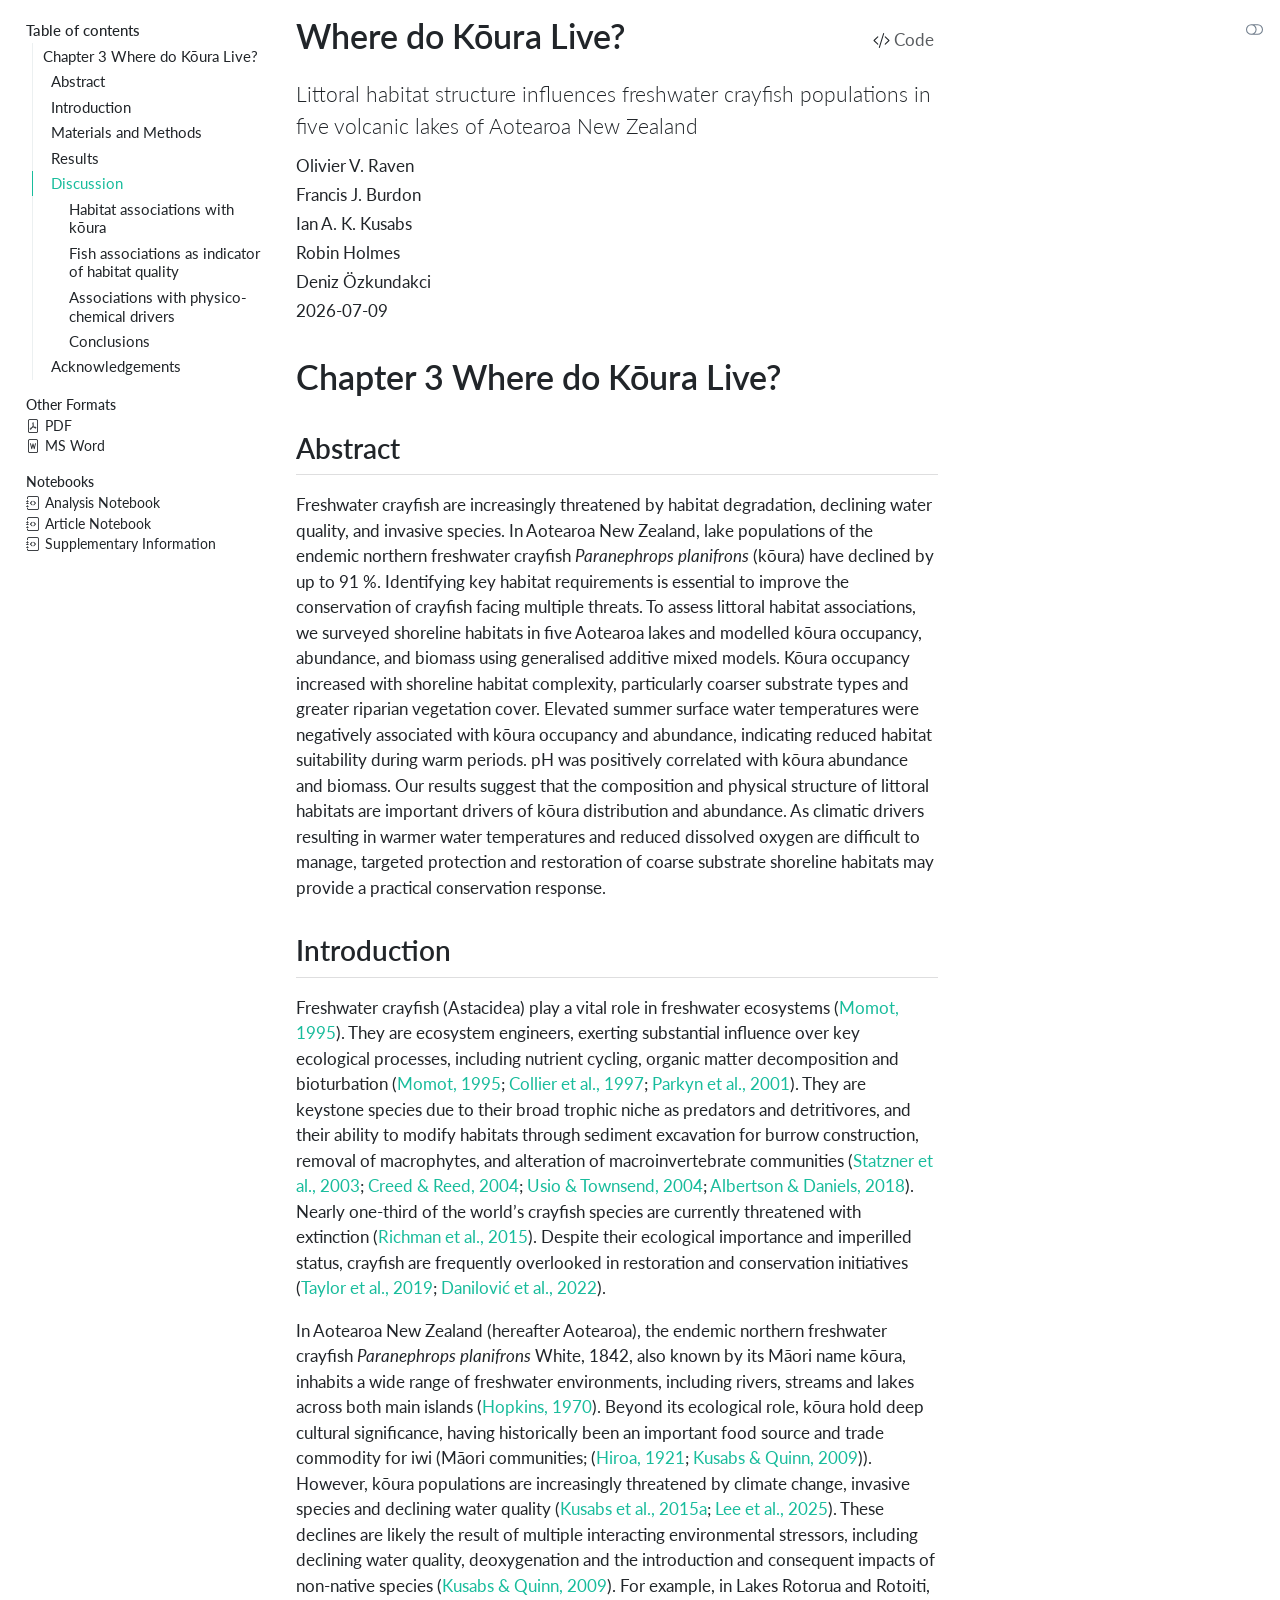
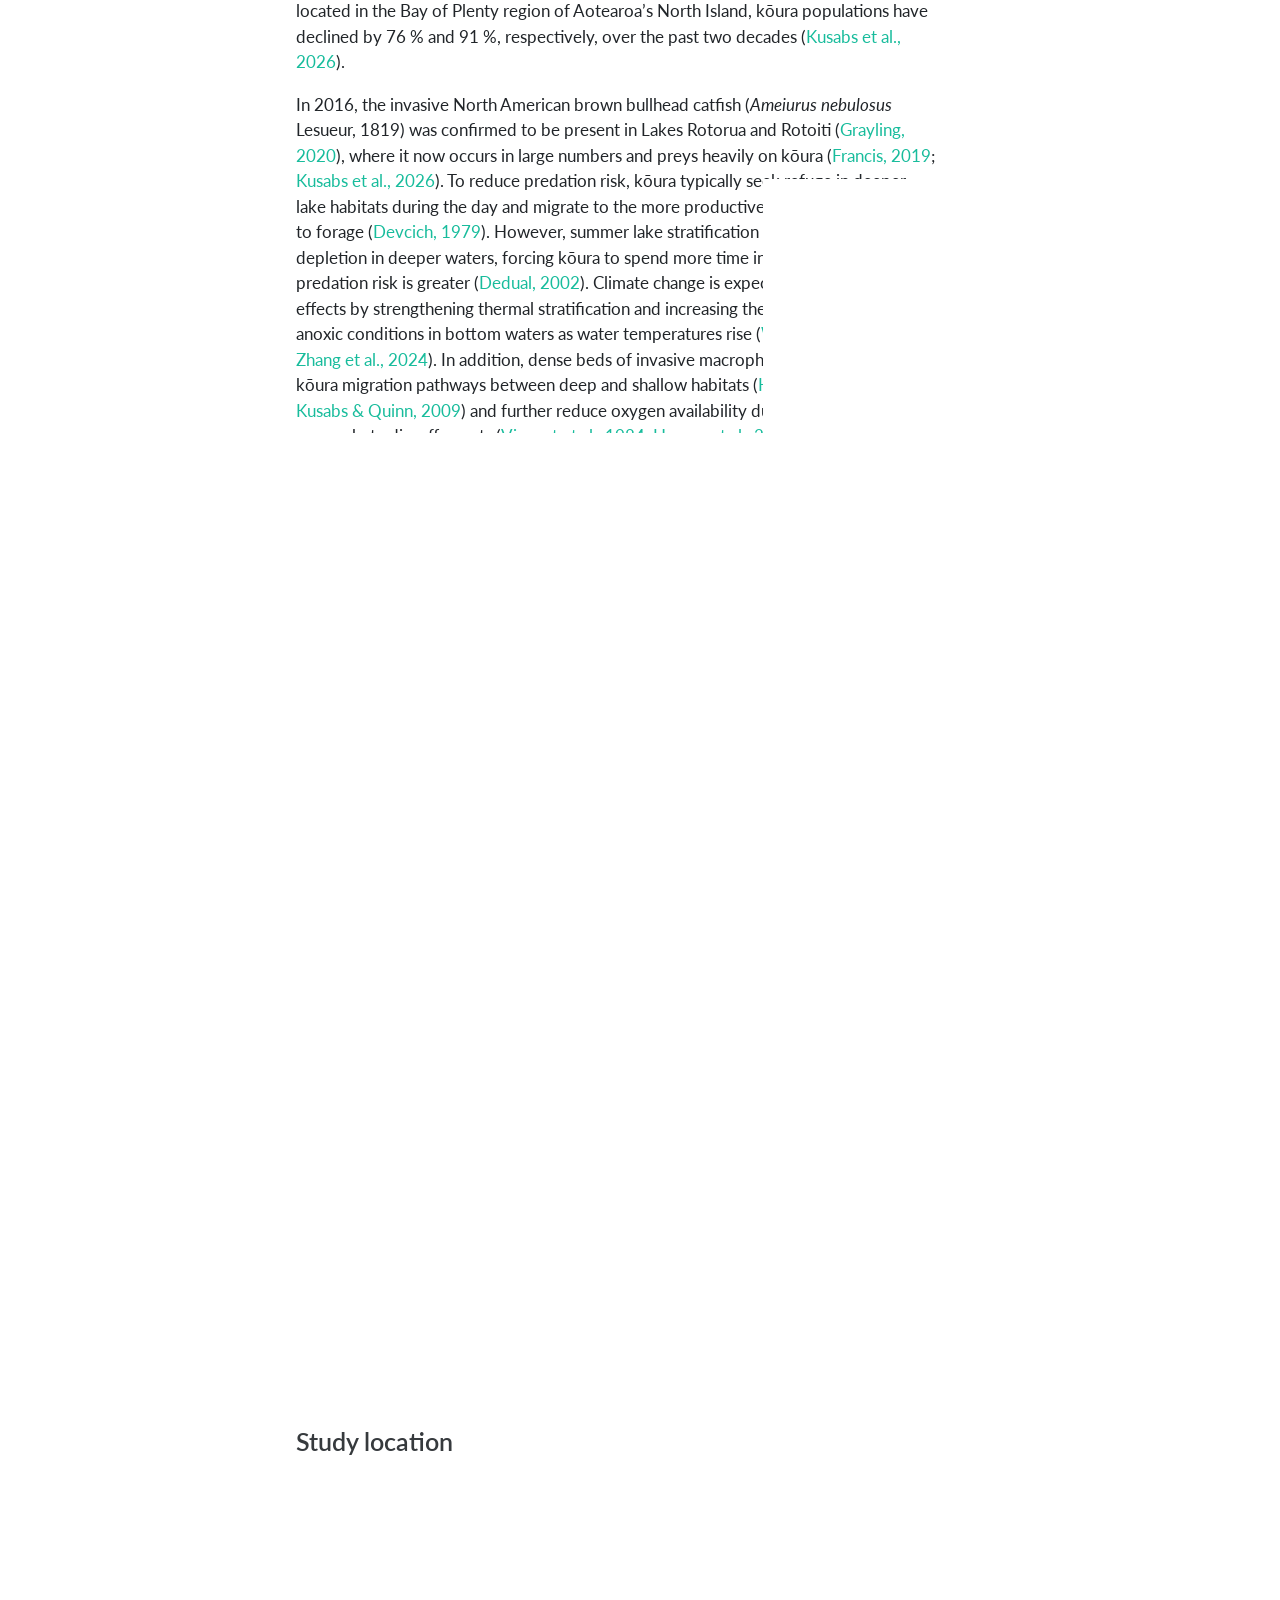
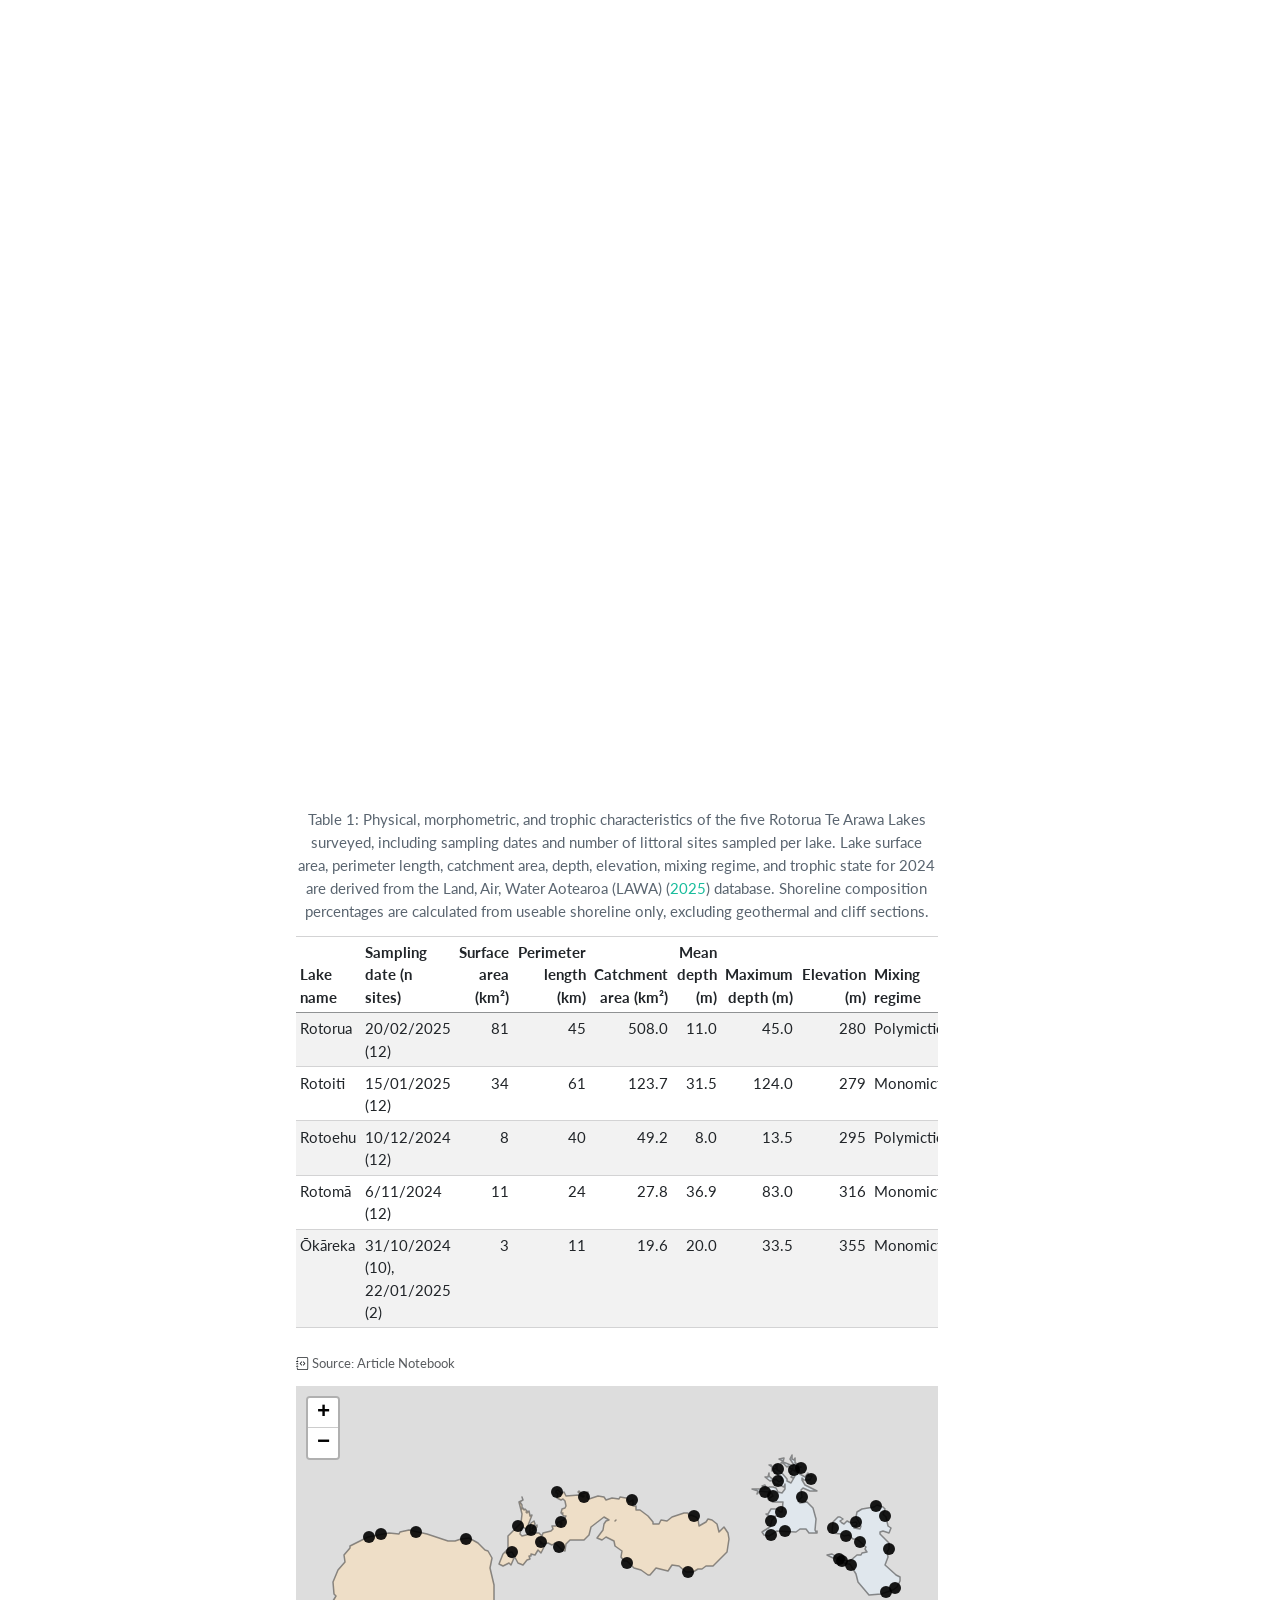
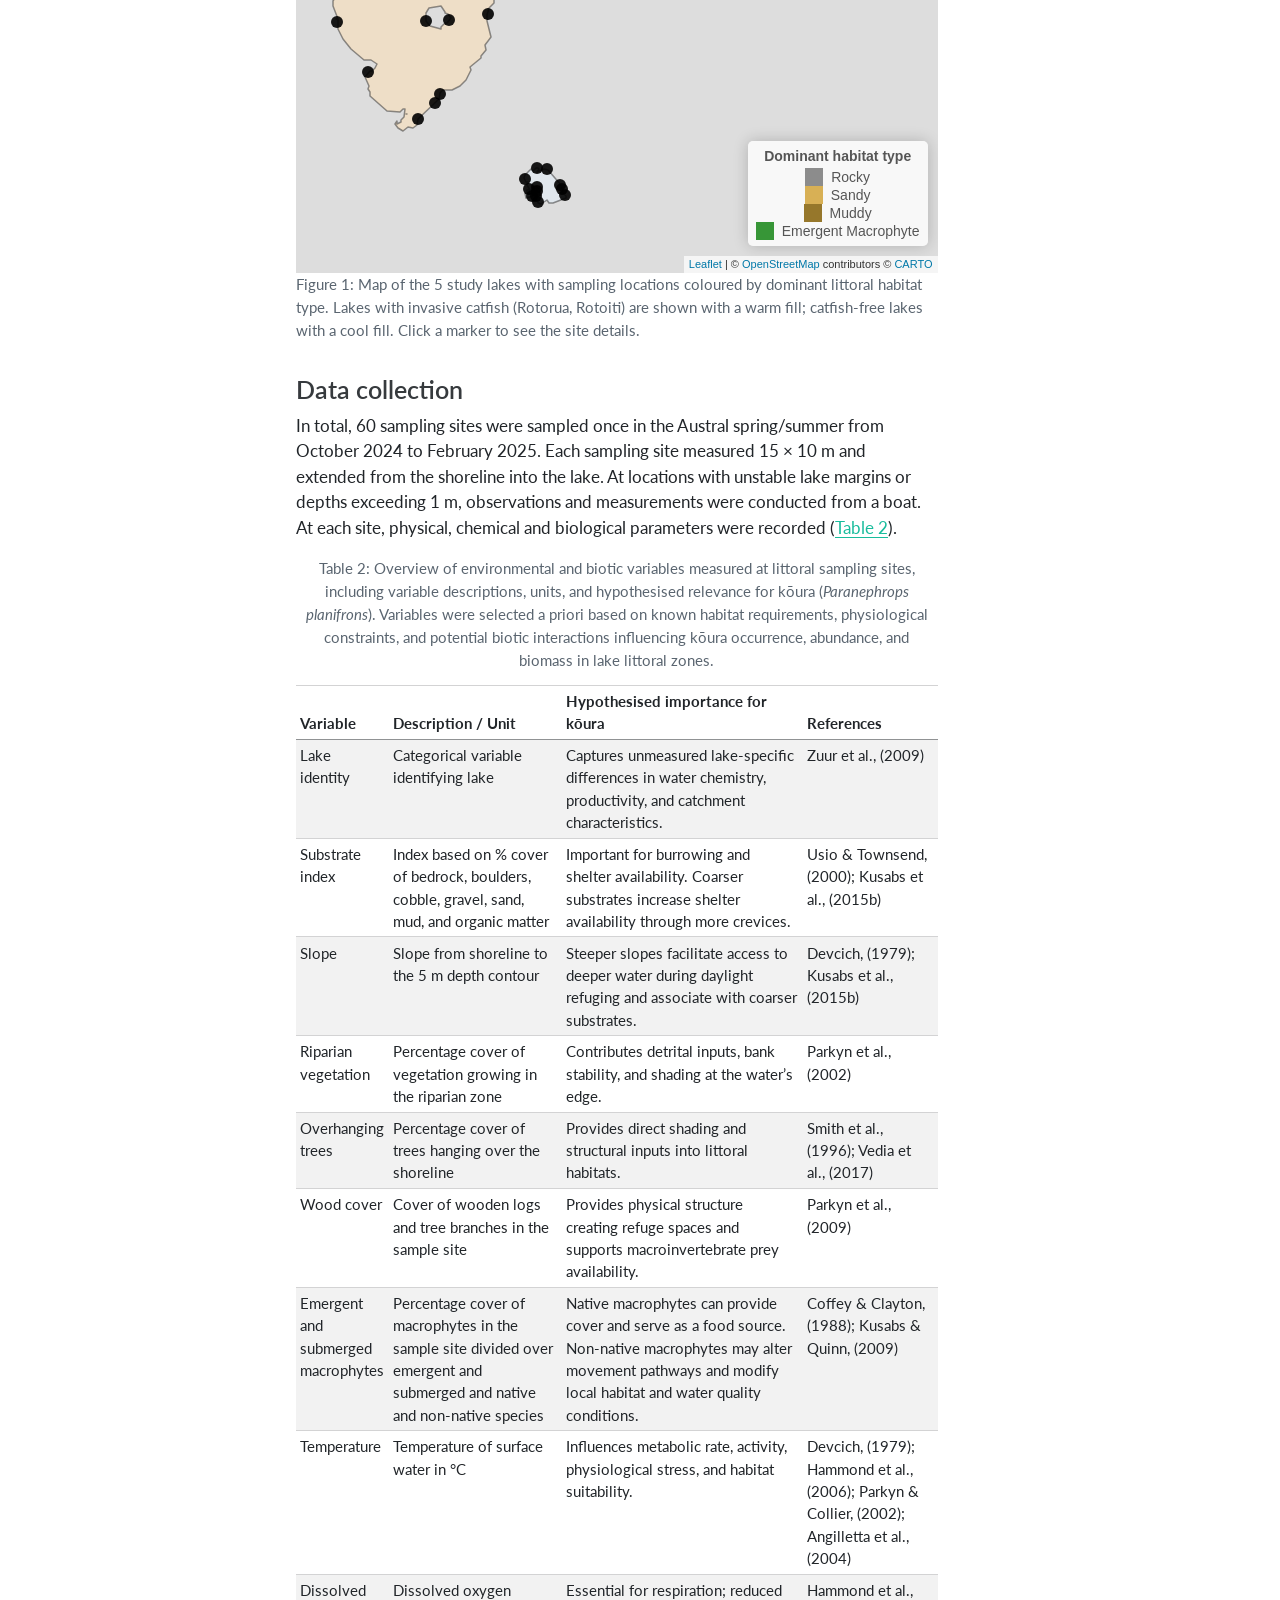
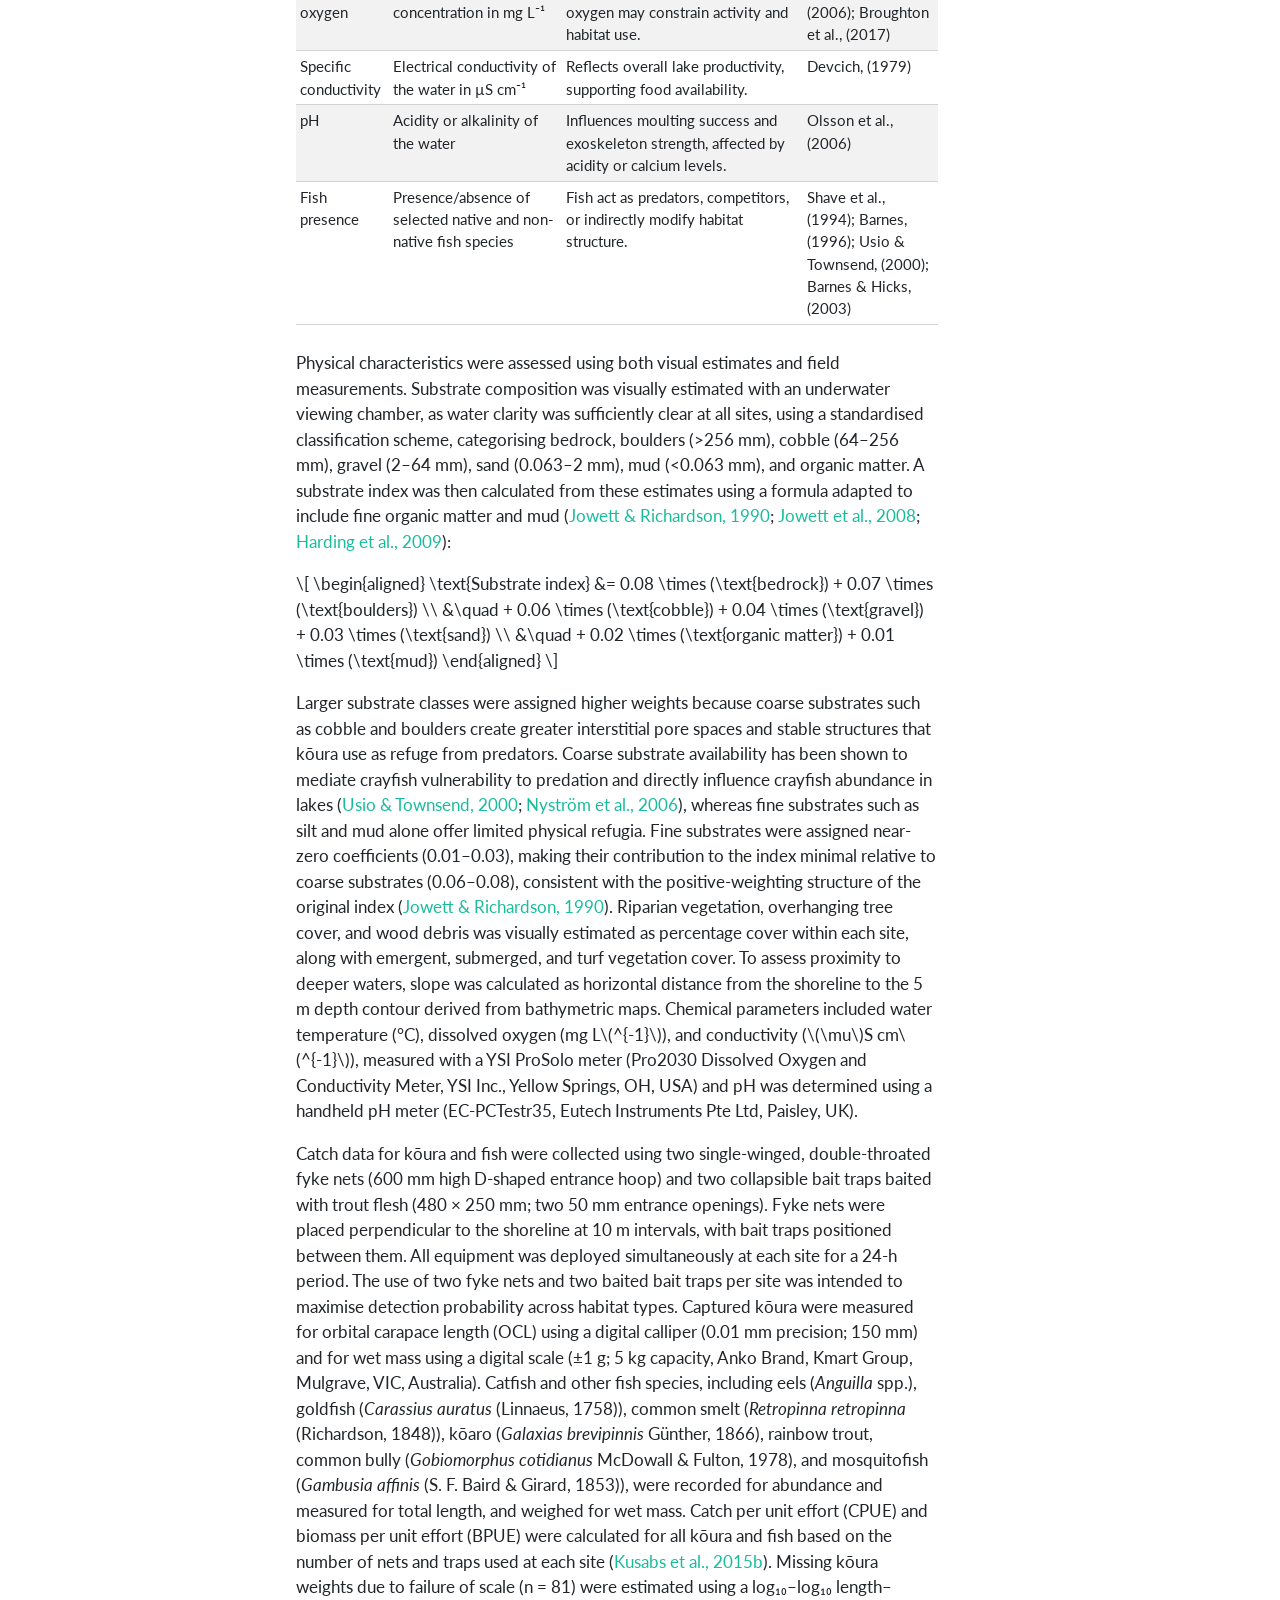
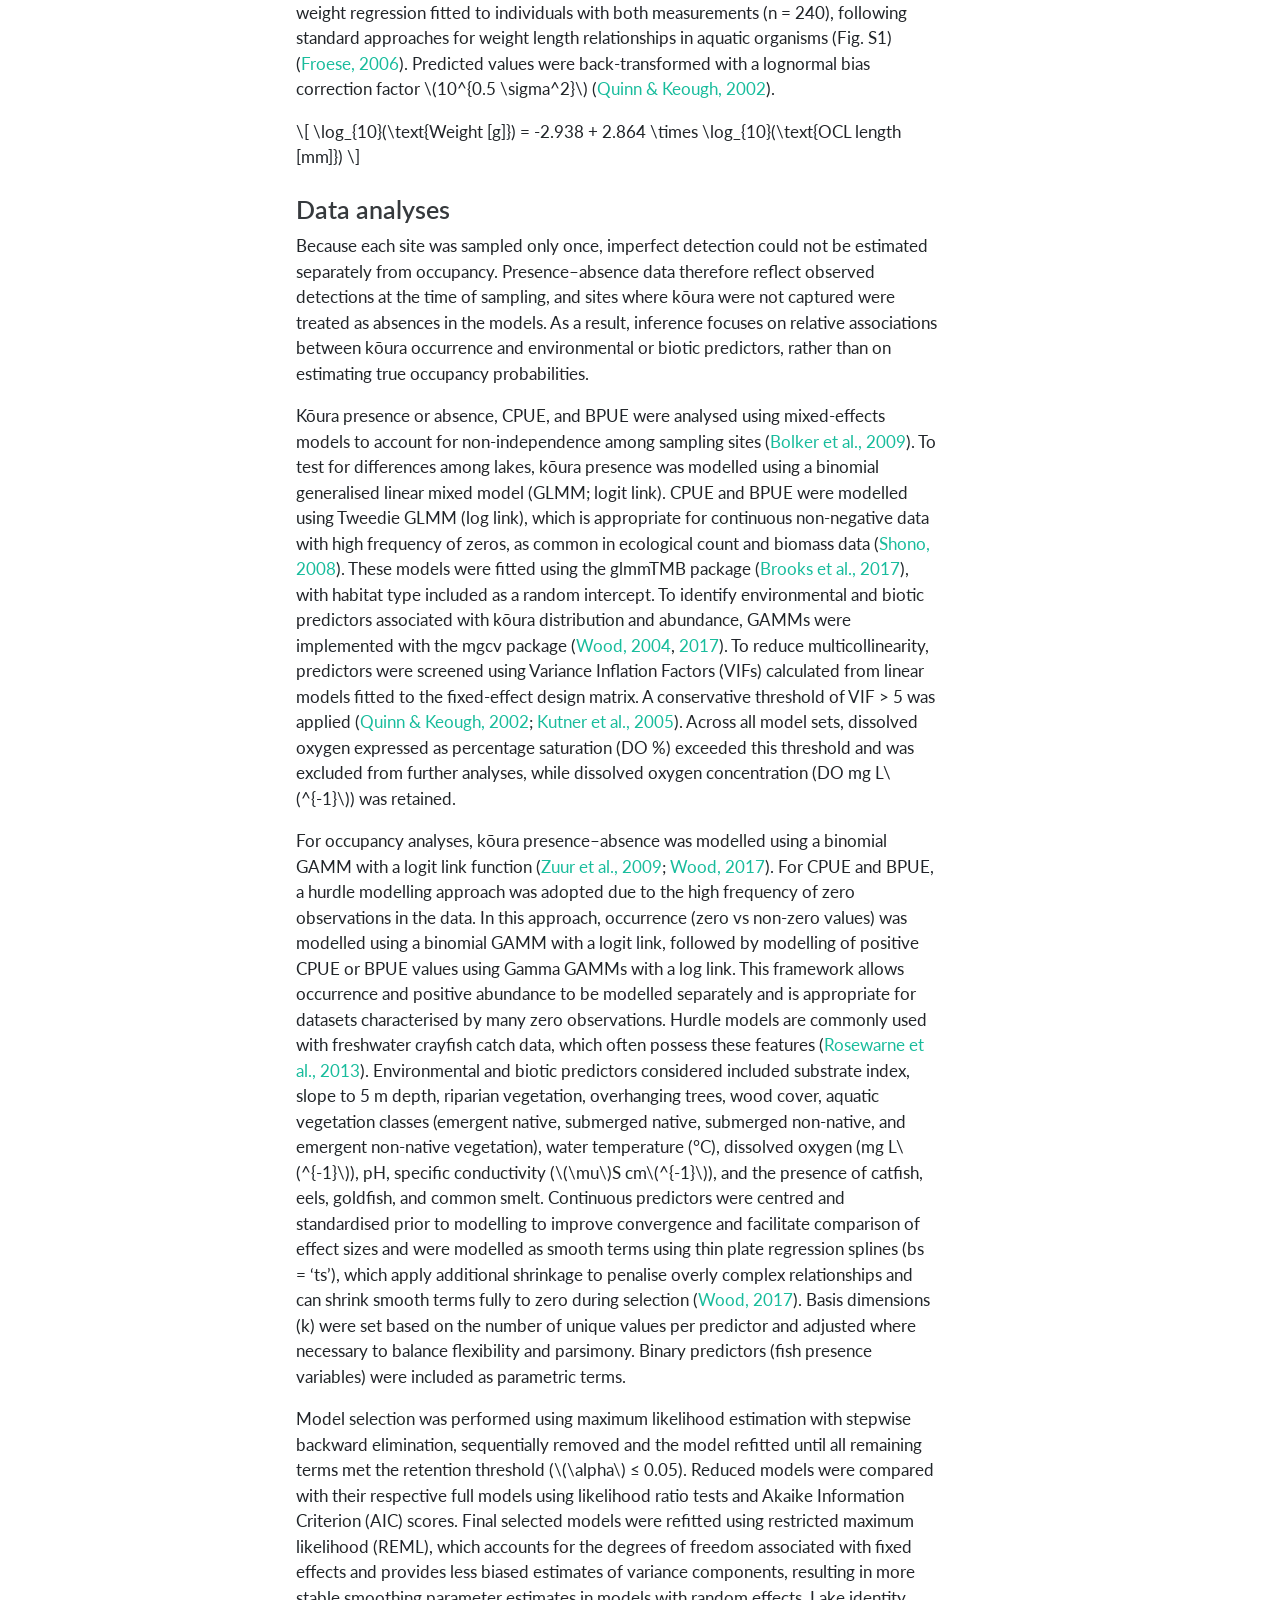
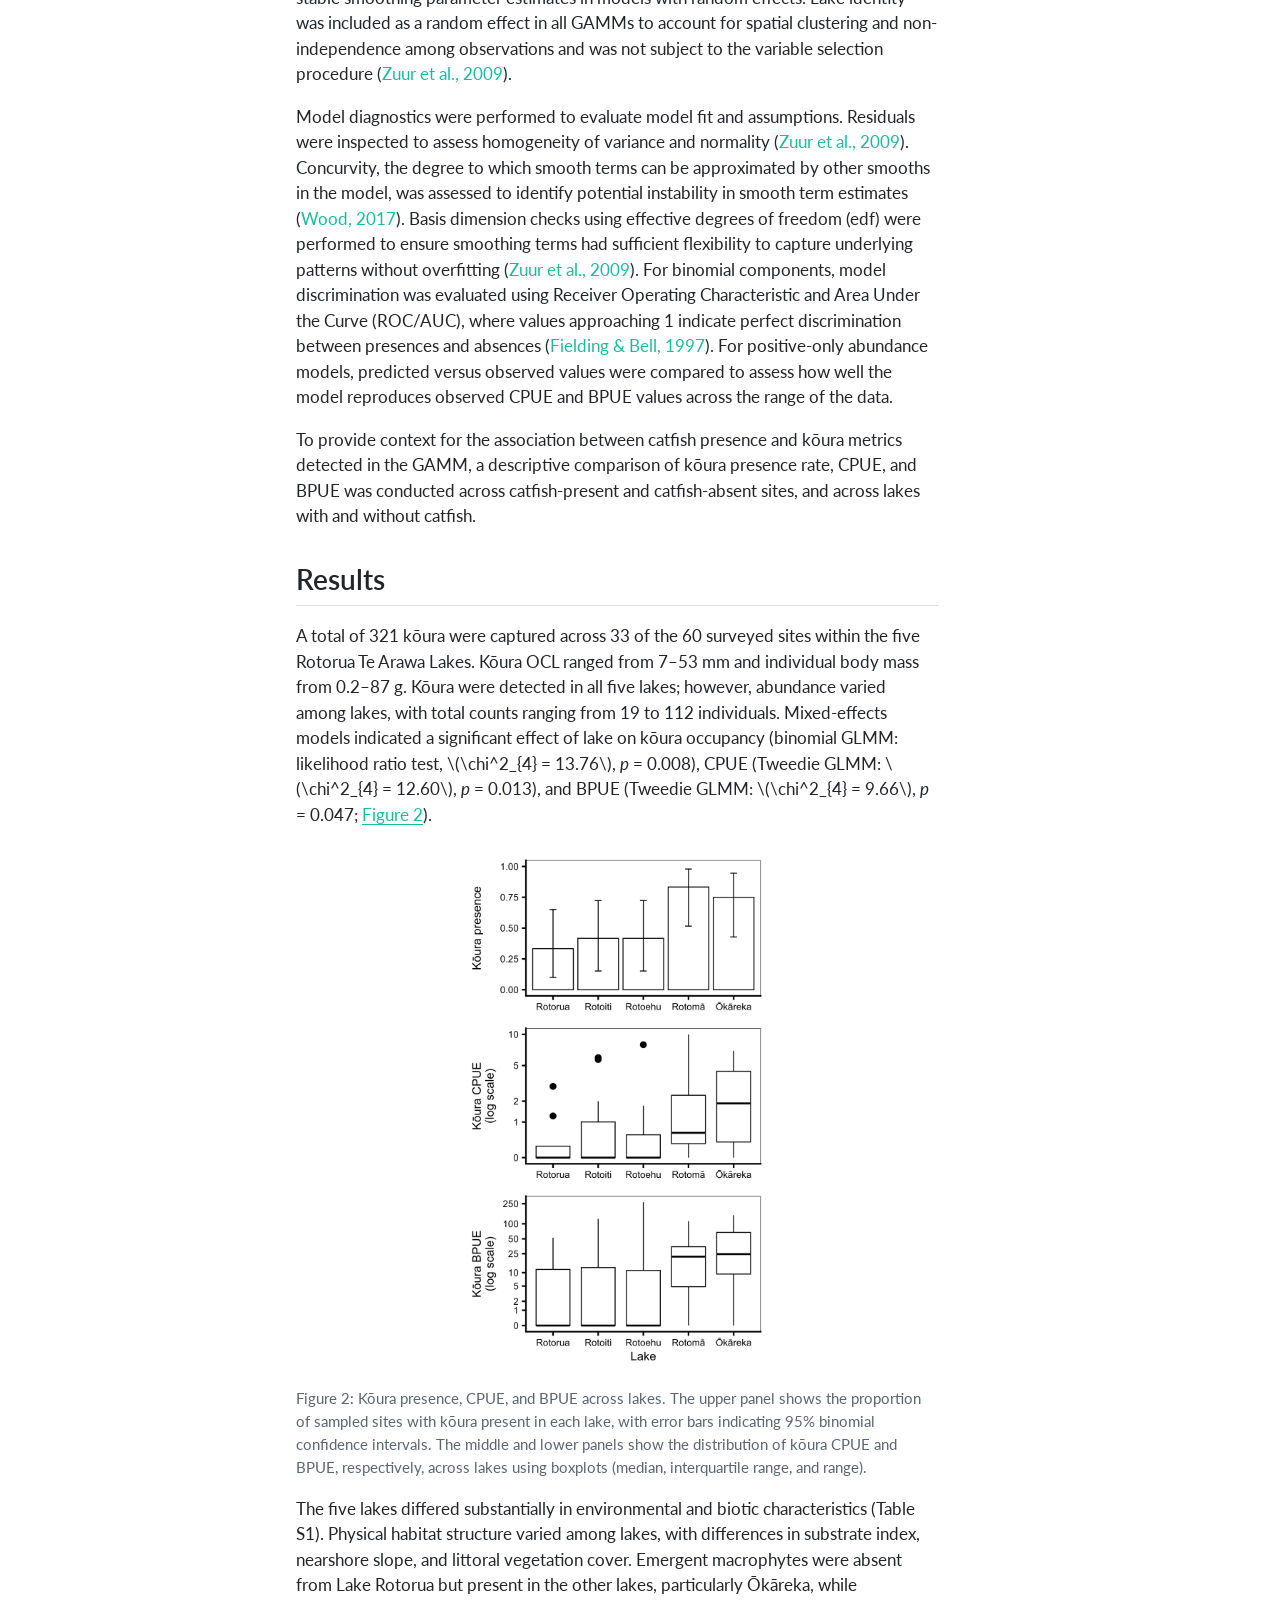
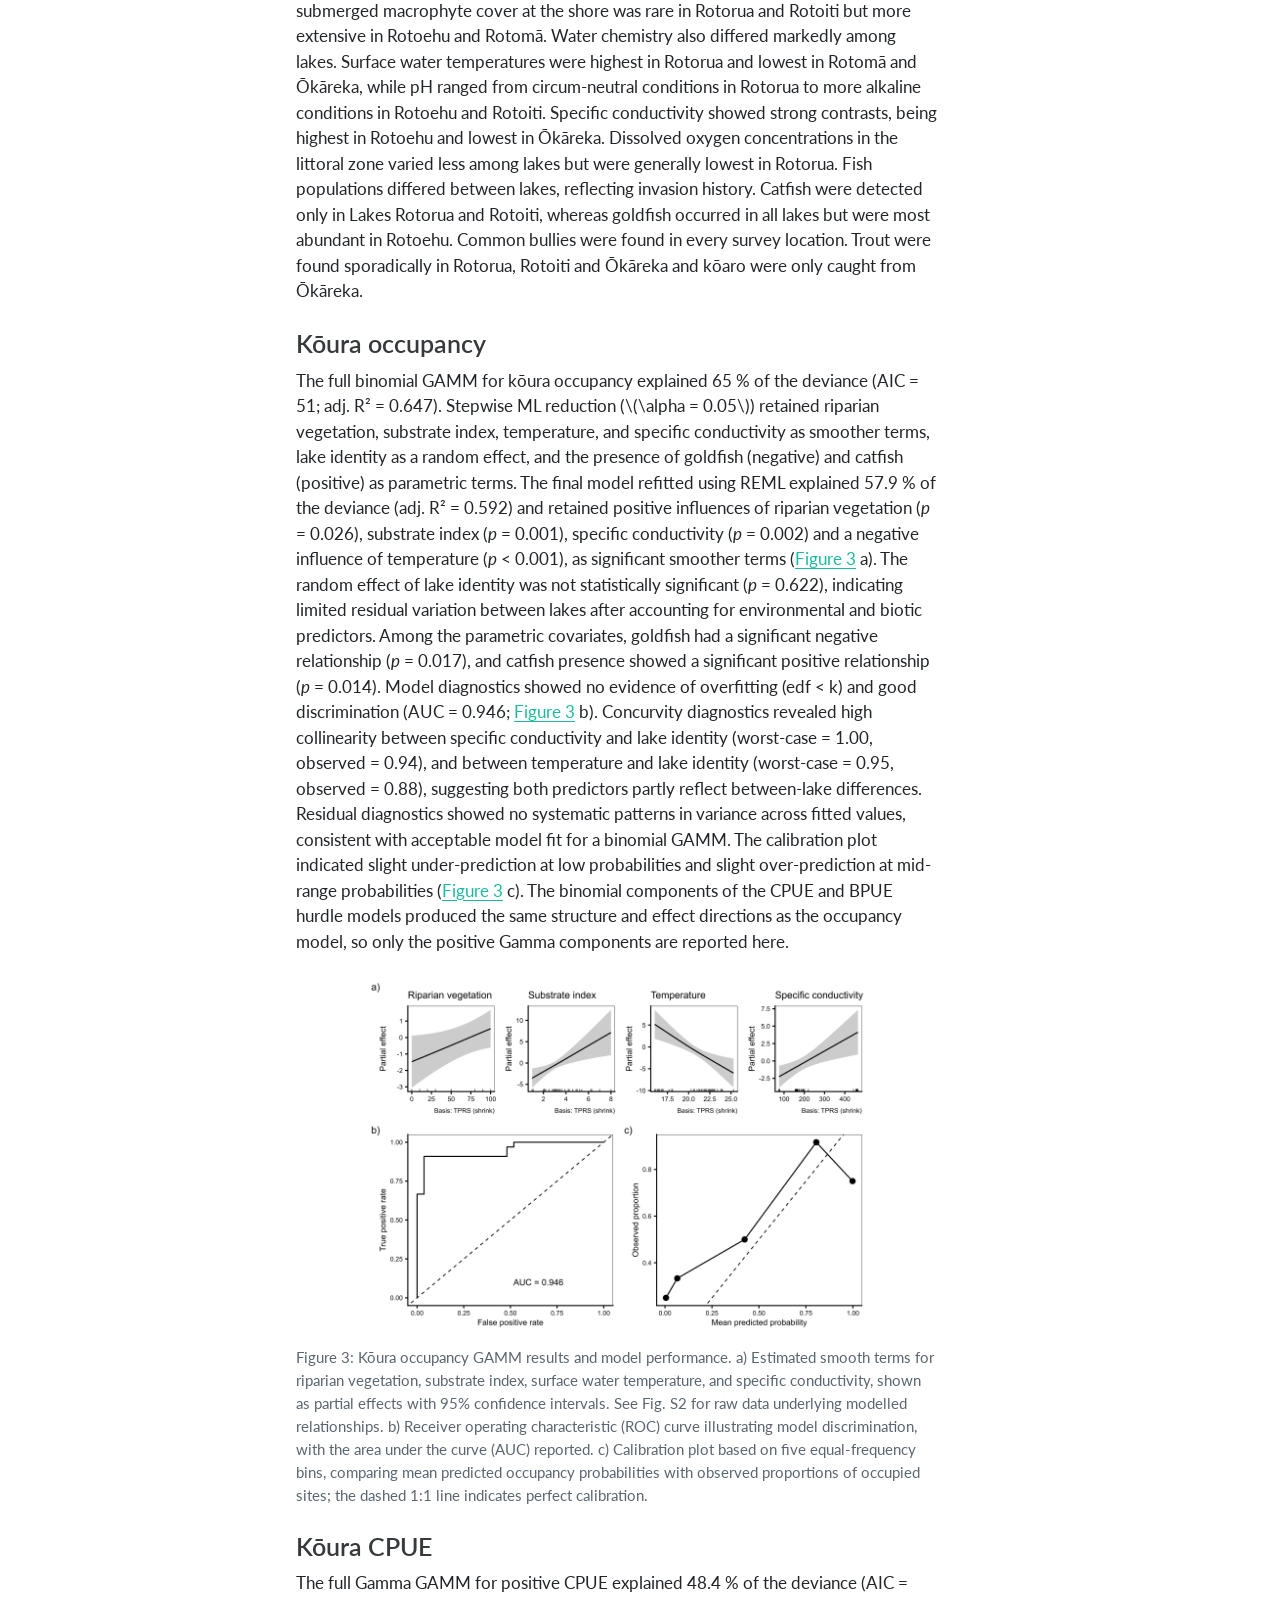
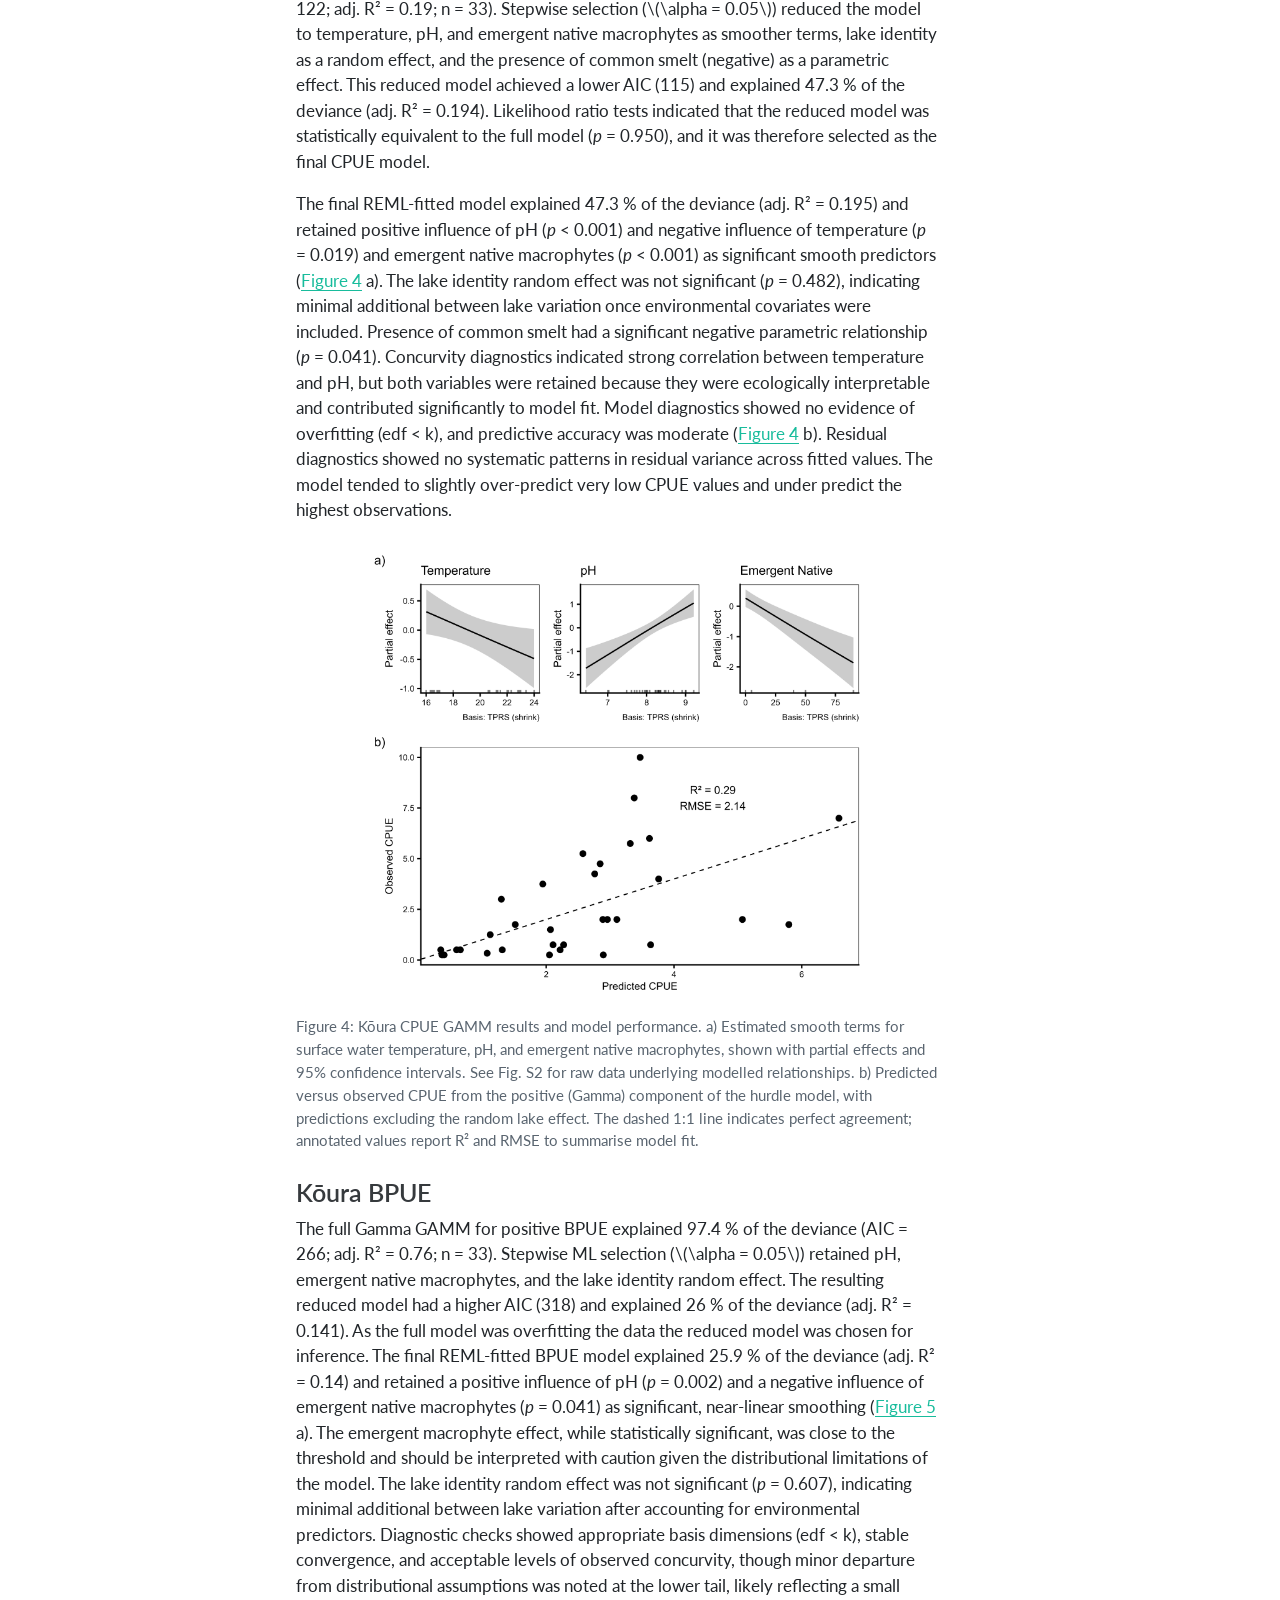
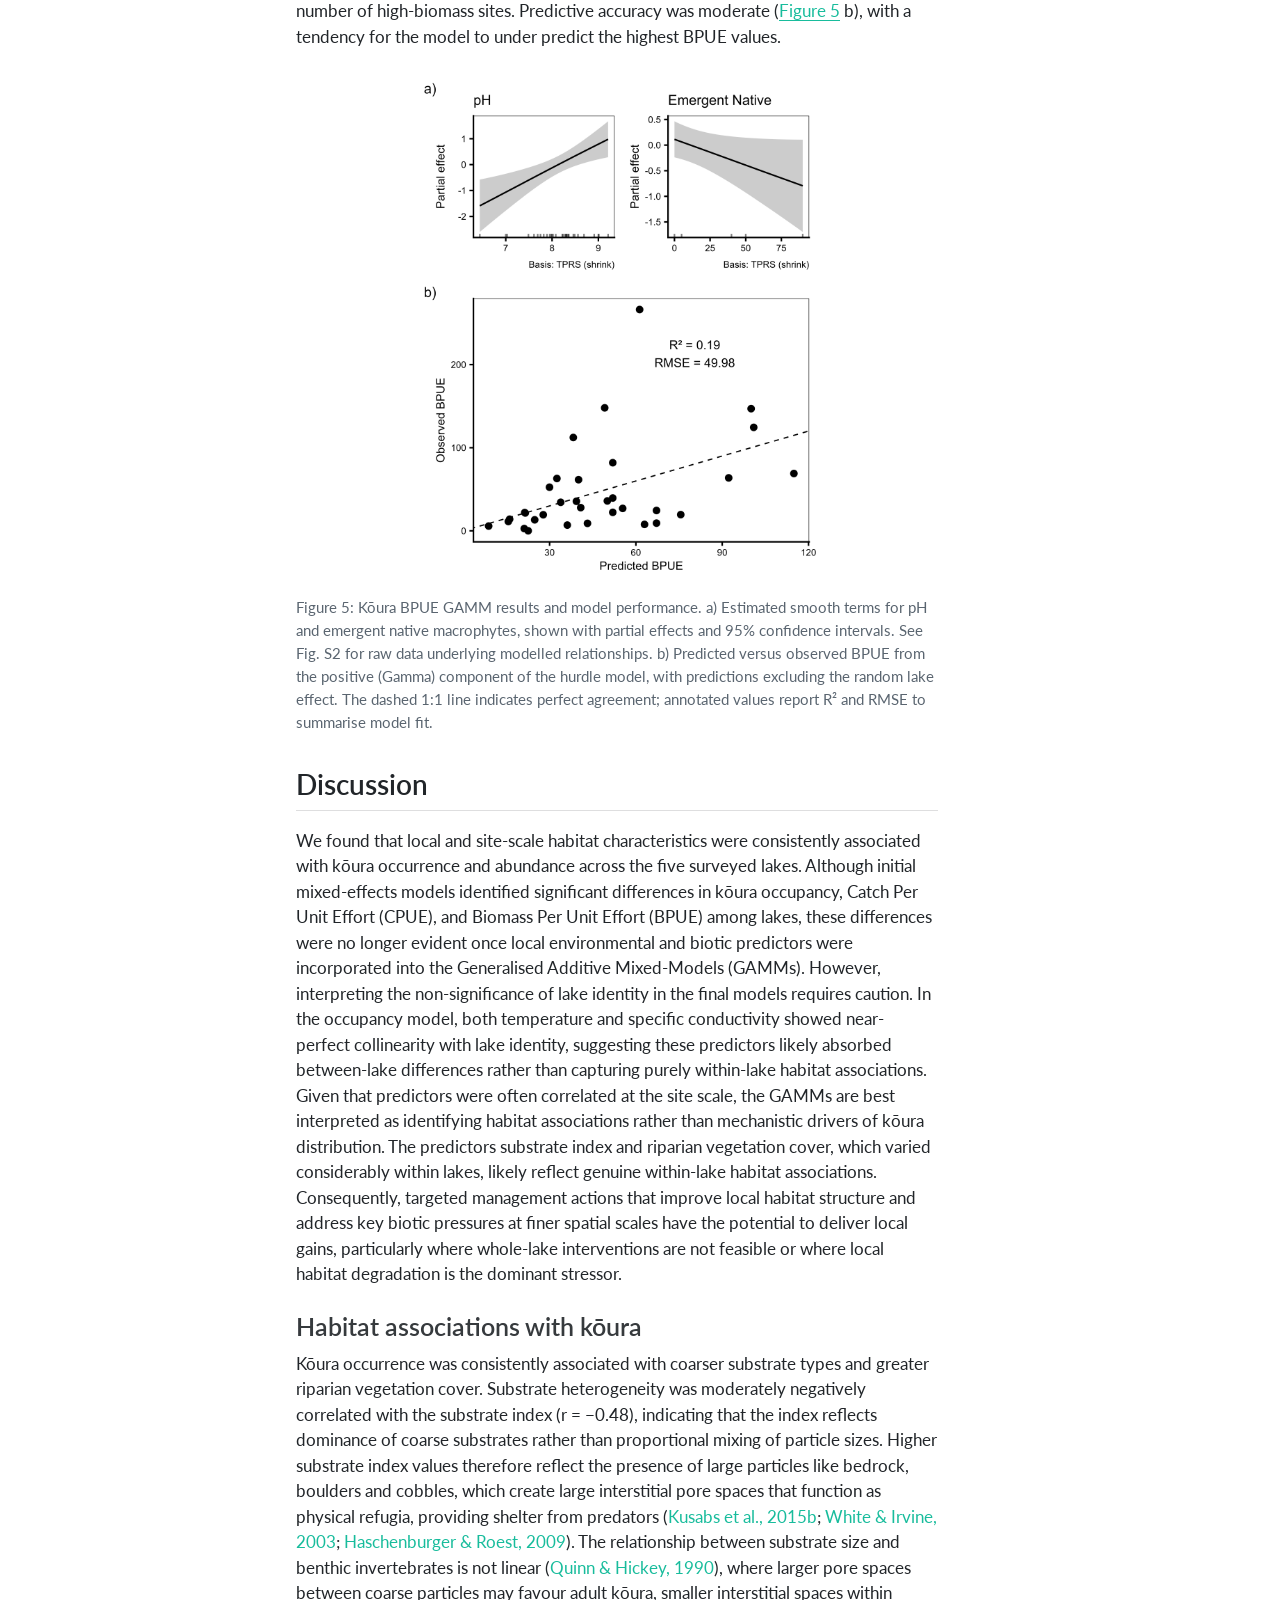
==== docs/index.html @ 434797cc "updated map to be interactive for html" ====
<!DOCTYPE html>
<html xmlns="http://www.w3.org/1999/xhtml" lang="en" xml:lang="en"><head>

<meta charset="utf-8">
<meta name="generator" content="quarto-1.10.18">

<meta name="viewport" content="width=device-width, initial-scale=1.0, user-scalable=yes">

<meta name="author" content="Olivier V. Raven">
<meta name="author" content="Francis J. Burdon">
<meta name="author" content="Ian A. K. Kusabs">
<meta name="author" content="Robin Holmes">
<meta name="author" content="Deniz Özkundakci">
<meta name="dcterms.date" content="2026-07-09">
<meta name="keywords" content="Rotorua Te Arawa Lakes, North Island, Habitat structure, Thermal stress, Generalised additive mixed models, Paranephrops planifrons">

<title>Where do Kōura Live?</title>
<style>
/* Default styles provided by pandoc.
** See https://pandoc.org/MANUAL.html#variables-for-html for config info.
*/
span.smallcaps{font-variant: small-caps;}
div.columns{display: flex; gap: 1.5em;}
div.column{flex: auto;}
@media screen {
div.columns{gap: min(4vw, 1.5em);}
div.column{overflow-x: auto;}
}
div.hanging-indent{margin-left: 1.5em; text-indent: -1.5em;}
ul.task-list{list-style: none;}
ul.task-list li input[type="checkbox"] {
  width: 0.8em;
  margin: 0 0.8em 0.2em -1em; /* quarto-specific, see https://github.com/quarto-dev/quarto-cli/issues/4556 */ 
  vertical-align: middle;
}
/* CSS for syntax highlighting */
html { -webkit-text-size-adjust: 100%; }
pre > code.sourceCode { white-space: pre; position: relative; }
pre > code.sourceCode > span { display: inline-block; line-height: 1.25; }
pre > code.sourceCode > span:empty { height: 1.2em; }
.sourceCode { overflow: visible; }
code.sourceCode > span { color: inherit; text-decoration: inherit; }
div.sourceCode { margin: 1em 0; }
pre.sourceCode { margin: 0; }
@media screen {
div.sourceCode { overflow: auto; }
}
@media print {
pre > code.sourceCode { white-space: pre-wrap; }
pre > code.sourceCode > span { text-indent: -5em; padding-left: 5em; }
}
pre.numberSource code
  { counter-reset: source-line 0; }
pre.numberSource code > span
  { position: relative; left: -4em; counter-increment: source-line; }
pre.numberSource code > span > a:first-child::before
  { content: counter(source-line);
    position: relative; left: -1em; text-align: right; vertical-align: baseline;
    border: none; display: inline-block;
    -webkit-touch-callout: none; -webkit-user-select: none;
    -khtml-user-select: none; -moz-user-select: none;
    -ms-user-select: none; user-select: none;
    padding: 0 4px; width: 4em;
  }
pre.numberSource { margin-left: 3em;  padding-left: 4px; }
div.sourceCode
  {   }
@media screen {
pre > code.sourceCode > span > a:first-child::before { text-decoration: underline; }
}
/* CSS for citations */
div.csl-bib-body { }
div.csl-entry {
  clear: both;
  margin-bottom: 1em;
}
.hanging-indent div.csl-entry {
  margin-left:2em;
  text-indent:-2em;
}
div.csl-left-margin {
  min-width:2em;
  float:left;
}
div.csl-right-inline {
  margin-left:2em;
  padding-left:1em;
}
div.csl-indent {
  margin-left: 2em;
}</style>


<script src="site_libs/clipboard/clipboard.min.js"></script>
<script src="site_libs/quarto-html/quarto.js" type="module"></script>
<script src="site_libs/quarto-html/tabsets/tabsets.js" type="module"></script>
<script src="site_libs/quarto-html/popper.min.js"></script>
<script src="site_libs/quarto-html/tippy.umd.min.js"></script>
<script src="site_libs/quarto-html/anchor.min.js"></script>
<link href="site_libs/quarto-html/tippy.css" rel="stylesheet">
<link href="site_libs/quarto-html/quarto-syntax-highlighting-64a204ab8560d761af7679ceaba22944.css" rel="stylesheet" class="quarto-color-scheme" id="quarto-text-highlighting-styles">
<link href="site_libs/quarto-html/quarto-syntax-highlighting-dark-b85bc7c33db8c58e0ec93c3465666fed.css" rel="stylesheet" class="quarto-color-scheme quarto-color-alternate" id="quarto-text-highlighting-styles">
<link href="site_libs/quarto-html/quarto-syntax-highlighting-64a204ab8560d761af7679ceaba22944.css" rel="stylesheet" class="quarto-color-scheme-extra" id="quarto-text-highlighting-styles">
<script src="site_libs/bootstrap/bootstrap.min.js"></script>
<link href="site_libs/bootstrap/bootstrap-icons.css" rel="stylesheet">
<link href="site_libs/bootstrap/bootstrap-efd4606582d9b86f1f7c33493604a375.min.css" rel="stylesheet" append-hash="true" class="quarto-color-scheme" id="quarto-bootstrap" data-mode="light">
<link href="site_libs/bootstrap/bootstrap-dark-cfa856eba5f8c912ac426ee8027ae866.min.css" rel="stylesheet" append-hash="true" class="quarto-color-scheme quarto-color-alternate" id="quarto-bootstrap" data-mode="dark">
<link href="site_libs/bootstrap/bootstrap-efd4606582d9b86f1f7c33493604a375.min.css" rel="stylesheet" append-hash="true" class="quarto-color-scheme-extra" id="quarto-bootstrap" data-mode="light">
<script src="site_libs/quarto-contrib/glightbox/glightbox.min.js"></script>
<link href="site_libs/quarto-contrib/glightbox/glightbox.min.css" rel="stylesheet">
<link href="site_libs/quarto-contrib/glightbox/lightbox.css" rel="stylesheet">
<style>html{ scroll-behavior: smooth; }</style>
<link href="site_libs/htmltools-fill-0.5.9/fill.css" rel="stylesheet">

<script src="site_libs/htmlwidgets-1.6.4/htmlwidgets.js"></script>

<script src="site_libs/jquery-3.6.0/jquery-3.6.0.min.js"></script>

<link href="site_libs/leaflet-1.3.1/leaflet.css" rel="stylesheet">

<script src="site_libs/leaflet-1.3.1/leaflet.js"></script>

<link href="site_libs/leafletfix-1.0.0/leafletfix.css" rel="stylesheet">

<script src="site_libs/proj4-2.6.2/proj4.min.js"></script>

<script src="site_libs/Proj4Leaflet-1.0.1/proj4leaflet.js"></script>

<link href="site_libs/rstudio_leaflet-1.3.1/rstudio_leaflet.css" rel="stylesheet">

<script src="site_libs/leaflet-binding-2.2.3/leaflet.js"></script>

<script src="site_libs/leaflet-providers-3.0.0/leaflet-providers.js"></script>

<script src="site_libs/leaflet-providers-plugin-2.2.3/leaflet-providers-plugin.js"></script>

<style>#title-block-header .abstract { display: none; }</style>

  <script src="https://cdnjs.cloudflare.com/polyfill/v3/polyfill.min.js?features=es6"></script>
  <script defer="" src="https://cdn.jsdelivr.net/npm/mathjax@4/tex-chtml.js" type="text/javascript"></script>

<script type="text/javascript">
const typesetMath = (el) => {
  if (window.MathJax) {
    // MathJax Typeset
    window.MathJax.typeset([el]);
  } else if (window.katex) {
    // KaTeX Render
    var mathElements = el.getElementsByClassName("math");
    var macros = [];
    for (var i = 0; i < mathElements.length; i++) {
      var texText = mathElements[i].firstChild;
      if (mathElements[i].tagName == "SPAN" && texText && texText.data) {
        window.katex.render(texText.data, mathElements[i], {
          displayMode: mathElements[i].classList.contains('display'),
          throwOnError: false,
          macros: macros,
          fleqn: false
        });
      }
    }
  }
}
window.Quarto = {
  typesetMath
};
</script>

<meta name="citation_title" content="Where do Kōura Live?">
<meta name="citation_keywords" content="Rotorua Te Arawa Lakes,North Island,Habitat structure,Thermal stress,Generalised additive mixed models,Paranephrops planifrons">
<meta name="citation_author" content="Olivier V. Raven">
<meta name="citation_author" content="Francis J. Burdon">
<meta name="citation_author" content="Ian A. K. Kusabs">
<meta name="citation_author" content="Robin Holmes">
<meta name="citation_author" content="Deniz Özkundakci">
<meta name="citation_publication_date" content="2026-07-09">
<meta name="citation_cover_date" content="2026-07-09">
<meta name="citation_year" content="2026">
<meta name="citation_online_date" content="2026-07-09">
<meta name="citation_language" content="en">
<meta name="citation_journal_title" content="Raven, O.V., Burdon, F.J., Kusabs, I.A.K. et al. Littoral habitat structure influences freshwater crayfish populations in five volcanic lakes of Aotearoa New Zealand. Hydrobiologia (2026). &amp;amp;lt;https://doi.org/10.1007/s10750-026-06302-z&amp;gt;">
<meta name="citation_reference" content="citation_title=Crayfish ecosystem engineering effects on riverbed disturbance and topography are mediated by size and behavior;,citation_author=Lindsey K. Albertson;,citation_author=Mark D. Daniels;,citation_publication_date=2018;,citation_cover_date=2018;,citation_year=2018;,citation_issue=4;,citation_doi=10.1086/700884;,citation_volume=37;,citation_journal_title=Freshwater Science;">
<meta name="citation_reference" content="citation_title=Temperature, growth rate, and body size in ectotherms: Fitting pieces of a life-history puzzle;,citation_author=Michael J. Angilletta;,citation_author=Todd D. Steury;,citation_author=Michael W. Sears;,citation_publication_date=2004;,citation_cover_date=2004;,citation_year=2004;,citation_issue=6;,citation_doi=10.1093/icb/44.6.498;,citation_volume=44;,citation_journal_title=Integrative and Comparative Biology;">
<meta name="citation_reference" content="citation_title=The biology and general ecology of the brown bullhead catfish (&amp;amp;amp;lt;i&amp;gt;Ameiurus nebulosus&amp;lt;/i&amp;gt;) in Lake Taupo;,citation_author=Grant E. Barnes;,citation_publication_date=1996;,citation_cover_date=1996;,citation_year=1996;,citation_fulltext_html_url=https://researchcommons.waikato.ac.nz/items/24cf02c1-8c2f-4b63-ba89-e8a509e9ba05;,citation_dissertation_institution=University of Waikato;">
<meta name="citation_reference" content="citation_title=Brown bullhead catfish (&amp;amp;amp;lt;i&amp;gt;Ameiurus nebulosus&amp;lt;/i&amp;gt;) in Lake Taupo;,citation_author=Grant E. Barnes;,citation_author=Bruce J. Hicks;,citation_publication_date=2003;,citation_cover_date=2003;,citation_year=2003;,citation_conference_title=Managing invasive freshwater fish in New Zealand: Proceedings of a workshop hosted by Department of Conservation, 10-12 may 2001, Hamilton;,citation_conference=Department of Conservation;">
<meta name="citation_reference" content="citation_title=Generalized linear mixed models: A practical guide for ecology and evolution;,citation_author=Benjamin M. Bolker;,citation_author=Mollie E. Brooks;,citation_author=Connie J. Clark;,citation_author=Shane W. Geange;,citation_author=John R. Poulsen;,citation_author=M. Henry H. Stevens;,citation_author=Jada-Simone S. White;,citation_publication_date=2009;,citation_cover_date=2009;,citation_year=2009;,citation_issue=3;,citation_doi=10.1016/j.tree.2008.10.008;,citation_volume=24;,citation_journal_title=Trends in Ecology &amp;amp;amp; Evolution;">
<meta name="citation_reference" content="citation_title=glmmTMB: Generalized linear mixed models using template model builder;,citation_author=Mollie Brooks;,citation_author=Ben Bolker;,citation_author=Kasper Kristensen;,citation_author=Martin Maechler;,citation_author=Arni Magnusson;,citation_author=Hans Skaug;,citation_author=Anders Nielsen;,citation_author=Casper Berg;,citation_author=Koen Bentham;,citation_publication_date=2017;,citation_cover_date=2017;,citation_year=2017;,citation_fulltext_html_url=http://dx.doi.org/10.32614/cran.package.glmmtmb;,citation_doi=10.32614/cran.package.glmmtmb;,citation_journal_title=CRAN: Contributed Packages;">
<meta name="citation_reference" content="citation_title=Behavioural, physiological and biochemical responses to aquatic hypoxia in the freshwater crayfish, &amp;amp;amp;lt;i&amp;gt;Paranephrops zealandicus&amp;lt;/i&amp;gt;;,citation_author=Rebecca J. Broughton;,citation_author=Ian D. Marsden;,citation_author=Jennifer V. Hill;,citation_author=Chris N. Glover;,citation_publication_date=2017;,citation_cover_date=2017;,citation_year=2017;,citation_doi=10.1016/j.cbpa.2017.07.013;,citation_volume=212;,citation_journal_title=Comparative Biochemistry and Physiology Part A: Molecular &amp;amp; Integrative Physiology;">
<meta name="citation_reference" content="citation_title=Spatial and temporal hypoxia dynamics in dense emergent macrophytes in a Florida lake;,citation_author=Aaron J. Bunch;,citation_author=Micheal S. Allen;,citation_author=Daniel C. Gwinn;,citation_publication_date=2010;,citation_cover_date=2010;,citation_year=2010;,citation_issue=3;,citation_doi=10.1007/s13157-010-0051-9;,citation_volume=30;,citation_journal_title=Wetlands;">
<meta name="citation_reference" content="citation_title=Effects of climate change, invasive species, and disease on the distribution of native European crayfishes;,citation_author=César Capinha;,citation_author=Eric R. Larson;,citation_author=Elena Tricarico;,citation_author=Julian D. Olden;,citation_author=Francesca Gherardi;,citation_publication_date=2013;,citation_cover_date=2013;,citation_year=2013;,citation_issue=4;,citation_doi=10.1111/cobi.12043;,citation_volume=27;,citation_journal_title=Conservation Biology;">
<meta name="citation_reference" content="citation_title=Nearshore occurrence of submersed aquatic macrophytes in relation to wave action;,citation_author=Patricia A. Chambers;,citation_publication_date=1987;,citation_cover_date=1987;,citation_year=1987;,citation_issue=9;,citation_doi=10.1139/f87-204;,citation_volume=44;,citation_journal_title=Canadian Journal of Fisheries and Aquatic Sciences;">
<meta name="citation_reference" content="citation_title=Contrasting deep-water macrophyte communities in two highly transparent New Zealand lakes and their possible association with freshwater crayfish, &amp;amp;amp;lt;i&amp;gt;Paranephrops&amp;lt;/i&amp;gt; spp.;,citation_author=B. T. Coffey;,citation_author=J. S. Clayton;,citation_publication_date=1988;,citation_cover_date=1988;,citation_year=1988;,citation_issue=2;,citation_doi=10.1080/00288330.1988.9516294;,citation_volume=22;,citation_journal_title=New Zealand Journal of Marine and Freshwater Research;">
<meta name="citation_reference" content="citation_title=Koura: A keystone species;,citation_author=Kevin J. Collier;,citation_author=Stephanie M. Parkyn;,citation_author=Charles F. Rabeni;,citation_publication_date=1997;,citation_cover_date=1997;,citation_year=1997;,citation_issue=1;,citation_volume=5;,citation_journal_title=Water and Atmosphere;">
<meta name="citation_reference" content="citation_title=Ecosystem engineering by crayfish in a headwater stream community;,citation_author=Robert P. Creed;,citation_author=J. Marshall Reed;,citation_publication_date=2004;,citation_cover_date=2004;,citation_year=2004;,citation_issue=2;,citation_doi=10.1899/0887-3593(2004)023&amp;amp;amp;lt;0224:EEBCIA&amp;gt;2.0.CO;2;,citation_volume=23;,citation_journal_title=Journal of the North American Benthological Society;">
<meta name="citation_reference" content="citation_title=Overlooked keystone species in conservation plans of fluvial ecosystems in Southeast Europe: A review of native freshwater crayfish species;,citation_author=Milica Danilović;,citation_author=Ivana Maguire;,citation_author=Leopold Füreder;,citation_publication_date=2022;,citation_cover_date=2022;,citation_year=2022;,citation_doi=10.1051/kmae/2022016;,citation_volume=423;,citation_journal_title=Knowledge &amp;amp;amp; Management of Aquatic Ecosystems;">
<meta name="citation_reference" content="citation_title=Vertical distribution and movements of brown bullhead (&amp;amp;amp;lt;i&amp;gt;Ameiurus nebulosus&amp;lt;/i&amp;gt; Lesueur 1819) in Motuoapa Bay, southern Lake Taupo, New Zealand;,citation_author=Michel Dedual;,citation_publication_date=2002;,citation_cover_date=2002;,citation_year=2002;,citation_doi=10.1007/978-94-017-0771-8_15;,citation_volume=483;,citation_journal_title=Hydrobiologia;">
<meta name="citation_reference" content="citation_title=An ecological study of &amp;amp;amp;lt;i&amp;gt;Paranephrops planifrons&amp;lt;/i&amp;gt; White (Decapoda: Parastacidae) in Lake Rotoiti, North Island;,citation_author=A. A. Devcich;,citation_publication_date=1979;,citation_cover_date=1979;,citation_year=1979;,citation_dissertation_institution=University of Waikato;">
<meta name="citation_reference" content="citation_title=Spsurvey: Spatial sampling design and analysis in R;,citation_author=Michael Dumelle;,citation_author=Thomas Kincaid;,citation_author=Anthony R. Olsen;,citation_author=Marc Weber;,citation_publication_date=2023;,citation_cover_date=2023;,citation_year=2023;,citation_issue=3;,citation_doi=10.18637/jss.v105.i03;,citation_volume=105;,citation_journal_title=Journal of Statistical Software;">
<meta name="citation_reference" content="citation_title=A review of methods for the assessment of prediction errors in conservation presence/absence models;,citation_author=Alan H. Fielding;,citation_author=John F. Bell;,citation_publication_date=1997;,citation_cover_date=1997;,citation_year=1997;,citation_issue=1;,citation_doi=10.1017/S0376892997000088;,citation_volume=24;,citation_journal_title=Environmental Conservation;">
<meta name="citation_reference" content="citation_title=Temperature tolerance in the goldfish, &amp;amp;amp;lt;i&amp;gt;Carassius auratus&amp;lt;/i&amp;gt;;,citation_author=Thomas Ford;,citation_author=Thomas L. Beitinger;,citation_publication_date=2005;,citation_cover_date=2005;,citation_year=2005;,citation_issue=2;,citation_doi=10.1016/j.jtherbio.2004.09.004;,citation_volume=30;,citation_journal_title=Journal of Thermal Biology;">
<meta name="citation_reference" content="citation_title=Evaluating the effects of invasive brown bullhead catfish (&amp;amp;amp;lt;i&amp;gt;Ameiurus nebulosus&amp;lt;/i&amp;gt;) on kōura (freshwater crayfish, <i>Paranephrops planifrons</i>) in Lake Rotoiti;,citation_author=Laetitia B. Francis;,citation_publication_date=2019;,citation_cover_date=2019;,citation_year=2019;,citation_fulltext_html_url=https://researchcommons.waikato.ac.nz/handle/10289/12746;,citation_dissertation_institution=University of Waikato;">
<meta name="citation_reference" content="citation_title=Cube law, condition factor and weight-length relationships: History, meta-analysis and recommendations;,citation_author=Rainer Froese;,citation_publication_date=2006;,citation_cover_date=2006;,citation_year=2006;,citation_issue=4;,citation_doi=10.1111/j.1439-0426.2006.00805.x;,citation_volume=22;,citation_journal_title=Journal of Applied Ichthyology;">
<meta name="citation_reference" content="citation_title=Cruising speed of goldfish in relation to water temperature;,citation_author=F. E. J. Fry;,citation_author=J. S. Hart;,citation_publication_date=1948;,citation_cover_date=1948;,citation_year=1948;,citation_issue=4;,citation_doi=10.1139/f47-018;,citation_volume=7b;,citation_journal_title=Journal of the Fisheries Research Board of Canada;">
<meta name="citation_reference" content="citation_title=Bay of Plenty regional pest management plan 2011-2016 annual report for 2019/2020;,citation_author=S. Grayling;,citation_publication_date=2020;,citation_cover_date=2020;,citation_year=2020;,citation_fulltext_html_url=https://atlas.boprc.govt.nz/api/v1/edms/document/A3651696/content;,citation_technical_report_institution=Bay of Plenty Regional Council;">
<meta name="citation_reference" content="citation_title=Calcium balance and moulting in the Crustacea;,citation_author=Peter Greenaway;,citation_publication_date=1985;,citation_cover_date=1985;,citation_year=1985;,citation_volume=60;,citation_journal_title=Biological Reviews;">
<meta name="citation_reference" content="citation_title=Lake Rotoiti fieldwork and modelling to support considerations of Ohau channel diversion from Lake Rotoiti;,citation_author=David Hamilton;,citation_author=Chris McBride;,citation_author=T. Uraoka;,citation_publication_date=2005;,citation_cover_date=2005;,citation_year=2005;,citation_technical_report_institution=NIWA &amp;amp;amp; University of Waikato;">
<meta name="citation_reference" content="citation_title=Effects of temperature and water calcium concentration on growth, survival and moulting of freshwater crayfish, &amp;amp;amp;lt;i&amp;gt;Paranephrops zealandicus&amp;lt;/i&amp;gt;;,citation_author=Kent S. Hammond;,citation_author=John W. Hollows;,citation_author=Colin R. Townsend;,citation_author=P. Mark Lokman;,citation_publication_date=2006;,citation_cover_date=2006;,citation_year=2006;,citation_issue=2-4;,citation_doi=10.1016/j.aquaculture.2005.05.032;,citation_volume=251;,citation_journal_title=Aquaculture;">
<meta name="citation_reference" content="citation_title=Stream habitat assessment protocols for wadeable rivers and streams of New Zealand;,citation_author=Jon S. Harding;,citation_author=Joanne E. Clapcott;,citation_author=John M. Quinn;,citation_author=John W. Hayes;,citation_author=Mike K. Joy;,citation_author=Richard G. Storey;,citation_author=Hamish S. Greig;,citation_author=John Hay;,citation_author=Tony James;,citation_author=Michael A. Beech;,citation_author=Richard Ozane;,citation_author=Alexandra S. Meredith;,citation_author=Ian K. G. Boothroyd;,citation_publication_date=2009;,citation_cover_date=2009;,citation_year=2009;,citation_technical_report_institution=School of Biological Sciences, University of Canterbury;">
<meta name="citation_reference" content="citation_title=Substrate indices as indicators of interstitial pore space in gravel-bed channels;,citation_author=Judith K. Haschenburger;,citation_author=Philip Roest;,citation_publication_date=2009;,citation_cover_date=2009;,citation_year=2009;,citation_issue=1;,citation_doi=10.1002/rra.1168;,citation_volume=25;,citation_journal_title=River Research and Applications;">
<meta name="citation_reference" content="citation_title=Effects of temperature and salinity on survival and moulting of the narrow-clawed crayfish, &amp;amp;amp;lt;i&amp;gt;Astacus leptodactylus&amp;lt;/i&amp;gt; Eschscholtz, 1823 (Decapoda, Astacidea);,citation_author=M. Askari Hesni;,citation_author=N. Shabanipour;,citation_author=A. Zahmatkesh;,citation_author=M. M. Toutouni;,citation_publication_date=2009;,citation_cover_date=2009;,citation_year=2009;,citation_issue=12;,citation_doi=10.1163/156854009X407191;,citation_volume=82;,citation_journal_title=Crustaceana;">
<meta name="citation_reference" content="citation_title=Plant exclusion of a herbivore; crayfish population decline caused by an invading waterweed;,citation_author=Dag O. Hessen;,citation_author=Jostein Skurdal;,citation_author=Joakim E. Braathen;,citation_publication_date=2004;,citation_cover_date=2004;,citation_year=2004;,citation_issue=2;,citation_doi=10.1023/B:BINV.0000022131.40783.f0;,citation_volume=6;,citation_journal_title=Biological Invasions;">
<meta name="citation_reference" content="citation_title=Māori food-supplies of Lake Rotorua, with methods of obtaining them, and usages and customs appertaining thereto;,citation_author=Te Rangi Hiroa;,citation_publication_date=1921;,citation_cover_date=1921;,citation_year=1921;,citation_volume=53;,citation_journal_title=Transactions and Proceedings of the Royal Society of New Zealand 1868-1961;">
<meta name="citation_reference" content="citation_title=Systematics of the New Zealand freshwater crayfish &amp;amp;amp;lt;i&amp;gt;Paranephrops&amp;lt;/i&amp;gt; (Crustacea: Decapoda: Parastacidae);,citation_author=Colin L. Hopkins;,citation_publication_date=1970;,citation_cover_date=1970;,citation_year=1970;,citation_issue=3;,citation_doi=10.1080/00288330.1970.9515347;,citation_volume=4;,citation_journal_title=New Zealand Journal of Marine and Freshwater Research;">
<meta name="citation_reference" content="citation_title=Widespread deoxygenation of temperate lakes;,citation_author=Stephen F. Jane;,citation_author=Gretchen J. A. Hansen;,citation_author=Benjamin M. Kraemer;,citation_author=Peter R. Leavitt;,citation_author=Justin L. Mincer;,citation_author=Rebecca L. North;,citation_author=Rachel M. Pilla;,citation_author=Jake T. Stetler;,citation_author=Craig E. Williamson;,citation_author=R. Iestyn Woolway;,citation_author=others;,citation_publication_date=2021;,citation_cover_date=2021;,citation_year=2021;,citation_issue=7861;,citation_doi=10.1038/s41586-021-03550-y;,citation_volume=594;,citation_journal_title=Nature;">
<meta name="citation_reference" content="citation_title=Add stones, get crayfish - is it that simple?;,citation_author=Stein Ivar Johnsen;,citation_author=Trond Taugbøl;,citation_publication_date=2008;,citation_cover_date=2008;,citation_year=2008;,citation_issue=1;,citation_volume=16;,citation_journal_title=Freshwater Crayfish;">
<meta name="citation_reference" content="citation_title=Microhabitat preferences of benthic invertebrates in a New Zealand river and the development of in-stream flow-habitat models for &amp;amp;amp;lt;i&amp;gt;Deleatidium&amp;lt;/i&amp;gt; spp.;,citation_author=Ian G. Jowett;,citation_author=John Richardson;,citation_publication_date=1990;,citation_cover_date=1990;,citation_year=1990;,citation_issue=1;,citation_doi=10.1080/00288330.1990.9516399;,citation_volume=24;,citation_journal_title=New Zealand Journal of Marine and Freshwater Research;">
<meta name="citation_reference" content="citation_title=Habitat characteristics of crayfish (&amp;amp;amp;lt;i&amp;gt;Paranephrops planifrons&amp;lt;/i&amp;gt;) in New Zealand streams using generalised additive models (GAMs);,citation_author=Ian G. Jowett;,citation_author=Stephanie M. Parkyn;,citation_author=John Richardson;,citation_publication_date=2008;,citation_cover_date=2008;,citation_year=2008;,citation_issue=1;,citation_doi=10.1007/s10750-007-9108-z;,citation_volume=596;,citation_journal_title=Hydrobiologia;">
<meta name="citation_reference" content="citation_title=Use of a traditional Māori harvesting method, the tau kōura, for monitoring kōura (freshwater crayfish, &amp;amp;amp;lt;i&amp;gt;Paranephrops planifrons&amp;lt;/i&amp;gt;) in Lake Rotoiti, North Island, New Zealand;,citation_author=Ian A. Kusabs;,citation_author=John M. Quinn;,citation_publication_date=2009;,citation_cover_date=2009;,citation_year=2009;,citation_issue=3;,citation_doi=10.1080/00288330909510036;,citation_volume=43;,citation_journal_title=New Zealand Journal of Marine and Freshwater Research;">
<meta name="citation_reference" content="citation_title=Sustainable management of freshwater crayfish (kōura, &amp;amp;amp;lt;i&amp;gt;Paranephrops planifrons&amp;lt;/i&amp;gt;) in Te Arawa (Rotorua) lakes, North Island, New Zealand;,citation_author=Ian A. Kusabs;,citation_author=Bruce J. Hicks;,citation_author=John M. Quinn;,citation_author=David P. Hamilton;,citation_doi=10.1016/j.fishres.2015.03.015;,citation_volume=168;,citation_journal_title=Fisheries Research;">
<meta name="citation_reference" content="citation_title=Effects of benthic substrate, nutrient enrichment and predatory fish on freshwater crayfish (kōura, &amp;amp;amp;lt;i&amp;gt;Paranephrops planifrons&amp;lt;/i&amp;gt;) population characteristics in seven Te Arawa (Rotorua) lakes, North Island, New Zealand;,citation_author=Ian A. Kusabs;,citation_author=John M. Quinn;,citation_author=David P. Hamilton;,citation_issue=7;,citation_doi=10.1071/MF14148;,citation_volume=66;,citation_journal_title=Marine and Freshwater Research;">
<meta name="citation_reference" content="citation_title=Invasive catfish linked to the decline of freshwater crayfish in two Aotearoa New Zealand lakes;,citation_author=Ian A. Kahuao Kusabs;,citation_author=Ian C. Duggan;,citation_author=Andy C. Bruere;,citation_author=Paul Scholes;,citation_author=Te Wakaunua Te Kurapa;,citation_author=Tihini M. Grant;,citation_author=Francis J. Burdon;,citation_publication_date=2026;,citation_cover_date=2026;,citation_year=2026;,citation_fulltext_html_url=http://dx.doi.org/10.1007/s10530-026-03852-0;,citation_issue=6;,citation_doi=10.1007/s10530-026-03852-0;,citation_issn=1573-1464;,citation_volume=28;,citation_journal_title=Biological Invasions;">
<meta name="citation_reference" content="citation_title=Applied linear statistical models;,citation_author=Michael H. Kutner;,citation_author=Christopher J. Nachtsheim;,citation_author=John Neter;,citation_author=William Li;,citation_publication_date=2005;,citation_cover_date=2005;,citation_year=2005;">
<meta name="citation_reference" content="citation_title=Lakes data for the Bay of Plenty region;,citation_author=Land, Air, Water Aotearoa (LAWA);,citation_publication_date=2025;,citation_cover_date=2025;,citation_year=2025;,citation_publisher=https://www.lawa.org.nz/explore-data/bay-of-plenty-region/lakes;">
<meta name="citation_reference" content="citation_title=Identifying refugia from the synergistic threats of climate change and invasive species;,citation_author=Faith Lee;,citation_author=Ian A. K. Kusabs;,citation_author=George L. W. Perry;,citation_author=Calum MacNeil;,citation_publication_date=2025;,citation_cover_date=2025;,citation_year=2025;,citation_issue=2;,citation_doi=10.5194/we-25-221-2025;,citation_volume=25;,citation_journal_title=Web Ecology;">
<meta name="citation_reference" content="citation_title=The problem of pattern and scale in ecology: The Robert H. MacArthur award lecture;,citation_author=Simon A. Levin;,citation_publication_date=1992;,citation_cover_date=1992;,citation_year=1992;,citation_issue=6;,citation_doi=10.2307/1941447;,citation_volume=73;,citation_journal_title=Ecology;">
<meta name="citation_reference" content="citation_title=Aquatic connectivity treatments increase fish and macroinvertebrate use of &amp;amp;amp;lt;i&amp;gt;Typha&amp;lt;/i&amp;gt;-invaded Great Lakes coastal wetlands;,citation_author=Shane C. Lishawa;,citation_author=Adam J. Schrank;,citation_author=Beth A. Lawrence;,citation_author=Allison M. Monks;,citation_author=Dennis A. Albert;,citation_publication_date=2023;,citation_cover_date=2023;,citation_year=2023;,citation_issue=8;,citation_doi=10.1111/fwb.14141;,citation_volume=68;,citation_journal_title=Freshwater Biology;">
<meta name="citation_reference" content="citation_title=Habitat complexity in shallow lakes and ponds: Importance, threats, and potential for restoration;,citation_author=Mariana Meerhoff;,citation_author=María González-Sagrario;,citation_publication_date=2022;,citation_cover_date=2022;,citation_year=2022;,citation_issue=17;,citation_doi=10.1007/s10750-021-04771-y;,citation_volume=849;,citation_journal_title=Hydrobiologia;">
<meta name="citation_reference" content="citation_title=Redefining the role of crayfish in aquatic ecosystems;,citation_author=Walter T. Momot;,citation_publication_date=1995;,citation_cover_date=1995;,citation_year=1995;,citation_issue=1;,citation_doi=10.1080/10641269509388566;,citation_volume=3;,citation_journal_title=Reviews in Fisheries Science;">
<meta name="citation_reference" content="citation_title=Crayfish in lakes and streams: Individual and population responses to predation, productivity and substratum availability;,citation_author=Pär Nyström;,citation_author=Patrik Stenroth;,citation_author=Niklas Holmqvist;,citation_author=Olof Berglund;,citation_author=Per Larsson;,citation_author=Wilhelm Granéli;,citation_publication_date=2006;,citation_cover_date=2006;,citation_year=2006;,citation_issue=11;,citation_doi=10.1111/j.1365-2427.2006.01641.x;,citation_volume=51;,citation_journal_title=Freshwater Biology;">
<meta name="citation_reference" content="citation_title=Does natural acidity mediate interactions between introduced brown trout, native fish, crayfish and other invertebrates in West Coast New Zealand streams?;,citation_author=Karin Olsson;,citation_author=Patrik Stenroth;,citation_author=Pär Nyström;,citation_author=Niklas Holmqvist;,citation_author=Angus R. McIntosh;,citation_author=Michael J. Winterbourn;,citation_publication_date=2006;,citation_cover_date=2006;,citation_year=2006;,citation_issue=2;,citation_doi=10.1016/j.biocon.2005.12.019;,citation_volume=130;,citation_journal_title=Biological Conservation;">
<meta name="citation_reference" content="citation_title=New Zealand stream crayfish: Functional omnivores but trophic predators?;,citation_author=Stephanie M. Parkyn;,citation_author=Kevin J. Collier;,citation_author=Bruce J. Hicks;,citation_publication_date=2001;,citation_cover_date=2001;,citation_year=2001;,citation_issue=5;,citation_doi=10.1046/j.1365-2427.2001.00702.x;,citation_volume=46;,citation_journal_title=Freshwater Biology;">
<meta name="citation_reference" content="citation_title=Differentiating the effects of diet and temperature on juvenile crayfish (&amp;amp;amp;lt;i&amp;gt;Paranephrops planifrons&amp;lt;/i&amp;gt;) growth: Leaf detritus versus invertebrate food sources at two diurnally varying temperatures;,citation_author=Stephanie M. Parkyn;,citation_author=Kevin J. Collier;,citation_publication_date=2002;,citation_cover_date=2002;,citation_year=2002;,citation_volume=13;,citation_journal_title=Freshwater Crayfish;">
<meta name="citation_reference" content="citation_title=Interaction of press and pulse disturbance on crayfish populations: Flood impacts in pasture and forest streams;,citation_author=Stephanie M. Parkyn;,citation_author=Kevin J. Collier;,citation_publication_date=2004;,citation_cover_date=2004;,citation_year=2004;,citation_issue=1;,citation_doi=10.1023/B:HYDR.0000043189.91134.94;,citation_volume=527;,citation_journal_title=Hydrobiologia;">
<meta name="citation_reference" content="citation_title=Wood enhances crayfish (&amp;amp;amp;lt;i&amp;gt;Paranephrops planifrons&amp;lt;/i&amp;gt;) habitat in a forested stream;,citation_author=Stephanie M. Parkyn;,citation_author=Mark A. Meleason;,citation_author=Robert J. Davies-Colley;,citation_publication_date=2009;,citation_cover_date=2009;,citation_year=2009;,citation_issue=3;,citation_doi=10.1080/00288330909510034;,citation_volume=43;,citation_journal_title=New Zealand Journal of Marine and Freshwater Research;">
<meta name="citation_reference" content="citation_title=Magnitude of effects of substrate particle size, recent flooding, and catchment development on benthic invertebrates in 88 New Zealand rivers;,citation_author=John M. Quinn;,citation_author=Clive W. Hickey;,citation_publication_date=1990;,citation_cover_date=1990;,citation_year=1990;,citation_issue=3;,citation_doi=10.1080/00288330.1990.9516433;,citation_volume=24;,citation_journal_title=New Zealand Journal of Marine and Freshwater Research;">
<meta name="citation_reference" content="citation_title=Experimental design and data analysis for biologists;,citation_author=Gerry P. Quinn;,citation_author=Michael J. Keough;,citation_publication_date=2002;,citation_cover_date=2002;,citation_year=2002;">
<meta name="citation_reference" content="citation_title=R: A language and environment for statistical computing;,citation_author=R Core Team;,citation_publication_date=2025;,citation_cover_date=2025;,citation_year=2025;,citation_fulltext_html_url=https://www.R-project.org/;">
<meta name="citation_reference" content="citation_title=Multiple drivers of decline in the global status of freshwater crayfish (Decapoda: Astacidea);,citation_author=Nadia I. Richman;,citation_author=Monika Böhm;,citation_author=Susan B. Adams;,citation_author=Fernando Alvarez;,citation_author=Elizabeth A. Bergey;,citation_author=John J. S. Bunn;,citation_author=Quinn Burnham;,citation_author=João Cordeiro;,citation_author=Jason Coughran;,citation_author=Keith A. Crandall;,citation_author=others;,citation_publication_date=2015;,citation_cover_date=2015;,citation_year=2015;,citation_issue=1662;,citation_doi=10.1098/rstb.2014.0060;,citation_volume=370;,citation_journal_title=Philosophical Transactions of the Royal Society B: Biological Sciences;">
<meta name="citation_reference" content="citation_title=Do low-head riverine structures hinder the spread of invasive crayfish? Case study of signal crayfish (&amp;amp;amp;lt;i&amp;gt;Pacifastacus leniusculus&amp;lt;/i&amp;gt;) movements at a flow gauging weir;,citation_author=Paula Rosewarne;,citation_author=Adam Piper;,citation_author=Richard Wright;,citation_author=Alison Dunn;,citation_publication_date=2013;,citation_cover_date=2013;,citation_year=2013;,citation_issue=4;,citation_doi=10.3391/mbi.2013.4.4.02;,citation_volume=4;,citation_journal_title=Management of Biological Invasions;">
<meta name="citation_reference" content="citation_title=Identification of fish responsible for five layers of echoes recorded by high-frequency (200 kHz) echosounding in Lake Rotoiti, North Island, New Zealand;,citation_author=David K. Rowe;,citation_publication_date=1993;,citation_cover_date=1993;,citation_year=1993;,citation_issue=1;,citation_doi=10.1080/00288330.1993.9516548;,citation_volume=27;,citation_journal_title=New Zealand Journal of Marine and Freshwater Research;">
<meta name="citation_reference" content="citation_title=Temperature and depth mediate resource competition and apparent competition between &amp;amp;amp;lt;i&amp;gt;Mysis diluviana&amp;lt;/i&amp;gt; and kokanee;,citation_author=Erik R. Schoen;,citation_author=David A. Beauchamp;,citation_author=Alyssa R. Buettner;,citation_author=Nathan C. Overman;,citation_publication_date=2015;,citation_cover_date=2015;,citation_year=2015;,citation_issue=7;,citation_doi=10.1890/14-1822.1;,citation_volume=25;,citation_journal_title=Ecological Applications;">
<meta name="citation_reference" content="citation_title=Invasive cattail reduces fish diversity and abundance in the emergent marsh of a Great Lakes coastal wetland;,citation_author=Adam J. Schrank;,citation_author=Shane C. Lishawa;,citation_publication_date=2019;,citation_cover_date=2019;,citation_year=2019;,citation_issue=6;,citation_doi=10.1016/j.jglr.2019.09.013;,citation_volume=45;,citation_journal_title=Journal of Great Lakes Research;">
<meta name="citation_reference" content="citation_title=Anti-predator behaviours of a freshwater crayfish (&amp;amp;amp;lt;i&amp;gt;Paranephrops zealandicus&amp;lt;/i&amp;gt;) to a native and an introduced predator;,citation_author=Cathy R. Shave;,citation_author=Colin R. Townsend;,citation_author=Todd A. Crowl;,citation_publication_date=1994;,citation_cover_date=1994;,citation_year=1994;,citation_issue=1;,citation_volume=18;,citation_journal_title=New Zealand Journal of Ecology;">
<meta name="citation_reference" content="citation_title=Application of the Tweedie distribution to zero-catch data in CPUE analysis;,citation_author=Hiroshi Shono;,citation_publication_date=2008;,citation_cover_date=2008;,citation_year=2008;,citation_issue=1-2;,citation_doi=10.1016/j.fishres.2008.03.006;,citation_volume=93;,citation_journal_title=Fisheries Research;">
<meta name="citation_reference" content="citation_title=Habitat features important for the conservation of the native crayfish &amp;amp;amp;lt;i&amp;gt;Austropotamobius pallipes&amp;lt;/i&amp;gt; in Britain;,citation_author=Gavin R. T. Smith;,citation_author=Malcolm A. Learner;,citation_author=Frank M. Slater;,citation_author=Jane Foster;,citation_publication_date=1996;,citation_cover_date=1996;,citation_year=1996;,citation_issue=3;,citation_doi=10.1016/0006-3207(95)00073-9;,citation_volume=75;,citation_journal_title=Biological Conservation;">
<meta name="citation_reference" content="citation_title=Crayfish as geomorphic agents and ecosystem engineers: Effect of a biomass gradient on baseflow and flood-induced transport of gravel and sand in experimental streams;,citation_author=Bernhard Statzner;,citation_author=Olivier Peltret;,citation_author=Sylvie Tomanova;,citation_publication_date=2003;,citation_cover_date=2003;,citation_year=2003;,citation_issue=1;,citation_doi=10.1046/j.1365-2427.2003.00984.x;,citation_volume=48;,citation_journal_title=Freshwater Biology;">
<meta name="citation_reference" content="citation_title=Spatially balanced sampling of natural resources;,citation_author=Don L. Stevens;,citation_author=Anthony R. Olsen;,citation_publication_date=2004;,citation_cover_date=2004;,citation_year=2004;,citation_issue=465;,citation_doi=10.1198/016214504000000250;,citation_volume=99;,citation_journal_title=Journal of the American Statistical Association;">
<meta name="citation_reference" content="citation_title=Ecology of freshwater shore zones;,citation_author=David L. Strayer;,citation_author=Stuart E. G. Findlay;,citation_publication_date=2010;,citation_cover_date=2010;,citation_year=2010;,citation_issue=2;,citation_doi=10.1007/s00027-010-0128-9;,citation_volume=72;,citation_journal_title=Aquatic Sciences;">
<meta name="citation_reference" content="citation_title=Towards a cohesive strategy for the conservation of the United States’ diverse and highly endemic crayfish fauna;,citation_author=Christopher A. Taylor;,citation_author=Robert J. DiStefano;,citation_author=Eric R. Larson;,citation_author=James Stoeckel;,citation_publication_date=2019;,citation_cover_date=2019;,citation_year=2019;,citation_issue=1;,citation_doi=10.1007/s10750-019-04066-3;,citation_volume=846;,citation_journal_title=Hydrobiologia;">
<meta name="citation_reference" content="citation_title=Distribution of the New Zealand crayfish (&amp;amp;amp;lt;i&amp;gt;Paranephrops zealandicus&amp;lt;/i&amp;gt;) in relation to stream physico-chemistry, predatory fish, and invertebrate prey;,citation_author=Nisikawa Usio;,citation_author=Colin R. Townsend;,citation_publication_date=2000;,citation_cover_date=2000;,citation_year=2000;,citation_issue=3;,citation_doi=10.1080/00288330.2000.9516957;,citation_volume=34;,citation_journal_title=New Zealand Journal of Marine and Freshwater Research;">
<meta name="citation_reference" content="citation_title=Roles of crayfish: Consequences of predation and bioturbation for stream invertebrates;,citation_author=Nisikawa Usio;,citation_author=Colin R. Townsend;,citation_publication_date=2004;,citation_cover_date=2004;,citation_year=2004;,citation_issue=3;,citation_doi=10.1890/02-0618;,citation_volume=85;,citation_journal_title=Ecology;">
<meta name="citation_reference" content="citation_title=Environmental factors influencing the distribution and abundance of the introduced signal crayfish in the north of Iberian Peninsula;,citation_author=Ivan Vedia;,citation_author=Daniel Galicia;,citation_author=Eudald Baquero;,citation_author=Javier Oscoz;,citation_author=Rafael Miranda;,citation_publication_date=2017;,citation_cover_date=2017;,citation_year=2017;,citation_issue=5;,citation_doi=10.1071/MF16020;,citation_volume=68;,citation_journal_title=Marine and Freshwater Research;">
<meta name="citation_reference" content="citation_title=Accelerated eutrophication in a New Zealand lake: Lake Rotoiti, central North Island;,citation_author=Warwick F. Vincent;,citation_author=Max M. Gibbs;,citation_author=Susan J. Dryden;,citation_publication_date=1984;,citation_cover_date=1984;,citation_year=1984;,citation_issue=4;,citation_doi=10.1080/00288330.1984.9516064;,citation_volume=18;,citation_journal_title=New Zealand Journal of Marine and Freshwater Research;">
<meta name="citation_reference" content="citation_title=Temporal and spatial variations in phytoplankton productivity in surface waters of a warm-temperate, monomictic lake in New Zealand;,citation_author=Nora Westernhagen;,citation_author=David P. Hamilton;,citation_author=Conrad A. Pilditch;,citation_publication_date=2010;,citation_cover_date=2010;,citation_year=2010;,citation_issue=1;,citation_doi=10.1007/s10750-010-0318-4;,citation_volume=652;,citation_journal_title=Hydrobiologia;">
<meta name="citation_reference" content="citation_title=Limnology: Lake and river ecosystems;,citation_author=Robert G. Wetzel;,citation_publication_date=2001;,citation_cover_date=2001;,citation_year=2001;">
<meta name="citation_reference" content="citation_title=The use of littoral mesohabitats and their macroinvertebrate assemblages in the ecological assessment of lakes;,citation_author=Jeremy White;,citation_author=Kenneth Irvine;,citation_publication_date=2003;,citation_cover_date=2003;,citation_year=2003;,citation_issue=4;,citation_doi=10.1002/aqc.586;,citation_volume=13;,citation_journal_title=Aquatic Conservation: Marine and Freshwater Ecosystems;">
<meta name="citation_reference" content="citation_title=Stable and efficient multiple smoothing parameter estimation for generalized additive models;,citation_author=Simon N. Wood;,citation_publication_date=2004;,citation_cover_date=2004;,citation_year=2004;,citation_issue=467;,citation_doi=10.1198/016214504000000980;,citation_volume=99;,citation_journal_title=Journal of the American Statistical Association;">
<meta name="citation_reference" content="citation_title=Generalized additive models: An introduction with R;,citation_author=Simon N. Wood;,citation_publication_date=2017;,citation_cover_date=2017;,citation_year=2017;,citation_doi=10.1201/9781315370279;">
<meta name="citation_reference" content="citation_title=Phenological shifts in lake stratification under climate change;,citation_author=R. Iestyn Woolway;,citation_author=Sapna Sharma;,citation_author=Gesa A. Weyhenmeyer;,citation_author=Andrey Debolskiy;,citation_author=Malgorzata Golub;,citation_author=Daniel Mercado-Bettín;,citation_author=Marjorie Perroud;,citation_author=Victor Stepanenko;,citation_author=Zeli Tan;,citation_author=Luc Grant;,citation_author=others;,citation_publication_date=2021;,citation_cover_date=2021;,citation_year=2021;,citation_issue=1;,citation_doi=10.1038/s41467-021-22657-4;,citation_volume=12;,citation_journal_title=Nature Communications;">
<meta name="citation_reference" content="citation_title=Challenge to lake ecosystems: Changes in thermal structure triggered by climate change;,citation_author=Yunlin Zhang;,citation_author=Ji Shen;,citation_author=Liansheng He;,citation_author=Junyi Feng;,citation_author=Liang Chi;,citation_author=Xiaolong Wang;,citation_publication_date=2024;,citation_cover_date=2024;,citation_year=2024;,citation_issue=6;,citation_doi=10.3390/w16060888;,citation_volume=16;,citation_journal_title=Water;">
<meta name="citation_reference" content="citation_title=Mixed effects models and extensions in ecology with R;,citation_author=Alain F. Zuur;,citation_author=Elena N. Ieno;,citation_author=Neil Walker;,citation_author=Anatoly A. Saveliev;,citation_author=Graham M. Smith;,citation_publication_date=2009;,citation_cover_date=2009;,citation_year=2009;,citation_doi=10.1007/978-0-387-87458-6;">
</head>

<body class="quarto-light"><script id="quarto-html-before-body" type="application/javascript">
    const toggleBodyColorMode = (bsSheetEl) => {
      const mode = bsSheetEl.getAttribute("data-mode");
      const bodyEl = window.document.querySelector("body");
      if (mode === "dark") {
        bodyEl.classList.add("quarto-dark");
        bodyEl.classList.remove("quarto-light");
      } else {
        bodyEl.classList.add("quarto-light");
        bodyEl.classList.remove("quarto-dark");
      }
    }
    const toggleBodyColorPrimary = () => {
      const bsSheetEl = window.document.querySelector("link#quarto-bootstrap:not([rel=disabled-stylesheet])");
      if (bsSheetEl) {
        toggleBodyColorMode(bsSheetEl);
      }
    }
    const setColorSchemeToggle = (alternate) => {
      const toggles = window.document.querySelectorAll('.quarto-color-scheme-toggle');
      for (let i=0; i < toggles.length; i++) {
        const toggle = toggles[i];
        if (toggle) {
          if (alternate) {
            toggle.classList.add("alternate");
          } else {
            toggle.classList.remove("alternate");
          }
        }
      }
    };
    const toggleColorMode = (alternate) => {
      // Switch the stylesheets
      const primaryStylesheets = window.document.querySelectorAll('link.quarto-color-scheme:not(.quarto-color-alternate)');
      const alternateStylesheets = window.document.querySelectorAll('link.quarto-color-scheme.quarto-color-alternate');
      manageTransitions('#quarto-margin-sidebar .nav-link', false);
      if (alternate) {
        // note: dark is layered on light, we don't disable primary!
        enableStylesheet(alternateStylesheets);
        for (const sheetNode of alternateStylesheets) {
          if (sheetNode.id === "quarto-bootstrap") {
            toggleBodyColorMode(sheetNode);
          }
        }
      } else {
        disableStylesheet(alternateStylesheets);
        enableStylesheet(primaryStylesheets)
        toggleBodyColorPrimary();
      }
      manageTransitions('#quarto-margin-sidebar .nav-link', true);
      // Switch the toggles
      setColorSchemeToggle(alternate)
      // Hack to workaround the fact that safari doesn't
      // properly recolor the scrollbar when toggling (#1455)
      if (navigator.userAgent.indexOf('Safari') > 0 && navigator.userAgent.indexOf('Chrome') == -1) {
        manageTransitions("body", false);
        window.scrollTo(0, 1);
        setTimeout(() => {
          window.scrollTo(0, 0);
          manageTransitions("body", true);
        }, 40);
      }
    }
    const disableStylesheet = (stylesheets) => {
      for (let i=0; i < stylesheets.length; i++) {
        const stylesheet = stylesheets[i];
        stylesheet.rel = 'disabled-stylesheet';
      }
    }
    const enableStylesheet = (stylesheets) => {
      for (let i=0; i < stylesheets.length; i++) {
        const stylesheet = stylesheets[i];
        if(stylesheet.rel !== 'stylesheet') { // for Chrome, which will still FOUC without this check
          stylesheet.rel = 'stylesheet';
        }
      }
    }
    const manageTransitions = (selector, allowTransitions) => {
      const els = window.document.querySelectorAll(selector);
      for (let i=0; i < els.length; i++) {
        const el = els[i];
        if (allowTransitions) {
          el.classList.remove('notransition');
        } else {
          el.classList.add('notransition');
        }
      }
    }
    const isFileUrl = () => {
      return window.location.protocol === 'file:';
    }
    const hasAlternateSentinel = () => {
      let styleSentinel = getColorSchemeSentinel();
      if (styleSentinel !== null) {
        return styleSentinel === "alternate";
      } else {
        return false;
      }
    }
    const setStyleSentinel = (alternate) => {
      const value = alternate ? "alternate" : "default";
      if (!isFileUrl()) {
        window.localStorage.setItem("quarto-color-scheme", value);
      } else {
        localAlternateSentinel = value;
      }
    }
    const getColorSchemeSentinel = () => {
      if (!isFileUrl()) {
        const storageValue = window.localStorage.getItem("quarto-color-scheme");
        return storageValue != null ? storageValue : localAlternateSentinel;
      } else {
        return localAlternateSentinel;
      }
    }
    const toggleGiscusIfUsed = (isAlternate, darkModeDefault) => {
      const baseTheme = document.querySelector('#giscus-base-theme')?.value ?? 'light';
      const alternateTheme = document.querySelector('#giscus-alt-theme')?.value ?? 'dark';
      let newTheme = '';
      if(authorPrefersDark) {
        newTheme = isAlternate ? baseTheme : alternateTheme;
      } else {
        newTheme = isAlternate ? alternateTheme : baseTheme;
      }
      const changeGiscusTheme = () => {
        // From: https://github.com/giscus/giscus/issues/336
        const sendMessage = (message) => {
          const iframe = document.querySelector('iframe.giscus-frame');
          if (!iframe) return;
          iframe.contentWindow.postMessage({ giscus: message }, 'https://giscus.app');
        }
        sendMessage({
          setConfig: {
            theme: newTheme
          }
        });
      }
      const isGiscussLoaded = window.document.querySelector('iframe.giscus-frame') !== null;
      if (isGiscussLoaded) {
        changeGiscusTheme();
      }
    };
    const authorPrefersDark = false;
    const darkModeDefault = authorPrefersDark;
      document.querySelector('link#quarto-text-highlighting-styles.quarto-color-scheme-extra').rel = 'disabled-stylesheet';
      document.querySelector('link#quarto-bootstrap.quarto-color-scheme-extra').rel = 'disabled-stylesheet';
    let localAlternateSentinel = darkModeDefault ? 'alternate' : 'default';
    // Dark / light mode switch
    window.quartoToggleColorScheme = () => {
      // Read the current dark / light value
      let toAlternate = !hasAlternateSentinel();
      toggleColorMode(toAlternate);
      setStyleSentinel(toAlternate);
      toggleGiscusIfUsed(toAlternate, darkModeDefault);
      window.dispatchEvent(new Event('resize'));
    };
    // Switch to dark mode if need be
    if (hasAlternateSentinel()) {
      toggleColorMode(true);
    } else {
      toggleColorMode(false);
    }
  </script>

<div id="quarto-content" class="page-columns page-rows-contents page-layout-article toc-left">
<div id="quarto-sidebar-toc-left" class="sidebar toc-left">
  <nav id="TOC" role="doc-toc" class="toc-active">
    <h2 id="toc-title">Table of contents</h2>
   
  <ul>
  <li><a href="#chapter-3-where-do-kōura-live" id="toc-chapter-3-where-do-kōura-live" class="nav-link active" data-scroll-target="#chapter-3-where-do-kōura-live">Chapter 3 Where do Kōura Live?</a>
  <ul class="collapse">
  <li><a href="#abstract" id="toc-abstract" class="nav-link" data-scroll-target="#abstract">Abstract</a></li>
  <li><a href="#introduction" id="toc-introduction" class="nav-link" data-scroll-target="#introduction">Introduction</a></li>
  <li><a href="#materials-and-methods" id="toc-materials-and-methods" class="nav-link" data-scroll-target="#materials-and-methods">Materials and Methods</a>
  <ul class="collapse">
  <li><a href="#study-location" id="toc-study-location" class="nav-link" data-scroll-target="#study-location">Study location</a></li>
  <li><a href="#data-collection" id="toc-data-collection" class="nav-link" data-scroll-target="#data-collection">Data collection</a></li>
  <li><a href="#data-analyses" id="toc-data-analyses" class="nav-link" data-scroll-target="#data-analyses">Data analyses</a></li>
  </ul></li>
  <li><a href="#results" id="toc-results" class="nav-link" data-scroll-target="#results">Results</a>
  <ul class="collapse">
  <li><a href="#kōura-occupancy" id="toc-kōura-occupancy" class="nav-link" data-scroll-target="#kōura-occupancy">Kōura occupancy</a></li>
  <li><a href="#kōura-cpue" id="toc-kōura-cpue" class="nav-link" data-scroll-target="#kōura-cpue">Kōura CPUE</a></li>
  <li><a href="#kōura-bpue" id="toc-kōura-bpue" class="nav-link" data-scroll-target="#kōura-bpue">Kōura BPUE</a></li>
  </ul></li>
  <li><a href="#discussion" id="toc-discussion" class="nav-link" data-scroll-target="#discussion">Discussion</a>
  <ul class="collapse">
  <li><a href="#habitat-associations-with-kōura" id="toc-habitat-associations-with-kōura" class="nav-link" data-scroll-target="#habitat-associations-with-kōura">Habitat associations with kōura</a></li>
  <li><a href="#fish-associations-as-indicator-of-habitat-quality" id="toc-fish-associations-as-indicator-of-habitat-quality" class="nav-link" data-scroll-target="#fish-associations-as-indicator-of-habitat-quality">Fish associations as indicator of habitat quality</a></li>
  <li><a href="#associations-with-physico-chemical-drivers" id="toc-associations-with-physico-chemical-drivers" class="nav-link" data-scroll-target="#associations-with-physico-chemical-drivers">Associations with physico-chemical drivers</a></li>
  <li><a href="#conclusions" id="toc-conclusions" class="nav-link" data-scroll-target="#conclusions">Conclusions</a></li>
  </ul></li>
  <li><a href="#acknowledgements" id="toc-acknowledgements" class="nav-link" data-scroll-target="#acknowledgements">Acknowledgements</a></li>
  </ul></li>
  </ul>
<div class="quarto-alternate-formats"><h2>Other Formats</h2><ul><li><a href="index.pdf"><i class="bi bi-file-pdf"></i>PDF</a></li><li><a href="index.docx"><i class="bi bi-file-word"></i>MS Word</a></li></ul></div><div class="quarto-alternate-notebooks"><h2>Notebooks</h2><ul><li><a href="analysis-preview.html"><i class="bi bi-journal-code"></i>Analysis Notebook</a></li><li><a href="index-preview.html"><i class="bi bi-journal-code"></i>Article Notebook</a></li><li><a href="supplementary-preview.html"><i class="bi bi-journal-code"></i>Supplementary Information</a></li></ul></div></nav>
</div>
<div id="quarto-margin-sidebar" class="sidebar margin-sidebar zindex-bottom">
</div>
<main class="content" id="quarto-document-content">


<header id="title-block-header">
<div class="quarto-title-block"><div><h1 class="title">Where do Kōura Live?</h1><button type="button" class="btn code-tools-button" id="quarto-code-tools-source"><i class="bi"></i> Code</button></div></div>
<p class="subtitle lead">Littoral habitat structure influences freshwater crayfish populations in five volcanic lakes of Aotearoa New Zealand</p>
<p class="author">Olivier V. Raven</p>
<p class="author">Francis J. Burdon</p>
<p class="author">Ian A. K. Kusabs</p>
<p class="author">Robin Holmes</p>
<p class="author">Deniz Özkundakci</p>

<p class="date">2026-07-09</p>
</header>


<section id="chapter-3-where-do-kōura-live" class="level1 unnumbered">
<h1 class="unnumbered">Chapter 3 Where do Kōura Live?</h1>
<section id="abstract" class="level2 unnumbered">
<h2 class="unnumbered anchored" data-anchor-id="abstract">Abstract</h2>
<p>Freshwater crayfish are increasingly threatened by habitat degradation, declining water quality, and invasive species. In Aotearoa New Zealand, lake populations of the endemic northern freshwater crayfish <em>Paranephrops planifrons</em> (kōura) have declined by up to 91 %. Identifying key habitat requirements is essential to improve the conservation of crayfish facing multiple threats. To assess littoral habitat associations, we surveyed shoreline habitats in five Aotearoa lakes and modelled kōura occupancy, abundance, and biomass using generalised additive mixed models. Kōura occupancy increased with shoreline habitat complexity, particularly coarser substrate types and greater riparian vegetation cover. Elevated summer surface water temperatures were negatively associated with kōura occupancy and abundance, indicating reduced habitat suitability during warm periods. pH was positively correlated with kōura abundance and biomass. Our results suggest that the composition and physical structure of littoral habitats are important drivers of kōura distribution and abundance. As climatic drivers resulting in warmer water temperatures and reduced dissolved oxygen are difficult to manage, targeted protection and restoration of coarse substrate shoreline habitats may provide a practical conservation response.</p>
</section>
<section id="introduction" class="level2">
<h2 class="anchored" data-anchor-id="introduction">Introduction</h2>
<p>Freshwater crayfish (Astacidea) play a vital role in freshwater ecosystems <span class="citation" data-cites="Momot1995">(<a href="#ref-Momot1995" role="doc-biblioref">Momot, 1995</a>)</span>. They are ecosystem engineers, exerting substantial influence over key ecological processes, including nutrient cycling, organic matter decomposition and bioturbation <span class="citation" data-cites="Momot1995 Collier1997 Parkyn2001">(<a href="#ref-Momot1995" role="doc-biblioref">Momot, 1995</a>; <a href="#ref-Collier1997" role="doc-biblioref">Collier et al., 1997</a>; <a href="#ref-Parkyn2001" role="doc-biblioref">Parkyn et al., 2001</a>)</span>. They are keystone species due to their broad trophic niche as predators and detritivores, and their ability to modify habitats through sediment excavation for burrow construction, removal of macrophytes, and alteration of macroinvertebrate communities <span class="citation" data-cites="Statzner2003 Creed2004 Usio2004 Albertson2018">(<a href="#ref-Statzner2003" role="doc-biblioref">Statzner et al., 2003</a>; <a href="#ref-Creed2004" role="doc-biblioref">Creed &amp; Reed, 2004</a>; <a href="#ref-Usio2004" role="doc-biblioref">Usio &amp; Townsend, 2004</a>; <a href="#ref-Albertson2018" role="doc-biblioref">Albertson &amp; Daniels, 2018</a>)</span>. Nearly one-third of the world’s crayfish species are currently threatened with extinction <span class="citation" data-cites="Richman2015">(<a href="#ref-Richman2015" role="doc-biblioref"><span class="nocase">Richman et al.</span>, 2015</a>)</span>. Despite their ecological importance and imperilled status, crayfish are frequently overlooked in restoration and conservation initiatives <span class="citation" data-cites="Taylor2019 Danilovic2022">(<a href="#ref-Taylor2019" role="doc-biblioref">Taylor et al., 2019</a>; <a href="#ref-Danilovic2022" role="doc-biblioref">Danilović et al., 2022</a>)</span>.</p>
<p>In Aotearoa New Zealand (hereafter Aotearoa), the endemic northern freshwater crayfish <em>Paranephrops planifrons</em> White, 1842, also known by its Māori name kōura, inhabits a wide range of freshwater environments, including rivers, streams and lakes across both main islands <span class="citation" data-cites="Hopkins1970">(<a href="#ref-Hopkins1970" role="doc-biblioref">Hopkins, 1970</a>)</span>. Beyond its ecological role, kōura hold deep cultural significance, having historically been an important food source and trade commodity for iwi (Māori communities; <span class="citation" data-cites="Hiroa1921 Kusabs2009">(<a href="#ref-Hiroa1921" role="doc-biblioref">Hiroa, 1921</a>; <a href="#ref-Kusabs2009" role="doc-biblioref">Kusabs &amp; Quinn, 2009</a>)</span>). However, kōura populations are increasingly threatened by climate change, invasive species and declining water quality <span class="citation" data-cites="Kusabs2015a Lee2025">(<a href="#ref-Kusabs2015a" role="doc-biblioref">Kusabs et al., 2015a</a>; <a href="#ref-Lee2025" role="doc-biblioref">Lee et al., 2025</a>)</span>. These declines are likely the result of multiple interacting environmental stressors, including declining water quality, deoxygenation and the introduction and consequent impacts of non-native species <span class="citation" data-cites="Kusabs2009">(<a href="#ref-Kusabs2009" role="doc-biblioref">Kusabs &amp; Quinn, 2009</a>)</span>. For example, in Lakes Rotorua and Rotoiti, located in the Bay of Plenty region of Aotearoa’s North Island, kōura populations have declined by 76 % and 91 %, respectively, over the past two decades <span class="citation" data-cites="Kusabs2026">(<a href="#ref-Kusabs2026" role="doc-biblioref">Kusabs et al., 2026</a>)</span>.</p>
<p>In 2016, the invasive North American brown bullhead catfish (<em>Ameiurus nebulosus</em> Lesueur, 1819) was confirmed to be present in Lakes Rotorua and Rotoiti <span class="citation" data-cites="Grayling2020">(<a href="#ref-Grayling2020" role="doc-biblioref">Grayling, 2020</a>)</span>, where it now occurs in large numbers and preys heavily on kōura <span class="citation" data-cites="Francis2019 Kusabs2026">(<a href="#ref-Francis2019" role="doc-biblioref">Francis, 2019</a>; <a href="#ref-Kusabs2026" role="doc-biblioref">Kusabs et al., 2026</a>)</span>. To reduce predation risk, kōura typically seek refuge in deeper lake habitats during the day and migrate to the more productive shallow areas at night to forage <span class="citation" data-cites="Devcich1979">(<a href="#ref-Devcich1979" role="doc-biblioref">Devcich, 1979</a>)</span>. However, summer lake stratification has led to oxygen depletion in deeper waters, forcing kōura to spend more time in shallow habitats where predation risk is greater <span class="citation" data-cites="Dedual2002">(<a href="#ref-Dedual2002" role="doc-biblioref">Dedual, 2002</a>)</span>. Climate change is expected to intensify these effects by strengthening thermal stratification and increasing the extent and duration of anoxic conditions in bottom waters as water temperatures rise <span class="citation" data-cites="Woolway2021 Zhang2024">(<a href="#ref-Woolway2021" role="doc-biblioref"><span class="nocase">Woolway et al.</span>, 2021</a>; <a href="#ref-Zhang2024" role="doc-biblioref">Zhang et al., 2024</a>)</span>. In addition, dense beds of invasive macrophytes may obstruct kōura migration pathways between deep and shallow habitats <span class="citation" data-cites="Hessen2004 Kusabs2009">(<a href="#ref-Hessen2004" role="doc-biblioref">Hessen et al., 2004</a>; <a href="#ref-Kusabs2009" role="doc-biblioref">Kusabs &amp; Quinn, 2009</a>)</span> and further reduce oxygen availability during seasonal macrophyte die-off events <span class="citation" data-cites="Vincent1984 Hessen2004 Hamilton2005">(<a href="#ref-Vincent1984" role="doc-biblioref">Vincent et al., 1984</a>; <a href="#ref-Hessen2004" role="doc-biblioref">Hessen et al., 2004</a>; <a href="#ref-Hamilton2005" role="doc-biblioref">Hamilton et al., 2005</a>)</span>.</p>
<p>Declines in kōura populations have cascading ecological impacts and implications for Māori cultural practices, including reduced opportunities for customary harvest and disruption of traditional activities <span class="citation" data-cites="Kusabs2009 Kusabs2015a Kusabs2026">(<a href="#ref-Kusabs2015a" role="doc-biblioref">Kusabs et al., 2015a</a>; <a href="#ref-Kusabs2009" role="doc-biblioref">Kusabs &amp; Quinn, 2009</a>; <a href="#ref-Kusabs2026" role="doc-biblioref">Kusabs et al., 2026</a>)</span>. To effectively conserve and restore populations requires an improved understanding of where kōura occur within lakes and what habitats are most important for sustaining healthy populations. Previous research in stream environments has shown that kōura preferentially occupy structurally complex habitats characterised by bank undercuts, woody debris, leaf litter, boulders and low flow velocities <span class="citation" data-cites="Usio2000 Parkyn2004 Jowett2008 Parkyn2009">(<a href="#ref-Usio2000" role="doc-biblioref">Usio &amp; Townsend, 2000</a>; <a href="#ref-Parkyn2004" role="doc-biblioref">Parkyn &amp; Collier, 2004</a>; <a href="#ref-Jowett2008" role="doc-biblioref">Jowett et al., 2008</a>; <a href="#ref-Parkyn2009" role="doc-biblioref">Parkyn et al., 2009</a>)</span>. In contrast, habitats used by kōura in lakes remains poorly understood, with previous studies largely focussed on deeper offshore habitats <span class="citation" data-cites="Devcich1979 Kusabs2009 Kusabs2015b">(<a href="#ref-Kusabs2015b" role="doc-biblioref">Kusabs et al., 2015b</a>; <a href="#ref-Devcich1979" role="doc-biblioref">Devcich, 1979</a>; <a href="#ref-Kusabs2009" role="doc-biblioref">Kusabs &amp; Quinn, 2009</a>)</span>. These studies suggest that benthic substrate characteristics may be more important than nutrient enrichment or predator abundance — specifically non-native rainbow trout (<em>Oncorhynchus mykiss</em> Walbaum, 1792) — in determining kōura distribution <span class="citation" data-cites="Kusabs2015b">(<a href="#ref-Kusabs2015b" role="doc-biblioref">Kusabs et al., 2015b</a>)</span>. The littoral zone of lakes has received little attention, despite it being the most productive zone and supporting key life history processes of kōura <span class="citation" data-cites="Strayer2010">(<a href="#ref-Strayer2010" role="doc-biblioref">Strayer &amp; Findlay, 2010</a>)</span>, including nocturnal foraging and use by ovigerous females prior to juvenile release <span class="citation" data-cites="Devcich1979">(<a href="#ref-Devcich1979" role="doc-biblioref">Devcich, 1979</a>)</span>. Consequently, the littoral zone is likely to represent an important habitat within lakes for kōura.</p>
<p>In this study, we examine which littoral habitat characteristics are associated with kōura occurrence, abundance and biomass across five Rotorua Te Arawa Lakes. We hypothesised that structurally diverse littoral habitats, including coarse substrates and native macrophytes, would be positively associated with kōura occurrence and abundance, as they provide physical refuge and foraging opportunities. Conversely, invasive submerged macrophytes were expected to have negative associations with kōura as these dense macrophytes hinder movement and reduce native biodiversity by displacing native macrophytes, altering habitat structure, and modifying ecological processes. We further expected that kōura abundance would be lower in lakes where catfish are present, as catfish are a known predator on benthic invertebrates and native fauna. By quantifying these habitat associations within the littoral zone, this study aims to inform targeted habitat protection and restoration strategies for the conservation of this culturally and ecologically important species.</p>
</section>
<section id="materials-and-methods" class="level2">
<h2 class="anchored" data-anchor-id="materials-and-methods">Materials and Methods</h2>
<section id="study-location" class="level3">
<h3 class="anchored" data-anchor-id="study-location">Study location</h3>
<p>Study sites were selected in five lakes located in the Rotorua Te Arawa Lakes area in the North Island of Aotearoa. The Lakes Rotorua, Rotoiti, Rotoehu, Rotomā, and Ōkāreka are located on a warm- temperate volcanic plateau (280-355 m) where winters are mild and year-round temperatures typically varies from 4°C to 24°C. The lakes span a wide range of morphometric and trophic conditions from shallow polymictic eutrophic systems (Rotoehu, maximum depth 14 m) to deep stratified oligotrophic lakes (Rotomā, maximum depth 83 m). Shorelines are characterised by a mix of native riparian vegetation, exotic pasture, and low-density residential development, with several lakes also supporting stands of emergent macrophytes. Detailed lake characteristics and shoreline composition are summarised in <a href="#tbl-lake-overview" class="quarto-xref">Table&nbsp;1</a>. All five lakes have populations of kōura, and brown bullhead catfish was present in Lakes Rotorua and Rotoiti at time of sampling <span class="citation" data-cites="Kusabs2026">(<a href="#ref-Kusabs2026" role="doc-biblioref">Kusabs et al., 2026</a>)</span>.</p>
<p>To survey these lakes, a stratified-random survey design was developed. The entire accessible shoreline of each lake was first mapped using aerial photos and then ground truthed and classified into dominant habitat types. Classification used the following criteria: a habitat was considered dominant “rocky” if the combined percentage of bedrock, boulders, and cobble exceeded 25 % by surface area; “sandy” if sand was the dominant sediment (≥50 %) and rocky conditions were not met; “muddy” if soft mud or organic matter was dominant and rocky/sandy conditions were not met; and “emergent macrophyte” if emergent native macrophytes exceeded 25 % of the shoreline cover by surface area. Shoreline sites exceeding two meters in depth or classified as geothermal were excluded, as these conditions were either unsuitable for kōura or inaccessible for field sampling.</p>
<p>For each lake, the total shoreline length of each habitat type within this sample frame was calculated in a projected coordinate system (New Zealand Transverse Mercator 2000; EPSG:2193). To ensure balanced representation of littoral habitat types across systems and to avoid confounding lake identity with sampling effort, an equal number of sites (n = 12) was surveyed in each lake, with sites allocated proportionally among the dominant shoreline habitat types. All selected sites were fully accessible for fieldwork, and therefore an oversample was not required. Within each habitat type, site locations were generated using the Generalized Random Tessellation Stratified (GRTS) design <span class="citation" data-cites="Stevens2004">(<a href="#ref-Stevens2004" role="doc-biblioref">Stevens &amp; Olsen, 2004</a>)</span> executed using the spsurvey package in R <span class="citation" data-cites="Dumelle2023 RCoreTeam2025">(<a href="#ref-Dumelle2023" role="doc-biblioref">Dumelle et al., 2023</a>; <a href="#ref-RCoreTeam2025" role="doc-biblioref">R Core Team, 2025</a>)</span>, producing unbiased random coordinates without enforcing fixed spacing between sites. The final coordinates of the 12 random survey sites per lake were extracted directly from the GRTS output (<a href="#fig-site-map" class="quarto-xref">Figure&nbsp;1</a>).</p>
<div class="cell">
<div id="tbl-lake-overview" class="cell quarto-float quarto-figure quarto-figure-center anchored">
<figure class="quarto-float quarto-float-tbl figure">
<figcaption class="quarto-float-caption-top quarto-float-caption quarto-float-tbl" id="tbl-lake-overview-caption-0ceaefa1-69ba-4598-a22c-09a6ac19f8ca">
Table&nbsp;1: Physical, morphometric, and trophic characteristics of the five Rotorua Te Arawa Lakes surveyed, including sampling dates and number of littoral sites sampled per lake. Lake surface area, perimeter length, catchment area, depth, elevation, mixing regime, and trophic state for 2024 are derived from the <span class="citation" data-cites="LAWA2025">Land, Air, Water Aotearoa (LAWA) (<a href="#ref-LAWA2025" role="doc-biblioref">2025</a>)</span> database. Shoreline composition percentages are calculated from useable shoreline only, excluding geothermal and cliff sections.
</figcaption>
<div aria-describedby="tbl-lake-overview-caption-0ceaefa1-69ba-4598-a22c-09a6ac19f8ca">
<div class="cell-output-display">
<table class="cell caption-top table table-sm table-striped small">
<colgroup>
<col style="width: 4%">
<col style="width: 13%">
<col style="width: 8%">
<col style="width: 9%">
<col style="width: 8%">
<col style="width: 6%">
<col style="width: 7%">
<col style="width: 5%">
<col style="width: 5%">
<col style="width: 5%">
<col style="width: 4%">
<col style="width: 4%">
<col style="width: 4%">
<col style="width: 10%">
</colgroup>
<thead>
<tr class="header">
<th style="text-align: left;">Lake name</th>
<th style="text-align: left;">Sampling date (n sites)</th>
<th style="text-align: right;">Surface area (km²)</th>
<th style="text-align: right;">Perimeter length (km)</th>
<th style="text-align: right;">Catchment area (km²)</th>
<th style="text-align: right;">Mean depth (m)</th>
<th style="text-align: right;">Maximum depth (m)</th>
<th style="text-align: right;">Elevation (m)</th>
<th style="text-align: left;">Mixing regime</th>
<th style="text-align: left;">Trophic state</th>
<th style="text-align: right;">Muddy (%)</th>
<th style="text-align: right;">Sandy (%)</th>
<th style="text-align: right;">Rocky (%)</th>
<th style="text-align: right;">Emergent macrophytes (%)</th>
</tr>
</thead>
<tbody>
<tr class="odd">
<td style="text-align: left;">Rotorua</td>
<td style="text-align: left;">20/02/2025 (12)</td>
<td style="text-align: right;">81</td>
<td style="text-align: right;">45</td>
<td style="text-align: right;">508.0</td>
<td style="text-align: right;">11.0</td>
<td style="text-align: right;">45.0</td>
<td style="text-align: right;">280</td>
<td style="text-align: left;">Polymictic</td>
<td style="text-align: left;">Eutrophic</td>
<td style="text-align: right;">0.0</td>
<td style="text-align: right;">82.8</td>
<td style="text-align: right;">17.2</td>
<td style="text-align: right;">0.0</td>
</tr>
<tr class="even">
<td style="text-align: left;">Rotoiti</td>
<td style="text-align: left;">15/01/2025 (12)</td>
<td style="text-align: right;">34</td>
<td style="text-align: right;">61</td>
<td style="text-align: right;">123.7</td>
<td style="text-align: right;">31.5</td>
<td style="text-align: right;">124.0</td>
<td style="text-align: right;">279</td>
<td style="text-align: left;">Monomictic</td>
<td style="text-align: left;">Mesotrophic</td>
<td style="text-align: right;">0.0</td>
<td style="text-align: right;">68.5</td>
<td style="text-align: right;">21.8</td>
<td style="text-align: right;">9.7</td>
</tr>
<tr class="odd">
<td style="text-align: left;">Rotoehu</td>
<td style="text-align: left;">10/12/2024 (12)</td>
<td style="text-align: right;">8</td>
<td style="text-align: right;">40</td>
<td style="text-align: right;">49.2</td>
<td style="text-align: right;">8.0</td>
<td style="text-align: right;">13.5</td>
<td style="text-align: right;">295</td>
<td style="text-align: left;">Polymictic</td>
<td style="text-align: left;">Eutrophic</td>
<td style="text-align: right;">3.3</td>
<td style="text-align: right;">91.2</td>
<td style="text-align: right;">1.7</td>
<td style="text-align: right;">3.8</td>
</tr>
<tr class="even">
<td style="text-align: left;">Rotomā</td>
<td style="text-align: left;">6/11/2024 (12)</td>
<td style="text-align: right;">11</td>
<td style="text-align: right;">24</td>
<td style="text-align: right;">27.8</td>
<td style="text-align: right;">36.9</td>
<td style="text-align: right;">83.0</td>
<td style="text-align: right;">316</td>
<td style="text-align: left;">Monomictic</td>
<td style="text-align: left;">Oligotrophic</td>
<td style="text-align: right;">0.0</td>
<td style="text-align: right;">62.0</td>
<td style="text-align: right;">17.7</td>
<td style="text-align: right;">20.4</td>
</tr>
<tr class="odd">
<td style="text-align: left;">Ōkāreka</td>
<td style="text-align: left;">31/10/2024 (10), 22/01/2025 (2)</td>
<td style="text-align: right;">3</td>
<td style="text-align: right;">11</td>
<td style="text-align: right;">19.6</td>
<td style="text-align: right;">20.0</td>
<td style="text-align: right;">33.5</td>
<td style="text-align: right;">355</td>
<td style="text-align: left;">Monomictic</td>
<td style="text-align: left;">Mesotrophic</td>
<td style="text-align: right;">8.9</td>
<td style="text-align: right;">45.1</td>
<td style="text-align: right;">20.2</td>
<td style="text-align: right;">25.8</td>
</tr>
</tbody>
</table>
</div>
</div>
</figure>
</div>
<a class="quarto-notebook-link" id="nblink-1" href="index-preview.html">Source: Article Notebook</a></div>
<div id="cell-fig-site-map" class="cell">
<div id="fig-site-map" class="cell-output-display quarto-float quarto-figure quarto-figure-center anchored">
<figure class="quarto-float quarto-float-fig figure">
<div aria-describedby="fig-site-map-caption-0ceaefa1-69ba-4598-a22c-09a6ac19f8ca">
<div class="leaflet html-widget html-fill-item" id="htmlwidget-d72e2aeda2a326eac38f" style="width:100%;height:487px;"></div>
<script type="application/json" data-for="htmlwidget-d72e2aeda2a326eac38f">{"x":{"options":{"crs":{"crsClass":"L.CRS.EPSG3857","code":null,"proj4def":null,"projectedBounds":null,"options":{}}},"calls":[{"method":"addProviderTiles","args":["CartoDB.Positron",null,null,{"errorTileUrl":"","noWrap":false,"detectRetina":false}]},{"method":"addPolygons","args":[[[[{"lng":[176.5147226362097,176.5145519227906,176.5138009897041,176.513190033083,176.5118907512268,176.5117417725579,176.5107574070321,176.5107484489828,176.5109570189639,176.5113055571626,176.5120389515855,176.5129827151191,176.5136804890264,176.5141573958522,176.5146125721591,176.514960664235,176.515183789619,176.5154274784764,176.5157954560025,176.5159688061307,176.5160328818865,176.5163522124074,176.516507207845,176.5168774026204,176.5169765999069,176.5169620324018,176.5168973121495,176.5169123033321,176.5170945653567,176.5173438930993,176.5176261111742,176.5177911885701,176.5183069960529,176.5197356862997,176.5199247350536,176.5199442140486,176.5197360913625,176.5195073728192,176.5191169863485,176.5188984435783,176.5185877596209,176.5182123283585,176.5177620700248,176.5174491668348,176.5171953951194,176.5163281429511,176.5159583092568,176.5156989606428,176.5152827796952,176.5149335559209,176.5143897452842,176.5137018274772,176.5134128726856,176.5133219149003,176.5133151877494,176.5134004239438,176.5138198093287,176.5144478952243,176.5146798984808,176.5143804417224,176.5144133898616,176.514528282524,176.515365996181,176.5156392304673,176.5162347323806,176.5161984725461,176.5157789055432,176.5157665623479,176.5158178585376,176.5163224002001,176.516429509027,176.5165387614336,176.5167629486297,176.5171896058523,176.5179883125166,176.5181730310807,176.518534419204,176.5191714221726,176.5196650585794,176.5199790827519,176.5207164072732,176.5213238437051,176.5218923544142,176.5225612074738,176.5227704473015,176.5229283980383,176.5232240960319,176.5235676848429,176.5236507625002,176.5239479259517,176.5240766664003,176.5240665606422,176.5239280576267,176.5238617848931,176.5239804170371,176.5241102741016,176.5249246169404,176.5249930791905,176.5249534241908,176.5245967264074,176.5243489384269,176.524171526499,176.5236606834285,176.5232497933596,176.5230484108043,176.5223829796317,176.5218096286484,176.5211397036388,176.5208234831445,176.5184866400819,176.5182624847437,176.5180996676433,176.5179312559344,176.5172987660767,176.5170895803024,176.5167247084865,176.5152662973225,176.5150344327584,176.5145996585927,176.5145629327242,176.5157308679765,176.5162898739326,176.5170174708118,176.5178071387433,176.5180222957108,176.5180646304166,176.5180639107072,176.517956121348,176.5176335611448,176.5171916568028,176.5168859477072,176.5164971100268,176.5163108185257,176.5162554482454,176.5160496135784,176.5158845880368,176.5157001044708,176.515628212965,176.5157075198682,176.5156266624775,176.5152285097865,176.5148939244026,176.5145933975926,176.5141188980807,176.5136978838971,176.5133565838675,176.5132110024404,176.512645951038,176.5124435138566,176.5111636385039,176.5108133674207,176.5105005651137,176.5099998005616,176.5093924455496,176.5089373904789,176.5086574620376,176.5085777578286,176.5084534496692,176.5082370937584,176.5078807760566,176.5078317520359,176.5076951439353,176.5073538227972,176.5071943400278,176.5071090315161,176.5069601223316,176.5070582182266,176.507436228408,176.507420581315,176.5075404086389,176.5073028070917,176.506786390477,176.5059331639363,176.5051199976131,176.5046459905221,176.5041591202791,176.5039566701456,176.5036090957582,176.5035259969965,176.5037992798626,176.5040552400919,176.5046659163747,176.505296103088,176.5054143424001,176.5056848455061,176.5057997607711,176.5059363498367,176.5059285204999,176.5058342439265,176.5056284701345,176.5054009153536,176.5048209171635,176.5046413209783,176.5046016941284,176.5047405537344,176.5050249442686,176.5054264954249,176.5060349417808,176.5062998273869,176.5068003533456,176.5072569493962,176.5075184950194,176.507746050683,176.5083878425372,176.5088998084006,176.509359320664,176.5096437318239,176.5100669813289,176.5111912048887,176.5121592863429,176.5124916193229,176.5126783455595,176.5127262860789,176.5127117204703,176.5126492139194,176.5122286674498,176.5118761687278,176.5114177643799,176.510711703161,176.5104524015326,176.510331928645,176.5103569612507,176.5104946967122,176.5109430083097,176.5113991741382,176.5121554040244,176.5124431605346,176.5126980405836,176.5129689922396,176.5130860949651,176.5133176848888,176.5137678012789,176.513753921703,176.5136776007839,176.5136637200677,176.5135817232926,176.5132688674055,176.5130754347327,176.5130308685973,176.5131524472741,176.5136348425629,176.5139705238568,176.5143267813649,176.514733208615,176.5151804019484,176.5154648514685,176.5160119231175,176.5167445481417,176.5169220187601,176.5182369857269,176.5184712698569,176.5188611627378,176.5191249723633,176.5195549671908,176.5198962280241,176.5205481340152,176.5209631093274,176.5211756870782,176.5213029173272,176.5213152560138,176.5211524760264,176.5207621667943,176.5206824341715,176.5206607657372,176.5207539282201,176.5210450600159,176.5216647729116,176.5228293714159,176.52377803656,176.5240430481749,176.5244763981263,176.5247323633814,176.524925849993,176.525168309894,176.5254874744222,176.5254923105144,176.5260311343655,176.5260472147788,176.5260041540051,176.526190112074,176.5261691206464,176.5260261036098,176.5258418773494,176.5257473485914,176.5257492671874,176.5256545838554,176.5253163402842,176.5251546936871,176.5247793378541,176.5243063164354,176.5241528919057,176.5239957037693,176.523857265785,176.5236559721256,176.5232577756196,176.5228663820147,176.5225819807854,176.5222635294708,176.5219997187736,176.5214335081814,176.5209650046061,176.5206248735031,176.5200366392478,176.5197181757813,176.5195670030117,176.5191228242096,176.5187886608536,176.518402161917,176.5178778994437,176.5176983305003,176.5177132701663,176.5176496876079,176.5172893428533,176.5169877308878,176.5165896104943,176.516195900796,176.5159672877086,176.5158468286364,176.5157775927463,176.5154752753455,176.5154835561925,176.5152777390157,176.5151070978051,176.5148556503759,176.5144859380646,176.5140275976022,176.5137933349656,176.5135400814928,176.5133604772155,176.5131864859417,176.512817894037,176.5124833822425,176.5122262826958,176.5119954889027,176.5122843749923,176.5135064725987,176.5143457273802,176.5145436790232,176.5147577140173,176.5147453773424,176.5146762087095,176.5147297056133,176.5154332116545,176.5153999296463,176.5158190378598,176.5158709614782,176.5158242160623,176.5154926074962,176.5155060632941,176.5156287719005,176.5165507581958,176.5168692042346,176.5173230502685,176.5177623556581,176.5178784032518,176.518027327339,176.518216963823,176.5185739518974,176.5187591791443,176.5189956430529,176.5192242825931,176.5195988569491,176.5197912110419,176.5199049561672,176.5200243627733,176.5200890506378,176.5201092571681,176.5202046487893,176.5203240569749,176.5212108765701,176.5218410349977,176.5221550085523,176.5223039126438,176.5227465911594,176.5229991549413,176.5236259353938,176.5238433278547,176.5241531461405,176.5242238405516,176.524191271806,176.5241175756847,176.5239222316762,176.5236756595973,176.5232902161661,176.5226919064786,176.5222529965597,176.5218630802106,176.5216449487227,176.5214848075945,176.521334780302,176.5202705970684,176.5201740715673,176.519878487476,176.5195020609046,176.519086004579,176.5185674219952,176.5180956187662,176.5177532396321,176.5173049873631,176.5172447196948,176.5169035205693,176.5167807706608,176.516832050604,176.5171314048395,176.5171508837002,176.5167950475475,176.5168100334595,176.5170674785201,176.5170255729943,176.5168961588758,176.5162414109592,176.5159207600761,176.5154613001869,176.5152659375203,176.5154116004816,176.5155242173213,176.5156129246067,176.515950754164,176.5163271126679,176.516736434556,176.517002656202,176.517062697931,176.5172785421268,176.5174772080507,176.5178419921657,176.5184365127843,176.5191414002771,176.5193142672005,176.5197396812916,176.5203372451395,176.5204670760016,176.5205594868385,176.5205471359156,176.5205265729925,176.5204757003863,176.5203167105247,176.5201382317995,176.5196720359236,176.5196686790452,176.5197210724672,176.5199769676879,176.5201195944205,176.5206912223722,176.5210096220721,176.5211914798979,176.5212924634747,176.521352352681,176.5217059220318,176.5217751675763,176.5217295116181,176.5212206529758,176.5210930619567,176.5211020570981,176.5212984494441,176.5214518510789,176.5216258411641,176.5221467139534,176.5224502165305,176.5228052285243,176.5232168459729,176.5235760279024,176.5242128709245,176.5244426555283,176.524560878191,176.5245971870965,176.5249859448109,176.5251120957323,176.5250960141819,176.5249059162641,176.5247101957877,176.5247158175091,176.5248636278093,176.5250933814778,176.5255049890945,176.5259506518045,176.5263439538752,176.527115946085,176.5273580315447,176.5276353761567,176.5277648585533,176.5277850829223,176.5279112027518,176.5280874705382,176.5284014121212,176.5285503546041,176.5288265258917,176.5290630581793,176.5298182123058,176.5301434143585,176.5302571626517,176.5305654971476,176.5308637110856,176.5312869120885,176.5314780832534,176.5316887308529,176.5318378463426,176.5325495721194,176.5329831893954,176.5331118699965,176.5332509927919,176.5332774522543,176.5334266973979,176.5333084628604,176.5331378283431,176.5329238559842,176.5327700994739,176.5327357153142,176.5325785874966,176.5323088380262,176.5322042662137,176.5320596747594,176.5310359087293,176.5305764163603,176.5304865683312,176.530477572235,176.5306073823979,176.531075080081,176.5318795547645,176.5319854030572,176.5318297254759,176.5315033977623,176.5310053330604,176.5307938895954,176.5305689728528,176.5304506986576,176.5301595941759,176.5298752222688,176.5296511088733,176.5293952010188,176.5293031132523,176.5293817023406,176.5298142113716,176.5299814126234,176.5303522421144,176.5306979754909,176.5309800994481,176.53118476071,176.5312405299846,176.5314272244707,176.5316071204961,176.5316243228098,176.531848724559,176.531830727844,176.5316817942521,176.5315396127049,176.5312074182281,176.5310936368822,176.53100610143,176.530469524303,176.5302420075681,176.5298244753669,176.5294547771413,176.5293081077039,176.52932980394,176.529542655397,176.5295609679318,176.5294678072042,176.5291404001748,176.5285832835324,176.528239775315,176.5280725510211,176.5276411710052,176.5274705457356,176.5273807708408,176.5273616545113,176.5271786777902,176.5269238861906,176.5265894002799,176.5264449786624,176.5260038325783,176.5259413378801,176.525934594268,176.5261078084817,176.5260464358675,176.5258986355972,176.525784902564,176.5254811049215,176.5253673723383,176.5252786768067,176.5250650497099,176.5246534526435,176.5243339588045,176.523477492108,176.5233604168947,176.5233536773688,176.523404946323,176.5235448823513,176.5241101888562,176.5243241706327,176.5243163093544,176.5240106179206,176.5240323388522,176.5241153675385,176.5244794267319,176.524587536201,176.5246365618287,176.5244285191677,176.5242239011934,176.5238826675999,176.5234673866301,176.5233536294968,176.5230330250409,176.5222333201093,176.5224452105761,176.522928598028,176.5230651519683,176.5230595330716,176.5228537534603,176.5225080875505,176.5225604311643,176.5227527515547,176.5228664800558,176.5230711572744,176.5234292082825,176.5238975530086,176.5241946981455,176.524743907572,176.5249713656084,176.5250817775954,176.5251045549114,176.5248898165193,176.5244554501779,176.5243510270323,176.5244898179864,176.5249559970378,176.5254438971895,176.5256245978877,176.5256448261214,176.5257799037641,176.5257604448358,176.5254588997719,176.5253324516557,176.5249897855479,176.5250260912332,176.5255035117872,176.5266259439873,176.5269488484091,176.5270988911661,176.5273761400647,176.5277480696026,176.5282531249659,176.5294758534585,176.5296861557065,176.5299394798027,176.5300872679395,176.5303761738345,176.5309471134474,176.5314155779401,176.5317044412406,176.531961476399,176.5321844638127,176.5323733638588,176.532381566274,176.5323134164116,176.5321599951681,176.53173828598,176.5315223506429,176.5315088466577,176.5312667771282,176.5312760887199,176.530970383439,176.5303769243923,176.5298606164333,176.5297390337788,176.5296970923206,176.5297516902429,176.5301396562811,176.5303274307688,176.5302821667623,176.5303849772222,176.5309463718638,176.5310586657179,176.5310444550659,176.5310332902068,176.5311231078761,176.5312731672425,176.5311650528293,176.5309682591648,176.5308339625753,176.5308407132345,176.5309073455217,176.5309975066049,176.531075705951,176.5312370526218,176.531443922852,176.5317327563642,176.5321922057296,176.5323321322936,176.5324937316224,176.5325416199274,176.5328341445909,176.532974068613,176.5336575832985,176.5338679041805,176.533932606881,176.5338507093583,176.5333000414851,176.5331178604877,176.5329959503025,176.5328878517159,176.5325829376554,176.5325657552491,176.5328587976779,176.5330462771689,176.5332281593841,176.5335248810597,176.5339570261545,176.5343686509562,176.5346290702978,176.5348553937254,176.5353264210748,176.5355049238224,176.5356583514479,176.5359460773693,176.5361837166378,176.5362473193282,176.5362256342223,176.5356794636033,176.5355758596107,176.5356110629025,176.535820215332,176.5361670834895,176.5367414198485,176.5369745707174,176.5371246183296,176.5371313792414,176.5368833658668,176.5365136691579,176.5360530647632,176.5353126107436,176.5348246845174,176.5344561738486,176.5343207497578,176.5340496034725,176.5340574831956,176.5342382200086,176.5345282193231,176.5351811011516,176.5352698091551,176.5352788304046,176.5350887613324,176.5347815821976,176.5347106640269,176.5345724263628,176.5341480934467,176.5338023884278,176.5336840965273,176.533399729508,176.5329788287041,176.5327980756134,176.5322124678582,176.5320702848228,176.5320168240428,176.5321406827555,176.5324396628394,176.5331502605055,176.5335301082129,176.5339907243331,176.5343607756458,176.5348187410729,176.5354987107728,176.5364210624665,176.537152257333,176.5376548537976,176.537896984134,176.5384528226112,176.5387188883677,176.5390930616543,176.5394320836269,176.5399006109285,176.540157695796,176.5402680622585,176.5403682719693,176.540433267903,176.5405607974,176.5408600852724,176.5412004774539,176.5417294903702,176.5419285509482,176.5420183614407,176.5420330249214,176.541822459115,176.5416459349186,176.5416856665326,176.5418084283324,176.5421632183574,176.5423065331603,176.5427899746387,176.5436259315791,176.5437954408095,176.5442960384633,176.5445792878464,176.5446952830372,176.5448904864238,176.5447451757798,176.5443186083025,176.5440398753732,176.5439601802019,176.5438337871039,176.5438450777203,176.5439098703375,176.5440906144968,176.5442155087387,176.5440369079585,176.5436672447292,176.5429768077453,176.5424933544399,176.5418437930956,176.5415844958548,176.5412865312246,176.5410534177443,176.5406859578867,176.5404072015288,176.5399851587679,176.5396233673778,176.5394594924666,176.5392035269438,176.538795257377,176.5385860799446,176.5385975800887,176.5384418611349,176.5384897422329,176.5383998868907,176.5382304367351,176.5380699502992,176.5379685925942,176.5379069093251,176.5379646578373,176.538105455558,176.5383750503892,176.5385236413015,176.5388328079797,176.5392886904303,176.5394956756363,176.5398174871321,176.5401348325271,176.5409925635909,176.5412268132116,176.5416168612657,176.5422025559494,176.5424630060507,176.542863407139,176.5431830078265,176.5439768485368,176.5443533510595,176.544895957535,176.5451871145757,176.5460060281583,176.546435286059,176.5470352864737,176.547485795961,176.5480463351032,176.5480882796971,176.5477059487347,176.5473578619163,176.5471326383137,176.5466685312751,176.5463261140333,176.5462374273479,176.5465617872087,176.5465584048021,176.546380975272,176.5460681199503,176.5457302132781,176.5451073650999,176.5445095204632,176.5435096117946,176.5427622643438,176.5421548526786,176.5410197198211,176.5404157105603,176.5400164269136,176.5397263992562,176.539539965006,176.5393614411872,176.5391862752428,176.5387289717569,176.538475285306,176.5381714460271,176.5374134766872,176.5372631109244,176.5372878786538,176.5374866640314,176.5379276889532,176.538159428887,176.5382695732755,176.5382681789206,176.5381701983083,176.5378514309297,176.5374701500775,176.5362685281901,176.5361353254688,176.5360466432443,176.5356991073498,176.5354256628327,176.5353163956168,176.535092228917,176.5350387414549,176.5353924117921,176.5355949209618,176.5359339768337,176.5360874674213,176.536172779661,176.5364209195913,176.5365096043825,176.5366335020721,176.5367734550013,176.5368827659461,176.5370376003585,176.5375679190343,176.5378523331334,176.5384665351777,176.5387782939105,176.5388669956075,176.5395507763438,176.5403358659491,176.5406202973115,176.5409860927778,176.5413846174197,176.5416826340534,176.5417919083251,176.5420464729163,176.5426857720314,176.5429519056572,176.5432862209248,176.5438467566959,176.5442630143919,176.5446702970607,176.5449558476954,176.5452515864253,176.5455312677551,176.5458808946233,176.5460563929591,176.5462153195457,176.5462754062464,176.5463634346329,176.5463876472692,176.5464362382837,176.5464946421623,176.5465921454061,176.5469366967253,176.5471446434848,176.5473309178771,176.5473115094445,176.5475386757151,176.5475838679569,176.547568746135,176.5474911215747,176.5475165170747,176.5474444961966,176.5471665780484,176.5471936800606,176.5473233298227,176.5474816017856,176.5474714367227,176.5475465895201,176.5476569923347,176.5477992377462,176.5480040233431,176.5483043454326,176.5484190866588,176.5484238841707,176.5481117877584,176.5476566056969,176.5472025517519,176.546533304804,176.54642742236,176.5464125210356,176.5462804347026,176.5460356977381,176.5458672448519,176.5456362806884,176.5454269593227,176.545333677903,176.5451677150758,176.5449322501597,176.5447012770535,176.5442756339367,176.5433503817492,176.5428940504819,176.5427745697382,176.5426779760341,176.5426610363879,176.542698774032,176.5423962326713,176.5412824229784,176.5407796176841,176.5404325865601,176.5396441595116,176.539211785318,176.5387799858073,176.5382707766674,176.5364418823592,176.5361083636709,176.5354253267575,176.5348129470053,176.5339160846961,176.533546277075,176.5330843177502,176.5327054596321,176.5323936309224,176.5320043683668,176.531554800178,176.5310426979801,176.5303850073019,176.5294656220946,176.5278705618778,176.5270103212709,176.5260976967355,176.5249659029025,176.5242462579023,176.5236817887958,176.5227279722242,176.5221578771944,176.5215252268894,176.5210131242508,176.5204224300154,176.5197670031127,176.5190078366649,176.518504688021,176.5177556720266,176.5171510754154,176.516771836566,176.5166943556735,176.5168433229444,176.5170140343107,176.5173090321737,176.5174228243757,176.5175718105758,176.517221013583,176.5169159023251,176.5158254369711,176.5150924597459,176.5147226362097],"lat":[-38.03613813150344,-38.03614433383178,-38.0359918185859,-38.0357880665938,-38.03549837038872,-38.0353911746622,-38.0341872554329,-38.0340297265364,-38.03370674081295,-38.03333252508489,-38.03271912450083,-38.03227862287761,-38.03202700394556,-38.0318967743875,-38.03187992190486,-38.03197911442101,-38.03190365094583,-38.03169138602378,-38.03115874470063,-38.0307241243438,-38.0303614305064,-38.02949215617231,-38.02921591261949,-38.02872828616192,-38.02847632051471,-38.02822879048746,-38.02809643788508,-38.02787054827077,-38.0275925573758,-38.02747117136445,-38.02741551059866,-38.02731930285004,-38.02687133213632,-38.02598376013414,-38.02579662761159,-38.02563821396951,-38.02551032500065,-38.02549579612747,-38.02564591667511,-38.02578977616437,-38.02584632564282,-38.02576964002473,-38.0253805640939,-38.02539209175636,-38.02544688331128,-38.02572723631555,-38.02574052965336,-38.02568275624277,-38.02540533143809,-38.02528273321608,-38.02523560882421,-38.02469699303031,-38.02464014984167,-38.02455279954755,-38.02444028907506,-38.02402193544874,-38.02381323324283,-38.02381265378873,-38.02389380789125,-38.0241303640695,-38.02419697205689,-38.02421503202124,-38.02391398033268,-38.02372332433848,-38.02318181104225,-38.02304857342384,-38.02270272554573,-38.02250021405359,-38.02240844402315,-38.02178048021257,-38.02168788894182,-38.02159250401112,-38.02151610494491,-38.02150012746815,-38.02151586821886,-38.02153988721543,-38.02158636187197,-38.02176583065665,-38.02190466919661,-38.02191562878772,-38.02184308534226,-38.02200091884109,-38.02245303259235,-38.02267657952368,-38.02282697258202,-38.023091666913,-38.0232609963823,-38.02329358511442,-38.02324501071962,-38.02298597288613,-38.02275562392659,-38.02257558699932,-38.02217502443538,-38.02104990600918,-38.02063952015326,-38.02043168019845,-38.01927371598235,-38.01897761212181,-38.01879939465792,-38.01806838655895,-38.01773884618962,-38.01763256801389,-38.01767462128866,-38.0179381155685,-38.01792274273997,-38.01774418093464,-38.01769801223272,-38.01745195152322,-38.01741940309968,-38.01741548537117,-38.01749188713074,-38.0176331137529,-38.01766179447309,-38.01757235520991,-38.01742286541916,-38.01703021735228,-38.01671671025941,-38.01650780471137,-38.01637529944847,-38.01623042433116,-38.0155166154539,-38.01517799853518,-38.01523747913713,-38.01509569296394,-38.01488430815552,-38.01463500805635,-38.01413906381087,-38.01375918507426,-38.01313980012357,-38.01241230478971,-38.01206292118031,-38.01176120936779,-38.01149827159097,-38.0110491299791,-38.01094370827713,-38.01103991294057,-38.0112954283604,-38.01152310236679,-38.01190388381707,-38.01197402907041,-38.01198910078543,-38.01211403200751,-38.01232806402735,-38.01250421043927,-38.01261017833004,-38.01262257859151,-38.01258292733221,-38.01217485591282,-38.01213785274806,-38.01218481539039,-38.01203967959189,-38.01205210105899,-38.0122506910495,-38.01211534248654,-38.01213217394231,-38.01221028791645,-38.01230383482805,-38.0126242041072,-38.01281216547161,-38.01305045418769,-38.01318813658948,-38.01328344783288,-38.01329584661362,-38.01350458594156,-38.01350813013602,-38.01340092725857,-38.0131264603639,-38.01277388351323,-38.01250384248734,-38.01211599729233,-38.01196735661472,-38.01189590726857,-38.01192776915577,-38.01168695836783,-38.01136710159361,-38.01133981281523,-38.01127935301093,-38.0109808299372,-38.01070657239176,-38.0105637410556,-38.01055401286434,-38.01075691721488,-38.0108014067695,-38.01086447459896,-38.01110225891672,-38.0111212403696,-38.01102593187829,-38.01089091149336,-38.01073602724811,-38.01063149983955,-38.01063945232622,-38.01048068869457,-38.01032934645355,-38.01015023927979,-38.01007739016354,-38.01006677869113,-38.01012016640084,-38.01027804501239,-38.01042582665304,-38.01082060492067,-38.01117975923089,-38.01126002572472,-38.0112520536401,-38.01102475710388,-38.01100616185744,-38.01107936758329,-38.01106874431134,-38.01098526546276,-38.01071862217622,-38.01070479991748,-38.0105348741059,-38.0103243665969,-38.01016507023274,-38.009917555191,-38.0098293210303,-38.00946184750392,-38.00929424041225,-38.00924355429652,-38.00888673760737,-38.00882896810168,-38.00872088689278,-38.00867412343243,-38.00857877374902,-38.00844944105039,-38.00845511062742,-38.00872018950769,-38.00875452759376,-38.00872316858086,-38.00848751592923,-38.00855061138879,-38.00908355678834,-38.00947265167839,-38.00972106592603,-38.00985959927267,-38.01010799806365,-38.01017817728295,-38.01018970938412,-38.01028769115033,-38.0104919706681,-38.01062254331293,-38.01058231736827,-38.01047991496985,-38.01024069454089,-38.00988720971382,-38.00973533611472,-38.00972559601683,-38.00981769907822,-38.00979041167034,-38.00978399440806,-38.00984769698258,-38.00995222978285,-38.01027554748381,-38.01040079021301,-38.01045324461764,-38.010439913017,-38.01037094021196,-38.01064838249566,-38.01086629010524,-38.01108687005898,-38.0112893816249,-38.01143061186529,-38.01158072214717,-38.01167337995136,-38.01178767291842,-38.01191913805363,-38.01202098218015,-38.01238132560196,-38.01278871786186,-38.01293411122438,-38.01306020447061,-38.01315672601198,-38.01314693702837,-38.01304983274969,-38.01281503918944,-38.01194572371259,-38.01156234047212,-38.01055001359024,-38.01034661624146,-38.01009997456408,-38.00939442989099,-38.00856097144865,-38.00806946187317,-38.00787141025345,-38.00817014059866,-38.00868947613356,-38.00900804369006,-38.00956233883044,-38.009703539666,-38.00962685913854,-38.00935123890448,-38.00915403770883,-38.00906425060621,-38.0089846940329,-38.00894769024793,-38.0089618924851,-38.0090895155495,-38.00910017095057,-38.00902172564751,-38.00889647453681,-38.00848848110042,-38.00828033904921,-38.00831618284253,-38.00847335073915,-38.00839489901801,-38.00824269447876,-38.00749183459315,-38.00714334149697,-38.00686500621239,-38.00668113084004,-38.00653070600362,-38.00630390316212,-38.00619407525246,-38.00589146488964,-38.00608300929413,-38.00609808545379,-38.00620231570247,-38.00618867678162,-38.00608060070607,-38.00587985771788,-38.00557545351047,-38.00523705258009,-38.0051316293566,-38.00513783209686,-38.00521507654992,-38.00522837954921,-38.0052011448404,-38.00509660294941,-38.00465540599226,-38.00452662115502,-38.00446529344385,-38.00450110036143,-38.00462690638254,-38.00461324641596,-38.0044175344848,-38.00410737269964,-38.00409285216449,-38.00430934997743,-38.00427975562055,-38.00404586703879,-38.00384335508859,-38.00364350808611,-38.00357331497817,-38.00293826842052,-38.00238292482859,-38.00272158118185,-38.00312484368817,-38.00328500322752,-38.00395088375961,-38.00417588932948,-38.00432898362412,-38.00497211197852,-38.00505058795459,-38.00501031945684,-38.00474597609725,-38.00476491028155,-38.00487208332063,-38.00520254604075,-38.00543761062705,-38.00567893256588,-38.0058275699828,-38.00584210080336,-38.00542195700795,-38.00530235212598,-38.00529789783906,-38.0053843572914,-38.0055167090535,-38.00585423965753,-38.00603070813904,-38.00611716726511,-38.00664773642305,-38.00671468095457,-38.00679507946553,-38.00683283413221,-38.00659089533561,-38.00653614302739,-38.00653555118987,-38.00634662882732,-38.00581666607313,-38.0055655805647,-38.00500301088812,-38.00473567790948,-38.00431434278487,-38.00400822213689,-38.0037514998702,-38.00375120369893,-38.0035646896043,-38.00324048563873,-38.0029334598029,-38.00262374475206,-38.00249405096435,-38.00185628500786,-38.00167985194209,-38.0014879538008,-38.00138876229541,-38.00111134971439,-38.00101836061409,-38.00074267911115,-38.00073259874419,-38.00086195728613,-38.00081874385887,-38.00083206691441,-38.00067807662213,-38.00058630606907,-38.00034975924906,-38.00019134574231,-37.99995624163883,-37.9997303360468,-37.99926965303872,-37.99904551678712,-37.99877992829798,-37.99830793232415,-37.99818445148576,-37.9981338001732,-37.99796313197218,-37.99777555618794,-37.99774861252768,-37.997744956051,-37.99773263986858,-37.99783094574148,-37.99801931528217,-37.99819408344668,-37.99823279515886,-37.99849481205463,-37.99896114176452,-37.99935377312664,-37.99976000255008,-38.00011679256465,-38.0001556023164,-38.00011712257156,-37.99962148876583,-37.99941365266119,-37.99904917343816,-37.99884667757318,-37.99877697429196,-37.99860181626476,-37.99831460800483,-37.99818579858792,-37.99802266902817,-37.99795514155808,-37.99788587890492,-37.99787610118452,-37.99787978052345,-37.99789444576343,-37.99799545527502,-37.99816924617585,-37.99843571553794,-37.99895236250006,-37.99916497957534,-37.99936571910926,-37.99954747735043,-38.0001079885447,-38.00036084373288,-38.00049582757988,-38.00093877956892,-38.00111344074821,-38.00117475616963,-38.0012910876397,-38.00132131544062,-38.00135624405609,-38.00156706421262,-38.00184623453548,-38.00202567709358,-38.00204014628844,-38.00212573937026,-38.00225987183217,-38.00256066031482,-38.00275962447073,-38.00296302182551,-38.00312765354165,-38.00320228413342,-38.00329228496061,-38.00337694016415,-38.00341396862818,-38.00362386728966,-38.00392287893197,-38.00431461177139,-38.00482707148003,-38.00506569315512,-38.00541684887057,-38.00568242446104,-38.00601995405353,-38.00621801778613,-38.00630178148977,-38.00631273487296,-38.00641989436465,-38.0067476414415,-38.00689715558592,-38.00713961085574,-38.0073305450987,-38.00732609622123,-38.00724704272741,-38.00698795195083,-38.0069043964936,-38.00676136621807,-38.00648336178644,-38.00625146780688,-38.0051435318624,-38.00476658718363,-38.00453622829969,-38.00398992601571,-38.00349224667615,-38.00312598047128,-38.00304039645309,-38.00304662548194,-38.00328056284424,-38.00357933703833,-38.0039636446931,-38.00419489165076,-38.00445309836002,-38.00450416375481,-38.0045753971834,-38.00461368449345,-38.0045405638683,-38.00447573631346,-38.00431820876268,-38.00411036159905,-38.00382253646914,-38.0034547483734,-38.00331527996429,-38.00309559936944,-38.00288216120468,-38.00265243846967,-38.00245704162558,-38.00203753860524,-38.00195105438051,-38.001849233439,-38.00185990641911,-38.0019363303057,-38.00194612928367,-38.00183628271972,-38.00172111005572,-38.00132166751361,-38.00124700407357,-38.00125617612987,-38.00133376259362,-38.00127805411905,-38.00136004335903,-38.00133575806876,-38.00112613369252,-38.00080310227677,-38.00059966852024,-38.00007235032268,-37.99975729534487,-37.99965013992253,-37.99965547832645,-37.99982635514251,-37.99982990764551,-37.99978846661791,-37.99940303473706,-37.99941103536926,-37.99958457193787,-37.99959792265778,-37.99951322220052,-37.99939982489401,-37.99914340045613,-37.99898502058328,-37.99885357779772,-37.99861760774571,-37.99834552879678,-37.99833551464324,-37.99838671823996,-37.99880866344674,-37.99881488414677,-37.99872842226316,-37.99841340197312,-37.99821711118248,-37.99824941428153,-37.99837436262538,-37.99833467667626,-37.99810315883195,-37.99801493117276,-37.99790242126775,-37.99746780093999,-37.99737953835928,-37.99729486906267,-37.99729931360697,-37.99746839013348,-37.99747284974116,-37.99740798254832,-37.99716845467319,-37.99695765626807,-37.99685760491941,-37.99684371382236,-37.99678062811015,-37.99666811803036,-37.99657634462169,-37.9965259979202,-37.99645968467353,-37.99622577871435,-37.99609075957835,-37.99574139443886,-37.99562799747175,-37.99557942338119,-37.9954761042177,-37.99538166005472,-37.99524486790224,-37.99509444240688,-37.99501245605213,-37.99502488712284,-37.99522087513879,-37.9952244194801,-37.99510185538448,-37.99499150250531,-37.99480726196565,-37.99478949247759,-37.99469416360289,-37.99460416260436,-37.99449876743587,-37.99442205523757,-37.99435189405038,-37.9942322843778,-37.99422784281239,-37.99431074376978,-37.99459084773004,-37.9945455913916,-37.99451739765387,-37.99465447881329,-37.99464559169716,-37.99457451795116,-37.99448273315615,-37.99422069574103,-37.99387264660136,-37.9937893196092,-37.99373900730586,-37.99390211780739,-37.99395184470196,-37.99412564933909,-37.99446317919975,-37.99481875827671,-37.99497717319255,-37.9951687392315,-37.99544409265347,-37.99590836626538,-37.99604248325609,-37.99640813778689,-37.99659137657464,-37.99673730207616,-37.9968669882013,-37.9972172328504,-37.99724890689327,-37.99711683642933,-37.99707146310706,-37.99724435351825,-37.99768551536283,-37.99777018004809,-37.99782787998097,-37.99785154966867,-37.99805965212817,-37.99811645148895,-37.99812917146264,-37.99805367660118,-37.99786561139587,-37.9975272095087,-37.99734898538724,-37.99715177900833,-37.99678441101294,-37.99649899521442,-37.99627397614227,-37.99603536280137,-37.99571945502036,-37.99537010772227,-37.99496300928601,-37.99491510360881,-37.99478453272403,-37.99456040113349,-37.99451271026039,-37.99434099474283,-37.99413043923094,-37.99386222205646,-37.99318180732075,-37.99246632836559,-37.99254757554822,-37.99283388745488,-37.99306688160955,-37.99315425348937,-37.99326138968839,-37.99337838458226,-37.99340797187028,-37.99354832798101,-37.99366083759575,-37.99376335866341,-37.9939030128944,-37.99426037784235,-37.9945709415495,-37.99469794911245,-37.9947772930963,-37.99482788049571,-37.99477752332977,-37.99463629719812,-37.99447700828492,-37.99412791206507,-37.99407753867149,-37.99407421931105,-37.99424710169726,-37.99437944582299,-37.99445053584412,-37.99476440902823,-37.99506407241866,-37.99540694085847,-37.99550139273028,-37.99564797914589,-37.99582886852031,-37.9964491364525,-37.99673545433374,-37.99690921089621,-37.99710104020683,-37.99719754680293,-37.99740831225055,-37.99746600873834,-37.99743457842334,-37.99721426285907,-37.99734304895099,-37.99751769138221,-37.99757453133017,-37.99772401168993,-37.99783382947127,-37.99794722802511,-37.99835114772723,-37.99853563794137,-37.99864725796948,-37.99879673095449,-37.99889679426411,-37.99896540239589,-37.99904738929765,-37.99917706290869,-37.99928957202216,-37.99943438994035,-37.99944774752008,-37.99937468384292,-37.99937979579931,-37.99930758133132,-37.9993443381013,-37.99946218917626,-38.00017132596255,-38.00030634425448,-38.00048013523979,-38.0005594519823,-38.0005119943152,-38.00057685389947,-38.00071183649393,-38.00087648462145,-38.0009780588739,-38.00092706807838,-38.00082859950945,-38.00086620091152,-38.00081208195284,-38.00074814559043,-38.00075882712115,-38.00086486343666,-38.0006910555774,-38.00044242725446,-38.00044776631296,-38.00049543816126,-38.00067100850604,-38.00090785842099,-38.00135456380971,-38.00149869305648,-38.00157178206638,-38.00158817057279,-38.00160813206352,-38.00201159133154,-38.00220278999019,-38.00251356327181,-38.00281076633511,-38.00304936546313,-38.00377322256932,-38.00392089488013,-38.00399665312597,-38.00393915957318,-38.00414722747743,-38.00416082709516,-38.00408884179418,-38.00385936539202,-38.00351827043764,-38.00326539457635,-38.00302878741228,-38.00252036295871,-38.00231983662508,-38.0023127048642,-38.00237662631871,-38.00262415271686,-38.00292561739256,-38.00331527815826,-38.00349438724657,-38.003647453703,-38.00385997260486,-38.00387713010257,-38.00385927810582,-38.00400803845642,-38.00397928523773,-38.00378055176241,-38.00374731932112,-38.00378787413482,-38.00395399126919,-38.00414701724023,-38.00416307976922,-38.00426378699458,-38.00435646049476,-38.00463184884748,-38.00481184835358,-38.00494508336676,-38.00511796101493,-38.00538186626125,-38.00563905787914,-38.0056533504529,-38.00554332311511,-38.0055611604862,-38.00567618643774,-38.00561847007472,-38.00540327158991,-38.00532219021364,-38.00535804986722,-38.00548129303539,-38.00556484576547,-38.00571412840265,-38.00583287558751,-38.00584178338919,-38.00567691553794,-38.00552746356595,-38.00523313167992,-38.00501346061965,-38.00485415399037,-38.0047893325678,-38.0048189901641,-38.00498271762611,-38.00521222772755,-38.00559739138127,-38.00609155548097,-38.00653711947909,-38.00705170975402,-38.0073338132644,-38.00775066660571,-38.00822966242028,-38.00835755194059,-38.00848003506965,-38.00855846753694,-38.00859474448067,-38.00869833481267,-38.00902247273579,-38.00929359765898,-38.00935127687787,-38.00938111419433,-38.00948201205474,-38.00988097485619,-38.00998008695084,-38.01000457863053,-38.01010636244832,-38.01045943781295,-38.01067862816402,-38.01098445308286,-38.0113319322382,-38.01169128282563,-38.01191449489334,-38.012199726798,-38.01209971862447,-38.01213113766947,-38.01201311968229,-38.01200312286419,-38.01193916911841,-38.01165667367972,-38.01158914723658,-38.01148288736943,-38.01149450728734,-38.0115745285243,-38.01160937252784,-38.01164253107275,-38.01161254546987,-38.01150519682339,-38.01134747492018,-38.01096099630298,-38.01087079139349,-38.01086343916776,-38.01078415130067,-38.01052035433071,-38.01039158973268,-38.01033033663794,-38.01030226673622,-38.01035708811986,-38.01052619816252,-38.01118654581709,-38.01153030792761,-38.01195785565417,-38.01242325248671,-38.01312905815243,-38.01366105559084,-38.01408594831954,-38.0145368583058,-38.01481135064211,-38.01518382301211,-38.0154915311873,-38.01589701050264,-38.01605988154791,-38.01622405679983,-38.01686525490549,-38.0175293608055,-38.01762385053532,-38.01767685814535,-38.01774706043687,-38.01793619313745,-38.01797405361744,-38.01793909947748,-38.0181137556655,-38.01811019028888,-38.01796627041546,-38.01803021609199,-38.01818325264563,-38.01815543453007,-38.01806184071253,-38.01780721760965,-38.01760757124008,-38.01759687971678,-38.01786713303093,-38.01783302439614,-38.01787443919731,-38.01787198124866,-38.01766165467669,-38.01765095586484,-38.01783157353336,-38.01802831767301,-38.01824351535146,-38.01835461227025,-38.01861266296687,-38.01881447655801,-38.01898468263037,-38.01933312122441,-38.02012442590804,-38.02040174860559,-38.02054500046119,-38.02055678493701,-38.02072607391261,-38.02112129124633,-38.02188854855189,-38.02227440205721,-38.02303500742763,-38.02355163929234,-38.02387437959266,-38.02396315029662,-38.02414130771793,-38.02435544234508,-38.02505034018851,-38.02555624192018,-38.0261800447168,-38.02691724736279,-38.02705312067913,-38.02799193829119,-38.0287570066179,-38.02945633350891,-38.03006835753749,-38.03191704798677,-38.0326181584574,-38.03321481557174,-38.03366483302675,-38.03393129825044,-38.03372254069944,-38.03354250634461,-38.03338144269283,-38.03330945035574,-38.03330409195245,-38.03340949311654,-38.03364624885437,-38.03413860631166,-38.03455236927968,-38.03458108954139,-38.03425719909831,-38.03429668911325,-38.03454671782533,-38.03468619969423,-38.03491209240483,-38.03509748359755,-38.03528731899267,-38.0353385846192,-38.03527998683727,-38.03512965088069,-38.03499730888906,-38.03459761331468,-38.03447153840106,-38.03443548323426,-38.03447317312375,-38.0347338977157,-38.03472833848571,-38.03464191856229,-38.03444294468317,-38.03417294595554,-38.03383361855801,-38.03355181465363,-38.03305194267676,-38.0327322283477,-38.03265472401868,-38.0323457391025,-38.03227179969497,-38.03225464247712,-38.03226244848873,-38.03266860246975,-38.03281608802074,-38.03331536655715,-38.03356355043185,-38.03382239865454,-38.03383666007802,-38.03374107787094,-38.03359689699503,-38.0336309898173,-38.03380364634963,-38.03391056737324,-38.03392924679872,-38.03390919175261,-38.03378549127076,-38.03332664420861,-38.03324526968368,-38.03323403660669,-38.03326298422586,-38.03328089545945,-38.03336971994303,-38.03363027074235,-38.03362908715738,-38.03353967235808,-38.0335583078237,-38.03369302044573,-38.03369537922197,-38.03388131257527,-38.03405746578714,-38.0344017810644,-38.03478489195341,-38.0351140935931,-38.03525266416316,-38.03535983859769,-38.03535363290876,-38.03504959356342,-38.03504515692405,-38.03515234536734,-38.03548066409674,-38.03562721032011,-38.0359839242022,-38.03612392957005,-38.03613813150344]}]],[[{"lng":[176.6026495944784,176.603085615705,176.6036058753192,176.6045837076806,176.6047886357236,176.6050562019723,176.605277168044,176.6054052113109,176.6054056799117,176.6054207720052,176.6054482605643,176.6053487883588,176.6053357337736,176.6053187256392,176.6052765802358,176.6049961318592,176.6047727834815,176.604515678282,176.6044148809544,176.603640681945,176.6029635473927,176.6026244417843,176.6019222628872,176.6017760806351,176.6015851257166,176.6013760389771,176.6009946437927,176.600854631022,176.6002729879454,176.6002724321204,176.5991937556871,176.5989160121742,176.5982250958547,176.5978050438755,176.5970127026098,176.5963581346416,176.5956284402184,176.5951548705723,176.5937535061663,176.5923464415941,176.5910451827982,176.5881535373541,176.5851923974565,176.5847335949614,176.5840698410667,176.5834402597634,176.5832945309052,176.583054316852,176.5821491544557,176.5819852155113,176.5818383349562,176.5814728772115,176.5813396749974,176.5810994930204,176.5807180875591,176.5800179759093,176.5797197226562,176.5794749305213,176.5792062886404,176.5785027761337,176.5779403861465,176.5768225128414,176.5764753256139,176.5761549413886,176.575997293162,176.5757639483253,176.5751597519567,176.575036652749,176.5750491493354,176.575150503961,176.5753394435859,176.5757833810318,176.5759404827087,176.5758517160789,176.5756809790146,176.5755421034841,176.5753132781317,176.5750162058041,176.5746371778623,176.5740338923221,176.5737675052957,176.5735831691299,176.5728524643351,176.57282860834,176.572874166015,176.5728115949683,176.5720638460785,176.5718134378814,176.5716142952997,176.571498172879,176.5714603920284,176.5712887696691,176.5711647291429,176.5708961533404,176.5704853008231,176.5701972928029,176.5697135927217,176.5694244907039,176.5689396103276,176.5684569815291,176.56809277382,176.5677512874004,176.5674917919702,176.5671935819154,176.5667827409808,176.5665972415428,176.5655832641226,176.5652042421763,176.5648343617681,176.5643142008885,176.5636416325782,176.5629564101194,176.5625478624154,176.5622189835441,176.5618263652654,176.561471346367,176.5604311189364,176.5596675269119,176.5594660555631,176.559048311147,176.5584769211435,176.5572933234101,176.5569155063087,176.5563134392721,176.5557899322644,176.5553108880893,176.5550366989723,176.5549377861663,176.5549275914751,176.5550380061067,176.5552087211195,176.5560121884298,176.5564879963459,176.5567463163146,176.5569796395662,176.5576988978125,176.5579549733976,176.5584079641155,176.5588108814167,176.5595129994814,176.5598009361919,176.5602162728987,176.5605508151612,176.5608171220946,176.5617207400553,176.5620462054628,176.562468373056,176.5630567324208,176.5633184717122,176.5646216371143,176.5655731417068,176.565999965537,176.567187105601,176.5674727883937,176.5677083385056,176.5677720797487,176.5677515638736,176.5678425894893,176.5680713913566,176.5685187124073,176.5693427424698,176.5694930134675,176.5694599384411,176.5696374768766,176.5698946994166,176.5700347043024,176.5703078908625,176.5705946992212,176.5707040088205,176.5710750957027,176.5718483176079,176.5723533633538,176.5728825995319,176.573081797787,176.5733720262561,176.5735416248403,176.5738739806194,176.5741562464432,176.5743588121153,176.5745193095522,176.5745352654781,176.5744715156785,176.5744886052008,176.5747156708409,176.5748198189059,176.5751009440133,176.5752375248595,176.5753399584475,176.575503864937,176.5757269704905,176.5760660952023,176.5765771494677,176.5768548230039,176.5770278294333,176.5775160956363,176.5778290959977,176.5782718267385,176.5785404272987,176.5789797585705,176.5792847383361,176.5796204841796,176.5811410251303,176.581567802255,176.5818284257528,176.5820549203462,176.5823542414493,176.5826467248853,176.5826102882679,176.5818397719225,176.5816878232502,176.5816576765194,176.5814004635644,176.5813873147421,176.5813833965027,176.5815643113689,176.5817506891589,176.5819642965378,176.5821048565701,176.5820149626397,176.5814744056522,176.58107304034,176.5809542916197,176.5806595253065,176.5805400351184,176.5805211973115,176.5804114533853,176.5803602188947,176.5799493578237,176.5796011385112,176.579525454648,176.5794852053935,176.5793917320773,176.5790252579818,176.5786668159462,176.5779373058523,176.5774149971625,176.576640021436,176.5762883779318,176.5758127060727,176.5753154027714,176.5750013047185,176.5744607759094,176.5737586130264,176.573174805075,176.5728049390746,176.5725136153929,176.5722746672645,176.5719970041291,176.5717569193693,176.5714929415971,176.5712812730789,176.5711163184882,176.570847734812,176.5700205084384,176.569699621211,176.5693878009912,176.5682930233174,176.5669376827515,176.5666497988947,176.5662508480289,176.5660205372379,176.5657872885276,176.5654698104434,176.5650897743137,176.5645708656637,176.5638038604311,176.5626294992018,176.5621959702962,176.5617407857606,176.5613470312843,176.5610340763972,176.5605709584407,176.5597516981521,176.5591463380357,176.5587674703544,176.5587519922884,176.5584977946044,176.5582749004709,176.5582635773943,176.5583729686754,176.5584574400156,176.5585419284198,176.5586974731705,176.5591869156375,176.5593451496497,176.5593349478512,176.5590790112182,176.5590256509542,176.5590498405889,176.5591922106113,176.5594734200427,176.5598388067216,176.56042159326,176.5609599261696,176.5616939704034,176.5622219647932,176.5627556547876,176.5632927022441,176.5640015593142,176.5644908293875,176.565477278962,176.5658902629152,176.5660745475797,176.5660881635006,176.5657421593253,176.565523680617,176.5652198585529,176.5643197736877,176.5642981237214,176.5644756006733,176.5648513367785,176.5650092222319,176.5651968646094,176.5653071942618,176.5654288974027,176.5658362236633,176.5662401784022,176.5669854732431,176.567206222062,176.5678276125681,176.5681837640196,176.5687925832519,176.5691578567004,176.5698678709038,176.5701272907973,176.5703025202236,176.5707792406759,176.5715381107747,176.5718794767589,176.5721855860104,176.5730014318868,176.5736568569548,176.5738229996097,176.5741643624748,176.5744249243126,176.5745375666071,176.5747583472248,176.5748835037322,176.5749574298144,176.5753033567103,176.5754820089612,176.5755502279936,176.5755144397795,176.5755001842359,176.5751747373395,176.5750176900291,176.5749744673583,176.5750483750581,176.5750369724202,176.5748173694836,176.5742870795496,176.5741164295647,176.5739279365319,176.5738782284357,176.573732909568,176.5737271867566,176.5738253744769,176.5738511990486,176.5740298372727,176.574147994697,176.5743177322833,176.574485017587,176.5751677478131,176.5756559181297,176.5766527237369,176.5775323338316,176.5779397575929,176.5782048928532,176.5783312017785,176.5782765730478,176.5780159689116,176.5776677865831,176.5774562019717,176.5771796838343,176.576764376994,176.5765095415083,176.5759929684859,176.5757233126565,176.5754138379474,176.5752454728526,176.5750987286721,176.5751101274056,176.5752808555816,176.575041898494,176.5749144842394,176.5749042502483,176.5749781998675,176.5752114986758,176.5755915255211,176.5758668760608,176.5771946688389,176.5775678552803,176.5778170631738,176.5792745163408,176.5811028398807,176.5832759463368,176.5857766684592,176.5863865095454,176.5866140219944,176.5867801326956,176.5870247149081,176.58767322126,176.5886277685356,176.5888780465316,176.5892306805758,176.5898785938152,176.590688139709,176.5910897389336,176.5924812466957,176.5937408276705,176.5940378204572,176.594459982137,176.5948605929489,176.594959609529,176.5949721713004,176.594895994705,176.5944602930114,176.5942509811438,176.5940542753125,176.5938939679255,176.5938872077059,176.5939908203531,176.5941456053684,176.5949785772048,176.5954337936814,176.5957433624858,176.5961680001061,176.5963752271221,176.5964654675796,176.5966363577508,176.5968959583456,176.5971360705459,176.5975958069495,176.598260349407,176.5985528534744,176.5986723493043,176.598769103907,176.5988488818339,176.5988660145425,176.5988057926123,176.5985613252795,176.598355476996,176.5980335085335,176.5977320119394,176.5974202113955,176.5969854999516,176.5966315295392,176.5963686644656,176.5953376729005,176.5944147588912,176.5936022057401,176.5931993896669,176.5919772579371,176.5911978416343,176.5910340062877,176.5909850798053,176.5911911424303,176.591241285495,176.5913698918388,176.5915531504525,176.5919958512818,176.5925785177257,176.593635798374,176.5939601564734,176.5945326954363,176.5948092771877,176.5953044514265,176.5955298965923,176.5958053442501,176.5961331615615,176.5971085453672,176.5974091005767,176.5976139277811,176.597717550507,176.5978861407384,176.5979761484008,176.5979638571164,176.597924836947,176.5978626881706,176.5977546656639,176.5975033539771,176.5972246597709,176.597013060527,176.596639902273,176.5964703096988,176.5963793649855,176.5961222158061,176.5961655163798,176.5962589036501,176.596435300606,176.5967198785978,176.5969121689379,176.5967654237627,176.5964558712372,176.5964024219896,176.59641384935,176.5966836197334,176.5967576904854,176.5965620332985,176.5965837318286,176.5964347128476,176.5960523812075,176.5960296311518,176.5961367176036,176.5961162543255,176.5960172565624,176.5956178788168,176.5953197209763,176.5949897139569,176.5949407832049,176.5950683055255,176.5950490285063,176.5948919984381,176.594934127296,176.5951789215283,176.5953530902802,176.5958391210953,176.596193130741,176.5965232805934,176.5969547816012,176.5974080611751,176.5977654945562,176.5980830998091,176.5984656195668,176.5987935162454,176.5992387180349,176.6004362288585,176.6009713465504,176.6013710216226,176.6016693082723,176.6026495944784],"lat":[-38.05722040866036,-38.05736163559303,-38.05747763570292,-38.05759801876366,-38.05768075922807,-38.05787334466368,-38.05822610804765,-38.05866497324217,-38.0586665852444,-38.0587166168685,-38.05916661671998,-38.05960984362143,-38.05966707764917,-38.05971360688407,-38.05982677262546,-38.06059046987619,-38.06119906140558,-38.06165993306602,-38.0617857804675,-38.06275366357342,-38.06350022822775,-38.0638744247422,-38.06453251571732,-38.06464086986767,-38.06478296928421,-38.06493855190843,-38.06522119870193,-38.06527163847402,-38.06539643943472,-38.06539656556606,-38.06562743205453,-38.06575079425278,-38.06611540977868,-38.06624418953198,-38.06636404643397,-38.06638934482378,-38.06657482050415,-38.0667729230976,-38.06718621866489,-38.06748786997841,-38.06767161394777,-38.06798421240688,-38.06807349546042,-38.06802309943772,-38.06788991021707,-38.06786835753393,-38.06780623492315,-38.0676127501489,-38.06631579784992,-38.06596118898082,-38.06542567013647,-38.06503324526628,-38.06472275202934,-38.06452924705994,-38.06434022332353,-38.06409633893123,-38.06388213854743,-38.06359770020692,-38.063405106774,-38.06309368819424,-38.06275346431111,-38.06171299593755,-38.06116216914615,-38.06017133807022,-38.05937645207101,-38.05882112893542,-38.05783295287951,-38.05763123002098,-38.05735940517717,-38.05715332135176,-38.05696518739066,-38.05676811614591,-38.05653681229292,-38.05647288181849,-38.05647917318537,-38.05655210643233,-38.05653768752632,-38.05634596762502,-38.05620283755677,-38.05613531787964,-38.05596427179444,-38.05574646070581,-38.05451066990397,-38.05410564118667,-38.05344952039162,-38.05336221670821,-38.05278164243003,-38.05240720502248,-38.05194095706886,-38.05187288904235,-38.0518507428092,-38.05175014154348,-38.05157459916103,-38.05138198598946,-38.05119475857949,-38.05113710825327,-38.05115597279097,-38.05109925373325,-38.05109470936659,-38.0511351650167,-38.05123953424379,-38.05125209501778,-38.05119445357155,-38.05097930767195,-38.05079206716933,-38.05055083954754,-38.04982260141843,-38.04967852761896,-38.04969288851674,-38.04957671514508,-38.04930932564758,-38.04928941846612,-38.04912463557608,-38.0488887972492,-38.0485197140488,-38.04830815467577,-38.0480766721392,-38.04769940269478,-38.04768409323457,-38.0478352063944,-38.04783332387873,-38.04758467570795,-38.04746399614736,-38.04741889300423,-38.04723515503583,-38.04686966477357,-38.04656445656114,-38.0463430359734,-38.04618554704246,-38.04611354774477,-38.04610728667671,-38.04618934312298,-38.0460364316742,-38.04607158969138,-38.04615353523609,-38.04626168492142,-38.04625182246118,-38.0461897971517,-38.04626549284632,-38.0465545239663,-38.04661130361057,-38.04686605889222,-38.04721442988163,-38.04738550718456,-38.0477123604336,-38.04790320351135,-38.04829300145676,-38.04858649109236,-38.04866663116602,-38.04900163079008,-38.04916913740838,-38.04915299569058,-38.04897310458989,-38.04898484819176,-38.04911087698119,-38.04922158919939,-38.04935750136671,-38.04944391068823,-38.04945834437677,-38.04930626632444,-38.04925233395088,-38.04938286109666,-38.04978968538027,-38.04989590958374,-38.04990854484009,-38.04985814225044,-38.04966735915301,-38.04967905970481,-38.04960797888541,-38.04914269119336,-38.04846632420512,-38.04810230614336,-38.04790163851374,-38.04789445237835,-38.04797367088703,-38.0479448740434,-38.04777475856066,-38.04774150499201,-38.04777840028014,-38.0476146235032,-38.0473886765517,-38.04727796802722,-38.04709707390806,-38.04696455413822,-38.04690446281572,-38.04684869857242,-38.04675329350351,-38.04654626069396,-38.0464274633896,-38.04635188452395,-38.04629338710473,-38.04625198549224,-38.04660210843755,-38.04664083173229,-38.04669032346883,-38.04667863389886,-38.04645904508391,-38.04617820941449,-38.04544022071772,-38.04529260040569,-38.04519000927804,-38.04486236709551,-38.04484616924972,-38.0449037434792,-38.04487313376175,-38.04463642093104,-38.04428720178583,-38.04415308864442,-38.04368600380707,-38.04352218584112,-38.04348978020586,-38.04300375473793,-38.04278864343042,-38.04273376222773,-38.04241061976974,-38.04224060587781,-38.04204537283537,-38.04191648934342,-38.04185259945923,-38.04187331347363,-38.04178320602964,-38.04175719786686,-38.04161052449503,-38.0415024809502,-38.04146791999612,-38.04125947416159,-38.04090038479705,-38.04068974861168,-38.04059075060567,-38.04053722463576,-38.04050783399884,-38.04044046068559,-38.04002551853962,-38.0397690305957,-38.03948008133264,-38.03886895837747,-38.0383118203144,-38.03814437381671,-38.03782394842781,-38.03761692613658,-38.03760611577909,-38.03762678168561,-38.03781127306576,-38.03805875814241,-38.03807223117926,-38.0379705179445,-38.03777695822392,-38.03742592651012,-38.03723240168016,-38.03710727874463,-38.03691195764489,-38.03653482333706,-38.03634129726651,-38.03585429715034,-38.03573096540259,-38.03576514141938,-38.03605395589507,-38.03628605075964,-38.03622928789738,-38.03591452615078,-38.03573332541236,-38.03562975049365,-38.03557393271635,-38.03540824658106,-38.03531458154789,-38.03536578981937,-38.03527471888471,-38.03517835566932,-38.03519537809592,-38.03530065806959,-38.03531230320517,-38.03519432081608,-38.03484135050873,-38.03472873540233,-38.03458555208391,-38.03457251229044,-38.03436948871355,-38.03399505853231,-38.03379251665442,-38.03324713277678,-38.03304518889912,-38.03284324441201,-38.03246772932881,-38.03206638914861,-38.03185761572811,-38.03170012703916,-38.03123566211151,-38.03080900011161,-38.02979376476075,-38.02931495960628,-38.02876327129671,-38.02820800448025,-38.02746465938609,-38.02692560813332,-38.02633440723219,-38.02611127916409,-38.02597906050738,-38.02589090801106,-38.02584153194395,-38.02591358717834,-38.02619272356203,-38.0264249865353,-38.02664372366126,-38.02686872195751,-38.02728721914494,-38.02745371028162,-38.02760036086462,-38.02781447566144,-38.02792787889587,-38.02803409606983,-38.02827385780908,-38.02837528383549,-38.02866065074895,-38.02906295635339,-38.02919348906416,-38.02933575373192,-38.02941140458298,-38.02947358440667,-38.02935209216951,-38.02878784605993,-38.02854847838699,-38.02823259495817,-38.02815164531184,-38.02810219760755,-38.02813728996374,-38.02822104058242,-38.02856399774096,-38.02932457858764,-38.0293120079432,-38.02918782749553,-38.02899885580214,-38.02899709596073,-38.02892331799311,-38.02891072520877,-38.02896833191914,-38.02894133128266,-38.02882073758523,-38.02881587019146,-38.02881263637632,-38.02889008899022,-38.02899625276306,-38.02919609809061,-38.02927748973618,-38.02931129955096,-38.02959391011413,-38.0298252131366,-38.03005292057566,-38.03032021951112,-38.03061364071621,-38.03075765609327,-38.03093491078067,-38.03094209728841,-38.03088943435542,-38.03087568006931,-38.03167832275751,-38.03206175714046,-38.03220022898061,-38.03223728180287,-38.03236600819545,-38.03238031240561,-38.03240020795201,-38.03234892200111,-38.0323228490841,-38.03237236476539,-38.03235709190614,-38.03227879601064,-38.03194849885927,-38.03162269860737,-38.03134727425623,-38.030920673812,-38.03036620198738,-38.02979286785845,-38.02912505323078,-38.02879652646581,-38.02851928689845,-38.0280782657884,-38.02755623574528,-38.02686679472777,-38.02645004212163,-38.02602791691821,-38.02546985786959,-38.02519898098814,-38.02471925736335,-38.024524805593,-38.02430430109718,-38.02414681384059,-38.02394067995299,-38.02357170153265,-38.02324137821943,-38.02307307033439,-38.02241429100042,-38.0219714551506,-38.02184995628673,-38.02143415818696,-38.02102642408605,-38.02067449509462,-38.02053486318562,-38.02071482985838,-38.02070582281631,-38.020632026592,-38.02041957766079,-38.02030523419786,-38.02006666396348,-38.01996675272775,-38.01965978051013,-38.0196915409001,-38.01971816994262,-38.01977035033316,-38.02014641752917,-38.02070789665633,-38.02089956963365,-38.0212892534021,-38.02179324145908,-38.0220146276014,-38.02221712926759,-38.02237825899202,-38.02271041550945,-38.02301103967781,-38.02353760689202,-38.0241973863317,-38.02455829754847,-38.02484808623245,-38.02504517327085,-38.02562199950081,-38.02607826410907,-38.02649496351575,-38.02738144136324,-38.02798264541543,-38.02946768538088,-38.03040821126823,-38.03094011697064,-38.03113359050709,-38.031183902706,-38.0313386285311,-38.03146368352648,-38.03154916426922,-38.03172554597499,-38.03210625125858,-38.03239878545215,-38.03280650144017,-38.03349239048939,-38.03386144354095,-38.03418909787466,-38.03438084903054,-38.03441509973267,-38.03429635766849,-38.03410650110715,-38.03400394272567,-38.0339302756478,-38.033762106702,-38.03352187952716,-38.03346974456073,-38.0335157361835,-38.03383895138829,-38.03395776992068,-38.03409458880905,-38.03467329361604,-38.03503241426911,-38.0352754091214,-38.03547159644424,-38.03572537196483,-38.0359287163973,-38.03642990352425,-38.03662070933386,-38.03711832734087,-38.03744591484876,-38.03810379741857,-38.03852408401753,-38.03882914539894,-38.03906490917262,-38.03963630142707,-38.03989638668684,-38.04015770045191,-38.04028967454256,-38.04071264696687,-38.04124995593744,-38.04199519834819,-38.04225975199854,-38.04267473297262,-38.04301723196441,-38.04381607259015,-38.04439033756625,-38.04466939174779,-38.04497791980637,-38.04511857414762,-38.04550561798808,-38.04596557441517,-38.04621217285588,-38.04634447342917,-38.04642725080468,-38.04641729654477,-38.04658884757835,-38.04670802928356,-38.04676474910453,-38.04683497905135,-38.04701497191315,-38.04723004981326,-38.04752075954509,-38.04804639670532,-38.04840641911317,-38.04877274758814,-38.0490581368045,-38.04914903727134,-38.0495063321419,-38.04964224893418,-38.0498933824183,-38.05035965164157,-38.05061890635501,-38.05081245230141,-38.05094925719015,-38.05116975410162,-38.05132907609298,-38.05156040526927,-38.05178359808671,-38.05206800477507,-38.05210666456489,-38.05213360743983,-38.0523225528381,-38.05260334715364,-38.05312798049317,-38.05403609069209,-38.05427001180228,-38.05434830031499,-38.05453723191657,-38.05477298737797,-38.05496083850014,-38.05552243564155,-38.05588596412476,-38.05636652061203,-38.05658068092139,-38.05722040866036]}]],[[{"lng":[176.3044800960066,176.3045306894429,176.3045855186716,176.3049813382346,176.3053759341233,176.3058393007638,176.3058863826558,176.3061132383995,176.3065188712529,176.3065671518081,176.307701666683,176.3079799844991,176.3083032906248,176.3083595809669,176.3087006234292,176.3091555909805,176.3093394949491,176.309377941921,176.309435865764,176.3096084593386,176.3100097157778,176.3102938766327,176.3105762012918,176.310591266497,176.311199997206,176.3112734918982,176.311508267784,176.3116225159635,176.3120862169235,176.3121303824599,176.3124861189828,176.3125038821662,176.3125193127784,176.312915742754,176.3136681839,176.314017351386,176.3141919783252,176.3152264760349,176.3153404788308,176.3158278444067,176.3161541799977,176.3162358655904,176.3165825466793,176.3167089313681,176.3167466801389,176.3169904979918,176.3171131083957,176.3172212142504,176.3175327107535,176.3178757697482,176.317929252442,176.318448595625,176.3192547491284,176.3195528125917,176.3197219757309,176.3199220443228,176.3200624057432,176.3201795478733,176.3202283940292,176.3207977943531,176.3213008038745,176.321983362269,176.3220709554372,176.3224510700207,176.322453443753,176.3228219891226,176.3228313600019,176.3230475510534,176.3232523706763,176.3233669466813,176.3233821630326,176.323494284329,176.3236151358116,176.3243318944868,176.3244674180411,176.3244645884542,176.3245163644308,176.3246591466674,176.3248034753236,176.3248766478074,176.3249447164717,176.324984577313,176.3249579450452,176.3249317551541,176.3249184512548,176.3249156772779,176.3248176626663,176.3247849821314,176.3247011828122,176.3245662237964,176.3245101780981,176.3244509685047,176.3244255223124,176.324350577809,176.3242072455265,176.3239852398917,176.3237752591349,176.323799022991,176.3240757668619,176.3240603379963,176.3239590646815,176.3237630945476,176.3236046157228,176.3236878975417,176.3239168301161,176.3239651088983,176.3239536912124,176.3240472611404,176.3242853141347,176.3246047612031,176.3247129107637,176.3247295003736,176.3248293905349,176.3248622984881,176.324904894468,176.3249363383291,176.3249282457203,176.3250062850259,176.3250382453676,176.3250323640395,176.3251523853454,176.325176400078,176.3251545629732,176.3251861353409,176.3252758658206,176.3253128449056,176.325420849099,176.3254856801238,176.3255564278305,176.3256384096683,176.3257371042283,176.3258471153865,176.3258890875068,176.3258786900611,176.32591122997,176.3259606370308,176.3259749357457,176.3260004568576,176.3260159801671,176.3260020436768,176.3260118264013,176.3260102445883,176.3260801755486,176.3261093771118,176.3261993239965,176.3261931732407,176.3262590514472,176.3262670316604,176.3262565763311,176.326268047533,176.3262995210053,176.3263427035507,176.3263322652325,176.3263601351887,176.32638824054,176.3264168066698,176.3264713080404,176.3264809505572,176.3265594139015,176.3265526363315,176.326565800867,176.3265318232807,176.3265044357257,176.3264995085149,176.3264452885722,176.3263855408103,176.3264033010434,176.326382633382,176.3263938795161,176.3264261657378,176.3263982681445,176.3263010207779,176.3262230359198,176.3262259219087,176.326353525463,176.3263777919325,176.3264176005937,176.3264242172191,176.3264284018262,176.3264490511399,176.3264713270291,176.3264161498323,176.3263424564279,176.3263751580025,176.3263589510446,176.3262708444303,176.3261527362747,176.3259432099492,176.3259146233297,176.3257961932864,176.3256194369735,176.3254266994023,176.325387464967,176.3252828295879,176.3251098822427,176.3250192748537,176.3249057019337,176.3247608398322,176.3245607629676,176.3241459104039,176.3239435914568,176.3237348966053,176.3236536978412,176.3235389740691,176.3234427498701,176.3231380458199,176.3231240576198,176.3229758915204,176.3229648744645,176.3227496366646,176.322648085184,176.3224877976983,176.322405096722,176.3224652201788,176.3224143549825,176.3223599434323,176.3223015508391,176.322151192154,176.3219161658244,176.3216662477631,176.321615913989,176.3214941777842,176.3214767245608,176.3214917095453,176.3214694170534,176.3216939216784,176.3217522856141,176.3217031570385,176.3215307093274,176.3214768343165,176.3215681830807,176.3215983493837,176.3215863361451,176.3214657508469,176.3214760903609,176.321477449094,176.3216557387601,176.3217011420021,176.3217168876944,176.3219891032697,176.3220237458666,176.3222951314028,176.3225173566292,176.322565163638,176.3228153401041,176.3228498493006,176.3228522244308,176.3228794193152,176.3228679443079,176.3229423438003,176.3229386723099,176.3229963602477,176.3231534716298,176.323185144346,176.3232588217416,176.3232935030223,176.323303762312,176.3233940523808,176.3234295168837,176.3236493963892,176.3237358818505,176.3238887486563,176.3238983767206,176.3239001310268,176.3239624943781,176.3239975749423,176.324022225498,176.324019758596,176.3241511604033,176.3241392667427,176.3241054877826,176.3240848691872,176.3240699483366,176.3240678053339,176.324022953451,176.3239699109966,176.3237495808918,176.3234604196222,176.3233865375136,176.3233445969446,176.3233441636231,176.3233406014257,176.3232589500355,176.3232571988728,176.3231579687746,176.3230281087705,176.3228308264405,176.3226594379066,176.3222660054251,176.322185660632,176.322109721511,176.321894371902,176.3218359263495,176.3216683890795,176.3212354684538,176.321128040203,176.3211187077693,176.3209455431273,176.3209108733592,176.3208491959644,176.3205422766729,176.3204358360006,176.3204126747137,176.3206543483947,176.3209045214251,176.3210482930257,176.3210148424195,176.320818824706,176.3208128053956,176.320719065078,176.3205346494552,176.3204123105116,176.3202728612932,176.3201065748887,176.3199615167445,176.3197561974559,176.3196303721799,176.3196280886627,176.3194892292987,176.3193067355808,176.3191718675433,176.3191503585972,176.3189043026884,176.3186764569232,176.3184960211271,176.3183502379558,176.3182141619397,176.3180876960433,176.317929672969,176.3178021052101,176.31762259146,176.317504330282,176.3174512445174,176.3173529148851,176.317245599426,176.317238571189,176.3170709838131,176.3169461048645,176.3168491212043,176.3166782589112,176.316573232672,176.3164511159791,176.3163857829404,176.3163176910694,176.3162411839904,176.3161483454432,176.316061158676,176.3160614141707,176.3159854094453,176.3158970901859,176.3158467123291,176.3157539945734,176.3154139091461,176.3151956793691,176.3150264448126,176.3149016878529,176.3147732924158,176.3144984000469,176.3143066765354,176.3140896257009,176.3140415627813,176.3140360555953,176.3140174018121,176.3139570769791,176.3138791504167,176.3138932343904,176.313803309134,176.3135676083546,176.3133397465332,176.3131315648799,176.3129688267707,176.31291555118,176.3128080080734,176.3127900933443,176.3127769653018,176.3126239876679,176.312331792734,176.3121317684038,176.3119971919563,176.3119488662739,176.311863895945,176.3118453333186,176.3117232378872,176.3117096356239,176.3115305723231,176.3112698754729,176.3111674142398,176.3108298751789,176.3106916969325,176.3107835261711,176.3107909414825,176.3107656366857,176.3103404973555,176.3102613416993,176.3105601121229,176.3106583413851,176.3106542365707,176.3104150616255,176.3101861619628,176.309596263285,176.3094097690318,176.3093279373252,176.3089872538713,176.3086411570859,176.3082015226921,176.308169402108,176.3081168128882,176.3080258708342,176.3073386131504,176.3070481960664,176.3069029194422,176.3067351576988,176.3063533213797,176.3062425035549,176.3058890726434,176.3053362485501,176.3048645965901,176.3040893447332,176.3029261833207,176.3020589627069,176.3017509653593,176.3014791381254,176.301410473112,176.301398856957,176.3013954252495,176.301340556657,176.3012277884317,176.3012683395621,176.3012939099717,176.3013614547259,176.3013211459921,176.3011561960283,176.3010832695419,176.3001043643353,176.2988680578417,176.2982600238547,176.2974656432751,176.2970623169013,176.2968725761826,176.2964214853299,176.2949399250423,176.2943725297735,176.2939430563017,176.2937974612102,176.2936007470734,176.2934848601215,176.2933043704522,176.2932211199381,176.2931447545824,176.2930229871105,176.2928770003485,176.2926463734227,176.2924685876186,176.2922487189772,176.2920510625636,176.2919444303236,176.2918470236473,176.2915771829445,176.2913613546495,176.2912737380474,176.2911369134407,176.2910022979276,176.2908999840021,176.2906970559411,176.2904882464012,176.2903196542114,176.2901365965915,176.2900706242396,176.289893111523,176.2896605799178,176.2895158699753,176.2893376865957,176.2892272529734,176.2892398175994,176.2892390561228,176.2891948994418,176.289253564499,176.2892317894544,176.2892091536479,176.2892048026323,176.2892094820289,176.2892770769968,176.2893443796835,176.2894005388244,176.289334365447,176.2892368643098,176.2891634291481,176.2884840595833,176.2881469823498,176.2878077616873,176.287346733518,176.2870579178716,176.2868375079667,176.2864918200704,176.2860958666386,176.2856072078008,176.285210049155,176.2849761758235,176.2846662857102,176.2844529317015,176.2841868749556,176.2839684879987,176.2837456673744,176.2832821380819,176.2830914946327,176.2828206451033,176.2827407913503,176.2825533829308,176.2822539861629,176.281955585015,176.2816957907688,176.2815682111386,176.281399480821,176.2812269636686,176.2810654557827,176.2809351330966,176.2807971881224,176.2806781235012,176.2804757272701,176.2804223080361,176.2803105196657,176.2801293118446,176.27955269225,176.2793070274464,176.2792620454033,176.278977999787,176.2785494036961,176.2781677020609,176.2778969023753,176.2777690079457,176.2776112068806,176.2774779969606,176.2774249978969,176.2772271835838,176.2770098293697,176.2768686817352,176.2766359798321,176.2766243015527,176.2763846358609,176.2760494849949,176.2759708434009,176.2759126112979,176.2757842081739,176.2755097078482,176.2748730995775,176.2744351286074,176.2741721905242,176.2739778001412,176.2739925799177,176.2738880886596,176.2739539280306,176.2740483202346,176.2736661957192,176.2729539156471,176.2719415902486,176.2710714115977,176.2699825035981,176.268714001251,176.2681724812421,176.2677216946606,176.2674018716167,176.2670765198939,176.2668330047609,176.2668211419497,176.2665921419567,176.2663947565482,176.2659470362801,176.2650685251599,176.2646599315281,176.2641190122835,176.263371741681,176.2627144570518,176.2623863908628,176.2607599118382,176.2606267302623,176.2600569575572,176.2595667316335,176.2593877600752,176.2592011010197,176.2590321373768,176.2588147570042,176.2588045698623,176.2586748064825,176.2586161431679,176.2588376479291,176.2590563302809,176.2592667792423,176.2597625574744,176.2599418248005,176.2599788073978,176.2600765911435,176.260166395145,176.260397444979,176.2607405337974,176.260932752403,176.261246186008,176.2613834862309,176.2612653382894,176.2608916615875,176.260802980714,176.2606805129999,176.2606975691952,176.2607989805155,176.260935237824,176.261075640426,176.2614746411492,176.2618514177617,176.26230743676,176.2624193783101,176.2628554570004,176.2628721261404,176.2629979864062,176.2633746639718,176.2635909411367,176.2635867770728,176.263769080207,176.2640056044317,176.2642242439703,176.2646495042735,176.2649547746141,176.2649961247645,176.2648982775137,176.2646353977615,176.2646152769774,176.2645587439418,176.2647077431399,176.2646393557194,176.2647629568076,176.2653163291224,176.2653881187067,176.265371085189,176.2653667671246,176.2653119168964,176.2651888172953,176.2650685400079,176.2648908490796,176.2646252211308,176.2645795741352,176.2643455315973,176.2642237932935,176.2642062564724,176.2641259006828,176.2641038766471,176.2640213783536,176.2638238931759,176.2637709597699,176.2636882635887,176.2636101234171,176.2635543675337,176.2634995828072,176.2634633589435,176.2633712637605,176.2631874984611,176.2628897401648,176.2622478915614,176.2616503486632,176.2607439978093,176.2604599512603,176.2600443811477,176.2597937898558,176.259537938131,176.2592219975814,176.2591133693283,176.2590040010544,176.2589669900374,176.2589008183818,176.2588261594627,176.2586676961268,176.2585217565277,176.2583666783024,176.2581318534328,176.2579548922037,176.2574232729598,176.2572475582351,176.2570470863968,176.2569303684958,176.256792366704,176.2565311761008,176.2558053073672,176.2557019246649,176.2555063391235,176.2554757250794,176.2551654487463,176.2548729260417,176.2543807029555,176.2537493825193,176.2533056801019,176.2531491619079,176.2527494158605,176.2526047191587,176.2525387752637,176.2525337877718,176.2525294796713,176.2524309497126,176.2523795846716,176.2523465993034,176.2523350992413,176.2520887106244,176.25199860704,176.2519016721174,176.2517027370864,176.2513237620186,176.2509931042451,176.2508172635507,176.2508133117205,176.2506023324986,176.2506155619639,176.2506173770095,176.250613165401,176.2506674480316,176.2506466461964,176.2505880580606,176.2504732699386,176.2503378706439,176.2501996578106,176.2500793974595,176.2500399246978,176.2496774051683,176.2497112119007,176.2497661743627,176.2498006636502,176.2497964931189,176.2497735176956,176.249651128846,176.2495315850292,176.2494332549707,176.2493345163879,176.2492382662921,176.2491381664982,176.2489995920833,176.2487785862586,176.2488942937919,176.2487335317979,176.2484525186098,176.2483443513948,176.2483893155082,176.2484233598074,176.2481949534225,176.2479643104174,176.2478822484494,176.2478368068332,176.247808995467,176.2478439852175,176.2477984699812,176.2478270825952,176.2478950309112,176.2479180171588,176.2479182147322,176.2478785347863,176.2478202027256,176.2477291094208,176.2477980062907,176.2477595450182,176.2476757766228,176.2475323944279,176.2474036013117,176.2472508004252,176.2471861024622,176.2473180226402,176.2474504842456,176.2475041384882,176.2475013682071,176.2474662430249,176.2473768606299,176.2472653667652,176.2472642220794,176.2473456141371,176.2471759978353,176.2470859865178,176.2470618584663,176.2468204214453,176.2467243041747,176.2466663124336,176.2466689182866,176.2467267170614,176.2468535278383,176.2469225346902,176.2469237010186,176.2469836914791,176.2469974955556,176.2469412769029,176.246748934883,176.2464335213761,176.246369141806,176.2463660771438,176.24610084844,176.2450371818308,176.2449571429002,176.2448515323661,176.2448450887272,176.2443527314194,176.2437682340573,176.2429420615576,176.241790137021,176.2415728761995,176.2414642043242,176.2413703892784,176.2413727910908,176.241313025012,176.2412668768004,176.2411406722944,176.2410209912335,176.2408397737733,176.24064509334,176.2405349804551,176.2405475917246,176.2406750754976,176.2408045777642,176.2409695990064,176.240983787957,176.2409884457033,176.2410254193616,176.2410296019568,176.2409901999368,176.2409073970543,176.2406517507054,176.2405137706384,176.2405343491746,176.2404782745847,176.240451712064,176.2404836045636,176.240553478889,176.2405161558362,176.2405157610795,176.2405145649594,176.2402455660943,176.2402605303565,176.2399463578805,176.2399074404366,176.2402792928888,176.2402709120068,176.2402003608693,176.2400945452464,176.2397695349218,176.2397720296199,176.239712939623,176.2394164828594,176.2393933033547,176.2389766990646,176.2387858567305,176.2387148155018,176.2384893295993,176.2383322596729,176.2381236207289,176.2381329033243,176.2383024596535,176.2385212651236,176.2389128899602,176.23952099951,176.2397743324591,176.2400497339109,176.2404330994831,176.240597103126,176.2409132477605,176.2412276522346,176.2418227899038,176.2425236343004,176.242997607821,176.2434885221393,176.2439633522897,176.2439276393139,176.2439825510295,176.244234781661,176.2445335353244,176.2445839357043,176.2445954582412,176.2446157229405,176.2447023036856,176.2449307648657,176.2449316956841,176.2449336012755,176.244853971684,176.2448540737158,176.2449003002646,176.2450557257354,176.2452308640039,176.245283934669,176.245304626983,176.2453992302952,176.2454387764659,176.2454678755343,176.2454690875202,176.2454745725652,176.2455620531571,176.2456599167843,176.2457162474895,176.2458306369861,176.245850451966,176.2459520215239,176.2459806185006,176.2459997846182,176.2462148922219,176.2462587545385,176.2462897058961,176.2461462728102,176.2459439772562,176.2455887451659,176.245425249487,176.2452622806155,176.2450494295712,176.24500007383,176.2447409250779,176.2444811777568,176.2443168405496,176.2441760071229,176.2440378055532,176.2439529372536,176.2438531608891,176.2437192738147,176.2436651675176,176.243626248941,176.2435608310565,176.2435042005106,176.2434572864052,176.2433007826385,176.2431546499094,176.2429312313712,176.2428926734919,176.2428086826943,176.2424620127945,176.241773876191,176.2414688310552,176.2412409867034,176.2408524868252,176.2403765495894,176.2397580755431,176.2395586769156,176.2392991641559,176.2389232800017,176.2386305012345,176.2382918740837,176.2375146053779,176.2373352898668,176.2366029487965,176.2361908748699,176.2359894543198,176.2351129236102,176.2346895762199,176.2344960329451,176.2337853066279,176.2333907120628,176.2327834788223,176.2324851352924,176.2323406200067,176.2310036848759,176.2305078184747,176.2299334389505,176.2297561912793,176.2294662204684,176.2292289534335,176.2291118795148,176.2284861834414,176.2284768380161,176.2282994707724,176.2282536739754,176.2281912692674,176.2277902673837,176.2277447904459,176.2273033410863,176.2272436374318,176.2268143610043,176.2266974491178,176.2266296894311,176.2266250242414,176.226621391859,176.2263075063505,176.2258971634669,176.2258515689336,176.2257724354726,176.2255764938341,176.2254911479719,176.2254368027668,176.2253272096802,176.2249191629274,176.2249104699595,176.2248061335289,176.2245155272832,176.224480859905,176.2244071996389,176.2240860201302,176.2240607731115,176.2240134854926,176.223636016243,176.2235842185521,176.2232305416103,176.2230828481696,176.2230768550355,176.2230755554006,176.2230684791108,176.2227032504814,176.2225144267933,176.222273895497,176.2220318974756,176.2214873764559,176.2213748210862,176.2212792989259,176.2211226425745,176.2210807164093,176.2210801600509,176.2209294349765,176.2208314407236,176.2207734609715,176.2207659074678,176.2204646851836,176.2199679845675,176.2197760523073,176.2195212842666,176.2194113724971,176.2192362763417,176.2190030692724,176.2190257922716,176.2189266358452,176.218714844065,176.2185775850131,176.2185611773361,176.2185548354555,176.2185334450275,176.2184307710763,176.2184334344673,176.2184266026114,176.218427650169,176.218485574372,176.2185299012711,176.2186796334657,176.2188392545165,176.2189409878642,176.2191183314542,176.2191787699804,176.219244848036,176.2193459383686,176.2195390254594,176.2196509681867,176.2195704118057,176.219410934216,176.2190699529652,176.2186814870862,176.2182802389565,176.2183202317427,176.2184322836817,176.2188810107765,176.2191638767152,176.2194054230702,176.2193434773474,176.2191198508963,176.2189389879405,176.2183126402128,176.2180266394903,176.2178952744493,176.2177713945713,176.2173563394339,176.2173252755711,176.217312819199,176.217240883181,176.2169275501906,176.2167469479255,176.2166519721019,176.2165905690022,176.2165799693478,176.2164771644071,176.2162610958343,176.2162142079965,176.2162463846025,176.2162510490248,176.2163547787754,176.216432478951,176.2166733875709,176.2168032398438,176.2167852278888,176.2167481804223,176.2166256253883,176.2165552220278,176.2161097752974,176.2161214089994,176.2163080031897,176.2165089684104,176.2165616152792,176.2164242183636,176.2164326288978,176.2164593093734,176.2164538646969,176.2164746031713,176.2164727718148,176.2164736181375,176.2164848222399,176.2164648237552,176.2165686156174,176.2167005696464,176.2167541886217,176.2172088561354,176.2172451512095,176.2173332745877,176.2174122292818,176.2174426105317,176.2174837326545,176.2176356527247,176.2176469643292,176.2174216642564,176.2172827292088,176.2172704176519,176.2172288708852,176.2171365048744,176.2171309525741,176.2170937933248,176.2169485700061,176.2169019306656,176.2168079348562,176.2168104404666,176.2167352068672,176.2167327049597,176.2166736386407,176.2166676905174,176.2166629314186,176.2166494048282,176.2166646334015,176.2166922220825,176.21664438524,176.2165226625717,176.2164902164031,176.2164908200562,176.2163529816965,176.2163602875225,176.2163291965366,176.2163015052035,176.2162790589094,176.2162418651764,176.2162511562127,176.2161849081293,176.2161799716546,176.2161254759332,176.216123297673,176.216106498265,176.2160963164091,176.2161902937264,176.2162246777322,176.2163089278846,176.2164032191821,176.2165393795484,176.2166773488586,176.2167033383514,176.21683801477,176.2168269648581,176.2169113679728,176.2169679973257,176.2170203895971,176.2172388243816,176.2172970262679,176.2174736575583,176.2175908381511,176.2177724982497,176.2177909015569,176.2180044485199,176.2180892250071,176.2182866478304,176.218294054648,176.2186101395137,176.2186191415809,176.2187153710468,176.2188819888372,176.2188991711314,176.2189394722566,176.2192316500211,176.2192724241018,176.2194435758267,176.2197077282423,176.2199276209442,176.2202006926045,176.2206743678352,176.2207418934252,176.2209269627642,176.2211361168508,176.2213727171074,176.2217515813335,176.2219435473498,176.2222208755902,176.2224299396337,176.2226555822844,176.2227376696919,176.2229420871613,176.2230704319838,176.2233974389478,176.2234489856952,176.2235154982839,176.2235070163922,176.2234894549826,176.2235378050192,176.2235997350455,176.2236404238636,176.2237783316753,176.2237378628257,176.2237979161153,176.2239661930548,176.2239994020566,176.2240600501948,176.2240911862194,176.2241149068331,176.2240675704238,176.223924808743,176.2234586300179,176.2234313502854,176.2233120895325,176.2233130507782,176.2233034576587,176.2233143004454,176.2233346012664,176.223362006403,176.2233720165279,176.223393044487,176.2234938923228,176.2235813500158,176.2238482617553,176.2239034196751,176.2241673668626,176.2241725535404,176.2244909260791,176.2249772407853,176.225013073797,176.2253069145313,176.2259467191328,176.2260249109798,176.2264306941516,176.2264486349217,176.2265763163183,176.2267014464728,176.2269496248134,176.2271545480755,176.2272891777645,176.2273658639928,176.2274256504306,176.2276375436333,176.2277750401261,176.2278903725839,176.2281319145912,176.2285171815915,176.2287537449965,176.229004171465,176.2291271903696,176.2293970189172,176.2295562848383,176.2298393129651,176.2300573193637,176.2301750656231,176.2304161991141,176.2306173295191,176.2307971407485,176.2310528307902,176.2316988798851,176.2319356984108,176.2321513046475,176.2323699430621,176.2325432313242,176.2328154205246,176.2329180993478,176.2329657143528,176.2330023663733,176.2330221142213,176.2331157464641,176.2331828398401,176.2331598693499,176.2333116311151,176.233426363883,176.2335904828744,176.234102767892,176.2341640338334,176.2343544634681,176.2344120577513,176.2349662347973,176.2350755036293,176.2355790177147,176.2356374078675,176.2359745066232,176.2369326604887,176.2373272166354,176.2383037997084,176.2387862146728,176.238853343539,176.2390164902378,176.239132721883,176.2393806568266,176.2394128866607,176.239747632963,176.2398131992507,176.2400889735858,176.2401898501557,176.2404357438413,176.2405428628727,176.2408810628928,176.2414043298597,176.2414144763367,176.2415941637956,176.2419603906226,176.2424023244311,176.242797784075,176.2434218700382,176.2434766687487,176.2440440454414,176.2446058340419,176.2449379846146,176.245008541958,176.2450119336003,176.2455002006569,176.2461921762013,176.2462885504103,176.2463436355589,176.2467405388076,176.2474213301561,176.2474783105063,176.2475341233103,176.2476473975788,176.2482115032582,176.2483299013266,176.2488136218948,176.248891263847,176.249388695928,176.2496769695549,176.2497463868301,176.2499902474796,176.2501720907626,176.2502558925859,176.2503709709577,176.2508690855443,176.2509423718962,176.2514703626911,176.2522327045885,176.2523032938167,176.2524170440837,176.2529845575491,176.2530339719439,176.2536059106174,176.253658815328,176.2539417763436,176.2540548487275,176.2541063588347,176.2551846988643,176.2556397559998,176.2560964796009,176.2562101849182,176.2564395057095,176.2567240822889,176.2572356789824,176.2573488695569,176.2580922114741,176.2581452010055,176.2582599612634,176.2582869223407,176.2585990116305,176.2587170654064,176.2592183380509,176.2593171307072,176.259786088978,176.2599198599492,176.2601389892247,176.26031318153,176.2603365896049,176.2606327610983,176.260840231557,176.261122793841,176.2612563443682,176.2614929801433,176.2615541499942,176.2619645718575,176.2620438204634,176.2621541508595,176.2624361977703,176.2629371564799,176.263111632474,176.2631651467607,176.2632788565798,176.2637268381662,176.263776481489,176.2641089359792,176.2645606372425,176.2650110628733,176.2656791583582,176.2658064420908,176.2661478222452,176.2663099396658,176.2663768565825,176.2664902820868,176.2669998160268,176.2670598107167,176.267590683495,176.267694452268,176.2677445459013,176.2678599056313,176.268324337287,176.2683774925168,176.2684960347945,176.2690070913734,176.2690439831149,176.2691833056664,176.2694364219546,176.269532663036,176.2696953326177,176.2696987097169,176.2697620193806,176.2702762945986,176.27069169053,176.2707313549099,176.2714190698855,176.2727266272329,176.2727974980529,176.2728557660707,176.2732586321007,176.2733743293706,176.2737766754053,176.2738266050369,176.274056821042,176.27440678682,176.2744542645825,176.2745110392699,176.2750923399951,176.2751399284285,176.2751974280132,176.2753684068088,176.275754328302,176.2758245478274,176.2759388291483,176.2765226554707,176.2766212660787,176.276736432369,176.2770224010212,176.2771373379825,176.2771941936585,176.2773095205285,176.2777685669051,176.277822370821,176.2783328247702,176.2784590958732,176.2788688716058,176.279829313588,176.279891008092,176.2800064563553,176.2804714725742,176.2805181495825,176.2808577373224,176.2815355946042,176.2816156902773,176.282138326524,176.2822485933754,176.282347987584,176.2826382953229,176.2828699322723,176.2829220334087,176.2830340660519,176.2832158323199,176.2836077975108,176.2838303175764,176.2841785937243,176.2842359349015,176.2842906891493,176.2845909793393,176.2846274716625,176.28468445141,176.2851963595553,176.285257216922,176.2859503962943,176.2864547144711,176.2865152322252,176.2865734727566,176.2871492205803,176.2875528526484,176.2878420806157,176.2882409218039,176.2883558479096,176.2888274722579,176.2891413706723,176.2892084149264,176.2892662407287,176.2896665624341,176.2897818091549,176.2899127282046,176.2901502219106,176.2906416495083,176.291087752334,176.2911592006692,176.2914156649801,176.2918342780181,176.2918983523088,176.2921312094507,176.2924818316136,176.2925310434775,176.292819279296,176.2931171134845,176.2931629114124,176.2933923001995,176.2937492873209,176.2937962073273,176.2939120646467,176.2940855690024,176.294392202766,176.2950006184697,176.295457144126,176.2957009971366,176.2957411499974,176.2963080177142,176.296799811513,176.2970569296066,176.297105653352,176.2977357657058,176.2981351712075,176.2982498632218,176.2985045462858,176.2989910839615,176.2991067766139,176.2994484304817,176.2998298016467,176.2999601492678,176.3005287265842,176.3010818807278,176.3011551729225,176.3012103806194,176.3013766137378,176.3018393843369,176.3021212374232,176.3025084435239,176.3025706816305,176.3026839137849,176.3029688822518,176.3031898709458,176.3032420448985,176.3038559364776,176.3039150555918,176.3044800960066],"lat":[-38.03785272085437,-38.0378603046178,-38.03783885548973,-38.03774701080596,-38.03767600626181,-38.03761369324737,-38.03762047453409,-38.03759580335256,-38.03756762958152,-38.03755095768479,-38.03750594829349,-38.03748522846581,-38.03747486013537,-38.03745877253228,-38.03743970675974,-38.03739121844415,-38.03739936717244,-38.03739378007182,-38.03741187389729,-38.03742124167064,-38.03746902116059,-38.03752379298508,-38.03761284385473,-38.03761782357252,-38.03788403325494,-38.03789538198109,-38.03799225652649,-38.03807001102552,-38.03828184784287,-38.03827600847004,-38.03847026173571,-38.0384850731988,-38.03849814898533,-38.038734488347,-38.03907310304839,-38.03927564346726,-38.03935079073948,-38.03989472879817,-38.03996897359622,-38.04029461041669,-38.04059245608581,-38.0406811235709,-38.04097388976098,-38.04111632934833,-38.04114309589119,-38.04140651968094,-38.04156518854895,-38.04165851341059,-38.04200190093204,-38.04233899140769,-38.04236261079578,-38.04271345390636,-38.0431270758638,-38.04333293506635,-38.04341363263315,-38.04347355001158,-38.0435010173213,-38.04354265196335,-38.04353847862937,-38.04371828755367,-38.04396500432896,-38.04439309144948,-38.04446258203762,-38.04485805848346,-38.04486069352144,-38.04535125306224,-38.0453798113418,-38.04575848658498,-38.04601660490601,-38.04612595385599,-38.04615704884621,-38.0462142246588,-38.04626295661028,-38.04676302060612,-38.04717108863454,-38.0472081888305,-38.04738695945818,-38.04780382901552,-38.04814648736161,-38.0484192552921,-38.0487711841015,-38.04907581462401,-38.04925521455886,-38.04937670153206,-38.04943841416181,-38.04956904157537,-38.04964494022333,-38.04972612073531,-38.05012445505154,-38.05022996993011,-38.05027378795489,-38.05038328915941,-38.05052989028983,-38.05064617956247,-38.05066926524233,-38.05072629103447,-38.05087177300232,-38.05104235162879,-38.05184003295811,-38.05203074890264,-38.05209704215987,-38.05219772906785,-38.05241786462927,-38.05266287025353,-38.05311305993988,-38.05351912493048,-38.05369639092713,-38.0540615107253,-38.05454044574921,-38.05529387031731,-38.05570280250844,-38.05573926274717,-38.05614212353226,-38.05618622824408,-38.05646082588629,-38.05649956764448,-38.05654492342819,-38.05691957935043,-38.05699253422422,-38.05703692665895,-38.05747965978598,-38.05752860996284,-38.05757336418536,-38.05766263322238,-38.05804227209325,-38.05819903284015,-38.05860247375421,-38.05896129011575,-38.05922878491462,-38.05963845702109,-38.05994209004805,-38.06038969940602,-38.06043264628727,-38.06047896812564,-38.06061234527841,-38.06093547885357,-38.06097110302266,-38.06115070626264,-38.0616010819881,-38.06169163986485,-38.06182665240879,-38.06201152703996,-38.06245576772607,-38.06254240137739,-38.0629265366553,-38.06298985207111,-38.06329900780965,-38.06368654596491,-38.06375439690235,-38.06406968766536,-38.06447178253782,-38.06451649635461,-38.06456191864208,-38.06474145515628,-38.06483082194028,-38.0650733897839,-38.06526207975684,-38.06536908346346,-38.06560753534104,-38.06577724468677,-38.06586244099906,-38.0660871449269,-38.06613385810672,-38.06622416074137,-38.0664521403542,-38.06663695146566,-38.06667427892044,-38.06671999103423,-38.06691480669031,-38.06711880130234,-38.0673928041733,-38.06743346508053,-38.06746607189105,-38.0675297397051,-38.06767639137055,-38.06783052424083,-38.0688357288246,-38.06929301106259,-38.06958220336669,-38.0701599191558,-38.07078312158978,-38.07134477026555,-38.07175212319435,-38.07196521298248,-38.07211593895301,-38.07233245157137,-38.07252249288602,-38.07259654558314,-38.07260664888609,-38.07254657652967,-38.07248649901372,-38.07257683094252,-38.07269817821072,-38.07295575926121,-38.07308796636871,-38.07326027745144,-38.07351811131445,-38.07367781333922,-38.07380371526937,-38.07392862565692,-38.07400508111323,-38.07413829837293,-38.07457453645017,-38.07462093347926,-38.07465984871101,-38.07493718647846,-38.07512866676819,-38.07535977334654,-38.07561685475788,-38.076034972459,-38.07629461622344,-38.07659175052638,-38.07676726120569,-38.07709398585483,-38.07763882141496,-38.07825181463047,-38.07829679222824,-38.07849416363627,-38.07863988695099,-38.07883034704282,-38.07887689775465,-38.07905265165456,-38.07919023646568,-38.07924304560436,-38.07947093033889,-38.07978171885775,-38.08008918287018,-38.08018190254749,-38.0802991874947,-38.08048337094021,-38.08093040877564,-38.08140025370127,-38.08172375970763,-38.0818658929045,-38.08189082077415,-38.08194572680812,-38.08238771399657,-38.08243146572951,-38.08247614671823,-38.08292709495112,-38.08295944158402,-38.08349156816936,-38.08399446065229,-38.08406426511264,-38.08465292581407,-38.08468437522845,-38.08468701018361,-38.08473127681764,-38.08477672813587,-38.08495215571649,-38.08499558468267,-38.08508222307736,-38.08548787717556,-38.08552931477769,-38.08581113857316,-38.08608695054043,-38.08611007903234,-38.08655104142144,-38.086601468951,-38.08722431211504,-38.08758332553376,-38.08804233155374,-38.08814483198282,-38.08816279686643,-38.08839810255516,-38.08870542833444,-38.08874535312759,-38.08879045937937,-38.08998047285,-38.09045414204494,-38.09092401740248,-38.09099584884473,-38.09130738268059,-38.09131194700203,-38.09140076783545,-38.0917587344743,-38.09199680960067,-38.09200514157097,-38.09202816484213,-38.09213749508849,-38.09215281972616,-38.09222146594924,-38.09235285191988,-38.09263149654423,-38.09299513734133,-38.09326578936728,-38.09343845918581,-38.09352915008225,-38.09377510589635,-38.09383790880319,-38.09387347505794,-38.09407277579108,-38.09411685408242,-38.09419302293948,-38.09435182150414,-38.09451816306509,-38.09453833320762,-38.09473724934026,-38.0947770515962,-38.09484734194875,-38.09499257511733,-38.09513096558121,-38.09524430183334,-38.09550768351737,-38.09595033924513,-38.09653219490608,-38.0969848562738,-38.09764433039854,-38.09807378747212,-38.09848221730711,-38.09878161214734,-38.09897402763131,-38.09909240701076,-38.0991511493072,-38.09914571614246,-38.09914198719129,-38.09920594192159,-38.09933315609403,-38.09964224227208,-38.09978726779561,-38.09982922660041,-38.09997605687118,-38.10013877289964,-38.1001706452049,-38.10012997976662,-38.10020276693488,-38.1003429841309,-38.10066226443197,-38.10091578280321,-38.10124216819381,-38.10147825537548,-38.1016583289199,-38.10173916107093,-38.10194792622401,-38.10202051890861,-38.10203124809154,-38.10228708303678,-38.10232957822817,-38.10244365051779,-38.10248187829342,-38.10257391131245,-38.10259962819799,-38.10255694158401,-38.10260896473022,-38.10270854152653,-38.10283641259085,-38.10293350772145,-38.10301699919407,-38.10312769479828,-38.10319977220092,-38.10325407793166,-38.10330679646287,-38.10365318147869,-38.10373449448824,-38.10373092458669,-38.10377619749877,-38.10397465400263,-38.1041271482401,-38.1041715283266,-38.10413448627951,-38.10413426135177,-38.10414815293272,-38.1041952060613,-38.10425008214772,-38.10431254488481,-38.10442558255192,-38.10461954360417,-38.1048637032747,-38.10508282722208,-38.1052411326943,-38.10531307859648,-38.10531810536989,-38.10532825243356,-38.10539012999029,-38.10543547425016,-38.10552486846552,-38.10561110176103,-38.10565219509467,-38.10565244786355,-38.10557582472505,-38.10558176724832,-38.10566736755385,-38.10574525463847,-38.10584134952672,-38.10594920265539,-38.10604187774761,-38.1061093029239,-38.10621295110076,-38.10630719195917,-38.1064398010649,-38.10657479129603,-38.10664314984496,-38.10670161911639,-38.10683914113532,-38.10710093291703,-38.1073460427415,-38.10784200974391,-38.10875164659532,-38.10932276952185,-38.11066966146525,-38.11087163003089,-38.11102849510583,-38.11159308712696,-38.11209914611808,-38.11299299244485,-38.1130309551619,-38.11309310927747,-38.1132005874741,-38.11401279844868,-38.1142926420936,-38.11443211521843,-38.11450466702271,-38.11485490967042,-38.11492666718301,-38.11527511735193,-38.11565377227097,-38.11591637678392,-38.11638595791481,-38.11705041367878,-38.11734178079126,-38.11741367452412,-38.11740024567717,-38.11735651249428,-38.11725108685805,-38.1172199413671,-38.11718635806825,-38.11724924573824,-38.11730196160909,-38.11733520271522,-38.11745273371587,-38.11764355221464,-38.11773249644159,-38.11777086886123,-38.11828594061792,-38.11883591668338,-38.11900270803776,-38.11928300012011,-38.11937044368887,-38.1194147757821,-38.11954992276993,-38.11972020764854,-38.11969602326941,-38.11966430283962,-38.11960092449963,-38.11960503387629,-38.11954494917167,-38.11951648289878,-38.11944803066192,-38.11942781932789,-38.11934181922737,-38.11924159573061,-38.11925179224495,-38.11917854033138,-38.11921823988475,-38.11922751029661,-38.1191634387166,-38.11919970233792,-38.11928178509873,-38.11930646684943,-38.11936419243784,-38.11945433807414,-38.11960714139035,-38.11974413594369,-38.11995101440449,-38.12013197748422,-38.120263378448,-38.12038773330646,-38.12049390265519,-38.12063673023457,-38.12081463119096,-38.12095281300047,-38.12108075573533,-38.12135210196337,-38.12152685807306,-38.12182493603581,-38.12210187601836,-38.12225298576631,-38.12250321847985,-38.12270385434472,-38.12274242013823,-38.12284660878878,-38.1228783182493,-38.12290989052988,-38.12300518480671,-38.12321195349316,-38.12338651131271,-38.1235179828742,-38.12414226235458,-38.12461063042571,-38.12487215948673,-38.12526311221605,-38.12550725962955,-38.12574494516247,-38.12607963407747,-38.12642463388067,-38.12683901033211,-38.12715732806684,-38.12734641344148,-38.12759995629636,-38.12774394476586,-38.12796954662502,-38.12812703156124,-38.12831135310438,-38.1286582346702,-38.12880603748163,-38.12892491867959,-38.12902955215175,-38.12912383773801,-38.12923461188023,-38.12936761821187,-38.12948173551888,-38.12977914565874,-38.12991297654334,-38.129962322083,-38.13013156781332,-38.13024206337291,-38.13030825031657,-38.13041843084746,-38.13057907742852,-38.13062147734325,-38.1308523474584,-38.13099637831721,-38.13133773932542,-38.13159870209795,-38.13170835857296,-38.13182765558904,-38.13203304512895,-38.13212576341956,-38.13220952160782,-38.13233617585711,-38.13245780426782,-38.13263149497426,-38.13277364011568,-38.13299602320861,-38.13311345299215,-38.13327564263339,-38.13338177825263,-38.13345243679535,-38.13373459750797,-38.13387289762063,-38.13393956454421,-38.13398239852026,-38.13407684815053,-38.13431113536777,-38.13471369718992,-38.1350889151524,-38.13554824030551,-38.1362301152382,-38.13652271156239,-38.13694554902511,-38.13728409932921,-38.13764905504716,-38.13815457954073,-38.13873371477699,-38.13934274033377,-38.13972738520149,-38.13975773568683,-38.13952835325006,-38.13954496830605,-38.13967245661473,-38.13973955022404,-38.13986390167407,-38.13995697382218,-38.13994829674808,-38.13993233383395,-38.13998403635581,-38.14017826711694,-38.14090420837831,-38.14130100184112,-38.1413082140067,-38.14124424001506,-38.1410782278099,-38.14096908294935,-38.13984297559571,-38.13977882499542,-38.13950437509992,-38.1393210929719,-38.1392540955781,-38.13911795470729,-38.13899474303136,-38.13866291400922,-38.13787424154363,-38.13756240717791,-38.13718275432554,-38.1368129754007,-38.13660378580609,-38.13651390191077,-38.13644635639725,-38.13662152362119,-38.13677821519772,-38.13760949063886,-38.13767446078463,-38.13773451555471,-38.13774632964211,-38.13758290879722,-38.13757302711904,-38.13745634883084,-38.13736955891872,-38.13733616803251,-38.13727107716053,-38.13711685142782,-38.13686840470595,-38.1366175238139,-38.13647745589626,-38.13642833709301,-38.13641589671187,-38.13651684495017,-38.13650272667584,-38.13645448759485,-38.13603523000969,-38.13580292712684,-38.13560814947138,-38.13530544442865,-38.13517722418346,-38.13493292935532,-38.13464625543853,-38.134368699631,-38.13429354530258,-38.13417544945897,-38.13408194378673,-38.13395327470688,-38.13387098476849,-38.13370827379058,-38.13365980498039,-38.13352362256582,-38.13306847875715,-38.13228151662548,-38.1318938238758,-38.13095274047244,-38.13067926095957,-38.13033529340586,-38.13031649809652,-38.13004402038174,-38.12992404476036,-38.12986524054546,-38.12982442698213,-38.12983208718935,-38.1298334471392,-38.1298555405449,-38.12979137166871,-38.12978195137509,-38.12971143940409,-38.12969211334216,-38.12958622955182,-38.12956127743234,-38.12956281995315,-38.12956522973662,-38.12960352245711,-38.12963128449931,-38.12982853816474,-38.12997168180102,-38.13033624898786,-38.13065715747366,-38.130982226146,-38.13129560282383,-38.13140265077001,-38.13139455427491,-38.13135514882812,-38.13129749594093,-38.13122956676218,-38.13116178315491,-38.13104574084198,-38.13109036368883,-38.13111836463813,-38.13111523191359,-38.13116699664447,-38.13126476350054,-38.13137317869526,-38.13141309052578,-38.13141757676276,-38.13142436703821,-38.1313978444224,-38.13130595523953,-38.13122499237318,-38.13113084500148,-38.13110967448517,-38.13107306140809,-38.13106220512423,-38.13095038819296,-38.13081454276994,-38.13080483647138,-38.13100682062795,-38.13106172579758,-38.13105479744197,-38.13097522260257,-38.13075178137633,-38.13053646638191,-38.13045982904133,-38.1302558135825,-38.13008958458611,-38.12992198333096,-38.12981394280754,-38.12972119601559,-38.12951153150896,-38.12950189052208,-38.12949569930364,-38.12950132153001,-38.12962177715987,-38.12964358290323,-38.12964635917887,-38.12959080157561,-38.12941592992755,-38.12923210710305,-38.12910323492895,-38.12910130144093,-38.12902013426594,-38.12893680969864,-38.12892685128853,-38.12883410170071,-38.12872432917636,-38.1286942802457,-38.12871130577116,-38.12874619132977,-38.12878074691288,-38.12875403988816,-38.128695309629,-38.12868109025374,-38.12844450706615,-38.1283353019713,-38.12824082359202,-38.12814700222155,-38.12805515218273,-38.12797823473046,-38.12787362520057,-38.1278309977354,-38.12780228465923,-38.12778979613203,-38.12780795385225,-38.12776478761511,-38.12770656324619,-38.12759216272762,-38.12747627686381,-38.12733552810618,-38.12721459140175,-38.12703617643903,-38.12692405070189,-38.12683924942753,-38.12677630470756,-38.1266417225064,-38.12662956138941,-38.12665222125489,-38.12672331257469,-38.12681406807689,-38.12692233890321,-38.12704384551555,-38.12717955077134,-38.12726146606637,-38.12735318445169,-38.12741848934138,-38.12749959773751,-38.12762747470069,-38.1277845559782,-38.12787734425802,-38.12799584608022,-38.12807930803024,-38.12805535493273,-38.1280137212385,-38.12795130476656,-38.12787121786997,-38.12780334569407,-38.12770402215143,-38.12755428317683,-38.12746047386445,-38.12736510848428,-38.12729481457361,-38.12718172014371,-38.12709691645136,-38.1270251733015,-38.12692591837675,-38.12693310167611,-38.12676421962304,-38.12661903705332,-38.12645431941345,-38.12633720589194,-38.12631921344015,-38.1262797377901,-38.12625318825187,-38.12619155523254,-38.12613753478469,-38.12609711236337,-38.12597238628346,-38.12575434641118,-38.1255487860126,-38.12536490954407,-38.12536444469148,-38.12532421407195,-38.12486043243817,-38.12477242638361,-38.12465630288367,-38.12464921779907,-38.12465550661897,-38.12438108459794,-38.12386473336861,-38.12308904377703,-38.12293120000974,-38.12285133333038,-38.12267368598259,-38.12215425169828,-38.12189810995749,-38.1217743918164,-38.12162438755817,-38.1216217893022,-38.12157956607933,-38.12142051663778,-38.12131249369887,-38.12116440154748,-38.1209700625113,-38.12082135663216,-38.12072770680071,-38.12071965452603,-38.12067114928329,-38.12058412535173,-38.12052488286974,-38.12052683753812,-38.1205309452074,-38.12036599882957,-38.12024617960763,-38.12017304646506,-38.12005902838425,-38.11992000710674,-38.11988934321552,-38.11992381465068,-38.11985804589532,-38.11970146000247,-38.11922693943451,-38.11898756301528,-38.11871575606484,-38.11813957726088,-38.11793789437802,-38.11736277261104,-38.11720519382694,-38.11693673859376,-38.11664082315145,-38.11573190821038,-38.1151908529501,-38.11514744688726,-38.11505222442798,-38.11504475751041,-38.11469694878862,-38.11431921916708,-38.11411391844566,-38.11377204632636,-38.11346311824791,-38.1123691250985,-38.11181566157655,-38.11107115188488,-38.110696792954,-38.11052691508947,-38.1101028159969,-38.11002700672204,-38.10983790466773,-38.10948783086596,-38.1094520440611,-38.10938305823387,-38.10939563389581,-38.10931002048999,-38.10904016424075,-38.10880026209464,-38.10833353317378,-38.10813864071097,-38.10798181755281,-38.10793517266276,-38.10783686582299,-38.1075343350053,-38.10735766941208,-38.10726186010378,-38.1072462470218,-38.10717954015911,-38.10712163618613,-38.10706821714874,-38.10695885680173,-38.10686185031755,-38.10675073463521,-38.10654707253007,-38.1064276943891,-38.10629983438724,-38.10625074725174,-38.10615096721953,-38.10613247821441,-38.10611080962221,-38.10609486531011,-38.10608118675439,-38.10601928212471,-38.10595337014405,-38.10589510761996,-38.10580624698785,-38.10577940694414,-38.10577475759744,-38.10567905394327,-38.10565210845714,-38.1056395663546,-38.10549880174366,-38.10542546491054,-38.10537371482594,-38.10531022035133,-38.10516501887726,-38.10496848960111,-38.10490554897044,-38.10485449849159,-38.1046976823021,-38.10460380719586,-38.1045355733515,-38.10434036929569,-38.10417328198019,-38.10411169731547,-38.10410956451553,-38.10406429024028,-38.10396585560285,-38.10394772990978,-38.10385993795442,-38.10371815396314,-38.10365845277295,-38.10368382758517,-38.10375853786859,-38.10377450812641,-38.10372572637188,-38.10355718850451,-38.10349926744399,-38.10337309735938,-38.1032553992479,-38.10310993058258,-38.10329985496254,-38.10330731780323,-38.10354476245514,-38.10373967258139,-38.10393869524679,-38.10394527963247,-38.10388506609354,-38.10374485143393,-38.10363563602975,-38.10341898192553,-38.10301572186844,-38.10286393795126,-38.10251978241683,-38.10224488734602,-38.10220558329723,-38.10180423259077,-38.10155486363354,-38.10144048790597,-38.1009207937213,-38.10067513147194,-38.10029760017844,-38.10003649326973,-38.09999552563946,-38.09908258582712,-38.09874422179192,-38.09808536833925,-38.0979777420343,-38.09787420756055,-38.09770157636602,-38.09758769983762,-38.0972295688901,-38.09722442143516,-38.09706275126239,-38.09698555563505,-38.09694322527623,-38.09658314442979,-38.09656016479872,-38.09616525451651,-38.09613086602422,-38.09575183259851,-38.09566497150451,-38.09560558318172,-38.0956021084187,-38.09559860526657,-38.09532088482275,-38.09498096036737,-38.09493177143027,-38.09489800616683,-38.09471452789362,-38.09463461026382,-38.09459376832806,-38.09444455304575,-38.0940540298879,-38.09403805522465,-38.0939527382317,-38.09365897037151,-38.09359957246239,-38.09356196282959,-38.09317355421339,-38.09312101335985,-38.09308457071466,-38.09264086944396,-38.09260446039009,-38.0921565914329,-38.09199580950794,-38.09198777724507,-38.0919860114231,-38.09197899971763,-38.09145209016839,-38.09117337261846,-38.09076143170763,-38.09031604700757,-38.08949390380806,-38.08921264657928,-38.08906753628722,-38.08884001006338,-38.08873661202126,-38.08863568796217,-38.08837221063838,-38.0881476116102,-38.0880421705812,-38.08802843387652,-38.08771776172117,-38.08709491741114,-38.08675690515907,-38.08630822700714,-38.086140158193,-38.08578478497788,-38.08527342835518,-38.08514224190275,-38.08482980769258,-38.08441691127057,-38.0838517001373,-38.08383607830436,-38.08383004016505,-38.08380967421067,-38.08335905089491,-38.0828928391369,-38.08286780539513,-38.08286597517738,-38.08268666899719,-38.0824624762821,-38.08240035043581,-38.08234418310105,-38.08230838509242,-38.08223211220646,-38.08206531875914,-38.08189837064054,-38.0817572412347,-38.08165375717661,-38.08137397255078,-38.08121104552441,-38.08117971374566,-38.08125653934709,-38.08130612099965,-38.08131216683271,-38.08128756090435,-38.08121945491887,-38.08110779858639,-38.08110004270056,-38.08089539502622,-38.08072489874375,-38.08059327475382,-38.08044325833792,-38.07957362561595,-38.07901322165209,-38.07874991996203,-38.07840892517103,-38.07775001971997,-38.07768318028585,-38.07763488102805,-38.07748183289036,-38.07681539504676,-38.07625881448082,-38.07590174623184,-38.07557796672937,-38.07552207423658,-38.07538821689619,-38.07464888626685,-38.07427754575802,-38.07389436080447,-38.07385654111721,-38.07301548080527,-38.07255362010379,-38.07218407378198,-38.07207405188819,-38.07202863531593,-38.07193522110249,-38.07164812498365,-38.07155565354341,-38.07146760220846,-38.07138783713351,-38.07136335962864,-38.07142018641184,-38.07131776973247,-38.07110967665327,-38.07094352757344,-38.07042882705889,-38.07038393857037,-38.07033824272014,-38.0701742657774,-38.07016784724222,-38.0701125943838,-38.07007440985649,-38.06987394127908,-38.06971782879407,-38.06966762907608,-38.06938323441071,-38.06937944755855,-38.06928677741369,-38.06924218843272,-38.06916469655614,-38.06905980824428,-38.06889645697118,-38.06875911227513,-38.06862825153795,-38.06860688260247,-38.06860498901213,-38.06852156618353,-38.06831329215174,-38.06830077235163,-38.06826125661804,-38.06780377975994,-38.06773020500508,-38.06747865607845,-38.06735931332113,-38.06709498535816,-38.06708619504389,-38.06688596470516,-38.06648548892754,-38.06644582103724,-38.0663330743194,-38.06628887913655,-38.06620881328233,-38.06616148311078,-38.06589270006175,-38.06573127312161,-38.06567000535328,-38.06522214338339,-38.06508223638439,-38.06500102939321,-38.06459428700573,-38.06455166566961,-38.0640116918326,-38.06396639965129,-38.06333804696193,-38.06288014887894,-38.06256070294106,-38.0624380799314,-38.06239350236572,-38.0618952139636,-38.06135516006446,-38.06130999126361,-38.06085676614691,-38.06044830362448,-38.06013336336482,-38.05970749058017,-38.05967876517332,-38.05917993126595,-38.05913789853523,-38.05886409900629,-38.05868122580041,-38.05857962658823,-38.05786745082851,-38.05774407422376,-38.05736659264515,-38.05718476227521,-38.05686848383756,-38.05682105024665,-38.05652920885496,-38.05636267809867,-38.05609100462384,-38.05605206920077,-38.0555832106397,-38.05555495044738,-38.05541611879136,-38.05514267654162,-38.05509527626597,-38.05505444827444,-38.05463407351141,-38.05460404149482,-38.0544062276065,-38.05407318251876,-38.05386853694024,-38.05355686432094,-38.05296721134734,-38.05287240153701,-38.05255512420521,-38.05224078895872,-38.05207116420631,-38.05178566899201,-38.05160158619206,-38.05138077315294,-38.05128906717925,-38.05112654392855,-38.05106741869323,-38.0509689618107,-38.05092073528289,-38.0508742673574,-38.050828625437,-38.05073654416761,-38.05062679499424,-38.05041722132359,-38.05025168673844,-38.05028421536267,-38.05032723533864,-38.05054962872607,-38.0505886614058,-38.05065547006313,-38.05066868522017,-38.05062264575201,-38.05057675368916,-38.05048564335841,-38.05020638907636,-38.0499434976996,-38.04968971152114,-38.04911791968066,-38.04907002778904,-38.04870732508611,-38.04753064397587,-38.0474704666937,-38.04738360663726,-38.04725325078167,-38.04707928359317,-38.04662457846825,-38.04657263763013,-38.04632353396287,-38.04621646569636,-38.04584460362608,-38.04580426692723,-38.04539276229742,-38.04535469816113,-38.04498682637963,-38.04452651848932,-38.04446329237255,-38.04423219605255,-38.04368642076338,-38.04365085489874,-38.04327589294267,-38.04324378359195,-38.0430821346179,-38.04293085884349,-38.04272045980606,-38.04257183815622,-38.04242757145134,-38.0422897441031,-38.04211602758291,-38.04198660214275,-38.04189188024165,-38.04181242693267,-38.04166037357681,-38.04143166161736,-38.04123611962084,-38.04114683308072,-38.04101742500242,-38.04088155633792,-38.04087960029104,-38.04076517977256,-38.04063558195178,-38.04052570638459,-38.04043424892003,-38.04033904425673,-38.04024684931525,-38.04013802513347,-38.03991666945286,-38.03986652832426,-38.03982181765165,-38.03970673964798,-38.03967531082444,-38.03966297145916,-38.03962863859184,-38.03966610493305,-38.03972967017311,-38.03976391861827,-38.03980254165647,-38.03972556398037,-38.0395999967869,-38.03940194089315,-38.03929402458921,-38.03916853486452,-38.03880313529837,-38.03877163324325,-38.03867415193595,-38.03866166667586,-38.0384393201721,-38.0383865887755,-38.03822967846585,-38.03823527580598,-38.03812816632416,-38.03789062558894,-38.03781705796489,-38.03758440265902,-38.0373902289564,-38.03738738687724,-38.03734028195541,-38.03729005707111,-38.03720179074902,-38.0371828867374,-38.03707592152434,-38.03706321373139,-38.03701200950912,-38.03699913802643,-38.0369668624792,-38.03696561829473,-38.0369071951646,-38.03675782184355,-38.03675574030502,-38.0367216865904,-38.0366534792848,-38.03657039007517,-38.03651758663013,-38.03640316206316,-38.0364061524507,-38.03629869524081,-38.0361689610145,-38.03608006788615,-38.03605280730991,-38.03605091209103,-38.03586015249341,-38.03566258956858,-38.03564992740277,-38.03563390269769,-38.0355629410892,-38.03549286607915,-38.03549210119194,-38.03546704831762,-38.03545211623011,-38.03532410234251,-38.03531884605232,-38.03522737115606,-38.03520531679866,-38.0351648029651,-38.03518628136197,-38.03518427050417,-38.03520607628109,-38.03519545944738,-38.03518314196639,-38.03520688954774,-38.03520517284518,-38.03521206167969,-38.03519141036598,-38.03508383047645,-38.03505737535117,-38.03505323448505,-38.03494942363997,-38.03493265214656,-38.03485033372213,-38.03486147855898,-38.03481814965643,-38.03482204264362,-38.03480169971431,-38.03467588695071,-38.03465642770415,-38.0346703382585,-38.03466520414164,-38.03469379492469,-38.03465942201908,-38.03462929119428,-38.03461255059729,-38.0346127388332,-38.03460036976374,-38.03461691241006,-38.03461771157006,-38.03462696183306,-38.03464152107982,-38.03479550540221,-38.03481755997493,-38.03492951746222,-38.03501347750483,-38.03501766341248,-38.03497804878109,-38.03497272531864,-38.03489910877428,-38.03491361535293,-38.03485505761515,-38.03482513744871,-38.03454239714429,-38.03450908219845,-38.0341401771928,-38.03410365762113,-38.03402466017187,-38.03391017726378,-38.0338225792921,-38.03377521650911,-38.03374931941799,-38.03371895742975,-38.03354464500236,-38.03350984773824,-38.03337576497965,-38.03325989456912,-38.03316396440511,-38.03314097567348,-38.03310753159847,-38.03309407508516,-38.03309839381906,-38.03311625909512,-38.03310490768956,-38.03312802590959,-38.03311906097333,-38.03318481882771,-38.03320976475251,-38.03320837098289,-38.03323839873352,-38.0333223053964,-38.03333694950517,-38.03333716344238,-38.0333944588545,-38.03340243944286,-38.03340738867716,-38.03345781025532,-38.03346765141666,-38.03346114113656,-38.03346104711736,-38.03349702578054,-38.03355062301203,-38.03360895332328,-38.03360325491509,-38.0337339846243,-38.03395390727862,-38.03398246760846,-38.0339853475714,-38.03407013945155,-38.03410555676304,-38.03417865166627,-38.03417356680087,-38.03424533377098,-38.03431907602623,-38.03430955553295,-38.03432950037352,-38.03440102386777,-38.0343960938039,-38.03440701064656,-38.0344056652007,-38.03441787063159,-38.03440861601329,-38.03441434569871,-38.0343929249216,-38.03440530626752,-38.03440560602889,-38.03442798206685,-38.03444630270526,-38.03446804545439,-38.03447194313846,-38.03456316823505,-38.03459229186738,-38.03475783244883,-38.03477754679908,-38.03488644636179,-38.0350452711398,-38.03507228188003,-38.03507887572729,-38.03517532782275,-38.03517312325846,-38.03529397454599,-38.03565118614046,-38.03568218549763,-38.03593924450106,-38.03598119994718,-38.03603417799118,-38.03614928542418,-38.0362020794806,-38.0361951285423,-38.03622613488967,-38.03621177588791,-38.03623288377176,-38.03621197989843,-38.03622439931091,-38.03623171313103,-38.03620847403441,-38.03626736132763,-38.03626634070503,-38.03629077850402,-38.03641472378203,-38.03644815031372,-38.03667051648204,-38.03680106380112,-38.03680378388547,-38.03682908620712,-38.03697735773744,-38.03705126948641,-38.03714198393632,-38.03723683453419,-38.03725685573529,-38.03737029328813,-38.0374035669243,-38.03739889689347,-38.03741700353186,-38.03744416212243,-38.03744615811809,-38.03746672059073,-38.03747601038347,-38.03754916310125,-38.03763409974324,-38.03764770311402,-38.03771384795022,-38.0378218111572,-38.03782632030173,-38.03790608381606,-38.03804190404059,-38.038045928779,-38.03816458149459,-38.03826684108839,-38.03829528125729,-38.03837513945763,-38.03847474772576,-38.03850306609473,-38.03851864203775,-38.0385713326968,-38.03864352768455,-38.038660866952,-38.03864670602799,-38.03861968638842,-38.03862486472633,-38.03855779296934,-38.03854254683064,-38.03855577531569,-38.03854891288192,-38.03861435876097,-38.03864601763943,-38.03866072125424,-38.0386469027099,-38.03866521238205,-38.03867709475453,-38.03869235674897,-38.03868218180327,-38.03866482792812,-38.03863380735012,-38.03861492716267,-38.03862178424973,-38.03860663121642,-38.03862699873452,-38.03862434699069,-38.03858183380635,-38.03847582774938,-38.03844156088149,-38.03842378457085,-38.03832524595094,-38.03824940335088,-38.03821902215501,-38.0380266673052,-38.03800814288997,-38.03785272085437]},{"lng":[176.266345734257,176.2663436342286,176.2664482196969,176.2664563911714,176.2664247674635,176.2665182722338,176.2666220484169,176.2666320416303,176.2666639943527,176.2667774348497,176.2667889960146,176.2667377906692,176.2666898238969,176.2666467904335,176.2666213903361,176.2666090950908,176.2665383595885,176.266447081456,176.266345734257],"lat":[-38.13237383647139,-38.13245564562025,-38.13247998467099,-38.1325342576717,-38.13259872181469,-38.13263245264677,-38.13263864724455,-38.13273374486008,-38.13280552264754,-38.132770572728,-38.13264308314952,-38.1325264243112,-38.1324823425689,-38.13241995665484,-38.13236616326895,-38.13234833871496,-38.1323094324269,-38.13232559837964,-38.13237383647139]},{"lng":[176.2927777134447,176.292773634812,176.2926858741256,176.2926519650313,176.2926705697315,176.2926508613501,176.2926271068848,176.2926444640313,176.2925541591385,176.2924068935481,176.2923387431955,176.2923526405683,176.2923336471815,176.292034331795,176.2920026978347,176.2919944330949,176.2918732096218,176.29185826022,176.2917520408107,176.2915180326023,176.2911496605817,176.2909305087241,176.2906864655098,176.2904620887228,176.2901944606123,176.2899947032517,176.2896854719208,176.2895548870401,176.289351620515,176.2891920217255,176.2888876749788,176.2883804061715,176.2880545307356,176.2879731087666,176.2876174575491,176.2872355454308,176.2869928083362,176.2868324445798,176.2865536708655,176.2860979693165,176.2856841400185,176.2851054809198,176.2846362196614,176.2843764027591,176.2840387626042,176.2835813406754,176.2831239189362,176.2826041133976,176.2819827944873,176.2817288899868,176.2813987876051,176.2808902860184,176.2805588075377,176.2805396591143,176.2801371594825,176.2800612665222,176.2800690035315,176.2800419747052,176.2799364104015,176.279842611397,176.2798637978761,176.2796973945229,176.2796766137735,176.2796613043226,176.2795750295513,176.2795760521895,176.279652528689,176.2796983420234,176.2796964279801,176.2797544749409,176.279747492178,176.2797649550154,176.2797325517081,176.2797380533171,176.2797176879227,176.279714226189,176.2796864853598,176.2796974582218,176.2796407464011,176.2795528106616,176.2795699822626,176.2796470116506,176.2798181593348,176.2798640614427,176.2800232416704,176.2801575653334,176.2803803164462,176.2804843756075,176.2804904278915,176.2807848514242,176.2808187794047,176.2808151187108,176.2811329053003,176.2815684469588,176.2816665457798,176.2821101875709,176.282384064624,176.282641370053,176.2828495878864,176.2828778846714,176.2829012544049,176.2829901541613,176.2831016585509,176.2834631117499,176.2835377010704,176.2841979306329,176.2845994820599,176.2854941332499,176.2855116615184,176.2855714598159,176.2858200554457,176.2860947458947,176.2861534984666,176.2862716895731,176.2866374085509,176.2868378514272,176.2874962353378,176.2875859561071,176.2877172846518,176.2880838575267,176.288104173863,176.288304529925,176.2883692780179,176.2885145500696,176.2886810949045,176.2887321114857,176.2887505951707,176.2890122267939,176.2891507625692,176.2891875053258,176.289402332803,176.2894270981921,176.2894586078613,176.2897353753586,176.2899271241275,176.2899457280485,176.2900003513466,176.2900935671605,176.290092654803,176.2901345582438,176.2901687879142,176.2901606436368,176.2903137826469,176.2903679317301,176.2904975035885,176.2906657175664,176.2907784016255,176.2911310904696,176.2914569288443,176.2916956916408,176.2922944514535,176.2926405239,176.2930260581334,176.2932803539617,176.2933081591943,176.2933649190067,176.2937883608193,176.2939839034036,176.2941484674045,176.2944764678867,176.2947778676857,176.2948565150969,176.2948908800898,176.2950046532468,176.2950658323921,176.2950808473054,176.2950830452076,176.2951701904648,176.2952617434583,176.2954820378513,176.2956550308323,176.2957671455373,176.2958017983086,176.2960762680511,176.2962286769219,176.2962981634594,176.2964003697603,176.2965029145906,176.2968105548353,176.2969122744788,176.2969498918365,176.2970372869531,176.2970309603947,176.2970078563148,176.296849668424,176.2966299415613,176.2961309882385,176.2960882584678,176.295579024238,176.2955220378658,176.2954208117171,176.2951532934162,176.2949510273524,176.2949614918201,176.2948815932837,176.2947636606596,176.2940345671,176.2939768066482,176.2939568696061,176.2938334731269,176.2935489645898,176.2934605153899,176.2934460035739,176.2930508997831,176.2929659429413,176.2929100498382,176.2927777134447],"lat":[-38.07750394021072,-38.07749054356757,-38.07717477504681,-38.07710817090133,-38.07709134578025,-38.07683861159786,-38.07679514177225,-38.07677564943702,-38.07652669665618,-38.07630474197556,-38.07626251711467,-38.0762413203777,-38.07620131990308,-38.07577636925905,-38.07575834083853,-38.07572704681937,-38.07555247752168,-38.07551359907554,-38.07523735617609,-38.07499834636275,-38.07479379911953,-38.07466948292318,-38.07442307855568,-38.07439867106386,-38.07427571208422,-38.07415085054285,-38.07418253804434,-38.07430130840401,-38.07431467773134,-38.07421938601091,-38.07414349726443,-38.0740886397929,-38.07418218194044,-38.07431492187419,-38.07439394853425,-38.07432022750669,-38.07431934970815,-38.0744236026497,-38.07448512560732,-38.07449788156244,-38.07457853078705,-38.0746637908698,-38.07480738028644,-38.07507556846706,-38.07512338410681,-38.07509780795403,-38.07507223000267,-38.07517118020475,-38.07538807754682,-38.07557167960278,-38.07578810731544,-38.07613997958775,-38.07632574703622,-38.07654883119073,-38.07724241263619,-38.07747458166789,-38.07749418175701,-38.07755177352215,-38.07790646124229,-38.07802194431829,-38.07803756570887,-38.07835792337355,-38.07842705010846,-38.07844197968095,-38.07874469604887,-38.07881591590561,-38.07898771208787,-38.07921359848372,-38.07932002916144,-38.0796114177296,-38.07973060035275,-38.07983739043195,-38.0799744873274,-38.08006810049784,-38.08014442153568,-38.0803402486907,-38.08043028684625,-38.08049492353707,-38.08074628260719,-38.08106444795431,-38.08126141008429,-38.08139716120183,-38.08188895676742,-38.08191920017793,-38.0821769576725,-38.08251566519758,-38.08286451196585,-38.08296780118242,-38.08300014869199,-38.08334591087829,-38.08336477893589,-38.08338379672903,-38.08369287554097,-38.08403099828448,-38.08412913863824,-38.08444442431757,-38.08459331501354,-38.08470582829041,-38.08476738088081,-38.08478640578289,-38.08477305185403,-38.08482100700689,-38.08483851551601,-38.08493433293566,-38.08494395623006,-38.08508338654329,-38.08515736165175,-38.08538291107687,-38.08539232860592,-38.08540326529399,-38.08544918055882,-38.08546914420501,-38.0854819113356,-38.08547031597914,-38.08551015838675,-38.08555120451911,-38.08572678720414,-38.08576570843015,-38.08579346614581,-38.08597388496398,-38.08596791149233,-38.08613064691851,-38.08622259981306,-38.08647533012229,-38.08659667744345,-38.08661506439216,-38.08657032043754,-38.08657983417319,-38.0865649636583,-38.08654591944819,-38.08648009111039,-38.08644967288527,-38.08643969251614,-38.08628376574798,-38.08613931849314,-38.08609727320873,-38.08604521107835,-38.0858414643302,-38.08577294392988,-38.08554631540355,-38.08552364831137,-38.08549505304315,-38.0852065788122,-38.08499942315802,-38.08484140525744,-38.08470671397193,-38.08465203315684,-38.08453351723997,-38.08437801230776,-38.08421323857166,-38.08369717023417,-38.08346074905141,-38.0832889736068,-38.08321491541007,-38.08319783206841,-38.08319344745892,-38.08307474026127,-38.0829879172672,-38.08289565808948,-38.08266514314862,-38.08240114596789,-38.08230237985573,-38.08228069844045,-38.08205376259385,-38.08182560067263,-38.0818062637939,-38.08175477014173,-38.08164225428491,-38.08157555211794,-38.08150424515453,-38.08147209654386,-38.08143003732834,-38.08143987329461,-38.08133182554059,-38.08119928167704,-38.08100340244197,-38.08087055657214,-38.08079543820719,-38.08064133054383,-38.0804976891056,-38.08047312349051,-38.08021990453835,-38.08013352162548,-38.08007742421155,-38.07991613154851,-38.07977827445803,-38.07952323506303,-38.07948840537568,-38.07923455294832,-38.07918571149925,-38.07916882692464,-38.07898375886661,-38.07878046539749,-38.07876026544989,-38.07866162555955,-38.07858035635037,-38.07828150532567,-38.07824259288703,-38.07825486184721,-38.07820256850956,-38.07804499538499,-38.07800703371608,-38.07798942611241,-38.07776109394822,-38.07770042546754,-38.07767587188136,-38.07750394021072]}]],[[{"lng":[176.4175745580171,176.4178951518211,176.4181325933473,176.4182965549539,176.4184640177113,176.4185614862689,176.4185024429262,176.4185232246753,176.4185232261603,176.4186490679838,176.4188515189705,176.4191632965195,176.419806536226,176.4201467774662,176.4205373294787,176.4208950661751,176.4212677617781,176.421620348399,176.4219900828388,176.4223675655597,176.4226935836504,176.4228173375744,176.4228304429184,176.4226213671213,176.4225373245047,176.4226446472713,176.4226578464624,176.4225080326183,176.4221646339671,176.4221142680052,176.4222653148882,176.4226438105821,176.4229895642482,176.4237280748216,176.4239020284207,176.4240803526682,176.4241449720126,176.4241133208859,176.4240123340633,176.4238322143414,176.4238520709774,176.423673790896,176.4236541236103,176.4237459718328,176.4238903784641,176.424061100945,176.4244221176822,176.4254677883198,176.4254677873551,176.4255785339539,176.4261759211533,176.4267000213466,176.4272457149038,176.4274146241801,176.4275951827675,176.4276970183155,176.4278151625903,176.4284213689213,176.4288021579487,176.4293690194953,176.429559710612,176.4299817858491,176.4302204062964,176.4305619029627,176.430797158703,176.4309973848715,176.4311932160975,176.4313354538472,176.4320073328701,176.4335035644553,176.4340353020116,176.4344687868655,176.4350835872002,176.4350835956206,176.4355327412866,176.4357232252198,176.4358010591703,176.4358060319732,176.4359258078096,176.4360746626348,176.436361433424,176.4365495212497,176.4367191140465,176.4368668764732,176.4367969536821,176.4368024697449,176.4369228691121,176.4372379929602,176.4375081702036,176.4376197703207,176.4377357477833,176.4377445481217,176.437893407142,176.4382063417438,176.4387204638472,176.4389698850975,176.4392248062229,176.439462369747,176.4396200173134,176.4398268456821,176.440113573563,176.4402524907711,176.4404088699527,176.4404141508102,176.4403484728546,176.4405844626671,176.4405635201559,176.4405907957836,176.440666258619,176.4408303483094,176.4413335948634,176.4415313486959,176.4421290669388,176.4424179619494,176.442488264929,176.4426827918399,176.4427059364027,176.4428581126243,176.44346438077,176.4437499631446,176.4441974332659,176.4449097270487,176.4451350877225,176.4459609951116,176.4464915286919,176.4470199261265,176.4475098863839,176.4477220052591,176.4479134339777,176.4483619628237,176.4487306684645,176.4492645650643,176.4497633466312,176.4501845551555,176.4513519944869,176.4518038499531,176.4523617298138,176.4525794050418,176.4527597066079,176.4531468699799,176.4533438193569,176.4535145108279,176.4540191183849,176.4541931481531,176.4545595887679,176.4547520996327,176.4550022084566,176.4555844810217,176.4558098837181,176.4563075144073,176.4568742111586,176.4576202640679,176.457851385106,176.4580220751275,176.4582551737015,176.4583951679477,176.4585263567918,176.4588392628245,176.4591270324938,176.4594968497681,176.4596161717882,176.4599053914022,176.4600904735875,176.4605053461212,176.4609046999285,176.4615161411793,176.4616845854275,176.4619975121683,176.4622317455483,176.462653249474,176.4628919318421,176.4631797106549,176.4634357103769,176.4637660355942,176.4639891484634,176.4641313845218,176.4645669763599,176.4647660799955,176.4650409354184,176.465544501388,176.4655567056369,176.4654299810024,176.465436634797,176.4655559679575,176.4658995460451,176.4663964858086,176.466722713925,176.466769990379,176.4666739316079,176.4667278914516,176.4669680877707,176.466982503979,176.4665761129094,176.4665564999503,176.4666200716626,176.4669178756686,176.4674114348315,176.4678097585914,176.4682047101309,176.4684278340915,176.4689517544557,176.4692229246886,176.4695081259143,176.4699148739508,176.4704409861202,176.4706094328538,176.4709508319264,176.471267069301,176.4716346721198,176.4718567262044,176.4721825683077,176.4723019547257,176.4725837375868,176.4728671134159,176.4730311450982,176.4733709539926,176.4735930019113,176.4740710692901,176.4742417028719,176.4745635149985,176.474882011926,176.4752244906743,176.4758759149958,176.4769049136458,176.4771927143352,176.4777225943515,176.4781286228847,176.4783366660267,176.4783706453776,176.4785797966082,176.47881296066,176.4789323127249,176.4790605549738,176.4793605878788,176.4798228956129,176.4799238687961,176.4799812469188,176.480279539982,176.4803040015541,176.480221364224,176.4802196142643,176.4803456197587,176.4803578671287,176.4804805342714,176.48068973581,176.4809491026797,176.4814350046756,176.4816297108037,176.4818461516309,176.4821619726703,176.482727134227,176.4832236311846,176.4839812412582,176.4841486203013,176.4844604448005,176.4847778315996,176.4853328208049,176.4856591421391,176.4860830432293,176.486639705203,176.4866646199159,176.4866799119922,176.4867458811625,176.4867740195702,176.4871566893057,176.4872743539537,176.4873456587387,176.4874170651352,176.4874917334334,176.4872410688318,176.487180161536,176.4870339387374,176.4868798843449,176.486610340903,176.4865483896217,176.486423918909,176.4853609046254,176.4851226271987,176.4831395924038,176.4826485378711,176.4823717700182,176.4820609629055,176.4818377987087,176.4815370454033,176.4810548547182,176.4807925474566,176.4805760569953,176.4802919451129,176.4799873290231,176.4797412630311,176.4795196050167,176.4792324010019,176.4787401851418,176.4784416110923,176.4783071058773,176.4781257241183,176.4779996928373,176.4776631122873,176.4772222431636,176.476576602099,176.4762066909801,176.475975685095,176.4755488239538,176.4752140057401,176.4747608887967,176.4744818959047,176.474207307925,176.4738443993891,176.473733530785,176.4732213270421,176.4726990600406,176.4723391296,176.4720848074921,176.4717357199178,176.471510643653,176.4711272551438,176.4710005135761,176.4702063046398,176.4700959363598,176.469678953914,176.4689763445964,176.4685047991319,176.4679367544088,176.4672722322716,176.4664391617301,176.4661545794758,176.4657606031215,176.4652398730332,176.464672221638,176.4640068979466,176.463419270607,176.4624527958352,176.4619908100825,176.4611654834736,176.4607988408846,176.4600019802706,176.4596694348141,176.4583710022043,176.4576802666084,176.4574474649997,176.4573907011534,176.4567211818037,176.4562988318127,176.4559262234704,176.4558321087187,176.4552309921842,176.4552144767237,176.4550326928506,176.4548364723038,176.45469478128,176.4544789568856,176.4544019405662,176.4541147371544,176.4539081738585,176.4533527232998,176.4528809168818,176.4527178055781,176.452685391286,176.4526564848723,176.452411851112,176.4519437529687,176.4516930628886,176.4513550719101,176.4507790951317,176.4507284570294,176.4502602399882,176.4501077081547,176.4496341691454,176.4493540271725,176.4489655260775,176.4479810586489,176.4475992654814,176.4474657938412,176.4470917605085,176.4467597832678,176.4463923657801,176.4461019300692,176.4457916632786,176.4452094779848,176.4449577418862,176.4444159474037,176.4440984577752,176.443544513977,176.442762874731,176.4423512324865,176.4415991647934,176.4407046083091,176.4402031929656,176.439911963779,176.4387167065892,176.438381862587,176.4379966359175,176.4376059319792,176.4374144113788,176.436964814051,176.4366135627232,176.435585921644,176.4351503931431,176.4348167672891,176.4345180308474,176.4342969344459,176.4337923750645,176.4332834135232,176.4319435744343,176.4308532934431,176.4304198073322,176.4301559802957,176.4296786389388,176.4293983054455,176.4290118253718,176.4288408578054,176.4280692310698,176.4276247927432,176.4271540079058,176.4269809997814,176.4267785958548,176.4262948219844,176.4260692777809,176.425442122413,176.4250238893411,176.4248913973072,176.4245673772258,176.4242783609022,176.4236599139967,176.423030367507,176.4228575667197,176.4221931506978,176.4213782776093,176.4211116658049,176.4195539759034,176.4190800080202,176.4188570946609,176.4188073705289,176.4185282189717,176.4182721215654,176.4178385944757,176.4175715238351,176.4173723568492,176.4171589020059,176.4171230459163,176.4170476343711,176.416955468941,176.4169061019405,176.4168937148601,176.41679385088,176.4167107157877,176.4166248057762,176.4165388069466,176.4164789812463,176.4164258790705,176.4163664246759,176.4162386281497,176.4161978389672,176.4160027870828,176.4156833165284,176.4153382400384,176.4152994397938,176.4149752062538,176.4147567221392,176.4144477285256,176.4143699462875,176.4142136720587,176.4138985433748,176.4138734765727,176.4137498785996,176.4136518845733,176.4136145020749,176.4137085668716,176.4140596026496,176.4143009062047,176.4144459798779,176.4143761787581,176.4142018084944,176.4141546844631,176.4139354497786,176.4130869896022,176.4129669707634,176.412801957692,176.4126312433779,176.4124817621097,176.4120522190043,176.4119368156479,176.411567473408,176.4113106393868,176.4110050016923,176.4108939182948,176.4107847250334,176.4105437606771,176.410466107278,176.4103156994003,176.4102158186924,176.4100347432216,176.4099157494782,176.4098725075521,176.4097514509125,176.4095772446608,176.4095463057921,176.4094690047125,176.4094171778674,176.4093842252895,176.4093755982433,176.4095124798352,176.4096182058974,176.4096140681725,176.409577597247,176.4094382247591,176.4093929254308,176.4091837858151,176.4091010719342,176.4086151647959,176.4085850799066,176.4085556873334,176.4079787086679,176.4079524960469,176.4076072266785,176.4073488777433,176.4073153890583,176.4072273951775,176.4067908609695,176.4067632614482,176.4065203456775,176.4059534431672,176.4056567614412,176.4056328046811,176.4053741562448,176.4052812764311,176.4052216186039,176.405123486198,176.4049933676836,176.4045898915305,176.4039237364292,176.4039002760527,176.4034777757598,176.4032090963885,176.4031835095338,176.4029270001517,176.4025889771306,176.4025366811875,176.4023383907636,176.4022949953662,176.4022340593799,176.4020252374821,176.4018237874436,176.4016628952238,176.4016103521864,176.4014903957936,176.4011698985061,176.4009021884609,176.400675281904,176.4003940843633,176.4003618984691,176.4002093705243,176.4002050361883,176.4000596226715,176.3998700863771,176.3995539110735,176.3991568401756,176.3988998443427,176.3986907502392,176.3985904695654,176.3984083236032,176.3982957736922,176.398211807677,176.3981736688969,176.3978295181696,176.3976517023045,176.3975734007707,176.3975459755824,176.3974731357842,176.3974414536384,176.3974177825827,176.3974123007075,176.3974445102976,176.3974788225633,176.3975531859631,176.3980159581151,176.3982506658212,176.3984726754589,176.3985033060551,176.3985222165573,176.3988711147053,176.3991049824845,176.3991011895597,176.3992361904652,176.399667884059,176.3997804436247,176.4000801772769,176.400698788508,176.4009416960346,176.4009873505652,176.4011237235146,176.4013079255881,176.4013160546568,176.401385052897,176.4013781946575,176.4013919688703,176.4014154987658,176.4014613180716,176.4014733535662,176.4016266334971,176.401744657301,176.4018186143652,176.4020093623077,176.4020073933409,176.4020670167226,176.4021949817361,176.4026362207271,176.4029286042138,176.4033404000636,176.4035384901109,176.4035660742902,176.4036771229208,176.404223034313,176.4042438969348,176.4042703934396,176.4045215050629,176.4048302360066,176.4048590666754,176.4049617253401,176.4051608791465,176.4051798618079,176.4052317597308,176.4052696892897,176.4052584556367,176.4051301963736,176.4051132417623,176.4049083253724,176.4048208471065,176.4047206346999,176.4045271187969,176.4043648128055,176.4042773763574,176.4037389318752,176.4036521309404,176.4033925693293,176.4031070102614,176.4029692713598,176.4027762777562,176.4026491806859,176.4024163921562,176.4023620905662,176.4023031528175,176.4021234478967,176.4020108460231,176.4019285479368,176.4018080323733,176.4017662659707,176.4016485393836,176.4014262898514,176.4009790202574,176.400851130726,176.4006443811813,176.4005589238847,176.4002378996138,176.4000244134023,176.3999013169641,176.3996553488847,176.3992461307799,176.3991525761213,176.398892285726,176.398617525114,176.3985857198522,176.3981184368099,176.3975666840895,176.3975028773125,176.3974798366981,176.3974245011426,176.3973407821607,176.3969721058388,176.3968342146382,176.3968065408159,176.3963277662821,176.3962071120454,176.3961900420815,176.3959830007556,176.3958375649813,176.3957682436999,176.3954387959392,176.3951844692013,176.3951772972813,176.3951207821003,176.3948773972902,176.3948530620966,176.3946881323854,176.3939429124248,176.3938317328241,176.3936405834331,176.3934129653528,176.393275446345,176.3931241594808,176.3930862329013,176.3929985481647,176.3929021835171,176.3929122370953,176.3928675456302,176.3926953019793,176.3926302360527,176.3925141745171,176.3923587888696,176.3923258581646,176.392214463492,176.3921264881691,176.3920307408429,176.3919743587354,176.3917228432845,176.3917340788521,176.3916391607212,176.3915796078739,176.3915495541806,176.3915653817683,176.3914863624305,176.3913991765026,176.3913874902121,176.3913931286946,176.391264655488,176.3912436625973,176.3912492969518,176.3911783858098,176.3910613517274,176.3909097145717,176.3907597519135,176.3907367091176,176.390504467536,176.3904438992388,176.3902539052808,176.3902298196997,176.3900998297115,176.3898561798052,176.3897239125855,176.3895800107688,176.3893110805367,176.3890968321784,176.3888698561468,176.3886938828202,176.3885973655138,176.3885316746616,176.3884256320671,176.3883093056499,176.3882116212671,176.3880676106585,176.388013264856,176.3880255428015,176.3879728204433,176.387718028897,176.3875997360158,176.3873347195083,176.3869827613524,176.3869590538823,176.3869302886682,176.3866516611374,176.3864217108166,176.3863990042991,176.3861438419219,176.3857965042631,176.385710192862,176.3856062468448,176.3852669358173,176.3851518988875,176.3850668768058,176.3850377384411,176.3849992044948,176.3844852090841,176.3843123181598,176.3840032271724,176.3839165668501,176.3838588815784,176.38362480387,176.3835441625531,176.3833971030587,176.3829059656811,176.382440024949,176.3823103192018,176.3820146600372,176.3819860623803,176.3815298229087,176.3813583725863,176.3812116345773,176.3808479139785,176.3804844635855,176.3803230662953,176.3801885152763,176.379805998538,176.3796594069634,176.3796086949947,176.3792971327602,176.37895132402,176.3785505737766,176.3785308363279,176.3780008362936,176.3779493899023,176.377840439786,176.3774957377541,176.3772864158875,176.3772562329364,176.3772093957291,176.3771785833568,176.3769763882364,176.3768850878914,176.3763021006645,176.3760864462256,176.3758284319286,176.3757264135497,176.3757199246383,176.3756936227913,176.375698685383,176.3757271394766,176.3757372973851,176.3758297634915,176.3760589610673,176.3760405501482,176.3761947484081,176.376194844295,176.376220830337,176.3762206062027,176.3762089936611,176.3761271827775,176.3760684381102,176.3760036729606,176.3758309128161,176.375800015081,176.3756457077225,176.3754397580759,176.3752466400528,176.3749519662051,176.374800808149,176.3745048199308,176.374205757323,176.3739430069057,176.3736370582377,176.3732545455987,176.3732316356748,176.3731225240247,176.372978485497,176.3728115162691,176.3728127349835,176.3727583109682,176.3726359354037,176.372543914634,176.3724745046009,176.3724242130831,176.3721017138997,176.371896650345,176.3715223798856,176.3713139068573,176.3711322666916,176.3709938671447,176.3708326979438,176.370333151838,176.3699663448246,176.3697230805853,176.3696458724993,176.3694298242084,176.3695424530211,176.3694517519045,176.3694255794036,176.3693082229221,176.3689283542236,176.3689001193711,176.3687803888787,176.368502285223,176.3682996205413,176.3682293410638,176.3679234893031,176.3676626955137,176.3676411076463,176.3674808262094,176.3672236083218,176.3671999224368,176.3669964922875,176.3667459409002,176.3666999778994,176.3664884777385,176.3663082997114,176.366160438661,176.3659708550413,176.365661932683,176.365497043129,176.365341617321,176.3651632519351,176.3650503539475,176.3649537773418,176.3649501170047,176.3645435456588,176.3643199940093,176.3640861646155,176.3637800546698,176.3636476855674,176.3635643738117,176.3634346404714,176.3634031886399,176.3633463398032,176.3632659126665,176.3632258521463,176.3632237716545,176.3631780841776,176.3630843020008,176.3629215621369,176.362732612797,176.3625482564489,176.3624494912482,176.3623519852297,176.3622923843401,176.362221844385,176.3619212865391,176.3617989532071,176.361323251257,176.3612955682052,176.3610670165509,176.3608687372456,176.360724336312,176.3606406495587,176.3606155469805,176.3604622492153,176.3603365727029,176.3600283580071,176.3599651573684,176.3599639755619,176.3601037782074,176.3602602744494,176.3603896292784,176.3604622813124,176.3604666359959,176.3605006334706,176.3604595521996,176.3604487985148,176.360372826928,176.3603734413256,176.360293823118,176.3602805646751,176.3602279555958,176.3601660878337,176.3599801101238,176.359775065426,176.3597117849462,176.3595643876314,176.3594775324276,176.3593863846241,176.3593463353816,176.3593093087117,176.3592656178809,176.3593043605181,176.3592978947934,176.359272966607,176.3593238642391,176.3592658302422,176.3592658292495,176.3590578874052,176.3590735742162,176.3588996803267,176.3588507803165,176.3586310322473,176.3584562531902,176.3581493682205,176.3579276468251,176.357489798186,176.357457037728,176.3574060449049,176.3574214681043,176.3574104237787,176.3574666940418,176.3574561892173,176.3574346273647,176.3573479495051,176.3571811748661,176.3570608528936,176.3567396803956,176.3564680485157,176.3562806189959,176.3562113999463,176.356166258407,176.3560164429362,176.3560238988096,176.356083368622,176.3561312762887,176.3561792640206,176.3562002741862,176.3562358259889,176.3561810334797,176.3561529403803,176.3561007693463,176.3559694461594,176.3554252837883,176.355398492649,176.3553719772625,176.3550120004757,176.3548899158428,176.3547401481024,176.3546430379044,176.3546444055918,176.354621472742,176.3545842496198,176.3545810491764,176.3544953460128,176.3543754003191,176.3541086846733,176.3538839869009,176.3537085208195,176.3535812302958,176.3531084900546,176.3529045044813,176.3528040251226,176.352687396896,176.3523920554642,176.3522323239029,176.352038700227,176.3518550540778,176.3518492316068,176.3518797691387,176.3518344360128,176.351787631389,176.3516847863838,176.3515395816573,176.3514070024664,176.3511058622693,176.3504861874106,176.3502438527585,176.3502449725989,176.3501911637305,176.3501440156217,176.3501394161264,176.3501697488516,176.3505252924739,176.3508058856176,176.3508292936189,176.3509166337362,176.3509631333984,176.3509528526716,176.3509370399136,176.3508292466628,176.3506903528253,176.3506903482196,176.3503991016042,176.3501825992627,176.3499059618048,176.3498117407559,176.3495922532632,176.3494830182245,176.3494586835753,176.3493178845527,176.3492895890307,176.3492587274089,176.3489995308799,176.3489772425908,176.3487300469877,176.3486335343002,176.3482121473715,176.3481103962633,176.347982513411,176.34771480552,176.3474099024731,176.3473255533987,176.3471200038405,176.3470342666628,176.3470146741518,176.3467923931942,176.346536540555,176.3461707368185,176.3459920091359,176.3459013162419,176.3457619435914,176.3449825025037,176.3445019558744,176.3439252449282,176.3435105004363,176.3432641881149,176.3431795503409,176.3431283571311,176.3429898151637,176.342851918111,176.3426015171997,176.3425362974379,176.3425583020921,176.3425039720146,176.3424163996496,176.3421267909006,176.3420932667279,176.3420426013562,176.3420234831748,176.3419826965142,176.3419365879691,176.3419468229222,176.3418321393421,176.3417222826426,176.341401413344,176.3412048400305,176.3407365292005,176.3406810150134,176.3405009369387,176.3401481273899,176.3399844829774,176.3399075059207,176.3398286301889,176.339613395791,176.3393845720005,176.3390549849395,176.3388022423587,176.3385252675243,176.3381730204497,176.3380160498046,176.3378672112937,176.3378313518818,176.3372669233266,176.3366439611289,176.3365901812252,176.3365329932393,176.3365069635805,176.3358847783009,176.3358259699769,176.3356557027521,176.3356311438753,176.3356033406553,176.3352315961454,176.3351496447333,176.3347242020322,176.3347940247272,176.334822406516,176.3349926446676,176.3352242377453,176.3353907936456,176.3356543349568,176.3358288767414,176.3358972533742,176.3359248586713,176.3361823097217,176.3362376590316,176.3364978418489,176.3367639796745,176.3368231052592,176.3369144932719,176.3370155065733,176.3371291394132,176.3372454284459,176.337235938051,176.3372721442365,176.337455513416,176.3374963549369,176.3375521456757,176.3376022146522,176.3376618518289,176.3379128212874,176.3378974443751,176.3381853323201,176.3383135111706,176.3386671959984,176.3388542658712,176.3391034055472,176.3392675228336,176.3394363694602,176.3397014609603,176.3400195768636,176.3401822062182,176.3402414920925,176.3402483667017,176.340157272074,176.3400105952674,176.3398987589016,176.339847119627,176.3398135547771,176.3397828989473,176.3397781936449,176.3396261081727,176.339504341481,176.3394421735518,176.3392898845324,176.3390598632567,176.3387863862449,176.3387740734475,176.3386754664782,176.3386517914138,176.3386301730293,176.3386384556041,176.3385465684307,176.3385408734479,176.338465317898,176.3383693526416,176.3383003813577,176.3381865692018,176.3381882119253,176.3378270059179,176.3378137903721,176.3377835991836,176.3376718880709,176.3375776233894,176.3373734399563,176.3372078001764,176.3371330792902,176.3369640938069,176.3368373081491,176.336752010984,176.3364702137265,176.3363819185355,176.3361139600616,176.3359008011062,176.3357786234695,176.3356545708067,176.3355285450814,176.3355074823563,176.3353962329411,176.3351773955683,176.3350851287715,176.3349132595607,176.3348879812579,176.3347746698204,176.3342705414204,176.3342405698773,176.3336754550698,176.3335949830005,176.3334803420697,176.332979957493,176.3323626330879,176.3323589043573,176.3323418695899,176.3322137488534,176.3321144656792,176.3319468479053,176.3318280672149,176.3317158344818,176.33151629276,176.3313842481865,176.331254403183,176.3312349641621,176.3309575480092,176.3309389774036,176.3306966622902,176.3306627255178,176.330408796563,176.3302346987269,176.330206648844,176.330032221368,176.3300157650359,176.330001764502,176.3299768191417,176.3299400409117,176.3299238274518,176.3299086027124,176.3299110337241,176.3299601444378,176.329953564409,176.3300975046282,176.3300690552064,176.330029486665,176.3299267905231,176.3299845792167,176.330003585295,176.3300377980915,176.3302871992719,176.3303087870214,176.3304297265586,176.3305542817206,176.3307046028617,176.3307069748316,176.3308756374744,176.3310028165345,176.3310253353963,176.3310394665063,176.3311572450667,176.3311661445219,176.3312411684697,176.3312363462381,176.3312546533037,176.3313189402762,176.3314933800617,176.3316491161263,176.3319114248324,176.3321825307883,176.3322262852276,176.3322762859206,176.332289007758,176.3324451532268,176.3325830137235,176.3326946631949,176.3327555585392,176.3329675044641,176.3332531183834,176.3333472220167,176.3333446032078,176.3335466932205,176.333811551213,176.3339606214977,176.3340739410831,176.3341856076865,176.3344914141393,176.33472348468,176.3347530257277,176.3348110934045,176.3349861475635,176.3352687649256,176.3353787916898,176.3355483192692,176.3355697378146,176.3357838364406,176.3358446634961,176.335845402152,176.3357937848945,176.3357432128983,176.3356073882477,176.3354918761472,176.3354731050935,176.3356522818646,176.3358485110732,176.3360023549531,176.3362991413021,176.3363732153343,176.3363976626243,176.3363750643569,176.3363095408557,176.3363232594943,176.3362791766486,176.3361768175602,176.3361653138252,176.336141170176,176.3357598681268,176.3358175885452,176.3359790469807,176.3361767991478,176.33625944253,176.3363053352602,176.3364643379616,176.3367251459609,176.336749217558,176.3370492653176,176.3372543520726,176.3373760117563,176.3376452266367,176.3380786067124,176.3385195465534,176.3388753468996,176.3391336591571,176.3399673091573,176.3400112696474,176.3401495240282,176.3407608862425,176.341362499653,176.3414604862811,176.3418628526271,176.3419173466546,176.3423042755872,176.3428873156278,176.3432753462346,176.3437333812821,176.3438730152052,176.343913345464,176.3440274686543,176.3443003529176,176.3443045477195,176.3443560424248,176.3447091032333,176.345035585234,176.3450756844372,176.3450916224662,176.3452507048423,176.3453686831094,176.3453482504113,176.3455710084751,176.3458157507493,176.3459026968207,176.346056053539,176.3460830038009,176.3460422191374,176.3457666106158,176.3455279479547,176.3454632717056,176.3454122112021,176.3453292652142,176.3452400048041,176.345224200161,176.3452516540999,176.3452670492408,176.3452561260234,176.3451926018471,176.3451500954699,176.3451925129863,176.3453071708671,176.3453273362028,176.3452495845717,176.3453181785401,176.3453931183179,176.3454191628134,176.3453053623352,176.3453037896923,176.3453009390581,176.3452992768604,176.345097796453,176.3449015946685,176.3447512836251,176.3446780299112,176.3445325203345,176.3444440056293,176.3444431746255,176.3443802953331,176.3443828978414,176.3444895713541,176.344676516407,176.344685955752,176.3446575505259,176.3446627719928,176.3445829311388,176.3444398131324,176.3440682712557,176.3438875476244,176.3437891197064,176.3438009831229,176.3439463429472,176.344103488424,176.3444505704633,176.3447228090029,176.3448568211288,176.345254727953,176.3455028323508,176.345650234634,176.3458499523573,176.3461418467702,176.3462285963573,176.3463313855162,176.3464081536987,176.3464998536473,176.3464945864872,176.3464236142171,176.3463641423949,176.3462467316446,176.3460668535734,176.3456504888826,176.3456210597707,176.3453827583893,176.3453742821284,176.3454796554883,176.3456745813916,176.34570629959,176.3457515344796,176.3458086140143,176.3462835302957,176.3464219596691,176.3464676600227,176.3465459198487,176.3465682281635,176.3465188091859,176.346503580961,176.3465491540602,176.3466069605348,176.3465529404956,176.3464751914481,176.3463652593085,176.3462742264088,176.3460378541897,176.3458315779893,176.3454342337623,176.3452333949215,176.344795781375,176.3445865359944,176.3443579864174,176.3443660545126,176.3445438646033,176.3446785366848,176.3447028700291,176.3448956740823,176.3449419575511,176.3450547904796,176.3451024318466,176.3453362326227,176.345435520077,176.3455125019951,176.3455453102046,176.3455963290035,176.3456215912161,176.3456111651585,176.3456420749763,176.3456378729996,176.3455980007292,176.3454828438709,176.3453643689503,176.3452450661819,176.3452902398549,176.3453693712817,176.3454679328074,176.3454990252676,176.3455713709642,176.3456763495667,176.3457388399132,176.3458532138235,176.3460639831007,176.3461843465438,176.3462542010762,176.34630398559,176.3464676714917,176.3466612534489,176.3467130129883,176.3467524312044,176.346677769939,176.3466759884939,176.3465451377694,176.3464534151094,176.3463653289177,176.3463904203158,176.3465798839223,176.3466733456859,176.3467196083414,176.3467585584765,176.3467599131323,176.3468356448008,176.3469163560844,176.3470189669394,176.347150937684,176.347319845007,176.3475549232394,176.3477497524686,176.3478509975559,176.3479928227144,176.3481845867678,176.348280309138,176.348435661861,176.3484636473951,176.3485994919167,176.3488048156149,176.3488090498045,176.3489093720351,176.3491072419075,176.349139269134,176.3491897019647,176.3492315567075,176.3492527823249,176.3493065360321,176.3494207407183,176.3495402102298,176.3495893289351,176.3495989903824,176.349633498816,176.3496559289591,176.3497334318148,176.3498075426024,176.3498346067408,176.3498800184516,176.3499909700813,176.3500886619563,176.3501813198532,176.3502453630065,176.3502464524114,176.3503213071974,176.3505453350613,176.3505865475321,176.350756740677,176.3508503814111,176.3508815215294,176.3510070601458,176.3511386622348,176.3512177245048,176.3511963320678,176.3511752850108,176.3511222007118,176.3510426891518,176.3511059694586,176.3512093216736,176.3512891251732,176.3513603458553,176.351341399921,176.3513336518277,176.3513414159224,176.3513790772571,176.3514467812952,176.3516201379698,176.3518315404379,176.3522677349219,176.3523480031463,176.3524036046085,176.3524306454019,176.3525678150565,176.35259972143,176.3526035520941,176.351827257973,176.3518272548897,176.3517759043444,176.3514873012361,176.351414428289,176.3513308924876,176.3512109180158,176.3512292457266,176.3512034300867,176.3511974479128,176.3511630700004,176.3511206798045,176.3510310002987,176.350806787178,176.3507275935435,176.350509507083,176.3504790503776,176.3504727893919,176.3503980409555,176.3502162762655,176.3501521927762,176.3500823419233,176.349998327588,176.3499885840591,176.3499599265211,176.3499316071951,176.3498592794452,176.3498594597344,176.349798774472,176.3497285972028,176.349736662118,176.3497487064446,176.3497275905632,176.349573311541,176.3495138846905,176.3493429923296,176.3492011593618,176.3490456663178,176.3489007021862,176.3486691429722,176.3482761382724,176.3481474081616,176.3480899429089,176.3479256612423,176.3476987371156,176.347461883529,176.3473491194928,176.3473619197385,176.3473074854556,176.3472490144882,176.3471920389865,176.3471858814972,176.3467596928869,176.346596890961,176.3463509260235,176.34629589264,176.3461383385695,176.3459530637249,176.3455694545175,176.3455257978667,176.3454729312873,176.3452943740962,176.3452399863519,176.3451848388543,176.3452032350093,176.3450429629194,176.3449541164991,176.3448102335837,176.3446551257088,176.3445929945097,176.3445027330972,176.3444199120931,176.3443953175577,176.3441013196721,176.34407328051,176.3440733383127,176.3441940324778,176.3445601840478,176.3453070273372,176.3453475904958,176.3459309402818,176.3460984833092,176.3463297688455,176.346541392006,176.3466143753574,176.3466634602636,176.3468870049754,176.3472799269834,176.347781667659,176.3480190098556,176.34806589113,176.3484618110472,176.3485595954894,176.3486783328859,176.3489174090329,176.349217422812,176.3497938234975,176.3498214327618,176.3503581176098,176.3507001091015,176.3511555189918,176.3512680216282,176.3513133420417,176.3513330679558,176.3512934210702,176.3511638907993,176.3510181128006,176.3509732964676,176.3509628394106,176.3509969734664,176.3510442734767,176.3512050700782,176.351264113612,176.3513152770076,176.3514866523179,176.3517065368189,176.3518213691028,176.3520396717429,176.352087405634,176.3521626814274,176.3521912976593,176.3521639795266,176.3521371718595,176.352041531068,176.3517920933206,176.3515332281962,176.3514834859315,176.3513680035342,176.3513651214983,176.3514109997421,176.351442869474,176.3514395533945,176.3515446482482,176.3516198618818,176.3516683780149,176.3517360792277,176.3518092161483,176.352021032959,176.3520505947041,176.3523462308086,176.3524036758807,176.3524458088371,176.3529500392415,176.3529872361773,176.3530967024735,176.3533572737286,176.3534916777155,176.3538239919098,176.3541540572079,176.3542007022365,176.3543641879381,176.3545172549538,176.3545932993783,176.3547236221715,176.3547716813633,176.3547989124087,176.3547996787308,176.3545843285994,176.354485363272,176.3543265184888,176.3543675786317,176.3547409988856,176.354894551855,176.3549409777057,176.3549500057174,176.3549577103691,176.3544498618067,176.3542830423692,176.3541446226063,176.3540886545712,176.3540870477261,176.3540253168466,176.3539417554001,176.3538001664571,176.3533950526085,176.3529400917212,176.3527102446394,176.3527697833234,176.3528340601741,176.3528923507776,176.3529359799103,176.3531728565522,176.3534882517254,176.3535610231965,176.3537343194924,176.3539827903529,176.3541050526148,176.354410064085,176.3546327385873,176.3547092141645,176.3548224662076,176.3550066199888,176.3550432066519,176.3550696318217,176.355234734674,176.3552953918659,176.3553697309842,176.3554411621804,176.3554671347744,176.3555268348907,176.3556796596328,176.3557755302088,176.3557662391351,176.3557857485759,176.355860812872,176.3558556003296,176.3558686871002,176.3558491142156,176.3557634662108,176.3557021474687,176.3554913963867,176.3553750390023,176.3549373783805,176.3549060082328,176.3546901032514,176.3543569233636,176.3542990297685,176.353838921653,176.3538029420488,176.3538029360228,176.3535037020925,176.3531682475377,176.3527748028413,176.3525835372855,176.3525121473952,176.3523165490375,176.3521920852853,176.3521857530027,176.3522217250387,176.3523137222409,176.3523746881308,176.3524320734552,176.352588925771,176.3527163297022,176.3530988623605,176.3532298425575,176.3533335768981,176.3537406974885,176.3538385644952,176.3539594023508,176.3542884131226,176.3548591606127,176.354992088181,176.3551264159487,176.3554703314677,176.3556194723627,176.3557389631417,176.3557900146096,176.3559055005823,176.3561694037751,176.3564143169099,176.3564665057023,176.3566842452145,176.3570342516915,176.3572261228746,176.3574845227926,176.3578522468999,176.3579660427741,176.3581866940613,176.3583772366759,176.3583977077667,176.358393945836,176.358509167116,176.358509948916,176.3586258145989,176.358688242865,176.3589747486022,176.3592372102144,176.3593905290389,176.3594356379151,176.3595752893395,176.3596411120585,176.3596406325621,176.3597199871632,176.3598378122072,176.3600050806735,176.3600629371028,176.3601277363611,176.3601632203706,176.3603396932837,176.3606805146624,176.3607938358314,176.3610039279942,176.3610788969916,176.36135566606,176.3613952392245,176.3616133988223,176.3617800069436,176.3619873644551,176.362206223975,176.3623601300564,176.3624395825679,176.3624976404687,176.3629541145027,176.3634615510126,176.3635274076648,176.3636416430229,176.364104035276,176.3641527247827,176.3644331276524,176.3645995915639,176.3646730074416,176.3654920550115,176.3658387651033,176.3659683194091,176.3661904228563,176.3662326311834,176.3664184405211,176.3664272219407,176.3665314717835,176.3665346172068,176.3665609731194,176.3666299112346,176.3666706395462,176.3666723106501,176.3666643824715,176.3666027276538,176.3666200971136,176.366595243327,176.3665836291899,176.3665036274388,176.3664883149671,176.3663769117784,176.36637634271,176.3664563925765,176.3664826766219,176.3666143466855,176.366818320834,176.3670545489018,176.3672861042957,176.3675512287073,176.3677350002951,176.367827206453,176.3680499689104,176.3681641012655,176.3682948671074,176.3683730321087,176.3685240806722,176.3686715257929,176.3686835548454,176.3687292717175,176.3688345031265,176.3688488775207,176.3688637588956,176.3689396503665,176.3691140155736,176.369451806083,176.3695009274942,176.3695566601486,176.3695879196144,176.3696210257426,176.3697409486989,176.3697581133803,176.3698427874332,176.369850771924,176.3699561518002,176.3702448850472,176.3703162731638,176.3703770624618,176.3704125806231,176.3703958634024,176.3704484737026,176.3705040288026,176.3705578394325,176.3707657050401,176.370987751836,176.3710592924815,176.3712985517568,176.3716227298048,176.3716258261888,176.3719194726711,176.3720152325785,176.3721632723586,176.3721874788933,176.3722735206128,176.3722766154626,176.3722653622397,176.3722064805519,176.3721761533321,176.3722361596344,176.372351302009,176.3728810007363,176.3729722468003,176.37309660324,176.3731346747699,176.3731656200996,176.3731526720078,176.3728616887256,176.3728438332162,176.3726624162426,176.3725082115718,176.3725153277448,176.3724544571035,176.3724271296104,176.3724430255592,176.3724968034962,176.3725677104826,176.3726239009205,176.3728981137353,176.3729501189209,176.3730046293551,176.3733266778689,176.3735648975308,176.3739637093755,176.3741675565045,176.3742632846802,176.3744815437617,176.3747486935873,176.3748364716724,176.375049899074,176.3750752350972,176.3750972145654,176.3751069031503,176.375146960962,176.3752725003802,176.3755001213207,176.3755847729604,176.3757734009353,176.375923717916,176.3761670222158,176.3761729718154,176.3760430301228,176.3759890737297,176.3757952342961,176.3756993605965,176.3755114397829,176.3752764739266,176.3751815573637,176.3750619740459,176.3749407131187,176.3747582425806,176.3745726333006,176.3744796196026,176.374302774095,176.3740181280917,176.373959904181,176.3737720960951,176.3736368488895,176.3736036214453,176.3737279698803,176.3738429051318,176.3738709255433,176.3738393492086,176.373746419357,176.3736822693062,176.3735248593726,176.3733877979963,176.3733775614261,176.3733880746476,176.3734272628416,176.3735007660847,176.3736713203592,176.373774133491,176.373812610712,176.3738117086994,176.3736760452978,176.3735116896565,176.3734834062752,176.3730979963409,176.3726321363202,176.3725081134968,176.3724535405767,176.3724241431018,176.3724223987576,176.3724488407895,176.3725677592483,176.3729272404586,176.37312116057,176.3732032091968,176.3732933869431,176.3732731174164,176.3733250132523,176.3733812338868,176.373415554129,176.3734335404471,176.3738405830786,176.3740080679532,176.374056634058,176.3742668701064,176.3744343412272,176.3748946574946,176.3750668889954,176.3752342448775,176.3753664912105,176.3754023422886,176.3755885603437,176.3756195250911,176.3756110667786,176.3755505000475,176.3753329845853,176.3750367646239,176.3749148053927,176.3748936779585,176.3749944879605,176.3751039294197,176.375292918536,176.3752944857179,176.3754619305553,176.3756018699992,176.3756626950252,176.3757203686378,176.3757643430314,176.3757424985706,176.3756165337232,176.3752493736627,176.3752252125922,176.3749283020636,176.3748713886342,176.3743323736611,176.3742914442355,176.3740440275513,176.3738154170425,176.3737730630934,176.3736598217368,176.3733749851791,176.3730295894206,176.3728063242551,176.3724505597386,176.3724125905123,176.3722989968697,176.3719975198878,176.3716692264658,176.3714397064557,176.3713708634363,176.3713442048038,176.371133520411,176.3709800332096,176.3708732644748,176.3706432113304,176.3704676754565,176.3700100927967,176.3697544164753,176.3695694717858,176.3695695912707,176.3695733917566,176.3696670030221,176.3697205946449,176.3698117845911,176.3698200049148,176.3698250903778,176.370038421391,176.3703128274804,176.3703275328961,176.3701336060489,176.3701213286057,176.3700430844767,176.3697623386174,176.3697082497436,176.3696575300343,176.3695649795414,176.3693989220737,176.3692455531367,176.3690567448266,176.3688802598961,176.3688443124351,176.3689391359494,176.3690638822713,176.3692211906251,176.3694232036403,176.3695194795633,176.3699165057751,176.3700450413382,176.3703555223289,176.3705957521609,176.3707161265748,176.3707080654571,176.3709366913416,176.3710904656156,176.3712064074442,176.371392014083,176.3714334459225,176.371841145441,176.3719017558719,176.3720686141226,176.3721620512831,176.3721831725696,176.3721143740665,176.3719960217013,176.371863434496,176.3718583243556,176.3719545098742,176.3720158367516,176.3720467611178,176.3720870971806,176.3722604231422,176.3724467652276,176.3725923050392,176.3727075107507,176.3728183403289,176.3729736255945,176.3731259895904,176.3732201609609,176.3733370754876,176.373354575135,176.3734718446296,176.3735025692435,176.3735929298511,176.3737043179096,176.373822347195,176.3738650862237,176.3740848296886,176.3741760394746,176.3742768340929,176.3743030523968,176.374435535123,176.3746113303836,176.3748056897116,176.3749107112306,176.3749639029558,176.3750304096933,176.3752555997553,176.3754398294371,176.3756459125222,176.3757233079378,176.3757102076532,176.3755138687809,176.3755212722369,176.3755846370655,176.3756439118424,176.3756615579276,176.3758385849854,176.37589235757,176.3761239262539,176.3764450757287,176.3771600641593,176.3774837754274,176.3778999710748,176.37852593845,176.3785816108539,176.3786397396548,176.3792036151256,176.3799726715135,176.380565129825,176.3805718470293,176.380611998603,176.3811243306241,176.3811758739736,176.38123278997,176.3815864330897,176.3819673691641,176.382080320827,176.382642891043,176.3831620886253,176.3832212583352,176.3833368402753,176.3839052664879,176.3841395206553,176.3844865177579,176.3846951416639,176.3848328275785,176.3851108839345,176.3851743085538,176.3854050445793,176.3860812238894,176.3863821639973,176.386497194259,176.3871398824351,176.3875507239208,176.3876961084054,176.3882077775548,176.388246538378,176.3882944425635,176.3883207788149,176.3883277039782,176.388220176684,176.3877149801234,176.387364142078,176.3870144774377,176.3866351069502,176.3865583677751,176.3865081293253,176.3863412306761,176.3860708161315,176.3855503006298,176.3853720181356,176.3848491857137,176.3847639429829,176.3846928018666,176.3845117272914,176.3843818458591,176.3841543378025,176.3840635905881,176.3840747472625,176.3841842819452,176.3843328855947,176.3844599418408,176.3846099048308,176.3848236201901,176.3849009843883,176.3849560967298,176.3854133592498,176.3855253299345,176.3856357270015,176.3861091418825,176.3861569956444,176.3862373134138,176.3862935973109,176.3862985145221,176.3862616665037,176.3863209101872,176.3863792863084,176.3867776475763,176.3870015481639,176.3871818804934,176.3873312966841,176.3875983461662,176.3880332634671,176.3881695493765,176.388134683376,176.3882087917137,176.3884379423664,176.3887198468988,176.3890697632899,176.3892442286162,176.3894719005579,176.3895389469644,176.3896988004698,176.3897567628373,176.3900994214766,176.3901522483191,176.3902112418134,176.3903222688836,176.3906893796488,176.3909691835662,176.3910335756115,176.3911105958738,176.3911081735172,176.3910176241749,176.390893157726,176.390682679022,176.390673452565,176.3906943605685,176.3908726980824,176.3908824211528,176.3908578298757,176.3906488200623,176.3906236162331,176.3906249844036,176.3907078131693,176.3907292158036,176.3910641643741,176.391097292498,176.3911710641429,176.3914838980105,176.3917118989737,176.3919430311037,176.3921587702092,176.3923899422498,176.3925573971376,176.3927076061628,176.3929530103432,176.3930103815916,176.3932238565041,176.3933695286526,176.393443588305,176.3936694574353,176.3939192828094,176.3940735507619,176.3941827539907,176.3943940567164,176.3943970168281,176.3944959019957,176.3946453908109,176.3948746347151,176.3952109639312,176.3952669619643,176.3954607161182,176.3956132471804,176.3957094899606,176.3957791772935,176.3960079735816,176.3964099786307,176.3968226182665,176.3971827467443,176.3976399647093,176.3982061397418,176.3983909160426,176.3988283400084,176.3991665458204,176.3992820860628,176.3997566618833,176.3997991068579,176.4003193750175,176.4016690387756,176.4017507809035,176.4021018150901,176.4023782022783,176.4024600003391,176.4028985783875,176.4032841465345,176.4033718132468,176.4034201465433,176.4036324205485,176.4037090715076,176.4041061542928,176.4042708563216,176.4045573485526,176.4046728015659,176.4051216918733,176.405925379141,176.4063001111347,176.4063447577487,176.4064965433959,176.4066277341989,176.4069470370303,176.4072312563165,176.4073485883387,176.4077527722712,176.4080739160687,176.4081741998003,176.4082459730515,176.408411863451,176.4091989658197,176.4093283574128,176.4096698068956,176.410008002051,176.4100726030761,176.4103496508847,176.4113232528836,176.4113916862048,176.4114504488877,176.4115642845345,176.4116798298822,176.4119515548978,176.4121590464607,176.4122475398014,176.4124520535516,176.4125372042286,176.4127188377791,176.4128874604155,176.4131390401533,176.4132884564586,176.4134769464991,176.413826690411,176.4141672100485,176.4146184554014,176.4148749159205,176.4150213797782,176.4151352135071,176.4153693824668,176.4154835027202,176.4158163851347,176.4161053098333,176.4164596724272,176.4167015231685,176.4169969214692,176.4171982724274,176.4175745580171],"lat":[-38.01584352268704,-38.01596722912518,-38.01611605265494,-38.01627791331482,-38.01644237181963,-38.01664228553287,-38.01709499149366,-38.01745503240242,-38.01745503389586,-38.01765322099781,-38.01771380066177,-38.01768004506833,-38.01747658100095,-38.01744109331578,-38.01729218074124,-38.01707576848717,-38.01693466940416,-38.01680136070249,-38.01678833698453,-38.01690947271918,-38.01712325648646,-38.01727637393613,-38.01750135035569,-38.01775027567285,-38.01785108268951,-38.01872615009567,-38.01895112377777,-38.01931730601593,-38.01978127199804,-38.01989550883804,-38.02004783148028,-38.02019235464998,-38.02024676882873,-38.02019740980894,-38.02025881110337,-38.02038781825611,-38.02052113115387,-38.02095034264588,-38.02114910577352,-38.02150167154515,-38.02183922005121,-38.02220713414648,-38.02236551225853,-38.02247452303587,-38.02251435799814,-38.02250829986186,-38.02233780742264,-38.02215688567659,-38.0221568649794,-38.02213770421014,-38.02211598709883,-38.02229937782161,-38.02269311919649,-38.02281513809834,-38.02298910998794,-38.02325562640458,-38.02334131781876,-38.02345458138412,-38.0236441086963,-38.02407416705081,-38.02415133449185,-38.02432248377833,-38.02449469024097,-38.02497846567633,-38.02510477249135,-38.02512033989072,-38.02504496864929,-38.02503973688135,-38.02533133547041,-38.02635443459096,-38.02685857541128,-38.02745136359261,-38.02804583703232,-38.02804584517417,-38.02858584721386,-38.02891641037925,-38.02927472210602,-38.02928357731934,-38.02947291047613,-38.02958018834168,-38.02959311613836,-38.02940525499722,-38.0293766574181,-38.02946143971518,-38.02973496806241,-38.02982497351066,-38.02993313092664,-38.02996683926556,-38.02970883519826,-38.02965945643592,-38.02970011762151,-38.02985765305856,-38.02996494405941,-38.02995361428599,-38.02948441500835,-38.02936231403652,-38.02933020294523,-38.02947987994752,-38.02974470455661,-38.02987185856592,-38.02990732181388,-38.02983365180904,-38.02958003333526,-38.02919663629506,-38.02904173046407,-38.02819866405621,-38.0278386083582,-38.02778999569234,-38.02765424189565,-38.0275356268655,-38.02735889525121,-38.02734656928909,-38.02730762745826,-38.02736466510941,-38.02740399736919,-38.02751258759347,-38.02791766280332,-38.028069933224,-38.0282065603315,-38.02821859196129,-38.02806700447358,-38.02806333659642,-38.02800958530479,-38.02750649483259,-38.02732890895739,-38.02708377112176,-38.02670544131954,-38.02642665493153,-38.02628465800726,-38.02615554963456,-38.02611904805979,-38.0259873474721,-38.02574308479629,-38.02563826043176,-38.02561796590789,-38.02553382931063,-38.02533283769539,-38.02514494451476,-38.02482203316142,-38.02462716527697,-38.02457516412196,-38.02456905157386,-38.02491161989363,-38.02495047574735,-38.02489149682043,-38.02477199860894,-38.02440816947754,-38.02438045814615,-38.02432758311805,-38.02406078336513,-38.02401730419972,-38.02386555157607,-38.02413981936402,-38.02413370023891,-38.02421493167999,-38.02418720744362,-38.02397940470057,-38.02396803529638,-38.02402504901568,-38.02401193664836,-38.02409756080154,-38.02465048465518,-38.02489188482864,-38.02517044024746,-38.02517806439226,-38.02490775839122,-38.0248557170911,-38.02484433867284,-38.02494896973113,-38.02533913348449,-38.02551127299255,-38.02556827666585,-38.02555863807272,-38.02534383054728,-38.02526755217573,-38.02526229589353,-38.02540495698798,-38.02539704330479,-38.02570243252173,-38.0260224409647,-38.02622494303446,-38.02650024775128,-38.02661276137316,-38.02669837939547,-38.02673112281278,-38.02693862882257,-38.02715224989596,-38.02746549558262,-38.02778494853028,-38.02821162104524,-38.02890219168366,-38.02914972838654,-38.02999897824259,-38.03015738410053,-38.03026815276977,-38.03048266050017,-38.03064426532332,-38.03063023783886,-38.03054779868443,-38.03047151181626,-38.03015967894847,-38.02992412732756,-38.02944016564597,-38.02908683607185,-38.02882000042333,-38.0287679462589,-38.02875567038594,-38.02881178105808,-38.02875271304127,-38.02865480732265,-38.0283724827482,-38.02806403724907,-38.02792914042693,-38.02789609708639,-38.0277774428724,-38.02724580787088,-38.02714791433364,-38.02704034247208,-38.02703330286673,-38.02717940756612,-38.02725799800186,-38.02726820435522,-38.02767290129251,-38.02819853668315,-38.02825552117731,-38.02852958249598,-38.02864964551942,-38.02880015333693,-38.02888836847934,-38.02906138541713,-38.02914348888706,-38.02922907764168,-38.02947221354587,-38.02973169355906,-38.03032343532328,-38.03056830809292,-38.03106248654085,-38.03177289025967,-38.03220046618632,-38.03272239546994,-38.03317332157003,-38.03339396599779,-38.03359648160939,-38.03374961329161,-38.03390006619189,-38.0339579171243,-38.03396279297437,-38.03388826973972,-38.03369946027419,-38.03323706707442,-38.03267502311918,-38.03238559915557,-38.03170400453853,-38.03163031868775,-38.03159635555458,-38.03167495393475,-38.03190222236535,-38.03211578862089,-38.03252834153695,-38.03327495533487,-38.03334146054863,-38.03338227984617,-38.03355837142978,-38.03363348101582,-38.0347892591492,-38.03532576512462,-38.03654090894514,-38.03678667208614,-38.03804679937063,-38.04008522328413,-38.04146314702573,-38.04189688288591,-38.04314331436511,-38.04389734506773,-38.04430593881055,-38.04460284262584,-38.0464011940546,-38.04672594364816,-38.04790425708534,-38.04828278588879,-38.04842836560312,-38.048484818086,-38.04856113110617,-38.04877507785274,-38.04931111638104,-38.04970422659368,-38.04989303413343,-38.04998203409962,-38.05007164864098,-38.05023883631388,-38.05027630170783,-38.05032571434703,-38.05068171781102,-38.05094067616314,-38.05112695803881,-38.05138051449996,-38.05148447996849,-38.05175902952468,-38.05202325782506,-38.05220451809986,-38.05221859803482,-38.05215896500231,-38.0521747928946,-38.05229959495049,-38.05236129816993,-38.05246185512539,-38.05265243471447,-38.05278621426962,-38.05282748602636,-38.05284682479307,-38.05270776704023,-38.05254920594255,-38.05243716821191,-38.05247254948618,-38.05249537023121,-38.0526532113783,-38.05276620816637,-38.05347589927602,-38.05352706818167,-38.05372110641356,-38.05390407124566,-38.05412501792279,-38.05416858900069,-38.05401222354983,-38.0539070055939,-38.05391753963865,-38.05402248200507,-38.05438019853207,-38.05489713852923,-38.0552367193403,-38.05541612853604,-38.05547456806304,-38.05537870391218,-38.05540847165819,-38.0554900325141,-38.0555189209821,-38.05549894269691,-38.05542091564135,-38.05531128283566,-38.05523814213311,-38.0552200453738,-38.05500787159642,-38.05478363219566,-38.05458580657987,-38.05452374815467,-38.0541273316633,-38.05411612295914,-38.05391968470918,-38.05349826894797,-38.05331199335902,-38.05313873805385,-38.05307691208512,-38.0528701664114,-38.05277367418545,-38.05251472416226,-38.05237969308657,-38.05233301693075,-38.05232319192096,-38.05231505707876,-38.05221513840688,-38.05202394966646,-38.05192154948063,-38.05191719699022,-38.05190977758196,-38.05190049261251,-38.05181650186158,-38.05182205401866,-38.05183919561922,-38.05191718344533,-38.05211117655011,-38.05331973998989,-38.05365149505349,-38.05376736641699,-38.05400150531975,-38.05420909094992,-38.05443850168444,-38.05465656357931,-38.05488873942483,-38.0551805911752,-38.05525678849038,-38.05525435840243,-38.05519821092702,-38.05499325723485,-38.05479613178814,-38.05458594166542,-38.05438700979693,-38.05372081285449,-38.05344661574549,-38.05334365760491,-38.05338723117544,-38.05351282533443,-38.05375176793709,-38.05390161685264,-38.05404359700524,-38.0546469818261,-38.05497505985187,-38.05544091366382,-38.05579498935514,-38.05643902983969,-38.05669787627038,-38.05681820601452,-38.05697239797063,-38.05703564990883,-38.0570618821963,-38.05694348664115,-38.05684663374092,-38.05672117545172,-38.05635513207763,-38.05595967018252,-38.05568014257275,-38.05558793446603,-38.05517311037924,-38.0548736755186,-38.05464268259434,-38.05459722828622,-38.05454403712275,-38.05456139802029,-38.05461427598766,-38.05461519091219,-38.05429151761153,-38.05398085492697,-38.05378962807639,-38.05373248578958,-38.05339420020901,-38.05334563272706,-38.05333283631257,-38.05317710561141,-38.05283291081113,-38.05272016449084,-38.05194220177106,-38.05162112043898,-38.05140815324003,-38.05136064750901,-38.0509642661982,-38.05047786223192,-38.04988502452213,-38.04971364700729,-38.04972151575746,-38.0498361740864,-38.04984892690263,-38.04989183382671,-38.04994414533715,-38.04998350200282,-38.04998782562004,-38.05002207659189,-38.0500706123418,-38.05007365275066,-38.05007670380061,-38.05008934299084,-38.05007467519599,-38.05007289215106,-38.0500398764016,-38.05002933863422,-38.04997861962509,-38.04982330529953,-38.04949040926746,-38.04945341992111,-38.04914431706246,-38.04884953743474,-38.04843263699565,-38.04830953809913,-38.04806221553973,-38.04744037949905,-38.047340988225,-38.04685091068658,-38.04642560701268,-38.04599459676098,-38.04577924293248,-38.04549468966352,-38.04527505429075,-38.04503764065135,-38.04465558410611,-38.04426285064169,-38.04418035215811,-38.04379654234801,-38.04303767738103,-38.04295920977209,-38.04282439598847,-38.04273667476806,-38.04270967465809,-38.04269378582627,-38.04271083029672,-38.04271291584556,-38.04273072910392,-38.04259876943937,-38.04249223284503,-38.04238750859663,-38.04225366912563,-38.0421502956924,-38.0420490351943,-38.04203353091239,-38.04188194669759,-38.04181262292274,-38.0417874308316,-38.04166451157391,-38.04131757172256,-38.0412559551249,-38.04102933708764,-38.04074116274396,-38.0404236324942,-38.04010699639221,-38.03996058318188,-38.0398438268122,-38.0397998143557,-38.03968188876929,-38.03951029580564,-38.03946927736427,-38.03936897467462,-38.03932931252587,-38.03915904125515,-38.03917261460703,-38.03915455272563,-38.03898710232107,-38.03898696231889,-38.03887385394761,-38.03876353673805,-38.03873208265074,-38.03870410151675,-38.0384701504558,-38.03844212821289,-38.03829794481192,-38.03779656646892,-38.03760079830391,-38.03760068242286,-38.03746145637704,-38.0374273104064,-38.0373722951719,-38.03734640782667,-38.03729712849606,-38.03718029437336,-38.03700739245241,-38.03699366099322,-38.03690808885708,-38.03691713647672,-38.03693048802034,-38.03693099626871,-38.03703680819273,-38.03708795310652,-38.03718503150873,-38.03722961340655,-38.03726659704816,-38.03743672048239,-38.03760083713695,-38.03771655627452,-38.03776239358022,-38.03780890933366,-38.03793154348502,-38.03812691248852,-38.03824292613365,-38.03836051145944,-38.03839072965658,-38.03853393230705,-38.03853609420631,-38.03860862404078,-38.03857111650115,-38.03846691904318,-38.03821653335299,-38.03792417813216,-38.03776723611292,-38.03771903314239,-38.03763147657967,-38.03761265432401,-38.03759860018263,-38.03761059532865,-38.03761460905183,-38.03759201192658,-38.03757446166399,-38.03755012514698,-38.03752881393395,-38.03750991478076,-38.03742052796389,-38.03733043476262,-38.0371942152732,-38.03717250608315,-38.03703587761429,-38.03665409459004,-38.03636754028,-38.0360055126775,-38.03595499674737,-38.03589680361649,-38.03523431689127,-38.03492977091277,-38.03492087352873,-38.03476528518747,-38.0344268192636,-38.03434853096204,-38.03410962998966,-38.033578849754,-38.03327304772911,-38.03325091900501,-38.0330277351282,-38.03256771858857,-38.03247552001138,-38.03227599449199,-38.03220494647418,-38.03218193953388,-38.03186654773351,-38.031774968837,-38.03162311974631,-38.03118300348265,-38.03091252239398,-38.03060107409537,-38.03013456188781,-38.03011840603727,-38.02998220185812,-38.0297520546649,-38.02909129577819,-38.02872271760344,-38.02823151352763,-38.0280596807299,-38.02806518632326,-38.02802756056471,-38.02792995249366,-38.02793835491341,-38.02792038316893,-38.02787950712818,-38.02778093552966,-38.02774037809466,-38.02766966789142,-38.02749861224101,-38.02746644671698,-38.02733595940187,-38.02708238893203,-38.0270628989105,-38.02697834762188,-38.02695902346118,-38.02689218683275,-38.02687499733893,-38.02685457408636,-38.02683514422772,-38.02685083798937,-38.02683454758426,-38.02684988410302,-38.02684528412701,-38.0267827306679,-38.0266515747904,-38.02656099075267,-38.02641084886814,-38.02628032456118,-38.02601505249982,-38.02600041275832,-38.02596068723437,-38.02592103747251,-38.02592709155311,-38.0259223598398,-38.02597656109342,-38.02598317518784,-38.02602459538932,-38.02616749114212,-38.02641985498216,-38.02655623406431,-38.02687990379641,-38.02695101292425,-38.02729339305915,-38.02749998344163,-38.02759388907238,-38.02771756239154,-38.02797872622156,-38.02807177600791,-38.02825539972433,-38.02837188783823,-38.02837460968546,-38.02854197397205,-38.02887508028814,-38.02889863351241,-38.02889389576531,-38.02892801249924,-38.02896574251663,-38.02907422511561,-38.02909811944413,-38.02909270492788,-38.0292107650489,-38.02926217247673,-38.02926266611954,-38.02934287245588,-38.02942300844867,-38.02945122379707,-38.02968926150952,-38.02992503650805,-38.029940556055,-38.02997560654558,-38.03020025595897,-38.03024068109981,-38.0303420957388,-38.03072878597241,-38.03081054162019,-38.03098486008306,-38.03132533367562,-38.03147738535349,-38.03169738854564,-38.03185638026893,-38.03204833474305,-38.03234520339534,-38.03236562945229,-38.03250220852129,-38.03280946575148,-38.03287907948751,-38.03307284419683,-38.03327945409413,-38.03337786307354,-38.0335506861008,-38.03371202393847,-38.03385557184749,-38.0339627645773,-38.03432914544195,-38.03434872680926,-38.03448585536412,-38.03478886556609,-38.03485197317009,-38.03487133186882,-38.03505582927779,-38.03537675108414,-38.03539420221978,-38.0354166474109,-38.0359235888458,-38.03596121460667,-38.03598356985037,-38.0362399804448,-38.03646169415804,-38.03665207116647,-38.03675665125753,-38.03675191228761,-38.03692570105438,-38.03697077495229,-38.03725460471986,-38.03737619102922,-38.03735562682024,-38.03745601533828,-38.03750454441474,-38.03755734200843,-38.03763914430299,-38.03767108084147,-38.03760359109459,-38.03758291616975,-38.03760823525948,-38.03768417093475,-38.03776770918468,-38.03784186060919,-38.03806382394909,-38.03824668153735,-38.03827806328032,-38.03829581349103,-38.03833795699378,-38.03842222903749,-38.03842753307761,-38.03846526188936,-38.03856692677684,-38.03859463211564,-38.03859005745147,-38.03872374357563,-38.03877847343292,-38.03880344764035,-38.03885530113042,-38.03891260397061,-38.03889446603647,-38.03891556737991,-38.03892489912639,-38.03894992266778,-38.03895975945645,-38.0389470886191,-38.03895270298329,-38.03895643923163,-38.03898772303788,-38.03896186278769,-38.03896264868184,-38.03894809800296,-38.038939800897,-38.03892239870208,-38.03892312305965,-38.03889024672046,-38.0387648778838,-38.03872997805619,-38.03862704613577,-38.03861708998119,-38.03845280229213,-38.03841042551578,-38.03836339413304,-38.03825952473749,-38.03812088590738,-38.03805932006743,-38.03800933002509,-38.03795125461978,-38.03798456685944,-38.03797251551769,-38.03803777669731,-38.03819778748778,-38.03844782875314,-38.03843938939465,-38.03879970258447,-38.03886972733081,-38.03892708465999,-38.03915830645456,-38.03933501331755,-38.03937109955611,-38.03939226242428,-38.03943917540732,-38.03964630128308,-38.0397157602935,-38.04030304025181,-38.04060981110297,-38.04103318170794,-38.04125985358647,-38.04133939364761,-38.04136185712497,-38.04151492423942,-38.04160877204983,-38.04175007338414,-38.04194296172949,-38.04220658879238,-38.04222702403602,-38.04242435222038,-38.04283102490803,-38.04292224136999,-38.04322795244376,-38.04329414188861,-38.04344349074837,-38.04352641751534,-38.04360322599534,-38.04394830474379,-38.04399341836253,-38.0441044094839,-38.04420976914859,-38.04424891695179,-38.04426125944331,-38.04424867011528,-38.04418538868479,-38.04403473481405,-38.04385862731252,-38.04372978709065,-38.04359873189988,-38.04357236835389,-38.0435323580308,-38.04342930952807,-38.04322784008136,-38.04320528704185,-38.04314109750675,-38.04291654952769,-38.04280480070636,-38.0427599565727,-38.04271005973936,-38.0424988242601,-38.04240662398694,-38.04225641109782,-38.04221270954729,-38.0421163148838,-38.04204420786031,-38.04196023730883,-38.04169427423918,-38.04142449970742,-38.04125328459219,-38.04119894343496,-38.04093184853681,-38.04087606022163,-38.04074831440969,-38.04074906536123,-38.04067866334323,-38.04041222913254,-38.04034548493451,-38.04027244829945,-38.04003542923877,-38.03989901819973,-38.03988220885557,-38.03990034837606,-38.04000186293275,-38.04002680153213,-38.04011003090873,-38.04028548141206,-38.04031588442106,-38.04040044043749,-38.0405512891847,-38.04056701847219,-38.04067432306294,-38.04072529333586,-38.04075678100484,-38.04088029476826,-38.04093787786474,-38.04089993034768,-38.04084988646893,-38.04080049975538,-38.04084309481705,-38.04082835954878,-38.04082780106763,-38.0407274264942,-38.04069447152017,-38.04060428463038,-38.04044047574732,-38.04037179884539,-38.04032857416043,-38.04025430946385,-38.0402363050969,-38.04016526899001,-38.04016454480142,-38.04024340367635,-38.04024749910639,-38.04033661032809,-38.04037865603132,-38.04041964877722,-38.04047350255883,-38.04046265962354,-38.04047188904609,-38.04048100071714,-38.04047379001381,-38.04047589975978,-38.04048666647991,-38.0404551304737,-38.04047289110309,-38.04048989652879,-38.04050391425923,-38.04052877457072,-38.04056100982017,-38.04055088470992,-38.04057502193676,-38.04059198066079,-38.04060588360108,-38.04062933728517,-38.04065145905457,-38.04071920431817,-38.0408743260525,-38.04111360922315,-38.04141460913812,-38.04187973898734,-38.04194304328036,-38.04243726075303,-38.04270559991904,-38.04277584177211,-38.04311876909809,-38.04315478050352,-38.04349438023009,-38.0436480629691,-38.04378755942249,-38.0438786816588,-38.04399605339234,-38.04399849745833,-38.04398688719207,-38.04398047582593,-38.04395242737012,-38.04400106195529,-38.04404553251678,-38.04413144000677,-38.04429139755354,-38.04438675685416,-38.04446719638558,-38.04449312979098,-38.04477206933284,-38.04499017363408,-38.04499017473574,-38.04522094285034,-38.04523940932607,-38.0453951647627,-38.0454227745744,-38.04542833943555,-38.04539839024541,-38.04515415347606,-38.04490288687894,-38.04456781717521,-38.0445498386432,-38.04441249496839,-38.04418480121841,-38.04414458438146,-38.04386519210359,-38.04374020166689,-38.04369389041085,-38.04364511739166,-38.04364015763159,-38.04367530298847,-38.04384985734068,-38.04403551488009,-38.04421786448781,-38.04432090417274,-38.04435471052773,-38.04451328640968,-38.04471960951356,-38.04484311060978,-38.04489038052628,-38.04501339908347,-38.04526347025926,-38.04538774499424,-38.04543443734585,-38.04544253614102,-38.04549726006794,-38.04556514486885,-38.04567869420776,-38.04566594887987,-38.0456839103835,-38.04578661025331,-38.0458100043029,-38.04587310043357,-38.04596612738397,-38.04599401079353,-38.04601637341915,-38.04616803805447,-38.04622136235151,-38.04640782881015,-38.04650069723132,-38.04650228102179,-38.04645303413428,-38.04638337545762,-38.04631954648728,-38.04599365311777,-38.04594741577742,-38.04594406972235,-38.04591416288613,-38.04591214646346,-38.04593400043039,-38.04601185600401,-38.04620129661115,-38.04631864723776,-38.04643405927086,-38.04665720204532,-38.04667934480172,-38.04681765942964,-38.04690674235468,-38.04697195581896,-38.04708998834639,-38.04724548210834,-38.04737795755826,-38.04740044375843,-38.04746881283081,-38.04758022669969,-38.04767502423324,-38.04769127263997,-38.0478060590621,-38.04792937832822,-38.04796473939874,-38.04802800002312,-38.04811854711341,-38.04814234943198,-38.04836194728038,-38.04861218249109,-38.04876143296708,-38.04876143925234,-38.04894413013569,-38.0490190326669,-38.04905250559247,-38.0490381697953,-38.04907442518303,-38.04912636048283,-38.04911804735126,-38.04925032689134,-38.04930346616462,-38.04932506313126,-38.04989540655335,-38.04988253133867,-38.05012701270599,-38.05018398879837,-38.05050846703867,-38.05059891895608,-38.05069110667328,-38.05093707155846,-38.05124093204519,-38.0513380930254,-38.05152364736105,-38.05156770485316,-38.05158717858534,-38.05168394728567,-38.05177176440134,-38.05182587460178,-38.05183114785569,-38.05183897533328,-38.05185100410028,-38.05171390250049,-38.05156397699543,-38.05133498111672,-38.05107553675085,-38.05064503685017,-38.05039965652951,-38.05020997970506,-38.04990929799604,-38.04971767584275,-38.0494608908993,-38.04940879385373,-38.04939276503293,-38.04935287809658,-38.04926169516657,-38.04889883855164,-38.04881863714116,-38.04873541073839,-38.04866831020119,-38.04860191643499,-38.04844542119063,-38.04842261170597,-38.04823933482967,-38.04813527460288,-38.04783464536021,-38.04768080999766,-38.04723034957647,-38.04716437434103,-38.04687747906996,-38.04614495452562,-38.04572149286465,-38.04546859592279,-38.04531852606798,-38.04505983320407,-38.04489889515588,-38.0447283017396,-38.04468792967497,-38.04468895894746,-38.04473896528783,-38.04474721050542,-38.04478143557406,-38.04477164610945,-38.0448676730744,-38.04502760096331,-38.04504723373536,-38.04504354434975,-38.04507229662551,-38.04519977218408,-38.04518522965386,-38.04522546506392,-38.04523697142913,-38.04522875390447,-38.04529840078241,-38.04530171917317,-38.04541972750739,-38.04544927020584,-38.04544747340039,-38.04550379825399,-38.04552937674555,-38.04548393306602,-38.04536700855321,-38.04531953594837,-38.04531930490536,-38.04530041603263,-38.04529553397963,-38.04530837313622,-38.04533673976854,-38.0454920295324,-38.0455362866346,-38.04563727359077,-38.04589219181427,-38.04629456096944,-38.04660858302862,-38.04662506586354,-38.04666727189501,-38.04700001394984,-38.04709252898679,-38.04713778118818,-38.04723282617514,-38.04731309743172,-38.04750853765734,-38.0475215849618,-38.0476529241167,-38.04768693062417,-38.04774055662307,-38.04774127253813,-38.04775382415077,-38.0477290709499,-38.04768643867121,-38.04765728199197,-38.04789134070296,-38.04816224767281,-38.0484143865744,-38.04856551341427,-38.04866529325361,-38.04874512660494,-38.04882676106814,-38.04894100104836,-38.04905193467144,-38.04907811706097,-38.04912337739619,-38.04942719516626,-38.04960035551007,-38.04966076096574,-38.04976804513596,-38.04999220230203,-38.05033297798956,-38.05038656115098,-38.05056707864455,-38.05074267330265,-38.05079201739174,-38.05113531979865,-38.05143472245681,-38.05156283806112,-38.05165761050459,-38.05177190903803,-38.05177943026447,-38.05179184123683,-38.0518865238999,-38.05190521252555,-38.05184875056779,-38.05184594946728,-38.0518355849808,-38.05180704637058,-38.05170759502261,-38.05157757650852,-38.05142405298213,-38.05128094975754,-38.05117954035538,-38.05105594936681,-38.05090723730095,-38.05086064125883,-38.05069183371818,-38.05067688713785,-38.05079377149551,-38.05098631795052,-38.05120100349683,-38.0511881809477,-38.05127258683282,-38.05132140722436,-38.05132321721519,-38.05135539069739,-38.05137592466891,-38.0513901316513,-38.05150776141321,-38.05150149670669,-38.05165607417461,-38.05169006446965,-38.05172673612328,-38.05192279776229,-38.05220432260779,-38.05220766350801,-38.05222292646074,-38.05226277170797,-38.05231080578231,-38.05235807667097,-38.05235532215604,-38.05236850479915,-38.05234372174343,-38.05227640046851,-38.05223063415629,-38.0522059651969,-38.05203017621771,-38.05201500090274,-38.05181698772974,-38.05179993573926,-38.05156403098886,-38.05135450480446,-38.05134088864195,-38.05107642692327,-38.05104086439598,-38.05100973587176,-38.05098792503635,-38.0508469361463,-38.05078478184574,-38.05062929715508,-38.05056068263152,-38.05048975354324,-38.05047102479999,-38.05001774851777,-38.04994559615488,-38.0498885522363,-38.04976014404199,-38.04958008080536,-38.04952085977126,-38.04946152485966,-38.04943766582672,-38.04943560060322,-38.04945770507634,-38.04945782012152,-38.04946792090432,-38.04946808028653,-38.04952530854603,-38.04948157518653,-38.04936785485567,-38.04927261141711,-38.04912335861977,-38.0488866039356,-38.04866312714502,-38.04863344976643,-38.04861041215597,-38.04834602547351,-38.04805448740106,-38.04765364281945,-38.04734685808319,-38.04723399101336,-38.04707094284425,-38.04691473870106,-38.04687499508089,-38.04670875739198,-38.04636505123084,-38.04619959620002,-38.04610935413482,-38.04582017716825,-38.04535092156247,-38.04517026315364,-38.044887176039,-38.04460636818677,-38.04435613934622,-38.04397886003753,-38.04391505718847,-38.04386486858446,-38.04377475943145,-38.04376339553561,-38.04378507488474,-38.04378333579675,-38.04381961784247,-38.04381672535703,-38.04378009313783,-38.04365331906127,-38.04359956760353,-38.04327940147928,-38.04304681651067,-38.04289349129454,-38.04269391465517,-38.04261248407072,-38.04224857417801,-38.04180653427596,-38.04145731394057,-38.04088125174587,-38.04054628070947,-38.04035149610074,-38.03985225687615,-38.03965703586393,-38.03945079468397,-38.03906907677217,-38.03881765297995,-38.03879294352209,-38.03868061382865,-38.03834817989961,-38.03832238552576,-38.0382933473064,-38.03738849632704,-38.03716410611496,-38.0367193327391,-38.03639332526117,-38.03623587169515,-38.0361461161862,-38.03596379472928,-38.03566752048297,-38.03562261067362,-38.03536314156262,-38.03523805704593,-38.0351848794399,-38.03496655407125,-38.03470614417679,-38.03438949699463,-38.03420331640925,-38.03387585314918,-38.03318041958164,-38.03312502213039,-38.03298661108382,-38.0324149123852,-38.03192644520458,-38.03182790973532,-38.03156173445726,-38.03151055357384,-38.03123130517863,-38.03078299114499,-38.03052811805171,-38.03025755954734,-38.03014972980576,-38.0301340797582,-38.03004147793762,-38.02976195754965,-38.02973031256857,-38.02968552111314,-38.02926923775498,-38.02871804719294,-38.02856514565794,-38.02850437249717,-38.02833177902934,-38.02825639180513,-38.02814093080138,-38.02792250681244,-38.02777213954397,-38.02768301240764,-38.02745391136838,-38.02732596058308,-38.02728208608998,-38.02719202864574,-38.02715847472158,-38.0271405910899,-38.02709790980992,-38.02705622681339,-38.02683250604842,-38.02668956008823,-38.02630650852434,-38.02624653179851,-38.02601688667958,-38.02583035348516,-38.02553405319301,-38.02544259193496,-38.02507308948462,-38.02479228416014,-38.02458442080318,-38.0244244083677,-38.02434824633059,-38.02403138714196,-38.02392058625928,-38.02382859840124,-38.02366185572782,-38.023564627377,-38.0233472199282,-38.02271734288163,-38.02250355682627,-38.022449797669,-38.02224037821949,-38.02198330832778,-38.02191757869616,-38.02169760942131,-38.02160827295928,-38.021333665267,-38.02070782875511,-38.02042617183117,-38.02028277382154,-38.02020146933135,-38.01988731636416,-38.0195363238097,-38.01922588895405,-38.01881670492173,-38.0184347726761,-38.01801024055163,-38.01778093765601,-38.01753304137081,-38.0173505217352,-38.01735210057599,-38.01732144253113,-38.01718269303917,-38.01719786903946,-38.01716253090743,-38.01704118069782,-38.01696836204544,-38.01679755527276,-38.01662263518408,-38.01650686863053,-38.01629680854866,-38.01611302950634,-38.01576890093762,-38.01564440299693,-38.01547651914994,-38.0153349145922,-38.01513447286801,-38.0151398147808,-38.01492141958341,-38.01474133472706,-38.01453539888026,-38.01444031415375,-38.01455749646892,-38.01476535761745,-38.01483939306956,-38.01509671365473,-38.01520446037319,-38.01525540069964,-38.015295505307,-38.01538273953162,-38.01546852083118,-38.01562958843353,-38.01581975240521,-38.01605337698968,-38.01635346768608,-38.01658284166862,-38.0168261130195,-38.01694390850925,-38.01711289872909,-38.01727512460267,-38.01733192956005,-38.017398359041,-38.01747711592365,-38.01759820724962,-38.01778228481025,-38.01795962480782,-38.01830476870025,-38.01866100568957,-38.01892173480506,-38.01895999826257,-38.01896918352152,-38.01909249522607,-38.01911176510929,-38.01928254996113,-38.01945446360801,-38.01968303793316,-38.01972713991496,-38.02003310582494,-38.0200847186476,-38.02013005213177,-38.02061520556147,-38.02066936905454,-38.02103124717455,-38.02125921482328,-38.02138637622809,-38.02149535715244,-38.02157780865164,-38.02159739950234,-38.02153370301679,-38.02151360912868,-38.02138412079142,-38.02116268312879,-38.021018912275,-38.02090278970051,-38.02088222215686,-38.02088974840958,-38.0208941163133,-38.02089722924172,-38.02095445896387,-38.02106180762875,-38.02116573931907,-38.02124488975073,-38.02132347373102,-38.02132372009646,-38.02134181605703,-38.02145001233364,-38.02161695379863,-38.02171204673198,-38.02173128470701,-38.02180800524364,-38.02191207561557,-38.0219127839979,-38.02191458147392,-38.02191418592118,-38.02191376430571,-38.02194360730655,-38.02191072012852,-38.02188042091043,-38.0218882841324,-38.02182083760729,-38.02171965048917,-38.02170104462752,-38.02176839386031,-38.02190019276816,-38.02198315770669,-38.02202028054294,-38.02214512175038,-38.02250874664117,-38.02255014952326,-38.02276715694876,-38.02296773064582,-38.02300019537235,-38.02303118346276,-38.02311916208077,-38.02320781902591,-38.02321069969325,-38.02323977899229,-38.02317903233008,-38.02313464715379,-38.02306610235956,-38.02298167798931,-38.02291276902865,-38.02285998880286,-38.02287304603546,-38.02297594225058,-38.02306061571431,-38.02311054940704,-38.02307994951187,-38.02300903727978,-38.02294146970812,-38.02282512806744,-38.02271426771508,-38.02272051941345,-38.02273610289317,-38.0228004570056,-38.0228913395926,-38.02290552739478,-38.02296272411343,-38.02304493788537,-38.02316657800263,-38.02325821403488,-38.02335742567802,-38.02345502293966,-38.02360394400161,-38.02387015838531,-38.0241383609013,-38.02422943427934,-38.02443204747837,-38.02465704959705,-38.0249278494559,-38.02501779080538,-38.02511669695993,-38.02517421303386,-38.02519880986937,-38.02516188178636,-38.02501099035342,-38.02499599895946,-38.02496729995352,-38.02498364192107,-38.02506520549456,-38.02511203328916,-38.02521658852477,-38.02567334734689,-38.02567334938168,-38.0256964323442,-38.02595570131497,-38.0260876662784,-38.02623893991303,-38.0265941877551,-38.02705168503419,-38.02717960446795,-38.02727083877736,-38.02738572865496,-38.02752739488045,-38.02767794334852,-38.02799842447948,-38.02803500167652,-38.02829216642603,-38.02834716907069,-38.02835815642559,-38.02858493043917,-38.02881484730987,-38.02890683824141,-38.02904330948179,-38.02933880291256,-38.02944644763237,-38.0294914908223,-38.02960472504932,-38.02989392465025,-38.02994526100945,-38.03023725087525,-38.03057490954118,-38.03108142910565,-38.03111900621528,-38.03125120486103,-38.03150735868911,-38.03157588763037,-38.0318920531228,-38.03212254107748,-38.03223263078643,-38.03229457406182,-38.03239351890252,-38.03247101794654,-38.03247387738682,-38.03246389627795,-38.03246155398774,-38.03238713742638,-38.03215249363638,-38.03191413238733,-38.03187143330545,-38.0317341825538,-38.03165469345164,-38.0316059666014,-38.03157182434538,-38.03143210754506,-38.03134046040921,-38.03108085296867,-38.031049994691,-38.03104475544158,-38.03117739641745,-38.03157464584193,-38.03163903282575,-38.03167845950328,-38.03195250349216,-38.03222463167285,-38.03230562150058,-38.03250822144742,-38.03301696923915,-38.03338222115199,-38.03354591658405,-38.03381089972574,-38.03384698708236,-38.03393981090356,-38.03401036886145,-38.03403132172522,-38.03434666294791,-38.03452508545388,-38.03457381332931,-38.03478844147752,-38.03517703711198,-38.03573286177929,-38.03574701867348,-38.03617337791484,-38.0362450760806,-38.03631396688565,-38.03630586483245,-38.03628117674949,-38.03628239006287,-38.03616486947827,-38.03606035527353,-38.03596525781239,-38.03594651193177,-38.03592617001151,-38.0358359780631,-38.03578256899731,-38.03573756965801,-38.03561059512842,-38.0354935016213,-38.03531592146845,-38.0353111764549,-38.03521893874141,-38.03517180137222,-38.03520609495585,-38.03517478185773,-38.03512025557297,-38.03498440341042,-38.03482151238165,-38.03454129945204,-38.03418489806277,-38.03400954421384,-38.03374115558908,-38.0336905515322,-38.0335105875985,-38.03324704010449,-38.03319482443027,-38.03316281951537,-38.03305561649851,-38.03297971497577,-38.03295013637719,-38.03286428131536,-38.03281328876954,-38.03276691442223,-38.03272097116861,-38.03260186412427,-38.03254128978367,-38.0324233222059,-38.03221165487266,-38.03189829366512,-38.03181054118645,-38.03149020531807,-38.03140642982437,-38.03100384644318,-38.03095510832989,-38.03090917577951,-38.03045617308504,-38.03004815872492,-38.02986815983846,-38.02970932093586,-38.02959347171669,-38.02934918380301,-38.0293239272515,-38.02906625786876,-38.02902849900525,-38.02898036846843,-38.02862820168938,-38.0286180424077,-38.02854718251095,-38.02844120332587,-38.02841466736011,-38.02830645846755,-38.02810373660093,-38.02805367514635,-38.02794416138736,-38.0279026796023,-38.02789591386676,-38.02792813035982,-38.02797899970537,-38.02802415889579,-38.0283289427508,-38.02867883260886,-38.02883962522835,-38.02924012134602,-38.02933721783793,-38.0294216684994,-38.02948744877499,-38.02955187795799,-38.02959944865719,-38.02964066200249,-38.03013363479354,-38.03031629307986,-38.03049976135803,-38.03059251338821,-38.03063138061788,-38.0307233964745,-38.03090709925586,-38.0310952513729,-38.03144630372989,-38.03173212409023,-38.0319580131388,-38.03208340600509,-38.03216443786491,-38.0321924976915,-38.03224709715901,-38.03231311277822,-38.03225771964446,-38.03222852974324,-38.0321341388418,-38.03196446175731,-38.03185081108123,-38.03162358315761,-38.03153489632101,-38.03151280574082,-38.03145075315238,-38.03127129187168,-38.0312251202499,-38.03113330185609,-38.0308163931311,-38.03077493811911,-38.03068346211715,-38.03055504929659,-38.03045333574772,-38.03031895295107,-38.03027207205441,-38.03037021250535,-38.03041560437747,-38.03072967064524,-38.03113321285966,-38.03145708283929,-38.03149273793585,-38.03158445072548,-38.03184576681971,-38.03194677897414,-38.03216492177936,-38.03223508018105,-38.03257265594912,-38.03260967123691,-38.03276851194925,-38.0329054816744,-38.03291082822114,-38.03304079318463,-38.03305091802406,-38.03305092082427,-38.03323204521823,-38.03356210243777,-38.03375140938885,-38.03387612599875,-38.03390887878665,-38.03408686156079,-38.03432325233346,-38.03445412859059,-38.03454056238719,-38.03462800902282,-38.03466319851464,-38.03467137829738,-38.03466311753777,-38.0346331791307,-38.03450101973955,-38.03449800047398,-38.03447423167412,-38.03447746794444,-38.03449800187063,-38.03449707289025,-38.03453604504162,-38.03469583377029,-38.03471077142664,-38.03470495221912,-38.03472268841639,-38.03471833691706,-38.03473726056094,-38.03473219886359,-38.03473952733704,-38.03470199149004,-38.03462707724059,-38.0345975730617,-38.03452613707376,-38.03457440934583,-38.03467683136425,-38.03488471757321,-38.03516234603335,-38.03522925875717,-38.03538589054202,-38.03565435231927,-38.03570150534824,-38.03574043420596,-38.03595970837874,-38.0359994080127,-38.03610949568413,-38.036129327648,-38.03613617525284,-38.03604445000598,-38.03591369245077,-38.03585466554507,-38.03557910181245,-38.03518846567987,-38.03513074290443,-38.03490662401722,-38.03472274775098,-38.03459519324949,-38.0345664260644,-38.03453419087004,-38.03451653888315,-38.03451220999745,-38.03465531029428,-38.03466458740949,-38.03462317631956,-38.03459481960027,-38.03439720534331,-38.0343896775034,-38.03420644043768,-38.03413844029807,-38.03403936928547,-38.03384890532745,-38.03360805863148,-38.03352994276069,-38.03352819037638,-38.0336084347134,-38.0336591150725,-38.03367794555691,-38.03368260006028,-38.0337689754378,-38.03381081544487,-38.03390609567307,-38.03390474931617,-38.0338917471433,-38.03361580485876,-38.03356938635713,-38.03358449819364,-38.03353273533622,-38.03348639911311,-38.03339073001856,-38.03335895291811,-38.03322455043629,-38.03322049523977,-38.03317461336174,-38.03294709551785,-38.03270246193887,-38.03244994082774,-38.03230767341879,-38.03208948390289,-38.03204836324984,-38.03200403950779,-38.03179857893886,-38.03168797711686,-38.03167375051603,-38.03157024715169,-38.03147994731688,-38.03111644865275,-38.03099709469319,-38.03091147120929,-38.03084635379641,-38.03086216030601,-38.03093172551794,-38.03095516962286,-38.03086879273927,-38.03068059006598,-38.03090568796394,-38.03095735897689,-38.03094982561514,-38.03084382040874,-38.03068870692135,-38.0305779221618,-38.03054325954383,-38.0304977226735,-38.03031428920213,-38.03011364594384,-38.03004287254249,-38.02986478419972,-38.02976763827647,-38.02968093574248,-38.02968303927705,-38.02965522921959,-38.02966514104863,-38.02961906493181,-38.02952888905114,-38.02950587845244,-38.02939238962031,-38.02934532287976,-38.02921232464502,-38.02905127641269,-38.02899419354128,-38.02890670011276,-38.02872076223554,-38.02867980870626,-38.02858804635201,-38.02855843946706,-38.02851537176572,-38.02842798047715,-38.02837540006813,-38.02836875289805,-38.0283904378872,-38.02846294644697,-38.0284636390068,-38.02862265283641,-38.02874060031386,-38.02902566196893,-38.02905379005426,-38.02942448903791,-38.02958400831167,-38.02968260033963,-38.02995486831968,-38.03022721707747,-38.03026593650461,-38.03029046253008,-38.03021066893641,-38.03018724161242,-38.03009332742406,-38.03005521421959,-38.02996416303733,-38.02983555142419,-38.02951784702473,-38.02947872802051,-38.02926046869586,-38.02903962618129,-38.02899618711128,-38.02886904161689,-38.02853349630553,-38.02836622590335,-38.02810761520665,-38.02796848893618,-38.02790364453824,-38.02767815486288,-38.0276694555028,-38.02764167890566,-38.02755811943406,-38.02753470346077,-38.02760124944597,-38.02771239576063,-38.02776459067636,-38.02784641031934,-38.02783125797583,-38.02778351932044,-38.02759859260117,-38.02755724190244,-38.02746734862551,-38.02724071858058,-38.02688603369996,-38.02669741736266,-38.0264760530528,-38.02643389813595,-38.02625508729844,-38.0259169587128,-38.0255219333792,-38.02540818121579,-38.02529031899969,-38.02525854326576,-38.02520702948345,-38.02509369993043,-38.02506668567611,-38.02510585411969,-38.025220235223,-38.02532381763638,-38.0254288527792,-38.02552053746943,-38.02554387938493,-38.02560057774371,-38.02561646398988,-38.02546616610229,-38.02541840236853,-38.02526433416828,-38.02509533663761,-38.02496662913094,-38.02489822618705,-38.02477040704831,-38.02473924555451,-38.02464650789522,-38.02461721529615,-38.02459699437613,-38.02454028667883,-38.02433172198283,-38.02410870925219,-38.02406498113892,-38.02390198353278,-38.02381703266362,-38.02386255768828,-38.02386484606436,-38.02386570245265,-38.02374687155084,-38.02366792898854,-38.02365824313308,-38.02366105176338,-38.02369932350761,-38.02370603685529,-38.02368626952169,-38.02364099894918,-38.02355086999843,-38.02334708630674,-38.02323364649965,-38.02297847946326,-38.02265308307143,-38.02236864975855,-38.02217777181706,-38.0218693861226,-38.02182673355643,-38.02169707005014,-38.02168005290898,-38.02163172825446,-38.0216064025718,-38.02132107071194,-38.02112870963163,-38.02107292987463,-38.02093952775186,-38.02091372940954,-38.02098300942192,-38.02096067627594,-38.02088534031913,-38.02071823863209,-38.02065848114687,-38.02002262291877,-38.01985852190205,-38.01980111870169,-38.01967846952546,-38.0194667357385,-38.01932088140421,-38.01901021924669,-38.01869665963853,-38.0183618575798,-38.01799838630464,-38.0176074375346,-38.01760419559587,-38.01743963774986,-38.01740899166472,-38.01741093182925,-38.01741277144237,-38.01728252394361,-38.01718308139216,-38.01712284040546,-38.01704908432501,-38.01704437429569,-38.0169360822925,-38.01689088000115,-38.01658147554432,-38.01653671447847,-38.01641420797993,-38.01632908123626,-38.01630237538112,-38.01626968920112,-38.01624841659626,-38.01629481546556,-38.01636914157073,-38.01646177344086,-38.01647736440978,-38.01648612049701,-38.01645010042341,-38.0163535100103,-38.01624849886628,-38.01623795494042,-38.01620539333148,-38.01604219446047,-38.01580961899203,-38.01572351153769,-38.01560680463079,-38.01555887945564,-38.01544476249915,-38.01528677830962,-38.01489899051501,-38.01488924469475,-38.01457925984509,-38.01423781512622,-38.01404233977514,-38.01370173649556,-38.01337453487344,-38.0133675459855,-38.01307436653344,-38.01274484130254,-38.01264337826812,-38.01228216721234,-38.01231134273092,-38.01236601005309,-38.01281262862907,-38.01284939883701,-38.01291010458595,-38.01303070549876,-38.01308823439842,-38.01308021850127,-38.01281249651042,-38.01255683608318,-38.0123716367926,-38.01230063265621,-38.01219773178837,-38.01203492384766,-38.01194723431566,-38.01190544280411,-38.0117430967316,-38.01166717055874,-38.01153342101986,-38.01148122082756,-38.01149560073559,-38.01154095844615,-38.01193810246847,-38.01215256541432,-38.01224021096225,-38.01233387319095,-38.01236511004227,-38.01252697635476,-38.01262082161663,-38.01282608263072,-38.01291132852487,-38.01303528737122,-38.01321800425478,-38.0133972588085,-38.01353540014866,-38.01362591770268,-38.01370375747649,-38.01369466951904,-38.01363866517909,-38.01356561603045,-38.01357529459368,-38.01346491887218,-38.0132726709657,-38.01315945248095,-38.01308543883187,-38.01297106919381,-38.01292761444438,-38.0129615468304,-38.01305166569892,-38.01306515456918,-38.01306422900403,-38.01305095141945,-38.01301190217881,-38.01295008394283,-38.01295386633885,-38.01295523593502,-38.01290007469256,-38.01280219884184,-38.01271137493743,-38.01269367446295,-38.01260423264787,-38.01253323583992,-38.01253079867726,-38.01252948162932,-38.01252654832035,-38.01253535587867,-38.01261977555028,-38.01275490428582,-38.01296515555414,-38.01317838441636,-38.01335728441073,-38.01378059275803,-38.01391116511547,-38.01399671430971,-38.01404635205527,-38.01408097314246,-38.0141838820844,-38.0142363800094,-38.01431241053018,-38.014449816863,-38.01467371760018,-38.01472169558208,-38.01472458887788,-38.01463560799161,-38.01460680475995,-38.01460693412438,-38.0144827160106,-38.01438132404068,-38.01423556029397,-38.01423257471897,-38.01421340462124,-38.01410786436292,-38.01406485732767,-38.01406312875475,-38.01397593581044,-38.01393299196113,-38.01391244568151,-38.01387850065372,-38.01391614853972,-38.01393687209481,-38.01394696340991,-38.01406065182996,-38.01412127981386,-38.01427323137585,-38.01434630304249,-38.01441430295036,-38.01458003879073,-38.01464216208392,-38.01474882257914,-38.01494496377946,-38.01496934409296,-38.01496945028758,-38.01506017572454,-38.01507318706975,-38.0150616079634,-38.01491732524028,-38.01489449971795,-38.01484799167967,-38.01480210580714,-38.01475677991142,-38.01467701547575,-38.01471923997975,-38.01467567562129,-38.01460865761111,-38.01449196460451,-38.01446085054756,-38.01441185865721,-38.01432939070923,-38.01415632182772,-38.01380671427203,-38.0136299071712,-38.01316047703067,-38.0130710598816,-38.01303708106811,-38.01287296313598,-38.01277861696092,-38.01257260170193,-38.01243920019045,-38.01231439896937,-38.01219928328504,-38.0120884460984,-38.01202966085169,-38.01201975507922,-38.01203224132443,-38.01205252984374,-38.01208507891289,-38.0122562777329,-38.01240617298665,-38.01252188606871,-38.01269712009116,-38.01272087062399,-38.01280322286717,-38.01293049338649,-38.01298628642318,-38.01302616987654,-38.01309742024831,-38.01312537091435,-38.01311433513595,-38.01317255049857,-38.0132735451298,-38.01334750873458,-38.01337826753816,-38.0133454565209,-38.01316912716148,-38.0129402689536,-38.01286949621554,-38.01287252332418,-38.01295058922805,-38.01299876966685,-38.01264452596808,-38.01240151667247,-38.01239769108274,-38.01235587956281,-38.01232799634315,-38.01232045738298,-38.01235225932432,-38.01237118308665,-38.0124291373422,-38.01262012160228,-38.01282362325047,-38.0128577930518,-38.01299067749066,-38.0130358735232,-38.01330996495154,-38.01344722524308,-38.01371676226096,-38.0137630554297,-38.01398429933726,-38.01428008166596,-38.01434023930371,-38.01447074306953,-38.01481697902991,-38.01488535071882,-38.01505752897684,-38.01533463141704,-38.01537724813131,-38.0158721616468,-38.01589822678178,-38.01598706957583,-38.0162833809622,-38.01637929907834,-38.01637415560395,-38.01633252671107,-38.0162570349744,-38.01616005459741,-38.01599052376152,-38.01566394950078,-38.0156252725714,-38.01541869530684,-38.01534215894842,-38.01531921262405,-38.01529980634059,-38.015327445538,-38.01535982715369,-38.01540251806054,-38.01543808262751,-38.01543419356228,-38.01530427560905,-38.01525188280651,-38.0152452569582,-38.01538435218356,-38.01540751106671,-38.01547214246156,-38.01552302258266,-38.01556030041335,-38.01553424947396,-38.01544484307858,-38.0153050260161,-38.01512824267825,-38.01498053594771,-38.01465205879978,-38.01443211631737,-38.01438696114297,-38.0145261651472,-38.01454213834946,-38.01457563389411,-38.01477500799014,-38.01480350309197,-38.01498173643048,-38.01534058657548,-38.01538226397432,-38.01550063516537,-38.01567808685828,-38.01574327111197,-38.01618903043366,-38.01645509967091,-38.01650119267906,-38.01655743831499,-38.01661145545299,-38.01661815140806,-38.01660349146825,-38.01656701266835,-38.01650421534159,-38.01648906940025,-38.01636643919174,-38.0161799269238,-38.01605583972612,-38.01606085000149,-38.01597060942746,-38.01592429060803,-38.01576316809612,-38.01565359477412,-38.01562839362469,-38.01550173588158,-38.01544323866493,-38.01542501653739,-38.01542374446836,-38.01539073808922,-38.01537960337183,-38.01539377179208,-38.01552410139291,-38.01568343744376,-38.01572389550167,-38.01579574491304,-38.01589618340151,-38.01589779863166,-38.01593383182922,-38.01593043527031,-38.01593959896482,-38.01592504038416,-38.01588001119336,-38.01584852717237,-38.01565704809032,-38.01541597399811,-38.015268199262,-38.01511086065385,-38.01503909825101,-38.01499647736013,-38.01498900823383,-38.01495100944346,-38.01497756428572,-38.01513345465338,-38.01514517351697,-38.01515694737373,-38.01515354715078,-38.01516340063516,-38.01516818822883,-38.01500484518368,-38.0150854401413,-38.01529742926423,-38.01553718977679,-38.01570675747334,-38.01575443110249,-38.01584352268704]},{"lng":[176.3581380502916,176.3580757248787,176.3580154618829,176.3580311226145,176.3580177317234,176.3579465994866,176.3579293970221,176.3580119149885,176.3581438805757,176.358171749051,176.358296401521,176.3584677724683,176.3585909333819,176.358716050916,176.3587767311382,176.3588066112351,176.3589294104775,176.3590587502362,176.3591062962935,176.3592579404063,176.3594197814299,176.3596029986062,176.3597346033684,176.3597409886016,176.3596572844218,176.35946896417,176.3591754556176,176.3589680723043,176.3588531522248,176.3589355636892,176.3589787252438,176.3589272143231,176.3587238072365,176.3585611959529,176.3584375250217,176.3584261919777,176.3583182305031,176.3581994531443,176.3581293499614,176.3581943519126,176.3581897144537,176.3581380502916],"lat":[-38.03898385086416,-38.0389314639305,-38.03901782655154,-38.03917311516301,-38.03925475187277,-38.03929064165079,-38.03938254406656,-38.03950206515001,-38.03957954525568,-38.03972094243395,-38.03982571608081,-38.03992238232917,-38.04008813863317,-38.04020305522669,-38.04031304359142,-38.04049839549878,-38.04056259454833,-38.04058259392377,-38.04068618664849,-38.04072586121851,-38.04070768913976,-38.04068890528487,-38.04066482666127,-38.04061724595981,-38.04056547157685,-38.04047267759331,-38.04013913103441,-38.03981666251158,-38.03964389974996,-38.03957383106437,-38.039487957151,-38.03939124889855,-38.03934289762488,-38.03934416285143,-38.03935447092722,-38.03929385470326,-38.03927324320874,-38.03929695338325,-38.03926171677836,-38.03918537530429,-38.0390839406847,-38.03898385086416]},{"lng":[176.3723590760127,176.372370007116,176.3724350261726,176.3725439444759,176.3726290899739,176.3727282120831,176.3728847363372,176.3729607348479,176.3729467897529,176.3728891029448,176.3727775518328,176.3726363540935,176.3724800122913,176.3723590760127],"lat":[-38.03105919714569,-38.03111883348072,-38.03110724472467,-38.03098097591993,-38.0309169602338,-38.03097892465471,-38.03090799801671,-38.03085302631052,-38.03074256790465,-38.03069075557652,-38.03071502288721,-38.03076282536056,-38.03088235472186,-38.03105919714569]},{"lng":[176.4096251871329,176.4097978211801,176.4099650876948,176.4099899981318,176.4100334373854,176.4101112047832,176.4101138504291,176.4101386218865,176.4101002438491,176.4100021949332,176.4099421007789,176.4097393505819,176.4095441305661,176.4094901360311,176.4094829917919,176.4095480878961,176.4096251871329],"lat":[-38.02807182306643,-38.02815318938578,-38.02812293259502,-38.02809509778166,-38.02807393065859,-38.02798502377541,-38.02787406896344,-38.02779669884066,-38.02773467313042,-38.0276880708972,-38.0276700901372,-38.0276743556647,-38.02771542161018,-38.02775400857179,-38.02786518406278,-38.02798489069968,-38.02807182306643]},{"lng":[176.3484315850455,176.3483949566134,176.3485535799275,176.3486382901243,176.3487760390716,176.3489406300063,176.3491180750192,176.3493404959454,176.349442784837,176.3494928557989,176.3495148953606,176.3494624215398,176.3493998267295,176.3492303537966,176.3491697652352,176.3488233939626,176.3486021257459,176.3485476493302,176.348521735438,176.3484977156879,176.3484315850455],"lat":[-38.02338814218106,-38.0234334122405,-38.02365416221013,-38.02373461409556,-38.02382697450266,-38.0239086613591,-38.02392413814846,-38.02387969462708,-38.02380183691419,-38.02375068872577,-38.02366350014553,-38.02354240743431,-38.02347123349719,-38.02338338139393,-38.02337889411869,-38.02328545711497,-38.02328302885217,-38.02331169396363,-38.02329531893357,-38.02334113027622,-38.02338814218106]}]],[[{"lng":[176.375953906512,176.3760061282308,176.3758766538266,176.3756477874103,176.3754607265888,176.3753286680534,176.3752036209183,176.3750725186287,176.3748230579488,176.3747531247313,176.3747075052792,176.3744437627021,176.3744137966365,176.3742658211994,176.3741119289473,176.374078373069,176.3737998447388,176.3734355396808,176.3732567788608,176.3731668494431,176.3729746466841,176.3727427104896,176.3725612068181,176.3723432559401,176.3722855852422,176.3718970657889,176.3717431383817,176.3714448679368,176.3710492949342,176.3705508610613,176.3698524252718,176.3695914267719,176.369334806366,176.36877866347,176.3683121506614,176.3679116826967,176.3675993375461,176.3673174427734,176.3670123520232,176.3663958479788,176.3654042399853,176.3650336105783,176.3645719050325,176.3642157167288,176.3639418183581,176.3637108807695,176.3634063427056,176.3630237666081,176.3628219870564,176.3619795500509,176.3604467284705,176.3600330199022,176.3599001383458,176.3597344502204,176.3591748699057,176.3585814102502,176.3582382182544,176.3578620421812,176.3577524795224,176.357555048946,176.3573357649415,176.3571810211648,176.3571594934879,176.3570246510239,176.3569265869632,176.3568044607889,176.3566732926086,176.3566252635397,176.3565745370968,176.3564678520974,176.3563813928519,176.3564037602934,176.3563608700077,176.3564099966194,176.3564269700582,176.3565083170898,176.3563912631095,176.3562106460425,176.3561780218146,176.3560219353062,176.3559045277529,176.355692338909,176.3555349032383,176.355386282268,176.3553106978166,176.3549103973321,176.3549109286767,176.3549308576432,176.3551153432756,176.3552355337922,176.3553190468305,176.3553438338002,176.3554883772262,176.3554889689188,176.3556358475597,176.3556784756597,176.3556704167712,176.3556555306096,176.3557268292598,176.3557770607284,176.3558988893748,176.3560058402487,176.3561283274713,176.3561513268975,176.3561684851246,176.3561252333963,176.3559921746248,176.3559682415274,176.3560127462017,176.3560809166724,176.3562139024267,176.3563834614175,176.3565445258089,176.356691235052,176.356741300034,176.3567368537419,176.3568814895011,176.3570306673695,176.3571266514438,176.3573098071692,176.3574251089538,176.3574311981851,176.3573505048571,176.3572245121176,176.3570944499772,176.3569205387291,176.3569552830066,176.3565797093918,176.3565656369137,176.3564780288,176.3562053218249,176.3557560804685,176.3551960542665,176.3547355357354,176.3545031874021,176.3543035886388,176.3540808172165,176.3541244097365,176.3542535184276,176.3544945103426,176.3546477751759,176.3547199404296,176.3548436969456,176.3549324081256,176.3551551826242,176.3555257774757,176.3557647488559,176.3559191057713,176.3559266229535,176.3557673756572,176.3553547631818,176.355291960668,176.3552101242961,176.3552062403615,176.3552232675941,176.3552317405689,176.3552335794575,176.3551531366773,176.3550907806837,176.3549974094542,176.3549921909343,176.3550493881024,176.3550460935555,176.3548993829363,176.3547624832389,176.3545810174613,176.3545116751453,176.3544089209926,176.3542268615864,176.354073000451,176.3538279318906,176.3536656304649,176.3534507741307,176.3532937664445,176.3532484600644,176.3532854995544,176.3532487450528,176.3531337260129,176.3530198103235,176.3528924218435,176.3527119432021,176.3524243026807,176.3521716470267,176.3519584872535,176.3517932741671,176.3516244950991,176.3512363102024,176.3507115919887,176.3503364653108,176.3496089212311,176.3490649507874,176.3487597902837,176.3485150505326,176.3483570109185,176.3482942758699,176.3483043558898,176.3483292064039,176.3484418693435,176.3484697697113,176.348346103533,176.3482850332576,176.3482569169269,176.3482419130538,176.348186311719,176.3481492262133,176.3481667429244,176.3480849185834,176.3480293721742,176.3480625710146,176.3480512738628,176.3479696721217,176.3479588855471,176.3480401872137,176.3482365680901,176.3484361784142,176.3489042161324,176.3492232240266,176.3494110138541,176.3493927239902,176.349197955016,176.3491894216889,176.3493981404921,176.3493089327592,176.3492506988094,176.3493734935538,176.349599127443,176.3498350283612,176.3504838109718,176.3506296556055,176.3507447746867,176.3509378641809,176.3509599626728,176.3507855815141,176.3505301329118,176.3503828534386,176.3503493017827,176.3503704675538,176.3504256872464,176.3504863144653,176.3505146909217,176.3506127291133,176.3505895596823,176.350493589328,176.3504594250781,176.3504831461011,176.3504855507925,176.3503519410288,176.3500203435261,176.3498092794491,176.3497387061784,176.3496690557478,176.3496673121045,176.3497360710906,176.3497218771246,176.3495993248096,176.3494170960979,176.3493227530706,176.3492677820582,176.3492595218839,176.3492553228564,176.349273261523,176.3493964764646,176.3495637760153,176.3495422335877,176.3494678362051,176.3494618580055,176.3494565082828,176.3492334186629,176.3490582062176,176.3488439005137,176.3485362652953,176.348416630648,176.34839234036,176.3484815137883,176.3485406258626,176.3484655815523,176.3482808349693,176.3479995098275,176.3478712412229,176.3478309147351,176.3477474033328,176.3476940100522,176.3476803248707,176.34758301705,176.3475179582814,176.347427156779,176.3474117705653,176.3473484697449,176.3473082009275,176.3472895475537,176.3472773548781,176.3473953852694,176.347569607032,176.3475501652394,176.3476190254517,176.3477529197567,176.3478439172108,176.3478969722163,176.3484204997033,176.3491789378828,176.3497832491431,176.3499245128788,176.3502927645089,176.350782994762,176.3507966444562,176.3508968217755,176.3509065268411,176.3510202352643,176.3512600617128,176.3515183649781,176.3519258719226,176.3521020649654,176.3522693147298,176.3525441728844,176.352663495633,176.3527684235706,176.3528943166112,176.3529534162749,176.3530970426471,176.3532363893082,176.3534962864074,176.3537011696199,176.3539291718673,176.3540969894661,176.3549221914374,176.3551362042896,176.3553557935699,176.3557516090133,176.3564390274255,176.3567273461224,176.3570516955566,176.3571130494753,176.3571206614467,176.3570129824861,176.3565643595558,176.3564546105802,176.356322344168,176.3558581096456,176.3557801609947,176.3557834450302,176.3558425060054,176.3559555461576,176.3561233638902,176.3562911399895,176.3566203453305,176.3569285418143,176.357298149454,176.3574680863177,176.3575272799386,176.3576962253742,176.3581097975396,176.3586396537372,176.3591749044895,176.3595713734026,176.3608268946094,176.3618539622137,176.3622081074171,176.3626663105742,176.3629859648487,176.3633030236359,176.3634278319241,176.3636487303992,176.3639290452795,176.3639544779437,176.3642416721826,176.3643557029218,176.3644143633699,176.3647210329445,176.3650339835499,176.3653578594833,176.3653256737665,176.3654548350079,176.3656727524469,176.3661757941555,176.3664504380038,176.3668898671651,176.3673578858045,176.3677753193398,176.3679064327426,176.3679673509931,176.3681771950085,176.3686483716008,176.3688031371204,176.3689272239119,176.3689912909741,176.3691837796621,176.3694445236751,176.3696979361914,176.3700468431439,176.3703735950775,176.3705789606946,176.3706782057821,176.3709816207738,176.3712703718958,176.3713446230439,176.3716121175026,176.3719049108685,176.3722294372958,176.3726273220706,176.3727893012245,176.3728158251743,176.3729070114612,176.3729595702075,176.3731532852655,176.3733742342726,176.3733841317513,176.3734145286794,176.3735411853179,176.3735898480326,176.3734612877235,176.3734414826104,176.3734279333936,176.3734980009233,176.3738353884353,176.3739776206748,176.3740948590249,176.3742393125678,176.3743921939862,176.3744801963941,176.3746549867897,176.3750340614808,176.3752571017208,176.375402750086,176.3753967324332,176.3754728485365,176.3755325404719,176.3756239755542,176.375731028504,176.3758951981718,176.375953906512],"lat":[-38.17781514255773,-38.17788255374372,-38.17803272306678,-38.17803930996861,-38.17800592907999,-38.17799866788456,-38.1779917920696,-38.17800684565551,-38.17803548911311,-38.17804351885381,-38.17805641250838,-38.17813095496628,-38.17813942433058,-38.17823658130602,-38.17833762265689,-38.1783478501898,-38.17843274267234,-38.17846044950418,-38.17852003636273,-38.1785500126573,-38.17864168283133,-38.17870003808623,-38.17878709279974,-38.17892619047902,-38.17896299614493,-38.17927470827195,-38.17933079463511,-38.17947758928126,-38.17948854654414,-38.17950431191489,-38.17925641953078,-38.17919654481454,-38.17920508766606,-38.17949397683539,-38.17989197742593,-38.18001394890179,-38.1799140666303,-38.17999097401474,-38.1801813153862,-38.18042689076088,-38.1805934255468,-38.18060532028956,-38.18052984557967,-38.18027075027743,-38.17994083983687,-38.17933993406233,-38.178965775336,-38.17875264846572,-38.17873609607827,-38.17901091352874,-38.17978135198703,-38.18008845701006,-38.18027276596996,-38.18039037113105,-38.18063418827084,-38.18076548332537,-38.18075396306185,-38.18067592281562,-38.18068474615787,-38.18069039789293,-38.18061155959833,-38.18047058365263,-38.18039317752815,-38.18029418935617,-38.18031118187675,-38.18029339827117,-38.1801765721841,-38.18001126264509,-38.1798850414259,-38.17971431741324,-38.17959266509261,-38.17949272390811,-38.17934145305679,-38.17923719968208,-38.17921834678477,-38.17912799208394,-38.17902494760013,-38.17900529057913,-38.17902216500592,-38.17910289834779,-38.17918782636759,-38.17916552538144,-38.17906363530617,-38.17889537977069,-38.17884005708079,-38.17772570747818,-38.17718373383197,-38.17700284125527,-38.176704292552,-38.17665574367501,-38.17659231375207,-38.17653774498347,-38.17651565688666,-38.17642946440703,-38.17626009276199,-38.17619783222793,-38.17616149012399,-38.17609435985596,-38.17596305677468,-38.17586826285103,-38.17584682412143,-38.1758976238948,-38.17589052867478,-38.17582406374424,-38.1757744789399,-38.17573167444746,-38.17559999110843,-38.17547500317629,-38.175426927915,-38.17535328801429,-38.17527767002917,-38.1753051341711,-38.17524666560141,-38.17507370689354,-38.17497532669598,-38.17487850645196,-38.17475946656963,-38.17464029652161,-38.17455137391259,-38.17452453365606,-38.17450763678907,-38.17434125223528,-38.17427852309434,-38.1742323474698,-38.17418468022456,-38.17388614301267,-38.17355608232134,-38.17291444438098,-38.17287117971295,-38.17260183448732,-38.17229438823498,-38.17190282121214,-38.17155972706905,-38.17150660604072,-38.17142426038588,-38.17143014834561,-38.17155036852319,-38.17184212392277,-38.172131343886,-38.17237124766759,-38.17259213280744,-38.17288307074786,-38.17305967381485,-38.173124690028,-38.17300446810113,-38.17299260630349,-38.17318834014387,-38.17340829154045,-38.17356588126344,-38.17379696635169,-38.17412564051811,-38.17415666541145,-38.17415900628757,-38.17425291393425,-38.17432585601681,-38.17436215289167,-38.17449147484026,-38.17461344727846,-38.17468315250777,-38.17470199499666,-38.17476683153411,-38.17485252337104,-38.17485524593956,-38.1749764853021,-38.17502891622235,-38.17509232462434,-38.17512819126794,-38.17518133972515,-38.17523182710797,-38.17527180480506,-38.17528851526714,-38.17526612975502,-38.17544892299073,-38.17572497646929,-38.1759743279223,-38.17613371542853,-38.17628272978463,-38.17634107409618,-38.17642347385955,-38.1765922839994,-38.1766490580237,-38.17665039734081,-38.17665417715133,-38.17666370978755,-38.17676822038428,-38.17689003772709,-38.17698027244957,-38.17703999606194,-38.17712985480431,-38.17732956632343,-38.17744488867507,-38.17753962674727,-38.17752596762787,-38.1774066025212,-38.17727419364355,-38.17724709530209,-38.17718028903226,-38.17707040134791,-38.17691820007719,-38.17676179370768,-38.17668455497636,-38.17664899473134,-38.17651178227783,-38.17634475949315,-38.17620129528856,-38.1761078877814,-38.17603452095506,-38.17596384503699,-38.17583213871592,-38.17570614411602,-38.17557793362799,-38.17537531068835,-38.17528273859951,-38.17520840866982,-38.17520253055615,-38.17541317630799,-38.17549305856584,-38.17526206769845,-38.17490194426683,-38.17445687861618,-38.17427679939604,-38.17388650525634,-38.17367238068269,-38.17340247939621,-38.17332957348457,-38.17333218266793,-38.17348942474197,-38.17387414446422,-38.17393744195738,-38.17395658131493,-38.17381469740761,-38.17367886903665,-38.1735452847515,-38.17333512865503,-38.17316281056504,-38.17293929642982,-38.17289382679039,-38.17277520011541,-38.17267411175884,-38.17258130432427,-38.17248282718783,-38.17238413234511,-38.17232431571333,-38.17218913612163,-38.17209646166502,-38.17194551804157,-38.17177638006855,-38.17166073483922,-38.17153060697941,-38.17147520889863,-38.17142053509274,-38.17128074953762,-38.1711536702031,-38.17104735908201,-38.17101773976631,-38.17100822370947,-38.17088212178777,-38.17069969745078,-38.17051939756612,-38.17042774220084,-38.17010708059494,-38.16984597097527,-38.16963144083962,-38.1694664614466,-38.16934936967628,-38.16933996075077,-38.1693399411502,-38.16933912356579,-38.16938092485063,-38.16938336326564,-38.16928174899192,-38.16911220965974,-38.16878539372648,-38.16859517442057,-38.16846101137141,-38.16834907726109,-38.16828443298241,-38.16824830405319,-38.16809373003422,-38.16792560643304,-38.16783231287538,-38.16778599818918,-38.16769071183855,-38.16760149175651,-38.16750399154971,-38.16745506435213,-38.16743751462064,-38.16736531269962,-38.16730022390796,-38.16724482193888,-38.16712999867043,-38.16674805607229,-38.16645503855846,-38.16625807617871,-38.16605447898937,-38.16579141663768,-38.16561599215321,-38.16540873093244,-38.16477654742717,-38.16403889663345,-38.16376941068479,-38.1636666541299,-38.16355741932711,-38.16342028994145,-38.16339339442594,-38.16319600326928,-38.16299876222328,-38.16286294781347,-38.16260043319096,-38.1624794255633,-38.16221211893407,-38.16213133225234,-38.16211708402271,-38.16214995390576,-38.16225913305887,-38.16263920792188,-38.16286087835007,-38.16290422488071,-38.16292164671776,-38.16284983990224,-38.16288726614884,-38.16299300748684,-38.16298531810595,-38.16291269627995,-38.16227778507022,-38.16200009924059,-38.16181322562279,-38.1617329991392,-38.1617558467449,-38.16181397971644,-38.1620072687207,-38.16209558426488,-38.1622306535387,-38.162369112179,-38.16254110539926,-38.16263449703888,-38.16340577908227,-38.16382618273862,-38.163964690509,-38.16403215005065,-38.16407459545871,-38.16404875376657,-38.16397612902095,-38.1639026045237,-38.16364395793162,-38.16352209945168,-38.16348774330208,-38.16345928102714,-38.16348001460548,-38.16342996326411,-38.16314619980121,-38.16288072280036,-38.16272866885875,-38.16244557026285,-38.16222045776326,-38.16206492897199,-38.16224906296772,-38.16227961406593,-38.16227134637111,-38.16238376942737,-38.16258843916936,-38.16273178379618,-38.16291247070328,-38.16310697395843,-38.16343714107568,-38.16376576607578,-38.16396582396985,-38.16400258247342,-38.16417582273192,-38.164407318433,-38.16460347424643,-38.16472341599909,-38.16480176462708,-38.16480685394047,-38.16486405005544,-38.16509873291893,-38.16541719408126,-38.1657110745868,-38.1660522207474,-38.16647998279125,-38.16674077518722,-38.16694850855635,-38.1670872343484,-38.1674546119399,-38.16777165123444,-38.1680134168838,-38.16830528354213,-38.16861688339711,-38.16885415406431,-38.16896841320037,-38.16913171355349,-38.16931758615906,-38.1696407616767,-38.1700034042034,-38.17018348676793,-38.17044261554369,-38.17071403189855,-38.17095850426204,-38.17136355980024,-38.17165825810108,-38.17205446706092,-38.17242278573299,-38.17266856817459,-38.17293632234983,-38.17307964608915,-38.17329411652585,-38.17341688919392,-38.17366054026648,-38.17382183391427,-38.17407282506426,-38.17420380904836,-38.17429341854982,-38.17453927832746,-38.17500262639834,-38.17500831242387,-38.17501299913653,-38.17506914377189,-38.17518965292491,-38.17544124268888,-38.17568172117866,-38.17585602152236,-38.17607788213737,-38.17615983374592,-38.1763839783021,-38.17661437354191,-38.17674024824227,-38.17693305996797,-38.17736069315798,-38.1776781134236,-38.17781514255773]},{"lng":[176.3586074674054,176.3588484835888,176.358992176899,176.3591019404136,176.3591524546912,176.3589749672243,176.3586327456609,176.3586074674054],"lat":[-38.17512736588529,-38.17536725948963,-38.17538557240016,-38.17529217782301,-38.17515454364995,-38.1750479381686,-38.17505899865681,-38.17512736588529]}]]],null,null,{"interactive":true,"className":"","stroke":true,"color":"#2a2a2a","weight":1.5,"opacity":0.5,"fill":true,"fillColor":["#e3f2fd","#e3f2fd","#ffe0b2","#ffe0b2","#e3f2fd"],"fillOpacity":0.5,"smoothFactor":1,"noClip":false},["<b>Rotoehu<\/b>","<b>Rotomā<\/b>","<b>Rotorua<\/b><br><i>Catfish present<\/i>","<b>Rotoiti<\/b><br><i>Catfish present<\/i>","<b>Ōkāreka<\/b>"],null,["Rotoehu","Rotomā","Rotorua (catfish present)","Rotoiti (catfish present)","Ōkāreka"],{"interactive":false,"permanent":false,"direction":"auto","opacity":1,"offset":[0,0],"textsize":"10px","textOnly":false,"className":"","sticky":true},null]},{"method":"addCircleMarkers","args":[[-38.13512,-38.08189,-38.03755,-38.03521,-38.10975,-38.08148,-38.08288,-38.12141,-38.07818,-38.03394,-38.03695,-38.12632,-38.01677,-38.05556,-38.03939,-38.03097,-38.0251180435452,-38.04199,-38.0126473390111,-38.0328958552285,-38.05074,-38.04471,-38.01494,-38.02867,-38.01509,-38.00063,-38.00663,-38.03334,-37.99952,-37.99986,-38.0143,-38.03574,-38.00562,-38.01219,-38.02335,-38.0279864650977,-38.03192,-38.03942,-38.04339,-38.04971,-38.02888,-38.0198,-38.06665,-38.04867,-38.03613,-38.02546,-38.06453,-38.052,-38.17284,-38.16232,-38.1738,-38.17972,-38.17637,-38.16176,-38.17203,-38.17679,-38.17063,-38.16735,-38.17664,-38.17284],[176.2744,176.2798,176.3071,176.2489,176.2401,176.2956,176.2185,176.2892,176.3224,176.2726,176.2407,176.2862,176.421,176.4599,176.3589,176.3427,176.463774952595,176.3709,176.369793141525,176.352020200434,176.4181,176.3388,176.3882,176.3724,176.5379,176.5327,176.5212,176.5261,176.537,176.5215,176.5179,176.5167,176.5442,176.5122,176.5232,176.516643669093,176.5593,176.5778,176.5976,176.5653,176.5752,176.5889,176.5956,176.5634,176.5682,176.5948,176.6017,176.5715,176.3731,176.363,176.3558,176.3565,176.3755,176.3557,176.3559,176.3551,176.3718,176.3474,176.3527,176.3504],6,null,null,{"interactive":true,"className":"","stroke":true,"color":{"Sandy":"#d4a843","Rocky":"#808080","Sandy.1":"#d4a843","Sandy.2":"#d4a843","Sandy.3":"#d4a843","Rocky.1":"#808080","Sandy.4":"#d4a843","Rocky.2":"#808080","Sandy.5":"#d4a843","Sandy.6":"#d4a843","Sandy.7":"#d4a843","Sandy.8":"#d4a843","Rocky.3":"#808080","Sandy.9":"#d4a843","Rocky.4":"#808080","Sandy.10":"#d4a843","Rocky.5":"#808080","Sandy.11":"#d4a843","Emergent Macrophyte":"#228B22","Emergent Macrophyte.1":"#228B22","Sandy.12":"#d4a843","Sandy.13":"#d4a843","Rocky.6":"#808080","Sandy.14":"#d4a843","Sandy.15":"#d4a843","Emergent Macrophyte.2":"#228B22","Sandy.16":"#d4a843","Sandy.17":"#d4a843","Emergent Macrophyte.3":"#228B22","Sandy.18":"#d4a843","Sandy.19":"#d4a843","Emergent Macrophyte.4":"#228B22","Emergent Macrophyte.5":"#228B22","Sandy.20":"#d4a843","Rocky.7":"#808080","Sandy.21":"#d4a843","Sandy.22":"#d4a843","Rocky.8":"#808080","Sandy.23":"#d4a843","Emergent Macrophyte.6":"#228B22","Emergent Macrophyte.7":"#228B22","Rocky.9":"#808080","Sandy.24":"#d4a843","Emergent Macrophyte.8":"#228B22","Rocky.10":"#808080","Sandy.25":"#d4a843","Sandy.26":"#d4a843","Sandy.27":"#d4a843","Rocky.11":"#808080","Sandy.28":"#d4a843","Emergent Macrophyte.9":"#228B22","Muddy":"#8B6914","Rocky.12":"#808080","Emergent Macrophyte.10":"#228B22","Sandy.29":"#d4a843","Muddy.1":"#8B6914","Rocky.13":"#808080","Sandy.30":"#d4a843","Emergent Macrophyte.11":"#228B22","Sandy.31":"#d4a843"},"weight":1.5,"opacity":0.5,"fill":true,"fillColor":{"Sandy":"#d4a843","Rocky":"#808080","Sandy.1":"#d4a843","Sandy.2":"#d4a843","Sandy.3":"#d4a843","Rocky.1":"#808080","Sandy.4":"#d4a843","Rocky.2":"#808080","Sandy.5":"#d4a843","Sandy.6":"#d4a843","Sandy.7":"#d4a843","Sandy.8":"#d4a843","Rocky.3":"#808080","Sandy.9":"#d4a843","Rocky.4":"#808080","Sandy.10":"#d4a843","Rocky.5":"#808080","Sandy.11":"#d4a843","Emergent Macrophyte":"#228B22","Emergent Macrophyte.1":"#228B22","Sandy.12":"#d4a843","Sandy.13":"#d4a843","Rocky.6":"#808080","Sandy.14":"#d4a843","Sandy.15":"#d4a843","Emergent Macrophyte.2":"#228B22","Sandy.16":"#d4a843","Sandy.17":"#d4a843","Emergent Macrophyte.3":"#228B22","Sandy.18":"#d4a843","Sandy.19":"#d4a843","Emergent Macrophyte.4":"#228B22","Emergent Macrophyte.5":"#228B22","Sandy.20":"#d4a843","Rocky.7":"#808080","Sandy.21":"#d4a843","Sandy.22":"#d4a843","Rocky.8":"#808080","Sandy.23":"#d4a843","Emergent Macrophyte.6":"#228B22","Emergent Macrophyte.7":"#228B22","Rocky.9":"#808080","Sandy.24":"#d4a843","Emergent Macrophyte.8":"#228B22","Rocky.10":"#808080","Sandy.25":"#d4a843","Sandy.26":"#d4a843","Sandy.27":"#d4a843","Rocky.11":"#808080","Sandy.28":"#d4a843","Emergent Macrophyte.9":"#228B22","Muddy":"#8B6914","Rocky.12":"#808080","Emergent Macrophyte.10":"#228B22","Sandy.29":"#d4a843","Muddy.1":"#8B6914","Rocky.13":"#808080","Sandy.30":"#d4a843","Emergent Macrophyte.11":"#228B22","Sandy.31":"#d4a843"},"fillOpacity":0.9},null,null,["Site 61<br>Lake: Rotorua<br>Habitat: Sandy","Site 62<br>Lake: Rotorua<br>Habitat: Rocky","Site 63<br>Lake: Rotorua<br>Habitat: Sandy","Site 64<br>Lake: Rotorua<br>Habitat: Sandy","Site 65<br>Lake: Rotorua<br>Habitat: Sandy","Site 66<br>Lake: Rotorua<br>Habitat: Rocky","Site 67<br>Lake: Rotorua<br>Habitat: Sandy","Site 68<br>Lake: Rotorua<br>Habitat: Rocky","Site 69<br>Lake: Rotorua<br>Habitat: Sandy","Site 70<br>Lake: Rotorua<br>Habitat: Sandy","Site 71<br>Lake: Rotorua<br>Habitat: Sandy","Site 72<br>Lake: Rotorua<br>Habitat: Sandy","Site 73<br>Lake: Rotoiti<br>Habitat: Rocky","Site 74<br>Lake: Rotoiti<br>Habitat: Sandy","Site 75<br>Lake: Rotoiti<br>Habitat: Rocky","Site 76<br>Lake: Rotoiti<br>Habitat: Sandy","Site 77<br>Lake: Rotoiti<br>Habitat: Rocky","Site 78<br>Lake: Rotoiti<br>Habitat: Sandy","Site 79<br>Lake: Rotoiti<br>Habitat: Emergent Macrophyte","Site 80<br>Lake: Rotoiti<br>Habitat: Emergent Macrophyte","Site 81<br>Lake: Rotoiti<br>Habitat: Sandy","Site 82<br>Lake: Rotoiti<br>Habitat: Sandy","Site 83<br>Lake: Rotoiti<br>Habitat: Rocky","Site 84<br>Lake: Rotoiti<br>Habitat: Sandy","Site 85<br>Lake: Rotoehu<br>Habitat: Sandy","Site 86<br>Lake: Rotoehu<br>Habitat: Emergent Macrophyte","Site 87<br>Lake: Rotoehu<br>Habitat: Sandy","Site 88<br>Lake: Rotoehu<br>Habitat: Sandy","Site 89<br>Lake: Rotoehu<br>Habitat: Emergent Macrophyte","Site 90<br>Lake: Rotoehu<br>Habitat: Sandy","Site 91<br>Lake: Rotoehu<br>Habitat: Sandy","Site 92<br>Lake: Rotoehu<br>Habitat: Emergent Macrophyte","Site 93<br>Lake: Rotoehu<br>Habitat: Emergent Macrophyte","Site 94<br>Lake: Rotoehu<br>Habitat: Sandy","Site 95<br>Lake: Rotoehu<br>Habitat: Rocky","Site 96<br>Lake: Rotoehu<br>Habitat: Sandy","Site 97<br>Lake: Rotomā<br>Habitat: Sandy","Site 98<br>Lake: Rotomā<br>Habitat: Rocky","Site 99<br>Lake: Rotomā<br>Habitat: Sandy","Site 100<br>Lake: Rotomā<br>Habitat: Emergent Macrophyte","Site 101<br>Lake: Rotomā<br>Habitat: Emergent Macrophyte","Site 102<br>Lake: Rotomā<br>Habitat: Rocky","Site 103<br>Lake: Rotomā<br>Habitat: Sandy","Site 104<br>Lake: Rotomā<br>Habitat: Emergent Macrophyte","Site 105<br>Lake: Rotomā<br>Habitat: Rocky","Site 106<br>Lake: Rotomā<br>Habitat: Sandy","Site 107<br>Lake: Rotomā<br>Habitat: Sandy","Site 108<br>Lake: Rotomā<br>Habitat: Sandy","Site 109<br>Lake: Ōkāreka<br>Habitat: Rocky","Site 110<br>Lake: Ōkāreka<br>Habitat: Sandy","Site 111<br>Lake: Ōkāreka<br>Habitat: Emergent Macrophyte","Site 112<br>Lake: Ōkāreka<br>Habitat: Muddy","Site 113<br>Lake: Ōkāreka<br>Habitat: Rocky","Site 114<br>Lake: Ōkāreka<br>Habitat: Emergent Macrophyte","Site 115<br>Lake: Ōkāreka<br>Habitat: Sandy","Site 116<br>Lake: Ōkāreka<br>Habitat: Muddy","Site 117<br>Lake: Ōkāreka<br>Habitat: Rocky","Site 118<br>Lake: Ōkāreka<br>Habitat: Sandy","Site 119<br>Lake: Ōkāreka<br>Habitat: Emergent Macrophyte","Site 120<br>Lake: Ōkāreka<br>Habitat: Sandy"],null,null,{"interactive":false,"permanent":false,"direction":"auto","opacity":1,"offset":[0,0],"textsize":"10px","textOnly":false,"className":"","sticky":true},null]},{"method":"addLegend","args":[{"colors":["#808080","#d4a843","#8B6914","#228B22"],"labels":["Rocky","Sandy","Muddy","Emergent Macrophyte"],"na_color":null,"na_label":"NA","opacity":0.9,"position":"bottomright","type":"unknown","title":"Dominant habitat type","extra":null,"layerId":null,"className":"info legend","group":null}]}],"limits":{"lat":[-38.18076548332537,-37.99246632836559],"lng":[176.2160963164091,176.6054482605643]}},"evals":[],"jsHooks":[]}</script>
</div>
<figcaption class="quarto-float-caption-bottom quarto-float-caption quarto-float-fig" id="fig-site-map-caption-0ceaefa1-69ba-4598-a22c-09a6ac19f8ca">
Figure&nbsp;1: Map of the 5 study lakes with sampling locations coloured by dominant littoral habitat type. Lakes with invasive catfish (Rotorua, Rotoiti) are shown with a warm fill; catfish-free lakes with a cool fill. Click a marker to see the site details.
</figcaption>
</figure>
</div>
</div>
</section>
<section id="data-collection" class="level3">
<h3 class="anchored" data-anchor-id="data-collection">Data collection</h3>
<p>In total, 60 sampling sites were sampled once in the Austral spring/summer from October 2024 to February 2025. Each sampling site measured 15 × 10 m and extended from the shoreline into the lake. At locations with unstable lake margins or depths exceeding 1 m, observations and measurements were conducted from a boat. At each site, physical, chemical and biological parameters were recorded (<a href="#tbl-environmental-biotic-overview" class="quarto-xref">Table&nbsp;2</a>).</p>
<div class="cell">
<div id="tbl-environmental-biotic-overview" class="cell quarto-float quarto-figure quarto-figure-center anchored">
<figure class="quarto-float quarto-float-tbl figure">
<figcaption class="quarto-float-caption-top quarto-float-caption quarto-float-tbl" id="tbl-environmental-biotic-overview-caption-0ceaefa1-69ba-4598-a22c-09a6ac19f8ca">
Table&nbsp;2: Overview of environmental and biotic variables measured at littoral sampling sites, including variable descriptions, units, and hypothesised relevance for kōura (<em>Paranephrops planifrons</em>). Variables were selected a priori based on known habitat requirements, physiological constraints, and potential biotic interactions influencing kōura occurrence, abundance, and biomass in lake littoral zones.
</figcaption>
<div aria-describedby="tbl-environmental-biotic-overview-caption-0ceaefa1-69ba-4598-a22c-09a6ac19f8ca">
<div class="cell-output-display">
<table class="cell caption-top table table-sm table-striped small">
<colgroup>
<col style="width: 8%">
<col style="width: 28%">
<col style="width: 40%">
<col style="width: 22%">
</colgroup>
<thead>
<tr class="header">
<th style="text-align: left;">Variable</th>
<th style="text-align: left;">Description / Unit</th>
<th style="text-align: left;">Hypothesised importance for kōura</th>
<th style="text-align: left;">References</th>
</tr>
</thead>
<tbody>
<tr class="odd">
<td style="text-align: left;">Lake identity</td>
<td style="text-align: left;">Categorical variable identifying lake</td>
<td style="text-align: left;">Captures unmeasured lake-specific differences in water chemistry, productivity, and catchment characteristics.</td>
<td style="text-align: left;">Zuur et al., (2009)</td>
</tr>
<tr class="even">
<td style="text-align: left;">Substrate index</td>
<td style="text-align: left;">Index based on % cover of bedrock, boulders, cobble, gravel, sand, mud, and organic matter</td>
<td style="text-align: left;">Important for burrowing and shelter availability. Coarser substrates increase shelter availability through more crevices.</td>
<td style="text-align: left;">Usio &amp; Townsend, (2000); Kusabs et al., (2015b)</td>
</tr>
<tr class="odd">
<td style="text-align: left;">Slope</td>
<td style="text-align: left;">Slope from shoreline to the 5 m depth contour</td>
<td style="text-align: left;">Steeper slopes facilitate access to deeper water during daylight refuging and associate with coarser substrates.</td>
<td style="text-align: left;">Devcich, (1979); Kusabs et al., (2015b)</td>
</tr>
<tr class="even">
<td style="text-align: left;">Riparian vegetation</td>
<td style="text-align: left;">Percentage cover of vegetation growing in the riparian zone</td>
<td style="text-align: left;">Contributes detrital inputs, bank stability, and shading at the water’s edge.</td>
<td style="text-align: left;">Parkyn et al., (2002)</td>
</tr>
<tr class="odd">
<td style="text-align: left;">Overhanging trees</td>
<td style="text-align: left;">Percentage cover of trees hanging over the shoreline</td>
<td style="text-align: left;">Provides direct shading and structural inputs into littoral habitats.</td>
<td style="text-align: left;">Smith et al., (1996); Vedia et al., (2017)</td>
</tr>
<tr class="even">
<td style="text-align: left;">Wood cover</td>
<td style="text-align: left;">Cover of wooden logs and tree branches in the sample site</td>
<td style="text-align: left;">Provides physical structure creating refuge spaces and supports macroinvertebrate prey availability.</td>
<td style="text-align: left;">Parkyn et al., (2009)</td>
</tr>
<tr class="odd">
<td style="text-align: left;">Emergent and submerged macrophytes</td>
<td style="text-align: left;">Percentage cover of macrophytes in the sample site divided over emergent and submerged and native and non-native species</td>
<td style="text-align: left;">Native macrophytes can provide cover and serve as a food source. Non-native macrophytes may alter movement pathways and modify local habitat and water quality conditions.</td>
<td style="text-align: left;">Coffey &amp; Clayton, (1988); Kusabs &amp; Quinn, (2009)</td>
</tr>
<tr class="even">
<td style="text-align: left;">Temperature</td>
<td style="text-align: left;">Temperature of surface water in °C</td>
<td style="text-align: left;">Influences metabolic rate, activity, physiological stress, and habitat suitability.</td>
<td style="text-align: left;">Devcich, (1979); Hammond et al., (2006); Parkyn &amp; Collier, (2002); Angilletta et al., (2004)</td>
</tr>
<tr class="odd">
<td style="text-align: left;">Dissolved oxygen</td>
<td style="text-align: left;">Dissolved oxygen concentration in mg L⁻¹</td>
<td style="text-align: left;">Essential for respiration; reduced oxygen may constrain activity and habitat use.</td>
<td style="text-align: left;">Hammond et al., (2006); Broughton et al., (2017)</td>
</tr>
<tr class="even">
<td style="text-align: left;">Specific conductivity</td>
<td style="text-align: left;">Electrical conductivity of the water in µS cm⁻¹</td>
<td style="text-align: left;">Reflects overall lake productivity, supporting food availability.</td>
<td style="text-align: left;">Devcich, (1979)</td>
</tr>
<tr class="odd">
<td style="text-align: left;">pH</td>
<td style="text-align: left;">Acidity or alkalinity of the water</td>
<td style="text-align: left;">Influences moulting success and exoskeleton strength, affected by acidity or calcium levels.</td>
<td style="text-align: left;">Olsson et al., (2006)</td>
</tr>
<tr class="even">
<td style="text-align: left;">Fish presence</td>
<td style="text-align: left;">Presence/absence of selected native and non-native fish species</td>
<td style="text-align: left;">Fish act as predators, competitors, or indirectly modify habitat structure.</td>
<td style="text-align: left;">Shave et al., (1994); Barnes, (1996); Usio &amp; Townsend, (2000); Barnes &amp; Hicks, (2003)</td>
</tr>
</tbody>
</table>
</div>
</div>
</figure>
</div>
</div>
<p>Physical characteristics were assessed using both visual estimates and field measurements. Substrate composition was visually estimated with an underwater viewing chamber, as water clarity was sufficiently clear at all sites, using a standardised classification scheme, categorising bedrock, boulders (&gt;256 mm), cobble (64–256 mm), gravel (2–64 mm), sand (0.063–2 mm), mud (&lt;0.063 mm), and organic matter. A substrate index was then calculated from these estimates using a formula adapted to include fine organic matter and mud <span class="citation" data-cites="Jowett1990 Jowett2008 Harding2009">(<a href="#ref-Jowett1990" role="doc-biblioref">Jowett &amp; Richardson, 1990</a>; <a href="#ref-Jowett2008" role="doc-biblioref">Jowett et al., 2008</a>; <a href="#ref-Harding2009" role="doc-biblioref">Harding et al., 2009</a>)</span>:</p>
<p><span class="math display">\[
\begin{aligned}
\text{Substrate index} &amp;= 0.08 \times (\text{bedrock}) + 0.07 \times (\text{boulders}) \\
&amp;\quad + 0.06 \times (\text{cobble}) + 0.04 \times (\text{gravel}) + 0.03 \times (\text{sand}) \\
&amp;\quad + 0.02 \times (\text{organic matter}) + 0.01 \times (\text{mud})
\end{aligned}
\]</span></p>
<p>Larger substrate classes were assigned higher weights because coarse substrates such as cobble and boulders create greater interstitial pore spaces and stable structures that kōura use as refuge from predators. Coarse substrate availability has been shown to mediate crayfish vulnerability to predation and directly influence crayfish abundance in lakes <span class="citation" data-cites="Usio2000 Nystrom2006">(<a href="#ref-Usio2000" role="doc-biblioref">Usio &amp; Townsend, 2000</a>; <a href="#ref-Nystrom2006" role="doc-biblioref">Nyström et al., 2006</a>)</span>, whereas fine substrates such as silt and mud alone offer limited physical refugia. Fine substrates were assigned near-zero coefficients (0.01–0.03), making their contribution to the index minimal relative to coarse substrates (0.06–0.08), consistent with the positive-weighting structure of the original index <span class="citation" data-cites="Jowett1990">(<a href="#ref-Jowett1990" role="doc-biblioref">Jowett &amp; Richardson, 1990</a>)</span>. Riparian vegetation, overhanging tree cover, and wood debris was visually estimated as percentage cover within each site, along with emergent, submerged, and turf vegetation cover. To assess proximity to deeper waters, slope was calculated as horizontal distance from the shoreline to the 5 m depth contour derived from bathymetric maps. Chemical parameters included water temperature (°C), dissolved oxygen (mg L<span class="math inline">\(^{-1}\)</span>), and conductivity (<span class="math inline">\(\mu\)</span>S cm<span class="math inline">\(^{-1}\)</span>), measured with a YSI ProSolo meter (Pro2030 Dissolved Oxygen and Conductivity Meter, YSI Inc., Yellow Springs, OH, USA) and pH was determined using a handheld pH meter (EC-PCTestr35, Eutech Instruments Pte Ltd, Paisley, UK).</p>
<p>Catch data for kōura and fish were collected using two single-winged, double-throated fyke nets (600 mm high D-shaped entrance hoop) and two collapsible bait traps baited with trout flesh (480 × 250 mm; two 50 mm entrance openings). Fyke nets were placed perpendicular to the shoreline at 10 m intervals, with bait traps positioned between them. All equipment was deployed simultaneously at each site for a 24-h period. The use of two fyke nets and two baited bait traps per site was intended to maximise detection probability across habitat types. Captured kōura were measured for orbital carapace length (OCL) using a digital calliper (0.01 mm precision; 150 mm) and for wet mass using a digital scale (±1 g; 5 kg capacity, Anko Brand, Kmart Group, Mulgrave, VIC, Australia). Catfish and other fish species, including eels (<em>Anguilla</em> spp.), goldfish (<em>Carassius auratus</em> (Linnaeus, 1758)), common smelt (<em>Retropinna retropinna</em> (Richardson, 1848)), kōaro (<em>Galaxias brevipinnis</em> Günther, 1866), rainbow trout, common bully (<em>Gobiomorphus cotidianus</em> McDowall &amp; Fulton, 1978), and mosquitofish (<em>Gambusia affinis</em> (S. F. Baird &amp; Girard, 1853)), were recorded for abundance and measured for total length, and weighed for wet mass. Catch per unit effort (CPUE) and biomass per unit effort (BPUE) were calculated for all kōura and fish based on the number of nets and traps used at each site <span class="citation" data-cites="Kusabs2015b">(<a href="#ref-Kusabs2015b" role="doc-biblioref">Kusabs et al., 2015b</a>)</span>. Missing kōura weights due to failure of scale (n = 81) were estimated using a log₁₀–log₁₀ length–weight regression fitted to individuals with both measurements (n = 240), following standard approaches for weight length relationships in aquatic organisms (<span>Fig. S1</span>) <span class="citation" data-cites="Froese2006">(<a href="#ref-Froese2006" role="doc-biblioref">Froese, 2006</a>)</span>. Predicted values were back-transformed with a lognormal bias correction factor <span class="math inline">\(10^{0.5 \sigma^2}\)</span> <span class="citation" data-cites="Quinn2002">(<a href="#ref-Quinn2002" role="doc-biblioref">Quinn &amp; Keough, 2002</a>)</span>.</p>
<p><span class="math display">\[
\log_{10}(\text{Weight [g]}) = -2.938 + 2.864 \times \log_{10}(\text{OCL length [mm]})
\]</span></p>
</section>
<section id="data-analyses" class="level3">
<h3 class="anchored" data-anchor-id="data-analyses">Data analyses</h3>
<p>Because each site was sampled only once, imperfect detection could not be estimated separately from occupancy. Presence–absence data therefore reflect observed detections at the time of sampling, and sites where kōura were not captured were treated as absences in the models. As a result, inference focuses on relative associations between kōura occurrence and environmental or biotic predictors, rather than on estimating true occupancy probabilities.</p>
<p>Kōura presence or absence, CPUE, and BPUE were analysed using mixed-effects models to account for non-independence among sampling sites <span class="citation" data-cites="Bolker2009">(<a href="#ref-Bolker2009" role="doc-biblioref">Bolker et al., 2009</a>)</span>. To test for differences among lakes, kōura presence was modelled using a binomial generalised linear mixed model (GLMM; logit link). CPUE and BPUE were modelled using Tweedie GLMM (log link), which is appropriate for continuous non-negative data with high frequency of zeros, as common in ecological count and biomass data <span class="citation" data-cites="Shono2008">(<a href="#ref-Shono2008" role="doc-biblioref">Shono, 2008</a>)</span>. These models were fitted using the glmmTMB package <span class="citation" data-cites="Brooks2017">(<a href="#ref-Brooks2017" role="doc-biblioref">Brooks et al., 2017</a>)</span>, with habitat type included as a random intercept. To identify environmental and biotic predictors associated with kōura distribution and abundance, GAMMs were implemented with the mgcv package <span class="citation" data-cites="Wood2004 Wood2017">(<a href="#ref-Wood2004" role="doc-biblioref">Wood, 2004</a>, <a href="#ref-Wood2017" role="doc-biblioref">2017</a>)</span>. To reduce multicollinearity, predictors were screened using Variance Inflation Factors (VIFs) calculated from linear models fitted to the fixed-effect design matrix. A conservative threshold of VIF &gt; 5 was applied <span class="citation" data-cites="Quinn2002 Kutner2005">(<a href="#ref-Quinn2002" role="doc-biblioref">Quinn &amp; Keough, 2002</a>; <a href="#ref-Kutner2005" role="doc-biblioref">Kutner et al., 2005</a>)</span>. Across all model sets, dissolved oxygen expressed as percentage saturation (DO %) exceeded this threshold and was excluded from further analyses, while dissolved oxygen concentration (DO mg L<span class="math inline">\(^{-1}\)</span>) was retained.</p>
<p>For occupancy analyses, kōura presence–absence was modelled using a binomial GAMM with a logit link function <span class="citation" data-cites="Zuur2009 Wood2017">(<a href="#ref-Zuur2009" role="doc-biblioref">Zuur et al., 2009</a>; <a href="#ref-Wood2017" role="doc-biblioref">Wood, 2017</a>)</span>. For CPUE and BPUE, a hurdle modelling approach was adopted due to the high frequency of zero observations in the data. In this approach, occurrence (zero vs non-zero values) was modelled using a binomial GAMM with a logit link, followed by modelling of positive CPUE or BPUE values using Gamma GAMMs with a log link. This framework allows occurrence and positive abundance to be modelled separately and is appropriate for datasets characterised by many zero observations. Hurdle models are commonly used with freshwater crayfish catch data, which often possess these features <span class="citation" data-cites="Rosewarne2013">(<a href="#ref-Rosewarne2013" role="doc-biblioref">Rosewarne et al., 2013</a>)</span>. Environmental and biotic predictors considered included substrate index, slope to 5 m depth, riparian vegetation, overhanging trees, wood cover, aquatic vegetation classes (emergent native, submerged native, submerged non-native, and emergent non-native vegetation), water temperature (°C), dissolved oxygen (mg L<span class="math inline">\(^{-1}\)</span>), pH, specific conductivity (<span class="math inline">\(\mu\)</span>S cm<span class="math inline">\(^{-1}\)</span>), and the presence of catfish, eels, goldfish, and common smelt. Continuous predictors were centred and standardised prior to modelling to improve convergence and facilitate comparison of effect sizes and were modelled as smooth terms using thin plate regression splines (bs = ‘ts’), which apply additional shrinkage to penalise overly complex relationships and can shrink smooth terms fully to zero during selection <span class="citation" data-cites="Wood2017">(<a href="#ref-Wood2017" role="doc-biblioref">Wood, 2017</a>)</span>. Basis dimensions (k) were set based on the number of unique values per predictor and adjusted where necessary to balance flexibility and parsimony. Binary predictors (fish presence variables) were included as parametric terms.</p>
<p>Model selection was performed using maximum likelihood estimation with stepwise backward elimination, sequentially removed and the model refitted until all remaining terms met the retention threshold (<span class="math inline">\(\alpha\)</span> ≤ 0.05). Reduced models were compared with their respective full models using likelihood ratio tests and Akaike Information Criterion (AIC) scores. Final selected models were refitted using restricted maximum likelihood (REML), which accounts for the degrees of freedom associated with fixed effects and provides less biased estimates of variance components, resulting in more stable smoothing parameter estimates in models with random effects. Lake identity was included as a random effect in all GAMMs to account for spatial clustering and non-independence among observations and was not subject to the variable selection procedure <span class="citation" data-cites="Zuur2009">(<a href="#ref-Zuur2009" role="doc-biblioref">Zuur et al., 2009</a>)</span>.</p>
<p>Model diagnostics were performed to evaluate model fit and assumptions. Residuals were inspected to assess homogeneity of variance and normality <span class="citation" data-cites="Zuur2009">(<a href="#ref-Zuur2009" role="doc-biblioref">Zuur et al., 2009</a>)</span>. Concurvity, the degree to which smooth terms can be approximated by other smooths in the model, was assessed to identify potential instability in smooth term estimates <span class="citation" data-cites="Wood2017">(<a href="#ref-Wood2017" role="doc-biblioref">Wood, 2017</a>)</span>. Basis dimension checks using effective degrees of freedom (edf) were performed to ensure smoothing terms had sufficient flexibility to capture underlying patterns without overfitting <span class="citation" data-cites="Zuur2009">(<a href="#ref-Zuur2009" role="doc-biblioref">Zuur et al., 2009</a>)</span>. For binomial components, model discrimination was evaluated using Receiver Operating Characteristic and Area Under the Curve (ROC/AUC), where values approaching 1 indicate perfect discrimination between presences and absences <span class="citation" data-cites="Fielding1997">(<a href="#ref-Fielding1997" role="doc-biblioref">Fielding &amp; Bell, 1997</a>)</span>. For positive-only abundance models, predicted versus observed values were compared to assess how well the model reproduces observed CPUE and BPUE values across the range of the data.</p>
<p>To provide context for the association between catfish presence and kōura metrics detected in the GAMM, a descriptive comparison of kōura presence rate, CPUE, and BPUE was conducted across catfish-present and catfish-absent sites, and across lakes with and without catfish.</p>
</section>
</section>
<section id="results" class="level2">
<h2 class="anchored" data-anchor-id="results">Results</h2>
<p>A total of 321 kōura were captured across 33 of the 60 surveyed sites within the five Rotorua Te Arawa Lakes. Kōura OCL ranged from 7–53 mm and individual body mass from 0.2–87 g. Kōura were detected in all five lakes; however, abundance varied among lakes, with total counts ranging from 19 to 112 individuals. Mixed-effects models indicated a significant effect of lake on kōura occupancy (binomial GLMM: likelihood ratio test, <span class="math inline">\(\chi^2_{4} = 13.76\)</span>, <em>p</em> = 0.008), CPUE (Tweedie GLMM: <span class="math inline">\(\chi^2_{4} = 12.60\)</span>, <em>p</em> = 0.013), and BPUE (Tweedie GLMM: <span class="math inline">\(\chi^2_{4} = 9.66\)</span>, <em>p</em> = 0.047; <a href="#fig-koura-by-lake" class="quarto-xref">Figure&nbsp;2</a>).</p>
<div id="fig-koura-by-lake" class="quarto-float quarto-figure quarto-figure-center anchored">
<figure class="quarto-float quarto-float-fig figure">
<div aria-describedby="fig-koura-by-lake-caption-0ceaefa1-69ba-4598-a22c-09a6ac19f8ca">
<a href="outputs/fig-koura-by-lake.png" class="lightbox" data-gallery="quarto-lightbox-gallery-1" title="Figure&nbsp;2: Kōura presence, CPUE, and BPUE across lakes. The upper panel shows the proportion of sampled sites with kōura present in each lake, with error bars indicating 95% binomial confidence intervals. The middle and lower panels show the distribution of kōura CPUE and BPUE, respectively, across lakes using boxplots (median, interquartile range, and range)."><img src="outputs/fig-koura-by-lake.png" class="img-fluid figure-img" style="width:50.0%"></a>
</div>
<figcaption class="quarto-float-caption-bottom quarto-float-caption quarto-float-fig" id="fig-koura-by-lake-caption-0ceaefa1-69ba-4598-a22c-09a6ac19f8ca">
Figure&nbsp;2: Kōura presence, CPUE, and BPUE across lakes. The upper panel shows the proportion of sampled sites with kōura present in each lake, with error bars indicating 95% binomial confidence intervals. The middle and lower panels show the distribution of kōura CPUE and BPUE, respectively, across lakes using boxplots (median, interquartile range, and range).
</figcaption>
</figure>
</div>
<p>The five lakes differed substantially in environmental and biotic characteristics (<span>Table S1</span>). Physical habitat structure varied among lakes, with differences in substrate index, nearshore slope, and littoral vegetation cover. Emergent macrophytes were absent from Lake Rotorua but present in the other lakes, particularly Ōkāreka, while submerged macrophyte cover at the shore was rare in Rotorua and Rotoiti but more extensive in Rotoehu and Rotomā. Water chemistry also differed markedly among lakes. Surface water temperatures were highest in Rotorua and lowest in Rotomā and Ōkāreka, while pH ranged from circum-neutral conditions in Rotorua to more alkaline conditions in Rotoehu and Rotoiti. Specific conductivity showed strong contrasts, being highest in Rotoehu and lowest in Ōkāreka. Dissolved oxygen concentrations in the littoral zone varied less among lakes but were generally lowest in Rotorua. Fish populations differed between lakes, reflecting invasion history. Catfish were detected only in Lakes Rotorua and Rotoiti, whereas goldfish occurred in all lakes but were most abundant in Rotoehu. Common bullies were found in every survey location. Trout were found sporadically in Rotorua, Rotoiti and Ōkāreka and kōaro were only caught from Ōkāreka.</p>
<section id="kōura-occupancy" class="level3">
<h3 class="anchored" data-anchor-id="kōura-occupancy">Kōura occupancy</h3>
<p>The full binomial GAMM for kōura occupancy explained 65 % of the deviance (AIC = 51; adj. R² = 0.647). Stepwise ML reduction (<span class="math inline">\(\alpha = 0.05\)</span>) retained riparian vegetation, substrate index, temperature, and specific conductivity as smoother terms, lake identity as a random effect, and the presence of goldfish (negative) and catfish (positive) as parametric terms. The final model refitted using REML explained 57.9 % of the deviance (adj. R² = 0.592) and retained positive influences of riparian vegetation (<em>p</em> = 0.026), substrate index (<em>p</em> = 0.001), specific conductivity (<em>p</em> = 0.002) and a negative influence of temperature (<em>p</em> &lt; 0.001), as significant smoother terms (<a href="#fig-occupancy-model" class="quarto-xref">Figure&nbsp;3</a> a). The random effect of lake identity was not statistically significant (<em>p</em> = 0.622), indicating limited residual variation between lakes after accounting for environmental and biotic predictors. Among the parametric covariates, goldfish had a significant negative relationship (<em>p</em> = 0.017), and catfish presence showed a significant positive relationship (<em>p</em> = 0.014). Model diagnostics showed no evidence of overfitting (edf &lt; k) and good discrimination (AUC = 0.946; <a href="#fig-occupancy-model" class="quarto-xref">Figure&nbsp;3</a> b). Concurvity diagnostics revealed high collinearity between specific conductivity and lake identity (worst-case = 1.00, observed = 0.94), and between temperature and lake identity (worst-case = 0.95, observed = 0.88), suggesting both predictors partly reflect between-lake differences. Residual diagnostics showed no systematic patterns in variance across fitted values, consistent with acceptable model fit for a binomial GAMM. The calibration plot indicated slight under-prediction at low probabilities and slight over-prediction at mid-range probabilities (<a href="#fig-occupancy-model" class="quarto-xref">Figure&nbsp;3</a> c). The binomial components of the CPUE and BPUE hurdle models produced the same structure and effect directions as the occupancy model, so only the positive Gamma components are reported here.</p>
<div id="fig-occupancy-model" class="quarto-float quarto-figure quarto-figure-center anchored">
<figure class="quarto-float quarto-float-fig figure">
<div aria-describedby="fig-occupancy-model-caption-0ceaefa1-69ba-4598-a22c-09a6ac19f8ca">
<a href="outputs/fig-occupancy-model.png" class="lightbox" data-gallery="quarto-lightbox-gallery-2" title="Figure&nbsp;3: Kōura occupancy GAMM results and model performance. a) Estimated smooth terms for riparian vegetation, substrate index, surface water temperature, and specific conductivity, shown as partial effects with 95% confidence intervals. See Fig. S2 for raw data underlying modelled relationships. b) Receiver operating characteristic (ROC) curve illustrating model discrimination, with the area under the curve (AUC) reported. c) Calibration plot based on five equal-frequency bins, comparing mean predicted occupancy probabilities with observed proportions of occupied sites; the dashed 1:1 line indicates perfect calibration."><img src="outputs/fig-occupancy-model.png" class="img-fluid figure-img" style="width:80.0%"></a>
</div>
<figcaption class="quarto-float-caption-bottom quarto-float-caption quarto-float-fig" id="fig-occupancy-model-caption-0ceaefa1-69ba-4598-a22c-09a6ac19f8ca">
Figure&nbsp;3: Kōura occupancy GAMM results and model performance. a) Estimated smooth terms for riparian vegetation, substrate index, surface water temperature, and specific conductivity, shown as partial effects with 95% confidence intervals. See Fig. S2 for raw data underlying modelled relationships. b) Receiver operating characteristic (ROC) curve illustrating model discrimination, with the area under the curve (AUC) reported. c) Calibration plot based on five equal-frequency bins, comparing mean predicted occupancy probabilities with observed proportions of occupied sites; the dashed 1:1 line indicates perfect calibration.
</figcaption>
</figure>
</div>
</section>
<section id="kōura-cpue" class="level3">
<h3 class="anchored" data-anchor-id="kōura-cpue">Kōura CPUE</h3>
<p>The full Gamma GAMM for positive CPUE explained 48.4 % of the deviance (AIC = 122; adj. R² = 0.19; n = 33). Stepwise selection (<span class="math inline">\(\alpha = 0.05\)</span>) reduced the model to temperature, pH, and emergent native macrophytes as smoother terms, lake identity as a random effect, and the presence of common smelt (negative) as a parametric effect. This reduced model achieved a lower AIC (115) and explained 47.3 % of the deviance (adj. R² = 0.194). Likelihood ratio tests indicated that the reduced model was statistically equivalent to the full model (<em>p</em> = 0.950), and it was therefore selected as the final CPUE model.</p>
<p>The final REML-fitted model explained 47.3 % of the deviance (adj. R² = 0.195) and retained positive influence of pH (<em>p</em> &lt; 0.001) and negative influence of temperature (<em>p</em> = 0.019) and emergent native macrophytes (<em>p</em> &lt; 0.001) as significant smooth predictors (<a href="#fig-cpue-hurdle" class="quarto-xref">Figure&nbsp;4</a> a). The lake identity random effect was not significant (<em>p</em> = 0.482), indicating minimal additional between lake variation once environmental covariates were included. Presence of common smelt had a significant negative parametric relationship (<em>p</em> = 0.041). Concurvity diagnostics indicated strong correlation between temperature and pH, but both variables were retained because they were ecologically interpretable and contributed significantly to model fit. Model diagnostics showed no evidence of overfitting (edf &lt; k), and predictive accuracy was moderate (<a href="#fig-cpue-hurdle" class="quarto-xref">Figure&nbsp;4</a> b). Residual diagnostics showed no systematic patterns in residual variance across fitted values. The model tended to slightly over-predict very low CPUE values and under predict the highest observations.</p>
<div id="fig-cpue-hurdle" class="quarto-float quarto-figure quarto-figure-center anchored">
<figure class="quarto-float quarto-float-fig figure">
<div aria-describedby="fig-cpue-hurdle-caption-0ceaefa1-69ba-4598-a22c-09a6ac19f8ca">
<a href="outputs/fig-cpue-hurdle.png" class="lightbox" data-gallery="quarto-lightbox-gallery-3" title="Figure&nbsp;4: Kōura CPUE GAMM results and model performance. a) Estimated smooth terms for surface water temperature, pH, and emergent native macrophytes, shown with partial effects and 95% confidence intervals. See Fig. S2 for raw data underlying modelled relationships. b) Predicted versus observed CPUE from the positive (Gamma) component of the hurdle model, with predictions excluding the random lake effect. The dashed 1:1 line indicates perfect agreement; annotated values report R² and RMSE to summarise model fit."><img src="outputs/fig-cpue-hurdle.png" class="img-fluid figure-img" style="width:80.0%"></a>
</div>
<figcaption class="quarto-float-caption-bottom quarto-float-caption quarto-float-fig" id="fig-cpue-hurdle-caption-0ceaefa1-69ba-4598-a22c-09a6ac19f8ca">
Figure&nbsp;4: Kōura CPUE GAMM results and model performance. a) Estimated smooth terms for surface water temperature, pH, and emergent native macrophytes, shown with partial effects and 95% confidence intervals. See Fig. S2 for raw data underlying modelled relationships. b) Predicted versus observed CPUE from the positive (Gamma) component of the hurdle model, with predictions excluding the random lake effect. The dashed 1:1 line indicates perfect agreement; annotated values report R² and RMSE to summarise model fit.
</figcaption>
</figure>
</div>
</section>
<section id="kōura-bpue" class="level3">
<h3 class="anchored" data-anchor-id="kōura-bpue">Kōura BPUE</h3>
<p>The full Gamma GAMM for positive BPUE explained 97.4 % of the deviance (AIC = 266; adj. R² = 0.76; n = 33). Stepwise ML selection (<span class="math inline">\(\alpha = 0.05\)</span>) retained pH, emergent native macrophytes, and the lake identity random effect. The resulting reduced model had a higher AIC (318) and explained 26 % of the deviance (adj. R² = 0.141). As the full model was overfitting the data the reduced model was chosen for inference. The final REML-fitted BPUE model explained 25.9 % of the deviance (adj. R² = 0.14) and retained a positive influence of pH (<em>p</em> = 0.002) and a negative influence of emergent native macrophytes (<em>p</em> = 0.041) as significant, near-linear smoothing (<a href="#fig-bpue-hurdle" class="quarto-xref">Figure&nbsp;5</a> a). The emergent macrophyte effect, while statistically significant, was close to the threshold and should be interpreted with caution given the distributional limitations of the model. The lake identity random effect was not significant (<em>p</em> = 0.607), indicating minimal additional between lake variation after accounting for environmental predictors. Diagnostic checks showed appropriate basis dimensions (edf &lt; k), stable convergence, and acceptable levels of observed concurvity, though minor departure from distributional assumptions was noted at the lower tail, likely reflecting a small number of high-biomass sites. Predictive accuracy was moderate (<a href="#fig-bpue-hurdle" class="quarto-xref">Figure&nbsp;5</a> b), with a tendency for the model to under predict the highest BPUE values.</p>
<div id="fig-bpue-hurdle" class="quarto-float quarto-figure quarto-figure-center anchored">
<figure class="quarto-float quarto-float-fig figure">
<div aria-describedby="fig-bpue-hurdle-caption-0ceaefa1-69ba-4598-a22c-09a6ac19f8ca">
<a href="outputs/fig-bpue-hurdle.png" class="lightbox" data-gallery="quarto-lightbox-gallery-4" title="Figure&nbsp;5: Kōura BPUE GAMM results and model performance. a) Estimated smooth terms for pH and emergent native macrophytes, shown with partial effects and 95% confidence intervals. See Fig. S2 for raw data underlying modelled relationships. b) Predicted versus observed BPUE from the positive (Gamma) component of the hurdle model, with predictions excluding the random lake effect. The dashed 1:1 line indicates perfect agreement; annotated values report R² and RMSE to summarise model fit."><img src="outputs/fig-bpue-hurdle.png" class="img-fluid figure-img" style="width:65.0%"></a>
</div>
<figcaption class="quarto-float-caption-bottom quarto-float-caption quarto-float-fig" id="fig-bpue-hurdle-caption-0ceaefa1-69ba-4598-a22c-09a6ac19f8ca">
Figure&nbsp;5: Kōura BPUE GAMM results and model performance. a) Estimated smooth terms for pH and emergent native macrophytes, shown with partial effects and 95% confidence intervals. See Fig. S2 for raw data underlying modelled relationships. b) Predicted versus observed BPUE from the positive (Gamma) component of the hurdle model, with predictions excluding the random lake effect. The dashed 1:1 line indicates perfect agreement; annotated values report R² and RMSE to summarise model fit.
</figcaption>
</figure>
</div>
</section>
</section>
<section id="discussion" class="level2">
<h2 class="anchored" data-anchor-id="discussion">Discussion</h2>
<p>We found that local and site-scale habitat characteristics were consistently associated with kōura occurrence and abundance across the five surveyed lakes. Although initial mixed-effects models identified significant differences in kōura occupancy, Catch Per Unit Effort (CPUE), and Biomass Per Unit Effort (BPUE) among lakes, these differences were no longer evident once local environmental and biotic predictors were incorporated into the Generalised Additive Mixed-Models (GAMMs). However, interpreting the non-significance of lake identity in the final models requires caution. In the occupancy model, both temperature and specific conductivity showed near-perfect collinearity with lake identity, suggesting these predictors likely absorbed between-lake differences rather than capturing purely within-lake habitat associations. Given that predictors were often correlated at the site scale, the GAMMs are best interpreted as identifying habitat associations rather than mechanistic drivers of kōura distribution. The predictors substrate index and riparian vegetation cover, which varied considerably within lakes, likely reflect genuine within-lake habitat associations. Consequently, targeted management actions that improve local habitat structure and address key biotic pressures at finer spatial scales have the potential to deliver local gains, particularly where whole-lake interventions are not feasible or where local habitat degradation is the dominant stressor.</p>
<section id="habitat-associations-with-kōura" class="level3">
<h3 class="anchored" data-anchor-id="habitat-associations-with-kōura">Habitat associations with kōura</h3>
<p>Kōura occurrence was consistently associated with coarser substrate types and greater riparian vegetation cover. Substrate heterogeneity was moderately negatively correlated with the substrate index (r = −0.48), indicating that the index reflects dominance of coarse substrates rather than proportional mixing of particle sizes. Higher substrate index values therefore reflect the presence of large particles like bedrock, boulders and cobbles, which create large interstitial pore spaces that function as physical refugia, providing shelter from predators <span class="citation" data-cites="White2003 Haschenburger2009 Kusabs2015b">(<a href="#ref-Kusabs2015b" role="doc-biblioref">Kusabs et al., 2015b</a>; <a href="#ref-White2003" role="doc-biblioref">White &amp; Irvine, 2003</a>; <a href="#ref-Haschenburger2009" role="doc-biblioref">Haschenburger &amp; Roest, 2009</a>)</span>. The relationship between substrate size and benthic invertebrates is not linear <span class="citation" data-cites="Quinn1990">(<a href="#ref-Quinn1990" role="doc-biblioref">Quinn &amp; Hickey, 1990</a>)</span>, where larger pore spaces between coarse particles may favour adult kōura, smaller interstitial spaces within mixed substrates may provide refugia for juveniles, suggesting that heterogenous substrates support kōura across life stages. However, mixed substrates containing both coarse and fine particles can reduce pore space availability as smaller particles infill void spaces between larger ones <span class="citation" data-cites="Haschenburger2009">(<a href="#ref-Haschenburger2009" role="doc-biblioref">Haschenburger &amp; Roest, 2009</a>)</span>, meaning that dominance of coarse substrate rather than substrate heterogeneity is the more relevant driver of refugia availability for adults. Additionally coarse substrates may facilitate burrowing by kōura at the margins of rocky areas where softer sediments are accessible, providing an additional form of refuge <span class="citation" data-cites="Usio2000">(<a href="#ref-Usio2000" role="doc-biblioref">Usio &amp; Townsend, 2000</a>)</span>. Similar preferences for coarse substrates have been reported in stream environments <span class="citation" data-cites="Olsson2006 Jowett2008">(<a href="#ref-Olsson2006" role="doc-biblioref">Olsson et al., 2006</a>; <a href="#ref-Jowett2008" role="doc-biblioref">Jowett et al., 2008</a>)</span>, although the optimal substrate size may differ between habitat types. In streams, kōura show a non-linear response to substrate size with an optimum around 130 mm, with probability of occurrence declining at boulder substrates larger than 256 mm, likely because larger substrates are associated with higher flow velocities that kōura actively avoid <span class="citation" data-cites="Jowett2008">(<a href="#ref-Jowett2008" role="doc-biblioref">Jowett et al., 2008</a>)</span>. Coarse particles in streams are also relatively stable under typical flow conditions, as their size reduces the likelihood of transport during high flows. In lakes, where flow is minimal, kōura may preferentially use larger substrates such as boulders, as this constraint is removed and larger particles create more accessible interstitial refugia. However, substrate stability in these volcanic lakes remains relevant in wave-exposed littoral zones, as pumice substrates, being lighter than other lithologies of similar size, are more likely to redistribution during wave action, potentially reducing the stability of interstitial refugia. Although fyke net deployment is more challenging in highly structured rocky habitats and may lead to conservative abundance estimates, the consistent positive association with the substrate index across all five lakes highlights the importance of coarse littoral substrates for kōura.</p>
<p>This refugia mechanism also helps explain why emergent macrophyte habitats were negatively associated with kōura abundance and biomass despite providing vertical structure. Emergent native macrophytes, including raupō (<em>Typha orientalis</em> C.Presl) and giant spike rush (<em>Eleocharis sphacelata</em> R.Br.), often form in relatively homogeneous habitats, characterised by fine sediments and high organic matter accumulation in sheltered littoral areas <span class="citation" data-cites="Chambers1987 Lishawa2023">(<a href="#ref-Chambers1987" role="doc-biblioref">Chambers, 1987</a>; <a href="#ref-Lishawa2023" role="doc-biblioref">Lishawa et al., 2023</a>)</span>. Such conditions may limit the availability of effective refuges, reduce foraging efficiency, and increase oxygen demand associated with organic decomposition, with dissolved oxygen also likely to exhibit greater unmeasured daily variability within macrophyte stands <span class="citation" data-cites="Bunch2010 Schrank2019">(<a href="#ref-Bunch2010" role="doc-biblioref">Bunch et al., 2010</a>; <a href="#ref-Schrank2019" role="doc-biblioref">Schrank &amp; Lishawa, 2019</a>)</span>. Therefore, rocky shorelines maintain accessible interstitial pore spaces that function as refugia, whereas macrophyte-dominated habitats accumulate fine sediments that infill potential void spaces and reduce refugia availability. However, the negative association between emergent native macrophytes and kōura abundance and biomass should be interpreted with caution. Only 15 of 60 sites had emergent macrophyte cover and in the CPUE and BPUE models this was 7 of 33 positive sites, meaning model estimates for this predictor carry greater uncertainty than the smooth term confidence intervals suggest. That a consistent negative effect was nonetheless detected across both CPUE and BPUE models suggests the relationship is ecologically meaningful despite the limited representation of this habitat type in the dataset.</p>
</section>
<section id="fish-associations-as-indicator-of-habitat-quality" class="level3">
<h3 class="anchored" data-anchor-id="fish-associations-as-indicator-of-habitat-quality">Fish associations as indicator of habitat quality</h3>
<p>Associations between kōura abundance and the presence of certain fish species further support the importance of habitat-mediated processes rather than direct biotic interactions. Goldfish presence was negatively associated with kōura occupancy, and common smelt presence was negatively associated with kōura CPUE. Goldfish are typically associated with warmer, vegetated littoral habitats with finer substrates <span class="citation" data-cites="Fry1948 Ford2005">(<a href="#ref-Fry1948" role="doc-biblioref">Fry &amp; Hart, 1948</a>; <a href="#ref-Ford2005" role="doc-biblioref">Ford &amp; Beitinger, 2005</a>)</span>, conditions that were also unfavourable for kōura in this study. Goldfish presence is therefore best interpreted as an indicator of habitat conditions that are unsuitable for kōura rather than as a direct driver of kōura distribution. Similarly, common smelt are primarily pelagic <span class="citation" data-cites="Rowe1993">(<a href="#ref-Rowe1993" role="doc-biblioref">Rowe, 1993</a>)</span>, and their association with reduced kōura abundance is unlikely to reflect direct interactions. Instead, this pattern may reflect broader lake-scale trophic or environmental gradients, such as increased predation pressure mediated through shared predators <span class="citation" data-cites="Schoen2015">(<a href="#ref-Schoen2015" role="doc-biblioref">Schoen et al., 2015</a>)</span>.</p>
<p>A weak positive association between catfish presence and kōura occupancy was detected in the GAMM, although this pattern should be interpreted cautiously. Catfish were restricted to lakes Rotorua and Rotoiti, occurring at only 6 of 24 sites within these two lakes. Examining this association across multiple spatial scales reveals a scale-dependent pattern consistent with <span class="citation" data-cites="Levin1992">(<a href="#ref-Levin1992" role="doc-biblioref">Levin, 1992</a>)</span>, who demonstrated that ecological relationships could shift direction depending on the scale of analysis. At the lake scale, kōura presence, CPUE, and BPUE were all substantially lower in catfish-invaded lakes than in catfish-free lakes, suggesting a negative association. At the site scale within invaded lakes, catfish-present sites also had lower kōura presence rates and abundance than catfish-absent sites. The positive parametric term in the GAMM therefore likely resulted from habitat covariate adjustment, where catfish and kōura co-occur in coarse substrate littoral habitats that support higher benthic invertebrate biomass and historically higher kōura densities <span class="citation" data-cites="Barnes1996 Barnes2003">(<a href="#ref-Barnes1996" role="doc-biblioref">Barnes, 1996</a>; <a href="#ref-Barnes2003" role="doc-biblioref">Barnes &amp; Hicks, 2003</a>)</span>. Importantly, the positive GAMM term does not preclude strong negative impacts of catfish during earlier stages of invasion; instead, current distributions may represent a residual distribution following substantial historical declines, with kōura persisting at reduced densities in habitats where stable coexistence is possible <span class="citation" data-cites="Kusabs2026">(<a href="#ref-Kusabs2026" role="doc-biblioref">Kusabs et al., 2026</a>)</span>. Overall, fish associations observed in this study appear to reflect shared responses to habitat structure and productivity rather than direct biotic regulation of kōura populations.</p>
</section>
<section id="associations-with-physico-chemical-drivers" class="level3">
<h3 class="anchored" data-anchor-id="associations-with-physico-chemical-drivers">Associations with physico-chemical drivers</h3>
<p>Elevated summer water temperatures were negatively associated with kōura abundance in both occupancy and CPUE models, indicating that thermal conditions impose an important constraint on littoral habitat suitability. Lakes were surveyed at different times across the spring-summer period, so between-lake temperature differences partly reflect when each lake was sampled, not only differences in thermal regime. Kōura are known to be temperature-sensitive, with activity increasing above approximately 10 °C and temperatures exceeding ~21 °C considered thermally stressful, and probably leading to aestivation <span class="citation" data-cites="Devcich1979 Angilletta2004 Hammond2006 Hesni2009">(<a href="#ref-Devcich1979" role="doc-biblioref">Devcich, 1979</a>; <a href="#ref-Angilletta2004" role="doc-biblioref">Angilletta et al., 2004</a>; <a href="#ref-Hammond2006" role="doc-biblioref">Hammond et al., 2006</a>; <a href="#ref-Hesni2009" role="doc-biblioref">Hesni et al., 2009</a>)</span>. During the study period, surface water temperatures in several lakes exceeded this threshold, including a mean summer temperature of 23.15 °C in Lake Rotorua, conditions likely to reduce suitable habitat availability during warm periods.</p>
<p>In stratified lakes, elevated surface temperatures may further constrain kōura habitat by intensifying thermal stratification and limiting oxygen availability in deeper waters <span class="citation" data-cites="Wetzel2001">(<a href="#ref-Wetzel2001" role="doc-biblioref">Wetzel, 2001</a>)</span>. Lake Rotoiti and Ōkāreka, for example, experience extended stratification and reduced bottom-water oxygen concentrations during the summer periods <span class="citation" data-cites="vonWesternhagen2010">(<a href="#ref-vonWesternhagen2010" role="doc-biblioref">Westernhagen et al., 2010</a>)</span>, conditions that may restrict kōura to warmer nearshore or surface habitats where thermal stress is also elevated. Although vertical movements and depth-specific habitat use were not assessed directly, the negative association between temperature and kōura abundance observed here is consistent with broader constraints on habitat suitability arising from the combined effects of thermal stress and reduced oxygen availability during prolonged stratification, rather than from surface temperature alone. Importantly, this temperature effect was detected independently of littoral habitat structure, suggesting that elevated summer temperatures may compress kōura into a narrower subset of thermally and structurally suitable microhabitats, where local habitat characteristics may provide limited buffering but also increase vulnerability to predation and other stressors.</p>
<p>Because sampling was restricted to the spring/summer period, seasonal shifts in temperature tolerance and habitat use could not be evaluated. Nevertheless, projected climate warming is expected to increase surface water temperatures and extend the duration of thermal stratification in lakes, thereby intensifying summer thermal stress in shallow littoral zones and further reducing suitable kōura habitat during summer and autumn <span class="citation" data-cites="Jane2021">(<a href="#ref-Jane2021" role="doc-biblioref"><span class="nocase">Jane et al.</span>, 2021</a>)</span>.</p>
<p>In contrast to temperature effects on occurrence and abundance, water chemistry variables were more strongly associated with kōura abundance and biomass. They increased with higher pH and specific conductivity, with pH showing positive associations in both CPUE and BPUE models and conductivity positively associated with occupancy. Elevated pH values indicate carbonate-rich conditions that may enhance calcium availability, which is essential for exoskeleton formation, moulting, and growth in kōura <span class="citation" data-cites="Hammond2006">(<a href="#ref-Hammond2006" role="doc-biblioref">Hammond et al., 2006</a>)</span>. Further, specific conductivity reflects the overall ionic composition of the water, which in volcanic lake systems may indicate differences in catchment geology and geothermal inputs, though given its near-perfect collinearity with lake identity the mechanistic interpretation of this association remains uncertain. Favourable chemical conditions are more likely to influence the amount of biomass that littoral habitats can support, rather than acting as strict determinants of kōura presence. This interpretation is consistent with physiological constraints associated with calcification and moulting, processes that become increasingly demanding as individuals increase in size <span class="citation" data-cites="Greenaway1985">(<a href="#ref-Greenaway1985" role="doc-biblioref">Greenaway, 1985</a>)</span>.</p>
</section>
<section id="conclusions" class="level3">
<h3 class="anchored" data-anchor-id="conclusions">Conclusions</h3>
<p>Our study found that local littoral habitat complexity, particularly coarse substrate availability and riparian vegetation cover, were consistently associated with kōura occurrence and abundance in nearshore habitats. Elevated summer water temperature was negatively associated with kōura occurrence and abundance, consistent with thermal sensitivity of kōura, though this association partly reflects between-lakes differences and should be interpreted cautiously. Together, these findings suggest that both local habitat complexity and thermal conditions shape kōura distribution within the littoral zone. This study contributes to understanding of how habitat complexity structures influence freshwater crayfish populations and demonstrates that not all forms of structural complexity equally support biodiversity. Different forms of structural complexity likely support different species and ecological functions, meaning that maintaining diversity of habitat types within the littoral zone is important for broader biodiversity conservation <span class="citation" data-cites="Meerhoff2022a">(<a href="#ref-Meerhoff2022a" role="doc-biblioref">Meerhoff &amp; González-Sagrario, 2022</a>)</span>. As shoreline modification, sedimentation, and invasive macrophyte expansion continue to reduce variation and structural diversity in littoral habitats, understanding which components of habitat complexity are functionally important for target species becomes critical for effective restoration planning.</p>
<p>Climate warming is expected to impose increasing constraints on freshwater crayfish populations through rising summer water temperatures, prolonged periods of thermal stratification, and intensified interactions with non-native species that are better adapted to warmer conditions <span class="citation" data-cites="Capinha2013 Lee2025">(<a href="#ref-Capinha2013" role="doc-biblioref">Capinha et al., 2013</a>; <a href="#ref-Lee2025" role="doc-biblioref">Lee et al., 2025</a>)</span>. While such broad-scale drivers are difficult to manage directly, local habitat conditions represent a tractable management lever. The strong association between kōura occurrence and coarse substrate availability suggests that an absence of interstitial refuge availability may act as a limiting factor freshwater crayfish populations in these systems. Accordingly, management actions that prioritise the protection and enhancement of coarse littoral substrates and riparian vegetation, including the targeted placement of rocks in areas already used by freshwater crayfish <span class="citation" data-cites="Johnsen2008">(<a href="#ref-Johnsen2008" role="doc-biblioref">Johnsen &amp; Taugbøl, 2008</a>)</span>, may help support the persistence and local recovery of populations in lakes and represent a practical approach to conserving functionally important habitat complexity in littoral ecosystems.</p>
</section>
</section>
<section id="acknowledgements" class="level2">
<h2 class="anchored" data-anchor-id="acknowledgements">Acknowledgements</h2>
<p>We thank Te Arawa Lakes Trust and Te Komiti Whakahaere for the opportunity to study kōura in the Rotorua Te Arawa Lakes. We are grateful to Soweeta Fort-D’ath and William Anaru (Te Arawa Lakes Trust), and Tihini Grant (Ngāti Pikiao), for facilitating access to the lakes and supporting the field programme. We appreciate Joe Butterworth’s assistance with fieldwork, and the support of Andy Bruere and the Bay of Plenty Regional Council in helping to fund the fieldwork. We thank Calum MacNeil and three anonymous reviewers for feedback on an earlier version of this manuscript.</p>
<div class="chapter-only">
<section id="funding-statement" class="level3">
<h3 class="anchored" data-anchor-id="funding-statement">Funding statement</h3>
<p>This research was supported by the Fish Futures programme funded through a Ministry of Business, Innovation and Employment grant (CAWX2101) with additional funding provided by the Bay of Plenty Regional Council under the Toihuarewa Waimāori - Bay of Plenty Regional Council Chair in Lake and Freshwater Science programme.</p>
</section>
<section id="authors-contributions" class="level3">
<h3 class="anchored" data-anchor-id="authors-contributions">Authors’ contributions</h3>
<p>Study conception and design were undertaken by O.V.R., F.J.B., I.A.K.K., R.H., and D.Ö. Fieldwork was conducted by O.V.R. Data analysis was performed by O.V.R., with statistical advice from F.J.B. Local ecological and traditional knowledge was contributed by I.A.K.K. and R.H. Manuscript drafting was led by O.V.R. All authors contributed to manuscript revision, approved the results, and the final manuscript.</p>
</section>
<section id="ethical-approval" class="level3">
<h3 class="anchored" data-anchor-id="ethical-approval">Ethical approval</h3>
<p>This study did not involve experimentation on humans or animals. Kōura and fish were captured using standard fisheries sampling methods. Permission to conduct field sampling and handle aquatic fauna was granted by Te Arawa Lakes Trust and Te Komiti Whakahaere. Formal institutional ethical approval was not required.</p>
</section>
<section id="declarations" class="level3">
<h3 class="anchored" data-anchor-id="declarations">Declarations</h3>
<p>The corresponding author has declared that none of the authors has any competing interests.</p>
</section>
<section id="data-availability-statement" class="level3">
<h3 class="anchored" data-anchor-id="data-availability-statement">Data availability statement</h3>
<p>The code and derived data supporting the findings of this study are openly available on GitHub (https://github.com/OlivierRaven/Koura_shoreline_habitats) and a rendered version of the analysis is hosted at https://olivierraven.github.io/Koura_shoreline_habitats/. The primary raw dataset and code are archived on Zenodo (https://doi.org/10.5281/zenodo.19476793). Peer review documents, including the cover letter and reviewer responses, are available in the manuscript repository in the interest of open and transparent science.</p>
</section>
</div>
<!-- -->


</section>
</section>

<div id="quarto-appendix" class="default"><section class="quarto-appendix-contents" role="doc-bibliography" id="quarto-bibliography"><h2 class="anchored quarto-appendix-heading">References</h2><div id="refs" class="references csl-bib-body" data-entry-spacing="1" role="list">
<div id="ref-Albertson2018" class="csl-entry" role="listitem">
Albertson, L. K., &amp; M. D. Daniels, 2018. Crayfish ecosystem engineering effects on riverbed disturbance and topography are mediated by size and behavior. Freshwater Science 37: 836–844. <a href="https://doi.org/10.1086/700884">https://doi.org/10.1086/700884</a>.
</div>
<div id="ref-Angilletta2004" class="csl-entry" role="listitem">
Angilletta, M. J., T. D. Steury, &amp; M. W. Sears, 2004. Temperature, growth rate, and body size in ectotherms: Fitting pieces of a life-history puzzle. Integrative and Comparative Biology 44: 498–509. <a href="https://doi.org/10.1093/icb/44.6.498">https://doi.org/10.1093/icb/44.6.498</a>.
</div>
<div id="ref-Barnes1996" class="csl-entry" role="listitem">
Barnes, G. E., 1996. <a href="https://researchcommons.waikato.ac.nz/items/24cf02c1-8c2f-4b63-ba89-e8a509e9ba05">The biology and general ecology of the brown bullhead catfish (<span><em>Ameiurus nebulosus</em></span>) in <span>Lake Taupo</span></a>. Master of Science thesis, University of Waikato.
</div>
<div id="ref-Barnes2003" class="csl-entry" role="listitem">
Barnes, G. E., &amp; B. J. Hicks, 2003. Brown bullhead catfish (<span><em>Ameiurus nebulosus</em></span>) in <span>Lake Taupo</span>. In Managing invasive freshwater fish in <span>New Zealand</span>: Proceedings of a workshop hosted by <span class="nocase">Department of Conservation</span>, 10-12 may 2001, <span>Hamilton</span>. Department of Conservation.
</div>
<div id="ref-Bolker2009" class="csl-entry" role="listitem">
Bolker, B. M., M. E. Brooks, C. J. Clark, S. W. Geange, J. R. Poulsen, M. H. H. Stevens, &amp; J.-S. S. White, 2009. Generalized linear mixed models: A practical guide for ecology and evolution. Trends in Ecology &amp; Evolution 24: 127–135. <a href="https://doi.org/10.1016/j.tree.2008.10.008">https://doi.org/10.1016/j.tree.2008.10.008</a>.
</div>
<div id="ref-Brooks2017" class="csl-entry" role="listitem">
Brooks, M., B. Bolker, K. Kristensen, M. Maechler, A. Magnusson, H. Skaug, A. Nielsen, C. Berg, &amp; K. van Bentham, 2017. <a href="https://doi.org/10.32614/cran.package.glmmtmb">glmmTMB: Generalized linear mixed models using template model builder</a>.
</div>
<div id="ref-Broughton2017" class="csl-entry" role="listitem">
Broughton, R. J., I. D. Marsden, J. V. Hill, &amp; C. N. Glover, 2017. Behavioural, physiological and biochemical responses to aquatic hypoxia in the freshwater crayfish, <span><em>Paranephrops zealandicus</em></span>. Comparative Biochemistry and Physiology Part A: Molecular &amp; Integrative Physiology 212: 72–80. <a href="https://doi.org/10.1016/j.cbpa.2017.07.013">https://doi.org/10.1016/j.cbpa.2017.07.013</a>.
</div>
<div id="ref-Bunch2010" class="csl-entry" role="listitem">
Bunch, A. J., M. S. Allen, &amp; D. C. Gwinn, 2010. Spatial and temporal hypoxia dynamics in dense emergent macrophytes in a <span>Florida</span> lake. Wetlands 30: 429–435. <a href="https://doi.org/10.1007/s13157-010-0051-9">https://doi.org/10.1007/s13157-010-0051-9</a>.
</div>
<div id="ref-Capinha2013" class="csl-entry" role="listitem">
Capinha, C., E. R. Larson, E. Tricarico, J. D. Olden, &amp; F. Gherardi, 2013. Effects of climate change, invasive species, and disease on the distribution of native <span>European</span> crayfishes. Conservation Biology 27: 731–740. <a href="https://doi.org/10.1111/cobi.12043">https://doi.org/10.1111/cobi.12043</a>.
</div>
<div id="ref-Chambers1987" class="csl-entry" role="listitem">
Chambers, P. A., 1987. Nearshore occurrence of submersed aquatic macrophytes in relation to wave action. Canadian Journal of Fisheries and Aquatic Sciences 44: 1666–1669. <a href="https://doi.org/10.1139/f87-204">https://doi.org/10.1139/f87-204</a>.
</div>
<div id="ref-Coffey1988" class="csl-entry" role="listitem">
Coffey, B. T., &amp; J. S. Clayton, 1988. Contrasting deep-water macrophyte communities in two highly transparent <span>New Zealand</span> lakes and their possible association with freshwater crayfish, <span><em>Paranephrops</em></span> spp. New Zealand Journal of Marine and Freshwater Research 22: 225–230. <a href="https://doi.org/10.1080/00288330.1988.9516294">https://doi.org/10.1080/00288330.1988.9516294</a>.
</div>
<div id="ref-Collier1997" class="csl-entry" role="listitem">
Collier, K. J., S. M. Parkyn, &amp; C. F. Rabeni, 1997. Koura: A keystone species. Water and Atmosphere 5: 18–20.
</div>
<div id="ref-Creed2004" class="csl-entry" role="listitem">
Creed, R. P., &amp; J. M. Reed, 2004. Ecosystem engineering by crayfish in a headwater stream community. Journal of the North American Benthological Society 23: 224–236. <a href="https://doi.org/10.1899/0887-3593(2004)023<0224:EEBCIA>2.0.CO;2">https://doi.org/10.1899/0887-3593(2004)023&lt;0224:EEBCIA&gt;2.0.CO;2</a>.
</div>
<div id="ref-Danilovic2022" class="csl-entry" role="listitem">
Danilović, M., I. Maguire, &amp; L. Füreder, 2022. Overlooked keystone species in conservation plans of fluvial ecosystems in <span>Southeast Europe</span>: A review of native freshwater crayfish species. Knowledge &amp; Management of Aquatic Ecosystems 423: 21. <a href="https://doi.org/10.1051/kmae/2022016">https://doi.org/10.1051/kmae/2022016</a>.
</div>
<div id="ref-Dedual2002" class="csl-entry" role="listitem">
Dedual, M., 2002. Vertical distribution and movements of brown bullhead (<span><em>Ameiurus nebulosus</em></span> <span>Lesueur</span> 1819) in <span>Motuoapa Bay</span>, southern <span>Lake Taupo</span>, <span>New Zealand</span>. Hydrobiologia 483: 129–135. <a href="https://doi.org/10.1007/978-94-017-0771-8_15">https://doi.org/10.1007/978-94-017-0771-8_15</a>.
</div>
<div id="ref-Devcich1979" class="csl-entry" role="listitem">
Devcich, A. A., 1979. An ecological study of <span><em>Paranephrops planifrons</em></span> <span>White</span> (<span>Decapoda</span>: <span>Parastacidae</span>) in <span>Lake Rotoiti</span>, <span>North Island</span>. PhD thesis, University of Waikato.
</div>
<div id="ref-Dumelle2023" class="csl-entry" role="listitem">
Dumelle, M., T. Kincaid, A. R. Olsen, &amp; M. Weber, 2023. Spsurvey: Spatial sampling design and analysis in <span>R</span>. Journal of Statistical Software 105: <a href="https://doi.org/10.18637/jss.v105.i03">https://doi.org/10.18637/jss.v105.i03</a>.
</div>
<div id="ref-Fielding1997" class="csl-entry" role="listitem">
Fielding, A. H., &amp; J. F. Bell, 1997. A review of methods for the assessment of prediction errors in conservation presence/absence models. Environmental Conservation 24: 38–49. <a href="https://doi.org/10.1017/S0376892997000088">https://doi.org/10.1017/S0376892997000088</a>.
</div>
<div id="ref-Ford2005" class="csl-entry" role="listitem">
Ford, T., &amp; T. L. Beitinger, 2005. Temperature tolerance in the goldfish, <span><em>Carassius auratus</em></span>. Journal of Thermal Biology 30: 147–152. <a href="https://doi.org/10.1016/j.jtherbio.2004.09.004">https://doi.org/10.1016/j.jtherbio.2004.09.004</a>.
</div>
<div id="ref-Francis2019" class="csl-entry" role="listitem">
Francis, L. B., 2019. <a href="https://researchcommons.waikato.ac.nz/handle/10289/12746">Evaluating the effects of invasive brown bullhead catfish (<span><em>Ameiurus nebulosus</em></span>) on k<span>ō</span>ura (freshwater crayfish, <span><em>Paranephrops planifrons</em></span>) in <span>Lake Rotoiti</span></a>. Master’s thesis, University of Waikato.
</div>
<div id="ref-Froese2006" class="csl-entry" role="listitem">
Froese, R., 2006. Cube law, condition factor and weight-length relationships: History, meta-analysis and recommendations. Journal of Applied Ichthyology 22: 241–253. <a href="https://doi.org/10.1111/j.1439-0426.2006.00805.x">https://doi.org/10.1111/j.1439-0426.2006.00805.x</a>.
</div>
<div id="ref-Fry1948" class="csl-entry" role="listitem">
Fry, F. E. J., &amp; J. S. Hart, 1948. Cruising speed of goldfish in relation to water temperature. Journal of the Fisheries Research Board of Canada 7b: 169–175. <a href="https://doi.org/10.1139/f47-018">https://doi.org/10.1139/f47-018</a>.
</div>
<div id="ref-Grayling2020" class="csl-entry" role="listitem">
Grayling, S., 2020. <a href="https://atlas.boprc.govt.nz/api/v1/edms/document/A3651696/content"><span class="nocase">Bay of Plenty</span> regional pest management plan 2011-2016 annual report for 2019/2020</a>. Bay of Plenty Regional Council.
</div>
<div id="ref-Greenaway1985" class="csl-entry" role="listitem">
Greenaway, P., 1985. Calcium balance and moulting in the <span>Crustacea</span>. Biological Reviews 60: 425–454.
</div>
<div id="ref-Hamilton2005" class="csl-entry" role="listitem">
Hamilton, D., C. McBride, &amp; T. Uraoka, 2005. <span>Lake Rotoiti</span> fieldwork and modelling to support considerations of <span>Ohau</span> channel diversion from <span>Lake Rotoiti</span>. NIWA &amp; University of Waikato.
</div>
<div id="ref-Hammond2006" class="csl-entry" role="listitem">
Hammond, K. S., J. W. Hollows, C. R. Townsend, &amp; P. M. Lokman, 2006. Effects of temperature and water calcium concentration on growth, survival and moulting of freshwater crayfish, <span><em>Paranephrops zealandicus</em></span>. Aquaculture 251: 271–279. <a href="https://doi.org/10.1016/j.aquaculture.2005.05.032">https://doi.org/10.1016/j.aquaculture.2005.05.032</a>.
</div>
<div id="ref-Harding2009" class="csl-entry" role="listitem">
Harding, J. S., J. E. Clapcott, J. M. Quinn, J. W. Hayes, M. K. Joy, R. G. Storey, H. S. Greig, J. Hay, T. James, M. A. Beech, R. Ozane, A. S. Meredith, &amp; I. K. G. Boothroyd, 2009. Stream habitat assessment protocols for wadeable rivers and streams of <span>New Zealand</span>. School of Biological Sciences, University of Canterbury.
</div>
<div id="ref-Haschenburger2009" class="csl-entry" role="listitem">
Haschenburger, J. K., &amp; P. Roest, 2009. Substrate indices as indicators of interstitial pore space in gravel-bed channels. River Research and Applications 25: 98–105. <a href="https://doi.org/10.1002/rra.1168">https://doi.org/10.1002/rra.1168</a>.
</div>
<div id="ref-Hesni2009" class="csl-entry" role="listitem">
Hesni, M. A., N. Shabanipour, A. Zahmatkesh, &amp; M. M. Toutouni, 2009. Effects of temperature and salinity on survival and moulting of the narrow-clawed crayfish, <span><em>Astacus leptodactylus</em></span> <span>Eschscholtz</span>, 1823 (<span>Decapoda</span>, <span>Astacidea</span>). Crustaceana 82: 1495–1507. <a href="https://doi.org/10.1163/156854009X407191">https://doi.org/10.1163/156854009X407191</a>.
</div>
<div id="ref-Hessen2004" class="csl-entry" role="listitem">
Hessen, D. O., J. Skurdal, &amp; J. E. Braathen, 2004. Plant exclusion of a herbivore; crayfish population decline caused by an invading waterweed. Biological Invasions 6: 133–140. <a href="https://doi.org/10.1023/B:BINV.0000022131.40783.f0">https://doi.org/10.1023/B:BINV.0000022131.40783.f0</a>.
</div>
<div id="ref-Hiroa1921" class="csl-entry" role="listitem">
Hiroa, T. R., 1921. M<span>ā</span>ori food-supplies of <span>Lake Rotorua</span>, with methods of obtaining them, and usages and customs appertaining thereto. Transactions and Proceedings of the Royal Society of New Zealand 1868-1961 53: 433–451.
</div>
<div id="ref-Hopkins1970" class="csl-entry" role="listitem">
Hopkins, C. L., 1970. Systematics of the <span>New Zealand</span> freshwater crayfish <span><em>Paranephrops</em></span> (<span>Crustacea</span>: <span>Decapoda</span>: <span>Parastacidae</span>). New Zealand Journal of Marine and Freshwater Research 4: 278–291. <a href="https://doi.org/10.1080/00288330.1970.9515347">https://doi.org/10.1080/00288330.1970.9515347</a>.
</div>
<div id="ref-Jane2021" class="csl-entry" role="listitem">
<span class="nocase">Jane, S. F., G. J. A. Hansen, B. M. Kraemer, P. R. Leavitt, J. L. Mincer, R. L. North, R. M. Pilla, J. T. Stetler, C. E. Williamson, R. I. Woolway, &amp; others</span>, 2021. Widespread deoxygenation of temperate lakes. Nature 594: 66–70. <a href="https://doi.org/10.1038/s41586-021-03550-y">https://doi.org/10.1038/s41586-021-03550-y</a>.
</div>
<div id="ref-Johnsen2008" class="csl-entry" role="listitem">
Johnsen, S. I., &amp; T. Taugbøl, 2008. Add stones, get crayfish - is it that simple? Freshwater Crayfish 16: 47–50.
</div>
<div id="ref-Jowett2008" class="csl-entry" role="listitem">
Jowett, I. G., S. M. Parkyn, &amp; J. Richardson, 2008. Habitat characteristics of crayfish (<span><em>Paranephrops planifrons</em></span>) in <span>New Zealand</span> streams using generalised additive models (<span>GAMs</span>). Hydrobiologia 596: 353–365. <a href="https://doi.org/10.1007/s10750-007-9108-z">https://doi.org/10.1007/s10750-007-9108-z</a>.
</div>
<div id="ref-Jowett1990" class="csl-entry" role="listitem">
Jowett, I. G., &amp; J. Richardson, 1990. Microhabitat preferences of benthic invertebrates in a <span>New Zealand</span> river and the development of in-stream flow-habitat models for <span><em>Deleatidium</em></span> spp. New Zealand Journal of Marine and Freshwater Research 24: 19–30. <a href="https://doi.org/10.1080/00288330.1990.9516399">https://doi.org/10.1080/00288330.1990.9516399</a>.
</div>
<div id="ref-Kusabs2026" class="csl-entry" role="listitem">
Kusabs, I. A. K., I. C. Duggan, A. C. Bruere, P. Scholes, T. W. Te Kurapa, T. M. Grant, &amp; F. J. Burdon, 2026. Invasive catfish linked to the decline of freshwater crayfish in two <span>Aotearoa New Zealand</span> lakes. Biological Invasions 28: <a href="https://doi.org/10.1007/s10530-026-03852-0">https://doi.org/10.1007/s10530-026-03852-0</a>.
</div>
<div id="ref-Kusabs2015a" class="csl-entry" role="listitem">
Kusabs, I. A., B. J. Hicks, J. M. Quinn, &amp; D. P. Hamilton, 2015a. Sustainable management of freshwater crayfish (k<span>ō</span>ura, <span><em>Paranephrops planifrons</em></span>) in <span>Te Arawa</span> (<span>Rotorua</span>) lakes, <span>North Island, New Zealand</span>. Fisheries Research 168: 35–46. <a href="https://doi.org/10.1016/j.fishres.2015.03.015">https://doi.org/10.1016/j.fishres.2015.03.015</a>.
</div>
<div id="ref-Kusabs2009" class="csl-entry" role="listitem">
Kusabs, I. A., &amp; J. M. Quinn, 2009. Use of a traditional <span>Māori</span> harvesting method, the tau k<span>ō</span>ura, for monitoring k<span>ō</span>ura (freshwater crayfish, <span><em>Paranephrops planifrons</em></span>) in <span>Lake Rotoiti</span>, <span>North Island, New Zealand</span>. New Zealand Journal of Marine and Freshwater Research 43: 713–722. <a href="https://doi.org/10.1080/00288330909510036">https://doi.org/10.1080/00288330909510036</a>.
</div>
<div id="ref-Kusabs2015b" class="csl-entry" role="listitem">
Kusabs, I. A., J. M. Quinn, &amp; D. P. Hamilton, 2015b. Effects of benthic substrate, nutrient enrichment and predatory fish on freshwater crayfish (k<span>ō</span>ura, <span><em>Paranephrops planifrons</em></span>) population characteristics in seven <span>Te Arawa</span> (<span>Rotorua</span>) lakes, <span>North Island, New Zealand</span>. Marine and Freshwater Research 66: 631–643. <a href="https://doi.org/10.1071/MF14148">https://doi.org/10.1071/MF14148</a>.
</div>
<div id="ref-Kutner2005" class="csl-entry" role="listitem">
Kutner, M. H., C. J. Nachtsheim, J. Neter, &amp; W. Li, 2005. Applied linear statistical models. McGraw-Hill Irwin.
</div>
<div id="ref-LAWA2025" class="csl-entry" role="listitem">
Land, Air, Water Aotearoa (LAWA), 2025. Lakes data for the <span class="nocase">Bay of Plenty</span> region. <a href="https://www.lawa.org.nz/explore-data/bay-of-plenty-region/lakes" class="uri">https://www.lawa.org.nz/explore-data/bay-of-plenty-region/lakes</a>.
</div>
<div id="ref-Lee2025" class="csl-entry" role="listitem">
Lee, F., I. A. K. Kusabs, G. L. W. Perry, &amp; C. MacNeil, 2025. Identifying refugia from the synergistic threats of climate change and invasive species. Web Ecology 25: 221–239. <a href="https://doi.org/10.5194/we-25-221-2025">https://doi.org/10.5194/we-25-221-2025</a>.
</div>
<div id="ref-Levin1992" class="csl-entry" role="listitem">
Levin, S. A., 1992. The problem of pattern and scale in ecology: The <span>Robert H. MacArthur</span> award lecture. Ecology 73: 1943–1967. <a href="https://doi.org/10.2307/1941447">https://doi.org/10.2307/1941447</a>.
</div>
<div id="ref-Lishawa2023" class="csl-entry" role="listitem">
Lishawa, S. C., A. J. Schrank, B. A. Lawrence, A. M. Monks, &amp; D. A. Albert, 2023. Aquatic connectivity treatments increase fish and macroinvertebrate use of <span><em>Typha</em></span>-invaded <span>Great Lakes</span> coastal wetlands. Freshwater Biology 68: 1462–1477. <a href="https://doi.org/10.1111/fwb.14141">https://doi.org/10.1111/fwb.14141</a>.
</div>
<div id="ref-Meerhoff2022a" class="csl-entry" role="listitem">
Meerhoff, M., &amp; M. de los Ángeles González-Sagrario, 2022. Habitat complexity in shallow lakes and ponds: Importance, threats, and potential for restoration. Hydrobiologia 849: 3737–3760. <a href="https://doi.org/10.1007/s10750-021-04771-y">https://doi.org/10.1007/s10750-021-04771-y</a>.
</div>
<div id="ref-Momot1995" class="csl-entry" role="listitem">
Momot, W. T., 1995. Redefining the role of crayfish in aquatic ecosystems. Reviews in Fisheries Science 3: 33–63. <a href="https://doi.org/10.1080/10641269509388566">https://doi.org/10.1080/10641269509388566</a>.
</div>
<div id="ref-Nystrom2006" class="csl-entry" role="listitem">
Nyström, P., P. Stenroth, N. Holmqvist, O. Berglund, P. Larsson, &amp; W. Granéli, 2006. Crayfish in lakes and streams: Individual and population responses to predation, productivity and substratum availability. Freshwater Biology 51: 2096–2113. <a href="https://doi.org/10.1111/j.1365-2427.2006.01641.x">https://doi.org/10.1111/j.1365-2427.2006.01641.x</a>.
</div>
<div id="ref-Olsson2006" class="csl-entry" role="listitem">
Olsson, K., P. Stenroth, P. Nyström, N. Holmqvist, A. R. McIntosh, &amp; M. J. Winterbourn, 2006. Does natural acidity mediate interactions between introduced brown trout, native fish, crayfish and other invertebrates in <span>West Coast New Zealand</span> streams? Biological Conservation 130: 255–267. <a href="https://doi.org/10.1016/j.biocon.2005.12.019">https://doi.org/10.1016/j.biocon.2005.12.019</a>.
</div>
<div id="ref-Parkyn2002" class="csl-entry" role="listitem">
Parkyn, S. M., &amp; K. J. Collier, 2002. Differentiating the effects of diet and temperature on juvenile crayfish (<span><em>Paranephrops planifrons</em></span>) growth: Leaf detritus versus invertebrate food sources at two diurnally varying temperatures. Freshwater Crayfish 13: 371–382.
</div>
<div id="ref-Parkyn2004" class="csl-entry" role="listitem">
Parkyn, S. M., &amp; K. J. Collier, 2004. Interaction of press and pulse disturbance on crayfish populations: Flood impacts in pasture and forest streams. Hydrobiologia 527: 113–124. <a href="https://doi.org/10.1023/B:HYDR.0000043189.91134.94">https://doi.org/10.1023/B:HYDR.0000043189.91134.94</a>.
</div>
<div id="ref-Parkyn2001" class="csl-entry" role="listitem">
Parkyn, S. M., K. J. Collier, &amp; B. J. Hicks, 2001. <span>New Zealand</span> stream crayfish: Functional omnivores but trophic predators? Freshwater Biology 46: 641–652. <a href="https://doi.org/10.1046/j.1365-2427.2001.00702.x">https://doi.org/10.1046/j.1365-2427.2001.00702.x</a>.
</div>
<div id="ref-Parkyn2009" class="csl-entry" role="listitem">
Parkyn, S. M., M. A. Meleason, &amp; R. J. Davies-Colley, 2009. Wood enhances crayfish (<span><em>Paranephrops planifrons</em></span>) habitat in a forested stream. New Zealand Journal of Marine and Freshwater Research 43: 689–700. <a href="https://doi.org/10.1080/00288330909510034">https://doi.org/10.1080/00288330909510034</a>.
</div>
<div id="ref-Quinn2002" class="csl-entry" role="listitem">
Quinn, G. P., &amp; M. J. Keough, 2002. Experimental design and data analysis for biologists. Cambridge University Press.
</div>
<div id="ref-Quinn1990" class="csl-entry" role="listitem">
Quinn, J. M., &amp; C. W. Hickey, 1990. Magnitude of effects of substrate particle size, recent flooding, and catchment development on benthic invertebrates in 88 <span>New Zealand</span> rivers. New Zealand Journal of Marine and Freshwater Research 24: 411–427. <a href="https://doi.org/10.1080/00288330.1990.9516433">https://doi.org/10.1080/00288330.1990.9516433</a>.
</div>
<div id="ref-RCoreTeam2025" class="csl-entry" role="listitem">
R Core Team, 2025. <a href="https://www.R-project.org/"><span>R</span>: A language and environment for statistical computing</a>. R Foundation for Statistical Computing, Vienna, Austria.
</div>
<div id="ref-Richman2015" class="csl-entry" role="listitem">
<span class="nocase">Richman, N. I., M. Böhm, S. B. Adams, F. Alvarez, E. A. Bergey, J. J. S. Bunn, Q. Burnham, J. Cordeiro, J. Coughran, K. A. Crandall, &amp; others</span>, 2015. Multiple drivers of decline in the global status of freshwater crayfish (<span>Decapoda</span>: <span>Astacidea</span>). Philosophical Transactions of the Royal Society B: Biological Sciences 370: 20140060. <a href="https://doi.org/10.1098/rstb.2014.0060">https://doi.org/10.1098/rstb.2014.0060</a>.
</div>
<div id="ref-Rosewarne2013" class="csl-entry" role="listitem">
Rosewarne, P., A. Piper, R. Wright, &amp; A. Dunn, 2013. Do low-head riverine structures hinder the spread of invasive crayfish? Case study of signal crayfish (<span><em>Pacifastacus leniusculus</em></span>) movements at a flow gauging weir. Management of Biological Invasions 4: 273–282. <a href="https://doi.org/10.3391/mbi.2013.4.4.02">https://doi.org/10.3391/mbi.2013.4.4.02</a>.
</div>
<div id="ref-Rowe1993" class="csl-entry" role="listitem">
Rowe, D. K., 1993. Identification of fish responsible for five layers of echoes recorded by high-frequency (200 kHz) echosounding in <span>Lake Rotoiti</span>, <span>North Island, New Zealand</span>. New Zealand Journal of Marine and Freshwater Research 27: 87–100. <a href="https://doi.org/10.1080/00288330.1993.9516548">https://doi.org/10.1080/00288330.1993.9516548</a>.
</div>
<div id="ref-Schoen2015" class="csl-entry" role="listitem">
Schoen, E. R., D. A. Beauchamp, A. R. Buettner, &amp; N. C. Overman, 2015. Temperature and depth mediate resource competition and apparent competition between <span><em>Mysis diluviana</em></span> and kokanee. Ecological Applications 25: 1962–1975. <a href="https://doi.org/10.1890/14-1822.1">https://doi.org/10.1890/14-1822.1</a>.
</div>
<div id="ref-Schrank2019" class="csl-entry" role="listitem">
Schrank, A. J., &amp; S. C. Lishawa, 2019. Invasive cattail reduces fish diversity and abundance in the emergent marsh of a <span>Great Lakes</span> coastal wetland. Journal of Great Lakes Research 45: 1251–1259. <a href="https://doi.org/10.1016/j.jglr.2019.09.013">https://doi.org/10.1016/j.jglr.2019.09.013</a>.
</div>
<div id="ref-Shave1994" class="csl-entry" role="listitem">
Shave, C. R., C. R. Townsend, &amp; T. A. Crowl, 1994. Anti-predator behaviours of a freshwater crayfish (<span><em>Paranephrops zealandicus</em></span>) to a native and an introduced predator. New Zealand Journal of Ecology 18: 1–10.
</div>
<div id="ref-Shono2008" class="csl-entry" role="listitem">
Shono, H., 2008. Application of the <span>Tweedie</span> distribution to zero-catch data in <span>CPUE</span> analysis. Fisheries Research 93: 154–162. <a href="https://doi.org/10.1016/j.fishres.2008.03.006">https://doi.org/10.1016/j.fishres.2008.03.006</a>.
</div>
<div id="ref-Smith1996" class="csl-entry" role="listitem">
Smith, G. R. T., M. A. Learner, F. M. Slater, &amp; J. Foster, 1996. Habitat features important for the conservation of the native crayfish <span><em>Austropotamobius pallipes</em></span> in <span>Britain</span>. Biological Conservation 75: 239–246. <a href="https://doi.org/10.1016/0006-3207(95)00073-9">https://doi.org/10.1016/0006-3207(95)00073-9</a>.
</div>
<div id="ref-Statzner2003" class="csl-entry" role="listitem">
Statzner, B., O. Peltret, &amp; S. Tomanova, 2003. Crayfish as geomorphic agents and ecosystem engineers: Effect of a biomass gradient on baseflow and flood-induced transport of gravel and sand in experimental streams. Freshwater Biology 48: 147–163. <a href="https://doi.org/10.1046/j.1365-2427.2003.00984.x">https://doi.org/10.1046/j.1365-2427.2003.00984.x</a>.
</div>
<div id="ref-Stevens2004" class="csl-entry" role="listitem">
Stevens, D. L., &amp; A. R. Olsen, 2004. Spatially balanced sampling of natural resources. Journal of the American Statistical Association 99: 262–278. <a href="https://doi.org/10.1198/016214504000000250">https://doi.org/10.1198/016214504000000250</a>.
</div>
<div id="ref-Strayer2010" class="csl-entry" role="listitem">
Strayer, D. L., &amp; S. E. G. Findlay, 2010. Ecology of freshwater shore zones. Aquatic Sciences 72: 127–163. <a href="https://doi.org/10.1007/s00027-010-0128-9">https://doi.org/10.1007/s00027-010-0128-9</a>.
</div>
<div id="ref-Taylor2019" class="csl-entry" role="listitem">
Taylor, C. A., R. J. DiStefano, E. R. Larson, &amp; J. Stoeckel, 2019. Towards a cohesive strategy for the conservation of the <span>United States</span>’ diverse and highly endemic crayfish fauna. Hydrobiologia 846: 39–58. <a href="https://doi.org/10.1007/s10750-019-04066-3">https://doi.org/10.1007/s10750-019-04066-3</a>.
</div>
<div id="ref-Usio2000" class="csl-entry" role="listitem">
Usio, N., &amp; C. R. Townsend, 2000. Distribution of the <span>New Zealand</span> crayfish (<span><em>Paranephrops zealandicus</em></span>) in relation to stream physico-chemistry, predatory fish, and invertebrate prey. New Zealand Journal of Marine and Freshwater Research 34: 557–567. <a href="https://doi.org/10.1080/00288330.2000.9516957">https://doi.org/10.1080/00288330.2000.9516957</a>.
</div>
<div id="ref-Usio2004" class="csl-entry" role="listitem">
Usio, N., &amp; C. R. Townsend, 2004. Roles of crayfish: Consequences of predation and bioturbation for stream invertebrates. Ecology 85: 807–822. <a href="https://doi.org/10.1890/02-0618">https://doi.org/10.1890/02-0618</a>.
</div>
<div id="ref-Vedia2017" class="csl-entry" role="listitem">
Vedia, I., D. Galicia, E. Baquero, J. Oscoz, &amp; R. Miranda, 2017. Environmental factors influencing the distribution and abundance of the introduced signal crayfish in the north of <span>Iberian Peninsula</span>. Marine and Freshwater Research 68: 900–908. <a href="https://doi.org/10.1071/MF16020">https://doi.org/10.1071/MF16020</a>.
</div>
<div id="ref-Vincent1984" class="csl-entry" role="listitem">
Vincent, W. F., M. M. Gibbs, &amp; S. J. Dryden, 1984. Accelerated eutrophication in a <span>New Zealand</span> lake: <span>Lake Rotoiti</span>, central <span>North Island</span>. New Zealand Journal of Marine and Freshwater Research 18: 431–440. <a href="https://doi.org/10.1080/00288330.1984.9516064">https://doi.org/10.1080/00288330.1984.9516064</a>.
</div>
<div id="ref-vonWesternhagen2010" class="csl-entry" role="listitem">
Westernhagen, N. von, D. P. Hamilton, &amp; C. A. Pilditch, 2010. Temporal and spatial variations in phytoplankton productivity in surface waters of a warm-temperate, monomictic lake in <span>New Zealand</span>. Hydrobiologia 652: 57–70. <a href="https://doi.org/10.1007/s10750-010-0318-4">https://doi.org/10.1007/s10750-010-0318-4</a>.
</div>
<div id="ref-Wetzel2001" class="csl-entry" role="listitem">
Wetzel, R. G., 2001. Limnology: Lake and river ecosystems. Gulf Professional Publishing.
</div>
<div id="ref-White2003" class="csl-entry" role="listitem">
White, J., &amp; K. Irvine, 2003. The use of littoral mesohabitats and their macroinvertebrate assemblages in the ecological assessment of lakes. Aquatic Conservation: Marine and Freshwater Ecosystems 13: 331–351. <a href="https://doi.org/10.1002/aqc.586">https://doi.org/10.1002/aqc.586</a>.
</div>
<div id="ref-Wood2004" class="csl-entry" role="listitem">
Wood, S. N., 2004. Stable and efficient multiple smoothing parameter estimation for generalized additive models. Journal of the American Statistical Association 99: 673–686. <a href="https://doi.org/10.1198/016214504000000980">https://doi.org/10.1198/016214504000000980</a>.
</div>
<div id="ref-Wood2017" class="csl-entry" role="listitem">
Wood, S. N., 2017. <a href="https://doi.org/10.1201/9781315370279">Generalized additive models: An introduction with <span>R</span></a>. Chapman; Hall/CRC.
</div>
<div id="ref-Woolway2021" class="csl-entry" role="listitem">
<span class="nocase">Woolway, R. I., S. Sharma, G. A. Weyhenmeyer, A. Debolskiy, M. Golub, D. Mercado-Bettín, M. Perroud, V. Stepanenko, Z. Tan, L. Grant, &amp; others</span>, 2021. Phenological shifts in lake stratification under climate change. Nature Communications 12: 2318. <a href="https://doi.org/10.1038/s41467-021-22657-4">https://doi.org/10.1038/s41467-021-22657-4</a>.
</div>
<div id="ref-Zhang2024" class="csl-entry" role="listitem">
Zhang, Y., J. Shen, L. He, J. Feng, L. Chi, &amp; X. Wang, 2024. Challenge to lake ecosystems: Changes in thermal structure triggered by climate change. Water 16: 888. <a href="https://doi.org/10.3390/w16060888">https://doi.org/10.3390/w16060888</a>.
</div>
<div id="ref-Zuur2009" class="csl-entry" role="listitem">
Zuur, A. F., E. N. Ieno, N. Walker, A. A. Saveliev, &amp; G. M. Smith, 2009. <a href="https://doi.org/10.1007/978-0-387-87458-6">Mixed effects models and extensions in ecology with <span>R</span></a>. Springer.
</div>
</div></section><section class="quarto-appendix-contents" id="quarto-citation"><h2 class="anchored quarto-appendix-heading">Citation</h2><div><div class="quarto-appendix-secondary-label">BibTeX citation:</div><pre class="sourceCode code-with-copy quarto-appendix-bibtex"><code class="sourceCode bibtex">@online{raven2026,
  author = {Raven, Olivier V. and Burdon, Francis J. and Kusabs, Ian A.
    K. and Holmes, Robin and Özkundakci, Deniz},
  title = {Where Do {Kōura} {Live?}},
  date = {2026-07-09},
  langid = {en}
}
</code><button title="Copy to Clipboard" class="code-copy-button"><i class="bi"></i></button></pre><div class="quarto-appendix-secondary-label">For attribution, please cite this work as:</div><div id="ref-raven2026" class="csl-entry quarto-appendix-citeas" role="listitem">
Raven, O. V., F. J. Burdon, I. A. K. Kusabs, R. Holmes, &amp; D.
Özkundakci, 2026. Where do Kōura Live?
</div></div></section></div></main>
<!-- /main column -->
<script id="quarto-html-after-body" type="application/javascript">
  window.document.addEventListener("DOMContentLoaded", function (event) {
    // Ensure there is a toggle, if there isn't float one in the top right
    if (window.document.querySelector('.quarto-color-scheme-toggle') === null) {
      const a = window.document.createElement('a');
      a.classList.add('top-right');
      a.classList.add('quarto-color-scheme-toggle');
      a.href = "";
      a.onclick = function() { try { window.quartoToggleColorScheme(); } catch {} return false; };
      const i = window.document.createElement("i");
      i.classList.add('bi');
      a.appendChild(i);
      window.document.body.appendChild(a);
    }
    setColorSchemeToggle(hasAlternateSentinel())
    const icon = "";
    const anchorJS = new window.AnchorJS();
    anchorJS.options = {
      placement: 'right',
      icon: icon
    };
    anchorJS.add('.anchored');
    const isCodeAnnotation = (el) => {
      for (const clz of el.classList) {
        if (clz.startsWith('code-annotation-')) {                     
          return true;
        }
      }
      return false;
    }
    const onCopySuccess = function(e) {
      // button target
      const button = e.trigger;
      // don't keep focus
      button.blur();
      // flash "checked"
      button.classList.add('code-copy-button-checked');
      var currentTitle = button.getAttribute("title");
      button.setAttribute("title", "Copied!");
      let tooltip;
      if (window.bootstrap) {
        button.setAttribute("data-bs-toggle", "tooltip");
        button.setAttribute("data-bs-placement", "left");
        button.setAttribute("data-bs-title", "Copied!");
        tooltip = new bootstrap.Tooltip(button, 
          { trigger: "manual", 
            customClass: "code-copy-button-tooltip",
            offset: [0, -8]});
        tooltip.show();    
      }
      setTimeout(function() {
        if (tooltip) {
          tooltip.hide();
          button.removeAttribute("data-bs-title");
          button.removeAttribute("data-bs-toggle");
          button.removeAttribute("data-bs-placement");
        }
        button.setAttribute("title", currentTitle);
        button.classList.remove('code-copy-button-checked');
      }, 1000);
      // clear code selection
      e.clearSelection();
    }
    const getTextToCopy = function(trigger) {
      const outerScaffold = trigger.parentElement.cloneNode(true);
      const codeEl = outerScaffold.querySelector('code');
      for (const childEl of codeEl.children) {
        if (isCodeAnnotation(childEl)) {
          childEl.remove();
        }
      }
      return codeEl.innerText;
    }
    const clipboard = new window.ClipboardJS('.code-copy-button:not([data-in-quarto-modal])', {
      text: getTextToCopy
    });
    clipboard.on('success', onCopySuccess);
    if (window.document.getElementById('quarto-embedded-source-code-modal')) {
      const clipboardModal = new window.ClipboardJS('.code-copy-button[data-in-quarto-modal]', {
        text: getTextToCopy,
        container: window.document.getElementById('quarto-embedded-source-code-modal')
      });
      clipboardModal.on('success', onCopySuccess);
    }
    const viewSource = window.document.getElementById('quarto-view-source') ||
                       window.document.getElementById('quarto-code-tools-source');
    if (viewSource) {
      const sourceUrl = viewSource.getAttribute("data-quarto-source-url");
      viewSource.addEventListener("click", function(e) {
        if (sourceUrl) {
          // rstudio viewer pane
          if (/\bcapabilities=\b/.test(window.location)) {
            window.open(sourceUrl);
          } else {
            window.location.href = sourceUrl;
          }
        } else {
          const modal = new bootstrap.Modal(document.getElementById('quarto-embedded-source-code-modal'));
          modal.show();
        }
        return false;
      });
    }
    function toggleCodeHandler(show) {
      return function(e) {
        const cellDetails = window.document.querySelectorAll(".cell details.code-fold");
        for (let i=0; i<cellDetails.length; i++) {
          const details = cellDetails[i];
          if (show) {
            details.open = true;
          } else {
            details.removeAttribute("open");
          }
        }
        const cellCodeDivs = window.document.querySelectorAll(".cell div.sourceCode.cell-code");
        const fromCls = show ? "hidden" : "unhidden";
        const toCls = show ? "unhidden" : "hidden";
        for (let i=0; i<cellCodeDivs.length; i++) {
          const codeDiv = cellCodeDivs[i];
          if (codeDiv.classList.contains(fromCls)) {
            codeDiv.classList.remove(fromCls);
            codeDiv.classList.add(toCls);
          } 
        }
        return false;
      }
    }
    const hideAllCode = window.document.getElementById("quarto-hide-all-code");
    if (hideAllCode) {
      hideAllCode.addEventListener("click", toggleCodeHandler(false));
    }
    const showAllCode = window.document.getElementById("quarto-show-all-code");
    if (showAllCode) {
      showAllCode.addEventListener("click", toggleCodeHandler(true));
    }
      var localhostRegex = new RegExp(/^(?:http|https):\/\/localhost\:?[0-9]*\//);
      var mailtoRegex = new RegExp(/^mailto:/);
        var filterRegex = new RegExp('/' + window.location.host + '/');
      var isInternal = (href) => {
          return filterRegex.test(href) || localhostRegex.test(href) || mailtoRegex.test(href);
      }
      // Inspect non-navigation links and adorn them if external
     var links = window.document.querySelectorAll('a[href]:not(.nav-link):not(.navbar-brand):not(.toc-action):not(.sidebar-link):not(.sidebar-item-toggle):not(.pagination-link):not(.no-external):not([aria-hidden]):not(.dropdown-item):not(.quarto-navigation-tool):not(.about-link)');
      for (var i=0; i<links.length; i++) {
        const link = links[i];
        if (!isInternal(link.href)) {
          // undo the damage that might have been done by quarto-nav.js in the case of
          // links that we want to consider external
          if (link.dataset.originalHref !== undefined) {
            link.href = link.dataset.originalHref;
          }
        }
      }
    function tippyHover(el, contentFn, onTriggerFn, onUntriggerFn) {
      const config = {
        allowHTML: true,
        maxWidth: 500,
        delay: 100,
        arrow: false,
        appendTo: function(el) {
            return el.parentElement;
        },
        interactive: true,
        interactiveBorder: 10,
        theme: 'quarto',
        placement: 'bottom-start',
      };
      if (contentFn) {
        config.content = contentFn;
      }
      if (onTriggerFn) {
        config.onTrigger = onTriggerFn;
      }
      if (onUntriggerFn) {
        config.onUntrigger = onUntriggerFn;
      }
      window.tippy(el, config); 
    }
    const noterefs = window.document.querySelectorAll('a[role="doc-noteref"]');
    for (var i=0; i<noterefs.length; i++) {
      const ref = noterefs[i];
      tippyHover(ref, function() {
        // use id or data attribute instead here
        let href = ref.getAttribute('data-footnote-href') || ref.getAttribute('href');
        try { href = new URL(href).hash; } catch {}
        const id = href.replace(/^#\/?/, "");
        const note = window.document.getElementById(id);
        if (note) {
          return note.innerHTML;
        } else {
          return "";
        }
      });
    }
    const xrefs = window.document.querySelectorAll('a.quarto-xref');
    const processXRef = (id, note) => {
      // Strip column container classes
      const stripColumnClz = (el) => {
        el.classList.remove("page-full", "page-columns");
        if (el.children) {
          for (const child of el.children) {
            stripColumnClz(child);
          }
        }
      }
      stripColumnClz(note)
      if (id === null || id.startsWith('sec-')) {
        // Special case sections, only their first couple elements
        const container = document.createElement("div");
        if (note.children && note.children.length > 2) {
          container.appendChild(note.children[0].cloneNode(true));
          for (let i = 1; i < note.children.length; i++) {
            const child = note.children[i];
            if (child.tagName === "P" && child.innerText === "") {
              continue;
            } else {
              container.appendChild(child.cloneNode(true));
              break;
            }
          }
          if (window.Quarto?.typesetMath) {
            window.Quarto.typesetMath(container);
          }
          return container.innerHTML
        } else {
          if (window.Quarto?.typesetMath) {
            window.Quarto.typesetMath(note);
          }
          return note.innerHTML;
        }
      } else {
        // Remove any anchor links if they are present
        const anchorLink = note.querySelector('a.anchorjs-link');
        if (anchorLink) {
          anchorLink.remove();
        }
        if (window.Quarto?.typesetMath) {
          window.Quarto.typesetMath(note);
        }
        if (note.classList.contains("callout")) {
          return note.outerHTML;
        } else {
          return note.innerHTML;
        }
      }
    }
    for (var i=0; i<xrefs.length; i++) {
      const xref = xrefs[i];
      tippyHover(xref, undefined, function(instance) {
        instance.disable();
        let url = xref.getAttribute('href');
        let hash = undefined; 
        if (url.startsWith('#')) {
          hash = url;
        } else {
          try { hash = new URL(url).hash; } catch {}
        }
        if (hash) {
          const id = hash.replace(/^#\/?/, "");
          const note = window.document.getElementById(id);
          if (note !== null) {
            try {
              const html = processXRef(id, note.cloneNode(true));
              instance.setContent(html);
            } finally {
              instance.enable();
              instance.show();
            }
          } else {
            // See if we can fetch this
            fetch(url.split('#')[0])
            .then(res => res.text())
            .then(html => {
              const parser = new DOMParser();
              const htmlDoc = parser.parseFromString(html, "text/html");
              const note = htmlDoc.getElementById(id);
              if (note !== null) {
                const html = processXRef(id, note);
                instance.setContent(html);
              } 
            }).finally(() => {
              instance.enable();
              instance.show();
            });
          }
        } else {
          // See if we can fetch a full url (with no hash to target)
          // This is a special case and we should probably do some content thinning / targeting
          fetch(url)
          .then(res => res.text())
          .then(html => {
            const parser = new DOMParser();
            const htmlDoc = parser.parseFromString(html, "text/html");
            const note = htmlDoc.querySelector('main.content');
            if (note !== null) {
              // This should only happen for chapter cross references
              // (since there is no id in the URL)
              // remove the first header
              if (note.children.length > 0 && note.children[0].tagName === "HEADER") {
                note.children[0].remove();
              }
              const html = processXRef(null, note);
              instance.setContent(html);
            } 
          }).finally(() => {
            instance.enable();
            instance.show();
          });
        }
      }, function(instance) {
      });
    }
        let selectedAnnoteEl;
        const selectorForAnnotation = ( cell, annotation) => {
          let cellAttr = 'data-code-cell="' + cell + '"';
          let lineAttr = 'data-code-annotation="' +  annotation + '"';
          const selector = 'span[' + cellAttr + '][' + lineAttr + ']';
          return selector;
        }
        const selectCodeLines = (annoteEl) => {
          const doc = window.document;
          const targetCell = annoteEl.getAttribute("data-target-cell");
          const targetAnnotation = annoteEl.getAttribute("data-target-annotation");
          const annoteSpan = window.document.querySelector(selectorForAnnotation(targetCell, targetAnnotation));
          const lines = annoteSpan.getAttribute("data-code-lines").split(",");
          const lineIds = lines.map((line) => {
            return targetCell + "-" + line;
          })
          let top = null;
          let height = null;
          let parent = null;
          if (lineIds.length > 0) {
              //compute the position of the single el (top and bottom and make a div)
              const el = window.document.getElementById(lineIds[0]);
              top = el.offsetTop;
              height = el.offsetHeight;
              parent = el.parentElement.parentElement;
            if (lineIds.length > 1) {
              const lastEl = window.document.getElementById(lineIds[lineIds.length - 1]);
              const bottom = lastEl.offsetTop + lastEl.offsetHeight;
              height = bottom - top;
            }
            if (top !== null && height !== null && parent !== null) {
              // cook up a div (if necessary) and position it 
              let div = window.document.getElementById("code-annotation-line-highlight");
              if (div === null) {
                div = window.document.createElement("div");
                div.setAttribute("id", "code-annotation-line-highlight");
                div.style.position = 'absolute';
                parent.appendChild(div);
              }
              div.style.top = top - 2 + "px";
              div.style.height = height + 4 + "px";
              div.style.left = 0;
              let gutterDiv = window.document.getElementById("code-annotation-line-highlight-gutter");
              if (gutterDiv === null) {
                gutterDiv = window.document.createElement("div");
                gutterDiv.setAttribute("id", "code-annotation-line-highlight-gutter");
                gutterDiv.style.position = 'absolute';
                const codeCell = window.document.getElementById(targetCell);
                const gutter = codeCell.querySelector('.code-annotation-gutter');
                gutter.appendChild(gutterDiv);
              }
              gutterDiv.style.top = top - 2 + "px";
              gutterDiv.style.height = height + 4 + "px";
            }
            selectedAnnoteEl = annoteEl;
          }
        };
        const unselectCodeLines = () => {
          const elementsIds = ["code-annotation-line-highlight", "code-annotation-line-highlight-gutter"];
          elementsIds.forEach((elId) => {
            const div = window.document.getElementById(elId);
            if (div) {
              div.remove();
            }
          });
          selectedAnnoteEl = undefined;
        };
          // Handle positioning of the toggle
      window.addEventListener(
        "resize",
        throttle(() => {
          elRect = undefined;
          if (selectedAnnoteEl) {
            selectCodeLines(selectedAnnoteEl);
          }
        }, 10)
      );
      function throttle(fn, ms) {
      let throttle = false;
      let timer;
        return (...args) => {
          if(!throttle) { // first call gets through
              fn.apply(this, args);
              throttle = true;
          } else { // all the others get throttled
              if(timer) clearTimeout(timer); // cancel #2
              timer = setTimeout(() => {
                fn.apply(this, args);
                timer = throttle = false;
              }, ms);
          }
        };
      }
        // Attach click handler to the DT
        const annoteDls = window.document.querySelectorAll('dt[data-target-cell]');
        for (const annoteDlNode of annoteDls) {
          annoteDlNode.addEventListener('click', (event) => {
            const clickedEl = event.target;
            if (clickedEl !== selectedAnnoteEl) {
              unselectCodeLines();
              const activeEl = window.document.querySelector('dt[data-target-cell].code-annotation-active');
              if (activeEl) {
                activeEl.classList.remove('code-annotation-active');
              }
              selectCodeLines(clickedEl);
              clickedEl.classList.add('code-annotation-active');
            } else {
              // Unselect the line
              unselectCodeLines();
              clickedEl.classList.remove('code-annotation-active');
            }
          });
        }
    const findCites = (el) => {
      const parentEl = el.parentElement;
      if (parentEl) {
        const cites = parentEl.dataset.cites;
        if (cites) {
          return {
            el,
            cites: cites.split(' ')
          };
        } else {
          return findCites(el.parentElement)
        }
      } else {
        return undefined;
      }
    };
    var bibliorefs = window.document.querySelectorAll('a[role="doc-biblioref"]');
    for (var i=0; i<bibliorefs.length; i++) {
      const ref = bibliorefs[i];
      const citeInfo = findCites(ref);
      if (citeInfo) {
        tippyHover(citeInfo.el, function() {
          var popup = window.document.createElement('div');
          citeInfo.cites.forEach(function(cite) {
            var citeDiv = window.document.createElement('div');
            citeDiv.classList.add('hanging-indent');
            citeDiv.classList.add('csl-entry');
            var biblioDiv = window.document.getElementById('ref-' + cite);
            if (biblioDiv) {
              citeDiv.innerHTML = biblioDiv.innerHTML;
            }
            popup.appendChild(citeDiv);
          });
          return popup.innerHTML;
        });
      }
    }
  });
  </script><div class="modal fade" id="quarto-embedded-source-code-modal" tabindex="-1" aria-labelledby="quarto-embedded-source-code-modal-label" aria-hidden="true"><div class="modal-dialog modal-dialog-scrollable"><div class="modal-content"><div class="modal-header"><h5 class="modal-title" id="quarto-embedded-source-code-modal-label">Source Code</h5><button class="btn-close" data-bs-dismiss="modal"></button></div><div class="modal-body"><div class="">
<div class="code-copy-outer-scaffold"><div class="sourceCode" id="cb1" data-shortcodes="false"><pre class="sourceCode markdown code-with-copy"><code class="sourceCode markdown"><span id="cb1-1"><a href="#cb1-1" aria-hidden="true" tabindex="-1"></a><span class="co">---</span></span>
<span id="cb1-2"><a href="#cb1-2" aria-hidden="true" tabindex="-1"></a><span class="an">title:</span><span class="co"> "Where do Kōura Live?"</span></span>
<span id="cb1-3"><a href="#cb1-3" aria-hidden="true" tabindex="-1"></a><span class="an">subtitle:</span><span class="co"> "Littoral habitat structure influences freshwater crayfish populations in five volcanic lakes of Aotearoa New Zealand"</span></span>
<span id="cb1-4"><a href="#cb1-4" aria-hidden="true" tabindex="-1"></a></span>
<span id="cb1-5"><a href="#cb1-5" aria-hidden="true" tabindex="-1"></a></span>
<span id="cb1-6"><a href="#cb1-6" aria-hidden="true" tabindex="-1"></a><span class="an">execute:</span></span>
<span id="cb1-7"><a href="#cb1-7" aria-hidden="true" tabindex="-1"></a><span class="co">  freeze: false</span></span>
<span id="cb1-8"><a href="#cb1-8" aria-hidden="true" tabindex="-1"></a><span class="co">  cache: false</span></span>
<span id="cb1-9"><a href="#cb1-9" aria-hidden="true" tabindex="-1"></a></span>
<span id="cb1-10"><a href="#cb1-10" aria-hidden="true" tabindex="-1"></a><span class="an">author:</span></span>
<span id="cb1-11"><a href="#cb1-11" aria-hidden="true" tabindex="-1"></a><span class="co">  - name:</span></span>
<span id="cb1-12"><a href="#cb1-12" aria-hidden="true" tabindex="-1"></a><span class="co">      given: Olivier V.</span></span>
<span id="cb1-13"><a href="#cb1-13" aria-hidden="true" tabindex="-1"></a><span class="co">      family: Raven</span></span>
<span id="cb1-14"><a href="#cb1-14" aria-hidden="true" tabindex="-1"></a><span class="co">    orcid: 0009-0008-6184-6831</span></span>
<span id="cb1-15"><a href="#cb1-15" aria-hidden="true" tabindex="-1"></a><span class="co">    affiliations:</span></span>
<span id="cb1-16"><a href="#cb1-16" aria-hidden="true" tabindex="-1"></a><span class="co">      - name: University of Waikato</span></span>
<span id="cb1-17"><a href="#cb1-17" aria-hidden="true" tabindex="-1"></a><span class="co">        department: Te Aka Mātuatua – School of Science</span></span>
<span id="cb1-18"><a href="#cb1-18" aria-hidden="true" tabindex="-1"></a><span class="co">        address: Private Bag 3105, Hamilton 3240</span></span>
<span id="cb1-19"><a href="#cb1-19" aria-hidden="true" tabindex="-1"></a><span class="co">        country: New Zealand</span></span>
<span id="cb1-20"><a href="#cb1-20" aria-hidden="true" tabindex="-1"></a><span class="co">    email: olivier.raven@icloud.com; or81@students.waikato.ac.nz</span></span>
<span id="cb1-21"><a href="#cb1-21" aria-hidden="true" tabindex="-1"></a><span class="co">    corresponding: true</span></span>
<span id="cb1-22"><a href="#cb1-22" aria-hidden="true" tabindex="-1"></a><span class="co">    </span></span>
<span id="cb1-23"><a href="#cb1-23" aria-hidden="true" tabindex="-1"></a><span class="co">  - name: </span></span>
<span id="cb1-24"><a href="#cb1-24" aria-hidden="true" tabindex="-1"></a><span class="co">      given: Francis J. </span></span>
<span id="cb1-25"><a href="#cb1-25" aria-hidden="true" tabindex="-1"></a><span class="co">      family: Burdon</span></span>
<span id="cb1-26"><a href="#cb1-26" aria-hidden="true" tabindex="-1"></a><span class="co">    orcid: 0000-0002-5398-4993</span></span>
<span id="cb1-27"><a href="#cb1-27" aria-hidden="true" tabindex="-1"></a><span class="co">    affiliations:</span></span>
<span id="cb1-28"><a href="#cb1-28" aria-hidden="true" tabindex="-1"></a><span class="co">      - name: University of Waikato</span></span>
<span id="cb1-29"><a href="#cb1-29" aria-hidden="true" tabindex="-1"></a><span class="co">        department: Te Aka Mātuatua – School of Science</span></span>
<span id="cb1-30"><a href="#cb1-30" aria-hidden="true" tabindex="-1"></a><span class="co">        address: Private Bag 3105, Hamilton 3240</span></span>
<span id="cb1-31"><a href="#cb1-31" aria-hidden="true" tabindex="-1"></a><span class="co">        country: New Zealand</span></span>
<span id="cb1-32"><a href="#cb1-32" aria-hidden="true" tabindex="-1"></a></span>
<span id="cb1-33"><a href="#cb1-33" aria-hidden="true" tabindex="-1"></a><span class="co">  - name: </span></span>
<span id="cb1-34"><a href="#cb1-34" aria-hidden="true" tabindex="-1"></a><span class="co">      given: Ian A. K. </span></span>
<span id="cb1-35"><a href="#cb1-35" aria-hidden="true" tabindex="-1"></a><span class="co">      family: Kusabs</span></span>
<span id="cb1-36"><a href="#cb1-36" aria-hidden="true" tabindex="-1"></a><span class="co">    orcid: 0000-0002-1473-7447</span></span>
<span id="cb1-37"><a href="#cb1-37" aria-hidden="true" tabindex="-1"></a><span class="co">    affiliations:</span></span>
<span id="cb1-38"><a href="#cb1-38" aria-hidden="true" tabindex="-1"></a><span class="co">      - name: Ian Kusabs and Associates Limited</span></span>
<span id="cb1-39"><a href="#cb1-39" aria-hidden="true" tabindex="-1"></a><span class="co">        address: 21 Summit Road, Rotorua 3076</span></span>
<span id="cb1-40"><a href="#cb1-40" aria-hidden="true" tabindex="-1"></a><span class="co">        country: New Zealand</span></span>
<span id="cb1-41"><a href="#cb1-41" aria-hidden="true" tabindex="-1"></a></span>
<span id="cb1-42"><a href="#cb1-42" aria-hidden="true" tabindex="-1"></a><span class="co">  - name:</span></span>
<span id="cb1-43"><a href="#cb1-43" aria-hidden="true" tabindex="-1"></a><span class="co">      given: Robin</span></span>
<span id="cb1-44"><a href="#cb1-44" aria-hidden="true" tabindex="-1"></a><span class="co">      family: Holmes</span></span>
<span id="cb1-45"><a href="#cb1-45" aria-hidden="true" tabindex="-1"></a><span class="co">    orcid: 0000-0002-8737-2717</span></span>
<span id="cb1-46"><a href="#cb1-46" aria-hidden="true" tabindex="-1"></a><span class="co">    affiliations:</span></span>
<span id="cb1-47"><a href="#cb1-47" aria-hidden="true" tabindex="-1"></a><span class="co">      - name: The Cawthron Institute</span></span>
<span id="cb1-48"><a href="#cb1-48" aria-hidden="true" tabindex="-1"></a><span class="co">        address: 98 Halifax Street East, Nelson 7010, Private Bag 2, Nelson 7042</span></span>
<span id="cb1-49"><a href="#cb1-49" aria-hidden="true" tabindex="-1"></a><span class="co">        country: New Zealand</span></span>
<span id="cb1-50"><a href="#cb1-50" aria-hidden="true" tabindex="-1"></a><span class="co">                      </span></span>
<span id="cb1-51"><a href="#cb1-51" aria-hidden="true" tabindex="-1"></a><span class="co">  - name:  </span></span>
<span id="cb1-52"><a href="#cb1-52" aria-hidden="true" tabindex="-1"></a><span class="co">      given: Deniz</span></span>
<span id="cb1-53"><a href="#cb1-53" aria-hidden="true" tabindex="-1"></a><span class="co">      family: Özkundakci</span></span>
<span id="cb1-54"><a href="#cb1-54" aria-hidden="true" tabindex="-1"></a><span class="co">    orcid: 0000-0002-5442-4576</span></span>
<span id="cb1-55"><a href="#cb1-55" aria-hidden="true" tabindex="-1"></a><span class="co">    affiliations:</span></span>
<span id="cb1-56"><a href="#cb1-56" aria-hidden="true" tabindex="-1"></a><span class="co">      - name: University of Waikato</span></span>
<span id="cb1-57"><a href="#cb1-57" aria-hidden="true" tabindex="-1"></a><span class="co">        department: Te Aka Mātuatua – School of Science</span></span>
<span id="cb1-58"><a href="#cb1-58" aria-hidden="true" tabindex="-1"></a><span class="co">        address: Private Bag 3105, Hamilton 3240</span></span>
<span id="cb1-59"><a href="#cb1-59" aria-hidden="true" tabindex="-1"></a><span class="co">        country: New Zealand</span></span>
<span id="cb1-60"><a href="#cb1-60" aria-hidden="true" tabindex="-1"></a></span>
<span id="cb1-61"><a href="#cb1-61" aria-hidden="true" tabindex="-1"></a><span class="an">date:</span><span class="co"> 09 July 2026</span></span>
<span id="cb1-62"><a href="#cb1-62" aria-hidden="true" tabindex="-1"></a></span>
<span id="cb1-63"><a href="#cb1-63" aria-hidden="true" tabindex="-1"></a><span class="an">keywords:</span></span>
<span id="cb1-64"><a href="#cb1-64" aria-hidden="true" tabindex="-1"></a><span class="co">  - Rotorua Te Arawa Lakes</span></span>
<span id="cb1-65"><a href="#cb1-65" aria-hidden="true" tabindex="-1"></a><span class="co">  - North Island</span></span>
<span id="cb1-66"><a href="#cb1-66" aria-hidden="true" tabindex="-1"></a><span class="co">  - Habitat structure</span></span>
<span id="cb1-67"><a href="#cb1-67" aria-hidden="true" tabindex="-1"></a><span class="co">  - Thermal stress</span></span>
<span id="cb1-68"><a href="#cb1-68" aria-hidden="true" tabindex="-1"></a><span class="co">  - Generalised additive mixed models</span></span>
<span id="cb1-69"><a href="#cb1-69" aria-hidden="true" tabindex="-1"></a><span class="co">  - Paranephrops planifrons</span></span>
<span id="cb1-70"><a href="#cb1-70" aria-hidden="true" tabindex="-1"></a></span>
<span id="cb1-71"><a href="#cb1-71" aria-hidden="true" tabindex="-1"></a><span class="an">funding:</span><span class="co"> "This research was supported by the Fish Futures programme funded through a Ministry of Business, Innovation and Employment grant (CAWX2101) with additional funding provided by the Bay of Plenty Regional Council under the Toihuarewa Waimāori - Bay of Plenty Regional Council Chair in Lake and Freshwater Science programme."</span></span>
<span id="cb1-72"><a href="#cb1-72" aria-hidden="true" tabindex="-1"></a></span>
<span id="cb1-73"><a href="#cb1-73" aria-hidden="true" tabindex="-1"></a><span class="an">citation:</span></span>
<span id="cb1-74"><a href="#cb1-74" aria-hidden="true" tabindex="-1"></a><span class="co">  container-title: "Raven, O.V., Burdon, F.J., Kusabs, I.A.K. et al. Littoral habitat structure influences freshwater crayfish populations in five volcanic lakes of Aotearoa New Zealand. Hydrobiologia (2026). &lt;https://doi.org/10.1007/s10750-026-06302-z&gt;"</span></span>
<span id="cb1-75"><a href="#cb1-75" aria-hidden="true" tabindex="-1"></a></span>
<span id="cb1-76"><a href="#cb1-76" aria-hidden="true" tabindex="-1"></a><span class="an">nocite:</span><span class="co"> |</span></span>
<span id="cb1-77"><a href="#cb1-77" aria-hidden="true" tabindex="-1"></a><span class="co">  @Coffey1988, @Shave1994, @Smith1996, @Parkyn2002, @Vedia2017, @Broughton2017</span></span>
<span id="cb1-78"><a href="#cb1-78" aria-hidden="true" tabindex="-1"></a></span>
<span id="cb1-79"><a href="#cb1-79" aria-hidden="true" tabindex="-1"></a><span class="an">title-block-style:</span><span class="co"> none</span></span>
<span id="cb1-80"><a href="#cb1-80" aria-hidden="true" tabindex="-1"></a></span>
<span id="cb1-81"><a href="#cb1-81" aria-hidden="true" tabindex="-1"></a><span class="an">knitr:</span></span>
<span id="cb1-82"><a href="#cb1-82" aria-hidden="true" tabindex="-1"></a><span class="co">  opts_chunk:</span></span>
<span id="cb1-83"><a href="#cb1-83" aria-hidden="true" tabindex="-1"></a><span class="co">    dev: "ragg_png"</span></span>
<span id="cb1-84"><a href="#cb1-84" aria-hidden="true" tabindex="-1"></a><span class="co">---</span></span>
<span id="cb1-85"><a href="#cb1-85" aria-hidden="true" tabindex="-1"></a></span>
<span id="cb1-86"><a href="#cb1-86" aria-hidden="true" tabindex="-1"></a><span class="in">```{=latex}</span></span>
<span id="cb1-87"><a href="#cb1-87" aria-hidden="true" tabindex="-1"></a><span class="in">\clearpage</span></span>
<span id="cb1-88"><a href="#cb1-88" aria-hidden="true" tabindex="-1"></a><span class="in">\providecommand{\chaptermark}[1]{}</span></span>
<span id="cb1-89"><a href="#cb1-89" aria-hidden="true" tabindex="-1"></a><span class="in">\ifcsname c@chapter\endcsname</span></span>
<span id="cb1-90"><a href="#cb1-90" aria-hidden="true" tabindex="-1"></a><span class="in">\setcounter{chapter}{3}</span></span>
<span id="cb1-91"><a href="#cb1-91" aria-hidden="true" tabindex="-1"></a><span class="in">\setcounter{figure}{0}</span></span>
<span id="cb1-92"><a href="#cb1-92" aria-hidden="true" tabindex="-1"></a><span class="in">\setcounter{table}{0}</span></span>
<span id="cb1-93"><a href="#cb1-93" aria-hidden="true" tabindex="-1"></a><span class="in">\setcounter{section}{0}</span></span>
<span id="cb1-94"><a href="#cb1-94" aria-hidden="true" tabindex="-1"></a><span class="in">\addcontentsline{toc}{chapter}{\protect\numberline{3}Where do K\={o}ura Live?}</span></span>
<span id="cb1-95"><a href="#cb1-95" aria-hidden="true" tabindex="-1"></a><span class="in">\chaptermark{Where do K\={o}ura Live?}</span></span>
<span id="cb1-96"><a href="#cb1-96" aria-hidden="true" tabindex="-1"></a><span class="in">\fi</span></span>
<span id="cb1-97"><a href="#cb1-97" aria-hidden="true" tabindex="-1"></a><span class="in">\providecommand{\thechapter}{3}</span></span>
<span id="cb1-98"><a href="#cb1-98" aria-hidden="true" tabindex="-1"></a><span class="in">\thispagestyle{empty}</span></span>
<span id="cb1-99"><a href="#cb1-99" aria-hidden="true" tabindex="-1"></a><span class="in">\begin{tikzpicture}[remember picture, overlay]</span></span>
<span id="cb1-100"><a href="#cb1-100" aria-hidden="true" tabindex="-1"></a><span class="in">  \begin{scope}</span></span>
<span id="cb1-101"><a href="#cb1-101" aria-hidden="true" tabindex="-1"></a><span class="in">    \clip ([yshift=-7cm]current page.north west)</span></span>
<span id="cb1-102"><a href="#cb1-102" aria-hidden="true" tabindex="-1"></a><span class="in">          rectangle ([yshift=4.5cm]current page.south east);</span></span>
<span id="cb1-103"><a href="#cb1-103" aria-hidden="true" tabindex="-1"></a><span class="in">    \node[inner sep=0pt, anchor=north]</span></span>
<span id="cb1-104"><a href="#cb1-104" aria-hidden="true" tabindex="-1"></a><span class="in">      at ([yshift=-7cm]current page.north)</span></span>
<span id="cb1-105"><a href="#cb1-105" aria-hidden="true" tabindex="-1"></a><span class="in">      {\includegraphics[height=18.2cm]{images/ch3_cover.jpg}};</span></span>
<span id="cb1-106"><a href="#cb1-106" aria-hidden="true" tabindex="-1"></a><span class="in">  \end{scope}</span></span>
<span id="cb1-107"><a href="#cb1-107" aria-hidden="true" tabindex="-1"></a><span class="in">  \fill[black]</span></span>
<span id="cb1-108"><a href="#cb1-108" aria-hidden="true" tabindex="-1"></a><span class="in">    (current page.north west) rectangle ([yshift=-7cm]current page.north east);</span></span>
<span id="cb1-109"><a href="#cb1-109" aria-hidden="true" tabindex="-1"></a><span class="in">  \node[color=thesissand, align=left,</span></span>
<span id="cb1-110"><a href="#cb1-110" aria-hidden="true" tabindex="-1"></a><span class="in">        font=\fontsize{13}{16}\selectfont\sffamily, anchor=west]</span></span>
<span id="cb1-111"><a href="#cb1-111" aria-hidden="true" tabindex="-1"></a><span class="in">    at ([xshift=1.5cm, yshift=-1.5cm]current page.north west)</span></span>
<span id="cb1-112"><a href="#cb1-112" aria-hidden="true" tabindex="-1"></a><span class="in">    {Chapter \thechapter};</span></span>
<span id="cb1-113"><a href="#cb1-113" aria-hidden="true" tabindex="-1"></a><span class="in">  \node[color=white, text width=0.85\paperwidth, align=left,</span></span>
<span id="cb1-114"><a href="#cb1-114" aria-hidden="true" tabindex="-1"></a><span class="in">        font=\fontsize{22}{28}\selectfont\bfseries\sffamily, anchor=west]</span></span>
<span id="cb1-115"><a href="#cb1-115" aria-hidden="true" tabindex="-1"></a><span class="in">    at ([xshift=1.5cm, yshift=-4cm]current page.north west)</span></span>
<span id="cb1-116"><a href="#cb1-116" aria-hidden="true" tabindex="-1"></a><span class="in">    {Where do K\={o}ura Live?};</span></span>
<span id="cb1-117"><a href="#cb1-117" aria-hidden="true" tabindex="-1"></a><span class="in">  \node[color=white, text width=0.85\paperwidth, align=left,</span></span>
<span id="cb1-118"><a href="#cb1-118" aria-hidden="true" tabindex="-1"></a><span class="in">        font=\fontsize{10}{13}\selectfont\itshape\sffamily, anchor=north west]</span></span>
<span id="cb1-119"><a href="#cb1-119" aria-hidden="true" tabindex="-1"></a><span class="in">    at ([xshift=1.5cm, yshift=-5.0cm]current page.north west)</span></span>
<span id="cb1-120"><a href="#cb1-120" aria-hidden="true" tabindex="-1"></a><span class="in">    {Littoral habitat structure influences freshwater crayfish populations in five volcanic lakes of Aotearoa New Zealand};</span></span>
<span id="cb1-121"><a href="#cb1-121" aria-hidden="true" tabindex="-1"></a><span class="in">  \fill[black]</span></span>
<span id="cb1-122"><a href="#cb1-122" aria-hidden="true" tabindex="-1"></a><span class="in">    (current page.south west) rectangle ([yshift=4.5cm]current page.south east);</span></span>
<span id="cb1-123"><a href="#cb1-123" aria-hidden="true" tabindex="-1"></a><span class="in">  \node[color=white, text width=0.85\paperwidth, align=left,</span></span>
<span id="cb1-124"><a href="#cb1-124" aria-hidden="true" tabindex="-1"></a><span class="in">        font=\fontsize{9}{13}\selectfont\sffamily, anchor=west]</span></span>
<span id="cb1-125"><a href="#cb1-125" aria-hidden="true" tabindex="-1"></a><span class="in">    at ([xshift=1.5cm, yshift=3.2cm]current page.south west)</span></span>
<span id="cb1-126"><a href="#cb1-126" aria-hidden="true" tabindex="-1"></a><span class="in">    {Olivier V.\ Raven, Francis J.\ Burdon, Ian A.\ K.\ Kusabs, Robin Holmes \&amp; Deniz Özkundakci};</span></span>
<span id="cb1-127"><a href="#cb1-127" aria-hidden="true" tabindex="-1"></a><span class="in">  \node[color=thesissand, text width=0.85\paperwidth, align=left,</span></span>
<span id="cb1-128"><a href="#cb1-128" aria-hidden="true" tabindex="-1"></a><span class="in">        font=\fontsize{9}{13}\selectfont\itshape\sffamily, anchor=west]</span></span>
<span id="cb1-129"><a href="#cb1-129" aria-hidden="true" tabindex="-1"></a><span class="in">    at ([xshift=1.5cm, yshift=1.5cm]current page.south west)</span></span>
<span id="cb1-130"><a href="#cb1-130" aria-hidden="true" tabindex="-1"></a><span class="in">    {Hydrobiologia (2026) --- https://doi.org/10.1007/s10750-026-06302-z};</span></span>
<span id="cb1-131"><a href="#cb1-131" aria-hidden="true" tabindex="-1"></a><span class="in">\end{tikzpicture}</span></span>
<span id="cb1-132"><a href="#cb1-132" aria-hidden="true" tabindex="-1"></a><span class="in">\null</span></span>
<span id="cb1-133"><a href="#cb1-133" aria-hidden="true" tabindex="-1"></a><span class="in">\clearpage</span></span>
<span id="cb1-134"><a href="#cb1-134" aria-hidden="true" tabindex="-1"></a><span class="in">```</span></span>
<span id="cb1-135"><a href="#cb1-135" aria-hidden="true" tabindex="-1"></a></span>
<span id="cb1-136"><a href="#cb1-136" aria-hidden="true" tabindex="-1"></a>::: {.content-visible when-format="docx"}</span>
<span id="cb1-137"><a href="#cb1-137" aria-hidden="true" tabindex="-1"></a>Chapter 3 Where do Kōura Live?</span>
<span id="cb1-138"><a href="#cb1-138" aria-hidden="true" tabindex="-1"></a>Littoral habitat structure influences freshwater crayfish populations in five volcanic lakes of Aotearoa New Zealand</span>
<span id="cb1-139"><a href="#cb1-139" aria-hidden="true" tabindex="-1"></a></span>
<span id="cb1-140"><a href="#cb1-140" aria-hidden="true" tabindex="-1"></a><span class="al">![](images/ch3_cover.jpg)</span>{fig-align="center" width=15cm}</span>
<span id="cb1-141"><a href="#cb1-141" aria-hidden="true" tabindex="-1"></a></span>
<span id="cb1-142"><a href="#cb1-142" aria-hidden="true" tabindex="-1"></a>Olivier V. Raven, Francis J. Burdon, Ian A. K. Kusabs, Robin Holmes &amp; Deniz Özkundakci</span>
<span id="cb1-143"><a href="#cb1-143" aria-hidden="true" tabindex="-1"></a></span>
<span id="cb1-144"><a href="#cb1-144" aria-hidden="true" tabindex="-1"></a>*Hydrobiologia* (2026) - https://doi.org/10.1007/s10750-026-06302-z</span>
<span id="cb1-145"><a href="#cb1-145" aria-hidden="true" tabindex="-1"></a></span>
<span id="cb1-146"><a href="#cb1-146" aria-hidden="true" tabindex="-1"></a>{{&lt; pagebreak &gt;}}</span>
<span id="cb1-147"><a href="#cb1-147" aria-hidden="true" tabindex="-1"></a>:::</span>
<span id="cb1-148"><a href="#cb1-148" aria-hidden="true" tabindex="-1"></a></span>
<span id="cb1-149"><a href="#cb1-149" aria-hidden="true" tabindex="-1"></a>::: {.content-visible when-format="html"}</span>
<span id="cb1-150"><a href="#cb1-150" aria-hidden="true" tabindex="-1"></a><span class="fu"># Chapter 3 Where do Kōura Live? {.unnumbered}</span></span>
<span id="cb1-151"><a href="#cb1-151" aria-hidden="true" tabindex="-1"></a>:::</span>
<span id="cb1-152"><a href="#cb1-152" aria-hidden="true" tabindex="-1"></a></span>
<span id="cb1-155"><a href="#cb1-155" aria-hidden="true" tabindex="-1"></a><span class="in">```{r}</span></span>
<span id="cb1-156"><a href="#cb1-156" aria-hidden="true" tabindex="-1"></a><span class="co">#| label: start-ch3</span></span>
<span id="cb1-157"><a href="#cb1-157" aria-hidden="true" tabindex="-1"></a><span class="co">#| include: false</span></span>
<span id="cb1-158"><a href="#cb1-158" aria-hidden="true" tabindex="-1"></a></span>
<span id="cb1-159"><a href="#cb1-159" aria-hidden="true" tabindex="-1"></a>chapter_dir <span class="ot">&lt;-</span> <span class="fu">normalizePath</span>(<span class="fu">file.path</span>(<span class="fu">dirname</span>(knitr<span class="sc">::</span><span class="fu">current_input</span>(<span class="at">dir =</span> <span class="cn">TRUE</span>)), <span class="st">"03_koura_shoreline_habitats"</span>))</span>
<span id="cb1-160"><a href="#cb1-160" aria-hidden="true" tabindex="-1"></a><span class="cf">if</span> (<span class="sc">!</span><span class="fu">dir.exists</span>(chapter_dir)) chapter_dir <span class="ot">&lt;-</span> <span class="fu">normalizePath</span>(<span class="fu">dirname</span>(knitr<span class="sc">::</span><span class="fu">current_input</span>(<span class="at">dir =</span> <span class="cn">TRUE</span>)))</span>
<span id="cb1-161"><a href="#cb1-161" aria-hidden="true" tabindex="-1"></a>fig_labels <span class="ot">&lt;-</span> <span class="fu">c</span>(<span class="st">"fig-koura-by-lake"</span>, <span class="st">"fig-occupancy-model"</span>, <span class="st">"fig-cpue-hurdle"</span>,</span>
<span id="cb1-162"><a href="#cb1-162" aria-hidden="true" tabindex="-1"></a>                 <span class="st">"fig-bpue-hurdle"</span>, <span class="st">"fig-length-weight-ch3"</span>, <span class="st">"fig-raw-data-all-predictors"</span>)</span>
<span id="cb1-163"><a href="#cb1-163" aria-hidden="true" tabindex="-1"></a>out_dir <span class="ot">&lt;-</span> <span class="fu">file.path</span>(chapter_dir, <span class="st">"outputs"</span>)</span>
<span id="cb1-164"><a href="#cb1-164" aria-hidden="true" tabindex="-1"></a><span class="fu">dir.create</span>(out_dir, <span class="at">showWarnings =</span> <span class="cn">FALSE</span>, <span class="at">recursive =</span> <span class="cn">TRUE</span>)</span>
<span id="cb1-165"><a href="#cb1-165" aria-hidden="true" tabindex="-1"></a></span>
<span id="cb1-166"><a href="#cb1-166" aria-hidden="true" tabindex="-1"></a>parent_knit_env <span class="ot">&lt;-</span> knitr<span class="sc">::</span><span class="fu">knit_global</span>()</span>
<span id="cb1-167"><a href="#cb1-167" aria-hidden="true" tabindex="-1"></a></span>
<span id="cb1-168"><a href="#cb1-168" aria-hidden="true" tabindex="-1"></a>qmd_lines <span class="ot">&lt;-</span> <span class="fu">readLines</span>(<span class="fu">file.path</span>(chapter_dir, <span class="st">"analysis.qmd"</span>), <span class="at">warn =</span> <span class="cn">FALSE</span>)</span>
<span id="cb1-169"><a href="#cb1-169" aria-hidden="true" tabindex="-1"></a>in_r_chunk <span class="ot">&lt;-</span> <span class="cn">FALSE</span></span>
<span id="cb1-170"><a href="#cb1-170" aria-hidden="true" tabindex="-1"></a>r_lines <span class="ot">&lt;-</span> <span class="fu">character</span>(<span class="dv">0</span>)</span>
<span id="cb1-171"><a href="#cb1-171" aria-hidden="true" tabindex="-1"></a><span class="cf">for</span> (ln <span class="cf">in</span> qmd_lines) {</span>
<span id="cb1-172"><a href="#cb1-172" aria-hidden="true" tabindex="-1"></a>  <span class="cf">if</span> (<span class="fu">grepl</span>(<span class="st">"^```</span><span class="sc">\\</span><span class="st">{[rR]"</span>, ln)) { in_r_chunk <span class="ot">&lt;-</span> <span class="cn">TRUE</span>; <span class="cf">next</span> }</span>
<span id="cb1-173"><a href="#cb1-173" aria-hidden="true" tabindex="-1"></a>  <span class="cf">if</span> (<span class="fu">grepl</span>(<span class="st">"^```"</span>, ln) <span class="sc">&amp;&amp;</span> in_r_chunk) { in_r_chunk <span class="ot">&lt;-</span> <span class="cn">FALSE</span>; <span class="cf">next</span> }</span>
<span id="cb1-174"><a href="#cb1-174" aria-hidden="true" tabindex="-1"></a>  <span class="cf">if</span> (in_r_chunk) r_lines <span class="ot">&lt;-</span> <span class="fu">c</span>(r_lines, ln)</span>
<span id="cb1-175"><a href="#cb1-175" aria-hidden="true" tabindex="-1"></a>}</span>
<span id="cb1-176"><a href="#cb1-176" aria-hidden="true" tabindex="-1"></a>r_lines <span class="ot">&lt;-</span> <span class="fu">c</span>(</span>
<span id="cb1-177"><a href="#cb1-177" aria-hidden="true" tabindex="-1"></a>  <span class="fu">paste0</span>(<span class="st">".chwd &lt;- setwd("</span>, <span class="fu">deparse</span>(chapter_dir), <span class="st">")"</span>),</span>
<span id="cb1-178"><a href="#cb1-178" aria-hidden="true" tabindex="-1"></a>  r_lines,</span>
<span id="cb1-179"><a href="#cb1-179" aria-hidden="true" tabindex="-1"></a>  <span class="st">"setwd(.chwd)"</span>, <span class="st">"rm(.chwd)"</span></span>
<span id="cb1-180"><a href="#cb1-180" aria-hidden="true" tabindex="-1"></a>)</span>
<span id="cb1-181"><a href="#cb1-181" aria-hidden="true" tabindex="-1"></a>tmp_r <span class="ot">&lt;-</span> <span class="fu">file.path</span>(chapter_dir, <span class="st">".analysis_tmp.R"</span>)</span>
<span id="cb1-182"><a href="#cb1-182" aria-hidden="true" tabindex="-1"></a><span class="fu">writeLines</span>(r_lines, tmp_r)</span>
<span id="cb1-183"><a href="#cb1-183" aria-hidden="true" tabindex="-1"></a><span class="fu">eval</span>(<span class="fu">parse</span>(<span class="at">file =</span> tmp_r, <span class="at">encoding =</span> <span class="st">"UTF-8"</span>))</span>
<span id="cb1-184"><a href="#cb1-184" aria-hidden="true" tabindex="-1"></a><span class="fu">unlink</span>(tmp_r)</span>
<span id="cb1-185"><a href="#cb1-185" aria-hidden="true" tabindex="-1"></a>out_dir <span class="ot">&lt;-</span> <span class="fu">file.path</span>(chapter_dir, <span class="st">"outputs"</span>)</span>
<span id="cb1-186"><a href="#cb1-186" aria-hidden="true" tabindex="-1"></a>ch3_out_dir <span class="ot">&lt;-</span> out_dir</span>
<span id="cb1-187"><a href="#cb1-187" aria-hidden="true" tabindex="-1"></a></span>
<span id="cb1-188"><a href="#cb1-188" aria-hidden="true" tabindex="-1"></a><span class="cf">if</span> (<span class="sc">!</span><span class="fu">all</span>(<span class="fu">file.exists</span>(<span class="fu">file.path</span>(out_dir, <span class="fu">paste0</span>(fig_labels, <span class="st">".png"</span>))))) {</span>
<span id="cb1-189"><a href="#cb1-189" aria-hidden="true" tabindex="-1"></a>  .old_wd <span class="ot">&lt;-</span> <span class="fu">setwd</span>(chapter_dir)</span>
<span id="cb1-190"><a href="#cb1-190" aria-hidden="true" tabindex="-1"></a>  knitr<span class="sc">::</span><span class="fu">knit</span>(<span class="fu">file.path</span>(chapter_dir, <span class="st">"analysis.qmd"</span>), <span class="at">output =</span> <span class="fu">tempfile</span>(), <span class="at">quiet =</span> <span class="cn">TRUE</span>, <span class="at">envir =</span> parent_knit_env)</span>
<span id="cb1-191"><a href="#cb1-191" aria-hidden="true" tabindex="-1"></a>  <span class="fu">setwd</span>(.old_wd)</span>
<span id="cb1-192"><a href="#cb1-192" aria-hidden="true" tabindex="-1"></a>  <span class="cf">for</span> (lbl <span class="cf">in</span> fig_labels) {</span>
<span id="cb1-193"><a href="#cb1-193" aria-hidden="true" tabindex="-1"></a>    src <span class="ot">&lt;-</span> knitr<span class="sc">::</span><span class="fu">fig_chunk</span>(lbl, <span class="st">"png"</span>)</span>
<span id="cb1-194"><a href="#cb1-194" aria-hidden="true" tabindex="-1"></a>    <span class="cf">if</span> (<span class="fu">file.exists</span>(src)) <span class="fu">file.copy</span>(src, <span class="fu">file.path</span>(out_dir, <span class="fu">paste0</span>(lbl, <span class="st">".png"</span>)), <span class="at">overwrite =</span> <span class="cn">TRUE</span>)</span>
<span id="cb1-195"><a href="#cb1-195" aria-hidden="true" tabindex="-1"></a>  }</span>
<span id="cb1-196"><a href="#cb1-196" aria-hidden="true" tabindex="-1"></a>}</span>
<span id="cb1-197"><a href="#cb1-197" aria-hidden="true" tabindex="-1"></a>input_dir <span class="ot">&lt;-</span> <span class="fu">normalizePath</span>(<span class="fu">dirname</span>(knitr<span class="sc">::</span><span class="fu">current_input</span>(<span class="at">dir =</span> <span class="cn">TRUE</span>)))</span>
<span id="cb1-198"><a href="#cb1-198" aria-hidden="true" tabindex="-1"></a><span class="cf">if</span> (input_dir <span class="sc">!=</span> chapter_dir) {</span>
<span id="cb1-199"><a href="#cb1-199" aria-hidden="true" tabindex="-1"></a>  thesis_out <span class="ot">&lt;-</span> <span class="fu">file.path</span>(input_dir, <span class="st">"outputs"</span>)</span>
<span id="cb1-200"><a href="#cb1-200" aria-hidden="true" tabindex="-1"></a>  <span class="fu">dir.create</span>(thesis_out, <span class="at">showWarnings =</span> <span class="cn">FALSE</span>, <span class="at">recursive =</span> <span class="cn">TRUE</span>)</span>
<span id="cb1-201"><a href="#cb1-201" aria-hidden="true" tabindex="-1"></a>  <span class="fu">file.copy</span>(<span class="fu">list.files</span>(out_dir, <span class="at">full.names =</span> <span class="cn">TRUE</span>, <span class="at">pattern =</span> <span class="st">"</span><span class="sc">\\</span><span class="st">.(png|jpg)$"</span>), thesis_out, <span class="at">overwrite =</span> <span class="cn">TRUE</span>)</span>
<span id="cb1-202"><a href="#cb1-202" aria-hidden="true" tabindex="-1"></a>}</span>
<span id="cb1-203"><a href="#cb1-203" aria-hidden="true" tabindex="-1"></a>knitr<span class="sc">::</span>opts_knit<span class="sc">$</span><span class="fu">set</span>(<span class="at">root.dir =</span> chapter_dir)</span>
<span id="cb1-204"><a href="#cb1-204" aria-hidden="true" tabindex="-1"></a><span class="in">```</span></span>
<span id="cb1-205"><a href="#cb1-205" aria-hidden="true" tabindex="-1"></a></span>
<span id="cb1-206"><a href="#cb1-206" aria-hidden="true" tabindex="-1"></a><span class="fu">## Abstract {.unnumbered}</span></span>
<span id="cb1-207"><a href="#cb1-207" aria-hidden="true" tabindex="-1"></a>Freshwater crayfish are increasingly threatened by habitat degradation, declining water quality, and invasive species. In Aotearoa New Zealand, lake populations of the endemic northern freshwater crayfish *Paranephrops planifrons* (kōura) have declined by up to 91 %. Identifying key habitat requirements is essential to improve the conservation of crayfish facing multiple threats. To assess littoral habitat associations, we surveyed shoreline habitats in five Aotearoa lakes and modelled kōura occupancy, abundance, and biomass using generalised additive mixed models. Kōura occupancy increased with shoreline habitat complexity, particularly coarser substrate types and greater riparian vegetation cover. Elevated summer surface water temperatures were negatively associated with kōura occupancy and abundance, indicating reduced habitat suitability during warm periods. pH was positively correlated with kōura abundance and biomass. Our results suggest that the composition and physical structure of littoral habitats are important drivers of kōura distribution and abundance. As climatic drivers resulting in warmer water temperatures and reduced dissolved oxygen are difficult to manage, targeted protection and restoration of coarse substrate shoreline habitats may provide a practical conservation response.</span>
<span id="cb1-208"><a href="#cb1-208" aria-hidden="true" tabindex="-1"></a></span>
<span id="cb1-209"><a href="#cb1-209" aria-hidden="true" tabindex="-1"></a><span class="fu">## Introduction</span></span>
<span id="cb1-210"><a href="#cb1-210" aria-hidden="true" tabindex="-1"></a>Freshwater crayfish (Astacidea) play a vital role in freshwater ecosystems <span class="co">[</span><span class="ot">@Momot1995</span><span class="co">]</span>. They are ecosystem engineers, exerting substantial influence over key ecological processes, including nutrient cycling, organic matter decomposition and bioturbation <span class="co">[</span><span class="ot">@Momot1995; @Collier1997; @Parkyn2001</span><span class="co">]</span>. They are keystone species due to their broad trophic niche as predators and detritivores, and their ability to modify habitats through sediment excavation for burrow construction, removal of macrophytes, and alteration of macroinvertebrate communities <span class="co">[</span><span class="ot">@Statzner2003; @Creed2004; @Usio2004; @Albertson2018</span><span class="co">]</span>. Nearly one-third of the world’s crayfish species are currently threatened with extinction <span class="co">[</span><span class="ot">@Richman2015</span><span class="co">]</span>. Despite their ecological importance and imperilled status, crayfish are frequently overlooked in restoration and conservation initiatives <span class="co">[</span><span class="ot">@Taylor2019; @Danilovic2022</span><span class="co">]</span>.</span>
<span id="cb1-211"><a href="#cb1-211" aria-hidden="true" tabindex="-1"></a></span>
<span id="cb1-212"><a href="#cb1-212" aria-hidden="true" tabindex="-1"></a>In Aotearoa New Zealand (hereafter Aotearoa), the endemic northern freshwater crayfish *Paranephrops planifrons* White, 1842, also known by its Māori name kōura, inhabits a wide range of freshwater environments, including rivers, streams and lakes across both main islands <span class="co">[</span><span class="ot">@Hopkins1970</span><span class="co">]</span>. Beyond its ecological role, kōura hold deep cultural significance, having historically been an important food source and trade commodity for iwi (Māori communities; <span class="co">[</span><span class="ot">@Hiroa1921; @Kusabs2009</span><span class="co">]</span>). However, kōura populations are increasingly threatened by climate change, invasive species and declining water quality <span class="co">[</span><span class="ot">@Kusabs2015a; @Lee2025</span><span class="co">]</span>. These declines are likely the result of multiple interacting environmental stressors, including declining water quality, deoxygenation and the introduction and consequent impacts of non-native species <span class="co">[</span><span class="ot">@Kusabs2009</span><span class="co">]</span>. For example, in Lakes Rotorua and Rotoiti, located in the Bay of Plenty region of Aotearoa’s North Island, kōura populations have declined by 76 % and 91 %, respectively, over the past two decades <span class="co">[</span><span class="ot">@Kusabs2026</span><span class="co">]</span>. </span>
<span id="cb1-213"><a href="#cb1-213" aria-hidden="true" tabindex="-1"></a></span>
<span id="cb1-214"><a href="#cb1-214" aria-hidden="true" tabindex="-1"></a>In 2016, the invasive North American brown bullhead catfish (*Ameiurus nebulosus* Lesueur, 1819) was confirmed to be present in Lakes Rotorua and Rotoiti <span class="co">[</span><span class="ot">@Grayling2020</span><span class="co">]</span>, where it now occurs in large numbers and preys heavily on kōura <span class="co">[</span><span class="ot">@Francis2019; @Kusabs2026</span><span class="co">]</span>. To reduce predation risk, kōura typically seek refuge in deeper lake habitats during the day and migrate to the more productive shallow areas at night to forage <span class="co">[</span><span class="ot">@Devcich1979</span><span class="co">]</span>. However, summer lake stratification has led to oxygen depletion in deeper waters, forcing kōura to spend more time in shallow habitats where predation risk is greater <span class="co">[</span><span class="ot">@Dedual2002</span><span class="co">]</span>. Climate change is expected to intensify these effects by strengthening thermal stratification and increasing the extent and duration of anoxic conditions in bottom waters as water temperatures rise <span class="co">[</span><span class="ot">@Woolway2021; @Zhang2024</span><span class="co">]</span>. In addition, dense beds of invasive macrophytes may obstruct kōura migration pathways between deep and shallow habitats <span class="co">[</span><span class="ot">@Hessen2004; @Kusabs2009</span><span class="co">]</span> and further reduce oxygen availability during seasonal macrophyte die-off events <span class="co">[</span><span class="ot">@Vincent1984; @Hessen2004; @Hamilton2005</span><span class="co">]</span>.</span>
<span id="cb1-215"><a href="#cb1-215" aria-hidden="true" tabindex="-1"></a></span>
<span id="cb1-216"><a href="#cb1-216" aria-hidden="true" tabindex="-1"></a>Declines in kōura populations have cascading ecological impacts and implications for Māori cultural practices, including reduced opportunities for customary harvest and disruption of traditional activities <span class="co">[</span><span class="ot">@Kusabs2009; @Kusabs2015a; @Kusabs2026</span><span class="co">]</span>. To effectively conserve and restore populations requires an improved understanding of where kōura occur within lakes and what habitats are most important for sustaining healthy populations. Previous research in stream environments has shown that kōura preferentially occupy structurally complex habitats characterised by bank undercuts, woody debris, leaf litter, boulders and low flow velocities <span class="co">[</span><span class="ot">@Usio2000; @Parkyn2004; @Jowett2008; @Parkyn2009</span><span class="co">]</span>. In contrast, habitats used by kōura in lakes remains poorly understood, with previous studies largely focussed on deeper offshore habitats <span class="co">[</span><span class="ot">@Devcich1979; @Kusabs2009; @Kusabs2015b</span><span class="co">]</span>. These studies suggest that benthic substrate characteristics may be more important than nutrient enrichment or predator abundance — specifically non-native rainbow trout (*Oncorhynchus mykiss* Walbaum, 1792) — in determining kōura distribution <span class="co">[</span><span class="ot">@Kusabs2015b</span><span class="co">]</span>. The littoral zone of lakes has received little attention, despite it being the most productive zone and supporting key life history processes of kōura <span class="co">[</span><span class="ot">@Strayer2010</span><span class="co">]</span>, including nocturnal foraging and use by ovigerous females prior to juvenile release <span class="co">[</span><span class="ot">@Devcich1979</span><span class="co">]</span>. Consequently, the littoral zone is likely to represent an important habitat within lakes for kōura.</span>
<span id="cb1-217"><a href="#cb1-217" aria-hidden="true" tabindex="-1"></a></span>
<span id="cb1-218"><a href="#cb1-218" aria-hidden="true" tabindex="-1"></a>In this study, we examine which littoral habitat characteristics are associated with kōura occurrence, abundance and biomass across five Rotorua Te Arawa Lakes. We hypothesised that structurally diverse littoral habitats, including coarse substrates and native macrophytes, would be positively associated with kōura occurrence and abundance, as they provide physical refuge and foraging opportunities. Conversely, invasive submerged macrophytes were expected to have negative associations with kōura as these dense macrophytes hinder movement and reduce native biodiversity by displacing native macrophytes, altering habitat structure, and modifying ecological processes. We further expected that kōura abundance would be lower in lakes where catfish are present, as catfish are a known predator on benthic invertebrates and native fauna. By quantifying these habitat associations within the littoral zone, this study aims to inform targeted habitat protection and restoration strategies for the conservation of this culturally and ecologically important species.</span>
<span id="cb1-219"><a href="#cb1-219" aria-hidden="true" tabindex="-1"></a></span>
<span id="cb1-220"><a href="#cb1-220" aria-hidden="true" tabindex="-1"></a><span class="fu">## Materials and Methods</span></span>
<span id="cb1-221"><a href="#cb1-221" aria-hidden="true" tabindex="-1"></a><span class="fu">### Study location</span></span>
<span id="cb1-222"><a href="#cb1-222" aria-hidden="true" tabindex="-1"></a>Study sites were selected in five lakes located in the Rotorua Te Arawa Lakes area in the North Island of Aotearoa. The Lakes Rotorua, Rotoiti, Rotoehu, Rotomā, and Ōkāreka are located on a warm- temperate volcanic plateau (280-355 m) where winters are mild and year-round temperatures typically varies from 4°C to 24°C. The lakes span a wide range of morphometric and trophic conditions from shallow polymictic eutrophic systems (Rotoehu, maximum depth 14 m) to deep stratified oligotrophic lakes (Rotomā, maximum depth 83 m). Shorelines are characterised by a mix of native riparian vegetation, exotic pasture, and low-density residential development, with several lakes also supporting stands of emergent macrophytes. Detailed lake characteristics and shoreline composition are summarised in @tbl-lake-overview. All five lakes have populations of kōura, and brown bullhead catfish was present in Lakes Rotorua and Rotoiti at time of sampling <span class="co">[</span><span class="ot">@Kusabs2026</span><span class="co">]</span>.</span>
<span id="cb1-223"><a href="#cb1-223" aria-hidden="true" tabindex="-1"></a></span>
<span id="cb1-224"><a href="#cb1-224" aria-hidden="true" tabindex="-1"></a>To survey these lakes, a stratified-random survey design was developed. The entire accessible shoreline of each lake was first mapped using aerial photos and then ground truthed and classified into dominant habitat types. Classification used the following criteria: a habitat was considered dominant “rocky” if the combined percentage of bedrock, boulders, and cobble exceeded 25 % by surface area; “sandy” if sand was the dominant sediment (≥50 %) and rocky conditions were not met; “muddy” if soft mud or organic matter was dominant and rocky/sandy conditions were not met; and “emergent macrophyte” if emergent native macrophytes exceeded 25 % of the shoreline cover by surface area. Shoreline sites exceeding two meters in depth or classified as geothermal were excluded, as these conditions were either unsuitable for kōura or inaccessible for field sampling.</span>
<span id="cb1-225"><a href="#cb1-225" aria-hidden="true" tabindex="-1"></a></span>
<span id="cb1-226"><a href="#cb1-226" aria-hidden="true" tabindex="-1"></a>For each lake, the total shoreline length of each habitat type within this sample frame was calculated in a projected coordinate system (New Zealand Transverse Mercator 2000; EPSG:2193). To ensure balanced representation of littoral habitat types across systems and to avoid confounding lake identity with sampling effort, an equal number of sites (n = 12) was surveyed in each lake, with sites allocated proportionally among the dominant shoreline habitat types. All selected sites were fully accessible for fieldwork, and therefore an oversample was not required. Within each habitat type, site locations were generated using the Generalized Random Tessellation Stratified (GRTS) design <span class="co">[</span><span class="ot">@Stevens2004</span><span class="co">]</span> executed using the spsurvey package in R <span class="co">[</span><span class="ot">@Dumelle2023; @RCoreTeam2025</span><span class="co">]</span>, producing unbiased random coordinates without enforcing fixed spacing between sites. The final coordinates of the 12 random survey sites per lake were extracted directly from the GRTS output (@fig-site-map).</span>
<span id="cb1-227"><a href="#cb1-227" aria-hidden="true" tabindex="-1"></a></span>
<span id="cb1-230"><a href="#cb1-230" aria-hidden="true" tabindex="-1"></a><span class="in">```{r}</span></span>
<span id="cb1-231"><a href="#cb1-231" aria-hidden="true" tabindex="-1"></a><span class="co">#| echo: false</span></span>
<span id="cb1-232"><a href="#cb1-232" aria-hidden="true" tabindex="-1"></a><span class="co">#| label: tbl-lake-overview</span></span>
<span id="cb1-233"><a href="#cb1-233" aria-hidden="true" tabindex="-1"></a><span class="co">#| tbl-cap: "Physical, morphometric, and trophic characteristics of the five Rotorua Te Arawa Lakes surveyed, including sampling dates and number of littoral sites sampled per lake. Lake surface area, perimeter length, catchment area, depth, elevation, mixing regime, and trophic state for 2024 are derived from the @LAWA2025 database. Shoreline composition percentages are calculated from useable shoreline only, excluding geothermal and cliff sections."</span></span>
<span id="cb1-234"><a href="#cb1-234" aria-hidden="true" tabindex="-1"></a><span class="cf">if</span> (knitr<span class="sc">::</span><span class="fu">is_latex_output</span>()) {</span>
<span id="cb1-235"><a href="#cb1-235" aria-hidden="true" tabindex="-1"></a>  col_nms <span class="ot">&lt;-</span> <span class="fu">colnames</span>(lake_data)</span>
<span id="cb1-236"><a href="#cb1-236" aria-hidden="true" tabindex="-1"></a></span>
<span id="cb1-237"><a href="#cb1-237" aria-hidden="true" tabindex="-1"></a>  <span class="co"># Build rotated LaTeX for cols 3-14 (injected AFTER kableExtra pipeline</span></span>
<span id="cb1-238"><a href="#cb1-238" aria-hidden="true" tabindex="-1"></a>  <span class="co"># to avoid kableExtra re-escaping backslashes in col.names).</span></span>
<span id="cb1-239"><a href="#cb1-239" aria-hidden="true" tabindex="-1"></a>  <span class="co"># Must escape % → \% before injecting into LaTeX (% starts a comment).</span></span>
<span id="cb1-240"><a href="#cb1-240" aria-hidden="true" tabindex="-1"></a>  escape_latex_pct <span class="ot">&lt;-</span> <span class="cf">function</span>(x) <span class="fu">gsub</span>(<span class="st">"%"</span>, <span class="st">"</span><span class="sc">\\</span><span class="st">%"</span>, x, <span class="at">fixed =</span> <span class="cn">TRUE</span>)</span>
<span id="cb1-241"><a href="#cb1-241" aria-hidden="true" tabindex="-1"></a>  rotated_latex <span class="ot">&lt;-</span> <span class="fu">sapply</span>(col_nms[<span class="dv">3</span><span class="sc">:</span><span class="dv">14</span>], <span class="cf">function</span>(x)</span>
<span id="cb1-242"><a href="#cb1-242" aria-hidden="true" tabindex="-1"></a>    <span class="fu">paste0</span>(<span class="st">"</span><span class="sc">\\</span><span class="st">rotatebox{90}{</span><span class="sc">\\</span><span class="st">parbox{2.8cm}{</span><span class="sc">\\</span><span class="st">raggedright "</span>, <span class="fu">escape_latex_pct</span>(x), <span class="st">"}}"</span>)</span>
<span id="cb1-243"><a href="#cb1-243" aria-hidden="true" tabindex="-1"></a>  )</span>
<span id="cb1-244"><a href="#cb1-244" aria-hidden="true" tabindex="-1"></a>  <span class="co"># Placeholder names: plain ASCII so kableExtra leaves them untouched</span></span>
<span id="cb1-245"><a href="#cb1-245" aria-hidden="true" tabindex="-1"></a>  placeholder_nms <span class="ot">&lt;-</span> <span class="fu">c</span>(col_nms[<span class="dv">1</span><span class="sc">:</span><span class="dv">2</span>], <span class="fu">sprintf</span>(<span class="st">"PHCOL%02d"</span>, <span class="dv">3</span><span class="sc">:</span><span class="dv">14</span>))</span>
<span id="cb1-246"><a href="#cb1-246" aria-hidden="true" tabindex="-1"></a></span>
<span id="cb1-247"><a href="#cb1-247" aria-hidden="true" tabindex="-1"></a>  tbl <span class="ot">&lt;-</span> knitr<span class="sc">::</span><span class="fu">kable</span>(lake_data,</span>
<span id="cb1-248"><a href="#cb1-248" aria-hidden="true" tabindex="-1"></a>               <span class="at">booktabs =</span> <span class="cn">TRUE</span>,</span>
<span id="cb1-249"><a href="#cb1-249" aria-hidden="true" tabindex="-1"></a>               <span class="at">linesep =</span> <span class="st">""</span>,</span>
<span id="cb1-250"><a href="#cb1-250" aria-hidden="true" tabindex="-1"></a>               <span class="at">col.names =</span> placeholder_nms) <span class="sc">%&gt;%</span></span>
<span id="cb1-251"><a href="#cb1-251" aria-hidden="true" tabindex="-1"></a>    kableExtra<span class="sc">::</span><span class="fu">kable_styling</span>(</span>
<span id="cb1-252"><a href="#cb1-252" aria-hidden="true" tabindex="-1"></a>      <span class="at">latex_options =</span> <span class="st">"hold_position"</span>,</span>
<span id="cb1-253"><a href="#cb1-253" aria-hidden="true" tabindex="-1"></a>      <span class="at">full_width =</span> <span class="cn">FALSE</span>,</span>
<span id="cb1-254"><a href="#cb1-254" aria-hidden="true" tabindex="-1"></a>      <span class="at">font_size =</span> <span class="dv">8</span></span>
<span id="cb1-255"><a href="#cb1-255" aria-hidden="true" tabindex="-1"></a>    ) <span class="sc">%&gt;%</span></span>
<span id="cb1-256"><a href="#cb1-256" aria-hidden="true" tabindex="-1"></a>    kableExtra<span class="sc">::</span><span class="fu">add_header_above</span>(</span>
<span id="cb1-257"><a href="#cb1-257" aria-hidden="true" tabindex="-1"></a>      <span class="fu">c</span>(<span class="st">" "</span> <span class="ot">=</span> <span class="dv">10</span>, <span class="st">"Shoreline composition (%)"</span> <span class="ot">=</span> <span class="dv">4</span>),</span>
<span id="cb1-258"><a href="#cb1-258" aria-hidden="true" tabindex="-1"></a>      <span class="at">bold =</span> <span class="cn">TRUE</span></span>
<span id="cb1-259"><a href="#cb1-259" aria-hidden="true" tabindex="-1"></a>    ) <span class="sc">%&gt;%</span></span>
<span id="cb1-260"><a href="#cb1-260" aria-hidden="true" tabindex="-1"></a>    kableExtra<span class="sc">::</span><span class="fu">column_spec</span>(<span class="dv">1</span>, <span class="at">width =</span> <span class="st">"2.2cm"</span>) <span class="sc">%&gt;%</span></span>
<span id="cb1-261"><a href="#cb1-261" aria-hidden="true" tabindex="-1"></a>    kableExtra<span class="sc">::</span><span class="fu">column_spec</span>(<span class="dv">2</span>, <span class="at">width =</span> <span class="st">"1.8cm"</span>) <span class="sc">%&gt;%</span></span>
<span id="cb1-262"><a href="#cb1-262" aria-hidden="true" tabindex="-1"></a>    kableExtra<span class="sc">::</span><span class="fu">column_spec</span>(<span class="dv">3</span><span class="sc">:</span><span class="dv">8</span>,   <span class="at">width =</span> <span class="st">"0.9cm"</span>) <span class="sc">%&gt;%</span></span>
<span id="cb1-263"><a href="#cb1-263" aria-hidden="true" tabindex="-1"></a>    kableExtra<span class="sc">::</span><span class="fu">column_spec</span>(<span class="dv">9</span><span class="sc">:</span><span class="dv">10</span>,  <span class="at">width =</span> <span class="st">"1.5cm"</span>) <span class="sc">%&gt;%</span></span>
<span id="cb1-264"><a href="#cb1-264" aria-hidden="true" tabindex="-1"></a>    kableExtra<span class="sc">::</span><span class="fu">column_spec</span>(<span class="dv">11</span><span class="sc">:</span><span class="dv">14</span>, <span class="at">width =</span> <span class="st">"0.9cm"</span>)</span>
<span id="cb1-265"><a href="#cb1-265" aria-hidden="true" tabindex="-1"></a></span>
<span id="cb1-266"><a href="#cb1-266" aria-hidden="true" tabindex="-1"></a>  <span class="co"># Replace placeholders with rotated LaTeX in the generated string</span></span>
<span id="cb1-267"><a href="#cb1-267" aria-hidden="true" tabindex="-1"></a>  tbl_str <span class="ot">&lt;-</span> <span class="fu">as.character</span>(tbl)</span>
<span id="cb1-268"><a href="#cb1-268" aria-hidden="true" tabindex="-1"></a>  <span class="cf">for</span> (i <span class="cf">in</span> <span class="dv">3</span><span class="sc">:</span><span class="dv">14</span>) {</span>
<span id="cb1-269"><a href="#cb1-269" aria-hidden="true" tabindex="-1"></a>    tbl_str <span class="ot">&lt;-</span> <span class="fu">gsub</span>(<span class="fu">sprintf</span>(<span class="st">"PHCOL%02d"</span>, i), rotated_latex[i <span class="sc">-</span> <span class="dv">2</span>], tbl_str, <span class="at">fixed =</span> <span class="cn">TRUE</span>)</span>
<span id="cb1-270"><a href="#cb1-270" aria-hidden="true" tabindex="-1"></a>  }</span>
<span id="cb1-271"><a href="#cb1-271" aria-hidden="true" tabindex="-1"></a></span>
<span id="cb1-272"><a href="#cb1-272" aria-hidden="true" tabindex="-1"></a>  tbl <span class="ot">&lt;-</span> <span class="fu">structure</span>(</span>
<span id="cb1-273"><a href="#cb1-273" aria-hidden="true" tabindex="-1"></a>    <span class="fu">paste0</span>(<span class="st">"</span><span class="sc">\\</span><span class="st">begin{landscape}</span><span class="sc">\n</span><span class="st">"</span>, tbl_str, <span class="st">"</span><span class="sc">\n\\</span><span class="st">end{landscape}"</span>),</span>
<span id="cb1-274"><a href="#cb1-274" aria-hidden="true" tabindex="-1"></a>    <span class="at">class =</span> <span class="st">"knitr_kable"</span>,</span>
<span id="cb1-275"><a href="#cb1-275" aria-hidden="true" tabindex="-1"></a>    <span class="at">format =</span> <span class="st">"latex"</span></span>
<span id="cb1-276"><a href="#cb1-276" aria-hidden="true" tabindex="-1"></a>  )</span>
<span id="cb1-277"><a href="#cb1-277" aria-hidden="true" tabindex="-1"></a>  tbl</span>
<span id="cb1-278"><a href="#cb1-278" aria-hidden="true" tabindex="-1"></a>} <span class="cf">else</span> {</span>
<span id="cb1-279"><a href="#cb1-279" aria-hidden="true" tabindex="-1"></a>  knitr<span class="sc">::</span><span class="fu">kable</span>(lake_data)</span>
<span id="cb1-280"><a href="#cb1-280" aria-hidden="true" tabindex="-1"></a>}</span>
<span id="cb1-281"><a href="#cb1-281" aria-hidden="true" tabindex="-1"></a><span class="in">```</span></span>
<span id="cb1-282"><a href="#cb1-282" aria-hidden="true" tabindex="-1"></a></span>
<span id="cb1-283"><a href="#cb1-283" aria-hidden="true" tabindex="-1"></a>::: {.content-visible unless-format="html"}</span>
<span id="cb1-284"><a href="#cb1-284" aria-hidden="true" tabindex="-1"></a><span class="al">![Map of the sampling locations with different dominant littoral habitat types classified. a) Overview map of the 5 lakes. Lakes where invasive catfish were detected are indicated. b) Zoom in of Lake Ōkāreka. c) Guidance map to show the lakes location (white square) on the North Island of Aotearoa New Zealand.](images/Natural_habitat_map.png)</span>{#fig-site-map width=80%}</span>
<span id="cb1-285"><a href="#cb1-285" aria-hidden="true" tabindex="-1"></a>:::</span>
<span id="cb1-286"><a href="#cb1-286" aria-hidden="true" tabindex="-1"></a></span>
<span id="cb1-287"><a href="#cb1-287" aria-hidden="true" tabindex="-1"></a>::: {.content-visible when-format="html"}</span>
<span id="cb1-290"><a href="#cb1-290" aria-hidden="true" tabindex="-1"></a><span class="in">```{r}</span></span>
<span id="cb1-291"><a href="#cb1-291" aria-hidden="true" tabindex="-1"></a><span class="co">#| label: fig-site-map</span></span>
<span id="cb1-292"><a href="#cb1-292" aria-hidden="true" tabindex="-1"></a><span class="co">#| echo: false</span></span>
<span id="cb1-293"><a href="#cb1-293" aria-hidden="true" tabindex="-1"></a><span class="co">#| eval: !expr knitr::is_html_output()</span></span>
<span id="cb1-294"><a href="#cb1-294" aria-hidden="true" tabindex="-1"></a><span class="co">#| fig-cap: "Map of the 5 study lakes with sampling locations coloured by dominant littoral habitat type. Lakes with invasive catfish (Rotorua, Rotoiti) are shown with a warm fill; catfish-free lakes with a cool fill. Click a marker to see the site details."</span></span>
<span id="cb1-295"><a href="#cb1-295" aria-hidden="true" tabindex="-1"></a></span>
<span id="cb1-296"><a href="#cb1-296" aria-hidden="true" tabindex="-1"></a><span class="cf">if</span> (<span class="sc">!</span><span class="fu">requireNamespace</span>(<span class="st">"sf"</span>, <span class="at">quietly =</span> <span class="cn">TRUE</span>) <span class="sc">||</span> <span class="sc">!</span><span class="fu">requireNamespace</span>(<span class="st">"leaflet"</span>, <span class="at">quietly =</span> <span class="cn">TRUE</span>)) {</span>
<span id="cb1-297"><a href="#cb1-297" aria-hidden="true" tabindex="-1"></a>  img <span class="ot">&lt;-</span> <span class="cf">if</span> (<span class="fu">file.exists</span>(<span class="st">"images/Natural_habitat_map.png"</span>))</span>
<span id="cb1-298"><a href="#cb1-298" aria-hidden="true" tabindex="-1"></a>    <span class="st">"images/Natural_habitat_map.png"</span></span>
<span id="cb1-299"><a href="#cb1-299" aria-hidden="true" tabindex="-1"></a>  <span class="cf">else</span></span>
<span id="cb1-300"><a href="#cb1-300" aria-hidden="true" tabindex="-1"></a>    <span class="st">"03_koura_shoreline_habitats/images/Natural_habitat_map.png"</span></span>
<span id="cb1-301"><a href="#cb1-301" aria-hidden="true" tabindex="-1"></a>  knitr<span class="sc">::</span><span class="fu">include_graphics</span>(img)</span>
<span id="cb1-302"><a href="#cb1-302" aria-hidden="true" tabindex="-1"></a>} <span class="cf">else</span> {</span>
<span id="cb1-303"><a href="#cb1-303" aria-hidden="true" tabindex="-1"></a></span>
<span id="cb1-304"><a href="#cb1-304" aria-hidden="true" tabindex="-1"></a>ch3_dir      <span class="ot">&lt;-</span> <span class="cf">if</span> (<span class="fu">dir.exists</span>(<span class="st">"03_koura_shoreline_habitats"</span>)) <span class="st">"03_koura_shoreline_habitats"</span> <span class="cf">else</span> <span class="st">"."</span></span>
<span id="cb1-305"><a href="#cb1-305" aria-hidden="true" tabindex="-1"></a>study_lakes  <span class="ot">&lt;-</span> <span class="fu">c</span>(<span class="st">"Rotorua"</span>, <span class="st">"Rotoiti"</span>, <span class="st">"Rotoehu"</span>, <span class="st">"Rotomā"</span>, <span class="st">"Ōkāreka"</span>)</span>
<span id="cb1-306"><a href="#cb1-306" aria-hidden="true" tabindex="-1"></a>catfish_lakes <span class="ot">&lt;-</span> <span class="fu">c</span>(<span class="st">"Rotorua"</span>, <span class="st">"Rotoiti"</span>)</span>
<span id="cb1-307"><a href="#cb1-307" aria-hidden="true" tabindex="-1"></a></span>
<span id="cb1-308"><a href="#cb1-308" aria-hidden="true" tabindex="-1"></a>all_lakes <span class="ot">&lt;-</span> sf<span class="sc">::</span><span class="fu">st_read</span>(</span>
<span id="cb1-309"><a href="#cb1-309" aria-hidden="true" tabindex="-1"></a>  <span class="fu">file.path</span>(ch3_dir, <span class="st">"data/raw/12_lakes.gpkg"</span>), <span class="at">quiet =</span> <span class="cn">TRUE</span></span>
<span id="cb1-310"><a href="#cb1-310" aria-hidden="true" tabindex="-1"></a>) <span class="sc">|&gt;</span></span>
<span id="cb1-311"><a href="#cb1-311" aria-hidden="true" tabindex="-1"></a>  sf<span class="sc">::</span><span class="fu">st_make_valid</span>() <span class="sc">|&gt;</span></span>
<span id="cb1-312"><a href="#cb1-312" aria-hidden="true" tabindex="-1"></a>  sf<span class="sc">::</span><span class="fu">st_transform</span>(<span class="dv">4326</span>)</span>
<span id="cb1-313"><a href="#cb1-313" aria-hidden="true" tabindex="-1"></a></span>
<span id="cb1-314"><a href="#cb1-314" aria-hidden="true" tabindex="-1"></a>non_geom  <span class="ot">&lt;-</span> <span class="fu">names</span>(all_lakes)[<span class="sc">!</span><span class="fu">sapply</span>(all_lakes, inherits, <span class="at">what =</span> <span class="st">"sfc"</span>)]</span>
<span id="cb1-315"><a href="#cb1-315" aria-hidden="true" tabindex="-1"></a>name_col  <span class="ot">&lt;-</span> <span class="cf">if</span> (<span class="st">"name"</span> <span class="sc">%in%</span> non_geom <span class="sc">&amp;&amp;</span> <span class="fu">any</span>(<span class="sc">!</span><span class="fu">is.na</span>(all_lakes[[<span class="st">"name"</span>]]))) <span class="st">"name"</span> <span class="cf">else</span> <span class="st">"name_ascii"</span></span>
<span id="cb1-316"><a href="#cb1-316" aria-hidden="true" tabindex="-1"></a>all_lakes <span class="ot">&lt;-</span> dplyr<span class="sc">::</span><span class="fu">rename</span>(all_lakes, <span class="at">lake_name =</span> dplyr<span class="sc">::</span><span class="fu">all_of</span>(name_col))</span>
<span id="cb1-317"><a href="#cb1-317" aria-hidden="true" tabindex="-1"></a>all_lakes <span class="ot">&lt;-</span> dplyr<span class="sc">::</span><span class="fu">mutate</span>(all_lakes,</span>
<span id="cb1-318"><a href="#cb1-318" aria-hidden="true" tabindex="-1"></a>  <span class="at">lake_name =</span> <span class="fu">sub</span>(<span class="st">"^Lake</span><span class="sc">\\</span><span class="st">s+"</span>, <span class="st">""</span>, lake_name),</span>
<span id="cb1-319"><a href="#cb1-319" aria-hidden="true" tabindex="-1"></a>  <span class="at">lake_name =</span> <span class="fu">trimws</span>(<span class="fu">sub</span>(<span class="st">"</span><span class="sc">\\</span><span class="st">s*[/(</span><span class="sc">\\</span><span class="st">&amp;].*$"</span>, <span class="st">""</span>, lake_name)),</span>
<span id="cb1-320"><a href="#cb1-320" aria-hidden="true" tabindex="-1"></a>  <span class="at">lake_name =</span> dplyr<span class="sc">::</span><span class="fu">case_when</span>(</span>
<span id="cb1-321"><a href="#cb1-321" aria-hidden="true" tabindex="-1"></a>    <span class="fu">grepl</span>(<span class="st">"kareka"</span>, lake_name, <span class="at">ignore.case =</span> <span class="cn">TRUE</span>) <span class="sc">~</span> <span class="st">"Ōkāreka"</span>,</span>
<span id="cb1-322"><a href="#cb1-322" aria-hidden="true" tabindex="-1"></a>    <span class="fu">grepl</span>(<span class="st">"^Rotoma$"</span>, lake_name, <span class="at">ignore.case =</span> <span class="cn">TRUE</span>) <span class="sc">~</span> <span class="st">"Rotomā"</span>,</span>
<span id="cb1-323"><a href="#cb1-323" aria-hidden="true" tabindex="-1"></a>    <span class="cn">TRUE</span> <span class="sc">~</span> lake_name</span>
<span id="cb1-324"><a href="#cb1-324" aria-hidden="true" tabindex="-1"></a>  )</span>
<span id="cb1-325"><a href="#cb1-325" aria-hidden="true" tabindex="-1"></a>) <span class="sc">|&gt;</span></span>
<span id="cb1-326"><a href="#cb1-326" aria-hidden="true" tabindex="-1"></a>  dplyr<span class="sc">::</span><span class="fu">filter</span>(lake_name <span class="sc">%in%</span> study_lakes) <span class="sc">|&gt;</span></span>
<span id="cb1-327"><a href="#cb1-327" aria-hidden="true" tabindex="-1"></a>  dplyr<span class="sc">::</span><span class="fu">mutate</span>(<span class="at">catfish =</span> lake_name <span class="sc">%in%</span> catfish_lakes)</span>
<span id="cb1-328"><a href="#cb1-328" aria-hidden="true" tabindex="-1"></a></span>
<span id="cb1-329"><a href="#cb1-329" aria-hidden="true" tabindex="-1"></a>site_info <span class="ot">&lt;-</span> readr<span class="sc">::</span><span class="fu">read_csv</span>(</span>
<span id="cb1-330"><a href="#cb1-330" aria-hidden="true" tabindex="-1"></a>  <span class="fu">file.path</span>(ch3_dir, <span class="st">"data/derived/Site_info.csv"</span>), <span class="at">show_col_types =</span> <span class="cn">FALSE</span></span>
<span id="cb1-331"><a href="#cb1-331" aria-hidden="true" tabindex="-1"></a>) <span class="sc">|&gt;</span></span>
<span id="cb1-332"><a href="#cb1-332" aria-hidden="true" tabindex="-1"></a>  dplyr<span class="sc">::</span><span class="fu">distinct</span>(site_id, lake, lat, lon, DHT)</span>
<span id="cb1-333"><a href="#cb1-333" aria-hidden="true" tabindex="-1"></a></span>
<span id="cb1-334"><a href="#cb1-334" aria-hidden="true" tabindex="-1"></a>dht_colors <span class="ot">&lt;-</span> <span class="fu">c</span>(</span>
<span id="cb1-335"><a href="#cb1-335" aria-hidden="true" tabindex="-1"></a>  <span class="st">"Rocky"</span>               <span class="ot">=</span> <span class="st">"#808080"</span>,</span>
<span id="cb1-336"><a href="#cb1-336" aria-hidden="true" tabindex="-1"></a>  <span class="st">"Sandy"</span>               <span class="ot">=</span> <span class="st">"#d4a843"</span>,</span>
<span id="cb1-337"><a href="#cb1-337" aria-hidden="true" tabindex="-1"></a>  <span class="st">"Muddy"</span>               <span class="ot">=</span> <span class="st">"#8B6914"</span>,</span>
<span id="cb1-338"><a href="#cb1-338" aria-hidden="true" tabindex="-1"></a>  <span class="st">"Emergent Macrophyte"</span> <span class="ot">=</span> <span class="st">"#228B22"</span></span>
<span id="cb1-339"><a href="#cb1-339" aria-hidden="true" tabindex="-1"></a>)</span>
<span id="cb1-340"><a href="#cb1-340" aria-hidden="true" tabindex="-1"></a>site_info <span class="ot">&lt;-</span> dplyr<span class="sc">::</span><span class="fu">mutate</span>(site_info, <span class="at">color =</span> dht_colors[DHT])</span>
<span id="cb1-341"><a href="#cb1-341" aria-hidden="true" tabindex="-1"></a></span>
<span id="cb1-342"><a href="#cb1-342" aria-hidden="true" tabindex="-1"></a>leaflet<span class="sc">::</span><span class="fu">leaflet</span>() <span class="sc">|&gt;</span></span>
<span id="cb1-343"><a href="#cb1-343" aria-hidden="true" tabindex="-1"></a>  leaflet<span class="sc">::</span><span class="fu">addProviderTiles</span>(<span class="st">"CartoDB.Positron"</span>) <span class="sc">|&gt;</span></span>
<span id="cb1-344"><a href="#cb1-344" aria-hidden="true" tabindex="-1"></a>  leaflet<span class="sc">::</span><span class="fu">addPolygons</span>(</span>
<span id="cb1-345"><a href="#cb1-345" aria-hidden="true" tabindex="-1"></a>    <span class="at">data        =</span> all_lakes,</span>
<span id="cb1-346"><a href="#cb1-346" aria-hidden="true" tabindex="-1"></a>    <span class="at">fillColor   =</span> <span class="sc">~</span><span class="fu">ifelse</span>(catfish, <span class="st">"#ffe0b2"</span>, <span class="st">"#e3f2fd"</span>),</span>
<span id="cb1-347"><a href="#cb1-347" aria-hidden="true" tabindex="-1"></a>    <span class="at">fillOpacity =</span> <span class="fl">0.5</span>,</span>
<span id="cb1-348"><a href="#cb1-348" aria-hidden="true" tabindex="-1"></a>    <span class="at">color       =</span> <span class="st">"#2a2a2a"</span>,</span>
<span id="cb1-349"><a href="#cb1-349" aria-hidden="true" tabindex="-1"></a>    <span class="at">weight      =</span> <span class="fl">1.5</span>,</span>
<span id="cb1-350"><a href="#cb1-350" aria-hidden="true" tabindex="-1"></a>    <span class="at">label       =</span> <span class="sc">~</span><span class="fu">paste0</span>(lake_name, <span class="fu">ifelse</span>(catfish, <span class="st">" (catfish present)"</span>, <span class="st">""</span>)),</span>
<span id="cb1-351"><a href="#cb1-351" aria-hidden="true" tabindex="-1"></a>    <span class="at">popup       =</span> <span class="sc">~</span><span class="fu">paste0</span>(<span class="st">"&lt;b&gt;"</span>, lake_name, <span class="st">"&lt;/b&gt;"</span>,</span>
<span id="cb1-352"><a href="#cb1-352" aria-hidden="true" tabindex="-1"></a>                          <span class="fu">ifelse</span>(catfish, <span class="st">"&lt;br&gt;&lt;i&gt;Catfish present&lt;/i&gt;"</span>, <span class="st">""</span>))</span>
<span id="cb1-353"><a href="#cb1-353" aria-hidden="true" tabindex="-1"></a>  ) <span class="sc">|&gt;</span></span>
<span id="cb1-354"><a href="#cb1-354" aria-hidden="true" tabindex="-1"></a>  leaflet<span class="sc">::</span><span class="fu">addCircleMarkers</span>(</span>
<span id="cb1-355"><a href="#cb1-355" aria-hidden="true" tabindex="-1"></a>    <span class="at">data        =</span> site_info,</span>
<span id="cb1-356"><a href="#cb1-356" aria-hidden="true" tabindex="-1"></a>    <span class="at">lat         =</span> <span class="sc">~</span>lat,</span>
<span id="cb1-357"><a href="#cb1-357" aria-hidden="true" tabindex="-1"></a>    <span class="at">lng         =</span> <span class="sc">~</span>lon,</span>
<span id="cb1-358"><a href="#cb1-358" aria-hidden="true" tabindex="-1"></a>    <span class="at">radius      =</span> <span class="dv">6</span>,</span>
<span id="cb1-359"><a href="#cb1-359" aria-hidden="true" tabindex="-1"></a>    <span class="at">color       =</span> <span class="sc">~</span>color,</span>
<span id="cb1-360"><a href="#cb1-360" aria-hidden="true" tabindex="-1"></a>    <span class="at">fillColor   =</span> <span class="sc">~</span>color,</span>
<span id="cb1-361"><a href="#cb1-361" aria-hidden="true" tabindex="-1"></a>    <span class="at">fillOpacity =</span> <span class="fl">0.9</span>,</span>
<span id="cb1-362"><a href="#cb1-362" aria-hidden="true" tabindex="-1"></a>    <span class="at">weight      =</span> <span class="fl">1.5</span>,</span>
<span id="cb1-363"><a href="#cb1-363" aria-hidden="true" tabindex="-1"></a>    <span class="at">popup       =</span> <span class="sc">~</span><span class="fu">paste0</span>(<span class="st">"Site "</span>, site_id, <span class="st">"&lt;br&gt;Lake: "</span>, lake, <span class="st">"&lt;br&gt;Habitat: "</span>, DHT)</span>
<span id="cb1-364"><a href="#cb1-364" aria-hidden="true" tabindex="-1"></a>  ) <span class="sc">|&gt;</span></span>
<span id="cb1-365"><a href="#cb1-365" aria-hidden="true" tabindex="-1"></a>  leaflet<span class="sc">::</span><span class="fu">addLegend</span>(</span>
<span id="cb1-366"><a href="#cb1-366" aria-hidden="true" tabindex="-1"></a>    <span class="at">position =</span> <span class="st">"bottomright"</span>,</span>
<span id="cb1-367"><a href="#cb1-367" aria-hidden="true" tabindex="-1"></a>    <span class="at">colors   =</span> <span class="fu">unname</span>(dht_colors),</span>
<span id="cb1-368"><a href="#cb1-368" aria-hidden="true" tabindex="-1"></a>    <span class="at">labels   =</span> <span class="fu">names</span>(dht_colors),</span>
<span id="cb1-369"><a href="#cb1-369" aria-hidden="true" tabindex="-1"></a>    <span class="at">title    =</span> <span class="st">"Dominant habitat type"</span>,</span>
<span id="cb1-370"><a href="#cb1-370" aria-hidden="true" tabindex="-1"></a>    <span class="at">opacity  =</span> <span class="fl">0.9</span></span>
<span id="cb1-371"><a href="#cb1-371" aria-hidden="true" tabindex="-1"></a>  )</span>
<span id="cb1-372"><a href="#cb1-372" aria-hidden="true" tabindex="-1"></a></span>
<span id="cb1-373"><a href="#cb1-373" aria-hidden="true" tabindex="-1"></a>} <span class="co"># end requireNamespace guard</span></span>
<span id="cb1-374"><a href="#cb1-374" aria-hidden="true" tabindex="-1"></a><span class="in">```</span></span>
<span id="cb1-375"><a href="#cb1-375" aria-hidden="true" tabindex="-1"></a>:::</span>
<span id="cb1-376"><a href="#cb1-376" aria-hidden="true" tabindex="-1"></a></span>
<span id="cb1-377"><a href="#cb1-377" aria-hidden="true" tabindex="-1"></a></span>
<span id="cb1-378"><a href="#cb1-378" aria-hidden="true" tabindex="-1"></a><span class="fu">### Data collection</span></span>
<span id="cb1-379"><a href="#cb1-379" aria-hidden="true" tabindex="-1"></a>In total, 60 sampling sites were sampled once in the Austral spring/summer from October 2024 to February 2025. Each sampling site measured 15 × 10 m and extended from the shoreline into the lake. At locations with unstable lake margins or depths exceeding 1 m, observations and measurements were conducted from a boat. At each site, physical, chemical and biological parameters were recorded (@tbl-environmental-biotic-overview).</span>
<span id="cb1-380"><a href="#cb1-380" aria-hidden="true" tabindex="-1"></a></span>
<span id="cb1-383"><a href="#cb1-383" aria-hidden="true" tabindex="-1"></a><span class="in">```{r}</span></span>
<span id="cb1-384"><a href="#cb1-384" aria-hidden="true" tabindex="-1"></a><span class="co">#| echo: false</span></span>
<span id="cb1-385"><a href="#cb1-385" aria-hidden="true" tabindex="-1"></a><span class="co">#| label: tbl-environmental-biotic-overview</span></span>
<span id="cb1-386"><a href="#cb1-386" aria-hidden="true" tabindex="-1"></a><span class="co">#| tbl-cap: "Overview of environmental and biotic variables measured at littoral sampling sites, including variable descriptions, units, and hypothesised relevance for kōura (*Paranephrops planifrons*). Variables were selected a priori based on known habitat requirements, physiological constraints, and potential biotic interactions influencing kōura occurrence, abundance, and biomass in lake littoral zones."</span></span>
<span id="cb1-387"><a href="#cb1-387" aria-hidden="true" tabindex="-1"></a><span class="cf">if</span> (knitr<span class="sc">::</span><span class="fu">is_latex_output</span>()) {</span>
<span id="cb1-388"><a href="#cb1-388" aria-hidden="true" tabindex="-1"></a>  tbl <span class="ot">&lt;-</span> knitr<span class="sc">::</span><span class="fu">kable</span>(biotic_vars,</span>
<span id="cb1-389"><a href="#cb1-389" aria-hidden="true" tabindex="-1"></a>               <span class="at">booktabs =</span> <span class="cn">TRUE</span>,</span>
<span id="cb1-390"><a href="#cb1-390" aria-hidden="true" tabindex="-1"></a>               <span class="at">linesep =</span> <span class="st">""</span>) <span class="sc">%&gt;%</span></span>
<span id="cb1-391"><a href="#cb1-391" aria-hidden="true" tabindex="-1"></a>    kableExtra<span class="sc">::</span><span class="fu">kable_styling</span>(</span>
<span id="cb1-392"><a href="#cb1-392" aria-hidden="true" tabindex="-1"></a>      <span class="at">latex_options =</span> <span class="st">"hold_position"</span>,</span>
<span id="cb1-393"><a href="#cb1-393" aria-hidden="true" tabindex="-1"></a>      <span class="at">font_size =</span> <span class="dv">7</span>,</span>
<span id="cb1-394"><a href="#cb1-394" aria-hidden="true" tabindex="-1"></a>      <span class="at">full_width =</span> <span class="cn">FALSE</span></span>
<span id="cb1-395"><a href="#cb1-395" aria-hidden="true" tabindex="-1"></a>    ) <span class="sc">%&gt;%</span></span>
<span id="cb1-396"><a href="#cb1-396" aria-hidden="true" tabindex="-1"></a>    kableExtra<span class="sc">::</span><span class="fu">column_spec</span>(<span class="dv">1</span>, <span class="at">width =</span> <span class="st">"2.5cm"</span>) <span class="sc">%&gt;%</span></span>
<span id="cb1-397"><a href="#cb1-397" aria-hidden="true" tabindex="-1"></a>    kableExtra<span class="sc">::</span><span class="fu">column_spec</span>(<span class="dv">2</span>, <span class="at">width =</span> <span class="st">"3.5cm"</span>) <span class="sc">%&gt;%</span></span>
<span id="cb1-398"><a href="#cb1-398" aria-hidden="true" tabindex="-1"></a>    kableExtra<span class="sc">::</span><span class="fu">column_spec</span>(<span class="dv">3</span>, <span class="at">width =</span> <span class="st">"9.5cm"</span>) <span class="sc">%&gt;%</span></span>
<span id="cb1-399"><a href="#cb1-399" aria-hidden="true" tabindex="-1"></a>    kableExtra<span class="sc">::</span><span class="fu">column_spec</span>(<span class="dv">4</span>, <span class="at">width =</span> <span class="st">"5.0cm"</span>)</span>
<span id="cb1-400"><a href="#cb1-400" aria-hidden="true" tabindex="-1"></a>  tbl <span class="ot">&lt;-</span> <span class="fu">structure</span>(</span>
<span id="cb1-401"><a href="#cb1-401" aria-hidden="true" tabindex="-1"></a>    <span class="fu">paste0</span>(<span class="st">"</span><span class="sc">\\</span><span class="st">begin{landscape}</span><span class="sc">\n</span><span class="st">"</span>, <span class="fu">as.character</span>(tbl), <span class="st">"</span><span class="sc">\n\\</span><span class="st">end{landscape}"</span>),</span>
<span id="cb1-402"><a href="#cb1-402" aria-hidden="true" tabindex="-1"></a>    <span class="at">class =</span> <span class="st">"knitr_kable"</span>,</span>
<span id="cb1-403"><a href="#cb1-403" aria-hidden="true" tabindex="-1"></a>    <span class="at">format =</span> <span class="st">"latex"</span></span>
<span id="cb1-404"><a href="#cb1-404" aria-hidden="true" tabindex="-1"></a>  )</span>
<span id="cb1-405"><a href="#cb1-405" aria-hidden="true" tabindex="-1"></a>  tbl</span>
<span id="cb1-406"><a href="#cb1-406" aria-hidden="true" tabindex="-1"></a>} <span class="cf">else</span> {</span>
<span id="cb1-407"><a href="#cb1-407" aria-hidden="true" tabindex="-1"></a>  knitr<span class="sc">::</span><span class="fu">kable</span>(biotic_vars)</span>
<span id="cb1-408"><a href="#cb1-408" aria-hidden="true" tabindex="-1"></a>}</span>
<span id="cb1-409"><a href="#cb1-409" aria-hidden="true" tabindex="-1"></a><span class="in">```</span></span>
<span id="cb1-410"><a href="#cb1-410" aria-hidden="true" tabindex="-1"></a></span>
<span id="cb1-411"><a href="#cb1-411" aria-hidden="true" tabindex="-1"></a>Physical characteristics were assessed using both visual estimates and field measurements. Substrate composition was visually estimated with an underwater viewing chamber, as water clarity was sufficiently clear at all sites, using a standardised classification scheme, categorising bedrock, boulders (&gt;256 mm), cobble (64–256 mm), gravel (2–64 mm), sand (0.063–2 mm), mud (&lt;0.063 mm), and organic matter. A substrate index was then calculated from these estimates using a formula adapted to include fine organic matter and mud <span class="co">[</span><span class="ot">@Jowett1990; @Jowett2008; @Harding2009</span><span class="co">]</span>:</span>
<span id="cb1-412"><a href="#cb1-412" aria-hidden="true" tabindex="-1"></a></span>
<span id="cb1-413"><a href="#cb1-413" aria-hidden="true" tabindex="-1"></a>$$</span>
<span id="cb1-414"><a href="#cb1-414" aria-hidden="true" tabindex="-1"></a>\begin{aligned}</span>
<span id="cb1-415"><a href="#cb1-415" aria-hidden="true" tabindex="-1"></a>\text{Substrate index} &amp;= 0.08 \times (\text{bedrock}) + 0.07 \times (\text{boulders}) <span class="sc">\\</span></span>
<span id="cb1-416"><a href="#cb1-416" aria-hidden="true" tabindex="-1"></a>&amp;\quad + 0.06 \times (\text{cobble}) + 0.04 \times (\text{gravel}) + 0.03 \times (\text{sand}) <span class="sc">\\</span></span>
<span id="cb1-417"><a href="#cb1-417" aria-hidden="true" tabindex="-1"></a>&amp;\quad + 0.02 \times (\text{organic matter}) + 0.01 \times (\text{mud})</span>
<span id="cb1-418"><a href="#cb1-418" aria-hidden="true" tabindex="-1"></a>\end{aligned}</span>
<span id="cb1-419"><a href="#cb1-419" aria-hidden="true" tabindex="-1"></a>$$</span>
<span id="cb1-420"><a href="#cb1-420" aria-hidden="true" tabindex="-1"></a></span>
<span id="cb1-421"><a href="#cb1-421" aria-hidden="true" tabindex="-1"></a>Larger substrate classes were assigned higher weights because coarse substrates such as cobble and boulders create greater interstitial pore spaces and stable structures that kōura use as refuge from predators. Coarse substrate availability has been shown to mediate crayfish vulnerability to predation and directly influence crayfish abundance in lakes <span class="co">[</span><span class="ot">@Usio2000; @Nystrom2006</span><span class="co">]</span>, whereas fine substrates such as silt and mud alone offer limited physical refugia. Fine substrates were assigned near-zero coefficients (0.01–0.03), making their contribution to the index minimal relative to coarse substrates (0.06–0.08), consistent with the positive-weighting structure of the original index <span class="co">[</span><span class="ot">@Jowett1990</span><span class="co">]</span>. Riparian vegetation, overhanging tree cover, and wood debris was visually estimated as percentage cover within each site, along with emergent, submerged, and turf vegetation cover. To assess proximity to deeper waters, slope was calculated as horizontal distance from the shoreline to the 5 m depth contour derived from bathymetric maps. Chemical parameters included water temperature (°C), dissolved oxygen (mg L$^{-1}$), and conductivity ($\mu$S cm$^{-1}$), measured with a YSI ProSolo meter (Pro2030 Dissolved Oxygen and Conductivity Meter, YSI Inc., Yellow Springs, OH, USA) and pH was determined using a handheld pH meter (EC-PCTestr35, Eutech Instruments Pte Ltd, Paisley, UK).</span>
<span id="cb1-422"><a href="#cb1-422" aria-hidden="true" tabindex="-1"></a></span>
<span id="cb1-423"><a href="#cb1-423" aria-hidden="true" tabindex="-1"></a>Catch data for kōura and fish were collected using two single-winged, double-throated fyke nets (600 mm high D-shaped entrance hoop) and two collapsible bait traps baited with trout flesh (480 × 250 mm; two 50 mm entrance openings). Fyke nets were placed perpendicular to the shoreline at 10 m intervals, with bait traps positioned between them. All equipment was deployed simultaneously at each site for a 24-h period. The use of two fyke nets and two baited bait traps per site was intended to maximise detection probability across habitat types. Captured kōura were measured for orbital carapace length (OCL) using a digital calliper (0.01 mm precision; 150 mm) and for wet mass using a digital scale (±1 g; 5 kg capacity, Anko Brand, Kmart Group, Mulgrave, VIC, Australia). Catfish and other fish species, including eels (*Anguilla* spp.), goldfish (*Carassius auratus* (Linnaeus, 1758)), common smelt (*Retropinna retropinna* (Richardson, 1848)), kōaro (*Galaxias brevipinnis* Günther, 1866), rainbow trout, common bully (*Gobiomorphus cotidianus* McDowall &amp; Fulton, 1978), and mosquitofish (*Gambusia affinis* (S. F. Baird &amp; Girard, 1853)), were recorded for abundance and measured for total length, and weighed for wet mass. Catch per unit effort (CPUE) and biomass per unit effort (BPUE) were calculated for all kōura and fish based on the number of nets and traps used at each site <span class="co">[</span><span class="ot">@Kusabs2015b</span><span class="co">]</span>. Missing kōura weights due to failure of scale (n = 81) were estimated using a log₁₀–log₁₀ length–weight regression fitted to individuals with both measurements (n = 240), following standard approaches for weight length relationships in aquatic organisms (<span class="co">[</span><span class="ot">@fig-length-weight-ch3</span><span class="co">]</span>{.content-visible when-format="pdf"}<span class="co">[</span><span class="ot">Fig. S1</span><span class="co">]</span>{.content-visible when-format="html"}) <span class="co">[</span><span class="ot">@Froese2006</span><span class="co">]</span>. Predicted values were back-transformed with a lognormal bias correction factor $10^{0.5 \sigma^2}$ <span class="co">[</span><span class="ot">@Quinn2002</span><span class="co">]</span>.</span>
<span id="cb1-424"><a href="#cb1-424" aria-hidden="true" tabindex="-1"></a></span>
<span id="cb1-425"><a href="#cb1-425" aria-hidden="true" tabindex="-1"></a>$$</span>
<span id="cb1-426"><a href="#cb1-426" aria-hidden="true" tabindex="-1"></a>\log_{10}(\text{Weight <span class="co">[</span><span class="ot">g</span><span class="co">]</span>}) = -2.938 + 2.864 \times \log_{10}(\text{OCL length <span class="co">[</span><span class="ot">mm</span><span class="co">]</span>})</span>
<span id="cb1-427"><a href="#cb1-427" aria-hidden="true" tabindex="-1"></a>$$</span>
<span id="cb1-428"><a href="#cb1-428" aria-hidden="true" tabindex="-1"></a></span>
<span id="cb1-429"><a href="#cb1-429" aria-hidden="true" tabindex="-1"></a><span class="fu">### Data analyses</span></span>
<span id="cb1-430"><a href="#cb1-430" aria-hidden="true" tabindex="-1"></a>Because each site was sampled only once, imperfect detection could not be estimated separately from occupancy. Presence–absence data therefore reflect observed detections at the time of sampling, and sites where kōura were not captured were treated as absences in the models. As a result, inference focuses on relative associations between kōura occurrence and environmental or biotic predictors, rather than on estimating true occupancy probabilities.</span>
<span id="cb1-431"><a href="#cb1-431" aria-hidden="true" tabindex="-1"></a></span>
<span id="cb1-432"><a href="#cb1-432" aria-hidden="true" tabindex="-1"></a>Kōura presence or absence, CPUE, and BPUE were analysed using mixed-effects models to account for non-independence among sampling sites <span class="co">[</span><span class="ot">@Bolker2009</span><span class="co">]</span>. To test for differences among lakes, kōura presence was modelled using a binomial generalised linear mixed model (GLMM; logit link). CPUE and BPUE were modelled using Tweedie GLMM (log link), which is appropriate for continuous non-negative data with high frequency of zeros, as common in ecological count and biomass data <span class="co">[</span><span class="ot">@Shono2008</span><span class="co">]</span>. These models were fitted using the glmmTMB package <span class="co">[</span><span class="ot">@Brooks2017</span><span class="co">]</span>, with habitat type included as a random intercept.</span>
<span id="cb1-433"><a href="#cb1-433" aria-hidden="true" tabindex="-1"></a>To identify environmental and biotic predictors associated with kōura distribution and abundance, GAMMs were implemented with the mgcv package <span class="co">[</span><span class="ot">@Wood2004; @Wood2017</span><span class="co">]</span>. To reduce multicollinearity, predictors were screened using Variance Inflation Factors (VIFs) calculated from linear models fitted to the fixed-effect design matrix. A conservative threshold of VIF &gt; 5 was applied <span class="co">[</span><span class="ot">@Quinn2002; @Kutner2005</span><span class="co">]</span>. Across all model sets, dissolved oxygen expressed as percentage saturation (DO %) exceeded this threshold and was excluded from further analyses, while dissolved oxygen concentration (DO mg L$^{-1}$) was retained.</span>
<span id="cb1-434"><a href="#cb1-434" aria-hidden="true" tabindex="-1"></a></span>
<span id="cb1-435"><a href="#cb1-435" aria-hidden="true" tabindex="-1"></a>For occupancy analyses, kōura presence–absence was modelled using a binomial GAMM with a logit link function <span class="co">[</span><span class="ot">@Zuur2009; @Wood2017</span><span class="co">]</span>. For CPUE and BPUE, a hurdle modelling approach was adopted due to the high frequency of zero observations in the data. In this approach, occurrence (zero vs non-zero values) was modelled using a binomial GAMM with a logit link, followed by modelling of positive CPUE or BPUE values using Gamma GAMMs with a log link. This framework allows occurrence and positive abundance to be modelled separately and is appropriate for datasets characterised by many zero observations. Hurdle models are commonly used with freshwater crayfish catch data, which often possess these features <span class="co">[</span><span class="ot">@Rosewarne2013</span><span class="co">]</span>. Environmental and biotic predictors considered included substrate index, slope to 5 m depth, riparian vegetation, overhanging trees, wood cover, aquatic vegetation classes (emergent native, submerged native, submerged non-native, and emergent non-native vegetation), water temperature (°C), dissolved oxygen (mg L$^{-1}$), pH, specific conductivity ($\mu$S cm$^{-1}$), and the presence of catfish, eels, goldfish, and common smelt. Continuous predictors were centred and standardised prior to modelling to improve convergence and facilitate comparison of effect sizes and were modelled as smooth terms using thin plate regression splines (bs = 'ts'), which apply additional shrinkage to penalise overly complex relationships and can shrink smooth terms fully to zero during selection <span class="co">[</span><span class="ot">@Wood2017</span><span class="co">]</span>. Basis dimensions (k) were set based on the number of unique values per predictor and adjusted where necessary to balance flexibility and parsimony. Binary predictors (fish presence variables) were included as parametric terms.</span>
<span id="cb1-436"><a href="#cb1-436" aria-hidden="true" tabindex="-1"></a></span>
<span id="cb1-437"><a href="#cb1-437" aria-hidden="true" tabindex="-1"></a>Model selection was performed using maximum likelihood estimation with stepwise backward elimination, sequentially removed and the model refitted until all remaining terms met the retention threshold ($\alpha$ ≤ 0.05). Reduced models were compared with their respective full models using likelihood ratio tests and Akaike Information Criterion (AIC) scores. Final selected models were refitted using restricted maximum likelihood (REML), which accounts for the degrees of freedom associated with fixed effects and provides less biased estimates of variance components, resulting in more stable smoothing parameter estimates in models with random effects. Lake identity was included as a random effect in all GAMMs to account for spatial clustering and non-independence among observations and was not subject to the variable selection procedure <span class="co">[</span><span class="ot">@Zuur2009</span><span class="co">]</span>.</span>
<span id="cb1-438"><a href="#cb1-438" aria-hidden="true" tabindex="-1"></a></span>
<span id="cb1-439"><a href="#cb1-439" aria-hidden="true" tabindex="-1"></a>Model diagnostics were performed to evaluate model fit and assumptions. Residuals were inspected to assess homogeneity of variance and normality <span class="co">[</span><span class="ot">@Zuur2009</span><span class="co">]</span>. Concurvity, the degree to which smooth terms can be approximated by other smooths in the model, was assessed to identify potential instability in smooth term estimates <span class="co">[</span><span class="ot">@Wood2017</span><span class="co">]</span>. Basis dimension checks using effective degrees of freedom (edf) were performed to ensure smoothing terms had sufficient flexibility to capture underlying patterns without overfitting <span class="co">[</span><span class="ot">@Zuur2009</span><span class="co">]</span>. For binomial components, model discrimination was evaluated using Receiver Operating Characteristic and Area Under the Curve (ROC/AUC), where values approaching 1 indicate perfect discrimination between presences and absences <span class="co">[</span><span class="ot">@Fielding1997</span><span class="co">]</span>. For positive-only abundance models, predicted versus observed values were compared to assess how well the model reproduces observed CPUE and BPUE values across the range of the data.</span>
<span id="cb1-440"><a href="#cb1-440" aria-hidden="true" tabindex="-1"></a></span>
<span id="cb1-441"><a href="#cb1-441" aria-hidden="true" tabindex="-1"></a>To provide context for the association between catfish presence and kōura metrics detected in the GAMM, a descriptive comparison of kōura presence rate, CPUE, and BPUE was conducted across catfish-present and catfish-absent sites, and across lakes with and without catfish.</span>
<span id="cb1-442"><a href="#cb1-442" aria-hidden="true" tabindex="-1"></a></span>
<span id="cb1-443"><a href="#cb1-443" aria-hidden="true" tabindex="-1"></a><span class="fu">## Results</span></span>
<span id="cb1-444"><a href="#cb1-444" aria-hidden="true" tabindex="-1"></a>A total of 321 kōura were captured across 33 of the 60 surveyed sites within the five Rotorua Te Arawa Lakes. Kōura OCL ranged from 7–53 mm and individual body mass from 0.2–87 g. Kōura were detected in all five lakes; however, abundance varied among lakes, with total counts ranging from 19 to 112 individuals. Mixed-effects models indicated a significant effect of lake on kōura occupancy (binomial GLMM: likelihood ratio test, <span class="in">`r report_lrt(pres_lrt)`</span>), CPUE (Tweedie GLMM: <span class="in">`r report_lrt(cpue_lrt)`</span>), and BPUE (Tweedie GLMM: <span class="in">`r report_lrt(bpue_lrt)`</span>; @fig-koura-by-lake).</span>
<span id="cb1-445"><a href="#cb1-445" aria-hidden="true" tabindex="-1"></a></span>
<span id="cb1-446"><a href="#cb1-446" aria-hidden="true" tabindex="-1"></a><span class="al">![Kōura presence, CPUE, and BPUE across lakes. The upper panel shows the proportion of sampled sites with kōura present in each lake, with error bars indicating 95% binomial confidence intervals. The middle and lower panels show the distribution of kōura CPUE and BPUE, respectively, across lakes using boxplots (median, interquartile range, and range).](outputs/fig-koura-by-lake.png)</span>{#fig-koura-by-lake width=50%}</span>
<span id="cb1-447"><a href="#cb1-447" aria-hidden="true" tabindex="-1"></a></span>
<span id="cb1-448"><a href="#cb1-448" aria-hidden="true" tabindex="-1"></a>The five lakes differed substantially in environmental and biotic characteristics (<span class="co">[</span><span class="ot">@tbl-an-env-fish-summary</span><span class="co">]</span>{.content-visible when-format="pdf"}<span class="co">[</span><span class="ot">Table S1</span><span class="co">]</span>{.content-visible when-format="html"}). Physical habitat structure varied among lakes, with differences in substrate index, nearshore slope, and littoral vegetation cover. Emergent macrophytes were absent from Lake Rotorua but present in the other lakes, particularly Ōkāreka, while submerged macrophyte cover at the shore was rare in Rotorua and Rotoiti but more extensive in Rotoehu and Rotomā. Water chemistry also differed markedly among lakes. Surface water temperatures were highest in Rotorua and lowest in Rotomā and Ōkāreka, while pH ranged from circum-neutral conditions in Rotorua to more alkaline conditions in Rotoehu and Rotoiti. Specific conductivity showed strong contrasts, being highest in Rotoehu and lowest in Ōkāreka. Dissolved oxygen concentrations in the littoral zone varied less among lakes but were generally lowest in Rotorua. Fish populations differed between lakes, reflecting invasion history. Catfish were detected only in Lakes Rotorua and Rotoiti, whereas goldfish occurred in all lakes but were most abundant in Rotoehu. Common bullies were found in every survey location. Trout were found sporadically in Rotorua, Rotoiti and Ōkāreka and kōaro were only caught from Ōkāreka.</span>
<span id="cb1-449"><a href="#cb1-449" aria-hidden="true" tabindex="-1"></a></span>
<span id="cb1-450"><a href="#cb1-450" aria-hidden="true" tabindex="-1"></a><span class="fu">### Kōura occupancy</span></span>
<span id="cb1-451"><a href="#cb1-451" aria-hidden="true" tabindex="-1"></a>The full binomial GAMM for kōura occupancy explained <span class="in">`r round(mc_val("Occupancy", "dev_full"), 1)`</span> % of the deviance (AIC = <span class="in">`r round(mc_val("Occupancy", "aic_full"))`</span>; adj. R² = <span class="in">`r round(mc_val("Occupancy", "r2_full"), 3)`</span>). Stepwise ML reduction ($\alpha = 0.05$) retained riparian vegetation, substrate index, temperature, and specific conductivity as smoother terms, lake identity as a random effect, and the presence of goldfish (negative) and catfish (positive) as parametric terms. The final model refitted using REML explained <span class="in">`r round(mc_val("Occupancy", "dev_final"), 1)`</span> % of the deviance (adj. R² = <span class="in">`r round(mc_val("Occupancy", "r2_final"), 3)`</span>) and retained positive influences of riparian vegetation (<span class="in">`r get_pval("Occupancy", "Riparian_vegetation")`</span>), substrate index (<span class="in">`r get_pval("Occupancy", "Substrate_index")`</span>), specific conductivity (<span class="in">`r get_pval("Occupancy", "Specific_conductivity")`</span>) and a negative influence of temperature (<span class="in">`r get_pval("Occupancy", "Temperature")`</span>), as significant smoother terms (@fig-occupancy-model a). The random effect of lake identity was not statistically significant (<span class="in">`r get_pval("Occupancy", "LID")`</span>), indicating limited residual variation between lakes after accounting for environmental and biotic predictors. Among the parametric covariates, goldfish had a significant negative relationship (<span class="in">`r get_pval("Occupancy", "Presence_Goldfish")`</span>), and catfish presence showed a significant positive relationship (<span class="in">`r get_pval("Occupancy", "Presence_Catfish")`</span>). Model diagnostics showed no evidence of overfitting (edf &lt; k) and good discrimination (AUC = 0.946; @fig-occupancy-model b). Concurvity diagnostics revealed high collinearity between specific conductivity and lake identity (worst-case = 1.00, observed = 0.94), and between temperature and lake identity (worst-case = 0.95, observed = 0.88), suggesting both predictors partly reflect between-lake differences. Residual diagnostics showed no systematic patterns in variance across fitted values, consistent with acceptable model fit for a binomial GAMM. The calibration plot indicated slight under-prediction at low probabilities and slight over-prediction at mid-range probabilities (@fig-occupancy-model c). The binomial components of the CPUE and BPUE hurdle models produced the same structure and effect directions as the occupancy model, so only the positive Gamma components are reported here.</span>
<span id="cb1-452"><a href="#cb1-452" aria-hidden="true" tabindex="-1"></a></span>
<span id="cb1-453"><a href="#cb1-453" aria-hidden="true" tabindex="-1"></a><span class="al">![Kōura occupancy GAMM results and model performance. a) Estimated smooth terms for riparian vegetation, substrate index, surface water temperature, and specific conductivity, shown as partial effects with 95% confidence intervals. See Fig. S2 for raw data underlying modelled relationships. b) Receiver operating characteristic (ROC) curve illustrating model discrimination, with the area under the curve (AUC) reported. c) Calibration plot based on five equal-frequency bins, comparing mean predicted occupancy probabilities with observed proportions of occupied sites; the dashed 1:1 line indicates perfect calibration.](outputs/fig-occupancy-model.png)</span>{#fig-occupancy-model width=80%}</span>
<span id="cb1-454"><a href="#cb1-454" aria-hidden="true" tabindex="-1"></a></span>
<span id="cb1-455"><a href="#cb1-455" aria-hidden="true" tabindex="-1"></a><span class="fu">### Kōura CPUE</span></span>
<span id="cb1-456"><a href="#cb1-456" aria-hidden="true" tabindex="-1"></a>The full Gamma GAMM for positive CPUE explained <span class="in">`r round(mc_val("CPUE (pos)", "dev_full"), 1)`</span> % of the deviance (AIC = <span class="in">`r round(mc_val("CPUE (pos)", "aic_full"))`</span>; adj. R² = <span class="in">`r round(mc_val("CPUE (pos)", "r2_full"), 2)`</span>; n = 33). Stepwise selection ($\alpha = 0.05$) reduced the model to temperature, pH, and emergent native macrophytes as smoother terms, lake identity as a random effect, and the presence of common smelt (negative) as a parametric effect. This reduced model achieved a lower AIC (<span class="in">`r round(mc_val("CPUE (pos)", "aic_reduced"))`</span>) and explained <span class="in">`r round(mc_val("CPUE (pos)", "dev_reduced"), 1)`</span> % of the deviance (adj. R² = <span class="in">`r round(mc_val("CPUE (pos)", "r2_reduced"), 3)`</span>). Likelihood ratio tests indicated that the reduced model was statistically equivalent to the full model (*p* = <span class="in">`r formatC(mc_val("CPUE (pos)", "lrt_p"), format = "f", digits = 3)`</span>), and it was therefore selected as the final CPUE model.</span>
<span id="cb1-457"><a href="#cb1-457" aria-hidden="true" tabindex="-1"></a></span>
<span id="cb1-458"><a href="#cb1-458" aria-hidden="true" tabindex="-1"></a>The final REML-fitted model explained <span class="in">`r round(mc_val("CPUE (pos)", "dev_final"), 1)`</span> % of the deviance (adj. R² = <span class="in">`r round(mc_val("CPUE (pos)", "r2_final"), 3)`</span>) and retained positive influence of pH (<span class="in">`r get_pval("CPUE (pos)", "pH")`</span>) and negative influence of temperature (<span class="in">`r get_pval("CPUE (pos)", "Temperature")`</span>) and emergent native macrophytes (<span class="in">`r get_pval("CPUE (pos)", "Emergent_Native")`</span>) as significant smooth predictors (@fig-cpue-hurdle a). The lake identity random effect was not significant (<span class="in">`r get_pval("CPUE (pos)", "LID")`</span>), indicating minimal additional between lake variation once environmental covariates were included. Presence of common smelt had a significant negative parametric relationship (<span class="in">`r get_pval("CPUE (pos)", "Presence_Common_smelt")`</span>). Concurvity diagnostics indicated strong correlation between temperature and pH, but both variables were retained because they were ecologically interpretable and contributed significantly to model fit. Model diagnostics showed no evidence of overfitting (edf &lt; k), and predictive accuracy was moderate (@fig-cpue-hurdle b). Residual diagnostics showed no systematic patterns in residual variance across fitted values. The model tended to slightly over-predict very low CPUE values and under predict the highest observations.</span>
<span id="cb1-459"><a href="#cb1-459" aria-hidden="true" tabindex="-1"></a></span>
<span id="cb1-460"><a href="#cb1-460" aria-hidden="true" tabindex="-1"></a><span class="al">![Kōura CPUE GAMM results and model performance. a) Estimated smooth terms for surface water temperature, pH, and emergent native macrophytes, shown with partial effects and 95% confidence intervals. See Fig. S2 for raw data underlying modelled relationships. b) Predicted versus observed CPUE from the positive (Gamma) component of the hurdle model, with predictions excluding the random lake effect. The dashed 1:1 line indicates perfect agreement; annotated values report R² and RMSE to summarise model fit.](outputs/fig-cpue-hurdle.png)</span>{#fig-cpue-hurdle width=80%}</span>
<span id="cb1-461"><a href="#cb1-461" aria-hidden="true" tabindex="-1"></a></span>
<span id="cb1-462"><a href="#cb1-462" aria-hidden="true" tabindex="-1"></a><span class="fu">### Kōura BPUE</span></span>
<span id="cb1-463"><a href="#cb1-463" aria-hidden="true" tabindex="-1"></a>The full Gamma GAMM for positive BPUE explained <span class="in">`r round(mc_val("BPUE (pos)", "dev_full"), 1)`</span> % of the deviance (AIC = <span class="in">`r round(mc_val("BPUE (pos)", "aic_full"))`</span>; adj. R² = <span class="in">`r round(mc_val("BPUE (pos)", "r2_full"), 2)`</span>; n = 33). Stepwise ML selection ($\alpha = 0.05$) retained pH, emergent native macrophytes, and the lake identity random effect. The resulting reduced model had a higher AIC (<span class="in">`r round(mc_val("BPUE (pos)", "aic_reduced"))`</span>) and explained <span class="in">`r round(mc_val("BPUE (pos)", "dev_reduced"), 1)`</span> % of the deviance (adj. R² = <span class="in">`r round(mc_val("BPUE (pos)", "r2_reduced"), 3)`</span>). As the full model was overfitting the data the reduced model was chosen for inference.</span>
<span id="cb1-464"><a href="#cb1-464" aria-hidden="true" tabindex="-1"></a>The final REML-fitted BPUE model explained <span class="in">`r round(mc_val("BPUE (pos)", "dev_final"), 1)`</span> % of the deviance (adj. R² = <span class="in">`r round(mc_val("BPUE (pos)", "r2_final"), 2)`</span>) and retained a positive influence of pH (<span class="in">`r get_pval("BPUE (pos)", "pH")`</span>) and a negative influence of emergent native macrophytes (<span class="in">`r get_pval("BPUE (pos)", "Emergent_Native")`</span>) as significant, near-linear smoothing (@fig-bpue-hurdle a). The emergent macrophyte effect, while statistically significant, was close to the threshold and should be interpreted with caution given the distributional limitations of the model. The lake identity random effect was not significant (<span class="in">`r get_pval("BPUE (pos)", "LID")`</span>), indicating minimal additional between lake variation after accounting for environmental predictors. Diagnostic checks showed appropriate basis dimensions (edf &lt; k), stable convergence, and acceptable levels of observed concurvity, though minor departure from distributional assumptions was noted at the lower tail, likely reflecting a small number of high-biomass sites. Predictive accuracy was moderate (@fig-bpue-hurdle b), with a tendency for the model to under predict the highest BPUE values.</span>
<span id="cb1-465"><a href="#cb1-465" aria-hidden="true" tabindex="-1"></a></span>
<span id="cb1-466"><a href="#cb1-466" aria-hidden="true" tabindex="-1"></a><span class="al">![Kōura BPUE GAMM results and model performance. a) Estimated smooth terms for pH and emergent native macrophytes, shown with partial effects and 95% confidence intervals. See Fig. S2 for raw data underlying modelled relationships. b) Predicted versus observed BPUE from the positive (Gamma) component of the hurdle model, with predictions excluding the random lake effect. The dashed 1:1 line indicates perfect agreement; annotated values report R² and RMSE to summarise model fit.](outputs/fig-bpue-hurdle.png)</span>{#fig-bpue-hurdle width=65%}</span>
<span id="cb1-467"><a href="#cb1-467" aria-hidden="true" tabindex="-1"></a></span>
<span id="cb1-468"><a href="#cb1-468" aria-hidden="true" tabindex="-1"></a><span class="fu">## Discussion</span></span>
<span id="cb1-469"><a href="#cb1-469" aria-hidden="true" tabindex="-1"></a>We found that local and site-scale habitat characteristics were consistently associated with kōura occurrence and abundance across the five surveyed lakes. Although initial mixed-effects models identified significant differences in kōura occupancy, Catch Per Unit Effort (CPUE), and Biomass Per Unit Effort (BPUE) among lakes, these differences were no longer evident once local environmental and biotic predictors were incorporated into the Generalised Additive Mixed-Models (GAMMs). However, interpreting the non-significance of lake identity in the final models requires caution. In the occupancy model, both temperature and specific conductivity showed near-perfect collinearity with lake identity, suggesting these predictors likely absorbed between-lake differences rather than capturing purely within-lake habitat associations. Given that predictors were often correlated at the site scale, the GAMMs are best interpreted as identifying habitat associations rather than mechanistic drivers of kōura distribution. The predictors substrate index and riparian vegetation cover, which varied considerably within lakes, likely reflect genuine within-lake habitat associations. Consequently, targeted management actions that improve local habitat structure and address key biotic pressures at finer spatial scales have the potential to deliver local gains, particularly where whole-lake interventions are not feasible or where local habitat degradation is the dominant stressor.</span>
<span id="cb1-470"><a href="#cb1-470" aria-hidden="true" tabindex="-1"></a></span>
<span id="cb1-471"><a href="#cb1-471" aria-hidden="true" tabindex="-1"></a><span class="fu">### Habitat associations with kōura</span></span>
<span id="cb1-472"><a href="#cb1-472" aria-hidden="true" tabindex="-1"></a>Kōura occurrence was consistently associated with coarser substrate types and greater riparian vegetation cover. Substrate heterogeneity was moderately negatively correlated with the substrate index (r = −0.48), indicating that the index reflects dominance of coarse substrates rather than proportional mixing of particle sizes. Higher substrate index values therefore reflect the presence of large particles like bedrock, boulders and cobbles, which create large interstitial pore spaces that function as physical refugia, providing shelter from predators <span class="co">[</span><span class="ot">@White2003; @Haschenburger2009; @Kusabs2015b</span><span class="co">]</span>. The relationship between substrate size and benthic invertebrates is not linear <span class="co">[</span><span class="ot">@Quinn1990</span><span class="co">]</span>, where larger pore spaces between coarse particles may favour adult kōura, smaller interstitial spaces within mixed substrates may provide refugia for juveniles, suggesting that heterogenous substrates support kōura across life stages. However, mixed substrates containing both coarse and fine particles can reduce pore space availability as smaller particles infill void spaces between larger ones <span class="co">[</span><span class="ot">@Haschenburger2009</span><span class="co">]</span>, meaning that dominance of coarse substrate rather than substrate heterogeneity is the more relevant driver of refugia availability for adults. Additionally coarse substrates may facilitate burrowing by kōura at the margins of rocky areas where softer sediments are accessible, providing an additional form of refuge <span class="co">[</span><span class="ot">@Usio2000</span><span class="co">]</span>. Similar preferences for coarse substrates have been reported in stream environments <span class="co">[</span><span class="ot">@Olsson2006; @Jowett2008</span><span class="co">]</span>, although the optimal substrate size may differ between habitat types. In streams, kōura show a non-linear response to substrate size with an optimum around 130 mm, with probability of occurrence declining at boulder substrates larger than 256 mm, likely because larger substrates are associated with higher flow velocities that kōura actively avoid <span class="co">[</span><span class="ot">@Jowett2008</span><span class="co">]</span>. Coarse particles in streams are also relatively stable under typical flow conditions, as their size reduces the likelihood of transport during high flows. In lakes, where flow is minimal, kōura may preferentially use larger substrates such as boulders, as this constraint is removed and larger particles create more accessible interstitial refugia. However, substrate stability in these volcanic lakes remains relevant in wave-exposed littoral zones, as pumice substrates, being lighter than other lithologies of similar size, are more likely to redistribution during wave action, potentially reducing the stability of interstitial refugia. Although fyke net deployment is more challenging in highly structured rocky habitats and may lead to conservative abundance estimates, the consistent positive association with the substrate index across all five lakes highlights the importance of coarse littoral substrates for kōura.</span>
<span id="cb1-473"><a href="#cb1-473" aria-hidden="true" tabindex="-1"></a></span>
<span id="cb1-474"><a href="#cb1-474" aria-hidden="true" tabindex="-1"></a>This refugia mechanism also helps explain why emergent macrophyte habitats were negatively associated with kōura abundance and biomass despite providing vertical structure. Emergent native macrophytes, including raupō (*Typha orientalis* C.Presl) and giant spike rush (*Eleocharis sphacelata* R.Br.), often form in relatively homogeneous habitats, characterised by fine sediments and high organic matter accumulation in sheltered littoral areas <span class="co">[</span><span class="ot">@Chambers1987; @Lishawa2023</span><span class="co">]</span>. Such conditions may limit the availability of effective refuges, reduce foraging efficiency, and increase oxygen demand associated with organic decomposition, with dissolved oxygen also likely to exhibit greater unmeasured daily variability within macrophyte stands <span class="co">[</span><span class="ot">@Bunch2010; @Schrank2019</span><span class="co">]</span>. Therefore, rocky shorelines maintain accessible interstitial pore spaces that function as refugia, whereas macrophyte-dominated habitats accumulate fine sediments that infill potential void spaces and reduce refugia availability. However, the negative association between emergent native macrophytes and kōura abundance and biomass should be interpreted with caution. Only 15 of 60 sites had emergent macrophyte cover and in the CPUE and BPUE models this was 7 of 33 positive sites, meaning model estimates for this predictor carry greater uncertainty than the smooth term confidence intervals suggest. That a consistent negative effect was nonetheless detected across both CPUE and BPUE models suggests the relationship is ecologically meaningful despite the limited representation of this habitat type in the dataset.</span>
<span id="cb1-475"><a href="#cb1-475" aria-hidden="true" tabindex="-1"></a></span>
<span id="cb1-476"><a href="#cb1-476" aria-hidden="true" tabindex="-1"></a><span class="fu">### Fish associations as indicator of habitat quality</span></span>
<span id="cb1-477"><a href="#cb1-477" aria-hidden="true" tabindex="-1"></a>Associations between kōura abundance and the presence of certain fish species further support the importance of habitat-mediated processes rather than direct biotic interactions. Goldfish presence was negatively associated with kōura occupancy, and common smelt presence was negatively associated with kōura CPUE. Goldfish are typically associated with warmer, vegetated littoral habitats with finer substrates <span class="co">[</span><span class="ot">@Fry1948; @Ford2005</span><span class="co">]</span>, conditions that were also unfavourable for kōura in this study. Goldfish presence is therefore best interpreted as an indicator of habitat conditions that are unsuitable for kōura rather than as a direct driver of kōura distribution. Similarly, common smelt are primarily pelagic <span class="co">[</span><span class="ot">@Rowe1993</span><span class="co">]</span>, and their association with reduced kōura abundance is unlikely to reflect direct interactions. Instead, this pattern may reflect broader lake-scale trophic or environmental gradients, such as increased predation pressure mediated through shared predators <span class="co">[</span><span class="ot">@Schoen2015</span><span class="co">]</span>.</span>
<span id="cb1-478"><a href="#cb1-478" aria-hidden="true" tabindex="-1"></a></span>
<span id="cb1-479"><a href="#cb1-479" aria-hidden="true" tabindex="-1"></a>A weak positive association between catfish presence and kōura occupancy was detected in the GAMM, although this pattern should be interpreted cautiously. Catfish were restricted to lakes Rotorua and Rotoiti, occurring at only 6 of 24 sites within these two lakes. Examining this association across multiple spatial scales reveals a scale-dependent pattern consistent with <span class="co">[</span><span class="ot">@Levin1992</span><span class="co">]</span>, who demonstrated that ecological relationships could shift direction depending on the scale of analysis. At the lake scale, kōura presence, CPUE, and BPUE were all substantially lower in catfish-invaded lakes than in catfish-free lakes, suggesting a negative association. At the site scale within invaded lakes, catfish-present sites also had lower kōura presence rates and abundance than catfish-absent sites. The positive parametric term in the GAMM therefore likely resulted from habitat covariate adjustment, where catfish and kōura co-occur in coarse substrate littoral habitats that support higher benthic invertebrate biomass and historically higher kōura densities <span class="co">[</span><span class="ot">@Barnes1996; @Barnes2003</span><span class="co">]</span>. Importantly, the positive GAMM term does not preclude strong negative impacts of catfish during earlier stages of invasion; instead, current distributions may represent a residual distribution following substantial historical declines, with kōura persisting at reduced densities in habitats where stable coexistence is possible <span class="co">[</span><span class="ot">@Kusabs2026</span><span class="co">]</span>. Overall, fish associations observed in this study appear to reflect shared responses to habitat structure and productivity rather than direct biotic regulation of kōura populations.</span>
<span id="cb1-480"><a href="#cb1-480" aria-hidden="true" tabindex="-1"></a></span>
<span id="cb1-481"><a href="#cb1-481" aria-hidden="true" tabindex="-1"></a><span class="fu">### Associations with physico-chemical drivers</span></span>
<span id="cb1-482"><a href="#cb1-482" aria-hidden="true" tabindex="-1"></a>Elevated summer water temperatures were negatively associated with kōura abundance in both occupancy and CPUE models, indicating that thermal conditions impose an important constraint on littoral habitat suitability. Lakes were surveyed at different times across the spring-summer period, so between-lake temperature differences partly reflect when each lake was sampled, not only differences in thermal regime. Kōura are known to be temperature-sensitive, with activity increasing above approximately 10 °C and temperatures exceeding ~21 °C considered thermally stressful, and probably leading to aestivation <span class="co">[</span><span class="ot">@Devcich1979; @Angilletta2004; @Hammond2006; @Hesni2009</span><span class="co">]</span>. During the study period, surface water temperatures in several lakes exceeded this threshold, including a mean summer temperature of 23.15 °C in Lake Rotorua, conditions likely to reduce suitable habitat availability during warm periods.</span>
<span id="cb1-483"><a href="#cb1-483" aria-hidden="true" tabindex="-1"></a></span>
<span id="cb1-484"><a href="#cb1-484" aria-hidden="true" tabindex="-1"></a>In stratified lakes, elevated surface temperatures may further constrain kōura habitat by intensifying thermal stratification and limiting oxygen availability in deeper waters <span class="co">[</span><span class="ot">@Wetzel2001</span><span class="co">]</span>. Lake Rotoiti and Ōkāreka, for example, experience extended stratification and reduced bottom-water oxygen concentrations during the summer periods <span class="co">[</span><span class="ot">@vonWesternhagen2010</span><span class="co">]</span>, conditions that may restrict kōura to warmer nearshore or surface habitats where thermal stress is also elevated. Although vertical movements and depth-specific habitat use were not assessed directly, the negative association between temperature and kōura abundance observed here is consistent with broader constraints on habitat suitability arising from the combined effects of thermal stress and reduced oxygen availability during prolonged stratification, rather than from surface temperature alone. Importantly, this temperature effect was detected independently of littoral habitat structure, suggesting that elevated summer temperatures may compress kōura into a narrower subset of thermally and structurally suitable microhabitats, where local habitat characteristics may provide limited buffering but also increase vulnerability to predation and other stressors.</span>
<span id="cb1-485"><a href="#cb1-485" aria-hidden="true" tabindex="-1"></a></span>
<span id="cb1-486"><a href="#cb1-486" aria-hidden="true" tabindex="-1"></a>Because sampling was restricted to the spring/summer period, seasonal shifts in temperature tolerance and habitat use could not be evaluated. Nevertheless, projected climate warming is expected to increase surface water temperatures and extend the duration of thermal stratification in lakes, thereby intensifying summer thermal stress in shallow littoral zones and further reducing suitable kōura habitat during summer and autumn <span class="co">[</span><span class="ot">@Jane2021</span><span class="co">]</span>.</span>
<span id="cb1-487"><a href="#cb1-487" aria-hidden="true" tabindex="-1"></a></span>
<span id="cb1-488"><a href="#cb1-488" aria-hidden="true" tabindex="-1"></a>In contrast to temperature effects on occurrence and abundance, water chemistry variables were more strongly associated with kōura abundance and biomass. They increased with higher pH and specific conductivity, with pH showing positive associations in both CPUE and BPUE models and conductivity positively associated with occupancy. Elevated pH values indicate carbonate-rich conditions that may enhance calcium availability, which is essential for exoskeleton formation, moulting, and growth in kōura <span class="co">[</span><span class="ot">@Hammond2006</span><span class="co">]</span>. Further, specific conductivity reflects the overall ionic composition of the water, which in volcanic lake systems may indicate differences in catchment geology and geothermal inputs, though given its near-perfect collinearity with lake identity the mechanistic interpretation of this association remains uncertain. Favourable chemical conditions are more likely to influence the amount of biomass that littoral habitats can support, rather than acting as strict determinants of kōura presence. This interpretation is consistent with physiological constraints associated with calcification and moulting, processes that become increasingly demanding as individuals increase in size <span class="co">[</span><span class="ot">@Greenaway1985</span><span class="co">]</span>.</span>
<span id="cb1-489"><a href="#cb1-489" aria-hidden="true" tabindex="-1"></a></span>
<span id="cb1-490"><a href="#cb1-490" aria-hidden="true" tabindex="-1"></a><span class="fu">### Conclusions</span></span>
<span id="cb1-491"><a href="#cb1-491" aria-hidden="true" tabindex="-1"></a>Our study found that local littoral habitat complexity, particularly coarse substrate availability and riparian vegetation cover, were consistently associated with kōura occurrence and abundance in nearshore habitats. Elevated summer water temperature was negatively associated with kōura occurrence and abundance, consistent with thermal sensitivity of kōura, though this association partly reflects between-lakes differences and should be interpreted cautiously. Together, these findings suggest that both local habitat complexity and thermal conditions shape kōura distribution within the littoral zone. This study contributes to understanding of how habitat complexity structures influence freshwater crayfish populations and demonstrates that not all forms of structural complexity equally support biodiversity. Different forms of structural complexity likely support different species and ecological functions, meaning that maintaining diversity of habitat types within the littoral zone is important for broader biodiversity conservation <span class="co">[</span><span class="ot">@Meerhoff2022a</span><span class="co">]</span>. As shoreline modification, sedimentation, and invasive macrophyte expansion continue to reduce variation and structural diversity in littoral habitats, understanding which components of habitat complexity are functionally important for target species becomes critical for effective restoration planning.</span>
<span id="cb1-492"><a href="#cb1-492" aria-hidden="true" tabindex="-1"></a></span>
<span id="cb1-493"><a href="#cb1-493" aria-hidden="true" tabindex="-1"></a>Climate warming is expected to impose increasing constraints on freshwater crayfish populations through rising summer water temperatures, prolonged periods of thermal stratification, and intensified interactions with non-native species that are better adapted to warmer conditions <span class="co">[</span><span class="ot">@Capinha2013; @Lee2025</span><span class="co">]</span>. While such broad-scale drivers are difficult to manage directly, local habitat conditions represent a tractable management lever. The strong association between kōura occurrence and coarse substrate availability suggests that an absence of interstitial refuge availability may act as a limiting factor freshwater crayfish populations in these systems. Accordingly, management actions that prioritise the protection and enhancement of coarse littoral substrates and riparian vegetation, including the targeted placement of rocks in areas already used by freshwater crayfish <span class="co">[</span><span class="ot">@Johnsen2008</span><span class="co">]</span>, may help support the persistence and local recovery of populations in lakes and represent a practical approach to conserving functionally important habitat complexity in littoral ecosystems.</span>
<span id="cb1-494"><a href="#cb1-494" aria-hidden="true" tabindex="-1"></a></span>
<span id="cb1-495"><a href="#cb1-495" aria-hidden="true" tabindex="-1"></a><span class="fu">## Acknowledgements</span></span>
<span id="cb1-496"><a href="#cb1-496" aria-hidden="true" tabindex="-1"></a>We thank Te Arawa Lakes Trust and Te Komiti Whakahaere for the opportunity to study kōura in the Rotorua Te Arawa Lakes. We are grateful to Soweeta Fort-D’ath and William Anaru (Te Arawa Lakes Trust), and Tihini Grant (Ngāti Pikiao), for facilitating access to the lakes and supporting the field programme. We appreciate Joe Butterworth’s assistance with fieldwork, and the support of Andy Bruere and the Bay of Plenty Regional Council in helping to fund the fieldwork. We thank Calum MacNeil and three anonymous reviewers for feedback on an earlier version of this manuscript.</span>
<span id="cb1-497"><a href="#cb1-497" aria-hidden="true" tabindex="-1"></a></span>
<span id="cb1-498"><a href="#cb1-498" aria-hidden="true" tabindex="-1"></a>::: {.chapter-only}</span>
<span id="cb1-499"><a href="#cb1-499" aria-hidden="true" tabindex="-1"></a><span class="fu">### Funding statement</span></span>
<span id="cb1-500"><a href="#cb1-500" aria-hidden="true" tabindex="-1"></a>This research was supported by the Fish Futures programme funded through a Ministry of Business, Innovation and Employment grant (CAWX2101) with additional funding provided by the Bay of Plenty Regional Council under the Toihuarewa Waimāori - Bay of Plenty Regional Council Chair in Lake and Freshwater Science programme.</span>
<span id="cb1-501"><a href="#cb1-501" aria-hidden="true" tabindex="-1"></a></span>
<span id="cb1-502"><a href="#cb1-502" aria-hidden="true" tabindex="-1"></a><span class="fu">### Authors’ contributions</span></span>
<span id="cb1-503"><a href="#cb1-503" aria-hidden="true" tabindex="-1"></a>Study conception and design were undertaken by O.V.R., F.J.B., I.A.K.K., R.H., and D.Ö. Fieldwork was conducted by O.V.R. Data analysis was performed by O.V.R., with statistical advice from F.J.B. Local ecological and traditional knowledge was contributed by I.A.K.K. and R.H. Manuscript drafting was led by O.V.R. All authors contributed to manuscript revision, approved the results, and the final manuscript.</span>
<span id="cb1-504"><a href="#cb1-504" aria-hidden="true" tabindex="-1"></a></span>
<span id="cb1-505"><a href="#cb1-505" aria-hidden="true" tabindex="-1"></a><span class="fu">### Ethical approval</span></span>
<span id="cb1-506"><a href="#cb1-506" aria-hidden="true" tabindex="-1"></a>This study did not involve experimentation on humans or animals. Kōura and fish were captured using standard fisheries sampling methods. Permission to conduct field sampling and handle aquatic fauna was granted by Te Arawa Lakes Trust and Te Komiti Whakahaere. Formal institutional ethical approval was not required.</span>
<span id="cb1-507"><a href="#cb1-507" aria-hidden="true" tabindex="-1"></a></span>
<span id="cb1-508"><a href="#cb1-508" aria-hidden="true" tabindex="-1"></a><span class="fu">### Declarations</span></span>
<span id="cb1-509"><a href="#cb1-509" aria-hidden="true" tabindex="-1"></a>The corresponding author has declared that none of the authors has any competing interests.</span>
<span id="cb1-510"><a href="#cb1-510" aria-hidden="true" tabindex="-1"></a></span>
<span id="cb1-511"><a href="#cb1-511" aria-hidden="true" tabindex="-1"></a><span class="fu">### Data availability statement</span></span>
<span id="cb1-512"><a href="#cb1-512" aria-hidden="true" tabindex="-1"></a>The code and derived data supporting the findings of this study are openly available on GitHub (https://github.com/OlivierRaven/Koura_shoreline_habitats) and a rendered version of the analysis is hosted at https://olivierraven.github.io/Koura_shoreline_habitats/. The primary raw dataset and code are archived on Zenodo (https://doi.org/10.5281/zenodo.19476793). Peer review documents, including the cover letter and reviewer responses, are available in the manuscript repository in the interest of open and transparent science.</span>
<span id="cb1-513"><a href="#cb1-513" aria-hidden="true" tabindex="-1"></a>:::</span>
<span id="cb1-514"><a href="#cb1-514" aria-hidden="true" tabindex="-1"></a></span>
</code></pre></div><button title="Copy to Clipboard" class="code-copy-button" data-in-quarto-modal=""><i class="bi"></i></button></div>
</div></div></div></div></div>
</div> <!-- /content -->
<script>var lightboxQuarto = GLightbox({"closeEffect":"zoom","descPosition":"bottom","loop":false,"openEffect":"zoom","selector":".lightbox"});
(function() {
  let previousOnload = window.onload;
  window.onload = () => {
    if (previousOnload) {
      previousOnload();
    }
    lightboxQuarto.on('slide_before_load', (data) => {
      const { slideIndex, slideNode, slideConfig, player, trigger } = data;
      const href = trigger.getAttribute('href');
      if (href !== null) {
        const imgEl = window.document.querySelector(`a[href="${href}"] img`);
        if (imgEl !== null) {
          const srcAttr = imgEl.getAttribute("src");
          if (srcAttr && srcAttr.startsWith("data:")) {
            slideConfig.href = srcAttr;
          }
        }
      } 
    });
  
    lightboxQuarto.on('slide_after_load', (data) => {
      const { slideIndex, slideNode, slideConfig, player, trigger } = data;
      if (window.Quarto?.typesetMath) {
        window.Quarto.typesetMath(slideNode);
      }
    });
  
  };
  
})();
          </script>




<script src="site_libs/quarto-html/zenscroll-min.js"></script>
</body></html>
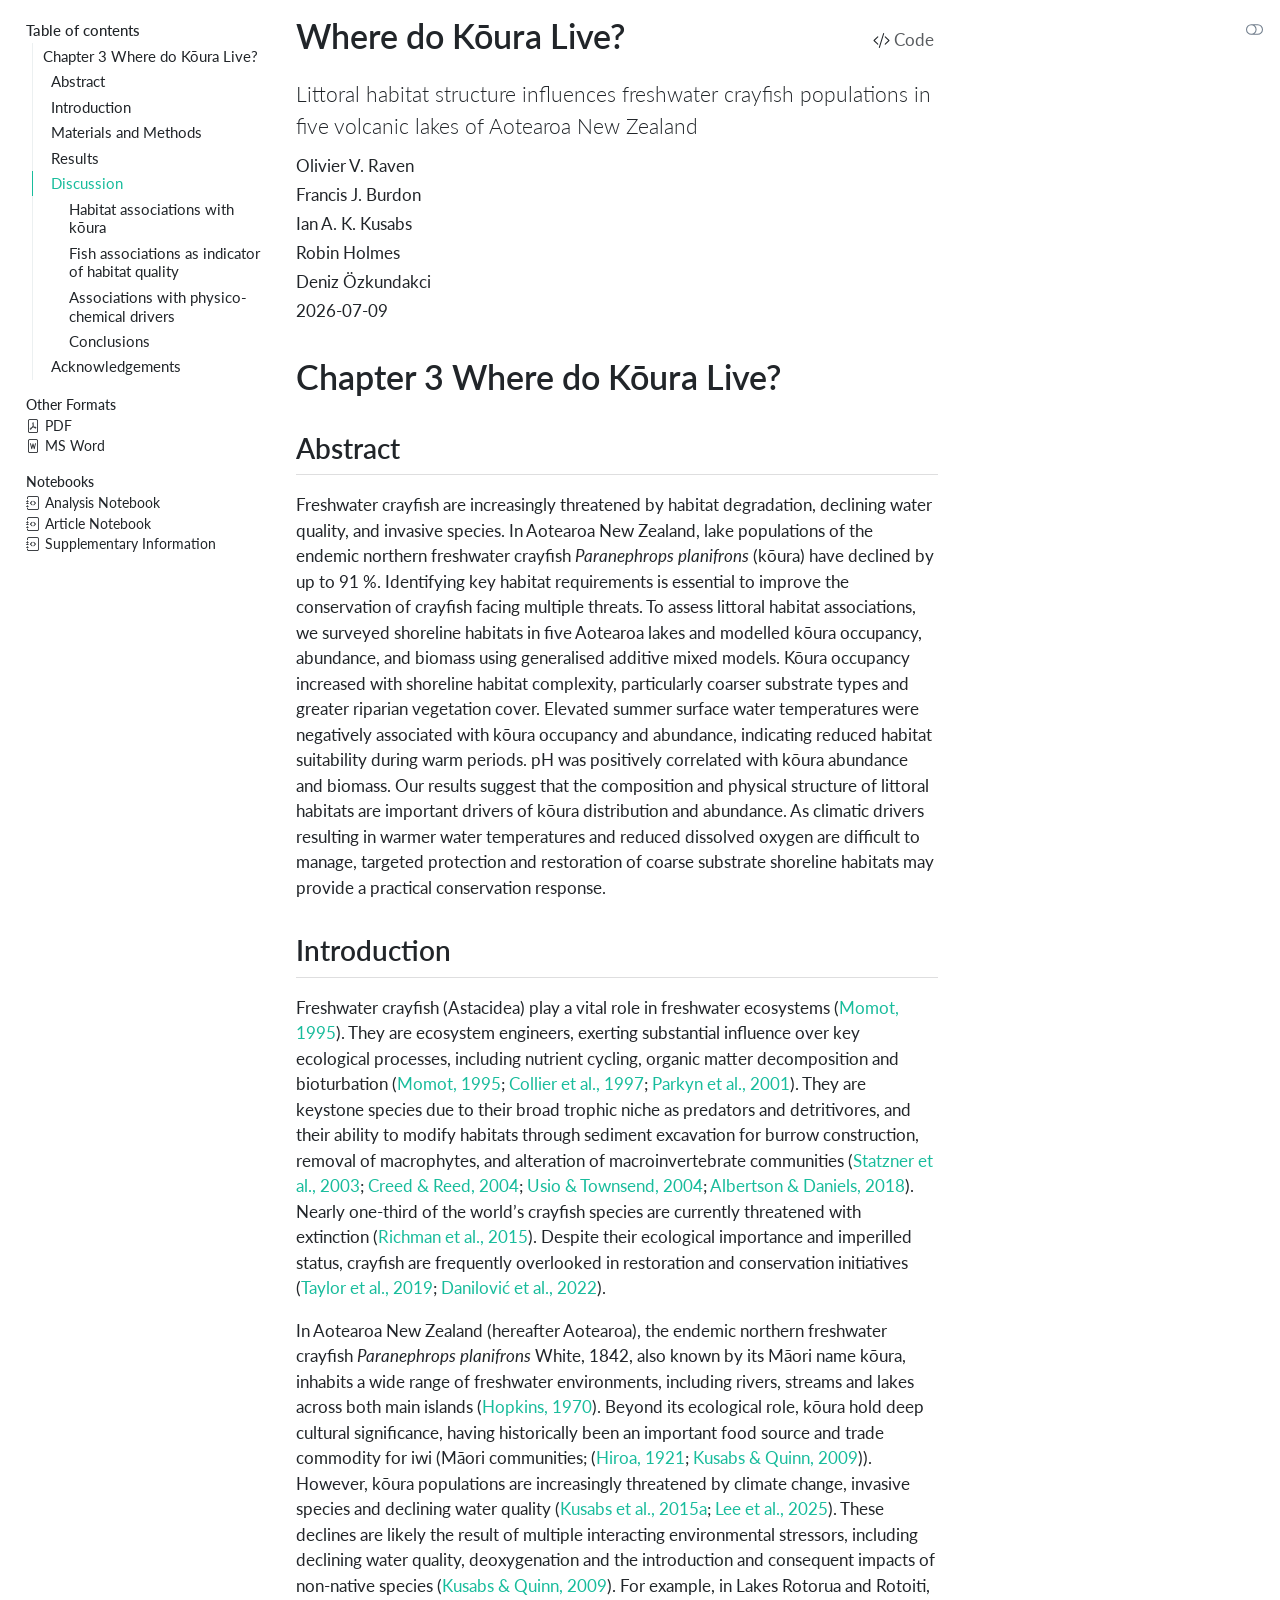
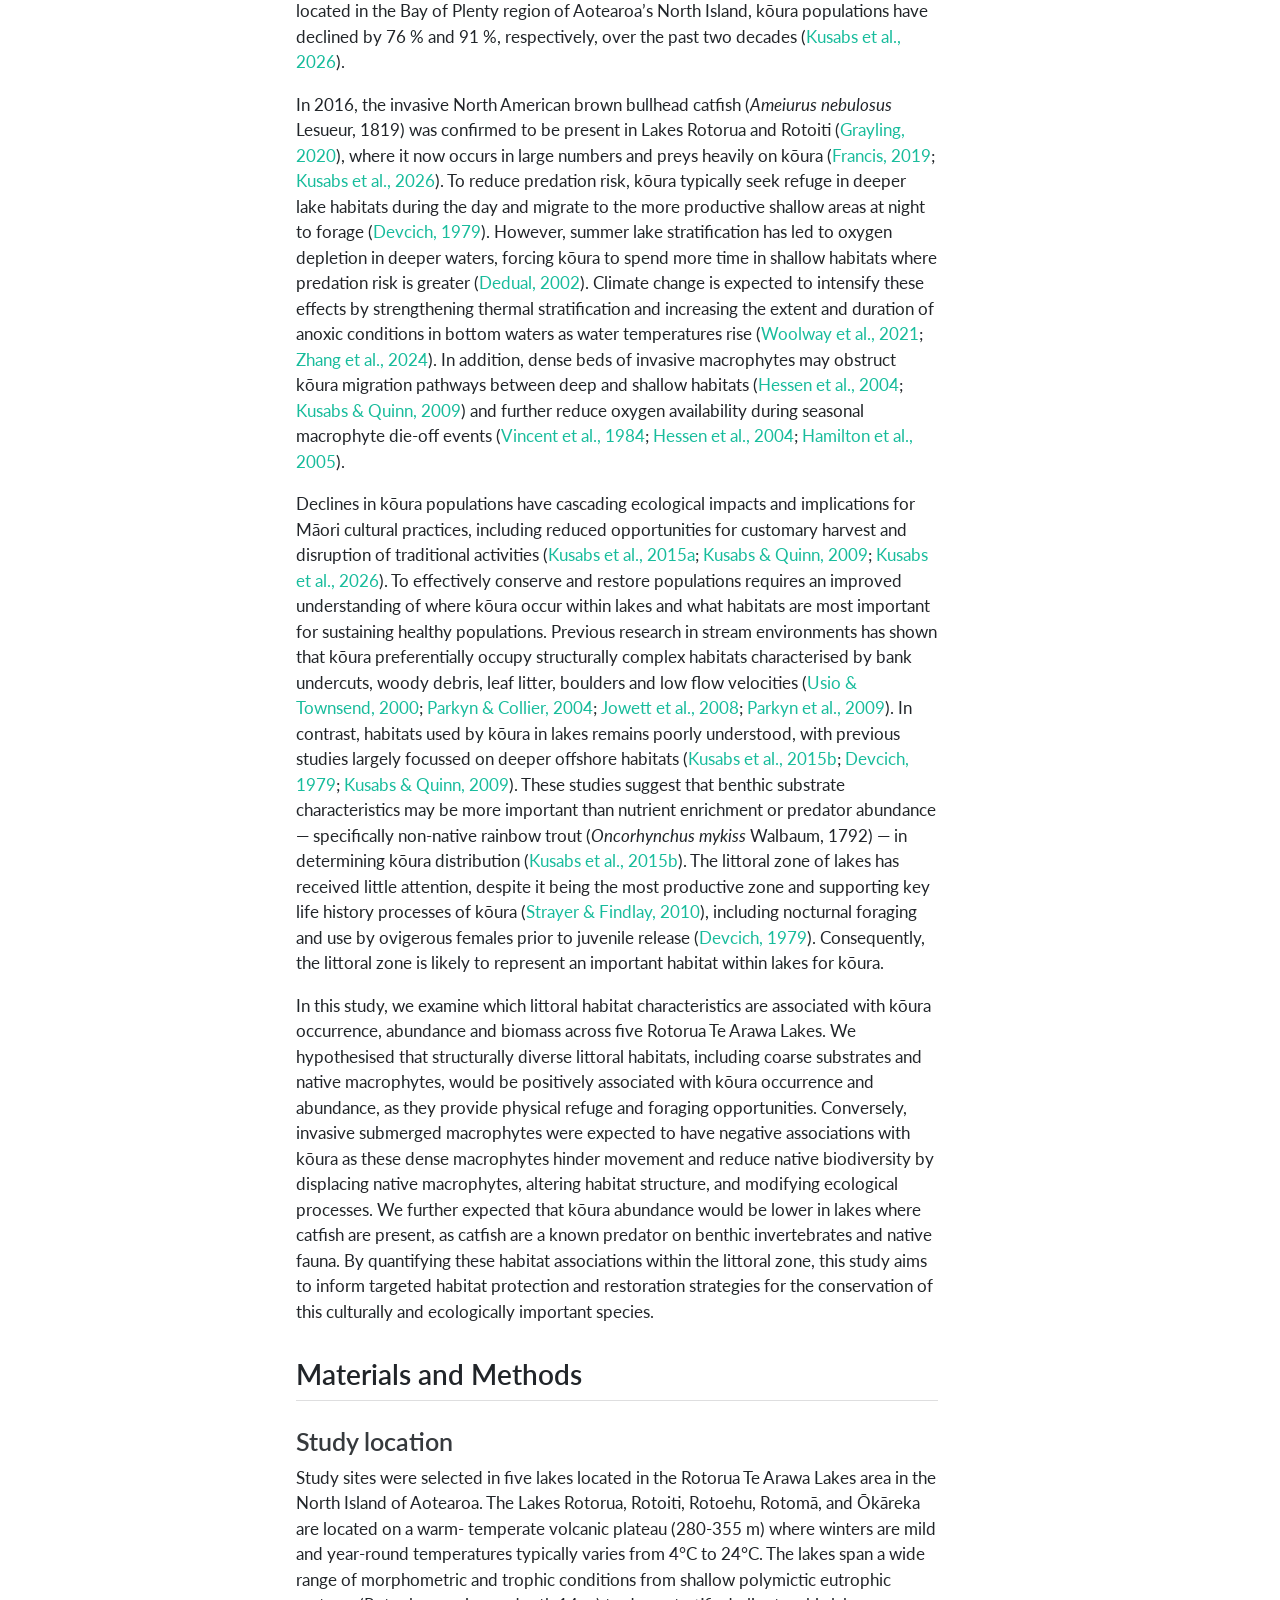
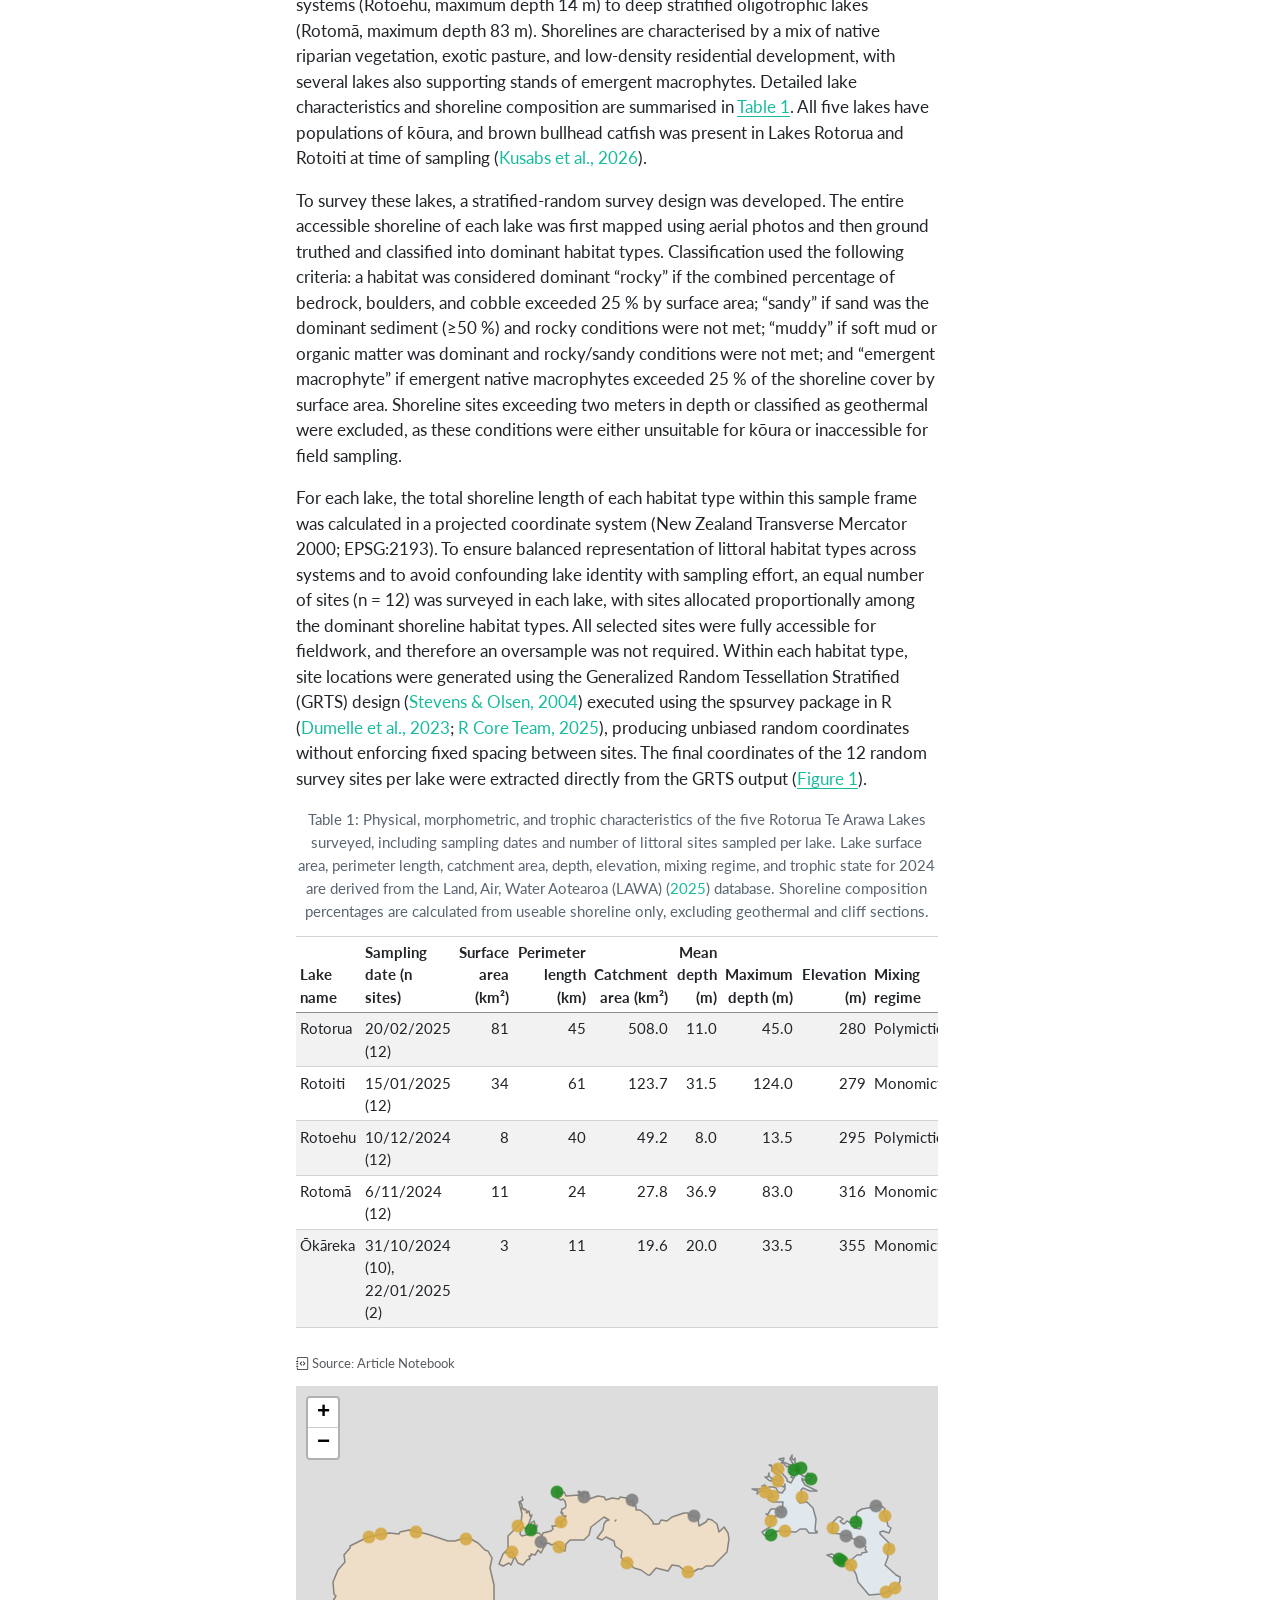
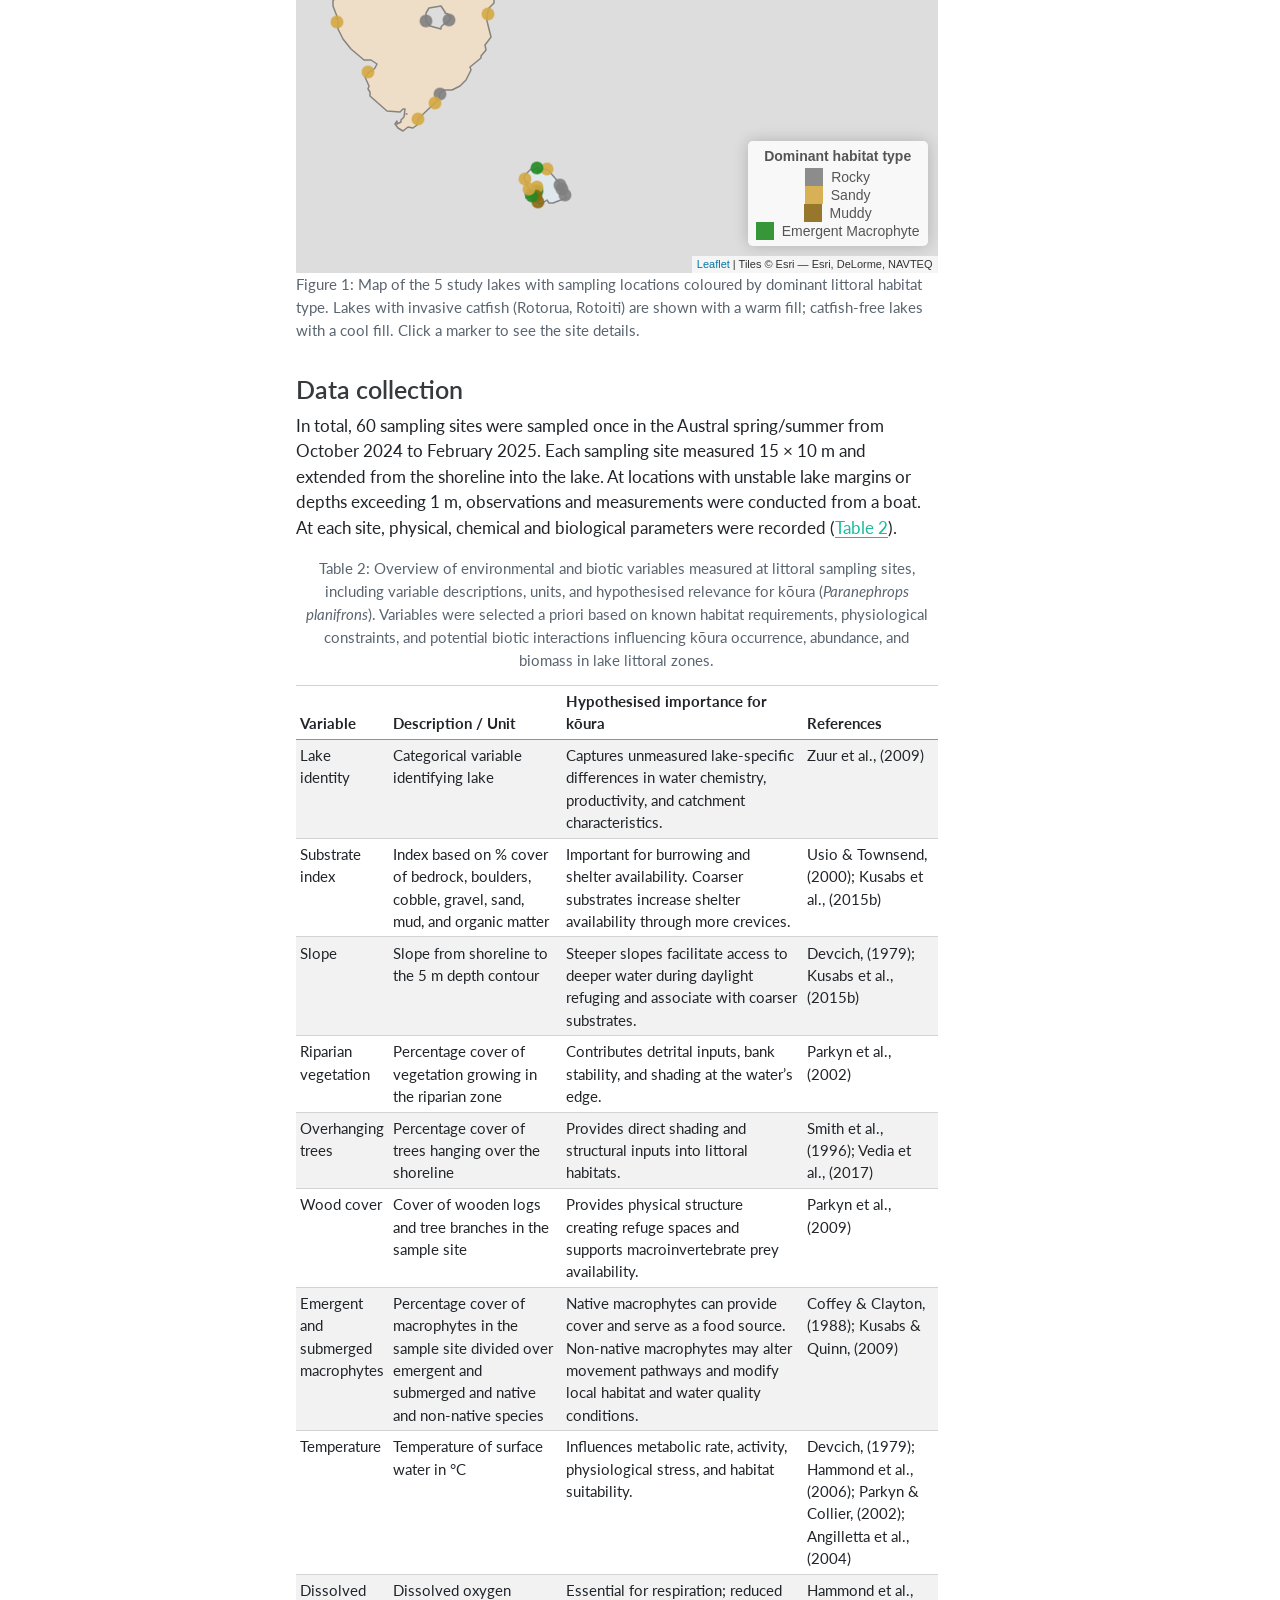
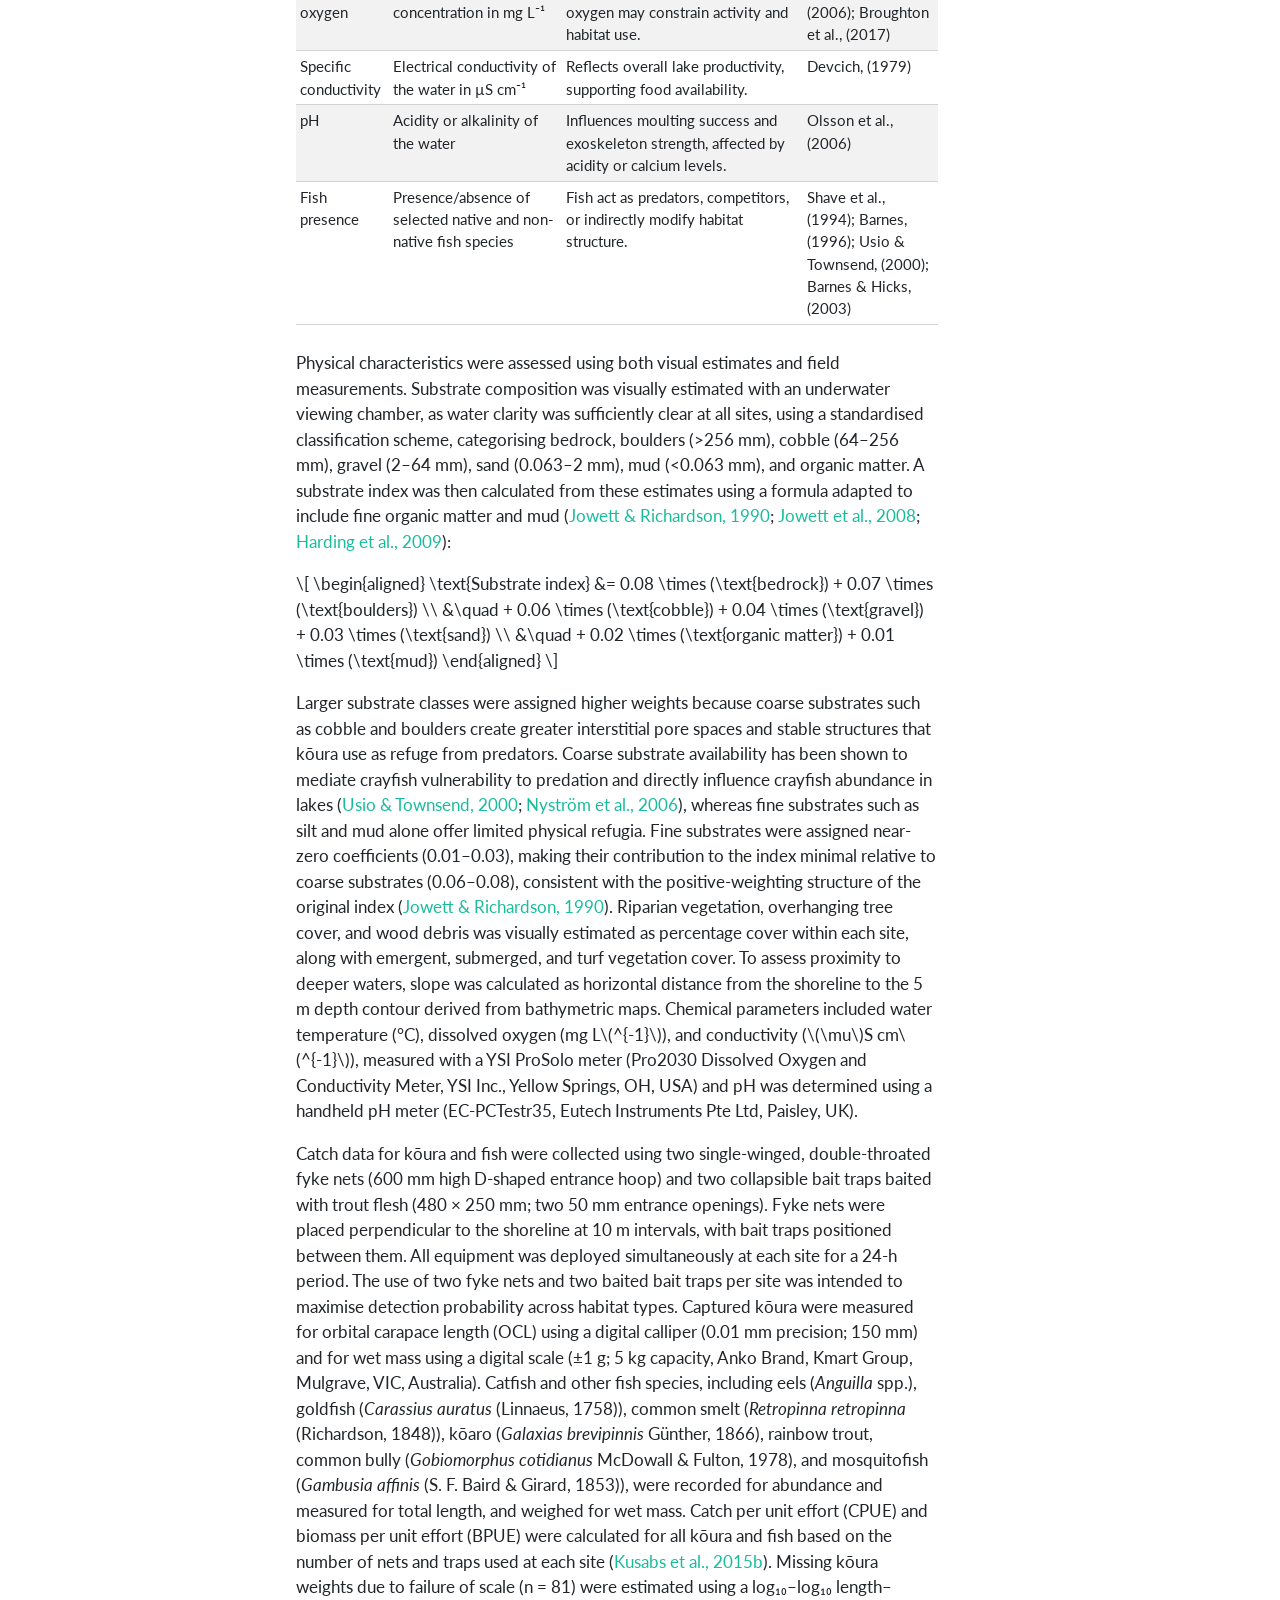
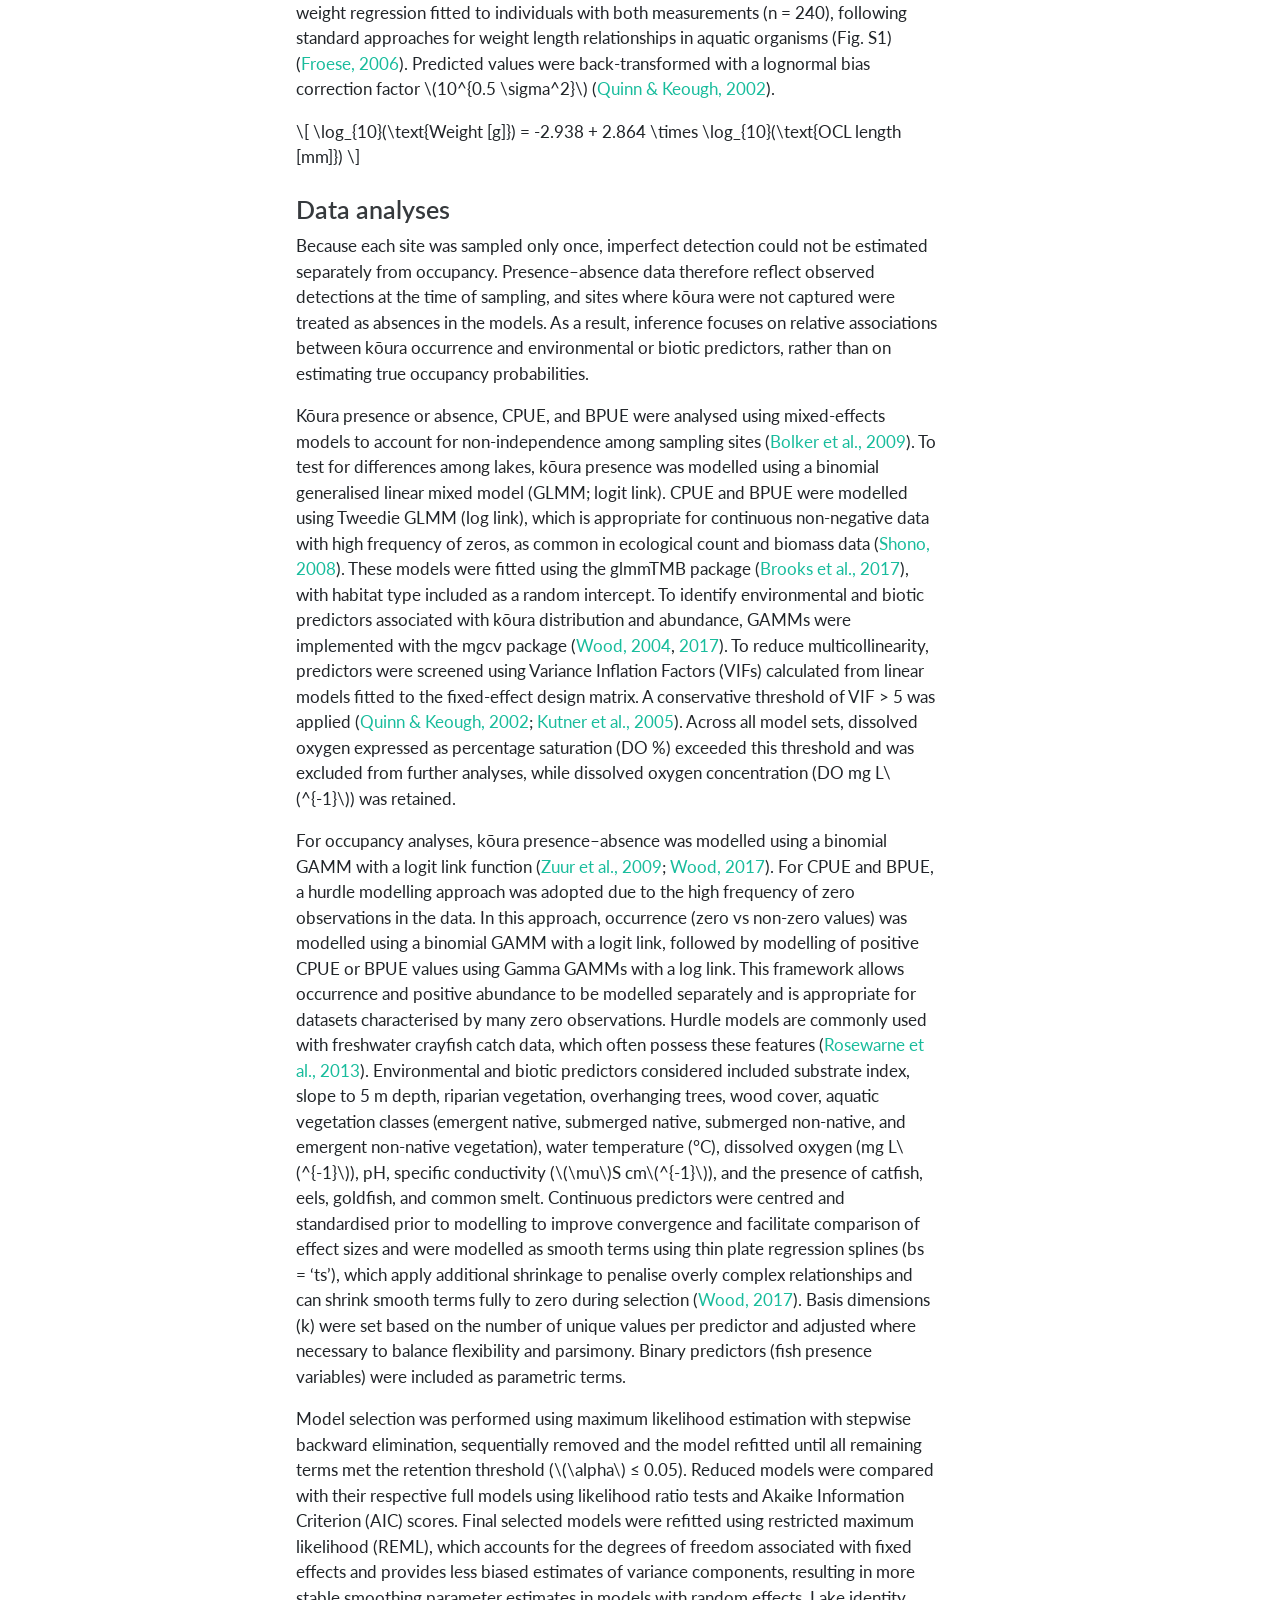
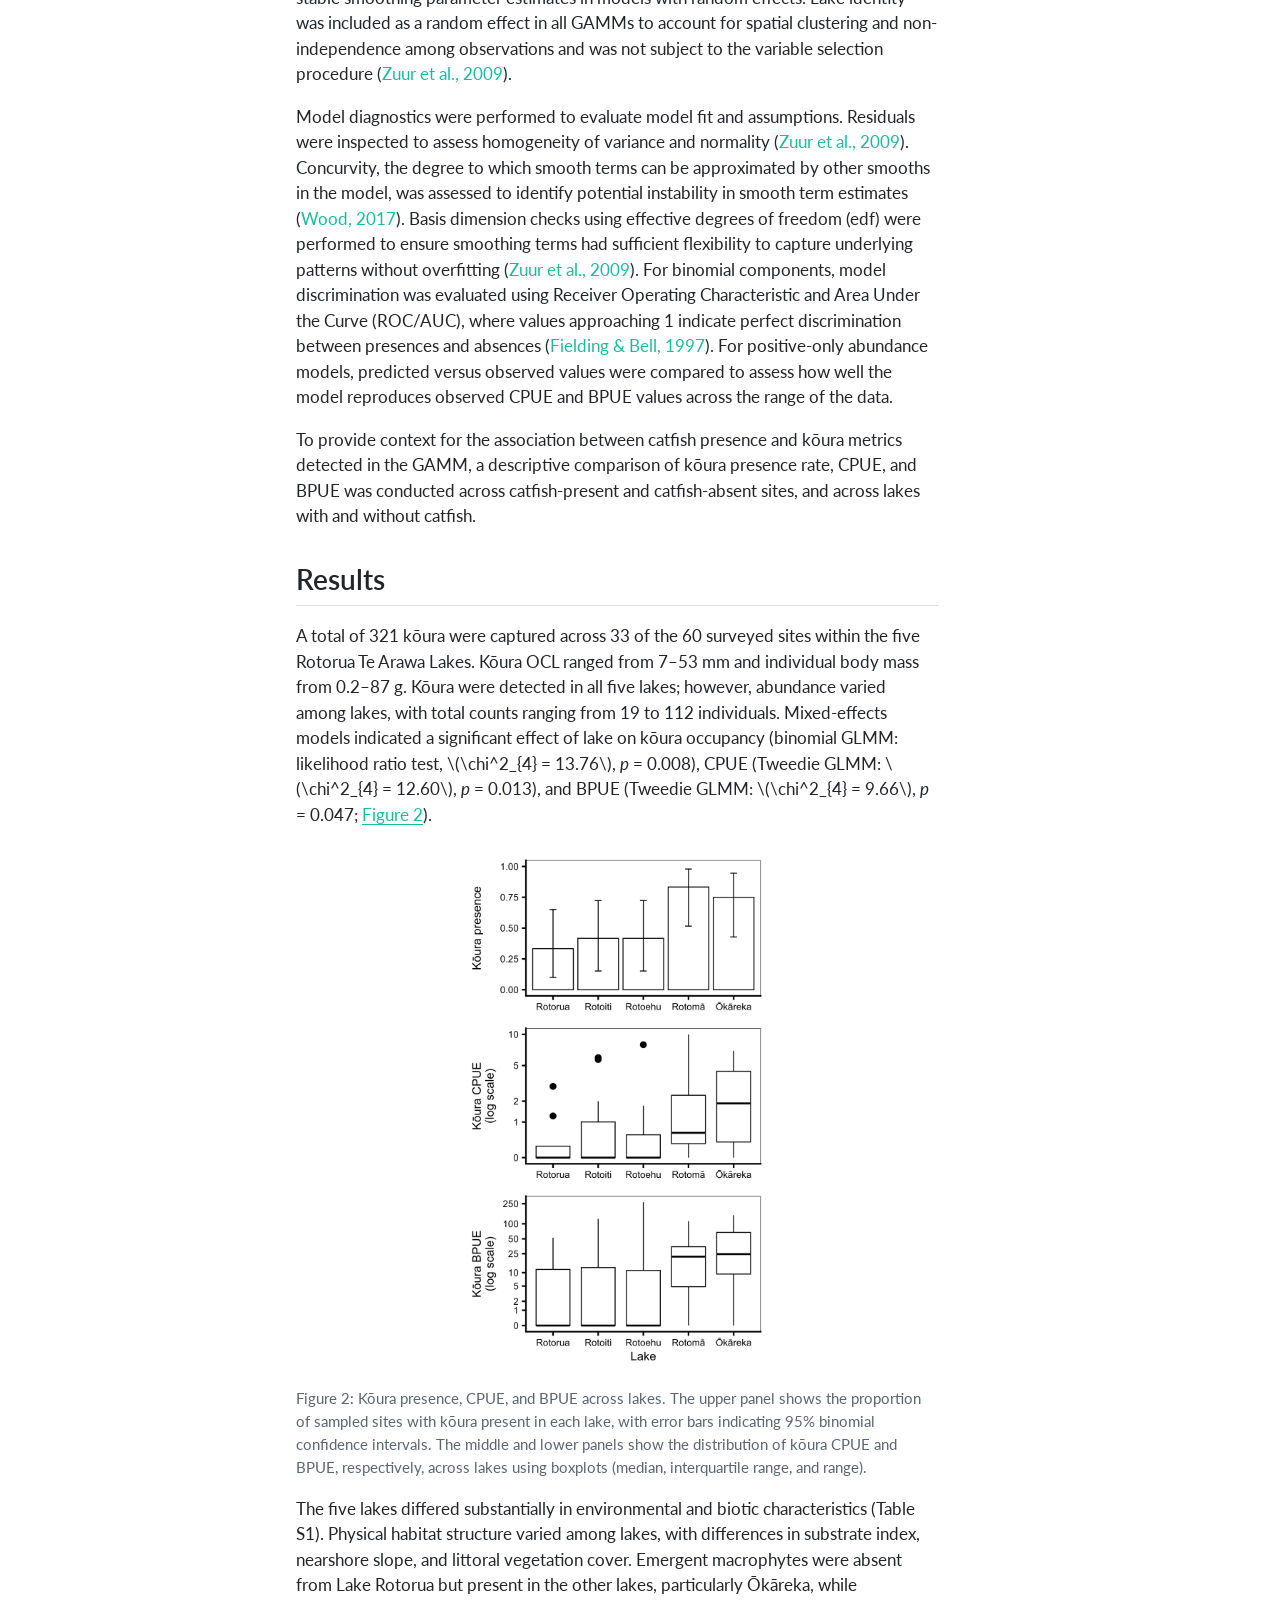
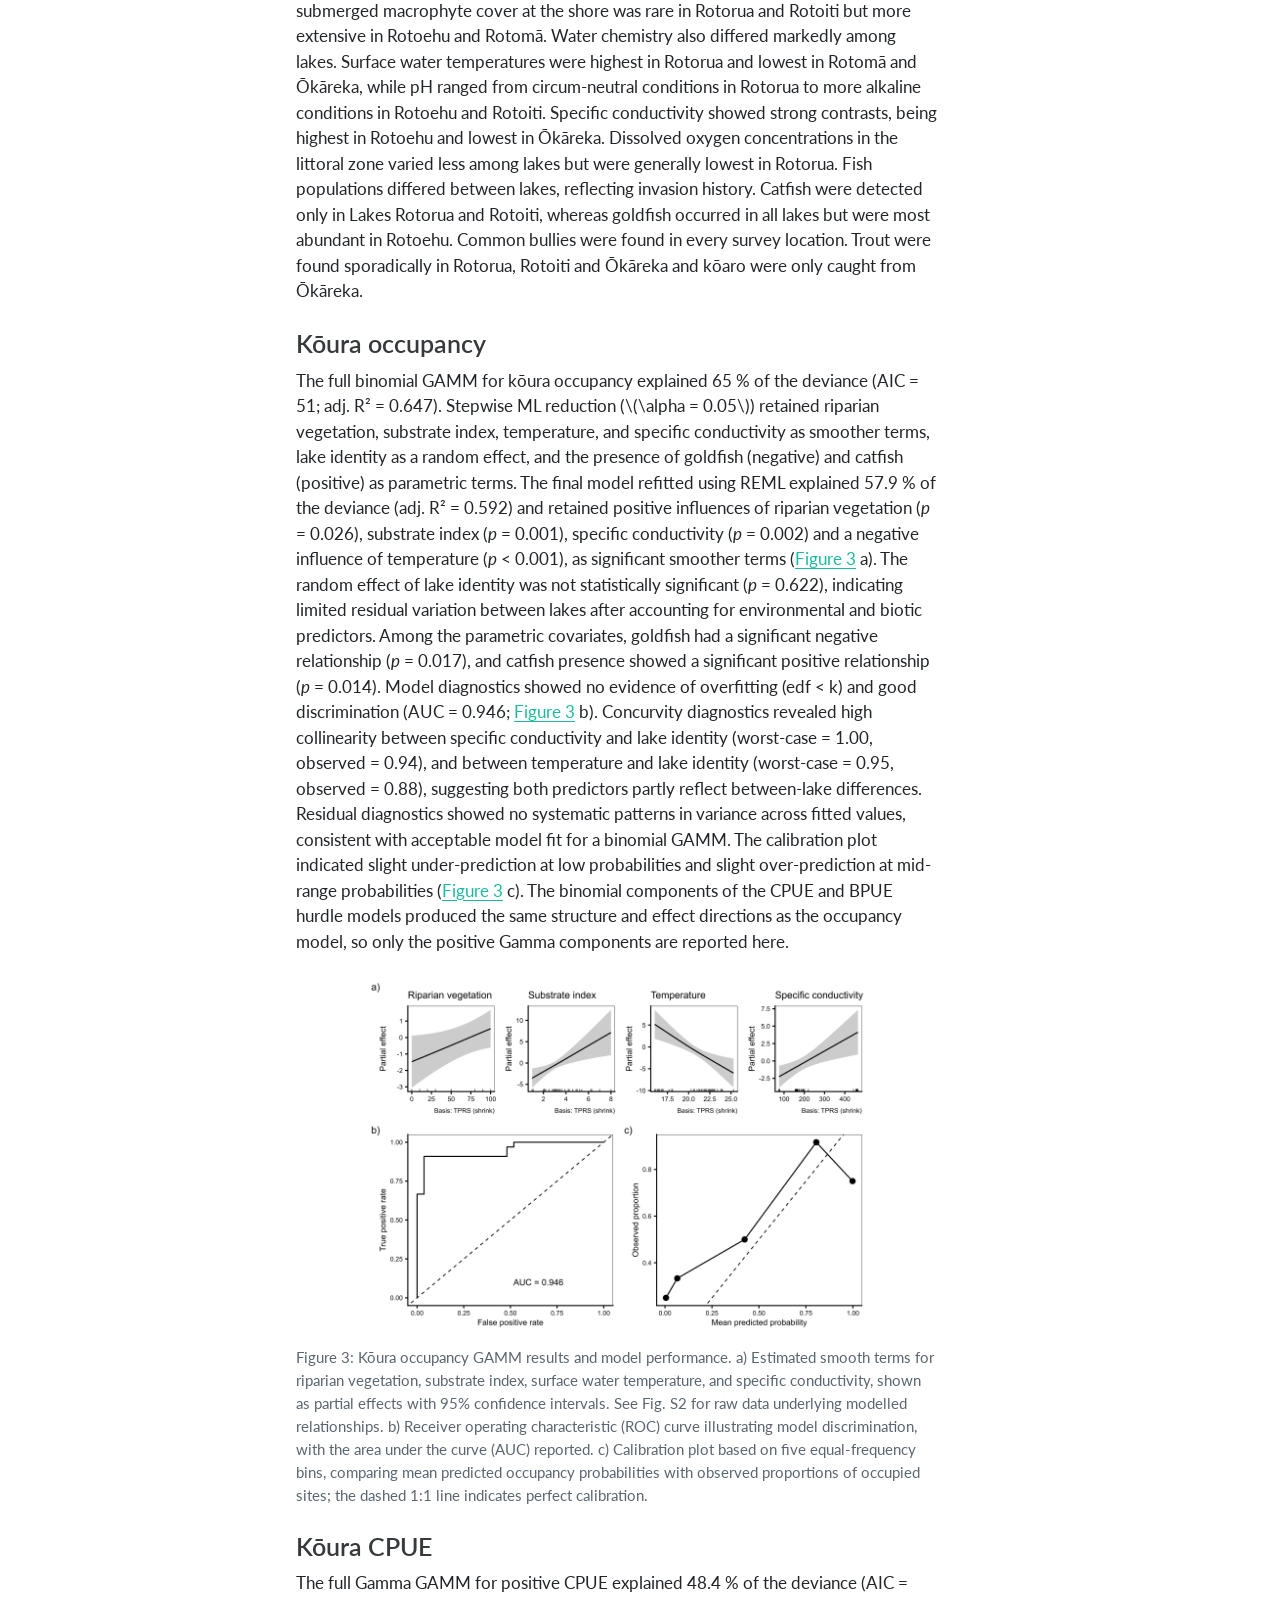
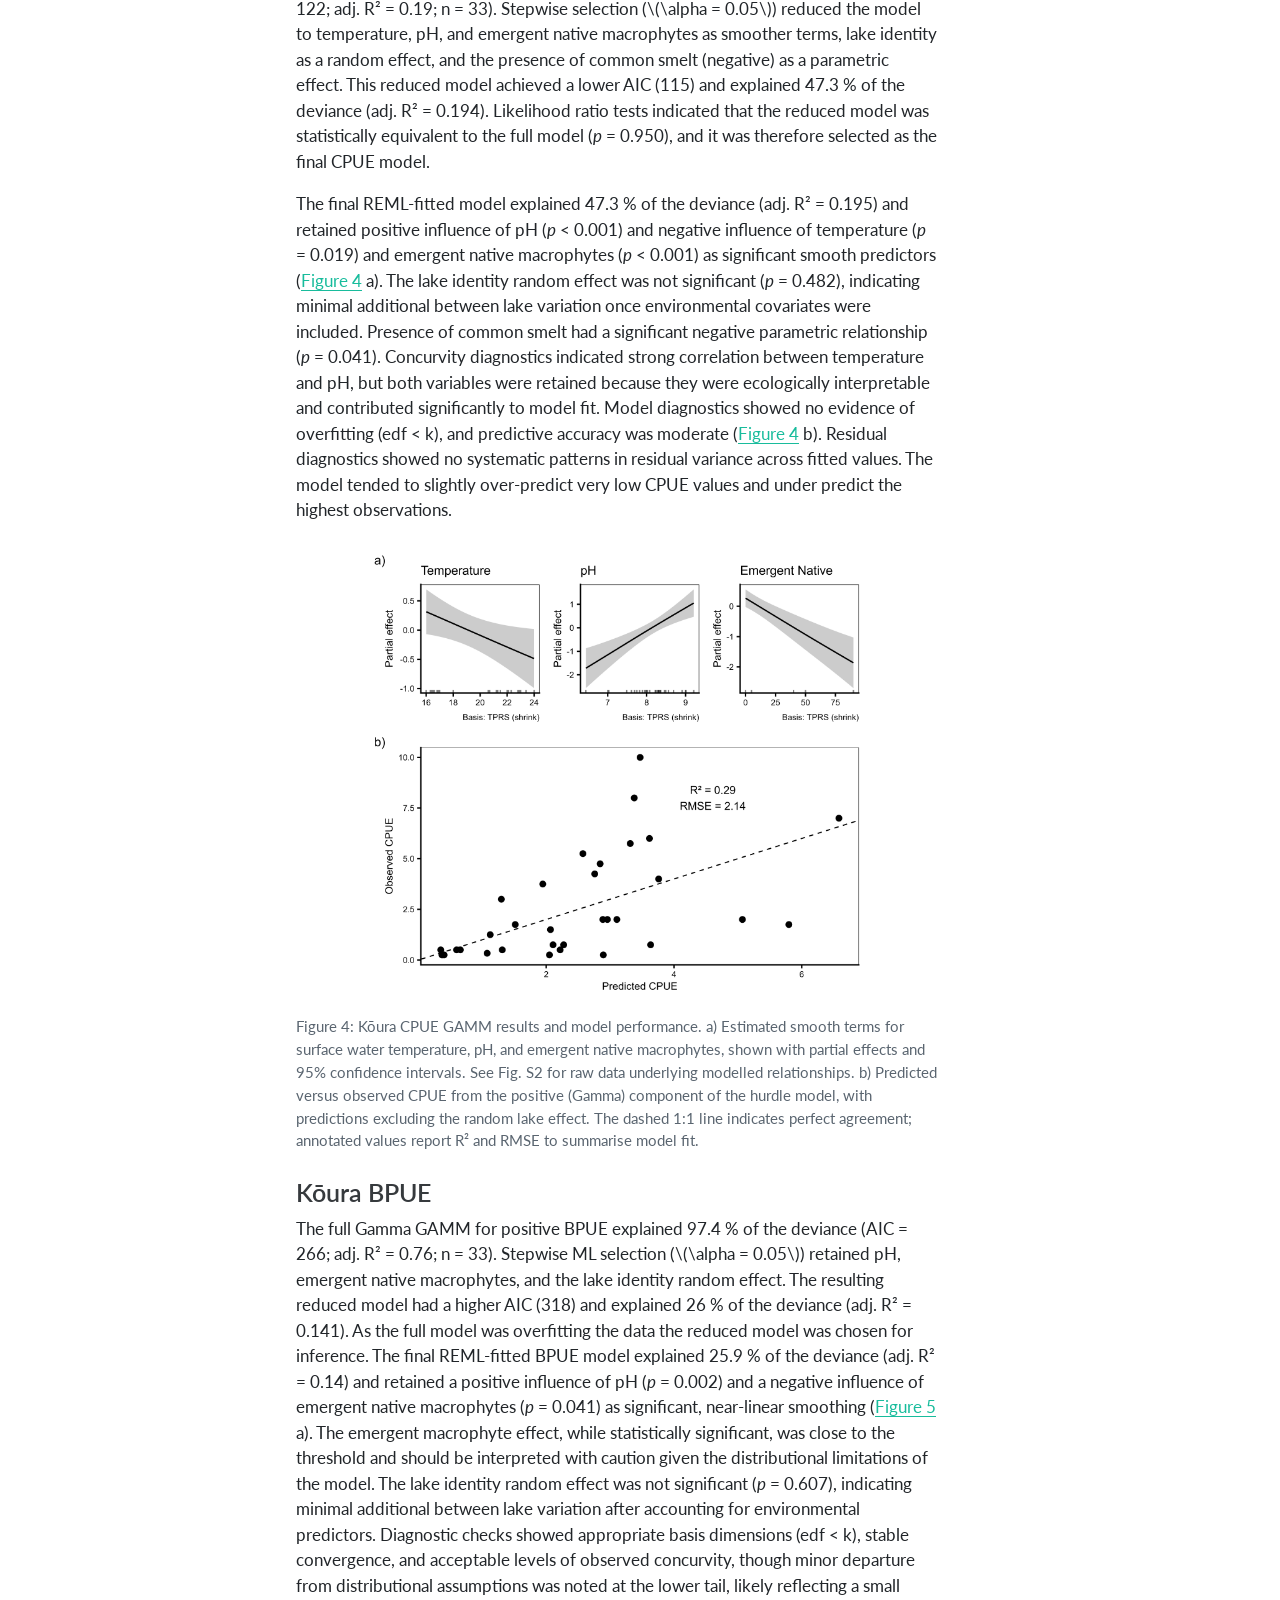
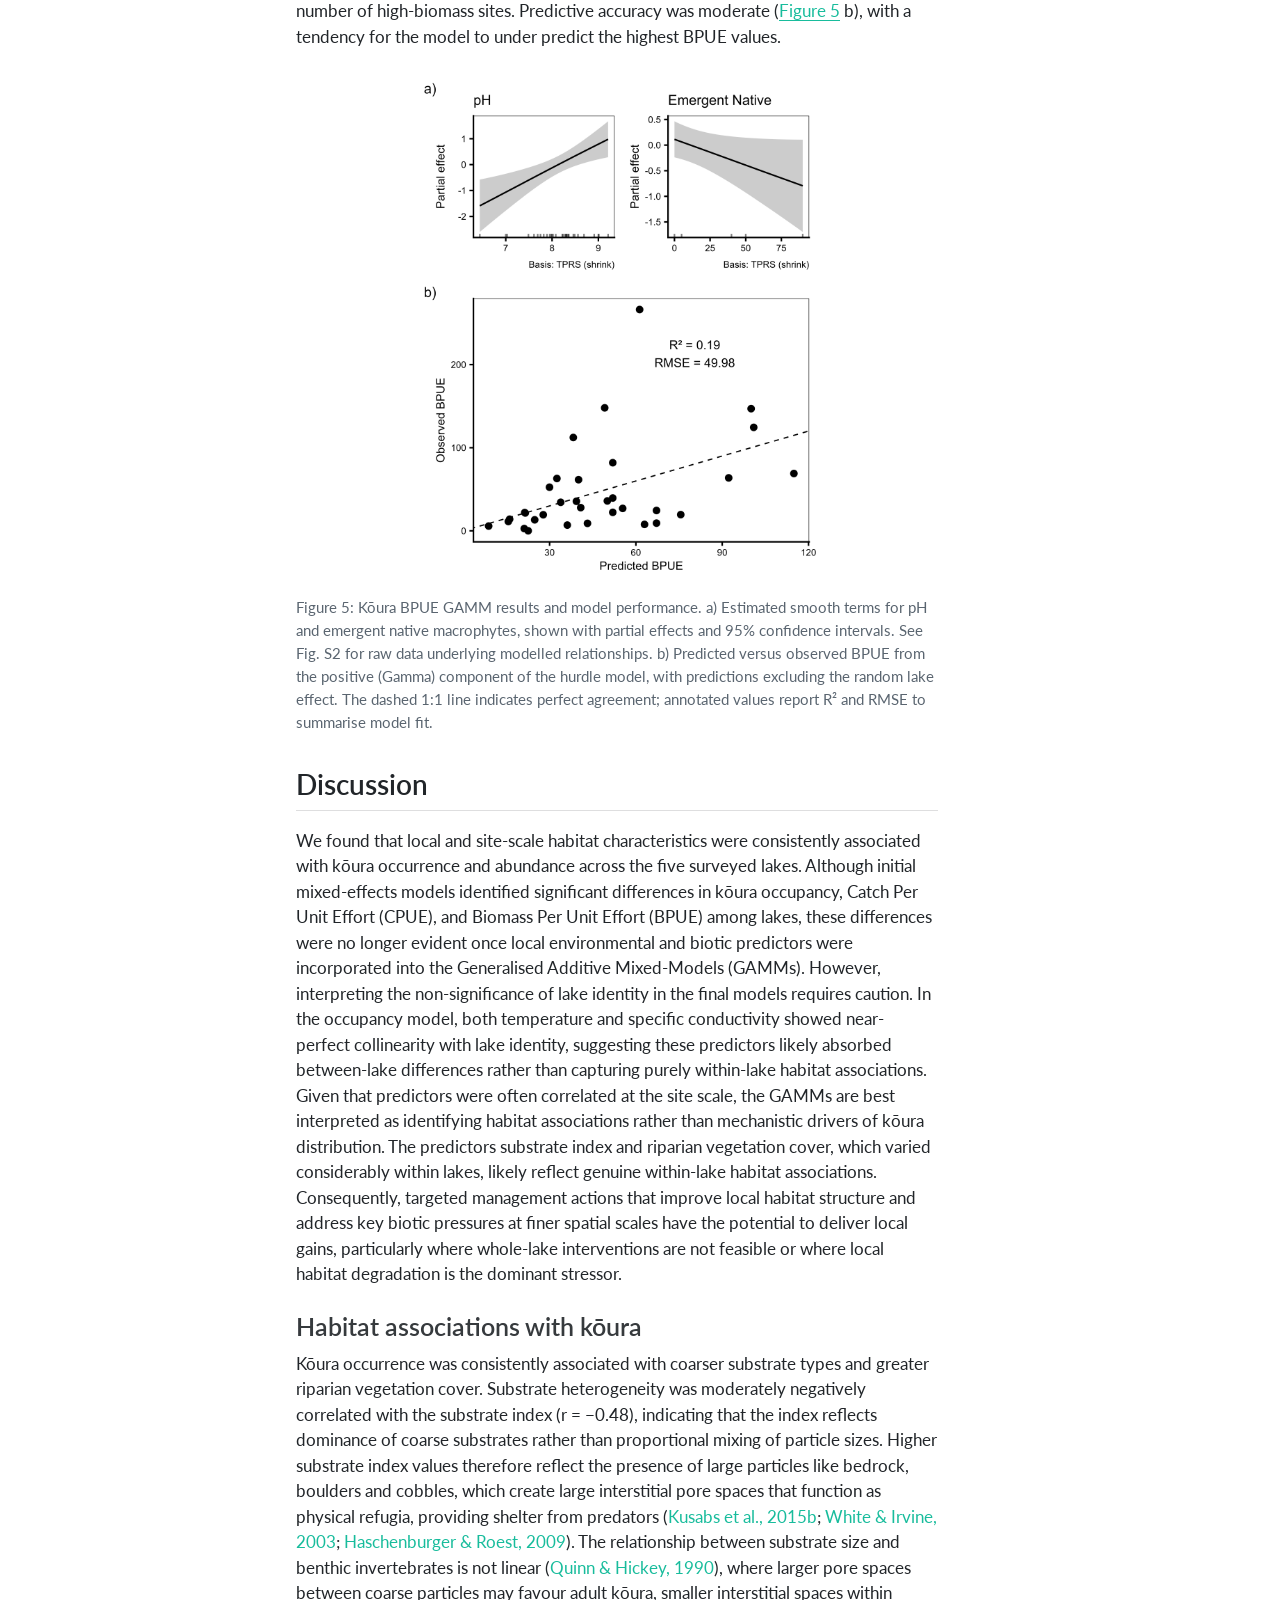
==== commit 0812f965: "updated the interactive maps" ====
--- a/docs/index.html
+++ b/docs/index.html
@@ -634,7 +634,7 @@
 <figure class="quarto-float quarto-float-fig figure">
 <div aria-describedby="fig-site-map-caption-0ceaefa1-69ba-4598-a22c-09a6ac19f8ca">
 <div class="leaflet html-widget html-fill-item" id="htmlwidget-d72e2aeda2a326eac38f" style="width:100%;height:487px;"></div>
-<script type="application/json" data-for="htmlwidget-d72e2aeda2a326eac38f">{"x":{"options":{"crs":{"crsClass":"L.CRS.EPSG3857","code":null,"proj4def":null,"projectedBounds":null,"options":{}}},"calls":[{"method":"addProviderTiles","args":["CartoDB.Positron",null,null,{"errorTileUrl":"","noWrap":false,"detectRetina":false}]},{"method":"addPolygons","args":[[[[{"lng":[176.5147226362097,176.5145519227906,176.5138009897041,176.513190033083,176.5118907512268,176.5117417725579,176.5107574070321,176.5107484489828,176.5109570189639,176.5113055571626,176.5120389515855,176.5129827151191,176.5136804890264,176.5141573958522,176.5146125721591,176.514960664235,176.515183789619,176.5154274784764,176.5157954560025,176.5159688061307,176.5160328818865,176.5163522124074,176.516507207845,176.5168774026204,176.5169765999069,176.5169620324018,176.5168973121495,176.5169123033321,176.5170945653567,176.5173438930993,176.5176261111742,176.5177911885701,176.5183069960529,176.5197356862997,176.5199247350536,176.5199442140486,176.5197360913625,176.5195073728192,176.5191169863485,176.5188984435783,176.5185877596209,176.5182123283585,176.5177620700248,176.5174491668348,176.5171953951194,176.5163281429511,176.5159583092568,176.5156989606428,176.5152827796952,176.5149335559209,176.5143897452842,176.5137018274772,176.5134128726856,176.5133219149003,176.5133151877494,176.5134004239438,176.5138198093287,176.5144478952243,176.5146798984808,176.5143804417224,176.5144133898616,176.514528282524,176.515365996181,176.5156392304673,176.5162347323806,176.5161984725461,176.5157789055432,176.5157665623479,176.5158178585376,176.5163224002001,176.516429509027,176.5165387614336,176.5167629486297,176.5171896058523,176.5179883125166,176.5181730310807,176.518534419204,176.5191714221726,176.5196650585794,176.5199790827519,176.5207164072732,176.5213238437051,176.5218923544142,176.5225612074738,176.5227704473015,176.5229283980383,176.5232240960319,176.5235676848429,176.5236507625002,176.5239479259517,176.5240766664003,176.5240665606422,176.5239280576267,176.5238617848931,176.5239804170371,176.5241102741016,176.5249246169404,176.5249930791905,176.5249534241908,176.5245967264074,176.5243489384269,176.524171526499,176.5236606834285,176.5232497933596,176.5230484108043,176.5223829796317,176.5218096286484,176.5211397036388,176.5208234831445,176.5184866400819,176.5182624847437,176.5180996676433,176.5179312559344,176.5172987660767,176.5170895803024,176.5167247084865,176.5152662973225,176.5150344327584,176.5145996585927,176.5145629327242,176.5157308679765,176.5162898739326,176.5170174708118,176.5178071387433,176.5180222957108,176.5180646304166,176.5180639107072,176.517956121348,176.5176335611448,176.5171916568028,176.5168859477072,176.5164971100268,176.5163108185257,176.5162554482454,176.5160496135784,176.5158845880368,176.5157001044708,176.515628212965,176.5157075198682,176.5156266624775,176.5152285097865,176.5148939244026,176.5145933975926,176.5141188980807,176.5136978838971,176.5133565838675,176.5132110024404,176.512645951038,176.5124435138566,176.5111636385039,176.5108133674207,176.5105005651137,176.5099998005616,176.5093924455496,176.5089373904789,176.5086574620376,176.5085777578286,176.5084534496692,176.5082370937584,176.5078807760566,176.5078317520359,176.5076951439353,176.5073538227972,176.5071943400278,176.5071090315161,176.5069601223316,176.5070582182266,176.507436228408,176.507420581315,176.5075404086389,176.5073028070917,176.506786390477,176.5059331639363,176.5051199976131,176.5046459905221,176.5041591202791,176.5039566701456,176.5036090957582,176.5035259969965,176.5037992798626,176.5040552400919,176.5046659163747,176.505296103088,176.5054143424001,176.5056848455061,176.5057997607711,176.5059363498367,176.5059285204999,176.5058342439265,176.5056284701345,176.5054009153536,176.5048209171635,176.5046413209783,176.5046016941284,176.5047405537344,176.5050249442686,176.5054264954249,176.5060349417808,176.5062998273869,176.5068003533456,176.5072569493962,176.5075184950194,176.507746050683,176.5083878425372,176.5088998084006,176.509359320664,176.5096437318239,176.5100669813289,176.5111912048887,176.5121592863429,176.5124916193229,176.5126783455595,176.5127262860789,176.5127117204703,176.5126492139194,176.5122286674498,176.5118761687278,176.5114177643799,176.510711703161,176.5104524015326,176.510331928645,176.5103569612507,176.5104946967122,176.5109430083097,176.5113991741382,176.5121554040244,176.5124431605346,176.5126980405836,176.5129689922396,176.5130860949651,176.5133176848888,176.5137678012789,176.513753921703,176.5136776007839,176.5136637200677,176.5135817232926,176.5132688674055,176.5130754347327,176.5130308685973,176.5131524472741,176.5136348425629,176.5139705238568,176.5143267813649,176.514733208615,176.5151804019484,176.5154648514685,176.5160119231175,176.5167445481417,176.5169220187601,176.5182369857269,176.5184712698569,176.5188611627378,176.5191249723633,176.5195549671908,176.5198962280241,176.5205481340152,176.5209631093274,176.5211756870782,176.5213029173272,176.5213152560138,176.5211524760264,176.5207621667943,176.5206824341715,176.5206607657372,176.5207539282201,176.5210450600159,176.5216647729116,176.5228293714159,176.52377803656,176.5240430481749,176.5244763981263,176.5247323633814,176.524925849993,176.525168309894,176.5254874744222,176.5254923105144,176.5260311343655,176.5260472147788,176.5260041540051,176.526190112074,176.5261691206464,176.5260261036098,176.5258418773494,176.5257473485914,176.5257492671874,176.5256545838554,176.5253163402842,176.5251546936871,176.5247793378541,176.5243063164354,176.5241528919057,176.5239957037693,176.523857265785,176.5236559721256,176.5232577756196,176.5228663820147,176.5225819807854,176.5222635294708,176.5219997187736,176.5214335081814,176.5209650046061,176.5206248735031,176.5200366392478,176.5197181757813,176.5195670030117,176.5191228242096,176.5187886608536,176.518402161917,176.5178778994437,176.5176983305003,176.5177132701663,176.5176496876079,176.5172893428533,176.5169877308878,176.5165896104943,176.516195900796,176.5159672877086,176.5158468286364,176.5157775927463,176.5154752753455,176.5154835561925,176.5152777390157,176.5151070978051,176.5148556503759,176.5144859380646,176.5140275976022,176.5137933349656,176.5135400814928,176.5133604772155,176.5131864859417,176.512817894037,176.5124833822425,176.5122262826958,176.5119954889027,176.5122843749923,176.5135064725987,176.5143457273802,176.5145436790232,176.5147577140173,176.5147453773424,176.5146762087095,176.5147297056133,176.5154332116545,176.5153999296463,176.5158190378598,176.5158709614782,176.5158242160623,176.5154926074962,176.5155060632941,176.5156287719005,176.5165507581958,176.5168692042346,176.5173230502685,176.5177623556581,176.5178784032518,176.518027327339,176.518216963823,176.5185739518974,176.5187591791443,176.5189956430529,176.5192242825931,176.5195988569491,176.5197912110419,176.5199049561672,176.5200243627733,176.5200890506378,176.5201092571681,176.5202046487893,176.5203240569749,176.5212108765701,176.5218410349977,176.5221550085523,176.5223039126438,176.5227465911594,176.5229991549413,176.5236259353938,176.5238433278547,176.5241531461405,176.5242238405516,176.524191271806,176.5241175756847,176.5239222316762,176.5236756595973,176.5232902161661,176.5226919064786,176.5222529965597,176.5218630802106,176.5216449487227,176.5214848075945,176.521334780302,176.5202705970684,176.5201740715673,176.519878487476,176.5195020609046,176.519086004579,176.5185674219952,176.5180956187662,176.5177532396321,176.5173049873631,176.5172447196948,176.5169035205693,176.5167807706608,176.516832050604,176.5171314048395,176.5171508837002,176.5167950475475,176.5168100334595,176.5170674785201,176.5170255729943,176.5168961588758,176.5162414109592,176.5159207600761,176.5154613001869,176.5152659375203,176.5154116004816,176.5155242173213,176.5156129246067,176.515950754164,176.5163271126679,176.516736434556,176.517002656202,176.517062697931,176.5172785421268,176.5174772080507,176.5178419921657,176.5184365127843,176.5191414002771,176.5193142672005,176.5197396812916,176.5203372451395,176.5204670760016,176.5205594868385,176.5205471359156,176.5205265729925,176.5204757003863,176.5203167105247,176.5201382317995,176.5196720359236,176.5196686790452,176.5197210724672,176.5199769676879,176.5201195944205,176.5206912223722,176.5210096220721,176.5211914798979,176.5212924634747,176.521352352681,176.5217059220318,176.5217751675763,176.5217295116181,176.5212206529758,176.5210930619567,176.5211020570981,176.5212984494441,176.5214518510789,176.5216258411641,176.5221467139534,176.5224502165305,176.5228052285243,176.5232168459729,176.5235760279024,176.5242128709245,176.5244426555283,176.524560878191,176.5245971870965,176.5249859448109,176.5251120957323,176.5250960141819,176.5249059162641,176.5247101957877,176.5247158175091,176.5248636278093,176.5250933814778,176.5255049890945,176.5259506518045,176.5263439538752,176.527115946085,176.5273580315447,176.5276353761567,176.5277648585533,176.5277850829223,176.5279112027518,176.5280874705382,176.5284014121212,176.5285503546041,176.5288265258917,176.5290630581793,176.5298182123058,176.5301434143585,176.5302571626517,176.5305654971476,176.5308637110856,176.5312869120885,176.5314780832534,176.5316887308529,176.5318378463426,176.5325495721194,176.5329831893954,176.5331118699965,176.5332509927919,176.5332774522543,176.5334266973979,176.5333084628604,176.5331378283431,176.5329238559842,176.5327700994739,176.5327357153142,176.5325785874966,176.5323088380262,176.5322042662137,176.5320596747594,176.5310359087293,176.5305764163603,176.5304865683312,176.530477572235,176.5306073823979,176.531075080081,176.5318795547645,176.5319854030572,176.5318297254759,176.5315033977623,176.5310053330604,176.5307938895954,176.5305689728528,176.5304506986576,176.5301595941759,176.5298752222688,176.5296511088733,176.5293952010188,176.5293031132523,176.5293817023406,176.5298142113716,176.5299814126234,176.5303522421144,176.5306979754909,176.5309800994481,176.53118476071,176.5312405299846,176.5314272244707,176.5316071204961,176.5316243228098,176.531848724559,176.531830727844,176.5316817942521,176.5315396127049,176.5312074182281,176.5310936368822,176.53100610143,176.530469524303,176.5302420075681,176.5298244753669,176.5294547771413,176.5293081077039,176.52932980394,176.529542655397,176.5295609679318,176.5294678072042,176.5291404001748,176.5285832835324,176.528239775315,176.5280725510211,176.5276411710052,176.5274705457356,176.5273807708408,176.5273616545113,176.5271786777902,176.5269238861906,176.5265894002799,176.5264449786624,176.5260038325783,176.5259413378801,176.525934594268,176.5261078084817,176.5260464358675,176.5258986355972,176.525784902564,176.5254811049215,176.5253673723383,176.5252786768067,176.5250650497099,176.5246534526435,176.5243339588045,176.523477492108,176.5233604168947,176.5233536773688,176.523404946323,176.5235448823513,176.5241101888562,176.5243241706327,176.5243163093544,176.5240106179206,176.5240323388522,176.5241153675385,176.5244794267319,176.524587536201,176.5246365618287,176.5244285191677,176.5242239011934,176.5238826675999,176.5234673866301,176.5233536294968,176.5230330250409,176.5222333201093,176.5224452105761,176.522928598028,176.5230651519683,176.5230595330716,176.5228537534603,176.5225080875505,176.5225604311643,176.5227527515547,176.5228664800558,176.5230711572744,176.5234292082825,176.5238975530086,176.5241946981455,176.524743907572,176.5249713656084,176.5250817775954,176.5251045549114,176.5248898165193,176.5244554501779,176.5243510270323,176.5244898179864,176.5249559970378,176.5254438971895,176.5256245978877,176.5256448261214,176.5257799037641,176.5257604448358,176.5254588997719,176.5253324516557,176.5249897855479,176.5250260912332,176.5255035117872,176.5266259439873,176.5269488484091,176.5270988911661,176.5273761400647,176.5277480696026,176.5282531249659,176.5294758534585,176.5296861557065,176.5299394798027,176.5300872679395,176.5303761738345,176.5309471134474,176.5314155779401,176.5317044412406,176.531961476399,176.5321844638127,176.5323733638588,176.532381566274,176.5323134164116,176.5321599951681,176.53173828598,176.5315223506429,176.5315088466577,176.5312667771282,176.5312760887199,176.530970383439,176.5303769243923,176.5298606164333,176.5297390337788,176.5296970923206,176.5297516902429,176.5301396562811,176.5303274307688,176.5302821667623,176.5303849772222,176.5309463718638,176.5310586657179,176.5310444550659,176.5310332902068,176.5311231078761,176.5312731672425,176.5311650528293,176.5309682591648,176.5308339625753,176.5308407132345,176.5309073455217,176.5309975066049,176.531075705951,176.5312370526218,176.531443922852,176.5317327563642,176.5321922057296,176.5323321322936,176.5324937316224,176.5325416199274,176.5328341445909,176.532974068613,176.5336575832985,176.5338679041805,176.533932606881,176.5338507093583,176.5333000414851,176.5331178604877,176.5329959503025,176.5328878517159,176.5325829376554,176.5325657552491,176.5328587976779,176.5330462771689,176.5332281593841,176.5335248810597,176.5339570261545,176.5343686509562,176.5346290702978,176.5348553937254,176.5353264210748,176.5355049238224,176.5356583514479,176.5359460773693,176.5361837166378,176.5362473193282,176.5362256342223,176.5356794636033,176.5355758596107,176.5356110629025,176.535820215332,176.5361670834895,176.5367414198485,176.5369745707174,176.5371246183296,176.5371313792414,176.5368833658668,176.5365136691579,176.5360530647632,176.5353126107436,176.5348246845174,176.5344561738486,176.5343207497578,176.5340496034725,176.5340574831956,176.5342382200086,176.5345282193231,176.5351811011516,176.5352698091551,176.5352788304046,176.5350887613324,176.5347815821976,176.5347106640269,176.5345724263628,176.5341480934467,176.5338023884278,176.5336840965273,176.533399729508,176.5329788287041,176.5327980756134,176.5322124678582,176.5320702848228,176.5320168240428,176.5321406827555,176.5324396628394,176.5331502605055,176.5335301082129,176.5339907243331,176.5343607756458,176.5348187410729,176.5354987107728,176.5364210624665,176.537152257333,176.5376548537976,176.537896984134,176.5384528226112,176.5387188883677,176.5390930616543,176.5394320836269,176.5399006109285,176.540157695796,176.5402680622585,176.5403682719693,176.540433267903,176.5405607974,176.5408600852724,176.5412004774539,176.5417294903702,176.5419285509482,176.5420183614407,176.5420330249214,176.541822459115,176.5416459349186,176.5416856665326,176.5418084283324,176.5421632183574,176.5423065331603,176.5427899746387,176.5436259315791,176.5437954408095,176.5442960384633,176.5445792878464,176.5446952830372,176.5448904864238,176.5447451757798,176.5443186083025,176.5440398753732,176.5439601802019,176.5438337871039,176.5438450777203,176.5439098703375,176.5440906144968,176.5442155087387,176.5440369079585,176.5436672447292,176.5429768077453,176.5424933544399,176.5418437930956,176.5415844958548,176.5412865312246,176.5410534177443,176.5406859578867,176.5404072015288,176.5399851587679,176.5396233673778,176.5394594924666,176.5392035269438,176.538795257377,176.5385860799446,176.5385975800887,176.5384418611349,176.5384897422329,176.5383998868907,176.5382304367351,176.5380699502992,176.5379685925942,176.5379069093251,176.5379646578373,176.538105455558,176.5383750503892,176.5385236413015,176.5388328079797,176.5392886904303,176.5394956756363,176.5398174871321,176.5401348325271,176.5409925635909,176.5412268132116,176.5416168612657,176.5422025559494,176.5424630060507,176.542863407139,176.5431830078265,176.5439768485368,176.5443533510595,176.544895957535,176.5451871145757,176.5460060281583,176.546435286059,176.5470352864737,176.547485795961,176.5480463351032,176.5480882796971,176.5477059487347,176.5473578619163,176.5471326383137,176.5466685312751,176.5463261140333,176.5462374273479,176.5465617872087,176.5465584048021,176.546380975272,176.5460681199503,176.5457302132781,176.5451073650999,176.5445095204632,176.5435096117946,176.5427622643438,176.5421548526786,176.5410197198211,176.5404157105603,176.5400164269136,176.5397263992562,176.539539965006,176.5393614411872,176.5391862752428,176.5387289717569,176.538475285306,176.5381714460271,176.5374134766872,176.5372631109244,176.5372878786538,176.5374866640314,176.5379276889532,176.538159428887,176.5382695732755,176.5382681789206,176.5381701983083,176.5378514309297,176.5374701500775,176.5362685281901,176.5361353254688,176.5360466432443,176.5356991073498,176.5354256628327,176.5353163956168,176.535092228917,176.5350387414549,176.5353924117921,176.5355949209618,176.5359339768337,176.5360874674213,176.536172779661,176.5364209195913,176.5365096043825,176.5366335020721,176.5367734550013,176.5368827659461,176.5370376003585,176.5375679190343,176.5378523331334,176.5384665351777,176.5387782939105,176.5388669956075,176.5395507763438,176.5403358659491,176.5406202973115,176.5409860927778,176.5413846174197,176.5416826340534,176.5417919083251,176.5420464729163,176.5426857720314,176.5429519056572,176.5432862209248,176.5438467566959,176.5442630143919,176.5446702970607,176.5449558476954,176.5452515864253,176.5455312677551,176.5458808946233,176.5460563929591,176.5462153195457,176.5462754062464,176.5463634346329,176.5463876472692,176.5464362382837,176.5464946421623,176.5465921454061,176.5469366967253,176.5471446434848,176.5473309178771,176.5473115094445,176.5475386757151,176.5475838679569,176.547568746135,176.5474911215747,176.5475165170747,176.5474444961966,176.5471665780484,176.5471936800606,176.5473233298227,176.5474816017856,176.5474714367227,176.5475465895201,176.5476569923347,176.5477992377462,176.5480040233431,176.5483043454326,176.5484190866588,176.5484238841707,176.5481117877584,176.5476566056969,176.5472025517519,176.546533304804,176.54642742236,176.5464125210356,176.5462804347026,176.5460356977381,176.5458672448519,176.5456362806884,176.5454269593227,176.545333677903,176.5451677150758,176.5449322501597,176.5447012770535,176.5442756339367,176.5433503817492,176.5428940504819,176.5427745697382,176.5426779760341,176.5426610363879,176.542698774032,176.5423962326713,176.5412824229784,176.5407796176841,176.5404325865601,176.5396441595116,176.539211785318,176.5387799858073,176.5382707766674,176.5364418823592,176.5361083636709,176.5354253267575,176.5348129470053,176.5339160846961,176.533546277075,176.5330843177502,176.5327054596321,176.5323936309224,176.5320043683668,176.531554800178,176.5310426979801,176.5303850073019,176.5294656220946,176.5278705618778,176.5270103212709,176.5260976967355,176.5249659029025,176.5242462579023,176.5236817887958,176.5227279722242,176.5221578771944,176.5215252268894,176.5210131242508,176.5204224300154,176.5197670031127,176.5190078366649,176.518504688021,176.5177556720266,176.5171510754154,176.516771836566,176.5166943556735,176.5168433229444,176.5170140343107,176.5173090321737,176.5174228243757,176.5175718105758,176.517221013583,176.5169159023251,176.5158254369711,176.5150924597459,176.5147226362097],"lat":[-38.03613813150344,-38.03614433383178,-38.0359918185859,-38.0357880665938,-38.03549837038872,-38.0353911746622,-38.0341872554329,-38.0340297265364,-38.03370674081295,-38.03333252508489,-38.03271912450083,-38.03227862287761,-38.03202700394556,-38.0318967743875,-38.03187992190486,-38.03197911442101,-38.03190365094583,-38.03169138602378,-38.03115874470063,-38.0307241243438,-38.0303614305064,-38.02949215617231,-38.02921591261949,-38.02872828616192,-38.02847632051471,-38.02822879048746,-38.02809643788508,-38.02787054827077,-38.0275925573758,-38.02747117136445,-38.02741551059866,-38.02731930285004,-38.02687133213632,-38.02598376013414,-38.02579662761159,-38.02563821396951,-38.02551032500065,-38.02549579612747,-38.02564591667511,-38.02578977616437,-38.02584632564282,-38.02576964002473,-38.0253805640939,-38.02539209175636,-38.02544688331128,-38.02572723631555,-38.02574052965336,-38.02568275624277,-38.02540533143809,-38.02528273321608,-38.02523560882421,-38.02469699303031,-38.02464014984167,-38.02455279954755,-38.02444028907506,-38.02402193544874,-38.02381323324283,-38.02381265378873,-38.02389380789125,-38.0241303640695,-38.02419697205689,-38.02421503202124,-38.02391398033268,-38.02372332433848,-38.02318181104225,-38.02304857342384,-38.02270272554573,-38.02250021405359,-38.02240844402315,-38.02178048021257,-38.02168788894182,-38.02159250401112,-38.02151610494491,-38.02150012746815,-38.02151586821886,-38.02153988721543,-38.02158636187197,-38.02176583065665,-38.02190466919661,-38.02191562878772,-38.02184308534226,-38.02200091884109,-38.02245303259235,-38.02267657952368,-38.02282697258202,-38.023091666913,-38.0232609963823,-38.02329358511442,-38.02324501071962,-38.02298597288613,-38.02275562392659,-38.02257558699932,-38.02217502443538,-38.02104990600918,-38.02063952015326,-38.02043168019845,-38.01927371598235,-38.01897761212181,-38.01879939465792,-38.01806838655895,-38.01773884618962,-38.01763256801389,-38.01767462128866,-38.0179381155685,-38.01792274273997,-38.01774418093464,-38.01769801223272,-38.01745195152322,-38.01741940309968,-38.01741548537117,-38.01749188713074,-38.0176331137529,-38.01766179447309,-38.01757235520991,-38.01742286541916,-38.01703021735228,-38.01671671025941,-38.01650780471137,-38.01637529944847,-38.01623042433116,-38.0155166154539,-38.01517799853518,-38.01523747913713,-38.01509569296394,-38.01488430815552,-38.01463500805635,-38.01413906381087,-38.01375918507426,-38.01313980012357,-38.01241230478971,-38.01206292118031,-38.01176120936779,-38.01149827159097,-38.0110491299791,-38.01094370827713,-38.01103991294057,-38.0112954283604,-38.01152310236679,-38.01190388381707,-38.01197402907041,-38.01198910078543,-38.01211403200751,-38.01232806402735,-38.01250421043927,-38.01261017833004,-38.01262257859151,-38.01258292733221,-38.01217485591282,-38.01213785274806,-38.01218481539039,-38.01203967959189,-38.01205210105899,-38.0122506910495,-38.01211534248654,-38.01213217394231,-38.01221028791645,-38.01230383482805,-38.0126242041072,-38.01281216547161,-38.01305045418769,-38.01318813658948,-38.01328344783288,-38.01329584661362,-38.01350458594156,-38.01350813013602,-38.01340092725857,-38.0131264603639,-38.01277388351323,-38.01250384248734,-38.01211599729233,-38.01196735661472,-38.01189590726857,-38.01192776915577,-38.01168695836783,-38.01136710159361,-38.01133981281523,-38.01127935301093,-38.0109808299372,-38.01070657239176,-38.0105637410556,-38.01055401286434,-38.01075691721488,-38.0108014067695,-38.01086447459896,-38.01110225891672,-38.0111212403696,-38.01102593187829,-38.01089091149336,-38.01073602724811,-38.01063149983955,-38.01063945232622,-38.01048068869457,-38.01032934645355,-38.01015023927979,-38.01007739016354,-38.01006677869113,-38.01012016640084,-38.01027804501239,-38.01042582665304,-38.01082060492067,-38.01117975923089,-38.01126002572472,-38.0112520536401,-38.01102475710388,-38.01100616185744,-38.01107936758329,-38.01106874431134,-38.01098526546276,-38.01071862217622,-38.01070479991748,-38.0105348741059,-38.0103243665969,-38.01016507023274,-38.009917555191,-38.0098293210303,-38.00946184750392,-38.00929424041225,-38.00924355429652,-38.00888673760737,-38.00882896810168,-38.00872088689278,-38.00867412343243,-38.00857877374902,-38.00844944105039,-38.00845511062742,-38.00872018950769,-38.00875452759376,-38.00872316858086,-38.00848751592923,-38.00855061138879,-38.00908355678834,-38.00947265167839,-38.00972106592603,-38.00985959927267,-38.01010799806365,-38.01017817728295,-38.01018970938412,-38.01028769115033,-38.0104919706681,-38.01062254331293,-38.01058231736827,-38.01047991496985,-38.01024069454089,-38.00988720971382,-38.00973533611472,-38.00972559601683,-38.00981769907822,-38.00979041167034,-38.00978399440806,-38.00984769698258,-38.00995222978285,-38.01027554748381,-38.01040079021301,-38.01045324461764,-38.010439913017,-38.01037094021196,-38.01064838249566,-38.01086629010524,-38.01108687005898,-38.0112893816249,-38.01143061186529,-38.01158072214717,-38.01167337995136,-38.01178767291842,-38.01191913805363,-38.01202098218015,-38.01238132560196,-38.01278871786186,-38.01293411122438,-38.01306020447061,-38.01315672601198,-38.01314693702837,-38.01304983274969,-38.01281503918944,-38.01194572371259,-38.01156234047212,-38.01055001359024,-38.01034661624146,-38.01009997456408,-38.00939442989099,-38.00856097144865,-38.00806946187317,-38.00787141025345,-38.00817014059866,-38.00868947613356,-38.00900804369006,-38.00956233883044,-38.009703539666,-38.00962685913854,-38.00935123890448,-38.00915403770883,-38.00906425060621,-38.0089846940329,-38.00894769024793,-38.0089618924851,-38.0090895155495,-38.00910017095057,-38.00902172564751,-38.00889647453681,-38.00848848110042,-38.00828033904921,-38.00831618284253,-38.00847335073915,-38.00839489901801,-38.00824269447876,-38.00749183459315,-38.00714334149697,-38.00686500621239,-38.00668113084004,-38.00653070600362,-38.00630390316212,-38.00619407525246,-38.00589146488964,-38.00608300929413,-38.00609808545379,-38.00620231570247,-38.00618867678162,-38.00608060070607,-38.00587985771788,-38.00557545351047,-38.00523705258009,-38.0051316293566,-38.00513783209686,-38.00521507654992,-38.00522837954921,-38.0052011448404,-38.00509660294941,-38.00465540599226,-38.00452662115502,-38.00446529344385,-38.00450110036143,-38.00462690638254,-38.00461324641596,-38.0044175344848,-38.00410737269964,-38.00409285216449,-38.00430934997743,-38.00427975562055,-38.00404586703879,-38.00384335508859,-38.00364350808611,-38.00357331497817,-38.00293826842052,-38.00238292482859,-38.00272158118185,-38.00312484368817,-38.00328500322752,-38.00395088375961,-38.00417588932948,-38.00432898362412,-38.00497211197852,-38.00505058795459,-38.00501031945684,-38.00474597609725,-38.00476491028155,-38.00487208332063,-38.00520254604075,-38.00543761062705,-38.00567893256588,-38.0058275699828,-38.00584210080336,-38.00542195700795,-38.00530235212598,-38.00529789783906,-38.0053843572914,-38.0055167090535,-38.00585423965753,-38.00603070813904,-38.00611716726511,-38.00664773642305,-38.00671468095457,-38.00679507946553,-38.00683283413221,-38.00659089533561,-38.00653614302739,-38.00653555118987,-38.00634662882732,-38.00581666607313,-38.0055655805647,-38.00500301088812,-38.00473567790948,-38.00431434278487,-38.00400822213689,-38.0037514998702,-38.00375120369893,-38.0035646896043,-38.00324048563873,-38.0029334598029,-38.00262374475206,-38.00249405096435,-38.00185628500786,-38.00167985194209,-38.0014879538008,-38.00138876229541,-38.00111134971439,-38.00101836061409,-38.00074267911115,-38.00073259874419,-38.00086195728613,-38.00081874385887,-38.00083206691441,-38.00067807662213,-38.00058630606907,-38.00034975924906,-38.00019134574231,-37.99995624163883,-37.9997303360468,-37.99926965303872,-37.99904551678712,-37.99877992829798,-37.99830793232415,-37.99818445148576,-37.9981338001732,-37.99796313197218,-37.99777555618794,-37.99774861252768,-37.997744956051,-37.99773263986858,-37.99783094574148,-37.99801931528217,-37.99819408344668,-37.99823279515886,-37.99849481205463,-37.99896114176452,-37.99935377312664,-37.99976000255008,-38.00011679256465,-38.0001556023164,-38.00011712257156,-37.99962148876583,-37.99941365266119,-37.99904917343816,-37.99884667757318,-37.99877697429196,-37.99860181626476,-37.99831460800483,-37.99818579858792,-37.99802266902817,-37.99795514155808,-37.99788587890492,-37.99787610118452,-37.99787978052345,-37.99789444576343,-37.99799545527502,-37.99816924617585,-37.99843571553794,-37.99895236250006,-37.99916497957534,-37.99936571910926,-37.99954747735043,-38.0001079885447,-38.00036084373288,-38.00049582757988,-38.00093877956892,-38.00111344074821,-38.00117475616963,-38.0012910876397,-38.00132131544062,-38.00135624405609,-38.00156706421262,-38.00184623453548,-38.00202567709358,-38.00204014628844,-38.00212573937026,-38.00225987183217,-38.00256066031482,-38.00275962447073,-38.00296302182551,-38.00312765354165,-38.00320228413342,-38.00329228496061,-38.00337694016415,-38.00341396862818,-38.00362386728966,-38.00392287893197,-38.00431461177139,-38.00482707148003,-38.00506569315512,-38.00541684887057,-38.00568242446104,-38.00601995405353,-38.00621801778613,-38.00630178148977,-38.00631273487296,-38.00641989436465,-38.0067476414415,-38.00689715558592,-38.00713961085574,-38.0073305450987,-38.00732609622123,-38.00724704272741,-38.00698795195083,-38.0069043964936,-38.00676136621807,-38.00648336178644,-38.00625146780688,-38.0051435318624,-38.00476658718363,-38.00453622829969,-38.00398992601571,-38.00349224667615,-38.00312598047128,-38.00304039645309,-38.00304662548194,-38.00328056284424,-38.00357933703833,-38.0039636446931,-38.00419489165076,-38.00445309836002,-38.00450416375481,-38.0045753971834,-38.00461368449345,-38.0045405638683,-38.00447573631346,-38.00431820876268,-38.00411036159905,-38.00382253646914,-38.0034547483734,-38.00331527996429,-38.00309559936944,-38.00288216120468,-38.00265243846967,-38.00245704162558,-38.00203753860524,-38.00195105438051,-38.001849233439,-38.00185990641911,-38.0019363303057,-38.00194612928367,-38.00183628271972,-38.00172111005572,-38.00132166751361,-38.00124700407357,-38.00125617612987,-38.00133376259362,-38.00127805411905,-38.00136004335903,-38.00133575806876,-38.00112613369252,-38.00080310227677,-38.00059966852024,-38.00007235032268,-37.99975729534487,-37.99965013992253,-37.99965547832645,-37.99982635514251,-37.99982990764551,-37.99978846661791,-37.99940303473706,-37.99941103536926,-37.99958457193787,-37.99959792265778,-37.99951322220052,-37.99939982489401,-37.99914340045613,-37.99898502058328,-37.99885357779772,-37.99861760774571,-37.99834552879678,-37.99833551464324,-37.99838671823996,-37.99880866344674,-37.99881488414677,-37.99872842226316,-37.99841340197312,-37.99821711118248,-37.99824941428153,-37.99837436262538,-37.99833467667626,-37.99810315883195,-37.99801493117276,-37.99790242126775,-37.99746780093999,-37.99737953835928,-37.99729486906267,-37.99729931360697,-37.99746839013348,-37.99747284974116,-37.99740798254832,-37.99716845467319,-37.99695765626807,-37.99685760491941,-37.99684371382236,-37.99678062811015,-37.99666811803036,-37.99657634462169,-37.9965259979202,-37.99645968467353,-37.99622577871435,-37.99609075957835,-37.99574139443886,-37.99562799747175,-37.99557942338119,-37.9954761042177,-37.99538166005472,-37.99524486790224,-37.99509444240688,-37.99501245605213,-37.99502488712284,-37.99522087513879,-37.9952244194801,-37.99510185538448,-37.99499150250531,-37.99480726196565,-37.99478949247759,-37.99469416360289,-37.99460416260436,-37.99449876743587,-37.99442205523757,-37.99435189405038,-37.9942322843778,-37.99422784281239,-37.99431074376978,-37.99459084773004,-37.9945455913916,-37.99451739765387,-37.99465447881329,-37.99464559169716,-37.99457451795116,-37.99448273315615,-37.99422069574103,-37.99387264660136,-37.9937893196092,-37.99373900730586,-37.99390211780739,-37.99395184470196,-37.99412564933909,-37.99446317919975,-37.99481875827671,-37.99497717319255,-37.9951687392315,-37.99544409265347,-37.99590836626538,-37.99604248325609,-37.99640813778689,-37.99659137657464,-37.99673730207616,-37.9968669882013,-37.9972172328504,-37.99724890689327,-37.99711683642933,-37.99707146310706,-37.99724435351825,-37.99768551536283,-37.99777018004809,-37.99782787998097,-37.99785154966867,-37.99805965212817,-37.99811645148895,-37.99812917146264,-37.99805367660118,-37.99786561139587,-37.9975272095087,-37.99734898538724,-37.99715177900833,-37.99678441101294,-37.99649899521442,-37.99627397614227,-37.99603536280137,-37.99571945502036,-37.99537010772227,-37.99496300928601,-37.99491510360881,-37.99478453272403,-37.99456040113349,-37.99451271026039,-37.99434099474283,-37.99413043923094,-37.99386222205646,-37.99318180732075,-37.99246632836559,-37.99254757554822,-37.99283388745488,-37.99306688160955,-37.99315425348937,-37.99326138968839,-37.99337838458226,-37.99340797187028,-37.99354832798101,-37.99366083759575,-37.99376335866341,-37.9939030128944,-37.99426037784235,-37.9945709415495,-37.99469794911245,-37.9947772930963,-37.99482788049571,-37.99477752332977,-37.99463629719812,-37.99447700828492,-37.99412791206507,-37.99407753867149,-37.99407421931105,-37.99424710169726,-37.99437944582299,-37.99445053584412,-37.99476440902823,-37.99506407241866,-37.99540694085847,-37.99550139273028,-37.99564797914589,-37.99582886852031,-37.9964491364525,-37.99673545433374,-37.99690921089621,-37.99710104020683,-37.99719754680293,-37.99740831225055,-37.99746600873834,-37.99743457842334,-37.99721426285907,-37.99734304895099,-37.99751769138221,-37.99757453133017,-37.99772401168993,-37.99783382947127,-37.99794722802511,-37.99835114772723,-37.99853563794137,-37.99864725796948,-37.99879673095449,-37.99889679426411,-37.99896540239589,-37.99904738929765,-37.99917706290869,-37.99928957202216,-37.99943438994035,-37.99944774752008,-37.99937468384292,-37.99937979579931,-37.99930758133132,-37.9993443381013,-37.99946218917626,-38.00017132596255,-38.00030634425448,-38.00048013523979,-38.0005594519823,-38.0005119943152,-38.00057685389947,-38.00071183649393,-38.00087648462145,-38.0009780588739,-38.00092706807838,-38.00082859950945,-38.00086620091152,-38.00081208195284,-38.00074814559043,-38.00075882712115,-38.00086486343666,-38.0006910555774,-38.00044242725446,-38.00044776631296,-38.00049543816126,-38.00067100850604,-38.00090785842099,-38.00135456380971,-38.00149869305648,-38.00157178206638,-38.00158817057279,-38.00160813206352,-38.00201159133154,-38.00220278999019,-38.00251356327181,-38.00281076633511,-38.00304936546313,-38.00377322256932,-38.00392089488013,-38.00399665312597,-38.00393915957318,-38.00414722747743,-38.00416082709516,-38.00408884179418,-38.00385936539202,-38.00351827043764,-38.00326539457635,-38.00302878741228,-38.00252036295871,-38.00231983662508,-38.0023127048642,-38.00237662631871,-38.00262415271686,-38.00292561739256,-38.00331527815826,-38.00349438724657,-38.003647453703,-38.00385997260486,-38.00387713010257,-38.00385927810582,-38.00400803845642,-38.00397928523773,-38.00378055176241,-38.00374731932112,-38.00378787413482,-38.00395399126919,-38.00414701724023,-38.00416307976922,-38.00426378699458,-38.00435646049476,-38.00463184884748,-38.00481184835358,-38.00494508336676,-38.00511796101493,-38.00538186626125,-38.00563905787914,-38.0056533504529,-38.00554332311511,-38.0055611604862,-38.00567618643774,-38.00561847007472,-38.00540327158991,-38.00532219021364,-38.00535804986722,-38.00548129303539,-38.00556484576547,-38.00571412840265,-38.00583287558751,-38.00584178338919,-38.00567691553794,-38.00552746356595,-38.00523313167992,-38.00501346061965,-38.00485415399037,-38.0047893325678,-38.0048189901641,-38.00498271762611,-38.00521222772755,-38.00559739138127,-38.00609155548097,-38.00653711947909,-38.00705170975402,-38.0073338132644,-38.00775066660571,-38.00822966242028,-38.00835755194059,-38.00848003506965,-38.00855846753694,-38.00859474448067,-38.00869833481267,-38.00902247273579,-38.00929359765898,-38.00935127687787,-38.00938111419433,-38.00948201205474,-38.00988097485619,-38.00998008695084,-38.01000457863053,-38.01010636244832,-38.01045943781295,-38.01067862816402,-38.01098445308286,-38.0113319322382,-38.01169128282563,-38.01191449489334,-38.012199726798,-38.01209971862447,-38.01213113766947,-38.01201311968229,-38.01200312286419,-38.01193916911841,-38.01165667367972,-38.01158914723658,-38.01148288736943,-38.01149450728734,-38.0115745285243,-38.01160937252784,-38.01164253107275,-38.01161254546987,-38.01150519682339,-38.01134747492018,-38.01096099630298,-38.01087079139349,-38.01086343916776,-38.01078415130067,-38.01052035433071,-38.01039158973268,-38.01033033663794,-38.01030226673622,-38.01035708811986,-38.01052619816252,-38.01118654581709,-38.01153030792761,-38.01195785565417,-38.01242325248671,-38.01312905815243,-38.01366105559084,-38.01408594831954,-38.0145368583058,-38.01481135064211,-38.01518382301211,-38.0154915311873,-38.01589701050264,-38.01605988154791,-38.01622405679983,-38.01686525490549,-38.0175293608055,-38.01762385053532,-38.01767685814535,-38.01774706043687,-38.01793619313745,-38.01797405361744,-38.01793909947748,-38.0181137556655,-38.01811019028888,-38.01796627041546,-38.01803021609199,-38.01818325264563,-38.01815543453007,-38.01806184071253,-38.01780721760965,-38.01760757124008,-38.01759687971678,-38.01786713303093,-38.01783302439614,-38.01787443919731,-38.01787198124866,-38.01766165467669,-38.01765095586484,-38.01783157353336,-38.01802831767301,-38.01824351535146,-38.01835461227025,-38.01861266296687,-38.01881447655801,-38.01898468263037,-38.01933312122441,-38.02012442590804,-38.02040174860559,-38.02054500046119,-38.02055678493701,-38.02072607391261,-38.02112129124633,-38.02188854855189,-38.02227440205721,-38.02303500742763,-38.02355163929234,-38.02387437959266,-38.02396315029662,-38.02414130771793,-38.02435544234508,-38.02505034018851,-38.02555624192018,-38.0261800447168,-38.02691724736279,-38.02705312067913,-38.02799193829119,-38.0287570066179,-38.02945633350891,-38.03006835753749,-38.03191704798677,-38.0326181584574,-38.03321481557174,-38.03366483302675,-38.03393129825044,-38.03372254069944,-38.03354250634461,-38.03338144269283,-38.03330945035574,-38.03330409195245,-38.03340949311654,-38.03364624885437,-38.03413860631166,-38.03455236927968,-38.03458108954139,-38.03425719909831,-38.03429668911325,-38.03454671782533,-38.03468619969423,-38.03491209240483,-38.03509748359755,-38.03528731899267,-38.0353385846192,-38.03527998683727,-38.03512965088069,-38.03499730888906,-38.03459761331468,-38.03447153840106,-38.03443548323426,-38.03447317312375,-38.0347338977157,-38.03472833848571,-38.03464191856229,-38.03444294468317,-38.03417294595554,-38.03383361855801,-38.03355181465363,-38.03305194267676,-38.0327322283477,-38.03265472401868,-38.0323457391025,-38.03227179969497,-38.03225464247712,-38.03226244848873,-38.03266860246975,-38.03281608802074,-38.03331536655715,-38.03356355043185,-38.03382239865454,-38.03383666007802,-38.03374107787094,-38.03359689699503,-38.0336309898173,-38.03380364634963,-38.03391056737324,-38.03392924679872,-38.03390919175261,-38.03378549127076,-38.03332664420861,-38.03324526968368,-38.03323403660669,-38.03326298422586,-38.03328089545945,-38.03336971994303,-38.03363027074235,-38.03362908715738,-38.03353967235808,-38.0335583078237,-38.03369302044573,-38.03369537922197,-38.03388131257527,-38.03405746578714,-38.0344017810644,-38.03478489195341,-38.0351140935931,-38.03525266416316,-38.03535983859769,-38.03535363290876,-38.03504959356342,-38.03504515692405,-38.03515234536734,-38.03548066409674,-38.03562721032011,-38.0359839242022,-38.03612392957005,-38.03613813150344]}]],[[{"lng":[176.6026495944784,176.603085615705,176.6036058753192,176.6045837076806,176.6047886357236,176.6050562019723,176.605277168044,176.6054052113109,176.6054056799117,176.6054207720052,176.6054482605643,176.6053487883588,176.6053357337736,176.6053187256392,176.6052765802358,176.6049961318592,176.6047727834815,176.604515678282,176.6044148809544,176.603640681945,176.6029635473927,176.6026244417843,176.6019222628872,176.6017760806351,176.6015851257166,176.6013760389771,176.6009946437927,176.600854631022,176.6002729879454,176.6002724321204,176.5991937556871,176.5989160121742,176.5982250958547,176.5978050438755,176.5970127026098,176.5963581346416,176.5956284402184,176.5951548705723,176.5937535061663,176.5923464415941,176.5910451827982,176.5881535373541,176.5851923974565,176.5847335949614,176.5840698410667,176.5834402597634,176.5832945309052,176.583054316852,176.5821491544557,176.5819852155113,176.5818383349562,176.5814728772115,176.5813396749974,176.5810994930204,176.5807180875591,176.5800179759093,176.5797197226562,176.5794749305213,176.5792062886404,176.5785027761337,176.5779403861465,176.5768225128414,176.5764753256139,176.5761549413886,176.575997293162,176.5757639483253,176.5751597519567,176.575036652749,176.5750491493354,176.575150503961,176.5753394435859,176.5757833810318,176.5759404827087,176.5758517160789,176.5756809790146,176.5755421034841,176.5753132781317,176.5750162058041,176.5746371778623,176.5740338923221,176.5737675052957,176.5735831691299,176.5728524643351,176.57282860834,176.572874166015,176.5728115949683,176.5720638460785,176.5718134378814,176.5716142952997,176.571498172879,176.5714603920284,176.5712887696691,176.5711647291429,176.5708961533404,176.5704853008231,176.5701972928029,176.5697135927217,176.5694244907039,176.5689396103276,176.5684569815291,176.56809277382,176.5677512874004,176.5674917919702,176.5671935819154,176.5667827409808,176.5665972415428,176.5655832641226,176.5652042421763,176.5648343617681,176.5643142008885,176.5636416325782,176.5629564101194,176.5625478624154,176.5622189835441,176.5618263652654,176.561471346367,176.5604311189364,176.5596675269119,176.5594660555631,176.559048311147,176.5584769211435,176.5572933234101,176.5569155063087,176.5563134392721,176.5557899322644,176.5553108880893,176.5550366989723,176.5549377861663,176.5549275914751,176.5550380061067,176.5552087211195,176.5560121884298,176.5564879963459,176.5567463163146,176.5569796395662,176.5576988978125,176.5579549733976,176.5584079641155,176.5588108814167,176.5595129994814,176.5598009361919,176.5602162728987,176.5605508151612,176.5608171220946,176.5617207400553,176.5620462054628,176.562468373056,176.5630567324208,176.5633184717122,176.5646216371143,176.5655731417068,176.565999965537,176.567187105601,176.5674727883937,176.5677083385056,176.5677720797487,176.5677515638736,176.5678425894893,176.5680713913566,176.5685187124073,176.5693427424698,176.5694930134675,176.5694599384411,176.5696374768766,176.5698946994166,176.5700347043024,176.5703078908625,176.5705946992212,176.5707040088205,176.5710750957027,176.5718483176079,176.5723533633538,176.5728825995319,176.573081797787,176.5733720262561,176.5735416248403,176.5738739806194,176.5741562464432,176.5743588121153,176.5745193095522,176.5745352654781,176.5744715156785,176.5744886052008,176.5747156708409,176.5748198189059,176.5751009440133,176.5752375248595,176.5753399584475,176.575503864937,176.5757269704905,176.5760660952023,176.5765771494677,176.5768548230039,176.5770278294333,176.5775160956363,176.5778290959977,176.5782718267385,176.5785404272987,176.5789797585705,176.5792847383361,176.5796204841796,176.5811410251303,176.581567802255,176.5818284257528,176.5820549203462,176.5823542414493,176.5826467248853,176.5826102882679,176.5818397719225,176.5816878232502,176.5816576765194,176.5814004635644,176.5813873147421,176.5813833965027,176.5815643113689,176.5817506891589,176.5819642965378,176.5821048565701,176.5820149626397,176.5814744056522,176.58107304034,176.5809542916197,176.5806595253065,176.5805400351184,176.5805211973115,176.5804114533853,176.5803602188947,176.5799493578237,176.5796011385112,176.579525454648,176.5794852053935,176.5793917320773,176.5790252579818,176.5786668159462,176.5779373058523,176.5774149971625,176.576640021436,176.5762883779318,176.5758127060727,176.5753154027714,176.5750013047185,176.5744607759094,176.5737586130264,176.573174805075,176.5728049390746,176.5725136153929,176.5722746672645,176.5719970041291,176.5717569193693,176.5714929415971,176.5712812730789,176.5711163184882,176.570847734812,176.5700205084384,176.569699621211,176.5693878009912,176.5682930233174,176.5669376827515,176.5666497988947,176.5662508480289,176.5660205372379,176.5657872885276,176.5654698104434,176.5650897743137,176.5645708656637,176.5638038604311,176.5626294992018,176.5621959702962,176.5617407857606,176.5613470312843,176.5610340763972,176.5605709584407,176.5597516981521,176.5591463380357,176.5587674703544,176.5587519922884,176.5584977946044,176.5582749004709,176.5582635773943,176.5583729686754,176.5584574400156,176.5585419284198,176.5586974731705,176.5591869156375,176.5593451496497,176.5593349478512,176.5590790112182,176.5590256509542,176.5590498405889,176.5591922106113,176.5594734200427,176.5598388067216,176.56042159326,176.5609599261696,176.5616939704034,176.5622219647932,176.5627556547876,176.5632927022441,176.5640015593142,176.5644908293875,176.565477278962,176.5658902629152,176.5660745475797,176.5660881635006,176.5657421593253,176.565523680617,176.5652198585529,176.5643197736877,176.5642981237214,176.5644756006733,176.5648513367785,176.5650092222319,176.5651968646094,176.5653071942618,176.5654288974027,176.5658362236633,176.5662401784022,176.5669854732431,176.567206222062,176.5678276125681,176.5681837640196,176.5687925832519,176.5691578567004,176.5698678709038,176.5701272907973,176.5703025202236,176.5707792406759,176.5715381107747,176.5718794767589,176.5721855860104,176.5730014318868,176.5736568569548,176.5738229996097,176.5741643624748,176.5744249243126,176.5745375666071,176.5747583472248,176.5748835037322,176.5749574298144,176.5753033567103,176.5754820089612,176.5755502279936,176.5755144397795,176.5755001842359,176.5751747373395,176.5750176900291,176.5749744673583,176.5750483750581,176.5750369724202,176.5748173694836,176.5742870795496,176.5741164295647,176.5739279365319,176.5738782284357,176.573732909568,176.5737271867566,176.5738253744769,176.5738511990486,176.5740298372727,176.574147994697,176.5743177322833,176.574485017587,176.5751677478131,176.5756559181297,176.5766527237369,176.5775323338316,176.5779397575929,176.5782048928532,176.5783312017785,176.5782765730478,176.5780159689116,176.5776677865831,176.5774562019717,176.5771796838343,176.576764376994,176.5765095415083,176.5759929684859,176.5757233126565,176.5754138379474,176.5752454728526,176.5750987286721,176.5751101274056,176.5752808555816,176.575041898494,176.5749144842394,176.5749042502483,176.5749781998675,176.5752114986758,176.5755915255211,176.5758668760608,176.5771946688389,176.5775678552803,176.5778170631738,176.5792745163408,176.5811028398807,176.5832759463368,176.5857766684592,176.5863865095454,176.5866140219944,176.5867801326956,176.5870247149081,176.58767322126,176.5886277685356,176.5888780465316,176.5892306805758,176.5898785938152,176.590688139709,176.5910897389336,176.5924812466957,176.5937408276705,176.5940378204572,176.594459982137,176.5948605929489,176.594959609529,176.5949721713004,176.594895994705,176.5944602930114,176.5942509811438,176.5940542753125,176.5938939679255,176.5938872077059,176.5939908203531,176.5941456053684,176.5949785772048,176.5954337936814,176.5957433624858,176.5961680001061,176.5963752271221,176.5964654675796,176.5966363577508,176.5968959583456,176.5971360705459,176.5975958069495,176.598260349407,176.5985528534744,176.5986723493043,176.598769103907,176.5988488818339,176.5988660145425,176.5988057926123,176.5985613252795,176.598355476996,176.5980335085335,176.5977320119394,176.5974202113955,176.5969854999516,176.5966315295392,176.5963686644656,176.5953376729005,176.5944147588912,176.5936022057401,176.5931993896669,176.5919772579371,176.5911978416343,176.5910340062877,176.5909850798053,176.5911911424303,176.591241285495,176.5913698918388,176.5915531504525,176.5919958512818,176.5925785177257,176.593635798374,176.5939601564734,176.5945326954363,176.5948092771877,176.5953044514265,176.5955298965923,176.5958053442501,176.5961331615615,176.5971085453672,176.5974091005767,176.5976139277811,176.597717550507,176.5978861407384,176.5979761484008,176.5979638571164,176.597924836947,176.5978626881706,176.5977546656639,176.5975033539771,176.5972246597709,176.597013060527,176.596639902273,176.5964703096988,176.5963793649855,176.5961222158061,176.5961655163798,176.5962589036501,176.596435300606,176.5967198785978,176.5969121689379,176.5967654237627,176.5964558712372,176.5964024219896,176.59641384935,176.5966836197334,176.5967576904854,176.5965620332985,176.5965837318286,176.5964347128476,176.5960523812075,176.5960296311518,176.5961367176036,176.5961162543255,176.5960172565624,176.5956178788168,176.5953197209763,176.5949897139569,176.5949407832049,176.5950683055255,176.5950490285063,176.5948919984381,176.594934127296,176.5951789215283,176.5953530902802,176.5958391210953,176.596193130741,176.5965232805934,176.5969547816012,176.5974080611751,176.5977654945562,176.5980830998091,176.5984656195668,176.5987935162454,176.5992387180349,176.6004362288585,176.6009713465504,176.6013710216226,176.6016693082723,176.6026495944784],"lat":[-38.05722040866036,-38.05736163559303,-38.05747763570292,-38.05759801876366,-38.05768075922807,-38.05787334466368,-38.05822610804765,-38.05866497324217,-38.0586665852444,-38.0587166168685,-38.05916661671998,-38.05960984362143,-38.05966707764917,-38.05971360688407,-38.05982677262546,-38.06059046987619,-38.06119906140558,-38.06165993306602,-38.0617857804675,-38.06275366357342,-38.06350022822775,-38.0638744247422,-38.06453251571732,-38.06464086986767,-38.06478296928421,-38.06493855190843,-38.06522119870193,-38.06527163847402,-38.06539643943472,-38.06539656556606,-38.06562743205453,-38.06575079425278,-38.06611540977868,-38.06624418953198,-38.06636404643397,-38.06638934482378,-38.06657482050415,-38.0667729230976,-38.06718621866489,-38.06748786997841,-38.06767161394777,-38.06798421240688,-38.06807349546042,-38.06802309943772,-38.06788991021707,-38.06786835753393,-38.06780623492315,-38.0676127501489,-38.06631579784992,-38.06596118898082,-38.06542567013647,-38.06503324526628,-38.06472275202934,-38.06452924705994,-38.06434022332353,-38.06409633893123,-38.06388213854743,-38.06359770020692,-38.063405106774,-38.06309368819424,-38.06275346431111,-38.06171299593755,-38.06116216914615,-38.06017133807022,-38.05937645207101,-38.05882112893542,-38.05783295287951,-38.05763123002098,-38.05735940517717,-38.05715332135176,-38.05696518739066,-38.05676811614591,-38.05653681229292,-38.05647288181849,-38.05647917318537,-38.05655210643233,-38.05653768752632,-38.05634596762502,-38.05620283755677,-38.05613531787964,-38.05596427179444,-38.05574646070581,-38.05451066990397,-38.05410564118667,-38.05344952039162,-38.05336221670821,-38.05278164243003,-38.05240720502248,-38.05194095706886,-38.05187288904235,-38.0518507428092,-38.05175014154348,-38.05157459916103,-38.05138198598946,-38.05119475857949,-38.05113710825327,-38.05115597279097,-38.05109925373325,-38.05109470936659,-38.0511351650167,-38.05123953424379,-38.05125209501778,-38.05119445357155,-38.05097930767195,-38.05079206716933,-38.05055083954754,-38.04982260141843,-38.04967852761896,-38.04969288851674,-38.04957671514508,-38.04930932564758,-38.04928941846612,-38.04912463557608,-38.0488887972492,-38.0485197140488,-38.04830815467577,-38.0480766721392,-38.04769940269478,-38.04768409323457,-38.0478352063944,-38.04783332387873,-38.04758467570795,-38.04746399614736,-38.04741889300423,-38.04723515503583,-38.04686966477357,-38.04656445656114,-38.0463430359734,-38.04618554704246,-38.04611354774477,-38.04610728667671,-38.04618934312298,-38.0460364316742,-38.04607158969138,-38.04615353523609,-38.04626168492142,-38.04625182246118,-38.0461897971517,-38.04626549284632,-38.0465545239663,-38.04661130361057,-38.04686605889222,-38.04721442988163,-38.04738550718456,-38.0477123604336,-38.04790320351135,-38.04829300145676,-38.04858649109236,-38.04866663116602,-38.04900163079008,-38.04916913740838,-38.04915299569058,-38.04897310458989,-38.04898484819176,-38.04911087698119,-38.04922158919939,-38.04935750136671,-38.04944391068823,-38.04945834437677,-38.04930626632444,-38.04925233395088,-38.04938286109666,-38.04978968538027,-38.04989590958374,-38.04990854484009,-38.04985814225044,-38.04966735915301,-38.04967905970481,-38.04960797888541,-38.04914269119336,-38.04846632420512,-38.04810230614336,-38.04790163851374,-38.04789445237835,-38.04797367088703,-38.0479448740434,-38.04777475856066,-38.04774150499201,-38.04777840028014,-38.0476146235032,-38.0473886765517,-38.04727796802722,-38.04709707390806,-38.04696455413822,-38.04690446281572,-38.04684869857242,-38.04675329350351,-38.04654626069396,-38.0464274633896,-38.04635188452395,-38.04629338710473,-38.04625198549224,-38.04660210843755,-38.04664083173229,-38.04669032346883,-38.04667863389886,-38.04645904508391,-38.04617820941449,-38.04544022071772,-38.04529260040569,-38.04519000927804,-38.04486236709551,-38.04484616924972,-38.0449037434792,-38.04487313376175,-38.04463642093104,-38.04428720178583,-38.04415308864442,-38.04368600380707,-38.04352218584112,-38.04348978020586,-38.04300375473793,-38.04278864343042,-38.04273376222773,-38.04241061976974,-38.04224060587781,-38.04204537283537,-38.04191648934342,-38.04185259945923,-38.04187331347363,-38.04178320602964,-38.04175719786686,-38.04161052449503,-38.0415024809502,-38.04146791999612,-38.04125947416159,-38.04090038479705,-38.04068974861168,-38.04059075060567,-38.04053722463576,-38.04050783399884,-38.04044046068559,-38.04002551853962,-38.0397690305957,-38.03948008133264,-38.03886895837747,-38.0383118203144,-38.03814437381671,-38.03782394842781,-38.03761692613658,-38.03760611577909,-38.03762678168561,-38.03781127306576,-38.03805875814241,-38.03807223117926,-38.0379705179445,-38.03777695822392,-38.03742592651012,-38.03723240168016,-38.03710727874463,-38.03691195764489,-38.03653482333706,-38.03634129726651,-38.03585429715034,-38.03573096540259,-38.03576514141938,-38.03605395589507,-38.03628605075964,-38.03622928789738,-38.03591452615078,-38.03573332541236,-38.03562975049365,-38.03557393271635,-38.03540824658106,-38.03531458154789,-38.03536578981937,-38.03527471888471,-38.03517835566932,-38.03519537809592,-38.03530065806959,-38.03531230320517,-38.03519432081608,-38.03484135050873,-38.03472873540233,-38.03458555208391,-38.03457251229044,-38.03436948871355,-38.03399505853231,-38.03379251665442,-38.03324713277678,-38.03304518889912,-38.03284324441201,-38.03246772932881,-38.03206638914861,-38.03185761572811,-38.03170012703916,-38.03123566211151,-38.03080900011161,-38.02979376476075,-38.02931495960628,-38.02876327129671,-38.02820800448025,-38.02746465938609,-38.02692560813332,-38.02633440723219,-38.02611127916409,-38.02597906050738,-38.02589090801106,-38.02584153194395,-38.02591358717834,-38.02619272356203,-38.0264249865353,-38.02664372366126,-38.02686872195751,-38.02728721914494,-38.02745371028162,-38.02760036086462,-38.02781447566144,-38.02792787889587,-38.02803409606983,-38.02827385780908,-38.02837528383549,-38.02866065074895,-38.02906295635339,-38.02919348906416,-38.02933575373192,-38.02941140458298,-38.02947358440667,-38.02935209216951,-38.02878784605993,-38.02854847838699,-38.02823259495817,-38.02815164531184,-38.02810219760755,-38.02813728996374,-38.02822104058242,-38.02856399774096,-38.02932457858764,-38.0293120079432,-38.02918782749553,-38.02899885580214,-38.02899709596073,-38.02892331799311,-38.02891072520877,-38.02896833191914,-38.02894133128266,-38.02882073758523,-38.02881587019146,-38.02881263637632,-38.02889008899022,-38.02899625276306,-38.02919609809061,-38.02927748973618,-38.02931129955096,-38.02959391011413,-38.0298252131366,-38.03005292057566,-38.03032021951112,-38.03061364071621,-38.03075765609327,-38.03093491078067,-38.03094209728841,-38.03088943435542,-38.03087568006931,-38.03167832275751,-38.03206175714046,-38.03220022898061,-38.03223728180287,-38.03236600819545,-38.03238031240561,-38.03240020795201,-38.03234892200111,-38.0323228490841,-38.03237236476539,-38.03235709190614,-38.03227879601064,-38.03194849885927,-38.03162269860737,-38.03134727425623,-38.030920673812,-38.03036620198738,-38.02979286785845,-38.02912505323078,-38.02879652646581,-38.02851928689845,-38.0280782657884,-38.02755623574528,-38.02686679472777,-38.02645004212163,-38.02602791691821,-38.02546985786959,-38.02519898098814,-38.02471925736335,-38.024524805593,-38.02430430109718,-38.02414681384059,-38.02394067995299,-38.02357170153265,-38.02324137821943,-38.02307307033439,-38.02241429100042,-38.0219714551506,-38.02184995628673,-38.02143415818696,-38.02102642408605,-38.02067449509462,-38.02053486318562,-38.02071482985838,-38.02070582281631,-38.020632026592,-38.02041957766079,-38.02030523419786,-38.02006666396348,-38.01996675272775,-38.01965978051013,-38.0196915409001,-38.01971816994262,-38.01977035033316,-38.02014641752917,-38.02070789665633,-38.02089956963365,-38.0212892534021,-38.02179324145908,-38.0220146276014,-38.02221712926759,-38.02237825899202,-38.02271041550945,-38.02301103967781,-38.02353760689202,-38.0241973863317,-38.02455829754847,-38.02484808623245,-38.02504517327085,-38.02562199950081,-38.02607826410907,-38.02649496351575,-38.02738144136324,-38.02798264541543,-38.02946768538088,-38.03040821126823,-38.03094011697064,-38.03113359050709,-38.031183902706,-38.0313386285311,-38.03146368352648,-38.03154916426922,-38.03172554597499,-38.03210625125858,-38.03239878545215,-38.03280650144017,-38.03349239048939,-38.03386144354095,-38.03418909787466,-38.03438084903054,-38.03441509973267,-38.03429635766849,-38.03410650110715,-38.03400394272567,-38.0339302756478,-38.033762106702,-38.03352187952716,-38.03346974456073,-38.0335157361835,-38.03383895138829,-38.03395776992068,-38.03409458880905,-38.03467329361604,-38.03503241426911,-38.0352754091214,-38.03547159644424,-38.03572537196483,-38.0359287163973,-38.03642990352425,-38.03662070933386,-38.03711832734087,-38.03744591484876,-38.03810379741857,-38.03852408401753,-38.03882914539894,-38.03906490917262,-38.03963630142707,-38.03989638668684,-38.04015770045191,-38.04028967454256,-38.04071264696687,-38.04124995593744,-38.04199519834819,-38.04225975199854,-38.04267473297262,-38.04301723196441,-38.04381607259015,-38.04439033756625,-38.04466939174779,-38.04497791980637,-38.04511857414762,-38.04550561798808,-38.04596557441517,-38.04621217285588,-38.04634447342917,-38.04642725080468,-38.04641729654477,-38.04658884757835,-38.04670802928356,-38.04676474910453,-38.04683497905135,-38.04701497191315,-38.04723004981326,-38.04752075954509,-38.04804639670532,-38.04840641911317,-38.04877274758814,-38.0490581368045,-38.04914903727134,-38.0495063321419,-38.04964224893418,-38.0498933824183,-38.05035965164157,-38.05061890635501,-38.05081245230141,-38.05094925719015,-38.05116975410162,-38.05132907609298,-38.05156040526927,-38.05178359808671,-38.05206800477507,-38.05210666456489,-38.05213360743983,-38.0523225528381,-38.05260334715364,-38.05312798049317,-38.05403609069209,-38.05427001180228,-38.05434830031499,-38.05453723191657,-38.05477298737797,-38.05496083850014,-38.05552243564155,-38.05588596412476,-38.05636652061203,-38.05658068092139,-38.05722040866036]}]],[[{"lng":[176.3044800960066,176.3045306894429,176.3045855186716,176.3049813382346,176.3053759341233,176.3058393007638,176.3058863826558,176.3061132383995,176.3065188712529,176.3065671518081,176.307701666683,176.3079799844991,176.3083032906248,176.3083595809669,176.3087006234292,176.3091555909805,176.3093394949491,176.309377941921,176.309435865764,176.3096084593386,176.3100097157778,176.3102938766327,176.3105762012918,176.310591266497,176.311199997206,176.3112734918982,176.311508267784,176.3116225159635,176.3120862169235,176.3121303824599,176.3124861189828,176.3125038821662,176.3125193127784,176.312915742754,176.3136681839,176.314017351386,176.3141919783252,176.3152264760349,176.3153404788308,176.3158278444067,176.3161541799977,176.3162358655904,176.3165825466793,176.3167089313681,176.3167466801389,176.3169904979918,176.3171131083957,176.3172212142504,176.3175327107535,176.3178757697482,176.317929252442,176.318448595625,176.3192547491284,176.3195528125917,176.3197219757309,176.3199220443228,176.3200624057432,176.3201795478733,176.3202283940292,176.3207977943531,176.3213008038745,176.321983362269,176.3220709554372,176.3224510700207,176.322453443753,176.3228219891226,176.3228313600019,176.3230475510534,176.3232523706763,176.3233669466813,176.3233821630326,176.323494284329,176.3236151358116,176.3243318944868,176.3244674180411,176.3244645884542,176.3245163644308,176.3246591466674,176.3248034753236,176.3248766478074,176.3249447164717,176.324984577313,176.3249579450452,176.3249317551541,176.3249184512548,176.3249156772779,176.3248176626663,176.3247849821314,176.3247011828122,176.3245662237964,176.3245101780981,176.3244509685047,176.3244255223124,176.324350577809,176.3242072455265,176.3239852398917,176.3237752591349,176.323799022991,176.3240757668619,176.3240603379963,176.3239590646815,176.3237630945476,176.3236046157228,176.3236878975417,176.3239168301161,176.3239651088983,176.3239536912124,176.3240472611404,176.3242853141347,176.3246047612031,176.3247129107637,176.3247295003736,176.3248293905349,176.3248622984881,176.324904894468,176.3249363383291,176.3249282457203,176.3250062850259,176.3250382453676,176.3250323640395,176.3251523853454,176.325176400078,176.3251545629732,176.3251861353409,176.3252758658206,176.3253128449056,176.325420849099,176.3254856801238,176.3255564278305,176.3256384096683,176.3257371042283,176.3258471153865,176.3258890875068,176.3258786900611,176.32591122997,176.3259606370308,176.3259749357457,176.3260004568576,176.3260159801671,176.3260020436768,176.3260118264013,176.3260102445883,176.3260801755486,176.3261093771118,176.3261993239965,176.3261931732407,176.3262590514472,176.3262670316604,176.3262565763311,176.326268047533,176.3262995210053,176.3263427035507,176.3263322652325,176.3263601351887,176.32638824054,176.3264168066698,176.3264713080404,176.3264809505572,176.3265594139015,176.3265526363315,176.326565800867,176.3265318232807,176.3265044357257,176.3264995085149,176.3264452885722,176.3263855408103,176.3264033010434,176.326382633382,176.3263938795161,176.3264261657378,176.3263982681445,176.3263010207779,176.3262230359198,176.3262259219087,176.326353525463,176.3263777919325,176.3264176005937,176.3264242172191,176.3264284018262,176.3264490511399,176.3264713270291,176.3264161498323,176.3263424564279,176.3263751580025,176.3263589510446,176.3262708444303,176.3261527362747,176.3259432099492,176.3259146233297,176.3257961932864,176.3256194369735,176.3254266994023,176.325387464967,176.3252828295879,176.3251098822427,176.3250192748537,176.3249057019337,176.3247608398322,176.3245607629676,176.3241459104039,176.3239435914568,176.3237348966053,176.3236536978412,176.3235389740691,176.3234427498701,176.3231380458199,176.3231240576198,176.3229758915204,176.3229648744645,176.3227496366646,176.322648085184,176.3224877976983,176.322405096722,176.3224652201788,176.3224143549825,176.3223599434323,176.3223015508391,176.322151192154,176.3219161658244,176.3216662477631,176.321615913989,176.3214941777842,176.3214767245608,176.3214917095453,176.3214694170534,176.3216939216784,176.3217522856141,176.3217031570385,176.3215307093274,176.3214768343165,176.3215681830807,176.3215983493837,176.3215863361451,176.3214657508469,176.3214760903609,176.321477449094,176.3216557387601,176.3217011420021,176.3217168876944,176.3219891032697,176.3220237458666,176.3222951314028,176.3225173566292,176.322565163638,176.3228153401041,176.3228498493006,176.3228522244308,176.3228794193152,176.3228679443079,176.3229423438003,176.3229386723099,176.3229963602477,176.3231534716298,176.323185144346,176.3232588217416,176.3232935030223,176.323303762312,176.3233940523808,176.3234295168837,176.3236493963892,176.3237358818505,176.3238887486563,176.3238983767206,176.3239001310268,176.3239624943781,176.3239975749423,176.324022225498,176.324019758596,176.3241511604033,176.3241392667427,176.3241054877826,176.3240848691872,176.3240699483366,176.3240678053339,176.324022953451,176.3239699109966,176.3237495808918,176.3234604196222,176.3233865375136,176.3233445969446,176.3233441636231,176.3233406014257,176.3232589500355,176.3232571988728,176.3231579687746,176.3230281087705,176.3228308264405,176.3226594379066,176.3222660054251,176.322185660632,176.322109721511,176.321894371902,176.3218359263495,176.3216683890795,176.3212354684538,176.321128040203,176.3211187077693,176.3209455431273,176.3209108733592,176.3208491959644,176.3205422766729,176.3204358360006,176.3204126747137,176.3206543483947,176.3209045214251,176.3210482930257,176.3210148424195,176.320818824706,176.3208128053956,176.320719065078,176.3205346494552,176.3204123105116,176.3202728612932,176.3201065748887,176.3199615167445,176.3197561974559,176.3196303721799,176.3196280886627,176.3194892292987,176.3193067355808,176.3191718675433,176.3191503585972,176.3189043026884,176.3186764569232,176.3184960211271,176.3183502379558,176.3182141619397,176.3180876960433,176.317929672969,176.3178021052101,176.31762259146,176.317504330282,176.3174512445174,176.3173529148851,176.317245599426,176.317238571189,176.3170709838131,176.3169461048645,176.3168491212043,176.3166782589112,176.316573232672,176.3164511159791,176.3163857829404,176.3163176910694,176.3162411839904,176.3161483454432,176.316061158676,176.3160614141707,176.3159854094453,176.3158970901859,176.3158467123291,176.3157539945734,176.3154139091461,176.3151956793691,176.3150264448126,176.3149016878529,176.3147732924158,176.3144984000469,176.3143066765354,176.3140896257009,176.3140415627813,176.3140360555953,176.3140174018121,176.3139570769791,176.3138791504167,176.3138932343904,176.313803309134,176.3135676083546,176.3133397465332,176.3131315648799,176.3129688267707,176.31291555118,176.3128080080734,176.3127900933443,176.3127769653018,176.3126239876679,176.312331792734,176.3121317684038,176.3119971919563,176.3119488662739,176.311863895945,176.3118453333186,176.3117232378872,176.3117096356239,176.3115305723231,176.3112698754729,176.3111674142398,176.3108298751789,176.3106916969325,176.3107835261711,176.3107909414825,176.3107656366857,176.3103404973555,176.3102613416993,176.3105601121229,176.3106583413851,176.3106542365707,176.3104150616255,176.3101861619628,176.309596263285,176.3094097690318,176.3093279373252,176.3089872538713,176.3086411570859,176.3082015226921,176.308169402108,176.3081168128882,176.3080258708342,176.3073386131504,176.3070481960664,176.3069029194422,176.3067351576988,176.3063533213797,176.3062425035549,176.3058890726434,176.3053362485501,176.3048645965901,176.3040893447332,176.3029261833207,176.3020589627069,176.3017509653593,176.3014791381254,176.301410473112,176.301398856957,176.3013954252495,176.301340556657,176.3012277884317,176.3012683395621,176.3012939099717,176.3013614547259,176.3013211459921,176.3011561960283,176.3010832695419,176.3001043643353,176.2988680578417,176.2982600238547,176.2974656432751,176.2970623169013,176.2968725761826,176.2964214853299,176.2949399250423,176.2943725297735,176.2939430563017,176.2937974612102,176.2936007470734,176.2934848601215,176.2933043704522,176.2932211199381,176.2931447545824,176.2930229871105,176.2928770003485,176.2926463734227,176.2924685876186,176.2922487189772,176.2920510625636,176.2919444303236,176.2918470236473,176.2915771829445,176.2913613546495,176.2912737380474,176.2911369134407,176.2910022979276,176.2908999840021,176.2906970559411,176.2904882464012,176.2903196542114,176.2901365965915,176.2900706242396,176.289893111523,176.2896605799178,176.2895158699753,176.2893376865957,176.2892272529734,176.2892398175994,176.2892390561228,176.2891948994418,176.289253564499,176.2892317894544,176.2892091536479,176.2892048026323,176.2892094820289,176.2892770769968,176.2893443796835,176.2894005388244,176.289334365447,176.2892368643098,176.2891634291481,176.2884840595833,176.2881469823498,176.2878077616873,176.287346733518,176.2870579178716,176.2868375079667,176.2864918200704,176.2860958666386,176.2856072078008,176.285210049155,176.2849761758235,176.2846662857102,176.2844529317015,176.2841868749556,176.2839684879987,176.2837456673744,176.2832821380819,176.2830914946327,176.2828206451033,176.2827407913503,176.2825533829308,176.2822539861629,176.281955585015,176.2816957907688,176.2815682111386,176.281399480821,176.2812269636686,176.2810654557827,176.2809351330966,176.2807971881224,176.2806781235012,176.2804757272701,176.2804223080361,176.2803105196657,176.2801293118446,176.27955269225,176.2793070274464,176.2792620454033,176.278977999787,176.2785494036961,176.2781677020609,176.2778969023753,176.2777690079457,176.2776112068806,176.2774779969606,176.2774249978969,176.2772271835838,176.2770098293697,176.2768686817352,176.2766359798321,176.2766243015527,176.2763846358609,176.2760494849949,176.2759708434009,176.2759126112979,176.2757842081739,176.2755097078482,176.2748730995775,176.2744351286074,176.2741721905242,176.2739778001412,176.2739925799177,176.2738880886596,176.2739539280306,176.2740483202346,176.2736661957192,176.2729539156471,176.2719415902486,176.2710714115977,176.2699825035981,176.268714001251,176.2681724812421,176.2677216946606,176.2674018716167,176.2670765198939,176.2668330047609,176.2668211419497,176.2665921419567,176.2663947565482,176.2659470362801,176.2650685251599,176.2646599315281,176.2641190122835,176.263371741681,176.2627144570518,176.2623863908628,176.2607599118382,176.2606267302623,176.2600569575572,176.2595667316335,176.2593877600752,176.2592011010197,176.2590321373768,176.2588147570042,176.2588045698623,176.2586748064825,176.2586161431679,176.2588376479291,176.2590563302809,176.2592667792423,176.2597625574744,176.2599418248005,176.2599788073978,176.2600765911435,176.260166395145,176.260397444979,176.2607405337974,176.260932752403,176.261246186008,176.2613834862309,176.2612653382894,176.2608916615875,176.260802980714,176.2606805129999,176.2606975691952,176.2607989805155,176.260935237824,176.261075640426,176.2614746411492,176.2618514177617,176.26230743676,176.2624193783101,176.2628554570004,176.2628721261404,176.2629979864062,176.2633746639718,176.2635909411367,176.2635867770728,176.263769080207,176.2640056044317,176.2642242439703,176.2646495042735,176.2649547746141,176.2649961247645,176.2648982775137,176.2646353977615,176.2646152769774,176.2645587439418,176.2647077431399,176.2646393557194,176.2647629568076,176.2653163291224,176.2653881187067,176.265371085189,176.2653667671246,176.2653119168964,176.2651888172953,176.2650685400079,176.2648908490796,176.2646252211308,176.2645795741352,176.2643455315973,176.2642237932935,176.2642062564724,176.2641259006828,176.2641038766471,176.2640213783536,176.2638238931759,176.2637709597699,176.2636882635887,176.2636101234171,176.2635543675337,176.2634995828072,176.2634633589435,176.2633712637605,176.2631874984611,176.2628897401648,176.2622478915614,176.2616503486632,176.2607439978093,176.2604599512603,176.2600443811477,176.2597937898558,176.259537938131,176.2592219975814,176.2591133693283,176.2590040010544,176.2589669900374,176.2589008183818,176.2588261594627,176.2586676961268,176.2585217565277,176.2583666783024,176.2581318534328,176.2579548922037,176.2574232729598,176.2572475582351,176.2570470863968,176.2569303684958,176.256792366704,176.2565311761008,176.2558053073672,176.2557019246649,176.2555063391235,176.2554757250794,176.2551654487463,176.2548729260417,176.2543807029555,176.2537493825193,176.2533056801019,176.2531491619079,176.2527494158605,176.2526047191587,176.2525387752637,176.2525337877718,176.2525294796713,176.2524309497126,176.2523795846716,176.2523465993034,176.2523350992413,176.2520887106244,176.25199860704,176.2519016721174,176.2517027370864,176.2513237620186,176.2509931042451,176.2508172635507,176.2508133117205,176.2506023324986,176.2506155619639,176.2506173770095,176.250613165401,176.2506674480316,176.2506466461964,176.2505880580606,176.2504732699386,176.2503378706439,176.2501996578106,176.2500793974595,176.2500399246978,176.2496774051683,176.2497112119007,176.2497661743627,176.2498006636502,176.2497964931189,176.2497735176956,176.249651128846,176.2495315850292,176.2494332549707,176.2493345163879,176.2492382662921,176.2491381664982,176.2489995920833,176.2487785862586,176.2488942937919,176.2487335317979,176.2484525186098,176.2483443513948,176.2483893155082,176.2484233598074,176.2481949534225,176.2479643104174,176.2478822484494,176.2478368068332,176.247808995467,176.2478439852175,176.2477984699812,176.2478270825952,176.2478950309112,176.2479180171588,176.2479182147322,176.2478785347863,176.2478202027256,176.2477291094208,176.2477980062907,176.2477595450182,176.2476757766228,176.2475323944279,176.2474036013117,176.2472508004252,176.2471861024622,176.2473180226402,176.2474504842456,176.2475041384882,176.2475013682071,176.2474662430249,176.2473768606299,176.2472653667652,176.2472642220794,176.2473456141371,176.2471759978353,176.2470859865178,176.2470618584663,176.2468204214453,176.2467243041747,176.2466663124336,176.2466689182866,176.2467267170614,176.2468535278383,176.2469225346902,176.2469237010186,176.2469836914791,176.2469974955556,176.2469412769029,176.246748934883,176.2464335213761,176.246369141806,176.2463660771438,176.24610084844,176.2450371818308,176.2449571429002,176.2448515323661,176.2448450887272,176.2443527314194,176.2437682340573,176.2429420615576,176.241790137021,176.2415728761995,176.2414642043242,176.2413703892784,176.2413727910908,176.241313025012,176.2412668768004,176.2411406722944,176.2410209912335,176.2408397737733,176.24064509334,176.2405349804551,176.2405475917246,176.2406750754976,176.2408045777642,176.2409695990064,176.240983787957,176.2409884457033,176.2410254193616,176.2410296019568,176.2409901999368,176.2409073970543,176.2406517507054,176.2405137706384,176.2405343491746,176.2404782745847,176.240451712064,176.2404836045636,176.240553478889,176.2405161558362,176.2405157610795,176.2405145649594,176.2402455660943,176.2402605303565,176.2399463578805,176.2399074404366,176.2402792928888,176.2402709120068,176.2402003608693,176.2400945452464,176.2397695349218,176.2397720296199,176.239712939623,176.2394164828594,176.2393933033547,176.2389766990646,176.2387858567305,176.2387148155018,176.2384893295993,176.2383322596729,176.2381236207289,176.2381329033243,176.2383024596535,176.2385212651236,176.2389128899602,176.23952099951,176.2397743324591,176.2400497339109,176.2404330994831,176.240597103126,176.2409132477605,176.2412276522346,176.2418227899038,176.2425236343004,176.242997607821,176.2434885221393,176.2439633522897,176.2439276393139,176.2439825510295,176.244234781661,176.2445335353244,176.2445839357043,176.2445954582412,176.2446157229405,176.2447023036856,176.2449307648657,176.2449316956841,176.2449336012755,176.244853971684,176.2448540737158,176.2449003002646,176.2450557257354,176.2452308640039,176.245283934669,176.245304626983,176.2453992302952,176.2454387764659,176.2454678755343,176.2454690875202,176.2454745725652,176.2455620531571,176.2456599167843,176.2457162474895,176.2458306369861,176.245850451966,176.2459520215239,176.2459806185006,176.2459997846182,176.2462148922219,176.2462587545385,176.2462897058961,176.2461462728102,176.2459439772562,176.2455887451659,176.245425249487,176.2452622806155,176.2450494295712,176.24500007383,176.2447409250779,176.2444811777568,176.2443168405496,176.2441760071229,176.2440378055532,176.2439529372536,176.2438531608891,176.2437192738147,176.2436651675176,176.243626248941,176.2435608310565,176.2435042005106,176.2434572864052,176.2433007826385,176.2431546499094,176.2429312313712,176.2428926734919,176.2428086826943,176.2424620127945,176.241773876191,176.2414688310552,176.2412409867034,176.2408524868252,176.2403765495894,176.2397580755431,176.2395586769156,176.2392991641559,176.2389232800017,176.2386305012345,176.2382918740837,176.2375146053779,176.2373352898668,176.2366029487965,176.2361908748699,176.2359894543198,176.2351129236102,176.2346895762199,176.2344960329451,176.2337853066279,176.2333907120628,176.2327834788223,176.2324851352924,176.2323406200067,176.2310036848759,176.2305078184747,176.2299334389505,176.2297561912793,176.2294662204684,176.2292289534335,176.2291118795148,176.2284861834414,176.2284768380161,176.2282994707724,176.2282536739754,176.2281912692674,176.2277902673837,176.2277447904459,176.2273033410863,176.2272436374318,176.2268143610043,176.2266974491178,176.2266296894311,176.2266250242414,176.226621391859,176.2263075063505,176.2258971634669,176.2258515689336,176.2257724354726,176.2255764938341,176.2254911479719,176.2254368027668,176.2253272096802,176.2249191629274,176.2249104699595,176.2248061335289,176.2245155272832,176.224480859905,176.2244071996389,176.2240860201302,176.2240607731115,176.2240134854926,176.223636016243,176.2235842185521,176.2232305416103,176.2230828481696,176.2230768550355,176.2230755554006,176.2230684791108,176.2227032504814,176.2225144267933,176.222273895497,176.2220318974756,176.2214873764559,176.2213748210862,176.2212792989259,176.2211226425745,176.2210807164093,176.2210801600509,176.2209294349765,176.2208314407236,176.2207734609715,176.2207659074678,176.2204646851836,176.2199679845675,176.2197760523073,176.2195212842666,176.2194113724971,176.2192362763417,176.2190030692724,176.2190257922716,176.2189266358452,176.218714844065,176.2185775850131,176.2185611773361,176.2185548354555,176.2185334450275,176.2184307710763,176.2184334344673,176.2184266026114,176.218427650169,176.218485574372,176.2185299012711,176.2186796334657,176.2188392545165,176.2189409878642,176.2191183314542,176.2191787699804,176.219244848036,176.2193459383686,176.2195390254594,176.2196509681867,176.2195704118057,176.219410934216,176.2190699529652,176.2186814870862,176.2182802389565,176.2183202317427,176.2184322836817,176.2188810107765,176.2191638767152,176.2194054230702,176.2193434773474,176.2191198508963,176.2189389879405,176.2183126402128,176.2180266394903,176.2178952744493,176.2177713945713,176.2173563394339,176.2173252755711,176.217312819199,176.217240883181,176.2169275501906,176.2167469479255,176.2166519721019,176.2165905690022,176.2165799693478,176.2164771644071,176.2162610958343,176.2162142079965,176.2162463846025,176.2162510490248,176.2163547787754,176.216432478951,176.2166733875709,176.2168032398438,176.2167852278888,176.2167481804223,176.2166256253883,176.2165552220278,176.2161097752974,176.2161214089994,176.2163080031897,176.2165089684104,176.2165616152792,176.2164242183636,176.2164326288978,176.2164593093734,176.2164538646969,176.2164746031713,176.2164727718148,176.2164736181375,176.2164848222399,176.2164648237552,176.2165686156174,176.2167005696464,176.2167541886217,176.2172088561354,176.2172451512095,176.2173332745877,176.2174122292818,176.2174426105317,176.2174837326545,176.2176356527247,176.2176469643292,176.2174216642564,176.2172827292088,176.2172704176519,176.2172288708852,176.2171365048744,176.2171309525741,176.2170937933248,176.2169485700061,176.2169019306656,176.2168079348562,176.2168104404666,176.2167352068672,176.2167327049597,176.2166736386407,176.2166676905174,176.2166629314186,176.2166494048282,176.2166646334015,176.2166922220825,176.21664438524,176.2165226625717,176.2164902164031,176.2164908200562,176.2163529816965,176.2163602875225,176.2163291965366,176.2163015052035,176.2162790589094,176.2162418651764,176.2162511562127,176.2161849081293,176.2161799716546,176.2161254759332,176.216123297673,176.216106498265,176.2160963164091,176.2161902937264,176.2162246777322,176.2163089278846,176.2164032191821,176.2165393795484,176.2166773488586,176.2167033383514,176.21683801477,176.2168269648581,176.2169113679728,176.2169679973257,176.2170203895971,176.2172388243816,176.2172970262679,176.2174736575583,176.2175908381511,176.2177724982497,176.2177909015569,176.2180044485199,176.2180892250071,176.2182866478304,176.218294054648,176.2186101395137,176.2186191415809,176.2187153710468,176.2188819888372,176.2188991711314,176.2189394722566,176.2192316500211,176.2192724241018,176.2194435758267,176.2197077282423,176.2199276209442,176.2202006926045,176.2206743678352,176.2207418934252,176.2209269627642,176.2211361168508,176.2213727171074,176.2217515813335,176.2219435473498,176.2222208755902,176.2224299396337,176.2226555822844,176.2227376696919,176.2229420871613,176.2230704319838,176.2233974389478,176.2234489856952,176.2235154982839,176.2235070163922,176.2234894549826,176.2235378050192,176.2235997350455,176.2236404238636,176.2237783316753,176.2237378628257,176.2237979161153,176.2239661930548,176.2239994020566,176.2240600501948,176.2240911862194,176.2241149068331,176.2240675704238,176.223924808743,176.2234586300179,176.2234313502854,176.2233120895325,176.2233130507782,176.2233034576587,176.2233143004454,176.2233346012664,176.223362006403,176.2233720165279,176.223393044487,176.2234938923228,176.2235813500158,176.2238482617553,176.2239034196751,176.2241673668626,176.2241725535404,176.2244909260791,176.2249772407853,176.225013073797,176.2253069145313,176.2259467191328,176.2260249109798,176.2264306941516,176.2264486349217,176.2265763163183,176.2267014464728,176.2269496248134,176.2271545480755,176.2272891777645,176.2273658639928,176.2274256504306,176.2276375436333,176.2277750401261,176.2278903725839,176.2281319145912,176.2285171815915,176.2287537449965,176.229004171465,176.2291271903696,176.2293970189172,176.2295562848383,176.2298393129651,176.2300573193637,176.2301750656231,176.2304161991141,176.2306173295191,176.2307971407485,176.2310528307902,176.2316988798851,176.2319356984108,176.2321513046475,176.2323699430621,176.2325432313242,176.2328154205246,176.2329180993478,176.2329657143528,176.2330023663733,176.2330221142213,176.2331157464641,176.2331828398401,176.2331598693499,176.2333116311151,176.233426363883,176.2335904828744,176.234102767892,176.2341640338334,176.2343544634681,176.2344120577513,176.2349662347973,176.2350755036293,176.2355790177147,176.2356374078675,176.2359745066232,176.2369326604887,176.2373272166354,176.2383037997084,176.2387862146728,176.238853343539,176.2390164902378,176.239132721883,176.2393806568266,176.2394128866607,176.239747632963,176.2398131992507,176.2400889735858,176.2401898501557,176.2404357438413,176.2405428628727,176.2408810628928,176.2414043298597,176.2414144763367,176.2415941637956,176.2419603906226,176.2424023244311,176.242797784075,176.2434218700382,176.2434766687487,176.2440440454414,176.2446058340419,176.2449379846146,176.245008541958,176.2450119336003,176.2455002006569,176.2461921762013,176.2462885504103,176.2463436355589,176.2467405388076,176.2474213301561,176.2474783105063,176.2475341233103,176.2476473975788,176.2482115032582,176.2483299013266,176.2488136218948,176.248891263847,176.249388695928,176.2496769695549,176.2497463868301,176.2499902474796,176.2501720907626,176.2502558925859,176.2503709709577,176.2508690855443,176.2509423718962,176.2514703626911,176.2522327045885,176.2523032938167,176.2524170440837,176.2529845575491,176.2530339719439,176.2536059106174,176.253658815328,176.2539417763436,176.2540548487275,176.2541063588347,176.2551846988643,176.2556397559998,176.2560964796009,176.2562101849182,176.2564395057095,176.2567240822889,176.2572356789824,176.2573488695569,176.2580922114741,176.2581452010055,176.2582599612634,176.2582869223407,176.2585990116305,176.2587170654064,176.2592183380509,176.2593171307072,176.259786088978,176.2599198599492,176.2601389892247,176.26031318153,176.2603365896049,176.2606327610983,176.260840231557,176.261122793841,176.2612563443682,176.2614929801433,176.2615541499942,176.2619645718575,176.2620438204634,176.2621541508595,176.2624361977703,176.2629371564799,176.263111632474,176.2631651467607,176.2632788565798,176.2637268381662,176.263776481489,176.2641089359792,176.2645606372425,176.2650110628733,176.2656791583582,176.2658064420908,176.2661478222452,176.2663099396658,176.2663768565825,176.2664902820868,176.2669998160268,176.2670598107167,176.267590683495,176.267694452268,176.2677445459013,176.2678599056313,176.268324337287,176.2683774925168,176.2684960347945,176.2690070913734,176.2690439831149,176.2691833056664,176.2694364219546,176.269532663036,176.2696953326177,176.2696987097169,176.2697620193806,176.2702762945986,176.27069169053,176.2707313549099,176.2714190698855,176.2727266272329,176.2727974980529,176.2728557660707,176.2732586321007,176.2733743293706,176.2737766754053,176.2738266050369,176.274056821042,176.27440678682,176.2744542645825,176.2745110392699,176.2750923399951,176.2751399284285,176.2751974280132,176.2753684068088,176.275754328302,176.2758245478274,176.2759388291483,176.2765226554707,176.2766212660787,176.276736432369,176.2770224010212,176.2771373379825,176.2771941936585,176.2773095205285,176.2777685669051,176.277822370821,176.2783328247702,176.2784590958732,176.2788688716058,176.279829313588,176.279891008092,176.2800064563553,176.2804714725742,176.2805181495825,176.2808577373224,176.2815355946042,176.2816156902773,176.282138326524,176.2822485933754,176.282347987584,176.2826382953229,176.2828699322723,176.2829220334087,176.2830340660519,176.2832158323199,176.2836077975108,176.2838303175764,176.2841785937243,176.2842359349015,176.2842906891493,176.2845909793393,176.2846274716625,176.28468445141,176.2851963595553,176.285257216922,176.2859503962943,176.2864547144711,176.2865152322252,176.2865734727566,176.2871492205803,176.2875528526484,176.2878420806157,176.2882409218039,176.2883558479096,176.2888274722579,176.2891413706723,176.2892084149264,176.2892662407287,176.2896665624341,176.2897818091549,176.2899127282046,176.2901502219106,176.2906416495083,176.291087752334,176.2911592006692,176.2914156649801,176.2918342780181,176.2918983523088,176.2921312094507,176.2924818316136,176.2925310434775,176.292819279296,176.2931171134845,176.2931629114124,176.2933923001995,176.2937492873209,176.2937962073273,176.2939120646467,176.2940855690024,176.294392202766,176.2950006184697,176.295457144126,176.2957009971366,176.2957411499974,176.2963080177142,176.296799811513,176.2970569296066,176.297105653352,176.2977357657058,176.2981351712075,176.2982498632218,176.2985045462858,176.2989910839615,176.2991067766139,176.2994484304817,176.2998298016467,176.2999601492678,176.3005287265842,176.3010818807278,176.3011551729225,176.3012103806194,176.3013766137378,176.3018393843369,176.3021212374232,176.3025084435239,176.3025706816305,176.3026839137849,176.3029688822518,176.3031898709458,176.3032420448985,176.3038559364776,176.3039150555918,176.3044800960066],"lat":[-38.03785272085437,-38.0378603046178,-38.03783885548973,-38.03774701080596,-38.03767600626181,-38.03761369324737,-38.03762047453409,-38.03759580335256,-38.03756762958152,-38.03755095768479,-38.03750594829349,-38.03748522846581,-38.03747486013537,-38.03745877253228,-38.03743970675974,-38.03739121844415,-38.03739936717244,-38.03739378007182,-38.03741187389729,-38.03742124167064,-38.03746902116059,-38.03752379298508,-38.03761284385473,-38.03761782357252,-38.03788403325494,-38.03789538198109,-38.03799225652649,-38.03807001102552,-38.03828184784287,-38.03827600847004,-38.03847026173571,-38.0384850731988,-38.03849814898533,-38.038734488347,-38.03907310304839,-38.03927564346726,-38.03935079073948,-38.03989472879817,-38.03996897359622,-38.04029461041669,-38.04059245608581,-38.0406811235709,-38.04097388976098,-38.04111632934833,-38.04114309589119,-38.04140651968094,-38.04156518854895,-38.04165851341059,-38.04200190093204,-38.04233899140769,-38.04236261079578,-38.04271345390636,-38.0431270758638,-38.04333293506635,-38.04341363263315,-38.04347355001158,-38.0435010173213,-38.04354265196335,-38.04353847862937,-38.04371828755367,-38.04396500432896,-38.04439309144948,-38.04446258203762,-38.04485805848346,-38.04486069352144,-38.04535125306224,-38.0453798113418,-38.04575848658498,-38.04601660490601,-38.04612595385599,-38.04615704884621,-38.0462142246588,-38.04626295661028,-38.04676302060612,-38.04717108863454,-38.0472081888305,-38.04738695945818,-38.04780382901552,-38.04814648736161,-38.0484192552921,-38.0487711841015,-38.04907581462401,-38.04925521455886,-38.04937670153206,-38.04943841416181,-38.04956904157537,-38.04964494022333,-38.04972612073531,-38.05012445505154,-38.05022996993011,-38.05027378795489,-38.05038328915941,-38.05052989028983,-38.05064617956247,-38.05066926524233,-38.05072629103447,-38.05087177300232,-38.05104235162879,-38.05184003295811,-38.05203074890264,-38.05209704215987,-38.05219772906785,-38.05241786462927,-38.05266287025353,-38.05311305993988,-38.05351912493048,-38.05369639092713,-38.0540615107253,-38.05454044574921,-38.05529387031731,-38.05570280250844,-38.05573926274717,-38.05614212353226,-38.05618622824408,-38.05646082588629,-38.05649956764448,-38.05654492342819,-38.05691957935043,-38.05699253422422,-38.05703692665895,-38.05747965978598,-38.05752860996284,-38.05757336418536,-38.05766263322238,-38.05804227209325,-38.05819903284015,-38.05860247375421,-38.05896129011575,-38.05922878491462,-38.05963845702109,-38.05994209004805,-38.06038969940602,-38.06043264628727,-38.06047896812564,-38.06061234527841,-38.06093547885357,-38.06097110302266,-38.06115070626264,-38.0616010819881,-38.06169163986485,-38.06182665240879,-38.06201152703996,-38.06245576772607,-38.06254240137739,-38.0629265366553,-38.06298985207111,-38.06329900780965,-38.06368654596491,-38.06375439690235,-38.06406968766536,-38.06447178253782,-38.06451649635461,-38.06456191864208,-38.06474145515628,-38.06483082194028,-38.0650733897839,-38.06526207975684,-38.06536908346346,-38.06560753534104,-38.06577724468677,-38.06586244099906,-38.0660871449269,-38.06613385810672,-38.06622416074137,-38.0664521403542,-38.06663695146566,-38.06667427892044,-38.06671999103423,-38.06691480669031,-38.06711880130234,-38.0673928041733,-38.06743346508053,-38.06746607189105,-38.0675297397051,-38.06767639137055,-38.06783052424083,-38.0688357288246,-38.06929301106259,-38.06958220336669,-38.0701599191558,-38.07078312158978,-38.07134477026555,-38.07175212319435,-38.07196521298248,-38.07211593895301,-38.07233245157137,-38.07252249288602,-38.07259654558314,-38.07260664888609,-38.07254657652967,-38.07248649901372,-38.07257683094252,-38.07269817821072,-38.07295575926121,-38.07308796636871,-38.07326027745144,-38.07351811131445,-38.07367781333922,-38.07380371526937,-38.07392862565692,-38.07400508111323,-38.07413829837293,-38.07457453645017,-38.07462093347926,-38.07465984871101,-38.07493718647846,-38.07512866676819,-38.07535977334654,-38.07561685475788,-38.076034972459,-38.07629461622344,-38.07659175052638,-38.07676726120569,-38.07709398585483,-38.07763882141496,-38.07825181463047,-38.07829679222824,-38.07849416363627,-38.07863988695099,-38.07883034704282,-38.07887689775465,-38.07905265165456,-38.07919023646568,-38.07924304560436,-38.07947093033889,-38.07978171885775,-38.08008918287018,-38.08018190254749,-38.0802991874947,-38.08048337094021,-38.08093040877564,-38.08140025370127,-38.08172375970763,-38.0818658929045,-38.08189082077415,-38.08194572680812,-38.08238771399657,-38.08243146572951,-38.08247614671823,-38.08292709495112,-38.08295944158402,-38.08349156816936,-38.08399446065229,-38.08406426511264,-38.08465292581407,-38.08468437522845,-38.08468701018361,-38.08473127681764,-38.08477672813587,-38.08495215571649,-38.08499558468267,-38.08508222307736,-38.08548787717556,-38.08552931477769,-38.08581113857316,-38.08608695054043,-38.08611007903234,-38.08655104142144,-38.086601468951,-38.08722431211504,-38.08758332553376,-38.08804233155374,-38.08814483198282,-38.08816279686643,-38.08839810255516,-38.08870542833444,-38.08874535312759,-38.08879045937937,-38.08998047285,-38.09045414204494,-38.09092401740248,-38.09099584884473,-38.09130738268059,-38.09131194700203,-38.09140076783545,-38.0917587344743,-38.09199680960067,-38.09200514157097,-38.09202816484213,-38.09213749508849,-38.09215281972616,-38.09222146594924,-38.09235285191988,-38.09263149654423,-38.09299513734133,-38.09326578936728,-38.09343845918581,-38.09352915008225,-38.09377510589635,-38.09383790880319,-38.09387347505794,-38.09407277579108,-38.09411685408242,-38.09419302293948,-38.09435182150414,-38.09451816306509,-38.09453833320762,-38.09473724934026,-38.0947770515962,-38.09484734194875,-38.09499257511733,-38.09513096558121,-38.09524430183334,-38.09550768351737,-38.09595033924513,-38.09653219490608,-38.0969848562738,-38.09764433039854,-38.09807378747212,-38.09848221730711,-38.09878161214734,-38.09897402763131,-38.09909240701076,-38.0991511493072,-38.09914571614246,-38.09914198719129,-38.09920594192159,-38.09933315609403,-38.09964224227208,-38.09978726779561,-38.09982922660041,-38.09997605687118,-38.10013877289964,-38.1001706452049,-38.10012997976662,-38.10020276693488,-38.1003429841309,-38.10066226443197,-38.10091578280321,-38.10124216819381,-38.10147825537548,-38.1016583289199,-38.10173916107093,-38.10194792622401,-38.10202051890861,-38.10203124809154,-38.10228708303678,-38.10232957822817,-38.10244365051779,-38.10248187829342,-38.10257391131245,-38.10259962819799,-38.10255694158401,-38.10260896473022,-38.10270854152653,-38.10283641259085,-38.10293350772145,-38.10301699919407,-38.10312769479828,-38.10319977220092,-38.10325407793166,-38.10330679646287,-38.10365318147869,-38.10373449448824,-38.10373092458669,-38.10377619749877,-38.10397465400263,-38.1041271482401,-38.1041715283266,-38.10413448627951,-38.10413426135177,-38.10414815293272,-38.1041952060613,-38.10425008214772,-38.10431254488481,-38.10442558255192,-38.10461954360417,-38.1048637032747,-38.10508282722208,-38.1052411326943,-38.10531307859648,-38.10531810536989,-38.10532825243356,-38.10539012999029,-38.10543547425016,-38.10552486846552,-38.10561110176103,-38.10565219509467,-38.10565244786355,-38.10557582472505,-38.10558176724832,-38.10566736755385,-38.10574525463847,-38.10584134952672,-38.10594920265539,-38.10604187774761,-38.1061093029239,-38.10621295110076,-38.10630719195917,-38.1064398010649,-38.10657479129603,-38.10664314984496,-38.10670161911639,-38.10683914113532,-38.10710093291703,-38.1073460427415,-38.10784200974391,-38.10875164659532,-38.10932276952185,-38.11066966146525,-38.11087163003089,-38.11102849510583,-38.11159308712696,-38.11209914611808,-38.11299299244485,-38.1130309551619,-38.11309310927747,-38.1132005874741,-38.11401279844868,-38.1142926420936,-38.11443211521843,-38.11450466702271,-38.11485490967042,-38.11492666718301,-38.11527511735193,-38.11565377227097,-38.11591637678392,-38.11638595791481,-38.11705041367878,-38.11734178079126,-38.11741367452412,-38.11740024567717,-38.11735651249428,-38.11725108685805,-38.1172199413671,-38.11718635806825,-38.11724924573824,-38.11730196160909,-38.11733520271522,-38.11745273371587,-38.11764355221464,-38.11773249644159,-38.11777086886123,-38.11828594061792,-38.11883591668338,-38.11900270803776,-38.11928300012011,-38.11937044368887,-38.1194147757821,-38.11954992276993,-38.11972020764854,-38.11969602326941,-38.11966430283962,-38.11960092449963,-38.11960503387629,-38.11954494917167,-38.11951648289878,-38.11944803066192,-38.11942781932789,-38.11934181922737,-38.11924159573061,-38.11925179224495,-38.11917854033138,-38.11921823988475,-38.11922751029661,-38.1191634387166,-38.11919970233792,-38.11928178509873,-38.11930646684943,-38.11936419243784,-38.11945433807414,-38.11960714139035,-38.11974413594369,-38.11995101440449,-38.12013197748422,-38.120263378448,-38.12038773330646,-38.12049390265519,-38.12063673023457,-38.12081463119096,-38.12095281300047,-38.12108075573533,-38.12135210196337,-38.12152685807306,-38.12182493603581,-38.12210187601836,-38.12225298576631,-38.12250321847985,-38.12270385434472,-38.12274242013823,-38.12284660878878,-38.1228783182493,-38.12290989052988,-38.12300518480671,-38.12321195349316,-38.12338651131271,-38.1235179828742,-38.12414226235458,-38.12461063042571,-38.12487215948673,-38.12526311221605,-38.12550725962955,-38.12574494516247,-38.12607963407747,-38.12642463388067,-38.12683901033211,-38.12715732806684,-38.12734641344148,-38.12759995629636,-38.12774394476586,-38.12796954662502,-38.12812703156124,-38.12831135310438,-38.1286582346702,-38.12880603748163,-38.12892491867959,-38.12902955215175,-38.12912383773801,-38.12923461188023,-38.12936761821187,-38.12948173551888,-38.12977914565874,-38.12991297654334,-38.129962322083,-38.13013156781332,-38.13024206337291,-38.13030825031657,-38.13041843084746,-38.13057907742852,-38.13062147734325,-38.1308523474584,-38.13099637831721,-38.13133773932542,-38.13159870209795,-38.13170835857296,-38.13182765558904,-38.13203304512895,-38.13212576341956,-38.13220952160782,-38.13233617585711,-38.13245780426782,-38.13263149497426,-38.13277364011568,-38.13299602320861,-38.13311345299215,-38.13327564263339,-38.13338177825263,-38.13345243679535,-38.13373459750797,-38.13387289762063,-38.13393956454421,-38.13398239852026,-38.13407684815053,-38.13431113536777,-38.13471369718992,-38.1350889151524,-38.13554824030551,-38.1362301152382,-38.13652271156239,-38.13694554902511,-38.13728409932921,-38.13764905504716,-38.13815457954073,-38.13873371477699,-38.13934274033377,-38.13972738520149,-38.13975773568683,-38.13952835325006,-38.13954496830605,-38.13967245661473,-38.13973955022404,-38.13986390167407,-38.13995697382218,-38.13994829674808,-38.13993233383395,-38.13998403635581,-38.14017826711694,-38.14090420837831,-38.14130100184112,-38.1413082140067,-38.14124424001506,-38.1410782278099,-38.14096908294935,-38.13984297559571,-38.13977882499542,-38.13950437509992,-38.1393210929719,-38.1392540955781,-38.13911795470729,-38.13899474303136,-38.13866291400922,-38.13787424154363,-38.13756240717791,-38.13718275432554,-38.1368129754007,-38.13660378580609,-38.13651390191077,-38.13644635639725,-38.13662152362119,-38.13677821519772,-38.13760949063886,-38.13767446078463,-38.13773451555471,-38.13774632964211,-38.13758290879722,-38.13757302711904,-38.13745634883084,-38.13736955891872,-38.13733616803251,-38.13727107716053,-38.13711685142782,-38.13686840470595,-38.1366175238139,-38.13647745589626,-38.13642833709301,-38.13641589671187,-38.13651684495017,-38.13650272667584,-38.13645448759485,-38.13603523000969,-38.13580292712684,-38.13560814947138,-38.13530544442865,-38.13517722418346,-38.13493292935532,-38.13464625543853,-38.134368699631,-38.13429354530258,-38.13417544945897,-38.13408194378673,-38.13395327470688,-38.13387098476849,-38.13370827379058,-38.13365980498039,-38.13352362256582,-38.13306847875715,-38.13228151662548,-38.1318938238758,-38.13095274047244,-38.13067926095957,-38.13033529340586,-38.13031649809652,-38.13004402038174,-38.12992404476036,-38.12986524054546,-38.12982442698213,-38.12983208718935,-38.1298334471392,-38.1298555405449,-38.12979137166871,-38.12978195137509,-38.12971143940409,-38.12969211334216,-38.12958622955182,-38.12956127743234,-38.12956281995315,-38.12956522973662,-38.12960352245711,-38.12963128449931,-38.12982853816474,-38.12997168180102,-38.13033624898786,-38.13065715747366,-38.130982226146,-38.13129560282383,-38.13140265077001,-38.13139455427491,-38.13135514882812,-38.13129749594093,-38.13122956676218,-38.13116178315491,-38.13104574084198,-38.13109036368883,-38.13111836463813,-38.13111523191359,-38.13116699664447,-38.13126476350054,-38.13137317869526,-38.13141309052578,-38.13141757676276,-38.13142436703821,-38.1313978444224,-38.13130595523953,-38.13122499237318,-38.13113084500148,-38.13110967448517,-38.13107306140809,-38.13106220512423,-38.13095038819296,-38.13081454276994,-38.13080483647138,-38.13100682062795,-38.13106172579758,-38.13105479744197,-38.13097522260257,-38.13075178137633,-38.13053646638191,-38.13045982904133,-38.1302558135825,-38.13008958458611,-38.12992198333096,-38.12981394280754,-38.12972119601559,-38.12951153150896,-38.12950189052208,-38.12949569930364,-38.12950132153001,-38.12962177715987,-38.12964358290323,-38.12964635917887,-38.12959080157561,-38.12941592992755,-38.12923210710305,-38.12910323492895,-38.12910130144093,-38.12902013426594,-38.12893680969864,-38.12892685128853,-38.12883410170071,-38.12872432917636,-38.1286942802457,-38.12871130577116,-38.12874619132977,-38.12878074691288,-38.12875403988816,-38.128695309629,-38.12868109025374,-38.12844450706615,-38.1283353019713,-38.12824082359202,-38.12814700222155,-38.12805515218273,-38.12797823473046,-38.12787362520057,-38.1278309977354,-38.12780228465923,-38.12778979613203,-38.12780795385225,-38.12776478761511,-38.12770656324619,-38.12759216272762,-38.12747627686381,-38.12733552810618,-38.12721459140175,-38.12703617643903,-38.12692405070189,-38.12683924942753,-38.12677630470756,-38.1266417225064,-38.12662956138941,-38.12665222125489,-38.12672331257469,-38.12681406807689,-38.12692233890321,-38.12704384551555,-38.12717955077134,-38.12726146606637,-38.12735318445169,-38.12741848934138,-38.12749959773751,-38.12762747470069,-38.1277845559782,-38.12787734425802,-38.12799584608022,-38.12807930803024,-38.12805535493273,-38.1280137212385,-38.12795130476656,-38.12787121786997,-38.12780334569407,-38.12770402215143,-38.12755428317683,-38.12746047386445,-38.12736510848428,-38.12729481457361,-38.12718172014371,-38.12709691645136,-38.1270251733015,-38.12692591837675,-38.12693310167611,-38.12676421962304,-38.12661903705332,-38.12645431941345,-38.12633720589194,-38.12631921344015,-38.1262797377901,-38.12625318825187,-38.12619155523254,-38.12613753478469,-38.12609711236337,-38.12597238628346,-38.12575434641118,-38.1255487860126,-38.12536490954407,-38.12536444469148,-38.12532421407195,-38.12486043243817,-38.12477242638361,-38.12465630288367,-38.12464921779907,-38.12465550661897,-38.12438108459794,-38.12386473336861,-38.12308904377703,-38.12293120000974,-38.12285133333038,-38.12267368598259,-38.12215425169828,-38.12189810995749,-38.1217743918164,-38.12162438755817,-38.1216217893022,-38.12157956607933,-38.12142051663778,-38.12131249369887,-38.12116440154748,-38.1209700625113,-38.12082135663216,-38.12072770680071,-38.12071965452603,-38.12067114928329,-38.12058412535173,-38.12052488286974,-38.12052683753812,-38.1205309452074,-38.12036599882957,-38.12024617960763,-38.12017304646506,-38.12005902838425,-38.11992000710674,-38.11988934321552,-38.11992381465068,-38.11985804589532,-38.11970146000247,-38.11922693943451,-38.11898756301528,-38.11871575606484,-38.11813957726088,-38.11793789437802,-38.11736277261104,-38.11720519382694,-38.11693673859376,-38.11664082315145,-38.11573190821038,-38.1151908529501,-38.11514744688726,-38.11505222442798,-38.11504475751041,-38.11469694878862,-38.11431921916708,-38.11411391844566,-38.11377204632636,-38.11346311824791,-38.1123691250985,-38.11181566157655,-38.11107115188488,-38.110696792954,-38.11052691508947,-38.1101028159969,-38.11002700672204,-38.10983790466773,-38.10948783086596,-38.1094520440611,-38.10938305823387,-38.10939563389581,-38.10931002048999,-38.10904016424075,-38.10880026209464,-38.10833353317378,-38.10813864071097,-38.10798181755281,-38.10793517266276,-38.10783686582299,-38.1075343350053,-38.10735766941208,-38.10726186010378,-38.1072462470218,-38.10717954015911,-38.10712163618613,-38.10706821714874,-38.10695885680173,-38.10686185031755,-38.10675073463521,-38.10654707253007,-38.1064276943891,-38.10629983438724,-38.10625074725174,-38.10615096721953,-38.10613247821441,-38.10611080962221,-38.10609486531011,-38.10608118675439,-38.10601928212471,-38.10595337014405,-38.10589510761996,-38.10580624698785,-38.10577940694414,-38.10577475759744,-38.10567905394327,-38.10565210845714,-38.1056395663546,-38.10549880174366,-38.10542546491054,-38.10537371482594,-38.10531022035133,-38.10516501887726,-38.10496848960111,-38.10490554897044,-38.10485449849159,-38.1046976823021,-38.10460380719586,-38.1045355733515,-38.10434036929569,-38.10417328198019,-38.10411169731547,-38.10410956451553,-38.10406429024028,-38.10396585560285,-38.10394772990978,-38.10385993795442,-38.10371815396314,-38.10365845277295,-38.10368382758517,-38.10375853786859,-38.10377450812641,-38.10372572637188,-38.10355718850451,-38.10349926744399,-38.10337309735938,-38.1032553992479,-38.10310993058258,-38.10329985496254,-38.10330731780323,-38.10354476245514,-38.10373967258139,-38.10393869524679,-38.10394527963247,-38.10388506609354,-38.10374485143393,-38.10363563602975,-38.10341898192553,-38.10301572186844,-38.10286393795126,-38.10251978241683,-38.10224488734602,-38.10220558329723,-38.10180423259077,-38.10155486363354,-38.10144048790597,-38.1009207937213,-38.10067513147194,-38.10029760017844,-38.10003649326973,-38.09999552563946,-38.09908258582712,-38.09874422179192,-38.09808536833925,-38.0979777420343,-38.09787420756055,-38.09770157636602,-38.09758769983762,-38.0972295688901,-38.09722442143516,-38.09706275126239,-38.09698555563505,-38.09694322527623,-38.09658314442979,-38.09656016479872,-38.09616525451651,-38.09613086602422,-38.09575183259851,-38.09566497150451,-38.09560558318172,-38.0956021084187,-38.09559860526657,-38.09532088482275,-38.09498096036737,-38.09493177143027,-38.09489800616683,-38.09471452789362,-38.09463461026382,-38.09459376832806,-38.09444455304575,-38.0940540298879,-38.09403805522465,-38.0939527382317,-38.09365897037151,-38.09359957246239,-38.09356196282959,-38.09317355421339,-38.09312101335985,-38.09308457071466,-38.09264086944396,-38.09260446039009,-38.0921565914329,-38.09199580950794,-38.09198777724507,-38.0919860114231,-38.09197899971763,-38.09145209016839,-38.09117337261846,-38.09076143170763,-38.09031604700757,-38.08949390380806,-38.08921264657928,-38.08906753628722,-38.08884001006338,-38.08873661202126,-38.08863568796217,-38.08837221063838,-38.0881476116102,-38.0880421705812,-38.08802843387652,-38.08771776172117,-38.08709491741114,-38.08675690515907,-38.08630822700714,-38.086140158193,-38.08578478497788,-38.08527342835518,-38.08514224190275,-38.08482980769258,-38.08441691127057,-38.0838517001373,-38.08383607830436,-38.08383004016505,-38.08380967421067,-38.08335905089491,-38.0828928391369,-38.08286780539513,-38.08286597517738,-38.08268666899719,-38.0824624762821,-38.08240035043581,-38.08234418310105,-38.08230838509242,-38.08223211220646,-38.08206531875914,-38.08189837064054,-38.0817572412347,-38.08165375717661,-38.08137397255078,-38.08121104552441,-38.08117971374566,-38.08125653934709,-38.08130612099965,-38.08131216683271,-38.08128756090435,-38.08121945491887,-38.08110779858639,-38.08110004270056,-38.08089539502622,-38.08072489874375,-38.08059327475382,-38.08044325833792,-38.07957362561595,-38.07901322165209,-38.07874991996203,-38.07840892517103,-38.07775001971997,-38.07768318028585,-38.07763488102805,-38.07748183289036,-38.07681539504676,-38.07625881448082,-38.07590174623184,-38.07557796672937,-38.07552207423658,-38.07538821689619,-38.07464888626685,-38.07427754575802,-38.07389436080447,-38.07385654111721,-38.07301548080527,-38.07255362010379,-38.07218407378198,-38.07207405188819,-38.07202863531593,-38.07193522110249,-38.07164812498365,-38.07155565354341,-38.07146760220846,-38.07138783713351,-38.07136335962864,-38.07142018641184,-38.07131776973247,-38.07110967665327,-38.07094352757344,-38.07042882705889,-38.07038393857037,-38.07033824272014,-38.0701742657774,-38.07016784724222,-38.0701125943838,-38.07007440985649,-38.06987394127908,-38.06971782879407,-38.06966762907608,-38.06938323441071,-38.06937944755855,-38.06928677741369,-38.06924218843272,-38.06916469655614,-38.06905980824428,-38.06889645697118,-38.06875911227513,-38.06862825153795,-38.06860688260247,-38.06860498901213,-38.06852156618353,-38.06831329215174,-38.06830077235163,-38.06826125661804,-38.06780377975994,-38.06773020500508,-38.06747865607845,-38.06735931332113,-38.06709498535816,-38.06708619504389,-38.06688596470516,-38.06648548892754,-38.06644582103724,-38.0663330743194,-38.06628887913655,-38.06620881328233,-38.06616148311078,-38.06589270006175,-38.06573127312161,-38.06567000535328,-38.06522214338339,-38.06508223638439,-38.06500102939321,-38.06459428700573,-38.06455166566961,-38.0640116918326,-38.06396639965129,-38.06333804696193,-38.06288014887894,-38.06256070294106,-38.0624380799314,-38.06239350236572,-38.0618952139636,-38.06135516006446,-38.06130999126361,-38.06085676614691,-38.06044830362448,-38.06013336336482,-38.05970749058017,-38.05967876517332,-38.05917993126595,-38.05913789853523,-38.05886409900629,-38.05868122580041,-38.05857962658823,-38.05786745082851,-38.05774407422376,-38.05736659264515,-38.05718476227521,-38.05686848383756,-38.05682105024665,-38.05652920885496,-38.05636267809867,-38.05609100462384,-38.05605206920077,-38.0555832106397,-38.05555495044738,-38.05541611879136,-38.05514267654162,-38.05509527626597,-38.05505444827444,-38.05463407351141,-38.05460404149482,-38.0544062276065,-38.05407318251876,-38.05386853694024,-38.05355686432094,-38.05296721134734,-38.05287240153701,-38.05255512420521,-38.05224078895872,-38.05207116420631,-38.05178566899201,-38.05160158619206,-38.05138077315294,-38.05128906717925,-38.05112654392855,-38.05106741869323,-38.0509689618107,-38.05092073528289,-38.0508742673574,-38.050828625437,-38.05073654416761,-38.05062679499424,-38.05041722132359,-38.05025168673844,-38.05028421536267,-38.05032723533864,-38.05054962872607,-38.0505886614058,-38.05065547006313,-38.05066868522017,-38.05062264575201,-38.05057675368916,-38.05048564335841,-38.05020638907636,-38.0499434976996,-38.04968971152114,-38.04911791968066,-38.04907002778904,-38.04870732508611,-38.04753064397587,-38.0474704666937,-38.04738360663726,-38.04725325078167,-38.04707928359317,-38.04662457846825,-38.04657263763013,-38.04632353396287,-38.04621646569636,-38.04584460362608,-38.04580426692723,-38.04539276229742,-38.04535469816113,-38.04498682637963,-38.04452651848932,-38.04446329237255,-38.04423219605255,-38.04368642076338,-38.04365085489874,-38.04327589294267,-38.04324378359195,-38.0430821346179,-38.04293085884349,-38.04272045980606,-38.04257183815622,-38.04242757145134,-38.0422897441031,-38.04211602758291,-38.04198660214275,-38.04189188024165,-38.04181242693267,-38.04166037357681,-38.04143166161736,-38.04123611962084,-38.04114683308072,-38.04101742500242,-38.04088155633792,-38.04087960029104,-38.04076517977256,-38.04063558195178,-38.04052570638459,-38.04043424892003,-38.04033904425673,-38.04024684931525,-38.04013802513347,-38.03991666945286,-38.03986652832426,-38.03982181765165,-38.03970673964798,-38.03967531082444,-38.03966297145916,-38.03962863859184,-38.03966610493305,-38.03972967017311,-38.03976391861827,-38.03980254165647,-38.03972556398037,-38.0395999967869,-38.03940194089315,-38.03929402458921,-38.03916853486452,-38.03880313529837,-38.03877163324325,-38.03867415193595,-38.03866166667586,-38.0384393201721,-38.0383865887755,-38.03822967846585,-38.03823527580598,-38.03812816632416,-38.03789062558894,-38.03781705796489,-38.03758440265902,-38.0373902289564,-38.03738738687724,-38.03734028195541,-38.03729005707111,-38.03720179074902,-38.0371828867374,-38.03707592152434,-38.03706321373139,-38.03701200950912,-38.03699913802643,-38.0369668624792,-38.03696561829473,-38.0369071951646,-38.03675782184355,-38.03675574030502,-38.0367216865904,-38.0366534792848,-38.03657039007517,-38.03651758663013,-38.03640316206316,-38.0364061524507,-38.03629869524081,-38.0361689610145,-38.03608006788615,-38.03605280730991,-38.03605091209103,-38.03586015249341,-38.03566258956858,-38.03564992740277,-38.03563390269769,-38.0355629410892,-38.03549286607915,-38.03549210119194,-38.03546704831762,-38.03545211623011,-38.03532410234251,-38.03531884605232,-38.03522737115606,-38.03520531679866,-38.0351648029651,-38.03518628136197,-38.03518427050417,-38.03520607628109,-38.03519545944738,-38.03518314196639,-38.03520688954774,-38.03520517284518,-38.03521206167969,-38.03519141036598,-38.03508383047645,-38.03505737535117,-38.03505323448505,-38.03494942363997,-38.03493265214656,-38.03485033372213,-38.03486147855898,-38.03481814965643,-38.03482204264362,-38.03480169971431,-38.03467588695071,-38.03465642770415,-38.0346703382585,-38.03466520414164,-38.03469379492469,-38.03465942201908,-38.03462929119428,-38.03461255059729,-38.0346127388332,-38.03460036976374,-38.03461691241006,-38.03461771157006,-38.03462696183306,-38.03464152107982,-38.03479550540221,-38.03481755997493,-38.03492951746222,-38.03501347750483,-38.03501766341248,-38.03497804878109,-38.03497272531864,-38.03489910877428,-38.03491361535293,-38.03485505761515,-38.03482513744871,-38.03454239714429,-38.03450908219845,-38.0341401771928,-38.03410365762113,-38.03402466017187,-38.03391017726378,-38.0338225792921,-38.03377521650911,-38.03374931941799,-38.03371895742975,-38.03354464500236,-38.03350984773824,-38.03337576497965,-38.03325989456912,-38.03316396440511,-38.03314097567348,-38.03310753159847,-38.03309407508516,-38.03309839381906,-38.03311625909512,-38.03310490768956,-38.03312802590959,-38.03311906097333,-38.03318481882771,-38.03320976475251,-38.03320837098289,-38.03323839873352,-38.0333223053964,-38.03333694950517,-38.03333716344238,-38.0333944588545,-38.03340243944286,-38.03340738867716,-38.03345781025532,-38.03346765141666,-38.03346114113656,-38.03346104711736,-38.03349702578054,-38.03355062301203,-38.03360895332328,-38.03360325491509,-38.0337339846243,-38.03395390727862,-38.03398246760846,-38.0339853475714,-38.03407013945155,-38.03410555676304,-38.03417865166627,-38.03417356680087,-38.03424533377098,-38.03431907602623,-38.03430955553295,-38.03432950037352,-38.03440102386777,-38.0343960938039,-38.03440701064656,-38.0344056652007,-38.03441787063159,-38.03440861601329,-38.03441434569871,-38.0343929249216,-38.03440530626752,-38.03440560602889,-38.03442798206685,-38.03444630270526,-38.03446804545439,-38.03447194313846,-38.03456316823505,-38.03459229186738,-38.03475783244883,-38.03477754679908,-38.03488644636179,-38.0350452711398,-38.03507228188003,-38.03507887572729,-38.03517532782275,-38.03517312325846,-38.03529397454599,-38.03565118614046,-38.03568218549763,-38.03593924450106,-38.03598119994718,-38.03603417799118,-38.03614928542418,-38.0362020794806,-38.0361951285423,-38.03622613488967,-38.03621177588791,-38.03623288377176,-38.03621197989843,-38.03622439931091,-38.03623171313103,-38.03620847403441,-38.03626736132763,-38.03626634070503,-38.03629077850402,-38.03641472378203,-38.03644815031372,-38.03667051648204,-38.03680106380112,-38.03680378388547,-38.03682908620712,-38.03697735773744,-38.03705126948641,-38.03714198393632,-38.03723683453419,-38.03725685573529,-38.03737029328813,-38.0374035669243,-38.03739889689347,-38.03741700353186,-38.03744416212243,-38.03744615811809,-38.03746672059073,-38.03747601038347,-38.03754916310125,-38.03763409974324,-38.03764770311402,-38.03771384795022,-38.0378218111572,-38.03782632030173,-38.03790608381606,-38.03804190404059,-38.038045928779,-38.03816458149459,-38.03826684108839,-38.03829528125729,-38.03837513945763,-38.03847474772576,-38.03850306609473,-38.03851864203775,-38.0385713326968,-38.03864352768455,-38.038660866952,-38.03864670602799,-38.03861968638842,-38.03862486472633,-38.03855779296934,-38.03854254683064,-38.03855577531569,-38.03854891288192,-38.03861435876097,-38.03864601763943,-38.03866072125424,-38.0386469027099,-38.03866521238205,-38.03867709475453,-38.03869235674897,-38.03868218180327,-38.03866482792812,-38.03863380735012,-38.03861492716267,-38.03862178424973,-38.03860663121642,-38.03862699873452,-38.03862434699069,-38.03858183380635,-38.03847582774938,-38.03844156088149,-38.03842378457085,-38.03832524595094,-38.03824940335088,-38.03821902215501,-38.0380266673052,-38.03800814288997,-38.03785272085437]},{"lng":[176.266345734257,176.2663436342286,176.2664482196969,176.2664563911714,176.2664247674635,176.2665182722338,176.2666220484169,176.2666320416303,176.2666639943527,176.2667774348497,176.2667889960146,176.2667377906692,176.2666898238969,176.2666467904335,176.2666213903361,176.2666090950908,176.2665383595885,176.266447081456,176.266345734257],"lat":[-38.13237383647139,-38.13245564562025,-38.13247998467099,-38.1325342576717,-38.13259872181469,-38.13263245264677,-38.13263864724455,-38.13273374486008,-38.13280552264754,-38.132770572728,-38.13264308314952,-38.1325264243112,-38.1324823425689,-38.13241995665484,-38.13236616326895,-38.13234833871496,-38.1323094324269,-38.13232559837964,-38.13237383647139]},{"lng":[176.2927777134447,176.292773634812,176.2926858741256,176.2926519650313,176.2926705697315,176.2926508613501,176.2926271068848,176.2926444640313,176.2925541591385,176.2924068935481,176.2923387431955,176.2923526405683,176.2923336471815,176.292034331795,176.2920026978347,176.2919944330949,176.2918732096218,176.29185826022,176.2917520408107,176.2915180326023,176.2911496605817,176.2909305087241,176.2906864655098,176.2904620887228,176.2901944606123,176.2899947032517,176.2896854719208,176.2895548870401,176.289351620515,176.2891920217255,176.2888876749788,176.2883804061715,176.2880545307356,176.2879731087666,176.2876174575491,176.2872355454308,176.2869928083362,176.2868324445798,176.2865536708655,176.2860979693165,176.2856841400185,176.2851054809198,176.2846362196614,176.2843764027591,176.2840387626042,176.2835813406754,176.2831239189362,176.2826041133976,176.2819827944873,176.2817288899868,176.2813987876051,176.2808902860184,176.2805588075377,176.2805396591143,176.2801371594825,176.2800612665222,176.2800690035315,176.2800419747052,176.2799364104015,176.279842611397,176.2798637978761,176.2796973945229,176.2796766137735,176.2796613043226,176.2795750295513,176.2795760521895,176.279652528689,176.2796983420234,176.2796964279801,176.2797544749409,176.279747492178,176.2797649550154,176.2797325517081,176.2797380533171,176.2797176879227,176.279714226189,176.2796864853598,176.2796974582218,176.2796407464011,176.2795528106616,176.2795699822626,176.2796470116506,176.2798181593348,176.2798640614427,176.2800232416704,176.2801575653334,176.2803803164462,176.2804843756075,176.2804904278915,176.2807848514242,176.2808187794047,176.2808151187108,176.2811329053003,176.2815684469588,176.2816665457798,176.2821101875709,176.282384064624,176.282641370053,176.2828495878864,176.2828778846714,176.2829012544049,176.2829901541613,176.2831016585509,176.2834631117499,176.2835377010704,176.2841979306329,176.2845994820599,176.2854941332499,176.2855116615184,176.2855714598159,176.2858200554457,176.2860947458947,176.2861534984666,176.2862716895731,176.2866374085509,176.2868378514272,176.2874962353378,176.2875859561071,176.2877172846518,176.2880838575267,176.288104173863,176.288304529925,176.2883692780179,176.2885145500696,176.2886810949045,176.2887321114857,176.2887505951707,176.2890122267939,176.2891507625692,176.2891875053258,176.289402332803,176.2894270981921,176.2894586078613,176.2897353753586,176.2899271241275,176.2899457280485,176.2900003513466,176.2900935671605,176.290092654803,176.2901345582438,176.2901687879142,176.2901606436368,176.2903137826469,176.2903679317301,176.2904975035885,176.2906657175664,176.2907784016255,176.2911310904696,176.2914569288443,176.2916956916408,176.2922944514535,176.2926405239,176.2930260581334,176.2932803539617,176.2933081591943,176.2933649190067,176.2937883608193,176.2939839034036,176.2941484674045,176.2944764678867,176.2947778676857,176.2948565150969,176.2948908800898,176.2950046532468,176.2950658323921,176.2950808473054,176.2950830452076,176.2951701904648,176.2952617434583,176.2954820378513,176.2956550308323,176.2957671455373,176.2958017983086,176.2960762680511,176.2962286769219,176.2962981634594,176.2964003697603,176.2965029145906,176.2968105548353,176.2969122744788,176.2969498918365,176.2970372869531,176.2970309603947,176.2970078563148,176.296849668424,176.2966299415613,176.2961309882385,176.2960882584678,176.295579024238,176.2955220378658,176.2954208117171,176.2951532934162,176.2949510273524,176.2949614918201,176.2948815932837,176.2947636606596,176.2940345671,176.2939768066482,176.2939568696061,176.2938334731269,176.2935489645898,176.2934605153899,176.2934460035739,176.2930508997831,176.2929659429413,176.2929100498382,176.2927777134447],"lat":[-38.07750394021072,-38.07749054356757,-38.07717477504681,-38.07710817090133,-38.07709134578025,-38.07683861159786,-38.07679514177225,-38.07677564943702,-38.07652669665618,-38.07630474197556,-38.07626251711467,-38.0762413203777,-38.07620131990308,-38.07577636925905,-38.07575834083853,-38.07572704681937,-38.07555247752168,-38.07551359907554,-38.07523735617609,-38.07499834636275,-38.07479379911953,-38.07466948292318,-38.07442307855568,-38.07439867106386,-38.07427571208422,-38.07415085054285,-38.07418253804434,-38.07430130840401,-38.07431467773134,-38.07421938601091,-38.07414349726443,-38.0740886397929,-38.07418218194044,-38.07431492187419,-38.07439394853425,-38.07432022750669,-38.07431934970815,-38.0744236026497,-38.07448512560732,-38.07449788156244,-38.07457853078705,-38.0746637908698,-38.07480738028644,-38.07507556846706,-38.07512338410681,-38.07509780795403,-38.07507223000267,-38.07517118020475,-38.07538807754682,-38.07557167960278,-38.07578810731544,-38.07613997958775,-38.07632574703622,-38.07654883119073,-38.07724241263619,-38.07747458166789,-38.07749418175701,-38.07755177352215,-38.07790646124229,-38.07802194431829,-38.07803756570887,-38.07835792337355,-38.07842705010846,-38.07844197968095,-38.07874469604887,-38.07881591590561,-38.07898771208787,-38.07921359848372,-38.07932002916144,-38.0796114177296,-38.07973060035275,-38.07983739043195,-38.0799744873274,-38.08006810049784,-38.08014442153568,-38.0803402486907,-38.08043028684625,-38.08049492353707,-38.08074628260719,-38.08106444795431,-38.08126141008429,-38.08139716120183,-38.08188895676742,-38.08191920017793,-38.0821769576725,-38.08251566519758,-38.08286451196585,-38.08296780118242,-38.08300014869199,-38.08334591087829,-38.08336477893589,-38.08338379672903,-38.08369287554097,-38.08403099828448,-38.08412913863824,-38.08444442431757,-38.08459331501354,-38.08470582829041,-38.08476738088081,-38.08478640578289,-38.08477305185403,-38.08482100700689,-38.08483851551601,-38.08493433293566,-38.08494395623006,-38.08508338654329,-38.08515736165175,-38.08538291107687,-38.08539232860592,-38.08540326529399,-38.08544918055882,-38.08546914420501,-38.0854819113356,-38.08547031597914,-38.08551015838675,-38.08555120451911,-38.08572678720414,-38.08576570843015,-38.08579346614581,-38.08597388496398,-38.08596791149233,-38.08613064691851,-38.08622259981306,-38.08647533012229,-38.08659667744345,-38.08661506439216,-38.08657032043754,-38.08657983417319,-38.0865649636583,-38.08654591944819,-38.08648009111039,-38.08644967288527,-38.08643969251614,-38.08628376574798,-38.08613931849314,-38.08609727320873,-38.08604521107835,-38.0858414643302,-38.08577294392988,-38.08554631540355,-38.08552364831137,-38.08549505304315,-38.0852065788122,-38.08499942315802,-38.08484140525744,-38.08470671397193,-38.08465203315684,-38.08453351723997,-38.08437801230776,-38.08421323857166,-38.08369717023417,-38.08346074905141,-38.0832889736068,-38.08321491541007,-38.08319783206841,-38.08319344745892,-38.08307474026127,-38.0829879172672,-38.08289565808948,-38.08266514314862,-38.08240114596789,-38.08230237985573,-38.08228069844045,-38.08205376259385,-38.08182560067263,-38.0818062637939,-38.08175477014173,-38.08164225428491,-38.08157555211794,-38.08150424515453,-38.08147209654386,-38.08143003732834,-38.08143987329461,-38.08133182554059,-38.08119928167704,-38.08100340244197,-38.08087055657214,-38.08079543820719,-38.08064133054383,-38.0804976891056,-38.08047312349051,-38.08021990453835,-38.08013352162548,-38.08007742421155,-38.07991613154851,-38.07977827445803,-38.07952323506303,-38.07948840537568,-38.07923455294832,-38.07918571149925,-38.07916882692464,-38.07898375886661,-38.07878046539749,-38.07876026544989,-38.07866162555955,-38.07858035635037,-38.07828150532567,-38.07824259288703,-38.07825486184721,-38.07820256850956,-38.07804499538499,-38.07800703371608,-38.07798942611241,-38.07776109394822,-38.07770042546754,-38.07767587188136,-38.07750394021072]}]],[[{"lng":[176.4175745580171,176.4178951518211,176.4181325933473,176.4182965549539,176.4184640177113,176.4185614862689,176.4185024429262,176.4185232246753,176.4185232261603,176.4186490679838,176.4188515189705,176.4191632965195,176.419806536226,176.4201467774662,176.4205373294787,176.4208950661751,176.4212677617781,176.421620348399,176.4219900828388,176.4223675655597,176.4226935836504,176.4228173375744,176.4228304429184,176.4226213671213,176.4225373245047,176.4226446472713,176.4226578464624,176.4225080326183,176.4221646339671,176.4221142680052,176.4222653148882,176.4226438105821,176.4229895642482,176.4237280748216,176.4239020284207,176.4240803526682,176.4241449720126,176.4241133208859,176.4240123340633,176.4238322143414,176.4238520709774,176.423673790896,176.4236541236103,176.4237459718328,176.4238903784641,176.424061100945,176.4244221176822,176.4254677883198,176.4254677873551,176.4255785339539,176.4261759211533,176.4267000213466,176.4272457149038,176.4274146241801,176.4275951827675,176.4276970183155,176.4278151625903,176.4284213689213,176.4288021579487,176.4293690194953,176.429559710612,176.4299817858491,176.4302204062964,176.4305619029627,176.430797158703,176.4309973848715,176.4311932160975,176.4313354538472,176.4320073328701,176.4335035644553,176.4340353020116,176.4344687868655,176.4350835872002,176.4350835956206,176.4355327412866,176.4357232252198,176.4358010591703,176.4358060319732,176.4359258078096,176.4360746626348,176.436361433424,176.4365495212497,176.4367191140465,176.4368668764732,176.4367969536821,176.4368024697449,176.4369228691121,176.4372379929602,176.4375081702036,176.4376197703207,176.4377357477833,176.4377445481217,176.437893407142,176.4382063417438,176.4387204638472,176.4389698850975,176.4392248062229,176.439462369747,176.4396200173134,176.4398268456821,176.440113573563,176.4402524907711,176.4404088699527,176.4404141508102,176.4403484728546,176.4405844626671,176.4405635201559,176.4405907957836,176.440666258619,176.4408303483094,176.4413335948634,176.4415313486959,176.4421290669388,176.4424179619494,176.442488264929,176.4426827918399,176.4427059364027,176.4428581126243,176.44346438077,176.4437499631446,176.4441974332659,176.4449097270487,176.4451350877225,176.4459609951116,176.4464915286919,176.4470199261265,176.4475098863839,176.4477220052591,176.4479134339777,176.4483619628237,176.4487306684645,176.4492645650643,176.4497633466312,176.4501845551555,176.4513519944869,176.4518038499531,176.4523617298138,176.4525794050418,176.4527597066079,176.4531468699799,176.4533438193569,176.4535145108279,176.4540191183849,176.4541931481531,176.4545595887679,176.4547520996327,176.4550022084566,176.4555844810217,176.4558098837181,176.4563075144073,176.4568742111586,176.4576202640679,176.457851385106,176.4580220751275,176.4582551737015,176.4583951679477,176.4585263567918,176.4588392628245,176.4591270324938,176.4594968497681,176.4596161717882,176.4599053914022,176.4600904735875,176.4605053461212,176.4609046999285,176.4615161411793,176.4616845854275,176.4619975121683,176.4622317455483,176.462653249474,176.4628919318421,176.4631797106549,176.4634357103769,176.4637660355942,176.4639891484634,176.4641313845218,176.4645669763599,176.4647660799955,176.4650409354184,176.465544501388,176.4655567056369,176.4654299810024,176.465436634797,176.4655559679575,176.4658995460451,176.4663964858086,176.466722713925,176.466769990379,176.4666739316079,176.4667278914516,176.4669680877707,176.466982503979,176.4665761129094,176.4665564999503,176.4666200716626,176.4669178756686,176.4674114348315,176.4678097585914,176.4682047101309,176.4684278340915,176.4689517544557,176.4692229246886,176.4695081259143,176.4699148739508,176.4704409861202,176.4706094328538,176.4709508319264,176.471267069301,176.4716346721198,176.4718567262044,176.4721825683077,176.4723019547257,176.4725837375868,176.4728671134159,176.4730311450982,176.4733709539926,176.4735930019113,176.4740710692901,176.4742417028719,176.4745635149985,176.474882011926,176.4752244906743,176.4758759149958,176.4769049136458,176.4771927143352,176.4777225943515,176.4781286228847,176.4783366660267,176.4783706453776,176.4785797966082,176.47881296066,176.4789323127249,176.4790605549738,176.4793605878788,176.4798228956129,176.4799238687961,176.4799812469188,176.480279539982,176.4803040015541,176.480221364224,176.4802196142643,176.4803456197587,176.4803578671287,176.4804805342714,176.48068973581,176.4809491026797,176.4814350046756,176.4816297108037,176.4818461516309,176.4821619726703,176.482727134227,176.4832236311846,176.4839812412582,176.4841486203013,176.4844604448005,176.4847778315996,176.4853328208049,176.4856591421391,176.4860830432293,176.486639705203,176.4866646199159,176.4866799119922,176.4867458811625,176.4867740195702,176.4871566893057,176.4872743539537,176.4873456587387,176.4874170651352,176.4874917334334,176.4872410688318,176.487180161536,176.4870339387374,176.4868798843449,176.486610340903,176.4865483896217,176.486423918909,176.4853609046254,176.4851226271987,176.4831395924038,176.4826485378711,176.4823717700182,176.4820609629055,176.4818377987087,176.4815370454033,176.4810548547182,176.4807925474566,176.4805760569953,176.4802919451129,176.4799873290231,176.4797412630311,176.4795196050167,176.4792324010019,176.4787401851418,176.4784416110923,176.4783071058773,176.4781257241183,176.4779996928373,176.4776631122873,176.4772222431636,176.476576602099,176.4762066909801,176.475975685095,176.4755488239538,176.4752140057401,176.4747608887967,176.4744818959047,176.474207307925,176.4738443993891,176.473733530785,176.4732213270421,176.4726990600406,176.4723391296,176.4720848074921,176.4717357199178,176.471510643653,176.4711272551438,176.4710005135761,176.4702063046398,176.4700959363598,176.469678953914,176.4689763445964,176.4685047991319,176.4679367544088,176.4672722322716,176.4664391617301,176.4661545794758,176.4657606031215,176.4652398730332,176.464672221638,176.4640068979466,176.463419270607,176.4624527958352,176.4619908100825,176.4611654834736,176.4607988408846,176.4600019802706,176.4596694348141,176.4583710022043,176.4576802666084,176.4574474649997,176.4573907011534,176.4567211818037,176.4562988318127,176.4559262234704,176.4558321087187,176.4552309921842,176.4552144767237,176.4550326928506,176.4548364723038,176.45469478128,176.4544789568856,176.4544019405662,176.4541147371544,176.4539081738585,176.4533527232998,176.4528809168818,176.4527178055781,176.452685391286,176.4526564848723,176.452411851112,176.4519437529687,176.4516930628886,176.4513550719101,176.4507790951317,176.4507284570294,176.4502602399882,176.4501077081547,176.4496341691454,176.4493540271725,176.4489655260775,176.4479810586489,176.4475992654814,176.4474657938412,176.4470917605085,176.4467597832678,176.4463923657801,176.4461019300692,176.4457916632786,176.4452094779848,176.4449577418862,176.4444159474037,176.4440984577752,176.443544513977,176.442762874731,176.4423512324865,176.4415991647934,176.4407046083091,176.4402031929656,176.439911963779,176.4387167065892,176.438381862587,176.4379966359175,176.4376059319792,176.4374144113788,176.436964814051,176.4366135627232,176.435585921644,176.4351503931431,176.4348167672891,176.4345180308474,176.4342969344459,176.4337923750645,176.4332834135232,176.4319435744343,176.4308532934431,176.4304198073322,176.4301559802957,176.4296786389388,176.4293983054455,176.4290118253718,176.4288408578054,176.4280692310698,176.4276247927432,176.4271540079058,176.4269809997814,176.4267785958548,176.4262948219844,176.4260692777809,176.425442122413,176.4250238893411,176.4248913973072,176.4245673772258,176.4242783609022,176.4236599139967,176.423030367507,176.4228575667197,176.4221931506978,176.4213782776093,176.4211116658049,176.4195539759034,176.4190800080202,176.4188570946609,176.4188073705289,176.4185282189717,176.4182721215654,176.4178385944757,176.4175715238351,176.4173723568492,176.4171589020059,176.4171230459163,176.4170476343711,176.416955468941,176.4169061019405,176.4168937148601,176.41679385088,176.4167107157877,176.4166248057762,176.4165388069466,176.4164789812463,176.4164258790705,176.4163664246759,176.4162386281497,176.4161978389672,176.4160027870828,176.4156833165284,176.4153382400384,176.4152994397938,176.4149752062538,176.4147567221392,176.4144477285256,176.4143699462875,176.4142136720587,176.4138985433748,176.4138734765727,176.4137498785996,176.4136518845733,176.4136145020749,176.4137085668716,176.4140596026496,176.4143009062047,176.4144459798779,176.4143761787581,176.4142018084944,176.4141546844631,176.4139354497786,176.4130869896022,176.4129669707634,176.412801957692,176.4126312433779,176.4124817621097,176.4120522190043,176.4119368156479,176.411567473408,176.4113106393868,176.4110050016923,176.4108939182948,176.4107847250334,176.4105437606771,176.410466107278,176.4103156994003,176.4102158186924,176.4100347432216,176.4099157494782,176.4098725075521,176.4097514509125,176.4095772446608,176.4095463057921,176.4094690047125,176.4094171778674,176.4093842252895,176.4093755982433,176.4095124798352,176.4096182058974,176.4096140681725,176.409577597247,176.4094382247591,176.4093929254308,176.4091837858151,176.4091010719342,176.4086151647959,176.4085850799066,176.4085556873334,176.4079787086679,176.4079524960469,176.4076072266785,176.4073488777433,176.4073153890583,176.4072273951775,176.4067908609695,176.4067632614482,176.4065203456775,176.4059534431672,176.4056567614412,176.4056328046811,176.4053741562448,176.4052812764311,176.4052216186039,176.405123486198,176.4049933676836,176.4045898915305,176.4039237364292,176.4039002760527,176.4034777757598,176.4032090963885,176.4031835095338,176.4029270001517,176.4025889771306,176.4025366811875,176.4023383907636,176.4022949953662,176.4022340593799,176.4020252374821,176.4018237874436,176.4016628952238,176.4016103521864,176.4014903957936,176.4011698985061,176.4009021884609,176.400675281904,176.4003940843633,176.4003618984691,176.4002093705243,176.4002050361883,176.4000596226715,176.3998700863771,176.3995539110735,176.3991568401756,176.3988998443427,176.3986907502392,176.3985904695654,176.3984083236032,176.3982957736922,176.398211807677,176.3981736688969,176.3978295181696,176.3976517023045,176.3975734007707,176.3975459755824,176.3974731357842,176.3974414536384,176.3974177825827,176.3974123007075,176.3974445102976,176.3974788225633,176.3975531859631,176.3980159581151,176.3982506658212,176.3984726754589,176.3985033060551,176.3985222165573,176.3988711147053,176.3991049824845,176.3991011895597,176.3992361904652,176.399667884059,176.3997804436247,176.4000801772769,176.400698788508,176.4009416960346,176.4009873505652,176.4011237235146,176.4013079255881,176.4013160546568,176.401385052897,176.4013781946575,176.4013919688703,176.4014154987658,176.4014613180716,176.4014733535662,176.4016266334971,176.401744657301,176.4018186143652,176.4020093623077,176.4020073933409,176.4020670167226,176.4021949817361,176.4026362207271,176.4029286042138,176.4033404000636,176.4035384901109,176.4035660742902,176.4036771229208,176.404223034313,176.4042438969348,176.4042703934396,176.4045215050629,176.4048302360066,176.4048590666754,176.4049617253401,176.4051608791465,176.4051798618079,176.4052317597308,176.4052696892897,176.4052584556367,176.4051301963736,176.4051132417623,176.4049083253724,176.4048208471065,176.4047206346999,176.4045271187969,176.4043648128055,176.4042773763574,176.4037389318752,176.4036521309404,176.4033925693293,176.4031070102614,176.4029692713598,176.4027762777562,176.4026491806859,176.4024163921562,176.4023620905662,176.4023031528175,176.4021234478967,176.4020108460231,176.4019285479368,176.4018080323733,176.4017662659707,176.4016485393836,176.4014262898514,176.4009790202574,176.400851130726,176.4006443811813,176.4005589238847,176.4002378996138,176.4000244134023,176.3999013169641,176.3996553488847,176.3992461307799,176.3991525761213,176.398892285726,176.398617525114,176.3985857198522,176.3981184368099,176.3975666840895,176.3975028773125,176.3974798366981,176.3974245011426,176.3973407821607,176.3969721058388,176.3968342146382,176.3968065408159,176.3963277662821,176.3962071120454,176.3961900420815,176.3959830007556,176.3958375649813,176.3957682436999,176.3954387959392,176.3951844692013,176.3951772972813,176.3951207821003,176.3948773972902,176.3948530620966,176.3946881323854,176.3939429124248,176.3938317328241,176.3936405834331,176.3934129653528,176.393275446345,176.3931241594808,176.3930862329013,176.3929985481647,176.3929021835171,176.3929122370953,176.3928675456302,176.3926953019793,176.3926302360527,176.3925141745171,176.3923587888696,176.3923258581646,176.392214463492,176.3921264881691,176.3920307408429,176.3919743587354,176.3917228432845,176.3917340788521,176.3916391607212,176.3915796078739,176.3915495541806,176.3915653817683,176.3914863624305,176.3913991765026,176.3913874902121,176.3913931286946,176.391264655488,176.3912436625973,176.3912492969518,176.3911783858098,176.3910613517274,176.3909097145717,176.3907597519135,176.3907367091176,176.390504467536,176.3904438992388,176.3902539052808,176.3902298196997,176.3900998297115,176.3898561798052,176.3897239125855,176.3895800107688,176.3893110805367,176.3890968321784,176.3888698561468,176.3886938828202,176.3885973655138,176.3885316746616,176.3884256320671,176.3883093056499,176.3882116212671,176.3880676106585,176.388013264856,176.3880255428015,176.3879728204433,176.387718028897,176.3875997360158,176.3873347195083,176.3869827613524,176.3869590538823,176.3869302886682,176.3866516611374,176.3864217108166,176.3863990042991,176.3861438419219,176.3857965042631,176.385710192862,176.3856062468448,176.3852669358173,176.3851518988875,176.3850668768058,176.3850377384411,176.3849992044948,176.3844852090841,176.3843123181598,176.3840032271724,176.3839165668501,176.3838588815784,176.38362480387,176.3835441625531,176.3833971030587,176.3829059656811,176.382440024949,176.3823103192018,176.3820146600372,176.3819860623803,176.3815298229087,176.3813583725863,176.3812116345773,176.3808479139785,176.3804844635855,176.3803230662953,176.3801885152763,176.379805998538,176.3796594069634,176.3796086949947,176.3792971327602,176.37895132402,176.3785505737766,176.3785308363279,176.3780008362936,176.3779493899023,176.377840439786,176.3774957377541,176.3772864158875,176.3772562329364,176.3772093957291,176.3771785833568,176.3769763882364,176.3768850878914,176.3763021006645,176.3760864462256,176.3758284319286,176.3757264135497,176.3757199246383,176.3756936227913,176.375698685383,176.3757271394766,176.3757372973851,176.3758297634915,176.3760589610673,176.3760405501482,176.3761947484081,176.376194844295,176.376220830337,176.3762206062027,176.3762089936611,176.3761271827775,176.3760684381102,176.3760036729606,176.3758309128161,176.375800015081,176.3756457077225,176.3754397580759,176.3752466400528,176.3749519662051,176.374800808149,176.3745048199308,176.374205757323,176.3739430069057,176.3736370582377,176.3732545455987,176.3732316356748,176.3731225240247,176.372978485497,176.3728115162691,176.3728127349835,176.3727583109682,176.3726359354037,176.372543914634,176.3724745046009,176.3724242130831,176.3721017138997,176.371896650345,176.3715223798856,176.3713139068573,176.3711322666916,176.3709938671447,176.3708326979438,176.370333151838,176.3699663448246,176.3697230805853,176.3696458724993,176.3694298242084,176.3695424530211,176.3694517519045,176.3694255794036,176.3693082229221,176.3689283542236,176.3689001193711,176.3687803888787,176.368502285223,176.3682996205413,176.3682293410638,176.3679234893031,176.3676626955137,176.3676411076463,176.3674808262094,176.3672236083218,176.3671999224368,176.3669964922875,176.3667459409002,176.3666999778994,176.3664884777385,176.3663082997114,176.366160438661,176.3659708550413,176.365661932683,176.365497043129,176.365341617321,176.3651632519351,176.3650503539475,176.3649537773418,176.3649501170047,176.3645435456588,176.3643199940093,176.3640861646155,176.3637800546698,176.3636476855674,176.3635643738117,176.3634346404714,176.3634031886399,176.3633463398032,176.3632659126665,176.3632258521463,176.3632237716545,176.3631780841776,176.3630843020008,176.3629215621369,176.362732612797,176.3625482564489,176.3624494912482,176.3623519852297,176.3622923843401,176.362221844385,176.3619212865391,176.3617989532071,176.361323251257,176.3612955682052,176.3610670165509,176.3608687372456,176.360724336312,176.3606406495587,176.3606155469805,176.3604622492153,176.3603365727029,176.3600283580071,176.3599651573684,176.3599639755619,176.3601037782074,176.3602602744494,176.3603896292784,176.3604622813124,176.3604666359959,176.3605006334706,176.3604595521996,176.3604487985148,176.360372826928,176.3603734413256,176.360293823118,176.3602805646751,176.3602279555958,176.3601660878337,176.3599801101238,176.359775065426,176.3597117849462,176.3595643876314,176.3594775324276,176.3593863846241,176.3593463353816,176.3593093087117,176.3592656178809,176.3593043605181,176.3592978947934,176.359272966607,176.3593238642391,176.3592658302422,176.3592658292495,176.3590578874052,176.3590735742162,176.3588996803267,176.3588507803165,176.3586310322473,176.3584562531902,176.3581493682205,176.3579276468251,176.357489798186,176.357457037728,176.3574060449049,176.3574214681043,176.3574104237787,176.3574666940418,176.3574561892173,176.3574346273647,176.3573479495051,176.3571811748661,176.3570608528936,176.3567396803956,176.3564680485157,176.3562806189959,176.3562113999463,176.356166258407,176.3560164429362,176.3560238988096,176.356083368622,176.3561312762887,176.3561792640206,176.3562002741862,176.3562358259889,176.3561810334797,176.3561529403803,176.3561007693463,176.3559694461594,176.3554252837883,176.355398492649,176.3553719772625,176.3550120004757,176.3548899158428,176.3547401481024,176.3546430379044,176.3546444055918,176.354621472742,176.3545842496198,176.3545810491764,176.3544953460128,176.3543754003191,176.3541086846733,176.3538839869009,176.3537085208195,176.3535812302958,176.3531084900546,176.3529045044813,176.3528040251226,176.352687396896,176.3523920554642,176.3522323239029,176.352038700227,176.3518550540778,176.3518492316068,176.3518797691387,176.3518344360128,176.351787631389,176.3516847863838,176.3515395816573,176.3514070024664,176.3511058622693,176.3504861874106,176.3502438527585,176.3502449725989,176.3501911637305,176.3501440156217,176.3501394161264,176.3501697488516,176.3505252924739,176.3508058856176,176.3508292936189,176.3509166337362,176.3509631333984,176.3509528526716,176.3509370399136,176.3508292466628,176.3506903528253,176.3506903482196,176.3503991016042,176.3501825992627,176.3499059618048,176.3498117407559,176.3495922532632,176.3494830182245,176.3494586835753,176.3493178845527,176.3492895890307,176.3492587274089,176.3489995308799,176.3489772425908,176.3487300469877,176.3486335343002,176.3482121473715,176.3481103962633,176.347982513411,176.34771480552,176.3474099024731,176.3473255533987,176.3471200038405,176.3470342666628,176.3470146741518,176.3467923931942,176.346536540555,176.3461707368185,176.3459920091359,176.3459013162419,176.3457619435914,176.3449825025037,176.3445019558744,176.3439252449282,176.3435105004363,176.3432641881149,176.3431795503409,176.3431283571311,176.3429898151637,176.342851918111,176.3426015171997,176.3425362974379,176.3425583020921,176.3425039720146,176.3424163996496,176.3421267909006,176.3420932667279,176.3420426013562,176.3420234831748,176.3419826965142,176.3419365879691,176.3419468229222,176.3418321393421,176.3417222826426,176.341401413344,176.3412048400305,176.3407365292005,176.3406810150134,176.3405009369387,176.3401481273899,176.3399844829774,176.3399075059207,176.3398286301889,176.339613395791,176.3393845720005,176.3390549849395,176.3388022423587,176.3385252675243,176.3381730204497,176.3380160498046,176.3378672112937,176.3378313518818,176.3372669233266,176.3366439611289,176.3365901812252,176.3365329932393,176.3365069635805,176.3358847783009,176.3358259699769,176.3356557027521,176.3356311438753,176.3356033406553,176.3352315961454,176.3351496447333,176.3347242020322,176.3347940247272,176.334822406516,176.3349926446676,176.3352242377453,176.3353907936456,176.3356543349568,176.3358288767414,176.3358972533742,176.3359248586713,176.3361823097217,176.3362376590316,176.3364978418489,176.3367639796745,176.3368231052592,176.3369144932719,176.3370155065733,176.3371291394132,176.3372454284459,176.337235938051,176.3372721442365,176.337455513416,176.3374963549369,176.3375521456757,176.3376022146522,176.3376618518289,176.3379128212874,176.3378974443751,176.3381853323201,176.3383135111706,176.3386671959984,176.3388542658712,176.3391034055472,176.3392675228336,176.3394363694602,176.3397014609603,176.3400195768636,176.3401822062182,176.3402414920925,176.3402483667017,176.340157272074,176.3400105952674,176.3398987589016,176.339847119627,176.3398135547771,176.3397828989473,176.3397781936449,176.3396261081727,176.339504341481,176.3394421735518,176.3392898845324,176.3390598632567,176.3387863862449,176.3387740734475,176.3386754664782,176.3386517914138,176.3386301730293,176.3386384556041,176.3385465684307,176.3385408734479,176.338465317898,176.3383693526416,176.3383003813577,176.3381865692018,176.3381882119253,176.3378270059179,176.3378137903721,176.3377835991836,176.3376718880709,176.3375776233894,176.3373734399563,176.3372078001764,176.3371330792902,176.3369640938069,176.3368373081491,176.336752010984,176.3364702137265,176.3363819185355,176.3361139600616,176.3359008011062,176.3357786234695,176.3356545708067,176.3355285450814,176.3355074823563,176.3353962329411,176.3351773955683,176.3350851287715,176.3349132595607,176.3348879812579,176.3347746698204,176.3342705414204,176.3342405698773,176.3336754550698,176.3335949830005,176.3334803420697,176.332979957493,176.3323626330879,176.3323589043573,176.3323418695899,176.3322137488534,176.3321144656792,176.3319468479053,176.3318280672149,176.3317158344818,176.33151629276,176.3313842481865,176.331254403183,176.3312349641621,176.3309575480092,176.3309389774036,176.3306966622902,176.3306627255178,176.330408796563,176.3302346987269,176.330206648844,176.330032221368,176.3300157650359,176.330001764502,176.3299768191417,176.3299400409117,176.3299238274518,176.3299086027124,176.3299110337241,176.3299601444378,176.329953564409,176.3300975046282,176.3300690552064,176.330029486665,176.3299267905231,176.3299845792167,176.330003585295,176.3300377980915,176.3302871992719,176.3303087870214,176.3304297265586,176.3305542817206,176.3307046028617,176.3307069748316,176.3308756374744,176.3310028165345,176.3310253353963,176.3310394665063,176.3311572450667,176.3311661445219,176.3312411684697,176.3312363462381,176.3312546533037,176.3313189402762,176.3314933800617,176.3316491161263,176.3319114248324,176.3321825307883,176.3322262852276,176.3322762859206,176.332289007758,176.3324451532268,176.3325830137235,176.3326946631949,176.3327555585392,176.3329675044641,176.3332531183834,176.3333472220167,176.3333446032078,176.3335466932205,176.333811551213,176.3339606214977,176.3340739410831,176.3341856076865,176.3344914141393,176.33472348468,176.3347530257277,176.3348110934045,176.3349861475635,176.3352687649256,176.3353787916898,176.3355483192692,176.3355697378146,176.3357838364406,176.3358446634961,176.335845402152,176.3357937848945,176.3357432128983,176.3356073882477,176.3354918761472,176.3354731050935,176.3356522818646,176.3358485110732,176.3360023549531,176.3362991413021,176.3363732153343,176.3363976626243,176.3363750643569,176.3363095408557,176.3363232594943,176.3362791766486,176.3361768175602,176.3361653138252,176.336141170176,176.3357598681268,176.3358175885452,176.3359790469807,176.3361767991478,176.33625944253,176.3363053352602,176.3364643379616,176.3367251459609,176.336749217558,176.3370492653176,176.3372543520726,176.3373760117563,176.3376452266367,176.3380786067124,176.3385195465534,176.3388753468996,176.3391336591571,176.3399673091573,176.3400112696474,176.3401495240282,176.3407608862425,176.341362499653,176.3414604862811,176.3418628526271,176.3419173466546,176.3423042755872,176.3428873156278,176.3432753462346,176.3437333812821,176.3438730152052,176.343913345464,176.3440274686543,176.3443003529176,176.3443045477195,176.3443560424248,176.3447091032333,176.345035585234,176.3450756844372,176.3450916224662,176.3452507048423,176.3453686831094,176.3453482504113,176.3455710084751,176.3458157507493,176.3459026968207,176.346056053539,176.3460830038009,176.3460422191374,176.3457666106158,176.3455279479547,176.3454632717056,176.3454122112021,176.3453292652142,176.3452400048041,176.345224200161,176.3452516540999,176.3452670492408,176.3452561260234,176.3451926018471,176.3451500954699,176.3451925129863,176.3453071708671,176.3453273362028,176.3452495845717,176.3453181785401,176.3453931183179,176.3454191628134,176.3453053623352,176.3453037896923,176.3453009390581,176.3452992768604,176.345097796453,176.3449015946685,176.3447512836251,176.3446780299112,176.3445325203345,176.3444440056293,176.3444431746255,176.3443802953331,176.3443828978414,176.3444895713541,176.344676516407,176.344685955752,176.3446575505259,176.3446627719928,176.3445829311388,176.3444398131324,176.3440682712557,176.3438875476244,176.3437891197064,176.3438009831229,176.3439463429472,176.344103488424,176.3444505704633,176.3447228090029,176.3448568211288,176.345254727953,176.3455028323508,176.345650234634,176.3458499523573,176.3461418467702,176.3462285963573,176.3463313855162,176.3464081536987,176.3464998536473,176.3464945864872,176.3464236142171,176.3463641423949,176.3462467316446,176.3460668535734,176.3456504888826,176.3456210597707,176.3453827583893,176.3453742821284,176.3454796554883,176.3456745813916,176.34570629959,176.3457515344796,176.3458086140143,176.3462835302957,176.3464219596691,176.3464676600227,176.3465459198487,176.3465682281635,176.3465188091859,176.346503580961,176.3465491540602,176.3466069605348,176.3465529404956,176.3464751914481,176.3463652593085,176.3462742264088,176.3460378541897,176.3458315779893,176.3454342337623,176.3452333949215,176.344795781375,176.3445865359944,176.3443579864174,176.3443660545126,176.3445438646033,176.3446785366848,176.3447028700291,176.3448956740823,176.3449419575511,176.3450547904796,176.3451024318466,176.3453362326227,176.345435520077,176.3455125019951,176.3455453102046,176.3455963290035,176.3456215912161,176.3456111651585,176.3456420749763,176.3456378729996,176.3455980007292,176.3454828438709,176.3453643689503,176.3452450661819,176.3452902398549,176.3453693712817,176.3454679328074,176.3454990252676,176.3455713709642,176.3456763495667,176.3457388399132,176.3458532138235,176.3460639831007,176.3461843465438,176.3462542010762,176.34630398559,176.3464676714917,176.3466612534489,176.3467130129883,176.3467524312044,176.346677769939,176.3466759884939,176.3465451377694,176.3464534151094,176.3463653289177,176.3463904203158,176.3465798839223,176.3466733456859,176.3467196083414,176.3467585584765,176.3467599131323,176.3468356448008,176.3469163560844,176.3470189669394,176.347150937684,176.347319845007,176.3475549232394,176.3477497524686,176.3478509975559,176.3479928227144,176.3481845867678,176.348280309138,176.348435661861,176.3484636473951,176.3485994919167,176.3488048156149,176.3488090498045,176.3489093720351,176.3491072419075,176.349139269134,176.3491897019647,176.3492315567075,176.3492527823249,176.3493065360321,176.3494207407183,176.3495402102298,176.3495893289351,176.3495989903824,176.349633498816,176.3496559289591,176.3497334318148,176.3498075426024,176.3498346067408,176.3498800184516,176.3499909700813,176.3500886619563,176.3501813198532,176.3502453630065,176.3502464524114,176.3503213071974,176.3505453350613,176.3505865475321,176.350756740677,176.3508503814111,176.3508815215294,176.3510070601458,176.3511386622348,176.3512177245048,176.3511963320678,176.3511752850108,176.3511222007118,176.3510426891518,176.3511059694586,176.3512093216736,176.3512891251732,176.3513603458553,176.351341399921,176.3513336518277,176.3513414159224,176.3513790772571,176.3514467812952,176.3516201379698,176.3518315404379,176.3522677349219,176.3523480031463,176.3524036046085,176.3524306454019,176.3525678150565,176.35259972143,176.3526035520941,176.351827257973,176.3518272548897,176.3517759043444,176.3514873012361,176.351414428289,176.3513308924876,176.3512109180158,176.3512292457266,176.3512034300867,176.3511974479128,176.3511630700004,176.3511206798045,176.3510310002987,176.350806787178,176.3507275935435,176.350509507083,176.3504790503776,176.3504727893919,176.3503980409555,176.3502162762655,176.3501521927762,176.3500823419233,176.349998327588,176.3499885840591,176.3499599265211,176.3499316071951,176.3498592794452,176.3498594597344,176.349798774472,176.3497285972028,176.349736662118,176.3497487064446,176.3497275905632,176.349573311541,176.3495138846905,176.3493429923296,176.3492011593618,176.3490456663178,176.3489007021862,176.3486691429722,176.3482761382724,176.3481474081616,176.3480899429089,176.3479256612423,176.3476987371156,176.347461883529,176.3473491194928,176.3473619197385,176.3473074854556,176.3472490144882,176.3471920389865,176.3471858814972,176.3467596928869,176.346596890961,176.3463509260235,176.34629589264,176.3461383385695,176.3459530637249,176.3455694545175,176.3455257978667,176.3454729312873,176.3452943740962,176.3452399863519,176.3451848388543,176.3452032350093,176.3450429629194,176.3449541164991,176.3448102335837,176.3446551257088,176.3445929945097,176.3445027330972,176.3444199120931,176.3443953175577,176.3441013196721,176.34407328051,176.3440733383127,176.3441940324778,176.3445601840478,176.3453070273372,176.3453475904958,176.3459309402818,176.3460984833092,176.3463297688455,176.346541392006,176.3466143753574,176.3466634602636,176.3468870049754,176.3472799269834,176.347781667659,176.3480190098556,176.34806589113,176.3484618110472,176.3485595954894,176.3486783328859,176.3489174090329,176.349217422812,176.3497938234975,176.3498214327618,176.3503581176098,176.3507001091015,176.3511555189918,176.3512680216282,176.3513133420417,176.3513330679558,176.3512934210702,176.3511638907993,176.3510181128006,176.3509732964676,176.3509628394106,176.3509969734664,176.3510442734767,176.3512050700782,176.351264113612,176.3513152770076,176.3514866523179,176.3517065368189,176.3518213691028,176.3520396717429,176.352087405634,176.3521626814274,176.3521912976593,176.3521639795266,176.3521371718595,176.352041531068,176.3517920933206,176.3515332281962,176.3514834859315,176.3513680035342,176.3513651214983,176.3514109997421,176.351442869474,176.3514395533945,176.3515446482482,176.3516198618818,176.3516683780149,176.3517360792277,176.3518092161483,176.352021032959,176.3520505947041,176.3523462308086,176.3524036758807,176.3524458088371,176.3529500392415,176.3529872361773,176.3530967024735,176.3533572737286,176.3534916777155,176.3538239919098,176.3541540572079,176.3542007022365,176.3543641879381,176.3545172549538,176.3545932993783,176.3547236221715,176.3547716813633,176.3547989124087,176.3547996787308,176.3545843285994,176.354485363272,176.3543265184888,176.3543675786317,176.3547409988856,176.354894551855,176.3549409777057,176.3549500057174,176.3549577103691,176.3544498618067,176.3542830423692,176.3541446226063,176.3540886545712,176.3540870477261,176.3540253168466,176.3539417554001,176.3538001664571,176.3533950526085,176.3529400917212,176.3527102446394,176.3527697833234,176.3528340601741,176.3528923507776,176.3529359799103,176.3531728565522,176.3534882517254,176.3535610231965,176.3537343194924,176.3539827903529,176.3541050526148,176.354410064085,176.3546327385873,176.3547092141645,176.3548224662076,176.3550066199888,176.3550432066519,176.3550696318217,176.355234734674,176.3552953918659,176.3553697309842,176.3554411621804,176.3554671347744,176.3555268348907,176.3556796596328,176.3557755302088,176.3557662391351,176.3557857485759,176.355860812872,176.3558556003296,176.3558686871002,176.3558491142156,176.3557634662108,176.3557021474687,176.3554913963867,176.3553750390023,176.3549373783805,176.3549060082328,176.3546901032514,176.3543569233636,176.3542990297685,176.353838921653,176.3538029420488,176.3538029360228,176.3535037020925,176.3531682475377,176.3527748028413,176.3525835372855,176.3525121473952,176.3523165490375,176.3521920852853,176.3521857530027,176.3522217250387,176.3523137222409,176.3523746881308,176.3524320734552,176.352588925771,176.3527163297022,176.3530988623605,176.3532298425575,176.3533335768981,176.3537406974885,176.3538385644952,176.3539594023508,176.3542884131226,176.3548591606127,176.354992088181,176.3551264159487,176.3554703314677,176.3556194723627,176.3557389631417,176.3557900146096,176.3559055005823,176.3561694037751,176.3564143169099,176.3564665057023,176.3566842452145,176.3570342516915,176.3572261228746,176.3574845227926,176.3578522468999,176.3579660427741,176.3581866940613,176.3583772366759,176.3583977077667,176.358393945836,176.358509167116,176.358509948916,176.3586258145989,176.358688242865,176.3589747486022,176.3592372102144,176.3593905290389,176.3594356379151,176.3595752893395,176.3596411120585,176.3596406325621,176.3597199871632,176.3598378122072,176.3600050806735,176.3600629371028,176.3601277363611,176.3601632203706,176.3603396932837,176.3606805146624,176.3607938358314,176.3610039279942,176.3610788969916,176.36135566606,176.3613952392245,176.3616133988223,176.3617800069436,176.3619873644551,176.362206223975,176.3623601300564,176.3624395825679,176.3624976404687,176.3629541145027,176.3634615510126,176.3635274076648,176.3636416430229,176.364104035276,176.3641527247827,176.3644331276524,176.3645995915639,176.3646730074416,176.3654920550115,176.3658387651033,176.3659683194091,176.3661904228563,176.3662326311834,176.3664184405211,176.3664272219407,176.3665314717835,176.3665346172068,176.3665609731194,176.3666299112346,176.3666706395462,176.3666723106501,176.3666643824715,176.3666027276538,176.3666200971136,176.366595243327,176.3665836291899,176.3665036274388,176.3664883149671,176.3663769117784,176.36637634271,176.3664563925765,176.3664826766219,176.3666143466855,176.366818320834,176.3670545489018,176.3672861042957,176.3675512287073,176.3677350002951,176.367827206453,176.3680499689104,176.3681641012655,176.3682948671074,176.3683730321087,176.3685240806722,176.3686715257929,176.3686835548454,176.3687292717175,176.3688345031265,176.3688488775207,176.3688637588956,176.3689396503665,176.3691140155736,176.369451806083,176.3695009274942,176.3695566601486,176.3695879196144,176.3696210257426,176.3697409486989,176.3697581133803,176.3698427874332,176.369850771924,176.3699561518002,176.3702448850472,176.3703162731638,176.3703770624618,176.3704125806231,176.3703958634024,176.3704484737026,176.3705040288026,176.3705578394325,176.3707657050401,176.370987751836,176.3710592924815,176.3712985517568,176.3716227298048,176.3716258261888,176.3719194726711,176.3720152325785,176.3721632723586,176.3721874788933,176.3722735206128,176.3722766154626,176.3722653622397,176.3722064805519,176.3721761533321,176.3722361596344,176.372351302009,176.3728810007363,176.3729722468003,176.37309660324,176.3731346747699,176.3731656200996,176.3731526720078,176.3728616887256,176.3728438332162,176.3726624162426,176.3725082115718,176.3725153277448,176.3724544571035,176.3724271296104,176.3724430255592,176.3724968034962,176.3725677104826,176.3726239009205,176.3728981137353,176.3729501189209,176.3730046293551,176.3733266778689,176.3735648975308,176.3739637093755,176.3741675565045,176.3742632846802,176.3744815437617,176.3747486935873,176.3748364716724,176.375049899074,176.3750752350972,176.3750972145654,176.3751069031503,176.375146960962,176.3752725003802,176.3755001213207,176.3755847729604,176.3757734009353,176.375923717916,176.3761670222158,176.3761729718154,176.3760430301228,176.3759890737297,176.3757952342961,176.3756993605965,176.3755114397829,176.3752764739266,176.3751815573637,176.3750619740459,176.3749407131187,176.3747582425806,176.3745726333006,176.3744796196026,176.374302774095,176.3740181280917,176.373959904181,176.3737720960951,176.3736368488895,176.3736036214453,176.3737279698803,176.3738429051318,176.3738709255433,176.3738393492086,176.373746419357,176.3736822693062,176.3735248593726,176.3733877979963,176.3733775614261,176.3733880746476,176.3734272628416,176.3735007660847,176.3736713203592,176.373774133491,176.373812610712,176.3738117086994,176.3736760452978,176.3735116896565,176.3734834062752,176.3730979963409,176.3726321363202,176.3725081134968,176.3724535405767,176.3724241431018,176.3724223987576,176.3724488407895,176.3725677592483,176.3729272404586,176.37312116057,176.3732032091968,176.3732933869431,176.3732731174164,176.3733250132523,176.3733812338868,176.373415554129,176.3734335404471,176.3738405830786,176.3740080679532,176.374056634058,176.3742668701064,176.3744343412272,176.3748946574946,176.3750668889954,176.3752342448775,176.3753664912105,176.3754023422886,176.3755885603437,176.3756195250911,176.3756110667786,176.3755505000475,176.3753329845853,176.3750367646239,176.3749148053927,176.3748936779585,176.3749944879605,176.3751039294197,176.375292918536,176.3752944857179,176.3754619305553,176.3756018699992,176.3756626950252,176.3757203686378,176.3757643430314,176.3757424985706,176.3756165337232,176.3752493736627,176.3752252125922,176.3749283020636,176.3748713886342,176.3743323736611,176.3742914442355,176.3740440275513,176.3738154170425,176.3737730630934,176.3736598217368,176.3733749851791,176.3730295894206,176.3728063242551,176.3724505597386,176.3724125905123,176.3722989968697,176.3719975198878,176.3716692264658,176.3714397064557,176.3713708634363,176.3713442048038,176.371133520411,176.3709800332096,176.3708732644748,176.3706432113304,176.3704676754565,176.3700100927967,176.3697544164753,176.3695694717858,176.3695695912707,176.3695733917566,176.3696670030221,176.3697205946449,176.3698117845911,176.3698200049148,176.3698250903778,176.370038421391,176.3703128274804,176.3703275328961,176.3701336060489,176.3701213286057,176.3700430844767,176.3697623386174,176.3697082497436,176.3696575300343,176.3695649795414,176.3693989220737,176.3692455531367,176.3690567448266,176.3688802598961,176.3688443124351,176.3689391359494,176.3690638822713,176.3692211906251,176.3694232036403,176.3695194795633,176.3699165057751,176.3700450413382,176.3703555223289,176.3705957521609,176.3707161265748,176.3707080654571,176.3709366913416,176.3710904656156,176.3712064074442,176.371392014083,176.3714334459225,176.371841145441,176.3719017558719,176.3720686141226,176.3721620512831,176.3721831725696,176.3721143740665,176.3719960217013,176.371863434496,176.3718583243556,176.3719545098742,176.3720158367516,176.3720467611178,176.3720870971806,176.3722604231422,176.3724467652276,176.3725923050392,176.3727075107507,176.3728183403289,176.3729736255945,176.3731259895904,176.3732201609609,176.3733370754876,176.373354575135,176.3734718446296,176.3735025692435,176.3735929298511,176.3737043179096,176.373822347195,176.3738650862237,176.3740848296886,176.3741760394746,176.3742768340929,176.3743030523968,176.374435535123,176.3746113303836,176.3748056897116,176.3749107112306,176.3749639029558,176.3750304096933,176.3752555997553,176.3754398294371,176.3756459125222,176.3757233079378,176.3757102076532,176.3755138687809,176.3755212722369,176.3755846370655,176.3756439118424,176.3756615579276,176.3758385849854,176.37589235757,176.3761239262539,176.3764450757287,176.3771600641593,176.3774837754274,176.3778999710748,176.37852593845,176.3785816108539,176.3786397396548,176.3792036151256,176.3799726715135,176.380565129825,176.3805718470293,176.380611998603,176.3811243306241,176.3811758739736,176.38123278997,176.3815864330897,176.3819673691641,176.382080320827,176.382642891043,176.3831620886253,176.3832212583352,176.3833368402753,176.3839052664879,176.3841395206553,176.3844865177579,176.3846951416639,176.3848328275785,176.3851108839345,176.3851743085538,176.3854050445793,176.3860812238894,176.3863821639973,176.386497194259,176.3871398824351,176.3875507239208,176.3876961084054,176.3882077775548,176.388246538378,176.3882944425635,176.3883207788149,176.3883277039782,176.388220176684,176.3877149801234,176.387364142078,176.3870144774377,176.3866351069502,176.3865583677751,176.3865081293253,176.3863412306761,176.3860708161315,176.3855503006298,176.3853720181356,176.3848491857137,176.3847639429829,176.3846928018666,176.3845117272914,176.3843818458591,176.3841543378025,176.3840635905881,176.3840747472625,176.3841842819452,176.3843328855947,176.3844599418408,176.3846099048308,176.3848236201901,176.3849009843883,176.3849560967298,176.3854133592498,176.3855253299345,176.3856357270015,176.3861091418825,176.3861569956444,176.3862373134138,176.3862935973109,176.3862985145221,176.3862616665037,176.3863209101872,176.3863792863084,176.3867776475763,176.3870015481639,176.3871818804934,176.3873312966841,176.3875983461662,176.3880332634671,176.3881695493765,176.388134683376,176.3882087917137,176.3884379423664,176.3887198468988,176.3890697632899,176.3892442286162,176.3894719005579,176.3895389469644,176.3896988004698,176.3897567628373,176.3900994214766,176.3901522483191,176.3902112418134,176.3903222688836,176.3906893796488,176.3909691835662,176.3910335756115,176.3911105958738,176.3911081735172,176.3910176241749,176.390893157726,176.390682679022,176.390673452565,176.3906943605685,176.3908726980824,176.3908824211528,176.3908578298757,176.3906488200623,176.3906236162331,176.3906249844036,176.3907078131693,176.3907292158036,176.3910641643741,176.391097292498,176.3911710641429,176.3914838980105,176.3917118989737,176.3919430311037,176.3921587702092,176.3923899422498,176.3925573971376,176.3927076061628,176.3929530103432,176.3930103815916,176.3932238565041,176.3933695286526,176.393443588305,176.3936694574353,176.3939192828094,176.3940735507619,176.3941827539907,176.3943940567164,176.3943970168281,176.3944959019957,176.3946453908109,176.3948746347151,176.3952109639312,176.3952669619643,176.3954607161182,176.3956132471804,176.3957094899606,176.3957791772935,176.3960079735816,176.3964099786307,176.3968226182665,176.3971827467443,176.3976399647093,176.3982061397418,176.3983909160426,176.3988283400084,176.3991665458204,176.3992820860628,176.3997566618833,176.3997991068579,176.4003193750175,176.4016690387756,176.4017507809035,176.4021018150901,176.4023782022783,176.4024600003391,176.4028985783875,176.4032841465345,176.4033718132468,176.4034201465433,176.4036324205485,176.4037090715076,176.4041061542928,176.4042708563216,176.4045573485526,176.4046728015659,176.4051216918733,176.405925379141,176.4063001111347,176.4063447577487,176.4064965433959,176.4066277341989,176.4069470370303,176.4072312563165,176.4073485883387,176.4077527722712,176.4080739160687,176.4081741998003,176.4082459730515,176.408411863451,176.4091989658197,176.4093283574128,176.4096698068956,176.410008002051,176.4100726030761,176.4103496508847,176.4113232528836,176.4113916862048,176.4114504488877,176.4115642845345,176.4116798298822,176.4119515548978,176.4121590464607,176.4122475398014,176.4124520535516,176.4125372042286,176.4127188377791,176.4128874604155,176.4131390401533,176.4132884564586,176.4134769464991,176.413826690411,176.4141672100485,176.4146184554014,176.4148749159205,176.4150213797782,176.4151352135071,176.4153693824668,176.4154835027202,176.4158163851347,176.4161053098333,176.4164596724272,176.4167015231685,176.4169969214692,176.4171982724274,176.4175745580171],"lat":[-38.01584352268704,-38.01596722912518,-38.01611605265494,-38.01627791331482,-38.01644237181963,-38.01664228553287,-38.01709499149366,-38.01745503240242,-38.01745503389586,-38.01765322099781,-38.01771380066177,-38.01768004506833,-38.01747658100095,-38.01744109331578,-38.01729218074124,-38.01707576848717,-38.01693466940416,-38.01680136070249,-38.01678833698453,-38.01690947271918,-38.01712325648646,-38.01727637393613,-38.01750135035569,-38.01775027567285,-38.01785108268951,-38.01872615009567,-38.01895112377777,-38.01931730601593,-38.01978127199804,-38.01989550883804,-38.02004783148028,-38.02019235464998,-38.02024676882873,-38.02019740980894,-38.02025881110337,-38.02038781825611,-38.02052113115387,-38.02095034264588,-38.02114910577352,-38.02150167154515,-38.02183922005121,-38.02220713414648,-38.02236551225853,-38.02247452303587,-38.02251435799814,-38.02250829986186,-38.02233780742264,-38.02215688567659,-38.0221568649794,-38.02213770421014,-38.02211598709883,-38.02229937782161,-38.02269311919649,-38.02281513809834,-38.02298910998794,-38.02325562640458,-38.02334131781876,-38.02345458138412,-38.0236441086963,-38.02407416705081,-38.02415133449185,-38.02432248377833,-38.02449469024097,-38.02497846567633,-38.02510477249135,-38.02512033989072,-38.02504496864929,-38.02503973688135,-38.02533133547041,-38.02635443459096,-38.02685857541128,-38.02745136359261,-38.02804583703232,-38.02804584517417,-38.02858584721386,-38.02891641037925,-38.02927472210602,-38.02928357731934,-38.02947291047613,-38.02958018834168,-38.02959311613836,-38.02940525499722,-38.0293766574181,-38.02946143971518,-38.02973496806241,-38.02982497351066,-38.02993313092664,-38.02996683926556,-38.02970883519826,-38.02965945643592,-38.02970011762151,-38.02985765305856,-38.02996494405941,-38.02995361428599,-38.02948441500835,-38.02936231403652,-38.02933020294523,-38.02947987994752,-38.02974470455661,-38.02987185856592,-38.02990732181388,-38.02983365180904,-38.02958003333526,-38.02919663629506,-38.02904173046407,-38.02819866405621,-38.0278386083582,-38.02778999569234,-38.02765424189565,-38.0275356268655,-38.02735889525121,-38.02734656928909,-38.02730762745826,-38.02736466510941,-38.02740399736919,-38.02751258759347,-38.02791766280332,-38.028069933224,-38.0282065603315,-38.02821859196129,-38.02806700447358,-38.02806333659642,-38.02800958530479,-38.02750649483259,-38.02732890895739,-38.02708377112176,-38.02670544131954,-38.02642665493153,-38.02628465800726,-38.02615554963456,-38.02611904805979,-38.0259873474721,-38.02574308479629,-38.02563826043176,-38.02561796590789,-38.02553382931063,-38.02533283769539,-38.02514494451476,-38.02482203316142,-38.02462716527697,-38.02457516412196,-38.02456905157386,-38.02491161989363,-38.02495047574735,-38.02489149682043,-38.02477199860894,-38.02440816947754,-38.02438045814615,-38.02432758311805,-38.02406078336513,-38.02401730419972,-38.02386555157607,-38.02413981936402,-38.02413370023891,-38.02421493167999,-38.02418720744362,-38.02397940470057,-38.02396803529638,-38.02402504901568,-38.02401193664836,-38.02409756080154,-38.02465048465518,-38.02489188482864,-38.02517044024746,-38.02517806439226,-38.02490775839122,-38.0248557170911,-38.02484433867284,-38.02494896973113,-38.02533913348449,-38.02551127299255,-38.02556827666585,-38.02555863807272,-38.02534383054728,-38.02526755217573,-38.02526229589353,-38.02540495698798,-38.02539704330479,-38.02570243252173,-38.0260224409647,-38.02622494303446,-38.02650024775128,-38.02661276137316,-38.02669837939547,-38.02673112281278,-38.02693862882257,-38.02715224989596,-38.02746549558262,-38.02778494853028,-38.02821162104524,-38.02890219168366,-38.02914972838654,-38.02999897824259,-38.03015738410053,-38.03026815276977,-38.03048266050017,-38.03064426532332,-38.03063023783886,-38.03054779868443,-38.03047151181626,-38.03015967894847,-38.02992412732756,-38.02944016564597,-38.02908683607185,-38.02882000042333,-38.0287679462589,-38.02875567038594,-38.02881178105808,-38.02875271304127,-38.02865480732265,-38.0283724827482,-38.02806403724907,-38.02792914042693,-38.02789609708639,-38.0277774428724,-38.02724580787088,-38.02714791433364,-38.02704034247208,-38.02703330286673,-38.02717940756612,-38.02725799800186,-38.02726820435522,-38.02767290129251,-38.02819853668315,-38.02825552117731,-38.02852958249598,-38.02864964551942,-38.02880015333693,-38.02888836847934,-38.02906138541713,-38.02914348888706,-38.02922907764168,-38.02947221354587,-38.02973169355906,-38.03032343532328,-38.03056830809292,-38.03106248654085,-38.03177289025967,-38.03220046618632,-38.03272239546994,-38.03317332157003,-38.03339396599779,-38.03359648160939,-38.03374961329161,-38.03390006619189,-38.0339579171243,-38.03396279297437,-38.03388826973972,-38.03369946027419,-38.03323706707442,-38.03267502311918,-38.03238559915557,-38.03170400453853,-38.03163031868775,-38.03159635555458,-38.03167495393475,-38.03190222236535,-38.03211578862089,-38.03252834153695,-38.03327495533487,-38.03334146054863,-38.03338227984617,-38.03355837142978,-38.03363348101582,-38.0347892591492,-38.03532576512462,-38.03654090894514,-38.03678667208614,-38.03804679937063,-38.04008522328413,-38.04146314702573,-38.04189688288591,-38.04314331436511,-38.04389734506773,-38.04430593881055,-38.04460284262584,-38.0464011940546,-38.04672594364816,-38.04790425708534,-38.04828278588879,-38.04842836560312,-38.048484818086,-38.04856113110617,-38.04877507785274,-38.04931111638104,-38.04970422659368,-38.04989303413343,-38.04998203409962,-38.05007164864098,-38.05023883631388,-38.05027630170783,-38.05032571434703,-38.05068171781102,-38.05094067616314,-38.05112695803881,-38.05138051449996,-38.05148447996849,-38.05175902952468,-38.05202325782506,-38.05220451809986,-38.05221859803482,-38.05215896500231,-38.0521747928946,-38.05229959495049,-38.05236129816993,-38.05246185512539,-38.05265243471447,-38.05278621426962,-38.05282748602636,-38.05284682479307,-38.05270776704023,-38.05254920594255,-38.05243716821191,-38.05247254948618,-38.05249537023121,-38.0526532113783,-38.05276620816637,-38.05347589927602,-38.05352706818167,-38.05372110641356,-38.05390407124566,-38.05412501792279,-38.05416858900069,-38.05401222354983,-38.0539070055939,-38.05391753963865,-38.05402248200507,-38.05438019853207,-38.05489713852923,-38.0552367193403,-38.05541612853604,-38.05547456806304,-38.05537870391218,-38.05540847165819,-38.0554900325141,-38.0555189209821,-38.05549894269691,-38.05542091564135,-38.05531128283566,-38.05523814213311,-38.0552200453738,-38.05500787159642,-38.05478363219566,-38.05458580657987,-38.05452374815467,-38.0541273316633,-38.05411612295914,-38.05391968470918,-38.05349826894797,-38.05331199335902,-38.05313873805385,-38.05307691208512,-38.0528701664114,-38.05277367418545,-38.05251472416226,-38.05237969308657,-38.05233301693075,-38.05232319192096,-38.05231505707876,-38.05221513840688,-38.05202394966646,-38.05192154948063,-38.05191719699022,-38.05190977758196,-38.05190049261251,-38.05181650186158,-38.05182205401866,-38.05183919561922,-38.05191718344533,-38.05211117655011,-38.05331973998989,-38.05365149505349,-38.05376736641699,-38.05400150531975,-38.05420909094992,-38.05443850168444,-38.05465656357931,-38.05488873942483,-38.0551805911752,-38.05525678849038,-38.05525435840243,-38.05519821092702,-38.05499325723485,-38.05479613178814,-38.05458594166542,-38.05438700979693,-38.05372081285449,-38.05344661574549,-38.05334365760491,-38.05338723117544,-38.05351282533443,-38.05375176793709,-38.05390161685264,-38.05404359700524,-38.0546469818261,-38.05497505985187,-38.05544091366382,-38.05579498935514,-38.05643902983969,-38.05669787627038,-38.05681820601452,-38.05697239797063,-38.05703564990883,-38.0570618821963,-38.05694348664115,-38.05684663374092,-38.05672117545172,-38.05635513207763,-38.05595967018252,-38.05568014257275,-38.05558793446603,-38.05517311037924,-38.0548736755186,-38.05464268259434,-38.05459722828622,-38.05454403712275,-38.05456139802029,-38.05461427598766,-38.05461519091219,-38.05429151761153,-38.05398085492697,-38.05378962807639,-38.05373248578958,-38.05339420020901,-38.05334563272706,-38.05333283631257,-38.05317710561141,-38.05283291081113,-38.05272016449084,-38.05194220177106,-38.05162112043898,-38.05140815324003,-38.05136064750901,-38.0509642661982,-38.05047786223192,-38.04988502452213,-38.04971364700729,-38.04972151575746,-38.0498361740864,-38.04984892690263,-38.04989183382671,-38.04994414533715,-38.04998350200282,-38.04998782562004,-38.05002207659189,-38.0500706123418,-38.05007365275066,-38.05007670380061,-38.05008934299084,-38.05007467519599,-38.05007289215106,-38.0500398764016,-38.05002933863422,-38.04997861962509,-38.04982330529953,-38.04949040926746,-38.04945341992111,-38.04914431706246,-38.04884953743474,-38.04843263699565,-38.04830953809913,-38.04806221553973,-38.04744037949905,-38.047340988225,-38.04685091068658,-38.04642560701268,-38.04599459676098,-38.04577924293248,-38.04549468966352,-38.04527505429075,-38.04503764065135,-38.04465558410611,-38.04426285064169,-38.04418035215811,-38.04379654234801,-38.04303767738103,-38.04295920977209,-38.04282439598847,-38.04273667476806,-38.04270967465809,-38.04269378582627,-38.04271083029672,-38.04271291584556,-38.04273072910392,-38.04259876943937,-38.04249223284503,-38.04238750859663,-38.04225366912563,-38.0421502956924,-38.0420490351943,-38.04203353091239,-38.04188194669759,-38.04181262292274,-38.0417874308316,-38.04166451157391,-38.04131757172256,-38.0412559551249,-38.04102933708764,-38.04074116274396,-38.0404236324942,-38.04010699639221,-38.03996058318188,-38.0398438268122,-38.0397998143557,-38.03968188876929,-38.03951029580564,-38.03946927736427,-38.03936897467462,-38.03932931252587,-38.03915904125515,-38.03917261460703,-38.03915455272563,-38.03898710232107,-38.03898696231889,-38.03887385394761,-38.03876353673805,-38.03873208265074,-38.03870410151675,-38.0384701504558,-38.03844212821289,-38.03829794481192,-38.03779656646892,-38.03760079830391,-38.03760068242286,-38.03746145637704,-38.0374273104064,-38.0373722951719,-38.03734640782667,-38.03729712849606,-38.03718029437336,-38.03700739245241,-38.03699366099322,-38.03690808885708,-38.03691713647672,-38.03693048802034,-38.03693099626871,-38.03703680819273,-38.03708795310652,-38.03718503150873,-38.03722961340655,-38.03726659704816,-38.03743672048239,-38.03760083713695,-38.03771655627452,-38.03776239358022,-38.03780890933366,-38.03793154348502,-38.03812691248852,-38.03824292613365,-38.03836051145944,-38.03839072965658,-38.03853393230705,-38.03853609420631,-38.03860862404078,-38.03857111650115,-38.03846691904318,-38.03821653335299,-38.03792417813216,-38.03776723611292,-38.03771903314239,-38.03763147657967,-38.03761265432401,-38.03759860018263,-38.03761059532865,-38.03761460905183,-38.03759201192658,-38.03757446166399,-38.03755012514698,-38.03752881393395,-38.03750991478076,-38.03742052796389,-38.03733043476262,-38.0371942152732,-38.03717250608315,-38.03703587761429,-38.03665409459004,-38.03636754028,-38.0360055126775,-38.03595499674737,-38.03589680361649,-38.03523431689127,-38.03492977091277,-38.03492087352873,-38.03476528518747,-38.0344268192636,-38.03434853096204,-38.03410962998966,-38.033578849754,-38.03327304772911,-38.03325091900501,-38.0330277351282,-38.03256771858857,-38.03247552001138,-38.03227599449199,-38.03220494647418,-38.03218193953388,-38.03186654773351,-38.031774968837,-38.03162311974631,-38.03118300348265,-38.03091252239398,-38.03060107409537,-38.03013456188781,-38.03011840603727,-38.02998220185812,-38.0297520546649,-38.02909129577819,-38.02872271760344,-38.02823151352763,-38.0280596807299,-38.02806518632326,-38.02802756056471,-38.02792995249366,-38.02793835491341,-38.02792038316893,-38.02787950712818,-38.02778093552966,-38.02774037809466,-38.02766966789142,-38.02749861224101,-38.02746644671698,-38.02733595940187,-38.02708238893203,-38.0270628989105,-38.02697834762188,-38.02695902346118,-38.02689218683275,-38.02687499733893,-38.02685457408636,-38.02683514422772,-38.02685083798937,-38.02683454758426,-38.02684988410302,-38.02684528412701,-38.0267827306679,-38.0266515747904,-38.02656099075267,-38.02641084886814,-38.02628032456118,-38.02601505249982,-38.02600041275832,-38.02596068723437,-38.02592103747251,-38.02592709155311,-38.0259223598398,-38.02597656109342,-38.02598317518784,-38.02602459538932,-38.02616749114212,-38.02641985498216,-38.02655623406431,-38.02687990379641,-38.02695101292425,-38.02729339305915,-38.02749998344163,-38.02759388907238,-38.02771756239154,-38.02797872622156,-38.02807177600791,-38.02825539972433,-38.02837188783823,-38.02837460968546,-38.02854197397205,-38.02887508028814,-38.02889863351241,-38.02889389576531,-38.02892801249924,-38.02896574251663,-38.02907422511561,-38.02909811944413,-38.02909270492788,-38.0292107650489,-38.02926217247673,-38.02926266611954,-38.02934287245588,-38.02942300844867,-38.02945122379707,-38.02968926150952,-38.02992503650805,-38.029940556055,-38.02997560654558,-38.03020025595897,-38.03024068109981,-38.0303420957388,-38.03072878597241,-38.03081054162019,-38.03098486008306,-38.03132533367562,-38.03147738535349,-38.03169738854564,-38.03185638026893,-38.03204833474305,-38.03234520339534,-38.03236562945229,-38.03250220852129,-38.03280946575148,-38.03287907948751,-38.03307284419683,-38.03327945409413,-38.03337786307354,-38.0335506861008,-38.03371202393847,-38.03385557184749,-38.0339627645773,-38.03432914544195,-38.03434872680926,-38.03448585536412,-38.03478886556609,-38.03485197317009,-38.03487133186882,-38.03505582927779,-38.03537675108414,-38.03539420221978,-38.0354166474109,-38.0359235888458,-38.03596121460667,-38.03598356985037,-38.0362399804448,-38.03646169415804,-38.03665207116647,-38.03675665125753,-38.03675191228761,-38.03692570105438,-38.03697077495229,-38.03725460471986,-38.03737619102922,-38.03735562682024,-38.03745601533828,-38.03750454441474,-38.03755734200843,-38.03763914430299,-38.03767108084147,-38.03760359109459,-38.03758291616975,-38.03760823525948,-38.03768417093475,-38.03776770918468,-38.03784186060919,-38.03806382394909,-38.03824668153735,-38.03827806328032,-38.03829581349103,-38.03833795699378,-38.03842222903749,-38.03842753307761,-38.03846526188936,-38.03856692677684,-38.03859463211564,-38.03859005745147,-38.03872374357563,-38.03877847343292,-38.03880344764035,-38.03885530113042,-38.03891260397061,-38.03889446603647,-38.03891556737991,-38.03892489912639,-38.03894992266778,-38.03895975945645,-38.0389470886191,-38.03895270298329,-38.03895643923163,-38.03898772303788,-38.03896186278769,-38.03896264868184,-38.03894809800296,-38.038939800897,-38.03892239870208,-38.03892312305965,-38.03889024672046,-38.0387648778838,-38.03872997805619,-38.03862704613577,-38.03861708998119,-38.03845280229213,-38.03841042551578,-38.03836339413304,-38.03825952473749,-38.03812088590738,-38.03805932006743,-38.03800933002509,-38.03795125461978,-38.03798456685944,-38.03797251551769,-38.03803777669731,-38.03819778748778,-38.03844782875314,-38.03843938939465,-38.03879970258447,-38.03886972733081,-38.03892708465999,-38.03915830645456,-38.03933501331755,-38.03937109955611,-38.03939226242428,-38.03943917540732,-38.03964630128308,-38.0397157602935,-38.04030304025181,-38.04060981110297,-38.04103318170794,-38.04125985358647,-38.04133939364761,-38.04136185712497,-38.04151492423942,-38.04160877204983,-38.04175007338414,-38.04194296172949,-38.04220658879238,-38.04222702403602,-38.04242435222038,-38.04283102490803,-38.04292224136999,-38.04322795244376,-38.04329414188861,-38.04344349074837,-38.04352641751534,-38.04360322599534,-38.04394830474379,-38.04399341836253,-38.0441044094839,-38.04420976914859,-38.04424891695179,-38.04426125944331,-38.04424867011528,-38.04418538868479,-38.04403473481405,-38.04385862731252,-38.04372978709065,-38.04359873189988,-38.04357236835389,-38.0435323580308,-38.04342930952807,-38.04322784008136,-38.04320528704185,-38.04314109750675,-38.04291654952769,-38.04280480070636,-38.0427599565727,-38.04271005973936,-38.0424988242601,-38.04240662398694,-38.04225641109782,-38.04221270954729,-38.0421163148838,-38.04204420786031,-38.04196023730883,-38.04169427423918,-38.04142449970742,-38.04125328459219,-38.04119894343496,-38.04093184853681,-38.04087606022163,-38.04074831440969,-38.04074906536123,-38.04067866334323,-38.04041222913254,-38.04034548493451,-38.04027244829945,-38.04003542923877,-38.03989901819973,-38.03988220885557,-38.03990034837606,-38.04000186293275,-38.04002680153213,-38.04011003090873,-38.04028548141206,-38.04031588442106,-38.04040044043749,-38.0405512891847,-38.04056701847219,-38.04067432306294,-38.04072529333586,-38.04075678100484,-38.04088029476826,-38.04093787786474,-38.04089993034768,-38.04084988646893,-38.04080049975538,-38.04084309481705,-38.04082835954878,-38.04082780106763,-38.0407274264942,-38.04069447152017,-38.04060428463038,-38.04044047574732,-38.04037179884539,-38.04032857416043,-38.04025430946385,-38.0402363050969,-38.04016526899001,-38.04016454480142,-38.04024340367635,-38.04024749910639,-38.04033661032809,-38.04037865603132,-38.04041964877722,-38.04047350255883,-38.04046265962354,-38.04047188904609,-38.04048100071714,-38.04047379001381,-38.04047589975978,-38.04048666647991,-38.0404551304737,-38.04047289110309,-38.04048989652879,-38.04050391425923,-38.04052877457072,-38.04056100982017,-38.04055088470992,-38.04057502193676,-38.04059198066079,-38.04060588360108,-38.04062933728517,-38.04065145905457,-38.04071920431817,-38.0408743260525,-38.04111360922315,-38.04141460913812,-38.04187973898734,-38.04194304328036,-38.04243726075303,-38.04270559991904,-38.04277584177211,-38.04311876909809,-38.04315478050352,-38.04349438023009,-38.0436480629691,-38.04378755942249,-38.0438786816588,-38.04399605339234,-38.04399849745833,-38.04398688719207,-38.04398047582593,-38.04395242737012,-38.04400106195529,-38.04404553251678,-38.04413144000677,-38.04429139755354,-38.04438675685416,-38.04446719638558,-38.04449312979098,-38.04477206933284,-38.04499017363408,-38.04499017473574,-38.04522094285034,-38.04523940932607,-38.0453951647627,-38.0454227745744,-38.04542833943555,-38.04539839024541,-38.04515415347606,-38.04490288687894,-38.04456781717521,-38.0445498386432,-38.04441249496839,-38.04418480121841,-38.04414458438146,-38.04386519210359,-38.04374020166689,-38.04369389041085,-38.04364511739166,-38.04364015763159,-38.04367530298847,-38.04384985734068,-38.04403551488009,-38.04421786448781,-38.04432090417274,-38.04435471052773,-38.04451328640968,-38.04471960951356,-38.04484311060978,-38.04489038052628,-38.04501339908347,-38.04526347025926,-38.04538774499424,-38.04543443734585,-38.04544253614102,-38.04549726006794,-38.04556514486885,-38.04567869420776,-38.04566594887987,-38.0456839103835,-38.04578661025331,-38.0458100043029,-38.04587310043357,-38.04596612738397,-38.04599401079353,-38.04601637341915,-38.04616803805447,-38.04622136235151,-38.04640782881015,-38.04650069723132,-38.04650228102179,-38.04645303413428,-38.04638337545762,-38.04631954648728,-38.04599365311777,-38.04594741577742,-38.04594406972235,-38.04591416288613,-38.04591214646346,-38.04593400043039,-38.04601185600401,-38.04620129661115,-38.04631864723776,-38.04643405927086,-38.04665720204532,-38.04667934480172,-38.04681765942964,-38.04690674235468,-38.04697195581896,-38.04708998834639,-38.04724548210834,-38.04737795755826,-38.04740044375843,-38.04746881283081,-38.04758022669969,-38.04767502423324,-38.04769127263997,-38.0478060590621,-38.04792937832822,-38.04796473939874,-38.04802800002312,-38.04811854711341,-38.04814234943198,-38.04836194728038,-38.04861218249109,-38.04876143296708,-38.04876143925234,-38.04894413013569,-38.0490190326669,-38.04905250559247,-38.0490381697953,-38.04907442518303,-38.04912636048283,-38.04911804735126,-38.04925032689134,-38.04930346616462,-38.04932506313126,-38.04989540655335,-38.04988253133867,-38.05012701270599,-38.05018398879837,-38.05050846703867,-38.05059891895608,-38.05069110667328,-38.05093707155846,-38.05124093204519,-38.0513380930254,-38.05152364736105,-38.05156770485316,-38.05158717858534,-38.05168394728567,-38.05177176440134,-38.05182587460178,-38.05183114785569,-38.05183897533328,-38.05185100410028,-38.05171390250049,-38.05156397699543,-38.05133498111672,-38.05107553675085,-38.05064503685017,-38.05039965652951,-38.05020997970506,-38.04990929799604,-38.04971767584275,-38.0494608908993,-38.04940879385373,-38.04939276503293,-38.04935287809658,-38.04926169516657,-38.04889883855164,-38.04881863714116,-38.04873541073839,-38.04866831020119,-38.04860191643499,-38.04844542119063,-38.04842261170597,-38.04823933482967,-38.04813527460288,-38.04783464536021,-38.04768080999766,-38.04723034957647,-38.04716437434103,-38.04687747906996,-38.04614495452562,-38.04572149286465,-38.04546859592279,-38.04531852606798,-38.04505983320407,-38.04489889515588,-38.0447283017396,-38.04468792967497,-38.04468895894746,-38.04473896528783,-38.04474721050542,-38.04478143557406,-38.04477164610945,-38.0448676730744,-38.04502760096331,-38.04504723373536,-38.04504354434975,-38.04507229662551,-38.04519977218408,-38.04518522965386,-38.04522546506392,-38.04523697142913,-38.04522875390447,-38.04529840078241,-38.04530171917317,-38.04541972750739,-38.04544927020584,-38.04544747340039,-38.04550379825399,-38.04552937674555,-38.04548393306602,-38.04536700855321,-38.04531953594837,-38.04531930490536,-38.04530041603263,-38.04529553397963,-38.04530837313622,-38.04533673976854,-38.0454920295324,-38.0455362866346,-38.04563727359077,-38.04589219181427,-38.04629456096944,-38.04660858302862,-38.04662506586354,-38.04666727189501,-38.04700001394984,-38.04709252898679,-38.04713778118818,-38.04723282617514,-38.04731309743172,-38.04750853765734,-38.0475215849618,-38.0476529241167,-38.04768693062417,-38.04774055662307,-38.04774127253813,-38.04775382415077,-38.0477290709499,-38.04768643867121,-38.04765728199197,-38.04789134070296,-38.04816224767281,-38.0484143865744,-38.04856551341427,-38.04866529325361,-38.04874512660494,-38.04882676106814,-38.04894100104836,-38.04905193467144,-38.04907811706097,-38.04912337739619,-38.04942719516626,-38.04960035551007,-38.04966076096574,-38.04976804513596,-38.04999220230203,-38.05033297798956,-38.05038656115098,-38.05056707864455,-38.05074267330265,-38.05079201739174,-38.05113531979865,-38.05143472245681,-38.05156283806112,-38.05165761050459,-38.05177190903803,-38.05177943026447,-38.05179184123683,-38.0518865238999,-38.05190521252555,-38.05184875056779,-38.05184594946728,-38.0518355849808,-38.05180704637058,-38.05170759502261,-38.05157757650852,-38.05142405298213,-38.05128094975754,-38.05117954035538,-38.05105594936681,-38.05090723730095,-38.05086064125883,-38.05069183371818,-38.05067688713785,-38.05079377149551,-38.05098631795052,-38.05120100349683,-38.0511881809477,-38.05127258683282,-38.05132140722436,-38.05132321721519,-38.05135539069739,-38.05137592466891,-38.0513901316513,-38.05150776141321,-38.05150149670669,-38.05165607417461,-38.05169006446965,-38.05172673612328,-38.05192279776229,-38.05220432260779,-38.05220766350801,-38.05222292646074,-38.05226277170797,-38.05231080578231,-38.05235807667097,-38.05235532215604,-38.05236850479915,-38.05234372174343,-38.05227640046851,-38.05223063415629,-38.0522059651969,-38.05203017621771,-38.05201500090274,-38.05181698772974,-38.05179993573926,-38.05156403098886,-38.05135450480446,-38.05134088864195,-38.05107642692327,-38.05104086439598,-38.05100973587176,-38.05098792503635,-38.0508469361463,-38.05078478184574,-38.05062929715508,-38.05056068263152,-38.05048975354324,-38.05047102479999,-38.05001774851777,-38.04994559615488,-38.0498885522363,-38.04976014404199,-38.04958008080536,-38.04952085977126,-38.04946152485966,-38.04943766582672,-38.04943560060322,-38.04945770507634,-38.04945782012152,-38.04946792090432,-38.04946808028653,-38.04952530854603,-38.04948157518653,-38.04936785485567,-38.04927261141711,-38.04912335861977,-38.0488866039356,-38.04866312714502,-38.04863344976643,-38.04861041215597,-38.04834602547351,-38.04805448740106,-38.04765364281945,-38.04734685808319,-38.04723399101336,-38.04707094284425,-38.04691473870106,-38.04687499508089,-38.04670875739198,-38.04636505123084,-38.04619959620002,-38.04610935413482,-38.04582017716825,-38.04535092156247,-38.04517026315364,-38.044887176039,-38.04460636818677,-38.04435613934622,-38.04397886003753,-38.04391505718847,-38.04386486858446,-38.04377475943145,-38.04376339553561,-38.04378507488474,-38.04378333579675,-38.04381961784247,-38.04381672535703,-38.04378009313783,-38.04365331906127,-38.04359956760353,-38.04327940147928,-38.04304681651067,-38.04289349129454,-38.04269391465517,-38.04261248407072,-38.04224857417801,-38.04180653427596,-38.04145731394057,-38.04088125174587,-38.04054628070947,-38.04035149610074,-38.03985225687615,-38.03965703586393,-38.03945079468397,-38.03906907677217,-38.03881765297995,-38.03879294352209,-38.03868061382865,-38.03834817989961,-38.03832238552576,-38.0382933473064,-38.03738849632704,-38.03716410611496,-38.0367193327391,-38.03639332526117,-38.03623587169515,-38.0361461161862,-38.03596379472928,-38.03566752048297,-38.03562261067362,-38.03536314156262,-38.03523805704593,-38.0351848794399,-38.03496655407125,-38.03470614417679,-38.03438949699463,-38.03420331640925,-38.03387585314918,-38.03318041958164,-38.03312502213039,-38.03298661108382,-38.0324149123852,-38.03192644520458,-38.03182790973532,-38.03156173445726,-38.03151055357384,-38.03123130517863,-38.03078299114499,-38.03052811805171,-38.03025755954734,-38.03014972980576,-38.0301340797582,-38.03004147793762,-38.02976195754965,-38.02973031256857,-38.02968552111314,-38.02926923775498,-38.02871804719294,-38.02856514565794,-38.02850437249717,-38.02833177902934,-38.02825639180513,-38.02814093080138,-38.02792250681244,-38.02777213954397,-38.02768301240764,-38.02745391136838,-38.02732596058308,-38.02728208608998,-38.02719202864574,-38.02715847472158,-38.0271405910899,-38.02709790980992,-38.02705622681339,-38.02683250604842,-38.02668956008823,-38.02630650852434,-38.02624653179851,-38.02601688667958,-38.02583035348516,-38.02553405319301,-38.02544259193496,-38.02507308948462,-38.02479228416014,-38.02458442080318,-38.0244244083677,-38.02434824633059,-38.02403138714196,-38.02392058625928,-38.02382859840124,-38.02366185572782,-38.023564627377,-38.0233472199282,-38.02271734288163,-38.02250355682627,-38.022449797669,-38.02224037821949,-38.02198330832778,-38.02191757869616,-38.02169760942131,-38.02160827295928,-38.021333665267,-38.02070782875511,-38.02042617183117,-38.02028277382154,-38.02020146933135,-38.01988731636416,-38.0195363238097,-38.01922588895405,-38.01881670492173,-38.0184347726761,-38.01801024055163,-38.01778093765601,-38.01753304137081,-38.0173505217352,-38.01735210057599,-38.01732144253113,-38.01718269303917,-38.01719786903946,-38.01716253090743,-38.01704118069782,-38.01696836204544,-38.01679755527276,-38.01662263518408,-38.01650686863053,-38.01629680854866,-38.01611302950634,-38.01576890093762,-38.01564440299693,-38.01547651914994,-38.0153349145922,-38.01513447286801,-38.0151398147808,-38.01492141958341,-38.01474133472706,-38.01453539888026,-38.01444031415375,-38.01455749646892,-38.01476535761745,-38.01483939306956,-38.01509671365473,-38.01520446037319,-38.01525540069964,-38.015295505307,-38.01538273953162,-38.01546852083118,-38.01562958843353,-38.01581975240521,-38.01605337698968,-38.01635346768608,-38.01658284166862,-38.0168261130195,-38.01694390850925,-38.01711289872909,-38.01727512460267,-38.01733192956005,-38.017398359041,-38.01747711592365,-38.01759820724962,-38.01778228481025,-38.01795962480782,-38.01830476870025,-38.01866100568957,-38.01892173480506,-38.01895999826257,-38.01896918352152,-38.01909249522607,-38.01911176510929,-38.01928254996113,-38.01945446360801,-38.01968303793316,-38.01972713991496,-38.02003310582494,-38.0200847186476,-38.02013005213177,-38.02061520556147,-38.02066936905454,-38.02103124717455,-38.02125921482328,-38.02138637622809,-38.02149535715244,-38.02157780865164,-38.02159739950234,-38.02153370301679,-38.02151360912868,-38.02138412079142,-38.02116268312879,-38.021018912275,-38.02090278970051,-38.02088222215686,-38.02088974840958,-38.0208941163133,-38.02089722924172,-38.02095445896387,-38.02106180762875,-38.02116573931907,-38.02124488975073,-38.02132347373102,-38.02132372009646,-38.02134181605703,-38.02145001233364,-38.02161695379863,-38.02171204673198,-38.02173128470701,-38.02180800524364,-38.02191207561557,-38.0219127839979,-38.02191458147392,-38.02191418592118,-38.02191376430571,-38.02194360730655,-38.02191072012852,-38.02188042091043,-38.0218882841324,-38.02182083760729,-38.02171965048917,-38.02170104462752,-38.02176839386031,-38.02190019276816,-38.02198315770669,-38.02202028054294,-38.02214512175038,-38.02250874664117,-38.02255014952326,-38.02276715694876,-38.02296773064582,-38.02300019537235,-38.02303118346276,-38.02311916208077,-38.02320781902591,-38.02321069969325,-38.02323977899229,-38.02317903233008,-38.02313464715379,-38.02306610235956,-38.02298167798931,-38.02291276902865,-38.02285998880286,-38.02287304603546,-38.02297594225058,-38.02306061571431,-38.02311054940704,-38.02307994951187,-38.02300903727978,-38.02294146970812,-38.02282512806744,-38.02271426771508,-38.02272051941345,-38.02273610289317,-38.0228004570056,-38.0228913395926,-38.02290552739478,-38.02296272411343,-38.02304493788537,-38.02316657800263,-38.02325821403488,-38.02335742567802,-38.02345502293966,-38.02360394400161,-38.02387015838531,-38.0241383609013,-38.02422943427934,-38.02443204747837,-38.02465704959705,-38.0249278494559,-38.02501779080538,-38.02511669695993,-38.02517421303386,-38.02519880986937,-38.02516188178636,-38.02501099035342,-38.02499599895946,-38.02496729995352,-38.02498364192107,-38.02506520549456,-38.02511203328916,-38.02521658852477,-38.02567334734689,-38.02567334938168,-38.0256964323442,-38.02595570131497,-38.0260876662784,-38.02623893991303,-38.0265941877551,-38.02705168503419,-38.02717960446795,-38.02727083877736,-38.02738572865496,-38.02752739488045,-38.02767794334852,-38.02799842447948,-38.02803500167652,-38.02829216642603,-38.02834716907069,-38.02835815642559,-38.02858493043917,-38.02881484730987,-38.02890683824141,-38.02904330948179,-38.02933880291256,-38.02944644763237,-38.0294914908223,-38.02960472504932,-38.02989392465025,-38.02994526100945,-38.03023725087525,-38.03057490954118,-38.03108142910565,-38.03111900621528,-38.03125120486103,-38.03150735868911,-38.03157588763037,-38.0318920531228,-38.03212254107748,-38.03223263078643,-38.03229457406182,-38.03239351890252,-38.03247101794654,-38.03247387738682,-38.03246389627795,-38.03246155398774,-38.03238713742638,-38.03215249363638,-38.03191413238733,-38.03187143330545,-38.0317341825538,-38.03165469345164,-38.0316059666014,-38.03157182434538,-38.03143210754506,-38.03134046040921,-38.03108085296867,-38.031049994691,-38.03104475544158,-38.03117739641745,-38.03157464584193,-38.03163903282575,-38.03167845950328,-38.03195250349216,-38.03222463167285,-38.03230562150058,-38.03250822144742,-38.03301696923915,-38.03338222115199,-38.03354591658405,-38.03381089972574,-38.03384698708236,-38.03393981090356,-38.03401036886145,-38.03403132172522,-38.03434666294791,-38.03452508545388,-38.03457381332931,-38.03478844147752,-38.03517703711198,-38.03573286177929,-38.03574701867348,-38.03617337791484,-38.0362450760806,-38.03631396688565,-38.03630586483245,-38.03628117674949,-38.03628239006287,-38.03616486947827,-38.03606035527353,-38.03596525781239,-38.03594651193177,-38.03592617001151,-38.0358359780631,-38.03578256899731,-38.03573756965801,-38.03561059512842,-38.0354935016213,-38.03531592146845,-38.0353111764549,-38.03521893874141,-38.03517180137222,-38.03520609495585,-38.03517478185773,-38.03512025557297,-38.03498440341042,-38.03482151238165,-38.03454129945204,-38.03418489806277,-38.03400954421384,-38.03374115558908,-38.0336905515322,-38.0335105875985,-38.03324704010449,-38.03319482443027,-38.03316281951537,-38.03305561649851,-38.03297971497577,-38.03295013637719,-38.03286428131536,-38.03281328876954,-38.03276691442223,-38.03272097116861,-38.03260186412427,-38.03254128978367,-38.0324233222059,-38.03221165487266,-38.03189829366512,-38.03181054118645,-38.03149020531807,-38.03140642982437,-38.03100384644318,-38.03095510832989,-38.03090917577951,-38.03045617308504,-38.03004815872492,-38.02986815983846,-38.02970932093586,-38.02959347171669,-38.02934918380301,-38.0293239272515,-38.02906625786876,-38.02902849900525,-38.02898036846843,-38.02862820168938,-38.0286180424077,-38.02854718251095,-38.02844120332587,-38.02841466736011,-38.02830645846755,-38.02810373660093,-38.02805367514635,-38.02794416138736,-38.0279026796023,-38.02789591386676,-38.02792813035982,-38.02797899970537,-38.02802415889579,-38.0283289427508,-38.02867883260886,-38.02883962522835,-38.02924012134602,-38.02933721783793,-38.0294216684994,-38.02948744877499,-38.02955187795799,-38.02959944865719,-38.02964066200249,-38.03013363479354,-38.03031629307986,-38.03049976135803,-38.03059251338821,-38.03063138061788,-38.0307233964745,-38.03090709925586,-38.0310952513729,-38.03144630372989,-38.03173212409023,-38.0319580131388,-38.03208340600509,-38.03216443786491,-38.0321924976915,-38.03224709715901,-38.03231311277822,-38.03225771964446,-38.03222852974324,-38.0321341388418,-38.03196446175731,-38.03185081108123,-38.03162358315761,-38.03153489632101,-38.03151280574082,-38.03145075315238,-38.03127129187168,-38.0312251202499,-38.03113330185609,-38.0308163931311,-38.03077493811911,-38.03068346211715,-38.03055504929659,-38.03045333574772,-38.03031895295107,-38.03027207205441,-38.03037021250535,-38.03041560437747,-38.03072967064524,-38.03113321285966,-38.03145708283929,-38.03149273793585,-38.03158445072548,-38.03184576681971,-38.03194677897414,-38.03216492177936,-38.03223508018105,-38.03257265594912,-38.03260967123691,-38.03276851194925,-38.0329054816744,-38.03291082822114,-38.03304079318463,-38.03305091802406,-38.03305092082427,-38.03323204521823,-38.03356210243777,-38.03375140938885,-38.03387612599875,-38.03390887878665,-38.03408686156079,-38.03432325233346,-38.03445412859059,-38.03454056238719,-38.03462800902282,-38.03466319851464,-38.03467137829738,-38.03466311753777,-38.0346331791307,-38.03450101973955,-38.03449800047398,-38.03447423167412,-38.03447746794444,-38.03449800187063,-38.03449707289025,-38.03453604504162,-38.03469583377029,-38.03471077142664,-38.03470495221912,-38.03472268841639,-38.03471833691706,-38.03473726056094,-38.03473219886359,-38.03473952733704,-38.03470199149004,-38.03462707724059,-38.0345975730617,-38.03452613707376,-38.03457440934583,-38.03467683136425,-38.03488471757321,-38.03516234603335,-38.03522925875717,-38.03538589054202,-38.03565435231927,-38.03570150534824,-38.03574043420596,-38.03595970837874,-38.0359994080127,-38.03610949568413,-38.036129327648,-38.03613617525284,-38.03604445000598,-38.03591369245077,-38.03585466554507,-38.03557910181245,-38.03518846567987,-38.03513074290443,-38.03490662401722,-38.03472274775098,-38.03459519324949,-38.0345664260644,-38.03453419087004,-38.03451653888315,-38.03451220999745,-38.03465531029428,-38.03466458740949,-38.03462317631956,-38.03459481960027,-38.03439720534331,-38.0343896775034,-38.03420644043768,-38.03413844029807,-38.03403936928547,-38.03384890532745,-38.03360805863148,-38.03352994276069,-38.03352819037638,-38.0336084347134,-38.0336591150725,-38.03367794555691,-38.03368260006028,-38.0337689754378,-38.03381081544487,-38.03390609567307,-38.03390474931617,-38.0338917471433,-38.03361580485876,-38.03356938635713,-38.03358449819364,-38.03353273533622,-38.03348639911311,-38.03339073001856,-38.03335895291811,-38.03322455043629,-38.03322049523977,-38.03317461336174,-38.03294709551785,-38.03270246193887,-38.03244994082774,-38.03230767341879,-38.03208948390289,-38.03204836324984,-38.03200403950779,-38.03179857893886,-38.03168797711686,-38.03167375051603,-38.03157024715169,-38.03147994731688,-38.03111644865275,-38.03099709469319,-38.03091147120929,-38.03084635379641,-38.03086216030601,-38.03093172551794,-38.03095516962286,-38.03086879273927,-38.03068059006598,-38.03090568796394,-38.03095735897689,-38.03094982561514,-38.03084382040874,-38.03068870692135,-38.0305779221618,-38.03054325954383,-38.0304977226735,-38.03031428920213,-38.03011364594384,-38.03004287254249,-38.02986478419972,-38.02976763827647,-38.02968093574248,-38.02968303927705,-38.02965522921959,-38.02966514104863,-38.02961906493181,-38.02952888905114,-38.02950587845244,-38.02939238962031,-38.02934532287976,-38.02921232464502,-38.02905127641269,-38.02899419354128,-38.02890670011276,-38.02872076223554,-38.02867980870626,-38.02858804635201,-38.02855843946706,-38.02851537176572,-38.02842798047715,-38.02837540006813,-38.02836875289805,-38.0283904378872,-38.02846294644697,-38.0284636390068,-38.02862265283641,-38.02874060031386,-38.02902566196893,-38.02905379005426,-38.02942448903791,-38.02958400831167,-38.02968260033963,-38.02995486831968,-38.03022721707747,-38.03026593650461,-38.03029046253008,-38.03021066893641,-38.03018724161242,-38.03009332742406,-38.03005521421959,-38.02996416303733,-38.02983555142419,-38.02951784702473,-38.02947872802051,-38.02926046869586,-38.02903962618129,-38.02899618711128,-38.02886904161689,-38.02853349630553,-38.02836622590335,-38.02810761520665,-38.02796848893618,-38.02790364453824,-38.02767815486288,-38.0276694555028,-38.02764167890566,-38.02755811943406,-38.02753470346077,-38.02760124944597,-38.02771239576063,-38.02776459067636,-38.02784641031934,-38.02783125797583,-38.02778351932044,-38.02759859260117,-38.02755724190244,-38.02746734862551,-38.02724071858058,-38.02688603369996,-38.02669741736266,-38.0264760530528,-38.02643389813595,-38.02625508729844,-38.0259169587128,-38.0255219333792,-38.02540818121579,-38.02529031899969,-38.02525854326576,-38.02520702948345,-38.02509369993043,-38.02506668567611,-38.02510585411969,-38.025220235223,-38.02532381763638,-38.0254288527792,-38.02552053746943,-38.02554387938493,-38.02560057774371,-38.02561646398988,-38.02546616610229,-38.02541840236853,-38.02526433416828,-38.02509533663761,-38.02496662913094,-38.02489822618705,-38.02477040704831,-38.02473924555451,-38.02464650789522,-38.02461721529615,-38.02459699437613,-38.02454028667883,-38.02433172198283,-38.02410870925219,-38.02406498113892,-38.02390198353278,-38.02381703266362,-38.02386255768828,-38.02386484606436,-38.02386570245265,-38.02374687155084,-38.02366792898854,-38.02365824313308,-38.02366105176338,-38.02369932350761,-38.02370603685529,-38.02368626952169,-38.02364099894918,-38.02355086999843,-38.02334708630674,-38.02323364649965,-38.02297847946326,-38.02265308307143,-38.02236864975855,-38.02217777181706,-38.0218693861226,-38.02182673355643,-38.02169707005014,-38.02168005290898,-38.02163172825446,-38.0216064025718,-38.02132107071194,-38.02112870963163,-38.02107292987463,-38.02093952775186,-38.02091372940954,-38.02098300942192,-38.02096067627594,-38.02088534031913,-38.02071823863209,-38.02065848114687,-38.02002262291877,-38.01985852190205,-38.01980111870169,-38.01967846952546,-38.0194667357385,-38.01932088140421,-38.01901021924669,-38.01869665963853,-38.0183618575798,-38.01799838630464,-38.0176074375346,-38.01760419559587,-38.01743963774986,-38.01740899166472,-38.01741093182925,-38.01741277144237,-38.01728252394361,-38.01718308139216,-38.01712284040546,-38.01704908432501,-38.01704437429569,-38.0169360822925,-38.01689088000115,-38.01658147554432,-38.01653671447847,-38.01641420797993,-38.01632908123626,-38.01630237538112,-38.01626968920112,-38.01624841659626,-38.01629481546556,-38.01636914157073,-38.01646177344086,-38.01647736440978,-38.01648612049701,-38.01645010042341,-38.0163535100103,-38.01624849886628,-38.01623795494042,-38.01620539333148,-38.01604219446047,-38.01580961899203,-38.01572351153769,-38.01560680463079,-38.01555887945564,-38.01544476249915,-38.01528677830962,-38.01489899051501,-38.01488924469475,-38.01457925984509,-38.01423781512622,-38.01404233977514,-38.01370173649556,-38.01337453487344,-38.0133675459855,-38.01307436653344,-38.01274484130254,-38.01264337826812,-38.01228216721234,-38.01231134273092,-38.01236601005309,-38.01281262862907,-38.01284939883701,-38.01291010458595,-38.01303070549876,-38.01308823439842,-38.01308021850127,-38.01281249651042,-38.01255683608318,-38.0123716367926,-38.01230063265621,-38.01219773178837,-38.01203492384766,-38.01194723431566,-38.01190544280411,-38.0117430967316,-38.01166717055874,-38.01153342101986,-38.01148122082756,-38.01149560073559,-38.01154095844615,-38.01193810246847,-38.01215256541432,-38.01224021096225,-38.01233387319095,-38.01236511004227,-38.01252697635476,-38.01262082161663,-38.01282608263072,-38.01291132852487,-38.01303528737122,-38.01321800425478,-38.0133972588085,-38.01353540014866,-38.01362591770268,-38.01370375747649,-38.01369466951904,-38.01363866517909,-38.01356561603045,-38.01357529459368,-38.01346491887218,-38.0132726709657,-38.01315945248095,-38.01308543883187,-38.01297106919381,-38.01292761444438,-38.0129615468304,-38.01305166569892,-38.01306515456918,-38.01306422900403,-38.01305095141945,-38.01301190217881,-38.01295008394283,-38.01295386633885,-38.01295523593502,-38.01290007469256,-38.01280219884184,-38.01271137493743,-38.01269367446295,-38.01260423264787,-38.01253323583992,-38.01253079867726,-38.01252948162932,-38.01252654832035,-38.01253535587867,-38.01261977555028,-38.01275490428582,-38.01296515555414,-38.01317838441636,-38.01335728441073,-38.01378059275803,-38.01391116511547,-38.01399671430971,-38.01404635205527,-38.01408097314246,-38.0141838820844,-38.0142363800094,-38.01431241053018,-38.014449816863,-38.01467371760018,-38.01472169558208,-38.01472458887788,-38.01463560799161,-38.01460680475995,-38.01460693412438,-38.0144827160106,-38.01438132404068,-38.01423556029397,-38.01423257471897,-38.01421340462124,-38.01410786436292,-38.01406485732767,-38.01406312875475,-38.01397593581044,-38.01393299196113,-38.01391244568151,-38.01387850065372,-38.01391614853972,-38.01393687209481,-38.01394696340991,-38.01406065182996,-38.01412127981386,-38.01427323137585,-38.01434630304249,-38.01441430295036,-38.01458003879073,-38.01464216208392,-38.01474882257914,-38.01494496377946,-38.01496934409296,-38.01496945028758,-38.01506017572454,-38.01507318706975,-38.0150616079634,-38.01491732524028,-38.01489449971795,-38.01484799167967,-38.01480210580714,-38.01475677991142,-38.01467701547575,-38.01471923997975,-38.01467567562129,-38.01460865761111,-38.01449196460451,-38.01446085054756,-38.01441185865721,-38.01432939070923,-38.01415632182772,-38.01380671427203,-38.0136299071712,-38.01316047703067,-38.0130710598816,-38.01303708106811,-38.01287296313598,-38.01277861696092,-38.01257260170193,-38.01243920019045,-38.01231439896937,-38.01219928328504,-38.0120884460984,-38.01202966085169,-38.01201975507922,-38.01203224132443,-38.01205252984374,-38.01208507891289,-38.0122562777329,-38.01240617298665,-38.01252188606871,-38.01269712009116,-38.01272087062399,-38.01280322286717,-38.01293049338649,-38.01298628642318,-38.01302616987654,-38.01309742024831,-38.01312537091435,-38.01311433513595,-38.01317255049857,-38.0132735451298,-38.01334750873458,-38.01337826753816,-38.0133454565209,-38.01316912716148,-38.0129402689536,-38.01286949621554,-38.01287252332418,-38.01295058922805,-38.01299876966685,-38.01264452596808,-38.01240151667247,-38.01239769108274,-38.01235587956281,-38.01232799634315,-38.01232045738298,-38.01235225932432,-38.01237118308665,-38.0124291373422,-38.01262012160228,-38.01282362325047,-38.0128577930518,-38.01299067749066,-38.0130358735232,-38.01330996495154,-38.01344722524308,-38.01371676226096,-38.0137630554297,-38.01398429933726,-38.01428008166596,-38.01434023930371,-38.01447074306953,-38.01481697902991,-38.01488535071882,-38.01505752897684,-38.01533463141704,-38.01537724813131,-38.0158721616468,-38.01589822678178,-38.01598706957583,-38.0162833809622,-38.01637929907834,-38.01637415560395,-38.01633252671107,-38.0162570349744,-38.01616005459741,-38.01599052376152,-38.01566394950078,-38.0156252725714,-38.01541869530684,-38.01534215894842,-38.01531921262405,-38.01529980634059,-38.015327445538,-38.01535982715369,-38.01540251806054,-38.01543808262751,-38.01543419356228,-38.01530427560905,-38.01525188280651,-38.0152452569582,-38.01538435218356,-38.01540751106671,-38.01547214246156,-38.01552302258266,-38.01556030041335,-38.01553424947396,-38.01544484307858,-38.0153050260161,-38.01512824267825,-38.01498053594771,-38.01465205879978,-38.01443211631737,-38.01438696114297,-38.0145261651472,-38.01454213834946,-38.01457563389411,-38.01477500799014,-38.01480350309197,-38.01498173643048,-38.01534058657548,-38.01538226397432,-38.01550063516537,-38.01567808685828,-38.01574327111197,-38.01618903043366,-38.01645509967091,-38.01650119267906,-38.01655743831499,-38.01661145545299,-38.01661815140806,-38.01660349146825,-38.01656701266835,-38.01650421534159,-38.01648906940025,-38.01636643919174,-38.0161799269238,-38.01605583972612,-38.01606085000149,-38.01597060942746,-38.01592429060803,-38.01576316809612,-38.01565359477412,-38.01562839362469,-38.01550173588158,-38.01544323866493,-38.01542501653739,-38.01542374446836,-38.01539073808922,-38.01537960337183,-38.01539377179208,-38.01552410139291,-38.01568343744376,-38.01572389550167,-38.01579574491304,-38.01589618340151,-38.01589779863166,-38.01593383182922,-38.01593043527031,-38.01593959896482,-38.01592504038416,-38.01588001119336,-38.01584852717237,-38.01565704809032,-38.01541597399811,-38.015268199262,-38.01511086065385,-38.01503909825101,-38.01499647736013,-38.01498900823383,-38.01495100944346,-38.01497756428572,-38.01513345465338,-38.01514517351697,-38.01515694737373,-38.01515354715078,-38.01516340063516,-38.01516818822883,-38.01500484518368,-38.0150854401413,-38.01529742926423,-38.01553718977679,-38.01570675747334,-38.01575443110249,-38.01584352268704]},{"lng":[176.3581380502916,176.3580757248787,176.3580154618829,176.3580311226145,176.3580177317234,176.3579465994866,176.3579293970221,176.3580119149885,176.3581438805757,176.358171749051,176.358296401521,176.3584677724683,176.3585909333819,176.358716050916,176.3587767311382,176.3588066112351,176.3589294104775,176.3590587502362,176.3591062962935,176.3592579404063,176.3594197814299,176.3596029986062,176.3597346033684,176.3597409886016,176.3596572844218,176.35946896417,176.3591754556176,176.3589680723043,176.3588531522248,176.3589355636892,176.3589787252438,176.3589272143231,176.3587238072365,176.3585611959529,176.3584375250217,176.3584261919777,176.3583182305031,176.3581994531443,176.3581293499614,176.3581943519126,176.3581897144537,176.3581380502916],"lat":[-38.03898385086416,-38.0389314639305,-38.03901782655154,-38.03917311516301,-38.03925475187277,-38.03929064165079,-38.03938254406656,-38.03950206515001,-38.03957954525568,-38.03972094243395,-38.03982571608081,-38.03992238232917,-38.04008813863317,-38.04020305522669,-38.04031304359142,-38.04049839549878,-38.04056259454833,-38.04058259392377,-38.04068618664849,-38.04072586121851,-38.04070768913976,-38.04068890528487,-38.04066482666127,-38.04061724595981,-38.04056547157685,-38.04047267759331,-38.04013913103441,-38.03981666251158,-38.03964389974996,-38.03957383106437,-38.039487957151,-38.03939124889855,-38.03934289762488,-38.03934416285143,-38.03935447092722,-38.03929385470326,-38.03927324320874,-38.03929695338325,-38.03926171677836,-38.03918537530429,-38.0390839406847,-38.03898385086416]},{"lng":[176.3723590760127,176.372370007116,176.3724350261726,176.3725439444759,176.3726290899739,176.3727282120831,176.3728847363372,176.3729607348479,176.3729467897529,176.3728891029448,176.3727775518328,176.3726363540935,176.3724800122913,176.3723590760127],"lat":[-38.03105919714569,-38.03111883348072,-38.03110724472467,-38.03098097591993,-38.0309169602338,-38.03097892465471,-38.03090799801671,-38.03085302631052,-38.03074256790465,-38.03069075557652,-38.03071502288721,-38.03076282536056,-38.03088235472186,-38.03105919714569]},{"lng":[176.4096251871329,176.4097978211801,176.4099650876948,176.4099899981318,176.4100334373854,176.4101112047832,176.4101138504291,176.4101386218865,176.4101002438491,176.4100021949332,176.4099421007789,176.4097393505819,176.4095441305661,176.4094901360311,176.4094829917919,176.4095480878961,176.4096251871329],"lat":[-38.02807182306643,-38.02815318938578,-38.02812293259502,-38.02809509778166,-38.02807393065859,-38.02798502377541,-38.02787406896344,-38.02779669884066,-38.02773467313042,-38.0276880708972,-38.0276700901372,-38.0276743556647,-38.02771542161018,-38.02775400857179,-38.02786518406278,-38.02798489069968,-38.02807182306643]},{"lng":[176.3484315850455,176.3483949566134,176.3485535799275,176.3486382901243,176.3487760390716,176.3489406300063,176.3491180750192,176.3493404959454,176.349442784837,176.3494928557989,176.3495148953606,176.3494624215398,176.3493998267295,176.3492303537966,176.3491697652352,176.3488233939626,176.3486021257459,176.3485476493302,176.348521735438,176.3484977156879,176.3484315850455],"lat":[-38.02338814218106,-38.0234334122405,-38.02365416221013,-38.02373461409556,-38.02382697450266,-38.0239086613591,-38.02392413814846,-38.02387969462708,-38.02380183691419,-38.02375068872577,-38.02366350014553,-38.02354240743431,-38.02347123349719,-38.02338338139393,-38.02337889411869,-38.02328545711497,-38.02328302885217,-38.02331169396363,-38.02329531893357,-38.02334113027622,-38.02338814218106]}]],[[{"lng":[176.375953906512,176.3760061282308,176.3758766538266,176.3756477874103,176.3754607265888,176.3753286680534,176.3752036209183,176.3750725186287,176.3748230579488,176.3747531247313,176.3747075052792,176.3744437627021,176.3744137966365,176.3742658211994,176.3741119289473,176.374078373069,176.3737998447388,176.3734355396808,176.3732567788608,176.3731668494431,176.3729746466841,176.3727427104896,176.3725612068181,176.3723432559401,176.3722855852422,176.3718970657889,176.3717431383817,176.3714448679368,176.3710492949342,176.3705508610613,176.3698524252718,176.3695914267719,176.369334806366,176.36877866347,176.3683121506614,176.3679116826967,176.3675993375461,176.3673174427734,176.3670123520232,176.3663958479788,176.3654042399853,176.3650336105783,176.3645719050325,176.3642157167288,176.3639418183581,176.3637108807695,176.3634063427056,176.3630237666081,176.3628219870564,176.3619795500509,176.3604467284705,176.3600330199022,176.3599001383458,176.3597344502204,176.3591748699057,176.3585814102502,176.3582382182544,176.3578620421812,176.3577524795224,176.357555048946,176.3573357649415,176.3571810211648,176.3571594934879,176.3570246510239,176.3569265869632,176.3568044607889,176.3566732926086,176.3566252635397,176.3565745370968,176.3564678520974,176.3563813928519,176.3564037602934,176.3563608700077,176.3564099966194,176.3564269700582,176.3565083170898,176.3563912631095,176.3562106460425,176.3561780218146,176.3560219353062,176.3559045277529,176.355692338909,176.3555349032383,176.355386282268,176.3553106978166,176.3549103973321,176.3549109286767,176.3549308576432,176.3551153432756,176.3552355337922,176.3553190468305,176.3553438338002,176.3554883772262,176.3554889689188,176.3556358475597,176.3556784756597,176.3556704167712,176.3556555306096,176.3557268292598,176.3557770607284,176.3558988893748,176.3560058402487,176.3561283274713,176.3561513268975,176.3561684851246,176.3561252333963,176.3559921746248,176.3559682415274,176.3560127462017,176.3560809166724,176.3562139024267,176.3563834614175,176.3565445258089,176.356691235052,176.356741300034,176.3567368537419,176.3568814895011,176.3570306673695,176.3571266514438,176.3573098071692,176.3574251089538,176.3574311981851,176.3573505048571,176.3572245121176,176.3570944499772,176.3569205387291,176.3569552830066,176.3565797093918,176.3565656369137,176.3564780288,176.3562053218249,176.3557560804685,176.3551960542665,176.3547355357354,176.3545031874021,176.3543035886388,176.3540808172165,176.3541244097365,176.3542535184276,176.3544945103426,176.3546477751759,176.3547199404296,176.3548436969456,176.3549324081256,176.3551551826242,176.3555257774757,176.3557647488559,176.3559191057713,176.3559266229535,176.3557673756572,176.3553547631818,176.355291960668,176.3552101242961,176.3552062403615,176.3552232675941,176.3552317405689,176.3552335794575,176.3551531366773,176.3550907806837,176.3549974094542,176.3549921909343,176.3550493881024,176.3550460935555,176.3548993829363,176.3547624832389,176.3545810174613,176.3545116751453,176.3544089209926,176.3542268615864,176.354073000451,176.3538279318906,176.3536656304649,176.3534507741307,176.3532937664445,176.3532484600644,176.3532854995544,176.3532487450528,176.3531337260129,176.3530198103235,176.3528924218435,176.3527119432021,176.3524243026807,176.3521716470267,176.3519584872535,176.3517932741671,176.3516244950991,176.3512363102024,176.3507115919887,176.3503364653108,176.3496089212311,176.3490649507874,176.3487597902837,176.3485150505326,176.3483570109185,176.3482942758699,176.3483043558898,176.3483292064039,176.3484418693435,176.3484697697113,176.348346103533,176.3482850332576,176.3482569169269,176.3482419130538,176.348186311719,176.3481492262133,176.3481667429244,176.3480849185834,176.3480293721742,176.3480625710146,176.3480512738628,176.3479696721217,176.3479588855471,176.3480401872137,176.3482365680901,176.3484361784142,176.3489042161324,176.3492232240266,176.3494110138541,176.3493927239902,176.349197955016,176.3491894216889,176.3493981404921,176.3493089327592,176.3492506988094,176.3493734935538,176.349599127443,176.3498350283612,176.3504838109718,176.3506296556055,176.3507447746867,176.3509378641809,176.3509599626728,176.3507855815141,176.3505301329118,176.3503828534386,176.3503493017827,176.3503704675538,176.3504256872464,176.3504863144653,176.3505146909217,176.3506127291133,176.3505895596823,176.350493589328,176.3504594250781,176.3504831461011,176.3504855507925,176.3503519410288,176.3500203435261,176.3498092794491,176.3497387061784,176.3496690557478,176.3496673121045,176.3497360710906,176.3497218771246,176.3495993248096,176.3494170960979,176.3493227530706,176.3492677820582,176.3492595218839,176.3492553228564,176.349273261523,176.3493964764646,176.3495637760153,176.3495422335877,176.3494678362051,176.3494618580055,176.3494565082828,176.3492334186629,176.3490582062176,176.3488439005137,176.3485362652953,176.348416630648,176.34839234036,176.3484815137883,176.3485406258626,176.3484655815523,176.3482808349693,176.3479995098275,176.3478712412229,176.3478309147351,176.3477474033328,176.3476940100522,176.3476803248707,176.34758301705,176.3475179582814,176.347427156779,176.3474117705653,176.3473484697449,176.3473082009275,176.3472895475537,176.3472773548781,176.3473953852694,176.347569607032,176.3475501652394,176.3476190254517,176.3477529197567,176.3478439172108,176.3478969722163,176.3484204997033,176.3491789378828,176.3497832491431,176.3499245128788,176.3502927645089,176.350782994762,176.3507966444562,176.3508968217755,176.3509065268411,176.3510202352643,176.3512600617128,176.3515183649781,176.3519258719226,176.3521020649654,176.3522693147298,176.3525441728844,176.352663495633,176.3527684235706,176.3528943166112,176.3529534162749,176.3530970426471,176.3532363893082,176.3534962864074,176.3537011696199,176.3539291718673,176.3540969894661,176.3549221914374,176.3551362042896,176.3553557935699,176.3557516090133,176.3564390274255,176.3567273461224,176.3570516955566,176.3571130494753,176.3571206614467,176.3570129824861,176.3565643595558,176.3564546105802,176.356322344168,176.3558581096456,176.3557801609947,176.3557834450302,176.3558425060054,176.3559555461576,176.3561233638902,176.3562911399895,176.3566203453305,176.3569285418143,176.357298149454,176.3574680863177,176.3575272799386,176.3576962253742,176.3581097975396,176.3586396537372,176.3591749044895,176.3595713734026,176.3608268946094,176.3618539622137,176.3622081074171,176.3626663105742,176.3629859648487,176.3633030236359,176.3634278319241,176.3636487303992,176.3639290452795,176.3639544779437,176.3642416721826,176.3643557029218,176.3644143633699,176.3647210329445,176.3650339835499,176.3653578594833,176.3653256737665,176.3654548350079,176.3656727524469,176.3661757941555,176.3664504380038,176.3668898671651,176.3673578858045,176.3677753193398,176.3679064327426,176.3679673509931,176.3681771950085,176.3686483716008,176.3688031371204,176.3689272239119,176.3689912909741,176.3691837796621,176.3694445236751,176.3696979361914,176.3700468431439,176.3703735950775,176.3705789606946,176.3706782057821,176.3709816207738,176.3712703718958,176.3713446230439,176.3716121175026,176.3719049108685,176.3722294372958,176.3726273220706,176.3727893012245,176.3728158251743,176.3729070114612,176.3729595702075,176.3731532852655,176.3733742342726,176.3733841317513,176.3734145286794,176.3735411853179,176.3735898480326,176.3734612877235,176.3734414826104,176.3734279333936,176.3734980009233,176.3738353884353,176.3739776206748,176.3740948590249,176.3742393125678,176.3743921939862,176.3744801963941,176.3746549867897,176.3750340614808,176.3752571017208,176.375402750086,176.3753967324332,176.3754728485365,176.3755325404719,176.3756239755542,176.375731028504,176.3758951981718,176.375953906512],"lat":[-38.17781514255773,-38.17788255374372,-38.17803272306678,-38.17803930996861,-38.17800592907999,-38.17799866788456,-38.1779917920696,-38.17800684565551,-38.17803548911311,-38.17804351885381,-38.17805641250838,-38.17813095496628,-38.17813942433058,-38.17823658130602,-38.17833762265689,-38.1783478501898,-38.17843274267234,-38.17846044950418,-38.17852003636273,-38.1785500126573,-38.17864168283133,-38.17870003808623,-38.17878709279974,-38.17892619047902,-38.17896299614493,-38.17927470827195,-38.17933079463511,-38.17947758928126,-38.17948854654414,-38.17950431191489,-38.17925641953078,-38.17919654481454,-38.17920508766606,-38.17949397683539,-38.17989197742593,-38.18001394890179,-38.1799140666303,-38.17999097401474,-38.1801813153862,-38.18042689076088,-38.1805934255468,-38.18060532028956,-38.18052984557967,-38.18027075027743,-38.17994083983687,-38.17933993406233,-38.178965775336,-38.17875264846572,-38.17873609607827,-38.17901091352874,-38.17978135198703,-38.18008845701006,-38.18027276596996,-38.18039037113105,-38.18063418827084,-38.18076548332537,-38.18075396306185,-38.18067592281562,-38.18068474615787,-38.18069039789293,-38.18061155959833,-38.18047058365263,-38.18039317752815,-38.18029418935617,-38.18031118187675,-38.18029339827117,-38.1801765721841,-38.18001126264509,-38.1798850414259,-38.17971431741324,-38.17959266509261,-38.17949272390811,-38.17934145305679,-38.17923719968208,-38.17921834678477,-38.17912799208394,-38.17902494760013,-38.17900529057913,-38.17902216500592,-38.17910289834779,-38.17918782636759,-38.17916552538144,-38.17906363530617,-38.17889537977069,-38.17884005708079,-38.17772570747818,-38.17718373383197,-38.17700284125527,-38.176704292552,-38.17665574367501,-38.17659231375207,-38.17653774498347,-38.17651565688666,-38.17642946440703,-38.17626009276199,-38.17619783222793,-38.17616149012399,-38.17609435985596,-38.17596305677468,-38.17586826285103,-38.17584682412143,-38.1758976238948,-38.17589052867478,-38.17582406374424,-38.1757744789399,-38.17573167444746,-38.17559999110843,-38.17547500317629,-38.175426927915,-38.17535328801429,-38.17527767002917,-38.1753051341711,-38.17524666560141,-38.17507370689354,-38.17497532669598,-38.17487850645196,-38.17475946656963,-38.17464029652161,-38.17455137391259,-38.17452453365606,-38.17450763678907,-38.17434125223528,-38.17427852309434,-38.1742323474698,-38.17418468022456,-38.17388614301267,-38.17355608232134,-38.17291444438098,-38.17287117971295,-38.17260183448732,-38.17229438823498,-38.17190282121214,-38.17155972706905,-38.17150660604072,-38.17142426038588,-38.17143014834561,-38.17155036852319,-38.17184212392277,-38.172131343886,-38.17237124766759,-38.17259213280744,-38.17288307074786,-38.17305967381485,-38.173124690028,-38.17300446810113,-38.17299260630349,-38.17318834014387,-38.17340829154045,-38.17356588126344,-38.17379696635169,-38.17412564051811,-38.17415666541145,-38.17415900628757,-38.17425291393425,-38.17432585601681,-38.17436215289167,-38.17449147484026,-38.17461344727846,-38.17468315250777,-38.17470199499666,-38.17476683153411,-38.17485252337104,-38.17485524593956,-38.1749764853021,-38.17502891622235,-38.17509232462434,-38.17512819126794,-38.17518133972515,-38.17523182710797,-38.17527180480506,-38.17528851526714,-38.17526612975502,-38.17544892299073,-38.17572497646929,-38.1759743279223,-38.17613371542853,-38.17628272978463,-38.17634107409618,-38.17642347385955,-38.1765922839994,-38.1766490580237,-38.17665039734081,-38.17665417715133,-38.17666370978755,-38.17676822038428,-38.17689003772709,-38.17698027244957,-38.17703999606194,-38.17712985480431,-38.17732956632343,-38.17744488867507,-38.17753962674727,-38.17752596762787,-38.1774066025212,-38.17727419364355,-38.17724709530209,-38.17718028903226,-38.17707040134791,-38.17691820007719,-38.17676179370768,-38.17668455497636,-38.17664899473134,-38.17651178227783,-38.17634475949315,-38.17620129528856,-38.1761078877814,-38.17603452095506,-38.17596384503699,-38.17583213871592,-38.17570614411602,-38.17557793362799,-38.17537531068835,-38.17528273859951,-38.17520840866982,-38.17520253055615,-38.17541317630799,-38.17549305856584,-38.17526206769845,-38.17490194426683,-38.17445687861618,-38.17427679939604,-38.17388650525634,-38.17367238068269,-38.17340247939621,-38.17332957348457,-38.17333218266793,-38.17348942474197,-38.17387414446422,-38.17393744195738,-38.17395658131493,-38.17381469740761,-38.17367886903665,-38.1735452847515,-38.17333512865503,-38.17316281056504,-38.17293929642982,-38.17289382679039,-38.17277520011541,-38.17267411175884,-38.17258130432427,-38.17248282718783,-38.17238413234511,-38.17232431571333,-38.17218913612163,-38.17209646166502,-38.17194551804157,-38.17177638006855,-38.17166073483922,-38.17153060697941,-38.17147520889863,-38.17142053509274,-38.17128074953762,-38.1711536702031,-38.17104735908201,-38.17101773976631,-38.17100822370947,-38.17088212178777,-38.17069969745078,-38.17051939756612,-38.17042774220084,-38.17010708059494,-38.16984597097527,-38.16963144083962,-38.1694664614466,-38.16934936967628,-38.16933996075077,-38.1693399411502,-38.16933912356579,-38.16938092485063,-38.16938336326564,-38.16928174899192,-38.16911220965974,-38.16878539372648,-38.16859517442057,-38.16846101137141,-38.16834907726109,-38.16828443298241,-38.16824830405319,-38.16809373003422,-38.16792560643304,-38.16783231287538,-38.16778599818918,-38.16769071183855,-38.16760149175651,-38.16750399154971,-38.16745506435213,-38.16743751462064,-38.16736531269962,-38.16730022390796,-38.16724482193888,-38.16712999867043,-38.16674805607229,-38.16645503855846,-38.16625807617871,-38.16605447898937,-38.16579141663768,-38.16561599215321,-38.16540873093244,-38.16477654742717,-38.16403889663345,-38.16376941068479,-38.1636666541299,-38.16355741932711,-38.16342028994145,-38.16339339442594,-38.16319600326928,-38.16299876222328,-38.16286294781347,-38.16260043319096,-38.1624794255633,-38.16221211893407,-38.16213133225234,-38.16211708402271,-38.16214995390576,-38.16225913305887,-38.16263920792188,-38.16286087835007,-38.16290422488071,-38.16292164671776,-38.16284983990224,-38.16288726614884,-38.16299300748684,-38.16298531810595,-38.16291269627995,-38.16227778507022,-38.16200009924059,-38.16181322562279,-38.1617329991392,-38.1617558467449,-38.16181397971644,-38.1620072687207,-38.16209558426488,-38.1622306535387,-38.162369112179,-38.16254110539926,-38.16263449703888,-38.16340577908227,-38.16382618273862,-38.163964690509,-38.16403215005065,-38.16407459545871,-38.16404875376657,-38.16397612902095,-38.1639026045237,-38.16364395793162,-38.16352209945168,-38.16348774330208,-38.16345928102714,-38.16348001460548,-38.16342996326411,-38.16314619980121,-38.16288072280036,-38.16272866885875,-38.16244557026285,-38.16222045776326,-38.16206492897199,-38.16224906296772,-38.16227961406593,-38.16227134637111,-38.16238376942737,-38.16258843916936,-38.16273178379618,-38.16291247070328,-38.16310697395843,-38.16343714107568,-38.16376576607578,-38.16396582396985,-38.16400258247342,-38.16417582273192,-38.164407318433,-38.16460347424643,-38.16472341599909,-38.16480176462708,-38.16480685394047,-38.16486405005544,-38.16509873291893,-38.16541719408126,-38.1657110745868,-38.1660522207474,-38.16647998279125,-38.16674077518722,-38.16694850855635,-38.1670872343484,-38.1674546119399,-38.16777165123444,-38.1680134168838,-38.16830528354213,-38.16861688339711,-38.16885415406431,-38.16896841320037,-38.16913171355349,-38.16931758615906,-38.1696407616767,-38.1700034042034,-38.17018348676793,-38.17044261554369,-38.17071403189855,-38.17095850426204,-38.17136355980024,-38.17165825810108,-38.17205446706092,-38.17242278573299,-38.17266856817459,-38.17293632234983,-38.17307964608915,-38.17329411652585,-38.17341688919392,-38.17366054026648,-38.17382183391427,-38.17407282506426,-38.17420380904836,-38.17429341854982,-38.17453927832746,-38.17500262639834,-38.17500831242387,-38.17501299913653,-38.17506914377189,-38.17518965292491,-38.17544124268888,-38.17568172117866,-38.17585602152236,-38.17607788213737,-38.17615983374592,-38.1763839783021,-38.17661437354191,-38.17674024824227,-38.17693305996797,-38.17736069315798,-38.1776781134236,-38.17781514255773]},{"lng":[176.3586074674054,176.3588484835888,176.358992176899,176.3591019404136,176.3591524546912,176.3589749672243,176.3586327456609,176.3586074674054],"lat":[-38.17512736588529,-38.17536725948963,-38.17538557240016,-38.17529217782301,-38.17515454364995,-38.1750479381686,-38.17505899865681,-38.17512736588529]}]]],null,null,{"interactive":true,"className":"","stroke":true,"color":"#2a2a2a","weight":1.5,"opacity":0.5,"fill":true,"fillColor":["#e3f2fd","#e3f2fd","#ffe0b2","#ffe0b2","#e3f2fd"],"fillOpacity":0.5,"smoothFactor":1,"noClip":false},["<b>Rotoehu<\/b>","<b>Rotomā<\/b>","<b>Rotorua<\/b><br><i>Catfish present<\/i>","<b>Rotoiti<\/b><br><i>Catfish present<\/i>","<b>Ōkāreka<\/b>"],null,["Rotoehu","Rotomā","Rotorua (catfish present)","Rotoiti (catfish present)","Ōkāreka"],{"interactive":false,"permanent":false,"direction":"auto","opacity":1,"offset":[0,0],"textsize":"10px","textOnly":false,"className":"","sticky":true},null]},{"method":"addCircleMarkers","args":[[-38.13512,-38.08189,-38.03755,-38.03521,-38.10975,-38.08148,-38.08288,-38.12141,-38.07818,-38.03394,-38.03695,-38.12632,-38.01677,-38.05556,-38.03939,-38.03097,-38.0251180435452,-38.04199,-38.0126473390111,-38.0328958552285,-38.05074,-38.04471,-38.01494,-38.02867,-38.01509,-38.00063,-38.00663,-38.03334,-37.99952,-37.99986,-38.0143,-38.03574,-38.00562,-38.01219,-38.02335,-38.0279864650977,-38.03192,-38.03942,-38.04339,-38.04971,-38.02888,-38.0198,-38.06665,-38.04867,-38.03613,-38.02546,-38.06453,-38.052,-38.17284,-38.16232,-38.1738,-38.17972,-38.17637,-38.16176,-38.17203,-38.17679,-38.17063,-38.16735,-38.17664,-38.17284],[176.2744,176.2798,176.3071,176.2489,176.2401,176.2956,176.2185,176.2892,176.3224,176.2726,176.2407,176.2862,176.421,176.4599,176.3589,176.3427,176.463774952595,176.3709,176.369793141525,176.352020200434,176.4181,176.3388,176.3882,176.3724,176.5379,176.5327,176.5212,176.5261,176.537,176.5215,176.5179,176.5167,176.5442,176.5122,176.5232,176.516643669093,176.5593,176.5778,176.5976,176.5653,176.5752,176.5889,176.5956,176.5634,176.5682,176.5948,176.6017,176.5715,176.3731,176.363,176.3558,176.3565,176.3755,176.3557,176.3559,176.3551,176.3718,176.3474,176.3527,176.3504],6,null,null,{"interactive":true,"className":"","stroke":true,"color":{"Sandy":"#d4a843","Rocky":"#808080","Sandy.1":"#d4a843","Sandy.2":"#d4a843","Sandy.3":"#d4a843","Rocky.1":"#808080","Sandy.4":"#d4a843","Rocky.2":"#808080","Sandy.5":"#d4a843","Sandy.6":"#d4a843","Sandy.7":"#d4a843","Sandy.8":"#d4a843","Rocky.3":"#808080","Sandy.9":"#d4a843","Rocky.4":"#808080","Sandy.10":"#d4a843","Rocky.5":"#808080","Sandy.11":"#d4a843","Emergent Macrophyte":"#228B22","Emergent Macrophyte.1":"#228B22","Sandy.12":"#d4a843","Sandy.13":"#d4a843","Rocky.6":"#808080","Sandy.14":"#d4a843","Sandy.15":"#d4a843","Emergent Macrophyte.2":"#228B22","Sandy.16":"#d4a843","Sandy.17":"#d4a843","Emergent Macrophyte.3":"#228B22","Sandy.18":"#d4a843","Sandy.19":"#d4a843","Emergent Macrophyte.4":"#228B22","Emergent Macrophyte.5":"#228B22","Sandy.20":"#d4a843","Rocky.7":"#808080","Sandy.21":"#d4a843","Sandy.22":"#d4a843","Rocky.8":"#808080","Sandy.23":"#d4a843","Emergent Macrophyte.6":"#228B22","Emergent Macrophyte.7":"#228B22","Rocky.9":"#808080","Sandy.24":"#d4a843","Emergent Macrophyte.8":"#228B22","Rocky.10":"#808080","Sandy.25":"#d4a843","Sandy.26":"#d4a843","Sandy.27":"#d4a843","Rocky.11":"#808080","Sandy.28":"#d4a843","Emergent Macrophyte.9":"#228B22","Muddy":"#8B6914","Rocky.12":"#808080","Emergent Macrophyte.10":"#228B22","Sandy.29":"#d4a843","Muddy.1":"#8B6914","Rocky.13":"#808080","Sandy.30":"#d4a843","Emergent Macrophyte.11":"#228B22","Sandy.31":"#d4a843"},"weight":1.5,"opacity":0.5,"fill":true,"fillColor":{"Sandy":"#d4a843","Rocky":"#808080","Sandy.1":"#d4a843","Sandy.2":"#d4a843","Sandy.3":"#d4a843","Rocky.1":"#808080","Sandy.4":"#d4a843","Rocky.2":"#808080","Sandy.5":"#d4a843","Sandy.6":"#d4a843","Sandy.7":"#d4a843","Sandy.8":"#d4a843","Rocky.3":"#808080","Sandy.9":"#d4a843","Rocky.4":"#808080","Sandy.10":"#d4a843","Rocky.5":"#808080","Sandy.11":"#d4a843","Emergent Macrophyte":"#228B22","Emergent Macrophyte.1":"#228B22","Sandy.12":"#d4a843","Sandy.13":"#d4a843","Rocky.6":"#808080","Sandy.14":"#d4a843","Sandy.15":"#d4a843","Emergent Macrophyte.2":"#228B22","Sandy.16":"#d4a843","Sandy.17":"#d4a843","Emergent Macrophyte.3":"#228B22","Sandy.18":"#d4a843","Sandy.19":"#d4a843","Emergent Macrophyte.4":"#228B22","Emergent Macrophyte.5":"#228B22","Sandy.20":"#d4a843","Rocky.7":"#808080","Sandy.21":"#d4a843","Sandy.22":"#d4a843","Rocky.8":"#808080","Sandy.23":"#d4a843","Emergent Macrophyte.6":"#228B22","Emergent Macrophyte.7":"#228B22","Rocky.9":"#808080","Sandy.24":"#d4a843","Emergent Macrophyte.8":"#228B22","Rocky.10":"#808080","Sandy.25":"#d4a843","Sandy.26":"#d4a843","Sandy.27":"#d4a843","Rocky.11":"#808080","Sandy.28":"#d4a843","Emergent Macrophyte.9":"#228B22","Muddy":"#8B6914","Rocky.12":"#808080","Emergent Macrophyte.10":"#228B22","Sandy.29":"#d4a843","Muddy.1":"#8B6914","Rocky.13":"#808080","Sandy.30":"#d4a843","Emergent Macrophyte.11":"#228B22","Sandy.31":"#d4a843"},"fillOpacity":0.9},null,null,["Site 61<br>Lake: Rotorua<br>Habitat: Sandy","Site 62<br>Lake: Rotorua<br>Habitat: Rocky","Site 63<br>Lake: Rotorua<br>Habitat: Sandy","Site 64<br>Lake: Rotorua<br>Habitat: Sandy","Site 65<br>Lake: Rotorua<br>Habitat: Sandy","Site 66<br>Lake: Rotorua<br>Habitat: Rocky","Site 67<br>Lake: Rotorua<br>Habitat: Sandy","Site 68<br>Lake: Rotorua<br>Habitat: Rocky","Site 69<br>Lake: Rotorua<br>Habitat: Sandy","Site 70<br>Lake: Rotorua<br>Habitat: Sandy","Site 71<br>Lake: Rotorua<br>Habitat: Sandy","Site 72<br>Lake: Rotorua<br>Habitat: Sandy","Site 73<br>Lake: Rotoiti<br>Habitat: Rocky","Site 74<br>Lake: Rotoiti<br>Habitat: Sandy","Site 75<br>Lake: Rotoiti<br>Habitat: Rocky","Site 76<br>Lake: Rotoiti<br>Habitat: Sandy","Site 77<br>Lake: Rotoiti<br>Habitat: Rocky","Site 78<br>Lake: Rotoiti<br>Habitat: Sandy","Site 79<br>Lake: Rotoiti<br>Habitat: Emergent Macrophyte","Site 80<br>Lake: Rotoiti<br>Habitat: Emergent Macrophyte","Site 81<br>Lake: Rotoiti<br>Habitat: Sandy","Site 82<br>Lake: Rotoiti<br>Habitat: Sandy","Site 83<br>Lake: Rotoiti<br>Habitat: Rocky","Site 84<br>Lake: Rotoiti<br>Habitat: Sandy","Site 85<br>Lake: Rotoehu<br>Habitat: Sandy","Site 86<br>Lake: Rotoehu<br>Habitat: Emergent Macrophyte","Site 87<br>Lake: Rotoehu<br>Habitat: Sandy","Site 88<br>Lake: Rotoehu<br>Habitat: Sandy","Site 89<br>Lake: Rotoehu<br>Habitat: Emergent Macrophyte","Site 90<br>Lake: Rotoehu<br>Habitat: Sandy","Site 91<br>Lake: Rotoehu<br>Habitat: Sandy","Site 92<br>Lake: Rotoehu<br>Habitat: Emergent Macrophyte","Site 93<br>Lake: Rotoehu<br>Habitat: Emergent Macrophyte","Site 94<br>Lake: Rotoehu<br>Habitat: Sandy","Site 95<br>Lake: Rotoehu<br>Habitat: Rocky","Site 96<br>Lake: Rotoehu<br>Habitat: Sandy","Site 97<br>Lake: Rotomā<br>Habitat: Sandy","Site 98<br>Lake: Rotomā<br>Habitat: Rocky","Site 99<br>Lake: Rotomā<br>Habitat: Sandy","Site 100<br>Lake: Rotomā<br>Habitat: Emergent Macrophyte","Site 101<br>Lake: Rotomā<br>Habitat: Emergent Macrophyte","Site 102<br>Lake: Rotomā<br>Habitat: Rocky","Site 103<br>Lake: Rotomā<br>Habitat: Sandy","Site 104<br>Lake: Rotomā<br>Habitat: Emergent Macrophyte","Site 105<br>Lake: Rotomā<br>Habitat: Rocky","Site 106<br>Lake: Rotomā<br>Habitat: Sandy","Site 107<br>Lake: Rotomā<br>Habitat: Sandy","Site 108<br>Lake: Rotomā<br>Habitat: Sandy","Site 109<br>Lake: Ōkāreka<br>Habitat: Rocky","Site 110<br>Lake: Ōkāreka<br>Habitat: Sandy","Site 111<br>Lake: Ōkāreka<br>Habitat: Emergent Macrophyte","Site 112<br>Lake: Ōkāreka<br>Habitat: Muddy","Site 113<br>Lake: Ōkāreka<br>Habitat: Rocky","Site 114<br>Lake: Ōkāreka<br>Habitat: Emergent Macrophyte","Site 115<br>Lake: Ōkāreka<br>Habitat: Sandy","Site 116<br>Lake: Ōkāreka<br>Habitat: Muddy","Site 117<br>Lake: Ōkāreka<br>Habitat: Rocky","Site 118<br>Lake: Ōkāreka<br>Habitat: Sandy","Site 119<br>Lake: Ōkāreka<br>Habitat: Emergent Macrophyte","Site 120<br>Lake: Ōkāreka<br>Habitat: Sandy"],null,null,{"interactive":false,"permanent":false,"direction":"auto","opacity":1,"offset":[0,0],"textsize":"10px","textOnly":false,"className":"","sticky":true},null]},{"method":"addLegend","args":[{"colors":["#808080","#d4a843","#8B6914","#228B22"],"labels":["Rocky","Sandy","Muddy","Emergent Macrophyte"],"na_color":null,"na_label":"NA","opacity":0.9,"position":"bottomright","type":"unknown","title":"Dominant habitat type","extra":null,"layerId":null,"className":"info legend","group":null}]}],"limits":{"lat":[-38.18076548332537,-37.99246632836559],"lng":[176.2160963164091,176.6054482605643]}},"evals":[],"jsHooks":[]}</script>
+<script type="application/json" data-for="htmlwidget-d72e2aeda2a326eac38f">{"x":{"options":{"crs":{"crsClass":"L.CRS.EPSG3857","code":null,"proj4def":null,"projectedBounds":null,"options":{}}},"calls":[{"method":"addProviderTiles","args":["Esri.WorldGrayCanvas",null,null,{"errorTileUrl":"","noWrap":false,"detectRetina":false}]},{"method":"addPolygons","args":[[[[{"lng":[176.5147226362097,176.5145519227906,176.5138009897041,176.513190033083,176.5118907512268,176.5117417725579,176.5107574070321,176.5107484489828,176.5109570189639,176.5113055571626,176.5120389515855,176.5129827151191,176.5136804890264,176.5141573958522,176.5146125721591,176.514960664235,176.515183789619,176.5154274784764,176.5157954560025,176.5159688061307,176.5160328818865,176.5163522124074,176.516507207845,176.5168774026204,176.5169765999069,176.5169620324018,176.5168973121495,176.5169123033321,176.5170945653567,176.5173438930993,176.5176261111742,176.5177911885701,176.5183069960529,176.5197356862997,176.5199247350536,176.5199442140486,176.5197360913625,176.5195073728192,176.5191169863485,176.5188984435783,176.5185877596209,176.5182123283585,176.5177620700248,176.5174491668348,176.5171953951194,176.5163281429511,176.5159583092568,176.5156989606428,176.5152827796952,176.5149335559209,176.5143897452842,176.5137018274772,176.5134128726856,176.5133219149003,176.5133151877494,176.5134004239438,176.5138198093287,176.5144478952243,176.5146798984808,176.5143804417224,176.5144133898616,176.514528282524,176.515365996181,176.5156392304673,176.5162347323806,176.5161984725461,176.5157789055432,176.5157665623479,176.5158178585376,176.5163224002001,176.516429509027,176.5165387614336,176.5167629486297,176.5171896058523,176.5179883125166,176.5181730310807,176.518534419204,176.5191714221726,176.5196650585794,176.5199790827519,176.5207164072732,176.5213238437051,176.5218923544142,176.5225612074738,176.5227704473015,176.5229283980383,176.5232240960319,176.5235676848429,176.5236507625002,176.5239479259517,176.5240766664003,176.5240665606422,176.5239280576267,176.5238617848931,176.5239804170371,176.5241102741016,176.5249246169404,176.5249930791905,176.5249534241908,176.5245967264074,176.5243489384269,176.524171526499,176.5236606834285,176.5232497933596,176.5230484108043,176.5223829796317,176.5218096286484,176.5211397036388,176.5208234831445,176.5184866400819,176.5182624847437,176.5180996676433,176.5179312559344,176.5172987660767,176.5170895803024,176.5167247084865,176.5152662973225,176.5150344327584,176.5145996585927,176.5145629327242,176.5157308679765,176.5162898739326,176.5170174708118,176.5178071387433,176.5180222957108,176.5180646304166,176.5180639107072,176.517956121348,176.5176335611448,176.5171916568028,176.5168859477072,176.5164971100268,176.5163108185257,176.5162554482454,176.5160496135784,176.5158845880368,176.5157001044708,176.515628212965,176.5157075198682,176.5156266624775,176.5152285097865,176.5148939244026,176.5145933975926,176.5141188980807,176.5136978838971,176.5133565838675,176.5132110024404,176.512645951038,176.5124435138566,176.5111636385039,176.5108133674207,176.5105005651137,176.5099998005616,176.5093924455496,176.5089373904789,176.5086574620376,176.5085777578286,176.5084534496692,176.5082370937584,176.5078807760566,176.5078317520359,176.5076951439353,176.5073538227972,176.5071943400278,176.5071090315161,176.5069601223316,176.5070582182266,176.507436228408,176.507420581315,176.5075404086389,176.5073028070917,176.506786390477,176.5059331639363,176.5051199976131,176.5046459905221,176.5041591202791,176.5039566701456,176.5036090957582,176.5035259969965,176.5037992798626,176.5040552400919,176.5046659163747,176.505296103088,176.5054143424001,176.5056848455061,176.5057997607711,176.5059363498367,176.5059285204999,176.5058342439265,176.5056284701345,176.5054009153536,176.5048209171635,176.5046413209783,176.5046016941284,176.5047405537344,176.5050249442686,176.5054264954249,176.5060349417808,176.5062998273869,176.5068003533456,176.5072569493962,176.5075184950194,176.507746050683,176.5083878425372,176.5088998084006,176.509359320664,176.5096437318239,176.5100669813289,176.5111912048887,176.5121592863429,176.5124916193229,176.5126783455595,176.5127262860789,176.5127117204703,176.5126492139194,176.5122286674498,176.5118761687278,176.5114177643799,176.510711703161,176.5104524015326,176.510331928645,176.5103569612507,176.5104946967122,176.5109430083097,176.5113991741382,176.5121554040244,176.5124431605346,176.5126980405836,176.5129689922396,176.5130860949651,176.5133176848888,176.5137678012789,176.513753921703,176.5136776007839,176.5136637200677,176.5135817232926,176.5132688674055,176.5130754347327,176.5130308685973,176.5131524472741,176.5136348425629,176.5139705238568,176.5143267813649,176.514733208615,176.5151804019484,176.5154648514685,176.5160119231175,176.5167445481417,176.5169220187601,176.5182369857269,176.5184712698569,176.5188611627378,176.5191249723633,176.5195549671908,176.5198962280241,176.5205481340152,176.5209631093274,176.5211756870782,176.5213029173272,176.5213152560138,176.5211524760264,176.5207621667943,176.5206824341715,176.5206607657372,176.5207539282201,176.5210450600159,176.5216647729116,176.5228293714159,176.52377803656,176.5240430481749,176.5244763981263,176.5247323633814,176.524925849993,176.525168309894,176.5254874744222,176.5254923105144,176.5260311343655,176.5260472147788,176.5260041540051,176.526190112074,176.5261691206464,176.5260261036098,176.5258418773494,176.5257473485914,176.5257492671874,176.5256545838554,176.5253163402842,176.5251546936871,176.5247793378541,176.5243063164354,176.5241528919057,176.5239957037693,176.523857265785,176.5236559721256,176.5232577756196,176.5228663820147,176.5225819807854,176.5222635294708,176.5219997187736,176.5214335081814,176.5209650046061,176.5206248735031,176.5200366392478,176.5197181757813,176.5195670030117,176.5191228242096,176.5187886608536,176.518402161917,176.5178778994437,176.5176983305003,176.5177132701663,176.5176496876079,176.5172893428533,176.5169877308878,176.5165896104943,176.516195900796,176.5159672877086,176.5158468286364,176.5157775927463,176.5154752753455,176.5154835561925,176.5152777390157,176.5151070978051,176.5148556503759,176.5144859380646,176.5140275976022,176.5137933349656,176.5135400814928,176.5133604772155,176.5131864859417,176.512817894037,176.5124833822425,176.5122262826958,176.5119954889027,176.5122843749923,176.5135064725987,176.5143457273802,176.5145436790232,176.5147577140173,176.5147453773424,176.5146762087095,176.5147297056133,176.5154332116545,176.5153999296463,176.5158190378598,176.5158709614782,176.5158242160623,176.5154926074962,176.5155060632941,176.5156287719005,176.5165507581958,176.5168692042346,176.5173230502685,176.5177623556581,176.5178784032518,176.518027327339,176.518216963823,176.5185739518974,176.5187591791443,176.5189956430529,176.5192242825931,176.5195988569491,176.5197912110419,176.5199049561672,176.5200243627733,176.5200890506378,176.5201092571681,176.5202046487893,176.5203240569749,176.5212108765701,176.5218410349977,176.5221550085523,176.5223039126438,176.5227465911594,176.5229991549413,176.5236259353938,176.5238433278547,176.5241531461405,176.5242238405516,176.524191271806,176.5241175756847,176.5239222316762,176.5236756595973,176.5232902161661,176.5226919064786,176.5222529965597,176.5218630802106,176.5216449487227,176.5214848075945,176.521334780302,176.5202705970684,176.5201740715673,176.519878487476,176.5195020609046,176.519086004579,176.5185674219952,176.5180956187662,176.5177532396321,176.5173049873631,176.5172447196948,176.5169035205693,176.5167807706608,176.516832050604,176.5171314048395,176.5171508837002,176.5167950475475,176.5168100334595,176.5170674785201,176.5170255729943,176.5168961588758,176.5162414109592,176.5159207600761,176.5154613001869,176.5152659375203,176.5154116004816,176.5155242173213,176.5156129246067,176.515950754164,176.5163271126679,176.516736434556,176.517002656202,176.517062697931,176.5172785421268,176.5174772080507,176.5178419921657,176.5184365127843,176.5191414002771,176.5193142672005,176.5197396812916,176.5203372451395,176.5204670760016,176.5205594868385,176.5205471359156,176.5205265729925,176.5204757003863,176.5203167105247,176.5201382317995,176.5196720359236,176.5196686790452,176.5197210724672,176.5199769676879,176.5201195944205,176.5206912223722,176.5210096220721,176.5211914798979,176.5212924634747,176.521352352681,176.5217059220318,176.5217751675763,176.5217295116181,176.5212206529758,176.5210930619567,176.5211020570981,176.5212984494441,176.5214518510789,176.5216258411641,176.5221467139534,176.5224502165305,176.5228052285243,176.5232168459729,176.5235760279024,176.5242128709245,176.5244426555283,176.524560878191,176.5245971870965,176.5249859448109,176.5251120957323,176.5250960141819,176.5249059162641,176.5247101957877,176.5247158175091,176.5248636278093,176.5250933814778,176.5255049890945,176.5259506518045,176.5263439538752,176.527115946085,176.5273580315447,176.5276353761567,176.5277648585533,176.5277850829223,176.5279112027518,176.5280874705382,176.5284014121212,176.5285503546041,176.5288265258917,176.5290630581793,176.5298182123058,176.5301434143585,176.5302571626517,176.5305654971476,176.5308637110856,176.5312869120885,176.5314780832534,176.5316887308529,176.5318378463426,176.5325495721194,176.5329831893954,176.5331118699965,176.5332509927919,176.5332774522543,176.5334266973979,176.5333084628604,176.5331378283431,176.5329238559842,176.5327700994739,176.5327357153142,176.5325785874966,176.5323088380262,176.5322042662137,176.5320596747594,176.5310359087293,176.5305764163603,176.5304865683312,176.530477572235,176.5306073823979,176.531075080081,176.5318795547645,176.5319854030572,176.5318297254759,176.5315033977623,176.5310053330604,176.5307938895954,176.5305689728528,176.5304506986576,176.5301595941759,176.5298752222688,176.5296511088733,176.5293952010188,176.5293031132523,176.5293817023406,176.5298142113716,176.5299814126234,176.5303522421144,176.5306979754909,176.5309800994481,176.53118476071,176.5312405299846,176.5314272244707,176.5316071204961,176.5316243228098,176.531848724559,176.531830727844,176.5316817942521,176.5315396127049,176.5312074182281,176.5310936368822,176.53100610143,176.530469524303,176.5302420075681,176.5298244753669,176.5294547771413,176.5293081077039,176.52932980394,176.529542655397,176.5295609679318,176.5294678072042,176.5291404001748,176.5285832835324,176.528239775315,176.5280725510211,176.5276411710052,176.5274705457356,176.5273807708408,176.5273616545113,176.5271786777902,176.5269238861906,176.5265894002799,176.5264449786624,176.5260038325783,176.5259413378801,176.525934594268,176.5261078084817,176.5260464358675,176.5258986355972,176.525784902564,176.5254811049215,176.5253673723383,176.5252786768067,176.5250650497099,176.5246534526435,176.5243339588045,176.523477492108,176.5233604168947,176.5233536773688,176.523404946323,176.5235448823513,176.5241101888562,176.5243241706327,176.5243163093544,176.5240106179206,176.5240323388522,176.5241153675385,176.5244794267319,176.524587536201,176.5246365618287,176.5244285191677,176.5242239011934,176.5238826675999,176.5234673866301,176.5233536294968,176.5230330250409,176.5222333201093,176.5224452105761,176.522928598028,176.5230651519683,176.5230595330716,176.5228537534603,176.5225080875505,176.5225604311643,176.5227527515547,176.5228664800558,176.5230711572744,176.5234292082825,176.5238975530086,176.5241946981455,176.524743907572,176.5249713656084,176.5250817775954,176.5251045549114,176.5248898165193,176.5244554501779,176.5243510270323,176.5244898179864,176.5249559970378,176.5254438971895,176.5256245978877,176.5256448261214,176.5257799037641,176.5257604448358,176.5254588997719,176.5253324516557,176.5249897855479,176.5250260912332,176.5255035117872,176.5266259439873,176.5269488484091,176.5270988911661,176.5273761400647,176.5277480696026,176.5282531249659,176.5294758534585,176.5296861557065,176.5299394798027,176.5300872679395,176.5303761738345,176.5309471134474,176.5314155779401,176.5317044412406,176.531961476399,176.5321844638127,176.5323733638588,176.532381566274,176.5323134164116,176.5321599951681,176.53173828598,176.5315223506429,176.5315088466577,176.5312667771282,176.5312760887199,176.530970383439,176.5303769243923,176.5298606164333,176.5297390337788,176.5296970923206,176.5297516902429,176.5301396562811,176.5303274307688,176.5302821667623,176.5303849772222,176.5309463718638,176.5310586657179,176.5310444550659,176.5310332902068,176.5311231078761,176.5312731672425,176.5311650528293,176.5309682591648,176.5308339625753,176.5308407132345,176.5309073455217,176.5309975066049,176.531075705951,176.5312370526218,176.531443922852,176.5317327563642,176.5321922057296,176.5323321322936,176.5324937316224,176.5325416199274,176.5328341445909,176.532974068613,176.5336575832985,176.5338679041805,176.533932606881,176.5338507093583,176.5333000414851,176.5331178604877,176.5329959503025,176.5328878517159,176.5325829376554,176.5325657552491,176.5328587976779,176.5330462771689,176.5332281593841,176.5335248810597,176.5339570261545,176.5343686509562,176.5346290702978,176.5348553937254,176.5353264210748,176.5355049238224,176.5356583514479,176.5359460773693,176.5361837166378,176.5362473193282,176.5362256342223,176.5356794636033,176.5355758596107,176.5356110629025,176.535820215332,176.5361670834895,176.5367414198485,176.5369745707174,176.5371246183296,176.5371313792414,176.5368833658668,176.5365136691579,176.5360530647632,176.5353126107436,176.5348246845174,176.5344561738486,176.5343207497578,176.5340496034725,176.5340574831956,176.5342382200086,176.5345282193231,176.5351811011516,176.5352698091551,176.5352788304046,176.5350887613324,176.5347815821976,176.5347106640269,176.5345724263628,176.5341480934467,176.5338023884278,176.5336840965273,176.533399729508,176.5329788287041,176.5327980756134,176.5322124678582,176.5320702848228,176.5320168240428,176.5321406827555,176.5324396628394,176.5331502605055,176.5335301082129,176.5339907243331,176.5343607756458,176.5348187410729,176.5354987107728,176.5364210624665,176.537152257333,176.5376548537976,176.537896984134,176.5384528226112,176.5387188883677,176.5390930616543,176.5394320836269,176.5399006109285,176.540157695796,176.5402680622585,176.5403682719693,176.540433267903,176.5405607974,176.5408600852724,176.5412004774539,176.5417294903702,176.5419285509482,176.5420183614407,176.5420330249214,176.541822459115,176.5416459349186,176.5416856665326,176.5418084283324,176.5421632183574,176.5423065331603,176.5427899746387,176.5436259315791,176.5437954408095,176.5442960384633,176.5445792878464,176.5446952830372,176.5448904864238,176.5447451757798,176.5443186083025,176.5440398753732,176.5439601802019,176.5438337871039,176.5438450777203,176.5439098703375,176.5440906144968,176.5442155087387,176.5440369079585,176.5436672447292,176.5429768077453,176.5424933544399,176.5418437930956,176.5415844958548,176.5412865312246,176.5410534177443,176.5406859578867,176.5404072015288,176.5399851587679,176.5396233673778,176.5394594924666,176.5392035269438,176.538795257377,176.5385860799446,176.5385975800887,176.5384418611349,176.5384897422329,176.5383998868907,176.5382304367351,176.5380699502992,176.5379685925942,176.5379069093251,176.5379646578373,176.538105455558,176.5383750503892,176.5385236413015,176.5388328079797,176.5392886904303,176.5394956756363,176.5398174871321,176.5401348325271,176.5409925635909,176.5412268132116,176.5416168612657,176.5422025559494,176.5424630060507,176.542863407139,176.5431830078265,176.5439768485368,176.5443533510595,176.544895957535,176.5451871145757,176.5460060281583,176.546435286059,176.5470352864737,176.547485795961,176.5480463351032,176.5480882796971,176.5477059487347,176.5473578619163,176.5471326383137,176.5466685312751,176.5463261140333,176.5462374273479,176.5465617872087,176.5465584048021,176.546380975272,176.5460681199503,176.5457302132781,176.5451073650999,176.5445095204632,176.5435096117946,176.5427622643438,176.5421548526786,176.5410197198211,176.5404157105603,176.5400164269136,176.5397263992562,176.539539965006,176.5393614411872,176.5391862752428,176.5387289717569,176.538475285306,176.5381714460271,176.5374134766872,176.5372631109244,176.5372878786538,176.5374866640314,176.5379276889532,176.538159428887,176.5382695732755,176.5382681789206,176.5381701983083,176.5378514309297,176.5374701500775,176.5362685281901,176.5361353254688,176.5360466432443,176.5356991073498,176.5354256628327,176.5353163956168,176.535092228917,176.5350387414549,176.5353924117921,176.5355949209618,176.5359339768337,176.5360874674213,176.536172779661,176.5364209195913,176.5365096043825,176.5366335020721,176.5367734550013,176.5368827659461,176.5370376003585,176.5375679190343,176.5378523331334,176.5384665351777,176.5387782939105,176.5388669956075,176.5395507763438,176.5403358659491,176.5406202973115,176.5409860927778,176.5413846174197,176.5416826340534,176.5417919083251,176.5420464729163,176.5426857720314,176.5429519056572,176.5432862209248,176.5438467566959,176.5442630143919,176.5446702970607,176.5449558476954,176.5452515864253,176.5455312677551,176.5458808946233,176.5460563929591,176.5462153195457,176.5462754062464,176.5463634346329,176.5463876472692,176.5464362382837,176.5464946421623,176.5465921454061,176.5469366967253,176.5471446434848,176.5473309178771,176.5473115094445,176.5475386757151,176.5475838679569,176.547568746135,176.5474911215747,176.5475165170747,176.5474444961966,176.5471665780484,176.5471936800606,176.5473233298227,176.5474816017856,176.5474714367227,176.5475465895201,176.5476569923347,176.5477992377462,176.5480040233431,176.5483043454326,176.5484190866588,176.5484238841707,176.5481117877584,176.5476566056969,176.5472025517519,176.546533304804,176.54642742236,176.5464125210356,176.5462804347026,176.5460356977381,176.5458672448519,176.5456362806884,176.5454269593227,176.545333677903,176.5451677150758,176.5449322501597,176.5447012770535,176.5442756339367,176.5433503817492,176.5428940504819,176.5427745697382,176.5426779760341,176.5426610363879,176.542698774032,176.5423962326713,176.5412824229784,176.5407796176841,176.5404325865601,176.5396441595116,176.539211785318,176.5387799858073,176.5382707766674,176.5364418823592,176.5361083636709,176.5354253267575,176.5348129470053,176.5339160846961,176.533546277075,176.5330843177502,176.5327054596321,176.5323936309224,176.5320043683668,176.531554800178,176.5310426979801,176.5303850073019,176.5294656220946,176.5278705618778,176.5270103212709,176.5260976967355,176.5249659029025,176.5242462579023,176.5236817887958,176.5227279722242,176.5221578771944,176.5215252268894,176.5210131242508,176.5204224300154,176.5197670031127,176.5190078366649,176.518504688021,176.5177556720266,176.5171510754154,176.516771836566,176.5166943556735,176.5168433229444,176.5170140343107,176.5173090321737,176.5174228243757,176.5175718105758,176.517221013583,176.5169159023251,176.5158254369711,176.5150924597459,176.5147226362097],"lat":[-38.03613813150344,-38.03614433383178,-38.0359918185859,-38.0357880665938,-38.03549837038872,-38.0353911746622,-38.0341872554329,-38.0340297265364,-38.03370674081295,-38.03333252508489,-38.03271912450083,-38.03227862287761,-38.03202700394556,-38.0318967743875,-38.03187992190486,-38.03197911442101,-38.03190365094583,-38.03169138602378,-38.03115874470063,-38.0307241243438,-38.0303614305064,-38.02949215617231,-38.02921591261949,-38.02872828616192,-38.02847632051471,-38.02822879048746,-38.02809643788508,-38.02787054827077,-38.0275925573758,-38.02747117136445,-38.02741551059866,-38.02731930285004,-38.02687133213632,-38.02598376013414,-38.02579662761159,-38.02563821396951,-38.02551032500065,-38.02549579612747,-38.02564591667511,-38.02578977616437,-38.02584632564282,-38.02576964002473,-38.0253805640939,-38.02539209175636,-38.02544688331128,-38.02572723631555,-38.02574052965336,-38.02568275624277,-38.02540533143809,-38.02528273321608,-38.02523560882421,-38.02469699303031,-38.02464014984167,-38.02455279954755,-38.02444028907506,-38.02402193544874,-38.02381323324283,-38.02381265378873,-38.02389380789125,-38.0241303640695,-38.02419697205689,-38.02421503202124,-38.02391398033268,-38.02372332433848,-38.02318181104225,-38.02304857342384,-38.02270272554573,-38.02250021405359,-38.02240844402315,-38.02178048021257,-38.02168788894182,-38.02159250401112,-38.02151610494491,-38.02150012746815,-38.02151586821886,-38.02153988721543,-38.02158636187197,-38.02176583065665,-38.02190466919661,-38.02191562878772,-38.02184308534226,-38.02200091884109,-38.02245303259235,-38.02267657952368,-38.02282697258202,-38.023091666913,-38.0232609963823,-38.02329358511442,-38.02324501071962,-38.02298597288613,-38.02275562392659,-38.02257558699932,-38.02217502443538,-38.02104990600918,-38.02063952015326,-38.02043168019845,-38.01927371598235,-38.01897761212181,-38.01879939465792,-38.01806838655895,-38.01773884618962,-38.01763256801389,-38.01767462128866,-38.0179381155685,-38.01792274273997,-38.01774418093464,-38.01769801223272,-38.01745195152322,-38.01741940309968,-38.01741548537117,-38.01749188713074,-38.0176331137529,-38.01766179447309,-38.01757235520991,-38.01742286541916,-38.01703021735228,-38.01671671025941,-38.01650780471137,-38.01637529944847,-38.01623042433116,-38.0155166154539,-38.01517799853518,-38.01523747913713,-38.01509569296394,-38.01488430815552,-38.01463500805635,-38.01413906381087,-38.01375918507426,-38.01313980012357,-38.01241230478971,-38.01206292118031,-38.01176120936779,-38.01149827159097,-38.0110491299791,-38.01094370827713,-38.01103991294057,-38.0112954283604,-38.01152310236679,-38.01190388381707,-38.01197402907041,-38.01198910078543,-38.01211403200751,-38.01232806402735,-38.01250421043927,-38.01261017833004,-38.01262257859151,-38.01258292733221,-38.01217485591282,-38.01213785274806,-38.01218481539039,-38.01203967959189,-38.01205210105899,-38.0122506910495,-38.01211534248654,-38.01213217394231,-38.01221028791645,-38.01230383482805,-38.0126242041072,-38.01281216547161,-38.01305045418769,-38.01318813658948,-38.01328344783288,-38.01329584661362,-38.01350458594156,-38.01350813013602,-38.01340092725857,-38.0131264603639,-38.01277388351323,-38.01250384248734,-38.01211599729233,-38.01196735661472,-38.01189590726857,-38.01192776915577,-38.01168695836783,-38.01136710159361,-38.01133981281523,-38.01127935301093,-38.0109808299372,-38.01070657239176,-38.0105637410556,-38.01055401286434,-38.01075691721488,-38.0108014067695,-38.01086447459896,-38.01110225891672,-38.0111212403696,-38.01102593187829,-38.01089091149336,-38.01073602724811,-38.01063149983955,-38.01063945232622,-38.01048068869457,-38.01032934645355,-38.01015023927979,-38.01007739016354,-38.01006677869113,-38.01012016640084,-38.01027804501239,-38.01042582665304,-38.01082060492067,-38.01117975923089,-38.01126002572472,-38.0112520536401,-38.01102475710388,-38.01100616185744,-38.01107936758329,-38.01106874431134,-38.01098526546276,-38.01071862217622,-38.01070479991748,-38.0105348741059,-38.0103243665969,-38.01016507023274,-38.009917555191,-38.0098293210303,-38.00946184750392,-38.00929424041225,-38.00924355429652,-38.00888673760737,-38.00882896810168,-38.00872088689278,-38.00867412343243,-38.00857877374902,-38.00844944105039,-38.00845511062742,-38.00872018950769,-38.00875452759376,-38.00872316858086,-38.00848751592923,-38.00855061138879,-38.00908355678834,-38.00947265167839,-38.00972106592603,-38.00985959927267,-38.01010799806365,-38.01017817728295,-38.01018970938412,-38.01028769115033,-38.0104919706681,-38.01062254331293,-38.01058231736827,-38.01047991496985,-38.01024069454089,-38.00988720971382,-38.00973533611472,-38.00972559601683,-38.00981769907822,-38.00979041167034,-38.00978399440806,-38.00984769698258,-38.00995222978285,-38.01027554748381,-38.01040079021301,-38.01045324461764,-38.010439913017,-38.01037094021196,-38.01064838249566,-38.01086629010524,-38.01108687005898,-38.0112893816249,-38.01143061186529,-38.01158072214717,-38.01167337995136,-38.01178767291842,-38.01191913805363,-38.01202098218015,-38.01238132560196,-38.01278871786186,-38.01293411122438,-38.01306020447061,-38.01315672601198,-38.01314693702837,-38.01304983274969,-38.01281503918944,-38.01194572371259,-38.01156234047212,-38.01055001359024,-38.01034661624146,-38.01009997456408,-38.00939442989099,-38.00856097144865,-38.00806946187317,-38.00787141025345,-38.00817014059866,-38.00868947613356,-38.00900804369006,-38.00956233883044,-38.009703539666,-38.00962685913854,-38.00935123890448,-38.00915403770883,-38.00906425060621,-38.0089846940329,-38.00894769024793,-38.0089618924851,-38.0090895155495,-38.00910017095057,-38.00902172564751,-38.00889647453681,-38.00848848110042,-38.00828033904921,-38.00831618284253,-38.00847335073915,-38.00839489901801,-38.00824269447876,-38.00749183459315,-38.00714334149697,-38.00686500621239,-38.00668113084004,-38.00653070600362,-38.00630390316212,-38.00619407525246,-38.00589146488964,-38.00608300929413,-38.00609808545379,-38.00620231570247,-38.00618867678162,-38.00608060070607,-38.00587985771788,-38.00557545351047,-38.00523705258009,-38.0051316293566,-38.00513783209686,-38.00521507654992,-38.00522837954921,-38.0052011448404,-38.00509660294941,-38.00465540599226,-38.00452662115502,-38.00446529344385,-38.00450110036143,-38.00462690638254,-38.00461324641596,-38.0044175344848,-38.00410737269964,-38.00409285216449,-38.00430934997743,-38.00427975562055,-38.00404586703879,-38.00384335508859,-38.00364350808611,-38.00357331497817,-38.00293826842052,-38.00238292482859,-38.00272158118185,-38.00312484368817,-38.00328500322752,-38.00395088375961,-38.00417588932948,-38.00432898362412,-38.00497211197852,-38.00505058795459,-38.00501031945684,-38.00474597609725,-38.00476491028155,-38.00487208332063,-38.00520254604075,-38.00543761062705,-38.00567893256588,-38.0058275699828,-38.00584210080336,-38.00542195700795,-38.00530235212598,-38.00529789783906,-38.0053843572914,-38.0055167090535,-38.00585423965753,-38.00603070813904,-38.00611716726511,-38.00664773642305,-38.00671468095457,-38.00679507946553,-38.00683283413221,-38.00659089533561,-38.00653614302739,-38.00653555118987,-38.00634662882732,-38.00581666607313,-38.0055655805647,-38.00500301088812,-38.00473567790948,-38.00431434278487,-38.00400822213689,-38.0037514998702,-38.00375120369893,-38.0035646896043,-38.00324048563873,-38.0029334598029,-38.00262374475206,-38.00249405096435,-38.00185628500786,-38.00167985194209,-38.0014879538008,-38.00138876229541,-38.00111134971439,-38.00101836061409,-38.00074267911115,-38.00073259874419,-38.00086195728613,-38.00081874385887,-38.00083206691441,-38.00067807662213,-38.00058630606907,-38.00034975924906,-38.00019134574231,-37.99995624163883,-37.9997303360468,-37.99926965303872,-37.99904551678712,-37.99877992829798,-37.99830793232415,-37.99818445148576,-37.9981338001732,-37.99796313197218,-37.99777555618794,-37.99774861252768,-37.997744956051,-37.99773263986858,-37.99783094574148,-37.99801931528217,-37.99819408344668,-37.99823279515886,-37.99849481205463,-37.99896114176452,-37.99935377312664,-37.99976000255008,-38.00011679256465,-38.0001556023164,-38.00011712257156,-37.99962148876583,-37.99941365266119,-37.99904917343816,-37.99884667757318,-37.99877697429196,-37.99860181626476,-37.99831460800483,-37.99818579858792,-37.99802266902817,-37.99795514155808,-37.99788587890492,-37.99787610118452,-37.99787978052345,-37.99789444576343,-37.99799545527502,-37.99816924617585,-37.99843571553794,-37.99895236250006,-37.99916497957534,-37.99936571910926,-37.99954747735043,-38.0001079885447,-38.00036084373288,-38.00049582757988,-38.00093877956892,-38.00111344074821,-38.00117475616963,-38.0012910876397,-38.00132131544062,-38.00135624405609,-38.00156706421262,-38.00184623453548,-38.00202567709358,-38.00204014628844,-38.00212573937026,-38.00225987183217,-38.00256066031482,-38.00275962447073,-38.00296302182551,-38.00312765354165,-38.00320228413342,-38.00329228496061,-38.00337694016415,-38.00341396862818,-38.00362386728966,-38.00392287893197,-38.00431461177139,-38.00482707148003,-38.00506569315512,-38.00541684887057,-38.00568242446104,-38.00601995405353,-38.00621801778613,-38.00630178148977,-38.00631273487296,-38.00641989436465,-38.0067476414415,-38.00689715558592,-38.00713961085574,-38.0073305450987,-38.00732609622123,-38.00724704272741,-38.00698795195083,-38.0069043964936,-38.00676136621807,-38.00648336178644,-38.00625146780688,-38.0051435318624,-38.00476658718363,-38.00453622829969,-38.00398992601571,-38.00349224667615,-38.00312598047128,-38.00304039645309,-38.00304662548194,-38.00328056284424,-38.00357933703833,-38.0039636446931,-38.00419489165076,-38.00445309836002,-38.00450416375481,-38.0045753971834,-38.00461368449345,-38.0045405638683,-38.00447573631346,-38.00431820876268,-38.00411036159905,-38.00382253646914,-38.0034547483734,-38.00331527996429,-38.00309559936944,-38.00288216120468,-38.00265243846967,-38.00245704162558,-38.00203753860524,-38.00195105438051,-38.001849233439,-38.00185990641911,-38.0019363303057,-38.00194612928367,-38.00183628271972,-38.00172111005572,-38.00132166751361,-38.00124700407357,-38.00125617612987,-38.00133376259362,-38.00127805411905,-38.00136004335903,-38.00133575806876,-38.00112613369252,-38.00080310227677,-38.00059966852024,-38.00007235032268,-37.99975729534487,-37.99965013992253,-37.99965547832645,-37.99982635514251,-37.99982990764551,-37.99978846661791,-37.99940303473706,-37.99941103536926,-37.99958457193787,-37.99959792265778,-37.99951322220052,-37.99939982489401,-37.99914340045613,-37.99898502058328,-37.99885357779772,-37.99861760774571,-37.99834552879678,-37.99833551464324,-37.99838671823996,-37.99880866344674,-37.99881488414677,-37.99872842226316,-37.99841340197312,-37.99821711118248,-37.99824941428153,-37.99837436262538,-37.99833467667626,-37.99810315883195,-37.99801493117276,-37.99790242126775,-37.99746780093999,-37.99737953835928,-37.99729486906267,-37.99729931360697,-37.99746839013348,-37.99747284974116,-37.99740798254832,-37.99716845467319,-37.99695765626807,-37.99685760491941,-37.99684371382236,-37.99678062811015,-37.99666811803036,-37.99657634462169,-37.9965259979202,-37.99645968467353,-37.99622577871435,-37.99609075957835,-37.99574139443886,-37.99562799747175,-37.99557942338119,-37.9954761042177,-37.99538166005472,-37.99524486790224,-37.99509444240688,-37.99501245605213,-37.99502488712284,-37.99522087513879,-37.9952244194801,-37.99510185538448,-37.99499150250531,-37.99480726196565,-37.99478949247759,-37.99469416360289,-37.99460416260436,-37.99449876743587,-37.99442205523757,-37.99435189405038,-37.9942322843778,-37.99422784281239,-37.99431074376978,-37.99459084773004,-37.9945455913916,-37.99451739765387,-37.99465447881329,-37.99464559169716,-37.99457451795116,-37.99448273315615,-37.99422069574103,-37.99387264660136,-37.9937893196092,-37.99373900730586,-37.99390211780739,-37.99395184470196,-37.99412564933909,-37.99446317919975,-37.99481875827671,-37.99497717319255,-37.9951687392315,-37.99544409265347,-37.99590836626538,-37.99604248325609,-37.99640813778689,-37.99659137657464,-37.99673730207616,-37.9968669882013,-37.9972172328504,-37.99724890689327,-37.99711683642933,-37.99707146310706,-37.99724435351825,-37.99768551536283,-37.99777018004809,-37.99782787998097,-37.99785154966867,-37.99805965212817,-37.99811645148895,-37.99812917146264,-37.99805367660118,-37.99786561139587,-37.9975272095087,-37.99734898538724,-37.99715177900833,-37.99678441101294,-37.99649899521442,-37.99627397614227,-37.99603536280137,-37.99571945502036,-37.99537010772227,-37.99496300928601,-37.99491510360881,-37.99478453272403,-37.99456040113349,-37.99451271026039,-37.99434099474283,-37.99413043923094,-37.99386222205646,-37.99318180732075,-37.99246632836559,-37.99254757554822,-37.99283388745488,-37.99306688160955,-37.99315425348937,-37.99326138968839,-37.99337838458226,-37.99340797187028,-37.99354832798101,-37.99366083759575,-37.99376335866341,-37.9939030128944,-37.99426037784235,-37.9945709415495,-37.99469794911245,-37.9947772930963,-37.99482788049571,-37.99477752332977,-37.99463629719812,-37.99447700828492,-37.99412791206507,-37.99407753867149,-37.99407421931105,-37.99424710169726,-37.99437944582299,-37.99445053584412,-37.99476440902823,-37.99506407241866,-37.99540694085847,-37.99550139273028,-37.99564797914589,-37.99582886852031,-37.9964491364525,-37.99673545433374,-37.99690921089621,-37.99710104020683,-37.99719754680293,-37.99740831225055,-37.99746600873834,-37.99743457842334,-37.99721426285907,-37.99734304895099,-37.99751769138221,-37.99757453133017,-37.99772401168993,-37.99783382947127,-37.99794722802511,-37.99835114772723,-37.99853563794137,-37.99864725796948,-37.99879673095449,-37.99889679426411,-37.99896540239589,-37.99904738929765,-37.99917706290869,-37.99928957202216,-37.99943438994035,-37.99944774752008,-37.99937468384292,-37.99937979579931,-37.99930758133132,-37.9993443381013,-37.99946218917626,-38.00017132596255,-38.00030634425448,-38.00048013523979,-38.0005594519823,-38.0005119943152,-38.00057685389947,-38.00071183649393,-38.00087648462145,-38.0009780588739,-38.00092706807838,-38.00082859950945,-38.00086620091152,-38.00081208195284,-38.00074814559043,-38.00075882712115,-38.00086486343666,-38.0006910555774,-38.00044242725446,-38.00044776631296,-38.00049543816126,-38.00067100850604,-38.00090785842099,-38.00135456380971,-38.00149869305648,-38.00157178206638,-38.00158817057279,-38.00160813206352,-38.00201159133154,-38.00220278999019,-38.00251356327181,-38.00281076633511,-38.00304936546313,-38.00377322256932,-38.00392089488013,-38.00399665312597,-38.00393915957318,-38.00414722747743,-38.00416082709516,-38.00408884179418,-38.00385936539202,-38.00351827043764,-38.00326539457635,-38.00302878741228,-38.00252036295871,-38.00231983662508,-38.0023127048642,-38.00237662631871,-38.00262415271686,-38.00292561739256,-38.00331527815826,-38.00349438724657,-38.003647453703,-38.00385997260486,-38.00387713010257,-38.00385927810582,-38.00400803845642,-38.00397928523773,-38.00378055176241,-38.00374731932112,-38.00378787413482,-38.00395399126919,-38.00414701724023,-38.00416307976922,-38.00426378699458,-38.00435646049476,-38.00463184884748,-38.00481184835358,-38.00494508336676,-38.00511796101493,-38.00538186626125,-38.00563905787914,-38.0056533504529,-38.00554332311511,-38.0055611604862,-38.00567618643774,-38.00561847007472,-38.00540327158991,-38.00532219021364,-38.00535804986722,-38.00548129303539,-38.00556484576547,-38.00571412840265,-38.00583287558751,-38.00584178338919,-38.00567691553794,-38.00552746356595,-38.00523313167992,-38.00501346061965,-38.00485415399037,-38.0047893325678,-38.0048189901641,-38.00498271762611,-38.00521222772755,-38.00559739138127,-38.00609155548097,-38.00653711947909,-38.00705170975402,-38.0073338132644,-38.00775066660571,-38.00822966242028,-38.00835755194059,-38.00848003506965,-38.00855846753694,-38.00859474448067,-38.00869833481267,-38.00902247273579,-38.00929359765898,-38.00935127687787,-38.00938111419433,-38.00948201205474,-38.00988097485619,-38.00998008695084,-38.01000457863053,-38.01010636244832,-38.01045943781295,-38.01067862816402,-38.01098445308286,-38.0113319322382,-38.01169128282563,-38.01191449489334,-38.012199726798,-38.01209971862447,-38.01213113766947,-38.01201311968229,-38.01200312286419,-38.01193916911841,-38.01165667367972,-38.01158914723658,-38.01148288736943,-38.01149450728734,-38.0115745285243,-38.01160937252784,-38.01164253107275,-38.01161254546987,-38.01150519682339,-38.01134747492018,-38.01096099630298,-38.01087079139349,-38.01086343916776,-38.01078415130067,-38.01052035433071,-38.01039158973268,-38.01033033663794,-38.01030226673622,-38.01035708811986,-38.01052619816252,-38.01118654581709,-38.01153030792761,-38.01195785565417,-38.01242325248671,-38.01312905815243,-38.01366105559084,-38.01408594831954,-38.0145368583058,-38.01481135064211,-38.01518382301211,-38.0154915311873,-38.01589701050264,-38.01605988154791,-38.01622405679983,-38.01686525490549,-38.0175293608055,-38.01762385053532,-38.01767685814535,-38.01774706043687,-38.01793619313745,-38.01797405361744,-38.01793909947748,-38.0181137556655,-38.01811019028888,-38.01796627041546,-38.01803021609199,-38.01818325264563,-38.01815543453007,-38.01806184071253,-38.01780721760965,-38.01760757124008,-38.01759687971678,-38.01786713303093,-38.01783302439614,-38.01787443919731,-38.01787198124866,-38.01766165467669,-38.01765095586484,-38.01783157353336,-38.01802831767301,-38.01824351535146,-38.01835461227025,-38.01861266296687,-38.01881447655801,-38.01898468263037,-38.01933312122441,-38.02012442590804,-38.02040174860559,-38.02054500046119,-38.02055678493701,-38.02072607391261,-38.02112129124633,-38.02188854855189,-38.02227440205721,-38.02303500742763,-38.02355163929234,-38.02387437959266,-38.02396315029662,-38.02414130771793,-38.02435544234508,-38.02505034018851,-38.02555624192018,-38.0261800447168,-38.02691724736279,-38.02705312067913,-38.02799193829119,-38.0287570066179,-38.02945633350891,-38.03006835753749,-38.03191704798677,-38.0326181584574,-38.03321481557174,-38.03366483302675,-38.03393129825044,-38.03372254069944,-38.03354250634461,-38.03338144269283,-38.03330945035574,-38.03330409195245,-38.03340949311654,-38.03364624885437,-38.03413860631166,-38.03455236927968,-38.03458108954139,-38.03425719909831,-38.03429668911325,-38.03454671782533,-38.03468619969423,-38.03491209240483,-38.03509748359755,-38.03528731899267,-38.0353385846192,-38.03527998683727,-38.03512965088069,-38.03499730888906,-38.03459761331468,-38.03447153840106,-38.03443548323426,-38.03447317312375,-38.0347338977157,-38.03472833848571,-38.03464191856229,-38.03444294468317,-38.03417294595554,-38.03383361855801,-38.03355181465363,-38.03305194267676,-38.0327322283477,-38.03265472401868,-38.0323457391025,-38.03227179969497,-38.03225464247712,-38.03226244848873,-38.03266860246975,-38.03281608802074,-38.03331536655715,-38.03356355043185,-38.03382239865454,-38.03383666007802,-38.03374107787094,-38.03359689699503,-38.0336309898173,-38.03380364634963,-38.03391056737324,-38.03392924679872,-38.03390919175261,-38.03378549127076,-38.03332664420861,-38.03324526968368,-38.03323403660669,-38.03326298422586,-38.03328089545945,-38.03336971994303,-38.03363027074235,-38.03362908715738,-38.03353967235808,-38.0335583078237,-38.03369302044573,-38.03369537922197,-38.03388131257527,-38.03405746578714,-38.0344017810644,-38.03478489195341,-38.0351140935931,-38.03525266416316,-38.03535983859769,-38.03535363290876,-38.03504959356342,-38.03504515692405,-38.03515234536734,-38.03548066409674,-38.03562721032011,-38.0359839242022,-38.03612392957005,-38.03613813150344]}]],[[{"lng":[176.6026495944784,176.603085615705,176.6036058753192,176.6045837076806,176.6047886357236,176.6050562019723,176.605277168044,176.6054052113109,176.6054056799117,176.6054207720052,176.6054482605643,176.6053487883588,176.6053357337736,176.6053187256392,176.6052765802358,176.6049961318592,176.6047727834815,176.604515678282,176.6044148809544,176.603640681945,176.6029635473927,176.6026244417843,176.6019222628872,176.6017760806351,176.6015851257166,176.6013760389771,176.6009946437927,176.600854631022,176.6002729879454,176.6002724321204,176.5991937556871,176.5989160121742,176.5982250958547,176.5978050438755,176.5970127026098,176.5963581346416,176.5956284402184,176.5951548705723,176.5937535061663,176.5923464415941,176.5910451827982,176.5881535373541,176.5851923974565,176.5847335949614,176.5840698410667,176.5834402597634,176.5832945309052,176.583054316852,176.5821491544557,176.5819852155113,176.5818383349562,176.5814728772115,176.5813396749974,176.5810994930204,176.5807180875591,176.5800179759093,176.5797197226562,176.5794749305213,176.5792062886404,176.5785027761337,176.5779403861465,176.5768225128414,176.5764753256139,176.5761549413886,176.575997293162,176.5757639483253,176.5751597519567,176.575036652749,176.5750491493354,176.575150503961,176.5753394435859,176.5757833810318,176.5759404827087,176.5758517160789,176.5756809790146,176.5755421034841,176.5753132781317,176.5750162058041,176.5746371778623,176.5740338923221,176.5737675052957,176.5735831691299,176.5728524643351,176.57282860834,176.572874166015,176.5728115949683,176.5720638460785,176.5718134378814,176.5716142952997,176.571498172879,176.5714603920284,176.5712887696691,176.5711647291429,176.5708961533404,176.5704853008231,176.5701972928029,176.5697135927217,176.5694244907039,176.5689396103276,176.5684569815291,176.56809277382,176.5677512874004,176.5674917919702,176.5671935819154,176.5667827409808,176.5665972415428,176.5655832641226,176.5652042421763,176.5648343617681,176.5643142008885,176.5636416325782,176.5629564101194,176.5625478624154,176.5622189835441,176.5618263652654,176.561471346367,176.5604311189364,176.5596675269119,176.5594660555631,176.559048311147,176.5584769211435,176.5572933234101,176.5569155063087,176.5563134392721,176.5557899322644,176.5553108880893,176.5550366989723,176.5549377861663,176.5549275914751,176.5550380061067,176.5552087211195,176.5560121884298,176.5564879963459,176.5567463163146,176.5569796395662,176.5576988978125,176.5579549733976,176.5584079641155,176.5588108814167,176.5595129994814,176.5598009361919,176.5602162728987,176.5605508151612,176.5608171220946,176.5617207400553,176.5620462054628,176.562468373056,176.5630567324208,176.5633184717122,176.5646216371143,176.5655731417068,176.565999965537,176.567187105601,176.5674727883937,176.5677083385056,176.5677720797487,176.5677515638736,176.5678425894893,176.5680713913566,176.5685187124073,176.5693427424698,176.5694930134675,176.5694599384411,176.5696374768766,176.5698946994166,176.5700347043024,176.5703078908625,176.5705946992212,176.5707040088205,176.5710750957027,176.5718483176079,176.5723533633538,176.5728825995319,176.573081797787,176.5733720262561,176.5735416248403,176.5738739806194,176.5741562464432,176.5743588121153,176.5745193095522,176.5745352654781,176.5744715156785,176.5744886052008,176.5747156708409,176.5748198189059,176.5751009440133,176.5752375248595,176.5753399584475,176.575503864937,176.5757269704905,176.5760660952023,176.5765771494677,176.5768548230039,176.5770278294333,176.5775160956363,176.5778290959977,176.5782718267385,176.5785404272987,176.5789797585705,176.5792847383361,176.5796204841796,176.5811410251303,176.581567802255,176.5818284257528,176.5820549203462,176.5823542414493,176.5826467248853,176.5826102882679,176.5818397719225,176.5816878232502,176.5816576765194,176.5814004635644,176.5813873147421,176.5813833965027,176.5815643113689,176.5817506891589,176.5819642965378,176.5821048565701,176.5820149626397,176.5814744056522,176.58107304034,176.5809542916197,176.5806595253065,176.5805400351184,176.5805211973115,176.5804114533853,176.5803602188947,176.5799493578237,176.5796011385112,176.579525454648,176.5794852053935,176.5793917320773,176.5790252579818,176.5786668159462,176.5779373058523,176.5774149971625,176.576640021436,176.5762883779318,176.5758127060727,176.5753154027714,176.5750013047185,176.5744607759094,176.5737586130264,176.573174805075,176.5728049390746,176.5725136153929,176.5722746672645,176.5719970041291,176.5717569193693,176.5714929415971,176.5712812730789,176.5711163184882,176.570847734812,176.5700205084384,176.569699621211,176.5693878009912,176.5682930233174,176.5669376827515,176.5666497988947,176.5662508480289,176.5660205372379,176.5657872885276,176.5654698104434,176.5650897743137,176.5645708656637,176.5638038604311,176.5626294992018,176.5621959702962,176.5617407857606,176.5613470312843,176.5610340763972,176.5605709584407,176.5597516981521,176.5591463380357,176.5587674703544,176.5587519922884,176.5584977946044,176.5582749004709,176.5582635773943,176.5583729686754,176.5584574400156,176.5585419284198,176.5586974731705,176.5591869156375,176.5593451496497,176.5593349478512,176.5590790112182,176.5590256509542,176.5590498405889,176.5591922106113,176.5594734200427,176.5598388067216,176.56042159326,176.5609599261696,176.5616939704034,176.5622219647932,176.5627556547876,176.5632927022441,176.5640015593142,176.5644908293875,176.565477278962,176.5658902629152,176.5660745475797,176.5660881635006,176.5657421593253,176.565523680617,176.5652198585529,176.5643197736877,176.5642981237214,176.5644756006733,176.5648513367785,176.5650092222319,176.5651968646094,176.5653071942618,176.5654288974027,176.5658362236633,176.5662401784022,176.5669854732431,176.567206222062,176.5678276125681,176.5681837640196,176.5687925832519,176.5691578567004,176.5698678709038,176.5701272907973,176.5703025202236,176.5707792406759,176.5715381107747,176.5718794767589,176.5721855860104,176.5730014318868,176.5736568569548,176.5738229996097,176.5741643624748,176.5744249243126,176.5745375666071,176.5747583472248,176.5748835037322,176.5749574298144,176.5753033567103,176.5754820089612,176.5755502279936,176.5755144397795,176.5755001842359,176.5751747373395,176.5750176900291,176.5749744673583,176.5750483750581,176.5750369724202,176.5748173694836,176.5742870795496,176.5741164295647,176.5739279365319,176.5738782284357,176.573732909568,176.5737271867566,176.5738253744769,176.5738511990486,176.5740298372727,176.574147994697,176.5743177322833,176.574485017587,176.5751677478131,176.5756559181297,176.5766527237369,176.5775323338316,176.5779397575929,176.5782048928532,176.5783312017785,176.5782765730478,176.5780159689116,176.5776677865831,176.5774562019717,176.5771796838343,176.576764376994,176.5765095415083,176.5759929684859,176.5757233126565,176.5754138379474,176.5752454728526,176.5750987286721,176.5751101274056,176.5752808555816,176.575041898494,176.5749144842394,176.5749042502483,176.5749781998675,176.5752114986758,176.5755915255211,176.5758668760608,176.5771946688389,176.5775678552803,176.5778170631738,176.5792745163408,176.5811028398807,176.5832759463368,176.5857766684592,176.5863865095454,176.5866140219944,176.5867801326956,176.5870247149081,176.58767322126,176.5886277685356,176.5888780465316,176.5892306805758,176.5898785938152,176.590688139709,176.5910897389336,176.5924812466957,176.5937408276705,176.5940378204572,176.594459982137,176.5948605929489,176.594959609529,176.5949721713004,176.594895994705,176.5944602930114,176.5942509811438,176.5940542753125,176.5938939679255,176.5938872077059,176.5939908203531,176.5941456053684,176.5949785772048,176.5954337936814,176.5957433624858,176.5961680001061,176.5963752271221,176.5964654675796,176.5966363577508,176.5968959583456,176.5971360705459,176.5975958069495,176.598260349407,176.5985528534744,176.5986723493043,176.598769103907,176.5988488818339,176.5988660145425,176.5988057926123,176.5985613252795,176.598355476996,176.5980335085335,176.5977320119394,176.5974202113955,176.5969854999516,176.5966315295392,176.5963686644656,176.5953376729005,176.5944147588912,176.5936022057401,176.5931993896669,176.5919772579371,176.5911978416343,176.5910340062877,176.5909850798053,176.5911911424303,176.591241285495,176.5913698918388,176.5915531504525,176.5919958512818,176.5925785177257,176.593635798374,176.5939601564734,176.5945326954363,176.5948092771877,176.5953044514265,176.5955298965923,176.5958053442501,176.5961331615615,176.5971085453672,176.5974091005767,176.5976139277811,176.597717550507,176.5978861407384,176.5979761484008,176.5979638571164,176.597924836947,176.5978626881706,176.5977546656639,176.5975033539771,176.5972246597709,176.597013060527,176.596639902273,176.5964703096988,176.5963793649855,176.5961222158061,176.5961655163798,176.5962589036501,176.596435300606,176.5967198785978,176.5969121689379,176.5967654237627,176.5964558712372,176.5964024219896,176.59641384935,176.5966836197334,176.5967576904854,176.5965620332985,176.5965837318286,176.5964347128476,176.5960523812075,176.5960296311518,176.5961367176036,176.5961162543255,176.5960172565624,176.5956178788168,176.5953197209763,176.5949897139569,176.5949407832049,176.5950683055255,176.5950490285063,176.5948919984381,176.594934127296,176.5951789215283,176.5953530902802,176.5958391210953,176.596193130741,176.5965232805934,176.5969547816012,176.5974080611751,176.5977654945562,176.5980830998091,176.5984656195668,176.5987935162454,176.5992387180349,176.6004362288585,176.6009713465504,176.6013710216226,176.6016693082723,176.6026495944784],"lat":[-38.05722040866036,-38.05736163559303,-38.05747763570292,-38.05759801876366,-38.05768075922807,-38.05787334466368,-38.05822610804765,-38.05866497324217,-38.0586665852444,-38.0587166168685,-38.05916661671998,-38.05960984362143,-38.05966707764917,-38.05971360688407,-38.05982677262546,-38.06059046987619,-38.06119906140558,-38.06165993306602,-38.0617857804675,-38.06275366357342,-38.06350022822775,-38.0638744247422,-38.06453251571732,-38.06464086986767,-38.06478296928421,-38.06493855190843,-38.06522119870193,-38.06527163847402,-38.06539643943472,-38.06539656556606,-38.06562743205453,-38.06575079425278,-38.06611540977868,-38.06624418953198,-38.06636404643397,-38.06638934482378,-38.06657482050415,-38.0667729230976,-38.06718621866489,-38.06748786997841,-38.06767161394777,-38.06798421240688,-38.06807349546042,-38.06802309943772,-38.06788991021707,-38.06786835753393,-38.06780623492315,-38.0676127501489,-38.06631579784992,-38.06596118898082,-38.06542567013647,-38.06503324526628,-38.06472275202934,-38.06452924705994,-38.06434022332353,-38.06409633893123,-38.06388213854743,-38.06359770020692,-38.063405106774,-38.06309368819424,-38.06275346431111,-38.06171299593755,-38.06116216914615,-38.06017133807022,-38.05937645207101,-38.05882112893542,-38.05783295287951,-38.05763123002098,-38.05735940517717,-38.05715332135176,-38.05696518739066,-38.05676811614591,-38.05653681229292,-38.05647288181849,-38.05647917318537,-38.05655210643233,-38.05653768752632,-38.05634596762502,-38.05620283755677,-38.05613531787964,-38.05596427179444,-38.05574646070581,-38.05451066990397,-38.05410564118667,-38.05344952039162,-38.05336221670821,-38.05278164243003,-38.05240720502248,-38.05194095706886,-38.05187288904235,-38.0518507428092,-38.05175014154348,-38.05157459916103,-38.05138198598946,-38.05119475857949,-38.05113710825327,-38.05115597279097,-38.05109925373325,-38.05109470936659,-38.0511351650167,-38.05123953424379,-38.05125209501778,-38.05119445357155,-38.05097930767195,-38.05079206716933,-38.05055083954754,-38.04982260141843,-38.04967852761896,-38.04969288851674,-38.04957671514508,-38.04930932564758,-38.04928941846612,-38.04912463557608,-38.0488887972492,-38.0485197140488,-38.04830815467577,-38.0480766721392,-38.04769940269478,-38.04768409323457,-38.0478352063944,-38.04783332387873,-38.04758467570795,-38.04746399614736,-38.04741889300423,-38.04723515503583,-38.04686966477357,-38.04656445656114,-38.0463430359734,-38.04618554704246,-38.04611354774477,-38.04610728667671,-38.04618934312298,-38.0460364316742,-38.04607158969138,-38.04615353523609,-38.04626168492142,-38.04625182246118,-38.0461897971517,-38.04626549284632,-38.0465545239663,-38.04661130361057,-38.04686605889222,-38.04721442988163,-38.04738550718456,-38.0477123604336,-38.04790320351135,-38.04829300145676,-38.04858649109236,-38.04866663116602,-38.04900163079008,-38.04916913740838,-38.04915299569058,-38.04897310458989,-38.04898484819176,-38.04911087698119,-38.04922158919939,-38.04935750136671,-38.04944391068823,-38.04945834437677,-38.04930626632444,-38.04925233395088,-38.04938286109666,-38.04978968538027,-38.04989590958374,-38.04990854484009,-38.04985814225044,-38.04966735915301,-38.04967905970481,-38.04960797888541,-38.04914269119336,-38.04846632420512,-38.04810230614336,-38.04790163851374,-38.04789445237835,-38.04797367088703,-38.0479448740434,-38.04777475856066,-38.04774150499201,-38.04777840028014,-38.0476146235032,-38.0473886765517,-38.04727796802722,-38.04709707390806,-38.04696455413822,-38.04690446281572,-38.04684869857242,-38.04675329350351,-38.04654626069396,-38.0464274633896,-38.04635188452395,-38.04629338710473,-38.04625198549224,-38.04660210843755,-38.04664083173229,-38.04669032346883,-38.04667863389886,-38.04645904508391,-38.04617820941449,-38.04544022071772,-38.04529260040569,-38.04519000927804,-38.04486236709551,-38.04484616924972,-38.0449037434792,-38.04487313376175,-38.04463642093104,-38.04428720178583,-38.04415308864442,-38.04368600380707,-38.04352218584112,-38.04348978020586,-38.04300375473793,-38.04278864343042,-38.04273376222773,-38.04241061976974,-38.04224060587781,-38.04204537283537,-38.04191648934342,-38.04185259945923,-38.04187331347363,-38.04178320602964,-38.04175719786686,-38.04161052449503,-38.0415024809502,-38.04146791999612,-38.04125947416159,-38.04090038479705,-38.04068974861168,-38.04059075060567,-38.04053722463576,-38.04050783399884,-38.04044046068559,-38.04002551853962,-38.0397690305957,-38.03948008133264,-38.03886895837747,-38.0383118203144,-38.03814437381671,-38.03782394842781,-38.03761692613658,-38.03760611577909,-38.03762678168561,-38.03781127306576,-38.03805875814241,-38.03807223117926,-38.0379705179445,-38.03777695822392,-38.03742592651012,-38.03723240168016,-38.03710727874463,-38.03691195764489,-38.03653482333706,-38.03634129726651,-38.03585429715034,-38.03573096540259,-38.03576514141938,-38.03605395589507,-38.03628605075964,-38.03622928789738,-38.03591452615078,-38.03573332541236,-38.03562975049365,-38.03557393271635,-38.03540824658106,-38.03531458154789,-38.03536578981937,-38.03527471888471,-38.03517835566932,-38.03519537809592,-38.03530065806959,-38.03531230320517,-38.03519432081608,-38.03484135050873,-38.03472873540233,-38.03458555208391,-38.03457251229044,-38.03436948871355,-38.03399505853231,-38.03379251665442,-38.03324713277678,-38.03304518889912,-38.03284324441201,-38.03246772932881,-38.03206638914861,-38.03185761572811,-38.03170012703916,-38.03123566211151,-38.03080900011161,-38.02979376476075,-38.02931495960628,-38.02876327129671,-38.02820800448025,-38.02746465938609,-38.02692560813332,-38.02633440723219,-38.02611127916409,-38.02597906050738,-38.02589090801106,-38.02584153194395,-38.02591358717834,-38.02619272356203,-38.0264249865353,-38.02664372366126,-38.02686872195751,-38.02728721914494,-38.02745371028162,-38.02760036086462,-38.02781447566144,-38.02792787889587,-38.02803409606983,-38.02827385780908,-38.02837528383549,-38.02866065074895,-38.02906295635339,-38.02919348906416,-38.02933575373192,-38.02941140458298,-38.02947358440667,-38.02935209216951,-38.02878784605993,-38.02854847838699,-38.02823259495817,-38.02815164531184,-38.02810219760755,-38.02813728996374,-38.02822104058242,-38.02856399774096,-38.02932457858764,-38.0293120079432,-38.02918782749553,-38.02899885580214,-38.02899709596073,-38.02892331799311,-38.02891072520877,-38.02896833191914,-38.02894133128266,-38.02882073758523,-38.02881587019146,-38.02881263637632,-38.02889008899022,-38.02899625276306,-38.02919609809061,-38.02927748973618,-38.02931129955096,-38.02959391011413,-38.0298252131366,-38.03005292057566,-38.03032021951112,-38.03061364071621,-38.03075765609327,-38.03093491078067,-38.03094209728841,-38.03088943435542,-38.03087568006931,-38.03167832275751,-38.03206175714046,-38.03220022898061,-38.03223728180287,-38.03236600819545,-38.03238031240561,-38.03240020795201,-38.03234892200111,-38.0323228490841,-38.03237236476539,-38.03235709190614,-38.03227879601064,-38.03194849885927,-38.03162269860737,-38.03134727425623,-38.030920673812,-38.03036620198738,-38.02979286785845,-38.02912505323078,-38.02879652646581,-38.02851928689845,-38.0280782657884,-38.02755623574528,-38.02686679472777,-38.02645004212163,-38.02602791691821,-38.02546985786959,-38.02519898098814,-38.02471925736335,-38.024524805593,-38.02430430109718,-38.02414681384059,-38.02394067995299,-38.02357170153265,-38.02324137821943,-38.02307307033439,-38.02241429100042,-38.0219714551506,-38.02184995628673,-38.02143415818696,-38.02102642408605,-38.02067449509462,-38.02053486318562,-38.02071482985838,-38.02070582281631,-38.020632026592,-38.02041957766079,-38.02030523419786,-38.02006666396348,-38.01996675272775,-38.01965978051013,-38.0196915409001,-38.01971816994262,-38.01977035033316,-38.02014641752917,-38.02070789665633,-38.02089956963365,-38.0212892534021,-38.02179324145908,-38.0220146276014,-38.02221712926759,-38.02237825899202,-38.02271041550945,-38.02301103967781,-38.02353760689202,-38.0241973863317,-38.02455829754847,-38.02484808623245,-38.02504517327085,-38.02562199950081,-38.02607826410907,-38.02649496351575,-38.02738144136324,-38.02798264541543,-38.02946768538088,-38.03040821126823,-38.03094011697064,-38.03113359050709,-38.031183902706,-38.0313386285311,-38.03146368352648,-38.03154916426922,-38.03172554597499,-38.03210625125858,-38.03239878545215,-38.03280650144017,-38.03349239048939,-38.03386144354095,-38.03418909787466,-38.03438084903054,-38.03441509973267,-38.03429635766849,-38.03410650110715,-38.03400394272567,-38.0339302756478,-38.033762106702,-38.03352187952716,-38.03346974456073,-38.0335157361835,-38.03383895138829,-38.03395776992068,-38.03409458880905,-38.03467329361604,-38.03503241426911,-38.0352754091214,-38.03547159644424,-38.03572537196483,-38.0359287163973,-38.03642990352425,-38.03662070933386,-38.03711832734087,-38.03744591484876,-38.03810379741857,-38.03852408401753,-38.03882914539894,-38.03906490917262,-38.03963630142707,-38.03989638668684,-38.04015770045191,-38.04028967454256,-38.04071264696687,-38.04124995593744,-38.04199519834819,-38.04225975199854,-38.04267473297262,-38.04301723196441,-38.04381607259015,-38.04439033756625,-38.04466939174779,-38.04497791980637,-38.04511857414762,-38.04550561798808,-38.04596557441517,-38.04621217285588,-38.04634447342917,-38.04642725080468,-38.04641729654477,-38.04658884757835,-38.04670802928356,-38.04676474910453,-38.04683497905135,-38.04701497191315,-38.04723004981326,-38.04752075954509,-38.04804639670532,-38.04840641911317,-38.04877274758814,-38.0490581368045,-38.04914903727134,-38.0495063321419,-38.04964224893418,-38.0498933824183,-38.05035965164157,-38.05061890635501,-38.05081245230141,-38.05094925719015,-38.05116975410162,-38.05132907609298,-38.05156040526927,-38.05178359808671,-38.05206800477507,-38.05210666456489,-38.05213360743983,-38.0523225528381,-38.05260334715364,-38.05312798049317,-38.05403609069209,-38.05427001180228,-38.05434830031499,-38.05453723191657,-38.05477298737797,-38.05496083850014,-38.05552243564155,-38.05588596412476,-38.05636652061203,-38.05658068092139,-38.05722040866036]}]],[[{"lng":[176.3044800960066,176.3045306894429,176.3045855186716,176.3049813382346,176.3053759341233,176.3058393007638,176.3058863826558,176.3061132383995,176.3065188712529,176.3065671518081,176.307701666683,176.3079799844991,176.3083032906248,176.3083595809669,176.3087006234292,176.3091555909805,176.3093394949491,176.309377941921,176.309435865764,176.3096084593386,176.3100097157778,176.3102938766327,176.3105762012918,176.310591266497,176.311199997206,176.3112734918982,176.311508267784,176.3116225159635,176.3120862169235,176.3121303824599,176.3124861189828,176.3125038821662,176.3125193127784,176.312915742754,176.3136681839,176.314017351386,176.3141919783252,176.3152264760349,176.3153404788308,176.3158278444067,176.3161541799977,176.3162358655904,176.3165825466793,176.3167089313681,176.3167466801389,176.3169904979918,176.3171131083957,176.3172212142504,176.3175327107535,176.3178757697482,176.317929252442,176.318448595625,176.3192547491284,176.3195528125917,176.3197219757309,176.3199220443228,176.3200624057432,176.3201795478733,176.3202283940292,176.3207977943531,176.3213008038745,176.321983362269,176.3220709554372,176.3224510700207,176.322453443753,176.3228219891226,176.3228313600019,176.3230475510534,176.3232523706763,176.3233669466813,176.3233821630326,176.323494284329,176.3236151358116,176.3243318944868,176.3244674180411,176.3244645884542,176.3245163644308,176.3246591466674,176.3248034753236,176.3248766478074,176.3249447164717,176.324984577313,176.3249579450452,176.3249317551541,176.3249184512548,176.3249156772779,176.3248176626663,176.3247849821314,176.3247011828122,176.3245662237964,176.3245101780981,176.3244509685047,176.3244255223124,176.324350577809,176.3242072455265,176.3239852398917,176.3237752591349,176.323799022991,176.3240757668619,176.3240603379963,176.3239590646815,176.3237630945476,176.3236046157228,176.3236878975417,176.3239168301161,176.3239651088983,176.3239536912124,176.3240472611404,176.3242853141347,176.3246047612031,176.3247129107637,176.3247295003736,176.3248293905349,176.3248622984881,176.324904894468,176.3249363383291,176.3249282457203,176.3250062850259,176.3250382453676,176.3250323640395,176.3251523853454,176.325176400078,176.3251545629732,176.3251861353409,176.3252758658206,176.3253128449056,176.325420849099,176.3254856801238,176.3255564278305,176.3256384096683,176.3257371042283,176.3258471153865,176.3258890875068,176.3258786900611,176.32591122997,176.3259606370308,176.3259749357457,176.3260004568576,176.3260159801671,176.3260020436768,176.3260118264013,176.32601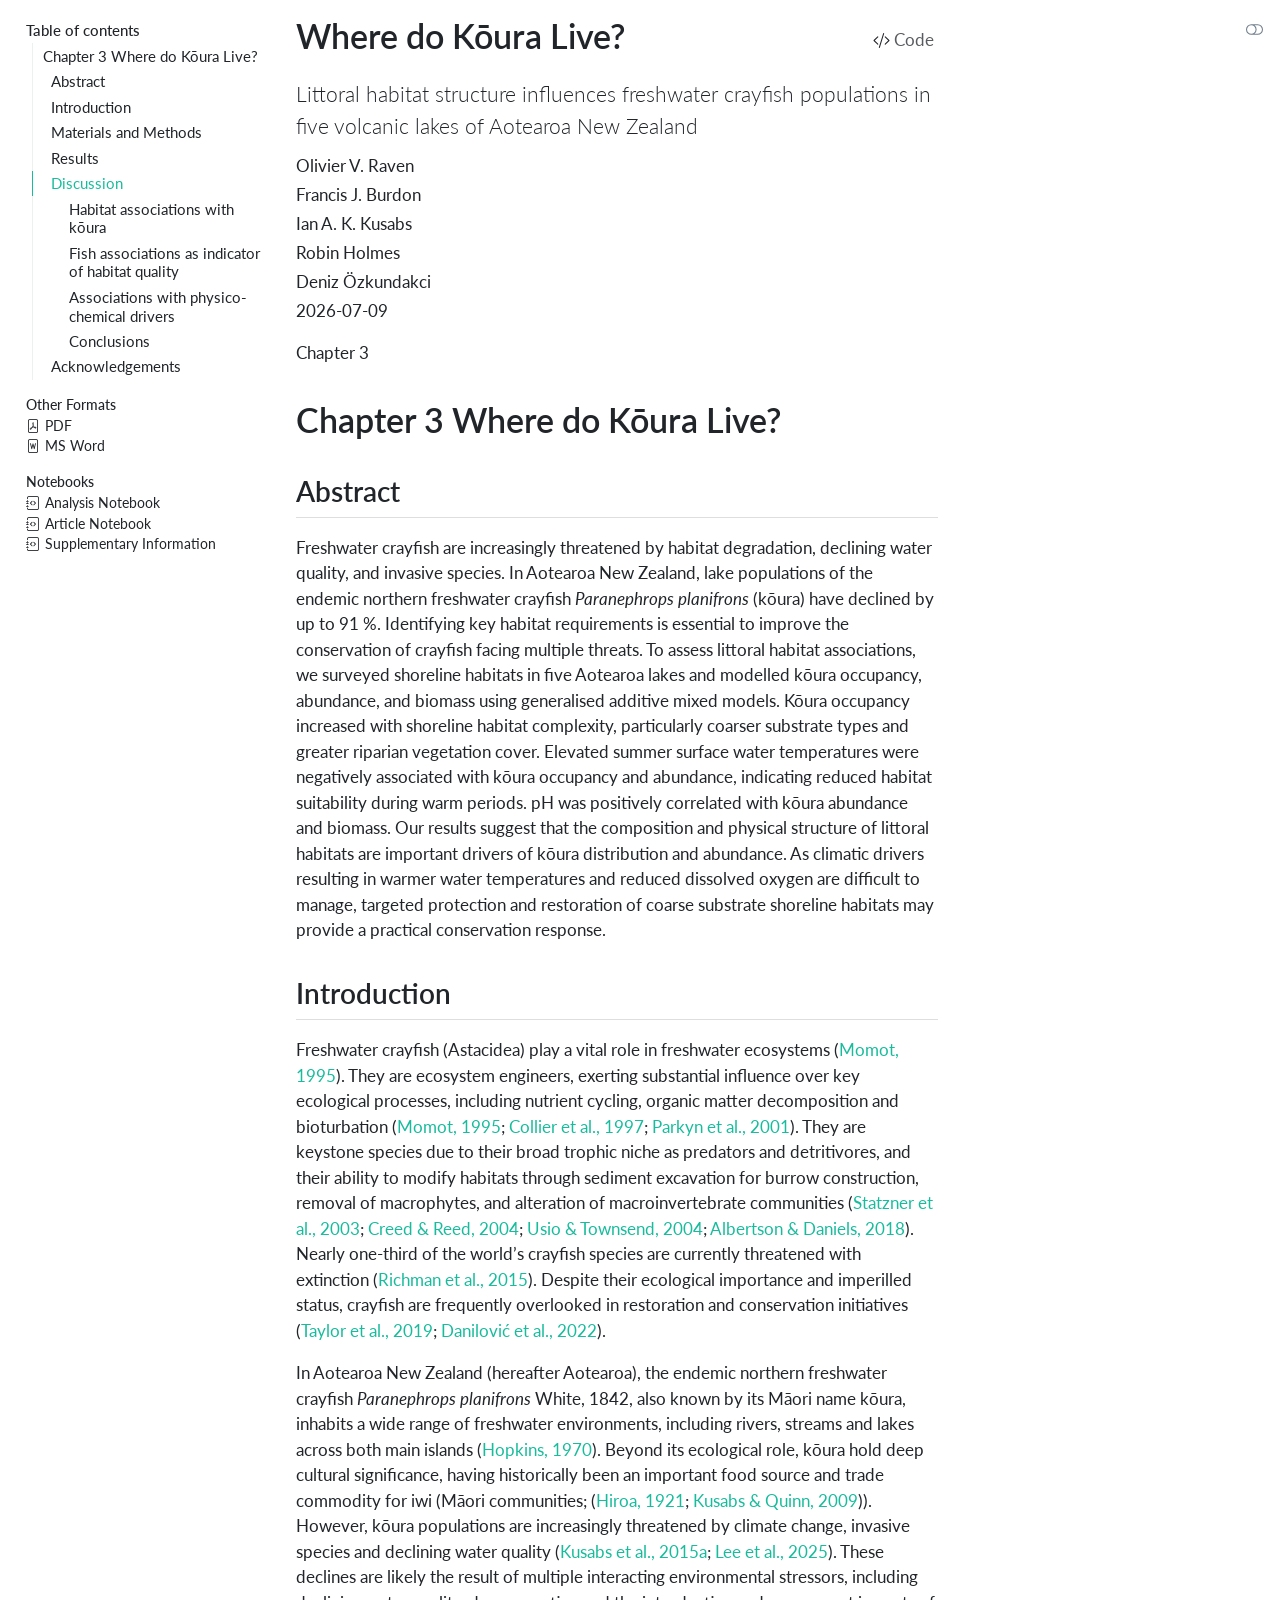
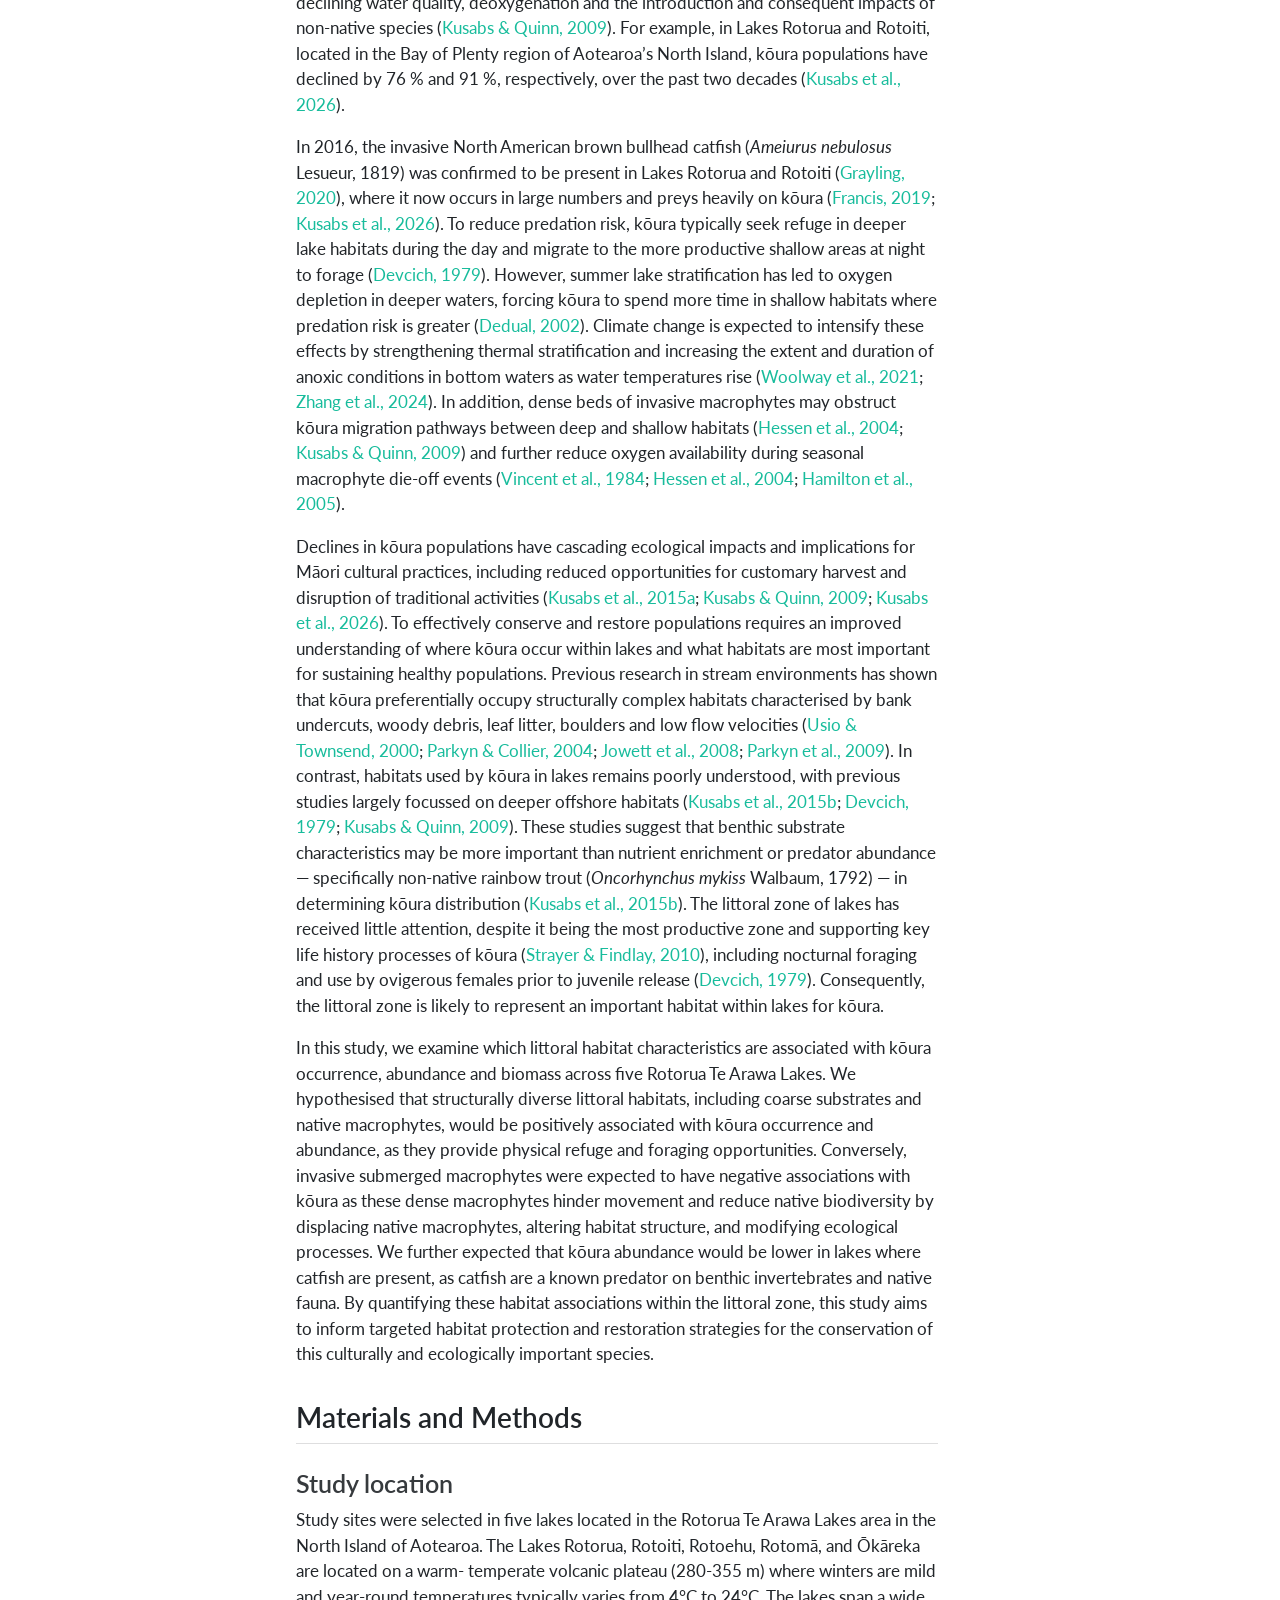
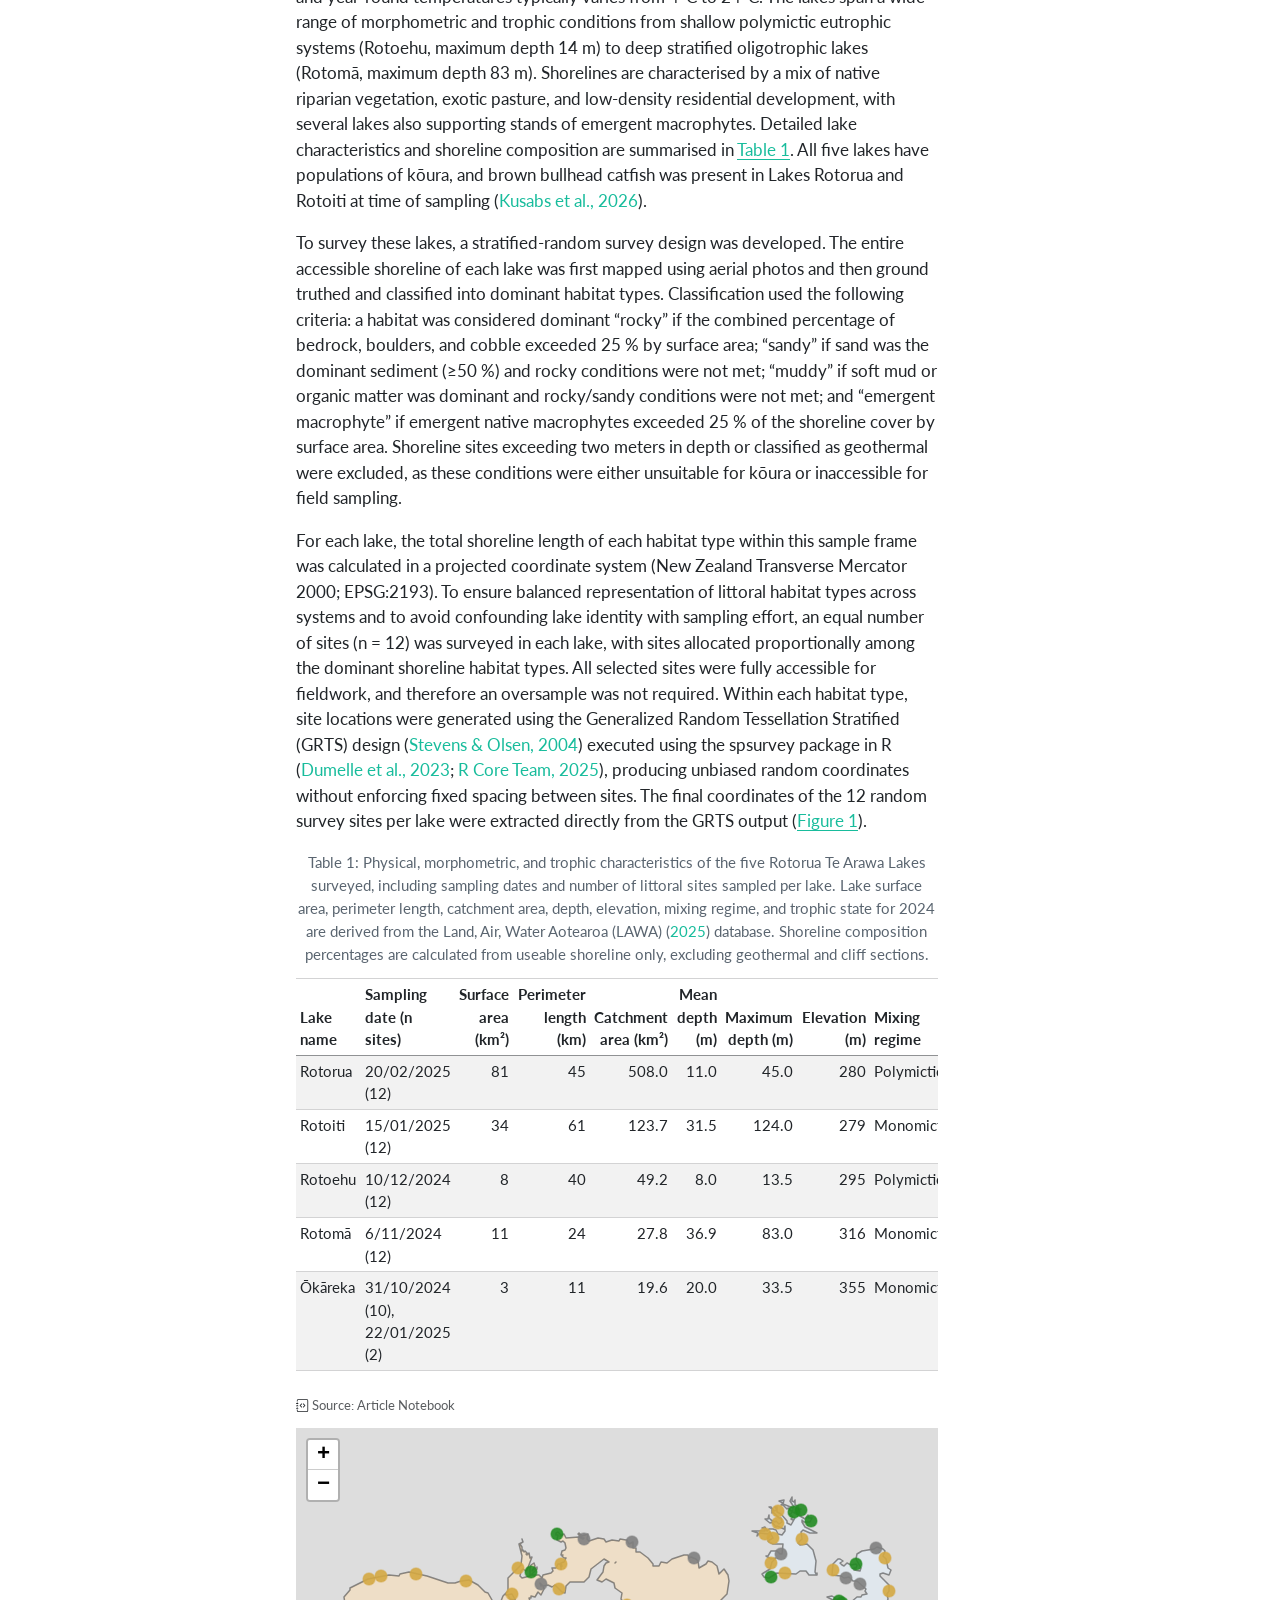
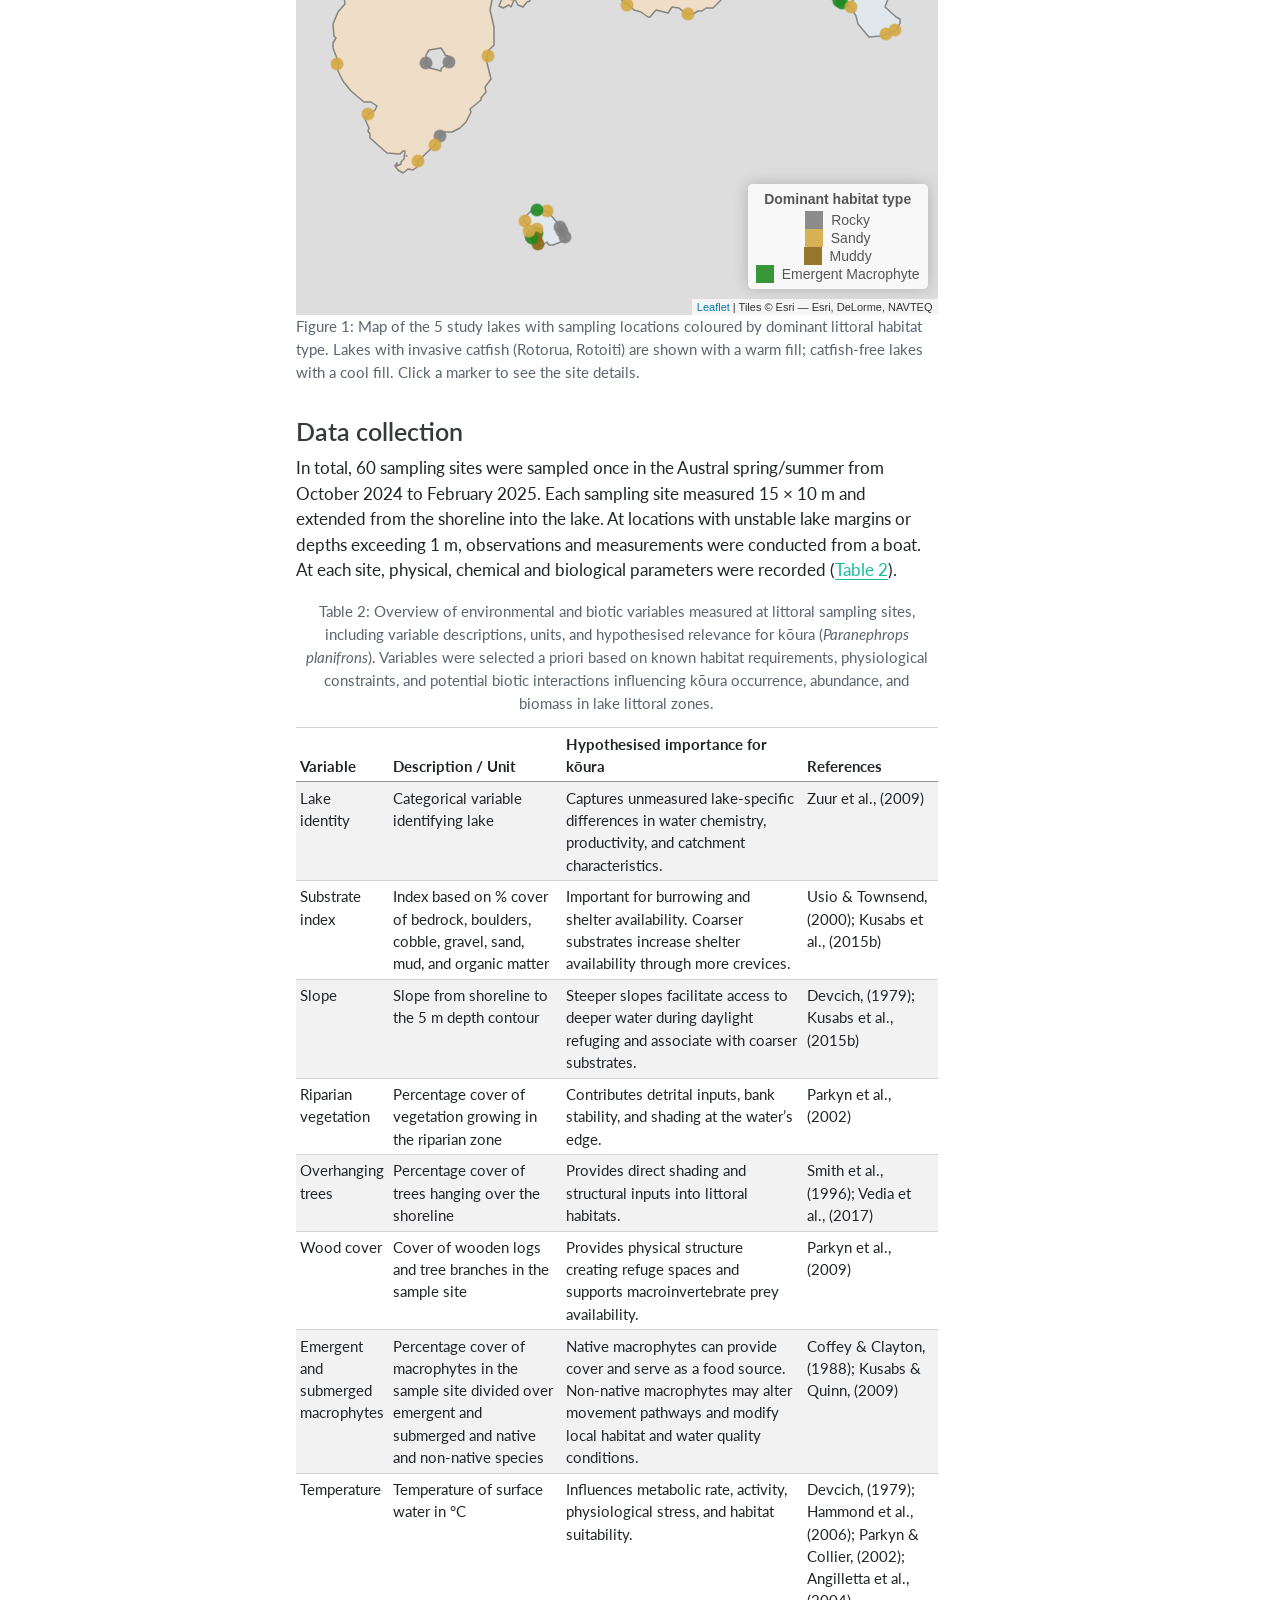
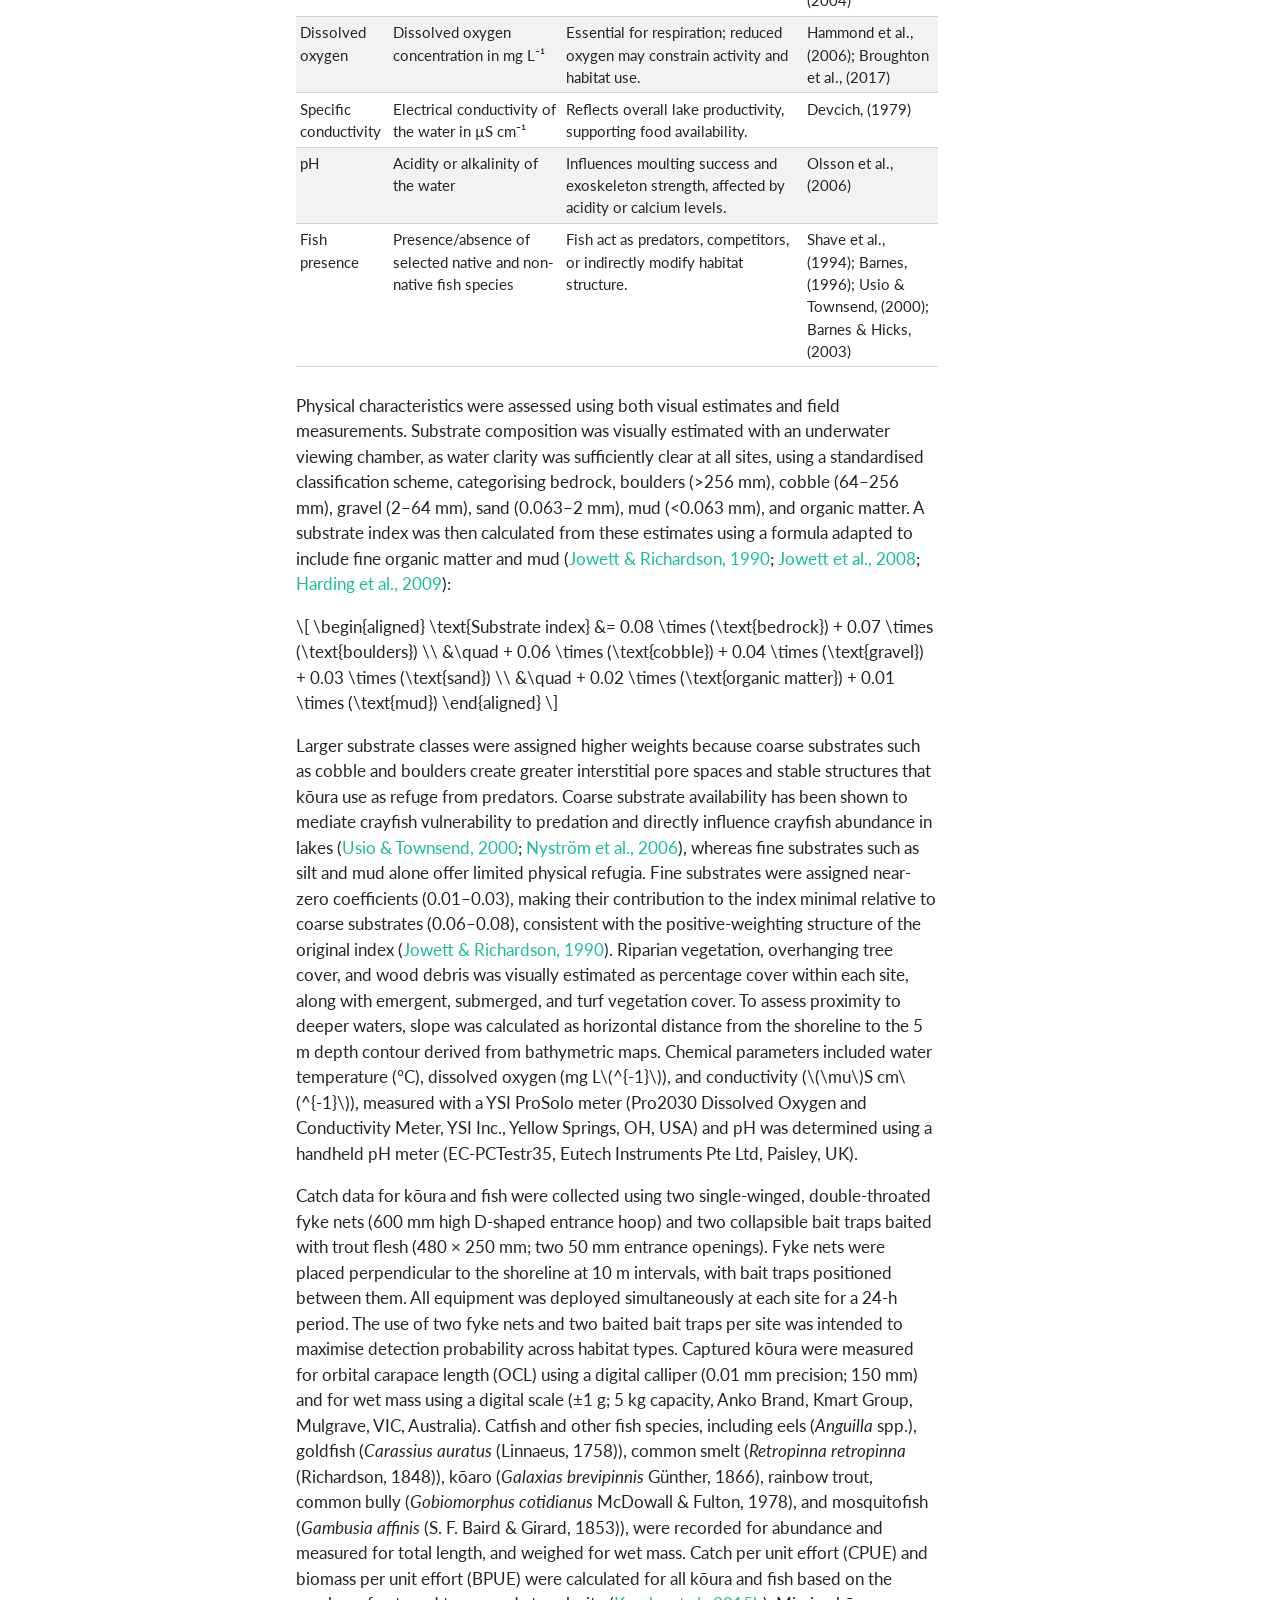
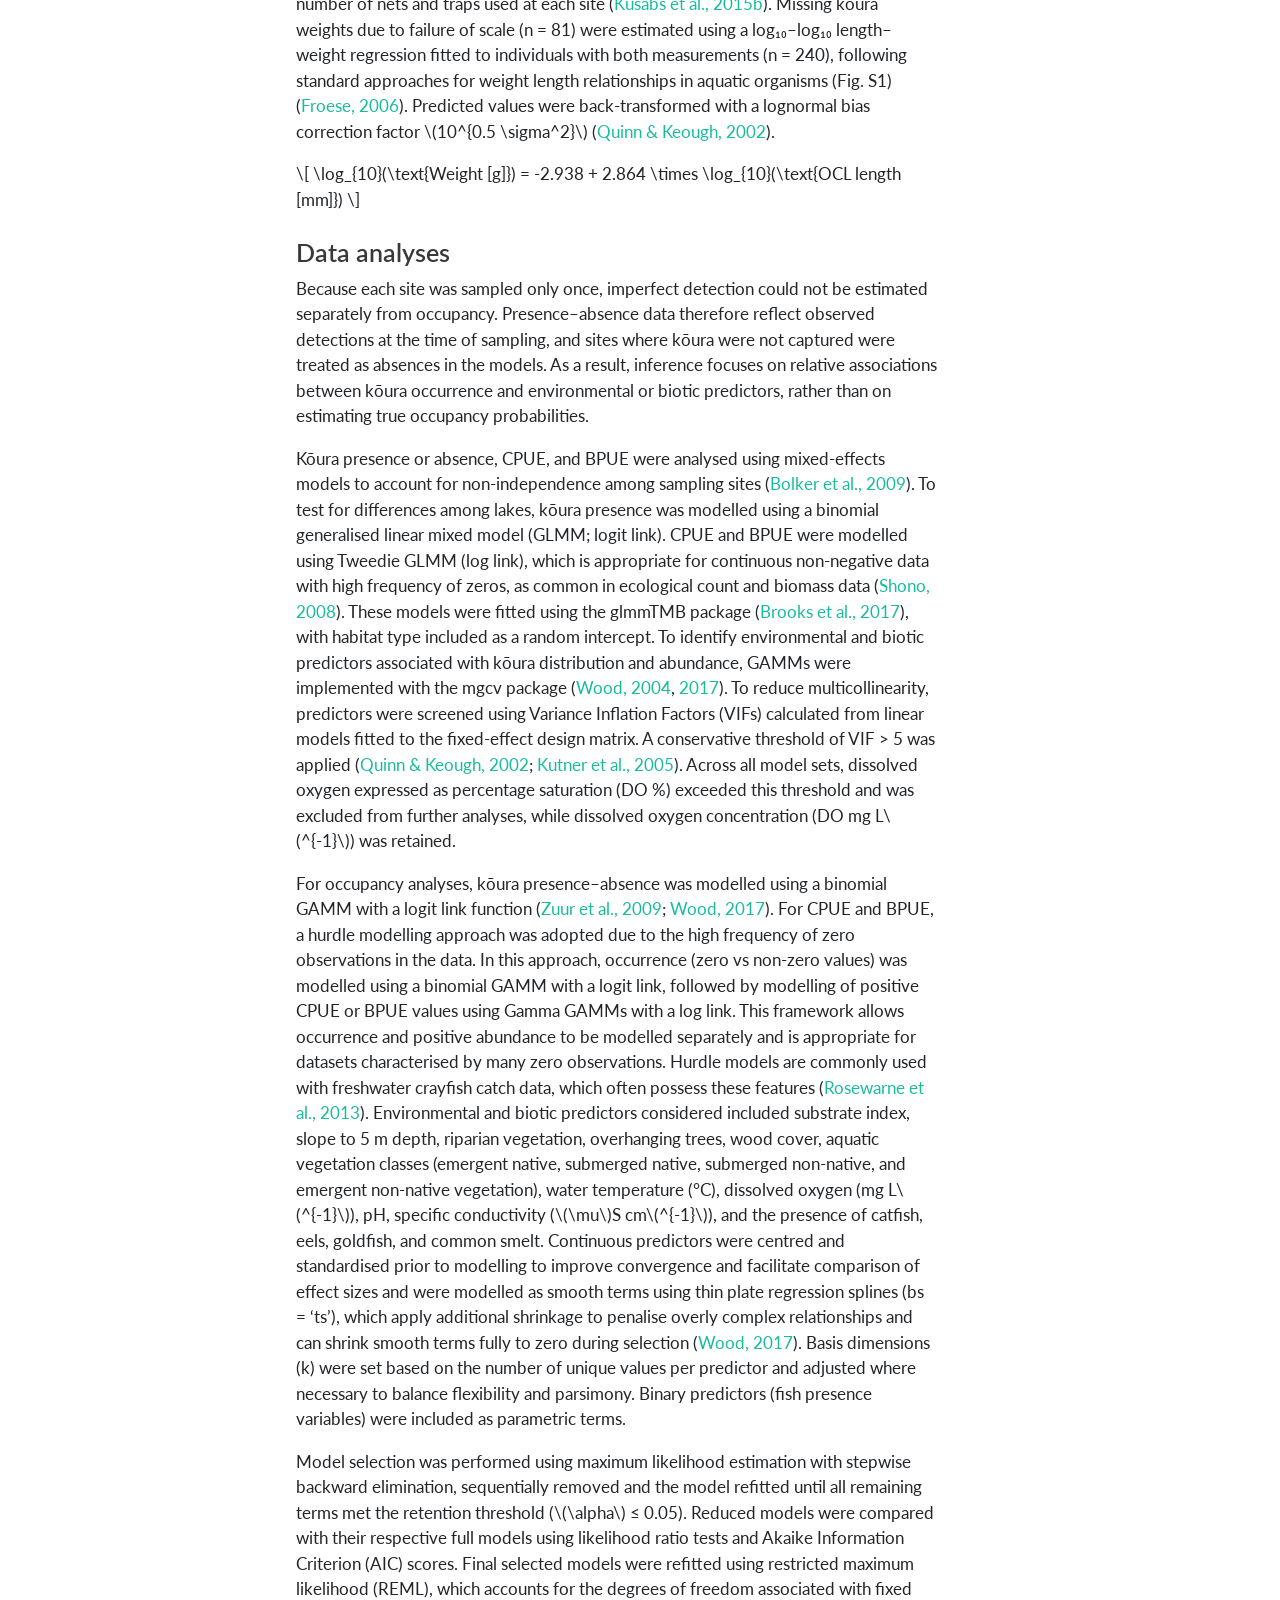
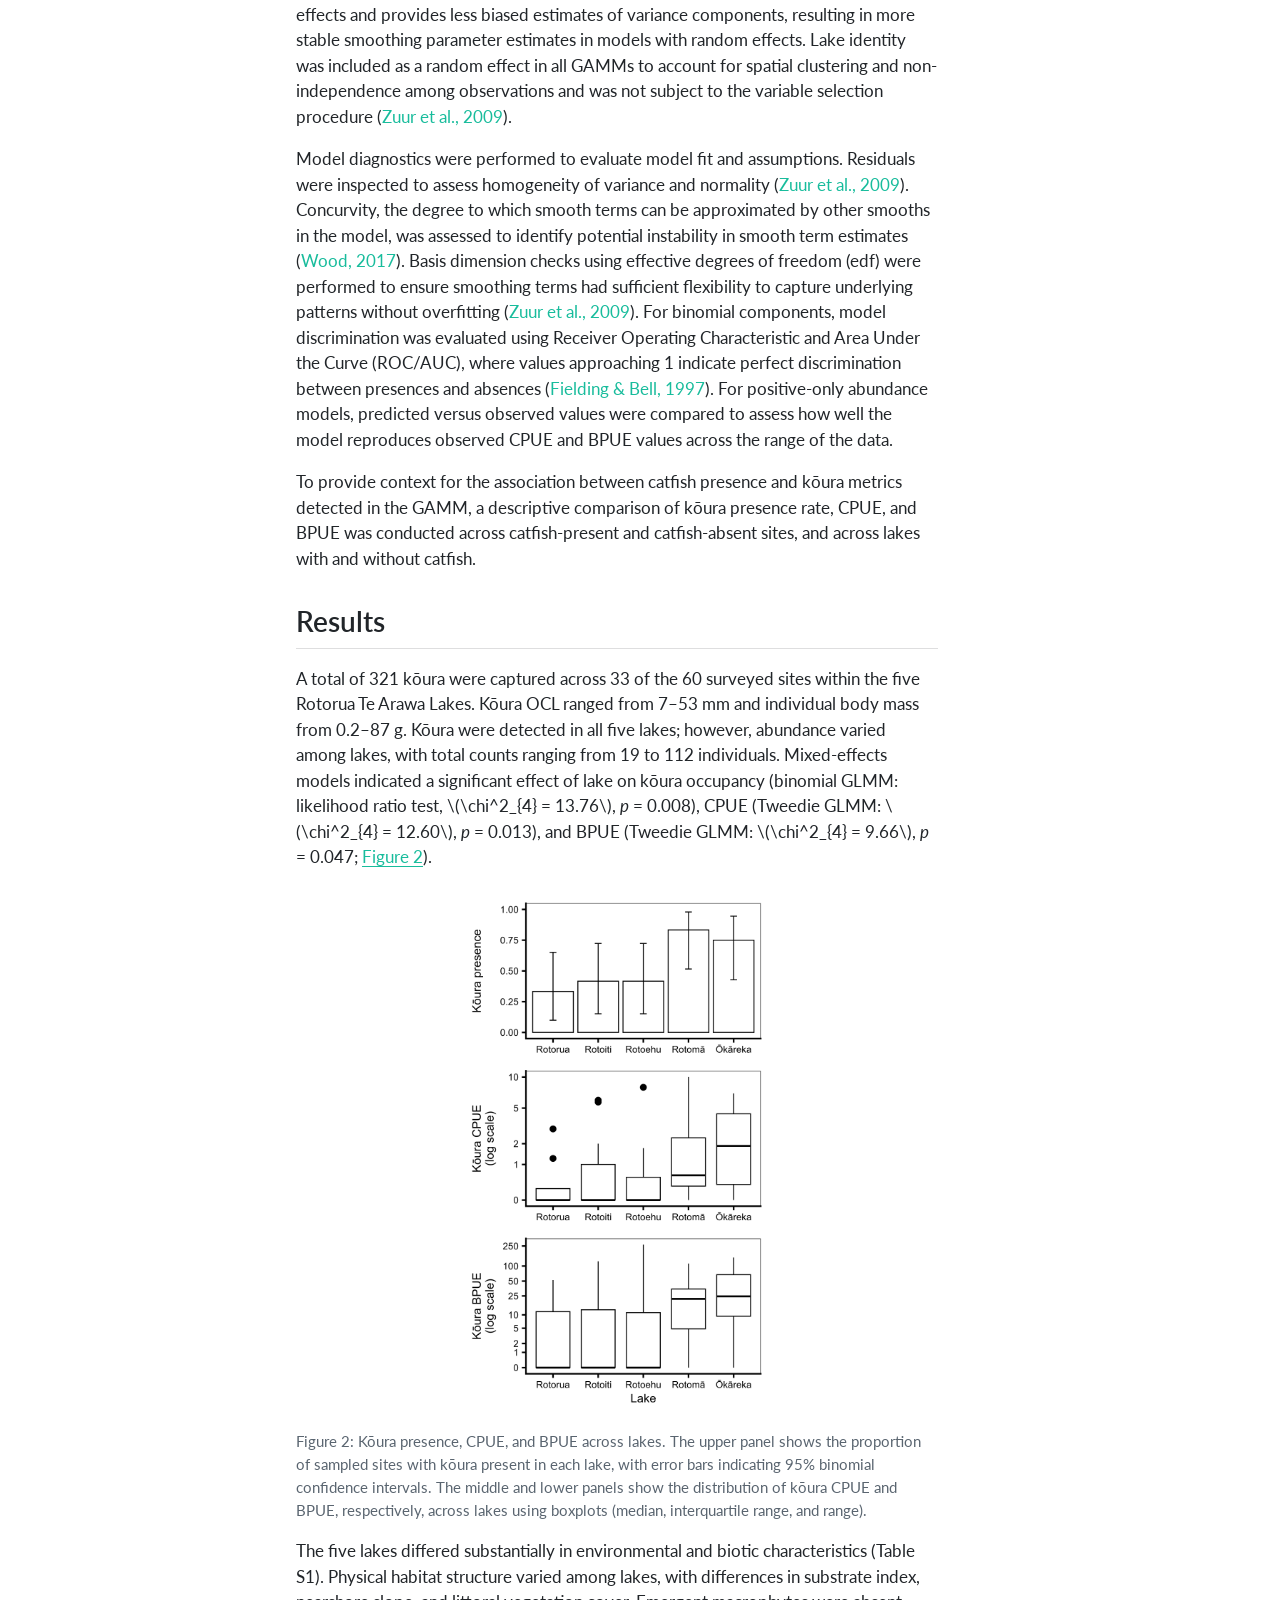
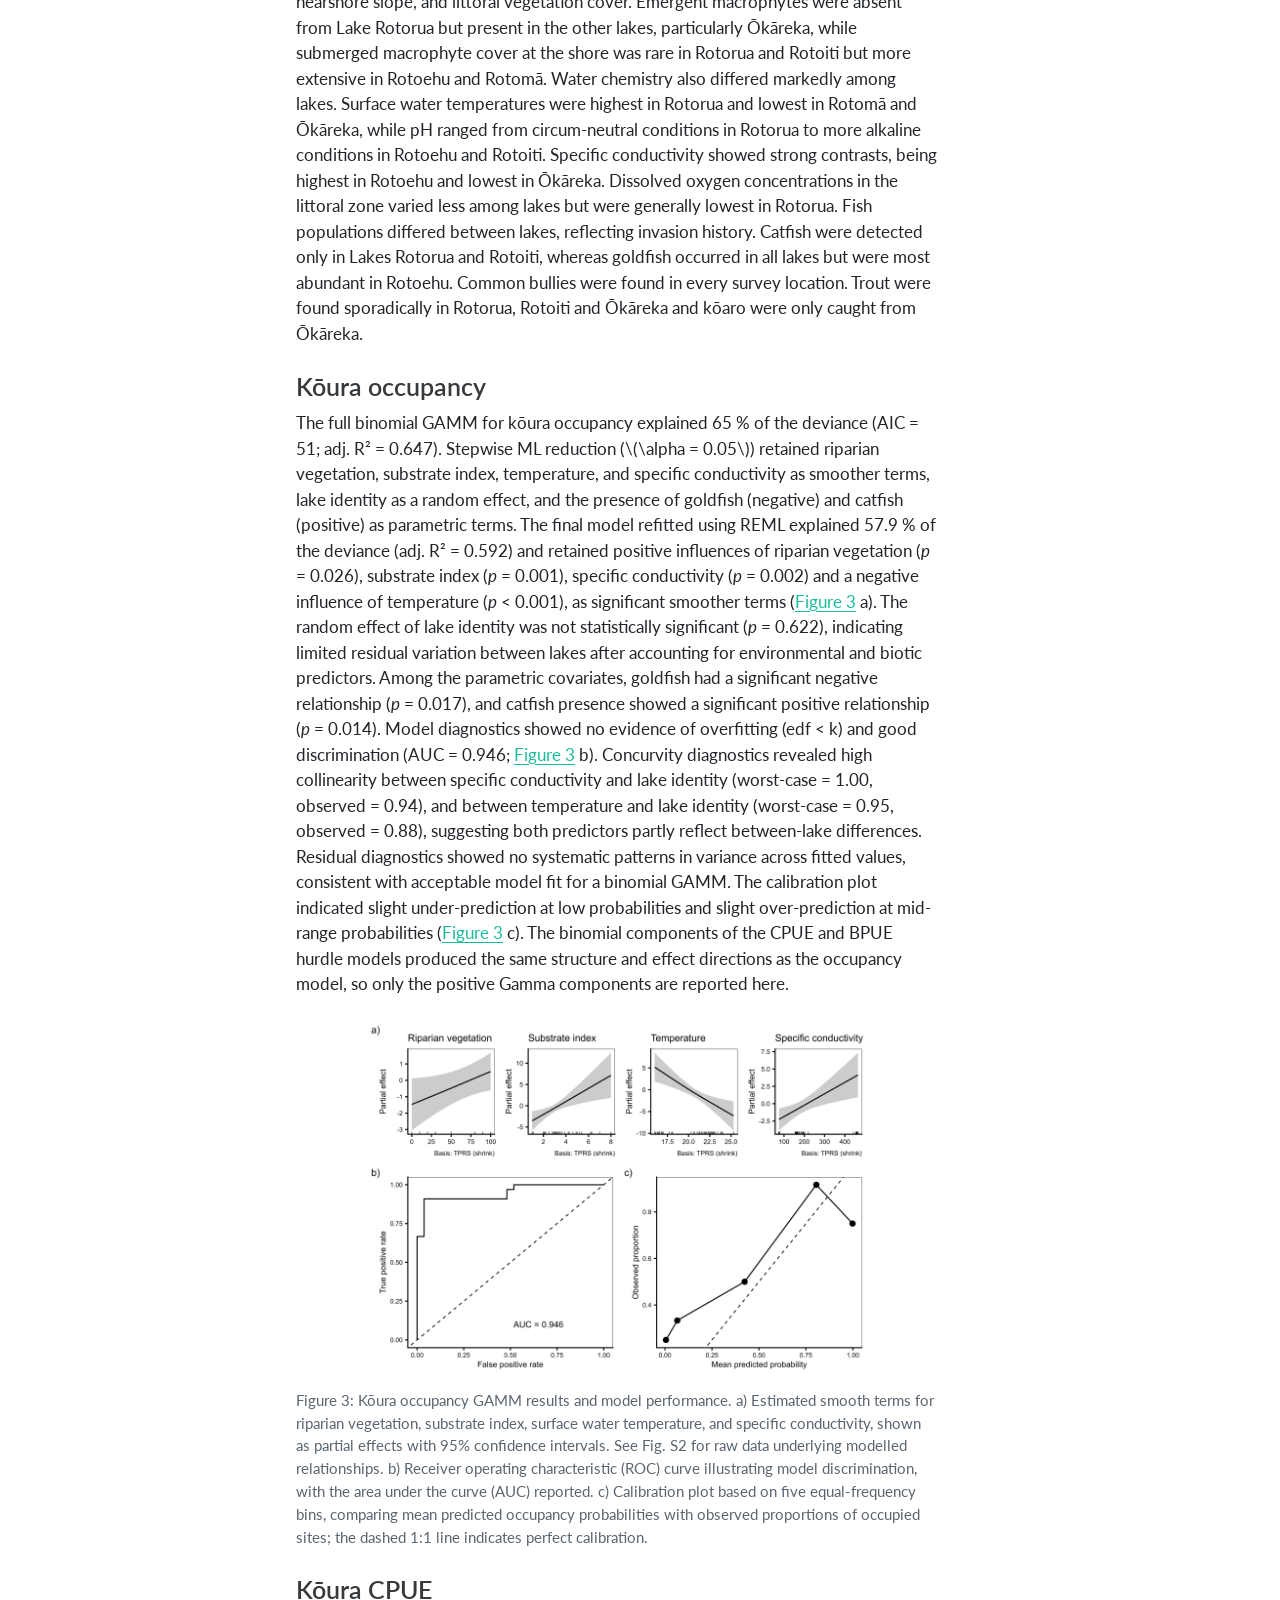
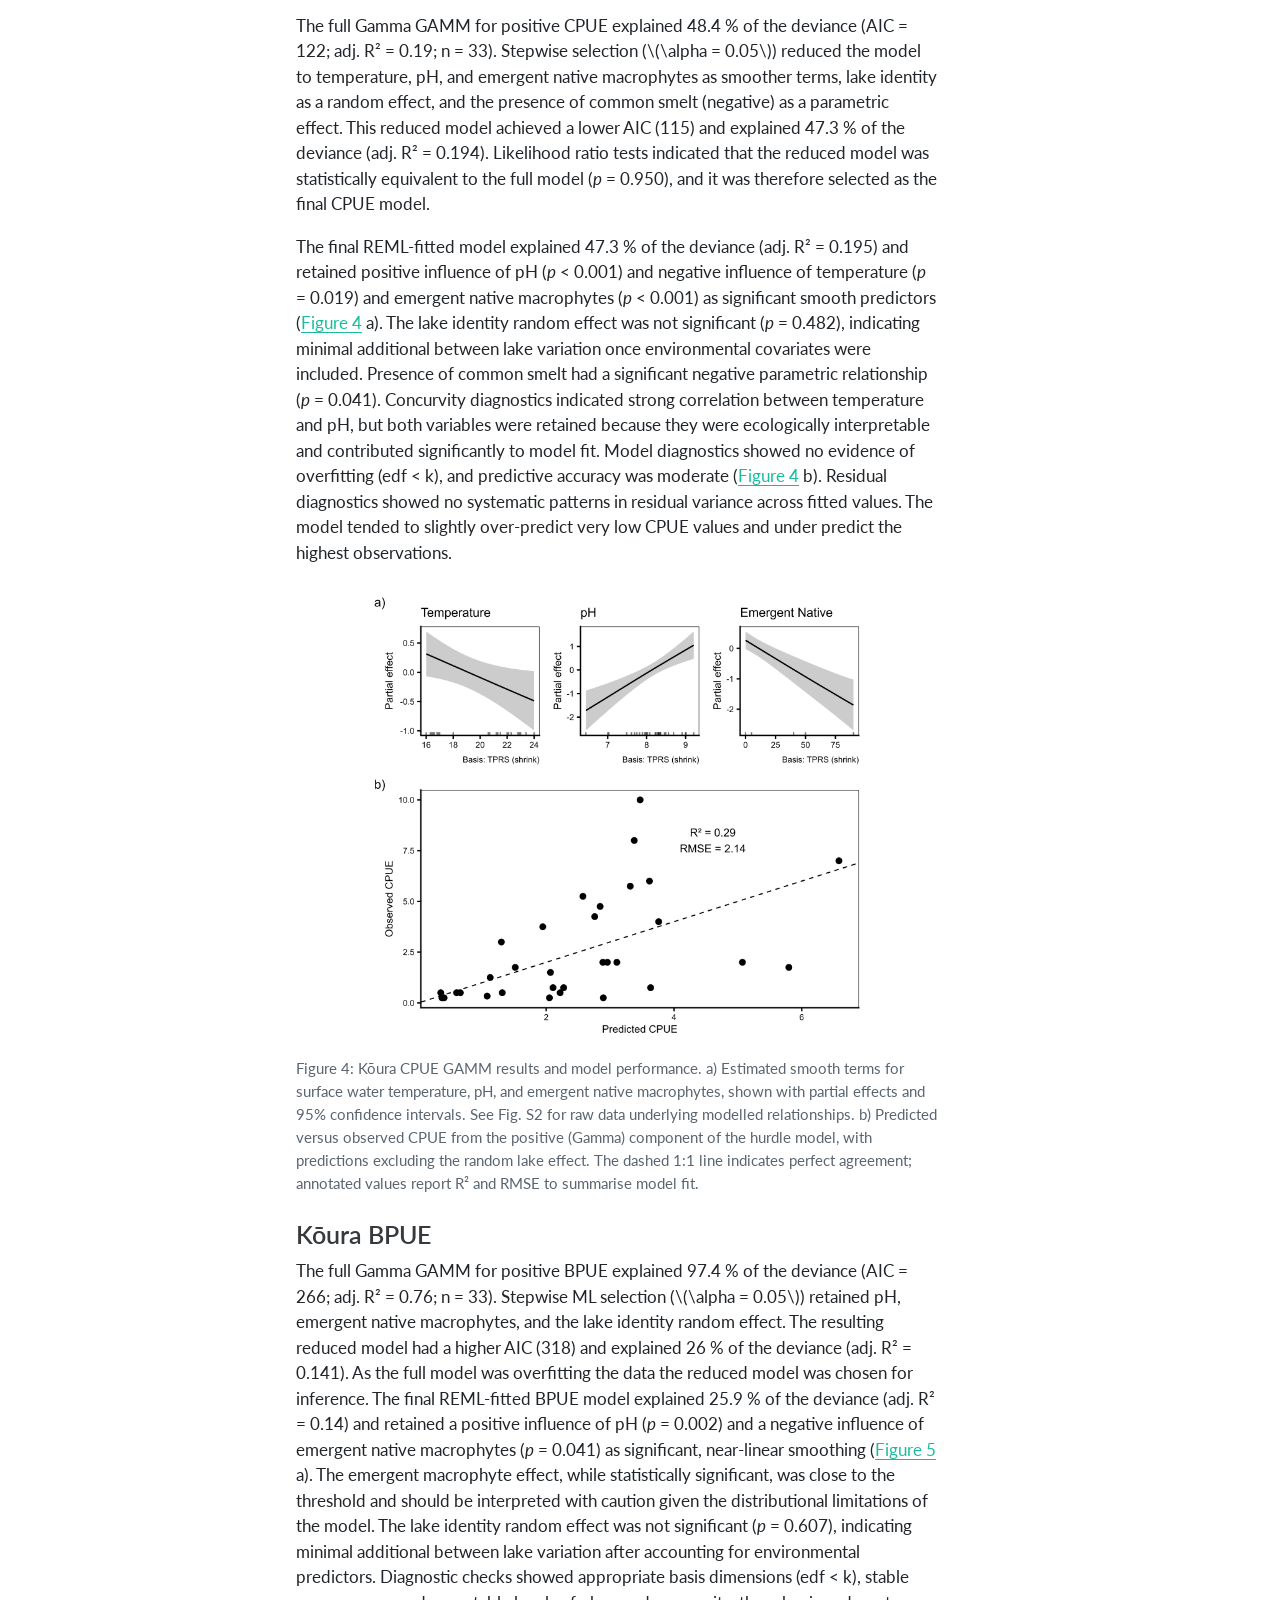
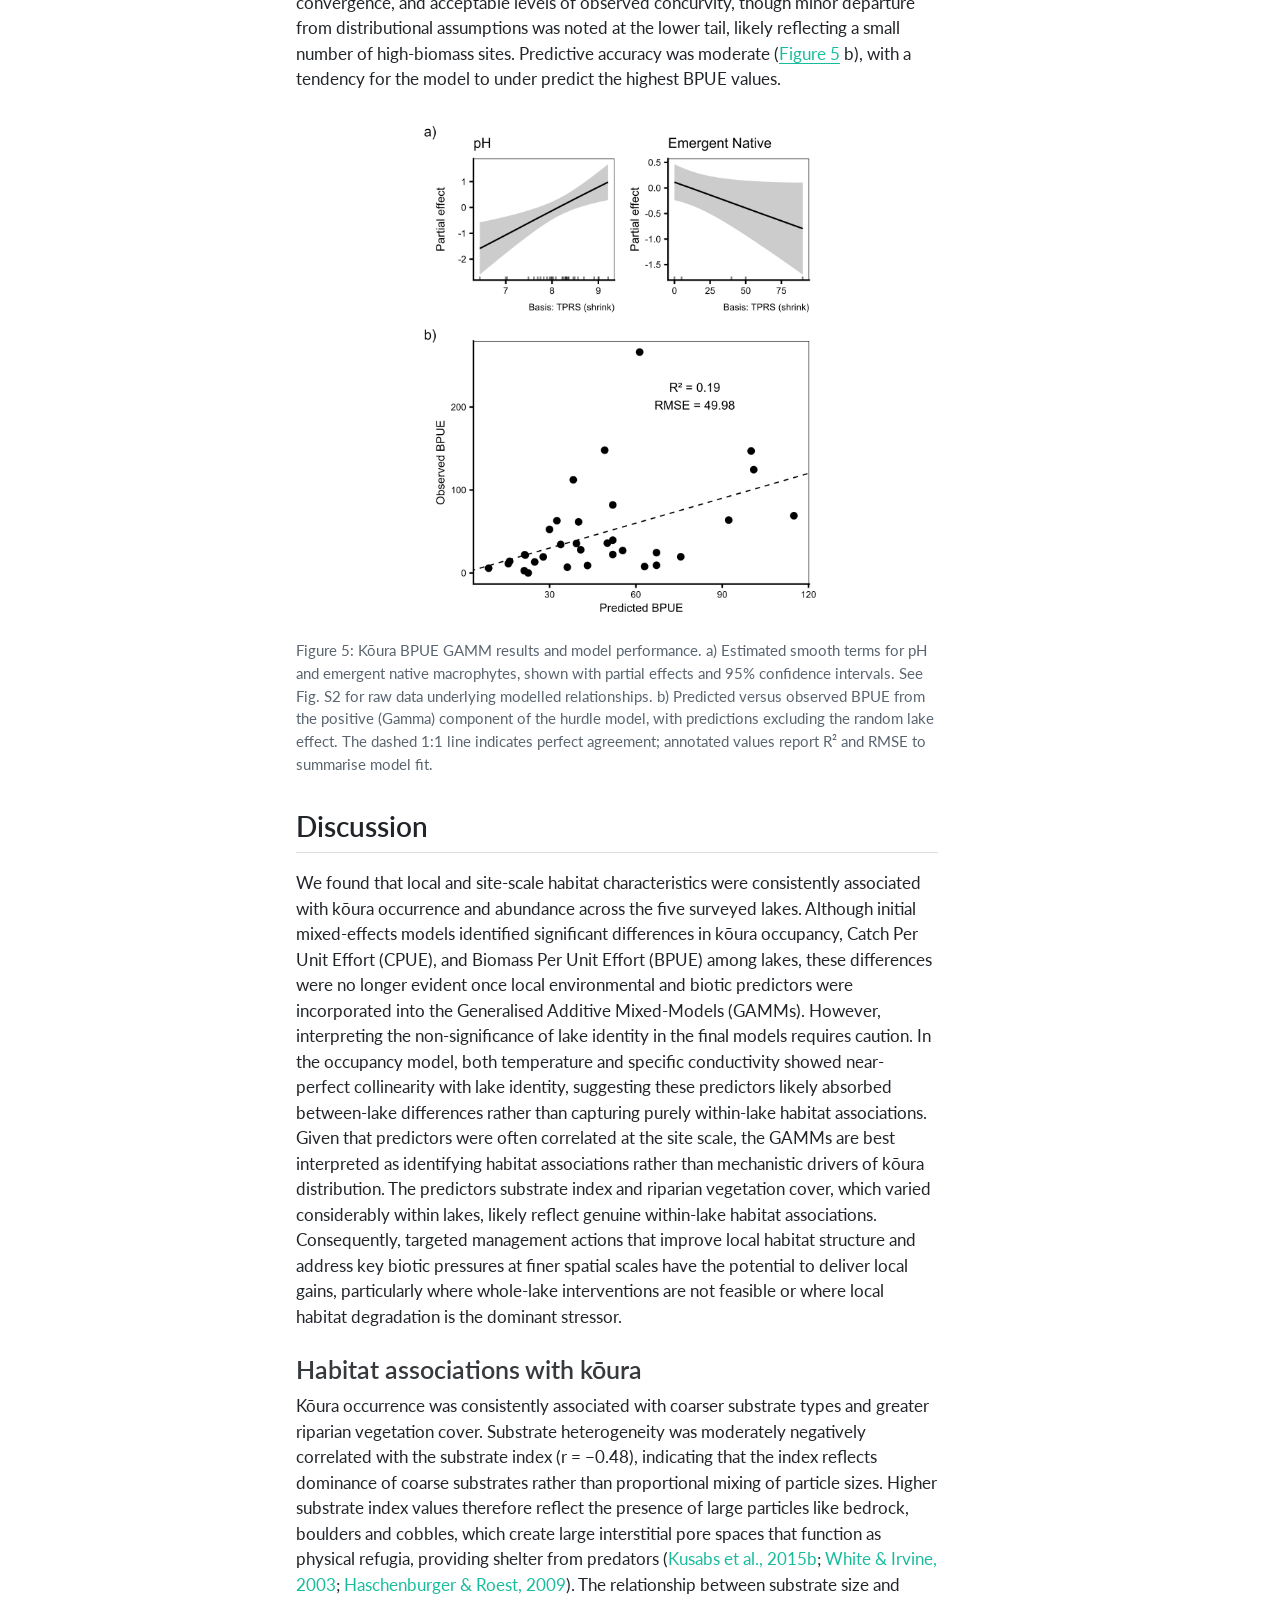
==== commit a0d837c5: "rerenderd with small updates" ====
--- a/docs/index.html
+++ b/docs/index.html
@@ -477,6 +477,7 @@
 </header>
 
 
+<p><span class="ch-eyebrow">Chapter 3</span></p>
 <section id="chapter-3-where-do-kōura-live" class="level1 unnumbered">
 <h1 class="unnumbered">Chapter 3 Where do Kōura Live?</h1>
 <section id="abstract" class="level2 unnumbered">
@@ -1754,371 +1755,386 @@
 <span id="cb1-147"><a href="#cb1-147" aria-hidden="true" tabindex="-1"></a>:::</span>
 <span id="cb1-148"><a href="#cb1-148" aria-hidden="true" tabindex="-1"></a></span>
 <span id="cb1-149"><a href="#cb1-149" aria-hidden="true" tabindex="-1"></a>::: {.content-visible when-format="html"}</span>
-<span id="cb1-150"><a href="#cb1-150" aria-hidden="true" tabindex="-1"></a><span class="fu"># Chapter 3 Where do Kōura Live? {.unnumbered}</span></span>
-<span id="cb1-151"><a href="#cb1-151" aria-hidden="true" tabindex="-1"></a>:::</span>
-<span id="cb1-152"><a href="#cb1-152" aria-hidden="true" tabindex="-1"></a></span>
-<span id="cb1-155"><a href="#cb1-155" aria-hidden="true" tabindex="-1"></a><span class="in">```{r}</span></span>
-<span id="cb1-156"><a href="#cb1-156" aria-hidden="true" tabindex="-1"></a><span class="co">#| label: start-ch3</span></span>
-<span id="cb1-157"><a href="#cb1-157" aria-hidden="true" tabindex="-1"></a><span class="co">#| include: false</span></span>
-<span id="cb1-158"><a href="#cb1-158" aria-hidden="true" tabindex="-1"></a></span>
-<span id="cb1-159"><a href="#cb1-159" aria-hidden="true" tabindex="-1"></a>chapter_dir <span class="ot">&lt;-</span> <span class="fu">normalizePath</span>(<span class="fu">file.path</span>(<span class="fu">dirname</span>(knitr<span class="sc">::</span><span class="fu">current_input</span>(<span class="at">dir =</span> <span class="cn">TRUE</span>)), <span class="st">"03_koura_shoreline_habitats"</span>))</span>
-<span id="cb1-160"><a href="#cb1-160" aria-hidden="true" tabindex="-1"></a><span class="cf">if</span> (<span class="sc">!</span><span class="fu">dir.exists</span>(chapter_dir)) chapter_dir <span class="ot">&lt;-</span> <span class="fu">normalizePath</span>(<span class="fu">dirname</span>(knitr<span class="sc">::</span><span class="fu">current_input</span>(<span class="at">dir =</span> <span class="cn">TRUE</span>)))</span>
-<span id="cb1-161"><a href="#cb1-161" aria-hidden="true" tabindex="-1"></a>fig_labels <span class="ot">&lt;-</span> <span class="fu">c</span>(<span class="st">"fig-koura-by-lake"</span>, <span class="st">"fig-occupancy-model"</span>, <span class="st">"fig-cpue-hurdle"</span>,</span>
-<span id="cb1-162"><a href="#cb1-162" aria-hidden="true" tabindex="-1"></a>                 <span class="st">"fig-bpue-hurdle"</span>, <span class="st">"fig-length-weight-ch3"</span>, <span class="st">"fig-raw-data-all-predictors"</span>)</span>
-<span id="cb1-163"><a href="#cb1-163" aria-hidden="true" tabindex="-1"></a>out_dir <span class="ot">&lt;-</span> <span class="fu">file.path</span>(chapter_dir, <span class="st">"outputs"</span>)</span>
-<span id="cb1-164"><a href="#cb1-164" aria-hidden="true" tabindex="-1"></a><span class="fu">dir.create</span>(out_dir, <span class="at">showWarnings =</span> <span class="cn">FALSE</span>, <span class="at">recursive =</span> <span class="cn">TRUE</span>)</span>
-<span id="cb1-165"><a href="#cb1-165" aria-hidden="true" tabindex="-1"></a></span>
-<span id="cb1-166"><a href="#cb1-166" aria-hidden="true" tabindex="-1"></a>parent_knit_env <span class="ot">&lt;-</span> knitr<span class="sc">::</span><span class="fu">knit_global</span>()</span>
-<span id="cb1-167"><a href="#cb1-167" aria-hidden="true" tabindex="-1"></a></span>
-<span id="cb1-168"><a href="#cb1-168" aria-hidden="true" tabindex="-1"></a>qmd_lines <span class="ot">&lt;-</span> <span class="fu">readLines</span>(<span class="fu">file.path</span>(chapter_dir, <span class="st">"analysis.qmd"</span>), <span class="at">warn =</span> <span class="cn">FALSE</span>)</span>
-<span id="cb1-169"><a href="#cb1-169" aria-hidden="true" tabindex="-1"></a>in_r_chunk <span class="ot">&lt;-</span> <span class="cn">FALSE</span></span>
-<span id="cb1-170"><a href="#cb1-170" aria-hidden="true" tabindex="-1"></a>r_lines <span class="ot">&lt;-</span> <span class="fu">character</span>(<span class="dv">0</span>)</span>
-<span id="cb1-171"><a href="#cb1-171" aria-hidden="true" tabindex="-1"></a><span class="cf">for</span> (ln <span class="cf">in</span> qmd_lines) {</span>
-<span id="cb1-172"><a href="#cb1-172" aria-hidden="true" tabindex="-1"></a>  <span class="cf">if</span> (<span class="fu">grepl</span>(<span class="st">"^```</span><span class="sc">\\</span><span class="st">{[rR]"</span>, ln)) { in_r_chunk <span class="ot">&lt;-</span> <span class="cn">TRUE</span>; <span class="cf">next</span> }</span>
-<span id="cb1-173"><a href="#cb1-173" aria-hidden="true" tabindex="-1"></a>  <span class="cf">if</span> (<span class="fu">grepl</span>(<span class="st">"^```"</span>, ln) <span class="sc">&amp;&amp;</span> in_r_chunk) { in_r_chunk <span class="ot">&lt;-</span> <span class="cn">FALSE</span>; <span class="cf">next</span> }</span>
-<span id="cb1-174"><a href="#cb1-174" aria-hidden="true" tabindex="-1"></a>  <span class="cf">if</span> (in_r_chunk) r_lines <span class="ot">&lt;-</span> <span class="fu">c</span>(r_lines, ln)</span>
-<span id="cb1-175"><a href="#cb1-175" aria-hidden="true" tabindex="-1"></a>}</span>
-<span id="cb1-176"><a href="#cb1-176" aria-hidden="true" tabindex="-1"></a>r_lines <span class="ot">&lt;-</span> <span class="fu">c</span>(</span>
-<span id="cb1-177"><a href="#cb1-177" aria-hidden="true" tabindex="-1"></a>  <span class="fu">paste0</span>(<span class="st">".chwd &lt;- setwd("</span>, <span class="fu">deparse</span>(chapter_dir), <span class="st">")"</span>),</span>
-<span id="cb1-178"><a href="#cb1-178" aria-hidden="true" tabindex="-1"></a>  r_lines,</span>
-<span id="cb1-179"><a href="#cb1-179" aria-hidden="true" tabindex="-1"></a>  <span class="st">"setwd(.chwd)"</span>, <span class="st">"rm(.chwd)"</span></span>
-<span id="cb1-180"><a href="#cb1-180" aria-hidden="true" tabindex="-1"></a>)</span>
-<span id="cb1-181"><a href="#cb1-181" aria-hidden="true" tabindex="-1"></a>tmp_r <span class="ot">&lt;-</span> <span class="fu">file.path</span>(chapter_dir, <span class="st">".analysis_tmp.R"</span>)</span>
-<span id="cb1-182"><a href="#cb1-182" aria-hidden="true" tabindex="-1"></a><span class="fu">writeLines</span>(r_lines, tmp_r)</span>
-<span id="cb1-183"><a href="#cb1-183" aria-hidden="true" tabindex="-1"></a><span class="fu">eval</span>(<span class="fu">parse</span>(<span class="at">file =</span> tmp_r, <span class="at">encoding =</span> <span class="st">"UTF-8"</span>))</span>
-<span id="cb1-184"><a href="#cb1-184" aria-hidden="true" tabindex="-1"></a><span class="fu">unlink</span>(tmp_r)</span>
-<span id="cb1-185"><a href="#cb1-185" aria-hidden="true" tabindex="-1"></a>out_dir <span class="ot">&lt;-</span> <span class="fu">file.path</span>(chapter_dir, <span class="st">"outputs"</span>)</span>
-<span id="cb1-186"><a href="#cb1-186" aria-hidden="true" tabindex="-1"></a>ch3_out_dir <span class="ot">&lt;-</span> out_dir</span>
-<span id="cb1-187"><a href="#cb1-187" aria-hidden="true" tabindex="-1"></a></span>
-<span id="cb1-188"><a href="#cb1-188" aria-hidden="true" tabindex="-1"></a><span class="cf">if</span> (<span class="sc">!</span><span class="fu">all</span>(<span class="fu">file.exists</span>(<span class="fu">file.path</span>(out_dir, <span class="fu">paste0</span>(fig_labels, <span class="st">".png"</span>))))) {</span>
-<span id="cb1-189"><a href="#cb1-189" aria-hidden="true" tabindex="-1"></a>  .old_wd <span class="ot">&lt;-</span> <span class="fu">setwd</span>(chapter_dir)</span>
-<span id="cb1-190"><a href="#cb1-190" aria-hidden="true" tabindex="-1"></a>  knitr<span class="sc">::</span><span class="fu">knit</span>(<span class="fu">file.path</span>(chapter_dir, <span class="st">"analysis.qmd"</span>), <span class="at">output =</span> <span class="fu">tempfile</span>(), <span class="at">quiet =</span> <span class="cn">TRUE</span>, <span class="at">envir =</span> parent_knit_env)</span>
-<span id="cb1-191"><a href="#cb1-191" aria-hidden="true" tabindex="-1"></a>  <span class="fu">setwd</span>(.old_wd)</span>
-<span id="cb1-192"><a href="#cb1-192" aria-hidden="true" tabindex="-1"></a>  <span class="cf">for</span> (lbl <span class="cf">in</span> fig_labels) {</span>
-<span id="cb1-193"><a href="#cb1-193" aria-hidden="true" tabindex="-1"></a>    src <span class="ot">&lt;-</span> knitr<span class="sc">::</span><span class="fu">fig_chunk</span>(lbl, <span class="st">"png"</span>)</span>
-<span id="cb1-194"><a href="#cb1-194" aria-hidden="true" tabindex="-1"></a>    <span class="cf">if</span> (<span class="fu">file.exists</span>(src)) <span class="fu">file.copy</span>(src, <span class="fu">file.path</span>(out_dir, <span class="fu">paste0</span>(lbl, <span class="st">".png"</span>)), <span class="at">overwrite =</span> <span class="cn">TRUE</span>)</span>
-<span id="cb1-195"><a href="#cb1-195" aria-hidden="true" tabindex="-1"></a>  }</span>
-<span id="cb1-196"><a href="#cb1-196" aria-hidden="true" tabindex="-1"></a>}</span>
-<span id="cb1-197"><a href="#cb1-197" aria-hidden="true" tabindex="-1"></a>input_dir <span class="ot">&lt;-</span> <span class="fu">normalizePath</span>(<span class="fu">dirname</span>(knitr<span class="sc">::</span><span class="fu">current_input</span>(<span class="at">dir =</span> <span class="cn">TRUE</span>)))</span>
-<span id="cb1-198"><a href="#cb1-198" aria-hidden="true" tabindex="-1"></a><span class="cf">if</span> (input_dir <span class="sc">!=</span> chapter_dir) {</span>
-<span id="cb1-199"><a href="#cb1-199" aria-hidden="true" tabindex="-1"></a>  thesis_out <span class="ot">&lt;-</span> <span class="fu">file.path</span>(input_dir, <span class="st">"outputs"</span>)</span>
-<span id="cb1-200"><a href="#cb1-200" aria-hidden="true" tabindex="-1"></a>  <span class="fu">dir.create</span>(thesis_out, <span class="at">showWarnings =</span> <span class="cn">FALSE</span>, <span class="at">recursive =</span> <span class="cn">TRUE</span>)</span>
-<span id="cb1-201"><a href="#cb1-201" aria-hidden="true" tabindex="-1"></a>  <span class="fu">file.copy</span>(<span class="fu">list.files</span>(out_dir, <span class="at">full.names =</span> <span class="cn">TRUE</span>, <span class="at">pattern =</span> <span class="st">"</span><span class="sc">\\</span><span class="st">.(png|jpg)$"</span>), thesis_out, <span class="at">overwrite =</span> <span class="cn">TRUE</span>)</span>
-<span id="cb1-202"><a href="#cb1-202" aria-hidden="true" tabindex="-1"></a>}</span>
-<span id="cb1-203"><a href="#cb1-203" aria-hidden="true" tabindex="-1"></a>knitr<span class="sc">::</span>opts_knit<span class="sc">$</span><span class="fu">set</span>(<span class="at">root.dir =</span> chapter_dir)</span>
-<span id="cb1-204"><a href="#cb1-204" aria-hidden="true" tabindex="-1"></a><span class="in">```</span></span>
-<span id="cb1-205"><a href="#cb1-205" aria-hidden="true" tabindex="-1"></a></span>
-<span id="cb1-206"><a href="#cb1-206" aria-hidden="true" tabindex="-1"></a><span class="fu">## Abstract {.unnumbered}</span></span>
-<span id="cb1-207"><a href="#cb1-207" aria-hidden="true" tabindex="-1"></a>Freshwater crayfish are increasingly threatened by habitat degradation, declining water quality, and invasive species. In Aotearoa New Zealand, lake populations of the endemic northern freshwater crayfish *Paranephrops planifrons* (kōura) have declined by up to 91 %. Identifying key habitat requirements is essential to improve the conservation of crayfish facing multiple threats. To assess littoral habitat associations, we surveyed shoreline habitats in five Aotearoa lakes and modelled kōura occupancy, abundance, and biomass using generalised additive mixed models. Kōura occupancy increased with shoreline habitat complexity, particularly coarser substrate types and greater riparian vegetation cover. Elevated summer surface water temperatures were negatively associated with kōura occupancy and abundance, indicating reduced habitat suitability during warm periods. pH was positively correlated with kōura abundance and biomass. Our results suggest that the composition and physical structure of littoral habitats are important drivers of kōura distribution and abundance. As climatic drivers resulting in warmer water temperatures and reduced dissolved oxygen are difficult to manage, targeted protection and restoration of coarse substrate shoreline habitats may provide a practical conservation response.</span>
-<span id="cb1-208"><a href="#cb1-208" aria-hidden="true" tabindex="-1"></a></span>
-<span id="cb1-209"><a href="#cb1-209" aria-hidden="true" tabindex="-1"></a><span class="fu">## Introduction</span></span>
-<span id="cb1-210"><a href="#cb1-210" aria-hidden="true" tabindex="-1"></a>Freshwater crayfish (Astacidea) play a vital role in freshwater ecosystems <span class="co">[</span><span class="ot">@Momot1995</span><span class="co">]</span>. They are ecosystem engineers, exerting substantial influence over key ecological processes, including nutrient cycling, organic matter decomposition and bioturbation <span class="co">[</span><span class="ot">@Momot1995; @Collier1997; @Parkyn2001</span><span class="co">]</span>. They are keystone species due to their broad trophic niche as predators and detritivores, and their ability to modify habitats through sediment excavation for burrow construction, removal of macrophytes, and alteration of macroinvertebrate communities <span class="co">[</span><span class="ot">@Statzner2003; @Creed2004; @Usio2004; @Albertson2018</span><span class="co">]</span>. Nearly one-third of the world’s crayfish species are currently threatened with extinction <span class="co">[</span><span class="ot">@Richman2015</span><span class="co">]</span>. Despite their ecological importance and imperilled status, crayfish are frequently overlooked in restoration and conservation initiatives <span class="co">[</span><span class="ot">@Taylor2019; @Danilovic2022</span><span class="co">]</span>.</span>
-<span id="cb1-211"><a href="#cb1-211" aria-hidden="true" tabindex="-1"></a></span>
-<span id="cb1-212"><a href="#cb1-212" aria-hidden="true" tabindex="-1"></a>In Aotearoa New Zealand (hereafter Aotearoa), the endemic northern freshwater crayfish *Paranephrops planifrons* White, 1842, also known by its Māori name kōura, inhabits a wide range of freshwater environments, including rivers, streams and lakes across both main islands <span class="co">[</span><span class="ot">@Hopkins1970</span><span class="co">]</span>. Beyond its ecological role, kōura hold deep cultural significance, having historically been an important food source and trade commodity for iwi (Māori communities; <span class="co">[</span><span class="ot">@Hiroa1921; @Kusabs2009</span><span class="co">]</span>). However, kōura populations are increasingly threatened by climate change, invasive species and declining water quality <span class="co">[</span><span class="ot">@Kusabs2015a; @Lee2025</span><span class="co">]</span>. These declines are likely the result of multiple interacting environmental stressors, including declining water quality, deoxygenation and the introduction and consequent impacts of non-native species <span class="co">[</span><span class="ot">@Kusabs2009</span><span class="co">]</span>. For example, in Lakes Rotorua and Rotoiti, located in the Bay of Plenty region of Aotearoa’s North Island, kōura populations have declined by 76 % and 91 %, respectively, over the past two decades <span class="co">[</span><span class="ot">@Kusabs2026</span><span class="co">]</span>. </span>
-<span id="cb1-213"><a href="#cb1-213" aria-hidden="true" tabindex="-1"></a></span>
-<span id="cb1-214"><a href="#cb1-214" aria-hidden="true" tabindex="-1"></a>In 2016, the invasive North American brown bullhead catfish (*Ameiurus nebulosus* Lesueur, 1819) was confirmed to be present in Lakes Rotorua and Rotoiti <span class="co">[</span><span class="ot">@Grayling2020</span><span class="co">]</span>, where it now occurs in large numbers and preys heavily on kōura <span class="co">[</span><span class="ot">@Francis2019; @Kusabs2026</span><span class="co">]</span>. To reduce predation risk, kōura typically seek refuge in deeper lake habitats during the day and migrate to the more productive shallow areas at night to forage <span class="co">[</span><span class="ot">@Devcich1979</span><span class="co">]</span>. However, summer lake stratification has led to oxygen depletion in deeper waters, forcing kōura to spend more time in shallow habitats where predation risk is greater <span class="co">[</span><span class="ot">@Dedual2002</span><span class="co">]</span>. Climate change is expected to intensify these effects by strengthening thermal stratification and increasing the extent and duration of anoxic conditions in bottom waters as water temperatures rise <span class="co">[</span><span class="ot">@Woolway2021; @Zhang2024</span><span class="co">]</span>. In addition, dense beds of invasive macrophytes may obstruct kōura migration pathways between deep and shallow habitats <span class="co">[</span><span class="ot">@Hessen2004; @Kusabs2009</span><span class="co">]</span> and further reduce oxygen availability during seasonal macrophyte die-off events <span class="co">[</span><span class="ot">@Vincent1984; @Hessen2004; @Hamilton2005</span><span class="co">]</span>.</span>
-<span id="cb1-215"><a href="#cb1-215" aria-hidden="true" tabindex="-1"></a></span>
-<span id="cb1-216"><a href="#cb1-216" aria-hidden="true" tabindex="-1"></a>Declines in kōura populations have cascading ecological impacts and implications for Māori cultural practices, including reduced opportunities for customary harvest and disruption of traditional activities <span class="co">[</span><span class="ot">@Kusabs2009; @Kusabs2015a; @Kusabs2026</span><span class="co">]</span>. To effectively conserve and restore populations requires an improved understanding of where kōura occur within lakes and what habitats are most important for sustaining healthy populations. Previous research in stream environments has shown that kōura preferentially occupy structurally complex habitats characterised by bank undercuts, woody debris, leaf litter, boulders and low flow velocities <span class="co">[</span><span class="ot">@Usio2000; @Parkyn2004; @Jowett2008; @Parkyn2009</span><span class="co">]</span>. In contrast, habitats used by kōura in lakes remains poorly understood, with previous studies largely focussed on deeper offshore habitats <span class="co">[</span><span class="ot">@Devcich1979; @Kusabs2009; @Kusabs2015b</span><span class="co">]</span>. These studies suggest that benthic substrate characteristics may be more important than nutrient enrichment or predator abundance — specifically non-native rainbow trout (*Oncorhynchus mykiss* Walbaum, 1792) — in determining kōura distribution <span class="co">[</span><span class="ot">@Kusabs2015b</span><span class="co">]</span>. The littoral zone of lakes has received little attention, despite it being the most productive zone and supporting key life history processes of kōura <span class="co">[</span><span class="ot">@Strayer2010</span><span class="co">]</span>, including nocturnal foraging and use by ovigerous females prior to juvenile release <span class="co">[</span><span class="ot">@Devcich1979</span><span class="co">]</span>. Consequently, the littoral zone is likely to represent an important habitat within lakes for kōura.</span>
+<span id="cb1-152"><a href="#cb1-152" aria-hidden="true" tabindex="-1"></a><span class="in">```{r}</span></span>
+<span id="cb1-153"><a href="#cb1-153" aria-hidden="true" tabindex="-1"></a><span class="co">#| label: ch3-hero</span></span>
+<span id="cb1-154"><a href="#cb1-154" aria-hidden="true" tabindex="-1"></a><span class="co">#| echo: false</span></span>
+<span id="cb1-155"><a href="#cb1-155" aria-hidden="true" tabindex="-1"></a><span class="co">#| output: asis</span></span>
+<span id="cb1-156"><a href="#cb1-156" aria-hidden="true" tabindex="-1"></a><span class="co">#| eval: !expr knitr::is_html_output()</span></span>
+<span id="cb1-157"><a href="#cb1-157" aria-hidden="true" tabindex="-1"></a>.i <span class="ot">&lt;-</span> <span class="fu">file.path</span>(<span class="fu">dirname</span>(knitr<span class="sc">::</span><span class="fu">current_input</span>(<span class="at">dir =</span> <span class="cn">TRUE</span>)), <span class="st">"03_koura_shoreline_habitats"</span>, <span class="st">"images"</span>, <span class="st">"ch3_cover.jpg"</span>)</span>
+<span id="cb1-158"><a href="#cb1-158" aria-hidden="true" tabindex="-1"></a><span class="cf">if</span> (<span class="fu">file.exists</span>(.i)) <span class="fu">cat</span>(<span class="fu">sprintf</span>(<span class="st">'&lt;div class="ch-hero-wrap"&gt;&lt;img class="ch-hero-img" src="%s" alt=""&gt;&lt;div class="ch-hero-fade"&gt;&lt;/div&gt;&lt;/div&gt;'</span>, knitr<span class="sc">::</span><span class="fu">image_uri</span>(.i)))</span>
+<span id="cb1-159"><a href="#cb1-159" aria-hidden="true" tabindex="-1"></a><span class="in">```</span></span>
+<span id="cb1-160"><a href="#cb1-160" aria-hidden="true" tabindex="-1"></a><span class="co">[</span><span class="ot">Chapter 3</span><span class="co">]</span>{.ch-eyebrow}</span>
+<span id="cb1-161"><a href="#cb1-161" aria-hidden="true" tabindex="-1"></a></span>
+<span id="cb1-162"><a href="#cb1-162" aria-hidden="true" tabindex="-1"></a><span class="fu"># Chapter 3 Where do Kōura Live? {.unnumbered}</span></span>
+<span id="cb1-163"><a href="#cb1-163" aria-hidden="true" tabindex="-1"></a>:::</span>
+<span id="cb1-164"><a href="#cb1-164" aria-hidden="true" tabindex="-1"></a></span>
+<span id="cb1-167"><a href="#cb1-167" aria-hidden="true" tabindex="-1"></a><span class="in">```{r}</span></span>
+<span id="cb1-168"><a href="#cb1-168" aria-hidden="true" tabindex="-1"></a><span class="co">#| label: start-ch3</span></span>
+<span id="cb1-169"><a href="#cb1-169" aria-hidden="true" tabindex="-1"></a><span class="co">#| include: false</span></span>
+<span id="cb1-170"><a href="#cb1-170" aria-hidden="true" tabindex="-1"></a></span>
+<span id="cb1-171"><a href="#cb1-171" aria-hidden="true" tabindex="-1"></a>chapter_dir <span class="ot">&lt;-</span> <span class="fu">normalizePath</span>(<span class="fu">file.path</span>(<span class="fu">dirname</span>(knitr<span class="sc">::</span><span class="fu">current_input</span>(<span class="at">dir =</span> <span class="cn">TRUE</span>)), <span class="st">"03_koura_shoreline_habitats"</span>))</span>
+<span id="cb1-172"><a href="#cb1-172" aria-hidden="true" tabindex="-1"></a><span class="cf">if</span> (<span class="sc">!</span><span class="fu">dir.exists</span>(chapter_dir)) chapter_dir <span class="ot">&lt;-</span> <span class="fu">normalizePath</span>(<span class="fu">dirname</span>(knitr<span class="sc">::</span><span class="fu">current_input</span>(<span class="at">dir =</span> <span class="cn">TRUE</span>)))</span>
+<span id="cb1-173"><a href="#cb1-173" aria-hidden="true" tabindex="-1"></a>fig_labels <span class="ot">&lt;-</span> <span class="fu">c</span>(<span class="st">"fig-koura-by-lake"</span>, <span class="st">"fig-occupancy-model"</span>, <span class="st">"fig-cpue-hurdle"</span>,</span>
+<span id="cb1-174"><a href="#cb1-174" aria-hidden="true" tabindex="-1"></a>                 <span class="st">"fig-bpue-hurdle"</span>, <span class="st">"fig-length-weight-ch3"</span>, <span class="st">"fig-raw-data-all-predictors"</span>)</span>
+<span id="cb1-175"><a href="#cb1-175" aria-hidden="true" tabindex="-1"></a>out_dir <span class="ot">&lt;-</span> <span class="fu">file.path</span>(chapter_dir, <span class="st">"outputs"</span>)</span>
+<span id="cb1-176"><a href="#cb1-176" aria-hidden="true" tabindex="-1"></a><span class="fu">dir.create</span>(out_dir, <span class="at">showWarnings =</span> <span class="cn">FALSE</span>, <span class="at">recursive =</span> <span class="cn">TRUE</span>)</span>
+<span id="cb1-177"><a href="#cb1-177" aria-hidden="true" tabindex="-1"></a></span>
+<span id="cb1-178"><a href="#cb1-178" aria-hidden="true" tabindex="-1"></a>parent_knit_env <span class="ot">&lt;-</span> knitr<span class="sc">::</span><span class="fu">knit_global</span>()</span>
+<span id="cb1-179"><a href="#cb1-179" aria-hidden="true" tabindex="-1"></a></span>
+<span id="cb1-180"><a href="#cb1-180" aria-hidden="true" tabindex="-1"></a>qmd_lines <span class="ot">&lt;-</span> <span class="fu">readLines</span>(<span class="fu">file.path</span>(chapter_dir, <span class="st">"analysis.qmd"</span>), <span class="at">warn =</span> <span class="cn">FALSE</span>)</span>
+<span id="cb1-181"><a href="#cb1-181" aria-hidden="true" tabindex="-1"></a>in_r_chunk <span class="ot">&lt;-</span> <span class="cn">FALSE</span></span>
+<span id="cb1-182"><a href="#cb1-182" aria-hidden="true" tabindex="-1"></a>r_lines <span class="ot">&lt;-</span> <span class="fu">character</span>(<span class="dv">0</span>)</span>
+<span id="cb1-183"><a href="#cb1-183" aria-hidden="true" tabindex="-1"></a><span class="cf">for</span> (ln <span class="cf">in</span> qmd_lines) {</span>
+<span id="cb1-184"><a href="#cb1-184" aria-hidden="true" tabindex="-1"></a>  <span class="cf">if</span> (<span class="fu">grepl</span>(<span class="st">"^```</span><span class="sc">\\</span><span class="st">{[rR]"</span>, ln)) { in_r_chunk <span class="ot">&lt;-</span> <span class="cn">TRUE</span>; <span class="cf">next</span> }</span>
+<span id="cb1-185"><a href="#cb1-185" aria-hidden="true" tabindex="-1"></a>  <span class="cf">if</span> (<span class="fu">grepl</span>(<span class="st">"^```"</span>, ln) <span class="sc">&amp;&amp;</span> in_r_chunk) { in_r_chunk <span class="ot">&lt;-</span> <span class="cn">FALSE</span>; <span class="cf">next</span> }</span>
+<span id="cb1-186"><a href="#cb1-186" aria-hidden="true" tabindex="-1"></a>  <span class="cf">if</span> (in_r_chunk) r_lines <span class="ot">&lt;-</span> <span class="fu">c</span>(r_lines, ln)</span>
+<span id="cb1-187"><a href="#cb1-187" aria-hidden="true" tabindex="-1"></a>}</span>
+<span id="cb1-188"><a href="#cb1-188" aria-hidden="true" tabindex="-1"></a>r_lines <span class="ot">&lt;-</span> <span class="fu">c</span>(</span>
+<span id="cb1-189"><a href="#cb1-189" aria-hidden="true" tabindex="-1"></a>  <span class="fu">paste0</span>(<span class="st">".chwd &lt;- setwd("</span>, <span class="fu">deparse</span>(chapter_dir), <span class="st">")"</span>),</span>
+<span id="cb1-190"><a href="#cb1-190" aria-hidden="true" tabindex="-1"></a>  r_lines,</span>
+<span id="cb1-191"><a href="#cb1-191" aria-hidden="true" tabindex="-1"></a>  <span class="st">"setwd(.chwd)"</span>, <span class="st">"rm(.chwd)"</span></span>
+<span id="cb1-192"><a href="#cb1-192" aria-hidden="true" tabindex="-1"></a>)</span>
+<span id="cb1-193"><a href="#cb1-193" aria-hidden="true" tabindex="-1"></a>tmp_r <span class="ot">&lt;-</span> <span class="fu">file.path</span>(chapter_dir, <span class="st">".analysis_tmp.R"</span>)</span>
+<span id="cb1-194"><a href="#cb1-194" aria-hidden="true" tabindex="-1"></a><span class="fu">writeLines</span>(r_lines, tmp_r)</span>
+<span id="cb1-195"><a href="#cb1-195" aria-hidden="true" tabindex="-1"></a><span class="fu">eval</span>(<span class="fu">parse</span>(<span class="at">file =</span> tmp_r, <span class="at">encoding =</span> <span class="st">"UTF-8"</span>))</span>
+<span id="cb1-196"><a href="#cb1-196" aria-hidden="true" tabindex="-1"></a><span class="fu">unlink</span>(tmp_r)</span>
+<span id="cb1-197"><a href="#cb1-197" aria-hidden="true" tabindex="-1"></a>out_dir <span class="ot">&lt;-</span> <span class="fu">file.path</span>(chapter_dir, <span class="st">"outputs"</span>)</span>
+<span id="cb1-198"><a href="#cb1-198" aria-hidden="true" tabindex="-1"></a>ch3_out_dir <span class="ot">&lt;-</span> out_dir</span>
+<span id="cb1-199"><a href="#cb1-199" aria-hidden="true" tabindex="-1"></a></span>
+<span id="cb1-200"><a href="#cb1-200" aria-hidden="true" tabindex="-1"></a><span class="cf">if</span> (<span class="sc">!</span><span class="fu">all</span>(<span class="fu">file.exists</span>(<span class="fu">file.path</span>(out_dir, <span class="fu">paste0</span>(fig_labels, <span class="st">".png"</span>))))) {</span>
+<span id="cb1-201"><a href="#cb1-201" aria-hidden="true" tabindex="-1"></a>  .old_wd <span class="ot">&lt;-</span> <span class="fu">setwd</span>(chapter_dir)</span>
+<span id="cb1-202"><a href="#cb1-202" aria-hidden="true" tabindex="-1"></a>  knitr<span class="sc">::</span><span class="fu">knit</span>(<span class="fu">file.path</span>(chapter_dir, <span class="st">"analysis.qmd"</span>), <span class="at">output =</span> <span class="fu">tempfile</span>(), <span class="at">quiet =</span> <span class="cn">TRUE</span>, <span class="at">envir =</span> parent_knit_env)</span>
+<span id="cb1-203"><a href="#cb1-203" aria-hidden="true" tabindex="-1"></a>  <span class="fu">setwd</span>(.old_wd)</span>
+<span id="cb1-204"><a href="#cb1-204" aria-hidden="true" tabindex="-1"></a>  <span class="cf">for</span> (lbl <span class="cf">in</span> fig_labels) {</span>
+<span id="cb1-205"><a href="#cb1-205" aria-hidden="true" tabindex="-1"></a>    src <span class="ot">&lt;-</span> knitr<span class="sc">::</span><span class="fu">fig_chunk</span>(lbl, <span class="st">"png"</span>)</span>
+<span id="cb1-206"><a href="#cb1-206" aria-hidden="true" tabindex="-1"></a>    <span class="cf">if</span> (<span class="fu">file.exists</span>(src)) <span class="fu">file.copy</span>(src, <span class="fu">file.path</span>(out_dir, <span class="fu">paste0</span>(lbl, <span class="st">".png"</span>)), <span class="at">overwrite =</span> <span class="cn">TRUE</span>)</span>
+<span id="cb1-207"><a href="#cb1-207" aria-hidden="true" tabindex="-1"></a>  }</span>
+<span id="cb1-208"><a href="#cb1-208" aria-hidden="true" tabindex="-1"></a>}</span>
+<span id="cb1-209"><a href="#cb1-209" aria-hidden="true" tabindex="-1"></a>input_dir <span class="ot">&lt;-</span> <span class="fu">normalizePath</span>(<span class="fu">dirname</span>(knitr<span class="sc">::</span><span class="fu">current_input</span>(<span class="at">dir =</span> <span class="cn">TRUE</span>)))</span>
+<span id="cb1-210"><a href="#cb1-210" aria-hidden="true" tabindex="-1"></a><span class="cf">if</span> (input_dir <span class="sc">!=</span> chapter_dir) {</span>
+<span id="cb1-211"><a href="#cb1-211" aria-hidden="true" tabindex="-1"></a>  thesis_out <span class="ot">&lt;-</span> <span class="fu">file.path</span>(input_dir, <span class="st">"outputs"</span>)</span>
+<span id="cb1-212"><a href="#cb1-212" aria-hidden="true" tabindex="-1"></a>  <span class="fu">dir.create</span>(thesis_out, <span class="at">showWarnings =</span> <span class="cn">FALSE</span>, <span class="at">recursive =</span> <span class="cn">TRUE</span>)</span>
+<span id="cb1-213"><a href="#cb1-213" aria-hidden="true" tabindex="-1"></a>  <span class="fu">file.copy</span>(<span class="fu">list.files</span>(out_dir, <span class="at">full.names =</span> <span class="cn">TRUE</span>, <span class="at">pattern =</span> <span class="st">"</span><span class="sc">\\</span><span class="st">.(png|jpg)$"</span>), thesis_out, <span class="at">overwrite =</span> <span class="cn">TRUE</span>)</span>
+<span id="cb1-214"><a href="#cb1-214" aria-hidden="true" tabindex="-1"></a>}</span>
+<span id="cb1-215"><a href="#cb1-215" aria-hidden="true" tabindex="-1"></a>knitr<span class="sc">::</span>opts_knit<span class="sc">$</span><span class="fu">set</span>(<span class="at">root.dir =</span> chapter_dir)</span>
+<span id="cb1-216"><a href="#cb1-216" aria-hidden="true" tabindex="-1"></a><span class="in">```</span></span>
 <span id="cb1-217"><a href="#cb1-217" aria-hidden="true" tabindex="-1"></a></span>
-<span id="cb1-218"><a href="#cb1-218" aria-hidden="true" tabindex="-1"></a>In this study, we examine which littoral habitat characteristics are associated with kōura occurrence, abundance and biomass across five Rotorua Te Arawa Lakes. We hypothesised that structurally diverse littoral habitats, including coarse substrates and native macrophytes, would be positively associated with kōura occurrence and abundance, as they provide physical refuge and foraging opportunities. Conversely, invasive submerged macrophytes were expected to have negative associations with kōura as these dense macrophytes hinder movement and reduce native biodiversity by displacing native macrophytes, altering habitat structure, and modifying ecological processes. We further expected that kōura abundance would be lower in lakes where catfish are present, as catfish are a known predator on benthic invertebrates and native fauna. By quantifying these habitat associations within the littoral zone, this study aims to inform targeted habitat protection and restoration strategies for the conservation of this culturally and ecologically important species.</span>
-<span id="cb1-219"><a href="#cb1-219" aria-hidden="true" tabindex="-1"></a></span>
-<span id="cb1-220"><a href="#cb1-220" aria-hidden="true" tabindex="-1"></a><span class="fu">## Materials and Methods</span></span>
-<span id="cb1-221"><a href="#cb1-221" aria-hidden="true" tabindex="-1"></a><span class="fu">### Study location</span></span>
-<span id="cb1-222"><a href="#cb1-222" aria-hidden="true" tabindex="-1"></a>Study sites were selected in five lakes located in the Rotorua Te Arawa Lakes area in the North Island of Aotearoa. The Lakes Rotorua, Rotoiti, Rotoehu, Rotomā, and Ōkāreka are located on a warm- temperate volcanic plateau (280-355 m) where winters are mild and year-round temperatures typically varies from 4°C to 24°C. The lakes span a wide range of morphometric and trophic conditions from shallow polymictic eutrophic systems (Rotoehu, maximum depth 14 m) to deep stratified oligotrophic lakes (Rotomā, maximum depth 83 m). Shorelines are characterised by a mix of native riparian vegetation, exotic pasture, and low-density residential development, with several lakes also supporting stands of emergent macrophytes. Detailed lake characteristics and shoreline composition are summarised in @tbl-lake-overview. All five lakes have populations of kōura, and brown bullhead catfish was present in Lakes Rotorua and Rotoiti at time of sampling <span class="co">[</span><span class="ot">@Kusabs2026</span><span class="co">]</span>.</span>
+<span id="cb1-218"><a href="#cb1-218" aria-hidden="true" tabindex="-1"></a><span class="fu">## Abstract {.unnumbered}</span></span>
+<span id="cb1-219"><a href="#cb1-219" aria-hidden="true" tabindex="-1"></a>Freshwater crayfish are increasingly threatened by habitat degradation, declining water quality, and invasive species. In Aotearoa New Zealand, lake populations of the endemic northern freshwater crayfish *Paranephrops planifrons* (kōura) have declined by up to 91 %. Identifying key habitat requirements is essential to improve the conservation of crayfish facing multiple threats. To assess littoral habitat associations, we surveyed shoreline habitats in five Aotearoa lakes and modelled kōura occupancy, abundance, and biomass using generalised additive mixed models. Kōura occupancy increased with shoreline habitat complexity, particularly coarser substrate types and greater riparian vegetation cover. Elevated summer surface water temperatures were negatively associated with kōura occupancy and abundance, indicating reduced habitat suitability during warm periods. pH was positively correlated with kōura abundance and biomass. Our results suggest that the composition and physical structure of littoral habitats are important drivers of kōura distribution and abundance. As climatic drivers resulting in warmer water temperatures and reduced dissolved oxygen are difficult to manage, targeted protection and restoration of coarse substrate shoreline habitats may provide a practical conservation response.</span>
+<span id="cb1-220"><a href="#cb1-220" aria-hidden="true" tabindex="-1"></a></span>
+<span id="cb1-221"><a href="#cb1-221" aria-hidden="true" tabindex="-1"></a><span class="fu">## Introduction</span></span>
+<span id="cb1-222"><a href="#cb1-222" aria-hidden="true" tabindex="-1"></a>Freshwater crayfish (Astacidea) play a vital role in freshwater ecosystems <span class="co">[</span><span class="ot">@Momot1995</span><span class="co">]</span>. They are ecosystem engineers, exerting substantial influence over key ecological processes, including nutrient cycling, organic matter decomposition and bioturbation <span class="co">[</span><span class="ot">@Momot1995; @Collier1997; @Parkyn2001</span><span class="co">]</span>. They are keystone species due to their broad trophic niche as predators and detritivores, and their ability to modify habitats through sediment excavation for burrow construction, removal of macrophytes, and alteration of macroinvertebrate communities <span class="co">[</span><span class="ot">@Statzner2003; @Creed2004; @Usio2004; @Albertson2018</span><span class="co">]</span>. Nearly one-third of the world’s crayfish species are currently threatened with extinction <span class="co">[</span><span class="ot">@Richman2015</span><span class="co">]</span>. Despite their ecological importance and imperilled status, crayfish are frequently overlooked in restoration and conservation initiatives <span class="co">[</span><span class="ot">@Taylor2019; @Danilovic2022</span><span class="co">]</span>.</span>
 <span id="cb1-223"><a href="#cb1-223" aria-hidden="true" tabindex="-1"></a></span>
-<span id="cb1-224"><a href="#cb1-224" aria-hidden="true" tabindex="-1"></a>To survey these lakes, a stratified-random survey design was developed. The entire accessible shoreline of each lake was first mapped using aerial photos and then ground truthed and classified into dominant habitat types. Classification used the following criteria: a habitat was considered dominant “rocky” if the combined percentage of bedrock, boulders, and cobble exceeded 25 % by surface area; “sandy” if sand was the dominant sediment (≥50 %) and rocky conditions were not met; “muddy” if soft mud or organic matter was dominant and rocky/sandy conditions were not met; and “emergent macrophyte” if emergent native macrophytes exceeded 25 % of the shoreline cover by surface area. Shoreline sites exceeding two meters in depth or classified as geothermal were excluded, as these conditions were either unsuitable for kōura or inaccessible for field sampling.</span>
+<span id="cb1-224"><a href="#cb1-224" aria-hidden="true" tabindex="-1"></a>In Aotearoa New Zealand (hereafter Aotearoa), the endemic northern freshwater crayfish *Paranephrops planifrons* White, 1842, also known by its Māori name kōura, inhabits a wide range of freshwater environments, including rivers, streams and lakes across both main islands <span class="co">[</span><span class="ot">@Hopkins1970</span><span class="co">]</span>. Beyond its ecological role, kōura hold deep cultural significance, having historically been an important food source and trade commodity for iwi (Māori communities; <span class="co">[</span><span class="ot">@Hiroa1921; @Kusabs2009</span><span class="co">]</span>). However, kōura populations are increasingly threatened by climate change, invasive species and declining water quality <span class="co">[</span><span class="ot">@Kusabs2015a; @Lee2025</span><span class="co">]</span>. These declines are likely the result of multiple interacting environmental stressors, including declining water quality, deoxygenation and the introduction and consequent impacts of non-native species <span class="co">[</span><span class="ot">@Kusabs2009</span><span class="co">]</span>. For example, in Lakes Rotorua and Rotoiti, located in the Bay of Plenty region of Aotearoa’s North Island, kōura populations have declined by 76 % and 91 %, respectively, over the past two decades <span class="co">[</span><span class="ot">@Kusabs2026</span><span class="co">]</span>. </span>
 <span id="cb1-225"><a href="#cb1-225" aria-hidden="true" tabindex="-1"></a></span>
-<span id="cb1-226"><a href="#cb1-226" aria-hidden="true" tabindex="-1"></a>For each lake, the total shoreline length of each habitat type within this sample frame was calculated in a projected coordinate system (New Zealand Transverse Mercator 2000; EPSG:2193). To ensure balanced representation of littoral habitat types across systems and to avoid confounding lake identity with sampling effort, an equal number of sites (n = 12) was surveyed in each lake, with sites allocated proportionally among the dominant shoreline habitat types. All selected sites were fully accessible for fieldwork, and therefore an oversample was not required. Within each habitat type, site locations were generated using the Generalized Random Tessellation Stratified (GRTS) design <span class="co">[</span><span class="ot">@Stevens2004</span><span class="co">]</span> executed using the spsurvey package in R <span class="co">[</span><span class="ot">@Dumelle2023; @RCoreTeam2025</span><span class="co">]</span>, producing unbiased random coordinates without enforcing fixed spacing between sites. The final coordinates of the 12 random survey sites per lake were extracted directly from the GRTS output (@fig-site-map).</span>
+<span id="cb1-226"><a href="#cb1-226" aria-hidden="true" tabindex="-1"></a>In 2016, the invasive North American brown bullhead catfish (*Ameiurus nebulosus* Lesueur, 1819) was confirmed to be present in Lakes Rotorua and Rotoiti <span class="co">[</span><span class="ot">@Grayling2020</span><span class="co">]</span>, where it now occurs in large numbers and preys heavily on kōura <span class="co">[</span><span class="ot">@Francis2019; @Kusabs2026</span><span class="co">]</span>. To reduce predation risk, kōura typically seek refuge in deeper lake habitats during the day and migrate to the more productive shallow areas at night to forage <span class="co">[</span><span class="ot">@Devcich1979</span><span class="co">]</span>. However, summer lake stratification has led to oxygen depletion in deeper waters, forcing kōura to spend more time in shallow habitats where predation risk is greater <span class="co">[</span><span class="ot">@Dedual2002</span><span class="co">]</span>. Climate change is expected to intensify these effects by strengthening thermal stratification and increasing the extent and duration of anoxic conditions in bottom waters as water temperatures rise <span class="co">[</span><span class="ot">@Woolway2021; @Zhang2024</span><span class="co">]</span>. In addition, dense beds of invasive macrophytes may obstruct kōura migration pathways between deep and shallow habitats <span class="co">[</span><span class="ot">@Hessen2004; @Kusabs2009</span><span class="co">]</span> and further reduce oxygen availability during seasonal macrophyte die-off events <span class="co">[</span><span class="ot">@Vincent1984; @Hessen2004; @Hamilton2005</span><span class="co">]</span>.</span>
 <span id="cb1-227"><a href="#cb1-227" aria-hidden="true" tabindex="-1"></a></span>
-<span id="cb1-230"><a href="#cb1-230" aria-hidden="true" tabindex="-1"></a><span class="in">```{r}</span></span>
-<span id="cb1-231"><a href="#cb1-231" aria-hidden="true" tabindex="-1"></a><span class="co">#| echo: false</span></span>
-<span id="cb1-232"><a href="#cb1-232" aria-hidden="true" tabindex="-1"></a><span class="co">#| label: tbl-lake-overview</span></span>
-<span id="cb1-233"><a href="#cb1-233" aria-hidden="true" tabindex="-1"></a><span class="co">#| tbl-cap: "Physical, morphometric, and trophic characteristics of the five Rotorua Te Arawa Lakes surveyed, including sampling dates and number of littoral sites sampled per lake. Lake surface area, perimeter length, catchment area, depth, elevation, mixing regime, and trophic state for 2024 are derived from the @LAWA2025 database. Shoreline composition percentages are calculated from useable shoreline only, excluding geothermal and cliff sections."</span></span>
-<span id="cb1-234"><a href="#cb1-234" aria-hidden="true" tabindex="-1"></a><span class="cf">if</span> (knitr<span class="sc">::</span><span class="fu">is_latex_output</span>()) {</span>
-<span id="cb1-235"><a href="#cb1-235" aria-hidden="true" tabindex="-1"></a>  col_nms <span class="ot">&lt;-</span> <span class="fu">colnames</span>(lake_data)</span>
-<span id="cb1-236"><a href="#cb1-236" aria-hidden="true" tabindex="-1"></a></span>
-<span id="cb1-237"><a href="#cb1-237" aria-hidden="true" tabindex="-1"></a>  <span class="co"># Build rotated LaTeX for cols 3-14 (injected AFTER kableExtra pipeline</span></span>
-<span id="cb1-238"><a href="#cb1-238" aria-hidden="true" tabindex="-1"></a>  <span class="co"># to avoid kableExtra re-escaping backslashes in col.names).</span></span>
-<span id="cb1-239"><a href="#cb1-239" aria-hidden="true" tabindex="-1"></a>  <span class="co"># Must escape % → \% before injecting into LaTeX (% starts a comment).</span></span>
-<span id="cb1-240"><a href="#cb1-240" aria-hidden="true" tabindex="-1"></a>  escape_latex_pct <span class="ot">&lt;-</span> <span class="cf">function</span>(x) <span class="fu">gsub</span>(<span class="st">"%"</span>, <span class="st">"</span><span class="sc">\\</span><span class="st">%"</span>, x, <span class="at">fixed =</span> <span class="cn">TRUE</span>)</span>
-<span id="cb1-241"><a href="#cb1-241" aria-hidden="true" tabindex="-1"></a>  rotated_latex <span class="ot">&lt;-</span> <span class="fu">sapply</span>(col_nms[<span class="dv">3</span><span class="sc">:</span><span class="dv">14</span>], <span class="cf">function</span>(x)</span>
-<span id="cb1-242"><a href="#cb1-242" aria-hidden="true" tabindex="-1"></a>    <span class="fu">paste0</span>(<span class="st">"</span><span class="sc">\\</span><span class="st">rotatebox{90}{</span><span class="sc">\\</span><span class="st">parbox{2.8cm}{</span><span class="sc">\\</span><span class="st">raggedright "</span>, <span class="fu">escape_latex_pct</span>(x), <span class="st">"}}"</span>)</span>
-<span id="cb1-243"><a href="#cb1-243" aria-hidden="true" tabindex="-1"></a>  )</span>
-<span id="cb1-244"><a href="#cb1-244" aria-hidden="true" tabindex="-1"></a>  <span class="co"># Placeholder names: plain ASCII so kableExtra leaves them untouched</span></span>
-<span id="cb1-245"><a href="#cb1-245" aria-hidden="true" tabindex="-1"></a>  placeholder_nms <span class="ot">&lt;-</span> <span class="fu">c</span>(col_nms[<span class="dv">1</span><span class="sc">:</span><span class="dv">2</span>], <span class="fu">sprintf</span>(<span class="st">"PHCOL%02d"</span>, <span class="dv">3</span><span class="sc">:</span><span class="dv">14</span>))</span>
-<span id="cb1-246"><a href="#cb1-246" aria-hidden="true" tabindex="-1"></a></span>
-<span id="cb1-247"><a href="#cb1-247" aria-hidden="true" tabindex="-1"></a>  tbl <span class="ot">&lt;-</span> knitr<span class="sc">::</span><span class="fu">kable</span>(lake_data,</span>
-<span id="cb1-248"><a href="#cb1-248" aria-hidden="true" tabindex="-1"></a>               <span class="at">booktabs =</span> <span class="cn">TRUE</span>,</span>
-<span id="cb1-249"><a href="#cb1-249" aria-hidden="true" tabindex="-1"></a>               <span class="at">linesep =</span> <span class="st">""</span>,</span>
-<span id="cb1-250"><a href="#cb1-250" aria-hidden="true" tabindex="-1"></a>               <span class="at">col.names =</span> placeholder_nms) <span class="sc">%&gt;%</span></span>
-<span id="cb1-251"><a href="#cb1-251" aria-hidden="true" tabindex="-1"></a>    kableExtra<span class="sc">::</span><span class="fu">kable_styling</span>(</span>
-<span id="cb1-252"><a href="#cb1-252" aria-hidden="true" tabindex="-1"></a>      <span class="at">latex_options =</span> <span class="st">"hold_position"</span>,</span>
-<span id="cb1-253"><a href="#cb1-253" aria-hidden="true" tabindex="-1"></a>      <span class="at">full_width =</span> <span class="cn">FALSE</span>,</span>
-<span id="cb1-254"><a href="#cb1-254" aria-hidden="true" tabindex="-1"></a>      <span class="at">font_size =</span> <span class="dv">8</span></span>
-<span id="cb1-255"><a href="#cb1-255" aria-hidden="true" tabindex="-1"></a>    ) <span class="sc">%&gt;%</span></span>
-<span id="cb1-256"><a href="#cb1-256" aria-hidden="true" tabindex="-1"></a>    kableExtra<span class="sc">::</span><span class="fu">add_header_above</span>(</span>
-<span id="cb1-257"><a href="#cb1-257" aria-hidden="true" tabindex="-1"></a>      <span class="fu">c</span>(<span class="st">" "</span> <span class="ot">=</span> <span class="dv">10</span>, <span class="st">"Shoreline composition (%)"</span> <span class="ot">=</span> <span class="dv">4</span>),</span>
-<span id="cb1-258"><a href="#cb1-258" aria-hidden="true" tabindex="-1"></a>      <span class="at">bold =</span> <span class="cn">TRUE</span></span>
-<span id="cb1-259"><a href="#cb1-259" aria-hidden="true" tabindex="-1"></a>    ) <span class="sc">%&gt;%</span></span>
-<span id="cb1-260"><a href="#cb1-260" aria-hidden="true" tabindex="-1"></a>    kableExtra<span class="sc">::</span><span class="fu">column_spec</span>(<span class="dv">1</span>, <span class="at">width =</span> <span class="st">"2.2cm"</span>) <span class="sc">%&gt;%</span></span>
-<span id="cb1-261"><a href="#cb1-261" aria-hidden="true" tabindex="-1"></a>    kableExtra<span class="sc">::</span><span class="fu">column_spec</span>(<span class="dv">2</span>, <span class="at">width =</span> <span class="st">"1.8cm"</span>) <span class="sc">%&gt;%</span></span>
-<span id="cb1-262"><a href="#cb1-262" aria-hidden="true" tabindex="-1"></a>    kableExtra<span class="sc">::</span><span class="fu">column_spec</span>(<span class="dv">3</span><span class="sc">:</span><span class="dv">8</span>,   <span class="at">width =</span> <span class="st">"0.9cm"</span>) <span class="sc">%&gt;%</span></span>
-<span id="cb1-263"><a href="#cb1-263" aria-hidden="true" tabindex="-1"></a>    kableExtra<span class="sc">::</span><span class="fu">column_spec</span>(<span class="dv">9</span><span class="sc">:</span><span class="dv">10</span>,  <span class="at">width =</span> <span class="st">"1.5cm"</span>) <span class="sc">%&gt;%</span></span>
-<span id="cb1-264"><a href="#cb1-264" aria-hidden="true" tabindex="-1"></a>    kableExtra<span class="sc">::</span><span class="fu">column_spec</span>(<span class="dv">11</span><span class="sc">:</span><span class="dv">14</span>, <span class="at">width =</span> <span class="st">"0.9cm"</span>)</span>
-<span id="cb1-265"><a href="#cb1-265" aria-hidden="true" tabindex="-1"></a></span>
-<span id="cb1-266"><a href="#cb1-266" aria-hidden="true" tabindex="-1"></a>  <span class="co"># Replace placeholders with rotated LaTeX in the generated string</span></span>
-<span id="cb1-267"><a href="#cb1-267" aria-hidden="true" tabindex="-1"></a>  tbl_str <span class="ot">&lt;-</span> <span class="fu">as.character</span>(tbl)</span>
-<span id="cb1-268"><a href="#cb1-268" aria-hidden="true" tabindex="-1"></a>  <span class="cf">for</span> (i <span class="cf">in</span> <span class="dv">3</span><span class="sc">:</span><span class="dv">14</span>) {</span>
-<span id="cb1-269"><a href="#cb1-269" aria-hidden="true" tabindex="-1"></a>    tbl_str <span class="ot">&lt;-</span> <span class="fu">gsub</span>(<span class="fu">sprintf</span>(<span class="st">"PHCOL%02d"</span>, i), rotated_latex[i <span class="sc">-</span> <span class="dv">2</span>], tbl_str, <span class="at">fixed =</span> <span class="cn">TRUE</span>)</span>
-<span id="cb1-270"><a href="#cb1-270" aria-hidden="true" tabindex="-1"></a>  }</span>
-<span id="cb1-271"><a href="#cb1-271" aria-hidden="true" tabindex="-1"></a></span>
-<span id="cb1-272"><a href="#cb1-272" aria-hidden="true" tabindex="-1"></a>  tbl <span class="ot">&lt;-</span> <span class="fu">structure</span>(</span>
-<span id="cb1-273"><a href="#cb1-273" aria-hidden="true" tabindex="-1"></a>    <span class="fu">paste0</span>(<span class="st">"</span><span class="sc">\\</span><span class="st">begin{landscape}</span><span class="sc">\n</span><span class="st">"</span>, tbl_str, <span class="st">"</span><span class="sc">\n\\</span><span class="st">end{landscape}"</span>),</span>
-<span id="cb1-274"><a href="#cb1-274" aria-hidden="true" tabindex="-1"></a>    <span class="at">class =</span> <span class="st">"knitr_kable"</span>,</span>
-<span id="cb1-275"><a href="#cb1-275" aria-hidden="true" tabindex="-1"></a>    <span class="at">format =</span> <span class="st">"latex"</span></span>
-<span id="cb1-276"><a href="#cb1-276" aria-hidden="true" tabindex="-1"></a>  )</span>
-<span id="cb1-277"><a href="#cb1-277" aria-hidden="true" tabindex="-1"></a>  tbl</span>
-<span id="cb1-278"><a href="#cb1-278" aria-hidden="true" tabindex="-1"></a>} <span class="cf">else</span> {</span>
-<span id="cb1-279"><a href="#cb1-279" aria-hidden="true" tabindex="-1"></a>  knitr<span class="sc">::</span><span class="fu">kable</span>(lake_data)</span>
-<span id="cb1-280"><a href="#cb1-280" aria-hidden="true" tabindex="-1"></a>}</span>
-<span id="cb1-281"><a href="#cb1-281" aria-hidden="true" tabindex="-1"></a><span class="in">```</span></span>
-<span id="cb1-282"><a href="#cb1-282" aria-hidden="true" tabindex="-1"></a></span>
-<span id="cb1-283"><a href="#cb1-283" aria-hidden="true" tabindex="-1"></a>::: {.content-visible unless-format="html"}</span>
-<span id="cb1-284"><a href="#cb1-284" aria-hidden="true" tabindex="-1"></a><span class="al">![Map of the sampling locations with different dominant littoral habitat types classified. a) Overview map of the 5 lakes. Lakes where invasive catfish were detected are indicated. b) Zoom in of Lake Ōkāreka. c) Guidance map to show the lakes location (white square) on the North Island of Aotearoa New Zealand.](images/Natural_habitat_map.png)</span>{#fig-site-map width=80%}</span>
-<span id="cb1-285"><a href="#cb1-285" aria-hidden="true" tabindex="-1"></a>:::</span>
-<span id="cb1-286"><a href="#cb1-286" aria-hidden="true" tabindex="-1"></a></span>
-<span id="cb1-287"><a href="#cb1-287" aria-hidden="true" tabindex="-1"></a>::: {.content-visible when-format="html"}</span>
-<span id="cb1-290"><a href="#cb1-290" aria-hidden="true" tabindex="-1"></a><span class="in">```{r}</span></span>
-<span id="cb1-291"><a href="#cb1-291" aria-hidden="true" tabindex="-1"></a><span class="co">#| label: fig-site-map</span></span>
-<span id="cb1-292"><a href="#cb1-292" aria-hidden="true" tabindex="-1"></a><span class="co">#| echo: false</span></span>
-<span id="cb1-293"><a href="#cb1-293" aria-hidden="true" tabindex="-1"></a><span class="co">#| eval: !expr knitr::is_html_output()</span></span>
-<span id="cb1-294"><a href="#cb1-294" aria-hidden="true" tabindex="-1"></a><span class="co">#| fig-cap: "Map of the 5 study lakes with sampling locations coloured by dominant littoral habitat type. Lakes with invasive catfish (Rotorua, Rotoiti) are shown with a warm fill; catfish-free lakes with a cool fill. Click a marker to see the site details."</span></span>
+<span id="cb1-228"><a href="#cb1-228" aria-hidden="true" tabindex="-1"></a>Declines in kōura populations have cascading ecological impacts and implications for Māori cultural practices, including reduced opportunities for customary harvest and disruption of traditional activities <span class="co">[</span><span class="ot">@Kusabs2009; @Kusabs2015a; @Kusabs2026</span><span class="co">]</span>. To effectively conserve and restore populations requires an improved understanding of where kōura occur within lakes and what habitats are most important for sustaining healthy populations. Previous research in stream environments has shown that kōura preferentially occupy structurally complex habitats characterised by bank undercuts, woody debris, leaf litter, boulders and low flow velocities <span class="co">[</span><span class="ot">@Usio2000; @Parkyn2004; @Jowett2008; @Parkyn2009</span><span class="co">]</span>. In contrast, habitats used by kōura in lakes remains poorly understood, with previous studies largely focussed on deeper offshore habitats <span class="co">[</span><span class="ot">@Devcich1979; @Kusabs2009; @Kusabs2015b</span><span class="co">]</span>. These studies suggest that benthic substrate characteristics may be more important than nutrient enrichment or predator abundance — specifically non-native rainbow trout (*Oncorhynchus mykiss* Walbaum, 1792) — in determining kōura distribution <span class="co">[</span><span class="ot">@Kusabs2015b</span><span class="co">]</span>. The littoral zone of lakes has received little attention, despite it being the most productive zone and supporting key life history processes of kōura <span class="co">[</span><span class="ot">@Strayer2010</span><span class="co">]</span>, including nocturnal foraging and use by ovigerous females prior to juvenile release <span class="co">[</span><span class="ot">@Devcich1979</span><span class="co">]</span>. Consequently, the littoral zone is likely to represent an important habitat within lakes for kōura.</span>
+<span id="cb1-229"><a href="#cb1-229" aria-hidden="true" tabindex="-1"></a></span>
+<span id="cb1-230"><a href="#cb1-230" aria-hidden="true" tabindex="-1"></a>In this study, we examine which littoral habitat characteristics are associated with kōura occurrence, abundance and biomass across five Rotorua Te Arawa Lakes. We hypothesised that structurally diverse littoral habitats, including coarse substrates and native macrophytes, would be positively associated with kōura occurrence and abundance, as they provide physical refuge and foraging opportunities. Conversely, invasive submerged macrophytes were expected to have negative associations with kōura as these dense macrophytes hinder movement and reduce native biodiversity by displacing native macrophytes, altering habitat structure, and modifying ecological processes. We further expected that kōura abundance would be lower in lakes where catfish are present, as catfish are a known predator on benthic invertebrates and native fauna. By quantifying these habitat associations within the littoral zone, this study aims to inform targeted habitat protection and restoration strategies for the conservation of this culturally and ecologically important species.</span>
+<span id="cb1-231"><a href="#cb1-231" aria-hidden="true" tabindex="-1"></a></span>
+<span id="cb1-232"><a href="#cb1-232" aria-hidden="true" tabindex="-1"></a><span class="fu">## Materials and Methods</span></span>
+<span id="cb1-233"><a href="#cb1-233" aria-hidden="true" tabindex="-1"></a><span class="fu">### Study location</span></span>
+<span id="cb1-234"><a href="#cb1-234" aria-hidden="true" tabindex="-1"></a>Study sites were selected in five lakes located in the Rotorua Te Arawa Lakes area in the North Island of Aotearoa. The Lakes Rotorua, Rotoiti, Rotoehu, Rotomā, and Ōkāreka are located on a warm- temperate volcanic plateau (280-355 m) where winters are mild and year-round temperatures typically varies from 4°C to 24°C. The lakes span a wide range of morphometric and trophic conditions from shallow polymictic eutrophic systems (Rotoehu, maximum depth 14 m) to deep stratified oligotrophic lakes (Rotomā, maximum depth 83 m). Shorelines are characterised by a mix of native riparian vegetation, exotic pasture, and low-density residential development, with several lakes also supporting stands of emergent macrophytes. Detailed lake characteristics and shoreline composition are summarised in @tbl-lake-overview. All five lakes have populations of kōura, and brown bullhead catfish was present in Lakes Rotorua and Rotoiti at time of sampling <span class="co">[</span><span class="ot">@Kusabs2026</span><span class="co">]</span>.</span>
+<span id="cb1-235"><a href="#cb1-235" aria-hidden="true" tabindex="-1"></a></span>
+<span id="cb1-236"><a href="#cb1-236" aria-hidden="true" tabindex="-1"></a>To survey these lakes, a stratified-random survey design was developed. The entire accessible shoreline of each lake was first mapped using aerial photos and then ground truthed and classified into dominant habitat types. Classification used the following criteria: a habitat was considered dominant “rocky” if the combined percentage of bedrock, boulders, and cobble exceeded 25 % by surface area; “sandy” if sand was the dominant sediment (≥50 %) and rocky conditions were not met; “muddy” if soft mud or organic matter was dominant and rocky/sandy conditions were not met; and “emergent macrophyte” if emergent native macrophytes exceeded 25 % of the shoreline cover by surface area. Shoreline sites exceeding two meters in depth or classified as geothermal were excluded, as these conditions were either unsuitable for kōura or inaccessible for field sampling.</span>
+<span id="cb1-237"><a href="#cb1-237" aria-hidden="true" tabindex="-1"></a></span>
+<span id="cb1-238"><a href="#cb1-238" aria-hidden="true" tabindex="-1"></a>For each lake, the total shoreline length of each habitat type within this sample frame was calculated in a projected coordinate system (New Zealand Transverse Mercator 2000; EPSG:2193). To ensure balanced representation of littoral habitat types across systems and to avoid confounding lake identity with sampling effort, an equal number of sites (n = 12) was surveyed in each lake, with sites allocated proportionally among the dominant shoreline habitat types. All selected sites were fully accessible for fieldwork, and therefore an oversample was not required. Within each habitat type, site locations were generated using the Generalized Random Tessellation Stratified (GRTS) design <span class="co">[</span><span class="ot">@Stevens2004</span><span class="co">]</span> executed using the spsurvey package in R <span class="co">[</span><span class="ot">@Dumelle2023; @RCoreTeam2025</span><span class="co">]</span>, producing unbiased random coordinates without enforcing fixed spacing between sites. The final coordinates of the 12 random survey sites per lake were extracted directly from the GRTS output (@fig-site-map).</span>
+<span id="cb1-239"><a href="#cb1-239" aria-hidden="true" tabindex="-1"></a></span>
+<span id="cb1-242"><a href="#cb1-242" aria-hidden="true" tabindex="-1"></a><span class="in">```{r}</span></span>
+<span id="cb1-243"><a href="#cb1-243" aria-hidden="true" tabindex="-1"></a><span class="co">#| echo: false</span></span>
+<span id="cb1-244"><a href="#cb1-244" aria-hidden="true" tabindex="-1"></a><span class="co">#| label: tbl-lake-overview</span></span>
+<span id="cb1-245"><a href="#cb1-245" aria-hidden="true" tabindex="-1"></a><span class="co">#| tbl-cap: "Physical, morphometric, and trophic characteristics of the five Rotorua Te Arawa Lakes surveyed, including sampling dates and number of littoral sites sampled per lake. Lake surface area, perimeter length, catchment area, depth, elevation, mixing regime, and trophic state for 2024 are derived from the @LAWA2025 database. Shoreline composition percentages are calculated from useable shoreline only, excluding geothermal and cliff sections."</span></span>
+<span id="cb1-246"><a href="#cb1-246" aria-hidden="true" tabindex="-1"></a><span class="cf">if</span> (knitr<span class="sc">::</span><span class="fu">is_latex_output</span>()) {</span>
+<span id="cb1-247"><a href="#cb1-247" aria-hidden="true" tabindex="-1"></a>  col_nms <span class="ot">&lt;-</span> <span class="fu">colnames</span>(lake_data)</span>
+<span id="cb1-248"><a href="#cb1-248" aria-hidden="true" tabindex="-1"></a></span>
+<span id="cb1-249"><a href="#cb1-249" aria-hidden="true" tabindex="-1"></a>  <span class="co"># Build rotated LaTeX for cols 3-14 (injected AFTER kableExtra pipeline</span></span>
+<span id="cb1-250"><a href="#cb1-250" aria-hidden="true" tabindex="-1"></a>  <span class="co"># to avoid kableExtra re-escaping backslashes in col.names).</span></span>
+<span id="cb1-251"><a href="#cb1-251" aria-hidden="true" tabindex="-1"></a>  <span class="co"># Must escape % → \% before injecting into LaTeX (% starts a comment).</span></span>
+<span id="cb1-252"><a href="#cb1-252" aria-hidden="true" tabindex="-1"></a>  escape_latex_pct <span class="ot">&lt;-</span> <span class="cf">function</span>(x) <span class="fu">gsub</span>(<span class="st">"%"</span>, <span class="st">"</span><span class="sc">\\</span><span class="st">%"</span>, x, <span class="at">fixed =</span> <span class="cn">TRUE</span>)</span>
+<span id="cb1-253"><a href="#cb1-253" aria-hidden="true" tabindex="-1"></a>  rotated_latex <span class="ot">&lt;-</span> <span class="fu">sapply</span>(col_nms[<span class="dv">3</span><span class="sc">:</span><span class="dv">14</span>], <span class="cf">function</span>(x)</span>
+<span id="cb1-254"><a href="#cb1-254" aria-hidden="true" tabindex="-1"></a>    <span class="fu">paste0</span>(<span class="st">"</span><span class="sc">\\</span><span class="st">rotatebox{90}{</span><span class="sc">\\</span><span class="st">parbox{2.8cm}{</span><span class="sc">\\</span><span class="st">raggedright "</span>, <span class="fu">escape_latex_pct</span>(x), <span class="st">"}}"</span>)</span>
+<span id="cb1-255"><a href="#cb1-255" aria-hidden="true" tabindex="-1"></a>  )</span>
+<span id="cb1-256"><a href="#cb1-256" aria-hidden="true" tabindex="-1"></a>  <span class="co"># Placeholder names: plain ASCII so kableExtra leaves them untouched</span></span>
+<span id="cb1-257"><a href="#cb1-257" aria-hidden="true" tabindex="-1"></a>  placeholder_nms <span class="ot">&lt;-</span> <span class="fu">c</span>(col_nms[<span class="dv">1</span><span class="sc">:</span><span class="dv">2</span>], <span class="fu">sprintf</span>(<span class="st">"PHCOL%02d"</span>, <span class="dv">3</span><span class="sc">:</span><span class="dv">14</span>))</span>
+<span id="cb1-258"><a href="#cb1-258" aria-hidden="true" tabindex="-1"></a></span>
+<span id="cb1-259"><a href="#cb1-259" aria-hidden="true" tabindex="-1"></a>  tbl <span class="ot">&lt;-</span> knitr<span class="sc">::</span><span class="fu">kable</span>(lake_data,</span>
+<span id="cb1-260"><a href="#cb1-260" aria-hidden="true" tabindex="-1"></a>               <span class="at">booktabs =</span> <span class="cn">TRUE</span>,</span>
+<span id="cb1-261"><a href="#cb1-261" aria-hidden="true" tabindex="-1"></a>               <span class="at">linesep =</span> <span class="st">""</span>,</span>
+<span id="cb1-262"><a href="#cb1-262" aria-hidden="true" tabindex="-1"></a>               <span class="at">col.names =</span> placeholder_nms) <span class="sc">%&gt;%</span></span>
+<span id="cb1-263"><a href="#cb1-263" aria-hidden="true" tabindex="-1"></a>    kableExtra<span class="sc">::</span><span class="fu">kable_styling</span>(</span>
+<span id="cb1-264"><a href="#cb1-264" aria-hidden="true" tabindex="-1"></a>      <span class="at">latex_options =</span> <span class="fu">c</span>(<span class="st">"hold_position"</span>, <span class="st">"striped"</span>),</span>
+<span id="cb1-265"><a href="#cb1-265" aria-hidden="true" tabindex="-1"></a>      <span class="at">full_width =</span> <span class="cn">FALSE</span>,</span>
+<span id="cb1-266"><a href="#cb1-266" aria-hidden="true" tabindex="-1"></a>      <span class="at">font_size =</span> <span class="dv">8</span>,</span>
+<span id="cb1-267"><a href="#cb1-267" aria-hidden="true" tabindex="-1"></a>      <span class="at">stripe_color =</span> <span class="st">"gray!8"</span></span>
+<span id="cb1-268"><a href="#cb1-268" aria-hidden="true" tabindex="-1"></a>    ) <span class="sc">%&gt;%</span></span>
+<span id="cb1-269"><a href="#cb1-269" aria-hidden="true" tabindex="-1"></a>    kableExtra<span class="sc">::</span><span class="fu">add_header_above</span>(</span>
+<span id="cb1-270"><a href="#cb1-270" aria-hidden="true" tabindex="-1"></a>      <span class="fu">c</span>(<span class="st">" "</span> <span class="ot">=</span> <span class="dv">10</span>, <span class="st">"Shoreline composition (%)"</span> <span class="ot">=</span> <span class="dv">4</span>),</span>
+<span id="cb1-271"><a href="#cb1-271" aria-hidden="true" tabindex="-1"></a>      <span class="at">bold =</span> <span class="cn">TRUE</span></span>
+<span id="cb1-272"><a href="#cb1-272" aria-hidden="true" tabindex="-1"></a>    ) <span class="sc">%&gt;%</span></span>
+<span id="cb1-273"><a href="#cb1-273" aria-hidden="true" tabindex="-1"></a>    kableExtra<span class="sc">::</span><span class="fu">column_spec</span>(<span class="dv">1</span>, <span class="at">width =</span> <span class="st">"2.2cm"</span>) <span class="sc">%&gt;%</span></span>
+<span id="cb1-274"><a href="#cb1-274" aria-hidden="true" tabindex="-1"></a>    kableExtra<span class="sc">::</span><span class="fu">column_spec</span>(<span class="dv">2</span>, <span class="at">width =</span> <span class="st">"1.8cm"</span>) <span class="sc">%&gt;%</span></span>
+<span id="cb1-275"><a href="#cb1-275" aria-hidden="true" tabindex="-1"></a>    kableExtra<span class="sc">::</span><span class="fu">column_spec</span>(<span class="dv">3</span><span class="sc">:</span><span class="dv">8</span>,   <span class="at">width =</span> <span class="st">"0.9cm"</span>) <span class="sc">%&gt;%</span></span>
+<span id="cb1-276"><a href="#cb1-276" aria-hidden="true" tabindex="-1"></a>    kableExtra<span class="sc">::</span><span class="fu">column_spec</span>(<span class="dv">9</span><span class="sc">:</span><span class="dv">10</span>,  <span class="at">width =</span> <span class="st">"1.5cm"</span>) <span class="sc">%&gt;%</span></span>
+<span id="cb1-277"><a href="#cb1-277" aria-hidden="true" tabindex="-1"></a>    kableExtra<span class="sc">::</span><span class="fu">column_spec</span>(<span class="dv">11</span><span class="sc">:</span><span class="dv">14</span>, <span class="at">width =</span> <span class="st">"0.9cm"</span>)</span>
+<span id="cb1-278"><a href="#cb1-278" aria-hidden="true" tabindex="-1"></a></span>
+<span id="cb1-279"><a href="#cb1-279" aria-hidden="true" tabindex="-1"></a>  <span class="co"># Replace placeholders with rotated LaTeX in the generated string</span></span>
+<span id="cb1-280"><a href="#cb1-280" aria-hidden="true" tabindex="-1"></a>  tbl_str <span class="ot">&lt;-</span> <span class="fu">as.character</span>(tbl)</span>
+<span id="cb1-281"><a href="#cb1-281" aria-hidden="true" tabindex="-1"></a>  <span class="cf">for</span> (i <span class="cf">in</span> <span class="dv">3</span><span class="sc">:</span><span class="dv">14</span>) {</span>
+<span id="cb1-282"><a href="#cb1-282" aria-hidden="true" tabindex="-1"></a>    tbl_str <span class="ot">&lt;-</span> <span class="fu">gsub</span>(<span class="fu">sprintf</span>(<span class="st">"PHCOL%02d"</span>, i), rotated_latex[i <span class="sc">-</span> <span class="dv">2</span>], tbl_str, <span class="at">fixed =</span> <span class="cn">TRUE</span>)</span>
+<span id="cb1-283"><a href="#cb1-283" aria-hidden="true" tabindex="-1"></a>  }</span>
+<span id="cb1-284"><a href="#cb1-284" aria-hidden="true" tabindex="-1"></a></span>
+<span id="cb1-285"><a href="#cb1-285" aria-hidden="true" tabindex="-1"></a>  tbl <span class="ot">&lt;-</span> <span class="fu">structure</span>(</span>
+<span id="cb1-286"><a href="#cb1-286" aria-hidden="true" tabindex="-1"></a>    <span class="fu">paste0</span>(<span class="st">"</span><span class="sc">\\</span><span class="st">begin{landscape}</span><span class="sc">\n</span><span class="st">"</span>, tbl_str, <span class="st">"</span><span class="sc">\n\\</span><span class="st">end{landscape}"</span>),</span>
+<span id="cb1-287"><a href="#cb1-287" aria-hidden="true" tabindex="-1"></a>    <span class="at">class =</span> <span class="st">"knitr_kable"</span>,</span>
+<span id="cb1-288"><a href="#cb1-288" aria-hidden="true" tabindex="-1"></a>    <span class="at">format =</span> <span class="st">"latex"</span></span>
+<span id="cb1-289"><a href="#cb1-289" aria-hidden="true" tabindex="-1"></a>  )</span>
+<span id="cb1-290"><a href="#cb1-290" aria-hidden="true" tabindex="-1"></a>  tbl</span>
+<span id="cb1-291"><a href="#cb1-291" aria-hidden="true" tabindex="-1"></a>} <span class="cf">else</span> {</span>
+<span id="cb1-292"><a href="#cb1-292" aria-hidden="true" tabindex="-1"></a>  knitr<span class="sc">::</span><span class="fu">kable</span>(lake_data)</span>
+<span id="cb1-293"><a href="#cb1-293" aria-hidden="true" tabindex="-1"></a>}</span>
+<span id="cb1-294"><a href="#cb1-294" aria-hidden="true" tabindex="-1"></a><span class="in">```</span></span>
 <span id="cb1-295"><a href="#cb1-295" aria-hidden="true" tabindex="-1"></a></span>
-<span id="cb1-296"><a href="#cb1-296" aria-hidden="true" tabindex="-1"></a><span class="cf">if</span> (<span class="sc">!</span><span class="fu">requireNamespace</span>(<span class="st">"sf"</span>, <span class="at">quietly =</span> <span class="cn">TRUE</span>) <span class="sc">||</span> <span class="sc">!</span><span class="fu">requireNamespace</span>(<span class="st">"leaflet"</span>, <span class="at">quietly =</span> <span class="cn">TRUE</span>)) {</span>
-<span id="cb1-297"><a href="#cb1-297" aria-hidden="true" tabindex="-1"></a>  img <span class="ot">&lt;-</span> <span class="cf">if</span> (<span class="fu">file.exists</span>(<span class="st">"images/Natural_habitat_map.png"</span>))</span>
-<span id="cb1-298"><a href="#cb1-298" aria-hidden="true" tabindex="-1"></a>    <span class="st">"images/Natural_habitat_map.png"</span></span>
-<span id="cb1-299"><a href="#cb1-299" aria-hidden="true" tabindex="-1"></a>  <span class="cf">else</span></span>
-<span id="cb1-300"><a href="#cb1-300" aria-hidden="true" tabindex="-1"></a>    <span class="st">"03_koura_shoreline_habitats/images/Natural_habitat_map.png"</span></span>
-<span id="cb1-301"><a href="#cb1-301" aria-hidden="true" tabindex="-1"></a>  knitr<span class="sc">::</span><span class="fu">include_graphics</span>(img)</span>
-<span id="cb1-302"><a href="#cb1-302" aria-hidden="true" tabindex="-1"></a>} <span class="cf">else</span> {</span>
-<span id="cb1-303"><a href="#cb1-303" aria-hidden="true" tabindex="-1"></a></span>
-<span id="cb1-304"><a href="#cb1-304" aria-hidden="true" tabindex="-1"></a>ch3_dir      <span class="ot">&lt;-</span> <span class="cf">if</span> (<span class="fu">dir.exists</span>(<span class="st">"03_koura_shoreline_habitats"</span>)) <span class="st">"03_koura_shoreline_habitats"</span> <span class="cf">else</span> <span class="st">"."</span></span>
-<span id="cb1-305"><a href="#cb1-305" aria-hidden="true" tabindex="-1"></a>study_lakes  <span class="ot">&lt;-</span> <span class="fu">c</span>(<span class="st">"Rotorua"</span>, <span class="st">"Rotoiti"</span>, <span class="st">"Rotoehu"</span>, <span class="st">"Rotomā"</span>, <span class="st">"Ōkāreka"</span>)</span>
-<span id="cb1-306"><a href="#cb1-306" aria-hidden="true" tabindex="-1"></a>catfish_lakes <span class="ot">&lt;-</span> <span class="fu">c</span>(<span class="st">"Rotorua"</span>, <span class="st">"Rotoiti"</span>)</span>
-<span id="cb1-307"><a href="#cb1-307" aria-hidden="true" tabindex="-1"></a></span>
-<span id="cb1-308"><a href="#cb1-308" aria-hidden="true" tabindex="-1"></a>all_lakes <span class="ot">&lt;-</span> sf<span class="sc">::</span><span class="fu">st_read</span>(</span>
-<span id="cb1-309"><a href="#cb1-309" aria-hidden="true" tabindex="-1"></a>  <span class="fu">file.path</span>(ch3_dir, <span class="st">"data/raw/12_lakes.gpkg"</span>), <span class="at">quiet =</span> <span class="cn">TRUE</span></span>
-<span id="cb1-310"><a href="#cb1-310" aria-hidden="true" tabindex="-1"></a>) <span class="sc">|&gt;</span></span>
-<span id="cb1-311"><a href="#cb1-311" aria-hidden="true" tabindex="-1"></a>  sf<span class="sc">::</span><span class="fu">st_make_valid</span>() <span class="sc">|&gt;</span></span>
-<span id="cb1-312"><a href="#cb1-312" aria-hidden="true" tabindex="-1"></a>  sf<span class="sc">::</span><span class="fu">st_transform</span>(<span class="dv">4326</span>)</span>
-<span id="cb1-313"><a href="#cb1-313" aria-hidden="true" tabindex="-1"></a></span>
-<span id="cb1-314"><a href="#cb1-314" aria-hidden="true" tabindex="-1"></a>non_geom  <span class="ot">&lt;-</span> <span class="fu">names</span>(all_lakes)[<span class="sc">!</span><span class="fu">sapply</span>(all_lakes, inherits, <span class="at">what =</span> <span class="st">"sfc"</span>)]</span>
-<span id="cb1-315"><a href="#cb1-315" aria-hidden="true" tabindex="-1"></a>name_col  <span class="ot">&lt;-</span> <span class="cf">if</span> (<span class="st">"name"</span> <span class="sc">%in%</span> non_geom <span class="sc">&amp;&amp;</span> <span class="fu">any</span>(<span class="sc">!</span><span class="fu">is.na</span>(all_lakes[[<span class="st">"name"</span>]]))) <span class="st">"name"</span> <span class="cf">else</span> <span class="st">"name_ascii"</span></span>
-<span id="cb1-316"><a href="#cb1-316" aria-hidden="true" tabindex="-1"></a>all_lakes <span class="ot">&lt;-</span> dplyr<span class="sc">::</span><span class="fu">rename</span>(all_lakes, <span class="at">lake_name =</span> dplyr<span class="sc">::</span><span class="fu">all_of</span>(name_col))</span>
-<span id="cb1-317"><a href="#cb1-317" aria-hidden="true" tabindex="-1"></a>all_lakes <span class="ot">&lt;-</span> dplyr<span class="sc">::</span><span class="fu">mutate</span>(all_lakes,</span>
-<span id="cb1-318"><a href="#cb1-318" aria-hidden="true" tabindex="-1"></a>  <span class="at">lake_name =</span> <span class="fu">sub</span>(<span class="st">"^Lake</span><span class="sc">\\</span><span class="st">s+"</span>, <span class="st">""</span>, lake_name),</span>
-<span id="cb1-319"><a href="#cb1-319" aria-hidden="true" tabindex="-1"></a>  <span class="at">lake_name =</span> <span class="fu">trimws</span>(<span class="fu">sub</span>(<span class="st">"</span><span class="sc">\\</span><span class="st">s*[/(</span><span class="sc">\\</span><span class="st">&amp;].*$"</span>, <span class="st">""</span>, lake_name)),</span>
-<span id="cb1-320"><a href="#cb1-320" aria-hidden="true" tabindex="-1"></a>  <span class="at">lake_name =</span> dplyr<span class="sc">::</span><span class="fu">case_when</span>(</span>
-<span id="cb1-321"><a href="#cb1-321" aria-hidden="true" tabindex="-1"></a>    <span class="fu">grepl</span>(<span class="st">"kareka"</span>, lake_name, <span class="at">ignore.case =</span> <span class="cn">TRUE</span>) <span class="sc">~</span> <span class="st">"Ōkāreka"</span>,</span>
-<span id="cb1-322"><a href="#cb1-322" aria-hidden="true" tabindex="-1"></a>    <span class="fu">grepl</span>(<span class="st">"^Rotoma$"</span>, lake_name, <span class="at">ignore.case =</span> <span class="cn">TRUE</span>) <span class="sc">~</span> <span class="st">"Rotomā"</span>,</span>
-<span id="cb1-323"><a href="#cb1-323" aria-hidden="true" tabindex="-1"></a>    <span class="cn">TRUE</span> <span class="sc">~</span> lake_name</span>
-<span id="cb1-324"><a href="#cb1-324" aria-hidden="true" tabindex="-1"></a>  )</span>
-<span id="cb1-325"><a href="#cb1-325" aria-hidden="true" tabindex="-1"></a>) <span class="sc">|&gt;</span></span>
-<span id="cb1-326"><a href="#cb1-326" aria-hidden="true" tabindex="-1"></a>  dplyr<span class="sc">::</span><span class="fu">filter</span>(lake_name <span class="sc">%in%</span> study_lakes) <span class="sc">|&gt;</span></span>
-<span id="cb1-327"><a href="#cb1-327" aria-hidden="true" tabindex="-1"></a>  dplyr<span class="sc">::</span><span class="fu">mutate</span>(<span class="at">catfish =</span> lake_name <span class="sc">%in%</span> catfish_lakes)</span>
-<span id="cb1-328"><a href="#cb1-328" aria-hidden="true" tabindex="-1"></a></span>
-<span id="cb1-329"><a href="#cb1-329" aria-hidden="true" tabindex="-1"></a>site_info <span class="ot">&lt;-</span> readr<span class="sc">::</span><span class="fu">read_csv</span>(</span>
-<span id="cb1-330"><a href="#cb1-330" aria-hidden="true" tabindex="-1"></a>  <span class="fu">file.path</span>(ch3_dir, <span class="st">"data/derived/Site_info.csv"</span>), <span class="at">show_col_types =</span> <span class="cn">FALSE</span></span>
-<span id="cb1-331"><a href="#cb1-331" aria-hidden="true" tabindex="-1"></a>) <span class="sc">|&gt;</span></span>
-<span id="cb1-332"><a href="#cb1-332" aria-hidden="true" tabindex="-1"></a>  dplyr<span class="sc">::</span><span class="fu">distinct</span>(site_id, lake, lat, lon, DHT)</span>
-<span id="cb1-333"><a href="#cb1-333" aria-hidden="true" tabindex="-1"></a></span>
-<span id="cb1-334"><a href="#cb1-334" aria-hidden="true" tabindex="-1"></a>dht_colors <span class="ot">&lt;-</span> <span class="fu">c</span>(</span>
-<span id="cb1-335"><a href="#cb1-335" aria-hidden="true" tabindex="-1"></a>  <span class="st">"Rocky"</span>               <span class="ot">=</span> <span class="st">"#808080"</span>,</span>
-<span id="cb1-336"><a href="#cb1-336" aria-hidden="true" tabindex="-1"></a>  <span class="st">"Sandy"</span>               <span class="ot">=</span> <span class="st">"#d4a843"</span>,</span>
-<span id="cb1-337"><a href="#cb1-337" aria-hidden="true" tabindex="-1"></a>  <span class="st">"Muddy"</span>               <span class="ot">=</span> <span class="st">"#8B6914"</span>,</span>
-<span id="cb1-338"><a href="#cb1-338" aria-hidden="true" tabindex="-1"></a>  <span class="st">"Emergent Macrophyte"</span> <span class="ot">=</span> <span class="st">"#228B22"</span></span>
-<span id="cb1-339"><a href="#cb1-339" aria-hidden="true" tabindex="-1"></a>)</span>
-<span id="cb1-340"><a href="#cb1-340" aria-hidden="true" tabindex="-1"></a>site_info <span class="ot">&lt;-</span> dplyr<span class="sc">::</span><span class="fu">mutate</span>(site_info,</span>
-<span id="cb1-341"><a href="#cb1-341" aria-hidden="true" tabindex="-1"></a>  <span class="at">color =</span> dplyr<span class="sc">::</span><span class="fu">case_when</span>(</span>
-<span id="cb1-342"><a href="#cb1-342" aria-hidden="true" tabindex="-1"></a>    <span class="fu">grepl</span>(<span class="st">"rocky"</span>,      DHT, <span class="at">ignore.case =</span> <span class="cn">TRUE</span>) <span class="sc">~</span> <span class="st">"#808080"</span>,</span>
-<span id="cb1-343"><a href="#cb1-343" aria-hidden="true" tabindex="-1"></a>    <span class="fu">grepl</span>(<span class="st">"sandy"</span>,      DHT, <span class="at">ignore.case =</span> <span class="cn">TRUE</span>) <span class="sc">~</span> <span class="st">"#d4a843"</span>,</span>
-<span id="cb1-344"><a href="#cb1-344" aria-hidden="true" tabindex="-1"></a>    <span class="fu">grepl</span>(<span class="st">"muddy"</span>,      DHT, <span class="at">ignore.case =</span> <span class="cn">TRUE</span>) <span class="sc">~</span> <span class="st">"#8B6914"</span>,</span>
-<span id="cb1-345"><a href="#cb1-345" aria-hidden="true" tabindex="-1"></a>    <span class="fu">grepl</span>(<span class="st">"macrophyte"</span>, DHT, <span class="at">ignore.case =</span> <span class="cn">TRUE</span>) <span class="sc">~</span> <span class="st">"#228B22"</span>,</span>
-<span id="cb1-346"><a href="#cb1-346" aria-hidden="true" tabindex="-1"></a>    <span class="cn">TRUE</span> <span class="sc">~</span> <span class="st">"#555555"</span></span>
-<span id="cb1-347"><a href="#cb1-347" aria-hidden="true" tabindex="-1"></a>  )</span>
-<span id="cb1-348"><a href="#cb1-348" aria-hidden="true" tabindex="-1"></a>)</span>
-<span id="cb1-349"><a href="#cb1-349" aria-hidden="true" tabindex="-1"></a></span>
-<span id="cb1-350"><a href="#cb1-350" aria-hidden="true" tabindex="-1"></a>leaflet<span class="sc">::</span><span class="fu">leaflet</span>() <span class="sc">|&gt;</span></span>
-<span id="cb1-351"><a href="#cb1-351" aria-hidden="true" tabindex="-1"></a>  leaflet<span class="sc">::</span><span class="fu">addProviderTiles</span>(<span class="st">"Esri.WorldGrayCanvas"</span>) <span class="sc">|&gt;</span></span>
-<span id="cb1-352"><a href="#cb1-352" aria-hidden="true" tabindex="-1"></a>  leaflet<span class="sc">::</span><span class="fu">addPolygons</span>(</span>
-<span id="cb1-353"><a href="#cb1-353" aria-hidden="true" tabindex="-1"></a>    <span class="at">data        =</span> all_lakes,</span>
-<span id="cb1-354"><a href="#cb1-354" aria-hidden="true" tabindex="-1"></a>    <span class="at">fillColor   =</span> <span class="sc">~</span><span class="fu">ifelse</span>(catfish, <span class="st">"#ffe0b2"</span>, <span class="st">"#e3f2fd"</span>),</span>
-<span id="cb1-355"><a href="#cb1-355" aria-hidden="true" tabindex="-1"></a>    <span class="at">fillOpacity =</span> <span class="fl">0.5</span>,</span>
-<span id="cb1-356"><a href="#cb1-356" aria-hidden="true" tabindex="-1"></a>    <span class="at">color       =</span> <span class="st">"#2a2a2a"</span>,</span>
-<span id="cb1-357"><a href="#cb1-357" aria-hidden="true" tabindex="-1"></a>    <span class="at">weight      =</span> <span class="fl">1.5</span>,</span>
-<span id="cb1-358"><a href="#cb1-358" aria-hidden="true" tabindex="-1"></a>    <span class="at">label       =</span> <span class="sc">~</span><span class="fu">paste0</span>(lake_name, <span class="fu">ifelse</span>(catfish, <span class="st">" (catfish present)"</span>, <span class="st">""</span>)),</span>
-<span id="cb1-359"><a href="#cb1-359" aria-hidden="true" tabindex="-1"></a>    <span class="at">popup       =</span> <span class="sc">~</span><span class="fu">paste0</span>(<span class="st">"&lt;b&gt;"</span>, lake_name, <span class="st">"&lt;/b&gt;"</span>,</span>
-<span id="cb1-360"><a href="#cb1-360" aria-hidden="true" tabindex="-1"></a>                          <span class="fu">ifelse</span>(catfish, <span class="st">"&lt;br&gt;&lt;i&gt;Catfish present&lt;/i&gt;"</span>, <span class="st">""</span>))</span>
-<span id="cb1-361"><a href="#cb1-361" aria-hidden="true" tabindex="-1"></a>  ) <span class="sc">|&gt;</span></span>
-<span id="cb1-362"><a href="#cb1-362" aria-hidden="true" tabindex="-1"></a>  leaflet<span class="sc">::</span><span class="fu">addCircleMarkers</span>(</span>
-<span id="cb1-363"><a href="#cb1-363" aria-hidden="true" tabindex="-1"></a>    <span class="at">data        =</span> site_info,</span>
-<span id="cb1-364"><a href="#cb1-364" aria-hidden="true" tabindex="-1"></a>    <span class="at">lat         =</span> <span class="sc">~</span>lat,</span>
-<span id="cb1-365"><a href="#cb1-365" aria-hidden="true" tabindex="-1"></a>    <span class="at">lng         =</span> <span class="sc">~</span>lon,</span>
-<span id="cb1-366"><a href="#cb1-366" aria-hidden="true" tabindex="-1"></a>    <span class="at">radius      =</span> <span class="dv">6</span>,</span>
-<span id="cb1-367"><a href="#cb1-367" aria-hidden="true" tabindex="-1"></a>    <span class="at">color       =</span> <span class="sc">~</span>color,</span>
-<span id="cb1-368"><a href="#cb1-368" aria-hidden="true" tabindex="-1"></a>    <span class="at">fillColor   =</span> <span class="sc">~</span>color,</span>
-<span id="cb1-369"><a href="#cb1-369" aria-hidden="true" tabindex="-1"></a>    <span class="at">fillOpacity =</span> <span class="fl">0.9</span>,</span>
+<span id="cb1-296"><a href="#cb1-296" aria-hidden="true" tabindex="-1"></a>::: {.content-visible unless-format="html"}</span>
+<span id="cb1-297"><a href="#cb1-297" aria-hidden="true" tabindex="-1"></a><span class="al">![Map of the sampling locations with different dominant littoral habitat types classified. a) Overview map of the 5 lakes. Lakes where invasive catfish were detected are indicated. b) Zoom in of Lake Ōkāreka. c) Guidance map to show the lakes location (white square) on the North Island of Aotearoa New Zealand.](images/Natural_habitat_map.png)</span>{#fig-site-map width=80%}</span>
+<span id="cb1-298"><a href="#cb1-298" aria-hidden="true" tabindex="-1"></a>:::</span>
+<span id="cb1-299"><a href="#cb1-299" aria-hidden="true" tabindex="-1"></a></span>
+<span id="cb1-300"><a href="#cb1-300" aria-hidden="true" tabindex="-1"></a>::: {.content-visible when-format="html"}</span>
+<span id="cb1-303"><a href="#cb1-303" aria-hidden="true" tabindex="-1"></a><span class="in">```{r}</span></span>
+<span id="cb1-304"><a href="#cb1-304" aria-hidden="true" tabindex="-1"></a><span class="co">#| label: fig-site-map</span></span>
+<span id="cb1-305"><a href="#cb1-305" aria-hidden="true" tabindex="-1"></a><span class="co">#| echo: false</span></span>
+<span id="cb1-306"><a href="#cb1-306" aria-hidden="true" tabindex="-1"></a><span class="co">#| eval: !expr knitr::is_html_output()</span></span>
+<span id="cb1-307"><a href="#cb1-307" aria-hidden="true" tabindex="-1"></a><span class="co">#| fig-cap: "Map of the 5 study lakes with sampling locations coloured by dominant littoral habitat type. Lakes with invasive catfish (Rotorua, Rotoiti) are shown with a warm fill; catfish-free lakes with a cool fill. Click a marker to see the site details."</span></span>
+<span id="cb1-308"><a href="#cb1-308" aria-hidden="true" tabindex="-1"></a></span>
+<span id="cb1-309"><a href="#cb1-309" aria-hidden="true" tabindex="-1"></a><span class="cf">if</span> (<span class="sc">!</span><span class="fu">requireNamespace</span>(<span class="st">"sf"</span>, <span class="at">quietly =</span> <span class="cn">TRUE</span>) <span class="sc">||</span> <span class="sc">!</span><span class="fu">requireNamespace</span>(<span class="st">"leaflet"</span>, <span class="at">quietly =</span> <span class="cn">TRUE</span>)) {</span>
+<span id="cb1-310"><a href="#cb1-310" aria-hidden="true" tabindex="-1"></a>  img <span class="ot">&lt;-</span> <span class="cf">if</span> (<span class="fu">file.exists</span>(<span class="st">"images/Natural_habitat_map.png"</span>))</span>
+<span id="cb1-311"><a href="#cb1-311" aria-hidden="true" tabindex="-1"></a>    <span class="st">"images/Natural_habitat_map.png"</span></span>
+<span id="cb1-312"><a href="#cb1-312" aria-hidden="true" tabindex="-1"></a>  <span class="cf">else</span></span>
+<span id="cb1-313"><a href="#cb1-313" aria-hidden="true" tabindex="-1"></a>    <span class="st">"03_koura_shoreline_habitats/images/Natural_habitat_map.png"</span></span>
+<span id="cb1-314"><a href="#cb1-314" aria-hidden="true" tabindex="-1"></a>  knitr<span class="sc">::</span><span class="fu">include_graphics</span>(img)</span>
+<span id="cb1-315"><a href="#cb1-315" aria-hidden="true" tabindex="-1"></a>} <span class="cf">else</span> {</span>
+<span id="cb1-316"><a href="#cb1-316" aria-hidden="true" tabindex="-1"></a></span>
+<span id="cb1-317"><a href="#cb1-317" aria-hidden="true" tabindex="-1"></a>ch3_dir      <span class="ot">&lt;-</span> <span class="cf">if</span> (<span class="fu">dir.exists</span>(<span class="st">"03_koura_shoreline_habitats"</span>)) <span class="st">"03_koura_shoreline_habitats"</span> <span class="cf">else</span> <span class="st">"."</span></span>
+<span id="cb1-318"><a href="#cb1-318" aria-hidden="true" tabindex="-1"></a>study_lakes  <span class="ot">&lt;-</span> <span class="fu">c</span>(<span class="st">"Rotorua"</span>, <span class="st">"Rotoiti"</span>, <span class="st">"Rotoehu"</span>, <span class="st">"Rotomā"</span>, <span class="st">"Ōkāreka"</span>)</span>
+<span id="cb1-319"><a href="#cb1-319" aria-hidden="true" tabindex="-1"></a>catfish_lakes <span class="ot">&lt;-</span> <span class="fu">c</span>(<span class="st">"Rotorua"</span>, <span class="st">"Rotoiti"</span>)</span>
+<span id="cb1-320"><a href="#cb1-320" aria-hidden="true" tabindex="-1"></a></span>
+<span id="cb1-321"><a href="#cb1-321" aria-hidden="true" tabindex="-1"></a>all_lakes <span class="ot">&lt;-</span> sf<span class="sc">::</span><span class="fu">st_read</span>(</span>
+<span id="cb1-322"><a href="#cb1-322" aria-hidden="true" tabindex="-1"></a>  <span class="fu">file.path</span>(ch3_dir, <span class="st">"data/raw/12_lakes.gpkg"</span>), <span class="at">quiet =</span> <span class="cn">TRUE</span></span>
+<span id="cb1-323"><a href="#cb1-323" aria-hidden="true" tabindex="-1"></a>) <span class="sc">|&gt;</span></span>
+<span id="cb1-324"><a href="#cb1-324" aria-hidden="true" tabindex="-1"></a>  sf<span class="sc">::</span><span class="fu">st_make_valid</span>() <span class="sc">|&gt;</span></span>
+<span id="cb1-325"><a href="#cb1-325" aria-hidden="true" tabindex="-1"></a>  sf<span class="sc">::</span><span class="fu">st_transform</span>(<span class="dv">4326</span>)</span>
+<span id="cb1-326"><a href="#cb1-326" aria-hidden="true" tabindex="-1"></a></span>
+<span id="cb1-327"><a href="#cb1-327" aria-hidden="true" tabindex="-1"></a>non_geom  <span class="ot">&lt;-</span> <span class="fu">names</span>(all_lakes)[<span class="sc">!</span><span class="fu">sapply</span>(all_lakes, inherits, <span class="at">what =</span> <span class="st">"sfc"</span>)]</span>
+<span id="cb1-328"><a href="#cb1-328" aria-hidden="true" tabindex="-1"></a>name_col  <span class="ot">&lt;-</span> <span class="cf">if</span> (<span class="st">"name"</span> <span class="sc">%in%</span> non_geom <span class="sc">&amp;&amp;</span> <span class="fu">any</span>(<span class="sc">!</span><span class="fu">is.na</span>(all_lakes[[<span class="st">"name"</span>]]))) <span class="st">"name"</span> <span class="cf">else</span> <span class="st">"name_ascii"</span></span>
+<span id="cb1-329"><a href="#cb1-329" aria-hidden="true" tabindex="-1"></a>all_lakes <span class="ot">&lt;-</span> dplyr<span class="sc">::</span><span class="fu">rename</span>(all_lakes, <span class="at">lake_name =</span> dplyr<span class="sc">::</span><span class="fu">all_of</span>(name_col))</span>
+<span id="cb1-330"><a href="#cb1-330" aria-hidden="true" tabindex="-1"></a>all_lakes <span class="ot">&lt;-</span> dplyr<span class="sc">::</span><span class="fu">mutate</span>(all_lakes,</span>
+<span id="cb1-331"><a href="#cb1-331" aria-hidden="true" tabindex="-1"></a>  <span class="at">lake_name =</span> <span class="fu">sub</span>(<span class="st">"^Lake</span><span class="sc">\\</span><span class="st">s+"</span>, <span class="st">""</span>, lake_name),</span>
+<span id="cb1-332"><a href="#cb1-332" aria-hidden="true" tabindex="-1"></a>  <span class="at">lake_name =</span> <span class="fu">trimws</span>(<span class="fu">sub</span>(<span class="st">"</span><span class="sc">\\</span><span class="st">s*[/(</span><span class="sc">\\</span><span class="st">&amp;].*$"</span>, <span class="st">""</span>, lake_name)),</span>
+<span id="cb1-333"><a href="#cb1-333" aria-hidden="true" tabindex="-1"></a>  <span class="at">lake_name =</span> dplyr<span class="sc">::</span><span class="fu">case_when</span>(</span>
+<span id="cb1-334"><a href="#cb1-334" aria-hidden="true" tabindex="-1"></a>    <span class="fu">grepl</span>(<span class="st">"kareka"</span>, lake_name, <span class="at">ignore.case =</span> <span class="cn">TRUE</span>) <span class="sc">~</span> <span class="st">"Ōkāreka"</span>,</span>
+<span id="cb1-335"><a href="#cb1-335" aria-hidden="true" tabindex="-1"></a>    <span class="fu">grepl</span>(<span class="st">"^Rotoma$"</span>, lake_name, <span class="at">ignore.case =</span> <span class="cn">TRUE</span>) <span class="sc">~</span> <span class="st">"Rotomā"</span>,</span>
+<span id="cb1-336"><a href="#cb1-336" aria-hidden="true" tabindex="-1"></a>    <span class="cn">TRUE</span> <span class="sc">~</span> lake_name</span>
+<span id="cb1-337"><a href="#cb1-337" aria-hidden="true" tabindex="-1"></a>  )</span>
+<span id="cb1-338"><a href="#cb1-338" aria-hidden="true" tabindex="-1"></a>) <span class="sc">|&gt;</span></span>
+<span id="cb1-339"><a href="#cb1-339" aria-hidden="true" tabindex="-1"></a>  dplyr<span class="sc">::</span><span class="fu">filter</span>(lake_name <span class="sc">%in%</span> study_lakes) <span class="sc">|&gt;</span></span>
+<span id="cb1-340"><a href="#cb1-340" aria-hidden="true" tabindex="-1"></a>  dplyr<span class="sc">::</span><span class="fu">mutate</span>(<span class="at">catfish =</span> lake_name <span class="sc">%in%</span> catfish_lakes)</span>
+<span id="cb1-341"><a href="#cb1-341" aria-hidden="true" tabindex="-1"></a></span>
+<span id="cb1-342"><a href="#cb1-342" aria-hidden="true" tabindex="-1"></a>site_info <span class="ot">&lt;-</span> readr<span class="sc">::</span><span class="fu">read_csv</span>(</span>
+<span id="cb1-343"><a href="#cb1-343" aria-hidden="true" tabindex="-1"></a>  <span class="fu">file.path</span>(ch3_dir, <span class="st">"data/derived/Site_info.csv"</span>), <span class="at">show_col_types =</span> <span class="cn">FALSE</span></span>
+<span id="cb1-344"><a href="#cb1-344" aria-hidden="true" tabindex="-1"></a>) <span class="sc">|&gt;</span></span>
+<span id="cb1-345"><a href="#cb1-345" aria-hidden="true" tabindex="-1"></a>  dplyr<span class="sc">::</span><span class="fu">distinct</span>(site_id, lake, lat, lon, DHT)</span>
+<span id="cb1-346"><a href="#cb1-346" aria-hidden="true" tabindex="-1"></a></span>
+<span id="cb1-347"><a href="#cb1-347" aria-hidden="true" tabindex="-1"></a>dht_colors <span class="ot">&lt;-</span> <span class="fu">c</span>(</span>
+<span id="cb1-348"><a href="#cb1-348" aria-hidden="true" tabindex="-1"></a>  <span class="st">"Rocky"</span>               <span class="ot">=</span> <span class="st">"#808080"</span>,</span>
+<span id="cb1-349"><a href="#cb1-349" aria-hidden="true" tabindex="-1"></a>  <span class="st">"Sandy"</span>               <span class="ot">=</span> <span class="st">"#d4a843"</span>,</span>
+<span id="cb1-350"><a href="#cb1-350" aria-hidden="true" tabindex="-1"></a>  <span class="st">"Muddy"</span>               <span class="ot">=</span> <span class="st">"#8B6914"</span>,</span>
+<span id="cb1-351"><a href="#cb1-351" aria-hidden="true" tabindex="-1"></a>  <span class="st">"Emergent Macrophyte"</span> <span class="ot">=</span> <span class="st">"#228B22"</span></span>
+<span id="cb1-352"><a href="#cb1-352" aria-hidden="true" tabindex="-1"></a>)</span>
+<span id="cb1-353"><a href="#cb1-353" aria-hidden="true" tabindex="-1"></a>site_info <span class="ot">&lt;-</span> dplyr<span class="sc">::</span><span class="fu">mutate</span>(site_info,</span>
+<span id="cb1-354"><a href="#cb1-354" aria-hidden="true" tabindex="-1"></a>  <span class="at">color =</span> dplyr<span class="sc">::</span><span class="fu">case_when</span>(</span>
+<span id="cb1-355"><a href="#cb1-355" aria-hidden="true" tabindex="-1"></a>    <span class="fu">grepl</span>(<span class="st">"rocky"</span>,      DHT, <span class="at">ignore.case =</span> <span class="cn">TRUE</span>) <span class="sc">~</span> <span class="st">"#808080"</span>,</span>
+<span id="cb1-356"><a href="#cb1-356" aria-hidden="true" tabindex="-1"></a>    <span class="fu">grepl</span>(<span class="st">"sandy"</span>,      DHT, <span class="at">ignore.case =</span> <span class="cn">TRUE</span>) <span class="sc">~</span> <span class="st">"#d4a843"</span>,</span>
+<span id="cb1-357"><a href="#cb1-357" aria-hidden="true" tabindex="-1"></a>    <span class="fu">grepl</span>(<span class="st">"muddy"</span>,      DHT, <span class="at">ignore.case =</span> <span class="cn">TRUE</span>) <span class="sc">~</span> <span class="st">"#8B6914"</span>,</span>
+<span id="cb1-358"><a href="#cb1-358" aria-hidden="true" tabindex="-1"></a>    <span class="fu">grepl</span>(<span class="st">"macrophyte"</span>, DHT, <span class="at">ignore.case =</span> <span class="cn">TRUE</span>) <span class="sc">~</span> <span class="st">"#228B22"</span>,</span>
+<span id="cb1-359"><a href="#cb1-359" aria-hidden="true" tabindex="-1"></a>    <span class="cn">TRUE</span> <span class="sc">~</span> <span class="st">"#555555"</span></span>
+<span id="cb1-360"><a href="#cb1-360" aria-hidden="true" tabindex="-1"></a>  )</span>
+<span id="cb1-361"><a href="#cb1-361" aria-hidden="true" tabindex="-1"></a>)</span>
+<span id="cb1-362"><a href="#cb1-362" aria-hidden="true" tabindex="-1"></a></span>
+<span id="cb1-363"><a href="#cb1-363" aria-hidden="true" tabindex="-1"></a>leaflet<span class="sc">::</span><span class="fu">leaflet</span>() <span class="sc">|&gt;</span></span>
+<span id="cb1-364"><a href="#cb1-364" aria-hidden="true" tabindex="-1"></a>  leaflet<span class="sc">::</span><span class="fu">addProviderTiles</span>(<span class="st">"Esri.WorldGrayCanvas"</span>) <span class="sc">|&gt;</span></span>
+<span id="cb1-365"><a href="#cb1-365" aria-hidden="true" tabindex="-1"></a>  leaflet<span class="sc">::</span><span class="fu">addPolygons</span>(</span>
+<span id="cb1-366"><a href="#cb1-366" aria-hidden="true" tabindex="-1"></a>    <span class="at">data        =</span> all_lakes,</span>
+<span id="cb1-367"><a href="#cb1-367" aria-hidden="true" tabindex="-1"></a>    <span class="at">fillColor   =</span> <span class="sc">~</span><span class="fu">ifelse</span>(catfish, <span class="st">"#ffe0b2"</span>, <span class="st">"#e3f2fd"</span>),</span>
+<span id="cb1-368"><a href="#cb1-368" aria-hidden="true" tabindex="-1"></a>    <span class="at">fillOpacity =</span> <span class="fl">0.5</span>,</span>
+<span id="cb1-369"><a href="#cb1-369" aria-hidden="true" tabindex="-1"></a>    <span class="at">color       =</span> <span class="st">"#2a2a2a"</span>,</span>
 <span id="cb1-370"><a href="#cb1-370" aria-hidden="true" tabindex="-1"></a>    <span class="at">weight      =</span> <span class="fl">1.5</span>,</span>
-<span id="cb1-371"><a href="#cb1-371" aria-hidden="true" tabindex="-1"></a>    <span class="at">popup       =</span> <span class="sc">~</span><span class="fu">paste0</span>(<span class="st">"Site "</span>, site_id, <span class="st">"&lt;br&gt;Lake: "</span>, lake, <span class="st">"&lt;br&gt;Habitat: "</span>, DHT)</span>
-<span id="cb1-372"><a href="#cb1-372" aria-hidden="true" tabindex="-1"></a>  ) <span class="sc">|&gt;</span></span>
-<span id="cb1-373"><a href="#cb1-373" aria-hidden="true" tabindex="-1"></a>  leaflet<span class="sc">::</span><span class="fu">addLegend</span>(</span>
-<span id="cb1-374"><a href="#cb1-374" aria-hidden="true" tabindex="-1"></a>    <span class="at">position =</span> <span class="st">"bottomright"</span>,</span>
-<span id="cb1-375"><a href="#cb1-375" aria-hidden="true" tabindex="-1"></a>    <span class="at">colors   =</span> <span class="fu">unname</span>(dht_colors),</span>
-<span id="cb1-376"><a href="#cb1-376" aria-hidden="true" tabindex="-1"></a>    <span class="at">labels   =</span> <span class="fu">names</span>(dht_colors),</span>
-<span id="cb1-377"><a href="#cb1-377" aria-hidden="true" tabindex="-1"></a>    <span class="at">title    =</span> <span class="st">"Dominant habitat type"</span>,</span>
-<span id="cb1-378"><a href="#cb1-378" aria-hidden="true" tabindex="-1"></a>    <span class="at">opacity  =</span> <span class="fl">0.9</span></span>
-<span id="cb1-379"><a href="#cb1-379" aria-hidden="true" tabindex="-1"></a>  )</span>
-<span id="cb1-380"><a href="#cb1-380" aria-hidden="true" tabindex="-1"></a></span>
-<span id="cb1-381"><a href="#cb1-381" aria-hidden="true" tabindex="-1"></a>} <span class="co"># end requireNamespace guard</span></span>
-<span id="cb1-382"><a href="#cb1-382" aria-hidden="true" tabindex="-1"></a><span class="in">```</span></span>
-<span id="cb1-383"><a href="#cb1-383" aria-hidden="true" tabindex="-1"></a>:::</span>
-<span id="cb1-384"><a href="#cb1-384" aria-hidden="true" tabindex="-1"></a></span>
-<span id="cb1-385"><a href="#cb1-385" aria-hidden="true" tabindex="-1"></a></span>
-<span id="cb1-386"><a href="#cb1-386" aria-hidden="true" tabindex="-1"></a><span class="fu">### Data collection</span></span>
-<span id="cb1-387"><a href="#cb1-387" aria-hidden="true" tabindex="-1"></a>In total, 60 sampling sites were sampled once in the Austral spring/summer from October 2024 to February 2025. Each sampling site measured 15 × 10 m and extended from the shoreline into the lake. At locations with unstable lake margins or depths exceeding 1 m, observations and measurements were conducted from a boat. At each site, physical, chemical and biological parameters were recorded (@tbl-environmental-biotic-overview).</span>
-<span id="cb1-388"><a href="#cb1-388" aria-hidden="true" tabindex="-1"></a></span>
-<span id="cb1-391"><a href="#cb1-391" aria-hidden="true" tabindex="-1"></a><span class="in">```{r}</span></span>
-<span id="cb1-392"><a href="#cb1-392" aria-hidden="true" tabindex="-1"></a><span class="co">#| echo: false</span></span>
-<span id="cb1-393"><a href="#cb1-393" aria-hidden="true" tabindex="-1"></a><span class="co">#| label: tbl-environmental-biotic-overview</span></span>
-<span id="cb1-394"><a href="#cb1-394" aria-hidden="true" tabindex="-1"></a><span class="co">#| tbl-cap: "Overview of environmental and biotic variables measured at littoral sampling sites, including variable descriptions, units, and hypothesised relevance for kōura (*Paranephrops planifrons*). Variables were selected a priori based on known habitat requirements, physiological constraints, and potential biotic interactions influencing kōura occurrence, abundance, and biomass in lake littoral zones."</span></span>
-<span id="cb1-395"><a href="#cb1-395" aria-hidden="true" tabindex="-1"></a><span class="cf">if</span> (knitr<span class="sc">::</span><span class="fu">is_latex_output</span>()) {</span>
-<span id="cb1-396"><a href="#cb1-396" aria-hidden="true" tabindex="-1"></a>  tbl <span class="ot">&lt;-</span> knitr<span class="sc">::</span><span class="fu">kable</span>(biotic_vars,</span>
-<span id="cb1-397"><a href="#cb1-397" aria-hidden="true" tabindex="-1"></a>               <span class="at">booktabs =</span> <span class="cn">TRUE</span>,</span>
-<span id="cb1-398"><a href="#cb1-398" aria-hidden="true" tabindex="-1"></a>               <span class="at">linesep =</span> <span class="st">""</span>) <span class="sc">%&gt;%</span></span>
-<span id="cb1-399"><a href="#cb1-399" aria-hidden="true" tabindex="-1"></a>    kableExtra<span class="sc">::</span><span class="fu">kable_styling</span>(</span>
-<span id="cb1-400"><a href="#cb1-400" aria-hidden="true" tabindex="-1"></a>      <span class="at">latex_options =</span> <span class="st">"hold_position"</span>,</span>
-<span id="cb1-401"><a href="#cb1-401" aria-hidden="true" tabindex="-1"></a>      <span class="at">font_size =</span> <span class="dv">7</span>,</span>
-<span id="cb1-402"><a href="#cb1-402" aria-hidden="true" tabindex="-1"></a>      <span class="at">full_width =</span> <span class="cn">FALSE</span></span>
-<span id="cb1-403"><a href="#cb1-403" aria-hidden="true" tabindex="-1"></a>    ) <span class="sc">%&gt;%</span></span>
-<span id="cb1-404"><a href="#cb1-404" aria-hidden="true" tabindex="-1"></a>    kableExtra<span class="sc">::</span><span class="fu">column_spec</span>(<span class="dv">1</span>, <span class="at">width =</span> <span class="st">"2.5cm"</span>) <span class="sc">%&gt;%</span></span>
-<span id="cb1-405"><a href="#cb1-405" aria-hidden="true" tabindex="-1"></a>    kableExtra<span class="sc">::</span><span class="fu">column_spec</span>(<span class="dv">2</span>, <span class="at">width =</span> <span class="st">"3.5cm"</span>) <span class="sc">%&gt;%</span></span>
-<span id="cb1-406"><a href="#cb1-406" aria-hidden="true" tabindex="-1"></a>    kableExtra<span class="sc">::</span><span class="fu">column_spec</span>(<span class="dv">3</span>, <span class="at">width =</span> <span class="st">"9.5cm"</span>) <span class="sc">%&gt;%</span></span>
-<span id="cb1-407"><a href="#cb1-407" aria-hidden="true" tabindex="-1"></a>    kableExtra<span class="sc">::</span><span class="fu">column_spec</span>(<span class="dv">4</span>, <span class="at">width =</span> <span class="st">"5.0cm"</span>)</span>
-<span id="cb1-408"><a href="#cb1-408" aria-hidden="true" tabindex="-1"></a>  tbl <span class="ot">&lt;-</span> <span class="fu">structure</span>(</span>
-<span id="cb1-409"><a href="#cb1-409" aria-hidden="true" tabindex="-1"></a>    <span class="fu">paste0</span>(<span class="st">"</span><span class="sc">\\</span><span class="st">begin{landscape}</span><span class="sc">\n</span><span class="st">"</span>, <span class="fu">as.character</span>(tbl), <span class="st">"</span><span class="sc">\n\\</span><span class="st">end{landscape}"</span>),</span>
-<span id="cb1-410"><a href="#cb1-410" aria-hidden="true" tabindex="-1"></a>    <span class="at">class =</span> <span class="st">"knitr_kable"</span>,</span>
-<span id="cb1-411"><a href="#cb1-411" aria-hidden="true" tabindex="-1"></a>    <span class="at">format =</span> <span class="st">"latex"</span></span>
-<span id="cb1-412"><a href="#cb1-412" aria-hidden="true" tabindex="-1"></a>  )</span>
-<span id="cb1-413"><a href="#cb1-413" aria-hidden="true" tabindex="-1"></a>  tbl</span>
-<span id="cb1-414"><a href="#cb1-414" aria-hidden="true" tabindex="-1"></a>} <span class="cf">else</span> {</span>
-<span id="cb1-415"><a href="#cb1-415" aria-hidden="true" tabindex="-1"></a>  knitr<span class="sc">::</span><span class="fu">kable</span>(biotic_vars)</span>
-<span id="cb1-416"><a href="#cb1-416" aria-hidden="true" tabindex="-1"></a>}</span>
-<span id="cb1-417"><a href="#cb1-417" aria-hidden="true" tabindex="-1"></a><span class="in">```</span></span>
-<span id="cb1-418"><a href="#cb1-418" aria-hidden="true" tabindex="-1"></a></span>
-<span id="cb1-419"><a href="#cb1-419" aria-hidden="true" tabindex="-1"></a>Physical characteristics were assessed using both visual estimates and field measurements. Substrate composition was visually estimated with an underwater viewing chamber, as water clarity was sufficiently clear at all sites, using a standardised classification scheme, categorising bedrock, boulders (&gt;256 mm), cobble (64–256 mm), gravel (2–64 mm), sand (0.063–2 mm), mud (&lt;0.063 mm), and organic matter. A substrate index was then calculated from these estimates using a formula adapted to include fine organic matter and mud <span class="co">[</span><span class="ot">@Jowett1990; @Jowett2008; @Harding2009</span><span class="co">]</span>:</span>
-<span id="cb1-420"><a href="#cb1-420" aria-hidden="true" tabindex="-1"></a></span>
-<span id="cb1-421"><a href="#cb1-421" aria-hidden="true" tabindex="-1"></a>$$</span>
-<span id="cb1-422"><a href="#cb1-422" aria-hidden="true" tabindex="-1"></a>\begin{aligned}</span>
-<span id="cb1-423"><a href="#cb1-423" aria-hidden="true" tabindex="-1"></a>\text{Substrate index} &amp;= 0.08 \times (\text{bedrock}) + 0.07 \times (\text{boulders}) <span class="sc">\\</span></span>
-<span id="cb1-424"><a href="#cb1-424" aria-hidden="true" tabindex="-1"></a>&amp;\quad + 0.06 \times (\text{cobble}) + 0.04 \times (\text{gravel}) + 0.03 \times (\text{sand}) <span class="sc">\\</span></span>
-<span id="cb1-425"><a href="#cb1-425" aria-hidden="true" tabindex="-1"></a>&amp;\quad + 0.02 \times (\text{organic matter}) + 0.01 \times (\text{mud})</span>
-<span id="cb1-426"><a href="#cb1-426" aria-hidden="true" tabindex="-1"></a>\end{aligned}</span>
-<span id="cb1-427"><a href="#cb1-427" aria-hidden="true" tabindex="-1"></a>$$</span>
-<span id="cb1-428"><a href="#cb1-428" aria-hidden="true" tabindex="-1"></a></span>
-<span id="cb1-429"><a href="#cb1-429" aria-hidden="true" tabindex="-1"></a>Larger substrate classes were assigned higher weights because coarse substrates such as cobble and boulders create greater interstitial pore spaces and stable structures that kōura use as refuge from predators. Coarse substrate availability has been shown to mediate crayfish vulnerability to predation and directly influence crayfish abundance in lakes <span class="co">[</span><span class="ot">@Usio2000; @Nystrom2006</span><span class="co">]</span>, whereas fine substrates such as silt and mud alone offer limited physical refugia. Fine substrates were assigned near-zero coefficients (0.01–0.03), making their contribution to the index minimal relative to coarse substrates (0.06–0.08), consistent with the positive-weighting structure of the original index <span class="co">[</span><span class="ot">@Jowett1990</span><span class="co">]</span>. Riparian vegetation, overhanging tree cover, and wood debris was visually estimated as percentage cover within each site, along with emergent, submerged, and turf vegetation cover. To assess proximity to deeper waters, slope was calculated as horizontal distance from the shoreline to the 5 m depth contour derived from bathymetric maps. Chemical parameters included water temperature (°C), dissolved oxygen (mg L$^{-1}$), and conductivity ($\mu$S cm$^{-1}$), measured with a YSI ProSolo meter (Pro2030 Dissolved Oxygen and Conductivity Meter, YSI Inc., Yellow Springs, OH, USA) and pH was determined using a handheld pH meter (EC-PCTestr35, Eutech Instruments Pte Ltd, Paisley, UK).</span>
-<span id="cb1-430"><a href="#cb1-430" aria-hidden="true" tabindex="-1"></a></span>
-<span id="cb1-431"><a href="#cb1-431" aria-hidden="true" tabindex="-1"></a>Catch data for kōura and fish were collected using two single-winged, double-throated fyke nets (600 mm high D-shaped entrance hoop) and two collapsible bait traps baited with trout flesh (480 × 250 mm; two 50 mm entrance openings). Fyke nets were placed perpendicular to the shoreline at 10 m intervals, with bait traps positioned between them. All equipment was deployed simultaneously at each site for a 24-h period. The use of two fyke nets and two baited bait traps per site was intended to maximise detection probability across habitat types. Captured kōura were measured for orbital carapace length (OCL) using a digital calliper (0.01 mm precision; 150 mm) and for wet mass using a digital scale (±1 g; 5 kg capacity, Anko Brand, Kmart Group, Mulgrave, VIC, Australia). Catfish and other fish species, including eels (*Anguilla* spp.), goldfish (*Carassius auratus* (Linnaeus, 1758)), common smelt (*Retropinna retropinna* (Richardson, 1848)), kōaro (*Galaxias brevipinnis* Günther, 1866), rainbow trout, common bully (*Gobiomorphus cotidianus* McDowall &amp; Fulton, 1978), and mosquitofish (*Gambusia affinis* (S. F. Baird &amp; Girard, 1853)), were recorded for abundance and measured for total length, and weighed for wet mass. Catch per unit effort (CPUE) and biomass per unit effort (BPUE) were calculated for all kōura and fish based on the number of nets and traps used at each site <span class="co">[</span><span class="ot">@Kusabs2015b</span><span class="co">]</span>. Missing kōura weights due to failure of scale (n = 81) were estimated using a log₁₀–log₁₀ length–weight regression fitted to individuals with both measurements (n = 240), following standard approaches for weight length relationships in aquatic organisms (<span class="co">[</span><span class="ot">@fig-length-weight-ch3</span><span class="co">]</span>{.content-visible when-format="pdf"}<span class="co">[</span><span class="ot">Fig. S1</span><span class="co">]</span>{.content-visible when-format="html"}) <span class="co">[</span><span class="ot">@Froese2006</span><span class="co">]</span>. Predicted values were back-transformed with a lognormal bias correction factor $10^{0.5 \sigma^2}$ <span class="co">[</span><span class="ot">@Quinn2002</span><span class="co">]</span>.</span>
-<span id="cb1-432"><a href="#cb1-432" aria-hidden="true" tabindex="-1"></a></span>
-<span id="cb1-433"><a href="#cb1-433" aria-hidden="true" tabindex="-1"></a>$$</span>
-<span id="cb1-434"><a href="#cb1-434" aria-hidden="true" tabindex="-1"></a>\log_{10}(\text{Weight <span class="co">[</span><span class="ot">g</span><span class="co">]</span>}) = -2.938 + 2.864 \times \log_{10}(\text{OCL length <span class="co">[</span><span class="ot">mm</span><span class="co">]</span>})</span>
-<span id="cb1-435"><a href="#cb1-435" aria-hidden="true" tabindex="-1"></a>$$</span>
-<span id="cb1-436"><a href="#cb1-436" aria-hidden="true" tabindex="-1"></a></span>
-<span id="cb1-437"><a href="#cb1-437" aria-hidden="true" tabindex="-1"></a><span class="fu">### Data analyses</span></span>
-<span id="cb1-438"><a href="#cb1-438" aria-hidden="true" tabindex="-1"></a>Because each site was sampled only once, imperfect detection could not be estimated separately from occupancy. Presence–absence data therefore reflect observed detections at the time of sampling, and sites where kōura were not captured were treated as absences in the models. As a result, inference focuses on relative associations between kōura occurrence and environmental or biotic predictors, rather than on estimating true occupancy probabilities.</span>
-<span id="cb1-439"><a href="#cb1-439" aria-hidden="true" tabindex="-1"></a></span>
-<span id="cb1-440"><a href="#cb1-440" aria-hidden="true" tabindex="-1"></a>Kōura presence or absence, CPUE, and BPUE were analysed using mixed-effects models to account for non-independence among sampling sites <span class="co">[</span><span class="ot">@Bolker2009</span><span class="co">]</span>. To test for differences among lakes, kōura presence was modelled using a binomial generalised linear mixed model (GLMM; logit link). CPUE and BPUE were modelled using Tweedie GLMM (log link), which is appropriate for continuous non-negative data with high frequency of zeros, as common in ecological count and biomass data <span class="co">[</span><span class="ot">@Shono2008</span><span class="co">]</span>. These models were fitted using the glmmTMB package <span class="co">[</span><span class="ot">@Brooks2017</span><span class="co">]</span>, with habitat type included as a random intercept.</span>
-<span id="cb1-441"><a href="#cb1-441" aria-hidden="true" tabindex="-1"></a>To identify environmental and biotic predictors associated with kōura distribution and abundance, GAMMs were implemented with the mgcv package <span class="co">[</span><span class="ot">@Wood2004; @Wood2017</span><span class="co">]</span>. To reduce multicollinearity, predictors were screened using Variance Inflation Factors (VIFs) calculated from linear models fitted to the fixed-effect design matrix. A conservative threshold of VIF &gt; 5 was applied <span class="co">[</span><span class="ot">@Quinn2002; @Kutner2005</span><span class="co">]</span>. Across all model sets, dissolved oxygen expressed as percentage saturation (DO %) exceeded this threshold and was excluded from further analyses, while dissolved oxygen concentration (DO mg L$^{-1}$) was retained.</span>
-<span id="cb1-442"><a href="#cb1-442" aria-hidden="true" tabindex="-1"></a></span>
-<span id="cb1-443"><a href="#cb1-443" aria-hidden="true" tabindex="-1"></a>For occupancy analyses, kōura presence–absence was modelled using a binomial GAMM with a logit link function <span class="co">[</span><span class="ot">@Zuur2009; @Wood2017</span><span class="co">]</span>. For CPUE and BPUE, a hurdle modelling approach was adopted due to the high frequency of zero observations in the data. In this approach, occurrence (zero vs non-zero values) was modelled using a binomial GAMM with a logit link, followed by modelling of positive CPUE or BPUE values using Gamma GAMMs with a log link. This framework allows occurrence and positive abundance to be modelled separately and is appropriate for datasets characterised by many zero observations. Hurdle models are commonly used with freshwater crayfish catch data, which often possess these features <span class="co">[</span><span class="ot">@Rosewarne2013</span><span class="co">]</span>. Environmental and biotic predictors considered included substrate index, slope to 5 m depth, riparian vegetation, overhanging trees, wood cover, aquatic vegetation classes (emergent native, submerged native, submerged non-native, and emergent non-native vegetation), water temperature (°C), dissolved oxygen (mg L$^{-1}$), pH, specific conductivity ($\mu$S cm$^{-1}$), and the presence of catfish, eels, goldfish, and common smelt. Continuous predictors were centred and standardised prior to modelling to improve convergence and facilitate comparison of effect sizes and were modelled as smooth terms using thin plate regression splines (bs = 'ts'), which apply additional shrinkage to penalise overly complex relationships and can shrink smooth terms fully to zero during selection <span class="co">[</span><span class="ot">@Wood2017</span><span class="co">]</span>. Basis dimensions (k) were set based on the number of unique values per predictor and adjusted where necessary to balance flexibility and parsimony. Binary predictors (fish presence variables) were included as parametric terms.</span>
-<span id="cb1-444"><a href="#cb1-444" aria-hidden="true" tabindex="-1"></a></span>
-<span id="cb1-445"><a href="#cb1-445" aria-hidden="true" tabindex="-1"></a>Model selection was performed using maximum likelihood estimation with stepwise backward elimination, sequentially removed and the model refitted until all remaining terms met the retention threshold ($\alpha$ ≤ 0.05). Reduced models were compared with their respective full models using likelihood ratio tests and Akaike Information Criterion (AIC) scores. Final selected models were refitted using restricted maximum likelihood (REML), which accounts for the degrees of freedom associated with fixed effects and provides less biased estimates of variance components, resulting in more stable smoothing parameter estimates in models with random effects. Lake identity was included as a random effect in all GAMMs to account for spatial clustering and non-independence among observations and was not subject to the variable selection procedure <span class="co">[</span><span class="ot">@Zuur2009</span><span class="co">]</span>.</span>
-<span id="cb1-446"><a href="#cb1-446" aria-hidden="true" tabindex="-1"></a></span>
-<span id="cb1-447"><a href="#cb1-447" aria-hidden="true" tabindex="-1"></a>Model diagnostics were performed to evaluate model fit and assumptions. Residuals were inspected to assess homogeneity of variance and normality <span class="co">[</span><span class="ot">@Zuur2009</span><span class="co">]</span>. Concurvity, the degree to which smooth terms can be approximated by other smooths in the model, was assessed to identify potential instability in smooth term estimates <span class="co">[</span><span class="ot">@Wood2017</span><span class="co">]</span>. Basis dimension checks using effective degrees of freedom (edf) were performed to ensure smoothing terms had sufficient flexibility to capture underlying patterns without overfitting <span class="co">[</span><span class="ot">@Zuur2009</span><span class="co">]</span>. For binomial components, model discrimination was evaluated using Receiver Operating Characteristic and Area Under the Curve (ROC/AUC), where values approaching 1 indicate perfect discrimination between presences and absences <span class="co">[</span><span class="ot">@Fielding1997</span><span class="co">]</span>. For positive-only abundance models, predicted versus observed values were compared to assess how well the model reproduces observed CPUE and BPUE values across the range of the data.</span>
-<span id="cb1-448"><a href="#cb1-448" aria-hidden="true" tabindex="-1"></a></span>
-<span id="cb1-449"><a href="#cb1-449" aria-hidden="true" tabindex="-1"></a>To provide context for the association between catfish presence and kōura metrics detected in the GAMM, a descriptive comparison of kōura presence rate, CPUE, and BPUE was conducted across catfish-present and catfish-absent sites, and across lakes with and without catfish.</span>
-<span id="cb1-450"><a href="#cb1-450" aria-hidden="true" tabindex="-1"></a></span>
-<span id="cb1-451"><a href="#cb1-451" aria-hidden="true" tabindex="-1"></a><span class="fu">## Results</span></span>
-<span id="cb1-452"><a href="#cb1-452" aria-hidden="true" tabindex="-1"></a>A total of 321 kōura were captured across 33 of the 60 surveyed sites within the five Rotorua Te Arawa Lakes. Kōura OCL ranged from 7–53 mm and individual body mass from 0.2–87 g. Kōura were detected in all five lakes; however, abundance varied among lakes, with total counts ranging from 19 to 112 individuals. Mixed-effects models indicated a significant effect of lake on kōura occupancy (binomial GLMM: likelihood ratio test, <span class="in">`r report_lrt(pres_lrt)`</span>), CPUE (Tweedie GLMM: <span class="in">`r report_lrt(cpue_lrt)`</span>), and BPUE (Tweedie GLMM: <span class="in">`r report_lrt(bpue_lrt)`</span>; @fig-koura-by-lake).</span>
+<span id="cb1-371"><a href="#cb1-371" aria-hidden="true" tabindex="-1"></a>    <span class="at">label       =</span> <span class="sc">~</span><span class="fu">paste0</span>(lake_name, <span class="fu">ifelse</span>(catfish, <span class="st">" (catfish present)"</span>, <span class="st">""</span>)),</span>
+<span id="cb1-372"><a href="#cb1-372" aria-hidden="true" tabindex="-1"></a>    <span class="at">popup       =</span> <span class="sc">~</span><span class="fu">paste0</span>(<span class="st">"&lt;b&gt;"</span>, lake_name, <span class="st">"&lt;/b&gt;"</span>,</span>
+<span id="cb1-373"><a href="#cb1-373" aria-hidden="true" tabindex="-1"></a>                          <span class="fu">ifelse</span>(catfish, <span class="st">"&lt;br&gt;&lt;i&gt;Catfish present&lt;/i&gt;"</span>, <span class="st">""</span>))</span>
+<span id="cb1-374"><a href="#cb1-374" aria-hidden="true" tabindex="-1"></a>  ) <span class="sc">|&gt;</span></span>
+<span id="cb1-375"><a href="#cb1-375" aria-hidden="true" tabindex="-1"></a>  leaflet<span class="sc">::</span><span class="fu">addCircleMarkers</span>(</span>
+<span id="cb1-376"><a href="#cb1-376" aria-hidden="true" tabindex="-1"></a>    <span class="at">data        =</span> site_info,</span>
+<span id="cb1-377"><a href="#cb1-377" aria-hidden="true" tabindex="-1"></a>    <span class="at">lat         =</span> <span class="sc">~</span>lat,</span>
+<span id="cb1-378"><a href="#cb1-378" aria-hidden="true" tabindex="-1"></a>    <span class="at">lng         =</span> <span class="sc">~</span>lon,</span>
+<span id="cb1-379"><a href="#cb1-379" aria-hidden="true" tabindex="-1"></a>    <span class="at">radius      =</span> <span class="dv">6</span>,</span>
+<span id="cb1-380"><a href="#cb1-380" aria-hidden="true" tabindex="-1"></a>    <span class="at">color       =</span> <span class="sc">~</span>color,</span>
+<span id="cb1-381"><a href="#cb1-381" aria-hidden="true" tabindex="-1"></a>    <span class="at">fillColor   =</span> <span class="sc">~</span>color,</span>
+<span id="cb1-382"><a href="#cb1-382" aria-hidden="true" tabindex="-1"></a>    <span class="at">fillOpacity =</span> <span class="fl">0.9</span>,</span>
+<span id="cb1-383"><a href="#cb1-383" aria-hidden="true" tabindex="-1"></a>    <span class="at">weight      =</span> <span class="fl">1.5</span>,</span>
+<span id="cb1-384"><a href="#cb1-384" aria-hidden="true" tabindex="-1"></a>    <span class="at">popup       =</span> <span class="sc">~</span><span class="fu">paste0</span>(<span class="st">"Site "</span>, site_id, <span class="st">"&lt;br&gt;Lake: "</span>, lake, <span class="st">"&lt;br&gt;Habitat: "</span>, DHT)</span>
+<span id="cb1-385"><a href="#cb1-385" aria-hidden="true" tabindex="-1"></a>  ) <span class="sc">|&gt;</span></span>
+<span id="cb1-386"><a href="#cb1-386" aria-hidden="true" tabindex="-1"></a>  leaflet<span class="sc">::</span><span class="fu">addLegend</span>(</span>
+<span id="cb1-387"><a href="#cb1-387" aria-hidden="true" tabindex="-1"></a>    <span class="at">position =</span> <span class="st">"bottomright"</span>,</span>
+<span id="cb1-388"><a href="#cb1-388" aria-hidden="true" tabindex="-1"></a>    <span class="at">colors   =</span> <span class="fu">unname</span>(dht_colors),</span>
+<span id="cb1-389"><a href="#cb1-389" aria-hidden="true" tabindex="-1"></a>    <span class="at">labels   =</span> <span class="fu">names</span>(dht_colors),</span>
+<span id="cb1-390"><a href="#cb1-390" aria-hidden="true" tabindex="-1"></a>    <span class="at">title    =</span> <span class="st">"Dominant habitat type"</span>,</span>
+<span id="cb1-391"><a href="#cb1-391" aria-hidden="true" tabindex="-1"></a>    <span class="at">opacity  =</span> <span class="fl">0.9</span></span>
+<span id="cb1-392"><a href="#cb1-392" aria-hidden="true" tabindex="-1"></a>  )</span>
+<span id="cb1-393"><a href="#cb1-393" aria-hidden="true" tabindex="-1"></a></span>
+<span id="cb1-394"><a href="#cb1-394" aria-hidden="true" tabindex="-1"></a>} <span class="co"># end requireNamespace guard</span></span>
+<span id="cb1-395"><a href="#cb1-395" aria-hidden="true" tabindex="-1"></a><span class="in">```</span></span>
+<span id="cb1-396"><a href="#cb1-396" aria-hidden="true" tabindex="-1"></a>:::</span>
+<span id="cb1-397"><a href="#cb1-397" aria-hidden="true" tabindex="-1"></a></span>
+<span id="cb1-398"><a href="#cb1-398" aria-hidden="true" tabindex="-1"></a></span>
+<span id="cb1-399"><a href="#cb1-399" aria-hidden="true" tabindex="-1"></a><span class="fu">### Data collection</span></span>
+<span id="cb1-400"><a href="#cb1-400" aria-hidden="true" tabindex="-1"></a>In total, 60 sampling sites were sampled once in the Austral spring/summer from October 2024 to February 2025. Each sampling site measured 15 × 10 m and extended from the shoreline into the lake. At locations with unstable lake margins or depths exceeding 1 m, observations and measurements were conducted from a boat. At each site, physical, chemical and biological parameters were recorded (@tbl-environmental-biotic-overview).</span>
+<span id="cb1-401"><a href="#cb1-401" aria-hidden="true" tabindex="-1"></a></span>
+<span id="cb1-404"><a href="#cb1-404" aria-hidden="true" tabindex="-1"></a><span class="in">```{r}</span></span>
+<span id="cb1-405"><a href="#cb1-405" aria-hidden="true" tabindex="-1"></a><span class="co">#| echo: false</span></span>
+<span id="cb1-406"><a href="#cb1-406" aria-hidden="true" tabindex="-1"></a><span class="co">#| label: tbl-environmental-biotic-overview</span></span>
+<span id="cb1-407"><a href="#cb1-407" aria-hidden="true" tabindex="-1"></a><span class="co">#| tbl-cap: "Overview of environmental and biotic variables measured at littoral sampling sites, including variable descriptions, units, and hypothesised relevance for kōura (*Paranephrops planifrons*). Variables were selected a priori based on known habitat requirements, physiological constraints, and potential biotic interactions influencing kōura occurrence, abundance, and biomass in lake littoral zones."</span></span>
+<span id="cb1-408"><a href="#cb1-408" aria-hidden="true" tabindex="-1"></a><span class="cf">if</span> (<span class="fu">isTRUE</span>(<span class="fu">getOption</span>(<span class="st">"thesis.is.html"</span>))) {</span>
+<span id="cb1-409"><a href="#cb1-409" aria-hidden="true" tabindex="-1"></a>  DT<span class="sc">::</span><span class="fu">datatable</span>(biotic_vars, <span class="at">rownames =</span> <span class="cn">FALSE</span>, <span class="at">filter =</span> <span class="st">"top"</span>,</span>
+<span id="cb1-410"><a href="#cb1-410" aria-hidden="true" tabindex="-1"></a>                <span class="at">options =</span> <span class="fu">list</span>(<span class="at">pageLength =</span> <span class="dv">20</span>, <span class="at">dom =</span> <span class="st">'frtip'</span>, <span class="at">scrollX =</span> <span class="cn">TRUE</span>))</span>
+<span id="cb1-411"><a href="#cb1-411" aria-hidden="true" tabindex="-1"></a>} <span class="cf">else</span> <span class="cf">if</span> (knitr<span class="sc">::</span><span class="fu">is_latex_output</span>()) {</span>
+<span id="cb1-412"><a href="#cb1-412" aria-hidden="true" tabindex="-1"></a>  tbl <span class="ot">&lt;-</span> knitr<span class="sc">::</span><span class="fu">kable</span>(biotic_vars,</span>
+<span id="cb1-413"><a href="#cb1-413" aria-hidden="true" tabindex="-1"></a>               <span class="at">booktabs =</span> <span class="cn">TRUE</span>,</span>
+<span id="cb1-414"><a href="#cb1-414" aria-hidden="true" tabindex="-1"></a>               <span class="at">linesep =</span> <span class="st">""</span>) <span class="sc">%&gt;%</span></span>
+<span id="cb1-415"><a href="#cb1-415" aria-hidden="true" tabindex="-1"></a>    kableExtra<span class="sc">::</span><span class="fu">kable_styling</span>(</span>
+<span id="cb1-416"><a href="#cb1-416" aria-hidden="true" tabindex="-1"></a>      <span class="at">latex_options =</span> <span class="fu">c</span>(<span class="st">"hold_position"</span>, <span class="st">"striped"</span>),</span>
+<span id="cb1-417"><a href="#cb1-417" aria-hidden="true" tabindex="-1"></a>      <span class="at">font_size =</span> <span class="dv">7</span>,</span>
+<span id="cb1-418"><a href="#cb1-418" aria-hidden="true" tabindex="-1"></a>      <span class="at">full_width =</span> <span class="cn">FALSE</span>,</span>
+<span id="cb1-419"><a href="#cb1-419" aria-hidden="true" tabindex="-1"></a>      <span class="at">stripe_color =</span> <span class="st">"gray!8"</span></span>
+<span id="cb1-420"><a href="#cb1-420" aria-hidden="true" tabindex="-1"></a>    ) <span class="sc">%&gt;%</span></span>
+<span id="cb1-421"><a href="#cb1-421" aria-hidden="true" tabindex="-1"></a>    kableExtra<span class="sc">::</span><span class="fu">column_spec</span>(<span class="dv">1</span>, <span class="at">width =</span> <span class="st">"2.5cm"</span>) <span class="sc">%&gt;%</span></span>
+<span id="cb1-422"><a href="#cb1-422" aria-hidden="true" tabindex="-1"></a>    kableExtra<span class="sc">::</span><span class="fu">column_spec</span>(<span class="dv">2</span>, <span class="at">width =</span> <span class="st">"3.5cm"</span>) <span class="sc">%&gt;%</span></span>
+<span id="cb1-423"><a href="#cb1-423" aria-hidden="true" tabindex="-1"></a>    kableExtra<span class="sc">::</span><span class="fu">column_spec</span>(<span class="dv">3</span>, <span class="at">width =</span> <span class="st">"9.5cm"</span>) <span class="sc">%&gt;%</span></span>
+<span id="cb1-424"><a href="#cb1-424" aria-hidden="true" tabindex="-1"></a>    kableExtra<span class="sc">::</span><span class="fu">column_spec</span>(<span class="dv">4</span>, <span class="at">width =</span> <span class="st">"5.0cm"</span>)</span>
+<span id="cb1-425"><a href="#cb1-425" aria-hidden="true" tabindex="-1"></a>  tbl <span class="ot">&lt;-</span> <span class="fu">structure</span>(</span>
+<span id="cb1-426"><a href="#cb1-426" aria-hidden="true" tabindex="-1"></a>    <span class="fu">paste0</span>(<span class="st">"</span><span class="sc">\\</span><span class="st">begin{landscape}</span><span class="sc">\n</span><span class="st">"</span>, <span class="fu">as.character</span>(tbl), <span class="st">"</span><span class="sc">\n\\</span><span class="st">end{landscape}"</span>),</span>
+<span id="cb1-427"><a href="#cb1-427" aria-hidden="true" tabindex="-1"></a>    <span class="at">class =</span> <span class="st">"knitr_kable"</span>,</span>
+<span id="cb1-428"><a href="#cb1-428" aria-hidden="true" tabindex="-1"></a>    <span class="at">format =</span> <span class="st">"latex"</span></span>
+<span id="cb1-429"><a href="#cb1-429" aria-hidden="true" tabindex="-1"></a>  )</span>
+<span id="cb1-430"><a href="#cb1-430" aria-hidden="true" tabindex="-1"></a>  tbl</span>
+<span id="cb1-431"><a href="#cb1-431" aria-hidden="true" tabindex="-1"></a>} <span class="cf">else</span> {</span>
+<span id="cb1-432"><a href="#cb1-432" aria-hidden="true" tabindex="-1"></a>  knitr<span class="sc">::</span><span class="fu">kable</span>(biotic_vars)</span>
+<span id="cb1-433"><a href="#cb1-433" aria-hidden="true" tabindex="-1"></a>}</span>
+<span id="cb1-434"><a href="#cb1-434" aria-hidden="true" tabindex="-1"></a><span class="in">```</span></span>
+<span id="cb1-435"><a href="#cb1-435" aria-hidden="true" tabindex="-1"></a></span>
+<span id="cb1-436"><a href="#cb1-436" aria-hidden="true" tabindex="-1"></a>Physical characteristics were assessed using both visual estimates and field measurements. Substrate composition was visually estimated with an underwater viewing chamber, as water clarity was sufficiently clear at all sites, using a standardised classification scheme, categorising bedrock, boulders (&gt;256 mm), cobble (64–256 mm), gravel (2–64 mm), sand (0.063–2 mm), mud (&lt;0.063 mm), and organic matter. A substrate index was then calculated from these estimates using a formula adapted to include fine organic matter and mud <span class="co">[</span><span class="ot">@Jowett1990; @Jowett2008; @Harding2009</span><span class="co">]</span>:</span>
+<span id="cb1-437"><a href="#cb1-437" aria-hidden="true" tabindex="-1"></a></span>
+<span id="cb1-438"><a href="#cb1-438" aria-hidden="true" tabindex="-1"></a>$$</span>
+<span id="cb1-439"><a href="#cb1-439" aria-hidden="true" tabindex="-1"></a>\begin{aligned}</span>
+<span id="cb1-440"><a href="#cb1-440" aria-hidden="true" tabindex="-1"></a>\text{Substrate index} &amp;= 0.08 \times (\text{bedrock}) + 0.07 \times (\text{boulders}) <span class="sc">\\</span></span>
+<span id="cb1-441"><a href="#cb1-441" aria-hidden="true" tabindex="-1"></a>&amp;\quad + 0.06 \times (\text{cobble}) + 0.04 \times (\text{gravel}) + 0.03 \times (\text{sand}) <span class="sc">\\</span></span>
+<span id="cb1-442"><a href="#cb1-442" aria-hidden="true" tabindex="-1"></a>&amp;\quad + 0.02 \times (\text{organic matter}) + 0.01 \times (\text{mud})</span>
+<span id="cb1-443"><a href="#cb1-443" aria-hidden="true" tabindex="-1"></a>\end{aligned}</span>
+<span id="cb1-444"><a href="#cb1-444" aria-hidden="true" tabindex="-1"></a>$$</span>
+<span id="cb1-445"><a href="#cb1-445" aria-hidden="true" tabindex="-1"></a></span>
+<span id="cb1-446"><a href="#cb1-446" aria-hidden="true" tabindex="-1"></a>Larger substrate classes were assigned higher weights because coarse substrates such as cobble and boulders create greater interstitial pore spaces and stable structures that kōura use as refuge from predators. Coarse substrate availability has been shown to mediate crayfish vulnerability to predation and directly influence crayfish abundance in lakes <span class="co">[</span><span class="ot">@Usio2000; @Nystrom2006</span><span class="co">]</span>, whereas fine substrates such as silt and mud alone offer limited physical refugia. Fine substrates were assigned near-zero coefficients (0.01–0.03), making their contribution to the index minimal relative to coarse substrates (0.06–0.08), consistent with the positive-weighting structure of the original index <span class="co">[</span><span class="ot">@Jowett1990</span><span class="co">]</span>. Riparian vegetation, overhanging tree cover, and wood debris was visually estimated as percentage cover within each site, along with emergent, submerged, and turf vegetation cover. To assess proximity to deeper waters, slope was calculated as horizontal distance from the shoreline to the 5 m depth contour derived from bathymetric maps. Chemical parameters included water temperature (°C), dissolved oxygen (mg L$^{-1}$), and conductivity ($\mu$S cm$^{-1}$), measured with a YSI ProSolo meter (Pro2030 Dissolved Oxygen and Conductivity Meter, YSI Inc., Yellow Springs, OH, USA) and pH was determined using a handheld pH meter (EC-PCTestr35, Eutech Instruments Pte Ltd, Paisley, UK).</span>
+<span id="cb1-447"><a href="#cb1-447" aria-hidden="true" tabindex="-1"></a></span>
+<span id="cb1-448"><a href="#cb1-448" aria-hidden="true" tabindex="-1"></a>Catch data for kōura and fish were collected using two single-winged, double-throated fyke nets (600 mm high D-shaped entrance hoop) and two collapsible bait traps baited with trout flesh (480 × 250 mm; two 50 mm entrance openings). Fyke nets were placed perpendicular to the shoreline at 10 m intervals, with bait traps positioned between them. All equipment was deployed simultaneously at each site for a 24-h period. The use of two fyke nets and two baited bait traps per site was intended to maximise detection probability across habitat types. Captured kōura were measured for orbital carapace length (OCL) using a digital calliper (0.01 mm precision; 150 mm) and for wet mass using a digital scale (±1 g; 5 kg capacity, Anko Brand, Kmart Group, Mulgrave, VIC, Australia). Catfish and other fish species, including eels (*Anguilla* spp.), goldfish (*Carassius auratus* (Linnaeus, 1758)), common smelt (*Retropinna retropinna* (Richardson, 1848)), kōaro (*Galaxias brevipinnis* Günther, 1866), rainbow trout, common bully (*Gobiomorphus cotidianus* McDowall &amp; Fulton, 1978), and mosquitofish (*Gambusia affinis* (S. F. Baird &amp; Girard, 1853)), were recorded for abundance and measured for total length, and weighed for wet mass. Catch per unit effort (CPUE) and biomass per unit effort (BPUE) were calculated for all kōura and fish based on the number of nets and traps used at each site <span class="co">[</span><span class="ot">@Kusabs2015b</span><span class="co">]</span>. Missing kōura weights due to failure of scale (n = 81) were estimated using a log₁₀–log₁₀ length–weight regression fitted to individuals with both measurements (n = 240), following standard approaches for weight length relationships in aquatic organisms (<span class="co">[</span><span class="ot">@fig-length-weight-ch3</span><span class="co">]</span>{.content-visible when-format="pdf"}<span class="co">[</span><span class="ot">Fig. S1</span><span class="co">]</span>{.content-visible when-format="html"}) <span class="co">[</span><span class="ot">@Froese2006</span><span class="co">]</span>. Predicted values were back-transformed with a lognormal bias correction factor $10^{0.5 \sigma^2}$ <span class="co">[</span><span class="ot">@Quinn2002</span><span class="co">]</span>.</span>
+<span id="cb1-449"><a href="#cb1-449" aria-hidden="true" tabindex="-1"></a></span>
+<span id="cb1-450"><a href="#cb1-450" aria-hidden="true" tabindex="-1"></a>$$</span>
+<span id="cb1-451"><a href="#cb1-451" aria-hidden="true" tabindex="-1"></a>\log_{10}(\text{Weight <span class="co">[</span><span class="ot">g</span><span class="co">]</span>}) = -2.938 + 2.864 \times \log_{10}(\text{OCL length <span class="co">[</span><span class="ot">mm</span><span class="co">]</span>})</span>
+<span id="cb1-452"><a href="#cb1-452" aria-hidden="true" tabindex="-1"></a>$$</span>
 <span id="cb1-453"><a href="#cb1-453" aria-hidden="true" tabindex="-1"></a></span>
-<span id="cb1-454"><a href="#cb1-454" aria-hidden="true" tabindex="-1"></a><span class="al">![Kōura presence, CPUE, and BPUE across lakes. The upper panel shows the proportion of sampled sites with kōura present in each lake, with error bars indicating 95% binomial confidence intervals. The middle and lower panels show the distribution of kōura CPUE and BPUE, respectively, across lakes using boxplots (median, interquartile range, and range).](outputs/fig-koura-by-lake.png)</span>{#fig-koura-by-lake width=50%}</span>
-<span id="cb1-455"><a href="#cb1-455" aria-hidden="true" tabindex="-1"></a></span>
-<span id="cb1-456"><a href="#cb1-456" aria-hidden="true" tabindex="-1"></a>The five lakes differed substantially in environmental and biotic characteristics (<span class="co">[</span><span class="ot">@tbl-an-env-fish-summary</span><span class="co">]</span>{.content-visible when-format="pdf"}<span class="co">[</span><span class="ot">Table S1</span><span class="co">]</span>{.content-visible when-format="html"}). Physical habitat structure varied among lakes, with differences in substrate index, nearshore slope, and littoral vegetation cover. Emergent macrophytes were absent from Lake Rotorua but present in the other lakes, particularly Ōkāreka, while submerged macrophyte cover at the shore was rare in Rotorua and Rotoiti but more extensive in Rotoehu and Rotomā. Water chemistry also differed markedly among lakes. Surface water temperatures were highest in Rotorua and lowest in Rotomā and Ōkāreka, while pH ranged from circum-neutral conditions in Rotorua to more alkaline conditions in Rotoehu and Rotoiti. Specific conductivity showed strong contrasts, being highest in Rotoehu and lowest in Ōkāreka. Dissolved oxygen concentrations in the littoral zone varied less among lakes but were generally lowest in Rotorua. Fish populations differed between lakes, reflecting invasion history. Catfish were detected only in Lakes Rotorua and Rotoiti, whereas goldfish occurred in all lakes but were most abundant in Rotoehu. Common bullies were found in every survey location. Trout were found sporadically in Rotorua, Rotoiti and Ōkāreka and kōaro were only caught from Ōkāreka.</span>
-<span id="cb1-457"><a href="#cb1-457" aria-hidden="true" tabindex="-1"></a></span>
-<span id="cb1-458"><a href="#cb1-458" aria-hidden="true" tabindex="-1"></a><span class="fu">### Kōura occupancy</span></span>
-<span id="cb1-459"><a href="#cb1-459" aria-hidden="true" tabindex="-1"></a>The full binomial GAMM for kōura occupancy explained <span class="in">`r round(mc_val("Occupancy", "dev_full"), 1)`</span> % of the deviance (AIC = <span class="in">`r round(mc_val("Occupancy", "aic_full"))`</span>; adj. R² = <span class="in">`r round(mc_val("Occupancy", "r2_full"), 3)`</span>). Stepwise ML reduction ($\alpha = 0.05$) retained riparian vegetation, substrate index, temperature, and specific conductivity as smoother terms, lake identity as a random effect, and the presence of goldfish (negative) and catfish (positive) as parametric terms. The final model refitted using REML explained <span class="in">`r round(mc_val("Occupancy", "dev_final"), 1)`</span> % of the deviance (adj. R² = <span class="in">`r round(mc_val("Occupancy", "r2_final"), 3)`</span>) and retained positive influences of riparian vegetation (<span class="in">`r get_pval("Occupancy", "Riparian_vegetation")`</span>), substrate index (<span class="in">`r get_pval("Occupancy", "Substrate_index")`</span>), specific conductivity (<span class="in">`r get_pval("Occupancy", "Specific_conductivity")`</span>) and a negative influence of temperature (<span class="in">`r get_pval("Occupancy", "Temperature")`</span>), as significant smoother terms (@fig-occupancy-model a). The random effect of lake identity was not statistically significant (<span class="in">`r get_pval("Occupancy", "LID")`</span>), indicating limited residual variation between lakes after accounting for environmental and biotic predictors. Among the parametric covariates, goldfish had a significant negative relationship (<span class="in">`r get_pval("Occupancy", "Presence_Goldfish")`</span>), and catfish presence showed a significant positive relationship (<span class="in">`r get_pval("Occupancy", "Presence_Catfish")`</span>). Model diagnostics showed no evidence of overfitting (edf &lt; k) and good discrimination (AUC = 0.946; @fig-occupancy-model b). Concurvity diagnostics revealed high collinearity between specific conductivity and lake identity (worst-case = 1.00, observed = 0.94), and between temperature and lake identity (worst-case = 0.95, observed = 0.88), suggesting both predictors partly reflect between-lake differences. Residual diagnostics showed no systematic patterns in variance across fitted values, consistent with acceptable model fit for a binomial GAMM. The calibration plot indicated slight under-prediction at low probabilities and slight over-prediction at mid-range probabilities (@fig-occupancy-model c). The binomial components of the CPUE and BPUE hurdle models produced the same structure and effect directions as the occupancy model, so only the positive Gamma components are reported here.</span>
-<span id="cb1-460"><a href="#cb1-460" aria-hidden="true" tabindex="-1"></a></span>
-<span id="cb1-461"><a href="#cb1-461" aria-hidden="true" tabindex="-1"></a><span class="al">![Kōura occupancy GAMM results and model performance. a) Estimated smooth terms for riparian vegetation, substrate index, surface water temperature, and specific conductivity, shown as partial effects with 95% confidence intervals. See Fig. S2 for raw data underlying modelled relationships. b) Receiver operating characteristic (ROC) curve illustrating model discrimination, with the area under the curve (AUC) reported. c) Calibration plot based on five equal-frequency bins, comparing mean predicted occupancy probabilities with observed proportions of occupied sites; the dashed 1:1 line indicates perfect calibration.](outputs/fig-occupancy-model.png)</span>{#fig-occupancy-model width=80%}</span>
-<span id="cb1-462"><a href="#cb1-462" aria-hidden="true" tabindex="-1"></a></span>
-<span id="cb1-463"><a href="#cb1-463" aria-hidden="true" tabindex="-1"></a><span class="fu">### Kōura CPUE</span></span>
-<span id="cb1-464"><a href="#cb1-464" aria-hidden="true" tabindex="-1"></a>The full Gamma GAMM for positive CPUE explained <span class="in">`r round(mc_val("CPUE (pos)", "dev_full"), 1)`</span> % of the deviance (AIC = <span class="in">`r round(mc_val("CPUE (pos)", "aic_full"))`</span>; adj. R² = <span class="in">`r round(mc_val("CPUE (pos)", "r2_full"), 2)`</span>; n = 33). Stepwise selection ($\alpha = 0.05$) reduced the model to temperature, pH, and emergent native macrophytes as smoother terms, lake identity as a random effect, and the presence of common smelt (negative) as a parametric effect. This reduced model achieved a lower AIC (<span class="in">`r round(mc_val("CPUE (pos)", "aic_reduced"))`</span>) and explained <span class="in">`r round(mc_val("CPUE (pos)", "dev_reduced"), 1)`</span> % of the deviance (adj. R² = <span class="in">`r round(mc_val("CPUE (pos)", "r2_reduced"), 3)`</span>). Likelihood ratio tests indicated that the reduced model was statistically equivalent to the full model (*p* = <span class="in">`r formatC(mc_val("CPUE (pos)", "lrt_p"), format = "f", digits = 3)`</span>), and it was therefore selected as the final CPUE model.</span>
+<span id="cb1-454"><a href="#cb1-454" aria-hidden="true" tabindex="-1"></a><span class="fu">### Data analyses</span></span>
+<span id="cb1-455"><a href="#cb1-455" aria-hidden="true" tabindex="-1"></a>Because each site was sampled only once, imperfect detection could not be estimated separately from occupancy. Presence–absence data therefore reflect observed detections at the time of sampling, and sites where kōura were not captured were treated as absences in the models. As a result, inference focuses on relative associations between kōura occurrence and environmental or biotic predictors, rather than on estimating true occupancy probabilities.</span>
+<span id="cb1-456"><a href="#cb1-456" aria-hidden="true" tabindex="-1"></a></span>
+<span id="cb1-457"><a href="#cb1-457" aria-hidden="true" tabindex="-1"></a>Kōura presence or absence, CPUE, and BPUE were analysed using mixed-effects models to account for non-independence among sampling sites <span class="co">[</span><span class="ot">@Bolker2009</span><span class="co">]</span>. To test for differences among lakes, kōura presence was modelled using a binomial generalised linear mixed model (GLMM; logit link). CPUE and BPUE were modelled using Tweedie GLMM (log link), which is appropriate for continuous non-negative data with high frequency of zeros, as common in ecological count and biomass data <span class="co">[</span><span class="ot">@Shono2008</span><span class="co">]</span>. These models were fitted using the glmmTMB package <span class="co">[</span><span class="ot">@Brooks2017</span><span class="co">]</span>, with habitat type included as a random intercept.</span>
+<span id="cb1-458"><a href="#cb1-458" aria-hidden="true" tabindex="-1"></a>To identify environmental and biotic predictors associated with kōura distribution and abundance, GAMMs were implemented with the mgcv package <span class="co">[</span><span class="ot">@Wood2004; @Wood2017</span><span class="co">]</span>. To reduce multicollinearity, predictors were screened using Variance Inflation Factors (VIFs) calculated from linear models fitted to the fixed-effect design matrix. A conservative threshold of VIF &gt; 5 was applied <span class="co">[</span><span class="ot">@Quinn2002; @Kutner2005</span><span class="co">]</span>. Across all model sets, dissolved oxygen expressed as percentage saturation (DO %) exceeded this threshold and was excluded from further analyses, while dissolved oxygen concentration (DO mg L$^{-1}$) was retained.</span>
+<span id="cb1-459"><a href="#cb1-459" aria-hidden="true" tabindex="-1"></a></span>
+<span id="cb1-460"><a href="#cb1-460" aria-hidden="true" tabindex="-1"></a>For occupancy analyses, kōura presence–absence was modelled using a binomial GAMM with a logit link function <span class="co">[</span><span class="ot">@Zuur2009; @Wood2017</span><span class="co">]</span>. For CPUE and BPUE, a hurdle modelling approach was adopted due to the high frequency of zero observations in the data. In this approach, occurrence (zero vs non-zero values) was modelled using a binomial GAMM with a logit link, followed by modelling of positive CPUE or BPUE values using Gamma GAMMs with a log link. This framework allows occurrence and positive abundance to be modelled separately and is appropriate for datasets characterised by many zero observations. Hurdle models are commonly used with freshwater crayfish catch data, which often possess these features <span class="co">[</span><span class="ot">@Rosewarne2013</span><span class="co">]</span>. Environmental and biotic predictors considered included substrate index, slope to 5 m depth, riparian vegetation, overhanging trees, wood cover, aquatic vegetation classes (emergent native, submerged native, submerged non-native, and emergent non-native vegetation), water temperature (°C), dissolved oxygen (mg L$^{-1}$), pH, specific conductivity ($\mu$S cm$^{-1}$), and the presence of catfish, eels, goldfish, and common smelt. Continuous predictors were centred and standardised prior to modelling to improve convergence and facilitate comparison of effect sizes and were modelled as smooth terms using thin plate regression splines (bs = 'ts'), which apply additional shrinkage to penalise overly complex relationships and can shrink smooth terms fully to zero during selection <span class="co">[</span><span class="ot">@Wood2017</span><span class="co">]</span>. Basis dimensions (k) were set based on the number of unique values per predictor and adjusted where necessary to balance flexibility and parsimony. Binary predictors (fish presence variables) were included as parametric terms.</span>
+<span id="cb1-461"><a href="#cb1-461" aria-hidden="true" tabindex="-1"></a></span>
+<span id="cb1-462"><a href="#cb1-462" aria-hidden="true" tabindex="-1"></a>Model selection was performed using maximum likelihood estimation with stepwise backward elimination, sequentially removed and the model refitted until all remaining terms met the retention threshold ($\alpha$ ≤ 0.05). Reduced models were compared with their respective full models using likelihood ratio tests and Akaike Information Criterion (AIC) scores. Final selected models were refitted using restricted maximum likelihood (REML), which accounts for the degrees of freedom associated with fixed effects and provides less biased estimates of variance components, resulting in more stable smoothing parameter estimates in models with random effects. Lake identity was included as a random effect in all GAMMs to account for spatial clustering and non-independence among observations and was not subject to the variable selection procedure <span class="co">[</span><span class="ot">@Zuur2009</span><span class="co">]</span>.</span>
+<span id="cb1-463"><a href="#cb1-463" aria-hidden="true" tabindex="-1"></a></span>
+<span id="cb1-464"><a href="#cb1-464" aria-hidden="true" tabindex="-1"></a>Model diagnostics were performed to evaluate model fit and assumptions. Residuals were inspected to assess homogeneity of variance and normality <span class="co">[</span><span class="ot">@Zuur2009</span><span class="co">]</span>. Concurvity, the degree to which smooth terms can be approximated by other smooths in the model, was assessed to identify potential instability in smooth term estimates <span class="co">[</span><span class="ot">@Wood2017</span><span class="co">]</span>. Basis dimension checks using effective degrees of freedom (edf) were performed to ensure smoothing terms had sufficient flexibility to capture underlying patterns without overfitting <span class="co">[</span><span class="ot">@Zuur2009</span><span class="co">]</span>. For binomial components, model discrimination was evaluated using Receiver Operating Characteristic and Area Under the Curve (ROC/AUC), where values approaching 1 indicate perfect discrimination between presences and absences <span class="co">[</span><span class="ot">@Fielding1997</span><span class="co">]</span>. For positive-only abundance models, predicted versus observed values were compared to assess how well the model reproduces observed CPUE and BPUE values across the range of the data.</span>
 <span id="cb1-465"><a href="#cb1-465" aria-hidden="true" tabindex="-1"></a></span>
-<span id="cb1-466"><a href="#cb1-466" aria-hidden="true" tabindex="-1"></a>The final REML-fitted model explained <span class="in">`r round(mc_val("CPUE (pos)", "dev_final"), 1)`</span> % of the deviance (adj. R² = <span class="in">`r round(mc_val("CPUE (pos)", "r2_final"), 3)`</span>) and retained positive influence of pH (<span class="in">`r get_pval("CPUE (pos)", "pH")`</span>) and negative influence of temperature (<span class="in">`r get_pval("CPUE (pos)", "Temperature")`</span>) and emergent native macrophytes (<span class="in">`r get_pval("CPUE (pos)", "Emergent_Native")`</span>) as significant smooth predictors (@fig-cpue-hurdle a). The lake identity random effect was not significant (<span class="in">`r get_pval("CPUE (pos)", "LID")`</span>), indicating minimal additional between lake variation once environmental covariates were included. Presence of common smelt had a significant negative parametric relationship (<span class="in">`r get_pval("CPUE (pos)", "Presence_Common_smelt")`</span>). Concurvity diagnostics indicated strong correlation between temperature and pH, but both variables were retained because they were ecologically interpretable and contributed significantly to model fit. Model diagnostics showed no evidence of overfitting (edf &lt; k), and predictive accuracy was moderate (@fig-cpue-hurdle b). Residual diagnostics showed no systematic patterns in residual variance across fitted values. The model tended to slightly over-predict very low CPUE values and under predict the highest observations.</span>
+<span id="cb1-466"><a href="#cb1-466" aria-hidden="true" tabindex="-1"></a>To provide context for the association between catfish presence and kōura metrics detected in the GAMM, a descriptive comparison of kōura presence rate, CPUE, and BPUE was conducted across catfish-present and catfish-absent sites, and across lakes with and without catfish.</span>
 <span id="cb1-467"><a href="#cb1-467" aria-hidden="true" tabindex="-1"></a></span>
-<span id="cb1-468"><a href="#cb1-468" aria-hidden="true" tabindex="-1"></a><span class="al">![Kōura CPUE GAMM results and model performance. a) Estimated smooth terms for surface water temperature, pH, and emergent native macrophytes, shown with partial effects and 95% confidence intervals. See Fig. S2 for raw data underlying modelled relationships. b) Predicted versus observed CPUE from the positive (Gamma) component of the hurdle model, with predictions excluding the random lake effect. The dashed 1:1 line indicates perfect agreement; annotated values report R² and RMSE to summarise model fit.](outputs/fig-cpue-hurdle.png)</span>{#fig-cpue-hurdle width=80%}</span>
-<span id="cb1-469"><a href="#cb1-469" aria-hidden="true" tabindex="-1"></a></span>
-<span id="cb1-470"><a href="#cb1-470" aria-hidden="true" tabindex="-1"></a><span class="fu">### Kōura BPUE</span></span>
-<span id="cb1-471"><a href="#cb1-471" aria-hidden="true" tabindex="-1"></a>The full Gamma GAMM for positive BPUE explained <span class="in">`r round(mc_val("BPUE (pos)", "dev_full"), 1)`</span> % of the deviance (AIC = <span class="in">`r round(mc_val("BPUE (pos)", "aic_full"))`</span>; adj. R² = <span class="in">`r round(mc_val("BPUE (pos)", "r2_full"), 2)`</span>; n = 33). Stepwise ML selection ($\alpha = 0.05$) retained pH, emergent native macrophytes, and the lake identity random effect. The resulting reduced model had a higher AIC (<span class="in">`r round(mc_val("BPUE (pos)", "aic_reduced"))`</span>) and explained <span class="in">`r round(mc_val("BPUE (pos)", "dev_reduced"), 1)`</span> % of the deviance (adj. R² = <span class="in">`r round(mc_val("BPUE (pos)", "r2_reduced"), 3)`</span>). As the full model was overfitting the data the reduced model was chosen for inference.</span>
-<span id="cb1-472"><a href="#cb1-472" aria-hidden="true" tabindex="-1"></a>The final REML-fitted BPUE model explained <span class="in">`r round(mc_val("BPUE (pos)", "dev_final"), 1)`</span> % of the deviance (adj. R² = <span class="in">`r round(mc_val("BPUE (pos)", "r2_final"), 2)`</span>) and retained a positive influence of pH (<span class="in">`r get_pval("BPUE (pos)", "pH")`</span>) and a negative influence of emergent native macrophytes (<span class="in">`r get_pval("BPUE (pos)", "Emergent_Native")`</span>) as significant, near-linear smoothing (@fig-bpue-hurdle a). The emergent macrophyte effect, while statistically significant, was close to the threshold and should be interpreted with caution given the distributional limitations of the model. The lake identity random effect was not significant (<span class="in">`r get_pval("BPUE (pos)", "LID")`</span>), indicating minimal additional between lake variation after accounting for environmental predictors. Diagnostic checks showed appropriate basis dimensions (edf &lt; k), stable convergence, and acceptable levels of observed concurvity, though minor departure from distributional assumptions was noted at the lower tail, likely reflecting a small number of high-biomass sites. Predictive accuracy was moderate (@fig-bpue-hurdle b), with a tendency for the model to under predict the highest BPUE values.</span>
-<span id="cb1-473"><a href="#cb1-473" aria-hidden="true" tabindex="-1"></a></span>
-<span id="cb1-474"><a href="#cb1-474" aria-hidden="true" tabindex="-1"></a><span class="al">![Kōura BPUE GAMM results and model performance. a) Estimated smooth terms for pH and emergent native macrophytes, shown with partial effects and 95% confidence intervals. See Fig. S2 for raw data underlying modelled relationships. b) Predicted versus observed BPUE from the positive (Gamma) component of the hurdle model, with predictions excluding the random lake effect. The dashed 1:1 line indicates perfect agreement; annotated values report R² and RMSE to summarise model fit.](outputs/fig-bpue-hurdle.png)</span>{#fig-bpue-hurdle width=65%}</span>
-<span id="cb1-475"><a href="#cb1-475" aria-hidden="true" tabindex="-1"></a></span>
-<span id="cb1-476"><a href="#cb1-476" aria-hidden="true" tabindex="-1"></a><span class="fu">## Discussion</span></span>
-<span id="cb1-477"><a href="#cb1-477" aria-hidden="true" tabindex="-1"></a>We found that local and site-scale habitat characteristics were consistently associated with kōura occurrence and abundance across the five surveyed lakes. Although initial mixed-effects models identified significant differences in kōura occupancy, Catch Per Unit Effort (CPUE), and Biomass Per Unit Effort (BPUE) among lakes, these differences were no longer evident once local environmental and biotic predictors were incorporated into the Generalised Additive Mixed-Models (GAMMs). However, interpreting the non-significance of lake identity in the final models requires caution. In the occupancy model, both temperature and specific conductivity showed near-perfect collinearity with lake identity, suggesting these predictors likely absorbed between-lake differences rather than capturing purely within-lake habitat associations. Given that predictors were often correlated at the site scale, the GAMMs are best interpreted as identifying habitat associations rather than mechanistic drivers of kōura distribution. The predictors substrate index and riparian vegetation cover, which varied considerably within lakes, likely reflect genuine within-lake habitat associations. Consequently, targeted management actions that improve local habitat structure and address key biotic pressures at finer spatial scales have the potential to deliver local gains, particularly where whole-lake interventions are not feasible or where local habitat degradation is the dominant stressor.</span>
-<span id="cb1-478"><a href="#cb1-478" aria-hidden="true" tabindex="-1"></a></span>
-<span id="cb1-479"><a href="#cb1-479" aria-hidden="true" tabindex="-1"></a><span class="fu">### Habitat associations with kōura</span></span>
-<span id="cb1-480"><a href="#cb1-480" aria-hidden="true" tabindex="-1"></a>Kōura occurrence was consistently associated with coarser substrate types and greater riparian vegetation cover. Substrate heterogeneity was moderately negatively correlated with the substrate index (r = −0.48), indicating that the index reflects dominance of coarse substrates rather than proportional mixing of particle sizes. Higher substrate index values therefore reflect the presence of large particles like bedrock, boulders and cobbles, which create large interstitial pore spaces that function as physical refugia, providing shelter from predators <span class="co">[</span><span class="ot">@White2003; @Haschenburger2009; @Kusabs2015b</span><span class="co">]</span>. The relationship between substrate size and benthic invertebrates is not linear <span class="co">[</span><span class="ot">@Quinn1990</span><span class="co">]</span>, where larger pore spaces between coarse particles may favour adult kōura, smaller interstitial spaces within mixed substrates may provide refugia for juveniles, suggesting that heterogenous substrates support kōura across life stages. However, mixed substrates containing both coarse and fine particles can reduce pore space availability as smaller particles infill void spaces between larger ones <span class="co">[</span><span class="ot">@Haschenburger2009</span><span class="co">]</span>, meaning that dominance of coarse substrate rather than substrate heterogeneity is the more relevant driver of refugia availability for adults. Additionally coarse substrates may facilitate burrowing by kōura at the margins of rocky areas where softer sediments are accessible, providing an additional form of refuge <span class="co">[</span><span class="ot">@Usio2000</span><span class="co">]</span>. Similar preferences for coarse substrates have been reported in stream environments <span class="co">[</span><span class="ot">@Olsson2006; @Jowett2008</span><span class="co">]</span>, although the optimal substrate size may differ between habitat types. In streams, kōura show a non-linear response to substrate size with an optimum around 130 mm, with probability of occurrence declining at boulder substrates larger than 256 mm, likely because larger substrates are associated with higher flow velocities that kōura actively avoid <span class="co">[</span><span class="ot">@Jowett2008</span><span class="co">]</span>. Coarse particles in streams are also relatively stable under typical flow conditions, as their size reduces the likelihood of transport during high flows. In lakes, where flow is minimal, kōura may preferentially use larger substrates such as boulders, as this constraint is removed and larger particles create more accessible interstitial refugia. However, substrate stability in these volcanic lakes remains relevant in wave-exposed littoral zones, as pumice substrates, being lighter than other lithologies of similar size, are more likely to redistribution during wave action, potentially reducing the stability of interstitial refugia. Although fyke net deployment is more challenging in highly structured rocky habitats and may lead to conservative abundance estimates, the consistent positive association with the substrate index across all five lakes highlights the importance of coarse littoral substrates for kōura.</span>
-<span id="cb1-481"><a href="#cb1-481" aria-hidden="true" tabindex="-1"></a></span>
-<span id="cb1-482"><a href="#cb1-482" aria-hidden="true" tabindex="-1"></a>This refugia mechanism also helps explain why emergent macrophyte habitats were negatively associated with kōura abundance and biomass despite providing vertical structure. Emergent native macrophytes, including raupō (*Typha orientalis* C.Presl) and giant spike rush (*Eleocharis sphacelata* R.Br.), often form in relatively homogeneous habitats, characterised by fine sediments and high organic matter accumulation in sheltered littoral areas <span class="co">[</span><span class="ot">@Chambers1987; @Lishawa2023</span><span class="co">]</span>. Such conditions may limit the availability of effective refuges, reduce foraging efficiency, and increase oxygen demand associated with organic decomposition, with dissolved oxygen also likely to exhibit greater unmeasured daily variability within macrophyte stands <span class="co">[</span><span class="ot">@Bunch2010; @Schrank2019</span><span class="co">]</span>. Therefore, rocky shorelines maintain accessible interstitial pore spaces that function as refugia, whereas macrophyte-dominated habitats accumulate fine sediments that infill potential void spaces and reduce refugia availability. However, the negative association between emergent native macrophytes and kōura abundance and biomass should be interpreted with caution. Only 15 of 60 sites had emergent macrophyte cover and in the CPUE and BPUE models this was 7 of 33 positive sites, meaning model estimates for this predictor carry greater uncertainty than the smooth term confidence intervals suggest. That a consistent negative effect was nonetheless detected across both CPUE and BPUE models suggests the relationship is ecologically meaningful despite the limited representation of this habitat type in the dataset.</span>
-<span id="cb1-483"><a href="#cb1-483" aria-hidden="true" tabindex="-1"></a></span>
-<span id="cb1-484"><a href="#cb1-484" aria-hidden="true" tabindex="-1"></a><span class="fu">### Fish associations as indicator of habitat quality</span></span>
-<span id="cb1-485"><a href="#cb1-485" aria-hidden="true" tabindex="-1"></a>Associations between kōura abundance and the presence of certain fish species further support the importance of habitat-mediated processes rather than direct biotic interactions. Goldfish presence was negatively associated with kōura occupancy, and common smelt presence was negatively associated with kōura CPUE. Goldfish are typically associated with warmer, vegetated littoral habitats with finer substrates <span class="co">[</span><span class="ot">@Fry1948; @Ford2005</span><span class="co">]</span>, conditions that were also unfavourable for kōura in this study. Goldfish presence is therefore best interpreted as an indicator of habitat conditions that are unsuitable for kōura rather than as a direct driver of kōura distribution. Similarly, common smelt are primarily pelagic <span class="co">[</span><span class="ot">@Rowe1993</span><span class="co">]</span>, and their association with reduced kōura abundance is unlikely to reflect direct interactions. Instead, this pattern may reflect broader lake-scale trophic or environmental gradients, such as increased predation pressure mediated through shared predators <span class="co">[</span><span class="ot">@Schoen2015</span><span class="co">]</span>.</span>
+<span id="cb1-468"><a href="#cb1-468" aria-hidden="true" tabindex="-1"></a><span class="fu">## Results</span></span>
+<span id="cb1-469"><a href="#cb1-469" aria-hidden="true" tabindex="-1"></a>A total of 321 kōura were captured across 33 of the 60 surveyed sites within the five Rotorua Te Arawa Lakes. Kōura OCL ranged from 7–53 mm and individual body mass from 0.2–87 g. Kōura were detected in all five lakes; however, abundance varied among lakes, with total counts ranging from 19 to 112 individuals. Mixed-effects models indicated a significant effect of lake on kōura occupancy (binomial GLMM: likelihood ratio test, <span class="in">`r report_lrt(pres_lrt)`</span>), CPUE (Tweedie GLMM: <span class="in">`r report_lrt(cpue_lrt)`</span>), and BPUE (Tweedie GLMM: <span class="in">`r report_lrt(bpue_lrt)`</span>; @fig-koura-by-lake).</span>
+<span id="cb1-470"><a href="#cb1-470" aria-hidden="true" tabindex="-1"></a></span>
+<span id="cb1-471"><a href="#cb1-471" aria-hidden="true" tabindex="-1"></a><span class="al">![Kōura presence, CPUE, and BPUE across lakes. The upper panel shows the proportion of sampled sites with kōura present in each lake, with error bars indicating 95% binomial confidence intervals. The middle and lower panels show the distribution of kōura CPUE and BPUE, respectively, across lakes using boxplots (median, interquartile range, and range).](outputs/fig-koura-by-lake.png)</span>{#fig-koura-by-lake width=50%}</span>
+<span id="cb1-472"><a href="#cb1-472" aria-hidden="true" tabindex="-1"></a></span>
+<span id="cb1-473"><a href="#cb1-473" aria-hidden="true" tabindex="-1"></a>The five lakes differed substantially in environmental and biotic characteristics (<span class="co">[</span><span class="ot">@tbl-an-env-fish-summary</span><span class="co">]</span>{.content-visible when-format="pdf"}<span class="co">[</span><span class="ot">Table S1</span><span class="co">]</span>{.content-visible when-format="html"}). Physical habitat structure varied among lakes, with differences in substrate index, nearshore slope, and littoral vegetation cover. Emergent macrophytes were absent from Lake Rotorua but present in the other lakes, particularly Ōkāreka, while submerged macrophyte cover at the shore was rare in Rotorua and Rotoiti but more extensive in Rotoehu and Rotomā. Water chemistry also differed markedly among lakes. Surface water temperatures were highest in Rotorua and lowest in Rotomā and Ōkāreka, while pH ranged from circum-neutral conditions in Rotorua to more alkaline conditions in Rotoehu and Rotoiti. Specific conductivity showed strong contrasts, being highest in Rotoehu and lowest in Ōkāreka. Dissolved oxygen concentrations in the littoral zone varied less among lakes but were generally lowest in Rotorua. Fish populations differed between lakes, reflecting invasion history. Catfish were detected only in Lakes Rotorua and Rotoiti, whereas goldfish occurred in all lakes but were most abundant in Rotoehu. Common bullies were found in every survey location. Trout were found sporadically in Rotorua, Rotoiti and Ōkāreka and kōaro were only caught from Ōkāreka.</span>
+<span id="cb1-474"><a href="#cb1-474" aria-hidden="true" tabindex="-1"></a></span>
+<span id="cb1-475"><a href="#cb1-475" aria-hidden="true" tabindex="-1"></a><span class="fu">### Kōura occupancy</span></span>
+<span id="cb1-476"><a href="#cb1-476" aria-hidden="true" tabindex="-1"></a>The full binomial GAMM for kōura occupancy explained <span class="in">`r round(mc_val("Occupancy", "dev_full"), 1)`</span> % of the deviance (AIC = <span class="in">`r round(mc_val("Occupancy", "aic_full"))`</span>; adj. R² = <span class="in">`r round(mc_val("Occupancy", "r2_full"), 3)`</span>). Stepwise ML reduction ($\alpha = 0.05$) retained riparian vegetation, substrate index, temperature, and specific conductivity as smoother terms, lake identity as a random effect, and the presence of goldfish (negative) and catfish (positive) as parametric terms. The final model refitted using REML explained <span class="in">`r round(mc_val("Occupancy", "dev_final"), 1)`</span> % of the deviance (adj. R² = <span class="in">`r round(mc_val("Occupancy", "r2_final"), 3)`</span>) and retained positive influences of riparian vegetation (<span class="in">`r get_pval("Occupancy", "Riparian_vegetation")`</span>), substrate index (<span class="in">`r get_pval("Occupancy", "Substrate_index")`</span>), specific conductivity (<span class="in">`r get_pval("Occupancy", "Specific_conductivity")`</span>) and a negative influence of temperature (<span class="in">`r get_pval("Occupancy", "Temperature")`</span>), as significant smoother terms (@fig-occupancy-model a). The random effect of lake identity was not statistically significant (<span class="in">`r get_pval("Occupancy", "LID")`</span>), indicating limited residual variation between lakes after accounting for environmental and biotic predictors. Among the parametric covariates, goldfish had a significant negative relationship (<span class="in">`r get_pval("Occupancy", "Presence_Goldfish")`</span>), and catfish presence showed a significant positive relationship (<span class="in">`r get_pval("Occupancy", "Presence_Catfish")`</span>). Model diagnostics showed no evidence of overfitting (edf &lt; k) and good discrimination (AUC = 0.946; @fig-occupancy-model b). Concurvity diagnostics revealed high collinearity between specific conductivity and lake identity (worst-case = 1.00, observed = 0.94), and between temperature and lake identity (worst-case = 0.95, observed = 0.88), suggesting both predictors partly reflect between-lake differences. Residual diagnostics showed no systematic patterns in variance across fitted values, consistent with acceptable model fit for a binomial GAMM. The calibration plot indicated slight under-prediction at low probabilities and slight over-prediction at mid-range probabilities (@fig-occupancy-model c). The binomial components of the CPUE and BPUE hurdle models produced the same structure and effect directions as the occupancy model, so only the positive Gamma components are reported here.</span>
+<span id="cb1-477"><a href="#cb1-477" aria-hidden="true" tabindex="-1"></a></span>
+<span id="cb1-478"><a href="#cb1-478" aria-hidden="true" tabindex="-1"></a><span class="al">![Kōura occupancy GAMM results and model performance. a) Estimated smooth terms for riparian vegetation, substrate index, surface water temperature, and specific conductivity, shown as partial effects with 95% confidence intervals. See Fig. S2 for raw data underlying modelled relationships. b) Receiver operating characteristic (ROC) curve illustrating model discrimination, with the area under the curve (AUC) reported. c) Calibration plot based on five equal-frequency bins, comparing mean predicted occupancy probabilities with observed proportions of occupied sites; the dashed 1:1 line indicates perfect calibration.](outputs/fig-occupancy-model.png)</span>{#fig-occupancy-model width=80%}</span>
+<span id="cb1-479"><a href="#cb1-479" aria-hidden="true" tabindex="-1"></a></span>
+<span id="cb1-480"><a href="#cb1-480" aria-hidden="true" tabindex="-1"></a><span class="fu">### Kōura CPUE</span></span>
+<span id="cb1-481"><a href="#cb1-481" aria-hidden="true" tabindex="-1"></a>The full Gamma GAMM for positive CPUE explained <span class="in">`r round(mc_val("CPUE (pos)", "dev_full"), 1)`</span> % of the deviance (AIC = <span class="in">`r round(mc_val("CPUE (pos)", "aic_full"))`</span>; adj. R² = <span class="in">`r round(mc_val("CPUE (pos)", "r2_full"), 2)`</span>; n = 33). Stepwise selection ($\alpha = 0.05$) reduced the model to temperature, pH, and emergent native macrophytes as smoother terms, lake identity as a random effect, and the presence of common smelt (negative) as a parametric effect. This reduced model achieved a lower AIC (<span class="in">`r round(mc_val("CPUE (pos)", "aic_reduced"))`</span>) and explained <span class="in">`r round(mc_val("CPUE (pos)", "dev_reduced"), 1)`</span> % of the deviance (adj. R² = <span class="in">`r round(mc_val("CPUE (pos)", "r2_reduced"), 3)`</span>). Likelihood ratio tests indicated that the reduced model was statistically equivalent to the full model (*p* = <span class="in">`r formatC(mc_val("CPUE (pos)", "lrt_p"), format = "f", digits = 3)`</span>), and it was therefore selected as the final CPUE model.</span>
+<span id="cb1-482"><a href="#cb1-482" aria-hidden="true" tabindex="-1"></a></span>
+<span id="cb1-483"><a href="#cb1-483" aria-hidden="true" tabindex="-1"></a>The final REML-fitted model explained <span class="in">`r round(mc_val("CPUE (pos)", "dev_final"), 1)`</span> % of the deviance (adj. R² = <span class="in">`r round(mc_val("CPUE (pos)", "r2_final"), 3)`</span>) and retained positive influence of pH (<span class="in">`r get_pval("CPUE (pos)", "pH")`</span>) and negative influence of temperature (<span class="in">`r get_pval("CPUE (pos)", "Temperature")`</span>) and emergent native macrophytes (<span class="in">`r get_pval("CPUE (pos)", "Emergent_Native")`</span>) as significant smooth predictors (@fig-cpue-hurdle a). The lake identity random effect was not significant (<span class="in">`r get_pval("CPUE (pos)", "LID")`</span>), indicating minimal additional between lake variation once environmental covariates were included. Presence of common smelt had a significant negative parametric relationship (<span class="in">`r get_pval("CPUE (pos)", "Presence_Common_smelt")`</span>). Concurvity diagnostics indicated strong correlation between temperature and pH, but both variables were retained because they were ecologically interpretable and contributed significantly to model fit. Model diagnostics showed no evidence of overfitting (edf &lt; k), and predictive accuracy was moderate (@fig-cpue-hurdle b). Residual diagnostics showed no systematic patterns in residual variance across fitted values. The model tended to slightly over-predict very low CPUE values and under predict the highest observations.</span>
+<span id="cb1-484"><a href="#cb1-484" aria-hidden="true" tabindex="-1"></a></span>
+<span id="cb1-485"><a href="#cb1-485" aria-hidden="true" tabindex="-1"></a><span class="al">![Kōura CPUE GAMM results and model performance. a) Estimated smooth terms for surface water temperature, pH, and emergent native macrophytes, shown with partial effects and 95% confidence intervals. See Fig. S2 for raw data underlying modelled relationships. b) Predicted versus observed CPUE from the positive (Gamma) component of the hurdle model, with predictions excluding the random lake effect. The dashed 1:1 line indicates perfect agreement; annotated values report R² and RMSE to summarise model fit.](outputs/fig-cpue-hurdle.png)</span>{#fig-cpue-hurdle width=80%}</span>
 <span id="cb1-486"><a href="#cb1-486" aria-hidden="true" tabindex="-1"></a></span>
-<span id="cb1-487"><a href="#cb1-487" aria-hidden="true" tabindex="-1"></a>A weak positive association between catfish presence and kōura occupancy was detected in the GAMM, although this pattern should be interpreted cautiously. Catfish were restricted to lakes Rotorua and Rotoiti, occurring at only 6 of 24 sites within these two lakes. Examining this association across multiple spatial scales reveals a scale-dependent pattern consistent with <span class="co">[</span><span class="ot">@Levin1992</span><span class="co">]</span>, who demonstrated that ecological relationships could shift direction depending on the scale of analysis. At the lake scale, kōura presence, CPUE, and BPUE were all substantially lower in catfish-invaded lakes than in catfish-free lakes, suggesting a negative association. At the site scale within invaded lakes, catfish-present sites also had lower kōura presence rates and abundance than catfish-absent sites. The positive parametric term in the GAMM therefore likely resulted from habitat covariate adjustment, where catfish and kōura co-occur in coarse substrate littoral habitats that support higher benthic invertebrate biomass and historically higher kōura densities <span class="co">[</span><span class="ot">@Barnes1996; @Barnes2003</span><span class="co">]</span>. Importantly, the positive GAMM term does not preclude strong negative impacts of catfish during earlier stages of invasion; instead, current distributions may represent a residual distribution following substantial historical declines, with kōura persisting at reduced densities in habitats where stable coexistence is possible <span class="co">[</span><span class="ot">@Kusabs2026</span><span class="co">]</span>. Overall, fish associations observed in this study appear to reflect shared responses to habitat structure and productivity rather than direct biotic regulation of kōura populations.</span>
-<span id="cb1-488"><a href="#cb1-488" aria-hidden="true" tabindex="-1"></a></span>
-<span id="cb1-489"><a href="#cb1-489" aria-hidden="true" tabindex="-1"></a><span class="fu">### Associations with physico-chemical drivers</span></span>
-<span id="cb1-490"><a href="#cb1-490" aria-hidden="true" tabindex="-1"></a>Elevated summer water temperatures were negatively associated with kōura abundance in both occupancy and CPUE models, indicating that thermal conditions impose an important constraint on littoral habitat suitability. Lakes were surveyed at different times across the spring-summer period, so between-lake temperature differences partly reflect when each lake was sampled, not only differences in thermal regime. Kōura are known to be temperature-sensitive, with activity increasing above approximately 10 °C and temperatures exceeding ~21 °C considered thermally stressful, and probably leading to aestivation <span class="co">[</span><span class="ot">@Devcich1979; @Angilletta2004; @Hammond2006; @Hesni2009</span><span class="co">]</span>. During the study period, surface water temperatures in several lakes exceeded this threshold, including a mean summer temperature of 23.15 °C in Lake Rotorua, conditions likely to reduce suitable habitat availability during warm periods.</span>
-<span id="cb1-491"><a href="#cb1-491" aria-hidden="true" tabindex="-1"></a></span>
-<span id="cb1-492"><a href="#cb1-492" aria-hidden="true" tabindex="-1"></a>In stratified lakes, elevated surface temperatures may further constrain kōura habitat by intensifying thermal stratification and limiting oxygen availability in deeper waters <span class="co">[</span><span class="ot">@Wetzel2001</span><span class="co">]</span>. Lake Rotoiti and Ōkāreka, for example, experience extended stratification and reduced bottom-water oxygen concentrations during the summer periods <span class="co">[</span><span class="ot">@vonWesternhagen2010</span><span class="co">]</span>, conditions that may restrict kōura to warmer nearshore or surface habitats where thermal stress is also elevated. Although vertical movements and depth-specific habitat use were not assessed directly, the negative association between temperature and kōura abundance observed here is consistent with broader constraints on habitat suitability arising from the combined effects of thermal stress and reduced oxygen availability during prolonged stratification, rather than from surface temperature alone. Importantly, this temperature effect was detected independently of littoral habitat structure, suggesting that elevated summer temperatures may compress kōura into a narrower subset of thermally and structurally suitable microhabitats, where local habitat characteristics may provide limited buffering but also increase vulnerability to predation and other stressors.</span>
-<span id="cb1-493"><a href="#cb1-493" aria-hidden="true" tabindex="-1"></a></span>
-<span id="cb1-494"><a href="#cb1-494" aria-hidden="true" tabindex="-1"></a>Because sampling was restricted to the spring/summer period, seasonal shifts in temperature tolerance and habitat use could not be evaluated. Nevertheless, projected climate warming is expected to increase surface water temperatures and extend the duration of thermal stratification in lakes, thereby intensifying summer thermal stress in shallow littoral zones and further reducing suitable kōura habitat during summer and autumn <span class="co">[</span><span class="ot">@Jane2021</span><span class="co">]</span>.</span>
+<span id="cb1-487"><a href="#cb1-487" aria-hidden="true" tabindex="-1"></a><span class="fu">### Kōura BPUE</span></span>
+<span id="cb1-488"><a href="#cb1-488" aria-hidden="true" tabindex="-1"></a>The full Gamma GAMM for positive BPUE explained <span class="in">`r round(mc_val("BPUE (pos)", "dev_full"), 1)`</span> % of the deviance (AIC = <span class="in">`r round(mc_val("BPUE (pos)", "aic_full"))`</span>; adj. R² = <span class="in">`r round(mc_val("BPUE (pos)", "r2_full"), 2)`</span>; n = 33). Stepwise ML selection ($\alpha = 0.05$) retained pH, emergent native macrophytes, and the lake identity random effect. The resulting reduced model had a higher AIC (<span class="in">`r round(mc_val("BPUE (pos)", "aic_reduced"))`</span>) and explained <span class="in">`r round(mc_val("BPUE (pos)", "dev_reduced"), 1)`</span> % of the deviance (adj. R² = <span class="in">`r round(mc_val("BPUE (pos)", "r2_reduced"), 3)`</span>). As the full model was overfitting the data the reduced model was chosen for inference.</span>
+<span id="cb1-489"><a href="#cb1-489" aria-hidden="true" tabindex="-1"></a>The final REML-fitted BPUE model explained <span class="in">`r round(mc_val("BPUE (pos)", "dev_final"), 1)`</span> % of the deviance (adj. R² = <span class="in">`r round(mc_val("BPUE (pos)", "r2_final"), 2)`</span>) and retained a positive influence of pH (<span class="in">`r get_pval("BPUE (pos)", "pH")`</span>) and a negative influence of emergent native macrophytes (<span class="in">`r get_pval("BPUE (pos)", "Emergent_Native")`</span>) as significant, near-linear smoothing (@fig-bpue-hurdle a). The emergent macrophyte effect, while statistically significant, was close to the threshold and should be interpreted with caution given the distributional limitations of the model. The lake identity random effect was not significant (<span class="in">`r get_pval("BPUE (pos)", "LID")`</span>), indicating minimal additional between lake variation after accounting for environmental predictors. Diagnostic checks showed appropriate basis dimensions (edf &lt; k), stable convergence, and acceptable levels of observed concurvity, though minor departure from distributional assumptions was noted at the lower tail, likely reflecting a small number of high-biomass sites. Predictive accuracy was moderate (@fig-bpue-hurdle b), with a tendency for the model to under predict the highest BPUE values.</span>
+<span id="cb1-490"><a href="#cb1-490" aria-hidden="true" tabindex="-1"></a></span>
+<span id="cb1-491"><a href="#cb1-491" aria-hidden="true" tabindex="-1"></a><span class="al">![Kōura BPUE GAMM results and model performance. a) Estimated smooth terms for pH and emergent native macrophytes, shown with partial effects and 95% confidence intervals. See Fig. S2 for raw data underlying modelled relationships. b) Predicted versus observed BPUE from the positive (Gamma) component of the hurdle model, with predictions excluding the random lake effect. The dashed 1:1 line indicates perfect agreement; annotated values report R² and RMSE to summarise model fit.](outputs/fig-bpue-hurdle.png)</span>{#fig-bpue-hurdle width=65%}</span>
+<span id="cb1-492"><a href="#cb1-492" aria-hidden="true" tabindex="-1"></a></span>
+<span id="cb1-493"><a href="#cb1-493" aria-hidden="true" tabindex="-1"></a><span class="fu">## Discussion</span></span>
+<span id="cb1-494"><a href="#cb1-494" aria-hidden="true" tabindex="-1"></a>We found that local and site-scale habitat characteristics were consistently associated with kōura occurrence and abundance across the five surveyed lakes. Although initial mixed-effects models identified significant differences in kōura occupancy, Catch Per Unit Effort (CPUE), and Biomass Per Unit Effort (BPUE) among lakes, these differences were no longer evident once local environmental and biotic predictors were incorporated into the Generalised Additive Mixed-Models (GAMMs). However, interpreting the non-significance of lake identity in the final models requires caution. In the occupancy model, both temperature and specific conductivity showed near-perfect collinearity with lake identity, suggesting these predictors likely absorbed between-lake differences rather than capturing purely within-lake habitat associations. Given that predictors were often correlated at the site scale, the GAMMs are best interpreted as identifying habitat associations rather than mechanistic drivers of kōura distribution. The predictors substrate index and riparian vegetation cover, which varied considerably within lakes, likely reflect genuine within-lake habitat associations. Consequently, targeted management actions that improve local habitat structure and address key biotic pressures at finer spatial scales have the potential to deliver local gains, particularly where whole-lake interventions are not feasible or where local habitat degradation is the dominant stressor.</span>
 <span id="cb1-495"><a href="#cb1-495" aria-hidden="true" tabindex="-1"></a></span>
-<span id="cb1-496"><a href="#cb1-496" aria-hidden="true" tabindex="-1"></a>In contrast to temperature effects on occurrence and abundance, water chemistry variables were more strongly associated with kōura abundance and biomass. They increased with higher pH and specific conductivity, with pH showing positive associations in both CPUE and BPUE models and conductivity positively associated with occupancy. Elevated pH values indicate carbonate-rich conditions that may enhance calcium availability, which is essential for exoskeleton formation, moulting, and growth in kōura <span class="co">[</span><span class="ot">@Hammond2006</span><span class="co">]</span>. Further, specific conductivity reflects the overall ionic composition of the water, which in volcanic lake systems may indicate differences in catchment geology and geothermal inputs, though given its near-perfect collinearity with lake identity the mechanistic interpretation of this association remains uncertain. Favourable chemical conditions are more likely to influence the amount of biomass that littoral habitats can support, rather than acting as strict determinants of kōura presence. This interpretation is consistent with physiological constraints associated with calcification and moulting, processes that become increasingly demanding as individuals increase in size <span class="co">[</span><span class="ot">@Greenaway1985</span><span class="co">]</span>.</span>
-<span id="cb1-497"><a href="#cb1-497" aria-hidden="true" tabindex="-1"></a></span>
-<span id="cb1-498"><a href="#cb1-498" aria-hidden="true" tabindex="-1"></a><span class="fu">### Conclusions</span></span>
-<span id="cb1-499"><a href="#cb1-499" aria-hidden="true" tabindex="-1"></a>Our study found that local littoral habitat complexity, particularly coarse substrate availability and riparian vegetation cover, were consistently associated with kōura occurrence and abundance in nearshore habitats. Elevated summer water temperature was negatively associated with kōura occurrence and abundance, consistent with thermal sensitivity of kōura, though this association partly reflects between-lakes differences and should be interpreted cautiously. Together, these findings suggest that both local habitat complexity and thermal conditions shape kōura distribution within the littoral zone. This study contributes to understanding of how habitat complexity structures influence freshwater crayfish populations and demonstrates that not all forms of structural complexity equally support biodiversity. Different forms of structural complexity likely support different species and ecological functions, meaning that maintaining diversity of habitat types within the littoral zone is important for broader biodiversity conservation <span class="co">[</span><span class="ot">@Meerhoff2022a</span><span class="co">]</span>. As shoreline modification, sedimentation, and invasive macrophyte expansion continue to reduce variation and structural diversity in littoral habitats, understanding which components of habitat complexity are functionally important for target species becomes critical for effective restoration planning.</span>
+<span id="cb1-496"><a href="#cb1-496" aria-hidden="true" tabindex="-1"></a><span class="fu">### Habitat associations with kōura</span></span>
+<span id="cb1-497"><a href="#cb1-497" aria-hidden="true" tabindex="-1"></a>Kōura occurrence was consistently associated with coarser substrate types and greater riparian vegetation cover. Substrate heterogeneity was moderately negatively correlated with the substrate index (r = −0.48), indicating that the index reflects dominance of coarse substrates rather than proportional mixing of particle sizes. Higher substrate index values therefore reflect the presence of large particles like bedrock, boulders and cobbles, which create large interstitial pore spaces that function as physical refugia, providing shelter from predators <span class="co">[</span><span class="ot">@White2003; @Haschenburger2009; @Kusabs2015b</span><span class="co">]</span>. The relationship between substrate size and benthic invertebrates is not linear <span class="co">[</span><span class="ot">@Quinn1990</span><span class="co">]</span>, where larger pore spaces between coarse particles may favour adult kōura, smaller interstitial spaces within mixed substrates may provide refugia for juveniles, suggesting that heterogenous substrates support kōura across life stages. However, mixed substrates containing both coarse and fine particles can reduce pore space availability as smaller particles infill void spaces between larger ones <span class="co">[</span><span class="ot">@Haschenburger2009</span><span class="co">]</span>, meaning that dominance of coarse substrate rather than substrate heterogeneity is the more relevant driver of refugia availability for adults. Additionally coarse substrates may facilitate burrowing by kōura at the margins of rocky areas where softer sediments are accessible, providing an additional form of refuge <span class="co">[</span><span class="ot">@Usio2000</span><span class="co">]</span>. Similar preferences for coarse substrates have been reported in stream environments <span class="co">[</span><span class="ot">@Olsson2006; @Jowett2008</span><span class="co">]</span>, although the optimal substrate size may differ between habitat types. In streams, kōura show a non-linear response to substrate size with an optimum around 130 mm, with probability of occurrence declining at boulder substrates larger than 256 mm, likely because larger substrates are associated with higher flow velocities that kōura actively avoid <span class="co">[</span><span class="ot">@Jowett2008</span><span class="co">]</span>. Coarse particles in streams are also relatively stable under typical flow conditions, as their size reduces the likelihood of transport during high flows. In lakes, where flow is minimal, kōura may preferentially use larger substrates such as boulders, as this constraint is removed and larger particles create more accessible interstitial refugia. However, substrate stability in these volcanic lakes remains relevant in wave-exposed littoral zones, as pumice substrates, being lighter than other lithologies of similar size, are more likely to redistribution during wave action, potentially reducing the stability of interstitial refugia. Although fyke net deployment is more challenging in highly structured rocky habitats and may lead to conservative abundance estimates, the consistent positive association with the substrate index across all five lakes highlights the importance of coarse littoral substrates for kōura.</span>
+<span id="cb1-498"><a href="#cb1-498" aria-hidden="true" tabindex="-1"></a></span>
+<span id="cb1-499"><a href="#cb1-499" aria-hidden="true" tabindex="-1"></a>This refugia mechanism also helps explain why emergent macrophyte habitats were negatively associated with kōura abundance and biomass despite providing vertical structure. Emergent native macrophytes, including raupō (*Typha orientalis* C.Presl) and giant spike rush (*Eleocharis sphacelata* R.Br.), often form in relatively homogeneous habitats, characterised by fine sediments and high organic matter accumulation in sheltered littoral areas <span class="co">[</span><span class="ot">@Chambers1987; @Lishawa2023</span><span class="co">]</span>. Such conditions may limit the availability of effective refuges, reduce foraging efficiency, and increase oxygen demand associated with organic decomposition, with dissolved oxygen also likely to exhibit greater unmeasured daily variability within macrophyte stands <span class="co">[</span><span class="ot">@Bunch2010; @Schrank2019</span><span class="co">]</span>. Therefore, rocky shorelines maintain accessible interstitial pore spaces that function as refugia, whereas macrophyte-dominated habitats accumulate fine sediments that infill potential void spaces and reduce refugia availability. However, the negative association between emergent native macrophytes and kōura abundance and biomass should be interpreted with caution. Only 15 of 60 sites had emergent macrophyte cover and in the CPUE and BPUE models this was 7 of 33 positive sites, meaning model estimates for this predictor carry greater uncertainty than the smooth term confidence intervals suggest. That a consistent negative effect was nonetheless detected across both CPUE and BPUE models suggests the relationship is ecologically meaningful despite the limited representation of this habitat type in the dataset.</span>
 <span id="cb1-500"><a href="#cb1-500" aria-hidden="true" tabindex="-1"></a></span>
-<span id="cb1-501"><a href="#cb1-501" aria-hidden="true" tabindex="-1"></a>Climate warming is expected to impose increasing constraints on freshwater crayfish populations through rising summer water temperatures, prolonged periods of thermal stratification, and intensified interactions with non-native species that are better adapted to warmer conditions <span class="co">[</span><span class="ot">@Capinha2013; @Lee2025</span><span class="co">]</span>. While such broad-scale drivers are difficult to manage directly, local habitat conditions represent a tractable management lever. The strong association between kōura occurrence and coarse substrate availability suggests that an absence of interstitial refuge availability may act as a limiting factor freshwater crayfish populations in these systems. Accordingly, management actions that prioritise the protection and enhancement of coarse littoral substrates and riparian vegetation, including the targeted placement of rocks in areas already used by freshwater crayfish <span class="co">[</span><span class="ot">@Johnsen2008</span><span class="co">]</span>, may help support the persistence and local recovery of populations in lakes and represent a practical approach to conserving functionally important habitat complexity in littoral ecosystems.</span>
-<span id="cb1-502"><a href="#cb1-502" aria-hidden="true" tabindex="-1"></a></span>
-<span id="cb1-503"><a href="#cb1-503" aria-hidden="true" tabindex="-1"></a><span class="fu">## Acknowledgements</span></span>
-<span id="cb1-504"><a href="#cb1-504" aria-hidden="true" tabindex="-1"></a>We thank Te Arawa Lakes Trust and Te Komiti Whakahaere for the opportunity to study kōura in the Rotorua Te Arawa Lakes. We are grateful to Soweeta Fort-D’ath and William Anaru (Te Arawa Lakes Trust), and Tihini Grant (Ngāti Pikiao), for facilitating access to the lakes and supporting the field programme. We appreciate Joe Butterworth’s assistance with fieldwork, and the support of Andy Bruere and the Bay of Plenty Regional Council in helping to fund the fieldwork. We thank Calum MacNeil and three anonymous reviewers for feedback on an earlier version of this manuscript.</span>
+<span id="cb1-501"><a href="#cb1-501" aria-hidden="true" tabindex="-1"></a><span class="fu">### Fish associations as indicator of habitat quality</span></span>
+<span id="cb1-502"><a href="#cb1-502" aria-hidden="true" tabindex="-1"></a>Associations between kōura abundance and the presence of certain fish species further support the importance of habitat-mediated processes rather than direct biotic interactions. Goldfish presence was negatively associated with kōura occupancy, and common smelt presence was negatively associated with kōura CPUE. Goldfish are typically associated with warmer, vegetated littoral habitats with finer substrates <span class="co">[</span><span class="ot">@Fry1948; @Ford2005</span><span class="co">]</span>, conditions that were also unfavourable for kōura in this study. Goldfish presence is therefore best interpreted as an indicator of habitat conditions that are unsuitable for kōura rather than as a direct driver of kōura distribution. Similarly, common smelt are primarily pelagic <span class="co">[</span><span class="ot">@Rowe1993</span><span class="co">]</span>, and their association with reduced kōura abundance is unlikely to reflect direct interactions. Instead, this pattern may reflect broader lake-scale trophic or environmental gradients, such as increased predation pressure mediated through shared predators <span class="co">[</span><span class="ot">@Schoen2015</span><span class="co">]</span>.</span>
+<span id="cb1-503"><a href="#cb1-503" aria-hidden="true" tabindex="-1"></a></span>
+<span id="cb1-504"><a href="#cb1-504" aria-hidden="true" tabindex="-1"></a>A weak positive association between catfish presence and kōura occupancy was detected in the GAMM, although this pattern should be interpreted cautiously. Catfish were restricted to lakes Rotorua and Rotoiti, occurring at only 6 of 24 sites within these two lakes. Examining this association across multiple spatial scales reveals a scale-dependent pattern consistent with <span class="co">[</span><span class="ot">@Levin1992</span><span class="co">]</span>, who demonstrated that ecological relationships could shift direction depending on the scale of analysis. At the lake scale, kōura presence, CPUE, and BPUE were all substantially lower in catfish-invaded lakes than in catfish-free lakes, suggesting a negative association. At the site scale within invaded lakes, catfish-present sites also had lower kōura presence rates and abundance than catfish-absent sites. The positive parametric term in the GAMM therefore likely resulted from habitat covariate adjustment, where catfish and kōura co-occur in coarse substrate littoral habitats that support higher benthic invertebrate biomass and historically higher kōura densities <span class="co">[</span><span class="ot">@Barnes1996; @Barnes2003</span><span class="co">]</span>. Importantly, the positive GAMM term does not preclude strong negative impacts of catfish during earlier stages of invasion; instead, current distributions may represent a residual distribution following substantial historical declines, with kōura persisting at reduced densities in habitats where stable coexistence is possible <span class="co">[</span><span class="ot">@Kusabs2026</span><span class="co">]</span>. Overall, fish associations observed in this study appear to reflect shared responses to habitat structure and productivity rather than direct biotic regulation of kōura populations.</span>
 <span id="cb1-505"><a href="#cb1-505" aria-hidden="true" tabindex="-1"></a></span>
-<span id="cb1-506"><a href="#cb1-506" aria-hidden="true" tabindex="-1"></a>::: {.chapter-only}</span>
-<span id="cb1-507"><a href="#cb1-507" aria-hidden="true" tabindex="-1"></a><span class="fu">### Funding statement</span></span>
-<span id="cb1-508"><a href="#cb1-508" aria-hidden="true" tabindex="-1"></a>This research was supported by the Fish Futures programme funded through a Ministry of Business, Innovation and Employment grant (CAWX2101) with additional funding provided by the Bay of Plenty Regional Council under the Toihuarewa Waimāori - Bay of Plenty Regional Council Chair in Lake and Freshwater Science programme.</span>
-<span id="cb1-509"><a href="#cb1-509" aria-hidden="true" tabindex="-1"></a></span>
-<span id="cb1-510"><a href="#cb1-510" aria-hidden="true" tabindex="-1"></a><span class="fu">### Authors’ contributions</span></span>
-<span id="cb1-511"><a href="#cb1-511" aria-hidden="true" tabindex="-1"></a>Study conception and design were undertaken by O.V.R., F.J.B., I.A.K.K., R.H., and D.Ö. Fieldwork was conducted by O.V.R. Data analysis was performed by O.V.R., with statistical advice from F.J.B. Local ecological and traditional knowledge was contributed by I.A.K.K. and R.H. Manuscript drafting was led by O.V.R. All authors contributed to manuscript revision, approved the results, and the final manuscript.</span>
+<span id="cb1-506"><a href="#cb1-506" aria-hidden="true" tabindex="-1"></a><span class="fu">### Associations with physico-chemical drivers</span></span>
+<span id="cb1-507"><a href="#cb1-507" aria-hidden="true" tabindex="-1"></a>Elevated summer water temperatures were negatively associated with kōura abundance in both occupancy and CPUE models, indicating that thermal conditions impose an important constraint on littoral habitat suitability. Lakes were surveyed at different times across the spring-summer period, so between-lake temperature differences partly reflect when each lake was sampled, not only differences in thermal regime. Kōura are known to be temperature-sensitive, with activity increasing above approximately 10 °C and temperatures exceeding ~21 °C considered thermally stressful, and probably leading to aestivation <span class="co">[</span><span class="ot">@Devcich1979; @Angilletta2004; @Hammond2006; @Hesni2009</span><span class="co">]</span>. During the study period, surface water temperatures in several lakes exceeded this threshold, including a mean summer temperature of 23.15 °C in Lake Rotorua, conditions likely to reduce suitable habitat availability during warm periods.</span>
+<span id="cb1-508"><a href="#cb1-508" aria-hidden="true" tabindex="-1"></a></span>
+<span id="cb1-509"><a href="#cb1-509" aria-hidden="true" tabindex="-1"></a>In stratified lakes, elevated surface temperatures may further constrain kōura habitat by intensifying thermal stratification and limiting oxygen availability in deeper waters <span class="co">[</span><span class="ot">@Wetzel2001</span><span class="co">]</span>. Lake Rotoiti and Ōkāreka, for example, experience extended stratification and reduced bottom-water oxygen concentrations during the summer periods <span class="co">[</span><span class="ot">@vonWesternhagen2010</span><span class="co">]</span>, conditions that may restrict kōura to warmer nearshore or surface habitats where thermal stress is also elevated. Although vertical movements and depth-specific habitat use were not assessed directly, the negative association between temperature and kōura abundance observed here is consistent with broader constraints on habitat suitability arising from the combined effects of thermal stress and reduced oxygen availability during prolonged stratification, rather than from surface temperature alone. Importantly, this temperature effect was detected independently of littoral habitat structure, suggesting that elevated summer temperatures may compress kōura into a narrower subset of thermally and structurally suitable microhabitats, where local habitat characteristics may provide limited buffering but also increase vulnerability to predation and other stressors.</span>
+<span id="cb1-510"><a href="#cb1-510" aria-hidden="true" tabindex="-1"></a></span>
+<span id="cb1-511"><a href="#cb1-511" aria-hidden="true" tabindex="-1"></a>Because sampling was restricted to the spring/summer period, seasonal shifts in temperature tolerance and habitat use could not be evaluated. Nevertheless, projected climate warming is expected to increase surface water temperatures and extend the duration of thermal stratification in lakes, thereby intensifying summer thermal stress in shallow littoral zones and further reducing suitable kōura habitat during summer and autumn <span class="co">[</span><span class="ot">@Jane2021</span><span class="co">]</span>.</span>
 <span id="cb1-512"><a href="#cb1-512" aria-hidden="true" tabindex="-1"></a></span>
-<span id="cb1-513"><a href="#cb1-513" aria-hidden="true" tabindex="-1"></a><span class="fu">### Ethical approval</span></span>
-<span id="cb1-514"><a href="#cb1-514" aria-hidden="true" tabindex="-1"></a>This study did not involve experimentation on humans or animals. Kōura and fish were captured using standard fisheries sampling methods. Permission to conduct field sampling and handle aquatic fauna was granted by Te Arawa Lakes Trust and Te Komiti Whakahaere. Formal institutional ethical approval was not required.</span>
-<span id="cb1-515"><a href="#cb1-515" aria-hidden="true" tabindex="-1"></a></span>
-<span id="cb1-516"><a href="#cb1-516" aria-hidden="true" tabindex="-1"></a><span class="fu">### Declarations</span></span>
-<span id="cb1-517"><a href="#cb1-517" aria-hidden="true" tabindex="-1"></a>The corresponding author has declared that none of the authors has any competing interests.</span>
-<span id="cb1-518"><a href="#cb1-518" aria-hidden="true" tabindex="-1"></a></span>
-<span id="cb1-519"><a href="#cb1-519" aria-hidden="true" tabindex="-1"></a><span class="fu">### Data availability statement</span></span>
-<span id="cb1-520"><a href="#cb1-520" aria-hidden="true" tabindex="-1"></a>The code and derived data supporting the findings of this study are openly available on GitHub (https://github.com/OlivierRaven/Koura_shoreline_habitats) and a rendered version of the analysis is hosted at https://olivierraven.github.io/Koura_shoreline_habitats/. The primary raw dataset and code are archived on Zenodo (https://doi.org/10.5281/zenodo.19476793). Peer review documents, including the cover letter and reviewer responses, are available in the manuscript repository in the interest of open and transparent science.</span>
-<span id="cb1-521"><a href="#cb1-521" aria-hidden="true" tabindex="-1"></a>:::</span>
+<span id="cb1-513"><a href="#cb1-513" aria-hidden="true" tabindex="-1"></a>In contrast to temperature effects on occurrence and abundance, water chemistry variables were more strongly associated with kōura abundance and biomass. They increased with higher pH and specific conductivity, with pH showing positive associations in both CPUE and BPUE models and conductivity positively associated with occupancy. Elevated pH values indicate carbonate-rich conditions that may enhance calcium availability, which is essential for exoskeleton formation, moulting, and growth in kōura <span class="co">[</span><span class="ot">@Hammond2006</span><span class="co">]</span>. Further, specific conductivity reflects the overall ionic composition of the water, which in volcanic lake systems may indicate differences in catchment geology and geothermal inputs, though given its near-perfect collinearity with lake identity the mechanistic interpretation of this association remains uncertain. Favourable chemical conditions are more likely to influence the amount of biomass that littoral habitats can support, rather than acting as strict determinants of kōura presence. This interpretation is consistent with physiological constraints associated with calcification and moulting, processes that become increasingly demanding as individuals increase in size <span class="co">[</span><span class="ot">@Greenaway1985</span><span class="co">]</span>.</span>
+<span id="cb1-514"><a href="#cb1-514" aria-hidden="true" tabindex="-1"></a></span>
+<span id="cb1-515"><a href="#cb1-515" aria-hidden="true" tabindex="-1"></a><span class="fu">### Conclusions</span></span>
+<span id="cb1-516"><a href="#cb1-516" aria-hidden="true" tabindex="-1"></a>Our study found that local littoral habitat complexity, particularly coarse substrate availability and riparian vegetation cover, were consistently associated with kōura occurrence and abundance in nearshore habitats. Elevated summer water temperature was negatively associated with kōura occurrence and abundance, consistent with thermal sensitivity of kōura, though this association partly reflects between-lakes differences and should be interpreted cautiously. Together, these findings suggest that both local habitat complexity and thermal conditions shape kōura distribution within the littoral zone. This study contributes to understanding of how habitat complexity structures influence freshwater crayfish populations and demonstrates that not all forms of structural complexity equally support biodiversity. Different forms of structural complexity likely support different species and ecological functions, meaning that maintaining diversity of habitat types within the littoral zone is important for broader biodiversity conservation <span class="co">[</span><span class="ot">@Meerhoff2022a</span><span class="co">]</span>. As shoreline modification, sedimentation, and invasive macrophyte expansion continue to reduce variation and structural diversity in littoral habitats, understanding which components of habitat complexity are functionally important for target species becomes critical for effective restoration planning.</span>
+<span id="cb1-517"><a href="#cb1-517" aria-hidden="true" tabindex="-1"></a></span>
+<span id="cb1-518"><a href="#cb1-518" aria-hidden="true" tabindex="-1"></a>Climate warming is expected to impose increasing constraints on freshwater crayfish populations through rising summer water temperatures, prolonged periods of thermal stratification, and intensified interactions with non-native species that are better adapted to warmer conditions <span class="co">[</span><span class="ot">@Capinha2013; @Lee2025</span><span class="co">]</span>. While such broad-scale drivers are difficult to manage directly, local habitat conditions represent a tractable management lever. The strong association between kōura occurrence and coarse substrate availability suggests that an absence of interstitial refuge availability may act as a limiting factor freshwater crayfish populations in these systems. Accordingly, management actions that prioritise the protection and enhancement of coarse littoral substrates and riparian vegetation, including the targeted placement of rocks in areas already used by freshwater crayfish <span class="co">[</span><span class="ot">@Johnsen2008</span><span class="co">]</span>, may help support the persistence and local recovery of populations in lakes and represent a practical approach to conserving functionally important habitat complexity in littoral ecosystems.</span>
+<span id="cb1-519"><a href="#cb1-519" aria-hidden="true" tabindex="-1"></a></span>
+<span id="cb1-520"><a href="#cb1-520" aria-hidden="true" tabindex="-1"></a><span class="fu">## Acknowledgements</span></span>
+<span id="cb1-521"><a href="#cb1-521" aria-hidden="true" tabindex="-1"></a>We thank Te Arawa Lakes Trust and Te Komiti Whakahaere for the opportunity to study kōura in the Rotorua Te Arawa Lakes. We are grateful to Soweeta Fort-D’ath and William Anaru (Te Arawa Lakes Trust), and Tihini Grant (Ngāti Pikiao), for facilitating access to the lakes and supporting the field programme. We appreciate Joe Butterworth’s assistance with fieldwork, and the support of Andy Bruere and the Bay of Plenty Regional Council in helping to fund the fieldwork. We thank Calum MacNeil and three anonymous reviewers for feedback on an earlier version of this manuscript.</span>
 <span id="cb1-522"><a href="#cb1-522" aria-hidden="true" tabindex="-1"></a></span>
+<span id="cb1-523"><a href="#cb1-523" aria-hidden="true" tabindex="-1"></a>::: {.chapter-only}</span>
+<span id="cb1-524"><a href="#cb1-524" aria-hidden="true" tabindex="-1"></a><span class="fu">### Funding statement</span></span>
+<span id="cb1-525"><a href="#cb1-525" aria-hidden="true" tabindex="-1"></a>This research was supported by the Fish Futures programme funded through a Ministry of Business, Innovation and Employment grant (CAWX2101) with additional funding provided by the Bay of Plenty Regional Council under the Toihuarewa Waimāori - Bay of Plenty Regional Council Chair in Lake and Freshwater Science programme.</span>
+<span id="cb1-526"><a href="#cb1-526" aria-hidden="true" tabindex="-1"></a></span>
+<span id="cb1-527"><a href="#cb1-527" aria-hidden="true" tabindex="-1"></a><span class="fu">### Authors’ contributions</span></span>
+<span id="cb1-528"><a href="#cb1-528" aria-hidden="true" tabindex="-1"></a>Study conception and design were undertaken by O.V.R., F.J.B., I.A.K.K., R.H., and D.Ö. Fieldwork was conducted by O.V.R. Data analysis was performed by O.V.R., with statistical advice from F.J.B. Local ecological and traditional knowledge was contributed by I.A.K.K. and R.H. Manuscript drafting was led by O.V.R. All authors contributed to manuscript revision, approved the results, and the final manuscript.</span>
+<span id="cb1-529"><a href="#cb1-529" aria-hidden="true" tabindex="-1"></a></span>
+<span id="cb1-530"><a href="#cb1-530" aria-hidden="true" tabindex="-1"></a><span class="fu">### Ethical approval</span></span>
+<span id="cb1-531"><a href="#cb1-531" aria-hidden="true" tabindex="-1"></a>This study did not involve experimentation on humans or animals. Kōura and fish were captured using standard fisheries sampling methods. Permission to conduct field sampling and handle aquatic fauna was granted by Te Arawa Lakes Trust and Te Komiti Whakahaere. Formal institutional ethical approval was not required.</span>
+<span id="cb1-532"><a href="#cb1-532" aria-hidden="true" tabindex="-1"></a></span>
+<span id="cb1-533"><a href="#cb1-533" aria-hidden="true" tabindex="-1"></a><span class="fu">### Declarations</span></span>
+<span id="cb1-534"><a href="#cb1-534" aria-hidden="true" tabindex="-1"></a>The corresponding author has declared that none of the authors has any competing interests.</span>
+<span id="cb1-535"><a href="#cb1-535" aria-hidden="true" tabindex="-1"></a></span>
+<span id="cb1-536"><a href="#cb1-536" aria-hidden="true" tabindex="-1"></a><span class="fu">### Data availability statement</span></span>
+<span id="cb1-537"><a href="#cb1-537" aria-hidden="true" tabindex="-1"></a>The code and derived data supporting the findings of this study are openly available on GitHub (https://github.com/OlivierRaven/Koura_shoreline_habitats) and a rendered version of the analysis is hosted at https://olivierraven.github.io/Koura_shoreline_habitats/. The primary raw dataset and code are archived on Zenodo (https://doi.org/10.5281/zenodo.19476793). Peer review documents, including the cover letter and reviewer responses, are available in the manuscript repository in the interest of open and transparent science.</span>
+<span id="cb1-538"><a href="#cb1-538" aria-hidden="true" tabindex="-1"></a>:::</span>
+<span id="cb1-539"><a href="#cb1-539" aria-hidden="true" tabindex="-1"></a></span>
 </code></pre></div><button title="Copy to Clipboard" class="code-copy-button" data-in-quarto-modal=""><i class="bi"></i></button></div>
 </div></div></div></div></div>
 </div> <!-- /content -->
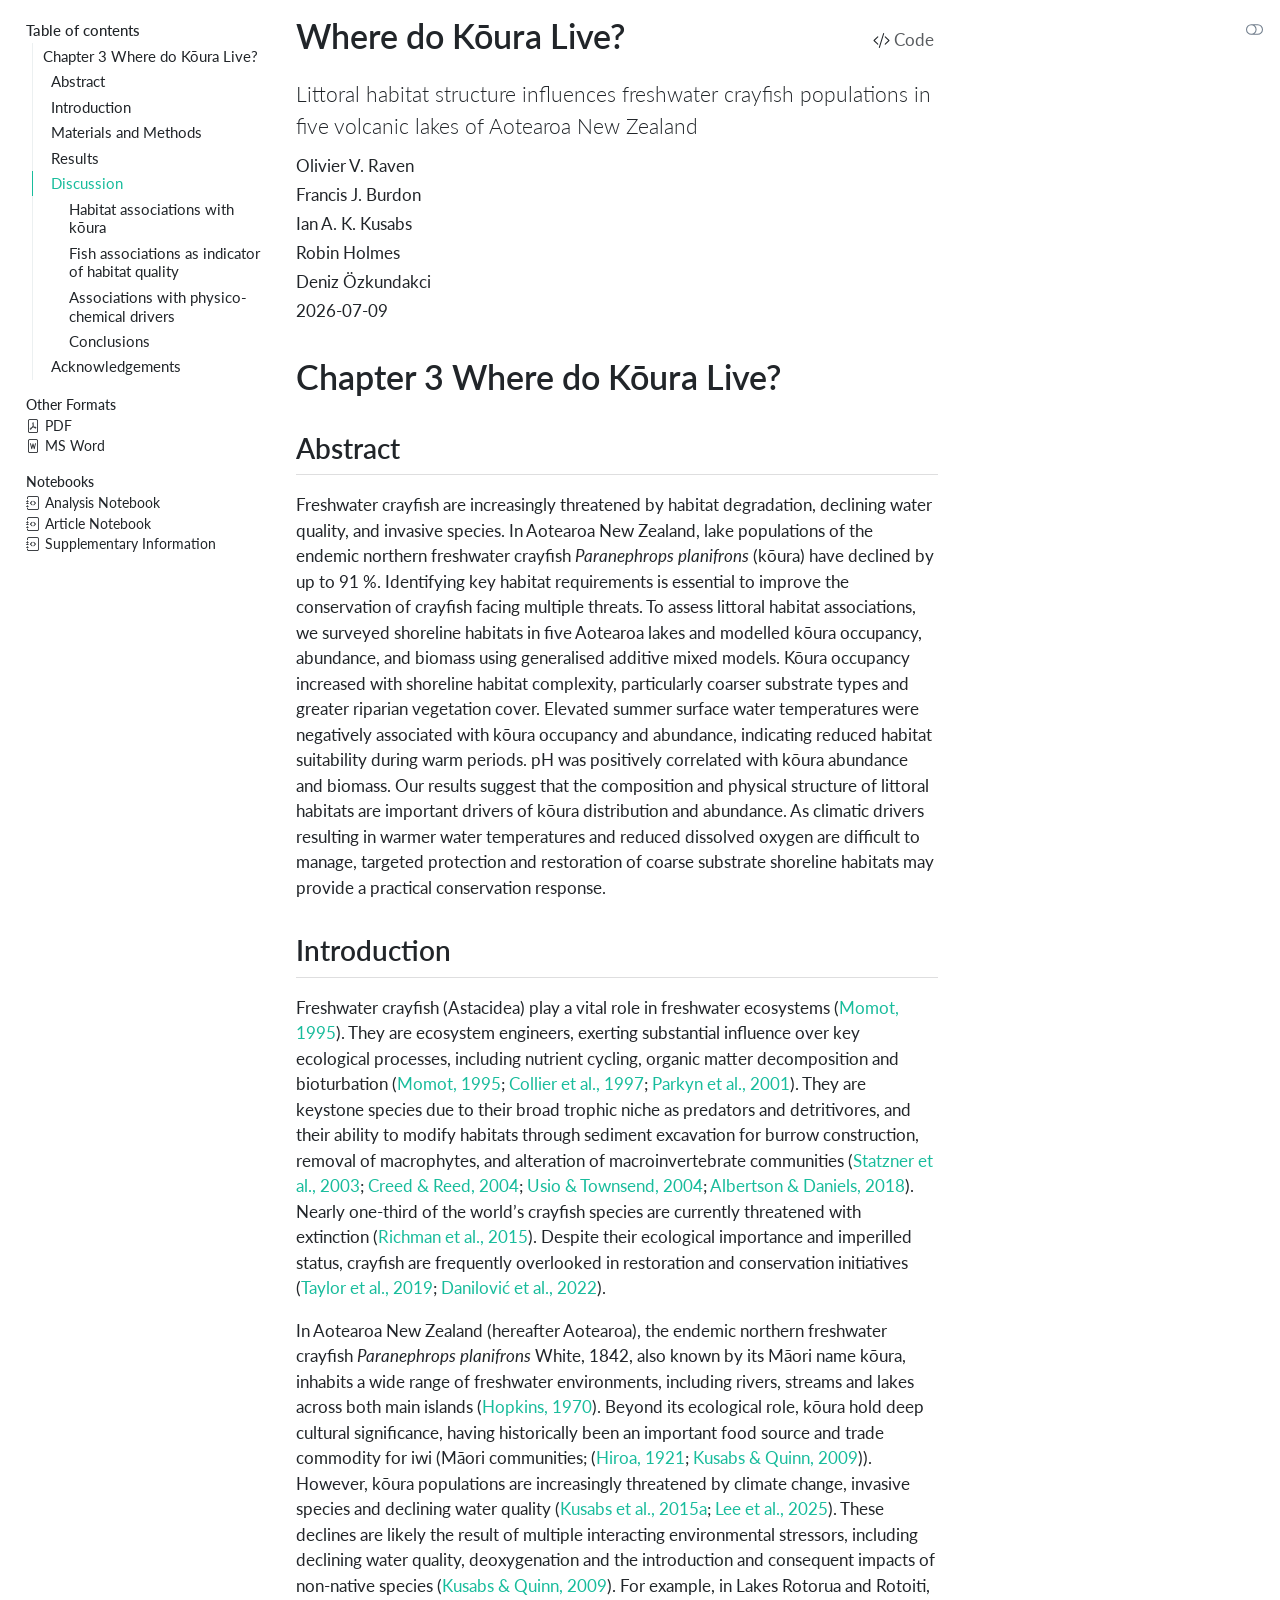
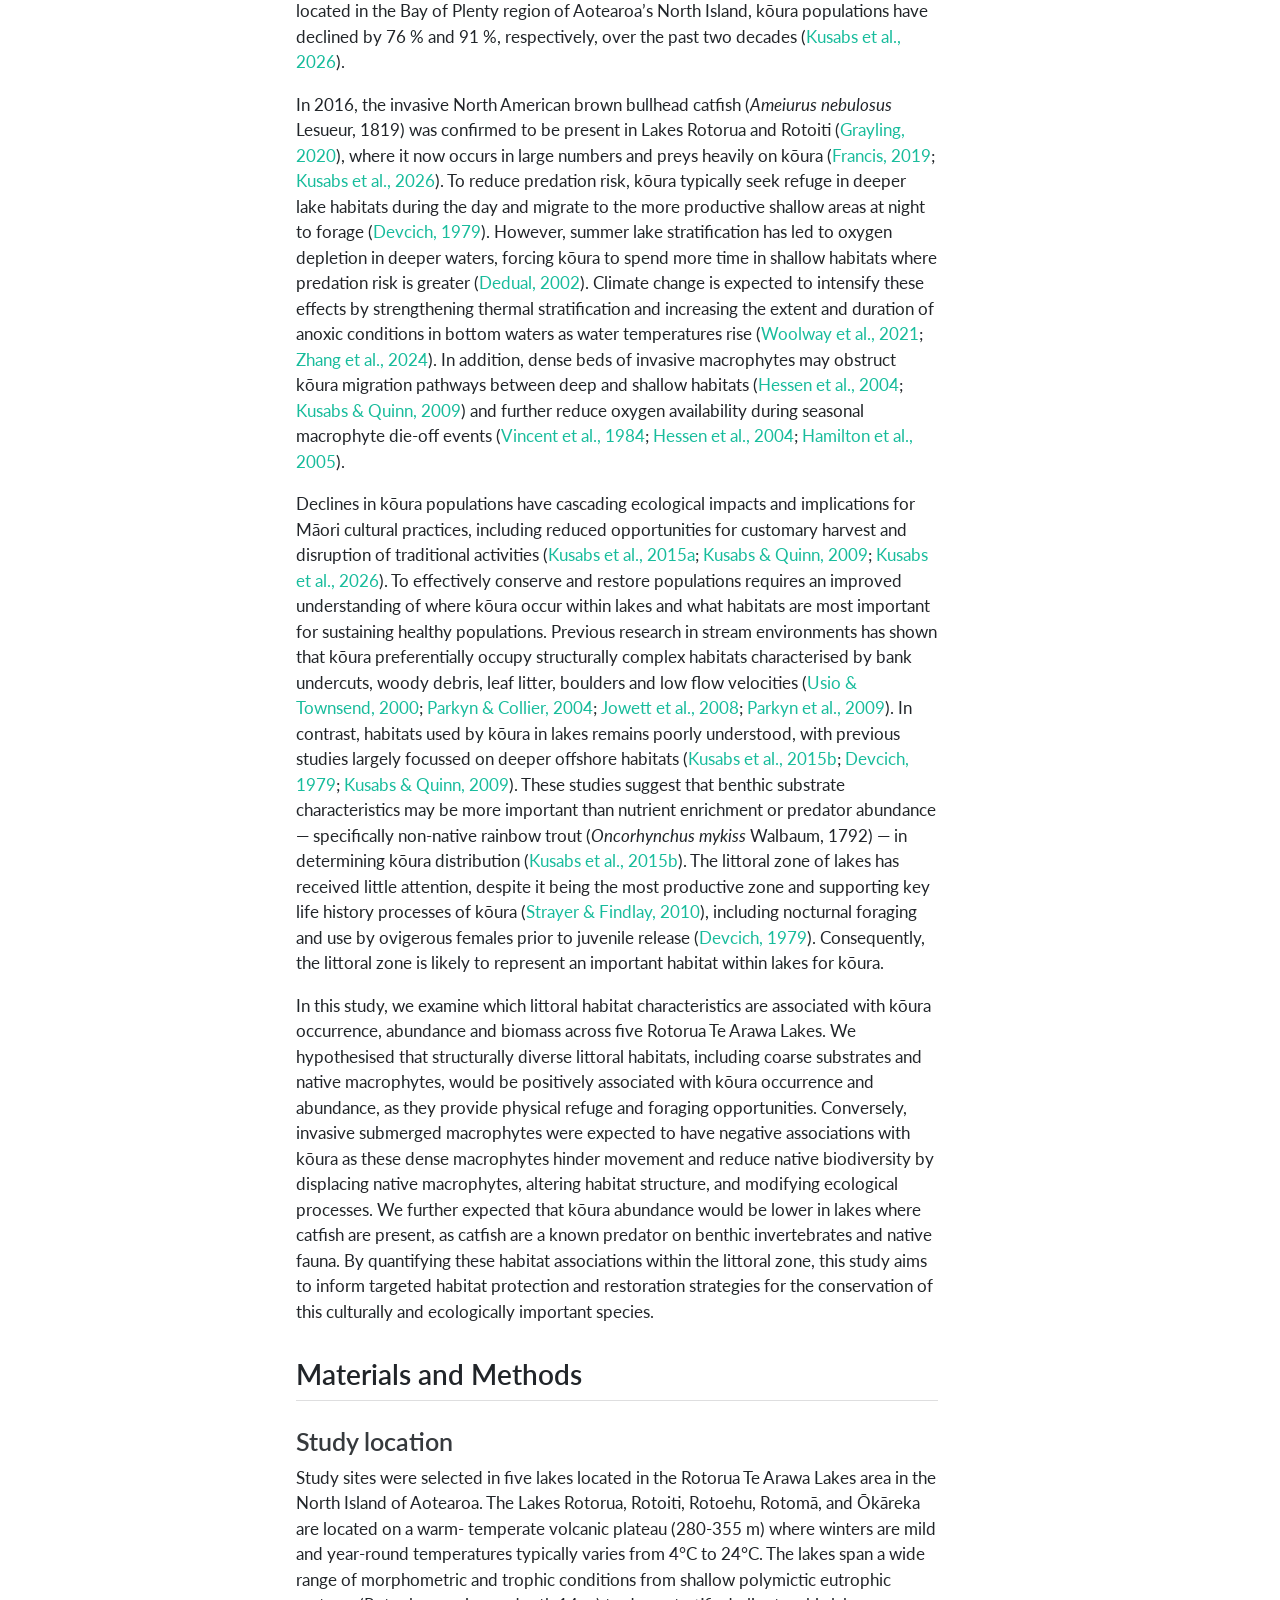
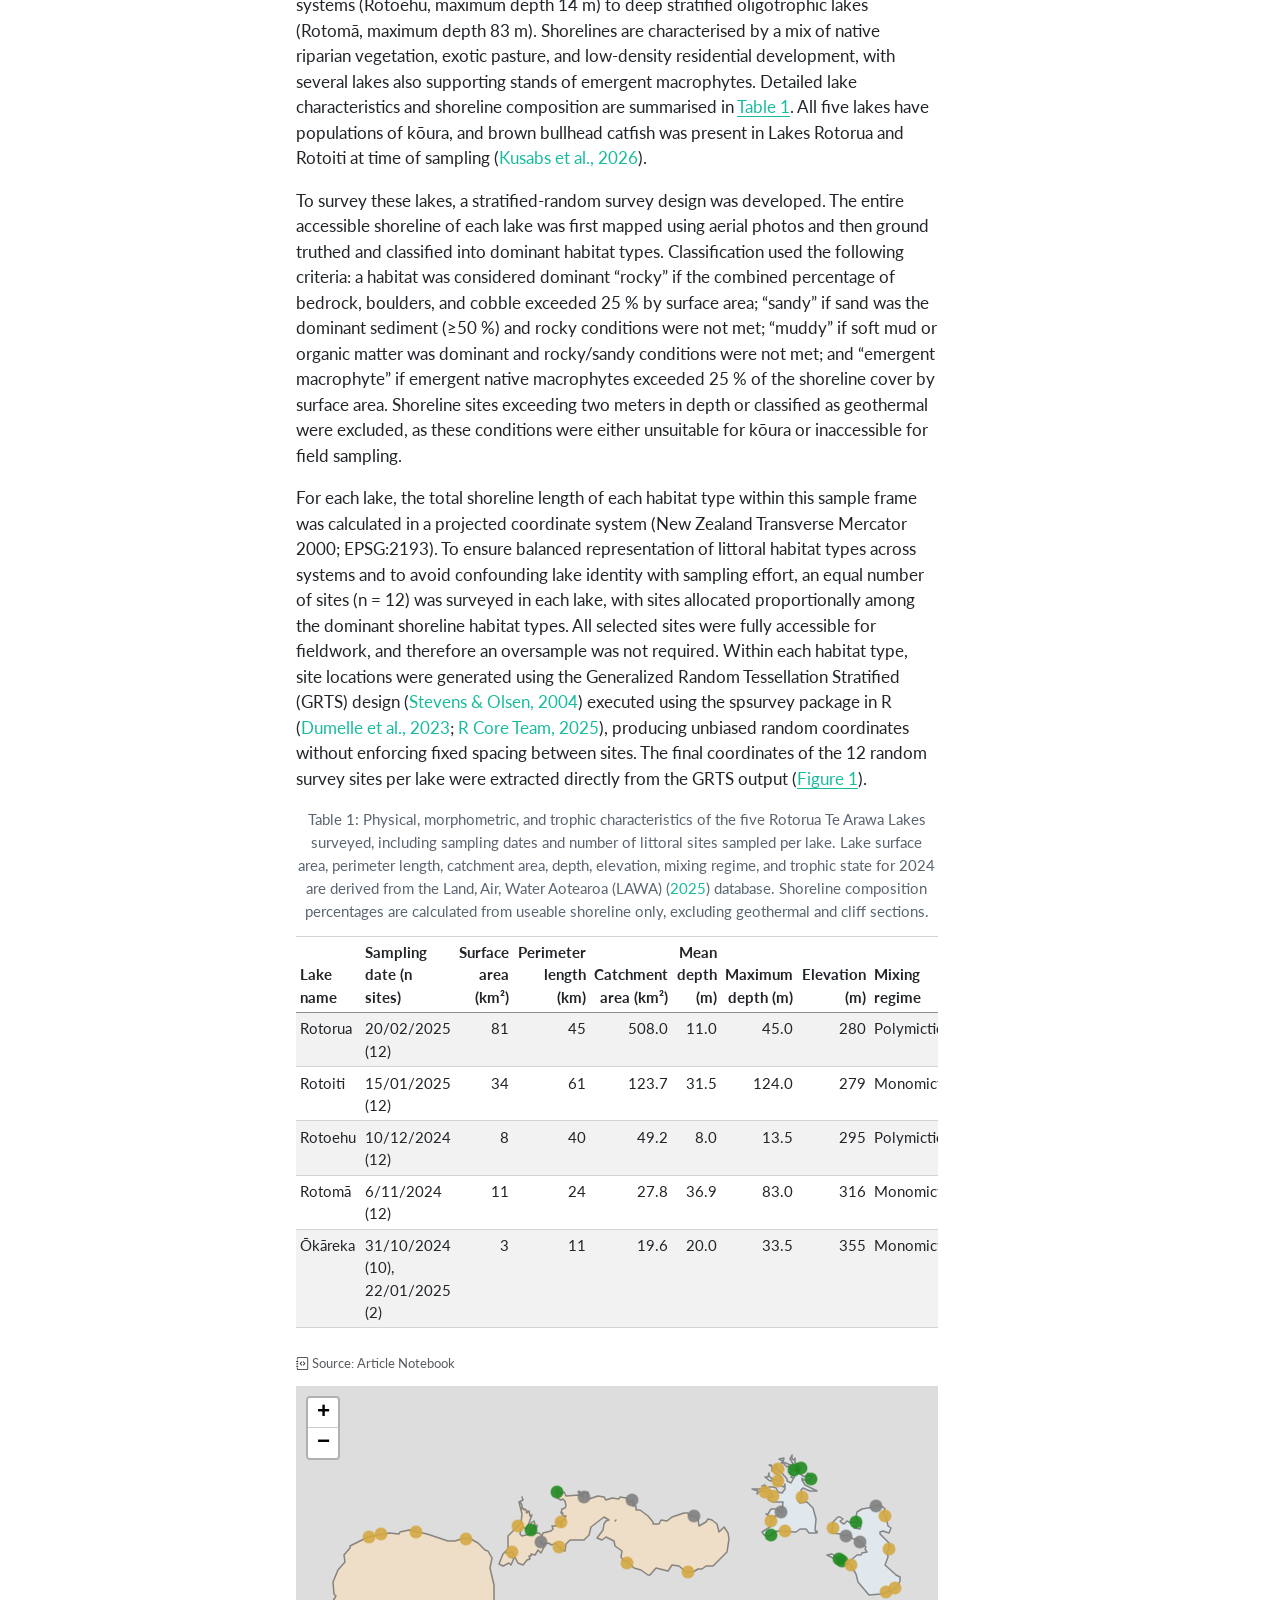
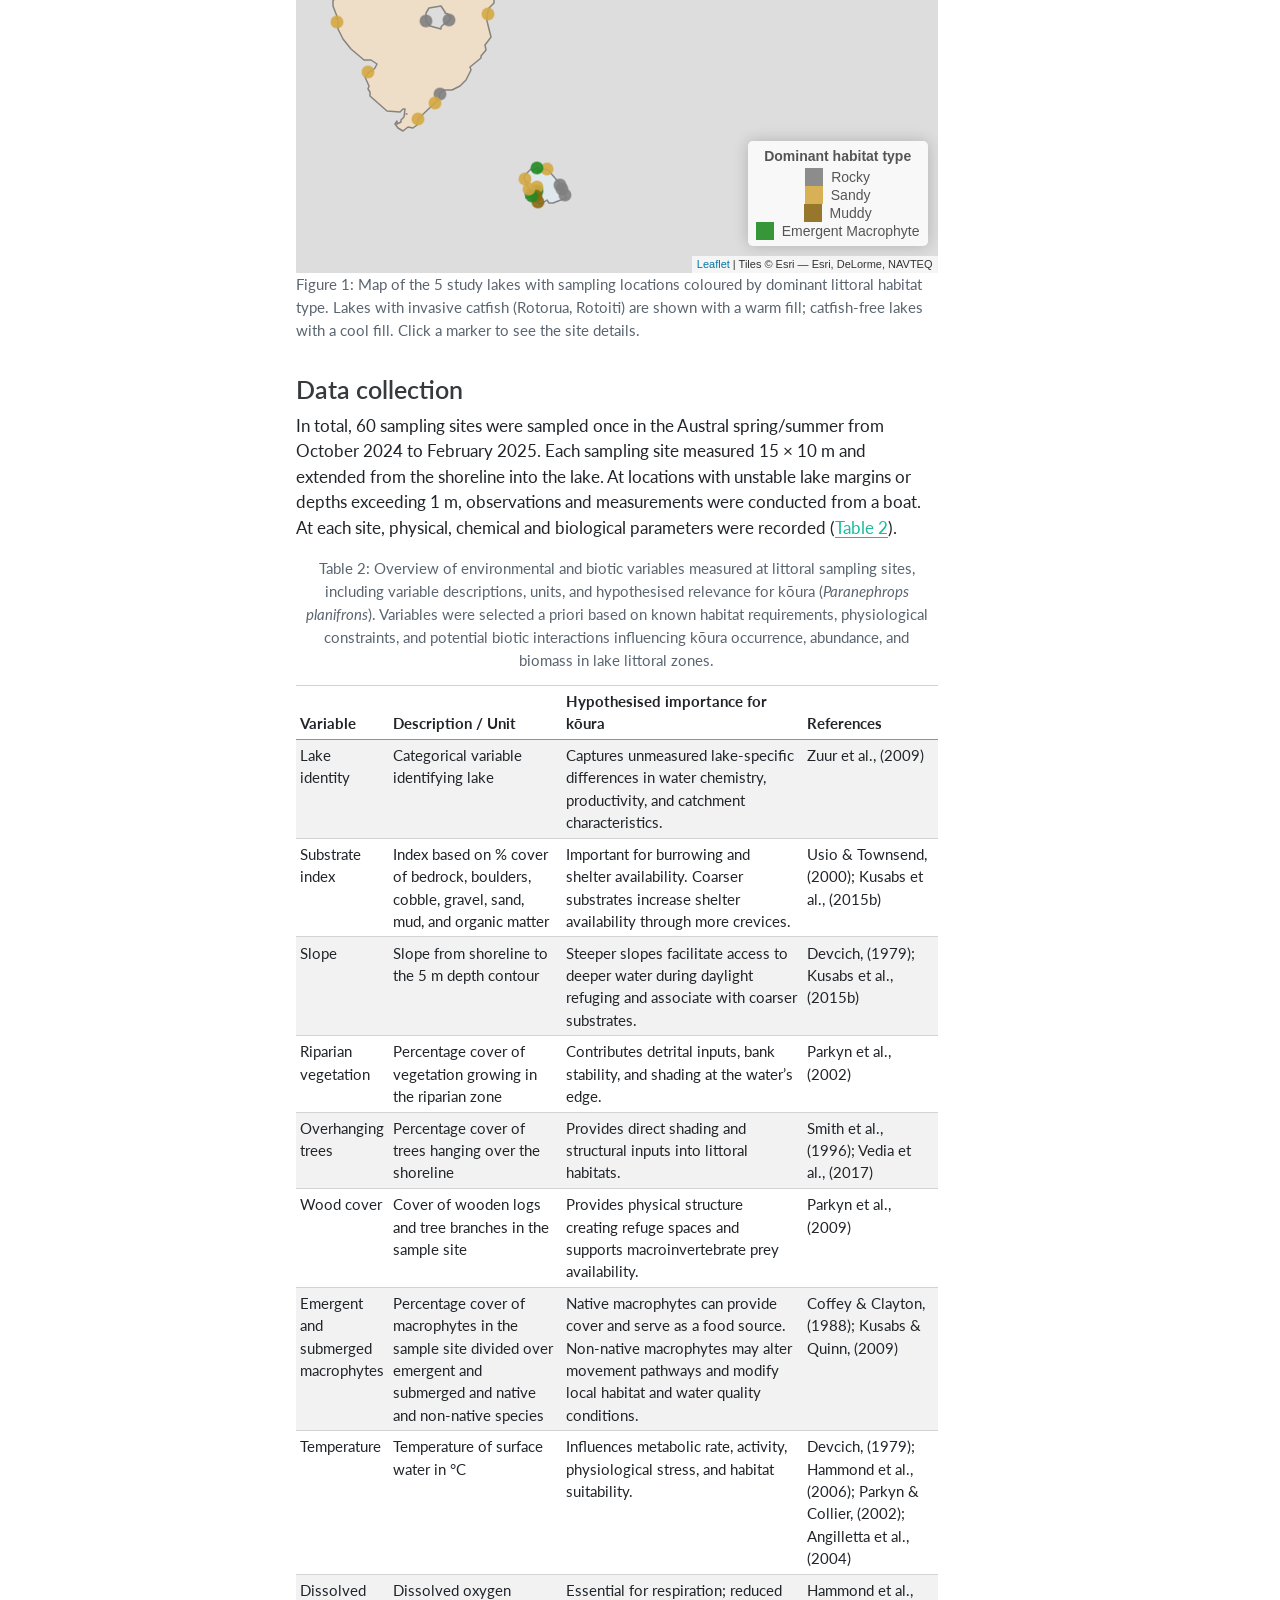
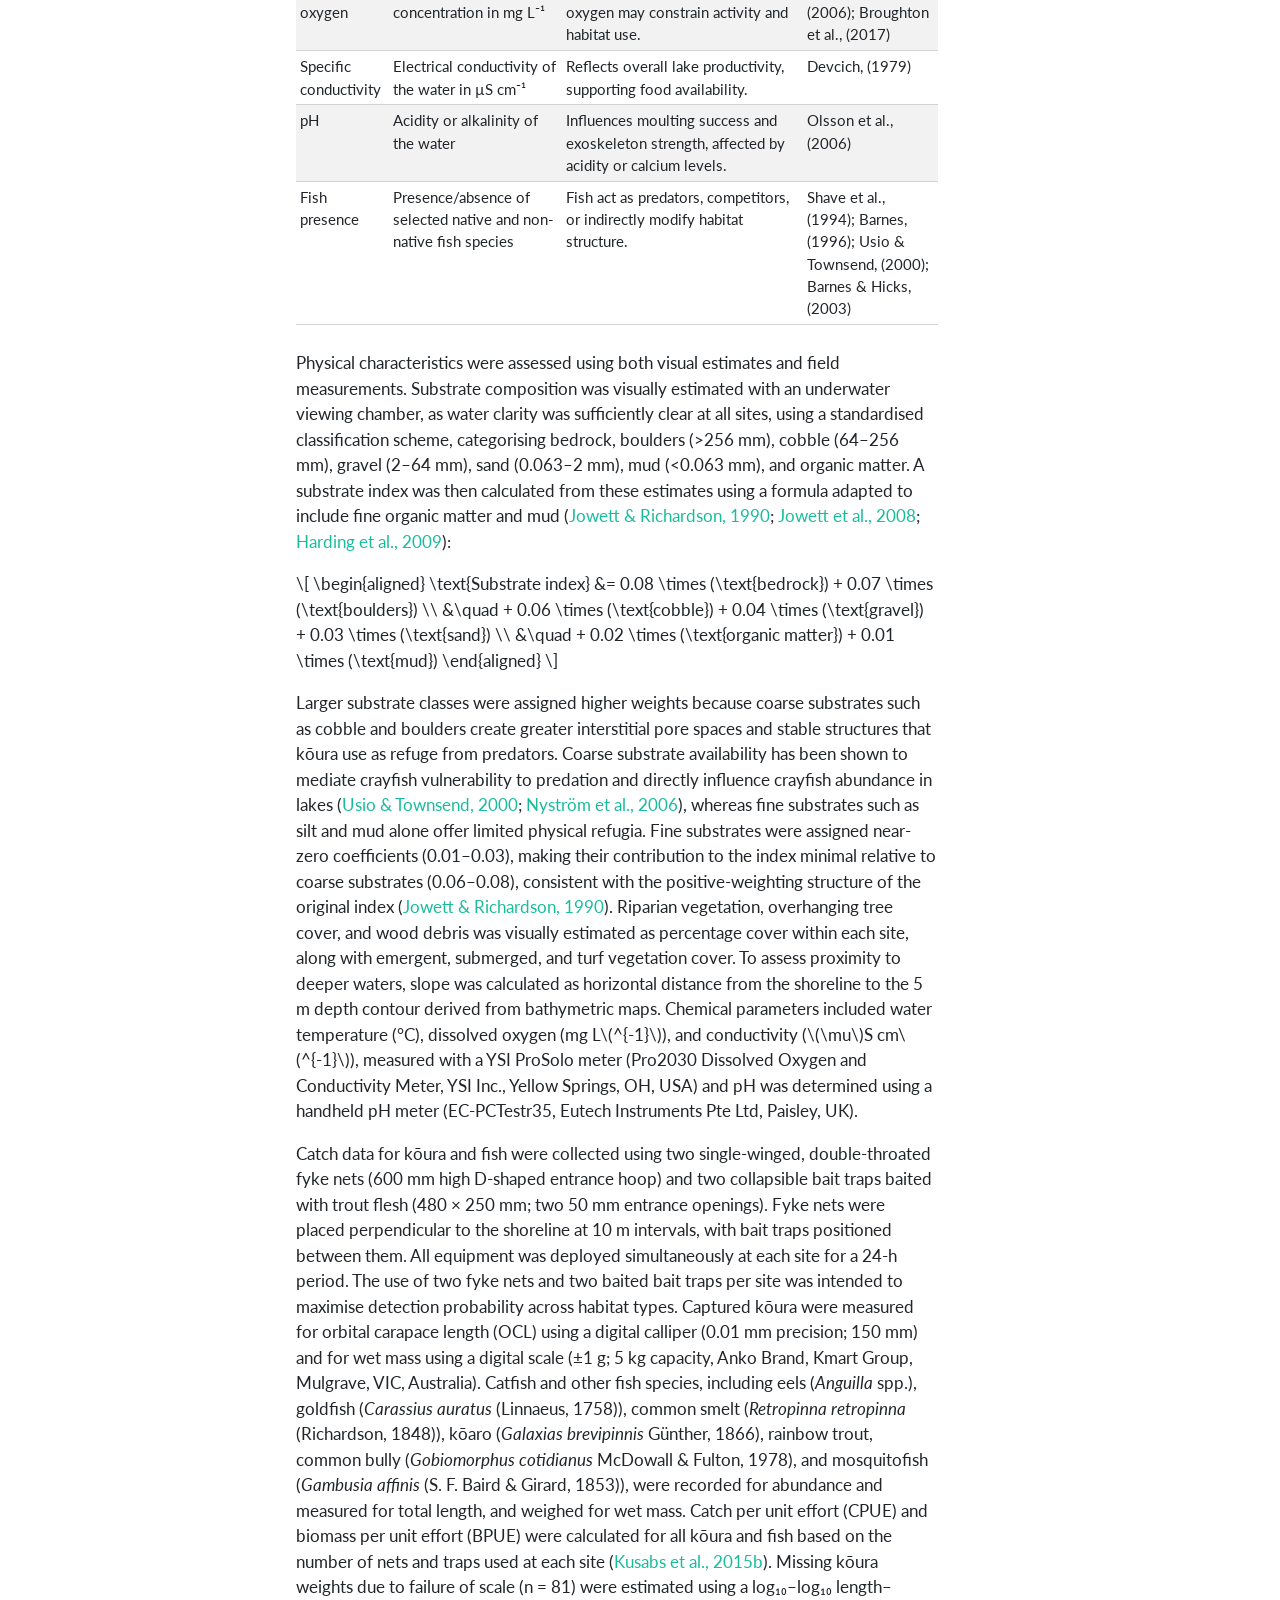
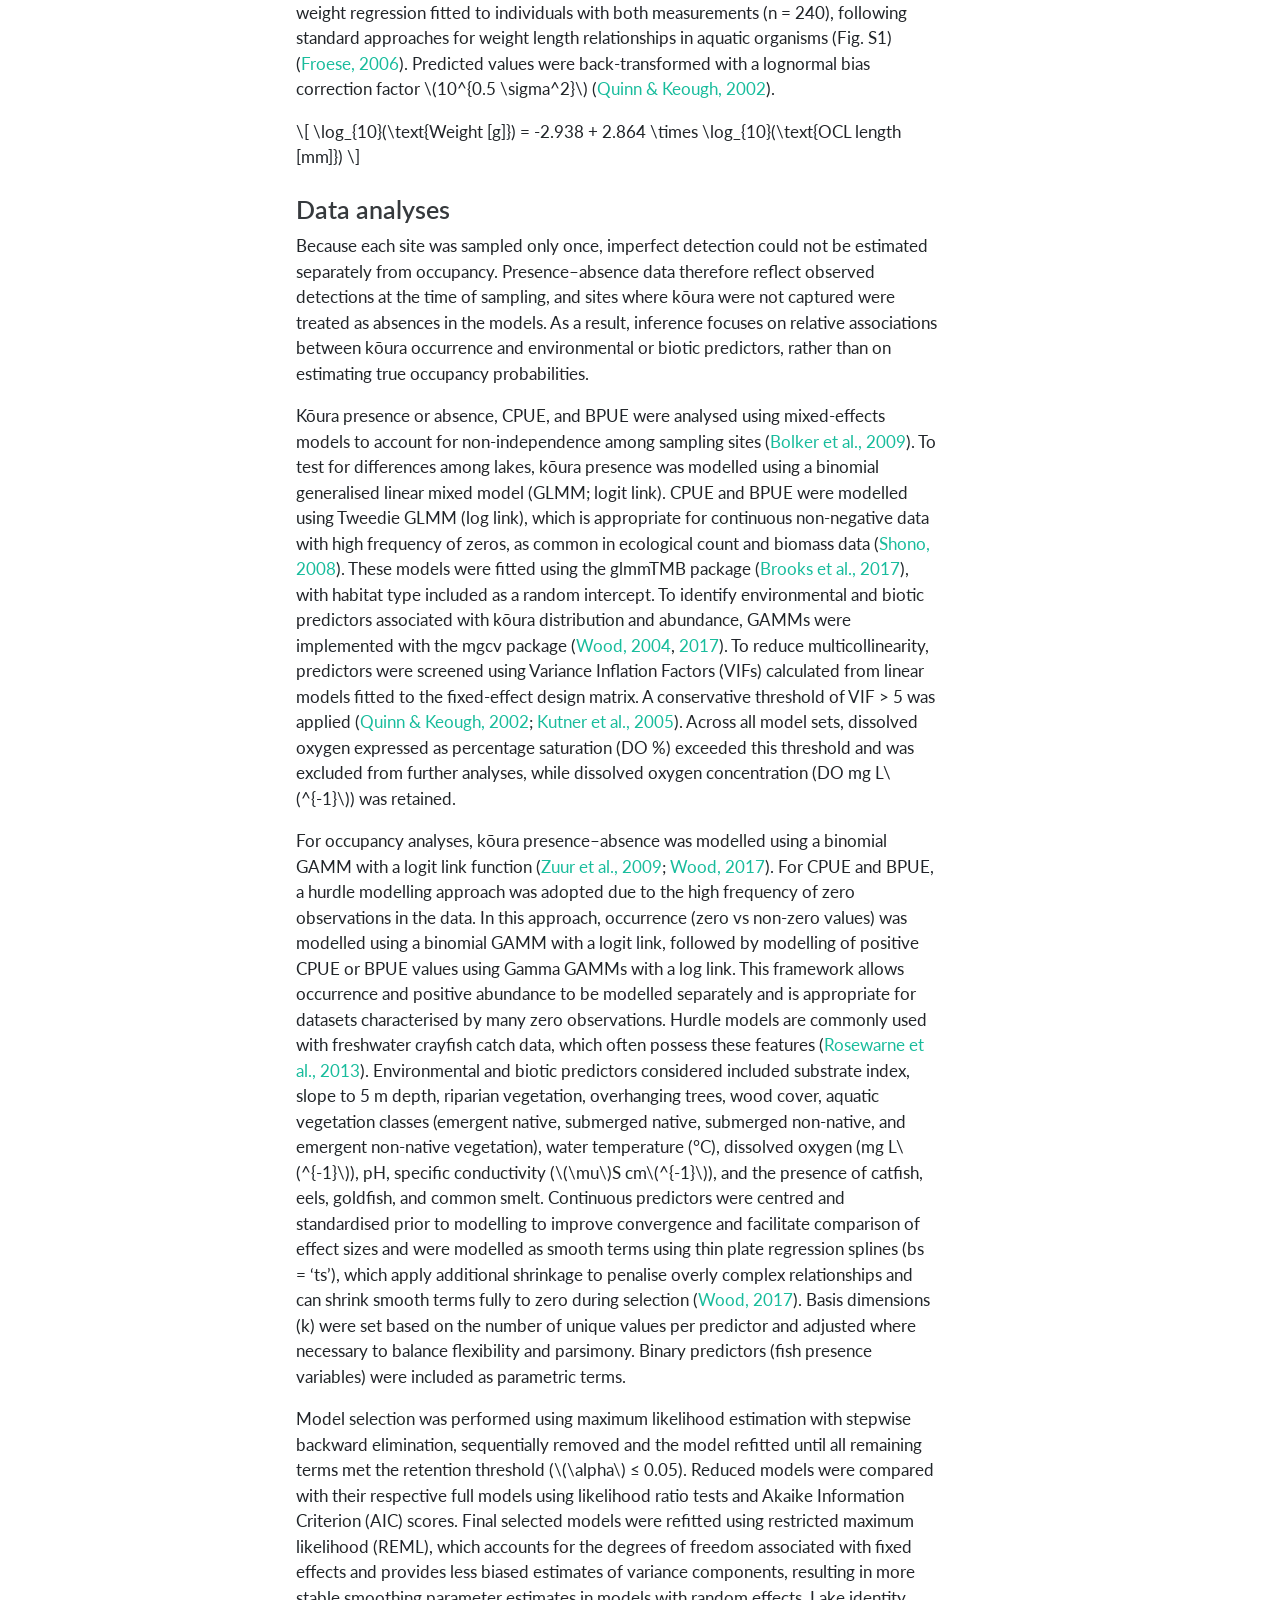
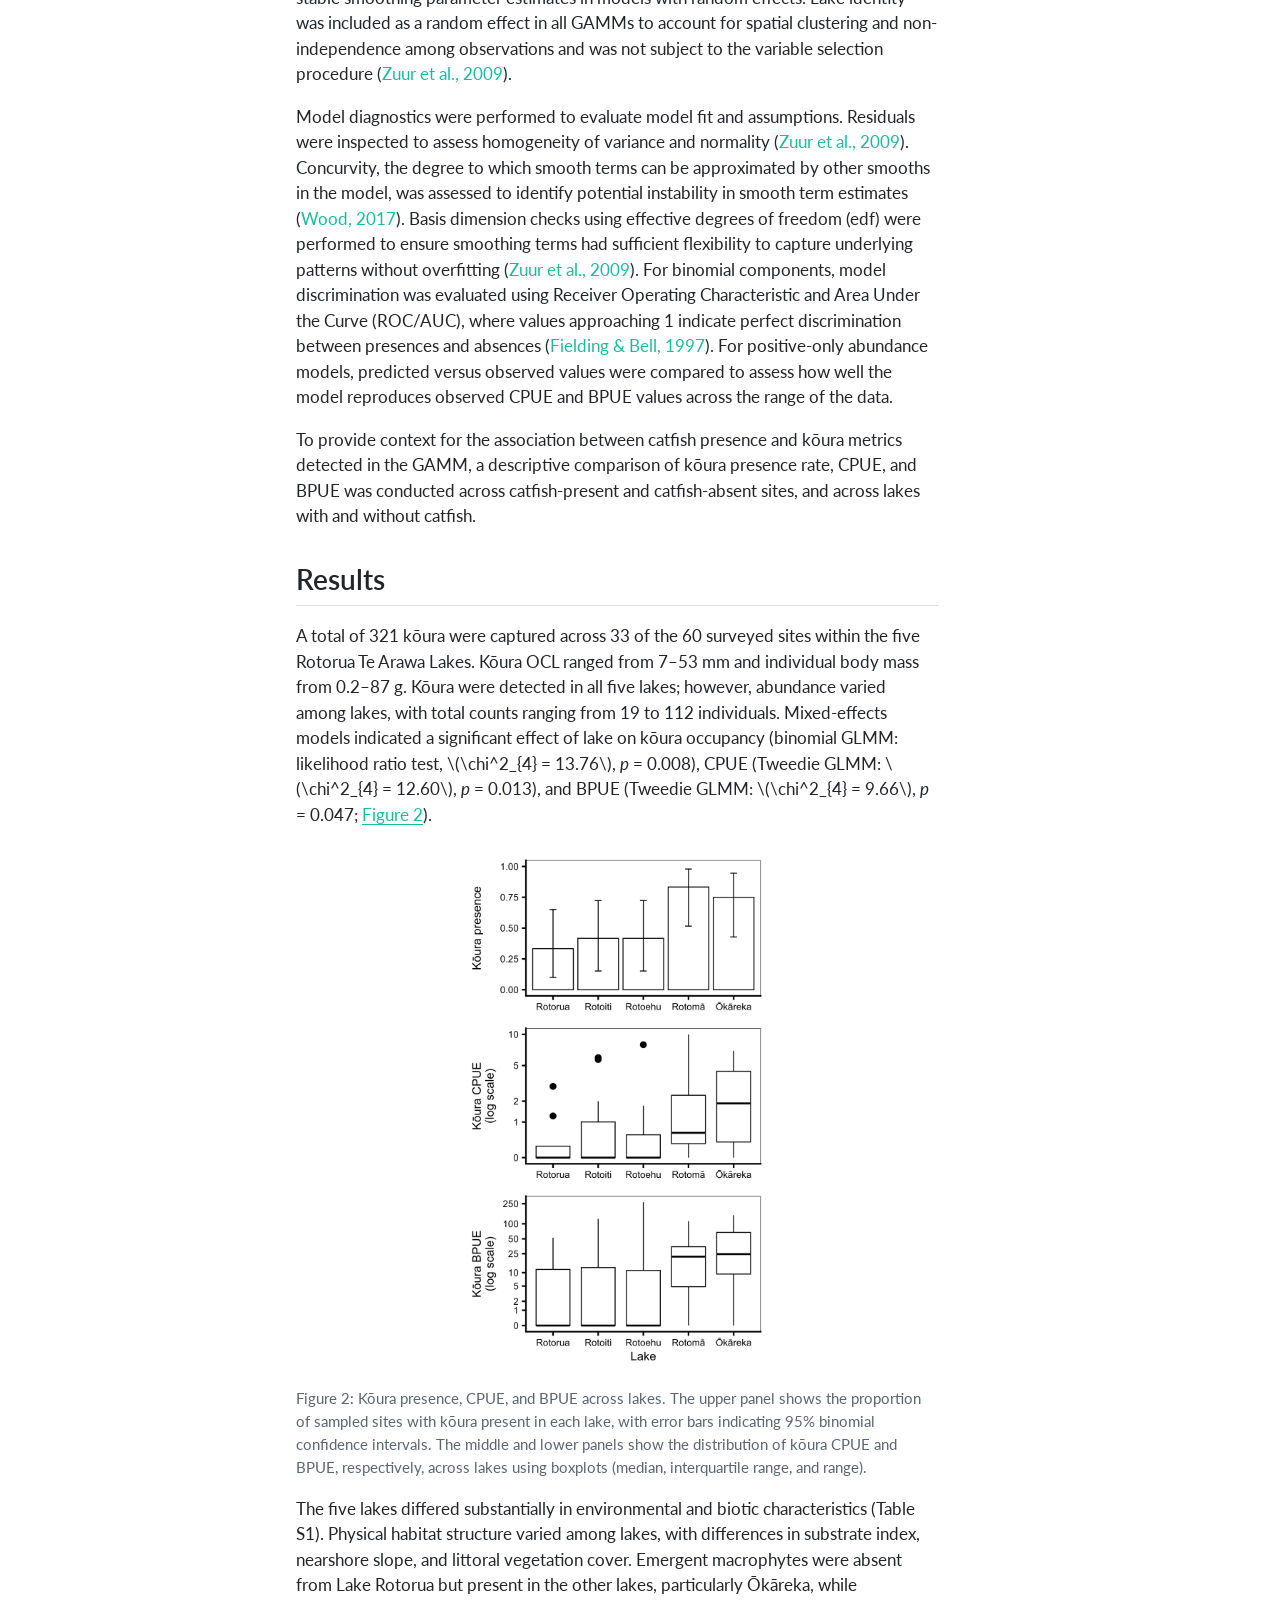
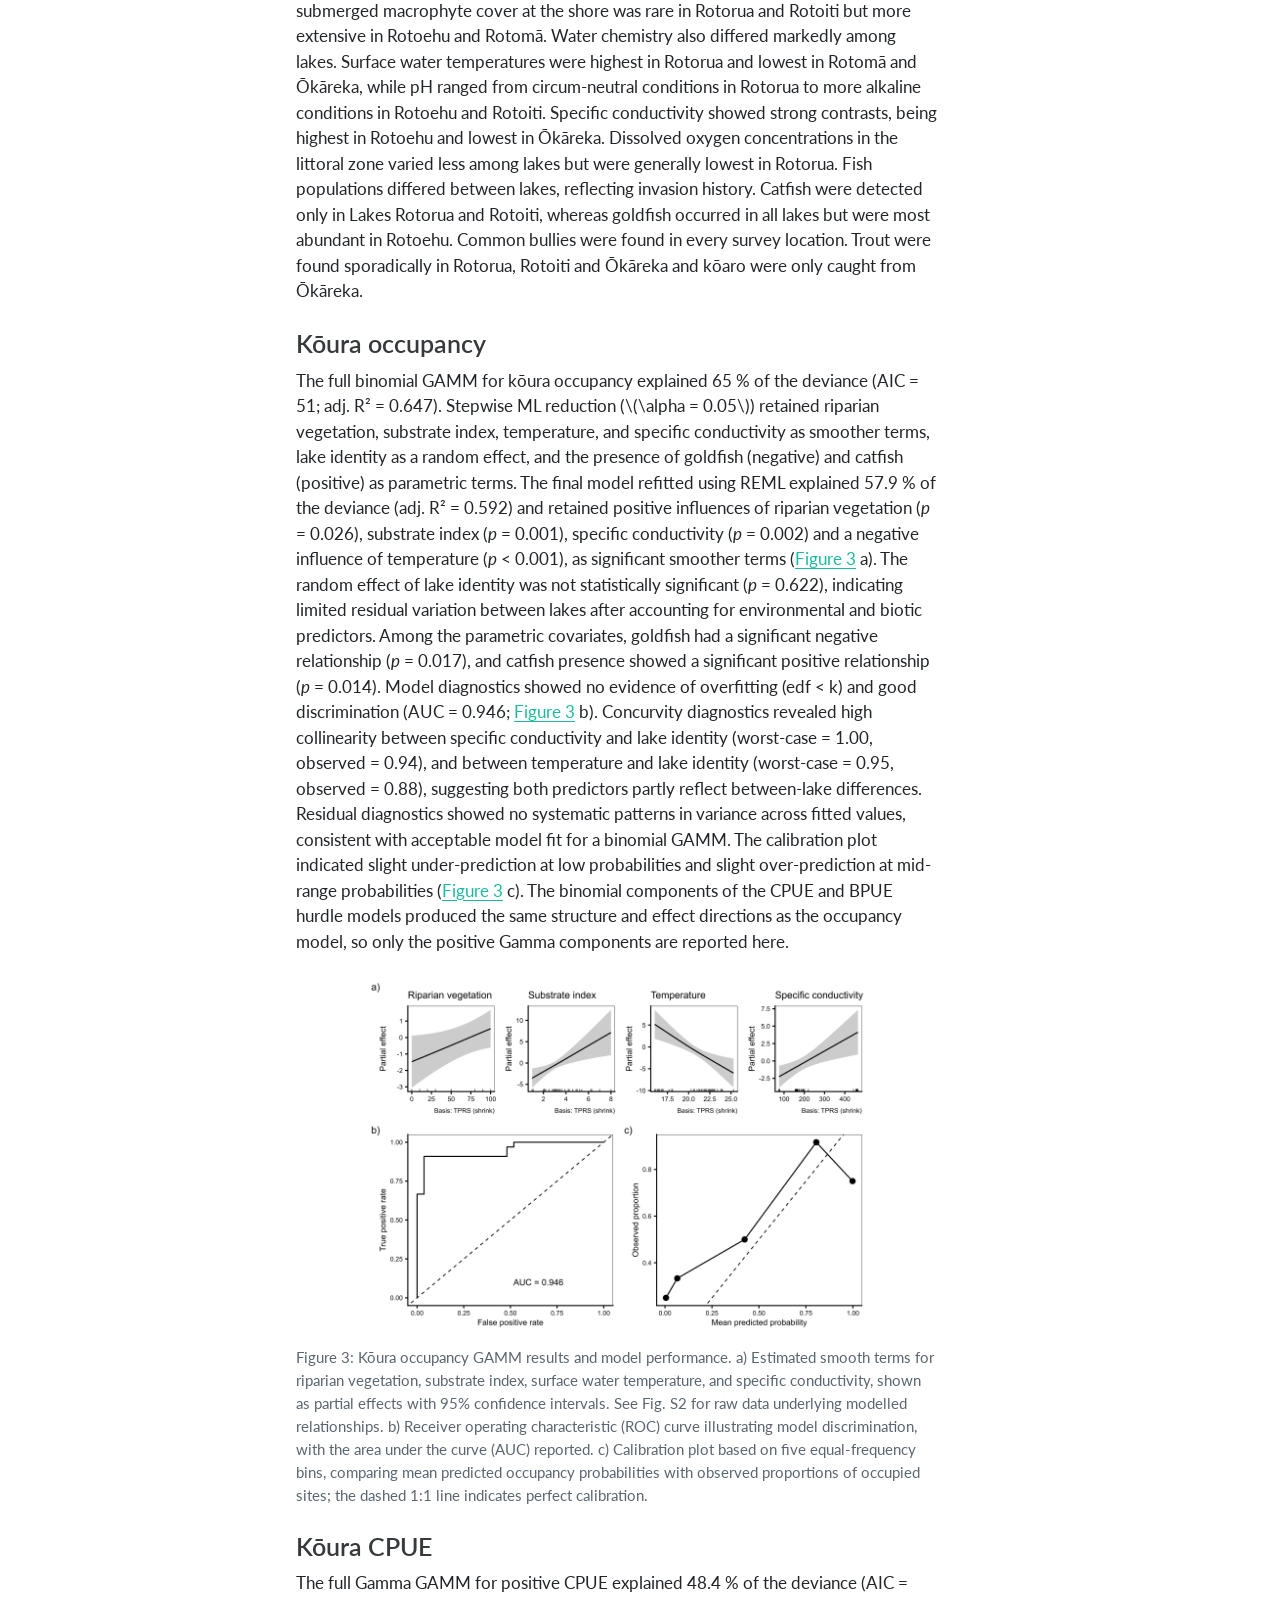
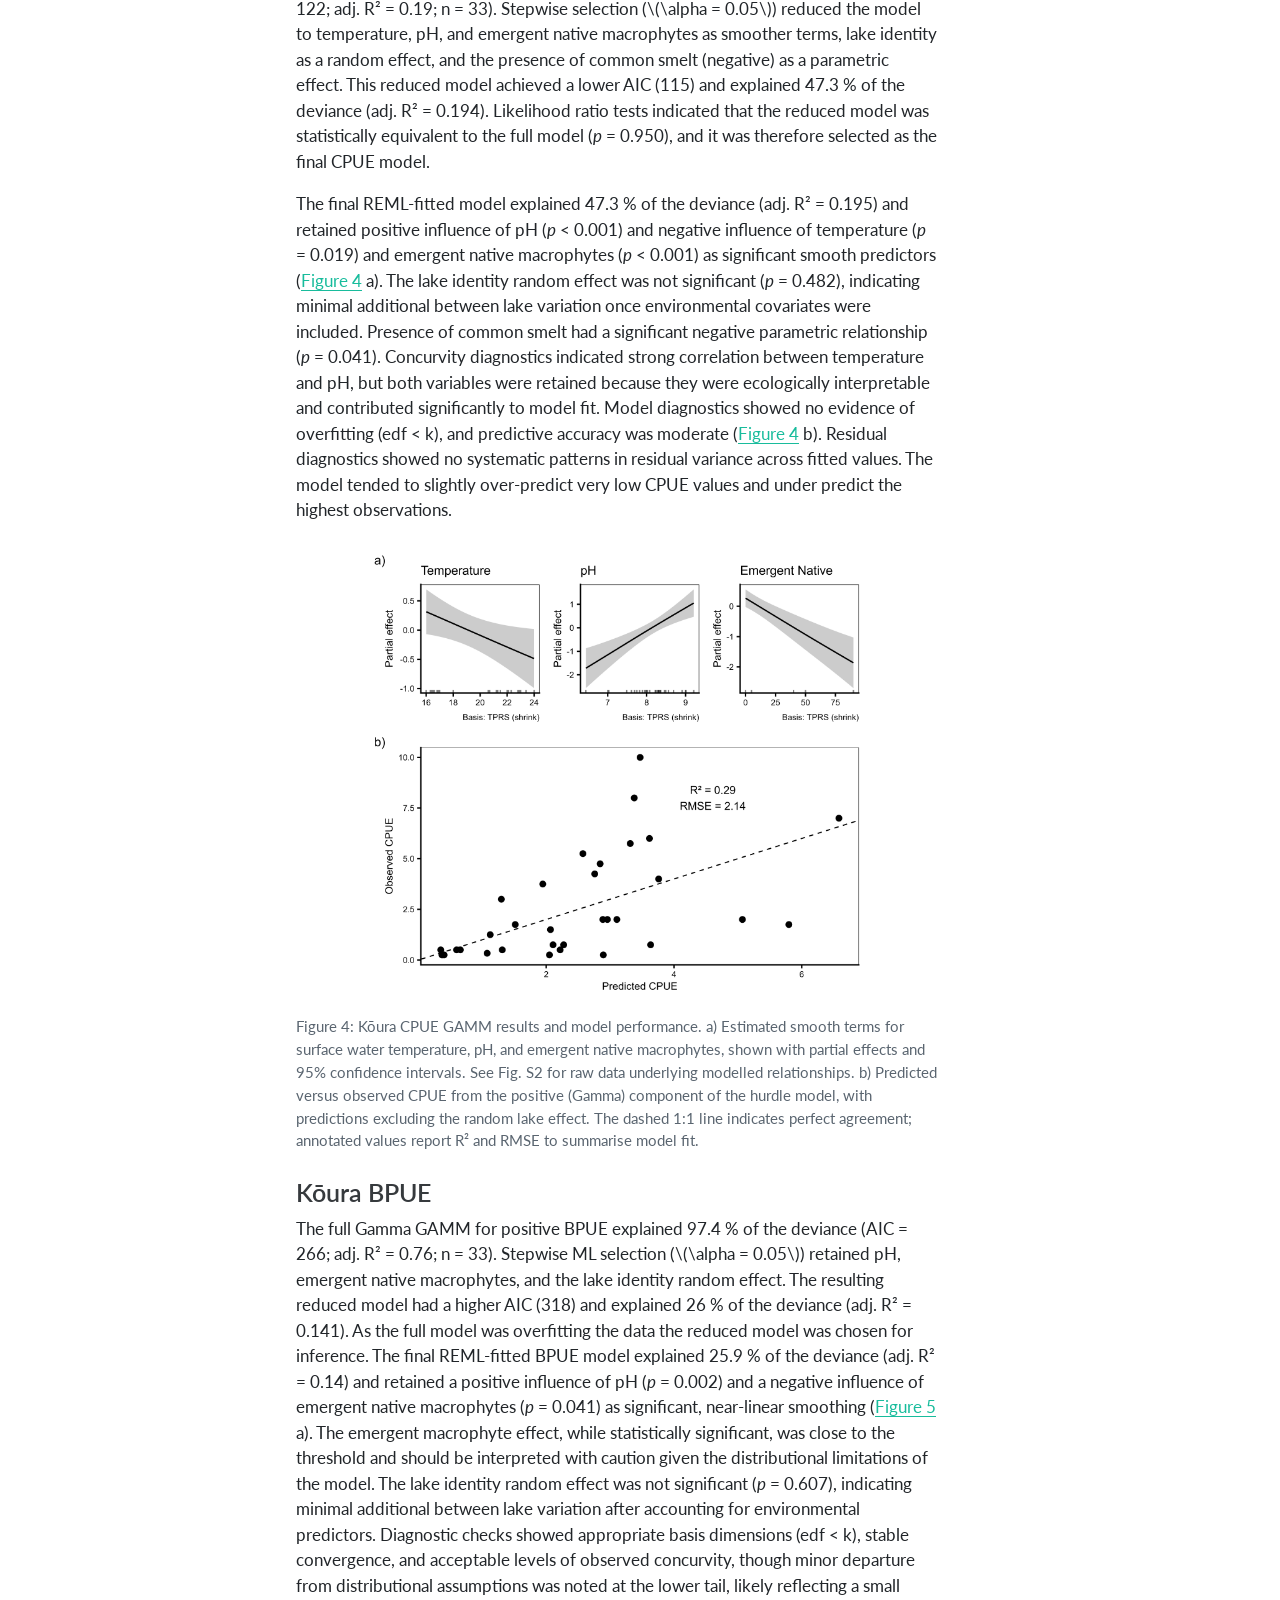
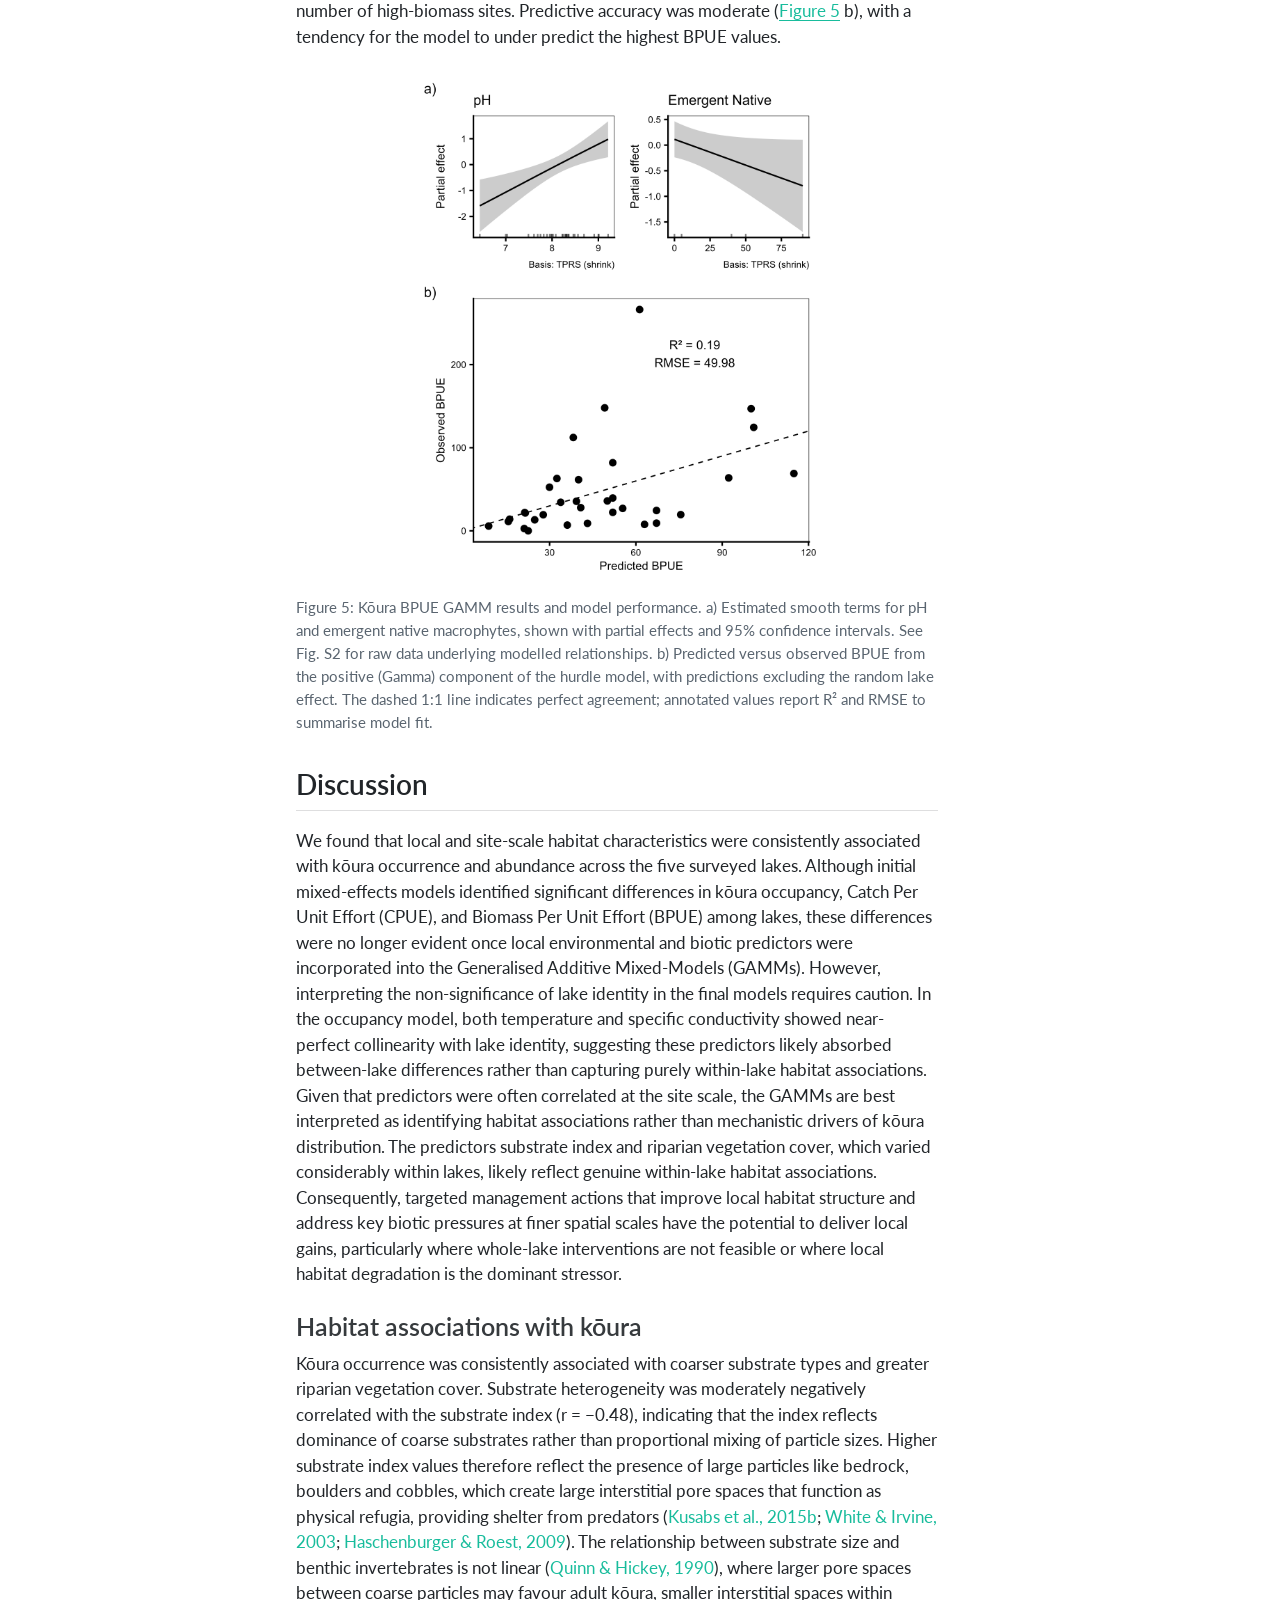
==== commit 68a23bf8: "just a fresh run of analysis and rerender" ====
--- a/docs/index.html
+++ b/docs/index.html
@@ -477,7 +477,6 @@
 </header>
 
 
-<p><span class="ch-eyebrow">Chapter 3</span></p>
 <section id="chapter-3-where-do-kōura-live" class="level1 unnumbered">
 <h1 class="unnumbered">Chapter 3 Where do Kōura Live?</h1>
 <section id="abstract" class="level2 unnumbered">
@@ -1761,380 +1760,300 @@
 <span id="cb1-155"><a href="#cb1-155" aria-hidden="true" tabindex="-1"></a><span class="co">#| output: asis</span></span>
 <span id="cb1-156"><a href="#cb1-156" aria-hidden="true" tabindex="-1"></a><span class="co">#| eval: !expr knitr::is_html_output()</span></span>
 <span id="cb1-157"><a href="#cb1-157" aria-hidden="true" tabindex="-1"></a>.i <span class="ot">&lt;-</span> <span class="fu">file.path</span>(<span class="fu">dirname</span>(knitr<span class="sc">::</span><span class="fu">current_input</span>(<span class="at">dir =</span> <span class="cn">TRUE</span>)), <span class="st">"03_koura_shoreline_habitats"</span>, <span class="st">"images"</span>, <span class="st">"ch3_cover.jpg"</span>)</span>
-<span id="cb1-158"><a href="#cb1-158" aria-hidden="true" tabindex="-1"></a><span class="cf">if</span> (<span class="fu">file.exists</span>(.i)) <span class="fu">cat</span>(<span class="fu">sprintf</span>(<span class="st">'&lt;div class="ch-hero-wrap"&gt;&lt;img class="ch-hero-img" src="%s" alt=""&gt;&lt;div class="ch-hero-fade"&gt;&lt;/div&gt;&lt;/div&gt;'</span>, knitr<span class="sc">::</span><span class="fu">image_uri</span>(.i)))</span>
+<span id="cb1-158"><a href="#cb1-158" aria-hidden="true" tabindex="-1"></a><span class="cf">if</span> (<span class="fu">file.exists</span>(.i)) <span class="fu">cat</span>(<span class="fu">sprintf</span>(<span class="st">'&lt;div class="ch-hero-wrap"&gt;&lt;img class="ch-hero-img" src="%s" alt=""&gt;&lt;div class="ch-hero-fade"&gt;&lt;/div&gt;&lt;div class="ch-hero-text"&gt;&lt;span class="ch-eyebrow"&gt;Chapter 3&lt;/span&gt;&lt;span class="ch-hero-title"&gt;Where do Kōura Live?&lt;/span&gt;&lt;/div&gt;&lt;/div&gt;'</span>, knitr<span class="sc">::</span><span class="fu">image_uri</span>(.i)))</span>
 <span id="cb1-159"><a href="#cb1-159" aria-hidden="true" tabindex="-1"></a><span class="in">```</span></span>
-<span id="cb1-160"><a href="#cb1-160" aria-hidden="true" tabindex="-1"></a><span class="co">[</span><span class="ot">Chapter 3</span><span class="co">]</span>{.ch-eyebrow}</span>
-<span id="cb1-161"><a href="#cb1-161" aria-hidden="true" tabindex="-1"></a></span>
-<span id="cb1-162"><a href="#cb1-162" aria-hidden="true" tabindex="-1"></a><span class="fu"># Chapter 3 Where do Kōura Live? {.unnumbered}</span></span>
-<span id="cb1-163"><a href="#cb1-163" aria-hidden="true" tabindex="-1"></a>:::</span>
-<span id="cb1-164"><a href="#cb1-164" aria-hidden="true" tabindex="-1"></a></span>
-<span id="cb1-167"><a href="#cb1-167" aria-hidden="true" tabindex="-1"></a><span class="in">```{r}</span></span>
-<span id="cb1-168"><a href="#cb1-168" aria-hidden="true" tabindex="-1"></a><span class="co">#| label: start-ch3</span></span>
-<span id="cb1-169"><a href="#cb1-169" aria-hidden="true" tabindex="-1"></a><span class="co">#| include: false</span></span>
-<span id="cb1-170"><a href="#cb1-170" aria-hidden="true" tabindex="-1"></a></span>
-<span id="cb1-171"><a href="#cb1-171" aria-hidden="true" tabindex="-1"></a>chapter_dir <span class="ot">&lt;-</span> <span class="fu">normalizePath</span>(<span class="fu">file.path</span>(<span class="fu">dirname</span>(knitr<span class="sc">::</span><span class="fu">current_input</span>(<span class="at">dir =</span> <span class="cn">TRUE</span>)), <span class="st">"03_koura_shoreline_habitats"</span>))</span>
-<span id="cb1-172"><a href="#cb1-172" aria-hidden="true" tabindex="-1"></a><span class="cf">if</span> (<span class="sc">!</span><span class="fu">dir.exists</span>(chapter_dir)) chapter_dir <span class="ot">&lt;-</span> <span class="fu">normalizePath</span>(<span class="fu">dirname</span>(knitr<span class="sc">::</span><span class="fu">current_input</span>(<span class="at">dir =</span> <span class="cn">TRUE</span>)))</span>
-<span id="cb1-173"><a href="#cb1-173" aria-hidden="true" tabindex="-1"></a>fig_labels <span class="ot">&lt;-</span> <span class="fu">c</span>(<span class="st">"fig-koura-by-lake"</span>, <span class="st">"fig-occupancy-model"</span>, <span class="st">"fig-cpue-hurdle"</span>,</span>
-<span id="cb1-174"><a href="#cb1-174" aria-hidden="true" tabindex="-1"></a>                 <span class="st">"fig-bpue-hurdle"</span>, <span class="st">"fig-length-weight-ch3"</span>, <span class="st">"fig-raw-data-all-predictors"</span>)</span>
-<span id="cb1-175"><a href="#cb1-175" aria-hidden="true" tabindex="-1"></a>out_dir <span class="ot">&lt;-</span> <span class="fu">file.path</span>(chapter_dir, <span class="st">"outputs"</span>)</span>
-<span id="cb1-176"><a href="#cb1-176" aria-hidden="true" tabindex="-1"></a><span class="fu">dir.create</span>(out_dir, <span class="at">showWarnings =</span> <span class="cn">FALSE</span>, <span class="at">recursive =</span> <span class="cn">TRUE</span>)</span>
-<span id="cb1-177"><a href="#cb1-177" aria-hidden="true" tabindex="-1"></a></span>
-<span id="cb1-178"><a href="#cb1-178" aria-hidden="true" tabindex="-1"></a>parent_knit_env <span class="ot">&lt;-</span> knitr<span class="sc">::</span><span class="fu">knit_global</span>()</span>
-<span id="cb1-179"><a href="#cb1-179" aria-hidden="true" tabindex="-1"></a></span>
-<span id="cb1-180"><a href="#cb1-180" aria-hidden="true" tabindex="-1"></a>qmd_lines <span class="ot">&lt;-</span> <span class="fu">readLines</span>(<span class="fu">file.path</span>(chapter_dir, <span class="st">"analysis.qmd"</span>), <span class="at">warn =</span> <span class="cn">FALSE</span>)</span>
-<span id="cb1-181"><a href="#cb1-181" aria-hidden="true" tabindex="-1"></a>in_r_chunk <span class="ot">&lt;-</span> <span class="cn">FALSE</span></span>
-<span id="cb1-182"><a href="#cb1-182" aria-hidden="true" tabindex="-1"></a>r_lines <span class="ot">&lt;-</span> <span class="fu">character</span>(<span class="dv">0</span>)</span>
-<span id="cb1-183"><a href="#cb1-183" aria-hidden="true" tabindex="-1"></a><span class="cf">for</span> (ln <span class="cf">in</span> qmd_lines) {</span>
-<span id="cb1-184"><a href="#cb1-184" aria-hidden="true" tabindex="-1"></a>  <span class="cf">if</span> (<span class="fu">grepl</span>(<span class="st">"^```</span><span class="sc">\\</span><span class="st">{[rR]"</span>, ln)) { in_r_chunk <span class="ot">&lt;-</span> <span class="cn">TRUE</span>; <span class="cf">next</span> }</span>
-<span id="cb1-185"><a href="#cb1-185" aria-hidden="true" tabindex="-1"></a>  <span class="cf">if</span> (<span class="fu">grepl</span>(<span class="st">"^```"</span>, ln) <span class="sc">&amp;&amp;</span> in_r_chunk) { in_r_chunk <span class="ot">&lt;-</span> <span class="cn">FALSE</span>; <span class="cf">next</span> }</span>
-<span id="cb1-186"><a href="#cb1-186" aria-hidden="true" tabindex="-1"></a>  <span class="cf">if</span> (in_r_chunk) r_lines <span class="ot">&lt;-</span> <span class="fu">c</span>(r_lines, ln)</span>
-<span id="cb1-187"><a href="#cb1-187" aria-hidden="true" tabindex="-1"></a>}</span>
-<span id="cb1-188"><a href="#cb1-188" aria-hidden="true" tabindex="-1"></a>r_lines <span class="ot">&lt;-</span> <span class="fu">c</span>(</span>
-<span id="cb1-189"><a href="#cb1-189" aria-hidden="true" tabindex="-1"></a>  <span class="fu">paste0</span>(<span class="st">".chwd &lt;- setwd("</span>, <span class="fu">deparse</span>(chapter_dir), <span class="st">")"</span>),</span>
-<span id="cb1-190"><a href="#cb1-190" aria-hidden="true" tabindex="-1"></a>  r_lines,</span>
-<span id="cb1-191"><a href="#cb1-191" aria-hidden="true" tabindex="-1"></a>  <span class="st">"setwd(.chwd)"</span>, <span class="st">"rm(.chwd)"</span></span>
-<span id="cb1-192"><a href="#cb1-192" aria-hidden="true" tabindex="-1"></a>)</span>
-<span id="cb1-193"><a href="#cb1-193" aria-hidden="true" tabindex="-1"></a>tmp_r <span class="ot">&lt;-</span> <span class="fu">file.path</span>(chapter_dir, <span class="st">".analysis_tmp.R"</span>)</span>
-<span id="cb1-194"><a href="#cb1-194" aria-hidden="true" tabindex="-1"></a><span class="fu">writeLines</span>(r_lines, tmp_r)</span>
-<span id="cb1-195"><a href="#cb1-195" aria-hidden="true" tabindex="-1"></a><span class="fu">eval</span>(<span class="fu">parse</span>(<span class="at">file =</span> tmp_r, <span class="at">encoding =</span> <span class="st">"UTF-8"</span>))</span>
-<span id="cb1-196"><a href="#cb1-196" aria-hidden="true" tabindex="-1"></a><span class="fu">unlink</span>(tmp_r)</span>
-<span id="cb1-197"><a href="#cb1-197" aria-hidden="true" tabindex="-1"></a>out_dir <span class="ot">&lt;-</span> <span class="fu">file.path</span>(chapter_dir, <span class="st">"outputs"</span>)</span>
-<span id="cb1-198"><a href="#cb1-198" aria-hidden="true" tabindex="-1"></a>ch3_out_dir <span class="ot">&lt;-</span> out_dir</span>
-<span id="cb1-199"><a href="#cb1-199" aria-hidden="true" tabindex="-1"></a></span>
-<span id="cb1-200"><a href="#cb1-200" aria-hidden="true" tabindex="-1"></a><span class="cf">if</span> (<span class="sc">!</span><span class="fu">all</span>(<span class="fu">file.exists</span>(<span class="fu">file.path</span>(out_dir, <span class="fu">paste0</span>(fig_labels, <span class="st">".png"</span>))))) {</span>
-<span id="cb1-201"><a href="#cb1-201" aria-hidden="true" tabindex="-1"></a>  .old_wd <span class="ot">&lt;-</span> <span class="fu">setwd</span>(chapter_dir)</span>
-<span id="cb1-202"><a href="#cb1-202" aria-hidden="true" tabindex="-1"></a>  knitr<span class="sc">::</span><span class="fu">knit</span>(<span class="fu">file.path</span>(chapter_dir, <span class="st">"analysis.qmd"</span>), <span class="at">output =</span> <span class="fu">tempfile</span>(), <span class="at">quiet =</span> <span class="cn">TRUE</span>, <span class="at">envir =</span> parent_knit_env)</span>
-<span id="cb1-203"><a href="#cb1-203" aria-hidden="true" tabindex="-1"></a>  <span class="fu">setwd</span>(.old_wd)</span>
-<span id="cb1-204"><a href="#cb1-204" aria-hidden="true" tabindex="-1"></a>  <span class="cf">for</span> (lbl <span class="cf">in</span> fig_labels) {</span>
-<span id="cb1-205"><a href="#cb1-205" aria-hidden="true" tabindex="-1"></a>    src <span class="ot">&lt;-</span> knitr<span class="sc">::</span><span class="fu">fig_chunk</span>(lbl, <span class="st">"png"</span>)</span>
-<span id="cb1-206"><a href="#cb1-206" aria-hidden="true" tabindex="-1"></a>    <span class="cf">if</span> (<span class="fu">file.exists</span>(src)) <span class="fu">file.copy</span>(src, <span class="fu">file.path</span>(out_dir, <span class="fu">paste0</span>(lbl, <span class="st">".png"</span>)), <span class="at">overwrite =</span> <span class="cn">TRUE</span>)</span>
-<span id="cb1-207"><a href="#cb1-207" aria-hidden="true" tabindex="-1"></a>  }</span>
-<span id="cb1-208"><a href="#cb1-208" aria-hidden="true" tabindex="-1"></a>}</span>
-<span id="cb1-209"><a href="#cb1-209" aria-hidden="true" tabindex="-1"></a>input_dir <span class="ot">&lt;-</span> <span class="fu">normalizePath</span>(<span class="fu">dirname</span>(knitr<span class="sc">::</span><span class="fu">current_input</span>(<span class="at">dir =</span> <span class="cn">TRUE</span>)))</span>
-<span id="cb1-210"><a href="#cb1-210" aria-hidden="true" tabindex="-1"></a><span class="cf">if</span> (input_dir <span class="sc">!=</span> chapter_dir) {</span>
-<span id="cb1-211"><a href="#cb1-211" aria-hidden="true" tabindex="-1"></a>  thesis_out <span class="ot">&lt;-</span> <span class="fu">file.path</span>(input_dir, <span class="st">"outputs"</span>)</span>
-<span id="cb1-212"><a href="#cb1-212" aria-hidden="true" tabindex="-1"></a>  <span class="fu">dir.create</span>(thesis_out, <span class="at">showWarnings =</span> <span class="cn">FALSE</span>, <span class="at">recursive =</span> <span class="cn">TRUE</span>)</span>
-<span id="cb1-213"><a href="#cb1-213" aria-hidden="true" tabindex="-1"></a>  <span class="fu">file.copy</span>(<span class="fu">list.files</span>(out_dir, <span class="at">full.names =</span> <span class="cn">TRUE</span>, <span class="at">pattern =</span> <span class="st">"</span><span class="sc">\\</span><span class="st">.(png|jpg)$"</span>), thesis_out, <span class="at">overwrite =</span> <span class="cn">TRUE</span>)</span>
-<span id="cb1-214"><a href="#cb1-214" aria-hidden="true" tabindex="-1"></a>}</span>
-<span id="cb1-215"><a href="#cb1-215" aria-hidden="true" tabindex="-1"></a>knitr<span class="sc">::</span>opts_knit<span class="sc">$</span><span class="fu">set</span>(<span class="at">root.dir =</span> chapter_dir)</span>
-<span id="cb1-216"><a href="#cb1-216" aria-hidden="true" tabindex="-1"></a><span class="in">```</span></span>
-<span id="cb1-217"><a href="#cb1-217" aria-hidden="true" tabindex="-1"></a></span>
-<span id="cb1-218"><a href="#cb1-218" aria-hidden="true" tabindex="-1"></a><span class="fu">## Abstract {.unnumbered}</span></span>
-<span id="cb1-219"><a href="#cb1-219" aria-hidden="true" tabindex="-1"></a>Freshwater crayfish are increasingly threatened by habitat degradation, declining water quality, and invasive species. In Aotearoa New Zealand, lake populations of the endemic northern freshwater crayfish *Paranephrops planifrons* (kōura) have declined by up to 91 %. Identifying key habitat requirements is essential to improve the conservation of crayfish facing multiple threats. To assess littoral habitat associations, we surveyed shoreline habitats in five Aotearoa lakes and modelled kōura occupancy, abundance, and biomass using generalised additive mixed models. Kōura occupancy increased with shoreline habitat complexity, particularly coarser substrate types and greater riparian vegetation cover. Elevated summer surface water temperatures were negatively associated with kōura occupancy and abundance, indicating reduced habitat suitability during warm periods. pH was positively correlated with kōura abundance and biomass. Our results suggest that the composition and physical structure of littoral habitats are important drivers of kōura distribution and abundance. As climatic drivers resulting in warmer water temperatures and reduced dissolved oxygen are difficult to manage, targeted protection and restoration of coarse substrate shoreline habitats may provide a practical conservation response.</span>
-<span id="cb1-220"><a href="#cb1-220" aria-hidden="true" tabindex="-1"></a></span>
-<span id="cb1-221"><a href="#cb1-221" aria-hidden="true" tabindex="-1"></a><span class="fu">## Introduction</span></span>
-<span id="cb1-222"><a href="#cb1-222" aria-hidden="true" tabindex="-1"></a>Freshwater crayfish (Astacidea) play a vital role in freshwater ecosystems <span class="co">[</span><span class="ot">@Momot1995</span><span class="co">]</span>. They are ecosystem engineers, exerting substantial influence over key ecological processes, including nutrient cycling, organic matter decomposition and bioturbation <span class="co">[</span><span class="ot">@Momot1995; @Collier1997; @Parkyn2001</span><span class="co">]</span>. They are keystone species due to their broad trophic niche as predators and detritivores, and their ability to modify habitats through sediment excavation for burrow construction, removal of macrophytes, and alteration of macroinvertebrate communities <span class="co">[</span><span class="ot">@Statzner2003; @Creed2004; @Usio2004; @Albertson2018</span><span class="co">]</span>. Nearly one-third of the world’s crayfish species are currently threatened with extinction <span class="co">[</span><span class="ot">@Richman2015</span><span class="co">]</span>. Despite their ecological importance and imperilled status, crayfish are frequently overlooked in restoration and conservation initiatives <span class="co">[</span><span class="ot">@Taylor2019; @Danilovic2022</span><span class="co">]</span>.</span>
-<span id="cb1-223"><a href="#cb1-223" aria-hidden="true" tabindex="-1"></a></span>
-<span id="cb1-224"><a href="#cb1-224" aria-hidden="true" tabindex="-1"></a>In Aotearoa New Zealand (hereafter Aotearoa), the endemic northern freshwater crayfish *Paranephrops planifrons* White, 1842, also known by its Māori name kōura, inhabits a wide range of freshwater environments, including rivers, streams and lakes across both main islands <span class="co">[</span><span class="ot">@Hopkins1970</span><span class="co">]</span>. Beyond its ecological role, kōura hold deep cultural significance, having historically been an important food source and trade commodity for iwi (Māori communities; <span class="co">[</span><span class="ot">@Hiroa1921; @Kusabs2009</span><span class="co">]</span>). However, kōura populations are increasingly threatened by climate change, invasive species and declining water quality <span class="co">[</span><span class="ot">@Kusabs2015a; @Lee2025</span><span class="co">]</span>. These declines are likely the result of multiple interacting environmental stressors, including declining water quality, deoxygenation and the introduction and consequent impacts of non-native species <span class="co">[</span><span class="ot">@Kusabs2009</span><span class="co">]</span>. For example, in Lakes Rotorua and Rotoiti, located in the Bay of Plenty region of Aotearoa’s North Island, kōura populations have declined by 76 % and 91 %, respectively, over the past two decades <span class="co">[</span><span class="ot">@Kusabs2026</span><span class="co">]</span>. </span>
-<span id="cb1-225"><a href="#cb1-225" aria-hidden="true" tabindex="-1"></a></span>
-<span id="cb1-226"><a href="#cb1-226" aria-hidden="true" tabindex="-1"></a>In 2016, the invasive North American brown bullhead catfish (*Ameiurus nebulosus* Lesueur, 1819) was confirmed to be present in Lakes Rotorua and Rotoiti <span class="co">[</span><span class="ot">@Grayling2020</span><span class="co">]</span>, where it now occurs in large numbers and preys heavily on kōura <span class="co">[</span><span class="ot">@Francis2019; @Kusabs2026</span><span class="co">]</span>. To reduce predation risk, kōura typically seek refuge in deeper lake habitats during the day and migrate to the more productive shallow areas at night to forage <span class="co">[</span><span class="ot">@Devcich1979</span><span class="co">]</span>. However, summer lake stratification has led to oxygen depletion in deeper waters, forcing kōura to spend more time in shallow habitats where predation risk is greater <span class="co">[</span><span class="ot">@Dedual2002</span><span class="co">]</span>. Climate change is expected to intensify these effects by strengthening thermal stratification and increasing the extent and duration of anoxic conditions in bottom waters as water temperatures rise <span class="co">[</span><span class="ot">@Woolway2021; @Zhang2024</span><span class="co">]</span>. In addition, dense beds of invasive macrophytes may obstruct kōura migration pathways between deep and shallow habitats <span class="co">[</span><span class="ot">@Hessen2004; @Kusabs2009</span><span class="co">]</span> and further reduce oxygen availability during seasonal macrophyte die-off events <span class="co">[</span><span class="ot">@Vincent1984; @Hessen2004; @Hamilton2005</span><span class="co">]</span>.</span>
-<span id="cb1-227"><a href="#cb1-227" aria-hidden="true" tabindex="-1"></a></span>
-<span id="cb1-228"><a href="#cb1-228" aria-hidden="true" tabindex="-1"></a>Declines in kōura populations have cascading ecological impacts and implications for Māori cultural practices, including reduced opportunities for customary harvest and disruption of traditional activities <span class="co">[</span><span class="ot">@Kusabs2009; @Kusabs2015a; @Kusabs2026</span><span class="co">]</span>. To effectively conserve and restore populations requires an improved understanding of where kōura occur within lakes and what habitats are most important for sustaining healthy populations. Previous research in stream environments has shown that kōura preferentially occupy structurally complex habitats characterised by bank undercuts, woody debris, leaf litter, boulders and low flow velocities <span class="co">[</span><span class="ot">@Usio2000; @Parkyn2004; @Jowett2008; @Parkyn2009</span><span class="co">]</span>. In contrast, habitats used by kōura in lakes remains poorly understood, with previous studies largely focussed on deeper offshore habitats <span class="co">[</span><span class="ot">@Devcich1979; @Kusabs2009; @Kusabs2015b</span><span class="co">]</span>. These studies suggest that benthic substrate characteristics may be more important than nutrient enrichment or predator abundance — specifically non-native rainbow trout (*Oncorhynchus mykiss* Walbaum, 1792) — in determining kōura distribution <span class="co">[</span><span class="ot">@Kusabs2015b</span><span class="co">]</span>. The littoral zone of lakes has received little attention, despite it being the most productive zone and supporting key life history processes of kōura <span class="co">[</span><span class="ot">@Strayer2010</span><span class="co">]</span>, including nocturnal foraging and use by ovigerous females prior to juvenile release <span class="co">[</span><span class="ot">@Devcich1979</span><span class="co">]</span>. Consequently, the littoral zone is likely to represent an important habitat within lakes for kōura.</span>
-<span id="cb1-229"><a href="#cb1-229" aria-hidden="true" tabindex="-1"></a></span>
-<span id="cb1-230"><a href="#cb1-230" aria-hidden="true" tabindex="-1"></a>In this study, we examine which littoral habitat characteristics are associated with kōura occurrence, abundance and biomass across five Rotorua Te Arawa Lakes. We hypothesised that structurally diverse littoral habitats, including coarse substrates and native macrophytes, would be positively associated with kōura occurrence and abundance, as they provide physical refuge and foraging opportunities. Conversely, invasive submerged macrophytes were expected to have negative associations with kōura as these dense macrophytes hinder movement and reduce native biodiversity by displacing native macrophytes, altering habitat structure, and modifying ecological processes. We further expected that kōura abundance would be lower in lakes where catfish are present, as catfish are a known predator on benthic invertebrates and native fauna. By quantifying these habitat associations within the littoral zone, this study aims to inform targeted habitat protection and restoration strategies for the conservation of this culturally and ecologically important species.</span>
-<span id="cb1-231"><a href="#cb1-231" aria-hidden="true" tabindex="-1"></a></span>
-<span id="cb1-232"><a href="#cb1-232" aria-hidden="true" tabindex="-1"></a><span class="fu">## Materials and Methods</span></span>
-<span id="cb1-233"><a href="#cb1-233" aria-hidden="true" tabindex="-1"></a><span class="fu">### Study location</span></span>
-<span id="cb1-234"><a href="#cb1-234" aria-hidden="true" tabindex="-1"></a>Study sites were selected in five lakes located in the Rotorua Te Arawa Lakes area in the North Island of Aotearoa. The Lakes Rotorua, Rotoiti, Rotoehu, Rotomā, and Ōkāreka are located on a warm- temperate volcanic plateau (280-355 m) where winters are mild and year-round temperatures typically varies from 4°C to 24°C. The lakes span a wide range of morphometric and trophic conditions from shallow polymictic eutrophic systems (Rotoehu, maximum depth 14 m) to deep stratified oligotrophic lakes (Rotomā, maximum depth 83 m). Shorelines are characterised by a mix of native riparian vegetation, exotic pasture, and low-density residential development, with several lakes also supporting stands of emergent macrophytes. Detailed lake characteristics and shoreline composition are summarised in @tbl-lake-overview. All five lakes have populations of kōura, and brown bullhead catfish was present in Lakes Rotorua and Rotoiti at time of sampling <span class="co">[</span><span class="ot">@Kusabs2026</span><span class="co">]</span>.</span>
-<span id="cb1-235"><a href="#cb1-235" aria-hidden="true" tabindex="-1"></a></span>
-<span id="cb1-236"><a href="#cb1-236" aria-hidden="true" tabindex="-1"></a>To survey these lakes, a stratified-random survey design was developed. The entire accessible shoreline of each lake was first mapped using aerial photos and then ground truthed and classified into dominant habitat types. Classification used the following criteria: a habitat was considered dominant “rocky” if the combined percentage of bedrock, boulders, and cobble exceeded 25 % by surface area; “sandy” if sand was the dominant sediment (≥50 %) and rocky conditions were not met; “muddy” if soft mud or organic matter was dominant and rocky/sandy conditions were not met; and “emergent macrophyte” if emergent native macrophytes exceeded 25 % of the shoreline cover by surface area. Shoreline sites exceeding two meters in depth or classified as geothermal were excluded, as these conditions were either unsuitable for kōura or inaccessible for field sampling.</span>
-<span id="cb1-237"><a href="#cb1-237" aria-hidden="true" tabindex="-1"></a></span>
-<span id="cb1-238"><a href="#cb1-238" aria-hidden="true" tabindex="-1"></a>For each lake, the total shoreline length of each habitat type within this sample frame was calculated in a projected coordinate system (New Zealand Transverse Mercator 2000; EPSG:2193). To ensure balanced representation of littoral habitat types across systems and to avoid confounding lake identity with sampling effort, an equal number of sites (n = 12) was surveyed in each lake, with sites allocated proportionally among the dominant shoreline habitat types. All selected sites were fully accessible for fieldwork, and therefore an oversample was not required. Within each habitat type, site locations were generated using the Generalized Random Tessellation Stratified (GRTS) design <span class="co">[</span><span class="ot">@Stevens2004</span><span class="co">]</span> executed using the spsurvey package in R <span class="co">[</span><span class="ot">@Dumelle2023; @RCoreTeam2025</span><span class="co">]</span>, producing unbiased random coordinates without enforcing fixed spacing between sites. The final coordinates of the 12 random survey sites per lake were extracted directly from the GRTS output (@fig-site-map).</span>
-<span id="cb1-239"><a href="#cb1-239" aria-hidden="true" tabindex="-1"></a></span>
-<span id="cb1-242"><a href="#cb1-242" aria-hidden="true" tabindex="-1"></a><span class="in">```{r}</span></span>
-<span id="cb1-243"><a href="#cb1-243" aria-hidden="true" tabindex="-1"></a><span class="co">#| echo: false</span></span>
-<span id="cb1-244"><a href="#cb1-244" aria-hidden="true" tabindex="-1"></a><span class="co">#| label: tbl-lake-overview</span></span>
-<span id="cb1-245"><a href="#cb1-245" aria-hidden="true" tabindex="-1"></a><span class="co">#| tbl-cap: "Physical, morphometric, and trophic characteristics of the five Rotorua Te Arawa Lakes surveyed, including sampling dates and number of littoral sites sampled per lake. Lake surface area, perimeter length, catchment area, depth, elevation, mixing regime, and trophic state for 2024 are derived from the @LAWA2025 database. Shoreline composition percentages are calculated from useable shoreline only, excluding geothermal and cliff sections."</span></span>
-<span id="cb1-246"><a href="#cb1-246" aria-hidden="true" tabindex="-1"></a><span class="cf">if</span> (knitr<span class="sc">::</span><span class="fu">is_latex_output</span>()) {</span>
-<span id="cb1-247"><a href="#cb1-247" aria-hidden="true" tabindex="-1"></a>  col_nms <span class="ot">&lt;-</span> <span class="fu">colnames</span>(lake_data)</span>
-<span id="cb1-248"><a href="#cb1-248" aria-hidden="true" tabindex="-1"></a></span>
-<span id="cb1-249"><a href="#cb1-249" aria-hidden="true" tabindex="-1"></a>  <span class="co"># Build rotated LaTeX for cols 3-14 (injected AFTER kableExtra pipeline</span></span>
-<span id="cb1-250"><a href="#cb1-250" aria-hidden="true" tabindex="-1"></a>  <span class="co"># to avoid kableExtra re-escaping backslashes in col.names).</span></span>
-<span id="cb1-251"><a href="#cb1-251" aria-hidden="true" tabindex="-1"></a>  <span class="co"># Must escape % → \% before injecting into LaTeX (% starts a comment).</span></span>
-<span id="cb1-252"><a href="#cb1-252" aria-hidden="true" tabindex="-1"></a>  escape_latex_pct <span class="ot">&lt;-</span> <span class="cf">function</span>(x) <span class="fu">gsub</span>(<span class="st">"%"</span>, <span class="st">"</span><span class="sc">\\</span><span class="st">%"</span>, x, <span class="at">fixed =</span> <span class="cn">TRUE</span>)</span>
-<span id="cb1-253"><a href="#cb1-253" aria-hidden="true" tabindex="-1"></a>  rotated_latex <span class="ot">&lt;-</span> <span class="fu">sapply</span>(col_nms[<span class="dv">3</span><span class="sc">:</span><span class="dv">14</span>], <span class="cf">function</span>(x)</span>
-<span id="cb1-254"><a href="#cb1-254" aria-hidden="true" tabindex="-1"></a>    <span class="fu">paste0</span>(<span class="st">"</span><span class="sc">\\</span><span class="st">rotatebox{90}{</span><span class="sc">\\</span><span class="st">parbox{2.8cm}{</span><span class="sc">\\</span><span class="st">raggedright "</span>, <span class="fu">escape_latex_pct</span>(x), <span class="st">"}}"</span>)</span>
-<span id="cb1-255"><a href="#cb1-255" aria-hidden="true" tabindex="-1"></a>  )</span>
-<span id="cb1-256"><a href="#cb1-256" aria-hidden="true" tabindex="-1"></a>  <span class="co"># Placeholder names: plain ASCII so kableExtra leaves them untouched</span></span>
-<span id="cb1-257"><a href="#cb1-257" aria-hidden="true" tabindex="-1"></a>  placeholder_nms <span class="ot">&lt;-</span> <span class="fu">c</span>(col_nms[<span class="dv">1</span><span class="sc">:</span><span class="dv">2</span>], <span class="fu">sprintf</span>(<span class="st">"PHCOL%02d"</span>, <span class="dv">3</span><span class="sc">:</span><span class="dv">14</span>))</span>
-<span id="cb1-258"><a href="#cb1-258" aria-hidden="true" tabindex="-1"></a></span>
-<span id="cb1-259"><a href="#cb1-259" aria-hidden="true" tabindex="-1"></a>  tbl <span class="ot">&lt;-</span> knitr<span class="sc">::</span><span class="fu">kable</span>(lake_data,</span>
-<span id="cb1-260"><a href="#cb1-260" aria-hidden="true" tabindex="-1"></a>               <span class="at">booktabs =</span> <span class="cn">TRUE</span>,</span>
-<span id="cb1-261"><a href="#cb1-261" aria-hidden="true" tabindex="-1"></a>               <span class="at">linesep =</span> <span class="st">""</span>,</span>
-<span id="cb1-262"><a href="#cb1-262" aria-hidden="true" tabindex="-1"></a>               <span class="at">col.names =</span> placeholder_nms) <span class="sc">%&gt;%</span></span>
-<span id="cb1-263"><a href="#cb1-263" aria-hidden="true" tabindex="-1"></a>    kableExtra<span class="sc">::</span><span class="fu">kable_styling</span>(</span>
-<span id="cb1-264"><a href="#cb1-264" aria-hidden="true" tabindex="-1"></a>      <span class="at">latex_options =</span> <span class="fu">c</span>(<span class="st">"hold_position"</span>, <span class="st">"striped"</span>),</span>
-<span id="cb1-265"><a href="#cb1-265" aria-hidden="true" tabindex="-1"></a>      <span class="at">full_width =</span> <span class="cn">FALSE</span>,</span>
-<span id="cb1-266"><a href="#cb1-266" aria-hidden="true" tabindex="-1"></a>      <span class="at">font_size =</span> <span class="dv">8</span>,</span>
-<span id="cb1-267"><a href="#cb1-267" aria-hidden="true" tabindex="-1"></a>      <span class="at">stripe_color =</span> <span class="st">"gray!8"</span></span>
-<span id="cb1-268"><a href="#cb1-268" aria-hidden="true" tabindex="-1"></a>    ) <span class="sc">%&gt;%</span></span>
-<span id="cb1-269"><a href="#cb1-269" aria-hidden="true" tabindex="-1"></a>    kableExtra<span class="sc">::</span><span class="fu">add_header_above</span>(</span>
-<span id="cb1-270"><a href="#cb1-270" aria-hidden="true" tabindex="-1"></a>      <span class="fu">c</span>(<span class="st">" "</span> <span class="ot">=</span> <span class="dv">10</span>, <span class="st">"Shoreline composition (%)"</span> <span class="ot">=</span> <span class="dv">4</span>),</span>
-<span id="cb1-271"><a href="#cb1-271" aria-hidden="true" tabindex="-1"></a>      <span class="at">bold =</span> <span class="cn">TRUE</span></span>
-<span id="cb1-272"><a href="#cb1-272" aria-hidden="true" tabindex="-1"></a>    ) <span class="sc">%&gt;%</span></span>
-<span id="cb1-273"><a href="#cb1-273" aria-hidden="true" tabindex="-1"></a>    kableExtra<span class="sc">::</span><span class="fu">column_spec</span>(<span class="dv">1</span>, <span class="at">width =</span> <span class="st">"2.2cm"</span>) <span class="sc">%&gt;%</span></span>
-<span id="cb1-274"><a href="#cb1-274" aria-hidden="true" tabindex="-1"></a>    kableExtra<span class="sc">::</span><span class="fu">column_spec</span>(<span class="dv">2</span>, <span class="at">width =</span> <span class="st">"1.8cm"</span>) <span class="sc">%&gt;%</span></span>
-<span id="cb1-275"><a href="#cb1-275" aria-hidden="true" tabindex="-1"></a>    kableExtra<span class="sc">::</span><span class="fu">column_spec</span>(<span class="dv">3</span><span class="sc">:</span><span class="dv">8</span>,   <span class="at">width =</span> <span class="st">"0.9cm"</span>) <span class="sc">%&gt;%</span></span>
-<span id="cb1-276"><a href="#cb1-276" aria-hidden="true" tabindex="-1"></a>    kableExtra<span class="sc">::</span><span class="fu">column_spec</span>(<span class="dv">9</span><span class="sc">:</span><span class="dv">10</span>,  <span class="at">width =</span> <span class="st">"1.5cm"</span>) <span class="sc">%&gt;%</span></span>
-<span id="cb1-277"><a href="#cb1-277" aria-hidden="true" tabindex="-1"></a>    kableExtra<span class="sc">::</span><span class="fu">column_spec</span>(<span class="dv">11</span><span class="sc">:</span><span class="dv">14</span>, <span class="at">width =</span> <span class="st">"0.9cm"</span>)</span>
-<span id="cb1-278"><a href="#cb1-278" aria-hidden="true" tabindex="-1"></a></span>
-<span id="cb1-279"><a href="#cb1-279" aria-hidden="true" tabindex="-1"></a>  <span class="co"># Replace placeholders with rotated LaTeX in the generated string</span></span>
-<span id="cb1-280"><a href="#cb1-280" aria-hidden="true" tabindex="-1"></a>  tbl_str <span class="ot">&lt;-</span> <span class="fu">as.character</span>(tbl)</span>
-<span id="cb1-281"><a href="#cb1-281" aria-hidden="true" tabindex="-1"></a>  <span class="cf">for</span> (i <span class="cf">in</span> <span class="dv">3</span><span class="sc">:</span><span class="dv">14</span>) {</span>
-<span id="cb1-282"><a href="#cb1-282" aria-hidden="true" tabindex="-1"></a>    tbl_str <span class="ot">&lt;-</span> <span class="fu">gsub</span>(<span class="fu">sprintf</span>(<span class="st">"PHCOL%02d"</span>, i), rotated_latex[i <span class="sc">-</span> <span class="dv">2</span>], tbl_str, <span class="at">fixed =</span> <span class="cn">TRUE</span>)</span>
-<span id="cb1-283"><a href="#cb1-283" aria-hidden="true" tabindex="-1"></a>  }</span>
-<span id="cb1-284"><a href="#cb1-284" aria-hidden="true" tabindex="-1"></a></span>
-<span id="cb1-285"><a href="#cb1-285" aria-hidden="true" tabindex="-1"></a>  tbl <span class="ot">&lt;-</span> <span class="fu">structure</span>(</span>
-<span id="cb1-286"><a href="#cb1-286" aria-hidden="true" tabindex="-1"></a>    <span class="fu">paste0</span>(<span class="st">"</span><span class="sc">\\</span><span class="st">begin{landscape}</span><span class="sc">\n</span><span class="st">"</span>, tbl_str, <span class="st">"</span><span class="sc">\n\\</span><span class="st">end{landscape}"</span>),</span>
-<span id="cb1-287"><a href="#cb1-287" aria-hidden="true" tabindex="-1"></a>    <span class="at">class =</span> <span class="st">"knitr_kable"</span>,</span>
-<span id="cb1-288"><a href="#cb1-288" aria-hidden="true" tabindex="-1"></a>    <span class="at">format =</span> <span class="st">"latex"</span></span>
-<span id="cb1-289"><a href="#cb1-289" aria-hidden="true" tabindex="-1"></a>  )</span>
-<span id="cb1-290"><a href="#cb1-290" aria-hidden="true" tabindex="-1"></a>  tbl</span>
-<span id="cb1-291"><a href="#cb1-291" aria-hidden="true" tabindex="-1"></a>} <span class="cf">else</span> {</span>
-<span id="cb1-292"><a href="#cb1-292" aria-hidden="true" tabindex="-1"></a>  knitr<span class="sc">::</span><span class="fu">kable</span>(lake_data)</span>
-<span id="cb1-293"><a href="#cb1-293" aria-hidden="true" tabindex="-1"></a>}</span>
-<span id="cb1-294"><a href="#cb1-294" aria-hidden="true" tabindex="-1"></a><span class="in">```</span></span>
-<span id="cb1-295"><a href="#cb1-295" aria-hidden="true" tabindex="-1"></a></span>
-<span id="cb1-296"><a href="#cb1-296" aria-hidden="true" tabindex="-1"></a>::: {.content-visible unless-format="html"}</span>
-<span id="cb1-297"><a href="#cb1-297" aria-hidden="true" tabindex="-1"></a><span class="al">![Map of the sampling locations with different dominant littoral habitat types classified. a) Overview map of the 5 lakes. Lakes where invasive catfish were detected are indicated. b) Zoom in of Lake Ōkāreka. c) Guidance map to show the lakes location (white square) on the North Island of Aotearoa New Zealand.](images/Natural_habitat_map.png)</span>{#fig-site-map width=80%}</span>
-<span id="cb1-298"><a href="#cb1-298" aria-hidden="true" tabindex="-1"></a>:::</span>
-<span id="cb1-299"><a href="#cb1-299" aria-hidden="true" tabindex="-1"></a></span>
-<span id="cb1-300"><a href="#cb1-300" aria-hidden="true" tabindex="-1"></a>::: {.content-visible when-format="html"}</span>
-<span id="cb1-303"><a href="#cb1-303" aria-hidden="true" tabindex="-1"></a><span class="in">```{r}</span></span>
-<span id="cb1-304"><a href="#cb1-304" aria-hidden="true" tabindex="-1"></a><span class="co">#| label: fig-site-map</span></span>
-<span id="cb1-305"><a href="#cb1-305" aria-hidden="true" tabindex="-1"></a><span class="co">#| echo: false</span></span>
-<span id="cb1-306"><a href="#cb1-306" aria-hidden="true" tabindex="-1"></a><span class="co">#| eval: !expr knitr::is_html_output()</span></span>
-<span id="cb1-307"><a href="#cb1-307" aria-hidden="true" tabindex="-1"></a><span class="co">#| fig-cap: "Map of the 5 study lakes with sampling locations coloured by dominant littoral habitat type. Lakes with invasive catfish (Rotorua, Rotoiti) are shown with a warm fill; catfish-free lakes with a cool fill. Click a marker to see the site details."</span></span>
-<span id="cb1-308"><a href="#cb1-308" aria-hidden="true" tabindex="-1"></a></span>
-<span id="cb1-309"><a href="#cb1-309" aria-hidden="true" tabindex="-1"></a><span class="cf">if</span> (<span class="sc">!</span><span class="fu">requireNamespace</span>(<span class="st">"sf"</span>, <span class="at">quietly =</span> <span class="cn">TRUE</span>) <span class="sc">||</span> <span class="sc">!</span><span class="fu">requireNamespace</span>(<span class="st">"leaflet"</span>, <span class="at">quietly =</span> <span class="cn">TRUE</span>)) {</span>
-<span id="cb1-310"><a href="#cb1-310" aria-hidden="true" tabindex="-1"></a>  img <span class="ot">&lt;-</span> <span class="cf">if</span> (<span class="fu">file.exists</span>(<span class="st">"images/Natural_habitat_map.png"</span>))</span>
-<span id="cb1-311"><a href="#cb1-311" aria-hidden="true" tabindex="-1"></a>    <span class="st">"images/Natural_habitat_map.png"</span></span>
-<span id="cb1-312"><a href="#cb1-312" aria-hidden="true" tabindex="-1"></a>  <span class="cf">else</span></span>
-<span id="cb1-313"><a href="#cb1-313" aria-hidden="true" tabindex="-1"></a>    <span class="st">"03_koura_shoreline_habitats/images/Natural_habitat_map.png"</span></span>
-<span id="cb1-314"><a href="#cb1-314" aria-hidden="true" tabindex="-1"></a>  knitr<span class="sc">::</span><span class="fu">include_graphics</span>(img)</span>
-<span id="cb1-315"><a href="#cb1-315" aria-hidden="true" tabindex="-1"></a>} <span class="cf">else</span> {</span>
+<span id="cb1-160"><a href="#cb1-160" aria-hidden="true" tabindex="-1"></a></span>
+<span id="cb1-161"><a href="#cb1-161" aria-hidden="true" tabindex="-1"></a><span class="fu"># Chapter 3 Where do Kōura Live? {.unnumbered}</span></span>
+<span id="cb1-162"><a href="#cb1-162" aria-hidden="true" tabindex="-1"></a>:::</span>
+<span id="cb1-163"><a href="#cb1-163" aria-hidden="true" tabindex="-1"></a></span>
+<span id="cb1-166"><a href="#cb1-166" aria-hidden="true" tabindex="-1"></a><span class="in">```{r}</span></span>
+<span id="cb1-167"><a href="#cb1-167" aria-hidden="true" tabindex="-1"></a><span class="co">#| label: start-ch3</span></span>
+<span id="cb1-168"><a href="#cb1-168" aria-hidden="true" tabindex="-1"></a><span class="co">#| include: false</span></span>
+<span id="cb1-169"><a href="#cb1-169" aria-hidden="true" tabindex="-1"></a></span>
+<span id="cb1-170"><a href="#cb1-170" aria-hidden="true" tabindex="-1"></a>chapter_dir <span class="ot">&lt;-</span> <span class="fu">normalizePath</span>(<span class="fu">file.path</span>(<span class="fu">dirname</span>(knitr<span class="sc">::</span><span class="fu">current_input</span>(<span class="at">dir =</span> <span class="cn">TRUE</span>)), <span class="st">"03_koura_shoreline_habitats"</span>))</span>
+<span id="cb1-171"><a href="#cb1-171" aria-hidden="true" tabindex="-1"></a><span class="cf">if</span> (<span class="sc">!</span><span class="fu">dir.exists</span>(chapter_dir)) chapter_dir <span class="ot">&lt;-</span> <span class="fu">normalizePath</span>(<span class="fu">dirname</span>(knitr<span class="sc">::</span><span class="fu">current_input</span>(<span class="at">dir =</span> <span class="cn">TRUE</span>)))</span>
+<span id="cb1-172"><a href="#cb1-172" aria-hidden="true" tabindex="-1"></a>fig_labels <span class="ot">&lt;-</span> <span class="fu">c</span>(<span class="st">"fig-koura-by-lake"</span>, <span class="st">"fig-occupancy-model"</span>, <span class="st">"fig-cpue-hurdle"</span>,</span>
+<span id="cb1-173"><a href="#cb1-173" aria-hidden="true" tabindex="-1"></a>                 <span class="st">"fig-bpue-hurdle"</span>, <span class="st">"fig-length-weight-ch3"</span>, <span class="st">"fig-raw-data-all-predictors"</span>)</span>
+<span id="cb1-174"><a href="#cb1-174" aria-hidden="true" tabindex="-1"></a>out_dir <span class="ot">&lt;-</span> <span class="fu">file.path</span>(chapter_dir, <span class="st">"outputs"</span>)</span>
+<span id="cb1-175"><a href="#cb1-175" aria-hidden="true" tabindex="-1"></a><span class="fu">dir.create</span>(out_dir, <span class="at">showWarnings =</span> <span class="cn">FALSE</span>, <span class="at">recursive =</span> <span class="cn">TRUE</span>)</span>
+<span id="cb1-176"><a href="#cb1-176" aria-hidden="true" tabindex="-1"></a></span>
+<span id="cb1-177"><a href="#cb1-177" aria-hidden="true" tabindex="-1"></a>parent_knit_env <span class="ot">&lt;-</span> knitr<span class="sc">::</span><span class="fu">knit_global</span>()</span>
+<span id="cb1-178"><a href="#cb1-178" aria-hidden="true" tabindex="-1"></a></span>
+<span id="cb1-179"><a href="#cb1-179" aria-hidden="true" tabindex="-1"></a>qmd_lines <span class="ot">&lt;-</span> <span class="fu">readLines</span>(<span class="fu">file.path</span>(chapter_dir, <span class="st">"analysis.qmd"</span>), <span class="at">warn =</span> <span class="cn">FALSE</span>)</span>
+<span id="cb1-180"><a href="#cb1-180" aria-hidden="true" tabindex="-1"></a>in_r_chunk <span class="ot">&lt;-</span> <span class="cn">FALSE</span></span>
+<span id="cb1-181"><a href="#cb1-181" aria-hidden="true" tabindex="-1"></a>r_lines <span class="ot">&lt;-</span> <span class="fu">character</span>(<span class="dv">0</span>)</span>
+<span id="cb1-182"><a href="#cb1-182" aria-hidden="true" tabindex="-1"></a><span class="cf">for</span> (ln <span class="cf">in</span> qmd_lines) {</span>
+<span id="cb1-183"><a href="#cb1-183" aria-hidden="true" tabindex="-1"></a>  <span class="cf">if</span> (<span class="fu">grepl</span>(<span class="st">"^```</span><span class="sc">\\</span><span class="st">{[rR]"</span>, ln)) { in_r_chunk <span class="ot">&lt;-</span> <span class="cn">TRUE</span>; <span class="cf">next</span> }</span>
+<span id="cb1-184"><a href="#cb1-184" aria-hidden="true" tabindex="-1"></a>  <span class="cf">if</span> (<span class="fu">grepl</span>(<span class="st">"^```"</span>, ln) <span class="sc">&amp;&amp;</span> in_r_chunk) { in_r_chunk <span class="ot">&lt;-</span> <span class="cn">FALSE</span>; <span class="cf">next</span> }</span>
+<span id="cb1-185"><a href="#cb1-185" aria-hidden="true" tabindex="-1"></a>  <span class="cf">if</span> (in_r_chunk) r_lines <span class="ot">&lt;-</span> <span class="fu">c</span>(r_lines, ln)</span>
+<span id="cb1-186"><a href="#cb1-186" aria-hidden="true" tabindex="-1"></a>}</span>
+<span id="cb1-187"><a href="#cb1-187" aria-hidden="true" tabindex="-1"></a>r_lines <span class="ot">&lt;-</span> <span class="fu">c</span>(</span>
+<span id="cb1-188"><a href="#cb1-188" aria-hidden="true" tabindex="-1"></a>  <span class="fu">paste0</span>(<span class="st">".chwd &lt;- setwd("</span>, <span class="fu">deparse</span>(chapter_dir), <span class="st">")"</span>),</span>
+<span id="cb1-189"><a href="#cb1-189" aria-hidden="true" tabindex="-1"></a>  r_lines,</span>
+<span id="cb1-190"><a href="#cb1-190" aria-hidden="true" tabindex="-1"></a>  <span class="st">"setwd(.chwd)"</span>, <span class="st">"rm(.chwd)"</span></span>
+<span id="cb1-191"><a href="#cb1-191" aria-hidden="true" tabindex="-1"></a>)</span>
+<span id="cb1-192"><a href="#cb1-192" aria-hidden="true" tabindex="-1"></a>tmp_r <span class="ot">&lt;-</span> <span class="fu">file.path</span>(chapter_dir, <span class="st">".analysis_tmp.R"</span>)</span>
+<span id="cb1-193"><a href="#cb1-193" aria-hidden="true" tabindex="-1"></a><span class="fu">writeLines</span>(r_lines, tmp_r)</span>
+<span id="cb1-194"><a href="#cb1-194" aria-hidden="true" tabindex="-1"></a><span class="fu">eval</span>(<span class="fu">parse</span>(<span class="at">file =</span> tmp_r, <span class="at">encoding =</span> <span class="st">"UTF-8"</span>))</span>
+<span id="cb1-195"><a href="#cb1-195" aria-hidden="true" tabindex="-1"></a><span class="fu">unlink</span>(tmp_r)</span>
+<span id="cb1-196"><a href="#cb1-196" aria-hidden="true" tabindex="-1"></a>out_dir <span class="ot">&lt;-</span> <span class="fu">file.path</span>(chapter_dir, <span class="st">"outputs"</span>)</span>
+<span id="cb1-197"><a href="#cb1-197" aria-hidden="true" tabindex="-1"></a>ch3_out_dir <span class="ot">&lt;-</span> out_dir</span>
+<span id="cb1-198"><a href="#cb1-198" aria-hidden="true" tabindex="-1"></a></span>
+<span id="cb1-199"><a href="#cb1-199" aria-hidden="true" tabindex="-1"></a><span class="cf">if</span> (<span class="sc">!</span><span class="fu">all</span>(<span class="fu">file.exists</span>(<span class="fu">file.path</span>(out_dir, <span class="fu">paste0</span>(fig_labels, <span class="st">".png"</span>))))) {</span>
+<span id="cb1-200"><a href="#cb1-200" aria-hidden="true" tabindex="-1"></a>  .old_wd <span class="ot">&lt;-</span> <span class="fu">setwd</span>(chapter_dir)</span>
+<span id="cb1-201"><a href="#cb1-201" aria-hidden="true" tabindex="-1"></a>  knitr<span class="sc">::</span><span class="fu">knit</span>(<span class="fu">file.path</span>(chapter_dir, <span class="st">"analysis.qmd"</span>), <span class="at">output =</span> <span class="fu">tempfile</span>(), <span class="at">quiet =</span> <span class="cn">TRUE</span>, <span class="at">envir =</span> parent_knit_env)</span>
+<span id="cb1-202"><a href="#cb1-202" aria-hidden="true" tabindex="-1"></a>  <span class="fu">setwd</span>(.old_wd)</span>
+<span id="cb1-203"><a href="#cb1-203" aria-hidden="true" tabindex="-1"></a>  <span class="cf">for</span> (lbl <span class="cf">in</span> fig_labels) {</span>
+<span id="cb1-204"><a href="#cb1-204" aria-hidden="true" tabindex="-1"></a>    src <span class="ot">&lt;-</span> knitr<span class="sc">::</span><span class="fu">fig_chunk</span>(lbl, <span class="st">"png"</span>)</span>
+<span id="cb1-205"><a href="#cb1-205" aria-hidden="true" tabindex="-1"></a>    <span class="cf">if</span> (<span class="fu">file.exists</span>(src)) <span class="fu">file.copy</span>(src, <span class="fu">file.path</span>(out_dir, <span class="fu">paste0</span>(lbl, <span class="st">".png"</span>)), <span class="at">overwrite =</span> <span class="cn">TRUE</span>)</span>
+<span id="cb1-206"><a href="#cb1-206" aria-hidden="true" tabindex="-1"></a>  }</span>
+<span id="cb1-207"><a href="#cb1-207" aria-hidden="true" tabindex="-1"></a>}</span>
+<span id="cb1-208"><a href="#cb1-208" aria-hidden="true" tabindex="-1"></a>input_dir <span class="ot">&lt;-</span> <span class="fu">normalizePath</span>(<span class="fu">dirname</span>(knitr<span class="sc">::</span><span class="fu">current_input</span>(<span class="at">dir =</span> <span class="cn">TRUE</span>)))</span>
+<span id="cb1-209"><a href="#cb1-209" aria-hidden="true" tabindex="-1"></a><span class="cf">if</span> (input_dir <span class="sc">!=</span> chapter_dir) {</span>
+<span id="cb1-210"><a href="#cb1-210" aria-hidden="true" tabindex="-1"></a>  thesis_out <span class="ot">&lt;-</span> <span class="fu">file.path</span>(input_dir, <span class="st">"outputs"</span>)</span>
+<span id="cb1-211"><a href="#cb1-211" aria-hidden="true" tabindex="-1"></a>  <span class="fu">dir.create</span>(thesis_out, <span class="at">showWarnings =</span> <span class="cn">FALSE</span>, <span class="at">recursive =</span> <span class="cn">TRUE</span>)</span>
+<span id="cb1-212"><a href="#cb1-212" aria-hidden="true" tabindex="-1"></a>  <span class="fu">file.copy</span>(<span class="fu">list.files</span>(out_dir, <span class="at">full.names =</span> <span class="cn">TRUE</span>, <span class="at">pattern =</span> <span class="st">"</span><span class="sc">\\</span><span class="st">.(png|jpg)$"</span>), thesis_out, <span class="at">overwrite =</span> <span class="cn">TRUE</span>)</span>
+<span id="cb1-213"><a href="#cb1-213" aria-hidden="true" tabindex="-1"></a>}</span>
+<span id="cb1-214"><a href="#cb1-214" aria-hidden="true" tabindex="-1"></a>knitr<span class="sc">::</span>opts_knit<span class="sc">$</span><span class="fu">set</span>(<span class="at">root.dir =</span> chapter_dir)</span>
+<span id="cb1-215"><a href="#cb1-215" aria-hidden="true" tabindex="-1"></a><span class="in">```</span></span>
+<span id="cb1-216"><a href="#cb1-216" aria-hidden="true" tabindex="-1"></a></span>
+<span id="cb1-217"><a href="#cb1-217" aria-hidden="true" tabindex="-1"></a><span class="fu">## Abstract {.unnumbered}</span></span>
+<span id="cb1-218"><a href="#cb1-218" aria-hidden="true" tabindex="-1"></a>Freshwater crayfish are increasingly threatened by habitat degradation, declining water quality, and invasive species. In Aotearoa New Zealand, lake populations of the endemic northern freshwater crayfish *Paranephrops planifrons* (kōura) have declined by up to 91 %. Identifying key habitat requirements is essential to improve the conservation of crayfish facing multiple threats. To assess littoral habitat associations, we surveyed shoreline habitats in five Aotearoa lakes and modelled kōura occupancy, abundance, and biomass using generalised additive mixed models. Kōura occupancy increased with shoreline habitat complexity, particularly coarser substrate types and greater riparian vegetation cover. Elevated summer surface water temperatures were negatively associated with kōura occupancy and abundance, indicating reduced habitat suitability during warm periods. pH was positively correlated with kōura abundance and biomass. Our results suggest that the composition and physical structure of littoral habitats are important drivers of kōura distribution and abundance. As climatic drivers resulting in warmer water temperatures and reduced dissolved oxygen are difficult to manage, targeted protection and restoration of coarse substrate shoreline habitats may provide a practical conservation response.</span>
+<span id="cb1-219"><a href="#cb1-219" aria-hidden="true" tabindex="-1"></a></span>
+<span id="cb1-220"><a href="#cb1-220" aria-hidden="true" tabindex="-1"></a><span class="fu">## Introduction</span></span>
+<span id="cb1-221"><a href="#cb1-221" aria-hidden="true" tabindex="-1"></a>Freshwater crayfish (Astacidea) play a vital role in freshwater ecosystems <span class="co">[</span><span class="ot">@Momot1995</span><span class="co">]</span>. They are ecosystem engineers, exerting substantial influence over key ecological processes, including nutrient cycling, organic matter decomposition and bioturbation <span class="co">[</span><span class="ot">@Momot1995; @Collier1997; @Parkyn2001</span><span class="co">]</span>. They are keystone species due to their broad trophic niche as predators and detritivores, and their ability to modify habitats through sediment excavation for burrow construction, removal of macrophytes, and alteration of macroinvertebrate communities <span class="co">[</span><span class="ot">@Statzner2003; @Creed2004; @Usio2004; @Albertson2018</span><span class="co">]</span>. Nearly one-third of the world’s crayfish species are currently threatened with extinction <span class="co">[</span><span class="ot">@Richman2015</span><span class="co">]</span>. Despite their ecological importance and imperilled status, crayfish are frequently overlooked in restoration and conservation initiatives <span class="co">[</span><span class="ot">@Taylor2019; @Danilovic2022</span><span class="co">]</span>.</span>
+<span id="cb1-222"><a href="#cb1-222" aria-hidden="true" tabindex="-1"></a></span>
+<span id="cb1-223"><a href="#cb1-223" aria-hidden="true" tabindex="-1"></a>In Aotearoa New Zealand (hereafter Aotearoa), the endemic northern freshwater crayfish *Paranephrops planifrons* White, 1842, also known by its Māori name kōura, inhabits a wide range of freshwater environments, including rivers, streams and lakes across both main islands <span class="co">[</span><span class="ot">@Hopkins1970</span><span class="co">]</span>. Beyond its ecological role, kōura hold deep cultural significance, having historically been an important food source and trade commodity for iwi (Māori communities; <span class="co">[</span><span class="ot">@Hiroa1921; @Kusabs2009</span><span class="co">]</span>). However, kōura populations are increasingly threatened by climate change, invasive species and declining water quality <span class="co">[</span><span class="ot">@Kusabs2015a; @Lee2025</span><span class="co">]</span>. These declines are likely the result of multiple interacting environmental stressors, including declining water quality, deoxygenation and the introduction and consequent impacts of non-native species <span class="co">[</span><span class="ot">@Kusabs2009</span><span class="co">]</span>. For example, in Lakes Rotorua and Rotoiti, located in the Bay of Plenty region of Aotearoa’s North Island, kōura populations have declined by 76 % and 91 %, respectively, over the past two decades <span class="co">[</span><span class="ot">@Kusabs2026</span><span class="co">]</span>. </span>
+<span id="cb1-224"><a href="#cb1-224" aria-hidden="true" tabindex="-1"></a></span>
+<span id="cb1-225"><a href="#cb1-225" aria-hidden="true" tabindex="-1"></a>In 2016, the invasive North American brown bullhead catfish (*Ameiurus nebulosus* Lesueur, 1819) was confirmed to be present in Lakes Rotorua and Rotoiti <span class="co">[</span><span class="ot">@Grayling2020</span><span class="co">]</span>, where it now occurs in large numbers and preys heavily on kōura <span class="co">[</span><span class="ot">@Francis2019; @Kusabs2026</span><span class="co">]</span>. To reduce predation risk, kōura typically seek refuge in deeper lake habitats during the day and migrate to the more productive shallow areas at night to forage <span class="co">[</span><span class="ot">@Devcich1979</span><span class="co">]</span>. However, summer lake stratification has led to oxygen depletion in deeper waters, forcing kōura to spend more time in shallow habitats where predation risk is greater <span class="co">[</span><span class="ot">@Dedual2002</span><span class="co">]</span>. Climate change is expected to intensify these effects by strengthening thermal stratification and increasing the extent and duration of anoxic conditions in bottom waters as water temperatures rise <span class="co">[</span><span class="ot">@Woolway2021; @Zhang2024</span><span class="co">]</span>. In addition, dense beds of invasive macrophytes may obstruct kōura migration pathways between deep and shallow habitats <span class="co">[</span><span class="ot">@Hessen2004; @Kusabs2009</span><span class="co">]</span> and further reduce oxygen availability during seasonal macrophyte die-off events <span class="co">[</span><span class="ot">@Vincent1984; @Hessen2004; @Hamilton2005</span><span class="co">]</span>.</span>
+<span id="cb1-226"><a href="#cb1-226" aria-hidden="true" tabindex="-1"></a></span>
+<span id="cb1-227"><a href="#cb1-227" aria-hidden="true" tabindex="-1"></a>Declines in kōura populations have cascading ecological impacts and implications for Māori cultural practices, including reduced opportunities for customary harvest and disruption of traditional activities <span class="co">[</span><span class="ot">@Kusabs2009; @Kusabs2015a; @Kusabs2026</span><span class="co">]</span>. To effectively conserve and restore populations requires an improved understanding of where kōura occur within lakes and what habitats are most important for sustaining healthy populations. Previous research in stream environments has shown that kōura preferentially occupy structurally complex habitats characterised by bank undercuts, woody debris, leaf litter, boulders and low flow velocities <span class="co">[</span><span class="ot">@Usio2000; @Parkyn2004; @Jowett2008; @Parkyn2009</span><span class="co">]</span>. In contrast, habitats used by kōura in lakes remains poorly understood, with previous studies largely focussed on deeper offshore habitats <span class="co">[</span><span class="ot">@Devcich1979; @Kusabs2009; @Kusabs2015b</span><span class="co">]</span>. These studies suggest that benthic substrate characteristics may be more important than nutrient enrichment or predator abundance — specifically non-native rainbow trout (*Oncorhynchus mykiss* Walbaum, 1792) — in determining kōura distribution <span class="co">[</span><span class="ot">@Kusabs2015b</span><span class="co">]</span>. The littoral zone of lakes has received little attention, despite it being the most productive zone and supporting key life history processes of kōura <span class="co">[</span><span class="ot">@Strayer2010</span><span class="co">]</span>, including nocturnal foraging and use by ovigerous females prior to juvenile release <span class="co">[</span><span class="ot">@Devcich1979</span><span class="co">]</span>. Consequently, the littoral zone is likely to represent an important habitat within lakes for kōura.</span>
+<span id="cb1-228"><a href="#cb1-228" aria-hidden="true" tabindex="-1"></a></span>
+<span id="cb1-229"><a href="#cb1-229" aria-hidden="true" tabindex="-1"></a>In this study, we examine which littoral habitat characteristics are associated with kōura occurrence, abundance and biomass across five Rotorua Te Arawa Lakes. We hypothesised that structurally diverse littoral habitats, including coarse substrates and native macrophytes, would be positively associated with kōura occurrence and abundance, as they provide physical refuge and foraging opportunities. Conversely, invasive submerged macrophytes were expected to have negative associations with kōura as these dense macrophytes hinder movement and reduce native biodiversity by displacing native macrophytes, altering habitat structure, and modifying ecological processes. We further expected that kōura abundance would be lower in lakes where catfish are present, as catfish are a known predator on benthic invertebrates and native fauna. By quantifying these habitat associations within the littoral zone, this study aims to inform targeted habitat protection and restoration strategies for the conservation of this culturally and ecologically important species.</span>
+<span id="cb1-230"><a href="#cb1-230" aria-hidden="true" tabindex="-1"></a></span>
+<span id="cb1-231"><a href="#cb1-231" aria-hidden="true" tabindex="-1"></a><span class="fu">## Materials and Methods</span></span>
+<span id="cb1-232"><a href="#cb1-232" aria-hidden="true" tabindex="-1"></a><span class="fu">### Study location</span></span>
+<span id="cb1-233"><a href="#cb1-233" aria-hidden="true" tabindex="-1"></a>Study sites were selected in five lakes located in the Rotorua Te Arawa Lakes area in the North Island of Aotearoa. The Lakes Rotorua, Rotoiti, Rotoehu, Rotomā, and Ōkāreka are located on a warm- temperate volcanic plateau (280-355 m) where winters are mild and year-round temperatures typically varies from 4°C to 24°C. The lakes span a wide range of morphometric and trophic conditions from shallow polymictic eutrophic systems (Rotoehu, maximum depth 14 m) to deep stratified oligotrophic lakes (Rotomā, maximum depth 83 m). Shorelines are characterised by a mix of native riparian vegetation, exotic pasture, and low-density residential development, with several lakes also supporting stands of emergent macrophytes. Detailed lake characteristics and shoreline composition are summarised in @tbl-lake-overview. All five lakes have populations of kōura, and brown bullhead catfish was present in Lakes Rotorua and Rotoiti at time of sampling <span class="co">[</span><span class="ot">@Kusabs2026</span><span class="co">]</span>.</span>
+<span id="cb1-234"><a href="#cb1-234" aria-hidden="true" tabindex="-1"></a></span>
+<span id="cb1-235"><a href="#cb1-235" aria-hidden="true" tabindex="-1"></a>To survey these lakes, a stratified-random survey design was developed. The entire accessible shoreline of each lake was first mapped using aerial photos and then ground truthed and classified into dominant habitat types. Classification used the following criteria: a habitat was considered dominant “rocky” if the combined percentage of bedrock, boulders, and cobble exceeded 25 % by surface area; “sandy” if sand was the dominant sediment (≥50 %) and rocky conditions were not met; “muddy” if soft mud or organic matter was dominant and rocky/sandy conditions were not met; and “emergent macrophyte” if emergent native macrophytes exceeded 25 % of the shoreline cover by surface area. Shoreline sites exceeding two meters in depth or classified as geothermal were excluded, as these conditions were either unsuitable for kōura or inaccessible for field sampling.</span>
+<span id="cb1-236"><a href="#cb1-236" aria-hidden="true" tabindex="-1"></a></span>
+<span id="cb1-237"><a href="#cb1-237" aria-hidden="true" tabindex="-1"></a>For each lake, the total shoreline length of each habitat type within this sample frame was calculated in a projected coordinate system (New Zealand Transverse Mercator 2000; EPSG:2193). To ensure balanced representation of littoral habitat types across systems and to avoid confounding lake identity with sampling effort, an equal number of sites (n = 12) was surveyed in each lake, with sites allocated proportionally among the dominant shoreline habitat types. All selected sites were fully accessible for fieldwork, and therefore an oversample was not required. Within each habitat type, site locations were generated using the Generalized Random Tessellation Stratified (GRTS) design <span class="co">[</span><span class="ot">@Stevens2004</span><span class="co">]</span> executed using the spsurvey package in R <span class="co">[</span><span class="ot">@Dumelle2023; @RCoreTeam2025</span><span class="co">]</span>, producing unbiased random coordinates without enforcing fixed spacing between sites. The final coordinates of the 12 random survey sites per lake were extracted directly from the GRTS output (@fig-site-map).</span>
+<span id="cb1-238"><a href="#cb1-238" aria-hidden="true" tabindex="-1"></a></span>
+<span id="cb1-241"><a href="#cb1-241" aria-hidden="true" tabindex="-1"></a><span class="in">```{r}</span></span>
+<span id="cb1-242"><a href="#cb1-242" aria-hidden="true" tabindex="-1"></a><span class="co">#| echo: false</span></span>
+<span id="cb1-243"><a href="#cb1-243" aria-hidden="true" tabindex="-1"></a><span class="co">#| label: tbl-lake-overview</span></span>
+<span id="cb1-244"><a href="#cb1-244" aria-hidden="true" tabindex="-1"></a><span class="co">#| tbl-cap: "Physical, morphometric, and trophic characteristics of the five Rotorua Te Arawa Lakes surveyed, including sampling dates and number of littoral sites sampled per lake. Lake surface area, perimeter length, catchment area, depth, elevation, mixing regime, and trophic state for 2024 are derived from the @LAWA2025 database. Shoreline composition percentages are calculated from useable shoreline only, excluding geothermal and cliff sections."</span></span>
+<span id="cb1-245"><a href="#cb1-245" aria-hidden="true" tabindex="-1"></a><span class="cf">if</span> (<span class="fu">isTRUE</span>(<span class="fu">getOption</span>(<span class="st">"thesis.is.html"</span>))) {</span>
+<span id="cb1-246"><a href="#cb1-246" aria-hidden="true" tabindex="-1"></a>  ch3_dir <span class="ot">&lt;-</span> <span class="cf">if</span> (<span class="fu">dir.exists</span>(<span class="st">"03_koura_shoreline_habitats"</span>)) <span class="st">"03_koura_shoreline_habitats"</span> <span class="cf">else</span> <span class="st">"."</span></span>
+<span id="cb1-247"><a href="#cb1-247" aria-hidden="true" tabindex="-1"></a>  .rds <span class="ot">&lt;-</span> <span class="fu">file.path</span>(ch3_dir, <span class="st">"data/derived/widget_lake_overview.rds"</span>)</span>
+<span id="cb1-248"><a href="#cb1-248" aria-hidden="true" tabindex="-1"></a>  <span class="cf">if</span> (<span class="fu">file.exists</span>(.rds)) <span class="fu">readRDS</span>(.rds) <span class="cf">else</span> htmltools<span class="sc">::</span>tags<span class="sc">$</span><span class="fu">p</span>(htmltools<span class="sc">::</span>tags<span class="sc">$</span><span class="fu">em</span>(<span class="st">"Table not yet built — render analysis.qmd first."</span>), <span class="at">style =</span> <span class="st">"color:#888;padding:1em"</span>)</span>
+<span id="cb1-249"><a href="#cb1-249" aria-hidden="true" tabindex="-1"></a>} <span class="cf">else</span> <span class="cf">if</span> (knitr<span class="sc">::</span><span class="fu">is_latex_output</span>()) {</span>
+<span id="cb1-250"><a href="#cb1-250" aria-hidden="true" tabindex="-1"></a>  col_nms <span class="ot">&lt;-</span> <span class="fu">colnames</span>(lake_data)</span>
+<span id="cb1-251"><a href="#cb1-251" aria-hidden="true" tabindex="-1"></a></span>
+<span id="cb1-252"><a href="#cb1-252" aria-hidden="true" tabindex="-1"></a>  <span class="co"># Build rotated LaTeX for cols 3-14 (injected AFTER kableExtra pipeline</span></span>
+<span id="cb1-253"><a href="#cb1-253" aria-hidden="true" tabindex="-1"></a>  <span class="co"># to avoid kableExtra re-escaping backslashes in col.names).</span></span>
+<span id="cb1-254"><a href="#cb1-254" aria-hidden="true" tabindex="-1"></a>  <span class="co"># Must escape % → \% before injecting into LaTeX (% starts a comment).</span></span>
+<span id="cb1-255"><a href="#cb1-255" aria-hidden="true" tabindex="-1"></a>  escape_latex_pct <span class="ot">&lt;-</span> <span class="cf">function</span>(x) <span class="fu">gsub</span>(<span class="st">"%"</span>, <span class="st">"</span><span class="sc">\\</span><span class="st">%"</span>, x, <span class="at">fixed =</span> <span class="cn">TRUE</span>)</span>
+<span id="cb1-256"><a href="#cb1-256" aria-hidden="true" tabindex="-1"></a>  rotated_latex <span class="ot">&lt;-</span> <span class="fu">sapply</span>(col_nms[<span class="dv">3</span><span class="sc">:</span><span class="dv">14</span>], <span class="cf">function</span>(x)</span>
+<span id="cb1-257"><a href="#cb1-257" aria-hidden="true" tabindex="-1"></a>    <span class="fu">paste0</span>(<span class="st">"</span><span class="sc">\\</span><span class="st">rotatebox{90}{</span><span class="sc">\\</span><span class="st">parbox{2.8cm}{</span><span class="sc">\\</span><span class="st">raggedright "</span>, <span class="fu">escape_latex_pct</span>(x), <span class="st">"}}"</span>)</span>
+<span id="cb1-258"><a href="#cb1-258" aria-hidden="true" tabindex="-1"></a>  )</span>
+<span id="cb1-259"><a href="#cb1-259" aria-hidden="true" tabindex="-1"></a>  <span class="co"># Placeholder names: plain ASCII so kableExtra leaves them untouched</span></span>
+<span id="cb1-260"><a href="#cb1-260" aria-hidden="true" tabindex="-1"></a>  placeholder_nms <span class="ot">&lt;-</span> <span class="fu">c</span>(col_nms[<span class="dv">1</span><span class="sc">:</span><span class="dv">2</span>], <span class="fu">sprintf</span>(<span class="st">"PHCOL%02d"</span>, <span class="dv">3</span><span class="sc">:</span><span class="dv">14</span>))</span>
+<span id="cb1-261"><a href="#cb1-261" aria-hidden="true" tabindex="-1"></a></span>
+<span id="cb1-262"><a href="#cb1-262" aria-hidden="true" tabindex="-1"></a>  tbl <span class="ot">&lt;-</span> knitr<span class="sc">::</span><span class="fu">kable</span>(lake_data,</span>
+<span id="cb1-263"><a href="#cb1-263" aria-hidden="true" tabindex="-1"></a>               <span class="at">booktabs =</span> <span class="cn">TRUE</span>,</span>
+<span id="cb1-264"><a href="#cb1-264" aria-hidden="true" tabindex="-1"></a>               <span class="at">linesep =</span> <span class="st">""</span>,</span>
+<span id="cb1-265"><a href="#cb1-265" aria-hidden="true" tabindex="-1"></a>               <span class="at">col.names =</span> placeholder_nms) <span class="sc">%&gt;%</span></span>
+<span id="cb1-266"><a href="#cb1-266" aria-hidden="true" tabindex="-1"></a>    kableExtra<span class="sc">::</span><span class="fu">kable_styling</span>(</span>
+<span id="cb1-267"><a href="#cb1-267" aria-hidden="true" tabindex="-1"></a>      <span class="at">latex_options =</span> <span class="fu">c</span>(<span class="st">"hold_position"</span>, <span class="st">"striped"</span>),</span>
+<span id="cb1-268"><a href="#cb1-268" aria-hidden="true" tabindex="-1"></a>      <span class="at">full_width =</span> <span class="cn">FALSE</span>,</span>
+<span id="cb1-269"><a href="#cb1-269" aria-hidden="true" tabindex="-1"></a>      <span class="at">font_size =</span> <span class="dv">8</span>,</span>
+<span id="cb1-270"><a href="#cb1-270" aria-hidden="true" tabindex="-1"></a>      <span class="at">stripe_color =</span> <span class="st">"gray!8"</span></span>
+<span id="cb1-271"><a href="#cb1-271" aria-hidden="true" tabindex="-1"></a>    ) <span class="sc">%&gt;%</span></span>
+<span id="cb1-272"><a href="#cb1-272" aria-hidden="true" tabindex="-1"></a>    kableExtra<span class="sc">::</span><span class="fu">add_header_above</span>(</span>
+<span id="cb1-273"><a href="#cb1-273" aria-hidden="true" tabindex="-1"></a>      <span class="fu">c</span>(<span class="st">" "</span> <span class="ot">=</span> <span class="dv">10</span>, <span class="st">"Shoreline composition (%)"</span> <span class="ot">=</span> <span class="dv">4</span>),</span>
+<span id="cb1-274"><a href="#cb1-274" aria-hidden="true" tabindex="-1"></a>      <span class="at">bold =</span> <span class="cn">TRUE</span></span>
+<span id="cb1-275"><a href="#cb1-275" aria-hidden="true" tabindex="-1"></a>    ) <span class="sc">%&gt;%</span></span>
+<span id="cb1-276"><a href="#cb1-276" aria-hidden="true" tabindex="-1"></a>    kableExtra<span class="sc">::</span><span class="fu">column_spec</span>(<span class="dv">1</span>, <span class="at">width =</span> <span class="st">"2.2cm"</span>) <span class="sc">%&gt;%</span></span>
+<span id="cb1-277"><a href="#cb1-277" aria-hidden="true" tabindex="-1"></a>    kableExtra<span class="sc">::</span><span class="fu">column_spec</span>(<span class="dv">2</span>, <span class="at">width =</span> <span class="st">"1.8cm"</span>) <span class="sc">%&gt;%</span></span>
+<span id="cb1-278"><a href="#cb1-278" aria-hidden="true" tabindex="-1"></a>    kableExtra<span class="sc">::</span><span class="fu">column_spec</span>(<span class="dv">3</span><span class="sc">:</span><span class="dv">8</span>,   <span class="at">width =</span> <span class="st">"0.9cm"</span>) <span class="sc">%&gt;%</span></span>
+<span id="cb1-279"><a href="#cb1-279" aria-hidden="true" tabindex="-1"></a>    kableExtra<span class="sc">::</span><span class="fu">column_spec</span>(<span class="dv">9</span><span class="sc">:</span><span class="dv">10</span>,  <span class="at">width =</span> <span class="st">"1.5cm"</span>) <span class="sc">%&gt;%</span></span>
+<span id="cb1-280"><a href="#cb1-280" aria-hidden="true" tabindex="-1"></a>    kableExtra<span class="sc">::</span><span class="fu">column_spec</span>(<span class="dv">11</span><span class="sc">:</span><span class="dv">14</span>, <span class="at">width =</span> <span class="st">"0.9cm"</span>)</span>
+<span id="cb1-281"><a href="#cb1-281" aria-hidden="true" tabindex="-1"></a></span>
+<span id="cb1-282"><a href="#cb1-282" aria-hidden="true" tabindex="-1"></a>  <span class="co"># Replace placeholders with rotated LaTeX in the generated string</span></span>
+<span id="cb1-283"><a href="#cb1-283" aria-hidden="true" tabindex="-1"></a>  tbl_str <span class="ot">&lt;-</span> <span class="fu">as.character</span>(tbl)</span>
+<span id="cb1-284"><a href="#cb1-284" aria-hidden="true" tabindex="-1"></a>  <span class="cf">for</span> (i <span class="cf">in</span> <span class="dv">3</span><span class="sc">:</span><span class="dv">14</span>) {</span>
+<span id="cb1-285"><a href="#cb1-285" aria-hidden="true" tabindex="-1"></a>    tbl_str <span class="ot">&lt;-</span> <span class="fu">gsub</span>(<span class="fu">sprintf</span>(<span class="st">"PHCOL%02d"</span>, i), rotated_latex[i <span class="sc">-</span> <span class="dv">2</span>], tbl_str, <span class="at">fixed =</span> <span class="cn">TRUE</span>)</span>
+<span id="cb1-286"><a href="#cb1-286" aria-hidden="true" tabindex="-1"></a>  }</span>
+<span id="cb1-287"><a href="#cb1-287" aria-hidden="true" tabindex="-1"></a></span>
+<span id="cb1-288"><a href="#cb1-288" aria-hidden="true" tabindex="-1"></a>  tbl <span class="ot">&lt;-</span> <span class="fu">structure</span>(</span>
+<span id="cb1-289"><a href="#cb1-289" aria-hidden="true" tabindex="-1"></a>    <span class="fu">paste0</span>(<span class="st">"</span><span class="sc">\\</span><span class="st">begin{landscape}</span><span class="sc">\n</span><span class="st">"</span>, tbl_str, <span class="st">"</span><span class="sc">\n\\</span><span class="st">end{landscape}"</span>),</span>
+<span id="cb1-290"><a href="#cb1-290" aria-hidden="true" tabindex="-1"></a>    <span class="at">class =</span> <span class="st">"knitr_kable"</span>,</span>
+<span id="cb1-291"><a href="#cb1-291" aria-hidden="true" tabindex="-1"></a>    <span class="at">format =</span> <span class="st">"latex"</span></span>
+<span id="cb1-292"><a href="#cb1-292" aria-hidden="true" tabindex="-1"></a>  )</span>
+<span id="cb1-293"><a href="#cb1-293" aria-hidden="true" tabindex="-1"></a>  tbl</span>
+<span id="cb1-294"><a href="#cb1-294" aria-hidden="true" tabindex="-1"></a>} <span class="cf">else</span> {</span>
+<span id="cb1-295"><a href="#cb1-295" aria-hidden="true" tabindex="-1"></a>  knitr<span class="sc">::</span><span class="fu">kable</span>(lake_data)</span>
+<span id="cb1-296"><a href="#cb1-296" aria-hidden="true" tabindex="-1"></a>}</span>
+<span id="cb1-297"><a href="#cb1-297" aria-hidden="true" tabindex="-1"></a><span class="in">```</span></span>
+<span id="cb1-298"><a href="#cb1-298" aria-hidden="true" tabindex="-1"></a></span>
+<span id="cb1-299"><a href="#cb1-299" aria-hidden="true" tabindex="-1"></a>::: {.content-visible unless-format="html"}</span>
+<span id="cb1-300"><a href="#cb1-300" aria-hidden="true" tabindex="-1"></a><span class="al">![Map of the sampling locations with different dominant littoral habitat types classified. a) Overview map of the 5 lakes. Lakes where invasive catfish were detected are indicated. b) Zoom in of Lake Ōkāreka. c) Guidance map to show the lakes location (white square) on the North Island of Aotearoa New Zealand.](images/Natural_habitat_map.png)</span>{#fig-site-map width=80%}</span>
+<span id="cb1-301"><a href="#cb1-301" aria-hidden="true" tabindex="-1"></a>:::</span>
+<span id="cb1-302"><a href="#cb1-302" aria-hidden="true" tabindex="-1"></a></span>
+<span id="cb1-303"><a href="#cb1-303" aria-hidden="true" tabindex="-1"></a>::: {.content-visible when-format="html"}</span>
+<span id="cb1-306"><a href="#cb1-306" aria-hidden="true" tabindex="-1"></a><span class="in">```{r}</span></span>
+<span id="cb1-307"><a href="#cb1-307" aria-hidden="true" tabindex="-1"></a><span class="co">#| label: fig-site-map</span></span>
+<span id="cb1-308"><a href="#cb1-308" aria-hidden="true" tabindex="-1"></a><span class="co">#| echo: false</span></span>
+<span id="cb1-309"><a href="#cb1-309" aria-hidden="true" tabindex="-1"></a><span class="co">#| eval: !expr knitr::is_html_output()</span></span>
+<span id="cb1-310"><a href="#cb1-310" aria-hidden="true" tabindex="-1"></a><span class="co">#| fig-cap: "Map of the 5 study lakes with sampling locations coloured by dominant littoral habitat type. Lakes with invasive catfish (Rotorua, Rotoiti) are shown with a warm fill; catfish-free lakes with a cool fill. Click a marker to see the site details."</span></span>
+<span id="cb1-311"><a href="#cb1-311" aria-hidden="true" tabindex="-1"></a>ch3_dir <span class="ot">&lt;-</span> <span class="cf">if</span> (<span class="fu">dir.exists</span>(<span class="st">"03_koura_shoreline_habitats"</span>)) <span class="st">"03_koura_shoreline_habitats"</span> <span class="cf">else</span> <span class="st">"."</span></span>
+<span id="cb1-312"><a href="#cb1-312" aria-hidden="true" tabindex="-1"></a>.rds <span class="ot">&lt;-</span> <span class="fu">file.path</span>(ch3_dir, <span class="st">"data/derived/widget_site_map.rds"</span>)</span>
+<span id="cb1-313"><a href="#cb1-313" aria-hidden="true" tabindex="-1"></a><span class="cf">if</span> (<span class="fu">file.exists</span>(.rds)) <span class="fu">readRDS</span>(.rds) <span class="cf">else</span> htmltools<span class="sc">::</span>tags<span class="sc">$</span><span class="fu">p</span>(htmltools<span class="sc">::</span>tags<span class="sc">$</span><span class="fu">em</span>(<span class="st">"Interactive map not yet built — render analysis.qmd first."</span>), <span class="at">style =</span> <span class="st">"color:#888;padding:1em"</span>)</span>
+<span id="cb1-314"><a href="#cb1-314" aria-hidden="true" tabindex="-1"></a><span class="in">```</span></span>
+<span id="cb1-315"><a href="#cb1-315" aria-hidden="true" tabindex="-1"></a>:::</span>
 <span id="cb1-316"><a href="#cb1-316" aria-hidden="true" tabindex="-1"></a></span>
-<span id="cb1-317"><a href="#cb1-317" aria-hidden="true" tabindex="-1"></a>ch3_dir      <span class="ot">&lt;-</span> <span class="cf">if</span> (<span class="fu">dir.exists</span>(<span class="st">"03_koura_shoreline_habitats"</span>)) <span class="st">"03_koura_shoreline_habitats"</span> <span class="cf">else</span> <span class="st">"."</span></span>
-<span id="cb1-318"><a href="#cb1-318" aria-hidden="true" tabindex="-1"></a>study_lakes  <span class="ot">&lt;-</span> <span class="fu">c</span>(<span class="st">"Rotorua"</span>, <span class="st">"Rotoiti"</span>, <span class="st">"Rotoehu"</span>, <span class="st">"Rotomā"</span>, <span class="st">"Ōkāreka"</span>)</span>
-<span id="cb1-319"><a href="#cb1-319" aria-hidden="true" tabindex="-1"></a>catfish_lakes <span class="ot">&lt;-</span> <span class="fu">c</span>(<span class="st">"Rotorua"</span>, <span class="st">"Rotoiti"</span>)</span>
+<span id="cb1-317"><a href="#cb1-317" aria-hidden="true" tabindex="-1"></a></span>
+<span id="cb1-318"><a href="#cb1-318" aria-hidden="true" tabindex="-1"></a><span class="fu">### Data collection</span></span>
+<span id="cb1-319"><a href="#cb1-319" aria-hidden="true" tabindex="-1"></a>In total, 60 sampling sites were sampled once in the Austral spring/summer from October 2024 to February 2025. Each sampling site measured 15 × 10 m and extended from the shoreline into the lake. At locations with unstable lake margins or depths exceeding 1 m, observations and measurements were conducted from a boat. At each site, physical, chemical and biological parameters were recorded (@tbl-environmental-biotic-overview).</span>
 <span id="cb1-320"><a href="#cb1-320" aria-hidden="true" tabindex="-1"></a></span>
-<span id="cb1-321"><a href="#cb1-321" aria-hidden="true" tabindex="-1"></a>all_lakes <span class="ot">&lt;-</span> sf<span class="sc">::</span><span class="fu">st_read</span>(</span>
-<span id="cb1-322"><a href="#cb1-322" aria-hidden="true" tabindex="-1"></a>  <span class="fu">file.path</span>(ch3_dir, <span class="st">"data/raw/12_lakes.gpkg"</span>), <span class="at">quiet =</span> <span class="cn">TRUE</span></span>
-<span id="cb1-323"><a href="#cb1-323" aria-hidden="true" tabindex="-1"></a>) <span class="sc">|&gt;</span></span>
-<span id="cb1-324"><a href="#cb1-324" aria-hidden="true" tabindex="-1"></a>  sf<span class="sc">::</span><span class="fu">st_make_valid</span>() <span class="sc">|&gt;</span></span>
-<span id="cb1-325"><a href="#cb1-325" aria-hidden="true" tabindex="-1"></a>  sf<span class="sc">::</span><span class="fu">st_transform</span>(<span class="dv">4326</span>)</span>
-<span id="cb1-326"><a href="#cb1-326" aria-hidden="true" tabindex="-1"></a></span>
-<span id="cb1-327"><a href="#cb1-327" aria-hidden="true" tabindex="-1"></a>non_geom  <span class="ot">&lt;-</span> <span class="fu">names</span>(all_lakes)[<span class="sc">!</span><span class="fu">sapply</span>(all_lakes, inherits, <span class="at">what =</span> <span class="st">"sfc"</span>)]</span>
-<span id="cb1-328"><a href="#cb1-328" aria-hidden="true" tabindex="-1"></a>name_col  <span class="ot">&lt;-</span> <span class="cf">if</span> (<span class="st">"name"</span> <span class="sc">%in%</span> non_geom <span class="sc">&amp;&amp;</span> <span class="fu">any</span>(<span class="sc">!</span><span class="fu">is.na</span>(all_lakes[[<span class="st">"name"</span>]]))) <span class="st">"name"</span> <span class="cf">else</span> <span class="st">"name_ascii"</span></span>
-<span id="cb1-329"><a href="#cb1-329" aria-hidden="true" tabindex="-1"></a>all_lakes <span class="ot">&lt;-</span> dplyr<span class="sc">::</span><span class="fu">rename</span>(all_lakes, <span class="at">lake_name =</span> dplyr<span class="sc">::</span><span class="fu">all_of</span>(name_col))</span>
-<span id="cb1-330"><a href="#cb1-330" aria-hidden="true" tabindex="-1"></a>all_lakes <span class="ot">&lt;-</span> dplyr<span class="sc">::</span><span class="fu">mutate</span>(all_lakes,</span>
-<span id="cb1-331"><a href="#cb1-331" aria-hidden="true" tabindex="-1"></a>  <span class="at">lake_name =</span> <span class="fu">sub</span>(<span class="st">"^Lake</span><span class="sc">\\</span><span class="st">s+"</span>, <span class="st">""</span>, lake_name),</span>
-<span id="cb1-332"><a href="#cb1-332" aria-hidden="true" tabindex="-1"></a>  <span class="at">lake_name =</span> <span class="fu">trimws</span>(<span class="fu">sub</span>(<span class="st">"</span><span class="sc">\\</span><span class="st">s*[/(</span><span class="sc">\\</span><span class="st">&amp;].*$"</span>, <span class="st">""</span>, lake_name)),</span>
-<span id="cb1-333"><a href="#cb1-333" aria-hidden="true" tabindex="-1"></a>  <span class="at">lake_name =</span> dplyr<span class="sc">::</span><span class="fu">case_when</span>(</span>
-<span id="cb1-334"><a href="#cb1-334" aria-hidden="true" tabindex="-1"></a>    <span class="fu">grepl</span>(<span class="st">"kareka"</span>, lake_name, <span class="at">ignore.case =</span> <span class="cn">TRUE</span>) <span class="sc">~</span> <span class="st">"Ōkāreka"</span>,</span>
-<span id="cb1-335"><a href="#cb1-335" aria-hidden="true" tabindex="-1"></a>    <span class="fu">grepl</span>(<span class="st">"^Rotoma$"</span>, lake_name, <span class="at">ignore.case =</span> <span class="cn">TRUE</span>) <span class="sc">~</span> <span class="st">"Rotomā"</span>,</span>
-<span id="cb1-336"><a href="#cb1-336" aria-hidden="true" tabindex="-1"></a>    <span class="cn">TRUE</span> <span class="sc">~</span> lake_name</span>
-<span id="cb1-337"><a href="#cb1-337" aria-hidden="true" tabindex="-1"></a>  )</span>
-<span id="cb1-338"><a href="#cb1-338" aria-hidden="true" tabindex="-1"></a>) <span class="sc">|&gt;</span></span>
-<span id="cb1-339"><a href="#cb1-339" aria-hidden="true" tabindex="-1"></a>  dplyr<span class="sc">::</span><span class="fu">filter</span>(lake_name <span class="sc">%in%</span> study_lakes) <span class="sc">|&gt;</span></span>
-<span id="cb1-340"><a href="#cb1-340" aria-hidden="true" tabindex="-1"></a>  dplyr<span class="sc">::</span><span class="fu">mutate</span>(<span class="at">catfish =</span> lake_name <span class="sc">%in%</span> catfish_lakes)</span>
-<span id="cb1-341"><a href="#cb1-341" aria-hidden="true" tabindex="-1"></a></span>
-<span id="cb1-342"><a href="#cb1-342" aria-hidden="true" tabindex="-1"></a>site_info <span class="ot">&lt;-</span> readr<span class="sc">::</span><span class="fu">read_csv</span>(</span>
-<span id="cb1-343"><a href="#cb1-343" aria-hidden="true" tabindex="-1"></a>  <span class="fu">file.path</span>(ch3_dir, <span class="st">"data/derived/Site_info.csv"</span>), <span class="at">show_col_types =</span> <span class="cn">FALSE</span></span>
-<span id="cb1-344"><a href="#cb1-344" aria-hidden="true" tabindex="-1"></a>) <span class="sc">|&gt;</span></span>
-<span id="cb1-345"><a href="#cb1-345" aria-hidden="true" tabindex="-1"></a>  dplyr<span class="sc">::</span><span class="fu">distinct</span>(site_id, lake, lat, lon, DHT)</span>
-<span id="cb1-346"><a href="#cb1-346" aria-hidden="true" tabindex="-1"></a></span>
-<span id="cb1-347"><a href="#cb1-347" aria-hidden="true" tabindex="-1"></a>dht_colors <span class="ot">&lt;-</span> <span class="fu">c</span>(</span>
-<span id="cb1-348"><a href="#cb1-348" aria-hidden="true" tabindex="-1"></a>  <span class="st">"Rocky"</span>               <span class="ot">=</span> <span class="st">"#808080"</span>,</span>
-<span id="cb1-349"><a href="#cb1-349" aria-hidden="true" tabindex="-1"></a>  <span class="st">"Sandy"</span>               <span class="ot">=</span> <span class="st">"#d4a843"</span>,</span>
-<span id="cb1-350"><a href="#cb1-350" aria-hidden="true" tabindex="-1"></a>  <span class="st">"Muddy"</span>               <span class="ot">=</span> <span class="st">"#8B6914"</span>,</span>
-<span id="cb1-351"><a href="#cb1-351" aria-hidden="true" tabindex="-1"></a>  <span class="st">"Emergent Macrophyte"</span> <span class="ot">=</span> <span class="st">"#228B22"</span></span>
-<span id="cb1-352"><a href="#cb1-352" aria-hidden="true" tabindex="-1"></a>)</span>
-<span id="cb1-353"><a href="#cb1-353" aria-hidden="true" tabindex="-1"></a>site_info <span class="ot">&lt;-</span> dplyr<span class="sc">::</span><span class="fu">mutate</span>(site_info,</span>
-<span id="cb1-354"><a href="#cb1-354" aria-hidden="true" tabindex="-1"></a>  <span class="at">color =</span> dplyr<span class="sc">::</span><span class="fu">case_when</span>(</span>
-<span id="cb1-355"><a href="#cb1-355" aria-hidden="true" tabindex="-1"></a>    <span class="fu">grepl</span>(<span class="st">"rocky"</span>,      DHT, <span class="at">ignore.case =</span> <span class="cn">TRUE</span>) <span class="sc">~</span> <span class="st">"#808080"</span>,</span>
-<span id="cb1-356"><a href="#cb1-356" aria-hidden="true" tabindex="-1"></a>    <span class="fu">grepl</span>(<span class="st">"sandy"</span>,      DHT, <span class="at">ignore.case =</span> <span class="cn">TRUE</span>) <span class="sc">~</span> <span class="st">"#d4a843"</span>,</span>
-<span id="cb1-357"><a href="#cb1-357" aria-hidden="true" tabindex="-1"></a>    <span class="fu">grepl</span>(<span class="st">"muddy"</span>,      DHT, <span class="at">ignore.case =</span> <span class="cn">TRUE</span>) <span class="sc">~</span> <span class="st">"#8B6914"</span>,</span>
-<span id="cb1-358"><a href="#cb1-358" aria-hidden="true" tabindex="-1"></a>    <span class="fu">grepl</span>(<span class="st">"macrophyte"</span>, DHT, <span class="at">ignore.case =</span> <span class="cn">TRUE</span>) <span class="sc">~</span> <span class="st">"#228B22"</span>,</span>
-<span id="cb1-359"><a href="#cb1-359" aria-hidden="true" tabindex="-1"></a>    <span class="cn">TRUE</span> <span class="sc">~</span> <span class="st">"#555555"</span></span>
-<span id="cb1-360"><a href="#cb1-360" aria-hidden="true" tabindex="-1"></a>  )</span>
-<span id="cb1-361"><a href="#cb1-361" aria-hidden="true" tabindex="-1"></a>)</span>
-<span id="cb1-362"><a href="#cb1-362" aria-hidden="true" tabindex="-1"></a></span>
-<span id="cb1-363"><a href="#cb1-363" aria-hidden="true" tabindex="-1"></a>leaflet<span class="sc">::</span><span class="fu">leaflet</span>() <span class="sc">|&gt;</span></span>
-<span id="cb1-364"><a href="#cb1-364" aria-hidden="true" tabindex="-1"></a>  leaflet<span class="sc">::</span><span class="fu">addProviderTiles</span>(<span class="st">"Esri.WorldGrayCanvas"</span>) <span class="sc">|&gt;</span></span>
-<span id="cb1-365"><a href="#cb1-365" aria-hidden="true" tabindex="-1"></a>  leaflet<span class="sc">::</span><span class="fu">addPolygons</span>(</span>
-<span id="cb1-366"><a href="#cb1-366" aria-hidden="true" tabindex="-1"></a>    <span class="at">data        =</span> all_lakes,</span>
-<span id="cb1-367"><a href="#cb1-367" aria-hidden="true" tabindex="-1"></a>    <span class="at">fillColor   =</span> <span class="sc">~</span><span class="fu">ifelse</span>(catfish, <span class="st">"#ffe0b2"</span>, <span class="st">"#e3f2fd"</span>),</span>
-<span id="cb1-368"><a href="#cb1-368" aria-hidden="true" tabindex="-1"></a>    <span class="at">fillOpacity =</span> <span class="fl">0.5</span>,</span>
-<span id="cb1-369"><a href="#cb1-369" aria-hidden="true" tabindex="-1"></a>    <span class="at">color       =</span> <span class="st">"#2a2a2a"</span>,</span>
-<span id="cb1-370"><a href="#cb1-370" aria-hidden="true" tabindex="-1"></a>    <span class="at">weight      =</span> <span class="fl">1.5</span>,</span>
-<span id="cb1-371"><a href="#cb1-371" aria-hidden="true" tabindex="-1"></a>    <span class="at">label       =</span> <span class="sc">~</span><span class="fu">paste0</span>(lake_name, <span class="fu">ifelse</span>(catfish, <span class="st">" (catfish present)"</span>, <span class="st">""</span>)),</span>
-<span id="cb1-372"><a href="#cb1-372" aria-hidden="true" tabindex="-1"></a>    <span class="at">popup       =</span> <span class="sc">~</span><span class="fu">paste0</span>(<span class="st">"&lt;b&gt;"</span>, lake_name, <span class="st">"&lt;/b&gt;"</span>,</span>
-<span id="cb1-373"><a href="#cb1-373" aria-hidden="true" tabindex="-1"></a>                          <span class="fu">ifelse</span>(catfish, <span class="st">"&lt;br&gt;&lt;i&gt;Catfish present&lt;/i&gt;"</span>, <span class="st">""</span>))</span>
-<span id="cb1-374"><a href="#cb1-374" aria-hidden="true" tabindex="-1"></a>  ) <span class="sc">|&gt;</span></span>
-<span id="cb1-375"><a href="#cb1-375" aria-hidden="true" tabindex="-1"></a>  leaflet<span class="sc">::</span><span class="fu">addCircleMarkers</span>(</span>
-<span id="cb1-376"><a href="#cb1-376" aria-hidden="true" tabindex="-1"></a>    <span class="at">data        =</span> site_info,</span>
-<span id="cb1-377"><a href="#cb1-377" aria-hidden="true" tabindex="-1"></a>    <span class="at">lat         =</span> <span class="sc">~</span>lat,</span>
-<span id="cb1-378"><a href="#cb1-378" aria-hidden="true" tabindex="-1"></a>    <span class="at">lng         =</span> <span class="sc">~</span>lon,</span>
-<span id="cb1-379"><a href="#cb1-379" aria-hidden="true" tabindex="-1"></a>    <span class="at">radius      =</span> <span class="dv">6</span>,</span>
-<span id="cb1-380"><a href="#cb1-380" aria-hidden="true" tabindex="-1"></a>    <span class="at">color       =</span> <span class="sc">~</span>color,</span>
-<span id="cb1-381"><a href="#cb1-381" aria-hidden="true" tabindex="-1"></a>    <span class="at">fillColor   =</span> <span class="sc">~</span>color,</span>
-<span id="cb1-382"><a href="#cb1-382" aria-hidden="true" tabindex="-1"></a>    <span class="at">fillOpacity =</span> <span class="fl">0.9</span>,</span>
-<span id="cb1-383"><a href="#cb1-383" aria-hidden="true" tabindex="-1"></a>    <span class="at">weight      =</span> <span class="fl">1.5</span>,</span>
-<span id="cb1-384"><a href="#cb1-384" aria-hidden="true" tabindex="-1"></a>    <span class="at">popup       =</span> <span class="sc">~</span><span class="fu">paste0</span>(<span class="st">"Site "</span>, site_id, <span class="st">"&lt;br&gt;Lake: "</span>, lake, <span class="st">"&lt;br&gt;Habitat: "</span>, DHT)</span>
-<span id="cb1-385"><a href="#cb1-385" aria-hidden="true" tabindex="-1"></a>  ) <span class="sc">|&gt;</span></span>
-<span id="cb1-386"><a href="#cb1-386" aria-hidden="true" tabindex="-1"></a>  leaflet<span class="sc">::</span><span class="fu">addLegend</span>(</span>
-<span id="cb1-387"><a href="#cb1-387" aria-hidden="true" tabindex="-1"></a>    <span class="at">position =</span> <span class="st">"bottomright"</span>,</span>
-<span id="cb1-388"><a href="#cb1-388" aria-hidden="true" tabindex="-1"></a>    <span class="at">colors   =</span> <span class="fu">unname</span>(dht_colors),</span>
-<span id="cb1-389"><a href="#cb1-389" aria-hidden="true" tabindex="-1"></a>    <span class="at">labels   =</span> <span class="fu">names</span>(dht_colors),</span>
-<span id="cb1-390"><a href="#cb1-390" aria-hidden="true" tabindex="-1"></a>    <span class="at">title    =</span> <span class="st">"Dominant habitat type"</span>,</span>
-<span id="cb1-391"><a href="#cb1-391" aria-hidden="true" tabindex="-1"></a>    <span class="at">opacity  =</span> <span class="fl">0.9</span></span>
-<span id="cb1-392"><a href="#cb1-392" aria-hidden="true" tabindex="-1"></a>  )</span>
-<span id="cb1-393"><a href="#cb1-393" aria-hidden="true" tabindex="-1"></a></span>
-<span id="cb1-394"><a href="#cb1-394" aria-hidden="true" tabindex="-1"></a>} <span class="co"># end requireNamespace guard</span></span>
-<span id="cb1-395"><a href="#cb1-395" aria-hidden="true" tabindex="-1"></a><span class="in">```</span></span>
-<span id="cb1-396"><a href="#cb1-396" aria-hidden="true" tabindex="-1"></a>:::</span>
+<span id="cb1-323"><a href="#cb1-323" aria-hidden="true" tabindex="-1"></a><span class="in">```{r}</span></span>
+<span id="cb1-324"><a href="#cb1-324" aria-hidden="true" tabindex="-1"></a><span class="co">#| echo: false</span></span>
+<span id="cb1-325"><a href="#cb1-325" aria-hidden="true" tabindex="-1"></a><span class="co">#| label: tbl-environmental-biotic-overview</span></span>
+<span id="cb1-326"><a href="#cb1-326" aria-hidden="true" tabindex="-1"></a><span class="co">#| tbl-cap: "Overview of environmental and biotic variables measured at littoral sampling sites, including variable descriptions, units, and hypothesised relevance for kōura (*Paranephrops planifrons*). Variables were selected a priori based on known habitat requirements, physiological constraints, and potential biotic interactions influencing kōura occurrence, abundance, and biomass in lake littoral zones."</span></span>
+<span id="cb1-327"><a href="#cb1-327" aria-hidden="true" tabindex="-1"></a><span class="cf">if</span> (<span class="fu">isTRUE</span>(<span class="fu">getOption</span>(<span class="st">"thesis.is.html"</span>))) {</span>
+<span id="cb1-328"><a href="#cb1-328" aria-hidden="true" tabindex="-1"></a>  ch3_dir <span class="ot">&lt;-</span> <span class="cf">if</span> (<span class="fu">dir.exists</span>(<span class="st">"03_koura_shoreline_habitats"</span>)) <span class="st">"03_koura_shoreline_habitats"</span> <span class="cf">else</span> <span class="st">"."</span></span>
+<span id="cb1-329"><a href="#cb1-329" aria-hidden="true" tabindex="-1"></a>  .rds <span class="ot">&lt;-</span> <span class="fu">file.path</span>(ch3_dir, <span class="st">"data/derived/widget_biotic_table.rds"</span>)</span>
+<span id="cb1-330"><a href="#cb1-330" aria-hidden="true" tabindex="-1"></a>  <span class="cf">if</span> (<span class="fu">file.exists</span>(.rds)) <span class="fu">readRDS</span>(.rds) <span class="cf">else</span> htmltools<span class="sc">::</span>tags<span class="sc">$</span><span class="fu">p</span>(htmltools<span class="sc">::</span>tags<span class="sc">$</span><span class="fu">em</span>(<span class="st">"Table not yet built — render analysis.qmd first."</span>), <span class="at">style =</span> <span class="st">"color:#888;padding:1em"</span>)</span>
+<span id="cb1-331"><a href="#cb1-331" aria-hidden="true" tabindex="-1"></a>} <span class="cf">else</span> <span class="cf">if</span> (knitr<span class="sc">::</span><span class="fu">is_latex_output</span>()) {</span>
+<span id="cb1-332"><a href="#cb1-332" aria-hidden="true" tabindex="-1"></a>  tbl <span class="ot">&lt;-</span> knitr<span class="sc">::</span><span class="fu">kable</span>(biotic_vars,</span>
+<span id="cb1-333"><a href="#cb1-333" aria-hidden="true" tabindex="-1"></a>               <span class="at">booktabs =</span> <span class="cn">TRUE</span>,</span>
+<span id="cb1-334"><a href="#cb1-334" aria-hidden="true" tabindex="-1"></a>               <span class="at">linesep =</span> <span class="st">""</span>) <span class="sc">%&gt;%</span></span>
+<span id="cb1-335"><a href="#cb1-335" aria-hidden="true" tabindex="-1"></a>    kableExtra<span class="sc">::</span><span class="fu">kable_styling</span>(</span>
+<span id="cb1-336"><a href="#cb1-336" aria-hidden="true" tabindex="-1"></a>      <span class="at">latex_options =</span> <span class="fu">c</span>(<span class="st">"hold_position"</span>, <span class="st">"striped"</span>),</span>
+<span id="cb1-337"><a href="#cb1-337" aria-hidden="true" tabindex="-1"></a>      <span class="at">font_size =</span> <span class="dv">7</span>,</span>
+<span id="cb1-338"><a href="#cb1-338" aria-hidden="true" tabindex="-1"></a>      <span class="at">full_width =</span> <span class="cn">FALSE</span>,</span>
+<span id="cb1-339"><a href="#cb1-339" aria-hidden="true" tabindex="-1"></a>      <span class="at">stripe_color =</span> <span class="st">"gray!8"</span></span>
+<span id="cb1-340"><a href="#cb1-340" aria-hidden="true" tabindex="-1"></a>    ) <span class="sc">%&gt;%</span></span>
+<span id="cb1-341"><a href="#cb1-341" aria-hidden="true" tabindex="-1"></a>    kableExtra<span class="sc">::</span><span class="fu">column_spec</span>(<span class="dv">1</span>, <span class="at">width =</span> <span class="st">"2.5cm"</span>) <span class="sc">%&gt;%</span></span>
+<span id="cb1-342"><a href="#cb1-342" aria-hidden="true" tabindex="-1"></a>    kableExtra<span class="sc">::</span><span class="fu">column_spec</span>(<span class="dv">2</span>, <span class="at">width =</span> <span class="st">"3.5cm"</span>) <span class="sc">%&gt;%</span></span>
+<span id="cb1-343"><a href="#cb1-343" aria-hidden="true" tabindex="-1"></a>    kableExtra<span class="sc">::</span><span class="fu">column_spec</span>(<span class="dv">3</span>, <span class="at">width =</span> <span class="st">"9.5cm"</span>) <span class="sc">%&gt;%</span></span>
+<span id="cb1-344"><a href="#cb1-344" aria-hidden="true" tabindex="-1"></a>    kableExtra<span class="sc">::</span><span class="fu">column_spec</span>(<span class="dv">4</span>, <span class="at">width =</span> <span class="st">"5.0cm"</span>)</span>
+<span id="cb1-345"><a href="#cb1-345" aria-hidden="true" tabindex="-1"></a>  tbl <span class="ot">&lt;-</span> <span class="fu">structure</span>(</span>
+<span id="cb1-346"><a href="#cb1-346" aria-hidden="true" tabindex="-1"></a>    <span class="fu">paste0</span>(<span class="st">"</span><span class="sc">\\</span><span class="st">begin{landscape}</span><span class="sc">\n</span><span class="st">"</span>, <span class="fu">as.character</span>(tbl), <span class="st">"</span><span class="sc">\n\\</span><span class="st">end{landscape}"</span>),</span>
+<span id="cb1-347"><a href="#cb1-347" aria-hidden="true" tabindex="-1"></a>    <span class="at">class =</span> <span class="st">"knitr_kable"</span>,</span>
+<span id="cb1-348"><a href="#cb1-348" aria-hidden="true" tabindex="-1"></a>    <span class="at">format =</span> <span class="st">"latex"</span></span>
+<span id="cb1-349"><a href="#cb1-349" aria-hidden="true" tabindex="-1"></a>  )</span>
+<span id="cb1-350"><a href="#cb1-350" aria-hidden="true" tabindex="-1"></a>  tbl</span>
+<span id="cb1-351"><a href="#cb1-351" aria-hidden="true" tabindex="-1"></a>} <span class="cf">else</span> {</span>
+<span id="cb1-352"><a href="#cb1-352" aria-hidden="true" tabindex="-1"></a>  knitr<span class="sc">::</span><span class="fu">kable</span>(biotic_vars)</span>
+<span id="cb1-353"><a href="#cb1-353" aria-hidden="true" tabindex="-1"></a>}</span>
+<span id="cb1-354"><a href="#cb1-354" aria-hidden="true" tabindex="-1"></a><span class="in">```</span></span>
+<span id="cb1-355"><a href="#cb1-355" aria-hidden="true" tabindex="-1"></a></span>
+<span id="cb1-356"><a href="#cb1-356" aria-hidden="true" tabindex="-1"></a>Physical characteristics were assessed using both visual estimates and field measurements. Substrate composition was visually estimated with an underwater viewing chamber, as water clarity was sufficiently clear at all sites, using a standardised classification scheme, categorising bedrock, boulders (&gt;256 mm), cobble (64–256 mm), gravel (2–64 mm), sand (0.063–2 mm), mud (&lt;0.063 mm), and organic matter. A substrate index was then calculated from these estimates using a formula adapted to include fine organic matter and mud <span class="co">[</span><span class="ot">@Jowett1990; @Jowett2008; @Harding2009</span><span class="co">]</span>:</span>
+<span id="cb1-357"><a href="#cb1-357" aria-hidden="true" tabindex="-1"></a></span>
+<span id="cb1-358"><a href="#cb1-358" aria-hidden="true" tabindex="-1"></a>$$</span>
+<span id="cb1-359"><a href="#cb1-359" aria-hidden="true" tabindex="-1"></a>\begin{aligned}</span>
+<span id="cb1-360"><a href="#cb1-360" aria-hidden="true" tabindex="-1"></a>\text{Substrate index} &amp;= 0.08 \times (\text{bedrock}) + 0.07 \times (\text{boulders}) <span class="sc">\\</span></span>
+<span id="cb1-361"><a href="#cb1-361" aria-hidden="true" tabindex="-1"></a>&amp;\quad + 0.06 \times (\text{cobble}) + 0.04 \times (\text{gravel}) + 0.03 \times (\text{sand}) <span class="sc">\\</span></span>
+<span id="cb1-362"><a href="#cb1-362" aria-hidden="true" tabindex="-1"></a>&amp;\quad + 0.02 \times (\text{organic matter}) + 0.01 \times (\text{mud})</span>
+<span id="cb1-363"><a href="#cb1-363" aria-hidden="true" tabindex="-1"></a>\end{aligned}</span>
+<span id="cb1-364"><a href="#cb1-364" aria-hidden="true" tabindex="-1"></a>$$</span>
+<span id="cb1-365"><a href="#cb1-365" aria-hidden="true" tabindex="-1"></a></span>
+<span id="cb1-366"><a href="#cb1-366" aria-hidden="true" tabindex="-1"></a>Larger substrate classes were assigned higher weights because coarse substrates such as cobble and boulders create greater interstitial pore spaces and stable structures that kōura use as refuge from predators. Coarse substrate availability has been shown to mediate crayfish vulnerability to predation and directly influence crayfish abundance in lakes <span class="co">[</span><span class="ot">@Usio2000; @Nystrom2006</span><span class="co">]</span>, whereas fine substrates such as silt and mud alone offer limited physical refugia. Fine substrates were assigned near-zero coefficients (0.01–0.03), making their contribution to the index minimal relative to coarse substrates (0.06–0.08), consistent with the positive-weighting structure of the original index <span class="co">[</span><span class="ot">@Jowett1990</span><span class="co">]</span>. Riparian vegetation, overhanging tree cover, and wood debris was visually estimated as percentage cover within each site, along with emergent, submerged, and turf vegetation cover. To assess proximity to deeper waters, slope was calculated as horizontal distance from the shoreline to the 5 m depth contour derived from bathymetric maps. Chemical parameters included water temperature (°C), dissolved oxygen (mg L$^{-1}$), and conductivity ($\mu$S cm$^{-1}$), measured with a YSI ProSolo meter (Pro2030 Dissolved Oxygen and Conductivity Meter, YSI Inc., Yellow Springs, OH, USA) and pH was determined using a handheld pH meter (EC-PCTestr35, Eutech Instruments Pte Ltd, Paisley, UK).</span>
+<span id="cb1-367"><a href="#cb1-367" aria-hidden="true" tabindex="-1"></a></span>
+<span id="cb1-368"><a href="#cb1-368" aria-hidden="true" tabindex="-1"></a>Catch data for kōura and fish were collected using two single-winged, double-throated fyke nets (600 mm high D-shaped entrance hoop) and two collapsible bait traps baited with trout flesh (480 × 250 mm; two 50 mm entrance openings). Fyke nets were placed perpendicular to the shoreline at 10 m intervals, with bait traps positioned between them. All equipment was deployed simultaneously at each site for a 24-h period. The use of two fyke nets and two baited bait traps per site was intended to maximise detection probability across habitat types. Captured kōura were measured for orbital carapace length (OCL) using a digital calliper (0.01 mm precision; 150 mm) and for wet mass using a digital scale (±1 g; 5 kg capacity, Anko Brand, Kmart Group, Mulgrave, VIC, Australia). Catfish and other fish species, including eels (*Anguilla* spp.), goldfish (*Carassius auratus* (Linnaeus, 1758)), common smelt (*Retropinna retropinna* (Richardson, 1848)), kōaro (*Galaxias brevipinnis* Günther, 1866), rainbow trout, common bully (*Gobiomorphus cotidianus* McDowall &amp; Fulton, 1978), and mosquitofish (*Gambusia affinis* (S. F. Baird &amp; Girard, 1853)), were recorded for abundance and measured for total length, and weighed for wet mass. Catch per unit effort (CPUE) and biomass per unit effort (BPUE) were calculated for all kōura and fish based on the number of nets and traps used at each site <span class="co">[</span><span class="ot">@Kusabs2015b</span><span class="co">]</span>. Missing kōura weights due to failure of scale (n = 81) were estimated using a log₁₀–log₁₀ length–weight regression fitted to individuals with both measurements (n = 240), following standard approaches for weight length relationships in aquatic organisms (<span class="co">[</span><span class="ot">@fig-length-weight-ch3</span><span class="co">]</span>{.content-visible when-format="pdf"}<span class="co">[</span><span class="ot">Fig. S1</span><span class="co">]</span>{.content-visible when-format="html"}) <span class="co">[</span><span class="ot">@Froese2006</span><span class="co">]</span>. Predicted values were back-transformed with a lognormal bias correction factor $10^{0.5 \sigma^2}$ <span class="co">[</span><span class="ot">@Quinn2002</span><span class="co">]</span>.</span>
+<span id="cb1-369"><a href="#cb1-369" aria-hidden="true" tabindex="-1"></a></span>
+<span id="cb1-370"><a href="#cb1-370" aria-hidden="true" tabindex="-1"></a>$$</span>
+<span id="cb1-371"><a href="#cb1-371" aria-hidden="true" tabindex="-1"></a>\log_{10}(\text{Weight <span class="co">[</span><span class="ot">g</span><span class="co">]</span>}) = -2.938 + 2.864 \times \log_{10}(\text{OCL length <span class="co">[</span><span class="ot">mm</span><span class="co">]</span>})</span>
+<span id="cb1-372"><a href="#cb1-372" aria-hidden="true" tabindex="-1"></a>$$</span>
+<span id="cb1-373"><a href="#cb1-373" aria-hidden="true" tabindex="-1"></a></span>
+<span id="cb1-374"><a href="#cb1-374" aria-hidden="true" tabindex="-1"></a><span class="fu">### Data analyses</span></span>
+<span id="cb1-375"><a href="#cb1-375" aria-hidden="true" tabindex="-1"></a>Because each site was sampled only once, imperfect detection could not be estimated separately from occupancy. Presence–absence data therefore reflect observed detections at the time of sampling, and sites where kōura were not captured were treated as absences in the models. As a result, inference focuses on relative associations between kōura occurrence and environmental or biotic predictors, rather than on estimating true occupancy probabilities.</span>
+<span id="cb1-376"><a href="#cb1-376" aria-hidden="true" tabindex="-1"></a></span>
+<span id="cb1-377"><a href="#cb1-377" aria-hidden="true" tabindex="-1"></a>Kōura presence or absence, CPUE, and BPUE were analysed using mixed-effects models to account for non-independence among sampling sites <span class="co">[</span><span class="ot">@Bolker2009</span><span class="co">]</span>. To test for differences among lakes, kōura presence was modelled using a binomial generalised linear mixed model (GLMM; logit link). CPUE and BPUE were modelled using Tweedie GLMM (log link), which is appropriate for continuous non-negative data with high frequency of zeros, as common in ecological count and biomass data <span class="co">[</span><span class="ot">@Shono2008</span><span class="co">]</span>. These models were fitted using the glmmTMB package <span class="co">[</span><span class="ot">@Brooks2017</span><span class="co">]</span>, with habitat type included as a random intercept.</span>
+<span id="cb1-378"><a href="#cb1-378" aria-hidden="true" tabindex="-1"></a>To identify environmental and biotic predictors associated with kōura distribution and abundance, GAMMs were implemented with the mgcv package <span class="co">[</span><span class="ot">@Wood2004; @Wood2017</span><span class="co">]</span>. To reduce multicollinearity, predictors were screened using Variance Inflation Factors (VIFs) calculated from linear models fitted to the fixed-effect design matrix. A conservative threshold of VIF &gt; 5 was applied <span class="co">[</span><span class="ot">@Quinn2002; @Kutner2005</span><span class="co">]</span>. Across all model sets, dissolved oxygen expressed as percentage saturation (DO %) exceeded this threshold and was excluded from further analyses, while dissolved oxygen concentration (DO mg L$^{-1}$) was retained.</span>
+<span id="cb1-379"><a href="#cb1-379" aria-hidden="true" tabindex="-1"></a></span>
+<span id="cb1-380"><a href="#cb1-380" aria-hidden="true" tabindex="-1"></a>For occupancy analyses, kōura presence–absence was modelled using a binomial GAMM with a logit link function <span class="co">[</span><span class="ot">@Zuur2009; @Wood2017</span><span class="co">]</span>. For CPUE and BPUE, a hurdle modelling approach was adopted due to the high frequency of zero observations in the data. In this approach, occurrence (zero vs non-zero values) was modelled using a binomial GAMM with a logit link, followed by modelling of positive CPUE or BPUE values using Gamma GAMMs with a log link. This framework allows occurrence and positive abundance to be modelled separately and is appropriate for datasets characterised by many zero observations. Hurdle models are commonly used with freshwater crayfish catch data, which often possess these features <span class="co">[</span><span class="ot">@Rosewarne2013</span><span class="co">]</span>. Environmental and biotic predictors considered included substrate index, slope to 5 m depth, riparian vegetation, overhanging trees, wood cover, aquatic vegetation classes (emergent native, submerged native, submerged non-native, and emergent non-native vegetation), water temperature (°C), dissolved oxygen (mg L$^{-1}$), pH, specific conductivity ($\mu$S cm$^{-1}$), and the presence of catfish, eels, goldfish, and common smelt. Continuous predictors were centred and standardised prior to modelling to improve convergence and facilitate comparison of effect sizes and were modelled as smooth terms using thin plate regression splines (bs = 'ts'), which apply additional shrinkage to penalise overly complex relationships and can shrink smooth terms fully to zero during selection <span class="co">[</span><span class="ot">@Wood2017</span><span class="co">]</span>. Basis dimensions (k) were set based on the number of unique values per predictor and adjusted where necessary to balance flexibility and parsimony. Binary predictors (fish presence variables) were included as parametric terms.</span>
+<span id="cb1-381"><a href="#cb1-381" aria-hidden="true" tabindex="-1"></a></span>
+<span id="cb1-382"><a href="#cb1-382" aria-hidden="true" tabindex="-1"></a>Model selection was performed using maximum likelihood estimation with stepwise backward elimination, sequentially removed and the model refitted until all remaining terms met the retention threshold ($\alpha$ ≤ 0.05). Reduced models were compared with their respective full models using likelihood ratio tests and Akaike Information Criterion (AIC) scores. Final selected models were refitted using restricted maximum likelihood (REML), which accounts for the degrees of freedom associated with fixed effects and provides less biased estimates of variance components, resulting in more stable smoothing parameter estimates in models with random effects. Lake identity was included as a random effect in all GAMMs to account for spatial clustering and non-independence among observations and was not subject to the variable selection procedure <span class="co">[</span><span class="ot">@Zuur2009</span><span class="co">]</span>.</span>
+<span id="cb1-383"><a href="#cb1-383" aria-hidden="true" tabindex="-1"></a></span>
+<span id="cb1-384"><a href="#cb1-384" aria-hidden="true" tabindex="-1"></a>Model diagnostics were performed to evaluate model fit and assumptions. Residuals were inspected to assess homogeneity of variance and normality <span class="co">[</span><span class="ot">@Zuur2009</span><span class="co">]</span>. Concurvity, the degree to which smooth terms can be approximated by other smooths in the model, was assessed to identify potential instability in smooth term estimates <span class="co">[</span><span class="ot">@Wood2017</span><span class="co">]</span>. Basis dimension checks using effective degrees of freedom (edf) were performed to ensure smoothing terms had sufficient flexibility to capture underlying patterns without overfitting <span class="co">[</span><span class="ot">@Zuur2009</span><span class="co">]</span>. For binomial components, model discrimination was evaluated using Receiver Operating Characteristic and Area Under the Curve (ROC/AUC), where values approaching 1 indicate perfect discrimination between presences and absences <span class="co">[</span><span class="ot">@Fielding1997</span><span class="co">]</span>. For positive-only abundance models, predicted versus observed values were compared to assess how well the model reproduces observed CPUE and BPUE values across the range of the data.</span>
+<span id="cb1-385"><a href="#cb1-385" aria-hidden="true" tabindex="-1"></a></span>
+<span id="cb1-386"><a href="#cb1-386" aria-hidden="true" tabindex="-1"></a>To provide context for the association between catfish presence and kōura metrics detected in the GAMM, a descriptive comparison of kōura presence rate, CPUE, and BPUE was conducted across catfish-present and catfish-absent sites, and across lakes with and without catfish.</span>
+<span id="cb1-387"><a href="#cb1-387" aria-hidden="true" tabindex="-1"></a></span>
+<span id="cb1-388"><a href="#cb1-388" aria-hidden="true" tabindex="-1"></a><span class="fu">## Results</span></span>
+<span id="cb1-389"><a href="#cb1-389" aria-hidden="true" tabindex="-1"></a>A total of 321 kōura were captured across 33 of the 60 surveyed sites within the five Rotorua Te Arawa Lakes. Kōura OCL ranged from 7–53 mm and individual body mass from 0.2–87 g. Kōura were detected in all five lakes; however, abundance varied among lakes, with total counts ranging from 19 to 112 individuals. Mixed-effects models indicated a significant effect of lake on kōura occupancy (binomial GLMM: likelihood ratio test, <span class="in">`r report_lrt(pres_lrt)`</span>), CPUE (Tweedie GLMM: <span class="in">`r report_lrt(cpue_lrt)`</span>), and BPUE (Tweedie GLMM: <span class="in">`r report_lrt(bpue_lrt)`</span>; @fig-koura-by-lake).</span>
+<span id="cb1-390"><a href="#cb1-390" aria-hidden="true" tabindex="-1"></a></span>
+<span id="cb1-391"><a href="#cb1-391" aria-hidden="true" tabindex="-1"></a><span class="al">![Kōura presence, CPUE, and BPUE across lakes. The upper panel shows the proportion of sampled sites with kōura present in each lake, with error bars indicating 95% binomial confidence intervals. The middle and lower panels show the distribution of kōura CPUE and BPUE, respectively, across lakes using boxplots (median, interquartile range, and range).](outputs/fig-koura-by-lake.png)</span>{#fig-koura-by-lake width=50%}</span>
+<span id="cb1-392"><a href="#cb1-392" aria-hidden="true" tabindex="-1"></a></span>
+<span id="cb1-393"><a href="#cb1-393" aria-hidden="true" tabindex="-1"></a>The five lakes differed substantially in environmental and biotic characteristics (<span class="co">[</span><span class="ot">@tbl-an-env-fish-summary</span><span class="co">]</span>{.content-visible when-format="pdf"}<span class="co">[</span><span class="ot">Table S1</span><span class="co">]</span>{.content-visible when-format="html"}). Physical habitat structure varied among lakes, with differences in substrate index, nearshore slope, and littoral vegetation cover. Emergent macrophytes were absent from Lake Rotorua but present in the other lakes, particularly Ōkāreka, while submerged macrophyte cover at the shore was rare in Rotorua and Rotoiti but more extensive in Rotoehu and Rotomā. Water chemistry also differed markedly among lakes. Surface water temperatures were highest in Rotorua and lowest in Rotomā and Ōkāreka, while pH ranged from circum-neutral conditions in Rotorua to more alkaline conditions in Rotoehu and Rotoiti. Specific conductivity showed strong contrasts, being highest in Rotoehu and lowest in Ōkāreka. Dissolved oxygen concentrations in the littoral zone varied less among lakes but were generally lowest in Rotorua. Fish populations differed between lakes, reflecting invasion history. Catfish were detected only in Lakes Rotorua and Rotoiti, whereas goldfish occurred in all lakes but were most abundant in Rotoehu. Common bullies were found in every survey location. Trout were found sporadically in Rotorua, Rotoiti and Ōkāreka and kōaro were only caught from Ōkāreka.</span>
+<span id="cb1-394"><a href="#cb1-394" aria-hidden="true" tabindex="-1"></a></span>
+<span id="cb1-395"><a href="#cb1-395" aria-hidden="true" tabindex="-1"></a><span class="fu">### Kōura occupancy</span></span>
+<span id="cb1-396"><a href="#cb1-396" aria-hidden="true" tabindex="-1"></a>The full binomial GAMM for kōura occupancy explained <span class="in">`r round(mc_val("Occupancy", "dev_full"), 1)`</span> % of the deviance (AIC = <span class="in">`r round(mc_val("Occupancy", "aic_full"))`</span>; adj. R² = <span class="in">`r round(mc_val("Occupancy", "r2_full"), 3)`</span>). Stepwise ML reduction ($\alpha = 0.05$) retained riparian vegetation, substrate index, temperature, and specific conductivity as smoother terms, lake identity as a random effect, and the presence of goldfish (negative) and catfish (positive) as parametric terms. The final model refitted using REML explained <span class="in">`r round(mc_val("Occupancy", "dev_final"), 1)`</span> % of the deviance (adj. R² = <span class="in">`r round(mc_val("Occupancy", "r2_final"), 3)`</span>) and retained positive influences of riparian vegetation (<span class="in">`r get_pval("Occupancy", "Riparian_vegetation")`</span>), substrate index (<span class="in">`r get_pval("Occupancy", "Substrate_index")`</span>), specific conductivity (<span class="in">`r get_pval("Occupancy", "Specific_conductivity")`</span>) and a negative influence of temperature (<span class="in">`r get_pval("Occupancy", "Temperature")`</span>), as significant smoother terms (@fig-occupancy-model a). The random effect of lake identity was not statistically significant (<span class="in">`r get_pval("Occupancy", "LID")`</span>), indicating limited residual variation between lakes after accounting for environmental and biotic predictors. Among the parametric covariates, goldfish had a significant negative relationship (<span class="in">`r get_pval("Occupancy", "Presence_Goldfish")`</span>), and catfish presence showed a significant positive relationship (<span class="in">`r get_pval("Occupancy", "Presence_Catfish")`</span>). Model diagnostics showed no evidence of overfitting (edf &lt; k) and good discrimination (AUC = 0.946; @fig-occupancy-model b). Concurvity diagnostics revealed high collinearity between specific conductivity and lake identity (worst-case = 1.00, observed = 0.94), and between temperature and lake identity (worst-case = 0.95, observed = 0.88), suggesting both predictors partly reflect between-lake differences. Residual diagnostics showed no systematic patterns in variance across fitted values, consistent with acceptable model fit for a binomial GAMM. The calibration plot indicated slight under-prediction at low probabilities and slight over-prediction at mid-range probabilities (@fig-occupancy-model c). The binomial components of the CPUE and BPUE hurdle models produced the same structure and effect directions as the occupancy model, so only the positive Gamma components are reported here.</span>
 <span id="cb1-397"><a href="#cb1-397" aria-hidden="true" tabindex="-1"></a></span>
-<span id="cb1-398"><a href="#cb1-398" aria-hidden="true" tabindex="-1"></a></span>
-<span id="cb1-399"><a href="#cb1-399" aria-hidden="true" tabindex="-1"></a><span class="fu">### Data collection</span></span>
-<span id="cb1-400"><a href="#cb1-400" aria-hidden="true" tabindex="-1"></a>In total, 60 sampling sites were sampled once in the Austral spring/summer from October 2024 to February 2025. Each sampling site measured 15 × 10 m and extended from the shoreline into the lake. At locations with unstable lake margins or depths exceeding 1 m, observations and measurements were conducted from a boat. At each site, physical, chemical and biological parameters were recorded (@tbl-environmental-biotic-overview).</span>
-<span id="cb1-401"><a href="#cb1-401" aria-hidden="true" tabindex="-1"></a></span>
-<span id="cb1-404"><a href="#cb1-404" aria-hidden="true" tabindex="-1"></a><span class="in">```{r}</span></span>
-<span id="cb1-405"><a href="#cb1-405" aria-hidden="true" tabindex="-1"></a><span class="co">#| echo: false</span></span>
-<span id="cb1-406"><a href="#cb1-406" aria-hidden="true" tabindex="-1"></a><span class="co">#| label: tbl-environmental-biotic-overview</span></span>
-<span id="cb1-407"><a href="#cb1-407" aria-hidden="true" tabindex="-1"></a><span class="co">#| tbl-cap: "Overview of environmental and biotic variables measured at littoral sampling sites, including variable descriptions, units, and hypothesised relevance for kōura (*Paranephrops planifrons*). Variables were selected a priori based on known habitat requirements, physiological constraints, and potential biotic interactions influencing kōura occurrence, abundance, and biomass in lake littoral zones."</span></span>
-<span id="cb1-408"><a href="#cb1-408" aria-hidden="true" tabindex="-1"></a><span class="cf">if</span> (<span class="fu">isTRUE</span>(<span class="fu">getOption</span>(<span class="st">"thesis.is.html"</span>))) {</span>
-<span id="cb1-409"><a href="#cb1-409" aria-hidden="true" tabindex="-1"></a>  DT<span class="sc">::</span><span class="fu">datatable</span>(biotic_vars, <span class="at">rownames =</span> <span class="cn">FALSE</span>, <span class="at">filter =</span> <span class="st">"top"</span>,</span>
-<span id="cb1-410"><a href="#cb1-410" aria-hidden="true" tabindex="-1"></a>                <span class="at">options =</span> <span class="fu">list</span>(<span class="at">pageLength =</span> <span class="dv">20</span>, <span class="at">dom =</span> <span class="st">'frtip'</span>, <span class="at">scrollX =</span> <span class="cn">TRUE</span>))</span>
-<span id="cb1-411"><a href="#cb1-411" aria-hidden="true" tabindex="-1"></a>} <span class="cf">else</span> <span class="cf">if</span> (knitr<span class="sc">::</span><span class="fu">is_latex_output</span>()) {</span>
-<span id="cb1-412"><a href="#cb1-412" aria-hidden="true" tabindex="-1"></a>  tbl <span class="ot">&lt;-</span> knitr<span class="sc">::</span><span class="fu">kable</span>(biotic_vars,</span>
-<span id="cb1-413"><a href="#cb1-413" aria-hidden="true" tabindex="-1"></a>               <span class="at">booktabs =</span> <span class="cn">TRUE</span>,</span>
-<span id="cb1-414"><a href="#cb1-414" aria-hidden="true" tabindex="-1"></a>               <span class="at">linesep =</span> <span class="st">""</span>) <span class="sc">%&gt;%</span></span>
-<span id="cb1-415"><a href="#cb1-415" aria-hidden="true" tabindex="-1"></a>    kableExtra<span class="sc">::</span><span class="fu">kable_styling</span>(</span>
-<span id="cb1-416"><a href="#cb1-416" aria-hidden="true" tabindex="-1"></a>      <span class="at">latex_options =</span> <span class="fu">c</span>(<span class="st">"hold_position"</span>, <span class="st">"striped"</span>),</span>
-<span id="cb1-417"><a href="#cb1-417" aria-hidden="true" tabindex="-1"></a>      <span class="at">font_size =</span> <span class="dv">7</span>,</span>
-<span id="cb1-418"><a href="#cb1-418" aria-hidden="true" tabindex="-1"></a>      <span class="at">full_width =</span> <span class="cn">FALSE</span>,</span>
-<span id="cb1-419"><a href="#cb1-419" aria-hidden="true" tabindex="-1"></a>      <span class="at">stripe_color =</span> <span class="st">"gray!8"</span></span>
-<span id="cb1-420"><a href="#cb1-420" aria-hidden="true" tabindex="-1"></a>    ) <span class="sc">%&gt;%</span></span>
-<span id="cb1-421"><a href="#cb1-421" aria-hidden="true" tabindex="-1"></a>    kableExtra<span class="sc">::</span><span class="fu">column_spec</span>(<span class="dv">1</span>, <span class="at">width =</span> <span class="st">"2.5cm"</span>) <span class="sc">%&gt;%</span></span>
-<span id="cb1-422"><a href="#cb1-422" aria-hidden="true" tabindex="-1"></a>    kableExtra<span class="sc">::</span><span class="fu">column_spec</span>(<span class="dv">2</span>, <span class="at">width =</span> <span class="st">"3.5cm"</span>) <span class="sc">%&gt;%</span></span>
-<span id="cb1-423"><a href="#cb1-423" aria-hidden="true" tabindex="-1"></a>    kableExtra<span class="sc">::</span><span class="fu">column_spec</span>(<span class="dv">3</span>, <span class="at">width =</span> <span class="st">"9.5cm"</span>) <span class="sc">%&gt;%</span></span>
-<span id="cb1-424"><a href="#cb1-424" aria-hidden="true" tabindex="-1"></a>    kableExtra<span class="sc">::</span><span class="fu">column_spec</span>(<span class="dv">4</span>, <span class="at">width =</span> <span class="st">"5.0cm"</span>)</span>
-<span id="cb1-425"><a href="#cb1-425" aria-hidden="true" tabindex="-1"></a>  tbl <span class="ot">&lt;-</span> <span class="fu">structure</span>(</span>
-<span id="cb1-426"><a href="#cb1-426" aria-hidden="true" tabindex="-1"></a>    <span class="fu">paste0</span>(<span class="st">"</span><span class="sc">\\</span><span class="st">begin{landscape}</span><span class="sc">\n</span><span class="st">"</span>, <span class="fu">as.character</span>(tbl), <span class="st">"</span><span class="sc">\n\\</span><span class="st">end{landscape}"</span>),</span>
-<span id="cb1-427"><a href="#cb1-427" aria-hidden="true" tabindex="-1"></a>    <span class="at">class =</span> <span class="st">"knitr_kable"</span>,</span>
-<span id="cb1-428"><a href="#cb1-428" aria-hidden="true" tabindex="-1"></a>    <span class="at">format =</span> <span class="st">"latex"</span></span>
-<span id="cb1-429"><a href="#cb1-429" aria-hidden="true" tabindex="-1"></a>  )</span>
-<span id="cb1-430"><a href="#cb1-430" aria-hidden="true" tabindex="-1"></a>  tbl</span>
-<span id="cb1-431"><a href="#cb1-431" aria-hidden="true" tabindex="-1"></a>} <span class="cf">else</span> {</span>
-<span id="cb1-432"><a href="#cb1-432" aria-hidden="true" tabindex="-1"></a>  knitr<span class="sc">::</span><span class="fu">kable</span>(biotic_vars)</span>
-<span id="cb1-433"><a href="#cb1-433" aria-hidden="true" tabindex="-1"></a>}</span>
-<span id="cb1-434"><a href="#cb1-434" aria-hidden="true" tabindex="-1"></a><span class="in">```</span></span>
-<span id="cb1-435"><a href="#cb1-435" aria-hidden="true" tabindex="-1"></a></span>
-<span id="cb1-436"><a href="#cb1-436" aria-hidden="true" tabindex="-1"></a>Physical characteristics were assessed using both visual estimates and field measurements. Substrate composition was visually estimated with an underwater viewing chamber, as water clarity was sufficiently clear at all sites, using a standardised classification scheme, categorising bedrock, boulders (&gt;256 mm), cobble (64–256 mm), gravel (2–64 mm), sand (0.063–2 mm), mud (&lt;0.063 mm), and organic matter. A substrate index was then calculated from these estimates using a formula adapted to include fine organic matter and mud <span class="co">[</span><span class="ot">@Jowett1990; @Jowett2008; @Harding2009</span><span class="co">]</span>:</span>
+<span id="cb1-398"><a href="#cb1-398" aria-hidden="true" tabindex="-1"></a><span class="al">![Kōura occupancy GAMM results and model performance. a) Estimated smooth terms for riparian vegetation, substrate index, surface water temperature, and specific conductivity, shown as partial effects with 95% confidence intervals. See Fig. S2 for raw data underlying modelled relationships. b) Receiver operating characteristic (ROC) curve illustrating model discrimination, with the area under the curve (AUC) reported. c) Calibration plot based on five equal-frequency bins, comparing mean predicted occupancy probabilities with observed proportions of occupied sites; the dashed 1:1 line indicates perfect calibration.](outputs/fig-occupancy-model.png)</span>{#fig-occupancy-model width=80%}</span>
+<span id="cb1-399"><a href="#cb1-399" aria-hidden="true" tabindex="-1"></a></span>
+<span id="cb1-400"><a href="#cb1-400" aria-hidden="true" tabindex="-1"></a><span class="fu">### Kōura CPUE</span></span>
+<span id="cb1-401"><a href="#cb1-401" aria-hidden="true" tabindex="-1"></a>The full Gamma GAMM for positive CPUE explained <span class="in">`r round(mc_val("CPUE (pos)", "dev_full"), 1)`</span> % of the deviance (AIC = <span class="in">`r round(mc_val("CPUE (pos)", "aic_full"))`</span>; adj. R² = <span class="in">`r round(mc_val("CPUE (pos)", "r2_full"), 2)`</span>; n = 33). Stepwise selection ($\alpha = 0.05$) reduced the model to temperature, pH, and emergent native macrophytes as smoother terms, lake identity as a random effect, and the presence of common smelt (negative) as a parametric effect. This reduced model achieved a lower AIC (<span class="in">`r round(mc_val("CPUE (pos)", "aic_reduced"))`</span>) and explained <span class="in">`r round(mc_val("CPUE (pos)", "dev_reduced"), 1)`</span> % of the deviance (adj. R² = <span class="in">`r round(mc_val("CPUE (pos)", "r2_reduced"), 3)`</span>). Likelihood ratio tests indicated that the reduced model was statistically equivalent to the full model (*p* = <span class="in">`r formatC(mc_val("CPUE (pos)", "lrt_p"), format = "f", digits = 3)`</span>), and it was therefore selected as the final CPUE model.</span>
+<span id="cb1-402"><a href="#cb1-402" aria-hidden="true" tabindex="-1"></a></span>
+<span id="cb1-403"><a href="#cb1-403" aria-hidden="true" tabindex="-1"></a>The final REML-fitted model explained <span class="in">`r round(mc_val("CPUE (pos)", "dev_final"), 1)`</span> % of the deviance (adj. R² = <span class="in">`r round(mc_val("CPUE (pos)", "r2_final"), 3)`</span>) and retained positive influence of pH (<span class="in">`r get_pval("CPUE (pos)", "pH")`</span>) and negative influence of temperature (<span class="in">`r get_pval("CPUE (pos)", "Temperature")`</span>) and emergent native macrophytes (<span class="in">`r get_pval("CPUE (pos)", "Emergent_Native")`</span>) as significant smooth predictors (@fig-cpue-hurdle a). The lake identity random effect was not significant (<span class="in">`r get_pval("CPUE (pos)", "LID")`</span>), indicating minimal additional between lake variation once environmental covariates were included. Presence of common smelt had a significant negative parametric relationship (<span class="in">`r get_pval("CPUE (pos)", "Presence_Common_smelt")`</span>). Concurvity diagnostics indicated strong correlation between temperature and pH, but both variables were retained because they were ecologically interpretable and contributed significantly to model fit. Model diagnostics showed no evidence of overfitting (edf &lt; k), and predictive accuracy was moderate (@fig-cpue-hurdle b). Residual diagnostics showed no systematic patterns in residual variance across fitted values. The model tended to slightly over-predict very low CPUE values and under predict the highest observations.</span>
+<span id="cb1-404"><a href="#cb1-404" aria-hidden="true" tabindex="-1"></a></span>
+<span id="cb1-405"><a href="#cb1-405" aria-hidden="true" tabindex="-1"></a><span class="al">![Kōura CPUE GAMM results and model performance. a) Estimated smooth terms for surface water temperature, pH, and emergent native macrophytes, shown with partial effects and 95% confidence intervals. See Fig. S2 for raw data underlying modelled relationships. b) Predicted versus observed CPUE from the positive (Gamma) component of the hurdle model, with predictions excluding the random lake effect. The dashed 1:1 line indicates perfect agreement; annotated values report R² and RMSE to summarise model fit.](outputs/fig-cpue-hurdle.png)</span>{#fig-cpue-hurdle width=80%}</span>
+<span id="cb1-406"><a href="#cb1-406" aria-hidden="true" tabindex="-1"></a></span>
+<span id="cb1-407"><a href="#cb1-407" aria-hidden="true" tabindex="-1"></a><span class="fu">### Kōura BPUE</span></span>
+<span id="cb1-408"><a href="#cb1-408" aria-hidden="true" tabindex="-1"></a>The full Gamma GAMM for positive BPUE explained <span class="in">`r round(mc_val("BPUE (pos)", "dev_full"), 1)`</span> % of the deviance (AIC = <span class="in">`r round(mc_val("BPUE (pos)", "aic_full"))`</span>; adj. R² = <span class="in">`r round(mc_val("BPUE (pos)", "r2_full"), 2)`</span>; n = 33). Stepwise ML selection ($\alpha = 0.05$) retained pH, emergent native macrophytes, and the lake identity random effect. The resulting reduced model had a higher AIC (<span class="in">`r round(mc_val("BPUE (pos)", "aic_reduced"))`</span>) and explained <span class="in">`r round(mc_val("BPUE (pos)", "dev_reduced"), 1)`</span> % of the deviance (adj. R² = <span class="in">`r round(mc_val("BPUE (pos)", "r2_reduced"), 3)`</span>). As the full model was overfitting the data the reduced model was chosen for inference.</span>
+<span id="cb1-409"><a href="#cb1-409" aria-hidden="true" tabindex="-1"></a>The final REML-fitted BPUE model explained <span class="in">`r round(mc_val("BPUE (pos)", "dev_final"), 1)`</span> % of the deviance (adj. R² = <span class="in">`r round(mc_val("BPUE (pos)", "r2_final"), 2)`</span>) and retained a positive influence of pH (<span class="in">`r get_pval("BPUE (pos)", "pH")`</span>) and a negative influence of emergent native macrophytes (<span class="in">`r get_pval("BPUE (pos)", "Emergent_Native")`</span>) as significant, near-linear smoothing (@fig-bpue-hurdle a). The emergent macrophyte effect, while statistically significant, was close to the threshold and should be interpreted with caution given the distributional limitations of the model. The lake identity random effect was not significant (<span class="in">`r get_pval("BPUE (pos)", "LID")`</span>), indicating minimal additional between lake variation after accounting for environmental predictors. Diagnostic checks showed appropriate basis dimensions (edf &lt; k), stable convergence, and acceptable levels of observed concurvity, though minor departure from distributional assumptions was noted at the lower tail, likely reflecting a small number of high-biomass sites. Predictive accuracy was moderate (@fig-bpue-hurdle b), with a tendency for the model to under predict the highest BPUE values.</span>
+<span id="cb1-410"><a href="#cb1-410" aria-hidden="true" tabindex="-1"></a></span>
+<span id="cb1-411"><a href="#cb1-411" aria-hidden="true" tabindex="-1"></a><span class="al">![Kōura BPUE GAMM results and model performance. a) Estimated smooth terms for pH and emergent native macrophytes, shown with partial effects and 95% confidence intervals. See Fig. S2 for raw data underlying modelled relationships. b) Predicted versus observed BPUE from the positive (Gamma) component of the hurdle model, with predictions excluding the random lake effect. The dashed 1:1 line indicates perfect agreement; annotated values report R² and RMSE to summarise model fit.](outputs/fig-bpue-hurdle.png)</span>{#fig-bpue-hurdle width=65%}</span>
+<span id="cb1-412"><a href="#cb1-412" aria-hidden="true" tabindex="-1"></a></span>
+<span id="cb1-413"><a href="#cb1-413" aria-hidden="true" tabindex="-1"></a><span class="fu">## Discussion</span></span>
+<span id="cb1-414"><a href="#cb1-414" aria-hidden="true" tabindex="-1"></a>We found that local and site-scale habitat characteristics were consistently associated with kōura occurrence and abundance across the five surveyed lakes. Although initial mixed-effects models identified significant differences in kōura occupancy, Catch Per Unit Effort (CPUE), and Biomass Per Unit Effort (BPUE) among lakes, these differences were no longer evident once local environmental and biotic predictors were incorporated into the Generalised Additive Mixed-Models (GAMMs). However, interpreting the non-significance of lake identity in the final models requires caution. In the occupancy model, both temperature and specific conductivity showed near-perfect collinearity with lake identity, suggesting these predictors likely absorbed between-lake differences rather than capturing purely within-lake habitat associations. Given that predictors were often correlated at the site scale, the GAMMs are best interpreted as identifying habitat associations rather than mechanistic drivers of kōura distribution. The predictors substrate index and riparian vegetation cover, which varied considerably within lakes, likely reflect genuine within-lake habitat associations. Consequently, targeted management actions that improve local habitat structure and address key biotic pressures at finer spatial scales have the potential to deliver local gains, particularly where whole-lake interventions are not feasible or where local habitat degradation is the dominant stressor.</span>
+<span id="cb1-415"><a href="#cb1-415" aria-hidden="true" tabindex="-1"></a></span>
+<span id="cb1-416"><a href="#cb1-416" aria-hidden="true" tabindex="-1"></a><span class="fu">### Habitat associations with kōura</span></span>
+<span id="cb1-417"><a href="#cb1-417" aria-hidden="true" tabindex="-1"></a>Kōura occurrence was consistently associated with coarser substrate types and greater riparian vegetation cover. Substrate heterogeneity was moderately negatively correlated with the substrate index (r = −0.48), indicating that the index reflects dominance of coarse substrates rather than proportional mixing of particle sizes. Higher substrate index values therefore reflect the presence of large particles like bedrock, boulders and cobbles, which create large interstitial pore spaces that function as physical refugia, providing shelter from predators <span class="co">[</span><span class="ot">@White2003; @Haschenburger2009; @Kusabs2015b</span><span class="co">]</span>. The relationship between substrate size and benthic invertebrates is not linear <span class="co">[</span><span class="ot">@Quinn1990</span><span class="co">]</span>, where larger pore spaces between coarse particles may favour adult kōura, smaller interstitial spaces within mixed substrates may provide refugia for juveniles, suggesting that heterogenous substrates support kōura across life stages. However, mixed substrates containing both coarse and fine particles can reduce pore space availability as smaller particles infill void spaces between larger ones <span class="co">[</span><span class="ot">@Haschenburger2009</span><span class="co">]</span>, meaning that dominance of coarse substrate rather than substrate heterogeneity is the more relevant driver of refugia availability for adults. Additionally coarse substrates may facilitate burrowing by kōura at the margins of rocky areas where softer sediments are accessible, providing an additional form of refuge <span class="co">[</span><span class="ot">@Usio2000</span><span class="co">]</span>. Similar preferences for coarse substrates have been reported in stream environments <span class="co">[</span><span class="ot">@Olsson2006; @Jowett2008</span><span class="co">]</span>, although the optimal substrate size may differ between habitat types. In streams, kōura show a non-linear response to substrate size with an optimum around 130 mm, with probability of occurrence declining at boulder substrates larger than 256 mm, likely because larger substrates are associated with higher flow velocities that kōura actively avoid <span class="co">[</span><span class="ot">@Jowett2008</span><span class="co">]</span>. Coarse particles in streams are also relatively stable under typical flow conditions, as their size reduces the likelihood of transport during high flows. In lakes, where flow is minimal, kōura may preferentially use larger substrates such as boulders, as this constraint is removed and larger particles create more accessible interstitial refugia. However, substrate stability in these volcanic lakes remains relevant in wave-exposed littoral zones, as pumice substrates, being lighter than other lithologies of similar size, are more likely to redistribution during wave action, potentially reducing the stability of interstitial refugia. Although fyke net deployment is more challenging in highly structured rocky habitats and may lead to conservative abundance estimates, the consistent positive association with the substrate index across all five lakes highlights the importance of coarse littoral substrates for kōura.</span>
+<span id="cb1-418"><a href="#cb1-418" aria-hidden="true" tabindex="-1"></a></span>
+<span id="cb1-419"><a href="#cb1-419" aria-hidden="true" tabindex="-1"></a>This refugia mechanism also helps explain why emergent macrophyte habitats were negatively associated with kōura abundance and biomass despite providing vertical structure. Emergent native macrophytes, including raupō (*Typha orientalis* C.Presl) and giant spike rush (*Eleocharis sphacelata* R.Br.), often form in relatively homogeneous habitats, characterised by fine sediments and high organic matter accumulation in sheltered littoral areas <span class="co">[</span><span class="ot">@Chambers1987; @Lishawa2023</span><span class="co">]</span>. Such conditions may limit the availability of effective refuges, reduce foraging efficiency, and increase oxygen demand associated with organic decomposition, with dissolved oxygen also likely to exhibit greater unmeasured daily variability within macrophyte stands <span class="co">[</span><span class="ot">@Bunch2010; @Schrank2019</span><span class="co">]</span>. Therefore, rocky shorelines maintain accessible interstitial pore spaces that function as refugia, whereas macrophyte-dominated habitats accumulate fine sediments that infill potential void spaces and reduce refugia availability. However, the negative association between emergent native macrophytes and kōura abundance and biomass should be interpreted with caution. Only 15 of 60 sites had emergent macrophyte cover and in the CPUE and BPUE models this was 7 of 33 positive sites, meaning model estimates for this predictor carry greater uncertainty than the smooth term confidence intervals suggest. That a consistent negative effect was nonetheless detected across both CPUE and BPUE models suggests the relationship is ecologically meaningful despite the limited representation of this habitat type in the dataset.</span>
+<span id="cb1-420"><a href="#cb1-420" aria-hidden="true" tabindex="-1"></a></span>
+<span id="cb1-421"><a href="#cb1-421" aria-hidden="true" tabindex="-1"></a><span class="fu">### Fish associations as indicator of habitat quality</span></span>
+<span id="cb1-422"><a href="#cb1-422" aria-hidden="true" tabindex="-1"></a>Associations between kōura abundance and the presence of certain fish species further support the importance of habitat-mediated processes rather than direct biotic interactions. Goldfish presence was negatively associated with kōura occupancy, and common smelt presence was negatively associated with kōura CPUE. Goldfish are typically associated with warmer, vegetated littoral habitats with finer substrates <span class="co">[</span><span class="ot">@Fry1948; @Ford2005</span><span class="co">]</span>, conditions that were also unfavourable for kōura in this study. Goldfish presence is therefore best interpreted as an indicator of habitat conditions that are unsuitable for kōura rather than as a direct driver of kōura distribution. Similarly, common smelt are primarily pelagic <span class="co">[</span><span class="ot">@Rowe1993</span><span class="co">]</span>, and their association with reduced kōura abundance is unlikely to reflect direct interactions. Instead, this pattern may reflect broader lake-scale trophic or environmental gradients, such as increased predation pressure mediated through shared predators <span class="co">[</span><span class="ot">@Schoen2015</span><span class="co">]</span>.</span>
+<span id="cb1-423"><a href="#cb1-423" aria-hidden="true" tabindex="-1"></a></span>
+<span id="cb1-424"><a href="#cb1-424" aria-hidden="true" tabindex="-1"></a>A weak positive association between catfish presence and kōura occupancy was detected in the GAMM, although this pattern should be interpreted cautiously. Catfish were restricted to lakes Rotorua and Rotoiti, occurring at only 6 of 24 sites within these two lakes. Examining this association across multiple spatial scales reveals a scale-dependent pattern consistent with <span class="co">[</span><span class="ot">@Levin1992</span><span class="co">]</span>, who demonstrated that ecological relationships could shift direction depending on the scale of analysis. At the lake scale, kōura presence, CPUE, and BPUE were all substantially lower in catfish-invaded lakes than in catfish-free lakes, suggesting a negative association. At the site scale within invaded lakes, catfish-present sites also had lower kōura presence rates and abundance than catfish-absent sites. The positive parametric term in the GAMM therefore likely resulted from habitat covariate adjustment, where catfish and kōura co-occur in coarse substrate littoral habitats that support higher benthic invertebrate biomass and historically higher kōura densities <span class="co">[</span><span class="ot">@Barnes1996; @Barnes2003</span><span class="co">]</span>. Importantly, the positive GAMM term does not preclude strong negative impacts of catfish during earlier stages of invasion; instead, current distributions may represent a residual distribution following substantial historical declines, with kōura persisting at reduced densities in habitats where stable coexistence is possible <span class="co">[</span><span class="ot">@Kusabs2026</span><span class="co">]</span>. Overall, fish associations observed in this study appear to reflect shared responses to habitat structure and productivity rather than direct biotic regulation of kōura populations.</span>
+<span id="cb1-425"><a href="#cb1-425" aria-hidden="true" tabindex="-1"></a></span>
+<span id="cb1-426"><a href="#cb1-426" aria-hidden="true" tabindex="-1"></a><span class="fu">### Associations with physico-chemical drivers</span></span>
+<span id="cb1-427"><a href="#cb1-427" aria-hidden="true" tabindex="-1"></a>Elevated summer water temperatures were negatively associated with kōura abundance in both occupancy and CPUE models, indicating that thermal conditions impose an important constraint on littoral habitat suitability. Lakes were surveyed at different times across the spring-summer period, so between-lake temperature differences partly reflect when each lake was sampled, not only differences in thermal regime. Kōura are known to be temperature-sensitive, with activity increasing above approximately 10 °C and temperatures exceeding ~21 °C considered thermally stressful, and probably leading to aestivation <span class="co">[</span><span class="ot">@Devcich1979; @Angilletta2004; @Hammond2006; @Hesni2009</span><span class="co">]</span>. During the study period, surface water temperatures in several lakes exceeded this threshold, including a mean summer temperature of 23.15 °C in Lake Rotorua, conditions likely to reduce suitable habitat availability during warm periods.</span>
+<span id="cb1-428"><a href="#cb1-428" aria-hidden="true" tabindex="-1"></a></span>
+<span id="cb1-429"><a href="#cb1-429" aria-hidden="true" tabindex="-1"></a>In stratified lakes, elevated surface temperatures may further constrain kōura habitat by intensifying thermal stratification and limiting oxygen availability in deeper waters <span class="co">[</span><span class="ot">@Wetzel2001</span><span class="co">]</span>. Lake Rotoiti and Ōkāreka, for example, experience extended stratification and reduced bottom-water oxygen concentrations during the summer periods <span class="co">[</span><span class="ot">@vonWesternhagen2010</span><span class="co">]</span>, conditions that may restrict kōura to warmer nearshore or surface habitats where thermal stress is also elevated. Although vertical movements and depth-specific habitat use were not assessed directly, the negative association between temperature and kōura abundance observed here is consistent with broader constraints on habitat suitability arising from the combined effects of thermal stress and reduced oxygen availability during prolonged stratification, rather than from surface temperature alone. Importantly, this temperature effect was detected independently of littoral habitat structure, suggesting that elevated summer temperatures may compress kōura into a narrower subset of thermally and structurally suitable microhabitats, where local habitat characteristics may provide limited buffering but also increase vulnerability to predation and other stressors.</span>
+<span id="cb1-430"><a href="#cb1-430" aria-hidden="true" tabindex="-1"></a></span>
+<span id="cb1-431"><a href="#cb1-431" aria-hidden="true" tabindex="-1"></a>Because sampling was restricted to the spring/summer period, seasonal shifts in temperature tolerance and habitat use could not be evaluated. Nevertheless, projected climate warming is expected to increase surface water temperatures and extend the duration of thermal stratification in lakes, thereby intensifying summer thermal stress in shallow littoral zones and further reducing suitable kōura habitat during summer and autumn <span class="co">[</span><span class="ot">@Jane2021</span><span class="co">]</span>.</span>
+<span id="cb1-432"><a href="#cb1-432" aria-hidden="true" tabindex="-1"></a></span>
+<span id="cb1-433"><a href="#cb1-433" aria-hidden="true" tabindex="-1"></a>In contrast to temperature effects on occurrence and abundance, water chemistry variables were more strongly associated with kōura abundance and biomass. They increased with higher pH and specific conductivity, with pH showing positive associations in both CPUE and BPUE models and conductivity positively associated with occupancy. Elevated pH values indicate carbonate-rich conditions that may enhance calcium availability, which is essential for exoskeleton formation, moulting, and growth in kōura <span class="co">[</span><span class="ot">@Hammond2006</span><span class="co">]</span>. Further, specific conductivity reflects the overall ionic composition of the water, which in volcanic lake systems may indicate differences in catchment geology and geothermal inputs, though given its near-perfect collinearity with lake identity the mechanistic interpretation of this association remains uncertain. Favourable chemical conditions are more likely to influence the amount of biomass that littoral habitats can support, rather than acting as strict determinants of kōura presence. This interpretation is consistent with physiological constraints associated with calcification and moulting, processes that become increasingly demanding as individuals increase in size <span class="co">[</span><span class="ot">@Greenaway1985</span><span class="co">]</span>.</span>
+<span id="cb1-434"><a href="#cb1-434" aria-hidden="true" tabindex="-1"></a></span>
+<span id="cb1-435"><a href="#cb1-435" aria-hidden="true" tabindex="-1"></a><span class="fu">### Conclusions</span></span>
+<span id="cb1-436"><a href="#cb1-436" aria-hidden="true" tabindex="-1"></a>Our study found that local littoral habitat complexity, particularly coarse substrate availability and riparian vegetation cover, were consistently associated with kōura occurrence and abundance in nearshore habitats. Elevated summer water temperature was negatively associated with kōura occurrence and abundance, consistent with thermal sensitivity of kōura, though this association partly reflects between-lakes differences and should be interpreted cautiously. Together, these findings suggest that both local habitat complexity and thermal conditions shape kōura distribution within the littoral zone. This study contributes to understanding of how habitat complexity structures influence freshwater crayfish populations and demonstrates that not all forms of structural complexity equally support biodiversity. Different forms of structural complexity likely support different species and ecological functions, meaning that maintaining diversity of habitat types within the littoral zone is important for broader biodiversity conservation <span class="co">[</span><span class="ot">@Meerhoff2022a</span><span class="co">]</span>. As shoreline modification, sedimentation, and invasive macrophyte expansion continue to reduce variation and structural diversity in littoral habitats, understanding which components of habitat complexity are functionally important for target species becomes critical for effective restoration planning.</span>
 <span id="cb1-437"><a href="#cb1-437" aria-hidden="true" tabindex="-1"></a></span>
-<span id="cb1-438"><a href="#cb1-438" aria-hidden="true" tabindex="-1"></a>$$</span>
-<span id="cb1-439"><a href="#cb1-439" aria-hidden="true" tabindex="-1"></a>\begin{aligned}</span>
-<span id="cb1-440"><a href="#cb1-440" aria-hidden="true" tabindex="-1"></a>\text{Substrate index} &amp;= 0.08 \times (\text{bedrock}) + 0.07 \times (\text{boulders}) <span class="sc">\\</span></span>
-<span id="cb1-441"><a href="#cb1-441" aria-hidden="true" tabindex="-1"></a>&amp;\quad + 0.06 \times (\text{cobble}) + 0.04 \times (\text{gravel}) + 0.03 \times (\text{sand}) <span class="sc">\\</span></span>
-<span id="cb1-442"><a href="#cb1-442" aria-hidden="true" tabindex="-1"></a>&amp;\quad + 0.02 \times (\text{organic matter}) + 0.01 \times (\text{mud})</span>
-<span id="cb1-443"><a href="#cb1-443" aria-hidden="true" tabindex="-1"></a>\end{aligned}</span>
-<span id="cb1-444"><a href="#cb1-444" aria-hidden="true" tabindex="-1"></a>$$</span>
-<span id="cb1-445"><a href="#cb1-445" aria-hidden="true" tabindex="-1"></a></span>
-<span id="cb1-446"><a href="#cb1-446" aria-hidden="true" tabindex="-1"></a>Larger substrate classes were assigned higher weights because coarse substrates such as cobble and boulders create greater interstitial pore spaces and stable structures that kōura use as refuge from predators. Coarse substrate availability has been shown to mediate crayfish vulnerability to predation and directly influence crayfish abundance in lakes <span class="co">[</span><span class="ot">@Usio2000; @Nystrom2006</span><span class="co">]</span>, whereas fine substrates such as silt and mud alone offer limited physical refugia. Fine substrates were assigned near-zero coefficients (0.01–0.03), making their contribution to the index minimal relative to coarse substrates (0.06–0.08), consistent with the positive-weighting structure of the original index <span class="co">[</span><span class="ot">@Jowett1990</span><span class="co">]</span>. Riparian vegetation, overhanging tree cover, and wood debris was visually estimated as percentage cover within each site, along with emergent, submerged, and turf vegetation cover. To assess proximity to deeper waters, slope was calculated as horizontal distance from the shoreline to the 5 m depth contour derived from bathymetric maps. Chemical parameters included water temperature (°C), dissolved oxygen (mg L$^{-1}$), and conductivity ($\mu$S cm$^{-1}$), measured with a YSI ProSolo meter (Pro2030 Dissolved Oxygen and Conductivity Meter, YSI Inc., Yellow Springs, OH, USA) and pH was determined using a handheld pH meter (EC-PCTestr35, Eutech Instruments Pte Ltd, Paisley, UK).</span>
-<span id="cb1-447"><a href="#cb1-447" aria-hidden="true" tabindex="-1"></a></span>
-<span id="cb1-448"><a href="#cb1-448" aria-hidden="true" tabindex="-1"></a>Catch data for kōura and fish were collected using two single-winged, double-throated fyke nets (600 mm high D-shaped entrance hoop) and two collapsible bait traps baited with trout flesh (480 × 250 mm; two 50 mm entrance openings). Fyke nets were placed perpendicular to the shoreline at 10 m intervals, with bait traps positioned between them. All equipment was deployed simultaneously at each site for a 24-h period. The use of two fyke nets and two baited bait traps per site was intended to maximise detection probability across habitat types. Captured kōura were measured for orbital carapace length (OCL) using a digital calliper (0.01 mm precision; 150 mm) and for wet mass using a digital scale (±1 g; 5 kg capacity, Anko Brand, Kmart Group, Mulgrave, VIC, Australia). Catfish and other fish species, including eels (*Anguilla* spp.), goldfish (*Carassius auratus* (Linnaeus, 1758)), common smelt (*Retropinna retropinna* (Richardson, 1848)), kōaro (*Galaxias brevipinnis* Günther, 1866), rainbow trout, common bully (*Gobiomorphus cotidianus* McDowall &amp; Fulton, 1978), and mosquitofish (*Gambusia affinis* (S. F. Baird &amp; Girard, 1853)), were recorded for abundance and measured for total length, and weighed for wet mass. Catch per unit effort (CPUE) and biomass per unit effort (BPUE) were calculated for all kōura and fish based on the number of nets and traps used at each site <span class="co">[</span><span class="ot">@Kusabs2015b</span><span class="co">]</span>. Missing kōura weights due to failure of scale (n = 81) were estimated using a log₁₀–log₁₀ length–weight regression fitted to individuals with both measurements (n = 240), following standard approaches for weight length relationships in aquatic organisms (<span class="co">[</span><span class="ot">@fig-length-weight-ch3</span><span class="co">]</span>{.content-visible when-format="pdf"}<span class="co">[</span><span class="ot">Fig. S1</span><span class="co">]</span>{.content-visible when-format="html"}) <span class="co">[</span><span class="ot">@Froese2006</span><span class="co">]</span>. Predicted values were back-transformed with a lognormal bias correction factor $10^{0.5 \sigma^2}$ <span class="co">[</span><span class="ot">@Quinn2002</span><span class="co">]</span>.</span>
+<span id="cb1-438"><a href="#cb1-438" aria-hidden="true" tabindex="-1"></a>Climate warming is expected to impose increasing constraints on freshwater crayfish populations through rising summer water temperatures, prolonged periods of thermal stratification, and intensified interactions with non-native species that are better adapted to warmer conditions <span class="co">[</span><span class="ot">@Capinha2013; @Lee2025</span><span class="co">]</span>. While such broad-scale drivers are difficult to manage directly, local habitat conditions represent a tractable management lever. The strong association between kōura occurrence and coarse substrate availability suggests that an absence of interstitial refuge availability may act as a limiting factor freshwater crayfish populations in these systems. Accordingly, management actions that prioritise the protection and enhancement of coarse littoral substrates and riparian vegetation, including the targeted placement of rocks in areas already used by freshwater crayfish <span class="co">[</span><span class="ot">@Johnsen2008</span><span class="co">]</span>, may help support the persistence and local recovery of populations in lakes and represent a practical approach to conserving functionally important habitat complexity in littoral ecosystems.</span>
+<span id="cb1-439"><a href="#cb1-439" aria-hidden="true" tabindex="-1"></a></span>
+<span id="cb1-440"><a href="#cb1-440" aria-hidden="true" tabindex="-1"></a><span class="fu">## Acknowledgements</span></span>
+<span id="cb1-441"><a href="#cb1-441" aria-hidden="true" tabindex="-1"></a>We thank Te Arawa Lakes Trust and Te Komiti Whakahaere for the opportunity to study kōura in the Rotorua Te Arawa Lakes. We are grateful to Soweeta Fort-D’ath and William Anaru (Te Arawa Lakes Trust), and Tihini Grant (Ngāti Pikiao), for facilitating access to the lakes and supporting the field programme. We appreciate Joe Butterworth’s assistance with fieldwork, and the support of Andy Bruere and the Bay of Plenty Regional Council in helping to fund the fieldwork. We thank Calum MacNeil and three anonymous reviewers for feedback on an earlier version of this manuscript.</span>
+<span id="cb1-442"><a href="#cb1-442" aria-hidden="true" tabindex="-1"></a></span>
+<span id="cb1-443"><a href="#cb1-443" aria-hidden="true" tabindex="-1"></a>::: {.chapter-only}</span>
+<span id="cb1-444"><a href="#cb1-444" aria-hidden="true" tabindex="-1"></a><span class="fu">### Funding statement</span></span>
+<span id="cb1-445"><a href="#cb1-445" aria-hidden="true" tabindex="-1"></a>This research was supported by the Fish Futures programme funded through a Ministry of Business, Innovation and Employment grant (CAWX2101) with additional funding provided by the Bay of Plenty Regional Council under the Toihuarewa Waimāori - Bay of Plenty Regional Council Chair in Lake and Freshwater Science programme.</span>
+<span id="cb1-446"><a href="#cb1-446" aria-hidden="true" tabindex="-1"></a></span>
+<span id="cb1-447"><a href="#cb1-447" aria-hidden="true" tabindex="-1"></a><span class="fu">### Authors’ contributions</span></span>
+<span id="cb1-448"><a href="#cb1-448" aria-hidden="true" tabindex="-1"></a>Study conception and design were undertaken by O.V.R., F.J.B., I.A.K.K., R.H., and D.Ö. Fieldwork was conducted by O.V.R. Data analysis was performed by O.V.R., with statistical advice from F.J.B. Local ecological and traditional knowledge was contributed by I.A.K.K. and R.H. Manuscript drafting was led by O.V.R. All authors contributed to manuscript revision, approved the results, and the final manuscript.</span>
 <span id="cb1-449"><a href="#cb1-449" aria-hidden="true" tabindex="-1"></a></span>
-<span id="cb1-450"><a href="#cb1-450" aria-hidden="true" tabindex="-1"></a>$$</span>
-<span id="cb1-451"><a href="#cb1-451" aria-hidden="true" tabindex="-1"></a>\log_{10}(\text{Weight <span class="co">[</span><span class="ot">g</span><span class="co">]</span>}) = -2.938 + 2.864 \times \log_{10}(\text{OCL length <span class="co">[</span><span class="ot">mm</span><span class="co">]</span>})</span>
-<span id="cb1-452"><a href="#cb1-452" aria-hidden="true" tabindex="-1"></a>$$</span>
-<span id="cb1-453"><a href="#cb1-453" aria-hidden="true" tabindex="-1"></a></span>
-<span id="cb1-454"><a href="#cb1-454" aria-hidden="true" tabindex="-1"></a><span class="fu">### Data analyses</span></span>
-<span id="cb1-455"><a href="#cb1-455" aria-hidden="true" tabindex="-1"></a>Because each site was sampled only once, imperfect detection could not be estimated separately from occupancy. Presence–absence data therefore reflect observed detections at the time of sampling, and sites where kōura were not captured were treated as absences in the models. As a result, inference focuses on relative associations between kōura occurrence and environmental or biotic predictors, rather than on estimating true occupancy probabilities.</span>
-<span id="cb1-456"><a href="#cb1-456" aria-hidden="true" tabindex="-1"></a></span>
-<span id="cb1-457"><a href="#cb1-457" aria-hidden="true" tabindex="-1"></a>Kōura presence or absence, CPUE, and BPUE were analysed using mixed-effects models to account for non-independence among sampling sites <span class="co">[</span><span class="ot">@Bolker2009</span><span class="co">]</span>. To test for differences among lakes, kōura presence was modelled using a binomial generalised linear mixed model (GLMM; logit link). CPUE and BPUE were modelled using Tweedie GLMM (log link), which is appropriate for continuous non-negative data with high frequency of zeros, as common in ecological count and biomass data <span class="co">[</span><span class="ot">@Shono2008</span><span class="co">]</span>. These models were fitted using the glmmTMB package <span class="co">[</span><span class="ot">@Brooks2017</span><span class="co">]</span>, with habitat type included as a random intercept.</span>
-<span id="cb1-458"><a href="#cb1-458" aria-hidden="true" tabindex="-1"></a>To identify environmental and biotic predictors associated with kōura distribution and abundance, GAMMs were implemented with the mgcv package <span class="co">[</span><span class="ot">@Wood2004; @Wood2017</span><span class="co">]</span>. To reduce multicollinearity, predictors were screened using Variance Inflation Factors (VIFs) calculated from linear models fitted to the fixed-effect design matrix. A conservative threshold of VIF &gt; 5 was applied <span class="co">[</span><span class="ot">@Quinn2002; @Kutner2005</span><span class="co">]</span>. Across all model sets, dissolved oxygen expressed as percentage saturation (DO %) exceeded this threshold and was excluded from further analyses, while dissolved oxygen concentration (DO mg L$^{-1}$) was retained.</span>
+<span id="cb1-450"><a href="#cb1-450" aria-hidden="true" tabindex="-1"></a><span class="fu">### Ethical approval</span></span>
+<span id="cb1-451"><a href="#cb1-451" aria-hidden="true" tabindex="-1"></a>This study did not involve experimentation on humans or animals. Kōura and fish were captured using standard fisheries sampling methods. Permission to conduct field sampling and handle aquatic fauna was granted by Te Arawa Lakes Trust and Te Komiti Whakahaere. Formal institutional ethical approval was not required.</span>
+<span id="cb1-452"><a href="#cb1-452" aria-hidden="true" tabindex="-1"></a></span>
+<span id="cb1-453"><a href="#cb1-453" aria-hidden="true" tabindex="-1"></a><span class="fu">### Declarations</span></span>
+<span id="cb1-454"><a href="#cb1-454" aria-hidden="true" tabindex="-1"></a>The corresponding author has declared that none of the authors has any competing interests.</span>
+<span id="cb1-455"><a href="#cb1-455" aria-hidden="true" tabindex="-1"></a></span>
+<span id="cb1-456"><a href="#cb1-456" aria-hidden="true" tabindex="-1"></a><span class="fu">### Data availability statement</span></span>
+<span id="cb1-457"><a href="#cb1-457" aria-hidden="true" tabindex="-1"></a>The code and derived data supporting the findings of this study are openly available on GitHub (https://github.com/OlivierRaven/Koura_shoreline_habitats) and a rendered version of the analysis is hosted at https://olivierraven.github.io/Koura_shoreline_habitats/. The primary raw dataset and code are archived on Zenodo (https://doi.org/10.5281/zenodo.19476793). Peer review documents, including the cover letter and reviewer responses, are available in the manuscript repository in the interest of open and transparent science.</span>
+<span id="cb1-458"><a href="#cb1-458" aria-hidden="true" tabindex="-1"></a>:::</span>
 <span id="cb1-459"><a href="#cb1-459" aria-hidden="true" tabindex="-1"></a></span>
-<span id="cb1-460"><a href="#cb1-460" aria-hidden="true" tabindex="-1"></a>For occupancy analyses, kōura presence–absence was modelled using a binomial GAMM with a logit link function <span class="co">[</span><span class="ot">@Zuur2009; @Wood2017</span><span class="co">]</span>. For CPUE and BPUE, a hurdle modelling approach was adopted due to the high frequency of zero observations in the data. In this approach, occurrence (zero vs non-zero values) was modelled using a binomial GAMM with a logit link, followed by modelling of positive CPUE or BPUE values using Gamma GAMMs with a log link. This framework allows occurrence and positive abundance to be modelled separately and is appropriate for datasets characterised by many zero observations. Hurdle models are commonly used with freshwater crayfish catch data, which often possess these features <span class="co">[</span><span class="ot">@Rosewarne2013</span><span class="co">]</span>. Environmental and biotic predictors considered included substrate index, slope to 5 m depth, riparian vegetation, overhanging trees, wood cover, aquatic vegetation classes (emergent native, submerged native, submerged non-native, and emergent non-native vegetation), water temperature (°C), dissolved oxygen (mg L$^{-1}$), pH, specific conductivity ($\mu$S cm$^{-1}$), and the presence of catfish, eels, goldfish, and common smelt. Continuous predictors were centred and standardised prior to modelling to improve convergence and facilitate comparison of effect sizes and were modelled as smooth terms using thin plate regression splines (bs = 'ts'), which apply additional shrinkage to penalise overly complex relationships and can shrink smooth terms fully to zero during selection <span class="co">[</span><span class="ot">@Wood2017</span><span class="co">]</span>. Basis dimensions (k) were set based on the number of unique values per predictor and adjusted where necessary to balance flexibility and parsimony. Binary predictors (fish presence variables) were included as parametric terms.</span>
-<span id="cb1-461"><a href="#cb1-461" aria-hidden="true" tabindex="-1"></a></span>
-<span id="cb1-462"><a href="#cb1-462" aria-hidden="true" tabindex="-1"></a>Model selection was performed using maximum likelihood estimation with stepwise backward elimination, sequentially removed and the model refitted until all remaining terms met the retention threshold ($\alpha$ ≤ 0.05). Reduced models were compared with their respective full models using likelihood ratio tests and Akaike Information Criterion (AIC) scores. Final selected models were refitted using restricted maximum likelihood (REML), which accounts for the degrees of freedom associated with fixed effects and provides less biased estimates of variance components, resulting in more stable smoothing parameter estimates in models with random effects. Lake identity was included as a random effect in all GAMMs to account for spatial clustering and non-independence among observations and was not subject to the variable selection procedure <span class="co">[</span><span class="ot">@Zuur2009</span><span class="co">]</span>.</span>
-<span id="cb1-463"><a href="#cb1-463" aria-hidden="true" tabindex="-1"></a></span>
-<span id="cb1-464"><a href="#cb1-464" aria-hidden="true" tabindex="-1"></a>Model diagnostics were performed to evaluate model fit and assumptions. Residuals were inspected to assess homogeneity of variance and normality <span class="co">[</span><span class="ot">@Zuur2009</span><span class="co">]</span>. Concurvity, the degree to which smooth terms can be approximated by other smooths in the model, was assessed to identify potential instability in smooth term estimates <span class="co">[</span><span class="ot">@Wood2017</span><span class="co">]</span>. Basis dimension checks using effective degrees of freedom (edf) were performed to ensure smoothing terms had sufficient flexibility to capture underlying patterns without overfitting <span class="co">[</span><span class="ot">@Zuur2009</span><span class="co">]</span>. For binomial components, model discrimination was evaluated using Receiver Operating Characteristic and Area Under the Curve (ROC/AUC), where values approaching 1 indicate perfect discrimination between presences and absences <span class="co">[</span><span class="ot">@Fielding1997</span><span class="co">]</span>. For positive-only abundance models, predicted versus observed values were compared to assess how well the model reproduces observed CPUE and BPUE values across the range of the data.</span>
-<span id="cb1-465"><a href="#cb1-465" aria-hidden="true" tabindex="-1"></a></span>
-<span id="cb1-466"><a href="#cb1-466" aria-hidden="true" tabindex="-1"></a>To provide context for the association between catfish presence and kōura metrics detected in the GAMM, a descriptive comparison of kōura presence rate, CPUE, and BPUE was conducted across catfish-present and catfish-absent sites, and across lakes with and without catfish.</span>
-<span id="cb1-467"><a href="#cb1-467" aria-hidden="true" tabindex="-1"></a></span>
-<span id="cb1-468"><a href="#cb1-468" aria-hidden="true" tabindex="-1"></a><span class="fu">## Results</span></span>
-<span id="cb1-469"><a href="#cb1-469" aria-hidden="true" tabindex="-1"></a>A total of 321 kōura were captured across 33 of the 60 surveyed sites within the five Rotorua Te Arawa Lakes. Kōura OCL ranged from 7–53 mm and individual body mass from 0.2–87 g. Kōura were detected in all five lakes; however, abundance varied among lakes, with total counts ranging from 19 to 112 individuals. Mixed-effects models indicated a significant effect of lake on kōura occupancy (binomial GLMM: likelihood ratio test, <span class="in">`r report_lrt(pres_lrt)`</span>), CPUE (Tweedie GLMM: <span class="in">`r report_lrt(cpue_lrt)`</span>), and BPUE (Tweedie GLMM: <span class="in">`r report_lrt(bpue_lrt)`</span>; @fig-koura-by-lake).</span>
-<span id="cb1-470"><a href="#cb1-470" aria-hidden="true" tabindex="-1"></a></span>
-<span id="cb1-471"><a href="#cb1-471" aria-hidden="true" tabindex="-1"></a><span class="al">![Kōura presence, CPUE, and BPUE across lakes. The upper panel shows the proportion of sampled sites with kōura present in each lake, with error bars indicating 95% binomial confidence intervals. The middle and lower panels show the distribution of kōura CPUE and BPUE, respectively, across lakes using boxplots (median, interquartile range, and range).](outputs/fig-koura-by-lake.png)</span>{#fig-koura-by-lake width=50%}</span>
-<span id="cb1-472"><a href="#cb1-472" aria-hidden="true" tabindex="-1"></a></span>
-<span id="cb1-473"><a href="#cb1-473" aria-hidden="true" tabindex="-1"></a>The five lakes differed substantially in environmental and biotic characteristics (<span class="co">[</span><span class="ot">@tbl-an-env-fish-summary</span><span class="co">]</span>{.content-visible when-format="pdf"}<span class="co">[</span><span class="ot">Table S1</span><span class="co">]</span>{.content-visible when-format="html"}). Physical habitat structure varied among lakes, with differences in substrate index, nearshore slope, and littoral vegetation cover. Emergent macrophytes were absent from Lake Rotorua but present in the other lakes, particularly Ōkāreka, while submerged macrophyte cover at the shore was rare in Rotorua and Rotoiti but more extensive in Rotoehu and Rotomā. Water chemistry also differed markedly among lakes. Surface water temperatures were highest in Rotorua and lowest in Rotomā and Ōkāreka, while pH ranged from circum-neutral conditions in Rotorua to more alkaline conditions in Rotoehu and Rotoiti. Specific conductivity showed strong contrasts, being highest in Rotoehu and lowest in Ōkāreka. Dissolved oxygen concentrations in the littoral zone varied less among lakes but were generally lowest in Rotorua. Fish populations differed between lakes, reflecting invasion history. Catfish were detected only in Lakes Rotorua and Rotoiti, whereas goldfish occurred in all lakes but were most abundant in Rotoehu. Common bullies were found in every survey location. Trout were found sporadically in Rotorua, Rotoiti and Ōkāreka and kōaro were only caught from Ōkāreka.</span>
-<span id="cb1-474"><a href="#cb1-474" aria-hidden="true" tabindex="-1"></a></span>
-<span id="cb1-475"><a href="#cb1-475" aria-hidden="true" tabindex="-1"></a><span class="fu">### Kōura occupancy</span></span>
-<span id="cb1-476"><a href="#cb1-476" aria-hidden="true" tabindex="-1"></a>The full binomial GAMM for kōura occupancy explained <span class="in">`r round(mc_val("Occupancy", "dev_full"), 1)`</span> % of the deviance (AIC = <span class="in">`r round(mc_val("Occupancy", "aic_full"))`</span>; adj. R² = <span class="in">`r round(mc_val("Occupancy", "r2_full"), 3)`</span>). Stepwise ML reduction ($\alpha = 0.05$) retained riparian vegetation, substrate index, temperature, and specific conductivity as smoother terms, lake identity as a random effect, and the presence of goldfish (negative) and catfish (positive) as parametric terms. The final model refitted using REML explained <span class="in">`r round(mc_val("Occupancy", "dev_final"), 1)`</span> % of the deviance (adj. R² = <span class="in">`r round(mc_val("Occupancy", "r2_final"), 3)`</span>) and retained positive influences of riparian vegetation (<span class="in">`r get_pval("Occupancy", "Riparian_vegetation")`</span>), substrate index (<span class="in">`r get_pval("Occupancy", "Substrate_index")`</span>), specific conductivity (<span class="in">`r get_pval("Occupancy", "Specific_conductivity")`</span>) and a negative influence of temperature (<span class="in">`r get_pval("Occupancy", "Temperature")`</span>), as significant smoother terms (@fig-occupancy-model a). The random effect of lake identity was not statistically significant (<span class="in">`r get_pval("Occupancy", "LID")`</span>), indicating limited residual variation between lakes after accounting for environmental and biotic predictors. Among the parametric covariates, goldfish had a significant negative relationship (<span class="in">`r get_pval("Occupancy", "Presence_Goldfish")`</span>), and catfish presence showed a significant positive relationship (<span class="in">`r get_pval("Occupancy", "Presence_Catfish")`</span>). Model diagnostics showed no evidence of overfitting (edf &lt; k) and good discrimination (AUC = 0.946; @fig-occupancy-model b). Concurvity diagnostics revealed high collinearity between specific conductivity and lake identity (worst-case = 1.00, observed = 0.94), and between temperature and lake identity (worst-case = 0.95, observed = 0.88), suggesting both predictors partly reflect between-lake differences. Residual diagnostics showed no systematic patterns in variance across fitted values, consistent with acceptable model fit for a binomial GAMM. The calibration plot indicated slight under-prediction at low probabilities and slight over-prediction at mid-range probabilities (@fig-occupancy-model c). The binomial components of the CPUE and BPUE hurdle models produced the same structure and effect directions as the occupancy model, so only the positive Gamma components are reported here.</span>
-<span id="cb1-477"><a href="#cb1-477" aria-hidden="true" tabindex="-1"></a></span>
-<span id="cb1-478"><a href="#cb1-478" aria-hidden="true" tabindex="-1"></a><span class="al">![Kōura occupancy GAMM results and model performance. a) Estimated smooth terms for riparian vegetation, substrate index, surface water temperature, and specific conductivity, shown as partial effects with 95% confidence intervals. See Fig. S2 for raw data underlying modelled relationships. b) Receiver operating characteristic (ROC) curve illustrating model discrimination, with the area under the curve (AUC) reported. c) Calibration plot based on five equal-frequency bins, comparing mean predicted occupancy probabilities with observed proportions of occupied sites; the dashed 1:1 line indicates perfect calibration.](outputs/fig-occupancy-model.png)</span>{#fig-occupancy-model width=80%}</span>
-<span id="cb1-479"><a href="#cb1-479" aria-hidden="true" tabindex="-1"></a></span>
-<span id="cb1-480"><a href="#cb1-480" aria-hidden="true" tabindex="-1"></a><span class="fu">### Kōura CPUE</span></span>
-<span id="cb1-481"><a href="#cb1-481" aria-hidden="true" tabindex="-1"></a>The full Gamma GAMM for positive CPUE explained <span class="in">`r round(mc_val("CPUE (pos)", "dev_full"), 1)`</span> % of the deviance (AIC = <span class="in">`r round(mc_val("CPUE (pos)", "aic_full"))`</span>; adj. R² = <span class="in">`r round(mc_val("CPUE (pos)", "r2_full"), 2)`</span>; n = 33). Stepwise selection ($\alpha = 0.05$) reduced the model to temperature, pH, and emergent native macrophytes as smoother terms, lake identity as a random effect, and the presence of common smelt (negative) as a parametric effect. This reduced model achieved a lower AIC (<span class="in">`r round(mc_val("CPUE (pos)", "aic_reduced"))`</span>) and explained <span class="in">`r round(mc_val("CPUE (pos)", "dev_reduced"), 1)`</span> % of the deviance (adj. R² = <span class="in">`r round(mc_val("CPUE (pos)", "r2_reduced"), 3)`</span>). Likelihood ratio tests indicated that the reduced model was statistically equivalent to the full model (*p* = <span class="in">`r formatC(mc_val("CPUE (pos)", "lrt_p"), format = "f", digits = 3)`</span>), and it was therefore selected as the final CPUE model.</span>
-<span id="cb1-482"><a href="#cb1-482" aria-hidden="true" tabindex="-1"></a></span>
-<span id="cb1-483"><a href="#cb1-483" aria-hidden="true" tabindex="-1"></a>The final REML-fitted model explained <span class="in">`r round(mc_val("CPUE (pos)", "dev_final"), 1)`</span> % of the deviance (adj. R² = <span class="in">`r round(mc_val("CPUE (pos)", "r2_final"), 3)`</span>) and retained positive influence of pH (<span class="in">`r get_pval("CPUE (pos)", "pH")`</span>) and negative influence of temperature (<span class="in">`r get_pval("CPUE (pos)", "Temperature")`</span>) and emergent native macrophytes (<span class="in">`r get_pval("CPUE (pos)", "Emergent_Native")`</span>) as significant smooth predictors (@fig-cpue-hurdle a). The lake identity random effect was not significant (<span class="in">`r get_pval("CPUE (pos)", "LID")`</span>), indicating minimal additional between lake variation once environmental covariates were included. Presence of common smelt had a significant negative parametric relationship (<span class="in">`r get_pval("CPUE (pos)", "Presence_Common_smelt")`</span>). Concurvity diagnostics indicated strong correlation between temperature and pH, but both variables were retained because they were ecologically interpretable and contributed significantly to model fit. Model diagnostics showed no evidence of overfitting (edf &lt; k), and predictive accuracy was moderate (@fig-cpue-hurdle b). Residual diagnostics showed no systematic patterns in residual variance across fitted values. The model tended to slightly over-predict very low CPUE values and under predict the highest observations.</span>
-<span id="cb1-484"><a href="#cb1-484" aria-hidden="true" tabindex="-1"></a></span>
-<span id="cb1-485"><a href="#cb1-485" aria-hidden="true" tabindex="-1"></a><span class="al">![Kōura CPUE GAMM results and model performance. a) Estimated smooth terms for surface water temperature, pH, and emergent native macrophytes, shown with partial effects and 95% confidence intervals. See Fig. S2 for raw data underlying modelled relationships. b) Predicted versus observed CPUE from the positive (Gamma) component of the hurdle model, with predictions excluding the random lake effect. The dashed 1:1 line indicates perfect agreement; annotated values report R² and RMSE to summarise model fit.](outputs/fig-cpue-hurdle.png)</span>{#fig-cpue-hurdle width=80%}</span>
-<span id="cb1-486"><a href="#cb1-486" aria-hidden="true" tabindex="-1"></a></span>
-<span id="cb1-487"><a href="#cb1-487" aria-hidden="true" tabindex="-1"></a><span class="fu">### Kōura BPUE</span></span>
-<span id="cb1-488"><a href="#cb1-488" aria-hidden="true" tabindex="-1"></a>The full Gamma GAMM for positive BPUE explained <span class="in">`r round(mc_val("BPUE (pos)", "dev_full"), 1)`</span> % of the deviance (AIC = <span class="in">`r round(mc_val("BPUE (pos)", "aic_full"))`</span>; adj. R² = <span class="in">`r round(mc_val("BPUE (pos)", "r2_full"), 2)`</span>; n = 33). Stepwise ML selection ($\alpha = 0.05$) retained pH, emergent native macrophytes, and the lake identity random effect. The resulting reduced model had a higher AIC (<span class="in">`r round(mc_val("BPUE (pos)", "aic_reduced"))`</span>) and explained <span class="in">`r round(mc_val("BPUE (pos)", "dev_reduced"), 1)`</span> % of the deviance (adj. R² = <span class="in">`r round(mc_val("BPUE (pos)", "r2_reduced"), 3)`</span>). As the full model was overfitting the data the reduced model was chosen for inference.</span>
-<span id="cb1-489"><a href="#cb1-489" aria-hidden="true" tabindex="-1"></a>The final REML-fitted BPUE model explained <span class="in">`r round(mc_val("BPUE (pos)", "dev_final"), 1)`</span> % of the deviance (adj. R² = <span class="in">`r round(mc_val("BPUE (pos)", "r2_final"), 2)`</span>) and retained a positive influence of pH (<span class="in">`r get_pval("BPUE (pos)", "pH")`</span>) and a negative influence of emergent native macrophytes (<span class="in">`r get_pval("BPUE (pos)", "Emergent_Native")`</span>) as significant, near-linear smoothing (@fig-bpue-hurdle a). The emergent macrophyte effect, while statistically significant, was close to the threshold and should be interpreted with caution given the distributional limitations of the model. The lake identity random effect was not significant (<span class="in">`r get_pval("BPUE (pos)", "LID")`</span>), indicating minimal additional between lake variation after accounting for environmental predictors. Diagnostic checks showed appropriate basis dimensions (edf &lt; k), stable convergence, and acceptable levels of observed concurvity, though minor departure from distributional assumptions was noted at the lower tail, likely reflecting a small number of high-biomass sites. Predictive accuracy was moderate (@fig-bpue-hurdle b), with a tendency for the model to under predict the highest BPUE values.</span>
-<span id="cb1-490"><a href="#cb1-490" aria-hidden="true" tabindex="-1"></a></span>
-<span id="cb1-491"><a href="#cb1-491" aria-hidden="true" tabindex="-1"></a><span class="al">![Kōura BPUE GAMM results and model performance. a) Estimated smooth terms for pH and emergent native macrophytes, shown with partial effects and 95% confidence intervals. See Fig. S2 for raw data underlying modelled relationships. b) Predicted versus observed BPUE from the positive (Gamma) component of the hurdle model, with predictions excluding the random lake effect. The dashed 1:1 line indicates perfect agreement; annotated values report R² and RMSE to summarise model fit.](outputs/fig-bpue-hurdle.png)</span>{#fig-bpue-hurdle width=65%}</span>
-<span id="cb1-492"><a href="#cb1-492" aria-hidden="true" tabindex="-1"></a></span>
-<span id="cb1-493"><a href="#cb1-493" aria-hidden="true" tabindex="-1"></a><span class="fu">## Discussion</span></span>
-<span id="cb1-494"><a href="#cb1-494" aria-hidden="true" tabindex="-1"></a>We found that local and site-scale habitat characteristics were consistently associated with kōura occurrence and abundance across the five surveyed lakes. Although initial mixed-effects models identified significant differences in kōura occupancy, Catch Per Unit Effort (CPUE), and Biomass Per Unit Effort (BPUE) among lakes, these differences were no longer evident once local environmental and biotic predictors were incorporated into the Generalised Additive Mixed-Models (GAMMs). However, interpreting the non-significance of lake identity in the final models requires caution. In the occupancy model, both temperature and specific conductivity showed near-perfect collinearity with lake identity, suggesting these predictors likely absorbed between-lake differences rather than capturing purely within-lake habitat associations. Given that predictors were often correlated at the site scale, the GAMMs are best interpreted as identifying habitat associations rather than mechanistic drivers of kōura distribution. The predictors substrate index and riparian vegetation cover, which varied considerably within lakes, likely reflect genuine within-lake habitat associations. Consequently, targeted management actions that improve local habitat structure and address key biotic pressures at finer spatial scales have the potential to deliver local gains, particularly where whole-lake interventions are not feasible or where local habitat degradation is the dominant stressor.</span>
-<span id="cb1-495"><a href="#cb1-495" aria-hidden="true" tabindex="-1"></a></span>
-<span id="cb1-496"><a href="#cb1-496" aria-hidden="true" tabindex="-1"></a><span class="fu">### Habitat associations with kōura</span></span>
-<span id="cb1-497"><a href="#cb1-497" aria-hidden="true" tabindex="-1"></a>Kōura occurrence was consistently associated with coarser substrate types and greater riparian vegetation cover. Substrate heterogeneity was moderately negatively correlated with the substrate index (r = −0.48), indicating that the index reflects dominance of coarse substrates rather than proportional mixing of particle sizes. Higher substrate index values therefore reflect the presence of large particles like bedrock, boulders and cobbles, which create large interstitial pore spaces that function as physical refugia, providing shelter from predators <span class="co">[</span><span class="ot">@White2003; @Haschenburger2009; @Kusabs2015b</span><span class="co">]</span>. The relationship between substrate size and benthic invertebrates is not linear <span class="co">[</span><span class="ot">@Quinn1990</span><span class="co">]</span>, where larger pore spaces between coarse particles may favour adult kōura, smaller interstitial spaces within mixed substrates may provide refugia for juveniles, suggesting that heterogenous substrates support kōura across life stages. However, mixed substrates containing both coarse and fine particles can reduce pore space availability as smaller particles infill void spaces between larger ones <span class="co">[</span><span class="ot">@Haschenburger2009</span><span class="co">]</span>, meaning that dominance of coarse substrate rather than substrate heterogeneity is the more relevant driver of refugia availability for adults. Additionally coarse substrates may facilitate burrowing by kōura at the margins of rocky areas where softer sediments are accessible, providing an additional form of refuge <span class="co">[</span><span class="ot">@Usio2000</span><span class="co">]</span>. Similar preferences for coarse substrates have been reported in stream environments <span class="co">[</span><span class="ot">@Olsson2006; @Jowett2008</span><span class="co">]</span>, although the optimal substrate size may differ between habitat types. In streams, kōura show a non-linear response to substrate size with an optimum around 130 mm, with probability of occurrence declining at boulder substrates larger than 256 mm, likely because larger substrates are associated with higher flow velocities that kōura actively avoid <span class="co">[</span><span class="ot">@Jowett2008</span><span class="co">]</span>. Coarse particles in streams are also relatively stable under typical flow conditions, as their size reduces the likelihood of transport during high flows. In lakes, where flow is minimal, kōura may preferentially use larger substrates such as boulders, as this constraint is removed and larger particles create more accessible interstitial refugia. However, substrate stability in these volcanic lakes remains relevant in wave-exposed littoral zones, as pumice substrates, being lighter than other lithologies of similar size, are more likely to redistribution during wave action, potentially reducing the stability of interstitial refugia. Although fyke net deployment is more challenging in highly structured rocky habitats and may lead to conservative abundance estimates, the consistent positive association with the substrate index across all five lakes highlights the importance of coarse littoral substrates for kōura.</span>
-<span id="cb1-498"><a href="#cb1-498" aria-hidden="true" tabindex="-1"></a></span>
-<span id="cb1-499"><a href="#cb1-499" aria-hidden="true" tabindex="-1"></a>This refugia mechanism also helps explain why emergent macrophyte habitats were negatively associated with kōura abundance and biomass despite providing vertical structure. Emergent native macrophytes, including raupō (*Typha orientalis* C.Presl) and giant spike rush (*Eleocharis sphacelata* R.Br.), often form in relatively homogeneous habitats, characterised by fine sediments and high organic matter accumulation in sheltered littoral areas <span class="co">[</span><span class="ot">@Chambers1987; @Lishawa2023</span><span class="co">]</span>. Such conditions may limit the availability of effective refuges, reduce foraging efficiency, and increase oxygen demand associated with organic decomposition, with dissolved oxygen also likely to exhibit greater unmeasured daily variability within macrophyte stands <span class="co">[</span><span class="ot">@Bunch2010; @Schrank2019</span><span class="co">]</span>. Therefore, rocky shorelines maintain accessible interstitial pore spaces that function as refugia, whereas macrophyte-dominated habitats accumulate fine sediments that infill potential void spaces and reduce refugia availability. However, the negative association between emergent native macrophytes and kōura abundance and biomass should be interpreted with caution. Only 15 of 60 sites had emergent macrophyte cover and in the CPUE and BPUE models this was 7 of 33 positive sites, meaning model estimates for this predictor carry greater uncertainty than the smooth term confidence intervals suggest. That a consistent negative effect was nonetheless detected across both CPUE and BPUE models suggests the relationship is ecologically meaningful despite the limited representation of this habitat type in the dataset.</span>
-<span id="cb1-500"><a href="#cb1-500" aria-hidden="true" tabindex="-1"></a></span>
-<span id="cb1-501"><a href="#cb1-501" aria-hidden="true" tabindex="-1"></a><span class="fu">### Fish associations as indicator of habitat quality</span></span>
-<span id="cb1-502"><a href="#cb1-502" aria-hidden="true" tabindex="-1"></a>Associations between kōura abundance and the presence of certain fish species further support the importance of habitat-mediated processes rather than direct biotic interactions. Goldfish presence was negatively associated with kōura occupancy, and common smelt presence was negatively associated with kōura CPUE. Goldfish are typically associated with warmer, vegetated littoral habitats with finer substrates <span class="co">[</span><span class="ot">@Fry1948; @Ford2005</span><span class="co">]</span>, conditions that were also unfavourable for kōura in this study. Goldfish presence is therefore best interpreted as an indicator of habitat conditions that are unsuitable for kōura rather than as a direct driver of kōura distribution. Similarly, common smelt are primarily pelagic <span class="co">[</span><span class="ot">@Rowe1993</span><span class="co">]</span>, and their association with reduced kōura abundance is unlikely to reflect direct interactions. Instead, this pattern may reflect broader lake-scale trophic or environmental gradients, such as increased predation pressure mediated through shared predators <span class="co">[</span><span class="ot">@Schoen2015</span><span class="co">]</span>.</span>
-<span id="cb1-503"><a href="#cb1-503" aria-hidden="true" tabindex="-1"></a></span>
-<span id="cb1-504"><a href="#cb1-504" aria-hidden="true" tabindex="-1"></a>A weak positive association between catfish presence and kōura occupancy was detected in the GAMM, although this pattern should be interpreted cautiously. Catfish were restricted to lakes Rotorua and Rotoiti, occurring at only 6 of 24 sites within these two lakes. Examining this association across multiple spatial scales reveals a scale-dependent pattern consistent with <span class="co">[</span><span class="ot">@Levin1992</span><span class="co">]</span>, who demonstrated that ecological relationships could shift direction depending on the scale of analysis. At the lake scale, kōura presence, CPUE, and BPUE were all substantially lower in catfish-invaded lakes than in catfish-free lakes, suggesting a negative association. At the site scale within invaded lakes, catfish-present sites also had lower kōura presence rates and abundance than catfish-absent sites. The positive parametric term in the GAMM therefore likely resulted from habitat covariate adjustment, where catfish and kōura co-occur in coarse substrate littoral habitats that support higher benthic invertebrate biomass and historically higher kōura densities <span class="co">[</span><span class="ot">@Barnes1996; @Barnes2003</span><span class="co">]</span>. Importantly, the positive GAMM term does not preclude strong negative impacts of catfish during earlier stages of invasion; instead, current distributions may represent a residual distribution following substantial historical declines, with kōura persisting at reduced densities in habitats where stable coexistence is possible <span class="co">[</span><span class="ot">@Kusabs2026</span><span class="co">]</span>. Overall, fish associations observed in this study appear to reflect shared responses to habitat structure and productivity rather than direct biotic regulation of kōura populations.</span>
-<span id="cb1-505"><a href="#cb1-505" aria-hidden="true" tabindex="-1"></a></span>
-<span id="cb1-506"><a href="#cb1-506" aria-hidden="true" tabindex="-1"></a><span class="fu">### Associations with physico-chemical drivers</span></span>
-<span id="cb1-507"><a href="#cb1-507" aria-hidden="true" tabindex="-1"></a>Elevated summer water temperatures were negatively associated with kōura abundance in both occupancy and CPUE models, indicating that thermal conditions impose an important constraint on littoral habitat suitability. Lakes were surveyed at different times across the spring-summer period, so between-lake temperature differences partly reflect when each lake was sampled, not only differences in thermal regime. Kōura are known to be temperature-sensitive, with activity increasing above approximately 10 °C and temperatures exceeding ~21 °C considered thermally stressful, and probably leading to aestivation <span class="co">[</span><span class="ot">@Devcich1979; @Angilletta2004; @Hammond2006; @Hesni2009</span><span class="co">]</span>. During the study period, surface water temperatures in several lakes exceeded this threshold, including a mean summer temperature of 23.15 °C in Lake Rotorua, conditions likely to reduce suitable habitat availability during warm periods.</span>
-<span id="cb1-508"><a href="#cb1-508" aria-hidden="true" tabindex="-1"></a></span>
-<span id="cb1-509"><a href="#cb1-509" aria-hidden="true" tabindex="-1"></a>In stratified lakes, elevated surface temperatures may further constrain kōura habitat by intensifying thermal stratification and limiting oxygen availability in deeper waters <span class="co">[</span><span class="ot">@Wetzel2001</span><span class="co">]</span>. Lake Rotoiti and Ōkāreka, for example, experience extended stratification and reduced bottom-water oxygen concentrations during the summer periods <span class="co">[</span><span class="ot">@vonWesternhagen2010</span><span class="co">]</span>, conditions that may restrict kōura to warmer nearshore or surface habitats where thermal stress is also elevated. Although vertical movements and depth-specific habitat use were not assessed directly, the negative association between temperature and kōura abundance observed here is consistent with broader constraints on habitat suitability arising from the combined effects of thermal stress and reduced oxygen availability during prolonged stratification, rather than from surface temperature alone. Importantly, this temperature effect was detected independently of littoral habitat structure, suggesting that elevated summer temperatures may compress kōura into a narrower subset of thermally and structurally suitable microhabitats, where local habitat characteristics may provide limited buffering but also increase vulnerability to predation and other stressors.</span>
-<span id="cb1-510"><a href="#cb1-510" aria-hidden="true" tabindex="-1"></a></span>
-<span id="cb1-511"><a href="#cb1-511" aria-hidden="true" tabindex="-1"></a>Because sampling was restricted to the spring/summer period, seasonal shifts in temperature tolerance and habitat use could not be evaluated. Nevertheless, projected climate warming is expected to increase surface water temperatures and extend the duration of thermal stratification in lakes, thereby intensifying summer thermal stress in shallow littoral zones and further reducing suitable kōura habitat during summer and autumn <span class="co">[</span><span class="ot">@Jane2021</span><span class="co">]</span>.</span>
-<span id="cb1-512"><a href="#cb1-512" aria-hidden="true" tabindex="-1"></a></span>
-<span id="cb1-513"><a href="#cb1-513" aria-hidden="true" tabindex="-1"></a>In contrast to temperature effects on occurrence and abundance, water chemistry variables were more strongly associated with kōura abundance and biomass. They increased with higher pH and specific conductivity, with pH showing positive associations in both CPUE and BPUE models and conductivity positively associated with occupancy. Elevated pH values indicate carbonate-rich conditions that may enhance calcium availability, which is essential for exoskeleton formation, moulting, and growth in kōura <span class="co">[</span><span class="ot">@Hammond2006</span><span class="co">]</span>. Further, specific conductivity reflects the overall ionic composition of the water, which in volcanic lake systems may indicate differences in catchment geology and geothermal inputs, though given its near-perfect collinearity with lake identity the mechanistic interpretation of this association remains uncertain. Favourable chemical conditions are more likely to influence the amount of biomass that littoral habitats can support, rather than acting as strict determinants of kōura presence. This interpretation is consistent with physiological constraints associated with calcification and moulting, processes that become increasingly demanding as individuals increase in size <span class="co">[</span><span class="ot">@Greenaway1985</span><span class="co">]</span>.</span>
-<span id="cb1-514"><a href="#cb1-514" aria-hidden="true" tabindex="-1"></a></span>
-<span id="cb1-515"><a href="#cb1-515" aria-hidden="true" tabindex="-1"></a><span class="fu">### Conclusions</span></span>
-<span id="cb1-516"><a href="#cb1-516" aria-hidden="true" tabindex="-1"></a>Our study found that local littoral habitat complexity, particularly coarse substrate availability and riparian vegetation cover, were consistently associated with kōura occurrence and abundance in nearshore habitats. Elevated summer water temperature was negatively associated with kōura occurrence and abundance, consistent with thermal sensitivity of kōura, though this association partly reflects between-lakes differences and should be interpreted cautiously. Together, these findings suggest that both local habitat complexity and thermal conditions shape kōura distribution within the littoral zone. This study contributes to understanding of how habitat complexity structures influence freshwater crayfish populations and demonstrates that not all forms of structural complexity equally support biodiversity. Different forms of structural complexity likely support different species and ecological functions, meaning that maintaining diversity of habitat types within the littoral zone is important for broader biodiversity conservation <span class="co">[</span><span class="ot">@Meerhoff2022a</span><span class="co">]</span>. As shoreline modification, sedimentation, and invasive macrophyte expansion continue to reduce variation and structural diversity in littoral habitats, understanding which components of habitat complexity are functionally important for target species becomes critical for effective restoration planning.</span>
-<span id="cb1-517"><a href="#cb1-517" aria-hidden="true" tabindex="-1"></a></span>
-<span id="cb1-518"><a href="#cb1-518" aria-hidden="true" tabindex="-1"></a>Climate warming is expected to impose increasing constraints on freshwater crayfish populations through rising summer water temperatures, prolonged periods of thermal stratification, and intensified interactions with non-native species that are better adapted to warmer conditions <span class="co">[</span><span class="ot">@Capinha2013; @Lee2025</span><span class="co">]</span>. While such broad-scale drivers are difficult to manage directly, local habitat conditions represent a tractable management lever. The strong association between kōura occurrence and coarse substrate availability suggests that an absence of interstitial refuge availability may act as a limiting factor freshwater crayfish populations in these systems. Accordingly, management actions that prioritise the protection and enhancement of coarse littoral substrates and riparian vegetation, including the targeted placement of rocks in areas already used by freshwater crayfish <span class="co">[</span><span class="ot">@Johnsen2008</span><span class="co">]</span>, may help support the persistence and local recovery of populations in lakes and represent a practical approach to conserving functionally important habitat complexity in littoral ecosystems.</span>
-<span id="cb1-519"><a href="#cb1-519" aria-hidden="true" tabindex="-1"></a></span>
-<span id="cb1-520"><a href="#cb1-520" aria-hidden="true" tabindex="-1"></a><span class="fu">## Acknowledgements</span></span>
-<span id="cb1-521"><a href="#cb1-521" aria-hidden="true" tabindex="-1"></a>We thank Te Arawa Lakes Trust and Te Komiti Whakahaere for the opportunity to study kōura in the Rotorua Te Arawa Lakes. We are grateful to Soweeta Fort-D’ath and William Anaru (Te Arawa Lakes Trust), and Tihini Grant (Ngāti Pikiao), for facilitating access to the lakes and supporting the field programme. We appreciate Joe Butterworth’s assistance with fieldwork, and the support of Andy Bruere and the Bay of Plenty Regional Council in helping to fund the fieldwork. We thank Calum MacNeil and three anonymous reviewers for feedback on an earlier version of this manuscript.</span>
-<span id="cb1-522"><a href="#cb1-522" aria-hidden="true" tabindex="-1"></a></span>
-<span id="cb1-523"><a href="#cb1-523" aria-hidden="true" tabindex="-1"></a>::: {.chapter-only}</span>
-<span id="cb1-524"><a href="#cb1-524" aria-hidden="true" tabindex="-1"></a><span class="fu">### Funding statement</span></span>
-<span id="cb1-525"><a href="#cb1-525" aria-hidden="true" tabindex="-1"></a>This research was supported by the Fish Futures programme funded through a Ministry of Business, Innovation and Employment grant (CAWX2101) with additional funding provided by the Bay of Plenty Regional Council under the Toihuarewa Waimāori - Bay of Plenty Regional Council Chair in Lake and Freshwater Science programme.</span>
-<span id="cb1-526"><a href="#cb1-526" aria-hidden="true" tabindex="-1"></a></span>
-<span id="cb1-527"><a href="#cb1-527" aria-hidden="true" tabindex="-1"></a><span class="fu">### Authors’ contributions</span></span>
-<span id="cb1-528"><a href="#cb1-528" aria-hidden="true" tabindex="-1"></a>Study conception and design were undertaken by O.V.R., F.J.B., I.A.K.K., R.H., and D.Ö. Fieldwork was conducted by O.V.R. Data analysis was performed by O.V.R., with statistical advice from F.J.B. Local ecological and traditional knowledge was contributed by I.A.K.K. and R.H. Manuscript drafting was led by O.V.R. All authors contributed to manuscript revision, approved the results, and the final manuscript.</span>
-<span id="cb1-529"><a href="#cb1-529" aria-hidden="true" tabindex="-1"></a></span>
-<span id="cb1-530"><a href="#cb1-530" aria-hidden="true" tabindex="-1"></a><span class="fu">### Ethical approval</span></span>
-<span id="cb1-531"><a href="#cb1-531" aria-hidden="true" tabindex="-1"></a>This study did not involve experimentation on humans or animals. Kōura and fish were captured using standard fisheries sampling methods. Permission to conduct field sampling and handle aquatic fauna was granted by Te Arawa Lakes Trust and Te Komiti Whakahaere. Formal institutional ethical approval was not required.</span>
-<span id="cb1-532"><a href="#cb1-532" aria-hidden="true" tabindex="-1"></a></span>
-<span id="cb1-533"><a href="#cb1-533" aria-hidden="true" tabindex="-1"></a><span class="fu">### Declarations</span></span>
-<span id="cb1-534"><a href="#cb1-534" aria-hidden="true" tabindex="-1"></a>The corresponding author has declared that none of the authors has any competing interests.</span>
-<span id="cb1-535"><a href="#cb1-535" aria-hidden="true" tabindex="-1"></a></span>
-<span id="cb1-536"><a href="#cb1-536" aria-hidden="true" tabindex="-1"></a><span class="fu">### Data availability statement</span></span>
-<span id="cb1-537"><a href="#cb1-537" aria-hidden="true" tabindex="-1"></a>The code and derived data supporting the findings of this study are openly available on GitHub (https://github.com/OlivierRaven/Koura_shoreline_habitats) and a rendered version of the analysis is hosted at https://olivierraven.github.io/Koura_shoreline_habitats/. The primary raw dataset and code are archived on Zenodo (https://doi.org/10.5281/zenodo.19476793). Peer review documents, including the cover letter and reviewer responses, are available in the manuscript repository in the interest of open and transparent science.</span>
-<span id="cb1-538"><a href="#cb1-538" aria-hidden="true" tabindex="-1"></a>:::</span>
-<span id="cb1-539"><a href="#cb1-539" aria-hidden="true" tabindex="-1"></a></span>
 </code></pre></div><button title="Copy to Clipboard" class="code-copy-button" data-in-quarto-modal=""><i class="bi"></i></button></div>
 </div></div></div></div></div>
 </div> <!-- /content -->
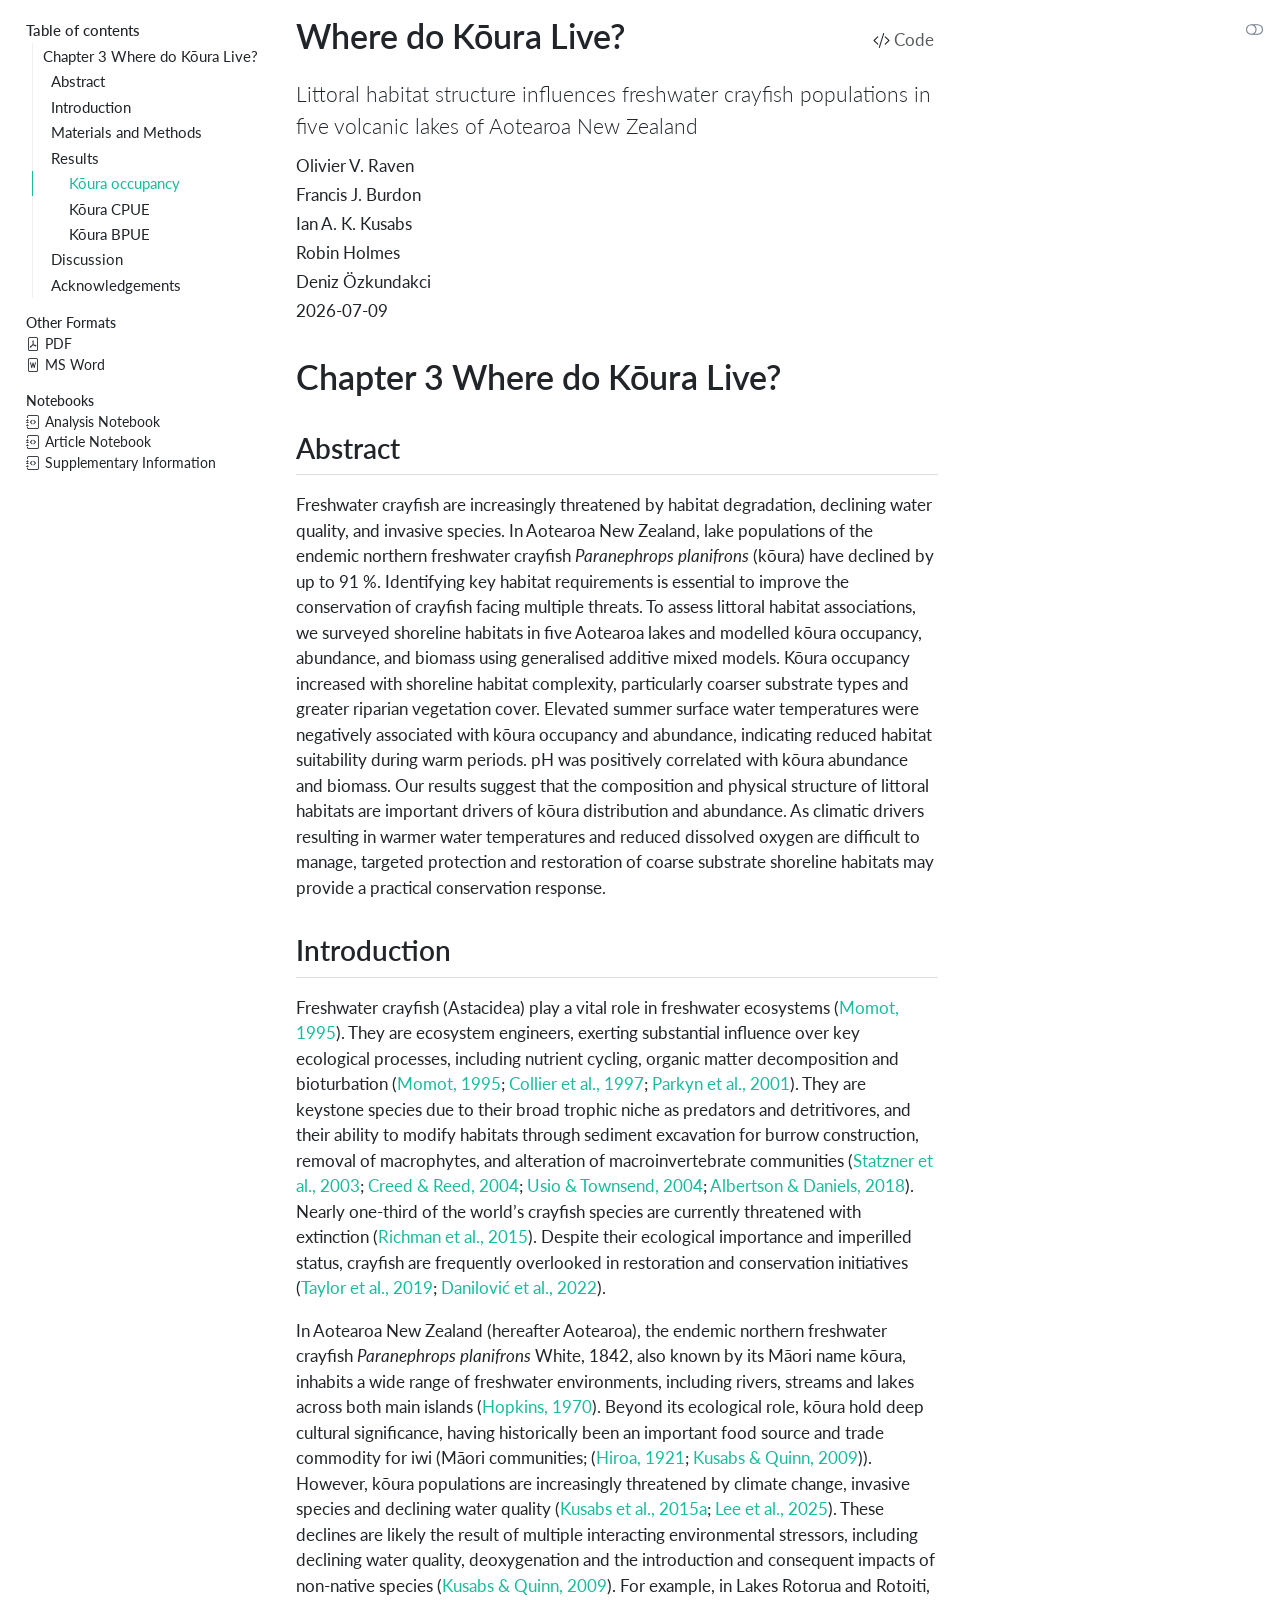
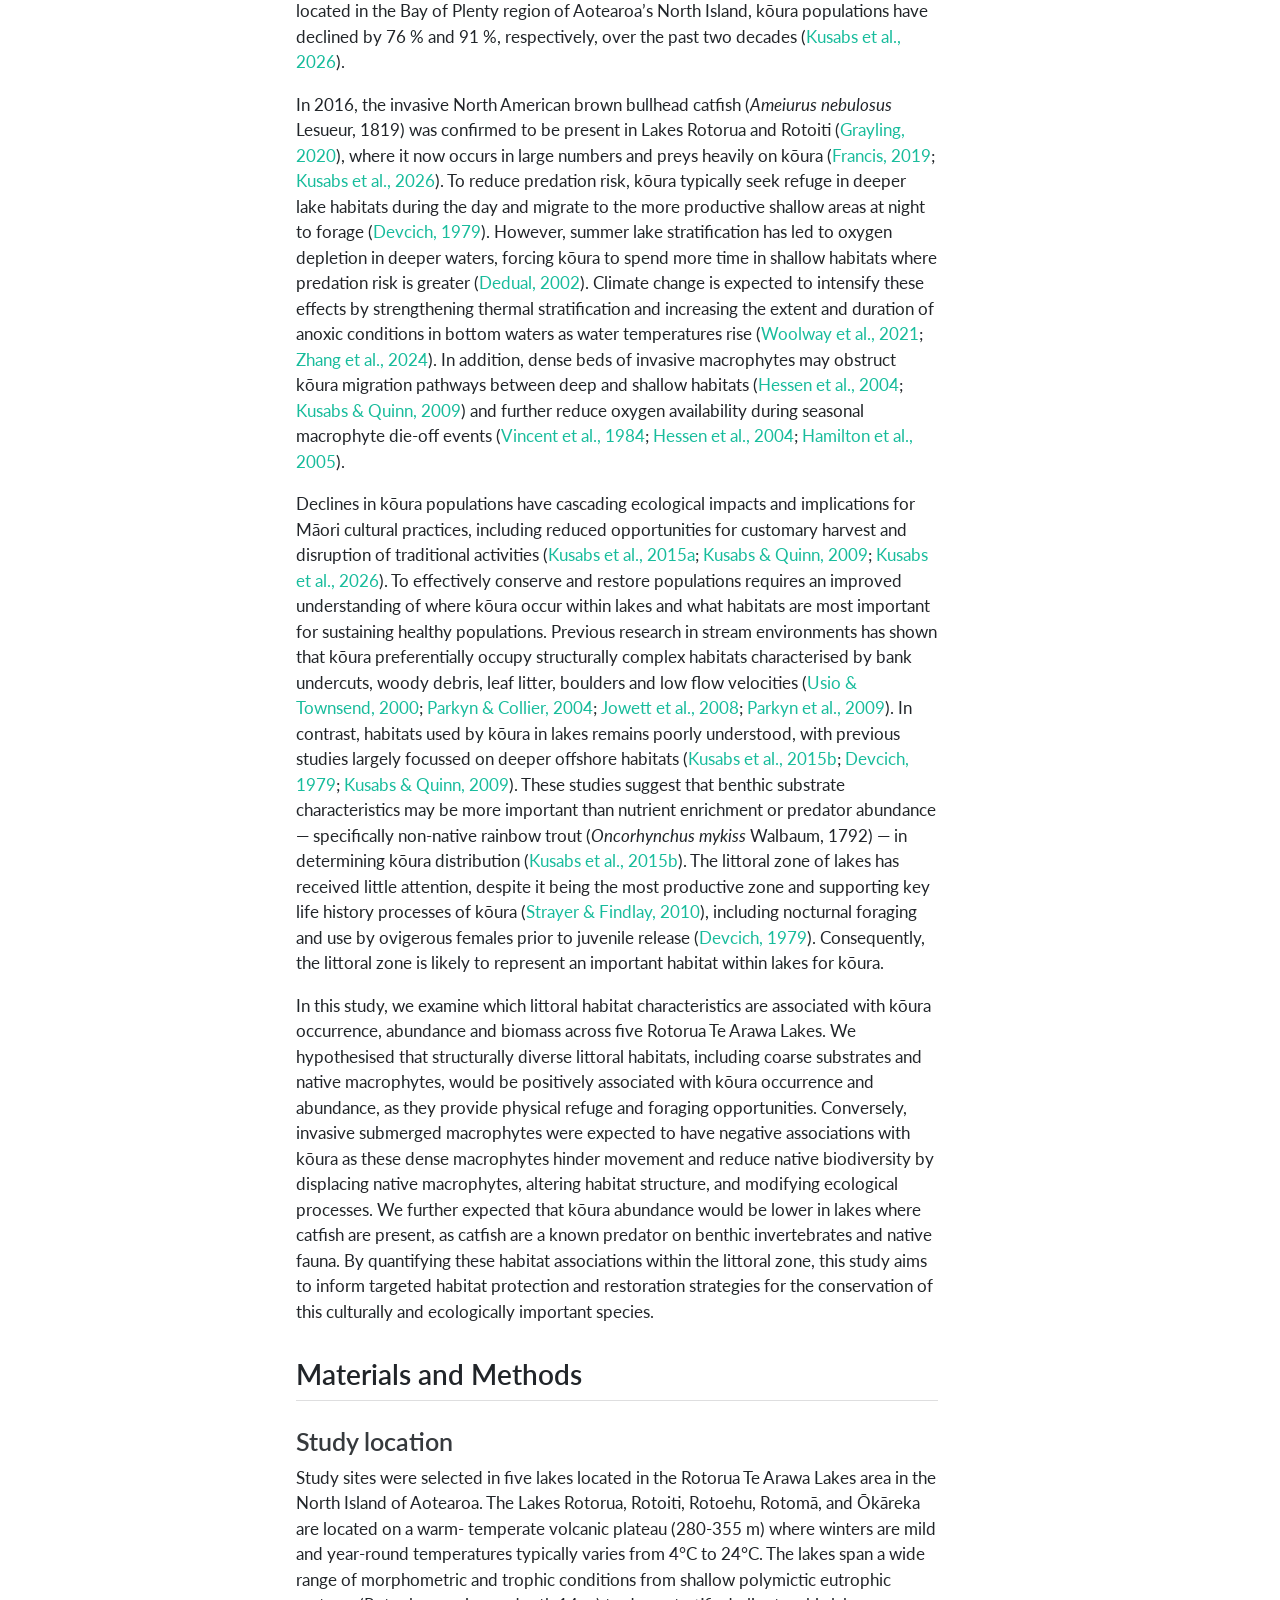
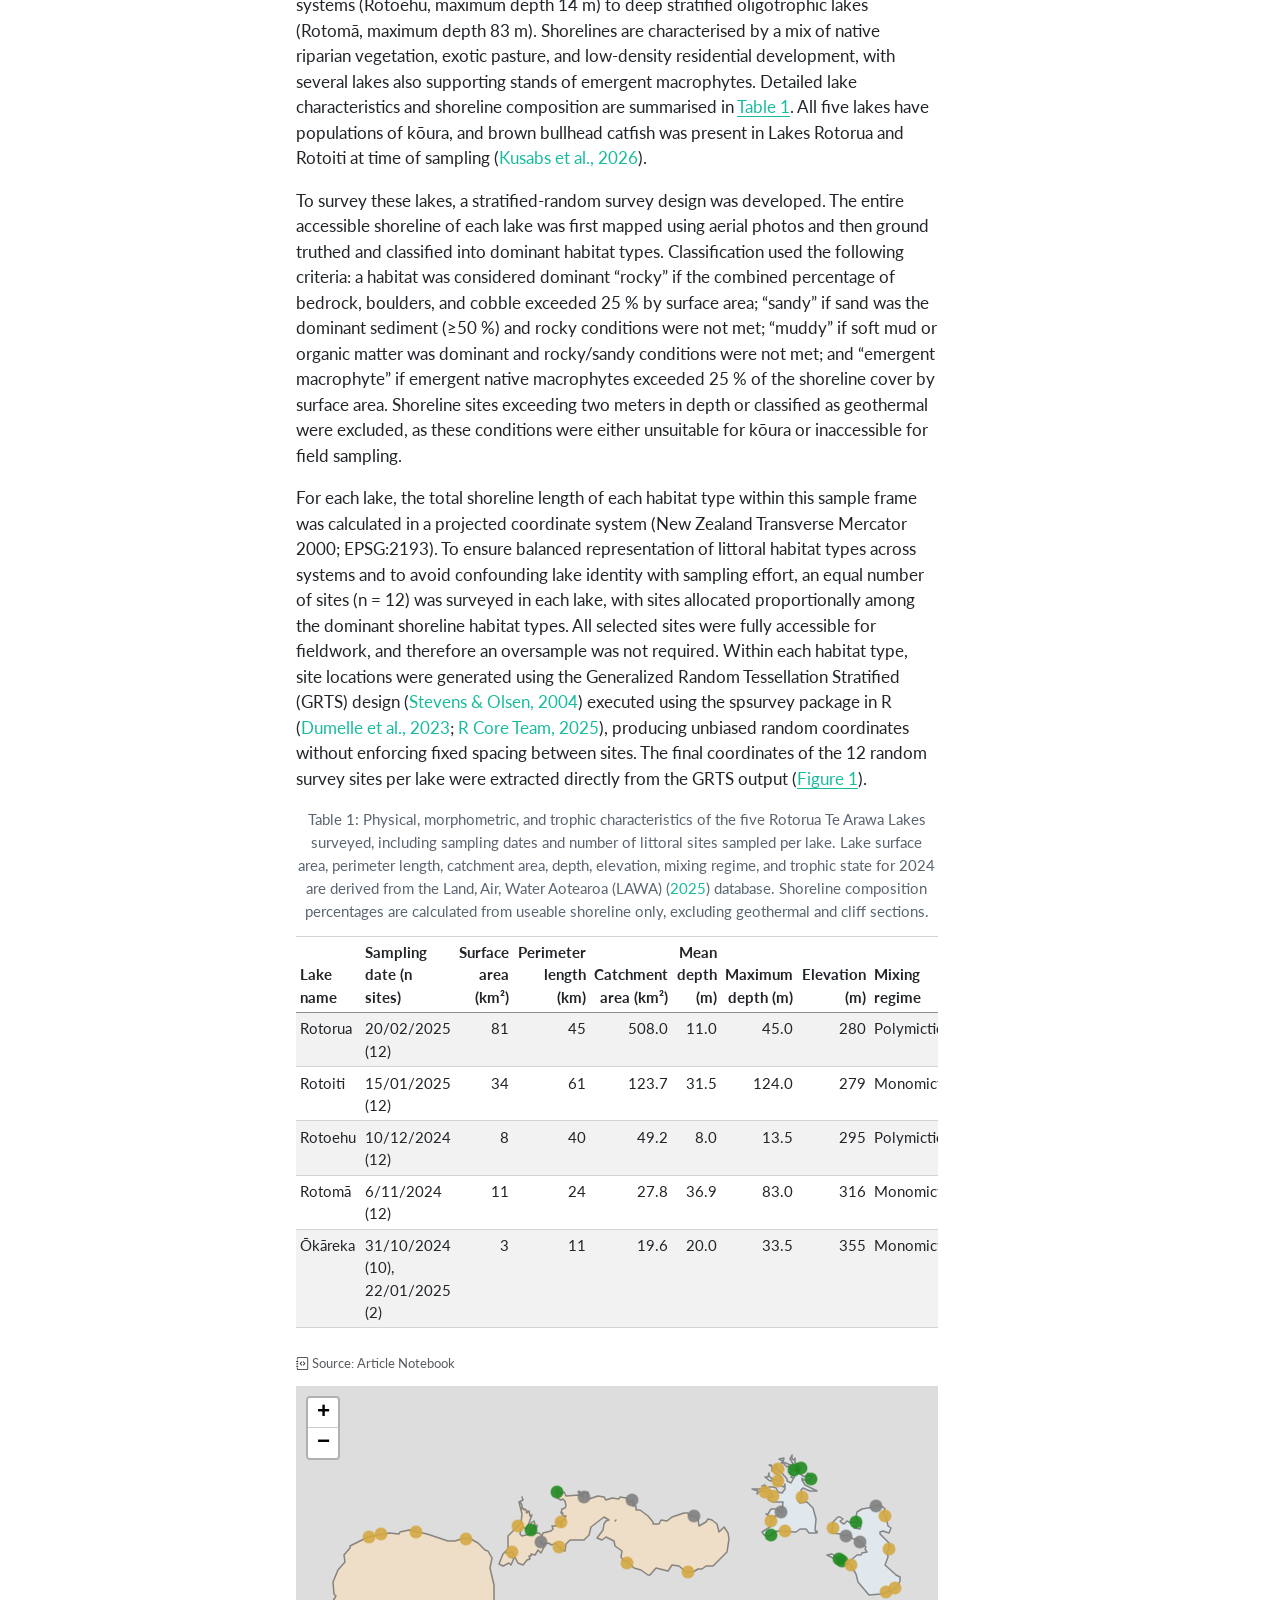
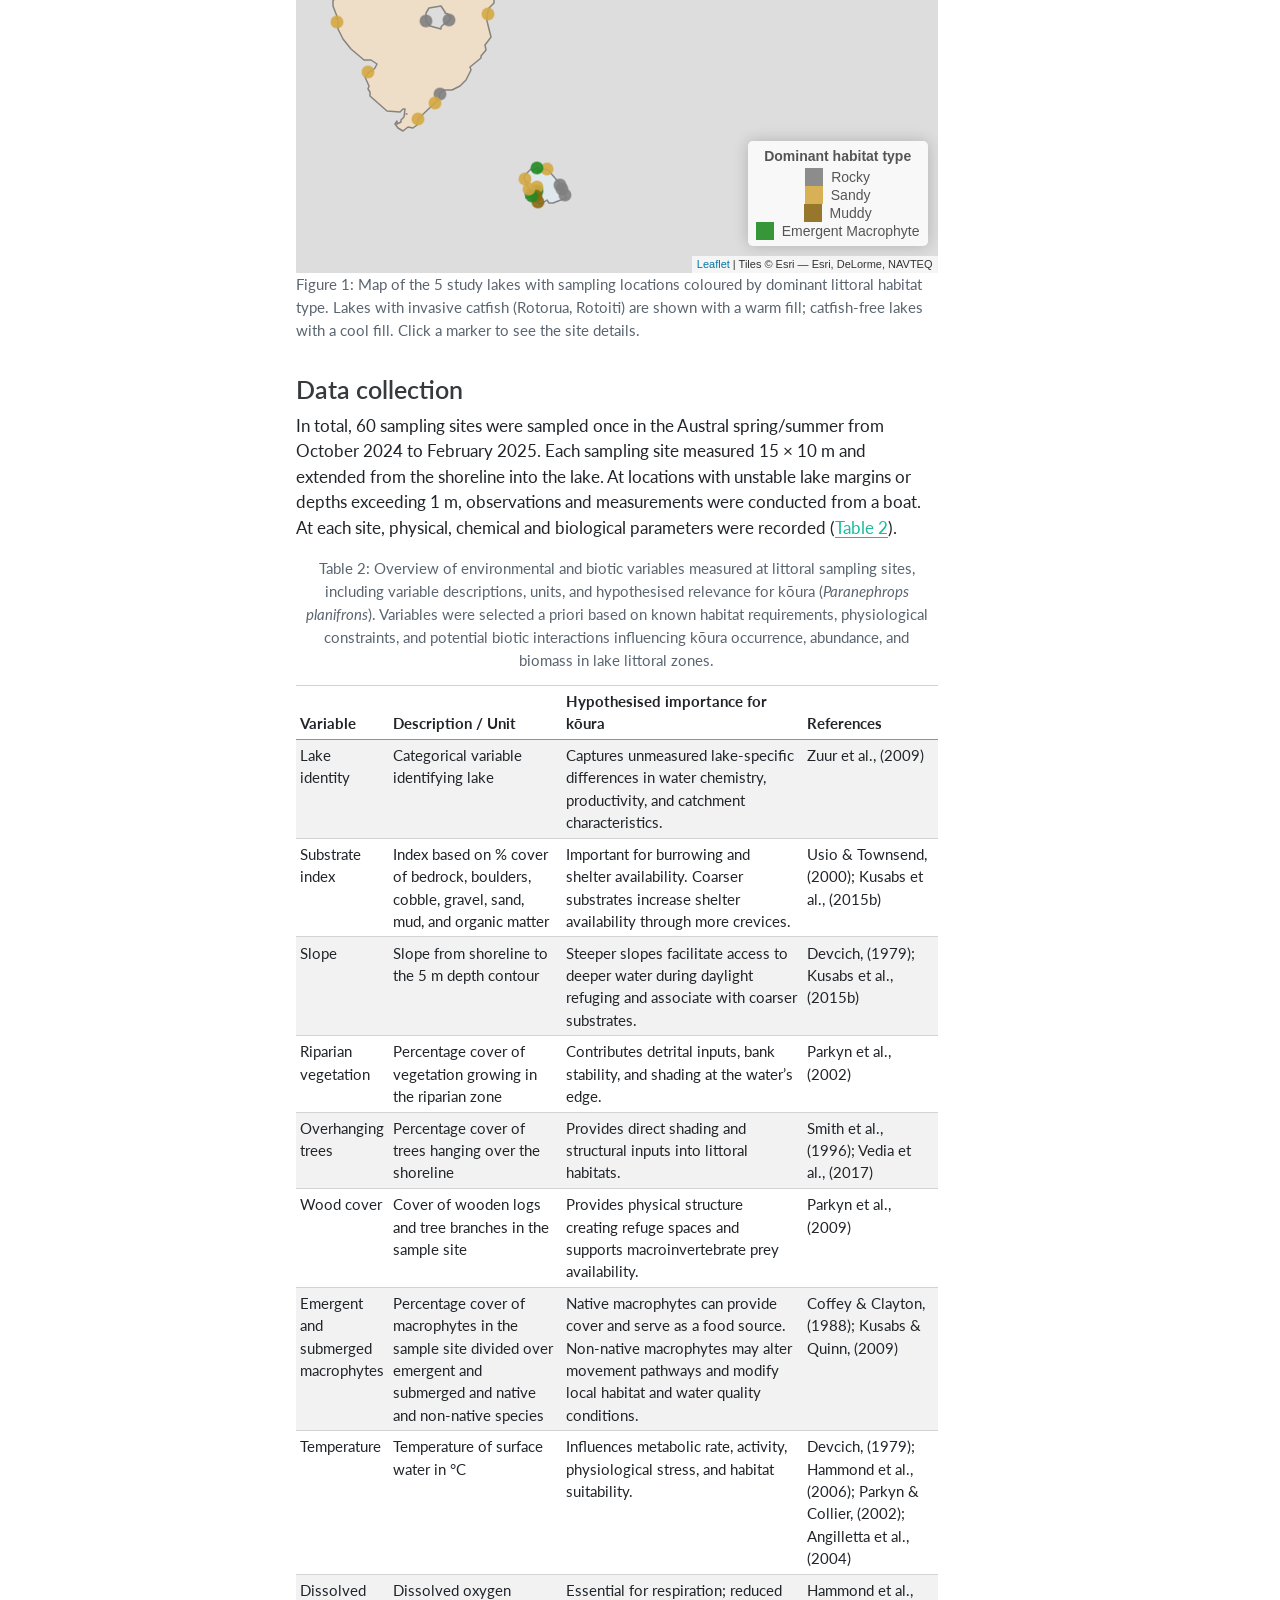
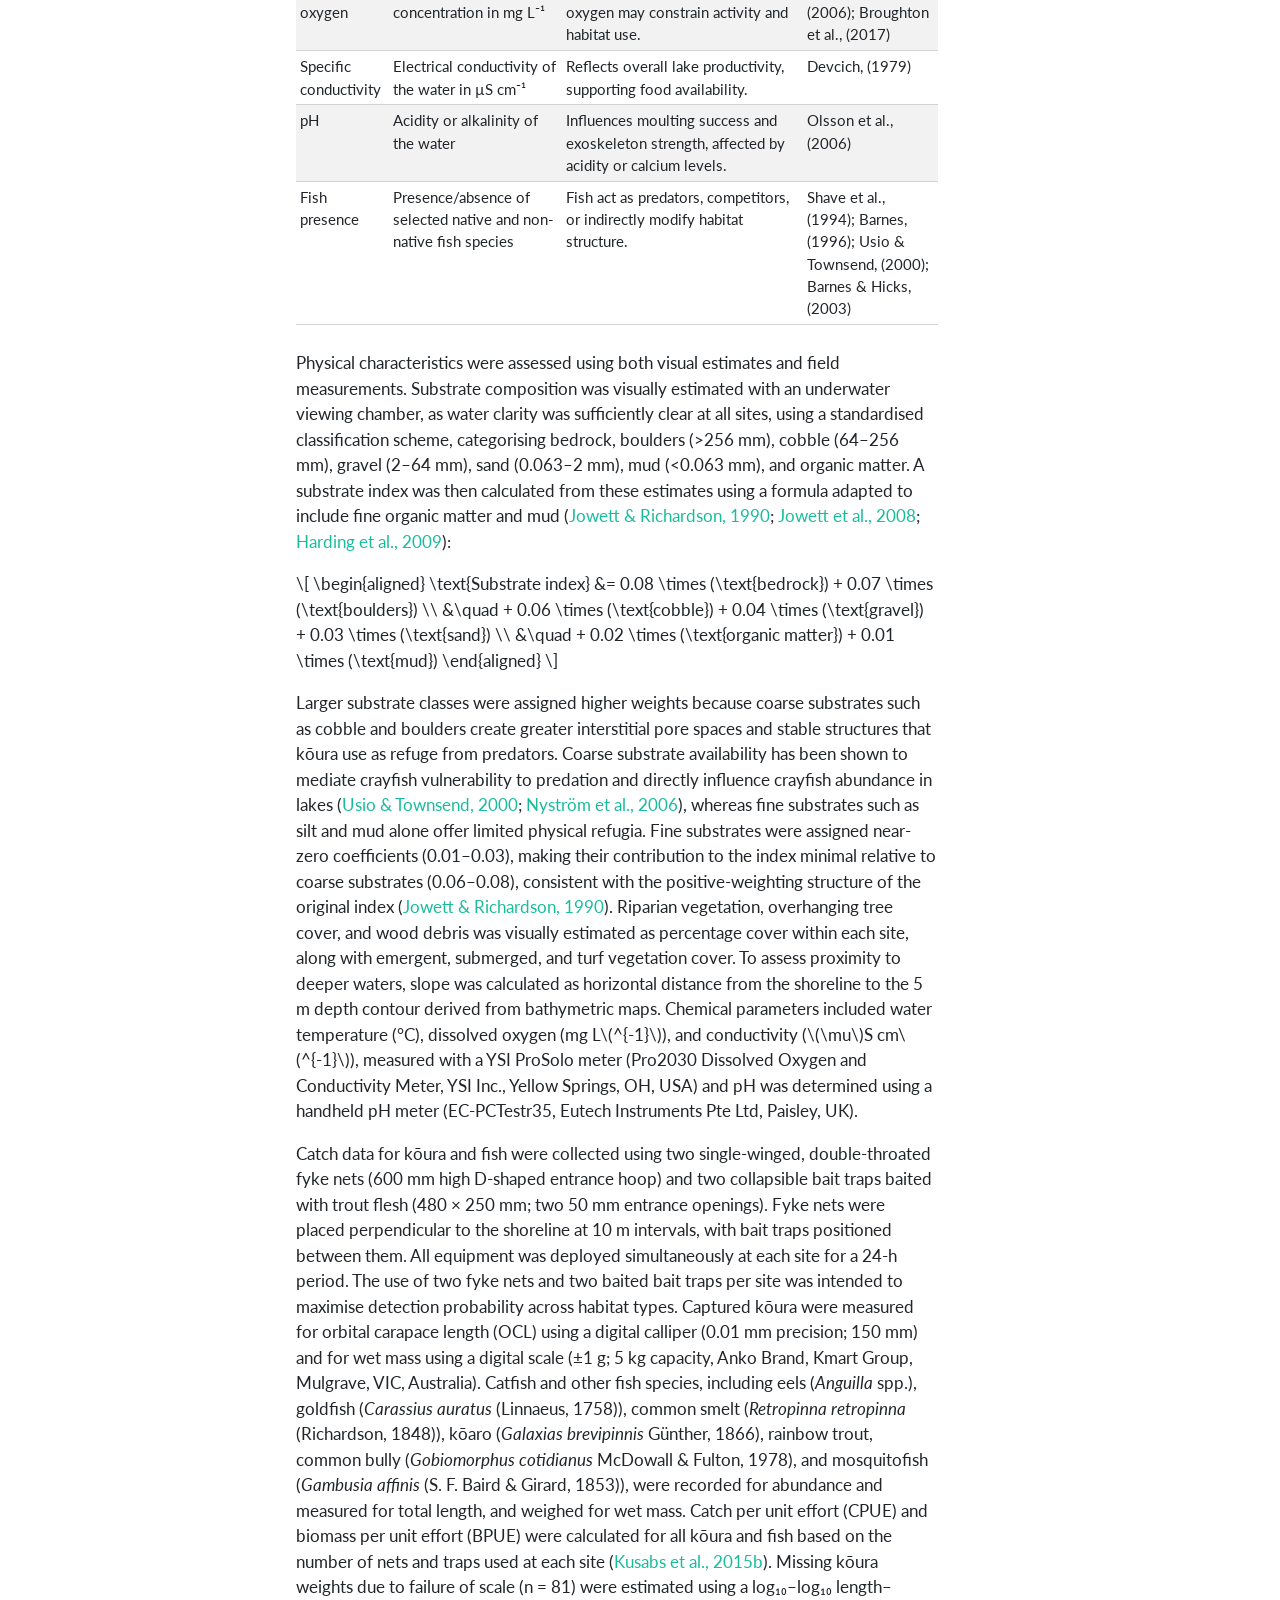
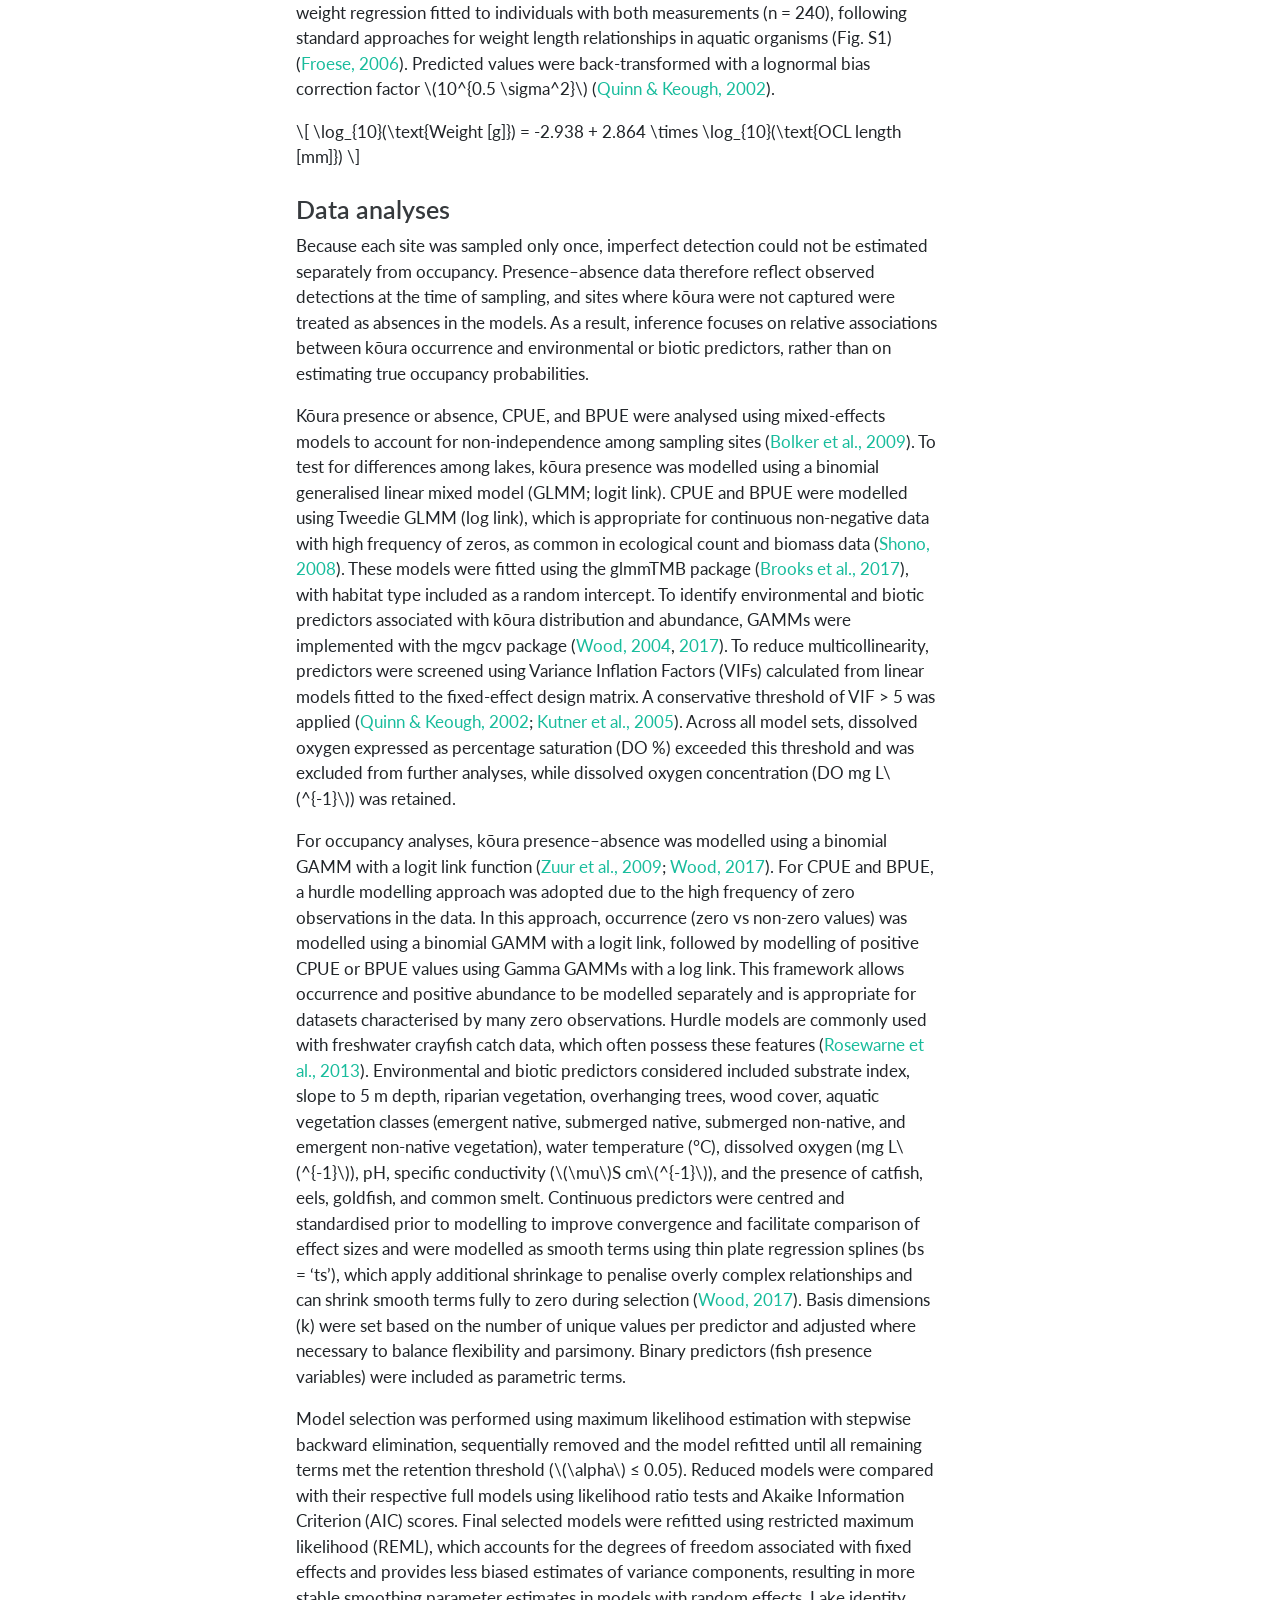
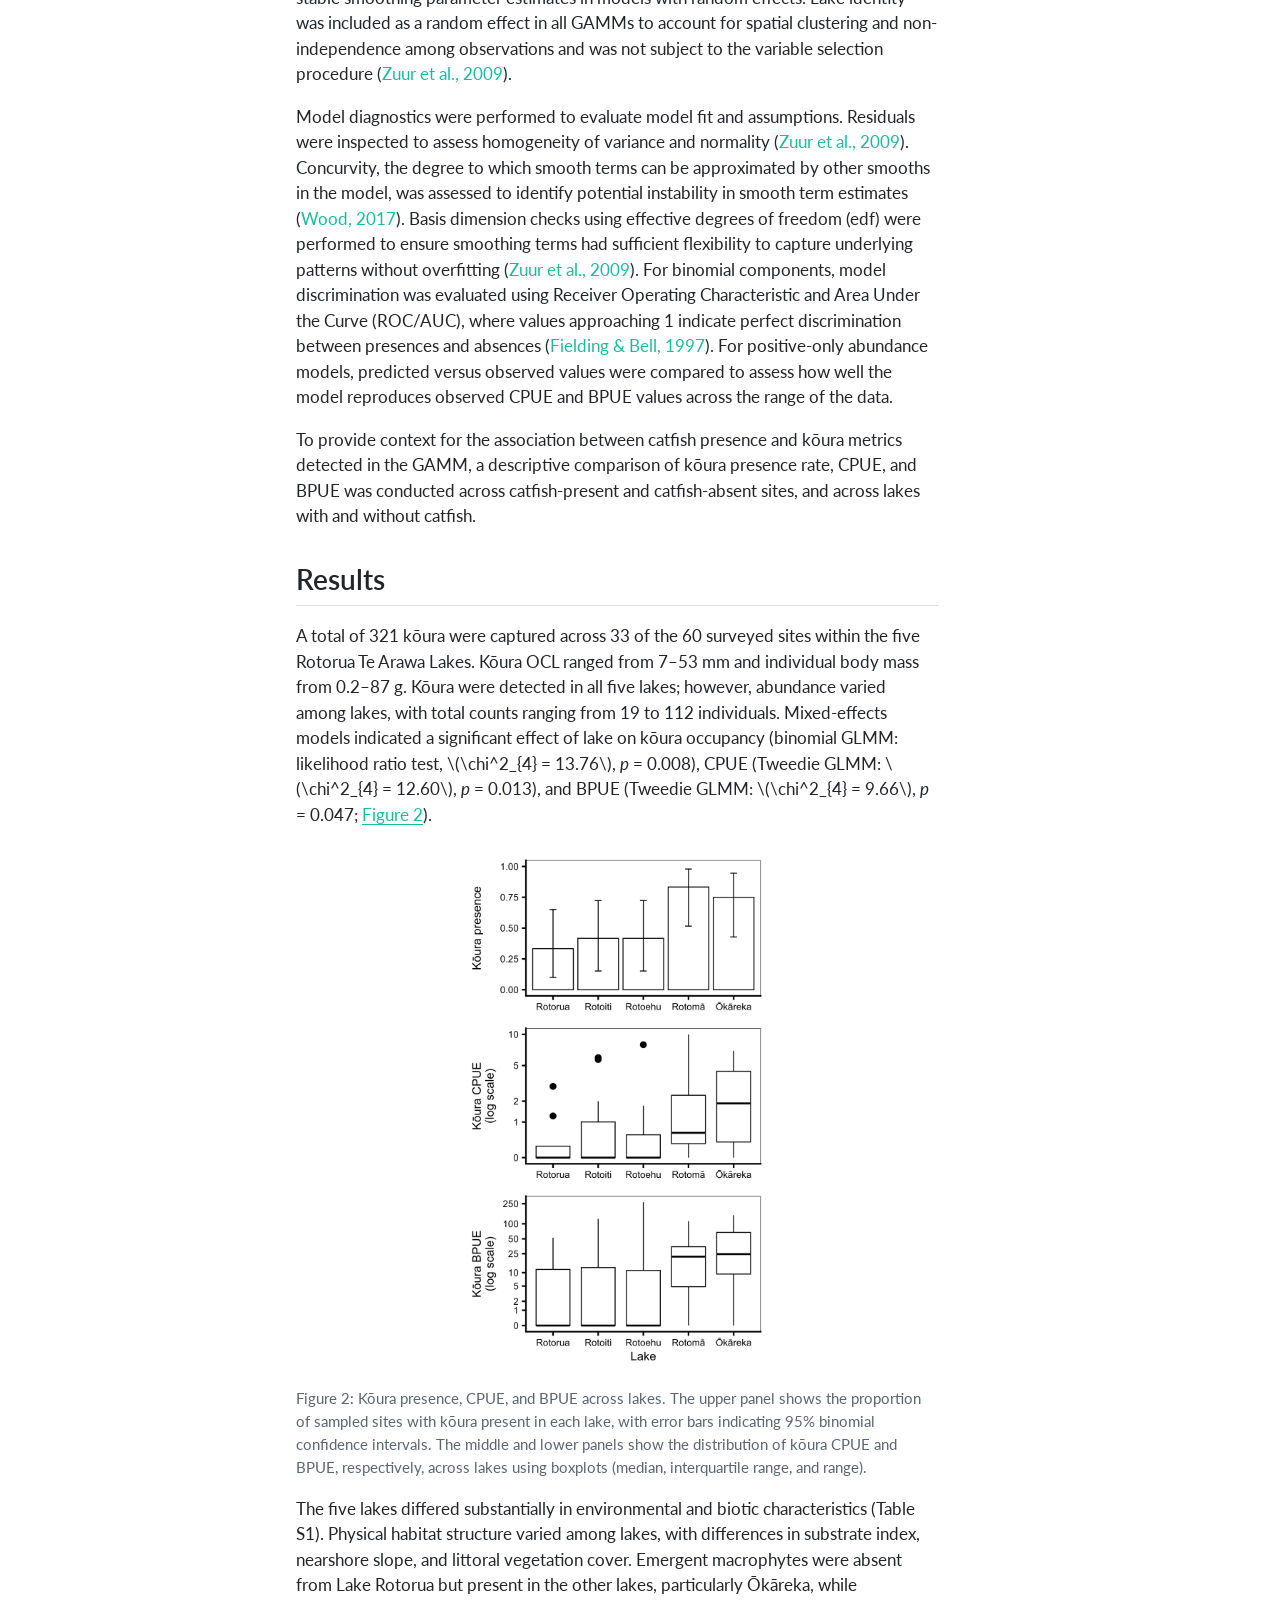
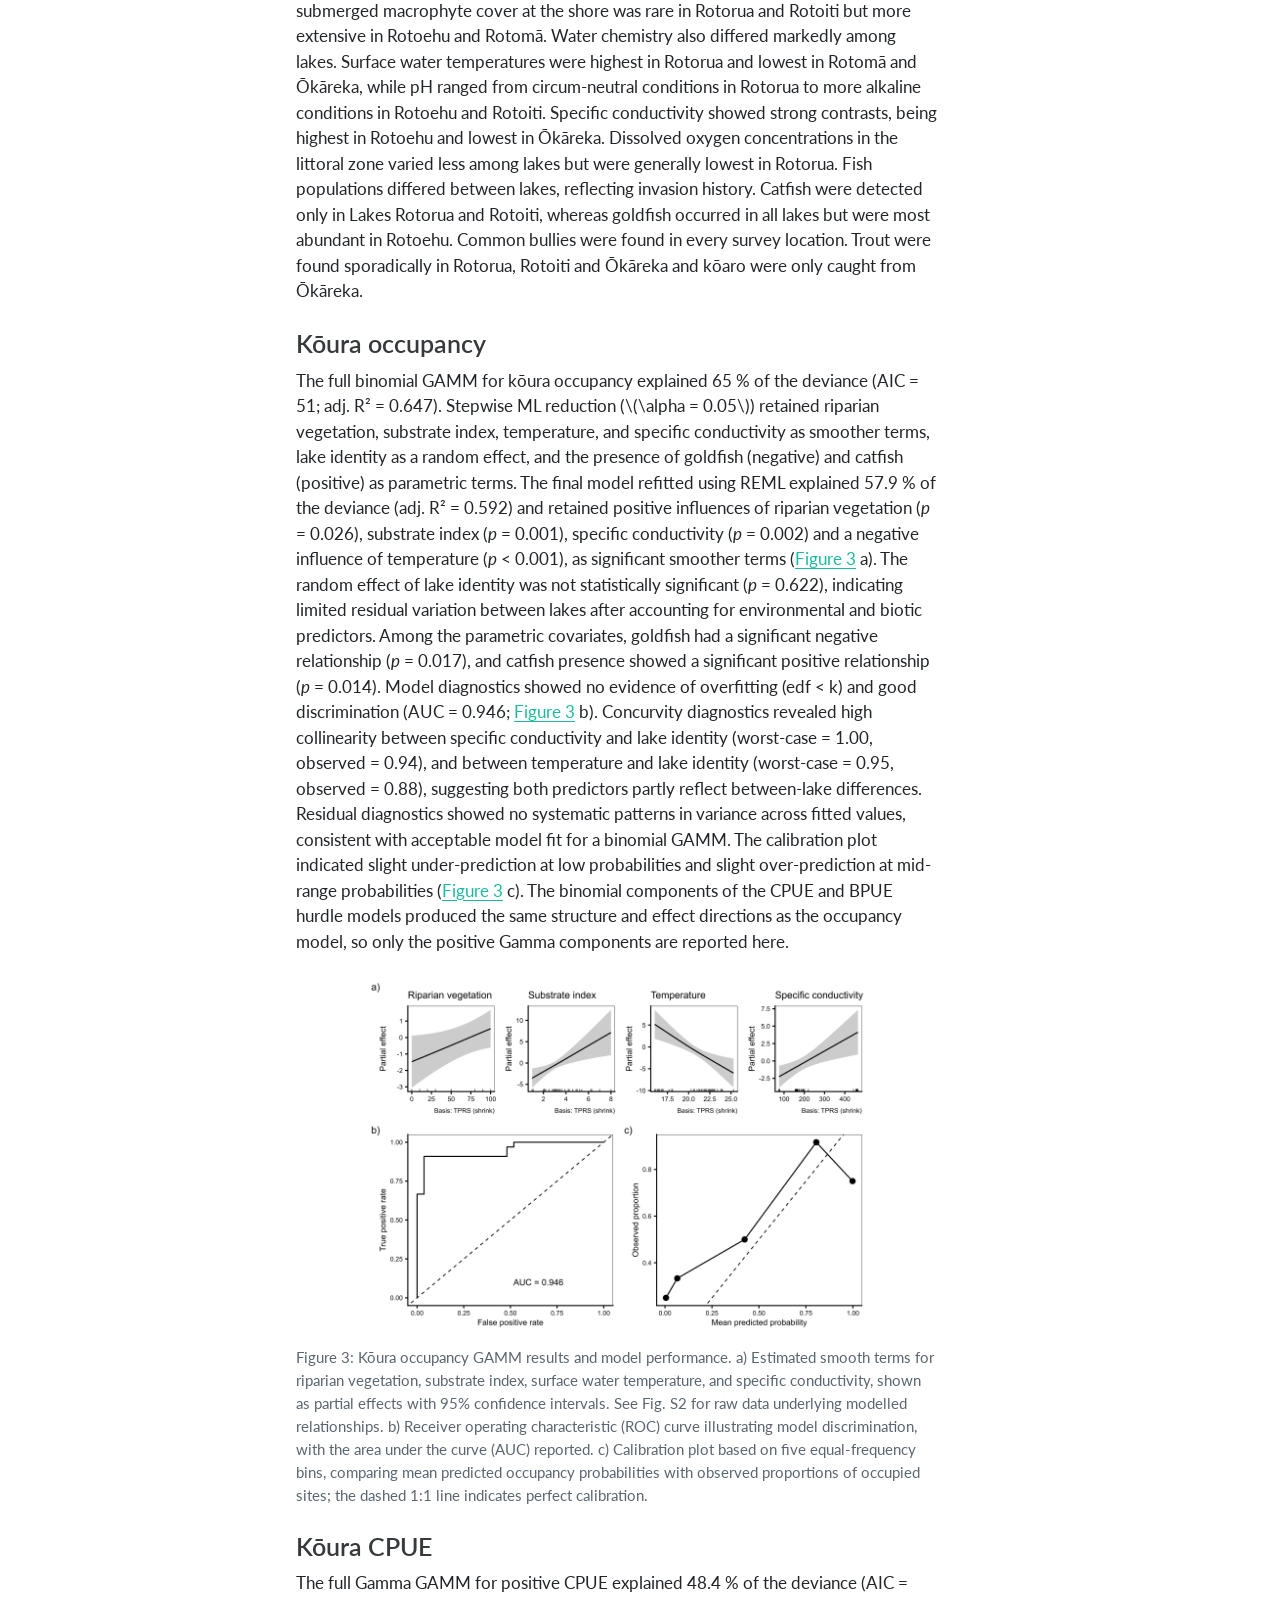
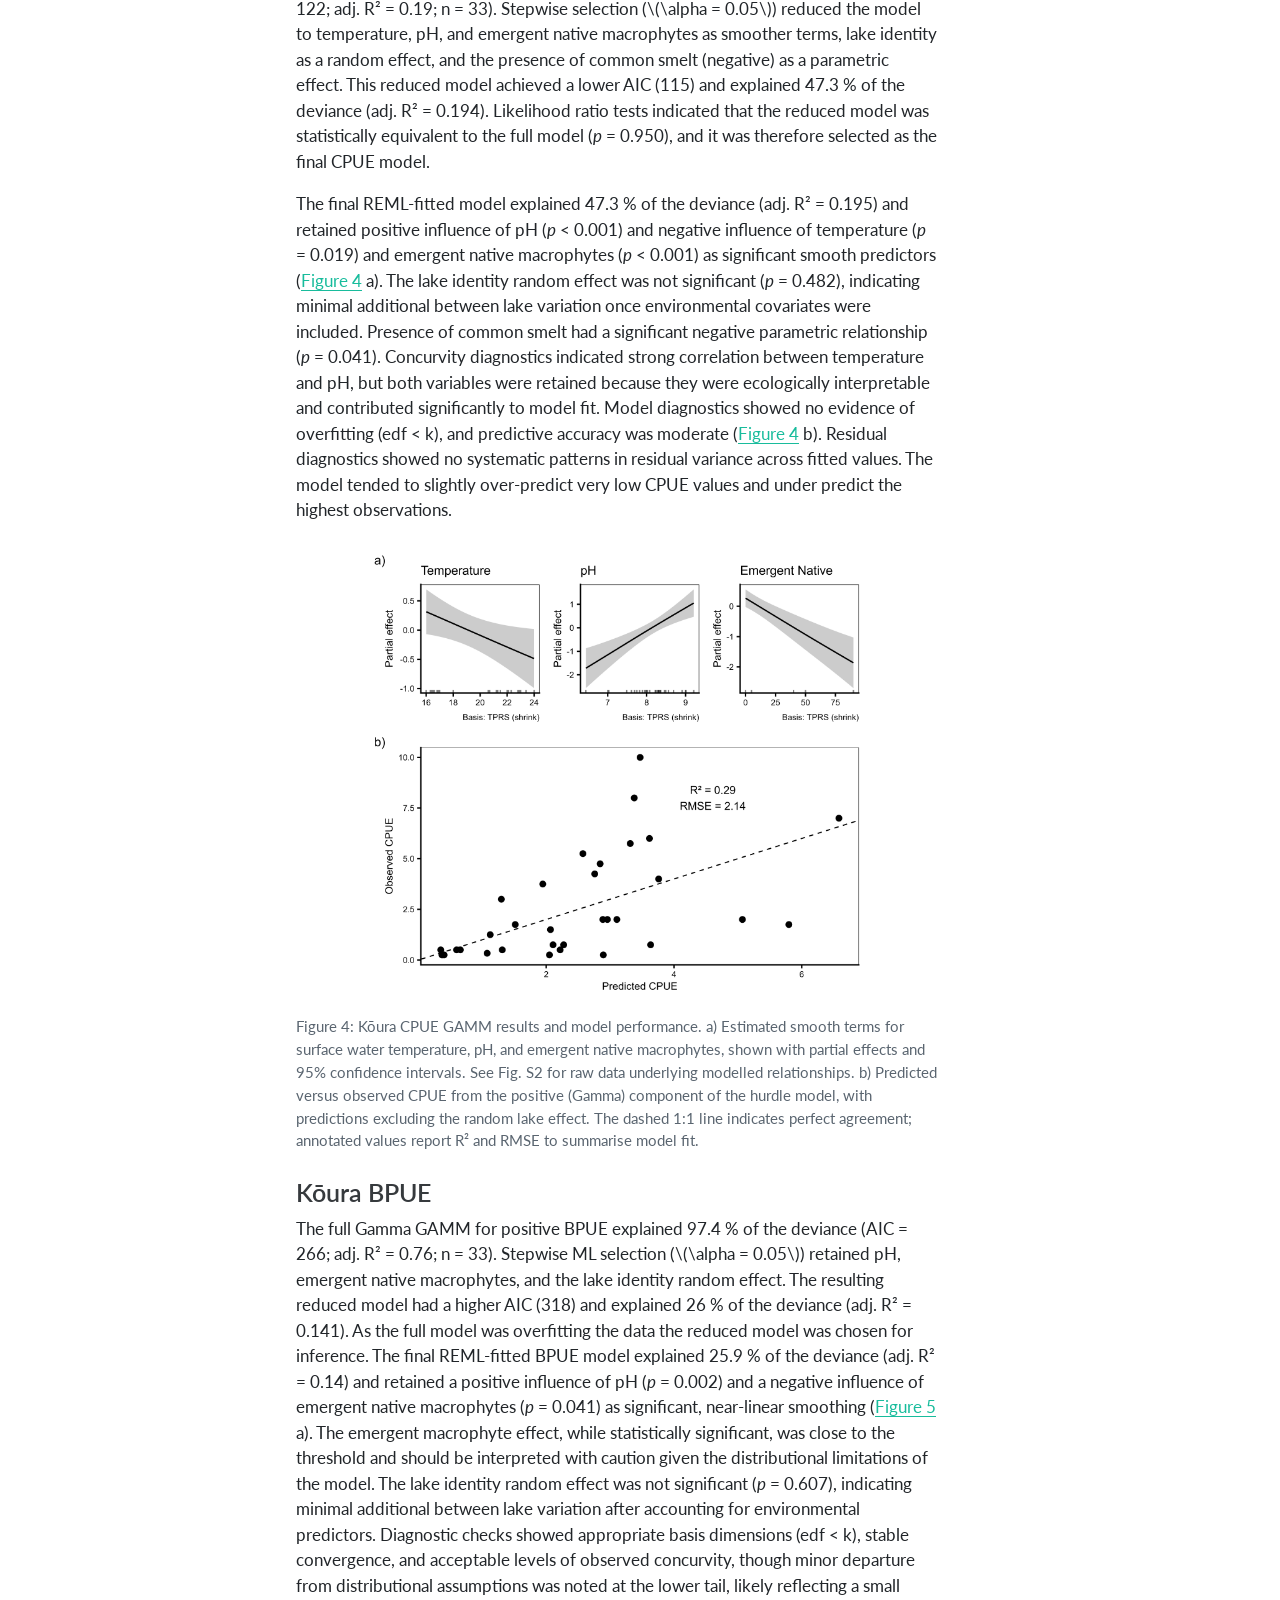
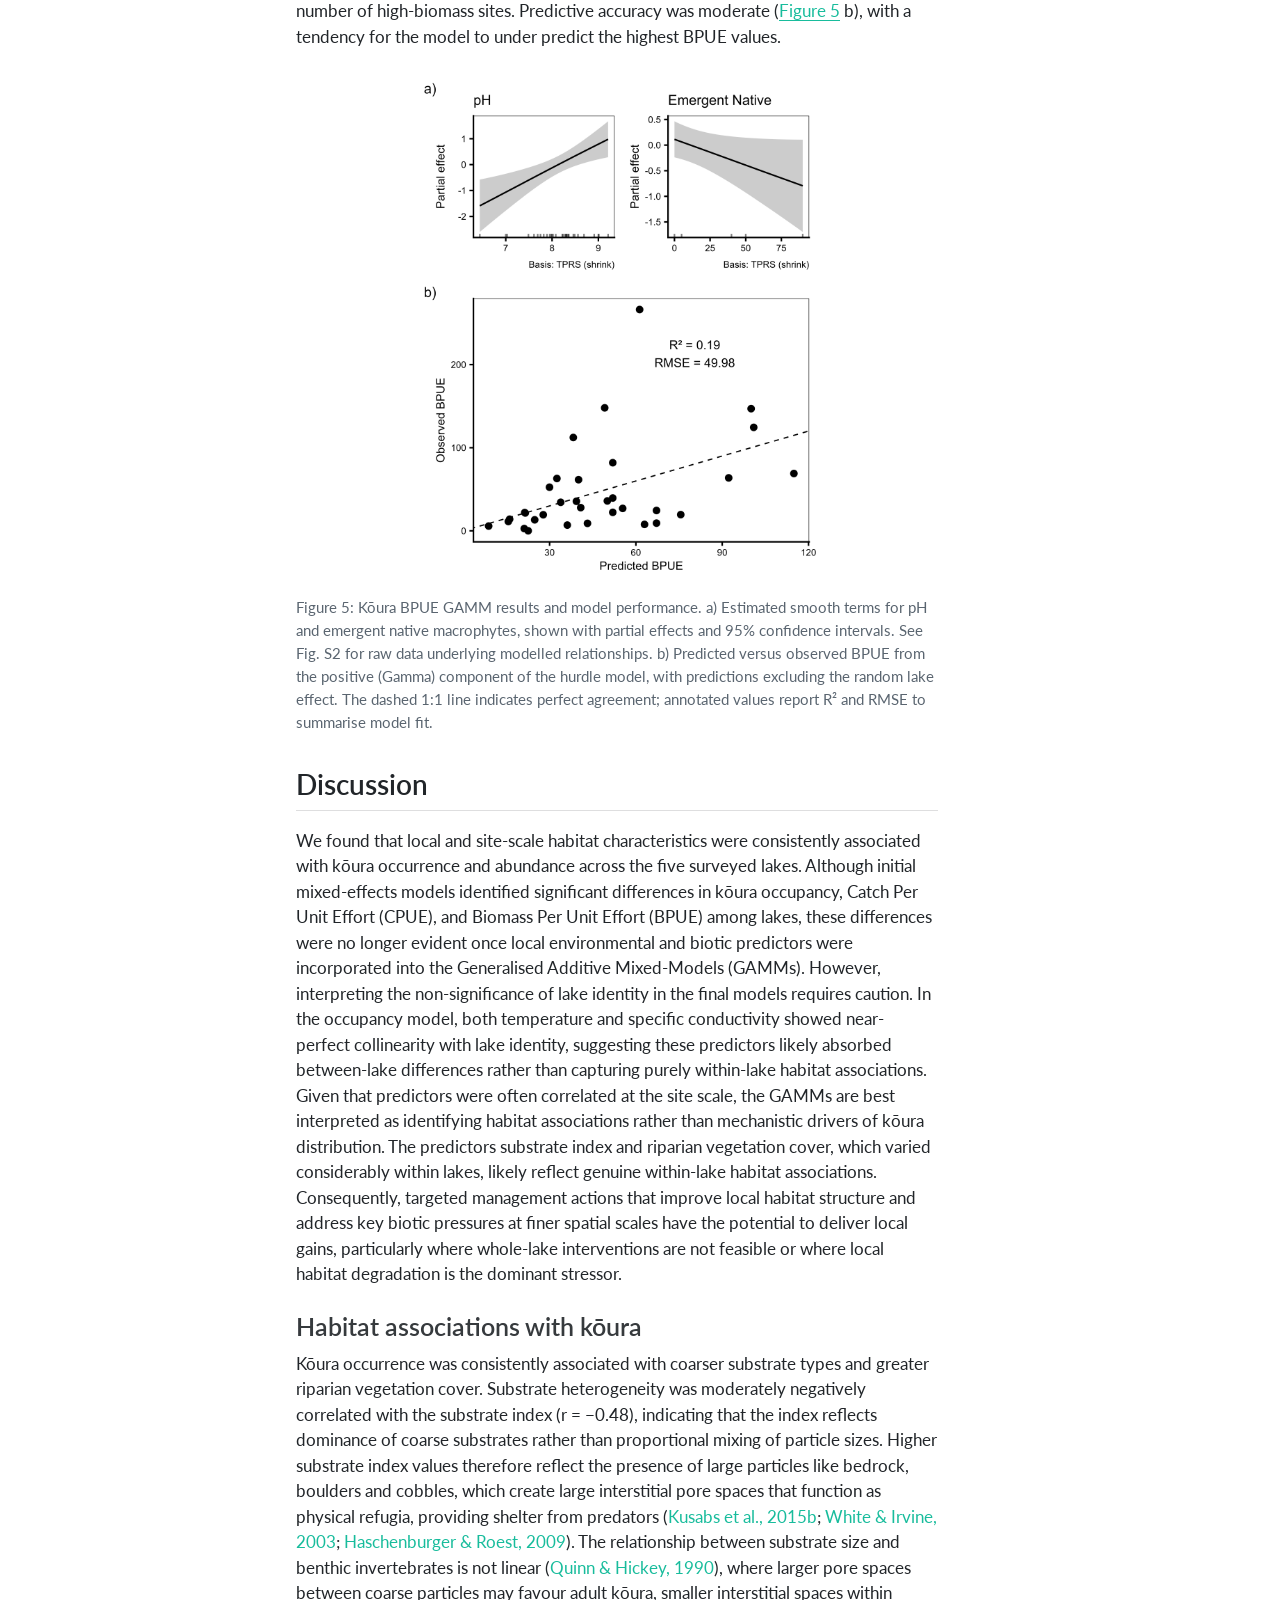
==== commit 12676858: "rerender to save several small changes" ====
--- a/docs/index.html
+++ b/docs/index.html
@@ -477,8 +477,8 @@
 </header>
 
 
-<section id="chapter-3-where-do-kōura-live" class="level1 unnumbered">
-<h1 class="unnumbered">Chapter 3 Where do Kōura Live?</h1>
+<section id="chapter-3-where-do-kōura-live" class="level1 unnumbered ch-page-heading">
+<h1 class="unnumbered ch-page-heading">Chapter 3 Where do Kōura Live?</h1>
 <section id="abstract" class="level2 unnumbered">
 <h2 class="unnumbered anchored" data-anchor-id="abstract">Abstract</h2>
 <p>Freshwater crayfish are increasingly threatened by habitat degradation, declining water quality, and invasive species. In Aotearoa New Zealand, lake populations of the endemic northern freshwater crayfish <em>Paranephrops planifrons</em> (kōura) have declined by up to 91 %. Identifying key habitat requirements is essential to improve the conservation of crayfish facing multiple threats. To assess littoral habitat associations, we surveyed shoreline habitats in five Aotearoa lakes and modelled kōura occupancy, abundance, and biomass using generalised additive mixed models. Kōura occupancy increased with shoreline habitat complexity, particularly coarser substrate types and greater riparian vegetation cover. Elevated summer surface water temperatures were negatively associated with kōura occupancy and abundance, indicating reduced habitat suitability during warm periods. pH was positively correlated with kōura abundance and biomass. Our results suggest that the composition and physical structure of littoral habitats are important drivers of kōura distribution and abundance. As climatic drivers resulting in warmer water temperatures and reduced dissolved oxygen are difficult to manage, targeted protection and restoration of coarse substrate shoreline habitats may provide a practical conservation response.</p>
@@ -790,10 +790,10 @@
 <section id="kōura-occupancy" class="level3">
 <h3 class="anchored" data-anchor-id="kōura-occupancy">Kōura occupancy</h3>
 <p>The full binomial GAMM for kōura occupancy explained 65 % of the deviance (AIC = 51; adj. R² = 0.647). Stepwise ML reduction (<span class="math inline">\(\alpha = 0.05\)</span>) retained riparian vegetation, substrate index, temperature, and specific conductivity as smoother terms, lake identity as a random effect, and the presence of goldfish (negative) and catfish (positive) as parametric terms. The final model refitted using REML explained 57.9 % of the deviance (adj. R² = 0.592) and retained positive influences of riparian vegetation (<em>p</em> = 0.026), substrate index (<em>p</em> = 0.001), specific conductivity (<em>p</em> = 0.002) and a negative influence of temperature (<em>p</em> &lt; 0.001), as significant smoother terms (<a href="#fig-occupancy-model" class="quarto-xref">Figure&nbsp;3</a> a). The random effect of lake identity was not statistically significant (<em>p</em> = 0.622), indicating limited residual variation between lakes after accounting for environmental and biotic predictors. Among the parametric covariates, goldfish had a significant negative relationship (<em>p</em> = 0.017), and catfish presence showed a significant positive relationship (<em>p</em> = 0.014). Model diagnostics showed no evidence of overfitting (edf &lt; k) and good discrimination (AUC = 0.946; <a href="#fig-occupancy-model" class="quarto-xref">Figure&nbsp;3</a> b). Concurvity diagnostics revealed high collinearity between specific conductivity and lake identity (worst-case = 1.00, observed = 0.94), and between temperature and lake identity (worst-case = 0.95, observed = 0.88), suggesting both predictors partly reflect between-lake differences. Residual diagnostics showed no systematic patterns in variance across fitted values, consistent with acceptable model fit for a binomial GAMM. The calibration plot indicated slight under-prediction at low probabilities and slight over-prediction at mid-range probabilities (<a href="#fig-occupancy-model" class="quarto-xref">Figure&nbsp;3</a> c). The binomial components of the CPUE and BPUE hurdle models produced the same structure and effect directions as the occupancy model, so only the positive Gamma components are reported here.</p>
-<div id="fig-occupancy-model" class="quarto-float quarto-figure quarto-figure-center anchored">
+<div id="fig-occupancy-model" class="quarto-float quarto-figure quarto-figure-center anchored" data-fig-pos="htbp">
 <figure class="quarto-float quarto-float-fig figure">
 <div aria-describedby="fig-occupancy-model-caption-0ceaefa1-69ba-4598-a22c-09a6ac19f8ca">
-<a href="outputs/fig-occupancy-model.png" class="lightbox" data-gallery="quarto-lightbox-gallery-2" title="Figure&nbsp;3: Kōura occupancy GAMM results and model performance. a) Estimated smooth terms for riparian vegetation, substrate index, surface water temperature, and specific conductivity, shown as partial effects with 95% confidence intervals. See Fig. S2 for raw data underlying modelled relationships. b) Receiver operating characteristic (ROC) curve illustrating model discrimination, with the area under the curve (AUC) reported. c) Calibration plot based on five equal-frequency bins, comparing mean predicted occupancy probabilities with observed proportions of occupied sites; the dashed 1:1 line indicates perfect calibration."><img src="outputs/fig-occupancy-model.png" class="img-fluid figure-img" style="width:80.0%"></a>
+<a href="outputs/fig-occupancy-model.png" class="lightbox" data-gallery="quarto-lightbox-gallery-2" title="Figure&nbsp;3: Kōura occupancy GAMM results and model performance. a) Estimated smooth terms for riparian vegetation, substrate index, surface water temperature, and specific conductivity, shown as partial effects with 95% confidence intervals. See Fig. S2 for raw data underlying modelled relationships. b) Receiver operating characteristic (ROC) curve illustrating model discrimination, with the area under the curve (AUC) reported. c) Calibration plot based on five equal-frequency bins, comparing mean predicted occupancy probabilities with observed proportions of occupied sites; the dashed 1:1 line indicates perfect calibration."><img src="outputs/fig-occupancy-model.png" class="img-fluid figure-img" style="width:80.0%" data-fig-pos="htbp"></a>
 </div>
 <figcaption class="quarto-float-caption-bottom quarto-float-caption quarto-float-fig" id="fig-occupancy-model-caption-0ceaefa1-69ba-4598-a22c-09a6ac19f8ca">
 Figure&nbsp;3: Kōura occupancy GAMM results and model performance. a) Estimated smooth terms for riparian vegetation, substrate index, surface water temperature, and specific conductivity, shown as partial effects with 95% confidence intervals. See Fig. S2 for raw data underlying modelled relationships. b) Receiver operating characteristic (ROC) curve illustrating model discrimination, with the area under the curve (AUC) reported. c) Calibration plot based on five equal-frequency bins, comparing mean predicted occupancy probabilities with observed proportions of occupied sites; the dashed 1:1 line indicates perfect calibration.
@@ -805,10 +805,10 @@
 <h3 class="anchored" data-anchor-id="kōura-cpue">Kōura CPUE</h3>
 <p>The full Gamma GAMM for positive CPUE explained 48.4 % of the deviance (AIC = 122; adj. R² = 0.19; n = 33). Stepwise selection (<span class="math inline">\(\alpha = 0.05\)</span>) reduced the model to temperature, pH, and emergent native macrophytes as smoother terms, lake identity as a random effect, and the presence of common smelt (negative) as a parametric effect. This reduced model achieved a lower AIC (115) and explained 47.3 % of the deviance (adj. R² = 0.194). Likelihood ratio tests indicated that the reduced model was statistically equivalent to the full model (<em>p</em> = 0.950), and it was therefore selected as the final CPUE model.</p>
 <p>The final REML-fitted model explained 47.3 % of the deviance (adj. R² = 0.195) and retained positive influence of pH (<em>p</em> &lt; 0.001) and negative influence of temperature (<em>p</em> = 0.019) and emergent native macrophytes (<em>p</em> &lt; 0.001) as significant smooth predictors (<a href="#fig-cpue-hurdle" class="quarto-xref">Figure&nbsp;4</a> a). The lake identity random effect was not significant (<em>p</em> = 0.482), indicating minimal additional between lake variation once environmental covariates were included. Presence of common smelt had a significant negative parametric relationship (<em>p</em> = 0.041). Concurvity diagnostics indicated strong correlation between temperature and pH, but both variables were retained because they were ecologically interpretable and contributed significantly to model fit. Model diagnostics showed no evidence of overfitting (edf &lt; k), and predictive accuracy was moderate (<a href="#fig-cpue-hurdle" class="quarto-xref">Figure&nbsp;4</a> b). Residual diagnostics showed no systematic patterns in residual variance across fitted values. The model tended to slightly over-predict very low CPUE values and under predict the highest observations.</p>
-<div id="fig-cpue-hurdle" class="quarto-float quarto-figure quarto-figure-center anchored">
+<div id="fig-cpue-hurdle" class="quarto-float quarto-figure quarto-figure-center anchored" data-fig-pos="htbp">
 <figure class="quarto-float quarto-float-fig figure">
 <div aria-describedby="fig-cpue-hurdle-caption-0ceaefa1-69ba-4598-a22c-09a6ac19f8ca">
-<a href="outputs/fig-cpue-hurdle.png" class="lightbox" data-gallery="quarto-lightbox-gallery-3" title="Figure&nbsp;4: Kōura CPUE GAMM results and model performance. a) Estimated smooth terms for surface water temperature, pH, and emergent native macrophytes, shown with partial effects and 95% confidence intervals. See Fig. S2 for raw data underlying modelled relationships. b) Predicted versus observed CPUE from the positive (Gamma) component of the hurdle model, with predictions excluding the random lake effect. The dashed 1:1 line indicates perfect agreement; annotated values report R² and RMSE to summarise model fit."><img src="outputs/fig-cpue-hurdle.png" class="img-fluid figure-img" style="width:80.0%"></a>
+<a href="outputs/fig-cpue-hurdle.png" class="lightbox" data-gallery="quarto-lightbox-gallery-3" title="Figure&nbsp;4: Kōura CPUE GAMM results and model performance. a) Estimated smooth terms for surface water temperature, pH, and emergent native macrophytes, shown with partial effects and 95% confidence intervals. See Fig. S2 for raw data underlying modelled relationships. b) Predicted versus observed CPUE from the positive (Gamma) component of the hurdle model, with predictions excluding the random lake effect. The dashed 1:1 line indicates perfect agreement; annotated values report R² and RMSE to summarise model fit."><img src="outputs/fig-cpue-hurdle.png" class="img-fluid figure-img" style="width:80.0%" data-fig-pos="htbp"></a>
 </div>
 <figcaption class="quarto-float-caption-bottom quarto-float-caption quarto-float-fig" id="fig-cpue-hurdle-caption-0ceaefa1-69ba-4598-a22c-09a6ac19f8ca">
 Figure&nbsp;4: Kōura CPUE GAMM results and model performance. a) Estimated smooth terms for surface water temperature, pH, and emergent native macrophytes, shown with partial effects and 95% confidence intervals. See Fig. S2 for raw data underlying modelled relationships. b) Predicted versus observed CPUE from the positive (Gamma) component of the hurdle model, with predictions excluding the random lake effect. The dashed 1:1 line indicates perfect agreement; annotated values report R² and RMSE to summarise model fit.
@@ -819,10 +819,10 @@
 <section id="kōura-bpue" class="level3">
 <h3 class="anchored" data-anchor-id="kōura-bpue">Kōura BPUE</h3>
 <p>The full Gamma GAMM for positive BPUE explained 97.4 % of the deviance (AIC = 266; adj. R² = 0.76; n = 33). Stepwise ML selection (<span class="math inline">\(\alpha = 0.05\)</span>) retained pH, emergent native macrophytes, and the lake identity random effect. The resulting reduced model had a higher AIC (318) and explained 26 % of the deviance (adj. R² = 0.141). As the full model was overfitting the data the reduced model was chosen for inference. The final REML-fitted BPUE model explained 25.9 % of the deviance (adj. R² = 0.14) and retained a positive influence of pH (<em>p</em> = 0.002) and a negative influence of emergent native macrophytes (<em>p</em> = 0.041) as significant, near-linear smoothing (<a href="#fig-bpue-hurdle" class="quarto-xref">Figure&nbsp;5</a> a). The emergent macrophyte effect, while statistically significant, was close to the threshold and should be interpreted with caution given the distributional limitations of the model. The lake identity random effect was not significant (<em>p</em> = 0.607), indicating minimal additional between lake variation after accounting for environmental predictors. Diagnostic checks showed appropriate basis dimensions (edf &lt; k), stable convergence, and acceptable levels of observed concurvity, though minor departure from distributional assumptions was noted at the lower tail, likely reflecting a small number of high-biomass sites. Predictive accuracy was moderate (<a href="#fig-bpue-hurdle" class="quarto-xref">Figure&nbsp;5</a> b), with a tendency for the model to under predict the highest BPUE values.</p>
-<div id="fig-bpue-hurdle" class="quarto-float quarto-figure quarto-figure-center anchored">
+<div id="fig-bpue-hurdle" class="quarto-float quarto-figure quarto-figure-center anchored" data-fig-pos="htbp">
 <figure class="quarto-float quarto-float-fig figure">
 <div aria-describedby="fig-bpue-hurdle-caption-0ceaefa1-69ba-4598-a22c-09a6ac19f8ca">
-<a href="outputs/fig-bpue-hurdle.png" class="lightbox" data-gallery="quarto-lightbox-gallery-4" title="Figure&nbsp;5: Kōura BPUE GAMM results and model performance. a) Estimated smooth terms for pH and emergent native macrophytes, shown with partial effects and 95% confidence intervals. See Fig. S2 for raw data underlying modelled relationships. b) Predicted versus observed BPUE from the positive (Gamma) component of the hurdle model, with predictions excluding the random lake effect. The dashed 1:1 line indicates perfect agreement; annotated values report R² and RMSE to summarise model fit."><img src="outputs/fig-bpue-hurdle.png" class="img-fluid figure-img" style="width:65.0%"></a>
+<a href="outputs/fig-bpue-hurdle.png" class="lightbox" data-gallery="quarto-lightbox-gallery-4" title="Figure&nbsp;5: Kōura BPUE GAMM results and model performance. a) Estimated smooth terms for pH and emergent native macrophytes, shown with partial effects and 95% confidence intervals. See Fig. S2 for raw data underlying modelled relationships. b) Predicted versus observed BPUE from the positive (Gamma) component of the hurdle model, with predictions excluding the random lake effect. The dashed 1:1 line indicates perfect agreement; annotated values report R² and RMSE to summarise model fit."><img src="outputs/fig-bpue-hurdle.png" class="img-fluid figure-img" style="width:65.0%" data-fig-pos="htbp"></a>
 </div>
 <figcaption class="quarto-float-caption-bottom quarto-float-caption quarto-float-fig" id="fig-bpue-hurdle-caption-0ceaefa1-69ba-4598-a22c-09a6ac19f8ca">
 Figure&nbsp;5: Kōura BPUE GAMM results and model performance. a) Estimated smooth terms for pH and emergent native macrophytes, shown with partial effects and 95% confidence intervals. See Fig. S2 for raw data underlying modelled relationships. b) Predicted versus observed BPUE from the positive (Gamma) component of the hurdle model, with predictions excluding the random lake effect. The dashed 1:1 line indicates perfect agreement; annotated values report R² and RMSE to summarise model fit.
@@ -1763,7 +1763,7 @@
 <span id="cb1-158"><a href="#cb1-158" aria-hidden="true" tabindex="-1"></a><span class="cf">if</span> (<span class="fu">file.exists</span>(.i)) <span class="fu">cat</span>(<span class="fu">sprintf</span>(<span class="st">'&lt;div class="ch-hero-wrap"&gt;&lt;img class="ch-hero-img" src="%s" alt=""&gt;&lt;div class="ch-hero-fade"&gt;&lt;/div&gt;&lt;div class="ch-hero-text"&gt;&lt;span class="ch-eyebrow"&gt;Chapter 3&lt;/span&gt;&lt;span class="ch-hero-title"&gt;Where do Kōura Live?&lt;/span&gt;&lt;/div&gt;&lt;/div&gt;'</span>, knitr<span class="sc">::</span><span class="fu">image_uri</span>(.i)))</span>
 <span id="cb1-159"><a href="#cb1-159" aria-hidden="true" tabindex="-1"></a><span class="in">```</span></span>
 <span id="cb1-160"><a href="#cb1-160" aria-hidden="true" tabindex="-1"></a></span>
-<span id="cb1-161"><a href="#cb1-161" aria-hidden="true" tabindex="-1"></a><span class="fu"># Chapter 3 Where do Kōura Live? {.unnumbered}</span></span>
+<span id="cb1-161"><a href="#cb1-161" aria-hidden="true" tabindex="-1"></a><span class="fu"># Chapter 3 Where do Kōura Live? {.unnumbered .ch-page-heading}</span></span>
 <span id="cb1-162"><a href="#cb1-162" aria-hidden="true" tabindex="-1"></a>:::</span>
 <span id="cb1-163"><a href="#cb1-163" aria-hidden="true" tabindex="-1"></a></span>
 <span id="cb1-166"><a href="#cb1-166" aria-hidden="true" tabindex="-1"></a><span class="in">```{r}</span></span>
@@ -1843,7 +1843,7 @@
 <span id="cb1-242"><a href="#cb1-242" aria-hidden="true" tabindex="-1"></a><span class="co">#| echo: false</span></span>
 <span id="cb1-243"><a href="#cb1-243" aria-hidden="true" tabindex="-1"></a><span class="co">#| label: tbl-lake-overview</span></span>
 <span id="cb1-244"><a href="#cb1-244" aria-hidden="true" tabindex="-1"></a><span class="co">#| tbl-cap: "Physical, morphometric, and trophic characteristics of the five Rotorua Te Arawa Lakes surveyed, including sampling dates and number of littoral sites sampled per lake. Lake surface area, perimeter length, catchment area, depth, elevation, mixing regime, and trophic state for 2024 are derived from the @LAWA2025 database. Shoreline composition percentages are calculated from useable shoreline only, excluding geothermal and cliff sections."</span></span>
-<span id="cb1-245"><a href="#cb1-245" aria-hidden="true" tabindex="-1"></a><span class="cf">if</span> (<span class="fu">isTRUE</span>(<span class="fu">getOption</span>(<span class="st">"thesis.is.html"</span>))) {</span>
+<span id="cb1-245"><a href="#cb1-245" aria-hidden="true" tabindex="-1"></a><span class="cf">if</span> (<span class="fu">isTRUE</span>(<span class="fu">getOption</span>(<span class="st">"thesis.is.html"</span>)) <span class="sc">&amp;&amp;</span> knitr<span class="sc">::</span><span class="fu">is_html_output</span>()) {</span>
 <span id="cb1-246"><a href="#cb1-246" aria-hidden="true" tabindex="-1"></a>  ch3_dir <span class="ot">&lt;-</span> <span class="cf">if</span> (<span class="fu">dir.exists</span>(<span class="st">"03_koura_shoreline_habitats"</span>)) <span class="st">"03_koura_shoreline_habitats"</span> <span class="cf">else</span> <span class="st">"."</span></span>
 <span id="cb1-247"><a href="#cb1-247" aria-hidden="true" tabindex="-1"></a>  .rds <span class="ot">&lt;-</span> <span class="fu">file.path</span>(ch3_dir, <span class="st">"data/derived/widget_lake_overview.rds"</span>)</span>
 <span id="cb1-248"><a href="#cb1-248" aria-hidden="true" tabindex="-1"></a>  <span class="cf">if</span> (<span class="fu">file.exists</span>(.rds)) <span class="fu">readRDS</span>(.rds) <span class="cf">else</span> htmltools<span class="sc">::</span>tags<span class="sc">$</span><span class="fu">p</span>(htmltools<span class="sc">::</span>tags<span class="sc">$</span><span class="fu">em</span>(<span class="st">"Table not yet built — render analysis.qmd first."</span>), <span class="at">style =</span> <span class="st">"color:#888;padding:1em"</span>)</span>
@@ -1921,7 +1921,7 @@
 <span id="cb1-324"><a href="#cb1-324" aria-hidden="true" tabindex="-1"></a><span class="co">#| echo: false</span></span>
 <span id="cb1-325"><a href="#cb1-325" aria-hidden="true" tabindex="-1"></a><span class="co">#| label: tbl-environmental-biotic-overview</span></span>
 <span id="cb1-326"><a href="#cb1-326" aria-hidden="true" tabindex="-1"></a><span class="co">#| tbl-cap: "Overview of environmental and biotic variables measured at littoral sampling sites, including variable descriptions, units, and hypothesised relevance for kōura (*Paranephrops planifrons*). Variables were selected a priori based on known habitat requirements, physiological constraints, and potential biotic interactions influencing kōura occurrence, abundance, and biomass in lake littoral zones."</span></span>
-<span id="cb1-327"><a href="#cb1-327" aria-hidden="true" tabindex="-1"></a><span class="cf">if</span> (<span class="fu">isTRUE</span>(<span class="fu">getOption</span>(<span class="st">"thesis.is.html"</span>))) {</span>
+<span id="cb1-327"><a href="#cb1-327" aria-hidden="true" tabindex="-1"></a><span class="cf">if</span> (<span class="fu">isTRUE</span>(<span class="fu">getOption</span>(<span class="st">"thesis.is.html"</span>)) <span class="sc">&amp;&amp;</span> knitr<span class="sc">::</span><span class="fu">is_html_output</span>()) {</span>
 <span id="cb1-328"><a href="#cb1-328" aria-hidden="true" tabindex="-1"></a>  ch3_dir <span class="ot">&lt;-</span> <span class="cf">if</span> (<span class="fu">dir.exists</span>(<span class="st">"03_koura_shoreline_habitats"</span>)) <span class="st">"03_koura_shoreline_habitats"</span> <span class="cf">else</span> <span class="st">"."</span></span>
 <span id="cb1-329"><a href="#cb1-329" aria-hidden="true" tabindex="-1"></a>  .rds <span class="ot">&lt;-</span> <span class="fu">file.path</span>(ch3_dir, <span class="st">"data/derived/widget_biotic_table.rds"</span>)</span>
 <span id="cb1-330"><a href="#cb1-330" aria-hidden="true" tabindex="-1"></a>  <span class="cf">if</span> (<span class="fu">file.exists</span>(.rds)) <span class="fu">readRDS</span>(.rds) <span class="cf">else</span> htmltools<span class="sc">::</span>tags<span class="sc">$</span><span class="fu">p</span>(htmltools<span class="sc">::</span>tags<span class="sc">$</span><span class="fu">em</span>(<span class="st">"Table not yet built — render analysis.qmd first."</span>), <span class="at">style =</span> <span class="st">"color:#888;padding:1em"</span>)</span>
@@ -1992,20 +1992,20 @@
 <span id="cb1-395"><a href="#cb1-395" aria-hidden="true" tabindex="-1"></a><span class="fu">### Kōura occupancy</span></span>
 <span id="cb1-396"><a href="#cb1-396" aria-hidden="true" tabindex="-1"></a>The full binomial GAMM for kōura occupancy explained <span class="in">`r round(mc_val("Occupancy", "dev_full"), 1)`</span> % of the deviance (AIC = <span class="in">`r round(mc_val("Occupancy", "aic_full"))`</span>; adj. R² = <span class="in">`r round(mc_val("Occupancy", "r2_full"), 3)`</span>). Stepwise ML reduction ($\alpha = 0.05$) retained riparian vegetation, substrate index, temperature, and specific conductivity as smoother terms, lake identity as a random effect, and the presence of goldfish (negative) and catfish (positive) as parametric terms. The final model refitted using REML explained <span class="in">`r round(mc_val("Occupancy", "dev_final"), 1)`</span> % of the deviance (adj. R² = <span class="in">`r round(mc_val("Occupancy", "r2_final"), 3)`</span>) and retained positive influences of riparian vegetation (<span class="in">`r get_pval("Occupancy", "Riparian_vegetation")`</span>), substrate index (<span class="in">`r get_pval("Occupancy", "Substrate_index")`</span>), specific conductivity (<span class="in">`r get_pval("Occupancy", "Specific_conductivity")`</span>) and a negative influence of temperature (<span class="in">`r get_pval("Occupancy", "Temperature")`</span>), as significant smoother terms (@fig-occupancy-model a). The random effect of lake identity was not statistically significant (<span class="in">`r get_pval("Occupancy", "LID")`</span>), indicating limited residual variation between lakes after accounting for environmental and biotic predictors. Among the parametric covariates, goldfish had a significant negative relationship (<span class="in">`r get_pval("Occupancy", "Presence_Goldfish")`</span>), and catfish presence showed a significant positive relationship (<span class="in">`r get_pval("Occupancy", "Presence_Catfish")`</span>). Model diagnostics showed no evidence of overfitting (edf &lt; k) and good discrimination (AUC = 0.946; @fig-occupancy-model b). Concurvity diagnostics revealed high collinearity between specific conductivity and lake identity (worst-case = 1.00, observed = 0.94), and between temperature and lake identity (worst-case = 0.95, observed = 0.88), suggesting both predictors partly reflect between-lake differences. Residual diagnostics showed no systematic patterns in variance across fitted values, consistent with acceptable model fit for a binomial GAMM. The calibration plot indicated slight under-prediction at low probabilities and slight over-prediction at mid-range probabilities (@fig-occupancy-model c). The binomial components of the CPUE and BPUE hurdle models produced the same structure and effect directions as the occupancy model, so only the positive Gamma components are reported here.</span>
 <span id="cb1-397"><a href="#cb1-397" aria-hidden="true" tabindex="-1"></a></span>
-<span id="cb1-398"><a href="#cb1-398" aria-hidden="true" tabindex="-1"></a><span class="al">![Kōura occupancy GAMM results and model performance. a) Estimated smooth terms for riparian vegetation, substrate index, surface water temperature, and specific conductivity, shown as partial effects with 95% confidence intervals. See Fig. S2 for raw data underlying modelled relationships. b) Receiver operating characteristic (ROC) curve illustrating model discrimination, with the area under the curve (AUC) reported. c) Calibration plot based on five equal-frequency bins, comparing mean predicted occupancy probabilities with observed proportions of occupied sites; the dashed 1:1 line indicates perfect calibration.](outputs/fig-occupancy-model.png)</span>{#fig-occupancy-model width=80%}</span>
+<span id="cb1-398"><a href="#cb1-398" aria-hidden="true" tabindex="-1"></a><span class="al">![Kōura occupancy GAMM results and model performance. a) Estimated smooth terms for riparian vegetation, substrate index, surface water temperature, and specific conductivity, shown as partial effects with 95% confidence intervals. See Fig. S2 for raw data underlying modelled relationships. b) Receiver operating characteristic (ROC) curve illustrating model discrimination, with the area under the curve (AUC) reported. c) Calibration plot based on five equal-frequency bins, comparing mean predicted occupancy probabilities with observed proportions of occupied sites; the dashed 1:1 line indicates perfect calibration.](outputs/fig-occupancy-model.png)</span>{#fig-occupancy-model width=80% fig-pos="htbp"}</span>
 <span id="cb1-399"><a href="#cb1-399" aria-hidden="true" tabindex="-1"></a></span>
 <span id="cb1-400"><a href="#cb1-400" aria-hidden="true" tabindex="-1"></a><span class="fu">### Kōura CPUE</span></span>
 <span id="cb1-401"><a href="#cb1-401" aria-hidden="true" tabindex="-1"></a>The full Gamma GAMM for positive CPUE explained <span class="in">`r round(mc_val("CPUE (pos)", "dev_full"), 1)`</span> % of the deviance (AIC = <span class="in">`r round(mc_val("CPUE (pos)", "aic_full"))`</span>; adj. R² = <span class="in">`r round(mc_val("CPUE (pos)", "r2_full"), 2)`</span>; n = 33). Stepwise selection ($\alpha = 0.05$) reduced the model to temperature, pH, and emergent native macrophytes as smoother terms, lake identity as a random effect, and the presence of common smelt (negative) as a parametric effect. This reduced model achieved a lower AIC (<span class="in">`r round(mc_val("CPUE (pos)", "aic_reduced"))`</span>) and explained <span class="in">`r round(mc_val("CPUE (pos)", "dev_reduced"), 1)`</span> % of the deviance (adj. R² = <span class="in">`r round(mc_val("CPUE (pos)", "r2_reduced"), 3)`</span>). Likelihood ratio tests indicated that the reduced model was statistically equivalent to the full model (*p* = <span class="in">`r formatC(mc_val("CPUE (pos)", "lrt_p"), format = "f", digits = 3)`</span>), and it was therefore selected as the final CPUE model.</span>
 <span id="cb1-402"><a href="#cb1-402" aria-hidden="true" tabindex="-1"></a></span>
 <span id="cb1-403"><a href="#cb1-403" aria-hidden="true" tabindex="-1"></a>The final REML-fitted model explained <span class="in">`r round(mc_val("CPUE (pos)", "dev_final"), 1)`</span> % of the deviance (adj. R² = <span class="in">`r round(mc_val("CPUE (pos)", "r2_final"), 3)`</span>) and retained positive influence of pH (<span class="in">`r get_pval("CPUE (pos)", "pH")`</span>) and negative influence of temperature (<span class="in">`r get_pval("CPUE (pos)", "Temperature")`</span>) and emergent native macrophytes (<span class="in">`r get_pval("CPUE (pos)", "Emergent_Native")`</span>) as significant smooth predictors (@fig-cpue-hurdle a). The lake identity random effect was not significant (<span class="in">`r get_pval("CPUE (pos)", "LID")`</span>), indicating minimal additional between lake variation once environmental covariates were included. Presence of common smelt had a significant negative parametric relationship (<span class="in">`r get_pval("CPUE (pos)", "Presence_Common_smelt")`</span>). Concurvity diagnostics indicated strong correlation between temperature and pH, but both variables were retained because they were ecologically interpretable and contributed significantly to model fit. Model diagnostics showed no evidence of overfitting (edf &lt; k), and predictive accuracy was moderate (@fig-cpue-hurdle b). Residual diagnostics showed no systematic patterns in residual variance across fitted values. The model tended to slightly over-predict very low CPUE values and under predict the highest observations.</span>
 <span id="cb1-404"><a href="#cb1-404" aria-hidden="true" tabindex="-1"></a></span>
-<span id="cb1-405"><a href="#cb1-405" aria-hidden="true" tabindex="-1"></a><span class="al">![Kōura CPUE GAMM results and model performance. a) Estimated smooth terms for surface water temperature, pH, and emergent native macrophytes, shown with partial effects and 95% confidence intervals. See Fig. S2 for raw data underlying modelled relationships. b) Predicted versus observed CPUE from the positive (Gamma) component of the hurdle model, with predictions excluding the random lake effect. The dashed 1:1 line indicates perfect agreement; annotated values report R² and RMSE to summarise model fit.](outputs/fig-cpue-hurdle.png)</span>{#fig-cpue-hurdle width=80%}</span>
+<span id="cb1-405"><a href="#cb1-405" aria-hidden="true" tabindex="-1"></a><span class="al">![Kōura CPUE GAMM results and model performance. a) Estimated smooth terms for surface water temperature, pH, and emergent native macrophytes, shown with partial effects and 95% confidence intervals. See Fig. S2 for raw data underlying modelled relationships. b) Predicted versus observed CPUE from the positive (Gamma) component of the hurdle model, with predictions excluding the random lake effect. The dashed 1:1 line indicates perfect agreement; annotated values report R² and RMSE to summarise model fit.](outputs/fig-cpue-hurdle.png)</span>{#fig-cpue-hurdle width=80% fig-pos="htbp"}</span>
 <span id="cb1-406"><a href="#cb1-406" aria-hidden="true" tabindex="-1"></a></span>
 <span id="cb1-407"><a href="#cb1-407" aria-hidden="true" tabindex="-1"></a><span class="fu">### Kōura BPUE</span></span>
 <span id="cb1-408"><a href="#cb1-408" aria-hidden="true" tabindex="-1"></a>The full Gamma GAMM for positive BPUE explained <span class="in">`r round(mc_val("BPUE (pos)", "dev_full"), 1)`</span> % of the deviance (AIC = <span class="in">`r round(mc_val("BPUE (pos)", "aic_full"))`</span>; adj. R² = <span class="in">`r round(mc_val("BPUE (pos)", "r2_full"), 2)`</span>; n = 33). Stepwise ML selection ($\alpha = 0.05$) retained pH, emergent native macrophytes, and the lake identity random effect. The resulting reduced model had a higher AIC (<span class="in">`r round(mc_val("BPUE (pos)", "aic_reduced"))`</span>) and explained <span class="in">`r round(mc_val("BPUE (pos)", "dev_reduced"), 1)`</span> % of the deviance (adj. R² = <span class="in">`r round(mc_val("BPUE (pos)", "r2_reduced"), 3)`</span>). As the full model was overfitting the data the reduced model was chosen for inference.</span>
 <span id="cb1-409"><a href="#cb1-409" aria-hidden="true" tabindex="-1"></a>The final REML-fitted BPUE model explained <span class="in">`r round(mc_val("BPUE (pos)", "dev_final"), 1)`</span> % of the deviance (adj. R² = <span class="in">`r round(mc_val("BPUE (pos)", "r2_final"), 2)`</span>) and retained a positive influence of pH (<span class="in">`r get_pval("BPUE (pos)", "pH")`</span>) and a negative influence of emergent native macrophytes (<span class="in">`r get_pval("BPUE (pos)", "Emergent_Native")`</span>) as significant, near-linear smoothing (@fig-bpue-hurdle a). The emergent macrophyte effect, while statistically significant, was close to the threshold and should be interpreted with caution given the distributional limitations of the model. The lake identity random effect was not significant (<span class="in">`r get_pval("BPUE (pos)", "LID")`</span>), indicating minimal additional between lake variation after accounting for environmental predictors. Diagnostic checks showed appropriate basis dimensions (edf &lt; k), stable convergence, and acceptable levels of observed concurvity, though minor departure from distributional assumptions was noted at the lower tail, likely reflecting a small number of high-biomass sites. Predictive accuracy was moderate (@fig-bpue-hurdle b), with a tendency for the model to under predict the highest BPUE values.</span>
 <span id="cb1-410"><a href="#cb1-410" aria-hidden="true" tabindex="-1"></a></span>
-<span id="cb1-411"><a href="#cb1-411" aria-hidden="true" tabindex="-1"></a><span class="al">![Kōura BPUE GAMM results and model performance. a) Estimated smooth terms for pH and emergent native macrophytes, shown with partial effects and 95% confidence intervals. See Fig. S2 for raw data underlying modelled relationships. b) Predicted versus observed BPUE from the positive (Gamma) component of the hurdle model, with predictions excluding the random lake effect. The dashed 1:1 line indicates perfect agreement; annotated values report R² and RMSE to summarise model fit.](outputs/fig-bpue-hurdle.png)</span>{#fig-bpue-hurdle width=65%}</span>
+<span id="cb1-411"><a href="#cb1-411" aria-hidden="true" tabindex="-1"></a><span class="al">![Kōura BPUE GAMM results and model performance. a) Estimated smooth terms for pH and emergent native macrophytes, shown with partial effects and 95% confidence intervals. See Fig. S2 for raw data underlying modelled relationships. b) Predicted versus observed BPUE from the positive (Gamma) component of the hurdle model, with predictions excluding the random lake effect. The dashed 1:1 line indicates perfect agreement; annotated values report R² and RMSE to summarise model fit.](outputs/fig-bpue-hurdle.png)</span>{#fig-bpue-hurdle width=65% fig-pos="htbp"}</span>
 <span id="cb1-412"><a href="#cb1-412" aria-hidden="true" tabindex="-1"></a></span>
 <span id="cb1-413"><a href="#cb1-413" aria-hidden="true" tabindex="-1"></a><span class="fu">## Discussion</span></span>
 <span id="cb1-414"><a href="#cb1-414" aria-hidden="true" tabindex="-1"></a>We found that local and site-scale habitat characteristics were consistently associated with kōura occurrence and abundance across the five surveyed lakes. Although initial mixed-effects models identified significant differences in kōura occupancy, Catch Per Unit Effort (CPUE), and Biomass Per Unit Effort (BPUE) among lakes, these differences were no longer evident once local environmental and biotic predictors were incorporated into the Generalised Additive Mixed-Models (GAMMs). However, interpreting the non-significance of lake identity in the final models requires caution. In the occupancy model, both temperature and specific conductivity showed near-perfect collinearity with lake identity, suggesting these predictors likely absorbed between-lake differences rather than capturing purely within-lake habitat associations. Given that predictors were often correlated at the site scale, the GAMMs are best interpreted as identifying habitat associations rather than mechanistic drivers of kōura distribution. The predictors substrate index and riparian vegetation cover, which varied considerably within lakes, likely reflect genuine within-lake habitat associations. Consequently, targeted management actions that improve local habitat structure and address key biotic pressures at finer spatial scales have the potential to deliver local gains, particularly where whole-lake interventions are not feasible or where local habitat degradation is the dominant stressor.</span>
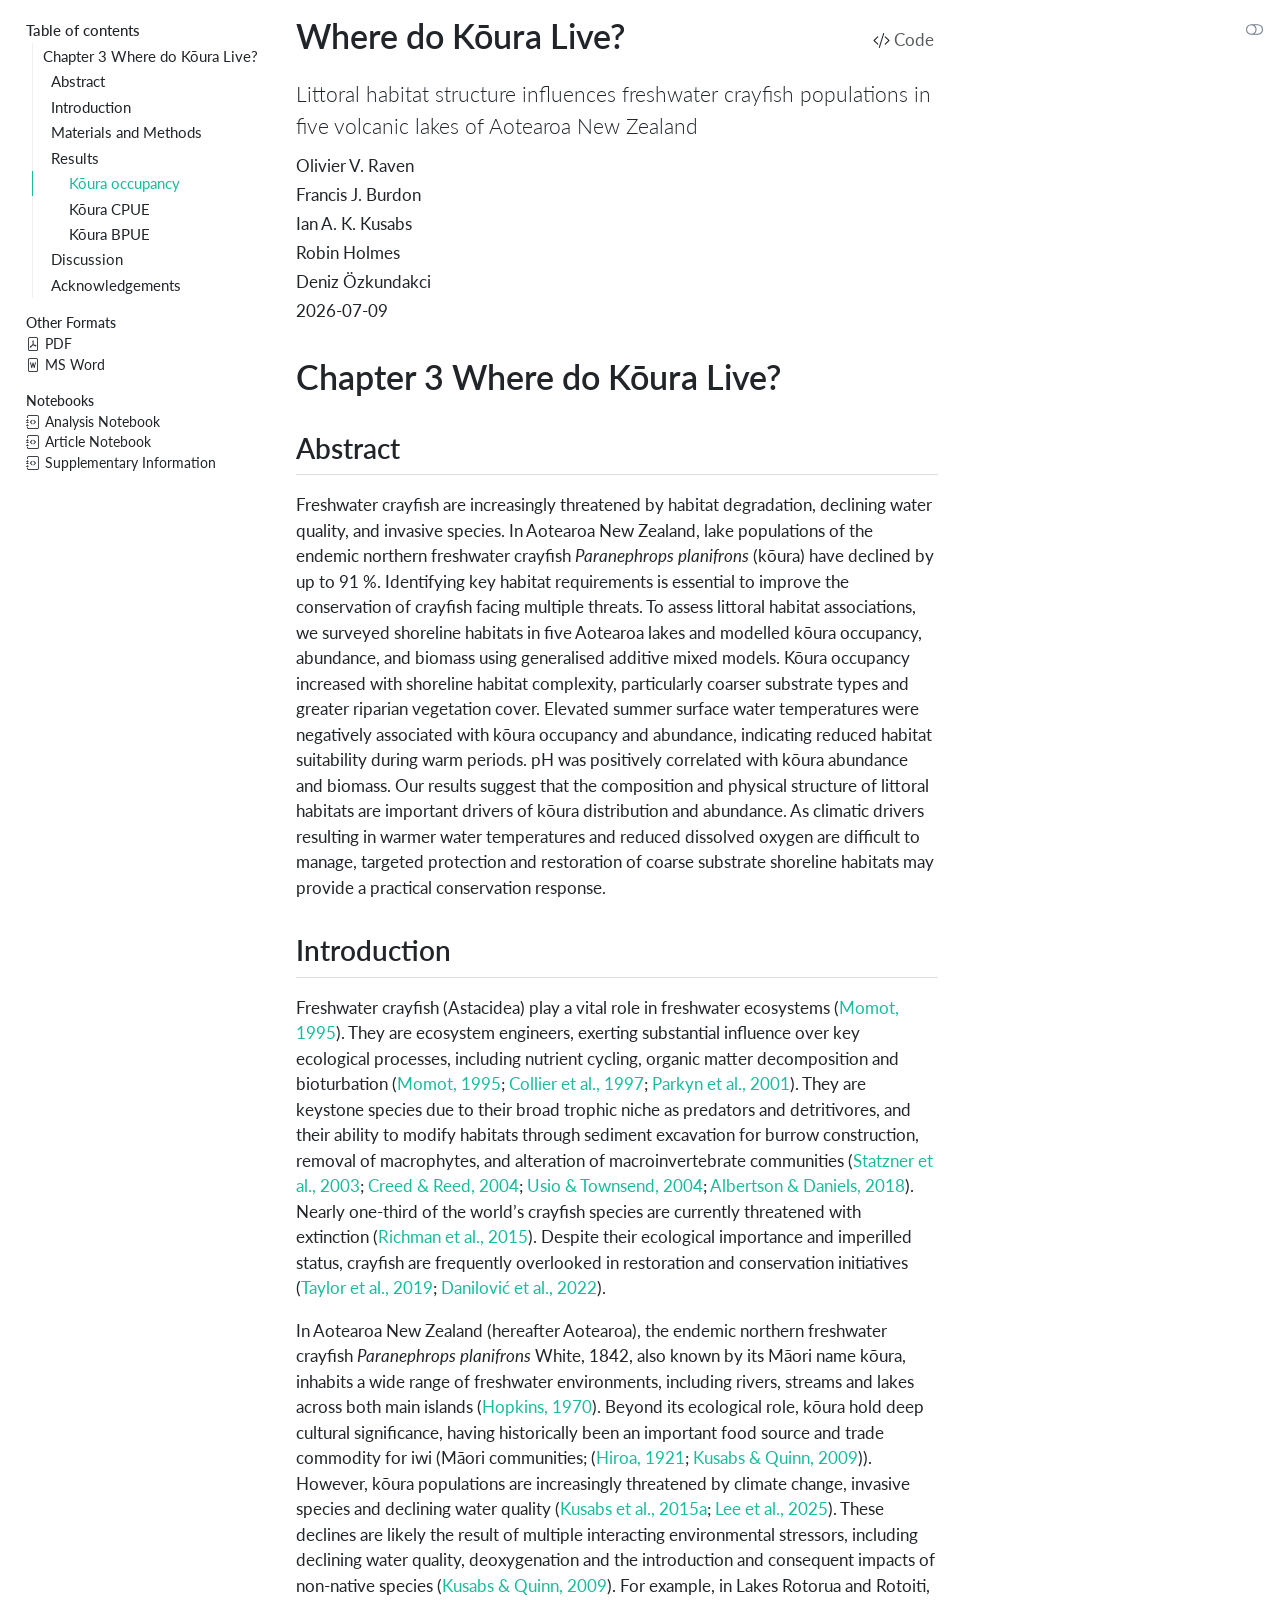
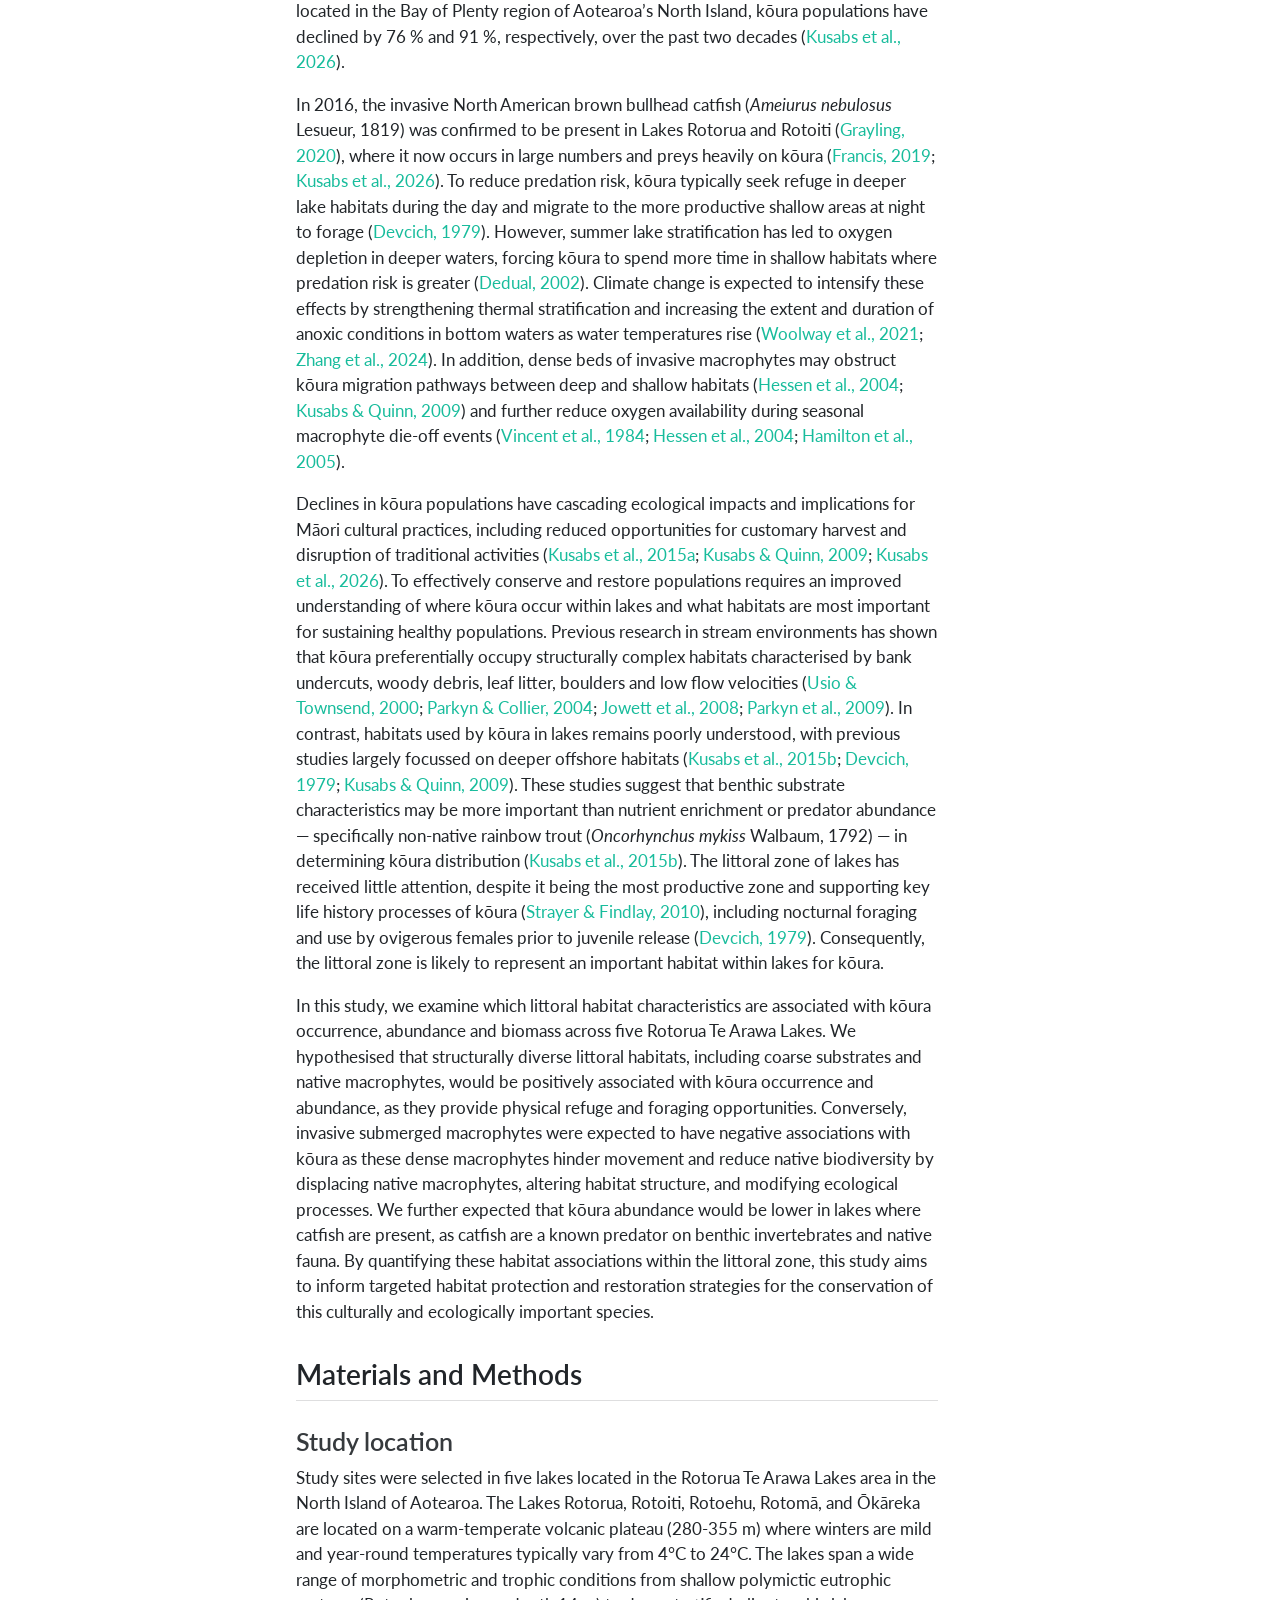
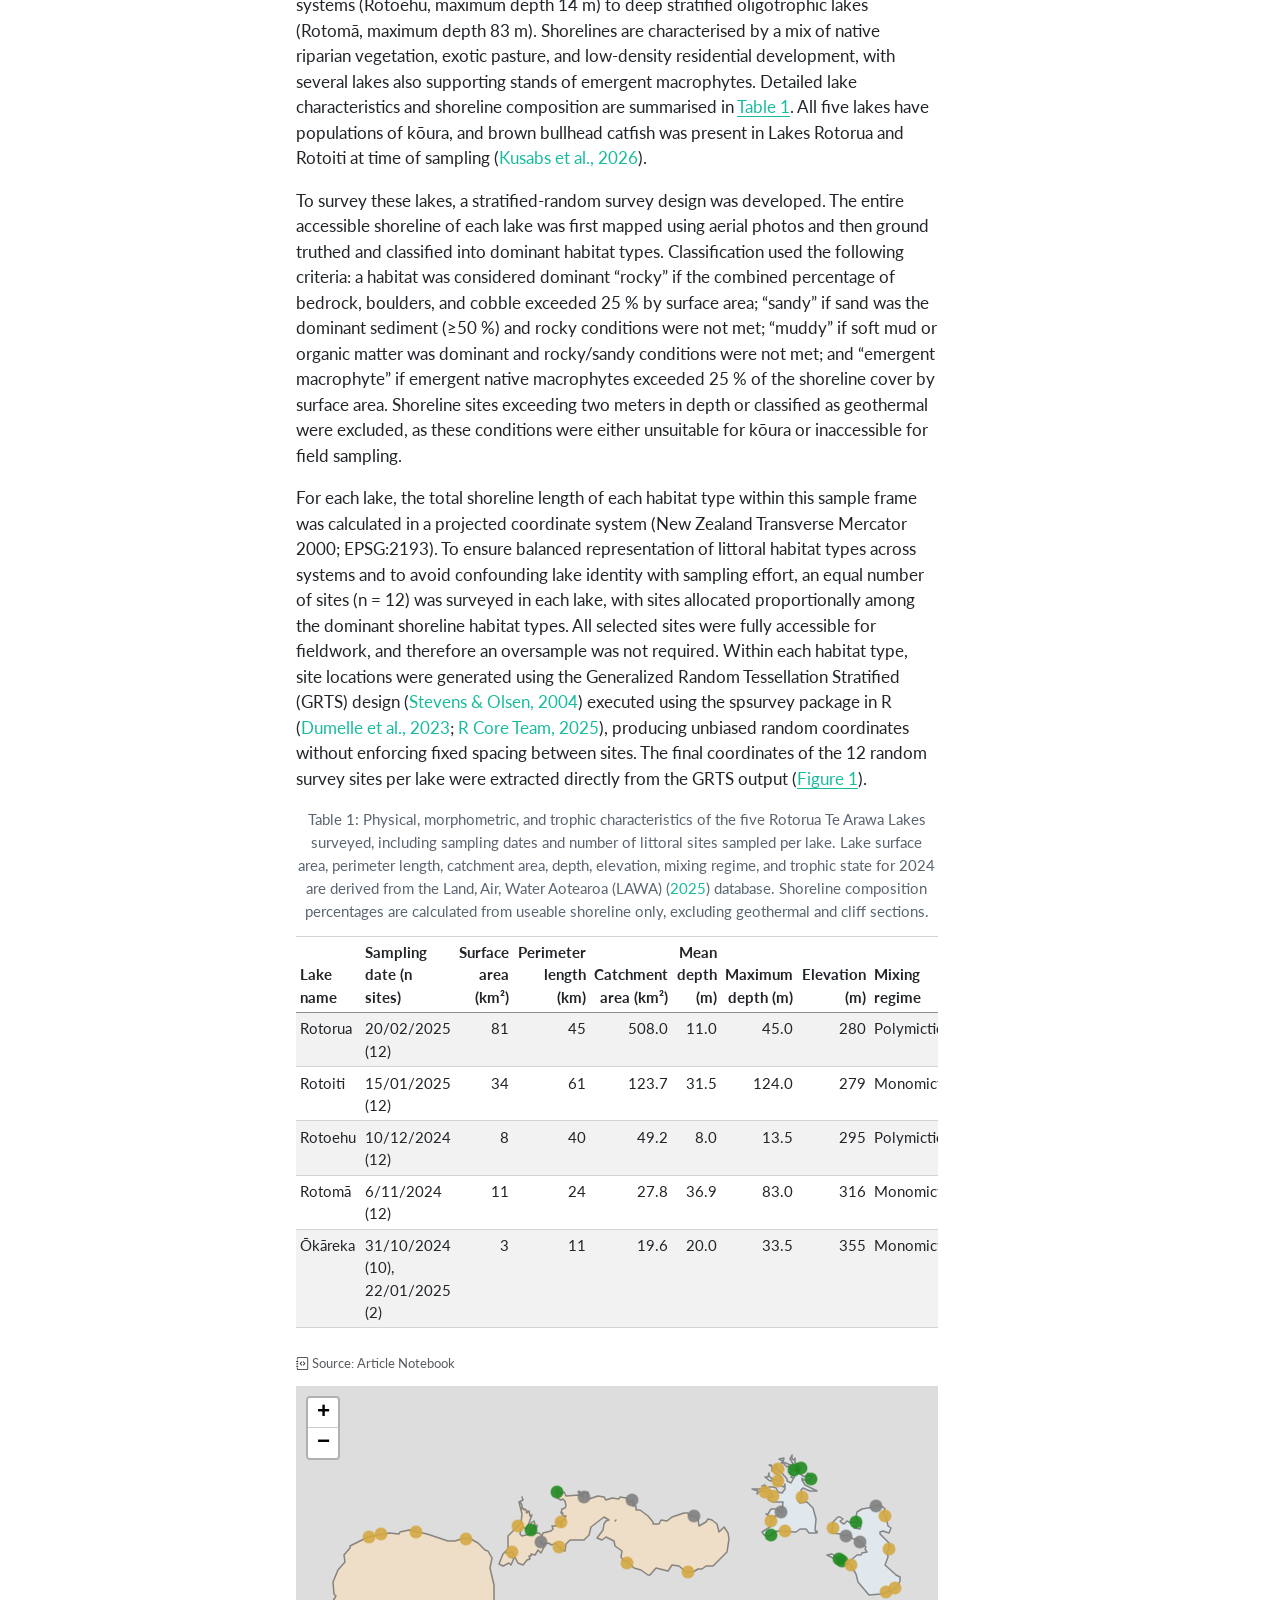
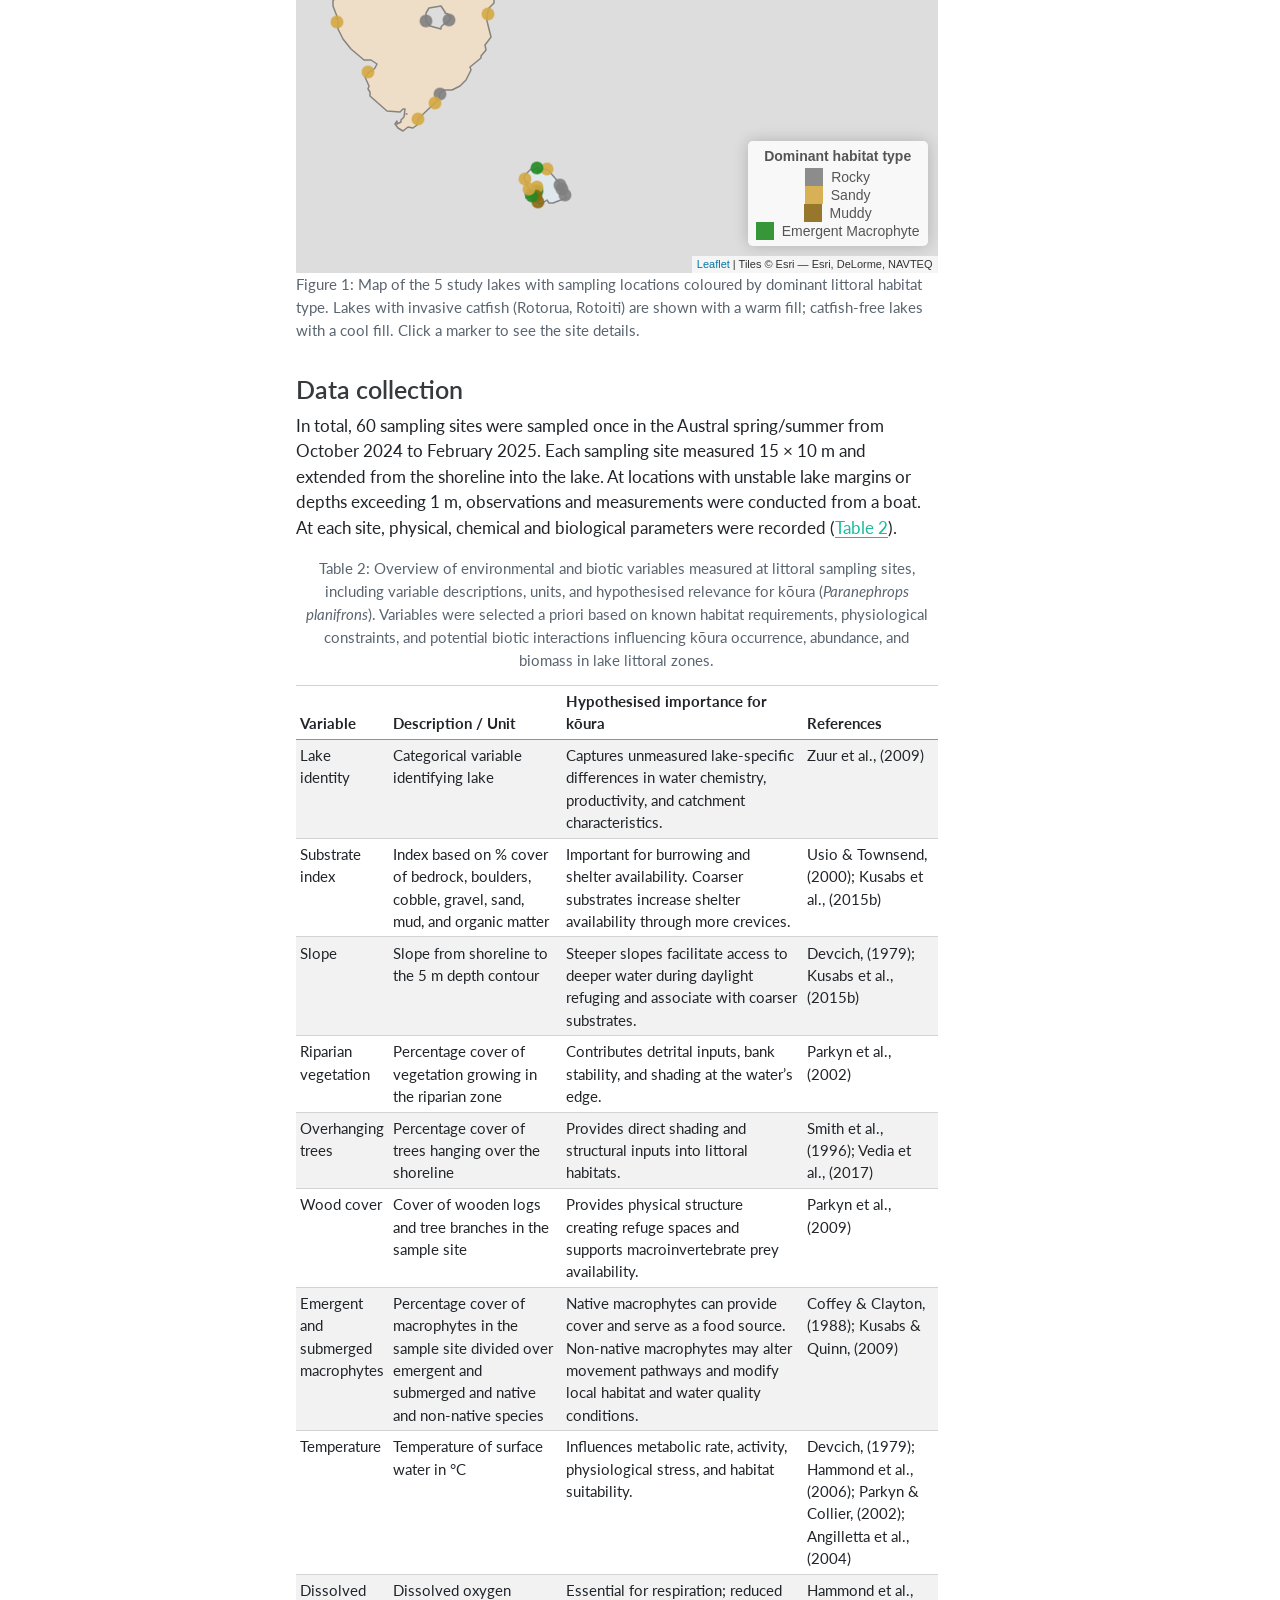
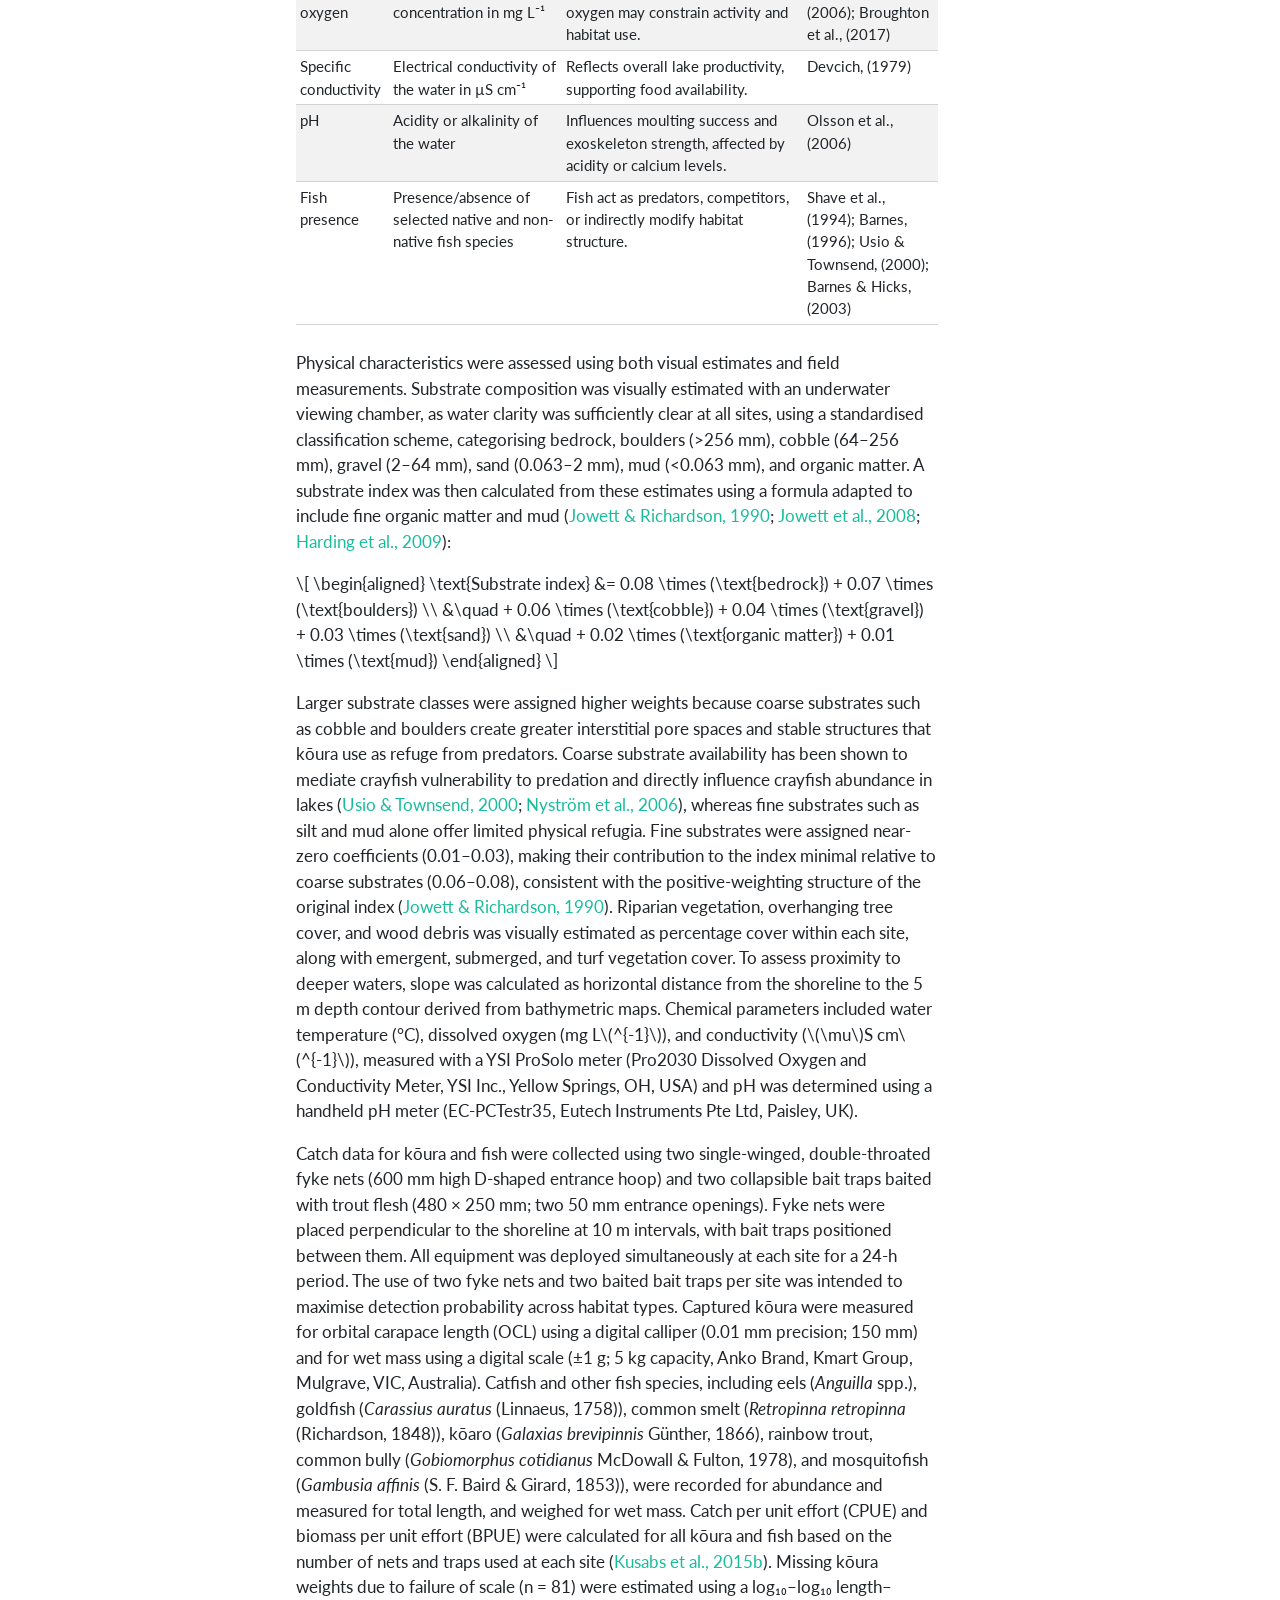
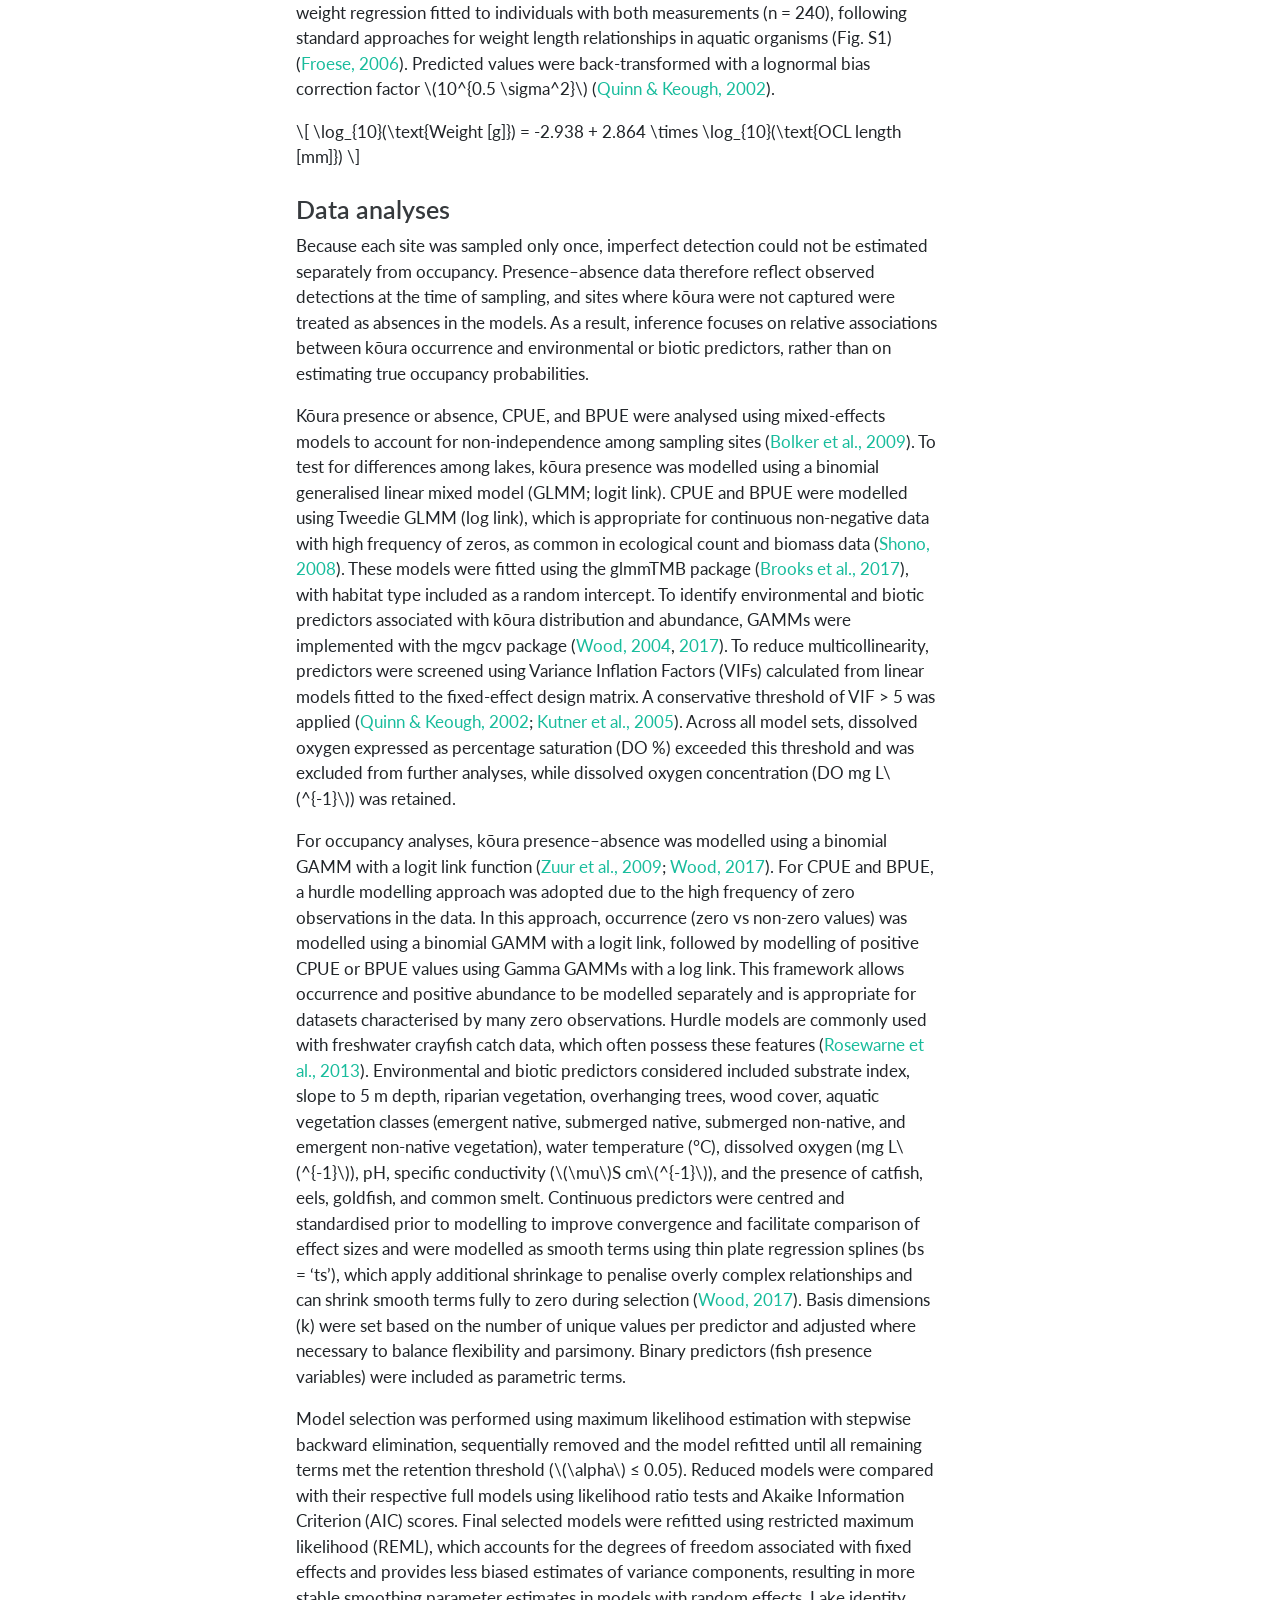
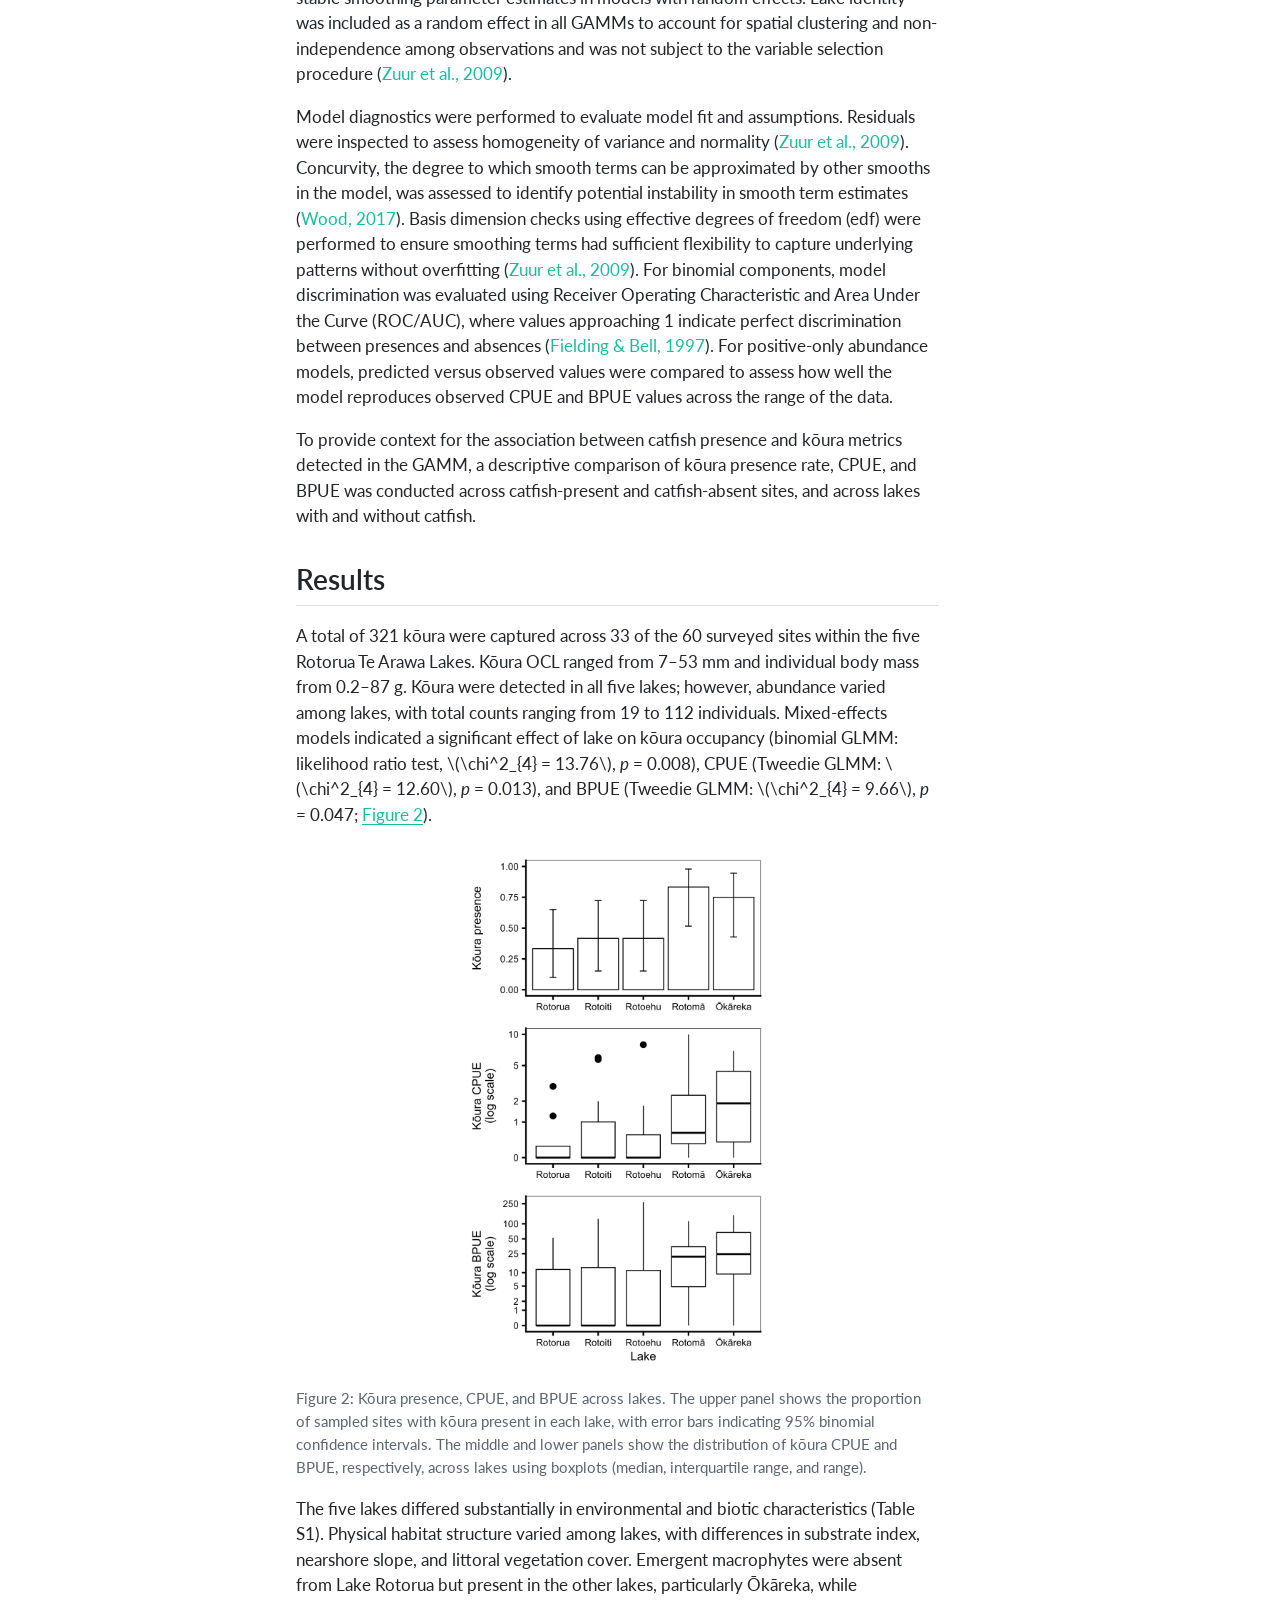
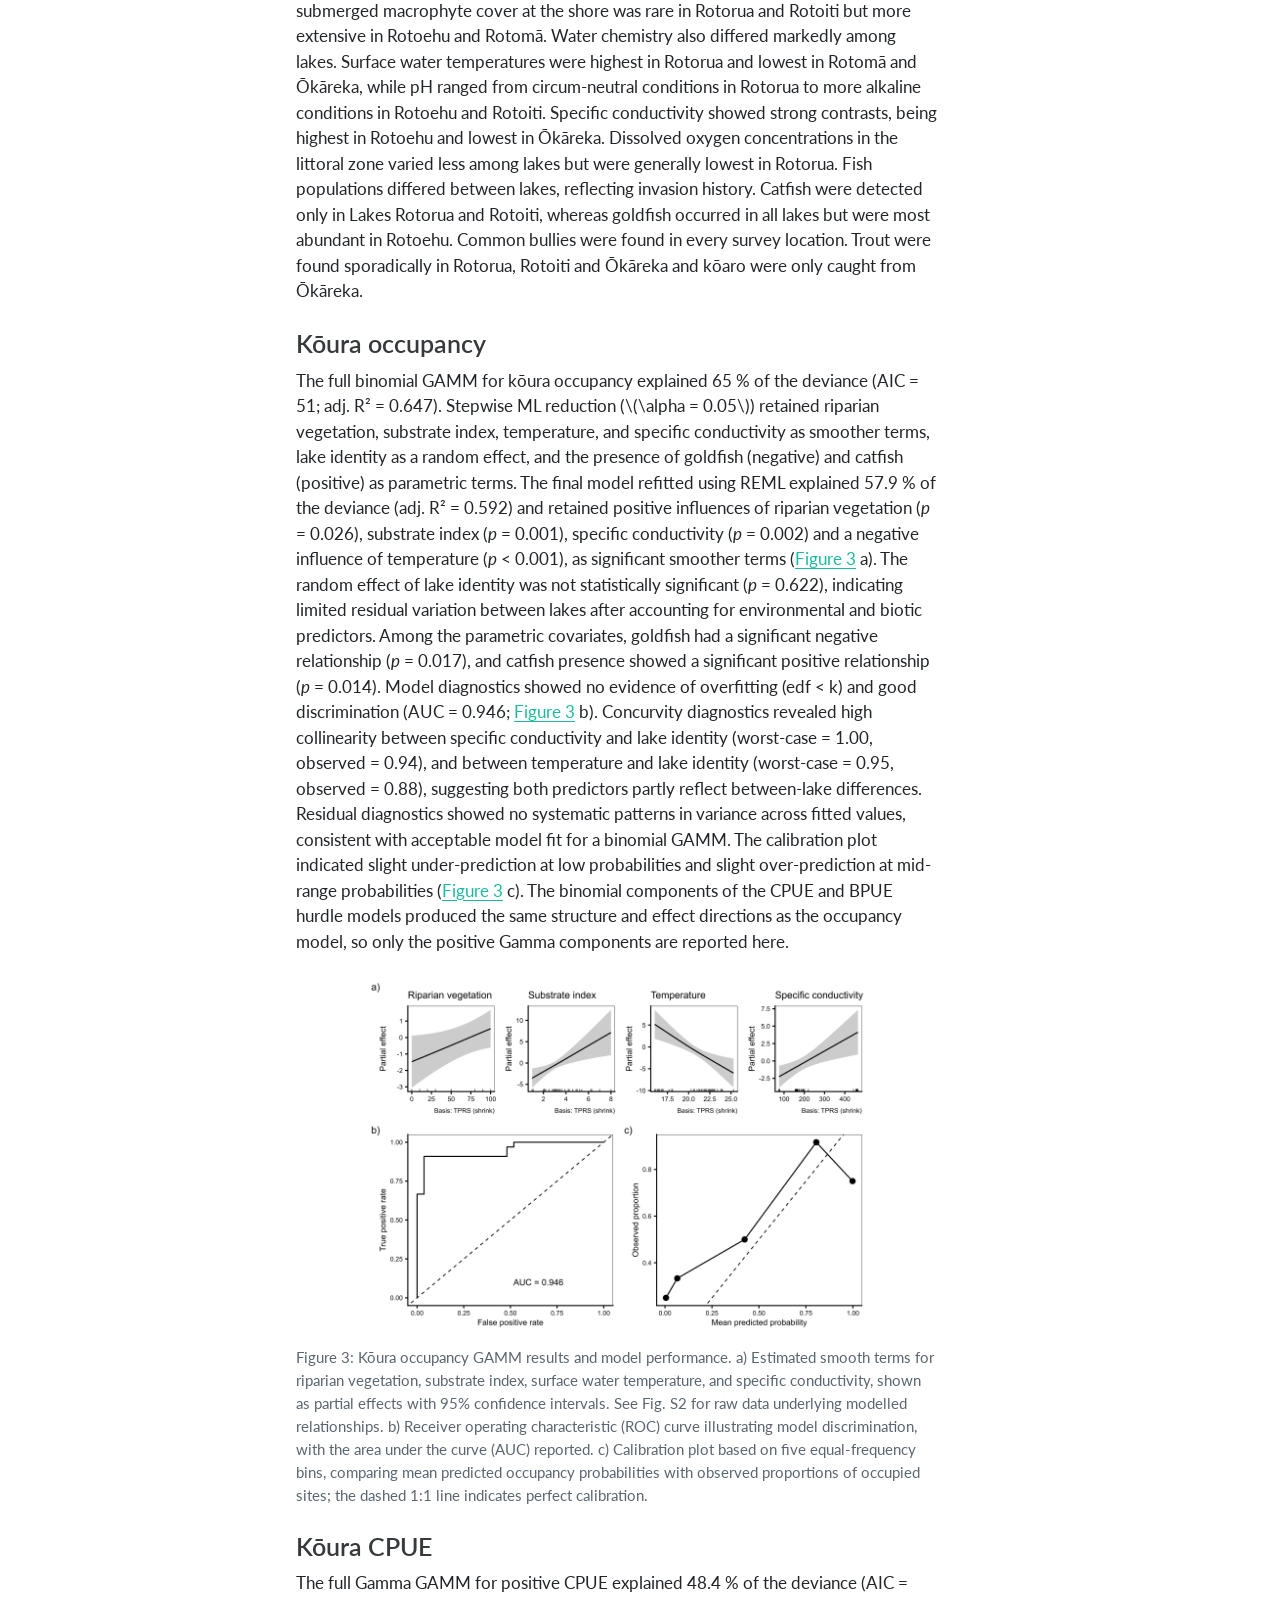
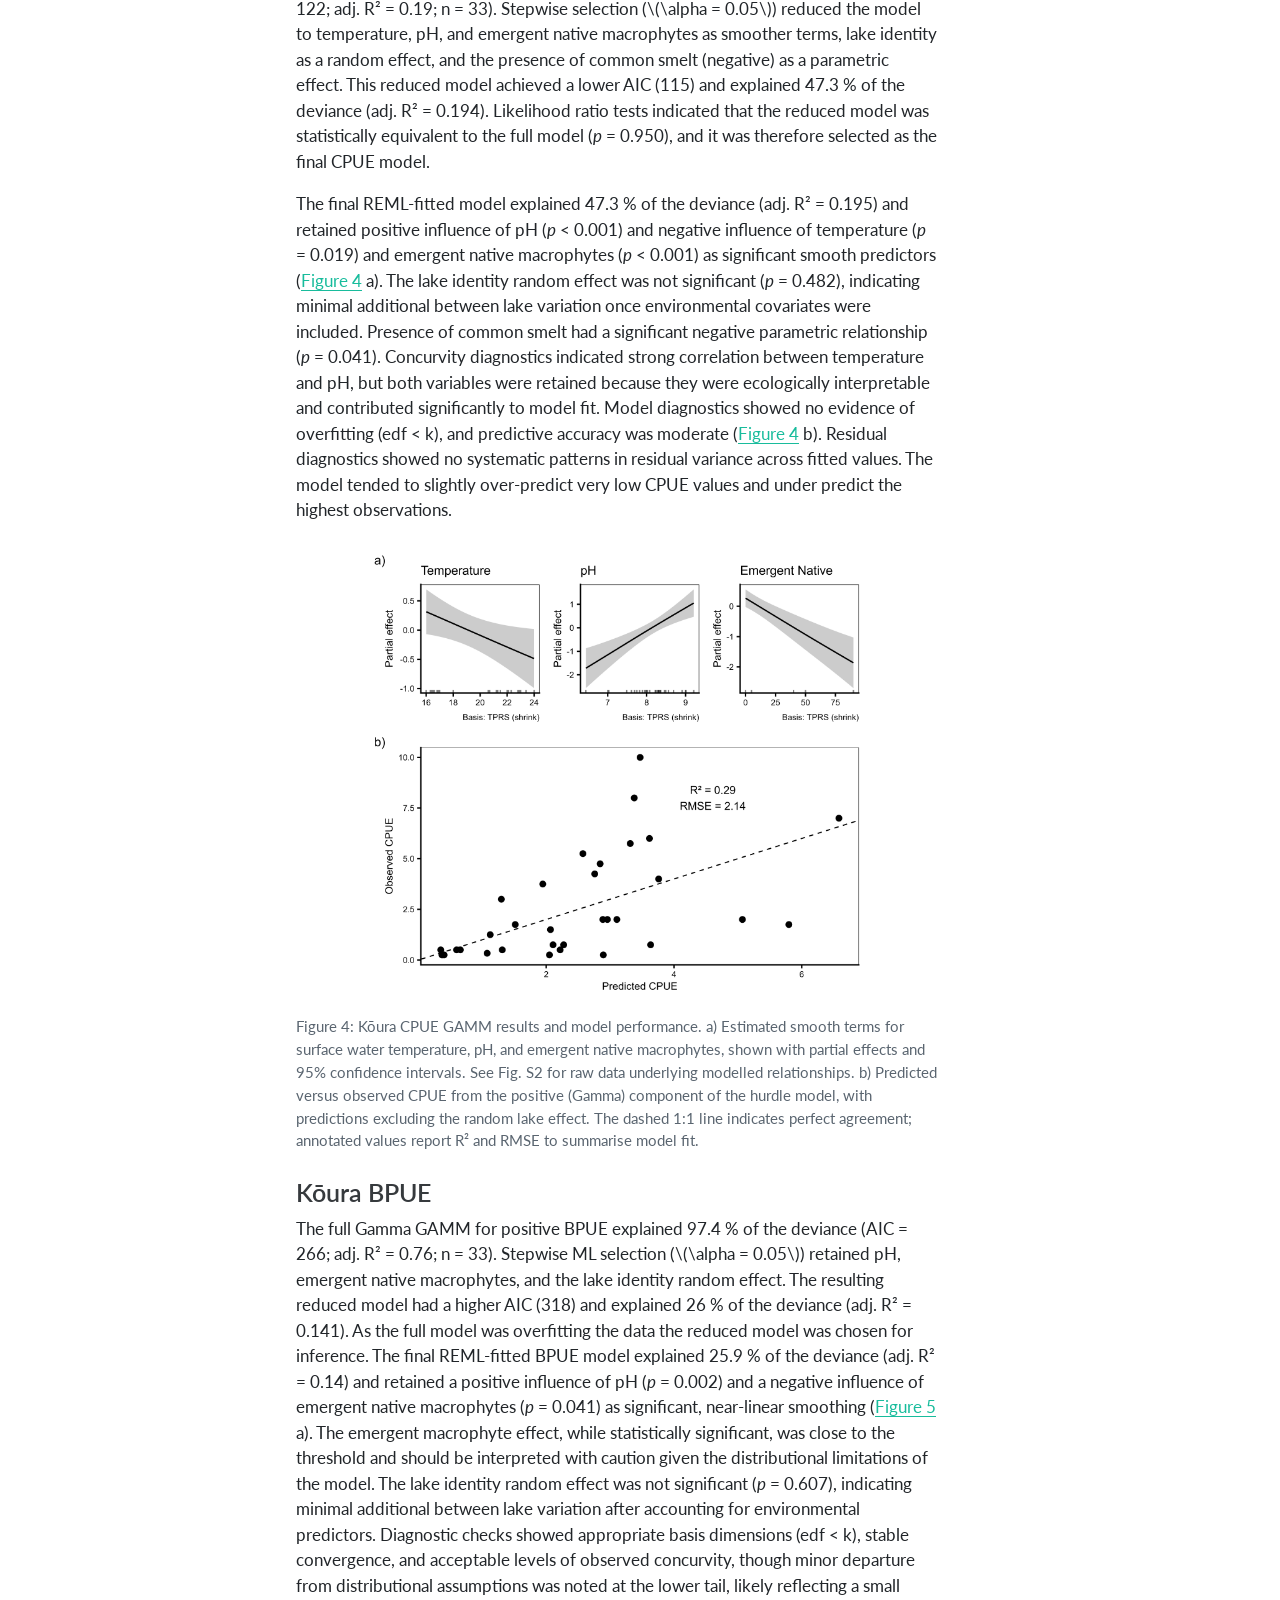
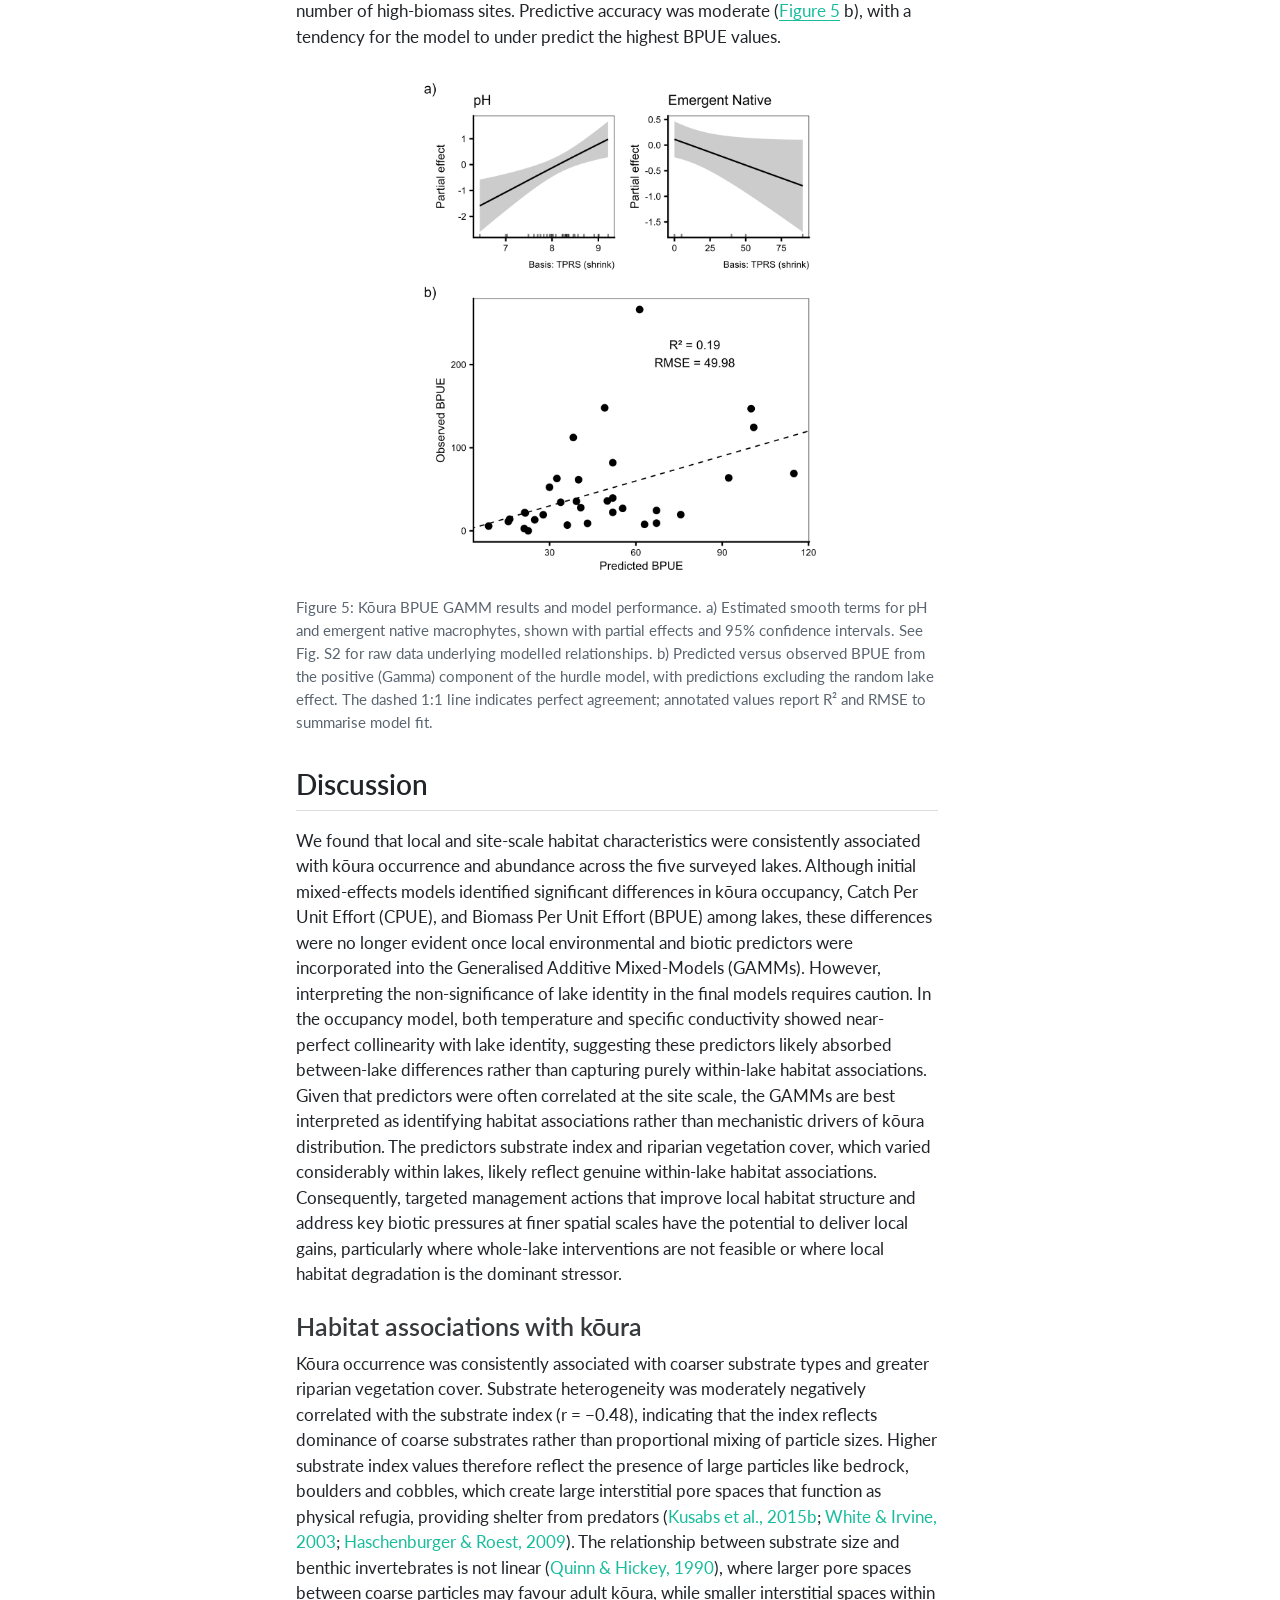
==== commit 1d846983: "rerun with small spelling mistiakes fixed" ====
--- a/docs/index.html
+++ b/docs/index.html
@@ -215,9 +215,9 @@
 <meta name="citation_reference" content="citation_title=Add stones, get crayfish - is it that simple?;,citation_author=Stein Ivar Johnsen;,citation_author=Trond Taugbøl;,citation_publication_date=2008;,citation_cover_date=2008;,citation_year=2008;,citation_issue=1;,citation_volume=16;,citation_journal_title=Freshwater Crayfish;">
 <meta name="citation_reference" content="citation_title=Microhabitat preferences of benthic invertebrates in a New Zealand river and the development of in-stream flow-habitat models for &amp;amp;amp;lt;i&amp;gt;Deleatidium&amp;lt;/i&amp;gt; spp.;,citation_author=Ian G. Jowett;,citation_author=John Richardson;,citation_publication_date=1990;,citation_cover_date=1990;,citation_year=1990;,citation_issue=1;,citation_doi=10.1080/00288330.1990.9516399;,citation_volume=24;,citation_journal_title=New Zealand Journal of Marine and Freshwater Research;">
 <meta name="citation_reference" content="citation_title=Habitat characteristics of crayfish (&amp;amp;amp;lt;i&amp;gt;Paranephrops planifrons&amp;lt;/i&amp;gt;) in New Zealand streams using generalised additive models (GAMs);,citation_author=Ian G. Jowett;,citation_author=Stephanie M. Parkyn;,citation_author=John Richardson;,citation_publication_date=2008;,citation_cover_date=2008;,citation_year=2008;,citation_issue=1;,citation_doi=10.1007/s10750-007-9108-z;,citation_volume=596;,citation_journal_title=Hydrobiologia;">
-<meta name="citation_reference" content="citation_title=Use of a traditional Māori harvesting method, the tau kōura, for monitoring kōura (freshwater crayfish, &amp;amp;amp;lt;i&amp;gt;Paranephrops planifrons&amp;lt;/i&amp;gt;) in Lake Rotoiti, North Island, New Zealand;,citation_author=Ian A. Kusabs;,citation_author=John M. Quinn;,citation_publication_date=2009;,citation_cover_date=2009;,citation_year=2009;,citation_issue=3;,citation_doi=10.1080/00288330909510036;,citation_volume=43;,citation_journal_title=New Zealand Journal of Marine and Freshwater Research;">
-<meta name="citation_reference" content="citation_title=Sustainable management of freshwater crayfish (kōura, &amp;amp;amp;lt;i&amp;gt;Paranephrops planifrons&amp;lt;/i&amp;gt;) in Te Arawa (Rotorua) lakes, North Island, New Zealand;,citation_author=Ian A. Kusabs;,citation_author=Bruce J. Hicks;,citation_author=John M. Quinn;,citation_author=David P. Hamilton;,citation_doi=10.1016/j.fishres.2015.03.015;,citation_volume=168;,citation_journal_title=Fisheries Research;">
-<meta name="citation_reference" content="citation_title=Effects of benthic substrate, nutrient enrichment and predatory fish on freshwater crayfish (kōura, &amp;amp;amp;lt;i&amp;gt;Paranephrops planifrons&amp;lt;/i&amp;gt;) population characteristics in seven Te Arawa (Rotorua) lakes, North Island, New Zealand;,citation_author=Ian A. Kusabs;,citation_author=John M. Quinn;,citation_author=David P. Hamilton;,citation_issue=7;,citation_doi=10.1071/MF14148;,citation_volume=66;,citation_journal_title=Marine and Freshwater Research;">
+<meta name="citation_reference" content="citation_title=Use of a traditional Māori harvesting method, the tau kōura, for monitoring kōura (freshwater crayfish, &amp;amp;amp;lt;i&amp;gt;Paranephrops planifrons&amp;lt;/i&amp;gt;) in Lake Rotoiti, North Island, New Zealand;,citation_author=Ian A. K. Kusabs;,citation_author=John M. Quinn;,citation_publication_date=2009;,citation_cover_date=2009;,citation_year=2009;,citation_issue=3;,citation_doi=10.1080/00288330909510036;,citation_volume=43;,citation_journal_title=New Zealand Journal of Marine and Freshwater Research;">
+<meta name="citation_reference" content="citation_title=Sustainable management of freshwater crayfish (kōura, &amp;amp;amp;lt;i&amp;gt;Paranephrops planifrons&amp;lt;/i&amp;gt;) in Te Arawa (Rotorua) lakes, North Island, New Zealand;,citation_author=Ian A. K. Kusabs;,citation_author=Bruce J. Hicks;,citation_author=John M. Quinn;,citation_author=David P. Hamilton;,citation_doi=10.1016/j.fishres.2015.03.015;,citation_volume=168;,citation_journal_title=Fisheries Research;">
+<meta name="citation_reference" content="citation_title=Effects of benthic substrate, nutrient enrichment and predatory fish on freshwater crayfish (kōura, &amp;amp;amp;lt;i&amp;gt;Paranephrops planifrons&amp;lt;/i&amp;gt;) population characteristics in seven Te Arawa (Rotorua) lakes, North Island, New Zealand;,citation_author=Ian A. K. Kusabs;,citation_author=John M. Quinn;,citation_author=David P. Hamilton;,citation_issue=7;,citation_doi=10.1071/MF14148;,citation_volume=66;,citation_journal_title=Marine and Freshwater Research;">
 <meta name="citation_reference" content="citation_title=Invasive catfish linked to the decline of freshwater crayfish in two Aotearoa New Zealand lakes;,citation_author=Ian A. Kahuao Kusabs;,citation_author=Ian C. Duggan;,citation_author=Andy C. Bruere;,citation_author=Paul Scholes;,citation_author=Te Wakaunua Te Kurapa;,citation_author=Tihini M. Grant;,citation_author=Francis J. Burdon;,citation_publication_date=2026;,citation_cover_date=2026;,citation_year=2026;,citation_fulltext_html_url=http://dx.doi.org/10.1007/s10530-026-03852-0;,citation_issue=6;,citation_doi=10.1007/s10530-026-03852-0;,citation_issn=1573-1464;,citation_volume=28;,citation_journal_title=Biological Invasions;">
 <meta name="citation_reference" content="citation_title=Applied linear statistical models;,citation_author=Michael H. Kutner;,citation_author=Christopher J. Nachtsheim;,citation_author=John Neter;,citation_author=William Li;,citation_publication_date=2005;,citation_cover_date=2005;,citation_year=2005;">
 <meta name="citation_reference" content="citation_title=Lakes data for the Bay of Plenty region;,citation_author=Land, Air, Water Aotearoa (LAWA);,citation_publication_date=2025;,citation_cover_date=2025;,citation_year=2025;,citation_publisher=https://www.lawa.org.nz/explore-data/bay-of-plenty-region/lakes;">
@@ -495,7 +495,7 @@
 <h2 class="anchored" data-anchor-id="materials-and-methods">Materials and Methods</h2>
 <section id="study-location" class="level3">
 <h3 class="anchored" data-anchor-id="study-location">Study location</h3>
-<p>Study sites were selected in five lakes located in the Rotorua Te Arawa Lakes area in the North Island of Aotearoa. The Lakes Rotorua, Rotoiti, Rotoehu, Rotomā, and Ōkāreka are located on a warm- temperate volcanic plateau (280-355 m) where winters are mild and year-round temperatures typically varies from 4°C to 24°C. The lakes span a wide range of morphometric and trophic conditions from shallow polymictic eutrophic systems (Rotoehu, maximum depth 14 m) to deep stratified oligotrophic lakes (Rotomā, maximum depth 83 m). Shorelines are characterised by a mix of native riparian vegetation, exotic pasture, and low-density residential development, with several lakes also supporting stands of emergent macrophytes. Detailed lake characteristics and shoreline composition are summarised in <a href="#tbl-lake-overview" class="quarto-xref">Table&nbsp;1</a>. All five lakes have populations of kōura, and brown bullhead catfish was present in Lakes Rotorua and Rotoiti at time of sampling <span class="citation" data-cites="Kusabs2026">(<a href="#ref-Kusabs2026" role="doc-biblioref">Kusabs et al., 2026</a>)</span>.</p>
+<p>Study sites were selected in five lakes located in the Rotorua Te Arawa Lakes area in the North Island of Aotearoa. The Lakes Rotorua, Rotoiti, Rotoehu, Rotomā, and Ōkāreka are located on a warm-temperate volcanic plateau (280-355 m) where winters are mild and year-round temperatures typically vary from 4°C to 24°C. The lakes span a wide range of morphometric and trophic conditions from shallow polymictic eutrophic systems (Rotoehu, maximum depth 14 m) to deep stratified oligotrophic lakes (Rotomā, maximum depth 83 m). Shorelines are characterised by a mix of native riparian vegetation, exotic pasture, and low-density residential development, with several lakes also supporting stands of emergent macrophytes. Detailed lake characteristics and shoreline composition are summarised in <a href="#tbl-lake-overview" class="quarto-xref">Table&nbsp;1</a>. All five lakes have populations of kōura, and brown bullhead catfish was present in Lakes Rotorua and Rotoiti at time of sampling <span class="citation" data-cites="Kusabs2026">(<a href="#ref-Kusabs2026" role="doc-biblioref">Kusabs et al., 2026</a>)</span>.</p>
 <p>To survey these lakes, a stratified-random survey design was developed. The entire accessible shoreline of each lake was first mapped using aerial photos and then ground truthed and classified into dominant habitat types. Classification used the following criteria: a habitat was considered dominant “rocky” if the combined percentage of bedrock, boulders, and cobble exceeded 25 % by surface area; “sandy” if sand was the dominant sediment (≥50 %) and rocky conditions were not met; “muddy” if soft mud or organic matter was dominant and rocky/sandy conditions were not met; and “emergent macrophyte” if emergent native macrophytes exceeded 25 % of the shoreline cover by surface area. Shoreline sites exceeding two meters in depth or classified as geothermal were excluded, as these conditions were either unsuitable for kōura or inaccessible for field sampling.</p>
 <p>For each lake, the total shoreline length of each habitat type within this sample frame was calculated in a projected coordinate system (New Zealand Transverse Mercator 2000; EPSG:2193). To ensure balanced representation of littoral habitat types across systems and to avoid confounding lake identity with sampling effort, an equal number of sites (n = 12) was surveyed in each lake, with sites allocated proportionally among the dominant shoreline habitat types. All selected sites were fully accessible for fieldwork, and therefore an oversample was not required. Within each habitat type, site locations were generated using the Generalized Random Tessellation Stratified (GRTS) design <span class="citation" data-cites="Stevens2004">(<a href="#ref-Stevens2004" role="doc-biblioref">Stevens &amp; Olsen, 2004</a>)</span> executed using the spsurvey package in R <span class="citation" data-cites="Dumelle2023 RCoreTeam2025">(<a href="#ref-Dumelle2023" role="doc-biblioref">Dumelle et al., 2023</a>; <a href="#ref-RCoreTeam2025" role="doc-biblioref">R Core Team, 2025</a>)</span>, producing unbiased random coordinates without enforcing fixed spacing between sites. The final coordinates of the 12 random survey sites per lake were extracted directly from the GRTS output (<a href="#fig-site-map" class="quarto-xref">Figure&nbsp;1</a>).</p>
 <div class="cell">
@@ -836,7 +836,7 @@
 <p>We found that local and site-scale habitat characteristics were consistently associated with kōura occurrence and abundance across the five surveyed lakes. Although initial mixed-effects models identified significant differences in kōura occupancy, Catch Per Unit Effort (CPUE), and Biomass Per Unit Effort (BPUE) among lakes, these differences were no longer evident once local environmental and biotic predictors were incorporated into the Generalised Additive Mixed-Models (GAMMs). However, interpreting the non-significance of lake identity in the final models requires caution. In the occupancy model, both temperature and specific conductivity showed near-perfect collinearity with lake identity, suggesting these predictors likely absorbed between-lake differences rather than capturing purely within-lake habitat associations. Given that predictors were often correlated at the site scale, the GAMMs are best interpreted as identifying habitat associations rather than mechanistic drivers of kōura distribution. The predictors substrate index and riparian vegetation cover, which varied considerably within lakes, likely reflect genuine within-lake habitat associations. Consequently, targeted management actions that improve local habitat structure and address key biotic pressures at finer spatial scales have the potential to deliver local gains, particularly where whole-lake interventions are not feasible or where local habitat degradation is the dominant stressor.</p>
 <section id="habitat-associations-with-kōura" class="level3">
 <h3 class="anchored" data-anchor-id="habitat-associations-with-kōura">Habitat associations with kōura</h3>
-<p>Kōura occurrence was consistently associated with coarser substrate types and greater riparian vegetation cover. Substrate heterogeneity was moderately negatively correlated with the substrate index (r = −0.48), indicating that the index reflects dominance of coarse substrates rather than proportional mixing of particle sizes. Higher substrate index values therefore reflect the presence of large particles like bedrock, boulders and cobbles, which create large interstitial pore spaces that function as physical refugia, providing shelter from predators <span class="citation" data-cites="White2003 Haschenburger2009 Kusabs2015b">(<a href="#ref-Kusabs2015b" role="doc-biblioref">Kusabs et al., 2015b</a>; <a href="#ref-White2003" role="doc-biblioref">White &amp; Irvine, 2003</a>; <a href="#ref-Haschenburger2009" role="doc-biblioref">Haschenburger &amp; Roest, 2009</a>)</span>. The relationship between substrate size and benthic invertebrates is not linear <span class="citation" data-cites="Quinn1990">(<a href="#ref-Quinn1990" role="doc-biblioref">Quinn &amp; Hickey, 1990</a>)</span>, where larger pore spaces between coarse particles may favour adult kōura, smaller interstitial spaces within mixed substrates may provide refugia for juveniles, suggesting that heterogenous substrates support kōura across life stages. However, mixed substrates containing both coarse and fine particles can reduce pore space availability as smaller particles infill void spaces between larger ones <span class="citation" data-cites="Haschenburger2009">(<a href="#ref-Haschenburger2009" role="doc-biblioref">Haschenburger &amp; Roest, 2009</a>)</span>, meaning that dominance of coarse substrate rather than substrate heterogeneity is the more relevant driver of refugia availability for adults. Additionally coarse substrates may facilitate burrowing by kōura at the margins of rocky areas where softer sediments are accessible, providing an additional form of refuge <span class="citation" data-cites="Usio2000">(<a href="#ref-Usio2000" role="doc-biblioref">Usio &amp; Townsend, 2000</a>)</span>. Similar preferences for coarse substrates have been reported in stream environments <span class="citation" data-cites="Olsson2006 Jowett2008">(<a href="#ref-Olsson2006" role="doc-biblioref">Olsson et al., 2006</a>; <a href="#ref-Jowett2008" role="doc-biblioref">Jowett et al., 2008</a>)</span>, although the optimal substrate size may differ between habitat types. In streams, kōura show a non-linear response to substrate size with an optimum around 130 mm, with probability of occurrence declining at boulder substrates larger than 256 mm, likely because larger substrates are associated with higher flow velocities that kōura actively avoid <span class="citation" data-cites="Jowett2008">(<a href="#ref-Jowett2008" role="doc-biblioref">Jowett et al., 2008</a>)</span>. Coarse particles in streams are also relatively stable under typical flow conditions, as their size reduces the likelihood of transport during high flows. In lakes, where flow is minimal, kōura may preferentially use larger substrates such as boulders, as this constraint is removed and larger particles create more accessible interstitial refugia. However, substrate stability in these volcanic lakes remains relevant in wave-exposed littoral zones, as pumice substrates, being lighter than other lithologies of similar size, are more likely to redistribution during wave action, potentially reducing the stability of interstitial refugia. Although fyke net deployment is more challenging in highly structured rocky habitats and may lead to conservative abundance estimates, the consistent positive association with the substrate index across all five lakes highlights the importance of coarse littoral substrates for kōura.</p>
+<p>Kōura occurrence was consistently associated with coarser substrate types and greater riparian vegetation cover. Substrate heterogeneity was moderately negatively correlated with the substrate index (r = −0.48), indicating that the index reflects dominance of coarse substrates rather than proportional mixing of particle sizes. Higher substrate index values therefore reflect the presence of large particles like bedrock, boulders and cobbles, which create large interstitial pore spaces that function as physical refugia, providing shelter from predators <span class="citation" data-cites="White2003 Haschenburger2009 Kusabs2015b">(<a href="#ref-Kusabs2015b" role="doc-biblioref">Kusabs et al., 2015b</a>; <a href="#ref-White2003" role="doc-biblioref">White &amp; Irvine, 2003</a>; <a href="#ref-Haschenburger2009" role="doc-biblioref">Haschenburger &amp; Roest, 2009</a>)</span>. The relationship between substrate size and benthic invertebrates is not linear <span class="citation" data-cites="Quinn1990">(<a href="#ref-Quinn1990" role="doc-biblioref">Quinn &amp; Hickey, 1990</a>)</span>, where larger pore spaces between coarse particles may favour adult kōura, while smaller interstitial spaces within mixed substrates may provide refugia for juveniles, suggesting that heterogeneous substrates support kōura across life stages. However, mixed substrates containing both coarse and fine particles can reduce pore space availability as smaller particles infill void spaces between larger ones <span class="citation" data-cites="Haschenburger2009">(<a href="#ref-Haschenburger2009" role="doc-biblioref">Haschenburger &amp; Roest, 2009</a>)</span>, meaning that dominance of coarse substrate rather than substrate heterogeneity is the more relevant driver of refugia availability for adults. Additionally coarse substrates may facilitate burrowing by kōura at the margins of rocky areas where softer sediments are accessible, providing an additional form of refuge <span class="citation" data-cites="Usio2000">(<a href="#ref-Usio2000" role="doc-biblioref">Usio &amp; Townsend, 2000</a>)</span>. Similar preferences for coarse substrates have been reported in stream environments <span class="citation" data-cites="Olsson2006 Jowett2008">(<a href="#ref-Olsson2006" role="doc-biblioref">Olsson et al., 2006</a>; <a href="#ref-Jowett2008" role="doc-biblioref">Jowett et al., 2008</a>)</span>, although the optimal substrate size may differ between habitat types. In streams, kōura show a non-linear response to substrate size with an optimum around 130 mm, with probability of occurrence declining at boulder substrates larger than 256 mm, likely because larger substrates are associated with higher flow velocities that kōura actively avoid <span class="citation" data-cites="Jowett2008">(<a href="#ref-Jowett2008" role="doc-biblioref">Jowett et al., 2008</a>)</span>. Coarse particles in streams are also relatively stable under typical flow conditions, as their size reduces the likelihood of transport during high flows. In lakes, where flow is minimal, kōura may preferentially use larger substrates such as boulders, as this constraint is removed and larger particles create more accessible interstitial refugia. However, substrate stability in these volcanic lakes remains relevant in wave-exposed littoral zones, as pumice substrates, being lighter than other lithologies of similar size, are more likely to redistribution during wave action, potentially reducing the stability of interstitial refugia. Although fyke net deployment is more challenging in highly structured rocky habitats and may lead to conservative abundance estimates, the consistent positive association with the substrate index across all five lakes highlights the importance of coarse littoral substrates for kōura.</p>
 <p>This refugia mechanism also helps explain why emergent macrophyte habitats were negatively associated with kōura abundance and biomass despite providing vertical structure. Emergent native macrophytes, including raupō (<em>Typha orientalis</em> C.Presl) and giant spike rush (<em>Eleocharis sphacelata</em> R.Br.), often form in relatively homogeneous habitats, characterised by fine sediments and high organic matter accumulation in sheltered littoral areas <span class="citation" data-cites="Chambers1987 Lishawa2023">(<a href="#ref-Chambers1987" role="doc-biblioref">Chambers, 1987</a>; <a href="#ref-Lishawa2023" role="doc-biblioref">Lishawa et al., 2023</a>)</span>. Such conditions may limit the availability of effective refuges, reduce foraging efficiency, and increase oxygen demand associated with organic decomposition, with dissolved oxygen also likely to exhibit greater unmeasured daily variability within macrophyte stands <span class="citation" data-cites="Bunch2010 Schrank2019">(<a href="#ref-Bunch2010" role="doc-biblioref">Bunch et al., 2010</a>; <a href="#ref-Schrank2019" role="doc-biblioref">Schrank &amp; Lishawa, 2019</a>)</span>. Therefore, rocky shorelines maintain accessible interstitial pore spaces that function as refugia, whereas macrophyte-dominated habitats accumulate fine sediments that infill potential void spaces and reduce refugia availability. However, the negative association between emergent native macrophytes and kōura abundance and biomass should be interpreted with caution. Only 15 of 60 sites had emergent macrophyte cover and in the CPUE and BPUE models this was 7 of 33 positive sites, meaning model estimates for this predictor carry greater uncertainty than the smooth term confidence intervals suggest. That a consistent negative effect was nonetheless detected across both CPUE and BPUE models suggests the relationship is ecologically meaningful despite the limited representation of this habitat type in the dataset.</p>
 </section>
 <section id="fish-associations-as-indicator-of-habitat-quality" class="level3">
@@ -854,7 +854,7 @@
 <section id="conclusions" class="level3">
 <h3 class="anchored" data-anchor-id="conclusions">Conclusions</h3>
 <p>Our study found that local littoral habitat complexity, particularly coarse substrate availability and riparian vegetation cover, were consistently associated with kōura occurrence and abundance in nearshore habitats. Elevated summer water temperature was negatively associated with kōura occurrence and abundance, consistent with thermal sensitivity of kōura, though this association partly reflects between-lakes differences and should be interpreted cautiously. Together, these findings suggest that both local habitat complexity and thermal conditions shape kōura distribution within the littoral zone. This study contributes to understanding of how habitat complexity structures influence freshwater crayfish populations and demonstrates that not all forms of structural complexity equally support biodiversity. Different forms of structural complexity likely support different species and ecological functions, meaning that maintaining diversity of habitat types within the littoral zone is important for broader biodiversity conservation <span class="citation" data-cites="Meerhoff2022a">(<a href="#ref-Meerhoff2022a" role="doc-biblioref">Meerhoff &amp; González-Sagrario, 2022</a>)</span>. As shoreline modification, sedimentation, and invasive macrophyte expansion continue to reduce variation and structural diversity in littoral habitats, understanding which components of habitat complexity are functionally important for target species becomes critical for effective restoration planning.</p>
-<p>Climate warming is expected to impose increasing constraints on freshwater crayfish populations through rising summer water temperatures, prolonged periods of thermal stratification, and intensified interactions with non-native species that are better adapted to warmer conditions <span class="citation" data-cites="Capinha2013 Lee2025">(<a href="#ref-Capinha2013" role="doc-biblioref">Capinha et al., 2013</a>; <a href="#ref-Lee2025" role="doc-biblioref">Lee et al., 2025</a>)</span>. While such broad-scale drivers are difficult to manage directly, local habitat conditions represent a tractable management lever. The strong association between kōura occurrence and coarse substrate availability suggests that an absence of interstitial refuge availability may act as a limiting factor freshwater crayfish populations in these systems. Accordingly, management actions that prioritise the protection and enhancement of coarse littoral substrates and riparian vegetation, including the targeted placement of rocks in areas already used by freshwater crayfish <span class="citation" data-cites="Johnsen2008">(<a href="#ref-Johnsen2008" role="doc-biblioref">Johnsen &amp; Taugbøl, 2008</a>)</span>, may help support the persistence and local recovery of populations in lakes and represent a practical approach to conserving functionally important habitat complexity in littoral ecosystems.</p>
+<p>Climate warming is expected to impose increasing constraints on freshwater crayfish populations through rising summer water temperatures, prolonged periods of thermal stratification, and intensified interactions with non-native species that are better adapted to warmer conditions <span class="citation" data-cites="Capinha2013 Lee2025">(<a href="#ref-Capinha2013" role="doc-biblioref">Capinha et al., 2013</a>; <a href="#ref-Lee2025" role="doc-biblioref">Lee et al., 2025</a>)</span>. While such broad-scale drivers are difficult to manage directly, local habitat conditions represent a tractable management lever. The strong association between kōura occurrence and coarse substrate availability suggests that an absence of interstitial refuge availability may act as a limiting factor for freshwater crayfish populations in these systems. Accordingly, management actions that prioritise the protection and enhancement of coarse littoral substrates and riparian vegetation, including the targeted placement of rocks in areas already used by freshwater crayfish <span class="citation" data-cites="Johnsen2008">(<a href="#ref-Johnsen2008" role="doc-biblioref">Johnsen &amp; Taugbøl, 2008</a>)</span>, may help support the persistence and local recovery of populations in lakes and represent a practical approach to conserving functionally important habitat complexity in littoral ecosystems.</p>
 </section>
 </section>
 <section id="acknowledgements" class="level2">
@@ -1001,13 +1001,13 @@
 Kusabs, I. A. K., I. C. Duggan, A. C. Bruere, P. Scholes, T. W. Te Kurapa, T. M. Grant, &amp; F. J. Burdon, 2026. Invasive catfish linked to the decline of freshwater crayfish in two <span>Aotearoa New Zealand</span> lakes. Biological Invasions 28: <a href="https://doi.org/10.1007/s10530-026-03852-0">https://doi.org/10.1007/s10530-026-03852-0</a>.
 </div>
 <div id="ref-Kusabs2015a" class="csl-entry" role="listitem">
-Kusabs, I. A., B. J. Hicks, J. M. Quinn, &amp; D. P. Hamilton, 2015a. Sustainable management of freshwater crayfish (k<span>ō</span>ura, <span><em>Paranephrops planifrons</em></span>) in <span>Te Arawa</span> (<span>Rotorua</span>) lakes, <span>North Island, New Zealand</span>. Fisheries Research 168: 35–46. <a href="https://doi.org/10.1016/j.fishres.2015.03.015">https://doi.org/10.1016/j.fishres.2015.03.015</a>.
+Kusabs, I. A. K., B. J. Hicks, J. M. Quinn, &amp; D. P. Hamilton, 2015a. Sustainable management of freshwater crayfish (k<span>ō</span>ura, <span><em>Paranephrops planifrons</em></span>) in <span>Te Arawa</span> (<span>Rotorua</span>) lakes, <span>North Island, New Zealand</span>. Fisheries Research 168: 35–46. <a href="https://doi.org/10.1016/j.fishres.2015.03.015">https://doi.org/10.1016/j.fishres.2015.03.015</a>.
 </div>
 <div id="ref-Kusabs2009" class="csl-entry" role="listitem">
-Kusabs, I. A., &amp; J. M. Quinn, 2009. Use of a traditional <span>Māori</span> harvesting method, the tau k<span>ō</span>ura, for monitoring k<span>ō</span>ura (freshwater crayfish, <span><em>Paranephrops planifrons</em></span>) in <span>Lake Rotoiti</span>, <span>North Island, New Zealand</span>. New Zealand Journal of Marine and Freshwater Research 43: 713–722. <a href="https://doi.org/10.1080/00288330909510036">https://doi.org/10.1080/00288330909510036</a>.
+Kusabs, I. A. K., &amp; J. M. Quinn, 2009. Use of a traditional <span>Māori</span> harvesting method, the tau k<span>ō</span>ura, for monitoring k<span>ō</span>ura (freshwater crayfish, <span><em>Paranephrops planifrons</em></span>) in <span>Lake Rotoiti</span>, <span>North Island, New Zealand</span>. New Zealand Journal of Marine and Freshwater Research 43: 713–722. <a href="https://doi.org/10.1080/00288330909510036">https://doi.org/10.1080/00288330909510036</a>.
 </div>
 <div id="ref-Kusabs2015b" class="csl-entry" role="listitem">
-Kusabs, I. A., J. M. Quinn, &amp; D. P. Hamilton, 2015b. Effects of benthic substrate, nutrient enrichment and predatory fish on freshwater crayfish (k<span>ō</span>ura, <span><em>Paranephrops planifrons</em></span>) population characteristics in seven <span>Te Arawa</span> (<span>Rotorua</span>) lakes, <span>North Island, New Zealand</span>. Marine and Freshwater Research 66: 631–643. <a href="https://doi.org/10.1071/MF14148">https://doi.org/10.1071/MF14148</a>.
+Kusabs, I. A. K., J. M. Quinn, &amp; D. P. Hamilton, 2015b. Effects of benthic substrate, nutrient enrichment and predatory fish on freshwater crayfish (k<span>ō</span>ura, <span><em>Paranephrops planifrons</em></span>) population characteristics in seven <span>Te Arawa</span> (<span>Rotorua</span>) lakes, <span>North Island, New Zealand</span>. Marine and Freshwater Research 66: 631–643. <a href="https://doi.org/10.1071/MF14148">https://doi.org/10.1071/MF14148</a>.
 </div>
 <div id="ref-Kutner2005" class="csl-entry" role="listitem">
 Kutner, M. H., C. J. Nachtsheim, J. Neter, &amp; W. Li, 2005. Applied linear statistical models. McGraw-Hill Irwin.
@@ -1735,325 +1735,329 @@
 <span id="cb1-128"><a href="#cb1-128" aria-hidden="true" tabindex="-1"></a><span class="in">        font=\fontsize{9}{13}\selectfont\itshape\sffamily, anchor=west]</span></span>
 <span id="cb1-129"><a href="#cb1-129" aria-hidden="true" tabindex="-1"></a><span class="in">    at ([xshift=1.5cm, yshift=1.5cm]current page.south west)</span></span>
 <span id="cb1-130"><a href="#cb1-130" aria-hidden="true" tabindex="-1"></a><span class="in">    {Hydrobiologia (2026) --- https://doi.org/10.1007/s10750-026-06302-z};</span></span>
-<span id="cb1-131"><a href="#cb1-131" aria-hidden="true" tabindex="-1"></a><span class="in">\end{tikzpicture}</span></span>
-<span id="cb1-132"><a href="#cb1-132" aria-hidden="true" tabindex="-1"></a><span class="in">\null</span></span>
-<span id="cb1-133"><a href="#cb1-133" aria-hidden="true" tabindex="-1"></a><span class="in">\clearpage</span></span>
-<span id="cb1-134"><a href="#cb1-134" aria-hidden="true" tabindex="-1"></a><span class="in">```</span></span>
-<span id="cb1-135"><a href="#cb1-135" aria-hidden="true" tabindex="-1"></a></span>
-<span id="cb1-136"><a href="#cb1-136" aria-hidden="true" tabindex="-1"></a>::: {.content-visible when-format="docx"}</span>
-<span id="cb1-137"><a href="#cb1-137" aria-hidden="true" tabindex="-1"></a>Chapter 3 Where do Kōura Live?</span>
-<span id="cb1-138"><a href="#cb1-138" aria-hidden="true" tabindex="-1"></a>Littoral habitat structure influences freshwater crayfish populations in five volcanic lakes of Aotearoa New Zealand</span>
+<span id="cb1-131"><a href="#cb1-131" aria-hidden="true" tabindex="-1"></a><span class="in">  \node[color=white!80, anchor=south east,</span></span>
+<span id="cb1-132"><a href="#cb1-132" aria-hidden="true" tabindex="-1"></a><span class="in">        font=\fontsize{7}{9}\selectfont\itshape\sffamily]</span></span>
+<span id="cb1-133"><a href="#cb1-133" aria-hidden="true" tabindex="-1"></a><span class="in">    at ([xshift=-1.2cm, yshift=5cm]current page.south east)</span></span>
+<span id="cb1-134"><a href="#cb1-134" aria-hidden="true" tabindex="-1"></a><span class="in">    {Rocky shoreline with native riparian vegetation, Lake Rotoiti.};</span></span>
+<span id="cb1-135"><a href="#cb1-135" aria-hidden="true" tabindex="-1"></a><span class="in">\end{tikzpicture}</span></span>
+<span id="cb1-136"><a href="#cb1-136" aria-hidden="true" tabindex="-1"></a><span class="in">\null</span></span>
+<span id="cb1-137"><a href="#cb1-137" aria-hidden="true" tabindex="-1"></a><span class="in">\clearpage</span></span>
+<span id="cb1-138"><a href="#cb1-138" aria-hidden="true" tabindex="-1"></a><span class="in">```</span></span>
 <span id="cb1-139"><a href="#cb1-139" aria-hidden="true" tabindex="-1"></a></span>
-<span id="cb1-140"><a href="#cb1-140" aria-hidden="true" tabindex="-1"></a><span class="al">![](images/ch3_cover.jpg)</span>{fig-align="center" width=15cm}</span>
-<span id="cb1-141"><a href="#cb1-141" aria-hidden="true" tabindex="-1"></a></span>
-<span id="cb1-142"><a href="#cb1-142" aria-hidden="true" tabindex="-1"></a>Olivier V. Raven, Francis J. Burdon, Ian A. K. Kusabs, Robin Holmes &amp; Deniz Özkundakci</span>
+<span id="cb1-140"><a href="#cb1-140" aria-hidden="true" tabindex="-1"></a>::: {.content-visible when-format="docx"}</span>
+<span id="cb1-141"><a href="#cb1-141" aria-hidden="true" tabindex="-1"></a>Chapter 3 Where do Kōura Live?</span>
+<span id="cb1-142"><a href="#cb1-142" aria-hidden="true" tabindex="-1"></a>Littoral habitat structure influences freshwater crayfish populations in five volcanic lakes of Aotearoa New Zealand</span>
 <span id="cb1-143"><a href="#cb1-143" aria-hidden="true" tabindex="-1"></a></span>
-<span id="cb1-144"><a href="#cb1-144" aria-hidden="true" tabindex="-1"></a>*Hydrobiologia* (2026) - https://doi.org/10.1007/s10750-026-06302-z</span>
+<span id="cb1-144"><a href="#cb1-144" aria-hidden="true" tabindex="-1"></a><span class="al">![](images/ch3_cover.jpg)</span>{fig-align="center" width=15cm}</span>
 <span id="cb1-145"><a href="#cb1-145" aria-hidden="true" tabindex="-1"></a></span>
-<span id="cb1-146"><a href="#cb1-146" aria-hidden="true" tabindex="-1"></a>{{&lt; pagebreak &gt;}}</span>
-<span id="cb1-147"><a href="#cb1-147" aria-hidden="true" tabindex="-1"></a>:::</span>
-<span id="cb1-148"><a href="#cb1-148" aria-hidden="true" tabindex="-1"></a></span>
-<span id="cb1-149"><a href="#cb1-149" aria-hidden="true" tabindex="-1"></a>::: {.content-visible when-format="html"}</span>
-<span id="cb1-152"><a href="#cb1-152" aria-hidden="true" tabindex="-1"></a><span class="in">```{r}</span></span>
-<span id="cb1-153"><a href="#cb1-153" aria-hidden="true" tabindex="-1"></a><span class="co">#| label: ch3-hero</span></span>
-<span id="cb1-154"><a href="#cb1-154" aria-hidden="true" tabindex="-1"></a><span class="co">#| echo: false</span></span>
-<span id="cb1-155"><a href="#cb1-155" aria-hidden="true" tabindex="-1"></a><span class="co">#| output: asis</span></span>
-<span id="cb1-156"><a href="#cb1-156" aria-hidden="true" tabindex="-1"></a><span class="co">#| eval: !expr knitr::is_html_output()</span></span>
-<span id="cb1-157"><a href="#cb1-157" aria-hidden="true" tabindex="-1"></a>.i <span class="ot">&lt;-</span> <span class="fu">file.path</span>(<span class="fu">dirname</span>(knitr<span class="sc">::</span><span class="fu">current_input</span>(<span class="at">dir =</span> <span class="cn">TRUE</span>)), <span class="st">"03_koura_shoreline_habitats"</span>, <span class="st">"images"</span>, <span class="st">"ch3_cover.jpg"</span>)</span>
-<span id="cb1-158"><a href="#cb1-158" aria-hidden="true" tabindex="-1"></a><span class="cf">if</span> (<span class="fu">file.exists</span>(.i)) <span class="fu">cat</span>(<span class="fu">sprintf</span>(<span class="st">'&lt;div class="ch-hero-wrap"&gt;&lt;img class="ch-hero-img" src="%s" alt=""&gt;&lt;div class="ch-hero-fade"&gt;&lt;/div&gt;&lt;div class="ch-hero-text"&gt;&lt;span class="ch-eyebrow"&gt;Chapter 3&lt;/span&gt;&lt;span class="ch-hero-title"&gt;Where do Kōura Live?&lt;/span&gt;&lt;/div&gt;&lt;/div&gt;'</span>, knitr<span class="sc">::</span><span class="fu">image_uri</span>(.i)))</span>
-<span id="cb1-159"><a href="#cb1-159" aria-hidden="true" tabindex="-1"></a><span class="in">```</span></span>
-<span id="cb1-160"><a href="#cb1-160" aria-hidden="true" tabindex="-1"></a></span>
-<span id="cb1-161"><a href="#cb1-161" aria-hidden="true" tabindex="-1"></a><span class="fu"># Chapter 3 Where do Kōura Live? {.unnumbered .ch-page-heading}</span></span>
-<span id="cb1-162"><a href="#cb1-162" aria-hidden="true" tabindex="-1"></a>:::</span>
-<span id="cb1-163"><a href="#cb1-163" aria-hidden="true" tabindex="-1"></a></span>
-<span id="cb1-166"><a href="#cb1-166" aria-hidden="true" tabindex="-1"></a><span class="in">```{r}</span></span>
-<span id="cb1-167"><a href="#cb1-167" aria-hidden="true" tabindex="-1"></a><span class="co">#| label: start-ch3</span></span>
-<span id="cb1-168"><a href="#cb1-168" aria-hidden="true" tabindex="-1"></a><span class="co">#| include: false</span></span>
-<span id="cb1-169"><a href="#cb1-169" aria-hidden="true" tabindex="-1"></a></span>
-<span id="cb1-170"><a href="#cb1-170" aria-hidden="true" tabindex="-1"></a>chapter_dir <span class="ot">&lt;-</span> <span class="fu">normalizePath</span>(<span class="fu">file.path</span>(<span class="fu">dirname</span>(knitr<span class="sc">::</span><span class="fu">current_input</span>(<span class="at">dir =</span> <span class="cn">TRUE</span>)), <span class="st">"03_koura_shoreline_habitats"</span>))</span>
-<span id="cb1-171"><a href="#cb1-171" aria-hidden="true" tabindex="-1"></a><span class="cf">if</span> (<span class="sc">!</span><span class="fu">dir.exists</span>(chapter_dir)) chapter_dir <span class="ot">&lt;-</span> <span class="fu">normalizePath</span>(<span class="fu">dirname</span>(knitr<span class="sc">::</span><span class="fu">current_input</span>(<span class="at">dir =</span> <span class="cn">TRUE</span>)))</span>
-<span id="cb1-172"><a href="#cb1-172" aria-hidden="true" tabindex="-1"></a>fig_labels <span class="ot">&lt;-</span> <span class="fu">c</span>(<span class="st">"fig-koura-by-lake"</span>, <span class="st">"fig-occupancy-model"</span>, <span class="st">"fig-cpue-hurdle"</span>,</span>
-<span id="cb1-173"><a href="#cb1-173" aria-hidden="true" tabindex="-1"></a>                 <span class="st">"fig-bpue-hurdle"</span>, <span class="st">"fig-length-weight-ch3"</span>, <span class="st">"fig-raw-data-all-predictors"</span>)</span>
-<span id="cb1-174"><a href="#cb1-174" aria-hidden="true" tabindex="-1"></a>out_dir <span class="ot">&lt;-</span> <span class="fu">file.path</span>(chapter_dir, <span class="st">"outputs"</span>)</span>
-<span id="cb1-175"><a href="#cb1-175" aria-hidden="true" tabindex="-1"></a><span class="fu">dir.create</span>(out_dir, <span class="at">showWarnings =</span> <span class="cn">FALSE</span>, <span class="at">recursive =</span> <span class="cn">TRUE</span>)</span>
-<span id="cb1-176"><a href="#cb1-176" aria-hidden="true" tabindex="-1"></a></span>
-<span id="cb1-177"><a href="#cb1-177" aria-hidden="true" tabindex="-1"></a>parent_knit_env <span class="ot">&lt;-</span> knitr<span class="sc">::</span><span class="fu">knit_global</span>()</span>
-<span id="cb1-178"><a href="#cb1-178" aria-hidden="true" tabindex="-1"></a></span>
-<span id="cb1-179"><a href="#cb1-179" aria-hidden="true" tabindex="-1"></a>qmd_lines <span class="ot">&lt;-</span> <span class="fu">readLines</span>(<span class="fu">file.path</span>(chapter_dir, <span class="st">"analysis.qmd"</span>), <span class="at">warn =</span> <span class="cn">FALSE</span>)</span>
-<span id="cb1-180"><a href="#cb1-180" aria-hidden="true" tabindex="-1"></a>in_r_chunk <span class="ot">&lt;-</span> <span class="cn">FALSE</span></span>
-<span id="cb1-181"><a href="#cb1-181" aria-hidden="true" tabindex="-1"></a>r_lines <span class="ot">&lt;-</span> <span class="fu">character</span>(<span class="dv">0</span>)</span>
-<span id="cb1-182"><a href="#cb1-182" aria-hidden="true" tabindex="-1"></a><span class="cf">for</span> (ln <span class="cf">in</span> qmd_lines) {</span>
-<span id="cb1-183"><a href="#cb1-183" aria-hidden="true" tabindex="-1"></a>  <span class="cf">if</span> (<span class="fu">grepl</span>(<span class="st">"^```</span><span class="sc">\\</span><span class="st">{[rR]"</span>, ln)) { in_r_chunk <span class="ot">&lt;-</span> <span class="cn">TRUE</span>; <span class="cf">next</span> }</span>
-<span id="cb1-184"><a href="#cb1-184" aria-hidden="true" tabindex="-1"></a>  <span class="cf">if</span> (<span class="fu">grepl</span>(<span class="st">"^```"</span>, ln) <span class="sc">&amp;&amp;</span> in_r_chunk) { in_r_chunk <span class="ot">&lt;-</span> <span class="cn">FALSE</span>; <span class="cf">next</span> }</span>
-<span id="cb1-185"><a href="#cb1-185" aria-hidden="true" tabindex="-1"></a>  <span class="cf">if</span> (in_r_chunk) r_lines <span class="ot">&lt;-</span> <span class="fu">c</span>(r_lines, ln)</span>
-<span id="cb1-186"><a href="#cb1-186" aria-hidden="true" tabindex="-1"></a>}</span>
-<span id="cb1-187"><a href="#cb1-187" aria-hidden="true" tabindex="-1"></a>r_lines <span class="ot">&lt;-</span> <span class="fu">c</span>(</span>
-<span id="cb1-188"><a href="#cb1-188" aria-hidden="true" tabindex="-1"></a>  <span class="fu">paste0</span>(<span class="st">".chwd &lt;- setwd("</span>, <span class="fu">deparse</span>(chapter_dir), <span class="st">")"</span>),</span>
-<span id="cb1-189"><a href="#cb1-189" aria-hidden="true" tabindex="-1"></a>  r_lines,</span>
-<span id="cb1-190"><a href="#cb1-190" aria-hidden="true" tabindex="-1"></a>  <span class="st">"setwd(.chwd)"</span>, <span class="st">"rm(.chwd)"</span></span>
-<span id="cb1-191"><a href="#cb1-191" aria-hidden="true" tabindex="-1"></a>)</span>
-<span id="cb1-192"><a href="#cb1-192" aria-hidden="true" tabindex="-1"></a>tmp_r <span class="ot">&lt;-</span> <span class="fu">file.path</span>(chapter_dir, <span class="st">".analysis_tmp.R"</span>)</span>
-<span id="cb1-193"><a href="#cb1-193" aria-hidden="true" tabindex="-1"></a><span class="fu">writeLines</span>(r_lines, tmp_r)</span>
-<span id="cb1-194"><a href="#cb1-194" aria-hidden="true" tabindex="-1"></a><span class="fu">eval</span>(<span class="fu">parse</span>(<span class="at">file =</span> tmp_r, <span class="at">encoding =</span> <span class="st">"UTF-8"</span>))</span>
-<span id="cb1-195"><a href="#cb1-195" aria-hidden="true" tabindex="-1"></a><span class="fu">unlink</span>(tmp_r)</span>
-<span id="cb1-196"><a href="#cb1-196" aria-hidden="true" tabindex="-1"></a>out_dir <span class="ot">&lt;-</span> <span class="fu">file.path</span>(chapter_dir, <span class="st">"outputs"</span>)</span>
-<span id="cb1-197"><a href="#cb1-197" aria-hidden="true" tabindex="-1"></a>ch3_out_dir <span class="ot">&lt;-</span> out_dir</span>
-<span id="cb1-198"><a href="#cb1-198" aria-hidden="true" tabindex="-1"></a></span>
-<span id="cb1-199"><a href="#cb1-199" aria-hidden="true" tabindex="-1"></a><span class="cf">if</span> (<span class="sc">!</span><span class="fu">all</span>(<span class="fu">file.exists</span>(<span class="fu">file.path</span>(out_dir, <span class="fu">paste0</span>(fig_labels, <span class="st">".png"</span>))))) {</span>
-<span id="cb1-200"><a href="#cb1-200" aria-hidden="true" tabindex="-1"></a>  .old_wd <span class="ot">&lt;-</span> <span class="fu">setwd</span>(chapter_dir)</span>
-<span id="cb1-201"><a href="#cb1-201" aria-hidden="true" tabindex="-1"></a>  knitr<span class="sc">::</span><span class="fu">knit</span>(<span class="fu">file.path</span>(chapter_dir, <span class="st">"analysis.qmd"</span>), <span class="at">output =</span> <span class="fu">tempfile</span>(), <span class="at">quiet =</span> <span class="cn">TRUE</span>, <span class="at">envir =</span> parent_knit_env)</span>
-<span id="cb1-202"><a href="#cb1-202" aria-hidden="true" tabindex="-1"></a>  <span class="fu">setwd</span>(.old_wd)</span>
-<span id="cb1-203"><a href="#cb1-203" aria-hidden="true" tabindex="-1"></a>  <span class="cf">for</span> (lbl <span class="cf">in</span> fig_labels) {</span>
-<span id="cb1-204"><a href="#cb1-204" aria-hidden="true" tabindex="-1"></a>    src <span class="ot">&lt;-</span> knitr<span class="sc">::</span><span class="fu">fig_chunk</span>(lbl, <span class="st">"png"</span>)</span>
-<span id="cb1-205"><a href="#cb1-205" aria-hidden="true" tabindex="-1"></a>    <span class="cf">if</span> (<span class="fu">file.exists</span>(src)) <span class="fu">file.copy</span>(src, <span class="fu">file.path</span>(out_dir, <span class="fu">paste0</span>(lbl, <span class="st">".png"</span>)), <span class="at">overwrite =</span> <span class="cn">TRUE</span>)</span>
-<span id="cb1-206"><a href="#cb1-206" aria-hidden="true" tabindex="-1"></a>  }</span>
-<span id="cb1-207"><a href="#cb1-207" aria-hidden="true" tabindex="-1"></a>}</span>
-<span id="cb1-208"><a href="#cb1-208" aria-hidden="true" tabindex="-1"></a>input_dir <span class="ot">&lt;-</span> <span class="fu">normalizePath</span>(<span class="fu">dirname</span>(knitr<span class="sc">::</span><span class="fu">current_input</span>(<span class="at">dir =</span> <span class="cn">TRUE</span>)))</span>
-<span id="cb1-209"><a href="#cb1-209" aria-hidden="true" tabindex="-1"></a><span class="cf">if</span> (input_dir <span class="sc">!=</span> chapter_dir) {</span>
-<span id="cb1-210"><a href="#cb1-210" aria-hidden="true" tabindex="-1"></a>  thesis_out <span class="ot">&lt;-</span> <span class="fu">file.path</span>(input_dir, <span class="st">"outputs"</span>)</span>
-<span id="cb1-211"><a href="#cb1-211" aria-hidden="true" tabindex="-1"></a>  <span class="fu">dir.create</span>(thesis_out, <span class="at">showWarnings =</span> <span class="cn">FALSE</span>, <span class="at">recursive =</span> <span class="cn">TRUE</span>)</span>
-<span id="cb1-212"><a href="#cb1-212" aria-hidden="true" tabindex="-1"></a>  <span class="fu">file.copy</span>(<span class="fu">list.files</span>(out_dir, <span class="at">full.names =</span> <span class="cn">TRUE</span>, <span class="at">pattern =</span> <span class="st">"</span><span class="sc">\\</span><span class="st">.(png|jpg)$"</span>), thesis_out, <span class="at">overwrite =</span> <span class="cn">TRUE</span>)</span>
-<span id="cb1-213"><a href="#cb1-213" aria-hidden="true" tabindex="-1"></a>}</span>
-<span id="cb1-214"><a href="#cb1-214" aria-hidden="true" tabindex="-1"></a>knitr<span class="sc">::</span>opts_knit<span class="sc">$</span><span class="fu">set</span>(<span class="at">root.dir =</span> chapter_dir)</span>
-<span id="cb1-215"><a href="#cb1-215" aria-hidden="true" tabindex="-1"></a><span class="in">```</span></span>
-<span id="cb1-216"><a href="#cb1-216" aria-hidden="true" tabindex="-1"></a></span>
-<span id="cb1-217"><a href="#cb1-217" aria-hidden="true" tabindex="-1"></a><span class="fu">## Abstract {.unnumbered}</span></span>
-<span id="cb1-218"><a href="#cb1-218" aria-hidden="true" tabindex="-1"></a>Freshwater crayfish are increasingly threatened by habitat degradation, declining water quality, and invasive species. In Aotearoa New Zealand, lake populations of the endemic northern freshwater crayfish *Paranephrops planifrons* (kōura) have declined by up to 91 %. Identifying key habitat requirements is essential to improve the conservation of crayfish facing multiple threats. To assess littoral habitat associations, we surveyed shoreline habitats in five Aotearoa lakes and modelled kōura occupancy, abundance, and biomass using generalised additive mixed models. Kōura occupancy increased with shoreline habitat complexity, particularly coarser substrate types and greater riparian vegetation cover. Elevated summer surface water temperatures were negatively associated with kōura occupancy and abundance, indicating reduced habitat suitability during warm periods. pH was positively correlated with kōura abundance and biomass. Our results suggest that the composition and physical structure of littoral habitats are important drivers of kōura distribution and abundance. As climatic drivers resulting in warmer water temperatures and reduced dissolved oxygen are difficult to manage, targeted protection and restoration of coarse substrate shoreline habitats may provide a practical conservation response.</span>
-<span id="cb1-219"><a href="#cb1-219" aria-hidden="true" tabindex="-1"></a></span>
-<span id="cb1-220"><a href="#cb1-220" aria-hidden="true" tabindex="-1"></a><span class="fu">## Introduction</span></span>
-<span id="cb1-221"><a href="#cb1-221" aria-hidden="true" tabindex="-1"></a>Freshwater crayfish (Astacidea) play a vital role in freshwater ecosystems <span class="co">[</span><span class="ot">@Momot1995</span><span class="co">]</span>. They are ecosystem engineers, exerting substantial influence over key ecological processes, including nutrient cycling, organic matter decomposition and bioturbation <span class="co">[</span><span class="ot">@Momot1995; @Collier1997; @Parkyn2001</span><span class="co">]</span>. They are keystone species due to their broad trophic niche as predators and detritivores, and their ability to modify habitats through sediment excavation for burrow construction, removal of macrophytes, and alteration of macroinvertebrate communities <span class="co">[</span><span class="ot">@Statzner2003; @Creed2004; @Usio2004; @Albertson2018</span><span class="co">]</span>. Nearly one-third of the world’s crayfish species are currently threatened with extinction <span class="co">[</span><span class="ot">@Richman2015</span><span class="co">]</span>. Despite their ecological importance and imperilled status, crayfish are frequently overlooked in restoration and conservation initiatives <span class="co">[</span><span class="ot">@Taylor2019; @Danilovic2022</span><span class="co">]</span>.</span>
-<span id="cb1-222"><a href="#cb1-222" aria-hidden="true" tabindex="-1"></a></span>
-<span id="cb1-223"><a href="#cb1-223" aria-hidden="true" tabindex="-1"></a>In Aotearoa New Zealand (hereafter Aotearoa), the endemic northern freshwater crayfish *Paranephrops planifrons* White, 1842, also known by its Māori name kōura, inhabits a wide range of freshwater environments, including rivers, streams and lakes across both main islands <span class="co">[</span><span class="ot">@Hopkins1970</span><span class="co">]</span>. Beyond its ecological role, kōura hold deep cultural significance, having historically been an important food source and trade commodity for iwi (Māori communities; <span class="co">[</span><span class="ot">@Hiroa1921; @Kusabs2009</span><span class="co">]</span>). However, kōura populations are increasingly threatened by climate change, invasive species and declining water quality <span class="co">[</span><span class="ot">@Kusabs2015a; @Lee2025</span><span class="co">]</span>. These declines are likely the result of multiple interacting environmental stressors, including declining water quality, deoxygenation and the introduction and consequent impacts of non-native species <span class="co">[</span><span class="ot">@Kusabs2009</span><span class="co">]</span>. For example, in Lakes Rotorua and Rotoiti, located in the Bay of Plenty region of Aotearoa’s North Island, kōura populations have declined by 76 % and 91 %, respectively, over the past two decades <span class="co">[</span><span class="ot">@Kusabs2026</span><span class="co">]</span>. </span>
-<span id="cb1-224"><a href="#cb1-224" aria-hidden="true" tabindex="-1"></a></span>
-<span id="cb1-225"><a href="#cb1-225" aria-hidden="true" tabindex="-1"></a>In 2016, the invasive North American brown bullhead catfish (*Ameiurus nebulosus* Lesueur, 1819) was confirmed to be present in Lakes Rotorua and Rotoiti <span class="co">[</span><span class="ot">@Grayling2020</span><span class="co">]</span>, where it now occurs in large numbers and preys heavily on kōura <span class="co">[</span><span class="ot">@Francis2019; @Kusabs2026</span><span class="co">]</span>. To reduce predation risk, kōura typically seek refuge in deeper lake habitats during the day and migrate to the more productive shallow areas at night to forage <span class="co">[</span><span class="ot">@Devcich1979</span><span class="co">]</span>. However, summer lake stratification has led to oxygen depletion in deeper waters, forcing kōura to spend more time in shallow habitats where predation risk is greater <span class="co">[</span><span class="ot">@Dedual2002</span><span class="co">]</span>. Climate change is expected to intensify these effects by strengthening thermal stratification and increasing the extent and duration of anoxic conditions in bottom waters as water temperatures rise <span class="co">[</span><span class="ot">@Woolway2021; @Zhang2024</span><span class="co">]</span>. In addition, dense beds of invasive macrophytes may obstruct kōura migration pathways between deep and shallow habitats <span class="co">[</span><span class="ot">@Hessen2004; @Kusabs2009</span><span class="co">]</span> and further reduce oxygen availability during seasonal macrophyte die-off events <span class="co">[</span><span class="ot">@Vincent1984; @Hessen2004; @Hamilton2005</span><span class="co">]</span>.</span>
+<span id="cb1-146"><a href="#cb1-146" aria-hidden="true" tabindex="-1"></a>Olivier V. Raven, Francis J. Burdon, Ian A. K. Kusabs, Robin Holmes &amp; Deniz Özkundakci</span>
+<span id="cb1-147"><a href="#cb1-147" aria-hidden="true" tabindex="-1"></a></span>
+<span id="cb1-148"><a href="#cb1-148" aria-hidden="true" tabindex="-1"></a>*Hydrobiologia* (2026) - https://doi.org/10.1007/s10750-026-06302-z</span>
+<span id="cb1-149"><a href="#cb1-149" aria-hidden="true" tabindex="-1"></a></span>
+<span id="cb1-150"><a href="#cb1-150" aria-hidden="true" tabindex="-1"></a>{{&lt; pagebreak &gt;}}</span>
+<span id="cb1-151"><a href="#cb1-151" aria-hidden="true" tabindex="-1"></a>:::</span>
+<span id="cb1-152"><a href="#cb1-152" aria-hidden="true" tabindex="-1"></a></span>
+<span id="cb1-153"><a href="#cb1-153" aria-hidden="true" tabindex="-1"></a>::: {.content-visible when-format="html"}</span>
+<span id="cb1-156"><a href="#cb1-156" aria-hidden="true" tabindex="-1"></a><span class="in">```{r}</span></span>
+<span id="cb1-157"><a href="#cb1-157" aria-hidden="true" tabindex="-1"></a><span class="co">#| label: ch3-hero</span></span>
+<span id="cb1-158"><a href="#cb1-158" aria-hidden="true" tabindex="-1"></a><span class="co">#| echo: false</span></span>
+<span id="cb1-159"><a href="#cb1-159" aria-hidden="true" tabindex="-1"></a><span class="co">#| output: asis</span></span>
+<span id="cb1-160"><a href="#cb1-160" aria-hidden="true" tabindex="-1"></a><span class="co">#| eval: !expr knitr::is_html_output()</span></span>
+<span id="cb1-161"><a href="#cb1-161" aria-hidden="true" tabindex="-1"></a>.i <span class="ot">&lt;-</span> <span class="fu">file.path</span>(<span class="fu">dirname</span>(knitr<span class="sc">::</span><span class="fu">current_input</span>(<span class="at">dir =</span> <span class="cn">TRUE</span>)), <span class="st">"03_koura_shoreline_habitats"</span>, <span class="st">"images"</span>, <span class="st">"ch3_cover.jpg"</span>)</span>
+<span id="cb1-162"><a href="#cb1-162" aria-hidden="true" tabindex="-1"></a><span class="cf">if</span> (<span class="fu">file.exists</span>(.i)) <span class="fu">cat</span>(<span class="fu">sprintf</span>(<span class="st">'&lt;div class="ch-hero-wrap"&gt;&lt;img class="ch-hero-img" src="%s" alt=""&gt;&lt;div class="ch-hero-fade"&gt;&lt;/div&gt;&lt;div class="ch-hero-text"&gt;&lt;span class="ch-eyebrow"&gt;Chapter 3&lt;/span&gt;&lt;span class="ch-hero-title"&gt;Where do Kōura Live?&lt;/span&gt;&lt;/div&gt;&lt;/div&gt;'</span>, knitr<span class="sc">::</span><span class="fu">image_uri</span>(.i)))</span>
+<span id="cb1-163"><a href="#cb1-163" aria-hidden="true" tabindex="-1"></a><span class="in">```</span></span>
+<span id="cb1-164"><a href="#cb1-164" aria-hidden="true" tabindex="-1"></a></span>
+<span id="cb1-165"><a href="#cb1-165" aria-hidden="true" tabindex="-1"></a><span class="fu"># Chapter 3 Where do Kōura Live? {.unnumbered .ch-page-heading}</span></span>
+<span id="cb1-166"><a href="#cb1-166" aria-hidden="true" tabindex="-1"></a>:::</span>
+<span id="cb1-167"><a href="#cb1-167" aria-hidden="true" tabindex="-1"></a></span>
+<span id="cb1-170"><a href="#cb1-170" aria-hidden="true" tabindex="-1"></a><span class="in">```{r}</span></span>
+<span id="cb1-171"><a href="#cb1-171" aria-hidden="true" tabindex="-1"></a><span class="co">#| label: start-ch3</span></span>
+<span id="cb1-172"><a href="#cb1-172" aria-hidden="true" tabindex="-1"></a><span class="co">#| include: false</span></span>
+<span id="cb1-173"><a href="#cb1-173" aria-hidden="true" tabindex="-1"></a></span>
+<span id="cb1-174"><a href="#cb1-174" aria-hidden="true" tabindex="-1"></a>chapter_dir <span class="ot">&lt;-</span> <span class="fu">normalizePath</span>(<span class="fu">file.path</span>(<span class="fu">dirname</span>(knitr<span class="sc">::</span><span class="fu">current_input</span>(<span class="at">dir =</span> <span class="cn">TRUE</span>)), <span class="st">"03_koura_shoreline_habitats"</span>))</span>
+<span id="cb1-175"><a href="#cb1-175" aria-hidden="true" tabindex="-1"></a><span class="cf">if</span> (<span class="sc">!</span><span class="fu">dir.exists</span>(chapter_dir)) chapter_dir <span class="ot">&lt;-</span> <span class="fu">normalizePath</span>(<span class="fu">dirname</span>(knitr<span class="sc">::</span><span class="fu">current_input</span>(<span class="at">dir =</span> <span class="cn">TRUE</span>)))</span>
+<span id="cb1-176"><a href="#cb1-176" aria-hidden="true" tabindex="-1"></a>fig_labels <span class="ot">&lt;-</span> <span class="fu">c</span>(<span class="st">"fig-koura-by-lake"</span>, <span class="st">"fig-occupancy-model"</span>, <span class="st">"fig-cpue-hurdle"</span>,</span>
+<span id="cb1-177"><a href="#cb1-177" aria-hidden="true" tabindex="-1"></a>                 <span class="st">"fig-bpue-hurdle"</span>, <span class="st">"fig-length-weight-ch3"</span>, <span class="st">"fig-raw-data-all-predictors"</span>)</span>
+<span id="cb1-178"><a href="#cb1-178" aria-hidden="true" tabindex="-1"></a>out_dir <span class="ot">&lt;-</span> <span class="fu">file.path</span>(chapter_dir, <span class="st">"outputs"</span>)</span>
+<span id="cb1-179"><a href="#cb1-179" aria-hidden="true" tabindex="-1"></a><span class="fu">dir.create</span>(out_dir, <span class="at">showWarnings =</span> <span class="cn">FALSE</span>, <span class="at">recursive =</span> <span class="cn">TRUE</span>)</span>
+<span id="cb1-180"><a href="#cb1-180" aria-hidden="true" tabindex="-1"></a></span>
+<span id="cb1-181"><a href="#cb1-181" aria-hidden="true" tabindex="-1"></a>parent_knit_env <span class="ot">&lt;-</span> knitr<span class="sc">::</span><span class="fu">knit_global</span>()</span>
+<span id="cb1-182"><a href="#cb1-182" aria-hidden="true" tabindex="-1"></a></span>
+<span id="cb1-183"><a href="#cb1-183" aria-hidden="true" tabindex="-1"></a>qmd_lines <span class="ot">&lt;-</span> <span class="fu">readLines</span>(<span class="fu">file.path</span>(chapter_dir, <span class="st">"analysis.qmd"</span>), <span class="at">warn =</span> <span class="cn">FALSE</span>)</span>
+<span id="cb1-184"><a href="#cb1-184" aria-hidden="true" tabindex="-1"></a>in_r_chunk <span class="ot">&lt;-</span> <span class="cn">FALSE</span></span>
+<span id="cb1-185"><a href="#cb1-185" aria-hidden="true" tabindex="-1"></a>r_lines <span class="ot">&lt;-</span> <span class="fu">character</span>(<span class="dv">0</span>)</span>
+<span id="cb1-186"><a href="#cb1-186" aria-hidden="true" tabindex="-1"></a><span class="cf">for</span> (ln <span class="cf">in</span> qmd_lines) {</span>
+<span id="cb1-187"><a href="#cb1-187" aria-hidden="true" tabindex="-1"></a>  <span class="cf">if</span> (<span class="fu">grepl</span>(<span class="st">"^```</span><span class="sc">\\</span><span class="st">{[rR]"</span>, ln)) { in_r_chunk <span class="ot">&lt;-</span> <span class="cn">TRUE</span>; <span class="cf">next</span> }</span>
+<span id="cb1-188"><a href="#cb1-188" aria-hidden="true" tabindex="-1"></a>  <span class="cf">if</span> (<span class="fu">grepl</span>(<span class="st">"^```"</span>, ln) <span class="sc">&amp;&amp;</span> in_r_chunk) { in_r_chunk <span class="ot">&lt;-</span> <span class="cn">FALSE</span>; <span class="cf">next</span> }</span>
+<span id="cb1-189"><a href="#cb1-189" aria-hidden="true" tabindex="-1"></a>  <span class="cf">if</span> (in_r_chunk) r_lines <span class="ot">&lt;-</span> <span class="fu">c</span>(r_lines, ln)</span>
+<span id="cb1-190"><a href="#cb1-190" aria-hidden="true" tabindex="-1"></a>}</span>
+<span id="cb1-191"><a href="#cb1-191" aria-hidden="true" tabindex="-1"></a>r_lines <span class="ot">&lt;-</span> <span class="fu">c</span>(</span>
+<span id="cb1-192"><a href="#cb1-192" aria-hidden="true" tabindex="-1"></a>  <span class="fu">paste0</span>(<span class="st">".chwd &lt;- setwd("</span>, <span class="fu">deparse</span>(chapter_dir), <span class="st">")"</span>),</span>
+<span id="cb1-193"><a href="#cb1-193" aria-hidden="true" tabindex="-1"></a>  r_lines,</span>
+<span id="cb1-194"><a href="#cb1-194" aria-hidden="true" tabindex="-1"></a>  <span class="st">"setwd(.chwd)"</span>, <span class="st">"rm(.chwd)"</span></span>
+<span id="cb1-195"><a href="#cb1-195" aria-hidden="true" tabindex="-1"></a>)</span>
+<span id="cb1-196"><a href="#cb1-196" aria-hidden="true" tabindex="-1"></a>tmp_r <span class="ot">&lt;-</span> <span class="fu">file.path</span>(chapter_dir, <span class="st">".analysis_tmp.R"</span>)</span>
+<span id="cb1-197"><a href="#cb1-197" aria-hidden="true" tabindex="-1"></a><span class="fu">writeLines</span>(r_lines, tmp_r)</span>
+<span id="cb1-198"><a href="#cb1-198" aria-hidden="true" tabindex="-1"></a><span class="fu">eval</span>(<span class="fu">parse</span>(<span class="at">file =</span> tmp_r, <span class="at">encoding =</span> <span class="st">"UTF-8"</span>))</span>
+<span id="cb1-199"><a href="#cb1-199" aria-hidden="true" tabindex="-1"></a><span class="fu">unlink</span>(tmp_r)</span>
+<span id="cb1-200"><a href="#cb1-200" aria-hidden="true" tabindex="-1"></a>out_dir <span class="ot">&lt;-</span> <span class="fu">file.path</span>(chapter_dir, <span class="st">"outputs"</span>)</span>
+<span id="cb1-201"><a href="#cb1-201" aria-hidden="true" tabindex="-1"></a>ch3_out_dir <span class="ot">&lt;-</span> out_dir</span>
+<span id="cb1-202"><a href="#cb1-202" aria-hidden="true" tabindex="-1"></a></span>
+<span id="cb1-203"><a href="#cb1-203" aria-hidden="true" tabindex="-1"></a><span class="cf">if</span> (<span class="sc">!</span><span class="fu">all</span>(<span class="fu">file.exists</span>(<span class="fu">file.path</span>(out_dir, <span class="fu">paste0</span>(fig_labels, <span class="st">".png"</span>))))) {</span>
+<span id="cb1-204"><a href="#cb1-204" aria-hidden="true" tabindex="-1"></a>  .old_wd <span class="ot">&lt;-</span> <span class="fu">setwd</span>(chapter_dir)</span>
+<span id="cb1-205"><a href="#cb1-205" aria-hidden="true" tabindex="-1"></a>  knitr<span class="sc">::</span><span class="fu">knit</span>(<span class="fu">file.path</span>(chapter_dir, <span class="st">"analysis.qmd"</span>), <span class="at">output =</span> <span class="fu">tempfile</span>(), <span class="at">quiet =</span> <span class="cn">TRUE</span>, <span class="at">envir =</span> parent_knit_env)</span>
+<span id="cb1-206"><a href="#cb1-206" aria-hidden="true" tabindex="-1"></a>  <span class="fu">setwd</span>(.old_wd)</span>
+<span id="cb1-207"><a href="#cb1-207" aria-hidden="true" tabindex="-1"></a>  <span class="cf">for</span> (lbl <span class="cf">in</span> fig_labels) {</span>
+<span id="cb1-208"><a href="#cb1-208" aria-hidden="true" tabindex="-1"></a>    src <span class="ot">&lt;-</span> knitr<span class="sc">::</span><span class="fu">fig_chunk</span>(lbl, <span class="st">"png"</span>)</span>
+<span id="cb1-209"><a href="#cb1-209" aria-hidden="true" tabindex="-1"></a>    <span class="cf">if</span> (<span class="fu">file.exists</span>(src)) <span class="fu">file.copy</span>(src, <span class="fu">file.path</span>(out_dir, <span class="fu">paste0</span>(lbl, <span class="st">".png"</span>)), <span class="at">overwrite =</span> <span class="cn">TRUE</span>)</span>
+<span id="cb1-210"><a href="#cb1-210" aria-hidden="true" tabindex="-1"></a>  }</span>
+<span id="cb1-211"><a href="#cb1-211" aria-hidden="true" tabindex="-1"></a>}</span>
+<span id="cb1-212"><a href="#cb1-212" aria-hidden="true" tabindex="-1"></a>input_dir <span class="ot">&lt;-</span> <span class="fu">normalizePath</span>(<span class="fu">dirname</span>(knitr<span class="sc">::</span><span class="fu">current_input</span>(<span class="at">dir =</span> <span class="cn">TRUE</span>)))</span>
+<span id="cb1-213"><a href="#cb1-213" aria-hidden="true" tabindex="-1"></a><span class="cf">if</span> (input_dir <span class="sc">!=</span> chapter_dir) {</span>
+<span id="cb1-214"><a href="#cb1-214" aria-hidden="true" tabindex="-1"></a>  thesis_out <span class="ot">&lt;-</span> <span class="fu">file.path</span>(input_dir, <span class="st">"outputs"</span>)</span>
+<span id="cb1-215"><a href="#cb1-215" aria-hidden="true" tabindex="-1"></a>  <span class="fu">dir.create</span>(thesis_out, <span class="at">showWarnings =</span> <span class="cn">FALSE</span>, <span class="at">recursive =</span> <span class="cn">TRUE</span>)</span>
+<span id="cb1-216"><a href="#cb1-216" aria-hidden="true" tabindex="-1"></a>  <span class="fu">file.copy</span>(<span class="fu">list.files</span>(out_dir, <span class="at">full.names =</span> <span class="cn">TRUE</span>, <span class="at">pattern =</span> <span class="st">"</span><span class="sc">\\</span><span class="st">.(png|jpg)$"</span>), thesis_out, <span class="at">overwrite =</span> <span class="cn">TRUE</span>)</span>
+<span id="cb1-217"><a href="#cb1-217" aria-hidden="true" tabindex="-1"></a>}</span>
+<span id="cb1-218"><a href="#cb1-218" aria-hidden="true" tabindex="-1"></a>knitr<span class="sc">::</span>opts_knit<span class="sc">$</span><span class="fu">set</span>(<span class="at">root.dir =</span> chapter_dir)</span>
+<span id="cb1-219"><a href="#cb1-219" aria-hidden="true" tabindex="-1"></a><span class="in">```</span></span>
+<span id="cb1-220"><a href="#cb1-220" aria-hidden="true" tabindex="-1"></a></span>
+<span id="cb1-221"><a href="#cb1-221" aria-hidden="true" tabindex="-1"></a><span class="fu">## Abstract {.unnumbered}</span></span>
+<span id="cb1-222"><a href="#cb1-222" aria-hidden="true" tabindex="-1"></a>Freshwater crayfish are increasingly threatened by habitat degradation, declining water quality, and invasive species. In Aotearoa New Zealand, lake populations of the endemic northern freshwater crayfish *Paranephrops planifrons* (kōura) have declined by up to 91 %. Identifying key habitat requirements is essential to improve the conservation of crayfish facing multiple threats. To assess littoral habitat associations, we surveyed shoreline habitats in five Aotearoa lakes and modelled kōura occupancy, abundance, and biomass using generalised additive mixed models. Kōura occupancy increased with shoreline habitat complexity, particularly coarser substrate types and greater riparian vegetation cover. Elevated summer surface water temperatures were negatively associated with kōura occupancy and abundance, indicating reduced habitat suitability during warm periods. pH was positively correlated with kōura abundance and biomass. Our results suggest that the composition and physical structure of littoral habitats are important drivers of kōura distribution and abundance. As climatic drivers resulting in warmer water temperatures and reduced dissolved oxygen are difficult to manage, targeted protection and restoration of coarse substrate shoreline habitats may provide a practical conservation response.</span>
+<span id="cb1-223"><a href="#cb1-223" aria-hidden="true" tabindex="-1"></a></span>
+<span id="cb1-224"><a href="#cb1-224" aria-hidden="true" tabindex="-1"></a><span class="fu">## Introduction</span></span>
+<span id="cb1-225"><a href="#cb1-225" aria-hidden="true" tabindex="-1"></a>Freshwater crayfish (Astacidea) play a vital role in freshwater ecosystems <span class="co">[</span><span class="ot">@Momot1995</span><span class="co">]</span>. They are ecosystem engineers, exerting substantial influence over key ecological processes, including nutrient cycling, organic matter decomposition and bioturbation <span class="co">[</span><span class="ot">@Momot1995; @Collier1997; @Parkyn2001</span><span class="co">]</span>. They are keystone species due to their broad trophic niche as predators and detritivores, and their ability to modify habitats through sediment excavation for burrow construction, removal of macrophytes, and alteration of macroinvertebrate communities <span class="co">[</span><span class="ot">@Statzner2003; @Creed2004; @Usio2004; @Albertson2018</span><span class="co">]</span>. Nearly one-third of the world’s crayfish species are currently threatened with extinction <span class="co">[</span><span class="ot">@Richman2015</span><span class="co">]</span>. Despite their ecological importance and imperilled status, crayfish are frequently overlooked in restoration and conservation initiatives <span class="co">[</span><span class="ot">@Taylor2019; @Danilovic2022</span><span class="co">]</span>.</span>
 <span id="cb1-226"><a href="#cb1-226" aria-hidden="true" tabindex="-1"></a></span>
-<span id="cb1-227"><a href="#cb1-227" aria-hidden="true" tabindex="-1"></a>Declines in kōura populations have cascading ecological impacts and implications for Māori cultural practices, including reduced opportunities for customary harvest and disruption of traditional activities <span class="co">[</span><span class="ot">@Kusabs2009; @Kusabs2015a; @Kusabs2026</span><span class="co">]</span>. To effectively conserve and restore populations requires an improved understanding of where kōura occur within lakes and what habitats are most important for sustaining healthy populations. Previous research in stream environments has shown that kōura preferentially occupy structurally complex habitats characterised by bank undercuts, woody debris, leaf litter, boulders and low flow velocities <span class="co">[</span><span class="ot">@Usio2000; @Parkyn2004; @Jowett2008; @Parkyn2009</span><span class="co">]</span>. In contrast, habitats used by kōura in lakes remains poorly understood, with previous studies largely focussed on deeper offshore habitats <span class="co">[</span><span class="ot">@Devcich1979; @Kusabs2009; @Kusabs2015b</span><span class="co">]</span>. These studies suggest that benthic substrate characteristics may be more important than nutrient enrichment or predator abundance — specifically non-native rainbow trout (*Oncorhynchus mykiss* Walbaum, 1792) — in determining kōura distribution <span class="co">[</span><span class="ot">@Kusabs2015b</span><span class="co">]</span>. The littoral zone of lakes has received little attention, despite it being the most productive zone and supporting key life history processes of kōura <span class="co">[</span><span class="ot">@Strayer2010</span><span class="co">]</span>, including nocturnal foraging and use by ovigerous females prior to juvenile release <span class="co">[</span><span class="ot">@Devcich1979</span><span class="co">]</span>. Consequently, the littoral zone is likely to represent an important habitat within lakes for kōura.</span>
+<span id="cb1-227"><a href="#cb1-227" aria-hidden="true" tabindex="-1"></a>In Aotearoa New Zealand (hereafter Aotearoa), the endemic northern freshwater crayfish *Paranephrops planifrons* White, 1842, also known by its Māori name kōura, inhabits a wide range of freshwater environments, including rivers, streams and lakes across both main islands <span class="co">[</span><span class="ot">@Hopkins1970</span><span class="co">]</span>. Beyond its ecological role, kōura hold deep cultural significance, having historically been an important food source and trade commodity for iwi (Māori communities; <span class="co">[</span><span class="ot">@Hiroa1921; @Kusabs2009</span><span class="co">]</span>). However, kōura populations are increasingly threatened by climate change, invasive species and declining water quality <span class="co">[</span><span class="ot">@Kusabs2015a; @Lee2025</span><span class="co">]</span>. These declines are likely the result of multiple interacting environmental stressors, including declining water quality, deoxygenation and the introduction and consequent impacts of non-native species <span class="co">[</span><span class="ot">@Kusabs2009</span><span class="co">]</span>. For example, in Lakes Rotorua and Rotoiti, located in the Bay of Plenty region of Aotearoa’s North Island, kōura populations have declined by 76 % and 91 %, respectively, over the past two decades <span class="co">[</span><span class="ot">@Kusabs2026</span><span class="co">]</span>. </span>
 <span id="cb1-228"><a href="#cb1-228" aria-hidden="true" tabindex="-1"></a></span>
-<span id="cb1-229"><a href="#cb1-229" aria-hidden="true" tabindex="-1"></a>In this study, we examine which littoral habitat characteristics are associated with kōura occurrence, abundance and biomass across five Rotorua Te Arawa Lakes. We hypothesised that structurally diverse littoral habitats, including coarse substrates and native macrophytes, would be positively associated with kōura occurrence and abundance, as they provide physical refuge and foraging opportunities. Conversely, invasive submerged macrophytes were expected to have negative associations with kōura as these dense macrophytes hinder movement and reduce native biodiversity by displacing native macrophytes, altering habitat structure, and modifying ecological processes. We further expected that kōura abundance would be lower in lakes where catfish are present, as catfish are a known predator on benthic invertebrates and native fauna. By quantifying these habitat associations within the littoral zone, this study aims to inform targeted habitat protection and restoration strategies for the conservation of this culturally and ecologically important species.</span>
+<span id="cb1-229"><a href="#cb1-229" aria-hidden="true" tabindex="-1"></a>In 2016, the invasive North American brown bullhead catfish (*Ameiurus nebulosus* Lesueur, 1819) was confirmed to be present in Lakes Rotorua and Rotoiti <span class="co">[</span><span class="ot">@Grayling2020</span><span class="co">]</span>, where it now occurs in large numbers and preys heavily on kōura <span class="co">[</span><span class="ot">@Francis2019; @Kusabs2026</span><span class="co">]</span>. To reduce predation risk, kōura typically seek refuge in deeper lake habitats during the day and migrate to the more productive shallow areas at night to forage <span class="co">[</span><span class="ot">@Devcich1979</span><span class="co">]</span>. However, summer lake stratification has led to oxygen depletion in deeper waters, forcing kōura to spend more time in shallow habitats where predation risk is greater <span class="co">[</span><span class="ot">@Dedual2002</span><span class="co">]</span>. Climate change is expected to intensify these effects by strengthening thermal stratification and increasing the extent and duration of anoxic conditions in bottom waters as water temperatures rise <span class="co">[</span><span class="ot">@Woolway2021; @Zhang2024</span><span class="co">]</span>. In addition, dense beds of invasive macrophytes may obstruct kōura migration pathways between deep and shallow habitats <span class="co">[</span><span class="ot">@Hessen2004; @Kusabs2009</span><span class="co">]</span> and further reduce oxygen availability during seasonal macrophyte die-off events <span class="co">[</span><span class="ot">@Vincent1984; @Hessen2004; @Hamilton2005</span><span class="co">]</span>.</span>
 <span id="cb1-230"><a href="#cb1-230" aria-hidden="true" tabindex="-1"></a></span>
-<span id="cb1-231"><a href="#cb1-231" aria-hidden="true" tabindex="-1"></a><span class="fu">## Materials and Methods</span></span>
-<span id="cb1-232"><a href="#cb1-232" aria-hidden="true" tabindex="-1"></a><span class="fu">### Study location</span></span>
-<span id="cb1-233"><a href="#cb1-233" aria-hidden="true" tabindex="-1"></a>Study sites were selected in five lakes located in the Rotorua Te Arawa Lakes area in the North Island of Aotearoa. The Lakes Rotorua, Rotoiti, Rotoehu, Rotomā, and Ōkāreka are located on a warm- temperate volcanic plateau (280-355 m) where winters are mild and year-round temperatures typically varies from 4°C to 24°C. The lakes span a wide range of morphometric and trophic conditions from shallow polymictic eutrophic systems (Rotoehu, maximum depth 14 m) to deep stratified oligotrophic lakes (Rotomā, maximum depth 83 m). Shorelines are characterised by a mix of native riparian vegetation, exotic pasture, and low-density residential development, with several lakes also supporting stands of emergent macrophytes. Detailed lake characteristics and shoreline composition are summarised in @tbl-lake-overview. All five lakes have populations of kōura, and brown bullhead catfish was present in Lakes Rotorua and Rotoiti at time of sampling <span class="co">[</span><span class="ot">@Kusabs2026</span><span class="co">]</span>.</span>
+<span id="cb1-231"><a href="#cb1-231" aria-hidden="true" tabindex="-1"></a>Declines in kōura populations have cascading ecological impacts and implications for Māori cultural practices, including reduced opportunities for customary harvest and disruption of traditional activities <span class="co">[</span><span class="ot">@Kusabs2009; @Kusabs2015a; @Kusabs2026</span><span class="co">]</span>. To effectively conserve and restore populations requires an improved understanding of where kōura occur within lakes and what habitats are most important for sustaining healthy populations. Previous research in stream environments has shown that kōura preferentially occupy structurally complex habitats characterised by bank undercuts, woody debris, leaf litter, boulders and low flow velocities <span class="co">[</span><span class="ot">@Usio2000; @Parkyn2004; @Jowett2008; @Parkyn2009</span><span class="co">]</span>. In contrast, habitats used by kōura in lakes remains poorly understood, with previous studies largely focussed on deeper offshore habitats <span class="co">[</span><span class="ot">@Devcich1979; @Kusabs2009; @Kusabs2015b</span><span class="co">]</span>. These studies suggest that benthic substrate characteristics may be more important than nutrient enrichment or predator abundance — specifically non-native rainbow trout (*Oncorhynchus mykiss* Walbaum, 1792) — in determining kōura distribution <span class="co">[</span><span class="ot">@Kusabs2015b</span><span class="co">]</span>. The littoral zone of lakes has received little attention, despite it being the most productive zone and supporting key life history processes of kōura <span class="co">[</span><span class="ot">@Strayer2010</span><span class="co">]</span>, including nocturnal foraging and use by ovigerous females prior to juvenile release <span class="co">[</span><span class="ot">@Devcich1979</span><span class="co">]</span>. Consequently, the littoral zone is likely to represent an important habitat within lakes for kōura.</span>
+<span id="cb1-232"><a href="#cb1-232" aria-hidden="true" tabindex="-1"></a></span>
+<span id="cb1-233"><a href="#cb1-233" aria-hidden="true" tabindex="-1"></a>In this study, we examine which littoral habitat characteristics are associated with kōura occurrence, abundance and biomass across five Rotorua Te Arawa Lakes. We hypothesised that structurally diverse littoral habitats, including coarse substrates and native macrophytes, would be positively associated with kōura occurrence and abundance, as they provide physical refuge and foraging opportunities. Conversely, invasive submerged macrophytes were expected to have negative associations with kōura as these dense macrophytes hinder movement and reduce native biodiversity by displacing native macrophytes, altering habitat structure, and modifying ecological processes. We further expected that kōura abundance would be lower in lakes where catfish are present, as catfish are a known predator on benthic invertebrates and native fauna. By quantifying these habitat associations within the littoral zone, this study aims to inform targeted habitat protection and restoration strategies for the conservation of this culturally and ecologically important species.</span>
 <span id="cb1-234"><a href="#cb1-234" aria-hidden="true" tabindex="-1"></a></span>
-<span id="cb1-235"><a href="#cb1-235" aria-hidden="true" tabindex="-1"></a>To survey these lakes, a stratified-random survey design was developed. The entire accessible shoreline of each lake was first mapped using aerial photos and then ground truthed and classified into dominant habitat types. Classification used the following criteria: a habitat was considered dominant “rocky” if the combined percentage of bedrock, boulders, and cobble exceeded 25 % by surface area; “sandy” if sand was the dominant sediment (≥50 %) and rocky conditions were not met; “muddy” if soft mud or organic matter was dominant and rocky/sandy conditions were not met; and “emergent macrophyte” if emergent native macrophytes exceeded 25 % of the shoreline cover by surface area. Shoreline sites exceeding two meters in depth or classified as geothermal were excluded, as these conditions were either unsuitable for kōura or inaccessible for field sampling.</span>
-<span id="cb1-236"><a href="#cb1-236" aria-hidden="true" tabindex="-1"></a></span>
-<span id="cb1-237"><a href="#cb1-237" aria-hidden="true" tabindex="-1"></a>For each lake, the total shoreline length of each habitat type within this sample frame was calculated in a projected coordinate system (New Zealand Transverse Mercator 2000; EPSG:2193). To ensure balanced representation of littoral habitat types across systems and to avoid confounding lake identity with sampling effort, an equal number of sites (n = 12) was surveyed in each lake, with sites allocated proportionally among the dominant shoreline habitat types. All selected sites were fully accessible for fieldwork, and therefore an oversample was not required. Within each habitat type, site locations were generated using the Generalized Random Tessellation Stratified (GRTS) design <span class="co">[</span><span class="ot">@Stevens2004</span><span class="co">]</span> executed using the spsurvey package in R <span class="co">[</span><span class="ot">@Dumelle2023; @RCoreTeam2025</span><span class="co">]</span>, producing unbiased random coordinates without enforcing fixed spacing between sites. The final coordinates of the 12 random survey sites per lake were extracted directly from the GRTS output (@fig-site-map).</span>
+<span id="cb1-235"><a href="#cb1-235" aria-hidden="true" tabindex="-1"></a><span class="fu">## Materials and Methods</span></span>
+<span id="cb1-236"><a href="#cb1-236" aria-hidden="true" tabindex="-1"></a><span class="fu">### Study location</span></span>
+<span id="cb1-237"><a href="#cb1-237" aria-hidden="true" tabindex="-1"></a>Study sites were selected in five lakes located in the Rotorua Te Arawa Lakes area in the North Island of Aotearoa. The Lakes Rotorua, Rotoiti, Rotoehu, Rotomā, and Ōkāreka are located on a warm-temperate volcanic plateau (280-355 m) where winters are mild and year-round temperatures typically vary from 4°C to 24°C. The lakes span a wide range of morphometric and trophic conditions from shallow polymictic eutrophic systems (Rotoehu, maximum depth 14 m) to deep stratified oligotrophic lakes (Rotomā, maximum depth 83 m). Shorelines are characterised by a mix of native riparian vegetation, exotic pasture, and low-density residential development, with several lakes also supporting stands of emergent macrophytes. Detailed lake characteristics and shoreline composition are summarised in @tbl-lake-overview. All five lakes have populations of kōura, and brown bullhead catfish was present in Lakes Rotorua and Rotoiti at time of sampling <span class="co">[</span><span class="ot">@Kusabs2026</span><span class="co">]</span>.</span>
 <span id="cb1-238"><a href="#cb1-238" aria-hidden="true" tabindex="-1"></a></span>
-<span id="cb1-241"><a href="#cb1-241" aria-hidden="true" tabindex="-1"></a><span class="in">```{r}</span></span>
-<span id="cb1-242"><a href="#cb1-242" aria-hidden="true" tabindex="-1"></a><span class="co">#| echo: false</span></span>
-<span id="cb1-243"><a href="#cb1-243" aria-hidden="true" tabindex="-1"></a><span class="co">#| label: tbl-lake-overview</span></span>
-<span id="cb1-244"><a href="#cb1-244" aria-hidden="true" tabindex="-1"></a><span class="co">#| tbl-cap: "Physical, morphometric, and trophic characteristics of the five Rotorua Te Arawa Lakes surveyed, including sampling dates and number of littoral sites sampled per lake. Lake surface area, perimeter length, catchment area, depth, elevation, mixing regime, and trophic state for 2024 are derived from the @LAWA2025 database. Shoreline composition percentages are calculated from useable shoreline only, excluding geothermal and cliff sections."</span></span>
-<span id="cb1-245"><a href="#cb1-245" aria-hidden="true" tabindex="-1"></a><span class="cf">if</span> (<span class="fu">isTRUE</span>(<span class="fu">getOption</span>(<span class="st">"thesis.is.html"</span>)) <span class="sc">&amp;&amp;</span> knitr<span class="sc">::</span><span class="fu">is_html_output</span>()) {</span>
-<span id="cb1-246"><a href="#cb1-246" aria-hidden="true" tabindex="-1"></a>  ch3_dir <span class="ot">&lt;-</span> <span class="cf">if</span> (<span class="fu">dir.exists</span>(<span class="st">"03_koura_shoreline_habitats"</span>)) <span class="st">"03_koura_shoreline_habitats"</span> <span class="cf">else</span> <span class="st">"."</span></span>
-<span id="cb1-247"><a href="#cb1-247" aria-hidden="true" tabindex="-1"></a>  .rds <span class="ot">&lt;-</span> <span class="fu">file.path</span>(ch3_dir, <span class="st">"data/derived/widget_lake_overview.rds"</span>)</span>
-<span id="cb1-248"><a href="#cb1-248" aria-hidden="true" tabindex="-1"></a>  <span class="cf">if</span> (<span class="fu">file.exists</span>(.rds)) <span class="fu">readRDS</span>(.rds) <span class="cf">else</span> htmltools<span class="sc">::</span>tags<span class="sc">$</span><span class="fu">p</span>(htmltools<span class="sc">::</span>tags<span class="sc">$</span><span class="fu">em</span>(<span class="st">"Table not yet built — render analysis.qmd first."</span>), <span class="at">style =</span> <span class="st">"color:#888;padding:1em"</span>)</span>
-<span id="cb1-249"><a href="#cb1-249" aria-hidden="true" tabindex="-1"></a>} <span class="cf">else</span> <span class="cf">if</span> (knitr<span class="sc">::</span><span class="fu">is_latex_output</span>()) {</span>
-<span id="cb1-250"><a href="#cb1-250" aria-hidden="true" tabindex="-1"></a>  col_nms <span class="ot">&lt;-</span> <span class="fu">colnames</span>(lake_data)</span>
-<span id="cb1-251"><a href="#cb1-251" aria-hidden="true" tabindex="-1"></a></span>
-<span id="cb1-252"><a href="#cb1-252" aria-hidden="true" tabindex="-1"></a>  <span class="co"># Build rotated LaTeX for cols 3-14 (injected AFTER kableExtra pipeline</span></span>
-<span id="cb1-253"><a href="#cb1-253" aria-hidden="true" tabindex="-1"></a>  <span class="co"># to avoid kableExtra re-escaping backslashes in col.names).</span></span>
-<span id="cb1-254"><a href="#cb1-254" aria-hidden="true" tabindex="-1"></a>  <span class="co"># Must escape % → \% before injecting into LaTeX (% starts a comment).</span></span>
-<span id="cb1-255"><a href="#cb1-255" aria-hidden="true" tabindex="-1"></a>  escape_latex_pct <span class="ot">&lt;-</span> <span class="cf">function</span>(x) <span class="fu">gsub</span>(<span class="st">"%"</span>, <span class="st">"</span><span class="sc">\\</span><span class="st">%"</span>, x, <span class="at">fixed =</span> <span class="cn">TRUE</span>)</span>
-<span id="cb1-256"><a href="#cb1-256" aria-hidden="true" tabindex="-1"></a>  rotated_latex <span class="ot">&lt;-</span> <span class="fu">sapply</span>(col_nms[<span class="dv">3</span><span class="sc">:</span><span class="dv">14</span>], <span class="cf">function</span>(x)</span>
-<span id="cb1-257"><a href="#cb1-257" aria-hidden="true" tabindex="-1"></a>    <span class="fu">paste0</span>(<span class="st">"</span><span class="sc">\\</span><span class="st">rotatebox{90}{</span><span class="sc">\\</span><span class="st">parbox{2.8cm}{</span><span class="sc">\\</span><span class="st">raggedright "</span>, <span class="fu">escape_latex_pct</span>(x), <span class="st">"}}"</span>)</span>
-<span id="cb1-258"><a href="#cb1-258" aria-hidden="true" tabindex="-1"></a>  )</span>
-<span id="cb1-259"><a href="#cb1-259" aria-hidden="true" tabindex="-1"></a>  <span class="co"># Placeholder names: plain ASCII so kableExtra leaves them untouched</span></span>
-<span id="cb1-260"><a href="#cb1-260" aria-hidden="true" tabindex="-1"></a>  placeholder_nms <span class="ot">&lt;-</span> <span class="fu">c</span>(col_nms[<span class="dv">1</span><span class="sc">:</span><span class="dv">2</span>], <span class="fu">sprintf</span>(<span class="st">"PHCOL%02d"</span>, <span class="dv">3</span><span class="sc">:</span><span class="dv">14</span>))</span>
-<span id="cb1-261"><a href="#cb1-261" aria-hidden="true" tabindex="-1"></a></span>
-<span id="cb1-262"><a href="#cb1-262" aria-hidden="true" tabindex="-1"></a>  tbl <span class="ot">&lt;-</span> knitr<span class="sc">::</span><span class="fu">kable</span>(lake_data,</span>
-<span id="cb1-263"><a href="#cb1-263" aria-hidden="true" tabindex="-1"></a>               <span class="at">booktabs =</span> <span class="cn">TRUE</span>,</span>
-<span id="cb1-264"><a href="#cb1-264" aria-hidden="true" tabindex="-1"></a>               <span class="at">linesep =</span> <span class="st">""</span>,</span>
-<span id="cb1-265"><a href="#cb1-265" aria-hidden="true" tabindex="-1"></a>               <span class="at">col.names =</span> placeholder_nms) <span class="sc">%&gt;%</span></span>
-<span id="cb1-266"><a href="#cb1-266" aria-hidden="true" tabindex="-1"></a>    kableExtra<span class="sc">::</span><span class="fu">kable_styling</span>(</span>
-<span id="cb1-267"><a href="#cb1-267" aria-hidden="true" tabindex="-1"></a>      <span class="at">latex_options =</span> <span class="fu">c</span>(<span class="st">"hold_position"</span>, <span class="st">"striped"</span>),</span>
-<span id="cb1-268"><a href="#cb1-268" aria-hidden="true" tabindex="-1"></a>      <span class="at">full_width =</span> <span class="cn">FALSE</span>,</span>
-<span id="cb1-269"><a href="#cb1-269" aria-hidden="true" tabindex="-1"></a>      <span class="at">font_size =</span> <span class="dv">8</span>,</span>
-<span id="cb1-270"><a href="#cb1-270" aria-hidden="true" tabindex="-1"></a>      <span class="at">stripe_color =</span> <span class="st">"gray!8"</span></span>
-<span id="cb1-271"><a href="#cb1-271" aria-hidden="true" tabindex="-1"></a>    ) <span class="sc">%&gt;%</span></span>
-<span id="cb1-272"><a href="#cb1-272" aria-hidden="true" tabindex="-1"></a>    kableExtra<span class="sc">::</span><span class="fu">add_header_above</span>(</span>
-<span id="cb1-273"><a href="#cb1-273" aria-hidden="true" tabindex="-1"></a>      <span class="fu">c</span>(<span class="st">" "</span> <span class="ot">=</span> <span class="dv">10</span>, <span class="st">"Shoreline composition (%)"</span> <span class="ot">=</span> <span class="dv">4</span>),</span>
-<span id="cb1-274"><a href="#cb1-274" aria-hidden="true" tabindex="-1"></a>      <span class="at">bold =</span> <span class="cn">TRUE</span></span>
+<span id="cb1-239"><a href="#cb1-239" aria-hidden="true" tabindex="-1"></a>To survey these lakes, a stratified-random survey design was developed. The entire accessible shoreline of each lake was first mapped using aerial photos and then ground truthed and classified into dominant habitat types. Classification used the following criteria: a habitat was considered dominant “rocky” if the combined percentage of bedrock, boulders, and cobble exceeded 25 % by surface area; “sandy” if sand was the dominant sediment (≥50 %) and rocky conditions were not met; “muddy” if soft mud or organic matter was dominant and rocky/sandy conditions were not met; and “emergent macrophyte” if emergent native macrophytes exceeded 25 % of the shoreline cover by surface area. Shoreline sites exceeding two meters in depth or classified as geothermal were excluded, as these conditions were either unsuitable for kōura or inaccessible for field sampling.</span>
+<span id="cb1-240"><a href="#cb1-240" aria-hidden="true" tabindex="-1"></a></span>
+<span id="cb1-241"><a href="#cb1-241" aria-hidden="true" tabindex="-1"></a>For each lake, the total shoreline length of each habitat type within this sample frame was calculated in a projected coordinate system (New Zealand Transverse Mercator 2000; EPSG:2193). To ensure balanced representation of littoral habitat types across systems and to avoid confounding lake identity with sampling effort, an equal number of sites (n = 12) was surveyed in each lake, with sites allocated proportionally among the dominant shoreline habitat types. All selected sites were fully accessible for fieldwork, and therefore an oversample was not required. Within each habitat type, site locations were generated using the Generalized Random Tessellation Stratified (GRTS) design <span class="co">[</span><span class="ot">@Stevens2004</span><span class="co">]</span> executed using the spsurvey package in R <span class="co">[</span><span class="ot">@Dumelle2023; @RCoreTeam2025</span><span class="co">]</span>, producing unbiased random coordinates without enforcing fixed spacing between sites. The final coordinates of the 12 random survey sites per lake were extracted directly from the GRTS output (@fig-site-map).</span>
+<span id="cb1-242"><a href="#cb1-242" aria-hidden="true" tabindex="-1"></a></span>
+<span id="cb1-245"><a href="#cb1-245" aria-hidden="true" tabindex="-1"></a><span class="in">```{r}</span></span>
+<span id="cb1-246"><a href="#cb1-246" aria-hidden="true" tabindex="-1"></a><span class="co">#| echo: false</span></span>
+<span id="cb1-247"><a href="#cb1-247" aria-hidden="true" tabindex="-1"></a><span class="co">#| label: tbl-lake-overview</span></span>
+<span id="cb1-248"><a href="#cb1-248" aria-hidden="true" tabindex="-1"></a><span class="co">#| tbl-cap: "Physical, morphometric, and trophic characteristics of the five Rotorua Te Arawa Lakes surveyed, including sampling dates and number of littoral sites sampled per lake. Lake surface area, perimeter length, catchment area, depth, elevation, mixing regime, and trophic state for 2024 are derived from the @LAWA2025 database. Shoreline composition percentages are calculated from useable shoreline only, excluding geothermal and cliff sections."</span></span>
+<span id="cb1-249"><a href="#cb1-249" aria-hidden="true" tabindex="-1"></a><span class="cf">if</span> (<span class="fu">isTRUE</span>(<span class="fu">getOption</span>(<span class="st">"thesis.is.html"</span>)) <span class="sc">&amp;&amp;</span> knitr<span class="sc">::</span><span class="fu">is_html_output</span>()) {</span>
+<span id="cb1-250"><a href="#cb1-250" aria-hidden="true" tabindex="-1"></a>  ch3_dir <span class="ot">&lt;-</span> <span class="cf">if</span> (<span class="fu">dir.exists</span>(<span class="st">"03_koura_shoreline_habitats"</span>)) <span class="st">"03_koura_shoreline_habitats"</span> <span class="cf">else</span> <span class="st">"."</span></span>
+<span id="cb1-251"><a href="#cb1-251" aria-hidden="true" tabindex="-1"></a>  .rds <span class="ot">&lt;-</span> <span class="fu">file.path</span>(ch3_dir, <span class="st">"data/derived/widget_lake_overview.rds"</span>)</span>
+<span id="cb1-252"><a href="#cb1-252" aria-hidden="true" tabindex="-1"></a>  <span class="cf">if</span> (<span class="fu">file.exists</span>(.rds)) <span class="fu">readRDS</span>(.rds) <span class="cf">else</span> htmltools<span class="sc">::</span>tags<span class="sc">$</span><span class="fu">p</span>(htmltools<span class="sc">::</span>tags<span class="sc">$</span><span class="fu">em</span>(<span class="st">"Table not yet built — render analysis.qmd first."</span>), <span class="at">style =</span> <span class="st">"color:#888;padding:1em"</span>)</span>
+<span id="cb1-253"><a href="#cb1-253" aria-hidden="true" tabindex="-1"></a>} <span class="cf">else</span> <span class="cf">if</span> (knitr<span class="sc">::</span><span class="fu">is_latex_output</span>()) {</span>
+<span id="cb1-254"><a href="#cb1-254" aria-hidden="true" tabindex="-1"></a>  col_nms <span class="ot">&lt;-</span> <span class="fu">colnames</span>(lake_data)</span>
+<span id="cb1-255"><a href="#cb1-255" aria-hidden="true" tabindex="-1"></a></span>
+<span id="cb1-256"><a href="#cb1-256" aria-hidden="true" tabindex="-1"></a>  <span class="co"># Build rotated LaTeX for cols 3-14 (injected AFTER kableExtra pipeline</span></span>
+<span id="cb1-257"><a href="#cb1-257" aria-hidden="true" tabindex="-1"></a>  <span class="co"># to avoid kableExtra re-escaping backslashes in col.names).</span></span>
+<span id="cb1-258"><a href="#cb1-258" aria-hidden="true" tabindex="-1"></a>  <span class="co"># Must escape % → \% before injecting into LaTeX (% starts a comment).</span></span>
+<span id="cb1-259"><a href="#cb1-259" aria-hidden="true" tabindex="-1"></a>  escape_latex_pct <span class="ot">&lt;-</span> <span class="cf">function</span>(x) <span class="fu">gsub</span>(<span class="st">"%"</span>, <span class="st">"</span><span class="sc">\\</span><span class="st">%"</span>, x, <span class="at">fixed =</span> <span class="cn">TRUE</span>)</span>
+<span id="cb1-260"><a href="#cb1-260" aria-hidden="true" tabindex="-1"></a>  rotated_latex <span class="ot">&lt;-</span> <span class="fu">sapply</span>(col_nms[<span class="dv">3</span><span class="sc">:</span><span class="dv">14</span>], <span class="cf">function</span>(x)</span>
+<span id="cb1-261"><a href="#cb1-261" aria-hidden="true" tabindex="-1"></a>    <span class="fu">paste0</span>(<span class="st">"</span><span class="sc">\\</span><span class="st">rotatebox{90}{</span><span class="sc">\\</span><span class="st">parbox{2.8cm}{</span><span class="sc">\\</span><span class="st">raggedright "</span>, <span class="fu">escape_latex_pct</span>(x), <span class="st">"}}"</span>)</span>
+<span id="cb1-262"><a href="#cb1-262" aria-hidden="true" tabindex="-1"></a>  )</span>
+<span id="cb1-263"><a href="#cb1-263" aria-hidden="true" tabindex="-1"></a>  <span class="co"># Placeholder names: plain ASCII so kableExtra leaves them untouched</span></span>
+<span id="cb1-264"><a href="#cb1-264" aria-hidden="true" tabindex="-1"></a>  placeholder_nms <span class="ot">&lt;-</span> <span class="fu">c</span>(col_nms[<span class="dv">1</span><span class="sc">:</span><span class="dv">2</span>], <span class="fu">sprintf</span>(<span class="st">"PHCOL%02d"</span>, <span class="dv">3</span><span class="sc">:</span><span class="dv">14</span>))</span>
+<span id="cb1-265"><a href="#cb1-265" aria-hidden="true" tabindex="-1"></a></span>
+<span id="cb1-266"><a href="#cb1-266" aria-hidden="true" tabindex="-1"></a>  tbl <span class="ot">&lt;-</span> knitr<span class="sc">::</span><span class="fu">kable</span>(lake_data,</span>
+<span id="cb1-267"><a href="#cb1-267" aria-hidden="true" tabindex="-1"></a>               <span class="at">booktabs =</span> <span class="cn">TRUE</span>,</span>
+<span id="cb1-268"><a href="#cb1-268" aria-hidden="true" tabindex="-1"></a>               <span class="at">linesep =</span> <span class="st">""</span>,</span>
+<span id="cb1-269"><a href="#cb1-269" aria-hidden="true" tabindex="-1"></a>               <span class="at">col.names =</span> placeholder_nms) <span class="sc">%&gt;%</span></span>
+<span id="cb1-270"><a href="#cb1-270" aria-hidden="true" tabindex="-1"></a>    kableExtra<span class="sc">::</span><span class="fu">kable_styling</span>(</span>
+<span id="cb1-271"><a href="#cb1-271" aria-hidden="true" tabindex="-1"></a>      <span class="at">latex_options =</span> <span class="fu">c</span>(<span class="st">"hold_position"</span>, <span class="st">"striped"</span>),</span>
+<span id="cb1-272"><a href="#cb1-272" aria-hidden="true" tabindex="-1"></a>      <span class="at">full_width =</span> <span class="cn">FALSE</span>,</span>
+<span id="cb1-273"><a href="#cb1-273" aria-hidden="true" tabindex="-1"></a>      <span class="at">font_size =</span> <span class="dv">8</span>,</span>
+<span id="cb1-274"><a href="#cb1-274" aria-hidden="true" tabindex="-1"></a>      <span class="at">stripe_color =</span> <span class="st">"gray!8"</span></span>
 <span id="cb1-275"><a href="#cb1-275" aria-hidden="true" tabindex="-1"></a>    ) <span class="sc">%&gt;%</span></span>
-<span id="cb1-276"><a href="#cb1-276" aria-hidden="true" tabindex="-1"></a>    kableExtra<span class="sc">::</span><span class="fu">column_spec</span>(<span class="dv">1</span>, <span class="at">width =</span> <span class="st">"2.2cm"</span>) <span class="sc">%&gt;%</span></span>
-<span id="cb1-277"><a href="#cb1-277" aria-hidden="true" tabindex="-1"></a>    kableExtra<span class="sc">::</span><span class="fu">column_spec</span>(<span class="dv">2</span>, <span class="at">width =</span> <span class="st">"1.8cm"</span>) <span class="sc">%&gt;%</span></span>
-<span id="cb1-278"><a href="#cb1-278" aria-hidden="true" tabindex="-1"></a>    kableExtra<span class="sc">::</span><span class="fu">column_spec</span>(<span class="dv">3</span><span class="sc">:</span><span class="dv">8</span>,   <span class="at">width =</span> <span class="st">"0.9cm"</span>) <span class="sc">%&gt;%</span></span>
-<span id="cb1-279"><a href="#cb1-279" aria-hidden="true" tabindex="-1"></a>    kableExtra<span class="sc">::</span><span class="fu">column_spec</span>(<span class="dv">9</span><span class="sc">:</span><span class="dv">10</span>,  <span class="at">width =</span> <span class="st">"1.5cm"</span>) <span class="sc">%&gt;%</span></span>
-<span id="cb1-280"><a href="#cb1-280" aria-hidden="true" tabindex="-1"></a>    kableExtra<span class="sc">::</span><span class="fu">column_spec</span>(<span class="dv">11</span><span class="sc">:</span><span class="dv">14</span>, <span class="at">width =</span> <span class="st">"0.9cm"</span>)</span>
-<span id="cb1-281"><a href="#cb1-281" aria-hidden="true" tabindex="-1"></a></span>
-<span id="cb1-282"><a href="#cb1-282" aria-hidden="true" tabindex="-1"></a>  <span class="co"># Replace placeholders with rotated LaTeX in the generated string</span></span>
-<span id="cb1-283"><a href="#cb1-283" aria-hidden="true" tabindex="-1"></a>  tbl_str <span class="ot">&lt;-</span> <span class="fu">as.character</span>(tbl)</span>
-<span id="cb1-284"><a href="#cb1-284" aria-hidden="true" tabindex="-1"></a>  <span class="cf">for</span> (i <span class="cf">in</span> <span class="dv">3</span><span class="sc">:</span><span class="dv">14</span>) {</span>
-<span id="cb1-285"><a href="#cb1-285" aria-hidden="true" tabindex="-1"></a>    tbl_str <span class="ot">&lt;-</span> <span class="fu">gsub</span>(<span class="fu">sprintf</span>(<span class="st">"PHCOL%02d"</span>, i), rotated_latex[i <span class="sc">-</span> <span class="dv">2</span>], tbl_str, <span class="at">fixed =</span> <span class="cn">TRUE</span>)</span>
-<span id="cb1-286"><a href="#cb1-286" aria-hidden="true" tabindex="-1"></a>  }</span>
-<span id="cb1-287"><a href="#cb1-287" aria-hidden="true" tabindex="-1"></a></span>
-<span id="cb1-288"><a href="#cb1-288" aria-hidden="true" tabindex="-1"></a>  tbl <span class="ot">&lt;-</span> <span class="fu">structure</span>(</span>
-<span id="cb1-289"><a href="#cb1-289" aria-hidden="true" tabindex="-1"></a>    <span class="fu">paste0</span>(<span class="st">"</span><span class="sc">\\</span><span class="st">begin{landscape}</span><span class="sc">\n</span><span class="st">"</span>, tbl_str, <span class="st">"</span><span class="sc">\n\\</span><span class="st">end{landscape}"</span>),</span>
-<span id="cb1-290"><a href="#cb1-290" aria-hidden="true" tabindex="-1"></a>    <span class="at">class =</span> <span class="st">"knitr_kable"</span>,</span>
-<span id="cb1-291"><a href="#cb1-291" aria-hidden="true" tabindex="-1"></a>    <span class="at">format =</span> <span class="st">"latex"</span></span>
-<span id="cb1-292"><a href="#cb1-292" aria-hidden="true" tabindex="-1"></a>  )</span>
-<span id="cb1-293"><a href="#cb1-293" aria-hidden="true" tabindex="-1"></a>  tbl</span>
-<span id="cb1-294"><a href="#cb1-294" aria-hidden="true" tabindex="-1"></a>} <span class="cf">else</span> {</span>
-<span id="cb1-295"><a href="#cb1-295" aria-hidden="true" tabindex="-1"></a>  knitr<span class="sc">::</span><span class="fu">kable</span>(lake_data)</span>
-<span id="cb1-296"><a href="#cb1-296" aria-hidden="true" tabindex="-1"></a>}</span>
-<span id="cb1-297"><a href="#cb1-297" aria-hidden="true" tabindex="-1"></a><span class="in">```</span></span>
-<span id="cb1-298"><a href="#cb1-298" aria-hidden="true" tabindex="-1"></a></span>
-<span id="cb1-299"><a href="#cb1-299" aria-hidden="true" tabindex="-1"></a>::: {.content-visible unless-format="html"}</span>
-<span id="cb1-300"><a href="#cb1-300" aria-hidden="true" tabindex="-1"></a><span class="al">![Map of the sampling locations with different dominant littoral habitat types classified. a) Overview map of the 5 lakes. Lakes where invasive catfish were detected are indicated. b) Zoom in of Lake Ōkāreka. c) Guidance map to show the lakes location (white square) on the North Island of Aotearoa New Zealand.](images/Natural_habitat_map.png)</span>{#fig-site-map width=80%}</span>
-<span id="cb1-301"><a href="#cb1-301" aria-hidden="true" tabindex="-1"></a>:::</span>
+<span id="cb1-276"><a href="#cb1-276" aria-hidden="true" tabindex="-1"></a>    kableExtra<span class="sc">::</span><span class="fu">add_header_above</span>(</span>
+<span id="cb1-277"><a href="#cb1-277" aria-hidden="true" tabindex="-1"></a>      <span class="fu">c</span>(<span class="st">" "</span> <span class="ot">=</span> <span class="dv">10</span>, <span class="st">"Shoreline composition (%)"</span> <span class="ot">=</span> <span class="dv">4</span>),</span>
+<span id="cb1-278"><a href="#cb1-278" aria-hidden="true" tabindex="-1"></a>      <span class="at">bold =</span> <span class="cn">TRUE</span></span>
+<span id="cb1-279"><a href="#cb1-279" aria-hidden="true" tabindex="-1"></a>    ) <span class="sc">%&gt;%</span></span>
+<span id="cb1-280"><a href="#cb1-280" aria-hidden="true" tabindex="-1"></a>    kableExtra<span class="sc">::</span><span class="fu">column_spec</span>(<span class="dv">1</span>, <span class="at">width =</span> <span class="st">"2.2cm"</span>) <span class="sc">%&gt;%</span></span>
+<span id="cb1-281"><a href="#cb1-281" aria-hidden="true" tabindex="-1"></a>    kableExtra<span class="sc">::</span><span class="fu">column_spec</span>(<span class="dv">2</span>, <span class="at">width =</span> <span class="st">"1.8cm"</span>) <span class="sc">%&gt;%</span></span>
+<span id="cb1-282"><a href="#cb1-282" aria-hidden="true" tabindex="-1"></a>    kableExtra<span class="sc">::</span><span class="fu">column_spec</span>(<span class="dv">3</span><span class="sc">:</span><span class="dv">8</span>,   <span class="at">width =</span> <span class="st">"0.9cm"</span>) <span class="sc">%&gt;%</span></span>
+<span id="cb1-283"><a href="#cb1-283" aria-hidden="true" tabindex="-1"></a>    kableExtra<span class="sc">::</span><span class="fu">column_spec</span>(<span class="dv">9</span><span class="sc">:</span><span class="dv">10</span>,  <span class="at">width =</span> <span class="st">"1.5cm"</span>) <span class="sc">%&gt;%</span></span>
+<span id="cb1-284"><a href="#cb1-284" aria-hidden="true" tabindex="-1"></a>    kableExtra<span class="sc">::</span><span class="fu">column_spec</span>(<span class="dv">11</span><span class="sc">:</span><span class="dv">14</span>, <span class="at">width =</span> <span class="st">"0.9cm"</span>)</span>
+<span id="cb1-285"><a href="#cb1-285" aria-hidden="true" tabindex="-1"></a></span>
+<span id="cb1-286"><a href="#cb1-286" aria-hidden="true" tabindex="-1"></a>  <span class="co"># Replace placeholders with rotated LaTeX in the generated string</span></span>
+<span id="cb1-287"><a href="#cb1-287" aria-hidden="true" tabindex="-1"></a>  tbl_str <span class="ot">&lt;-</span> <span class="fu">as.character</span>(tbl)</span>
+<span id="cb1-288"><a href="#cb1-288" aria-hidden="true" tabindex="-1"></a>  <span class="cf">for</span> (i <span class="cf">in</span> <span class="dv">3</span><span class="sc">:</span><span class="dv">14</span>) {</span>
+<span id="cb1-289"><a href="#cb1-289" aria-hidden="true" tabindex="-1"></a>    tbl_str <span class="ot">&lt;-</span> <span class="fu">gsub</span>(<span class="fu">sprintf</span>(<span class="st">"PHCOL%02d"</span>, i), rotated_latex[i <span class="sc">-</span> <span class="dv">2</span>], tbl_str, <span class="at">fixed =</span> <span class="cn">TRUE</span>)</span>
+<span id="cb1-290"><a href="#cb1-290" aria-hidden="true" tabindex="-1"></a>  }</span>
+<span id="cb1-291"><a href="#cb1-291" aria-hidden="true" tabindex="-1"></a></span>
+<span id="cb1-292"><a href="#cb1-292" aria-hidden="true" tabindex="-1"></a>  tbl <span class="ot">&lt;-</span> <span class="fu">structure</span>(</span>
+<span id="cb1-293"><a href="#cb1-293" aria-hidden="true" tabindex="-1"></a>    <span class="fu">paste0</span>(<span class="st">"</span><span class="sc">\\</span><span class="st">begin{landscape}</span><span class="sc">\n</span><span class="st">"</span>, tbl_str, <span class="st">"</span><span class="sc">\n\\</span><span class="st">end{landscape}"</span>),</span>
+<span id="cb1-294"><a href="#cb1-294" aria-hidden="true" tabindex="-1"></a>    <span class="at">class =</span> <span class="st">"knitr_kable"</span>,</span>
+<span id="cb1-295"><a href="#cb1-295" aria-hidden="true" tabindex="-1"></a>    <span class="at">format =</span> <span class="st">"latex"</span></span>
+<span id="cb1-296"><a href="#cb1-296" aria-hidden="true" tabindex="-1"></a>  )</span>
+<span id="cb1-297"><a href="#cb1-297" aria-hidden="true" tabindex="-1"></a>  tbl</span>
+<span id="cb1-298"><a href="#cb1-298" aria-hidden="true" tabindex="-1"></a>} <span class="cf">else</span> {</span>
+<span id="cb1-299"><a href="#cb1-299" aria-hidden="true" tabindex="-1"></a>  knitr<span class="sc">::</span><span class="fu">kable</span>(lake_data)</span>
+<span id="cb1-300"><a href="#cb1-300" aria-hidden="true" tabindex="-1"></a>}</span>
+<span id="cb1-301"><a href="#cb1-301" aria-hidden="true" tabindex="-1"></a><span class="in">```</span></span>
 <span id="cb1-302"><a href="#cb1-302" aria-hidden="true" tabindex="-1"></a></span>
-<span id="cb1-303"><a href="#cb1-303" aria-hidden="true" tabindex="-1"></a>::: {.content-visible when-format="html"}</span>
-<span id="cb1-306"><a href="#cb1-306" aria-hidden="true" tabindex="-1"></a><span class="in">```{r}</span></span>
-<span id="cb1-307"><a href="#cb1-307" aria-hidden="true" tabindex="-1"></a><span class="co">#| label: fig-site-map</span></span>
-<span id="cb1-308"><a href="#cb1-308" aria-hidden="true" tabindex="-1"></a><span class="co">#| echo: false</span></span>
-<span id="cb1-309"><a href="#cb1-309" aria-hidden="true" tabindex="-1"></a><span class="co">#| eval: !expr knitr::is_html_output()</span></span>
-<span id="cb1-310"><a href="#cb1-310" aria-hidden="true" tabindex="-1"></a><span class="co">#| fig-cap: "Map of the 5 study lakes with sampling locations coloured by dominant littoral habitat type. Lakes with invasive catfish (Rotorua, Rotoiti) are shown with a warm fill; catfish-free lakes with a cool fill. Click a marker to see the site details."</span></span>
-<span id="cb1-311"><a href="#cb1-311" aria-hidden="true" tabindex="-1"></a>ch3_dir <span class="ot">&lt;-</span> <span class="cf">if</span> (<span class="fu">dir.exists</span>(<span class="st">"03_koura_shoreline_habitats"</span>)) <span class="st">"03_koura_shoreline_habitats"</span> <span class="cf">else</span> <span class="st">"."</span></span>
-<span id="cb1-312"><a href="#cb1-312" aria-hidden="true" tabindex="-1"></a>.rds <span class="ot">&lt;-</span> <span class="fu">file.path</span>(ch3_dir, <span class="st">"data/derived/widget_site_map.rds"</span>)</span>
-<span id="cb1-313"><a href="#cb1-313" aria-hidden="true" tabindex="-1"></a><span class="cf">if</span> (<span class="fu">file.exists</span>(.rds)) <span class="fu">readRDS</span>(.rds) <span class="cf">else</span> htmltools<span class="sc">::</span>tags<span class="sc">$</span><span class="fu">p</span>(htmltools<span class="sc">::</span>tags<span class="sc">$</span><span class="fu">em</span>(<span class="st">"Interactive map not yet built — render analysis.qmd first."</span>), <span class="at">style =</span> <span class="st">"color:#888;padding:1em"</span>)</span>
-<span id="cb1-314"><a href="#cb1-314" aria-hidden="true" tabindex="-1"></a><span class="in">```</span></span>
-<span id="cb1-315"><a href="#cb1-315" aria-hidden="true" tabindex="-1"></a>:::</span>
-<span id="cb1-316"><a href="#cb1-316" aria-hidden="true" tabindex="-1"></a></span>
-<span id="cb1-317"><a href="#cb1-317" aria-hidden="true" tabindex="-1"></a></span>
-<span id="cb1-318"><a href="#cb1-318" aria-hidden="true" tabindex="-1"></a><span class="fu">### Data collection</span></span>
-<span id="cb1-319"><a href="#cb1-319" aria-hidden="true" tabindex="-1"></a>In total, 60 sampling sites were sampled once in the Austral spring/summer from October 2024 to February 2025. Each sampling site measured 15 × 10 m and extended from the shoreline into the lake. At locations with unstable lake margins or depths exceeding 1 m, observations and measurements were conducted from a boat. At each site, physical, chemical and biological parameters were recorded (@tbl-environmental-biotic-overview).</span>
+<span id="cb1-303"><a href="#cb1-303" aria-hidden="true" tabindex="-1"></a>::: {.content-visible unless-format="html"}</span>
+<span id="cb1-304"><a href="#cb1-304" aria-hidden="true" tabindex="-1"></a><span class="al">![Map of the sampling locations with different dominant littoral habitat types classified. a) Overview map of the 5 lakes. Lakes where invasive catfish were detected are indicated. b) Zoom in of Lake Ōkāreka. c) Guidance map to show the lakes location (white square) on the North Island of Aotearoa New Zealand.](images/Natural_habitat_map.png)</span>{#fig-site-map width=80%}</span>
+<span id="cb1-305"><a href="#cb1-305" aria-hidden="true" tabindex="-1"></a>:::</span>
+<span id="cb1-306"><a href="#cb1-306" aria-hidden="true" tabindex="-1"></a></span>
+<span id="cb1-307"><a href="#cb1-307" aria-hidden="true" tabindex="-1"></a>::: {.content-visible when-format="html"}</span>
+<span id="cb1-310"><a href="#cb1-310" aria-hidden="true" tabindex="-1"></a><span class="in">```{r}</span></span>
+<span id="cb1-311"><a href="#cb1-311" aria-hidden="true" tabindex="-1"></a><span class="co">#| label: fig-site-map</span></span>
+<span id="cb1-312"><a href="#cb1-312" aria-hidden="true" tabindex="-1"></a><span class="co">#| echo: false</span></span>
+<span id="cb1-313"><a href="#cb1-313" aria-hidden="true" tabindex="-1"></a><span class="co">#| eval: !expr knitr::is_html_output()</span></span>
+<span id="cb1-314"><a href="#cb1-314" aria-hidden="true" tabindex="-1"></a><span class="co">#| fig-cap: "Map of the 5 study lakes with sampling locations coloured by dominant littoral habitat type. Lakes with invasive catfish (Rotorua, Rotoiti) are shown with a warm fill; catfish-free lakes with a cool fill. Click a marker to see the site details."</span></span>
+<span id="cb1-315"><a href="#cb1-315" aria-hidden="true" tabindex="-1"></a>ch3_dir <span class="ot">&lt;-</span> <span class="cf">if</span> (<span class="fu">dir.exists</span>(<span class="st">"03_koura_shoreline_habitats"</span>)) <span class="st">"03_koura_shoreline_habitats"</span> <span class="cf">else</span> <span class="st">"."</span></span>
+<span id="cb1-316"><a href="#cb1-316" aria-hidden="true" tabindex="-1"></a>.rds <span class="ot">&lt;-</span> <span class="fu">file.path</span>(ch3_dir, <span class="st">"data/derived/widget_site_map.rds"</span>)</span>
+<span id="cb1-317"><a href="#cb1-317" aria-hidden="true" tabindex="-1"></a><span class="cf">if</span> (<span class="fu">file.exists</span>(.rds)) <span class="fu">readRDS</span>(.rds) <span class="cf">else</span> htmltools<span class="sc">::</span>tags<span class="sc">$</span><span class="fu">p</span>(htmltools<span class="sc">::</span>tags<span class="sc">$</span><span class="fu">em</span>(<span class="st">"Interactive map not yet built — render analysis.qmd first."</span>), <span class="at">style =</span> <span class="st">"color:#888;padding:1em"</span>)</span>
+<span id="cb1-318"><a href="#cb1-318" aria-hidden="true" tabindex="-1"></a><span class="in">```</span></span>
+<span id="cb1-319"><a href="#cb1-319" aria-hidden="true" tabindex="-1"></a>:::</span>
 <span id="cb1-320"><a href="#cb1-320" aria-hidden="true" tabindex="-1"></a></span>
-<span id="cb1-323"><a href="#cb1-323" aria-hidden="true" tabindex="-1"></a><span class="in">```{r}</span></span>
-<span id="cb1-324"><a href="#cb1-324" aria-hidden="true" tabindex="-1"></a><span class="co">#| echo: false</span></span>
-<span id="cb1-325"><a href="#cb1-325" aria-hidden="true" tabindex="-1"></a><span class="co">#| label: tbl-environmental-biotic-overview</span></span>
-<span id="cb1-326"><a href="#cb1-326" aria-hidden="true" tabindex="-1"></a><span class="co">#| tbl-cap: "Overview of environmental and biotic variables measured at littoral sampling sites, including variable descriptions, units, and hypothesised relevance for kōura (*Paranephrops planifrons*). Variables were selected a priori based on known habitat requirements, physiological constraints, and potential biotic interactions influencing kōura occurrence, abundance, and biomass in lake littoral zones."</span></span>
-<span id="cb1-327"><a href="#cb1-327" aria-hidden="true" tabindex="-1"></a><span class="cf">if</span> (<span class="fu">isTRUE</span>(<span class="fu">getOption</span>(<span class="st">"thesis.is.html"</span>)) <span class="sc">&amp;&amp;</span> knitr<span class="sc">::</span><span class="fu">is_html_output</span>()) {</span>
-<span id="cb1-328"><a href="#cb1-328" aria-hidden="true" tabindex="-1"></a>  ch3_dir <span class="ot">&lt;-</span> <span class="cf">if</span> (<span class="fu">dir.exists</span>(<span class="st">"03_koura_shoreline_habitats"</span>)) <span class="st">"03_koura_shoreline_habitats"</span> <span class="cf">else</span> <span class="st">"."</span></span>
-<span id="cb1-329"><a href="#cb1-329" aria-hidden="true" tabindex="-1"></a>  .rds <span class="ot">&lt;-</span> <span class="fu">file.path</span>(ch3_dir, <span class="st">"data/derived/widget_biotic_table.rds"</span>)</span>
-<span id="cb1-330"><a href="#cb1-330" aria-hidden="true" tabindex="-1"></a>  <span class="cf">if</span> (<span class="fu">file.exists</span>(.rds)) <span class="fu">readRDS</span>(.rds) <span class="cf">else</span> htmltools<span class="sc">::</span>tags<span class="sc">$</span><span class="fu">p</span>(htmltools<span class="sc">::</span>tags<span class="sc">$</span><span class="fu">em</span>(<span class="st">"Table not yet built — render analysis.qmd first."</span>), <span class="at">style =</span> <span class="st">"color:#888;padding:1em"</span>)</span>
-<span id="cb1-331"><a href="#cb1-331" aria-hidden="true" tabindex="-1"></a>} <span class="cf">else</span> <span class="cf">if</span> (knitr<span class="sc">::</span><span class="fu">is_latex_output</span>()) {</span>
-<span id="cb1-332"><a href="#cb1-332" aria-hidden="true" tabindex="-1"></a>  tbl <span class="ot">&lt;-</span> knitr<span class="sc">::</span><span class="fu">kable</span>(biotic_vars,</span>
-<span id="cb1-333"><a href="#cb1-333" aria-hidden="true" tabindex="-1"></a>               <span class="at">booktabs =</span> <span class="cn">TRUE</span>,</span>
-<span id="cb1-334"><a href="#cb1-334" aria-hidden="true" tabindex="-1"></a>               <span class="at">linesep =</span> <span class="st">""</span>) <span class="sc">%&gt;%</span></span>
-<span id="cb1-335"><a href="#cb1-335" aria-hidden="true" tabindex="-1"></a>    kableExtra<span class="sc">::</span><span class="fu">kable_styling</span>(</span>
-<span id="cb1-336"><a href="#cb1-336" aria-hidden="true" tabindex="-1"></a>      <span class="at">latex_options =</span> <span class="fu">c</span>(<span class="st">"hold_position"</span>, <span class="st">"striped"</span>),</span>
-<span id="cb1-337"><a href="#cb1-337" aria-hidden="true" tabindex="-1"></a>      <span class="at">font_size =</span> <span class="dv">7</span>,</span>
-<span id="cb1-338"><a href="#cb1-338" aria-hidden="true" tabindex="-1"></a>      <span class="at">full_width =</span> <span class="cn">FALSE</span>,</span>
-<span id="cb1-339"><a href="#cb1-339" aria-hidden="true" tabindex="-1"></a>      <span class="at">stripe_color =</span> <span class="st">"gray!8"</span></span>
-<span id="cb1-340"><a href="#cb1-340" aria-hidden="true" tabindex="-1"></a>    ) <span class="sc">%&gt;%</span></span>
-<span id="cb1-341"><a href="#cb1-341" aria-hidden="true" tabindex="-1"></a>    kableExtra<span class="sc">::</span><span class="fu">column_spec</span>(<span class="dv">1</span>, <span class="at">width =</span> <span class="st">"2.5cm"</span>) <span class="sc">%&gt;%</span></span>
-<span id="cb1-342"><a href="#cb1-342" aria-hidden="true" tabindex="-1"></a>    kableExtra<span class="sc">::</span><span class="fu">column_spec</span>(<span class="dv">2</span>, <span class="at">width =</span> <span class="st">"3.5cm"</span>) <span class="sc">%&gt;%</span></span>
-<span id="cb1-343"><a href="#cb1-343" aria-hidden="true" tabindex="-1"></a>    kableExtra<span class="sc">::</span><span class="fu">column_spec</span>(<span class="dv">3</span>, <span class="at">width =</span> <span class="st">"9.5cm"</span>) <span class="sc">%&gt;%</span></span>
-<span id="cb1-344"><a href="#cb1-344" aria-hidden="true" tabindex="-1"></a>    kableExtra<span class="sc">::</span><span class="fu">column_spec</span>(<span class="dv">4</span>, <span class="at">width =</span> <span class="st">"5.0cm"</span>)</span>
-<span id="cb1-345"><a href="#cb1-345" aria-hidden="true" tabindex="-1"></a>  tbl <span class="ot">&lt;-</span> <span class="fu">structure</span>(</span>
-<span id="cb1-346"><a href="#cb1-346" aria-hidden="true" tabindex="-1"></a>    <span class="fu">paste0</span>(<span class="st">"</span><span class="sc">\\</span><span class="st">begin{landscape}</span><span class="sc">\n</span><span class="st">"</span>, <span class="fu">as.character</span>(tbl), <span class="st">"</span><span class="sc">\n\\</span><span class="st">end{landscape}"</span>),</span>
-<span id="cb1-347"><a href="#cb1-347" aria-hidden="true" tabindex="-1"></a>    <span class="at">class =</span> <span class="st">"knitr_kable"</span>,</span>
-<span id="cb1-348"><a href="#cb1-348" aria-hidden="true" tabindex="-1"></a>    <span class="at">format =</span> <span class="st">"latex"</span></span>
-<span id="cb1-349"><a href="#cb1-349" aria-hidden="true" tabindex="-1"></a>  )</span>
-<span id="cb1-350"><a href="#cb1-350" aria-hidden="true" tabindex="-1"></a>  tbl</span>
-<span id="cb1-351"><a href="#cb1-351" aria-hidden="true" tabindex="-1"></a>} <span class="cf">else</span> {</span>
-<span id="cb1-352"><a href="#cb1-352" aria-hidden="true" tabindex="-1"></a>  knitr<span class="sc">::</span><span class="fu">kable</span>(biotic_vars)</span>
-<span id="cb1-353"><a href="#cb1-353" aria-hidden="true" tabindex="-1"></a>}</span>
-<span id="cb1-354"><a href="#cb1-354" aria-hidden="true" tabindex="-1"></a><span class="in">```</span></span>
-<span id="cb1-355"><a href="#cb1-355" aria-hidden="true" tabindex="-1"></a></span>
-<span id="cb1-356"><a href="#cb1-356" aria-hidden="true" tabindex="-1"></a>Physical characteristics were assessed using both visual estimates and field measurements. Substrate composition was visually estimated with an underwater viewing chamber, as water clarity was sufficiently clear at all sites, using a standardised classification scheme, categorising bedrock, boulders (&gt;256 mm), cobble (64–256 mm), gravel (2–64 mm), sand (0.063–2 mm), mud (&lt;0.063 mm), and organic matter. A substrate index was then calculated from these estimates using a formula adapted to include fine organic matter and mud <span class="co">[</span><span class="ot">@Jowett1990; @Jowett2008; @Harding2009</span><span class="co">]</span>:</span>
-<span id="cb1-357"><a href="#cb1-357" aria-hidden="true" tabindex="-1"></a></span>
-<span id="cb1-358"><a href="#cb1-358" aria-hidden="true" tabindex="-1"></a>$$</span>
-<span id="cb1-359"><a href="#cb1-359" aria-hidden="true" tabindex="-1"></a>\begin{aligned}</span>
-<span id="cb1-360"><a href="#cb1-360" aria-hidden="true" tabindex="-1"></a>\text{Substrate index} &amp;= 0.08 \times (\text{bedrock}) + 0.07 \times (\text{boulders}) <span class="sc">\\</span></span>
-<span id="cb1-361"><a href="#cb1-361" aria-hidden="true" tabindex="-1"></a>&amp;\quad + 0.06 \times (\text{cobble}) + 0.04 \times (\text{gravel}) + 0.03 \times (\text{sand}) <span class="sc">\\</span></span>
-<span id="cb1-362"><a href="#cb1-362" aria-hidden="true" tabindex="-1"></a>&amp;\quad + 0.02 \times (\text{organic matter}) + 0.01 \times (\text{mud})</span>
-<span id="cb1-363"><a href="#cb1-363" aria-hidden="true" tabindex="-1"></a>\end{aligned}</span>
-<span id="cb1-364"><a href="#cb1-364" aria-hidden="true" tabindex="-1"></a>$$</span>
-<span id="cb1-365"><a href="#cb1-365" aria-hidden="true" tabindex="-1"></a></span>
-<span id="cb1-366"><a href="#cb1-366" aria-hidden="true" tabindex="-1"></a>Larger substrate classes were assigned higher weights because coarse substrates such as cobble and boulders create greater interstitial pore spaces and stable structures that kōura use as refuge from predators. Coarse substrate availability has been shown to mediate crayfish vulnerability to predation and directly influence crayfish abundance in lakes <span class="co">[</span><span class="ot">@Usio2000; @Nystrom2006</span><span class="co">]</span>, whereas fine substrates such as silt and mud alone offer limited physical refugia. Fine substrates were assigned near-zero coefficients (0.01–0.03), making their contribution to the index minimal relative to coarse substrates (0.06–0.08), consistent with the positive-weighting structure of the original index <span class="co">[</span><span class="ot">@Jowett1990</span><span class="co">]</span>. Riparian vegetation, overhanging tree cover, and wood debris was visually estimated as percentage cover within each site, along with emergent, submerged, and turf vegetation cover. To assess proximity to deeper waters, slope was calculated as horizontal distance from the shoreline to the 5 m depth contour derived from bathymetric maps. Chemical parameters included water temperature (°C), dissolved oxygen (mg L$^{-1}$), and conductivity ($\mu$S cm$^{-1}$), measured with a YSI ProSolo meter (Pro2030 Dissolved Oxygen and Conductivity Meter, YSI Inc., Yellow Springs, OH, USA) and pH was determined using a handheld pH meter (EC-PCTestr35, Eutech Instruments Pte Ltd, Paisley, UK).</span>
-<span id="cb1-367"><a href="#cb1-367" aria-hidden="true" tabindex="-1"></a></span>
-<span id="cb1-368"><a href="#cb1-368" aria-hidden="true" tabindex="-1"></a>Catch data for kōura and fish were collected using two single-winged, double-throated fyke nets (600 mm high D-shaped entrance hoop) and two collapsible bait traps baited with trout flesh (480 × 250 mm; two 50 mm entrance openings). Fyke nets were placed perpendicular to the shoreline at 10 m intervals, with bait traps positioned between them. All equipment was deployed simultaneously at each site for a 24-h period. The use of two fyke nets and two baited bait traps per site was intended to maximise detection probability across habitat types. Captured kōura were measured for orbital carapace length (OCL) using a digital calliper (0.01 mm precision; 150 mm) and for wet mass using a digital scale (±1 g; 5 kg capacity, Anko Brand, Kmart Group, Mulgrave, VIC, Australia). Catfish and other fish species, including eels (*Anguilla* spp.), goldfish (*Carassius auratus* (Linnaeus, 1758)), common smelt (*Retropinna retropinna* (Richardson, 1848)), kōaro (*Galaxias brevipinnis* Günther, 1866), rainbow trout, common bully (*Gobiomorphus cotidianus* McDowall &amp; Fulton, 1978), and mosquitofish (*Gambusia affinis* (S. F. Baird &amp; Girard, 1853)), were recorded for abundance and measured for total length, and weighed for wet mass. Catch per unit effort (CPUE) and biomass per unit effort (BPUE) were calculated for all kōura and fish based on the number of nets and traps used at each site <span class="co">[</span><span class="ot">@Kusabs2015b</span><span class="co">]</span>. Missing kōura weights due to failure of scale (n = 81) were estimated using a log₁₀–log₁₀ length–weight regression fitted to individuals with both measurements (n = 240), following standard approaches for weight length relationships in aquatic organisms (<span class="co">[</span><span class="ot">@fig-length-weight-ch3</span><span class="co">]</span>{.content-visible when-format="pdf"}<span class="co">[</span><span class="ot">Fig. S1</span><span class="co">]</span>{.content-visible when-format="html"}) <span class="co">[</span><span class="ot">@Froese2006</span><span class="co">]</span>. Predicted values were back-transformed with a lognormal bias correction factor $10^{0.5 \sigma^2}$ <span class="co">[</span><span class="ot">@Quinn2002</span><span class="co">]</span>.</span>
+<span id="cb1-321"><a href="#cb1-321" aria-hidden="true" tabindex="-1"></a></span>
+<span id="cb1-322"><a href="#cb1-322" aria-hidden="true" tabindex="-1"></a><span class="fu">### Data collection</span></span>
+<span id="cb1-323"><a href="#cb1-323" aria-hidden="true" tabindex="-1"></a>In total, 60 sampling sites were sampled once in the Austral spring/summer from October 2024 to February 2025. Each sampling site measured 15 × 10 m and extended from the shoreline into the lake. At locations with unstable lake margins or depths exceeding 1 m, observations and measurements were conducted from a boat. At each site, physical, chemical and biological parameters were recorded (@tbl-environmental-biotic-overview).</span>
+<span id="cb1-324"><a href="#cb1-324" aria-hidden="true" tabindex="-1"></a></span>
+<span id="cb1-327"><a href="#cb1-327" aria-hidden="true" tabindex="-1"></a><span class="in">```{r}</span></span>
+<span id="cb1-328"><a href="#cb1-328" aria-hidden="true" tabindex="-1"></a><span class="co">#| echo: false</span></span>
+<span id="cb1-329"><a href="#cb1-329" aria-hidden="true" tabindex="-1"></a><span class="co">#| label: tbl-environmental-biotic-overview</span></span>
+<span id="cb1-330"><a href="#cb1-330" aria-hidden="true" tabindex="-1"></a><span class="co">#| tbl-cap: "Overview of environmental and biotic variables measured at littoral sampling sites, including variable descriptions, units, and hypothesised relevance for kōura (*Paranephrops planifrons*). Variables were selected a priori based on known habitat requirements, physiological constraints, and potential biotic interactions influencing kōura occurrence, abundance, and biomass in lake littoral zones."</span></span>
+<span id="cb1-331"><a href="#cb1-331" aria-hidden="true" tabindex="-1"></a><span class="cf">if</span> (<span class="fu">isTRUE</span>(<span class="fu">getOption</span>(<span class="st">"thesis.is.html"</span>)) <span class="sc">&amp;&amp;</span> knitr<span class="sc">::</span><span class="fu">is_html_output</span>()) {</span>
+<span id="cb1-332"><a href="#cb1-332" aria-hidden="true" tabindex="-1"></a>  ch3_dir <span class="ot">&lt;-</span> <span class="cf">if</span> (<span class="fu">dir.exists</span>(<span class="st">"03_koura_shoreline_habitats"</span>)) <span class="st">"03_koura_shoreline_habitats"</span> <span class="cf">else</span> <span class="st">"."</span></span>
+<span id="cb1-333"><a href="#cb1-333" aria-hidden="true" tabindex="-1"></a>  .rds <span class="ot">&lt;-</span> <span class="fu">file.path</span>(ch3_dir, <span class="st">"data/derived/widget_biotic_table.rds"</span>)</span>
+<span id="cb1-334"><a href="#cb1-334" aria-hidden="true" tabindex="-1"></a>  <span class="cf">if</span> (<span class="fu">file.exists</span>(.rds)) <span class="fu">readRDS</span>(.rds) <span class="cf">else</span> htmltools<span class="sc">::</span>tags<span class="sc">$</span><span class="fu">p</span>(htmltools<span class="sc">::</span>tags<span class="sc">$</span><span class="fu">em</span>(<span class="st">"Table not yet built — render analysis.qmd first."</span>), <span class="at">style =</span> <span class="st">"color:#888;padding:1em"</span>)</span>
+<span id="cb1-335"><a href="#cb1-335" aria-hidden="true" tabindex="-1"></a>} <span class="cf">else</span> <span class="cf">if</span> (knitr<span class="sc">::</span><span class="fu">is_latex_output</span>()) {</span>
+<span id="cb1-336"><a href="#cb1-336" aria-hidden="true" tabindex="-1"></a>  tbl <span class="ot">&lt;-</span> knitr<span class="sc">::</span><span class="fu">kable</span>(biotic_vars,</span>
+<span id="cb1-337"><a href="#cb1-337" aria-hidden="true" tabindex="-1"></a>               <span class="at">booktabs =</span> <span class="cn">TRUE</span>,</span>
+<span id="cb1-338"><a href="#cb1-338" aria-hidden="true" tabindex="-1"></a>               <span class="at">linesep =</span> <span class="st">""</span>) <span class="sc">%&gt;%</span></span>
+<span id="cb1-339"><a href="#cb1-339" aria-hidden="true" tabindex="-1"></a>    kableExtra<span class="sc">::</span><span class="fu">kable_styling</span>(</span>
+<span id="cb1-340"><a href="#cb1-340" aria-hidden="true" tabindex="-1"></a>      <span class="at">latex_options =</span> <span class="fu">c</span>(<span class="st">"hold_position"</span>, <span class="st">"striped"</span>),</span>
+<span id="cb1-341"><a href="#cb1-341" aria-hidden="true" tabindex="-1"></a>      <span class="at">font_size =</span> <span class="dv">7</span>,</span>
+<span id="cb1-342"><a href="#cb1-342" aria-hidden="true" tabindex="-1"></a>      <span class="at">full_width =</span> <span class="cn">FALSE</span>,</span>
+<span id="cb1-343"><a href="#cb1-343" aria-hidden="true" tabindex="-1"></a>      <span class="at">stripe_color =</span> <span class="st">"gray!8"</span></span>
+<span id="cb1-344"><a href="#cb1-344" aria-hidden="true" tabindex="-1"></a>    ) <span class="sc">%&gt;%</span></span>
+<span id="cb1-345"><a href="#cb1-345" aria-hidden="true" tabindex="-1"></a>    kableExtra<span class="sc">::</span><span class="fu">column_spec</span>(<span class="dv">1</span>, <span class="at">width =</span> <span class="st">"2.5cm"</span>) <span class="sc">%&gt;%</span></span>
+<span id="cb1-346"><a href="#cb1-346" aria-hidden="true" tabindex="-1"></a>    kableExtra<span class="sc">::</span><span class="fu">column_spec</span>(<span class="dv">2</span>, <span class="at">width =</span> <span class="st">"3.5cm"</span>) <span class="sc">%&gt;%</span></span>
+<span id="cb1-347"><a href="#cb1-347" aria-hidden="true" tabindex="-1"></a>    kableExtra<span class="sc">::</span><span class="fu">column_spec</span>(<span class="dv">3</span>, <span class="at">width =</span> <span class="st">"9.5cm"</span>) <span class="sc">%&gt;%</span></span>
+<span id="cb1-348"><a href="#cb1-348" aria-hidden="true" tabindex="-1"></a>    kableExtra<span class="sc">::</span><span class="fu">column_spec</span>(<span class="dv">4</span>, <span class="at">width =</span> <span class="st">"5.0cm"</span>)</span>
+<span id="cb1-349"><a href="#cb1-349" aria-hidden="true" tabindex="-1"></a>  tbl <span class="ot">&lt;-</span> <span class="fu">structure</span>(</span>
+<span id="cb1-350"><a href="#cb1-350" aria-hidden="true" tabindex="-1"></a>    <span class="fu">paste0</span>(<span class="st">"</span><span class="sc">\\</span><span class="st">begin{landscape}</span><span class="sc">\n</span><span class="st">"</span>, <span class="fu">as.character</span>(tbl), <span class="st">"</span><span class="sc">\n\\</span><span class="st">end{landscape}"</span>),</span>
+<span id="cb1-351"><a href="#cb1-351" aria-hidden="true" tabindex="-1"></a>    <span class="at">class =</span> <span class="st">"knitr_kable"</span>,</span>
+<span id="cb1-352"><a href="#cb1-352" aria-hidden="true" tabindex="-1"></a>    <span class="at">format =</span> <span class="st">"latex"</span></span>
+<span id="cb1-353"><a href="#cb1-353" aria-hidden="true" tabindex="-1"></a>  )</span>
+<span id="cb1-354"><a href="#cb1-354" aria-hidden="true" tabindex="-1"></a>  tbl</span>
+<span id="cb1-355"><a href="#cb1-355" aria-hidden="true" tabindex="-1"></a>} <span class="cf">else</span> {</span>
+<span id="cb1-356"><a href="#cb1-356" aria-hidden="true" tabindex="-1"></a>  knitr<span class="sc">::</span><span class="fu">kable</span>(biotic_vars)</span>
+<span id="cb1-357"><a href="#cb1-357" aria-hidden="true" tabindex="-1"></a>}</span>
+<span id="cb1-358"><a href="#cb1-358" aria-hidden="true" tabindex="-1"></a><span class="in">```</span></span>
+<span id="cb1-359"><a href="#cb1-359" aria-hidden="true" tabindex="-1"></a></span>
+<span id="cb1-360"><a href="#cb1-360" aria-hidden="true" tabindex="-1"></a>Physical characteristics were assessed using both visual estimates and field measurements. Substrate composition was visually estimated with an underwater viewing chamber, as water clarity was sufficiently clear at all sites, using a standardised classification scheme, categorising bedrock, boulders (&gt;256 mm), cobble (64–256 mm), gravel (2–64 mm), sand (0.063–2 mm), mud (&lt;0.063 mm), and organic matter. A substrate index was then calculated from these estimates using a formula adapted to include fine organic matter and mud <span class="co">[</span><span class="ot">@Jowett1990; @Jowett2008; @Harding2009</span><span class="co">]</span>:</span>
+<span id="cb1-361"><a href="#cb1-361" aria-hidden="true" tabindex="-1"></a></span>
+<span id="cb1-362"><a href="#cb1-362" aria-hidden="true" tabindex="-1"></a>$$</span>
+<span id="cb1-363"><a href="#cb1-363" aria-hidden="true" tabindex="-1"></a>\begin{aligned}</span>
+<span id="cb1-364"><a href="#cb1-364" aria-hidden="true" tabindex="-1"></a>\text{Substrate index} &amp;= 0.08 \times (\text{bedrock}) + 0.07 \times (\text{boulders}) <span class="sc">\\</span></span>
+<span id="cb1-365"><a href="#cb1-365" aria-hidden="true" tabindex="-1"></a>&amp;\quad + 0.06 \times (\text{cobble}) + 0.04 \times (\text{gravel}) + 0.03 \times (\text{sand}) <span class="sc">\\</span></span>
+<span id="cb1-366"><a href="#cb1-366" aria-hidden="true" tabindex="-1"></a>&amp;\quad + 0.02 \times (\text{organic matter}) + 0.01 \times (\text{mud})</span>
+<span id="cb1-367"><a href="#cb1-367" aria-hidden="true" tabindex="-1"></a>\end{aligned}</span>
+<span id="cb1-368"><a href="#cb1-368" aria-hidden="true" tabindex="-1"></a>$$</span>
 <span id="cb1-369"><a href="#cb1-369" aria-hidden="true" tabindex="-1"></a></span>
-<span id="cb1-370"><a href="#cb1-370" aria-hidden="true" tabindex="-1"></a>$$</span>
-<span id="cb1-371"><a href="#cb1-371" aria-hidden="true" tabindex="-1"></a>\log_{10}(\text{Weight <span class="co">[</span><span class="ot">g</span><span class="co">]</span>}) = -2.938 + 2.864 \times \log_{10}(\text{OCL length <span class="co">[</span><span class="ot">mm</span><span class="co">]</span>})</span>
-<span id="cb1-372"><a href="#cb1-372" aria-hidden="true" tabindex="-1"></a>$$</span>
+<span id="cb1-370"><a href="#cb1-370" aria-hidden="true" tabindex="-1"></a>Larger substrate classes were assigned higher weights because coarse substrates such as cobble and boulders create greater interstitial pore spaces and stable structures that kōura use as refuge from predators. Coarse substrate availability has been shown to mediate crayfish vulnerability to predation and directly influence crayfish abundance in lakes <span class="co">[</span><span class="ot">@Usio2000; @Nystrom2006</span><span class="co">]</span>, whereas fine substrates such as silt and mud alone offer limited physical refugia. Fine substrates were assigned near-zero coefficients (0.01–0.03), making their contribution to the index minimal relative to coarse substrates (0.06–0.08), consistent with the positive-weighting structure of the original index <span class="co">[</span><span class="ot">@Jowett1990</span><span class="co">]</span>. Riparian vegetation, overhanging tree cover, and wood debris was visually estimated as percentage cover within each site, along with emergent, submerged, and turf vegetation cover. To assess proximity to deeper waters, slope was calculated as horizontal distance from the shoreline to the 5 m depth contour derived from bathymetric maps. Chemical parameters included water temperature (°C), dissolved oxygen (mg L$^{-1}$), and conductivity ($\mu$S cm$^{-1}$), measured with a YSI ProSolo meter (Pro2030 Dissolved Oxygen and Conductivity Meter, YSI Inc., Yellow Springs, OH, USA) and pH was determined using a handheld pH meter (EC-PCTestr35, Eutech Instruments Pte Ltd, Paisley, UK).</span>
+<span id="cb1-371"><a href="#cb1-371" aria-hidden="true" tabindex="-1"></a></span>
+<span id="cb1-372"><a href="#cb1-372" aria-hidden="true" tabindex="-1"></a>Catch data for kōura and fish were collected using two single-winged, double-throated fyke nets (600 mm high D-shaped entrance hoop) and two collapsible bait traps baited with trout flesh (480 × 250 mm; two 50 mm entrance openings). Fyke nets were placed perpendicular to the shoreline at 10 m intervals, with bait traps positioned between them. All equipment was deployed simultaneously at each site for a 24-h period. The use of two fyke nets and two baited bait traps per site was intended to maximise detection probability across habitat types. Captured kōura were measured for orbital carapace length (OCL) using a digital calliper (0.01 mm precision; 150 mm) and for wet mass using a digital scale (±1 g; 5 kg capacity, Anko Brand, Kmart Group, Mulgrave, VIC, Australia). Catfish and other fish species, including eels (*Anguilla* spp.), goldfish (*Carassius auratus* (Linnaeus, 1758)), common smelt (*Retropinna retropinna* (Richardson, 1848)), kōaro (*Galaxias brevipinnis* Günther, 1866), rainbow trout, common bully (*Gobiomorphus cotidianus* McDowall &amp; Fulton, 1978), and mosquitofish (*Gambusia affinis* (S. F. Baird &amp; Girard, 1853)), were recorded for abundance and measured for total length, and weighed for wet mass. Catch per unit effort (CPUE) and biomass per unit effort (BPUE) were calculated for all kōura and fish based on the number of nets and traps used at each site <span class="co">[</span><span class="ot">@Kusabs2015b</span><span class="co">]</span>. Missing kōura weights due to failure of scale (n = 81) were estimated using a log₁₀–log₁₀ length–weight regression fitted to individuals with both measurements (n = 240), following standard approaches for weight length relationships in aquatic organisms (<span class="co">[</span><span class="ot">@fig-length-weight-ch3</span><span class="co">]</span>{.content-visible when-format="pdf"}<span class="co">[</span><span class="ot">Fig. S1</span><span class="co">]</span>{.content-visible when-format="html"}) <span class="co">[</span><span class="ot">@Froese2006</span><span class="co">]</span>. Predicted values were back-transformed with a lognormal bias correction factor $10^{0.5 \sigma^2}$ <span class="co">[</span><span class="ot">@Quinn2002</span><span class="co">]</span>.</span>
 <span id="cb1-373"><a href="#cb1-373" aria-hidden="true" tabindex="-1"></a></span>
-<span id="cb1-374"><a href="#cb1-374" aria-hidden="true" tabindex="-1"></a><span class="fu">### Data analyses</span></span>
-<span id="cb1-375"><a href="#cb1-375" aria-hidden="true" tabindex="-1"></a>Because each site was sampled only once, imperfect detection could not be estimated separately from occupancy. Presence–absence data therefore reflect observed detections at the time of sampling, and sites where kōura were not captured were treated as absences in the models. As a result, inference focuses on relative associations between kōura occurrence and environmental or biotic predictors, rather than on estimating true occupancy probabilities.</span>
-<span id="cb1-376"><a href="#cb1-376" aria-hidden="true" tabindex="-1"></a></span>
-<span id="cb1-377"><a href="#cb1-377" aria-hidden="true" tabindex="-1"></a>Kōura presence or absence, CPUE, and BPUE were analysed using mixed-effects models to account for non-independence among sampling sites <span class="co">[</span><span class="ot">@Bolker2009</span><span class="co">]</span>. To test for differences among lakes, kōura presence was modelled using a binomial generalised linear mixed model (GLMM; logit link). CPUE and BPUE were modelled using Tweedie GLMM (log link), which is appropriate for continuous non-negative data with high frequency of zeros, as common in ecological count and biomass data <span class="co">[</span><span class="ot">@Shono2008</span><span class="co">]</span>. These models were fitted using the glmmTMB package <span class="co">[</span><span class="ot">@Brooks2017</span><span class="co">]</span>, with habitat type included as a random intercept.</span>
-<span id="cb1-378"><a href="#cb1-378" aria-hidden="true" tabindex="-1"></a>To identify environmental and biotic predictors associated with kōura distribution and abundance, GAMMs were implemented with the mgcv package <span class="co">[</span><span class="ot">@Wood2004; @Wood2017</span><span class="co">]</span>. To reduce multicollinearity, predictors were screened using Variance Inflation Factors (VIFs) calculated from linear models fitted to the fixed-effect design matrix. A conservative threshold of VIF &gt; 5 was applied <span class="co">[</span><span class="ot">@Quinn2002; @Kutner2005</span><span class="co">]</span>. Across all model sets, dissolved oxygen expressed as percentage saturation (DO %) exceeded this threshold and was excluded from further analyses, while dissolved oxygen concentration (DO mg L$^{-1}$) was retained.</span>
-<span id="cb1-379"><a href="#cb1-379" aria-hidden="true" tabindex="-1"></a></span>
-<span id="cb1-380"><a href="#cb1-380" aria-hidden="true" tabindex="-1"></a>For occupancy analyses, kōura presence–absence was modelled using a binomial GAMM with a logit link function <span class="co">[</span><span class="ot">@Zuur2009; @Wood2017</span><span class="co">]</span>. For CPUE and BPUE, a hurdle modelling approach was adopted due to the high frequency of zero observations in the data. In this approach, occurrence (zero vs non-zero values) was modelled using a binomial GAMM with a logit link, followed by modelling of positive CPUE or BPUE values using Gamma GAMMs with a log link. This framework allows occurrence and positive abundance to be modelled separately and is appropriate for datasets characterised by many zero observations. Hurdle models are commonly used with freshwater crayfish catch data, which often possess these features <span class="co">[</span><span class="ot">@Rosewarne2013</span><span class="co">]</span>. Environmental and biotic predictors considered included substrate index, slope to 5 m depth, riparian vegetation, overhanging trees, wood cover, aquatic vegetation classes (emergent native, submerged native, submerged non-native, and emergent non-native vegetation), water temperature (°C), dissolved oxygen (mg L$^{-1}$), pH, specific conductivity ($\mu$S cm$^{-1}$), and the presence of catfish, eels, goldfish, and common smelt. Continuous predictors were centred and standardised prior to modelling to improve convergence and facilitate comparison of effect sizes and were modelled as smooth terms using thin plate regression splines (bs = 'ts'), which apply additional shrinkage to penalise overly complex relationships and can shrink smooth terms fully to zero during selection <span class="co">[</span><span class="ot">@Wood2017</span><span class="co">]</span>. Basis dimensions (k) were set based on the number of unique values per predictor and adjusted where necessary to balance flexibility and parsimony. Binary predictors (fish presence variables) were included as parametric terms.</span>
-<span id="cb1-381"><a href="#cb1-381" aria-hidden="true" tabindex="-1"></a></span>
-<span id="cb1-382"><a href="#cb1-382" aria-hidden="true" tabindex="-1"></a>Model selection was performed using maximum likelihood estimation with stepwise backward elimination, sequentially removed and the model refitted until all remaining terms met the retention threshold ($\alpha$ ≤ 0.05). Reduced models were compared with their respective full models using likelihood ratio tests and Akaike Information Criterion (AIC) scores. Final selected models were refitted using restricted maximum likelihood (REML), which accounts for the degrees of freedom associated with fixed effects and provides less biased estimates of variance components, resulting in more stable smoothing parameter estimates in models with random effects. Lake identity was included as a random effect in all GAMMs to account for spatial clustering and non-independence among observations and was not subject to the variable selection procedure <span class="co">[</span><span class="ot">@Zuur2009</span><span class="co">]</span>.</span>
+<span id="cb1-374"><a href="#cb1-374" aria-hidden="true" tabindex="-1"></a>$$</span>
+<span id="cb1-375"><a href="#cb1-375" aria-hidden="true" tabindex="-1"></a>\log_{10}(\text{Weight <span class="co">[</span><span class="ot">g</span><span class="co">]</span>}) = -2.938 + 2.864 \times \log_{10}(\text{OCL length <span class="co">[</span><span class="ot">mm</span><span class="co">]</span>})</span>
+<span id="cb1-376"><a href="#cb1-376" aria-hidden="true" tabindex="-1"></a>$$</span>
+<span id="cb1-377"><a href="#cb1-377" aria-hidden="true" tabindex="-1"></a></span>
+<span id="cb1-378"><a href="#cb1-378" aria-hidden="true" tabindex="-1"></a><span class="fu">### Data analyses</span></span>
+<span id="cb1-379"><a href="#cb1-379" aria-hidden="true" tabindex="-1"></a>Because each site was sampled only once, imperfect detection could not be estimated separately from occupancy. Presence–absence data therefore reflect observed detections at the time of sampling, and sites where kōura were not captured were treated as absences in the models. As a result, inference focuses on relative associations between kōura occurrence and environmental or biotic predictors, rather than on estimating true occupancy probabilities.</span>
+<span id="cb1-380"><a href="#cb1-380" aria-hidden="true" tabindex="-1"></a></span>
+<span id="cb1-381"><a href="#cb1-381" aria-hidden="true" tabindex="-1"></a>Kōura presence or absence, CPUE, and BPUE were analysed using mixed-effects models to account for non-independence among sampling sites <span class="co">[</span><span class="ot">@Bolker2009</span><span class="co">]</span>. To test for differences among lakes, kōura presence was modelled using a binomial generalised linear mixed model (GLMM; logit link). CPUE and BPUE were modelled using Tweedie GLMM (log link), which is appropriate for continuous non-negative data with high frequency of zeros, as common in ecological count and biomass data <span class="co">[</span><span class="ot">@Shono2008</span><span class="co">]</span>. These models were fitted using the glmmTMB package <span class="co">[</span><span class="ot">@Brooks2017</span><span class="co">]</span>, with habitat type included as a random intercept.</span>
+<span id="cb1-382"><a href="#cb1-382" aria-hidden="true" tabindex="-1"></a>To identify environmental and biotic predictors associated with kōura distribution and abundance, GAMMs were implemented with the mgcv package <span class="co">[</span><span class="ot">@Wood2004; @Wood2017</span><span class="co">]</span>. To reduce multicollinearity, predictors were screened using Variance Inflation Factors (VIFs) calculated from linear models fitted to the fixed-effect design matrix. A conservative threshold of VIF &gt; 5 was applied <span class="co">[</span><span class="ot">@Quinn2002; @Kutner2005</span><span class="co">]</span>. Across all model sets, dissolved oxygen expressed as percentage saturation (DO %) exceeded this threshold and was excluded from further analyses, while dissolved oxygen concentration (DO mg L$^{-1}$) was retained.</span>
 <span id="cb1-383"><a href="#cb1-383" aria-hidden="true" tabindex="-1"></a></span>
-<span id="cb1-384"><a href="#cb1-384" aria-hidden="true" tabindex="-1"></a>Model diagnostics were performed to evaluate model fit and assumptions. Residuals were inspected to assess homogeneity of variance and normality <span class="co">[</span><span class="ot">@Zuur2009</span><span class="co">]</span>. Concurvity, the degree to which smooth terms can be approximated by other smooths in the model, was assessed to identify potential instability in smooth term estimates <span class="co">[</span><span class="ot">@Wood2017</span><span class="co">]</span>. Basis dimension checks using effective degrees of freedom (edf) were performed to ensure smoothing terms had sufficient flexibility to capture underlying patterns without overfitting <span class="co">[</span><span class="ot">@Zuur2009</span><span class="co">]</span>. For binomial components, model discrimination was evaluated using Receiver Operating Characteristic and Area Under the Curve (ROC/AUC), where values approaching 1 indicate perfect discrimination between presences and absences <span class="co">[</span><span class="ot">@Fielding1997</span><span class="co">]</span>. For positive-only abundance models, predicted versus observed values were compared to assess how well the model reproduces observed CPUE and BPUE values across the range of the data.</span>
+<span id="cb1-384"><a href="#cb1-384" aria-hidden="true" tabindex="-1"></a>For occupancy analyses, kōura presence–absence was modelled using a binomial GAMM with a logit link function <span class="co">[</span><span class="ot">@Zuur2009; @Wood2017</span><span class="co">]</span>. For CPUE and BPUE, a hurdle modelling approach was adopted due to the high frequency of zero observations in the data. In this approach, occurrence (zero vs non-zero values) was modelled using a binomial GAMM with a logit link, followed by modelling of positive CPUE or BPUE values using Gamma GAMMs with a log link. This framework allows occurrence and positive abundance to be modelled separately and is appropriate for datasets characterised by many zero observations. Hurdle models are commonly used with freshwater crayfish catch data, which often possess these features <span class="co">[</span><span class="ot">@Rosewarne2013</span><span class="co">]</span>. Environmental and biotic predictors considered included substrate index, slope to 5 m depth, riparian vegetation, overhanging trees, wood cover, aquatic vegetation classes (emergent native, submerged native, submerged non-native, and emergent non-native vegetation), water temperature (°C), dissolved oxygen (mg L$^{-1}$), pH, specific conductivity ($\mu$S cm$^{-1}$), and the presence of catfish, eels, goldfish, and common smelt. Continuous predictors were centred and standardised prior to modelling to improve convergence and facilitate comparison of effect sizes and were modelled as smooth terms using thin plate regression splines (bs = 'ts'), which apply additional shrinkage to penalise overly complex relationships and can shrink smooth terms fully to zero during selection <span class="co">[</span><span class="ot">@Wood2017</span><span class="co">]</span>. Basis dimensions (k) were set based on the number of unique values per predictor and adjusted where necessary to balance flexibility and parsimony. Binary predictors (fish presence variables) were included as parametric terms.</span>
 <span id="cb1-385"><a href="#cb1-385" aria-hidden="true" tabindex="-1"></a></span>
-<span id="cb1-386"><a href="#cb1-386" aria-hidden="true" tabindex="-1"></a>To provide context for the association between catfish presence and kōura metrics detected in the GAMM, a descriptive comparison of kōura presence rate, CPUE, and BPUE was conducted across catfish-present and catfish-absent sites, and across lakes with and without catfish.</span>
+<span id="cb1-386"><a href="#cb1-386" aria-hidden="true" tabindex="-1"></a>Model selection was performed using maximum likelihood estimation with stepwise backward elimination, sequentially removed and the model refitted until all remaining terms met the retention threshold ($\alpha$ ≤ 0.05). Reduced models were compared with their respective full models using likelihood ratio tests and Akaike Information Criterion (AIC) scores. Final selected models were refitted using restricted maximum likelihood (REML), which accounts for the degrees of freedom associated with fixed effects and provides less biased estimates of variance components, resulting in more stable smoothing parameter estimates in models with random effects. Lake identity was included as a random effect in all GAMMs to account for spatial clustering and non-independence among observations and was not subject to the variable selection procedure <span class="co">[</span><span class="ot">@Zuur2009</span><span class="co">]</span>.</span>
 <span id="cb1-387"><a href="#cb1-387" aria-hidden="true" tabindex="-1"></a></span>
-<span id="cb1-388"><a href="#cb1-388" aria-hidden="true" tabindex="-1"></a><span class="fu">## Results</span></span>
-<span id="cb1-389"><a href="#cb1-389" aria-hidden="true" tabindex="-1"></a>A total of 321 kōura were captured across 33 of the 60 surveyed sites within the five Rotorua Te Arawa Lakes. Kōura OCL ranged from 7–53 mm and individual body mass from 0.2–87 g. Kōura were detected in all five lakes; however, abundance varied among lakes, with total counts ranging from 19 to 112 individuals. Mixed-effects models indicated a significant effect of lake on kōura occupancy (binomial GLMM: likelihood ratio test, <span class="in">`r report_lrt(pres_lrt)`</span>), CPUE (Tweedie GLMM: <span class="in">`r report_lrt(cpue_lrt)`</span>), and BPUE (Tweedie GLMM: <span class="in">`r report_lrt(bpue_lrt)`</span>; @fig-koura-by-lake).</span>
-<span id="cb1-390"><a href="#cb1-390" aria-hidden="true" tabindex="-1"></a></span>
-<span id="cb1-391"><a href="#cb1-391" aria-hidden="true" tabindex="-1"></a><span class="al">![Kōura presence, CPUE, and BPUE across lakes. The upper panel shows the proportion of sampled sites with kōura present in each lake, with error bars indicating 95% binomial confidence intervals. The middle and lower panels show the distribution of kōura CPUE and BPUE, respectively, across lakes using boxplots (median, interquartile range, and range).](outputs/fig-koura-by-lake.png)</span>{#fig-koura-by-lake width=50%}</span>
-<span id="cb1-392"><a href="#cb1-392" aria-hidden="true" tabindex="-1"></a></span>
-<span id="cb1-393"><a href="#cb1-393" aria-hidden="true" tabindex="-1"></a>The five lakes differed substantially in environmental and biotic characteristics (<span class="co">[</span><span class="ot">@tbl-an-env-fish-summary</span><span class="co">]</span>{.content-visible when-format="pdf"}<span class="co">[</span><span class="ot">Table S1</span><span class="co">]</span>{.content-visible when-format="html"}). Physical habitat structure varied among lakes, with differences in substrate index, nearshore slope, and littoral vegetation cover. Emergent macrophytes were absent from Lake Rotorua but present in the other lakes, particularly Ōkāreka, while submerged macrophyte cover at the shore was rare in Rotorua and Rotoiti but more extensive in Rotoehu and Rotomā. Water chemistry also differed markedly among lakes. Surface water temperatures were highest in Rotorua and lowest in Rotomā and Ōkāreka, while pH ranged from circum-neutral conditions in Rotorua to more alkaline conditions in Rotoehu and Rotoiti. Specific conductivity showed strong contrasts, being highest in Rotoehu and lowest in Ōkāreka. Dissolved oxygen concentrations in the littoral zone varied less among lakes but were generally lowest in Rotorua. Fish populations differed between lakes, reflecting invasion history. Catfish were detected only in Lakes Rotorua and Rotoiti, whereas goldfish occurred in all lakes but were most abundant in Rotoehu. Common bullies were found in every survey location. Trout were found sporadically in Rotorua, Rotoiti and Ōkāreka and kōaro were only caught from Ōkāreka.</span>
+<span id="cb1-388"><a href="#cb1-388" aria-hidden="true" tabindex="-1"></a>Model diagnostics were performed to evaluate model fit and assumptions. Residuals were inspected to assess homogeneity of variance and normality <span class="co">[</span><span class="ot">@Zuur2009</span><span class="co">]</span>. Concurvity, the degree to which smooth terms can be approximated by other smooths in the model, was assessed to identify potential instability in smooth term estimates <span class="co">[</span><span class="ot">@Wood2017</span><span class="co">]</span>. Basis dimension checks using effective degrees of freedom (edf) were performed to ensure smoothing terms had sufficient flexibility to capture underlying patterns without overfitting <span class="co">[</span><span class="ot">@Zuur2009</span><span class="co">]</span>. For binomial components, model discrimination was evaluated using Receiver Operating Characteristic and Area Under the Curve (ROC/AUC), where values approaching 1 indicate perfect discrimination between presences and absences <span class="co">[</span><span class="ot">@Fielding1997</span><span class="co">]</span>. For positive-only abundance models, predicted versus observed values were compared to assess how well the model reproduces observed CPUE and BPUE values across the range of the data.</span>
+<span id="cb1-389"><a href="#cb1-389" aria-hidden="true" tabindex="-1"></a></span>
+<span id="cb1-390"><a href="#cb1-390" aria-hidden="true" tabindex="-1"></a>To provide context for the association between catfish presence and kōura metrics detected in the GAMM, a descriptive comparison of kōura presence rate, CPUE, and BPUE was conducted across catfish-present and catfish-absent sites, and across lakes with and without catfish.</span>
+<span id="cb1-391"><a href="#cb1-391" aria-hidden="true" tabindex="-1"></a></span>
+<span id="cb1-392"><a href="#cb1-392" aria-hidden="true" tabindex="-1"></a><span class="fu">## Results</span></span>
+<span id="cb1-393"><a href="#cb1-393" aria-hidden="true" tabindex="-1"></a>A total of 321 kōura were captured across 33 of the 60 surveyed sites within the five Rotorua Te Arawa Lakes. Kōura OCL ranged from 7–53 mm and individual body mass from 0.2–87 g. Kōura were detected in all five lakes; however, abundance varied among lakes, with total counts ranging from 19 to 112 individuals. Mixed-effects models indicated a significant effect of lake on kōura occupancy (binomial GLMM: likelihood ratio test, <span class="in">`r report_lrt(pres_lrt)`</span>), CPUE (Tweedie GLMM: <span class="in">`r report_lrt(cpue_lrt)`</span>), and BPUE (Tweedie GLMM: <span class="in">`r report_lrt(bpue_lrt)`</span>; @fig-koura-by-lake).</span>
 <span id="cb1-394"><a href="#cb1-394" aria-hidden="true" tabindex="-1"></a></span>
-<span id="cb1-395"><a href="#cb1-395" aria-hidden="true" tabindex="-1"></a><span class="fu">### Kōura occupancy</span></span>
-<span id="cb1-396"><a href="#cb1-396" aria-hidden="true" tabindex="-1"></a>The full binomial GAMM for kōura occupancy explained <span class="in">`r round(mc_val("Occupancy", "dev_full"), 1)`</span> % of the deviance (AIC = <span class="in">`r round(mc_val("Occupancy", "aic_full"))`</span>; adj. R² = <span class="in">`r round(mc_val("Occupancy", "r2_full"), 3)`</span>). Stepwise ML reduction ($\alpha = 0.05$) retained riparian vegetation, substrate index, temperature, and specific conductivity as smoother terms, lake identity as a random effect, and the presence of goldfish (negative) and catfish (positive) as parametric terms. The final model refitted using REML explained <span class="in">`r round(mc_val("Occupancy", "dev_final"), 1)`</span> % of the deviance (adj. R² = <span class="in">`r round(mc_val("Occupancy", "r2_final"), 3)`</span>) and retained positive influences of riparian vegetation (<span class="in">`r get_pval("Occupancy", "Riparian_vegetation")`</span>), substrate index (<span class="in">`r get_pval("Occupancy", "Substrate_index")`</span>), specific conductivity (<span class="in">`r get_pval("Occupancy", "Specific_conductivity")`</span>) and a negative influence of temperature (<span class="in">`r get_pval("Occupancy", "Temperature")`</span>), as significant smoother terms (@fig-occupancy-model a). The random effect of lake identity was not statistically significant (<span class="in">`r get_pval("Occupancy", "LID")`</span>), indicating limited residual variation between lakes after accounting for environmental and biotic predictors. Among the parametric covariates, goldfish had a significant negative relationship (<span class="in">`r get_pval("Occupancy", "Presence_Goldfish")`</span>), and catfish presence showed a significant positive relationship (<span class="in">`r get_pval("Occupancy", "Presence_Catfish")`</span>). Model diagnostics showed no evidence of overfitting (edf &lt; k) and good discrimination (AUC = 0.946; @fig-occupancy-model b). Concurvity diagnostics revealed high collinearity between specific conductivity and lake identity (worst-case = 1.00, observed = 0.94), and between temperature and lake identity (worst-case = 0.95, observed = 0.88), suggesting both predictors partly reflect between-lake differences. Residual diagnostics showed no systematic patterns in variance across fitted values, consistent with acceptable model fit for a binomial GAMM. The calibration plot indicated slight under-prediction at low probabilities and slight over-prediction at mid-range probabilities (@fig-occupancy-model c). The binomial components of the CPUE and BPUE hurdle models produced the same structure and effect directions as the occupancy model, so only the positive Gamma components are reported here.</span>
-<span id="cb1-397"><a href="#cb1-397" aria-hidden="true" tabindex="-1"></a></span>
-<span id="cb1-398"><a href="#cb1-398" aria-hidden="true" tabindex="-1"></a><span class="al">![Kōura occupancy GAMM results and model performance. a) Estimated smooth terms for riparian vegetation, substrate index, surface water temperature, and specific conductivity, shown as partial effects with 95% confidence intervals. See Fig. S2 for raw data underlying modelled relationships. b) Receiver operating characteristic (ROC) curve illustrating model discrimination, with the area under the curve (AUC) reported. c) Calibration plot based on five equal-frequency bins, comparing mean predicted occupancy probabilities with observed proportions of occupied sites; the dashed 1:1 line indicates perfect calibration.](outputs/fig-occupancy-model.png)</span>{#fig-occupancy-model width=80% fig-pos="htbp"}</span>
-<span id="cb1-399"><a href="#cb1-399" aria-hidden="true" tabindex="-1"></a></span>
-<span id="cb1-400"><a href="#cb1-400" aria-hidden="true" tabindex="-1"></a><span class="fu">### Kōura CPUE</span></span>
-<span id="cb1-401"><a href="#cb1-401" aria-hidden="true" tabindex="-1"></a>The full Gamma GAMM for positive CPUE explained <span class="in">`r round(mc_val("CPUE (pos)", "dev_full"), 1)`</span> % of the deviance (AIC = <span class="in">`r round(mc_val("CPUE (pos)", "aic_full"))`</span>; adj. R² = <span class="in">`r round(mc_val("CPUE (pos)", "r2_full"), 2)`</span>; n = 33). Stepwise selection ($\alpha = 0.05$) reduced the model to temperature, pH, and emergent native macrophytes as smoother terms, lake identity as a random effect, and the presence of common smelt (negative) as a parametric effect. This reduced model achieved a lower AIC (<span class="in">`r round(mc_val("CPUE (pos)", "aic_reduced"))`</span>) and explained <span class="in">`r round(mc_val("CPUE (pos)", "dev_reduced"), 1)`</span> % of the deviance (adj. R² = <span class="in">`r round(mc_val("CPUE (pos)", "r2_reduced"), 3)`</span>). Likelihood ratio tests indicated that the reduced model was statistically equivalent to the full model (*p* = <span class="in">`r formatC(mc_val("CPUE (pos)", "lrt_p"), format = "f", digits = 3)`</span>), and it was therefore selected as the final CPUE model.</span>
-<span id="cb1-402"><a href="#cb1-402" aria-hidden="true" tabindex="-1"></a></span>
-<span id="cb1-403"><a href="#cb1-403" aria-hidden="true" tabindex="-1"></a>The final REML-fitted model explained <span class="in">`r round(mc_val("CPUE (pos)", "dev_final"), 1)`</span> % of the deviance (adj. R² = <span class="in">`r round(mc_val("CPUE (pos)", "r2_final"), 3)`</span>) and retained positive influence of pH (<span class="in">`r get_pval("CPUE (pos)", "pH")`</span>) and negative influence of temperature (<span class="in">`r get_pval("CPUE (pos)", "Temperature")`</span>) and emergent native macrophytes (<span class="in">`r get_pval("CPUE (pos)", "Emergent_Native")`</span>) as significant smooth predictors (@fig-cpue-hurdle a). The lake identity random effect was not significant (<span class="in">`r get_pval("CPUE (pos)", "LID")`</span>), indicating minimal additional between lake variation once environmental covariates were included. Presence of common smelt had a significant negative parametric relationship (<span class="in">`r get_pval("CPUE (pos)", "Presence_Common_smelt")`</span>). Concurvity diagnostics indicated strong correlation between temperature and pH, but both variables were retained because they were ecologically interpretable and contributed significantly to model fit. Model diagnostics showed no evidence of overfitting (edf &lt; k), and predictive accuracy was moderate (@fig-cpue-hurdle b). Residual diagnostics showed no systematic patterns in residual variance across fitted values. The model tended to slightly over-predict very low CPUE values and under predict the highest observations.</span>
-<span id="cb1-404"><a href="#cb1-404" aria-hidden="true" tabindex="-1"></a></span>
-<span id="cb1-405"><a href="#cb1-405" aria-hidden="true" tabindex="-1"></a><span class="al">![Kōura CPUE GAMM results and model performance. a) Estimated smooth terms for surface water temperature, pH, and emergent native macrophytes, shown with partial effects and 95% confidence intervals. See Fig. S2 for raw data underlying modelled relationships. b) Predicted versus observed CPUE from the positive (Gamma) component of the hurdle model, with predictions excluding the random lake effect. The dashed 1:1 line indicates perfect agreement; annotated values report R² and RMSE to summarise model fit.](outputs/fig-cpue-hurdle.png)</span>{#fig-cpue-hurdle width=80% fig-pos="htbp"}</span>
+<span id="cb1-395"><a href="#cb1-395" aria-hidden="true" tabindex="-1"></a><span class="al">![Kōura presence, CPUE, and BPUE across lakes. The upper panel shows the proportion of sampled sites with kōura present in each lake, with error bars indicating 95% binomial confidence intervals. The middle and lower panels show the distribution of kōura CPUE and BPUE, respectively, across lakes using boxplots (median, interquartile range, and range).](outputs/fig-koura-by-lake.png)</span>{#fig-koura-by-lake width=50%}</span>
+<span id="cb1-396"><a href="#cb1-396" aria-hidden="true" tabindex="-1"></a></span>
+<span id="cb1-397"><a href="#cb1-397" aria-hidden="true" tabindex="-1"></a>The five lakes differed substantially in environmental and biotic characteristics (<span class="co">[</span><span class="ot">@tbl-an-env-fish-summary</span><span class="co">]</span>{.content-visible when-format="pdf"}<span class="co">[</span><span class="ot">Table S1</span><span class="co">]</span>{.content-visible when-format="html"}). Physical habitat structure varied among lakes, with differences in substrate index, nearshore slope, and littoral vegetation cover. Emergent macrophytes were absent from Lake Rotorua but present in the other lakes, particularly Ōkāreka, while submerged macrophyte cover at the shore was rare in Rotorua and Rotoiti but more extensive in Rotoehu and Rotomā. Water chemistry also differed markedly among lakes. Surface water temperatures were highest in Rotorua and lowest in Rotomā and Ōkāreka, while pH ranged from circum-neutral conditions in Rotorua to more alkaline conditions in Rotoehu and Rotoiti. Specific conductivity showed strong contrasts, being highest in Rotoehu and lowest in Ōkāreka. Dissolved oxygen concentrations in the littoral zone varied less among lakes but were generally lowest in Rotorua. Fish populations differed between lakes, reflecting invasion history. Catfish were detected only in Lakes Rotorua and Rotoiti, whereas goldfish occurred in all lakes but were most abundant in Rotoehu. Common bullies were found in every survey location. Trout were found sporadically in Rotorua, Rotoiti and Ōkāreka and kōaro were only caught from Ōkāreka.</span>
+<span id="cb1-398"><a href="#cb1-398" aria-hidden="true" tabindex="-1"></a></span>
+<span id="cb1-399"><a href="#cb1-399" aria-hidden="true" tabindex="-1"></a><span class="fu">### Kōura occupancy</span></span>
+<span id="cb1-400"><a href="#cb1-400" aria-hidden="true" tabindex="-1"></a>The full binomial GAMM for kōura occupancy explained <span class="in">`r round(mc_val("Occupancy", "dev_full"), 1)`</span> % of the deviance (AIC = <span class="in">`r round(mc_val("Occupancy", "aic_full"))`</span>; adj. R² = <span class="in">`r round(mc_val("Occupancy", "r2_full"), 3)`</span>). Stepwise ML reduction ($\alpha = 0.05$) retained riparian vegetation, substrate index, temperature, and specific conductivity as smoother terms, lake identity as a random effect, and the presence of goldfish (negative) and catfish (positive) as parametric terms. The final model refitted using REML explained <span class="in">`r round(mc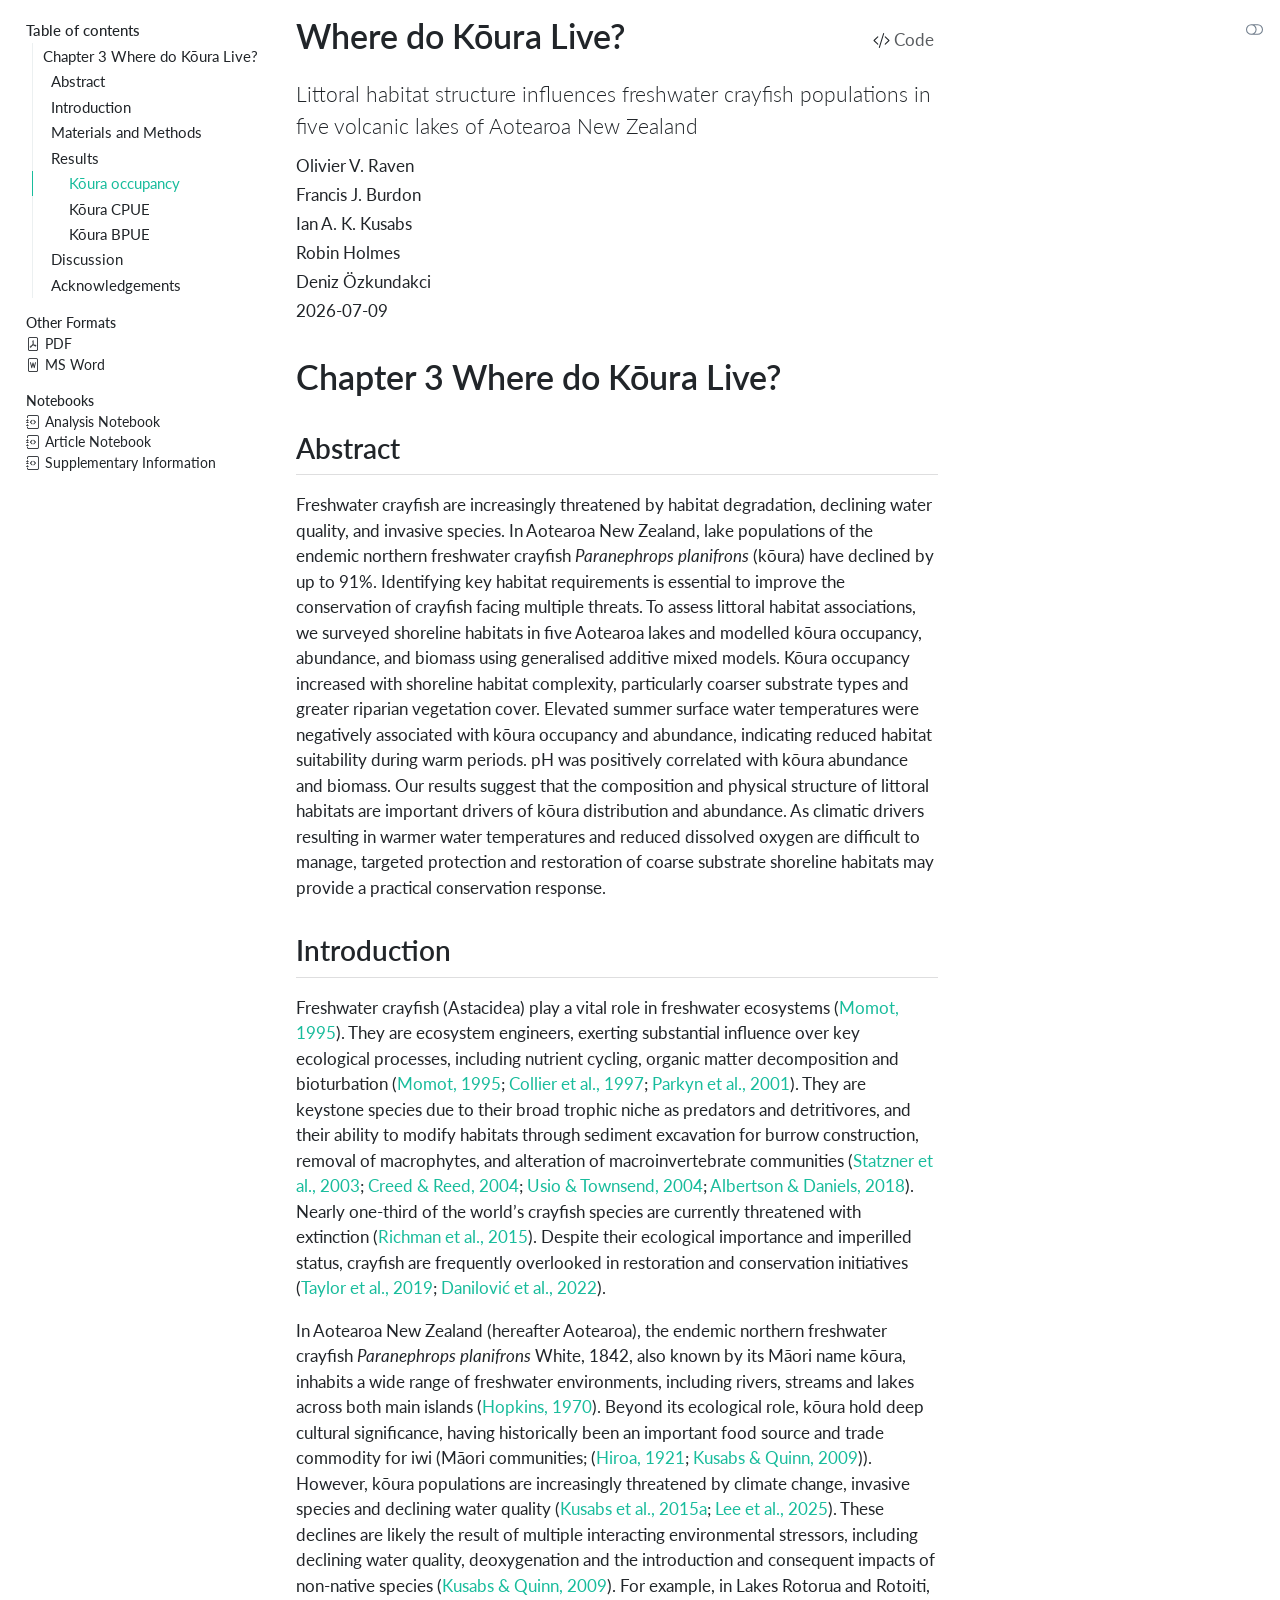
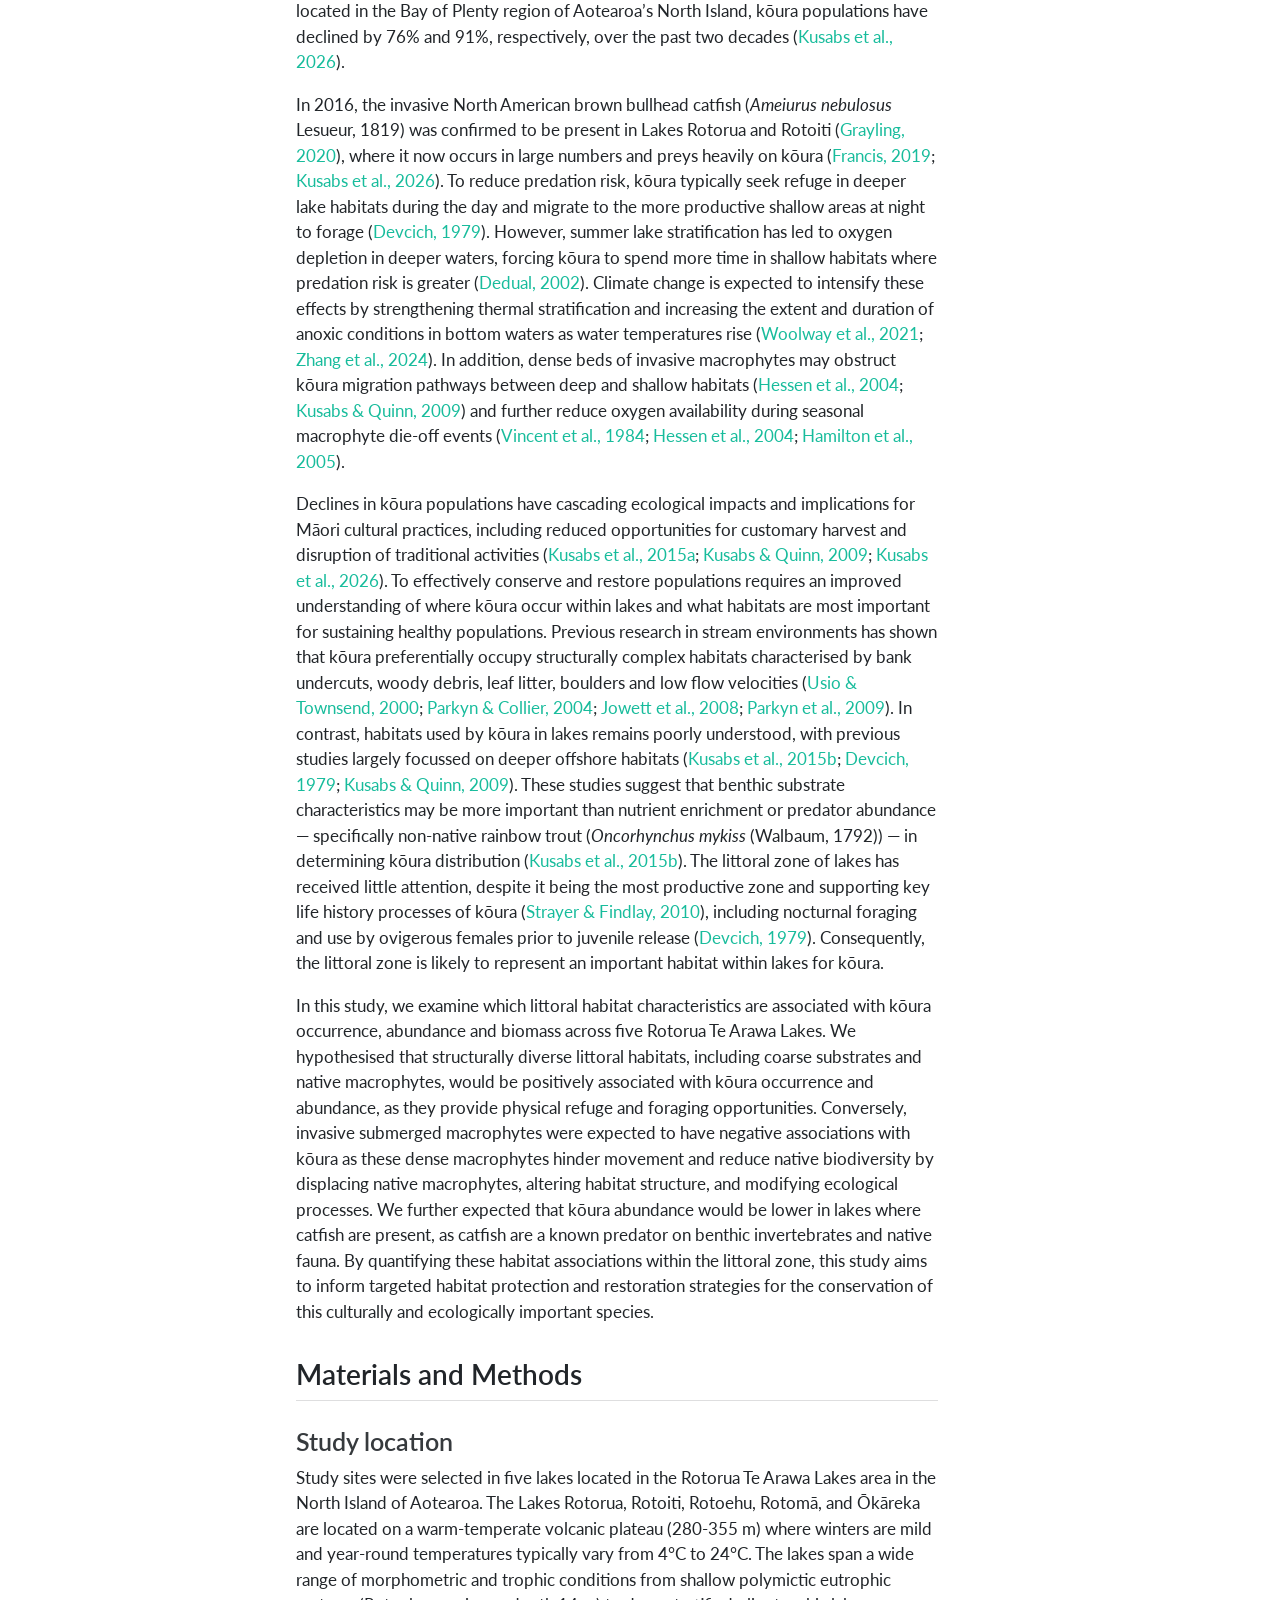
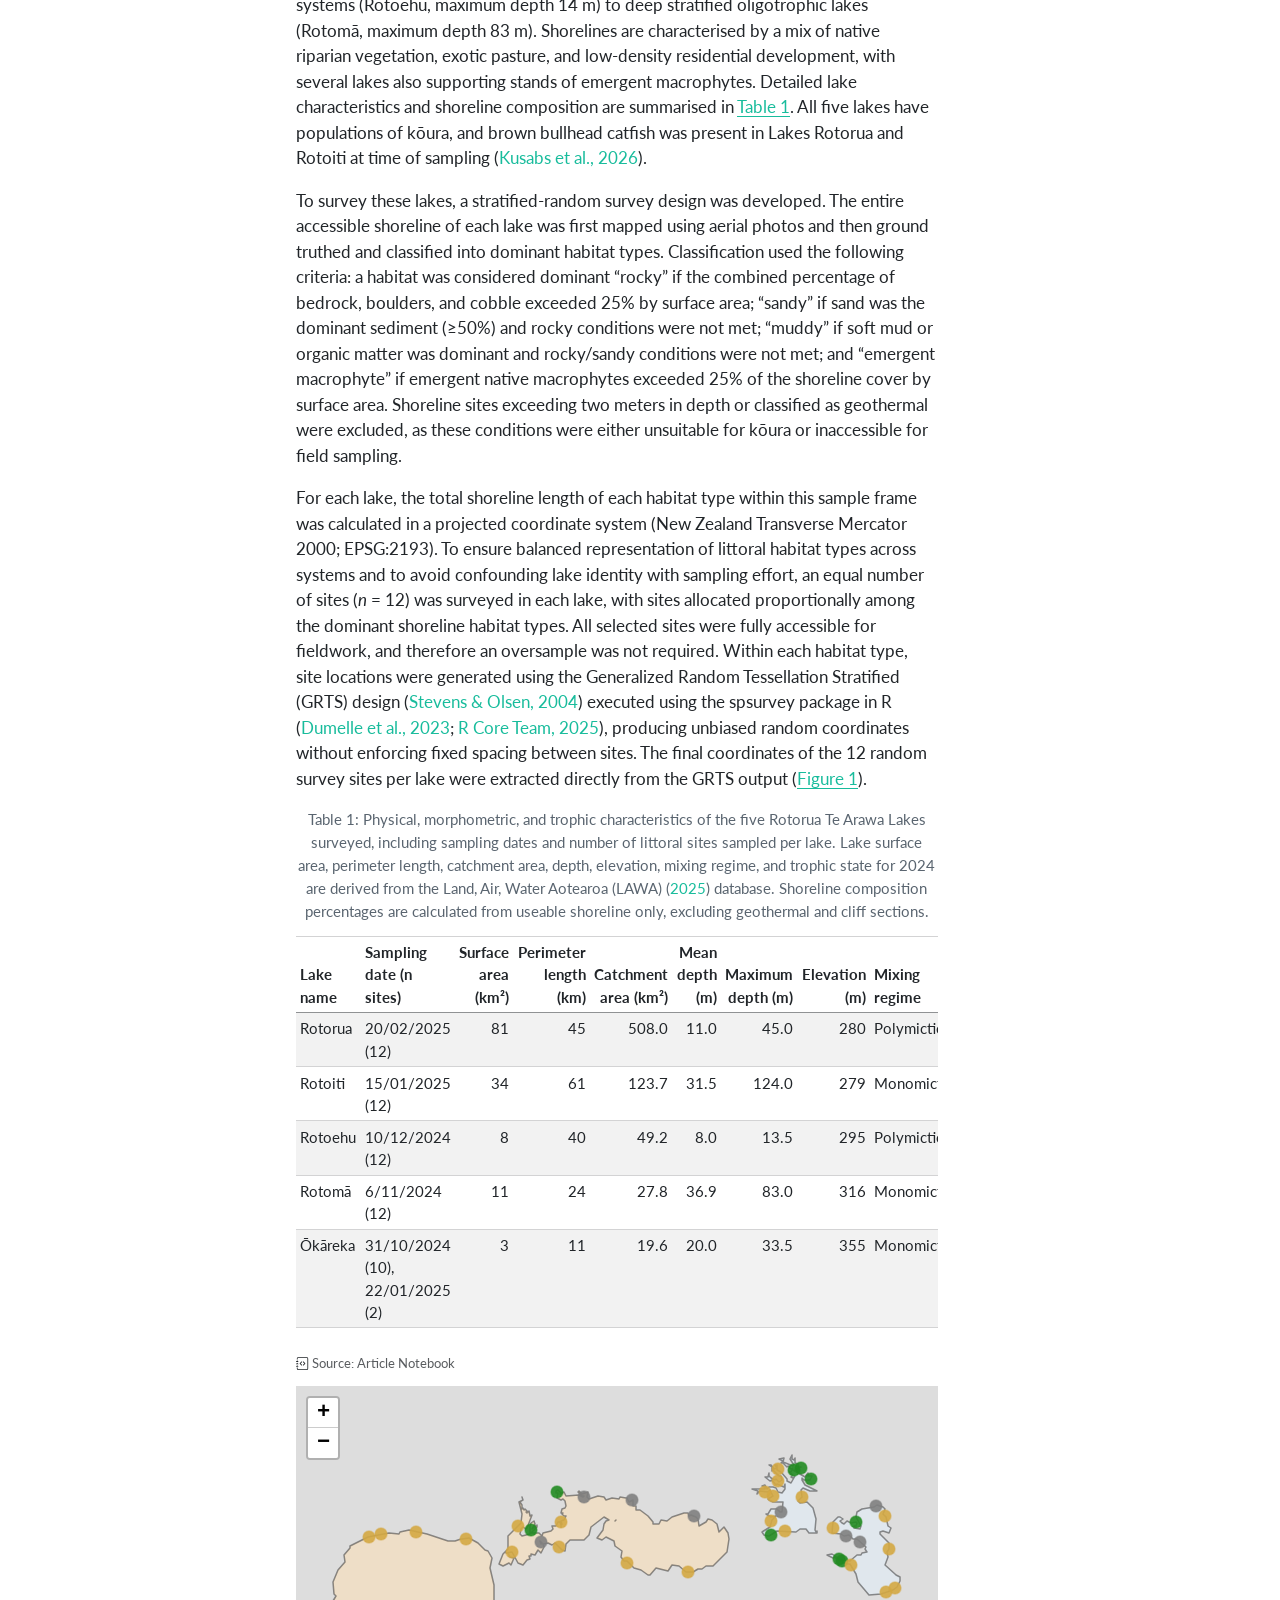
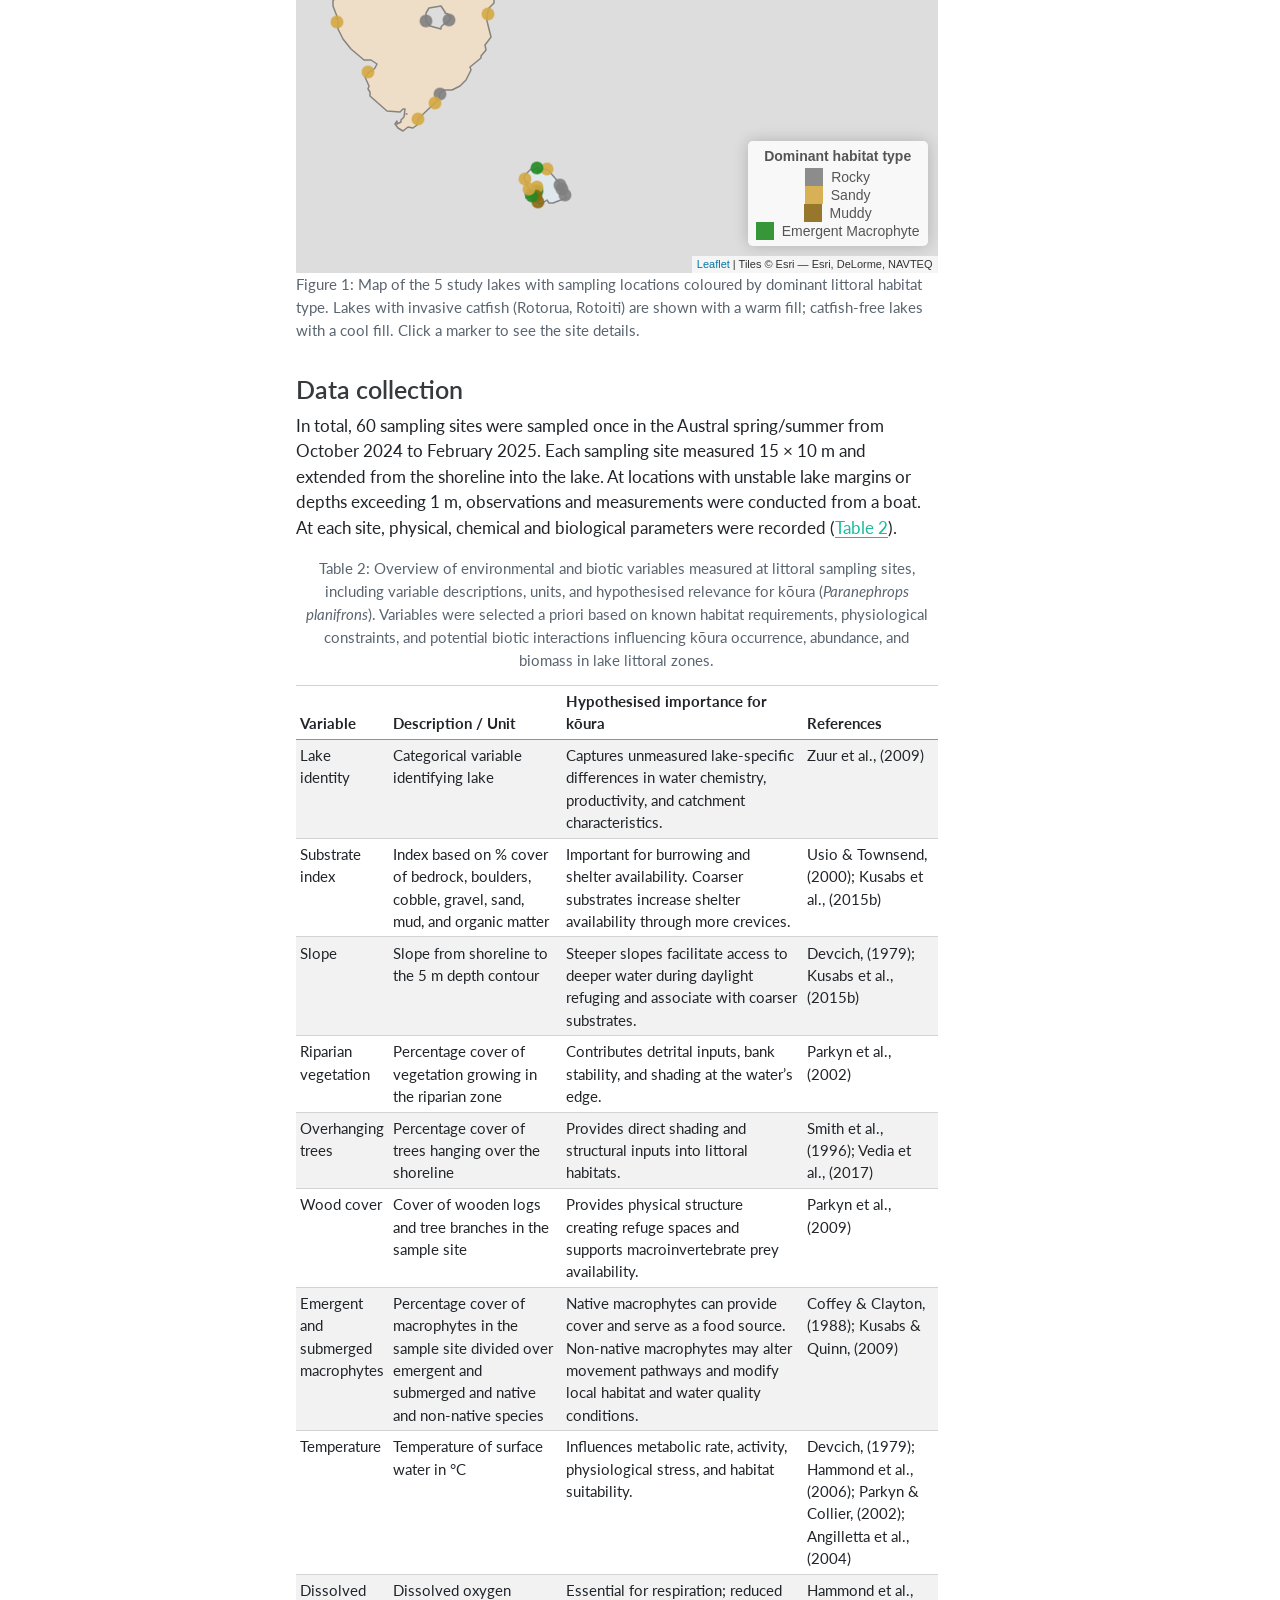
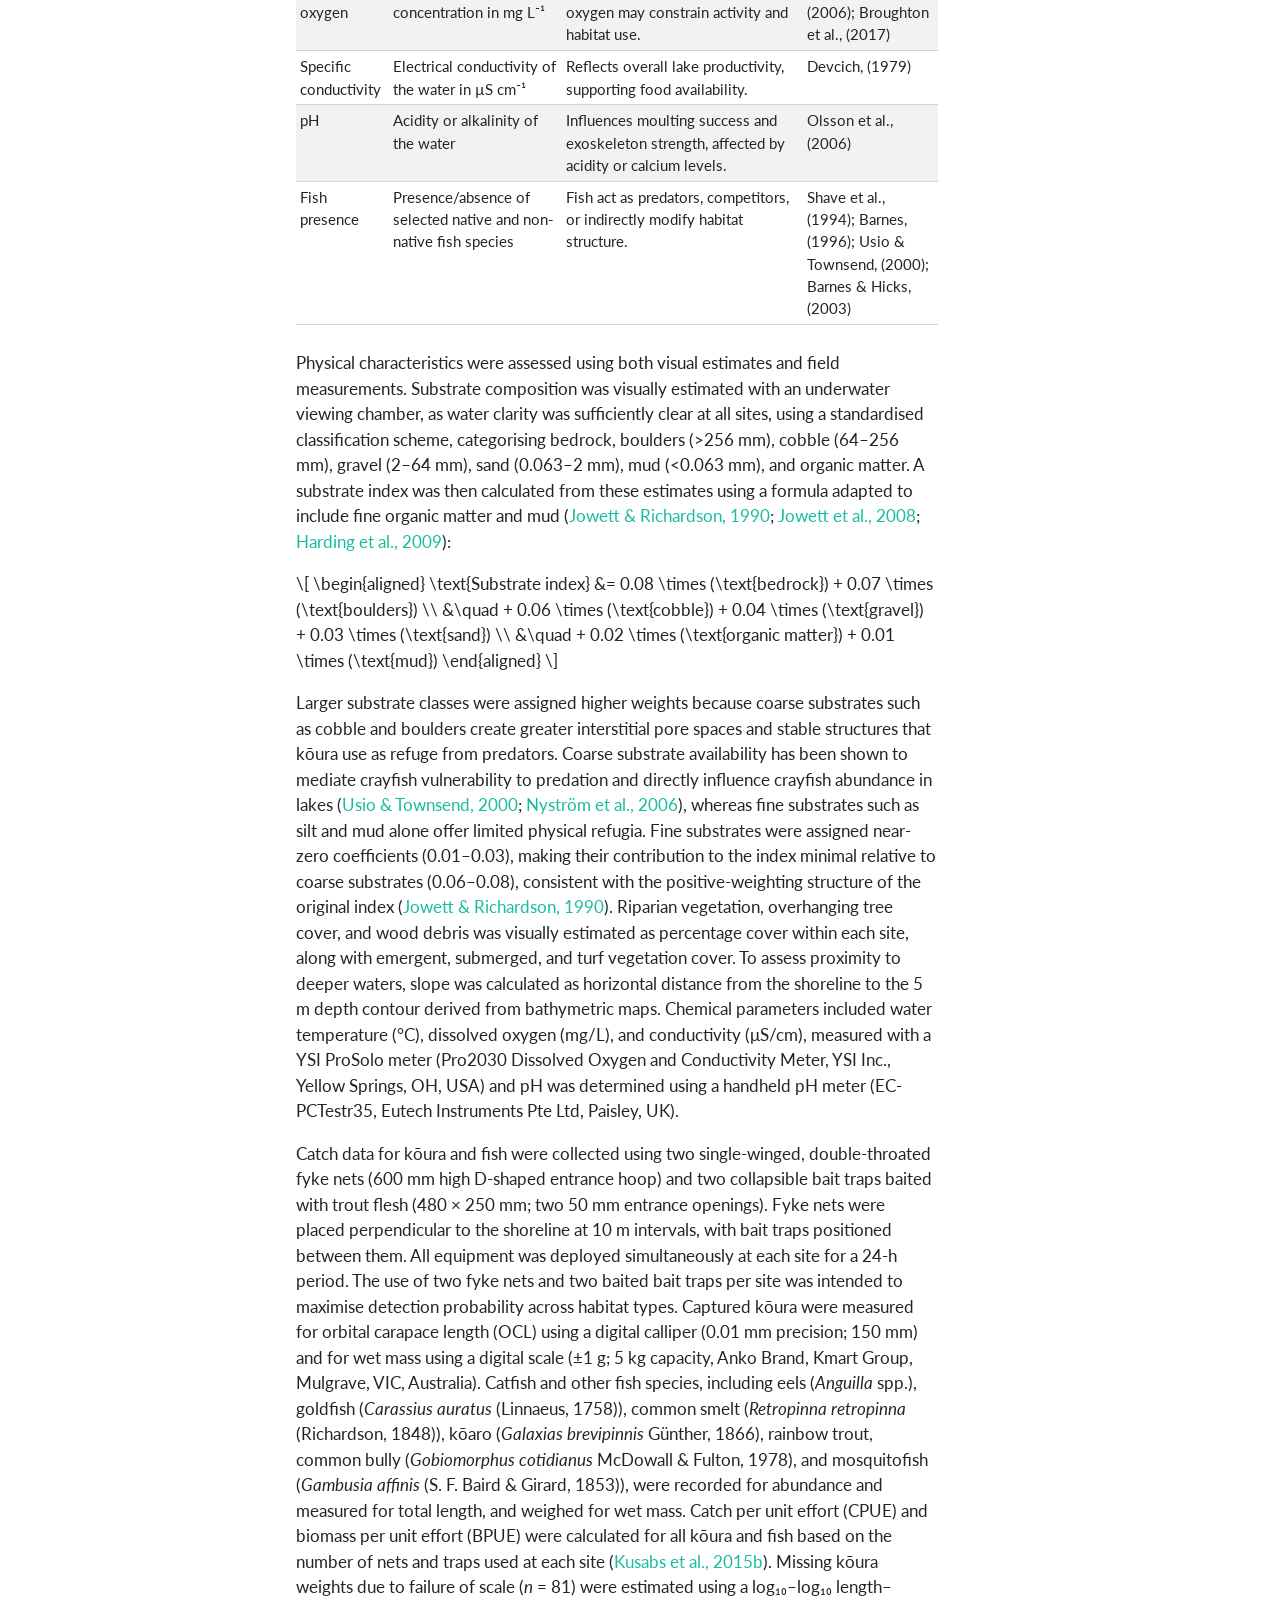
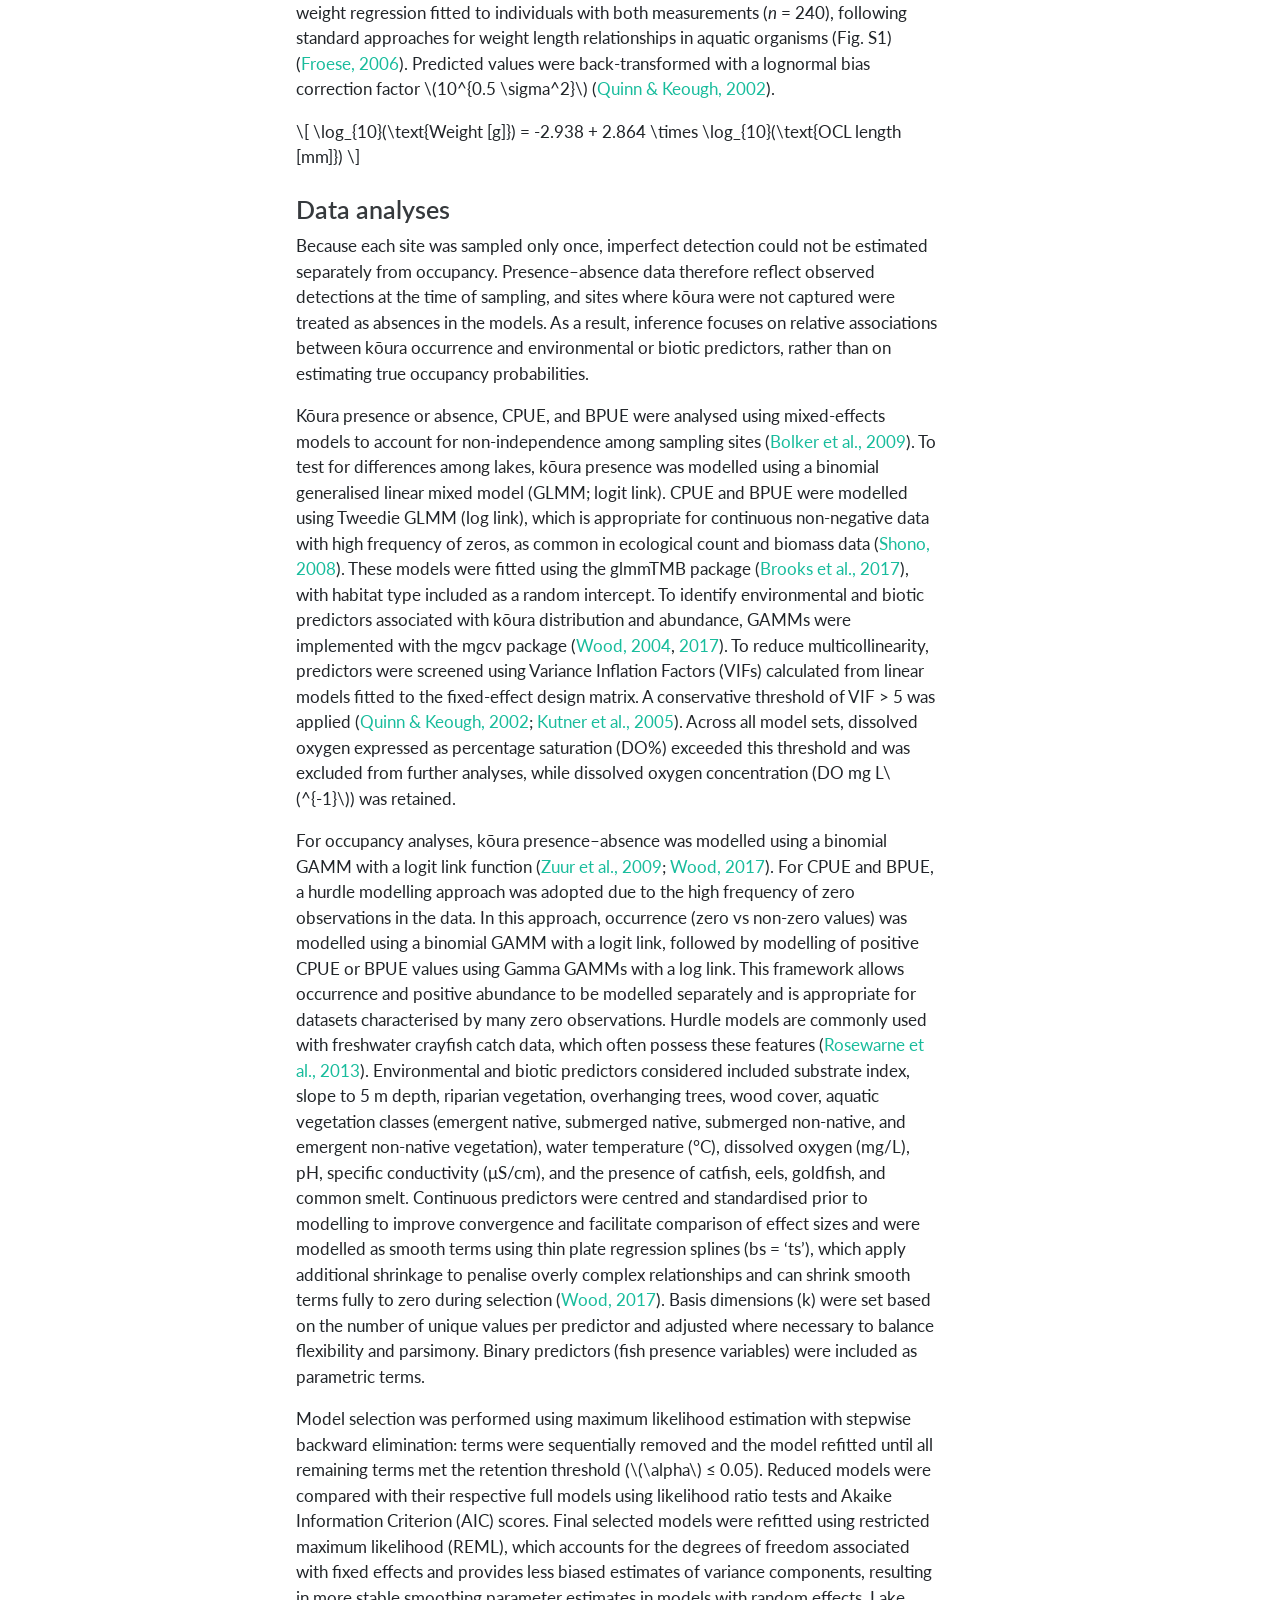
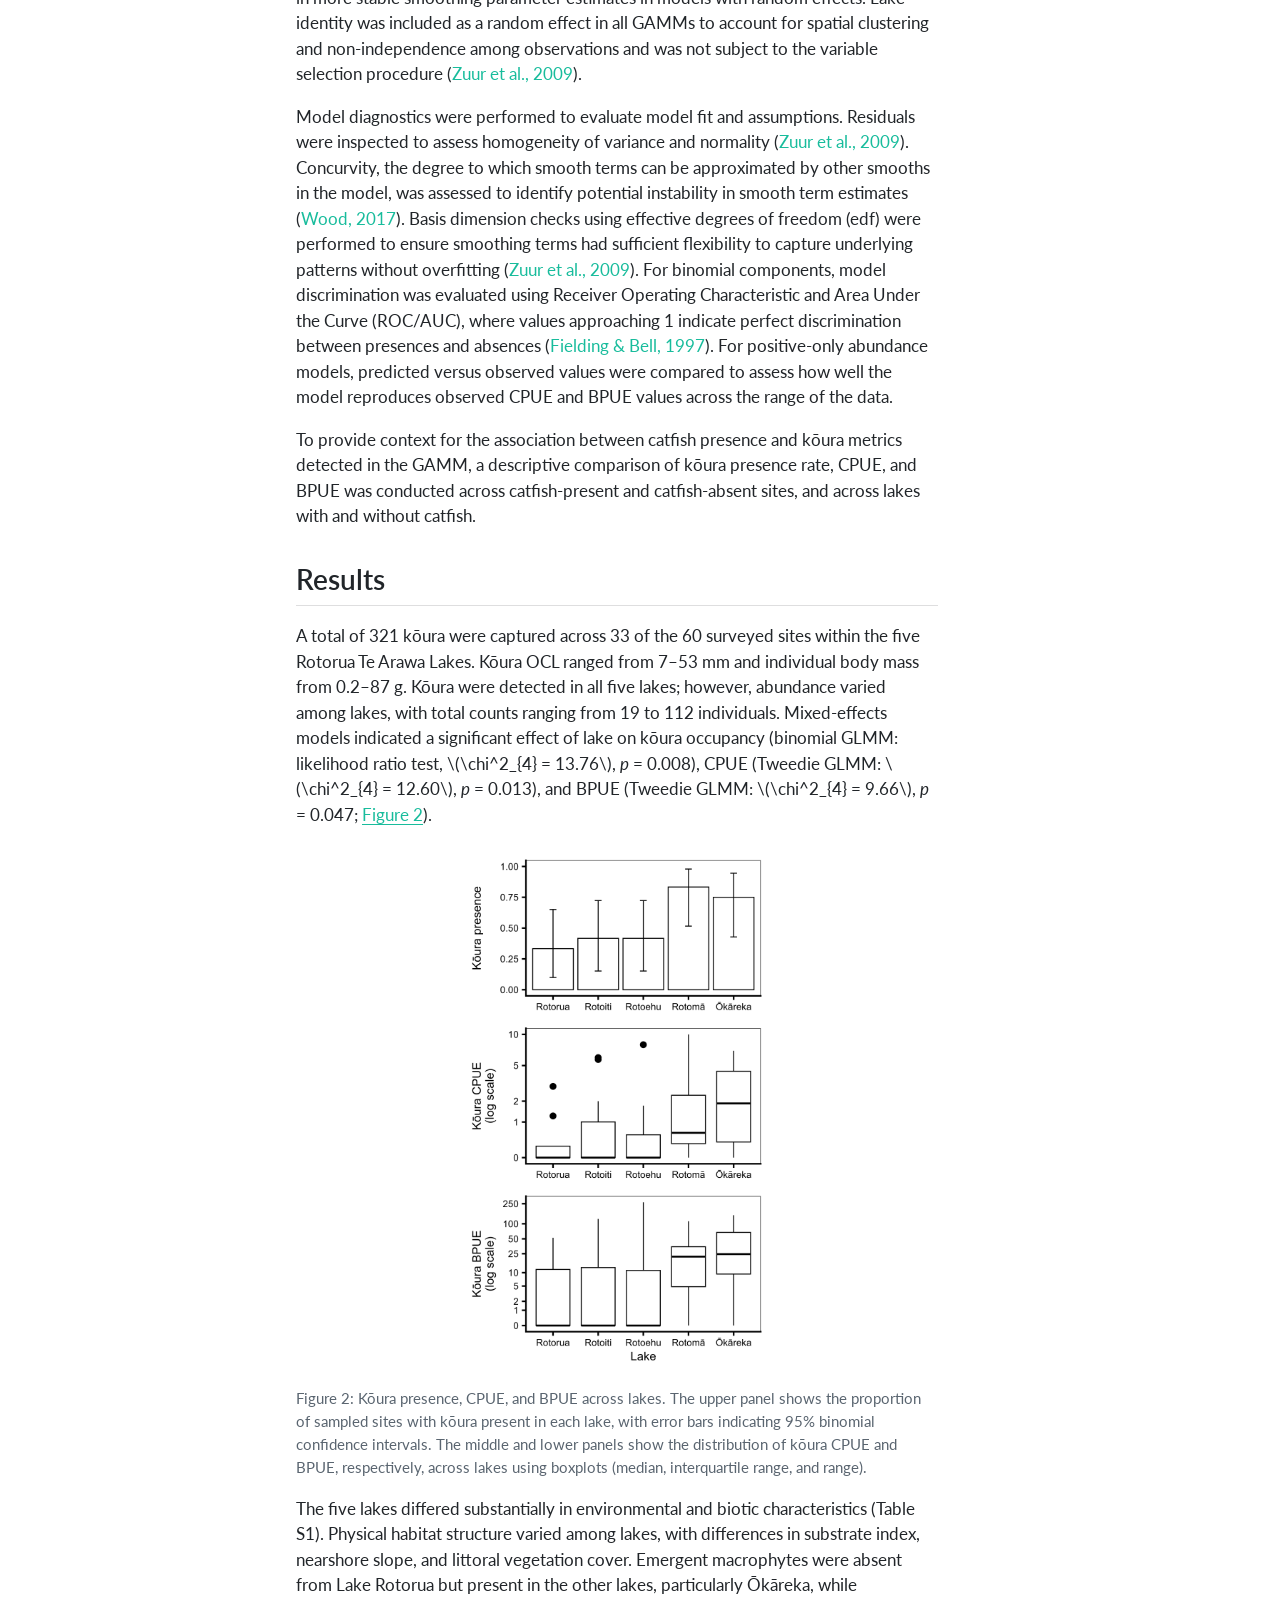
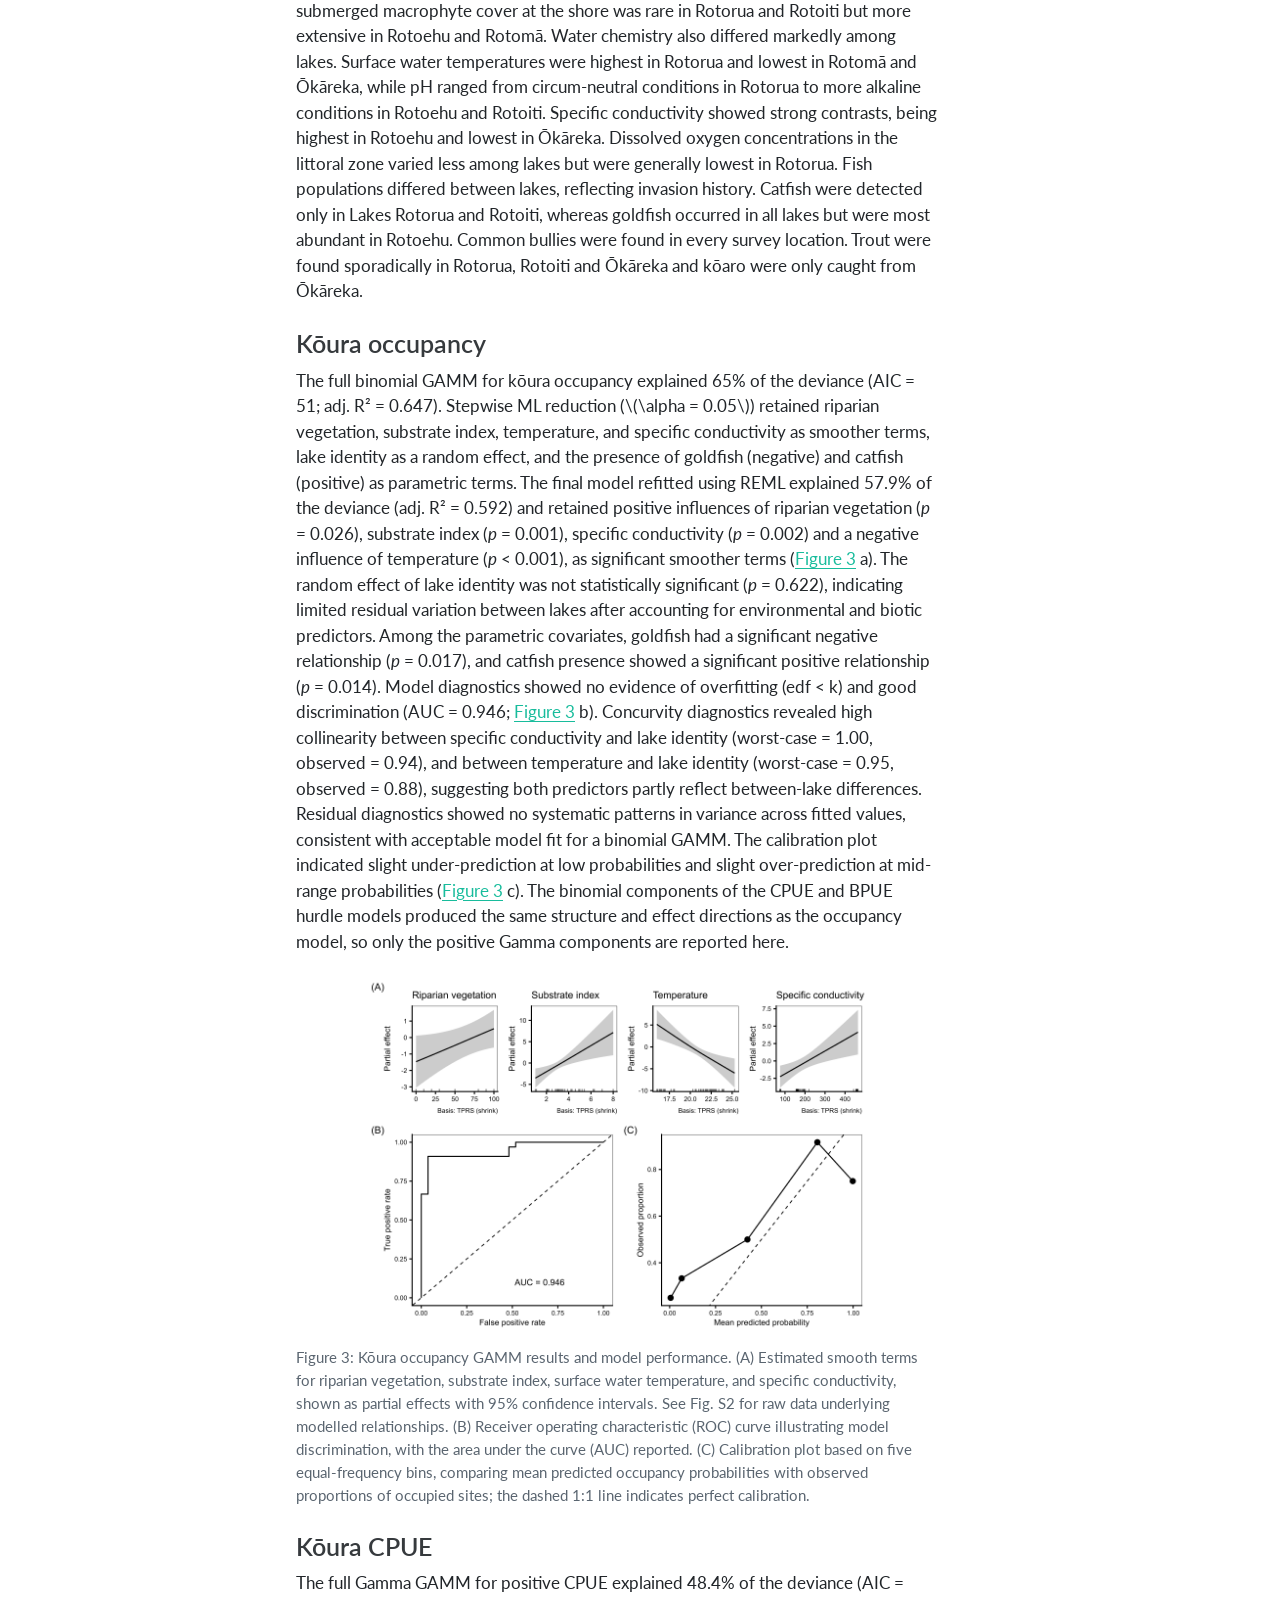
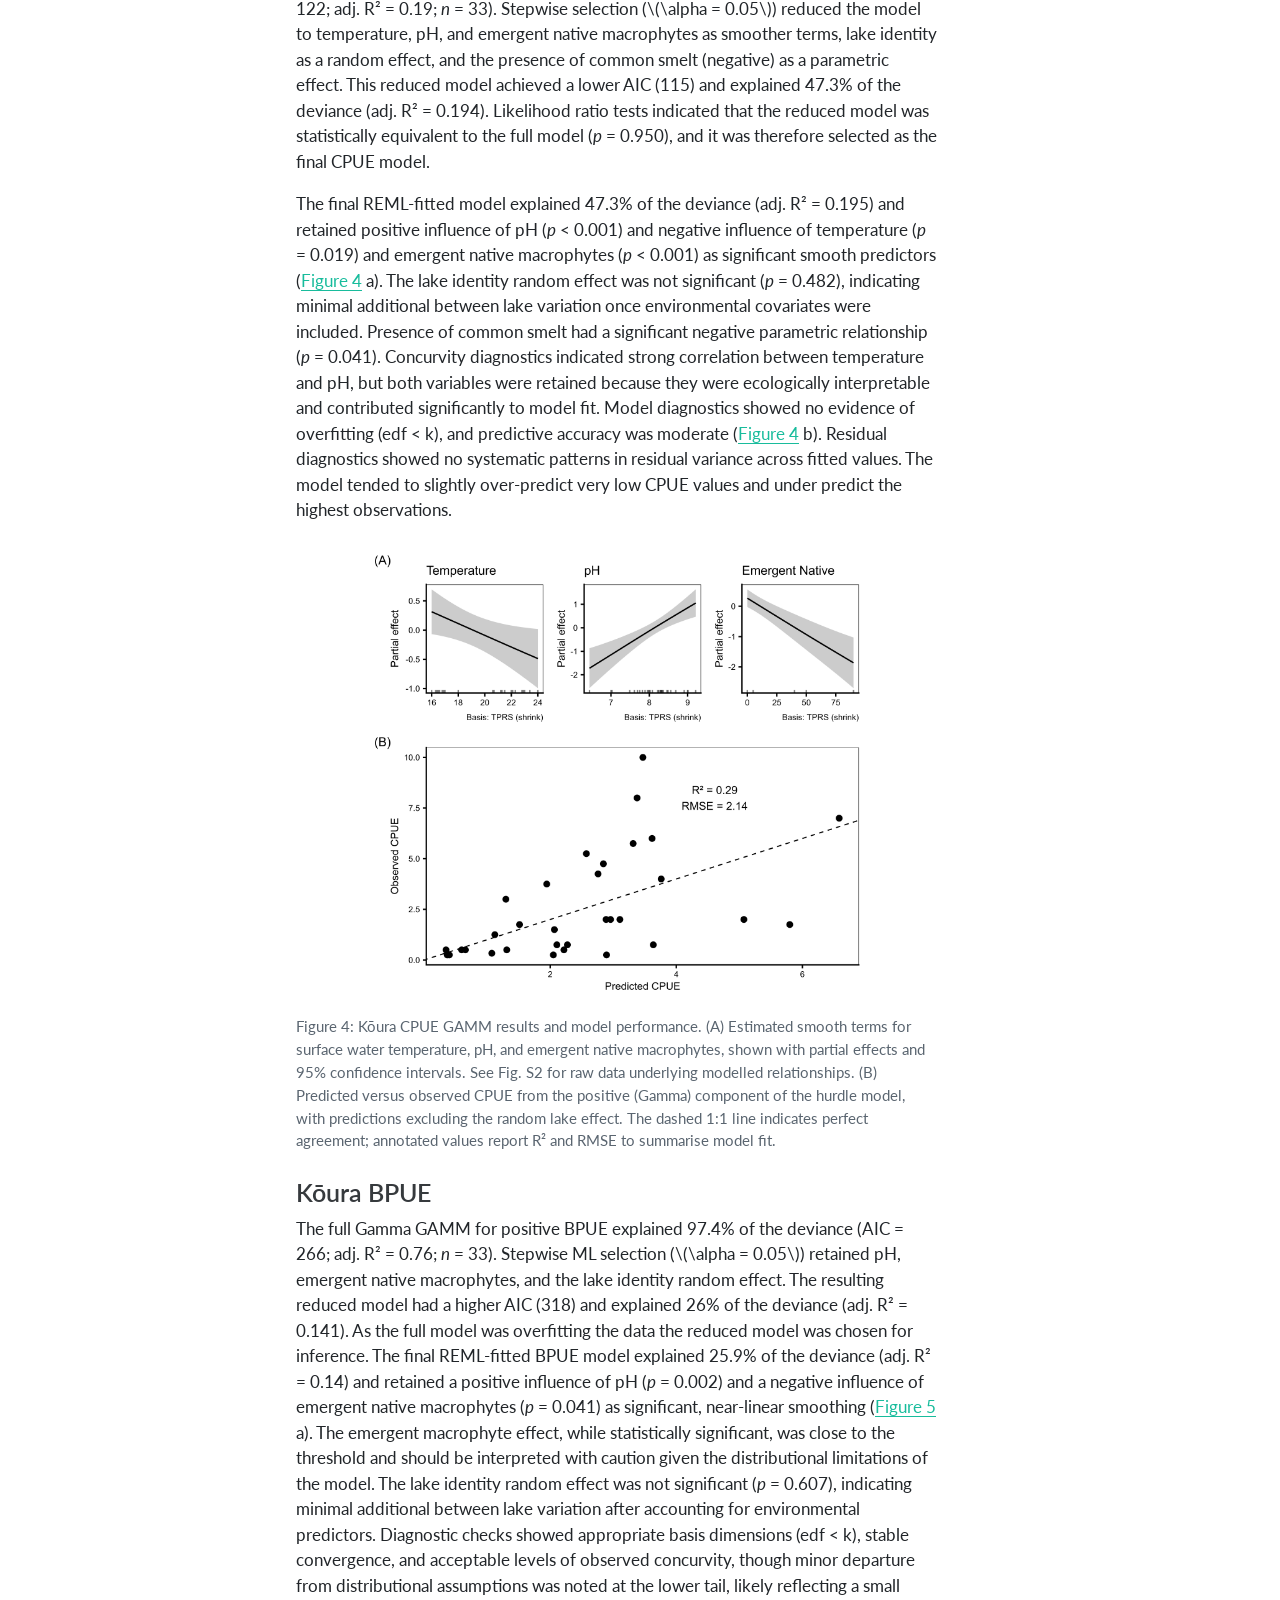
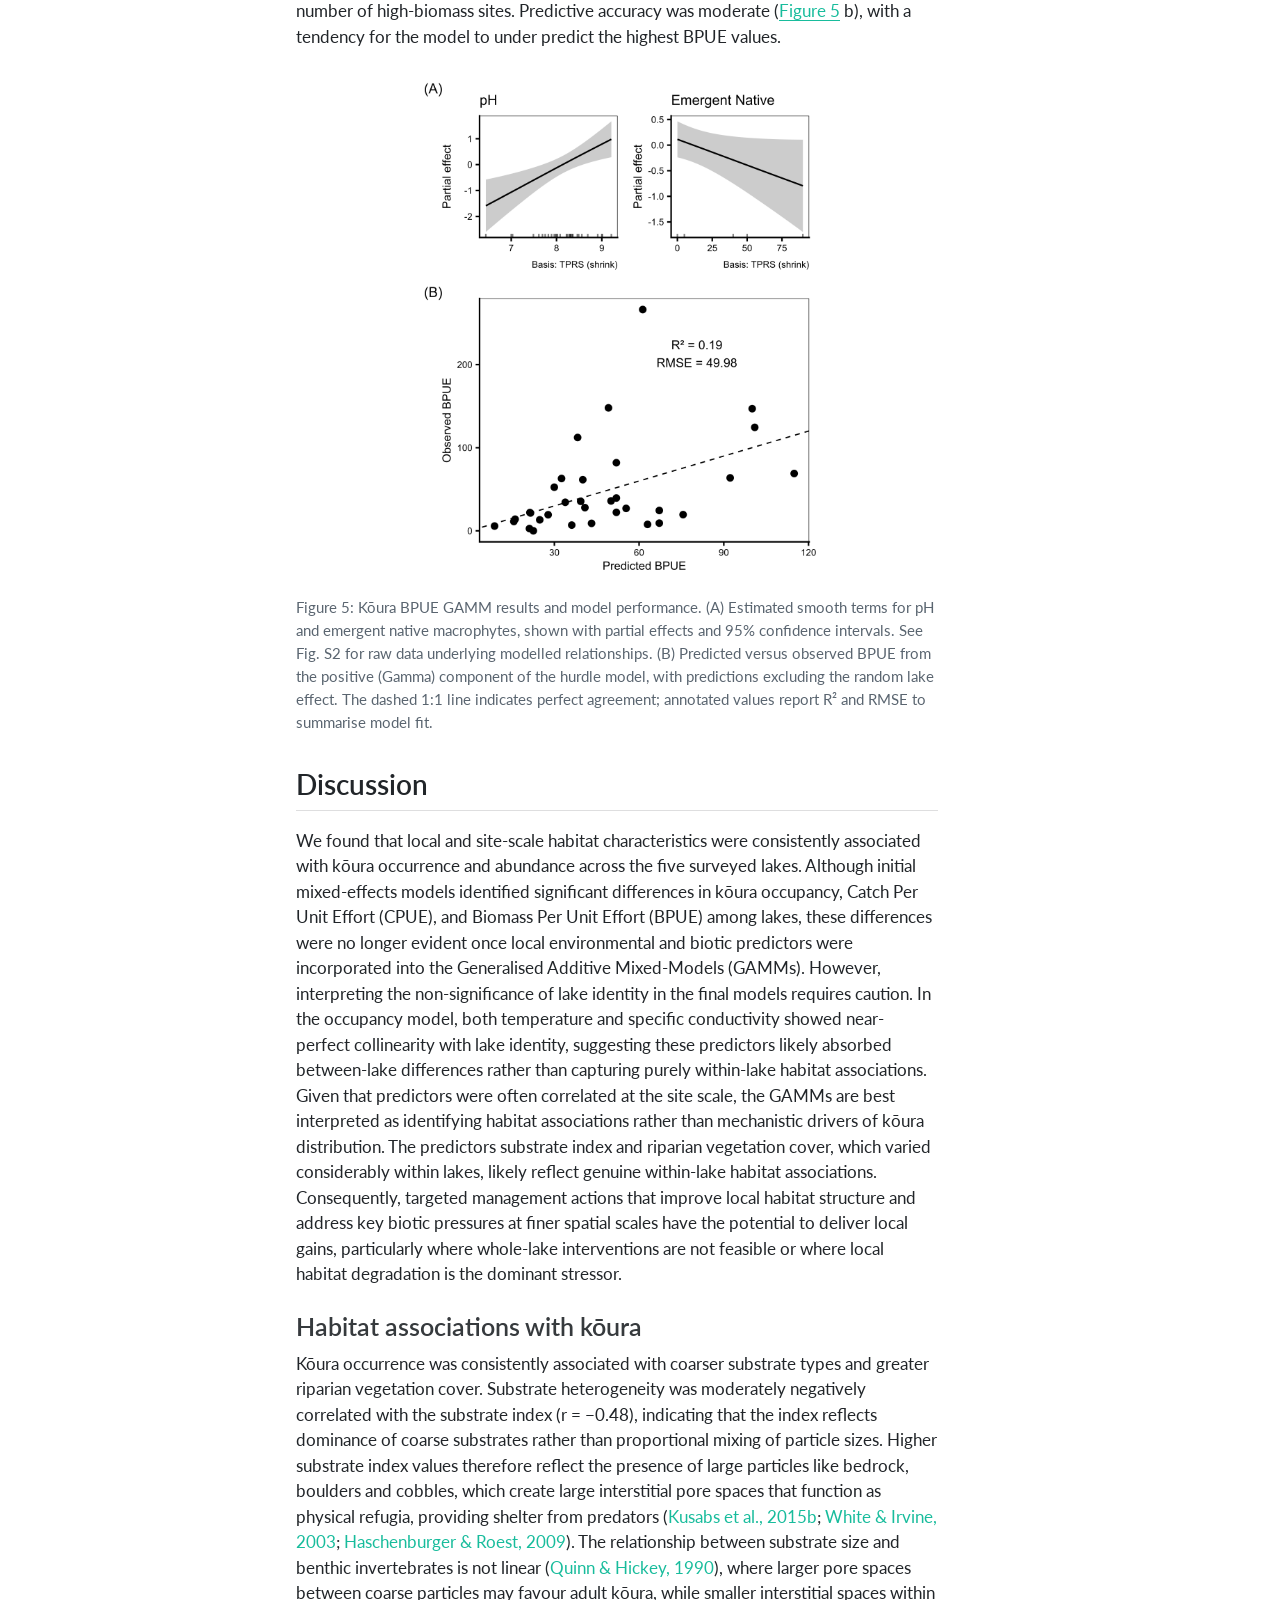
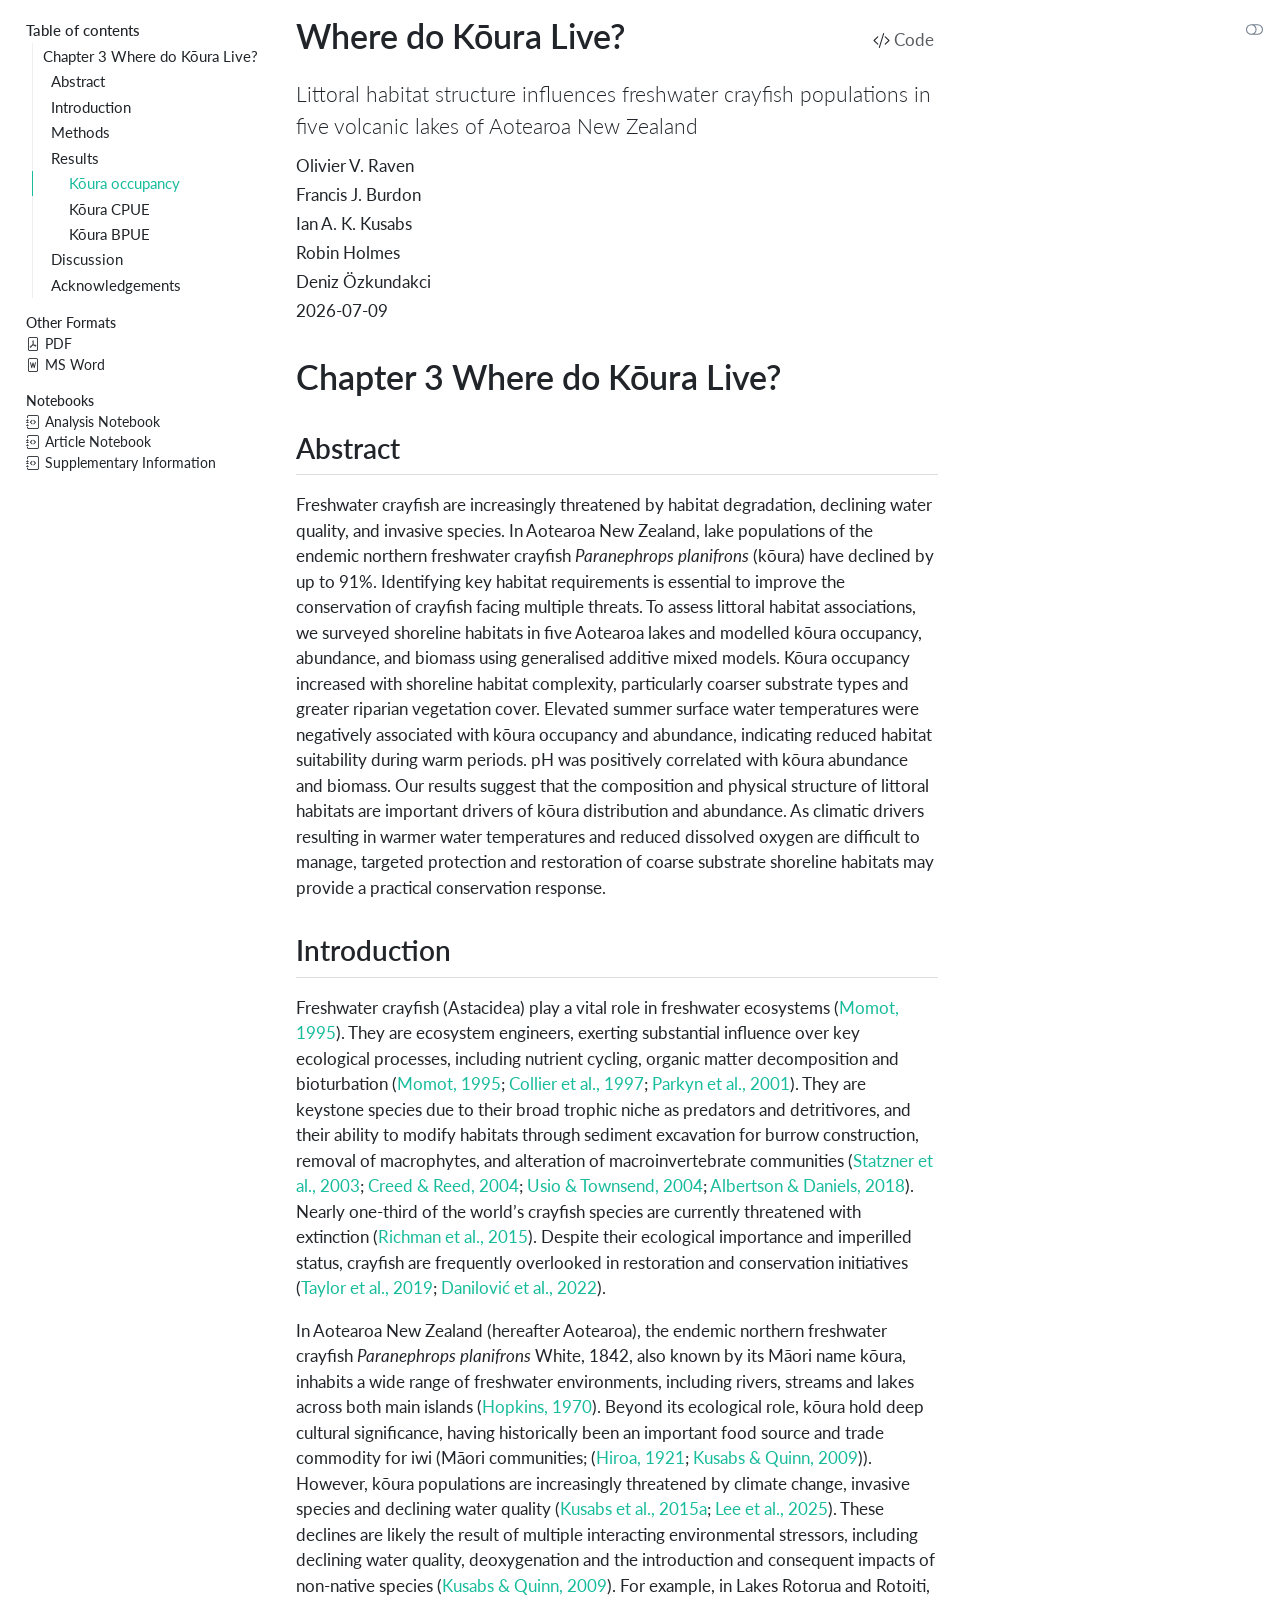
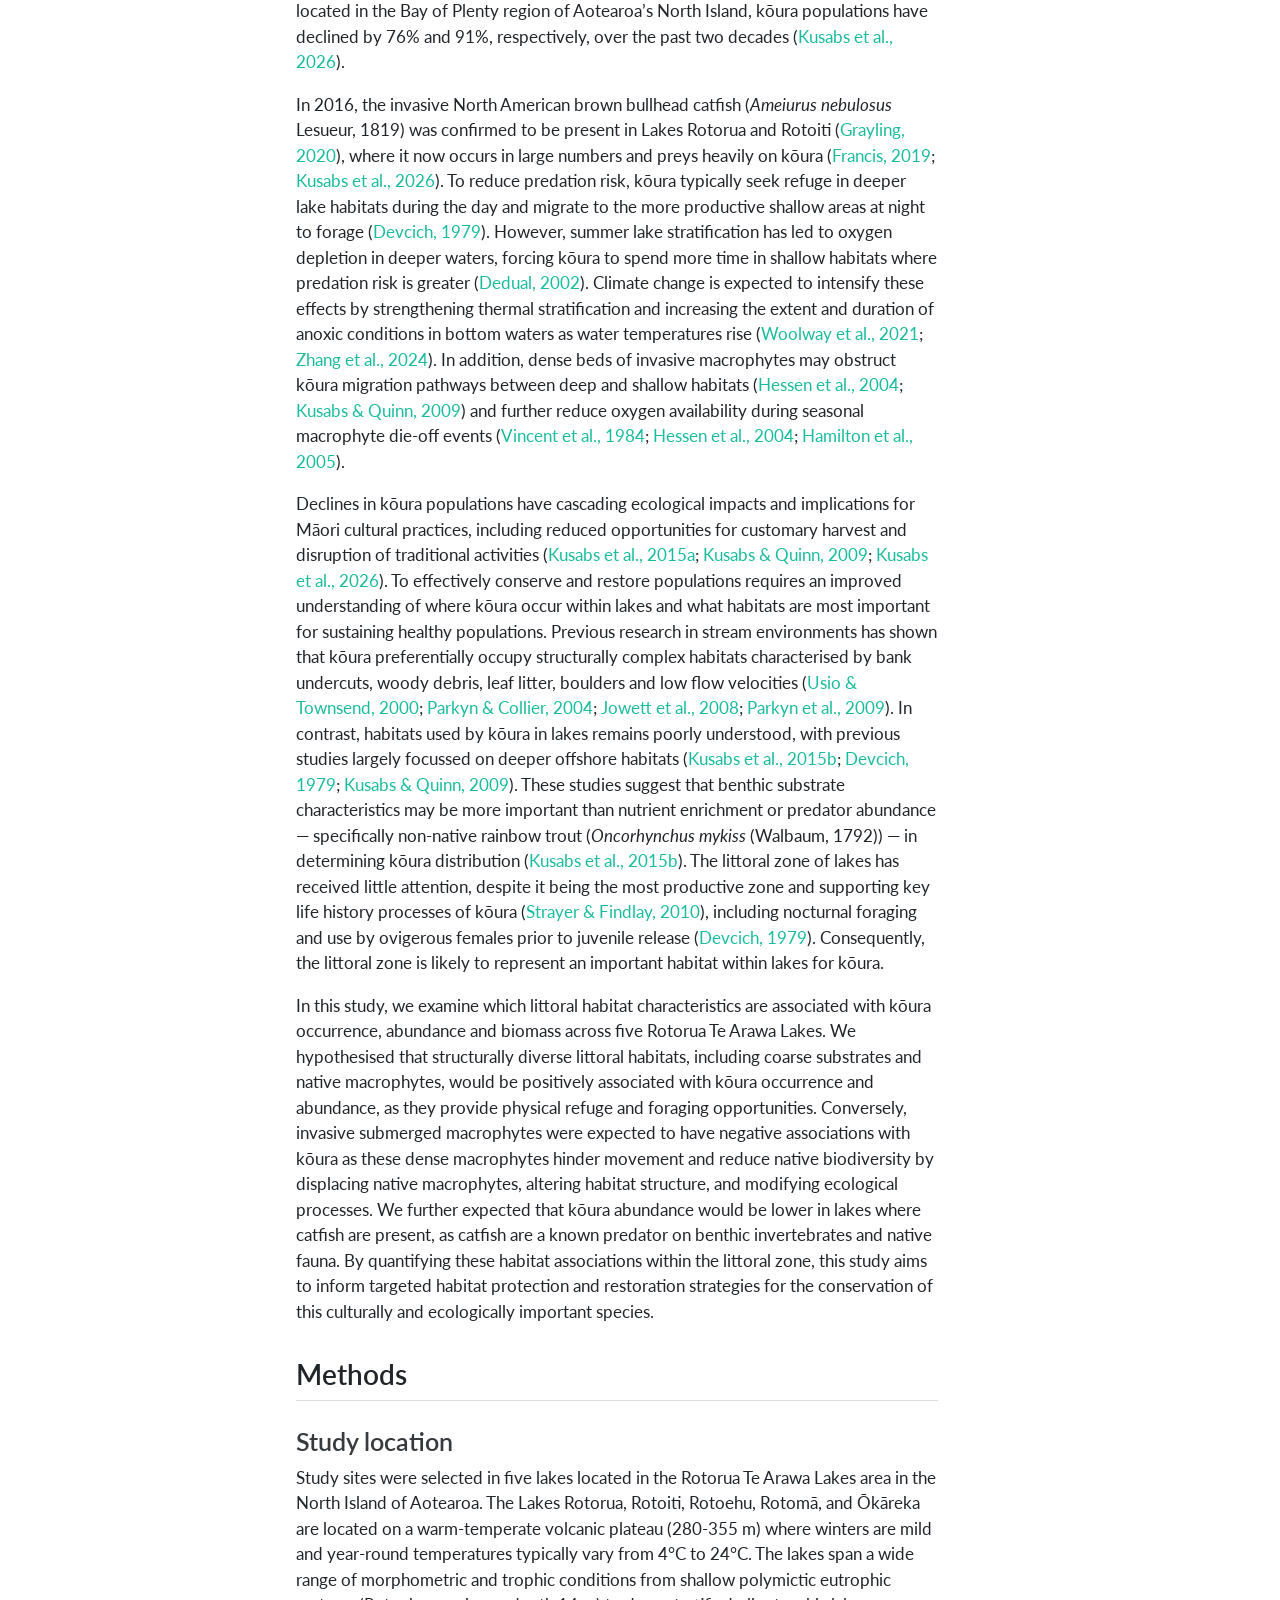
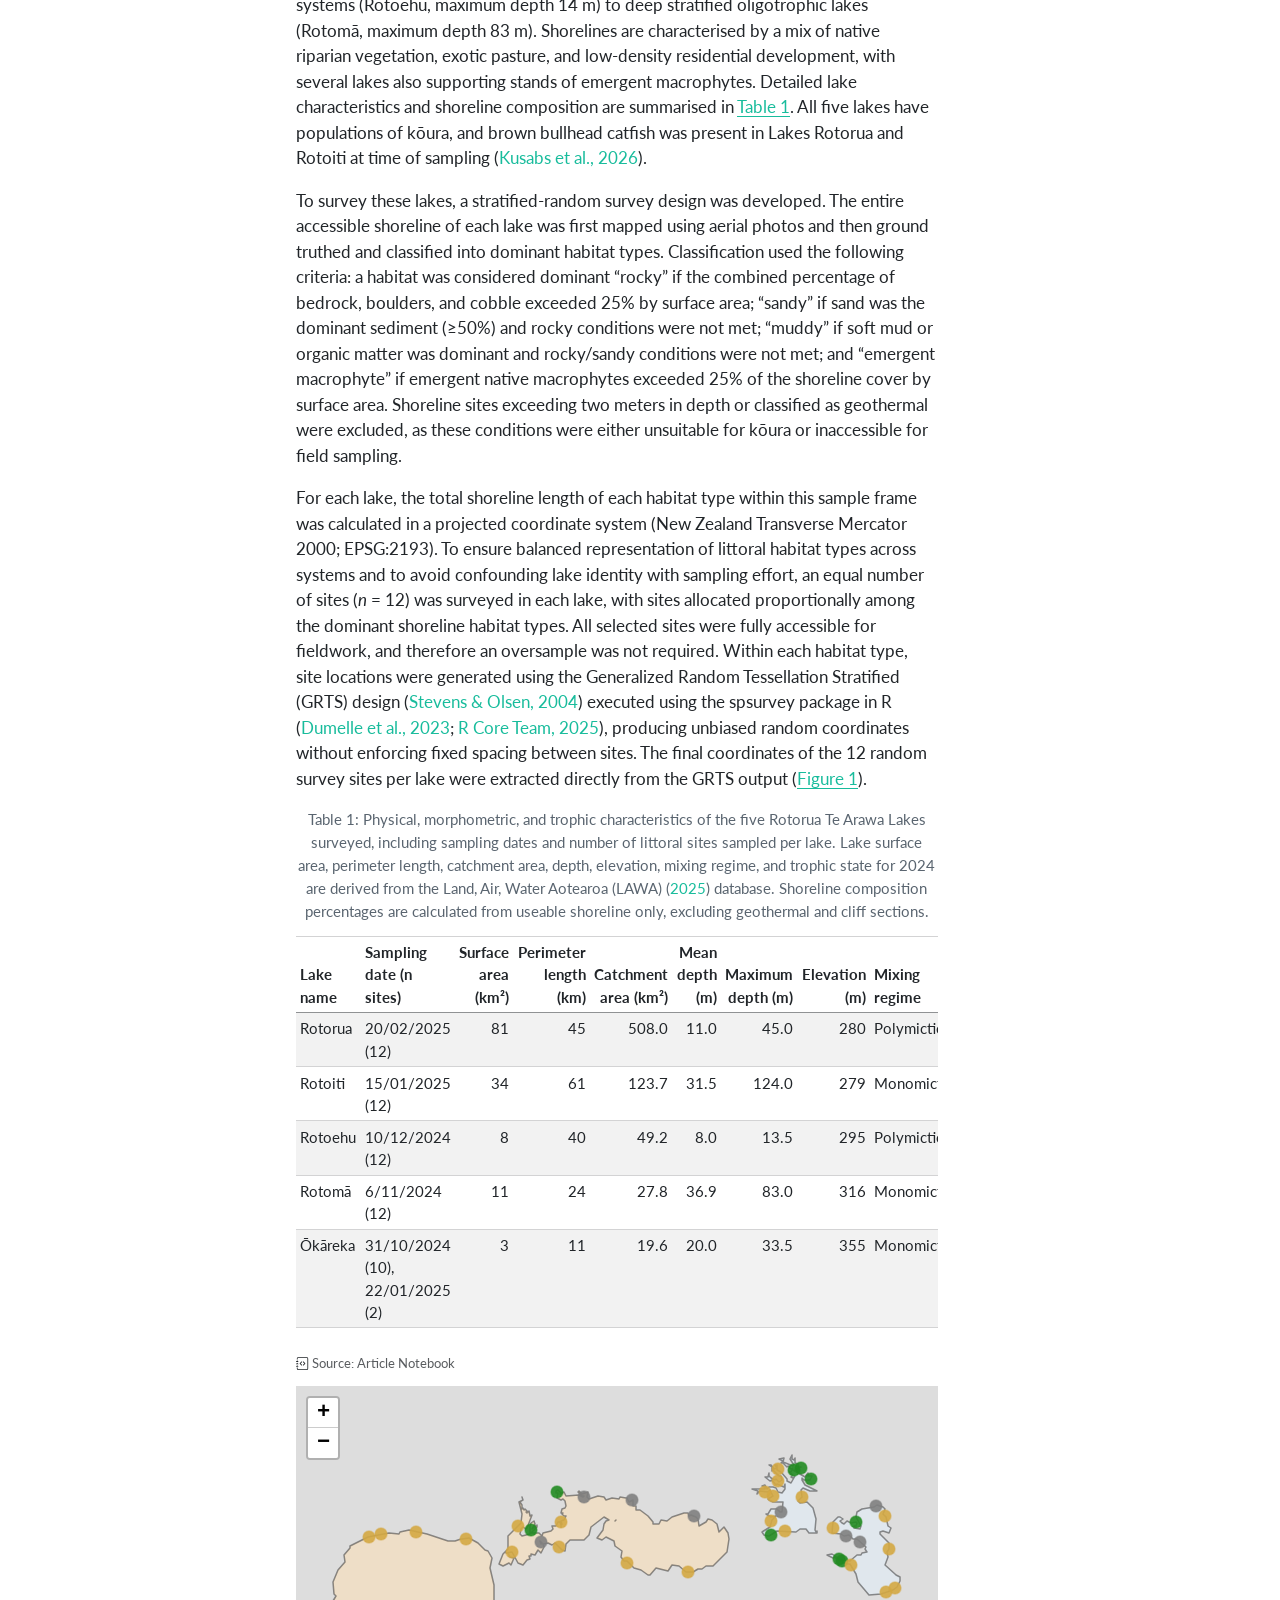
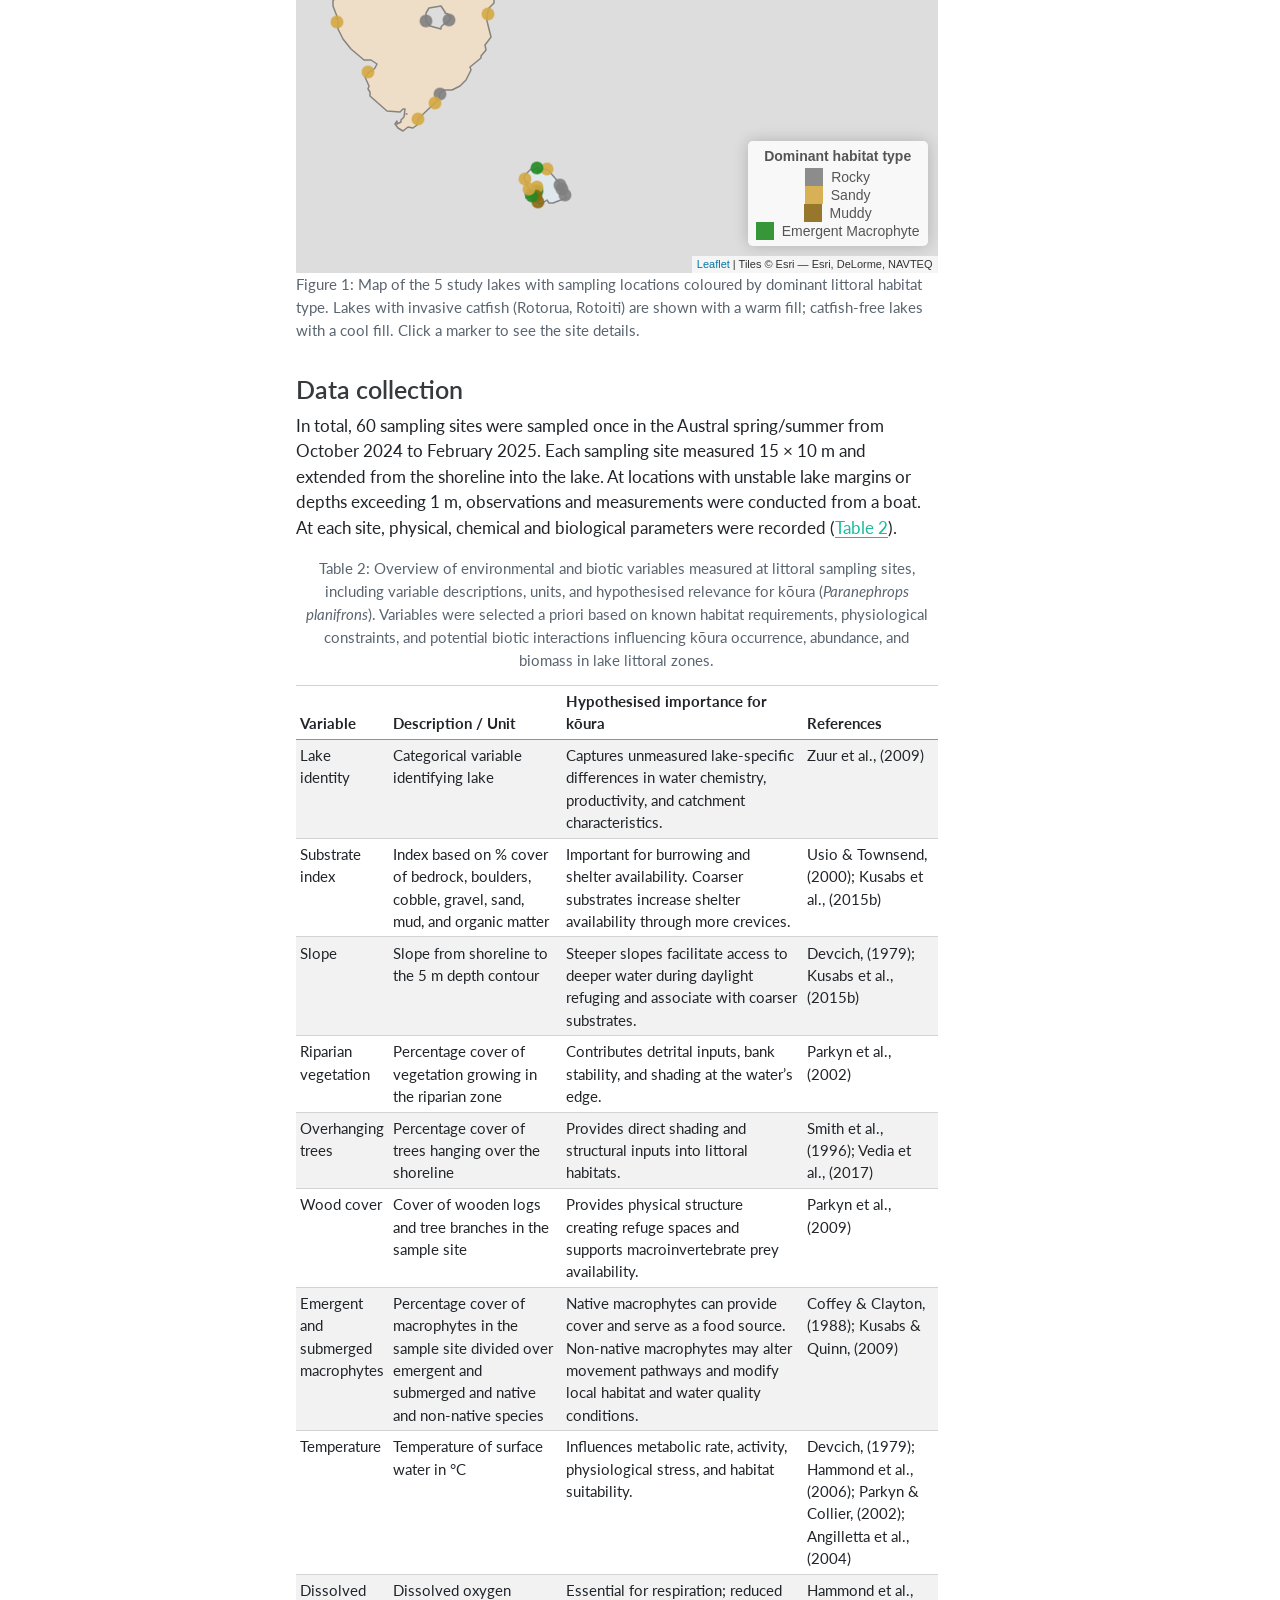
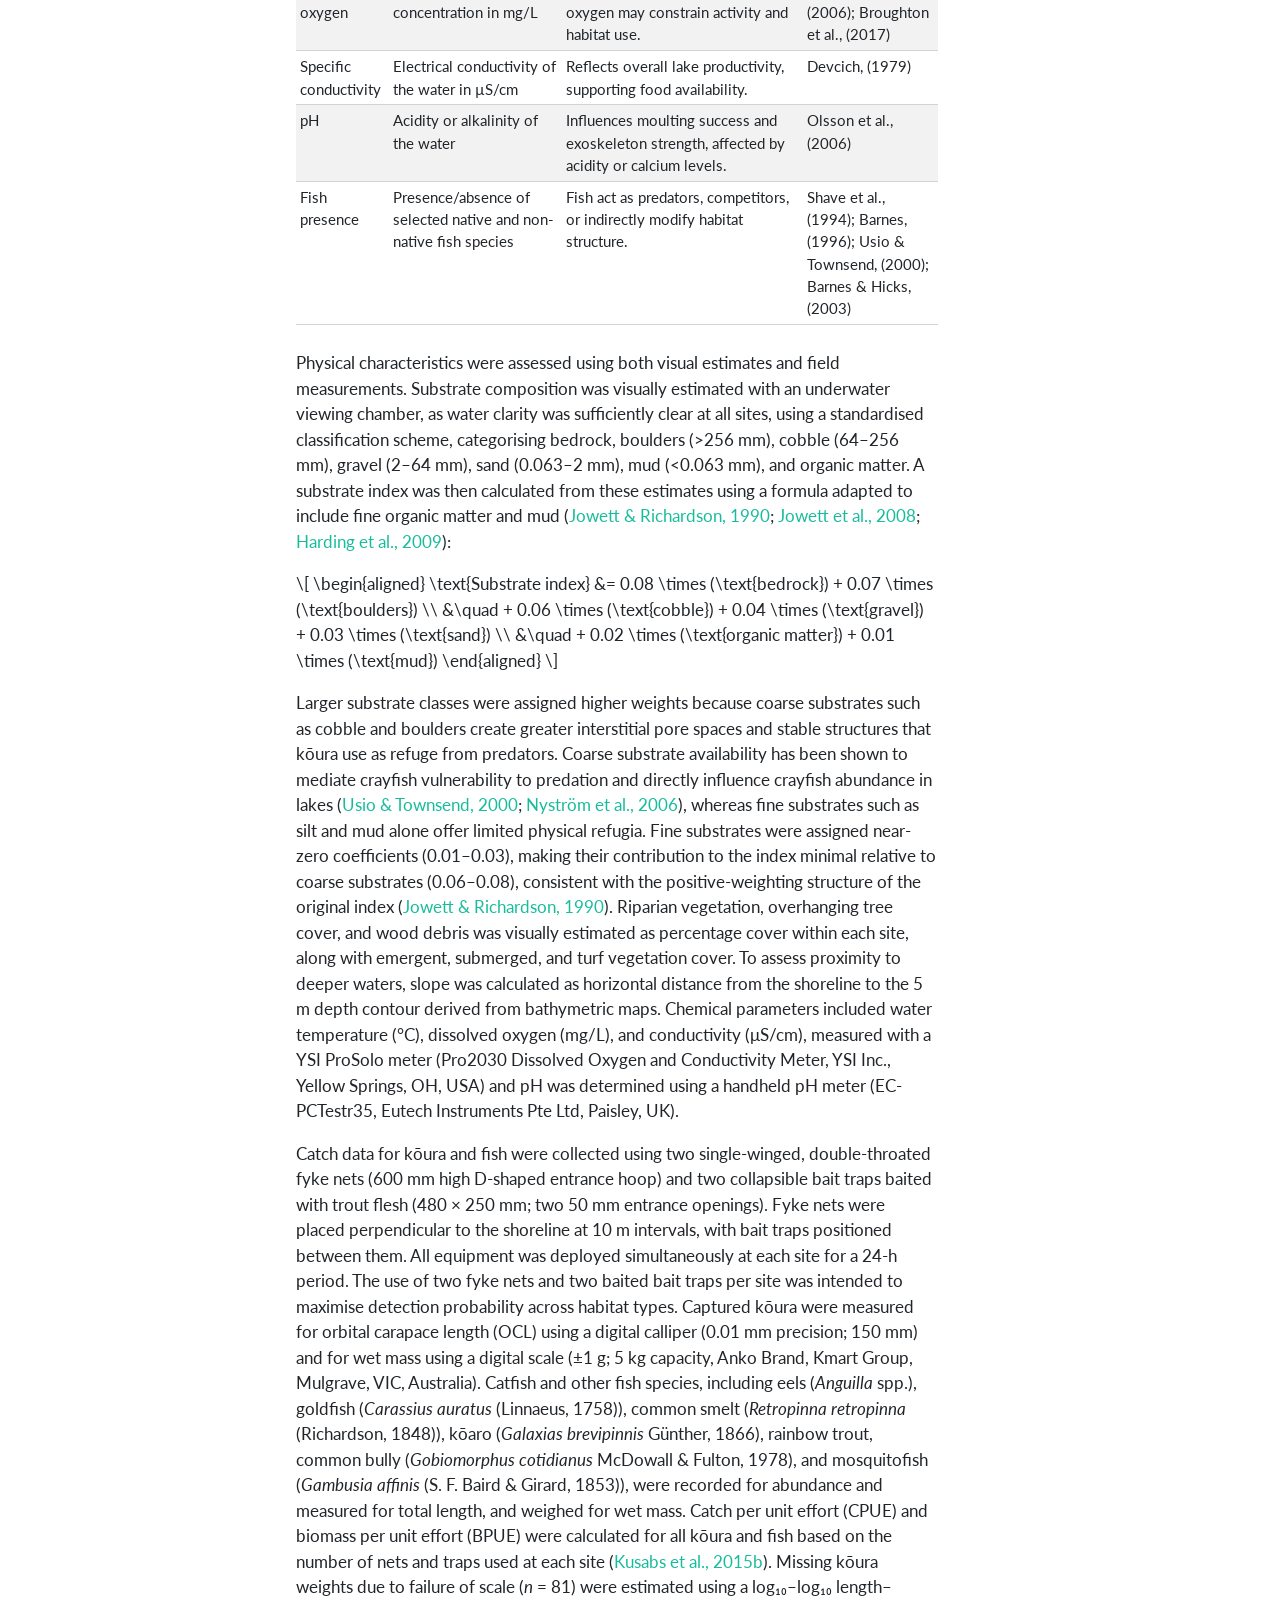
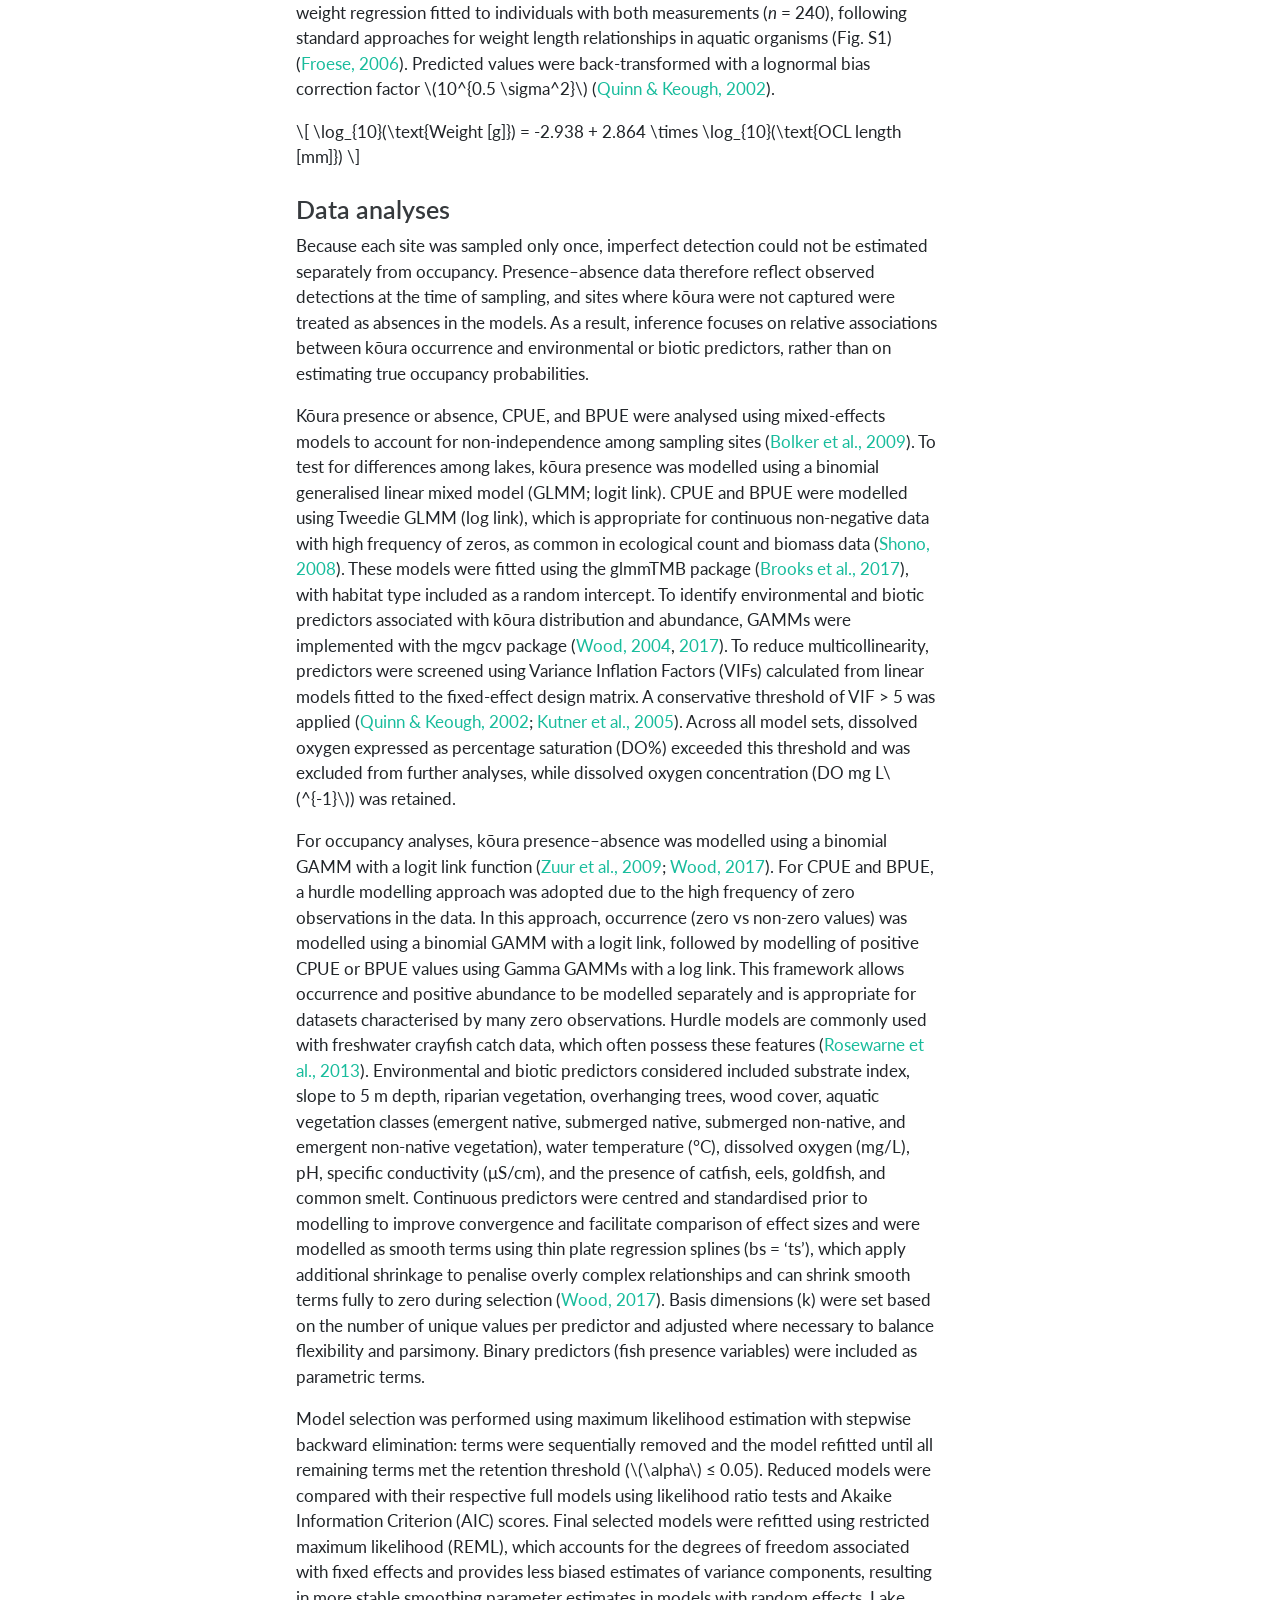
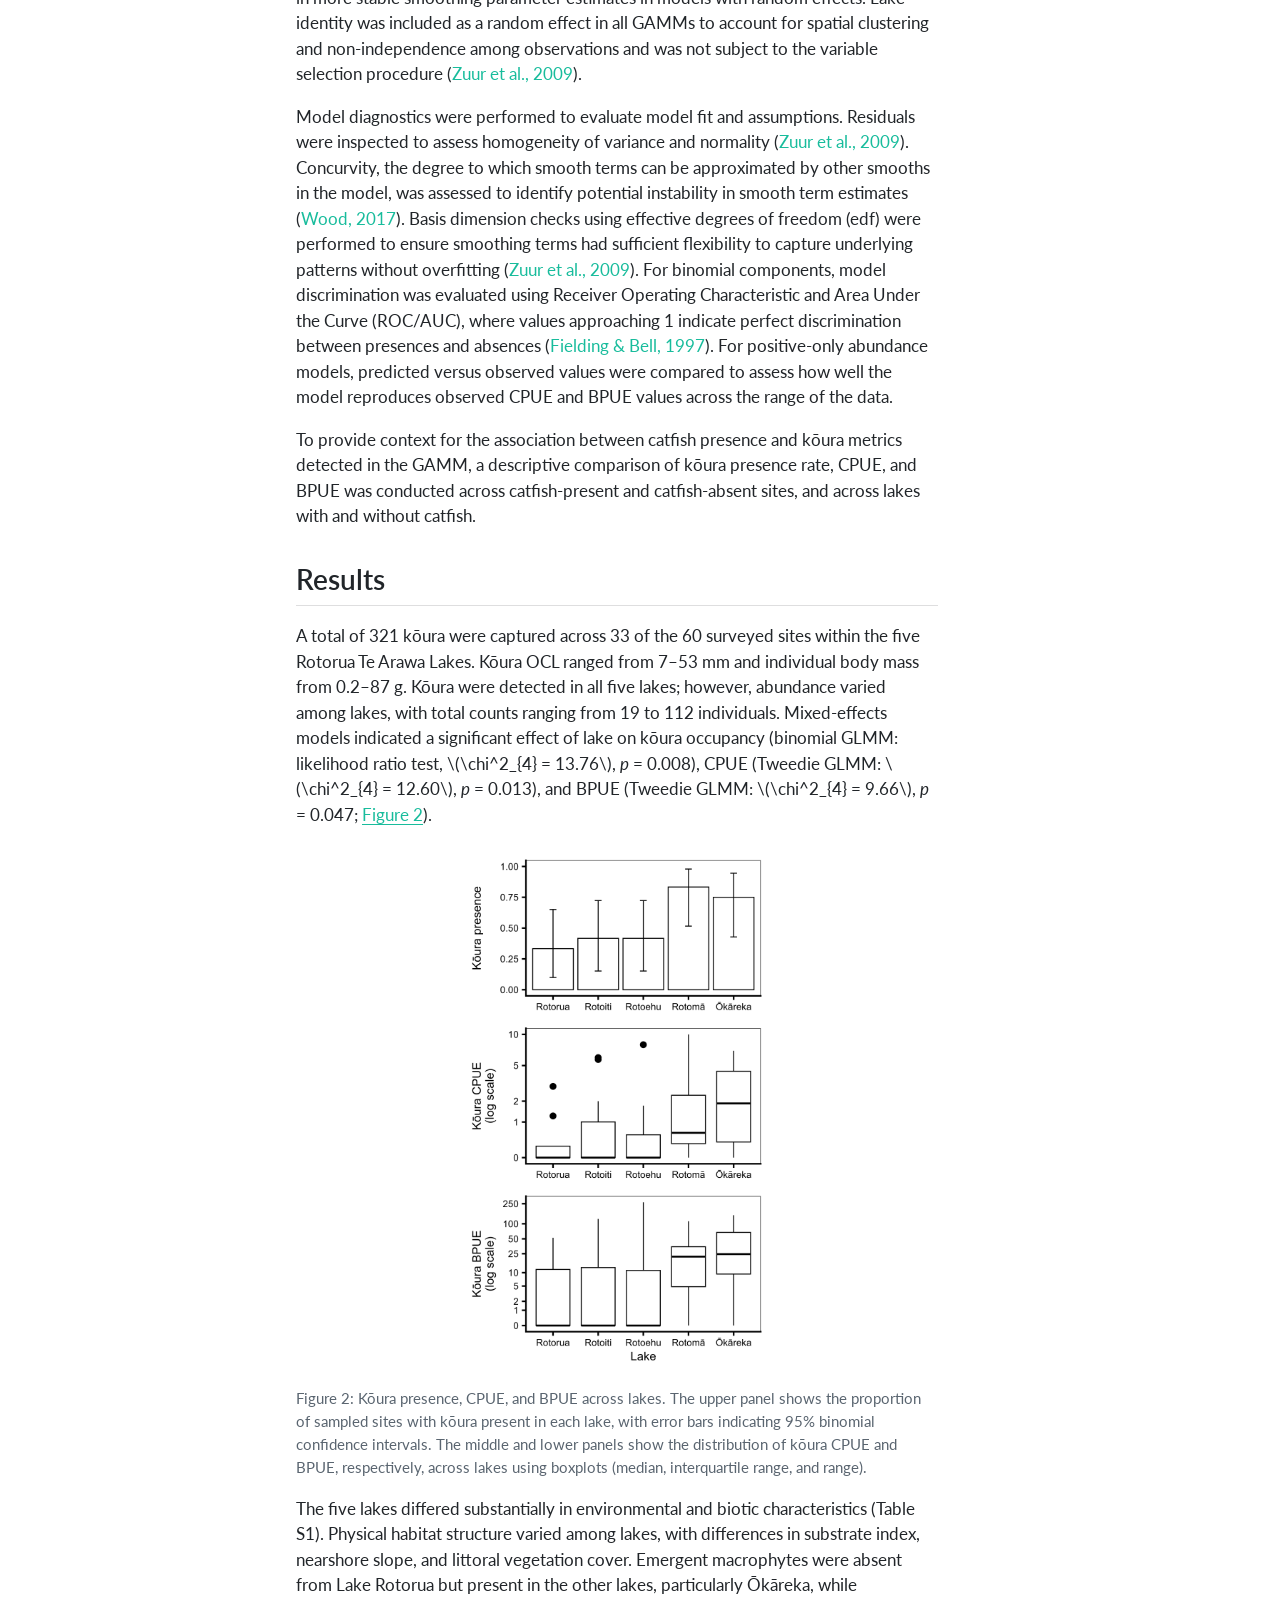
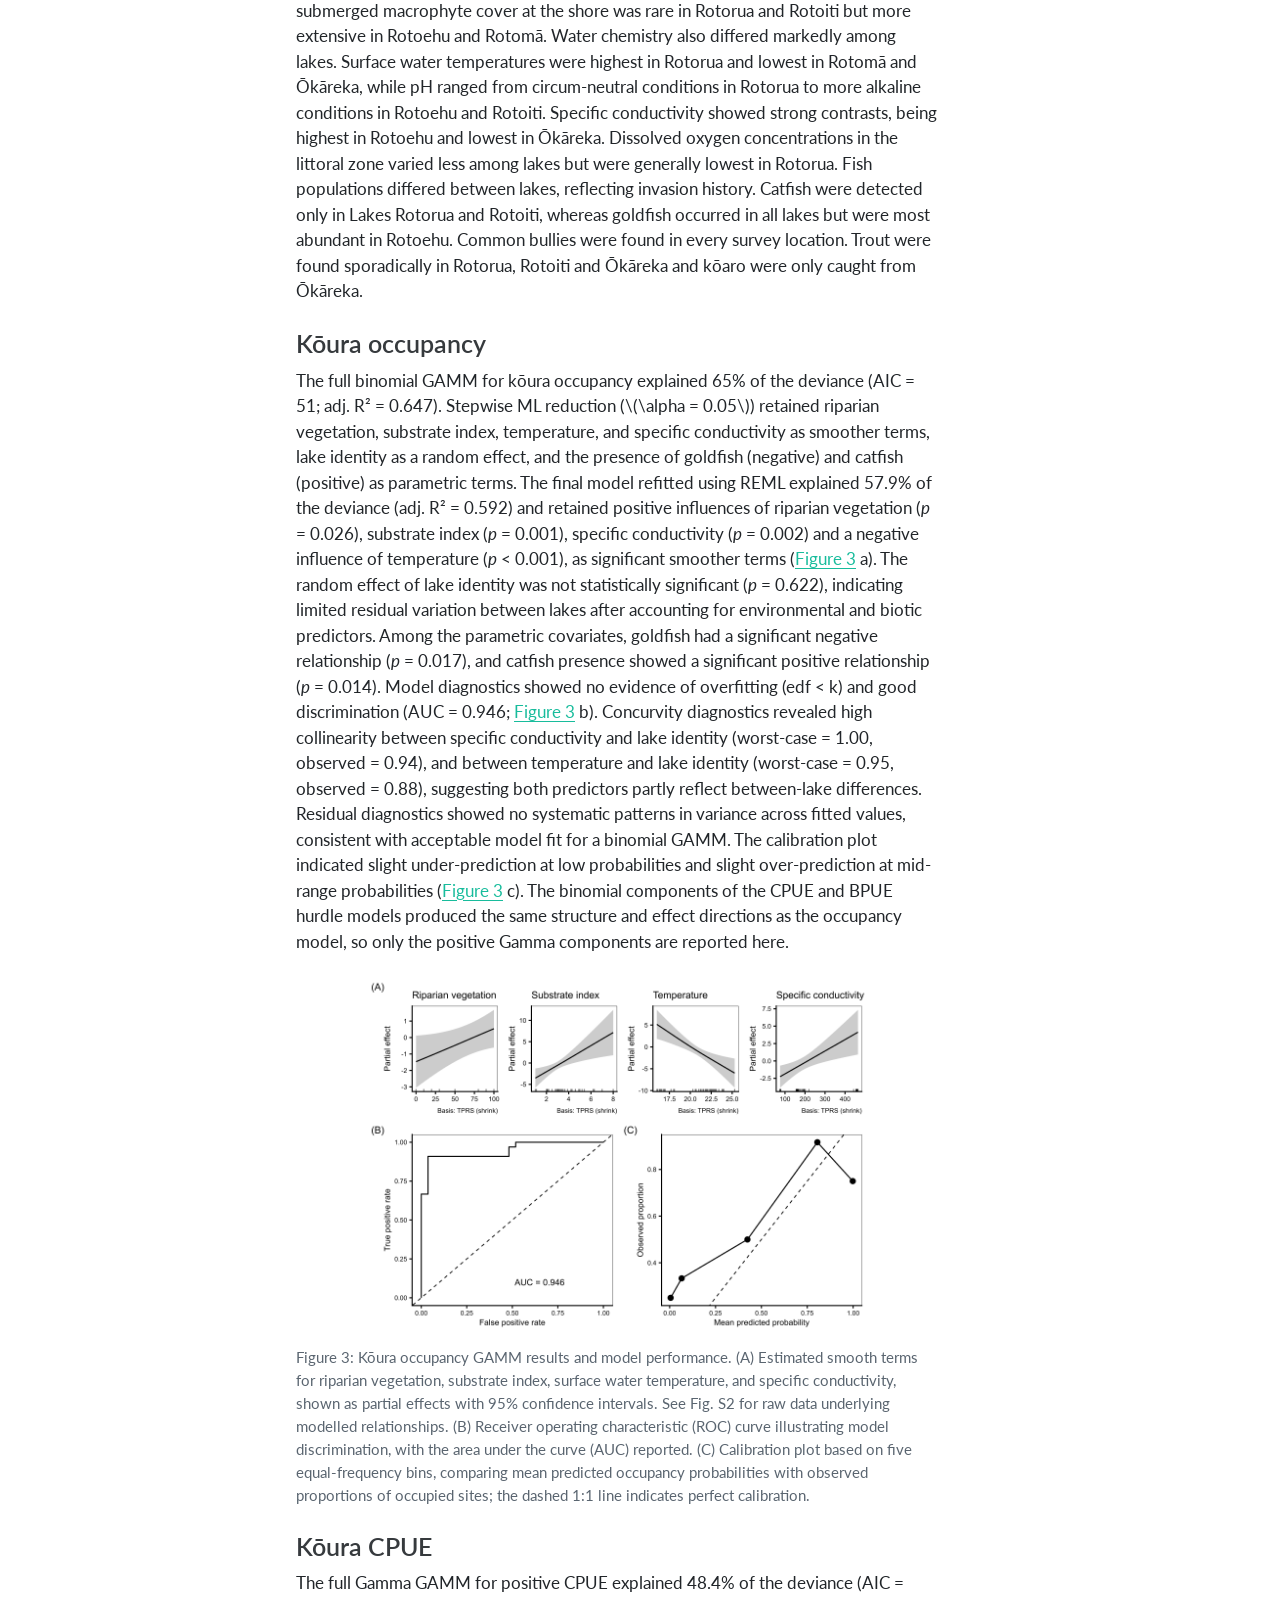
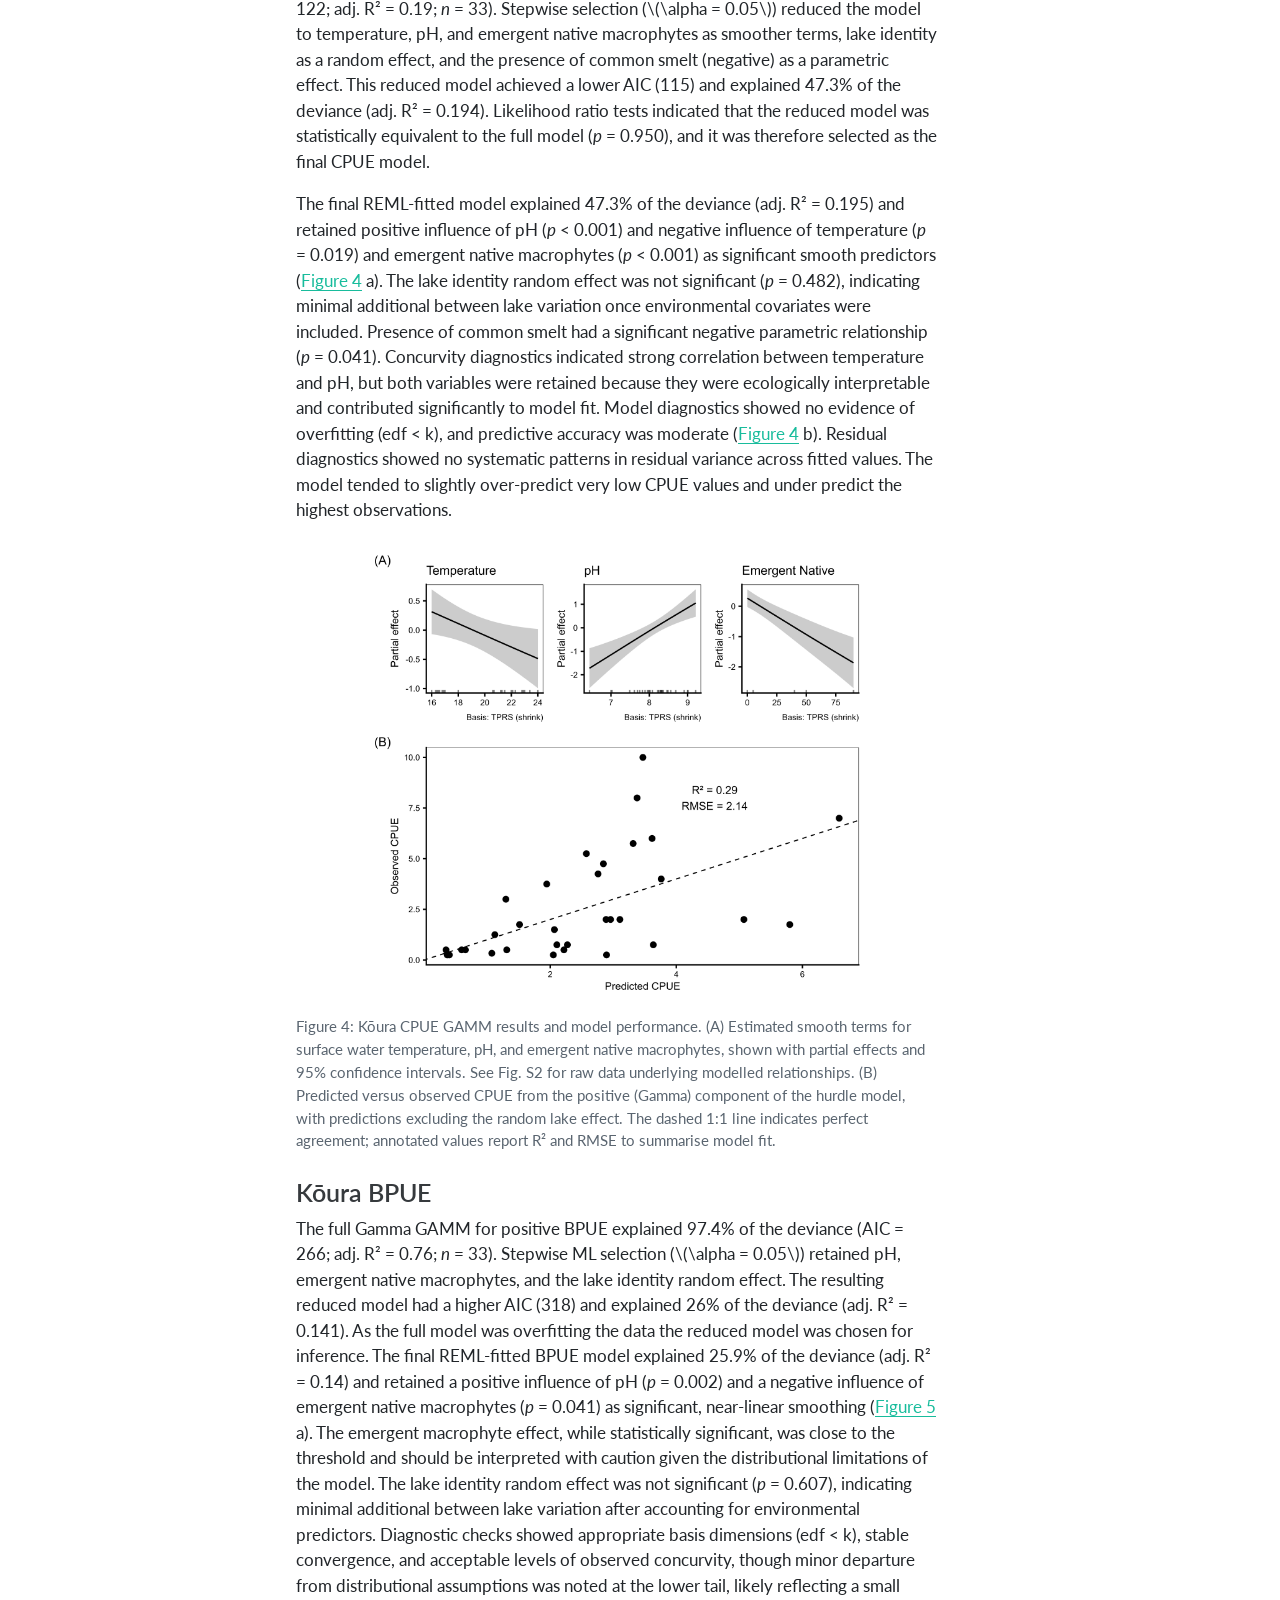
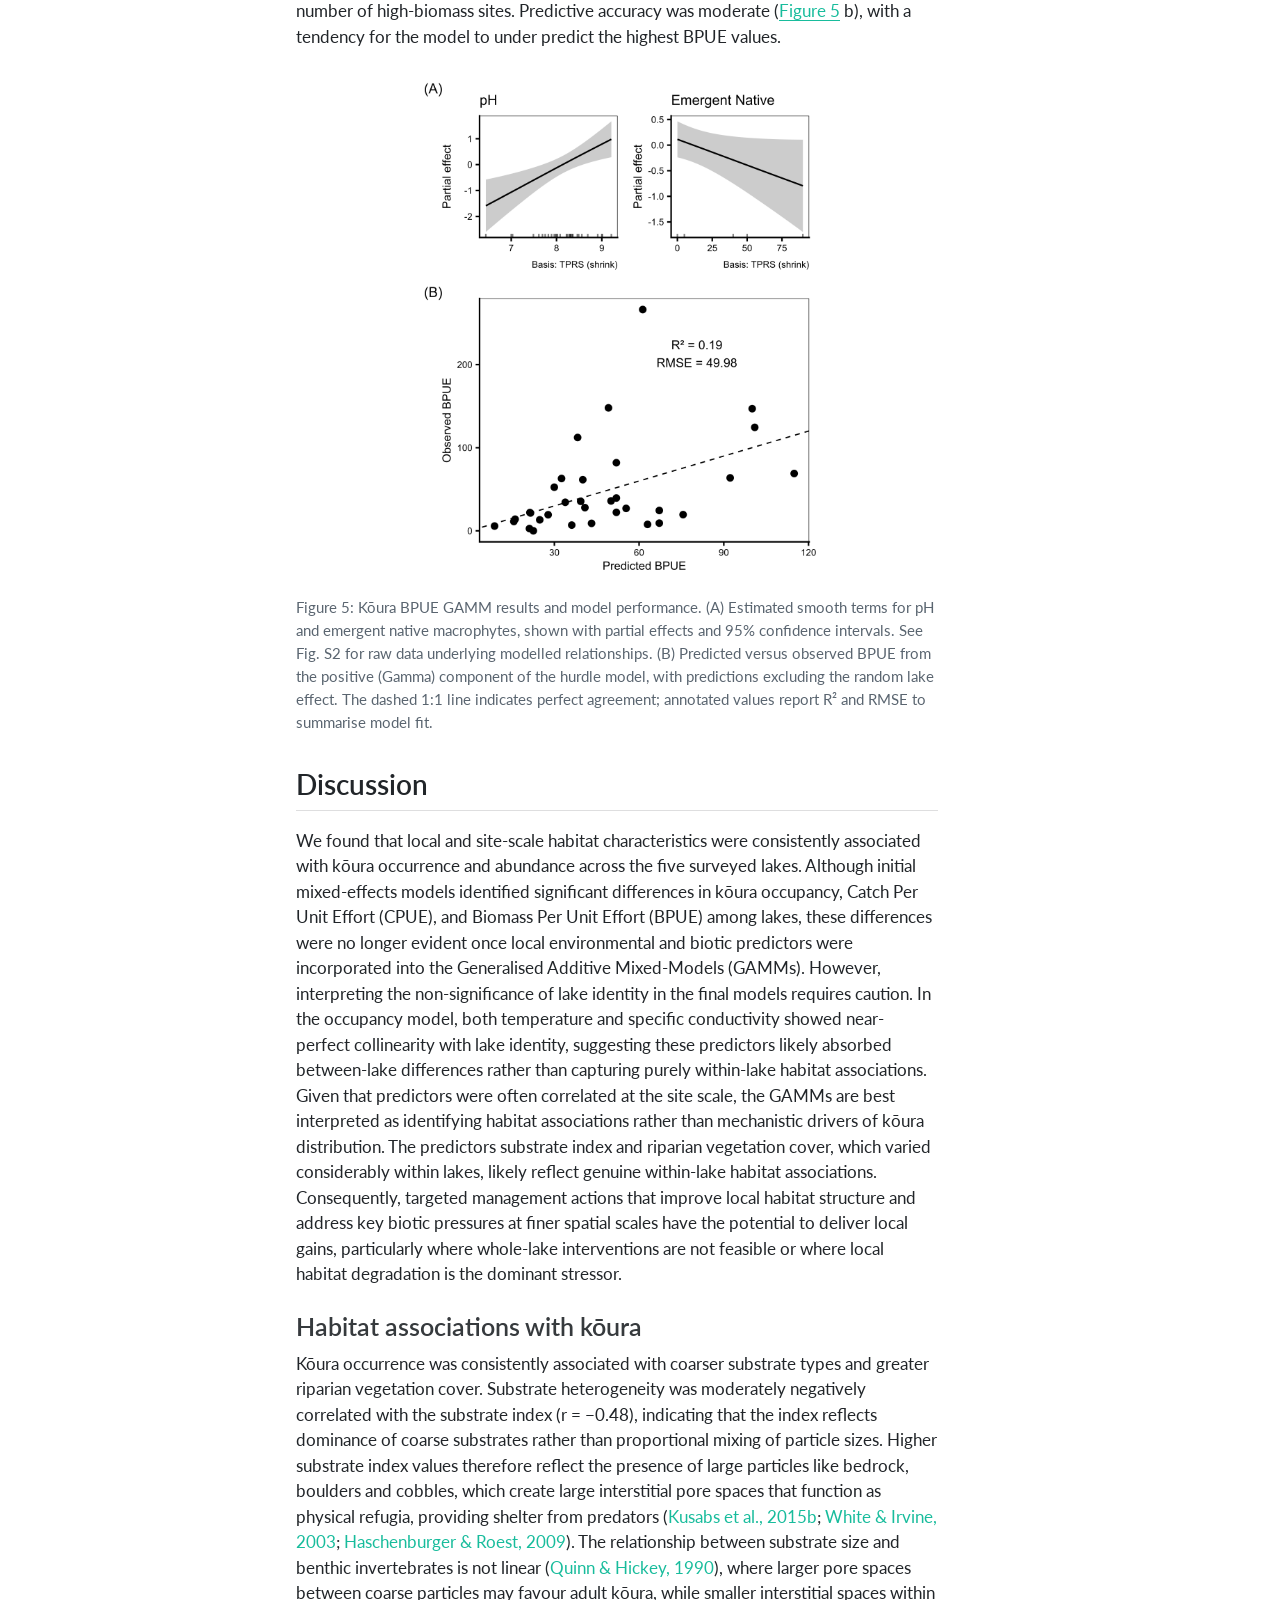
